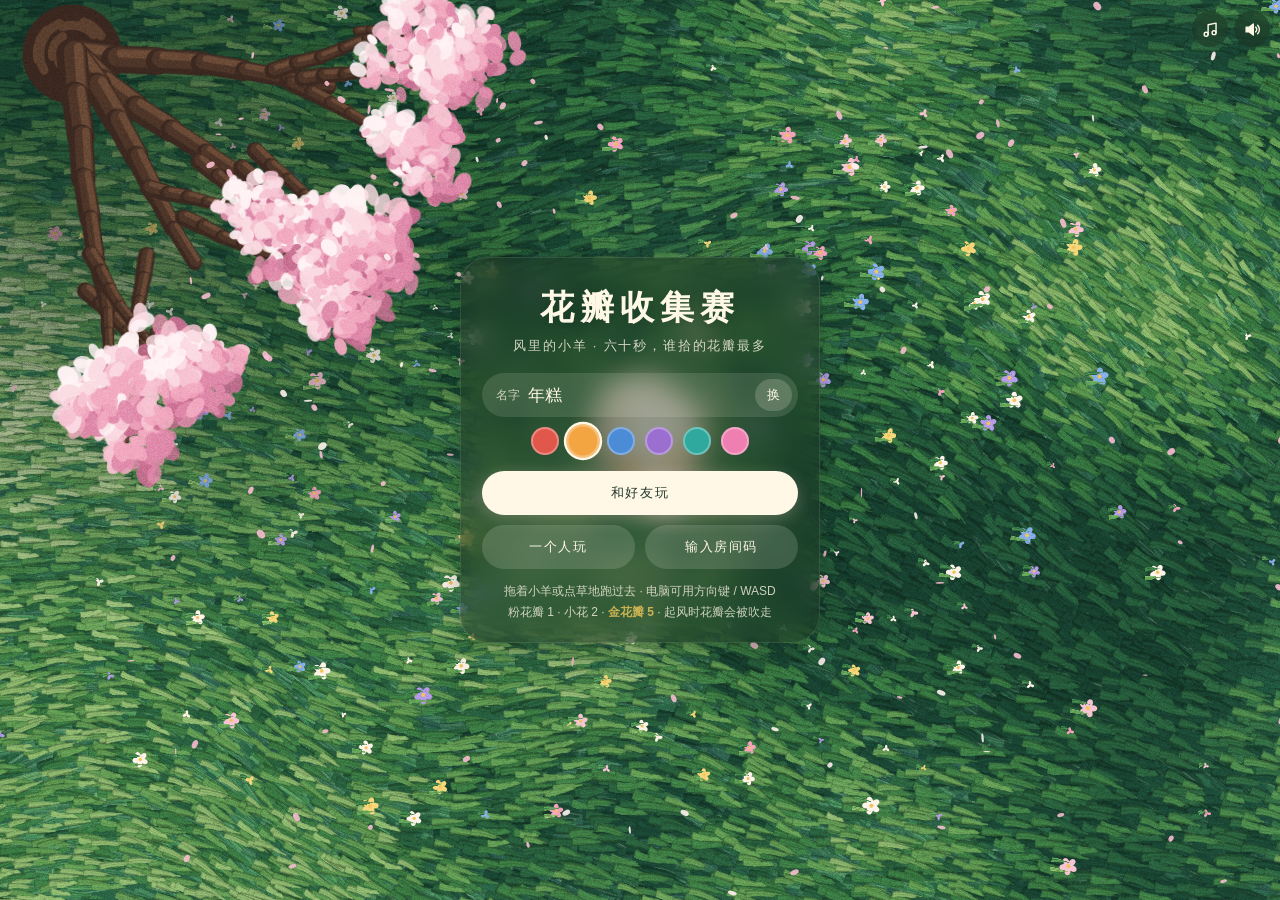
==== petal-race/index.html @ 61d02722 "Add petal-race page from uploaded index.html" ====
<!doctype html>
<html lang="zh">
<head>
<meta charset="utf-8">
<meta name="viewport" content="width=device-width,initial-scale=1,viewport-fit=cover,user-scalable=no">
<title>花瓣收集赛 · 风里的小羊</title>
<meta name="description" content="和好友一起，在风里的草地上抢花瓣。点开链接就能加入。">
<meta name="theme-color" content="#2f5a3a">
<meta name="apple-mobile-web-app-capable" content="yes">
<meta name="format-detection" content="telephone=no">
<style>
html,body{margin:0;height:100%;overflow:hidden;background:#2f5a3a;touch-action:none;-webkit-user-select:none;user-select:none;font-family:-apple-system,"PingFang SC",sans-serif}
canvas{position:fixed;inset:0;width:100%;height:100%;display:block;touch-action:none;-webkit-touch-callout:none}
#hint{position:fixed;left:50%;bottom:calc(env(safe-area-inset-bottom) + 82px);transform:translateX(-50%);color:#fffbea;font-size:13px;letter-spacing:.1em;padding:7px 14px;border-radius:20px;background:rgba(30,50,30,.28);backdrop-filter:blur(6px);-webkit-backdrop-filter:blur(6px);transition:opacity 1.2s;pointer-events:none;white-space:nowrap}
#hint.off{opacity:0}
#bar{position:fixed;left:50%;bottom:calc(env(safe-area-inset-bottom) + 22px);transform:translateX(-50%);display:flex;align-items:center;gap:12px;padding:8px 12px;border-radius:999px;background:rgba(28,44,30,.38);backdrop-filter:blur(10px);-webkit-backdrop-filter:blur(10px);box-shadow:0 4px 18px rgba(0,0,0,.18)}
#bar button{width:34px;height:34px;border:0;border-radius:50%;background:rgba(255,250,235,.14);display:grid;place-items:center;cursor:pointer;padding:0;transition:transform .15s,background .2s}
#bar button:active{transform:scale(.88)}
#bar svg{width:19px;height:19px;fill:none;stroke:#fff8e6;stroke-width:1.8;stroke-linecap:round;stroke-linejoin:round}
#sound svg path:first-child{fill:#fff8e6}
#sound .x{display:none}#sound.muted .x{display:inline}#sound.muted .w{display:none}
#gust.on{background:rgba(255,190,205,.45)}
input[type=range]{-webkit-appearance:none;appearance:none;width:min(42vw,180px);height:4px;border-radius:2px;background:linear-gradient(90deg,#f7b6c8 var(--p,45%),rgba(255,248,230,.35) var(--p,45%));outline:none}
input[type=range]::-webkit-slider-thumb{-webkit-appearance:none;width:18px;height:18px;border-radius:50%;background:#fffaf0;box-shadow:0 1px 4px rgba(0,0,0,.3)}
input[type=range]::-moz-range-thumb{width:18px;height:18px;border:0;border-radius:50%;background:#fffaf0}
#ground,#gl{pointer-events:none}

:root{--cream:#fff8e6;--ink:#20372a;--pink:#f7b6c8;--gold:#f3c95b;--glass:rgba(26,44,32,.46);--st:env(safe-area-inset-top,0px);--sb:env(safe-area-inset-bottom,0px)}
#ui{position:fixed;inset:0;pointer-events:none;color:var(--cream);font-family:-apple-system,"PingFang SC","Hiragino Sans GB","Microsoft YaHei",sans-serif}
#ui .hide{display:none!important}
.glass,.card{background:var(--glass);backdrop-filter:blur(14px) saturate(1.1);-webkit-backdrop-filter:blur(14px) saturate(1.1);box-shadow:0 10px 34px rgba(8,24,14,.28),inset 0 0 0 1px rgba(255,248,230,.10)}
#top{position:absolute;left:0;right:0;top:calc(var(--st) + 10px);height:44px}
#tools{position:absolute;right:10px;top:1px;display:flex;gap:6px;pointer-events:auto}
.ib{width:36px;height:36px;border:0;border-radius:50%;background:rgba(26,44,32,.42);backdrop-filter:blur(10px);-webkit-backdrop-filter:blur(10px);display:grid;place-items:center;padding:0;cursor:pointer;transition:transform .15s}
.ib:active{transform:scale(.88)}
.ib svg{width:19px;height:19px;fill:none;stroke:var(--cream);stroke-width:1.8;stroke-linecap:round;stroke-linejoin:round}
.ib .x{display:none}.ib.off .x{display:inline}.ib.off .w{display:none}.ib.off{opacity:.62}
#bSfx svg path:first-child{fill:var(--cream)}
#timer{position:absolute;left:50%;top:0;transform:translateX(-50%);height:38px;width:88px;border-radius:999px;overflow:hidden;display:grid;place-items:center;font:600 20px/1 ui-rounded,-apple-system,sans-serif;font-variant-numeric:tabular-nums;letter-spacing:.04em}
#tbar{position:absolute;left:0;top:0;bottom:0;width:100%;background:linear-gradient(90deg,rgba(247,182,200,.36),rgba(255,236,190,.30));transform-origin:left;transition:transform .25s linear}
#tnum{position:relative}
#timer.hurry{animation:pulse 1s ease-in-out infinite;color:#ffe3a3}
@keyframes pulse{50%{transform:translateX(-50%) scale(1.09)}}
#board{position:absolute;right:10px;top:48px;display:flex;flex-direction:column;gap:4px;min-width:118px}
#board div{display:flex;align-items:center;gap:7px;padding:4px 10px 4px 6px;border-radius:999px;background:rgba(26,44,32,.40);backdrop-filter:blur(8px);-webkit-backdrop-filter:blur(8px);font-size:13px;transition:transform .3s}
#board i{width:12px;height:12px;border-radius:50%;box-shadow:inset 0 0 0 2px rgba(255,255,255,.35);flex:none}
#board span{flex:1;white-space:nowrap;overflow:hidden;text-overflow:ellipsis;max-width:88px}
#board b{font-variant-numeric:tabular-nums}
#board .me{background:rgba(255,248,230,.24)}
#board .bump b{animation:bump .4s}
@keyframes bump{40%{transform:scale(1.5);color:#ffe3a3}}
#mine{position:absolute;left:50%;top:calc(var(--st) + 56px);transform:translateX(-50%);font:700 15px/1 -apple-system,sans-serif;text-shadow:0 1px 6px rgba(0,0,0,.35);opacity:.92}
#mine span{font-size:22px;margin-right:3px;display:inline-block}
#mine.bump span{animation:bump .4s}
#banner{position:absolute;left:50%;top:calc(var(--st) + 96px);transform:translateX(-50%);display:flex;align-items:center;gap:8px;padding:8px 16px;border-radius:999px;background:rgba(255,248,230,.86);color:var(--ink);font-weight:600;letter-spacing:.12em;animation:drop .5s cubic-bezier(.2,1.4,.4,1)}
#banner svg{width:20px;height:20px;fill:none;stroke:var(--ink);stroke-width:2.2;stroke-linecap:round;stroke-linejoin:round;transition:transform .3s}
@keyframes drop{from{transform:translate(-50%,-30px);opacity:0}}
#count{position:absolute;left:50%;top:40%;transform:translate(-50%,-50%);font:600 120px/1 "Songti SC","STSong","Noto Serif SC",serif;color:var(--cream);text-shadow:0 6px 30px rgba(10,30,20,.45)}
#count.go{animation:cnt .9s ease-out forwards}
@keyframes cnt{0%{transform:translate(-50%,-50%) scale(1.7);opacity:0}25%{transform:translate(-50%,-50%) scale(1);opacity:1}100%{transform:translate(-50%,-50%) scale(.92);opacity:0}}
.card{position:absolute;left:50%;top:50%;transform:translate(-50%,-50%);width:min(88vw,360px);max-height:calc(100% - 40px);overflow:auto;box-sizing:border-box;padding:24px 22px 20px;border-radius:28px;text-align:center;pointer-events:auto;animation:rise .5s cubic-bezier(.2,1,.3,1)}
.card.wide{width:min(92vw,440px)}
@keyframes rise{from{transform:translate(-50%,-44%);opacity:0}}
h1,h2{margin:4px 0 6px;font-family:"Songti SC","STSong","Noto Serif SC","Source Han Serif SC",serif;font-weight:700;letter-spacing:.18em;text-shadow:0 2px 14px rgba(10,30,20,.35)}
h1{font-size:34px}h2{font-size:26px}
.sub{margin:0;font-size:13px;letter-spacing:.14em;opacity:.8}
.how{font-size:12px;line-height:1.75;opacity:.78;margin:12px 0 0}
.gold{color:var(--gold)}
.nm{display:flex;align-items:center;gap:8px;margin:18px 0 10px;padding:6px 6px 6px 14px;border-radius:999px;background:rgba(255,248,230,.12)}
.nm span{font-size:12px;opacity:.75;flex:none}
.nm input,#codeIn{flex:1;min-width:0;border:0;outline:0;background:transparent;color:var(--cream);font-size:17px;font-family:inherit;padding:6px 0}
.mini{border:0;border-radius:999px;background:rgba(255,248,230,.18);color:var(--cream);font-size:13px;padding:7px 12px;cursor:pointer}
.swatches{display:flex;justify-content:center;gap:10px;margin:4px 0 16px}
.swatches button{width:28px;height:28px;border-radius:50%;border:0;cursor:pointer;box-shadow:inset 0 0 0 2px rgba(255,255,255,.3);transition:transform .15s}
.swatches button.on{transform:scale(1.2);box-shadow:0 0 0 2px var(--cream),inset 0 0 0 2px rgba(255,255,255,.3)}
.btn{display:block;width:100%;border:0;border-radius:999px;padding:13px 0;margin-top:10px;font:600 16px/1 inherit;font-family:inherit;letter-spacing:.12em;color:var(--cream);background:rgba(255,248,230,.15);cursor:pointer;transition:transform .12s,background .2s}
.btn:active{transform:scale(.96)}
.btn.pri{background:var(--cream);color:var(--ink);box-shadow:0 4px 16px rgba(255,220,200,.25)}
.btn.sm{padding:11px 0;font-size:14px}
.btn:disabled{opacity:.45}
.row{display:flex;gap:10px}.row .btn{flex:1}
#codeRow{align-items:center;margin-top:10px;padding:2px 2px 2px 16px;border-radius:999px;background:rgba(255,248,230,.12)}
#codeRow .btn{flex:none;width:84px;margin:0}
#codeIn{letter-spacing:.4em;text-transform:uppercase}
.link{border:0;background:none;color:var(--cream);opacity:.7;font-size:13px;margin-top:12px;text-decoration:underline;text-underline-offset:3px;cursor:pointer;font-family:inherit}
.codebig{font:700 46px/1.1 ui-monospace,"SF Mono",Menlo,monospace;letter-spacing:.24em;margin:2px 0 10px 0.24em;color:#fff3dc}
#plist{list-style:none;padding:0;margin:14px 0 4px;display:grid;grid-template-columns:1fr 1fr;gap:6px}
#plist li{display:flex;align-items:center;gap:7px;padding:7px 10px;border-radius:14px;background:rgba(255,248,230,.10);font-size:14px;text-align:left;animation:rise2 .35s}
#plist li i{width:14px;height:14px;border-radius:50%;flex:none}
#plist li span{flex:1;overflow:hidden;text-overflow:ellipsis;white-space:nowrap}
#plist li em{font-style:normal;font-size:11px;opacity:.6}
#plist li button{border:0;background:none;color:var(--cream);opacity:.6;font-size:15px;padding:0 2px;cursor:pointer}
#plist li.empty{opacity:.45;justify-content:center}
@keyframes rise2{from{transform:scale(.8);opacity:0}}
.net{font-size:11px;opacity:.5;margin:8px 0 0}
#podium{display:flex;justify-content:center;align-items:flex-end;gap:10px;height:190px;margin:10px 0 6px}
.pod{display:flex;flex-direction:column;align-items:center;width:31%;max-width:118px}
.pod canvas{width:66px;height:66px;margin-bottom:-6px;position:relative;z-index:1}
.pod .pn{font-size:13px;max-width:100%;overflow:hidden;text-overflow:ellipsis;white-space:nowrap;margin-bottom:4px}
.pod .blk{width:100%;border-radius:14px 14px 6px 6px;display:grid;place-items:center;font:700 22px/1 -apple-system,sans-serif;color:var(--ink);background:linear-gradient(#fff8e6,#efdcbc);transform-origin:bottom;animation:grow .7s cubic-bezier(.2,1.3,.4,1) both}
.pod .blk small{display:block;font-size:11px;font-weight:600;opacity:.6;margin-top:2px}
.pod.p1 .blk{background:linear-gradient(#ffe9a8,#f0c75e)}
@keyframes grow{from{transform:scaleY(0)}}
#rlist{list-style:none;padding:0;margin:6px 0;font-size:14px}
#rlist li{display:flex;gap:8px;align-items:center;padding:5px 12px;border-radius:12px}
#rlist li.me{background:rgba(255,248,230,.14)}
#rlist i{width:12px;height:12px;border-radius:50%}
#rlist span{flex:1;text-align:left}
#toast{position:absolute;left:50%;bottom:calc(var(--sb) + 28px);transform:translateX(-50%);padding:10px 18px;border-radius:999px;background:rgba(255,248,230,.92);color:var(--ink);font-size:14px;pointer-events:none;animation:drop .35s;max-width:86vw;text-align:center}
@media (max-height:640px){.card{padding:16px 18px}h1{font-size:28px}.codebig{font-size:38px}#podium{height:160px}}

@media (max-width:400px){#timer{left:calc(50% - 22px)}#mine{left:calc(50% - 22px)}}
/* ---- mobile: safe areas, keyboard, touch ---- */
:root{--sl:env(safe-area-inset-left,0px);--sr:env(safe-area-inset-right,0px);--vvh:100vh}
html,body{overscroll-behavior:none;-webkit-text-size-adjust:100%}
#ui input{-webkit-user-select:text;user-select:text;font-size:17px}
#ui button{touch-action:manipulation;-webkit-tap-highlight-color:transparent}
#tools{right:calc(10px + var(--sr))}
#board{right:calc(10px + var(--sr));top:48px;max-height:calc(var(--vvh) - var(--st) - 120px);overflow:hidden;pointer-events:none}
.card{top:calc(var(--vvh) / 2);max-height:calc(var(--vvh) - var(--st) - var(--sb) - 24px);overscroll-behavior:contain;-webkit-overflow-scrolling:touch}
body.kb .card{top:calc(var(--st) + 12px + (var(--vvh) - var(--st) - 24px) / 2)}
@media (max-width:500px){
  #board{min-width:0;width:112px;gap:3px;top:46px}
  #board div{font-size:12px;padding:3px 8px 3px 5px;gap:5px}
  #board span{max-width:62px}
  #board div:nth-child(n+5):not(.me){display:none}
  #board i{width:10px;height:10px}
}
@media (max-width:400px){#timer{left:calc(50% - 26px)}#mine{left:calc(50% - 26px)}}
@media (orientation:landscape) and (max-height:500px){#board div:nth-child(n+4):not(.me){display:none}.card{padding:12px 16px}#podium{height:130px}}

</style>
</head>
<body>
<canvas id="ground"></canvas>
<canvas id="gl"></canvas>
<canvas id="c"></canvas>
<div id="ui">
  <div id="top">
    <div id="timer" class="glass hide"><div id="tbar"></div><span id="tnum">1:00</span></div>
    <div id="board" class="hide"></div>
    <div id="tools">
      <button id="bMusic" class="ib" aria-label="音乐" title="背景音乐"><svg viewBox="0 0 24 24"><path d="M9 18V6l10-2v12"/><circle cx="6.5" cy="18" r="2.5"/><circle cx="16.5" cy="16" r="2.5"/><path class="x" d="M3 3l18 18"/></svg></button>
      <button id="bSfx" class="ib" aria-label="音效" title="音效"><svg viewBox="0 0 24 24"><path d="M4 9v6h4l5 4V5L8 9z"/><path class="w" d="M16 9a4 4 0 0 1 0 6M18.5 6.5a8 8 0 0 1 0 11"/><path class="x" d="M16 9l5 6M21 9l-5 6"/></svg></button>
      <button id="bExit" class="ib hide" aria-label="离开" title="离开"><svg viewBox="0 0 24 24"><path d="M6 6l12 12M18 6L6 18"/></svg></button>
    </div>
  </div>
  <div id="banner" class="hide"><svg id="garrow" viewBox="0 0 24 24"><path d="M3 12h15M13 6l6 6-6 6"/></svg><span id="btext">起风啦</span></div>
  <div id="count" class="hide"></div>
  <div id="mine" class="hide"><span id="mscore">0</span><small>片</small></div>

  <section id="menu" class="card">
    <h1>花瓣收集赛</h1>
    <p class="sub">风里的小羊 · 六十秒，谁拾的花瓣最多</p>
    <label class="nm"><span>名字</span><input id="name" maxlength="8" autocomplete="off"><button id="dice" class="mini" aria-label="换一个名字">换</button></label>
    <div class="swatches" id="sw"></div>
    <button id="bCreate" class="btn pri">和好友玩</button>
    <div class="row"><button id="bSolo" class="btn">一个人玩</button><button id="bCode" class="btn">输入房间码</button></div>
    <div id="codeRow" class="row hide"><input id="codeIn" maxlength="4" placeholder="四个字母" autocapitalize="characters" autocomplete="off"><button id="bJoinCode" class="btn pri sm">加入</button></div>
    <p class="how">拖着小羊或点草地跑过去 · 电脑可用方向键 / WASD<br>粉花瓣 1 · 小花 2 · <b class="gold">金花瓣 5</b> · 起风时花瓣会被吹走</p>
  </section>

  <section id="join" class="card hide">
    <p class="sub" id="joinFrom">好友邀请你来</p>
    <h1>花瓣收集赛</h1>
    <div class="codebig" id="joinCode">ABCD</div>
    <label class="nm"><span>名字</span><input id="jname" maxlength="8" autocomplete="off"><button id="jdice" class="mini">换</button></label>
    <button id="bJoin" class="btn pri">进入房间</button>
    <p class="how" id="joinMsg"></p>
    <button id="bJoinBack" class="link">不加入了，自己玩</button>
  </section>

  <section id="room" class="card hide">
    <p class="sub">房间码</p>
    <div class="codebig" id="roomCode">····</div>
    <div class="row"><button id="bCopy" class="btn pri sm">复制邀请链接</button><button id="bShare" class="btn sm hide">分享</button></div>
    <p class="how" id="shareTip">把链接发到微信，好友点开就进来了。发完记得回到这个页面。</p>
    <ul id="plist"></ul>
    <div class="row"><button id="bBot" class="btn sm">加一只机器人</button><button id="bStart" class="btn pri sm">开始</button></div>
    <p class="how" id="roomMsg"></p>
    <p class="net" id="netState"></p>
  </section>

  <section id="results" class="card wide hide">
    <h2 id="rTitle">本局结束</h2>
    <div id="podium"></div>
    <ol id="rlist"></ol>
    <div class="row"><button id="bAgain" class="btn pri">再来一局</button><button id="bLobby" class="btn">回到房间</button></div>
    <p class="how" id="rMsg"></p>
  </section>
  <div id="toast" class="hide"></div>
</div>

<script>
// Wind field: global strength + travelling gust bands + pointer impulses.
(function () {
  // small value-noise
  const P = new Uint8Array(512);
  for (let i = 0; i < 256; i++) P[i] = i;
  let s = 7;
  const rnd = () => ((s = (s * 16807) % 2147483647) / 2147483647);
  for (let i = 255; i > 0; i--) { const j = (rnd() * (i + 1)) | 0; [P[i], P[j]] = [P[j], P[i]]; }
  for (let i = 0; i < 256; i++) P[i + 256] = P[i];
  const fade = t => t * t * (3 - 2 * t);
  function noise2(x, y) {
    const xi = Math.floor(x), yi = Math.floor(y), xf = x - xi, yf = y - yi;
    const a = P[(P[xi & 255] + yi) & 511], b = P[(P[(xi + 1) & 255] + yi) & 511];
    const c = P[(P[xi & 255] + yi + 1) & 511], d = P[(P[(xi + 1) & 255] + yi + 1) & 511];
    const u = fade(xf), v = fade(yf);
    return ((a + (b - a) * u) * (1 - v) + (c + (d - c) * u) * v) / 255; // 0..1
  }

  const Wind = {
    noise2,
    strength: 0.45,      // slider 0..1
    gustBoost: 0, gustHold: 0,        // button-triggered global gust 0..1, decays
    angle: 0.35,         // base direction (rad), slowly wanders
    t: 0,
    impulses: [],        // {x,y,dx,dy,r,life}
    // grass parting around the moving lamb: the lamb itself + a short wake of points that spring back
    lambPart: null, parts: [], trail: [], dir: 0, dirK: 0,   // {x,y,R,k}
    part(x, y) {
      let px = 0, py = 0, pg = 0;
      const add = (cx, cy, R, k) => {
        if (k > -0.01 && k < 0.01) return;
        const dx = x - cx, dy = y - cy, lim = R * 2.3;
        if (dx > lim || dx < -lim || dy > lim || dy < -lim) return;
        const d = Math.sqrt(dx * dx + dy * dy) || 1, q = (d - R * 0.75) / (R * 0.6), f = Math.exp(-q * q) * k;
        px += dx / d * f; py += dy / d * f; pg += Math.abs(f);
      };
      for (const L of this.parts) add(L.x, L.y, L.R, L.k);
      for (const p of this.trail) add(p.x, p.y, p.R, p.k);
      return [px, py, pg];
    },
    update(dt) {
      this.t += dt;
      this.angle = 0.35 + (noise2(this.t * 0.05, 3.1) - 0.5) * 0.9;
      if (this.dirK > 0.001) { const d = Math.atan2(Math.sin(this.dir - this.angle), Math.cos(this.dir - this.angle)); this.angle += d * this.dirK; }
      // gust button: ease in over ~0.4s, hold briefly, then decay (no instant jump)
      if (this.gustHold > 0) { this.gustHold -= dt; this.gustBoost += (1 - this.gustBoost) * Math.min(1, dt * 3.5); }
      else this.gustBoost = Math.max(0, this.gustBoost - dt * 0.3);
      for (const im of this.impulses) { im.life -= dt; im.r += dt * 260; im.x += im.dx * dt * 160; im.y += im.dy * dt * 160; }
      this.impulses = this.impulses.filter(i => i.life > 0);
    },
    poke(x, y, dx, dy, power) {
      const l = Math.hypot(dx, dy) || 1;
      if (this.impulses.length > 24) this.impulses.shift();
      this.impulses.push({ x, y, dx: dx / l, dy: dy / l, r: 30, life: 1.4, p: power });
    },
    // returns [vx, vy, gustAmount]; units: 0..~1.6
    at(x, y) {
      const t = this.t, ca = Math.cos(this.angle), sa = Math.sin(this.angle);
      const along = x * ca + y * sa, across = -x * sa + y * ca;
      const S = this.strength + this.gustBoost * 0.8;
      // gust bands travel along the wind direction; speed grows with strength
      const speed = 90 + S * 260;
      const band = noise2((along - t * speed) * 0.0042, across * 0.0025 + t * 0.05);
      const band2 = noise2((along - t * speed * 1.3) * 0.011, across * 0.008);
      let g = Math.max(0, band * 1.5 - 0.45) + band2 * 0.25;
      g = g * g;
      // slow resting swell: visible light bands that travel even at low wind
      const rest = noise2((along - t * (45 + S * 60)) * 0.0024, across * 0.0016 + 7.3);
      const rb = Math.max(0, rest * 1.8 - 0.85);
      const m = S * (0.25 + 1.25 * g) + 0.03 + rb * 0.12;
      let vx = ca * m, vy = sa * m;
      for (const im of this.impulses) {
        const d = Math.hypot(x - im.x, y - im.y), w = 70;
        const k = Math.exp(-((d - im.r) * (d - im.r)) / (w * w)) * im.life * im.p;
        if (k > 0.01) { vx += im.dx * k; vy += im.dy * k; g += k * 0.6; }
      }
      return [vx, vy, Math.min(1.5, g * (0.4 + S) + rb * 0.42)];
    }
  };
  window.Wind = Wind;
})();

</script>
<script>
// Procedural audio: wind (rumble + whistle) + leaf/grass rustle + synthesized "baa".
// The same graph builder drives the live AudioContext and an OfflineAudioContext render (for video export).
(function () {
  function noiseBuf(ctx, sec, pink) {
    const len = ctx.sampleRate * sec, buf = ctx.createBuffer(2, len, ctx.sampleRate);
    for (let ch = 0; ch < 2; ch++) {
      const d = buf.getChannelData(ch); let b0 = 0, b1 = 0, b2 = 0;
      for (let i = 0; i < len; i++) {
        const w = Math.random() * 2 - 1;
        if (!pink) { d[i] = w * 0.5; continue; }
        b0 = 0.997 * b0 + w * 0.029; b1 = 0.985 * b1 + w * 0.032; b2 = 0.95 * b2 + w * 0.048;
        d[i] = (b0 + b1 + b2 + w * 0.02) * 0.9;
      }
    }
    return buf;
  }
  function buildGraph(ctx, dest) {
    const N = { ctx };
    N.master = ctx.createGain(); N.master.connect(dest);
    N.bus = ctx.createGain(); N.bus.connect(N.master);   // wind/rustle bus, ducked under the bleat
    const src = ctx.createBufferSource(); src.buffer = noiseBuf(ctx, 4, true); src.loop = true;
    N.low = ctx.createBiquadFilter(); N.low.type = 'lowpass'; N.low.frequency.value = 400;
    N.band = ctx.createBiquadFilter(); N.band.type = 'bandpass'; N.band.frequency.value = 700; N.band.Q.value = 6;
    N.lowG = ctx.createGain(); N.bandG = ctx.createGain(); N.lowG.gain.value = 0; N.bandG.gain.value = 0;
    src.connect(N.low).connect(N.lowG).connect(N.bus);
    src.connect(N.band).connect(N.bandG).connect(N.bus);
    const rs = ctx.createBufferSource(); rs.buffer = noiseBuf(ctx, 3, false); rs.loop = true;
    N.hp = ctx.createBiquadFilter(); N.hp.type = 'highpass'; N.hp.frequency.value = 2500;
    N.pk = ctx.createBiquadFilter(); N.pk.type = 'peaking'; N.pk.frequency.value = 5000; N.pk.gain.value = 6;
    N.rustG = ctx.createGain(); N.rustG.gain.value = 0;
    rs.connect(N.hp).connect(N.pk).connect(N.rustG).connect(N.bus);
    N.stepBuf = noiseBuf(ctx, 0.2, false);
    src.start(0); rs.start(0);
    return N;
  }
  function setLevel(N, level, gust, t) {
    const L = Math.min(1.4, level);
    N.lowG.gain.setTargetAtTime(0.15 + L * 0.9, t, 0.25);
    N.low.frequency.setTargetAtTime(250 + L * 900, t, 0.3);
    N.bandG.gain.setTargetAtTime(L * L * 0.3, t, 0.3);
    N.band.frequency.setTargetAtTime(450 + L * 900, t, 0.4);
    const flick = 0.5 + Math.random() * 0.5;
    N.rustG.gain.setTargetAtTime(Math.min(0.25, (gust || 0) * 0.16 * flick + L * 0.02), t, 0.05);
  }
  // soft lamb bleat: sawtooth through formants with vibrato and a falling pitch
  function bleat(N, t) {
    const ctx = N.ctx, o = ctx.createOscillator(); o.type = 'sawtooth';
    const f0 = 470 + Math.random() * 80;
    o.frequency.setValueAtTime(f0, t); o.frequency.linearRampToValueAtTime(f0 * 1.08, t + 0.12); o.frequency.exponentialRampToValueAtTime(f0 * 0.82, t + 0.75);
    const lfo = ctx.createOscillator(), lg = ctx.createGain(); lfo.frequency.value = 7.5; lg.gain.value = 14; lfo.connect(lg).connect(o.frequency);
    const env = ctx.createGain(); env.gain.setValueAtTime(0, t); env.gain.linearRampToValueAtTime(0.8, t + 0.06); env.gain.setTargetAtTime(0, t + 0.5, 0.12);
    for (const [f, q, g] of [[900, 5, 1], [1700, 7, 0.6], [2700, 8, 0.25]]) {
      const bp = ctx.createBiquadFilter(); bp.type = 'bandpass'; bp.frequency.value = f; bp.Q.value = q;
      const gg = ctx.createGain(); gg.gain.value = g; o.connect(bp).connect(gg).connect(env);
    }
    env.connect(N.master);
    N.bus.gain.cancelScheduledValues(t); N.bus.gain.setTargetAtTime(0.3, t, 0.04); N.bus.gain.setTargetAtTime(1, t + 0.75, 0.2);
    o.start(t); lfo.start(t); o.stop(t + 1.1); lfo.stop(t + 1.1);
  }

  // soft footstep rustle: a short band-passed noise tick (grass brushing the legs)
  function step(N, t, amt) {
    const ctx = N.ctx, b = ctx.createBufferSource(); b.buffer = N.stepBuf;
    const bp = ctx.createBiquadFilter(); bp.type = 'bandpass'; bp.frequency.value = 2200 + Math.random() * 1600; bp.Q.value = 0.9;
    const env = ctx.createGain(); env.gain.setValueAtTime(0, t); env.gain.linearRampToValueAtTime(0.07 + 0.09 * Math.min(1, amt), t + 0.015); env.gain.setTargetAtTime(0, t + 0.03, 0.035);
    b.connect(bp).connect(env).connect(N.master);
    b.start(t, Math.random() * 0.05, 0.15);
  }
  const A = { ctx: null, on: true, N: null, log: null };
  A.start = function () {
    if (A.ctx) { A.ctx.resume(); return; }
    const C = window.AudioContext || window.webkitAudioContext; if (!C) return;
    A.ctx = new C(); A.N = buildGraph(A.ctx, A.ctx.destination); A.N.master.gain.value = A.on ? 1 : 0;
  };
  A.setOn = function (v) { A.on = v; if (A.N) A.N.master.gain.setTargetAtTime(v ? 1 : 0, A.ctx.currentTime, 0.15); };
  // simTime: scene clock in seconds; when A.log is an array, events are recorded for offline export
  A.update = function (level, gust, simTime) {
    if (A.log) A.log.push(['l', simTime, level, gust]);
    if (A.N) setLevel(A.N, level, gust, A.ctx.currentTime);
  };
  A.baa = function (simTime) {
    if (A.log) A.log.push(['b', simTime]);
    if (A.N) bleat(A.N, A.ctx.currentTime);
  };
  A.step = function (simTime, amt) {
    if (A.log) A.log.push(['s', simTime, amt]);
    if (A.N && A.on) step(A.N, A.ctx.currentTime, amt);
  };
  // Render a recorded log offline; returns a base64 16-bit stereo WAV.
  A.renderOffline = async function (log, duration, rate = 48000) {
    const ctx = new OfflineAudioContext(2, Math.ceil(duration * rate), rate);
    const N = buildGraph(ctx, ctx.destination); N.master.gain.value = 1;
    let last = -1;
    for (const e of log) {
      if (e[0] === 'b') bleat(N, e[1]);
      else if (e[0] === 's') step(N, e[1], e[2]);
      else if (e[1] - last >= 1 / 30 - 1e-6) { setLevel(N, e[2], e[3], e[1]); last = e[1]; }
    }
    const buf = await ctx.startRendering();
    const L = buf.getChannelData(0), R = buf.getChannelData(1), n = L.length;
    let peak = 1e-6; for (let i = 0; i < n; i++) peak = Math.max(peak, Math.abs(L[i]), Math.abs(R[i]));
    const k = Math.min(1, 0.89 / peak);
    const out = new DataView(new ArrayBuffer(44 + n * 4));
    const w = (o, s) => [...s].forEach((c, i) => out.setUint8(o + i, c.charCodeAt(0)));
    w(0, 'RIFF'); out.setUint32(4, 36 + n * 4, true); w(8, 'WAVEfmt '); out.setUint32(16, 16, true); out.setUint16(20, 1, true); out.setUint16(22, 2, true);
    out.setUint32(24, rate, true); out.setUint32(28, rate * 4, true); out.setUint16(32, 4, true); out.setUint16(34, 16, true); w(36, 'data'); out.setUint32(40, n * 4, true);
    for (let i = 0; i < n; i++) { out.setInt16(44 + i * 4, Math.max(-1, Math.min(1, L[i] * k)) * 32767, true); out.setInt16(46 + i * 4, Math.max(-1, Math.min(1, R[i] * k)) * 32767, true); }
    const bytes = new Uint8Array(out.buffer); let bin = '';
    for (let i = 0; i < bytes.length; i += 0x8000) bin += String.fromCharCode.apply(null, bytes.subarray(i, i + 0x8000));
    return btoa(bin);
  };
  window.WindAudio = A;
})();

</script>
<script>
// WebGL2 instanced grass: one quad per blade, bristle sprite atlas, wind from a CPU-sampled grid texture.
(function () {
  const VS = `#version 300 es
in vec2 aCorner; in vec2 iPos; in vec4 iP; in vec3 iQ;   // iP: len,width,rest,phase  iQ: layer,variant,curl
uniform vec2 uView; uniform float uTime, uQuality, uCell; uniform vec2 uGrid; uniform sampler2D uWind;
out vec2 vUv; out float vGust; flat out int vLayer;
float hash(float n){ return fract(sin(n) * 43758.5453); }
void main(){
  if (hash(float(gl_InstanceID) * 0.7311 + 0.17) > uQuality) { gl_Position = vec4(2.0, 2.0, 2.0, 1.0); return; }
  vec3 w = texture(uWind, (iPos / uCell + 0.5) / uGrid).xyz;
  vec2 v = (w.xy * 2.0 - 1.0) * 2.0; float g = w.z * 1.5;
  float m = min(1.4, length(v)), k = min(1.0, m * 1.4);
  float fl = sin(uTime * 4.0 + iP.w) * (0.06 + m * 0.08);   // fixed frequency: no phase jumps when wind changes
  float wa = atan(v.y, v.x) + fl + iQ.z * 0.3;
  vec2 d = vec2(cos(iP.z), sin(iP.z)) * (1.0 - k) * 0.8 + vec2(cos(wa), sin(wa)) * k;
  float len = iP.x * min(1.25, 0.6 + length(d) * 0.5);   // capped stretch
  vec2 dir = normalize(d + 1e-5), nrm = vec2(-dir.y, dir.x);
  float u = aCorner.x;
  vec2 p = iPos + dir * u * len + nrm * (aCorner.y * iP.y + (iQ.z * 0.35 + 0.25 * k * sign(iQ.z + 0.001)) * len * u * (1.0 - u));
  gl_Position = vec4(p / uView * 2.0 - 1.0, 0.0, 1.0); gl_Position.y = -gl_Position.y;
  vUv = vec2(u, ((aCorner.y + 0.5) * 0.9 + 0.05 + iQ.y) / 3.0);
  vGust = g; vLayer = int(iQ.x + 0.5);
}`;
  const FS = `#version 300 es
precision mediump float;
in vec2 vUv; in float vGust; flat in int vLayer;
uniform sampler2D uAtlas; uniform vec3 uBase[5]; uniform vec3 uHi[5];
out vec4 o;
void main(){
  vec4 t = texture(uAtlas, vUv);
  vec3 c = mix(uBase[vLayer], uHi[vLayer], smoothstep(0.08, 1.1, vGust));
  c *= t.rgb / 0.84;
  o = vec4(c * t.a, t.a);
}`;
  const G = { ok: false };
  let wf = null, gl, prog, vao, inst, count = 0, windTex, atlasTex, U = {}, gw = 0, gh = 0, cell = 16, wbuf, view = [1, 1];

  function sh(type, src) { const s = gl.createShader(type); gl.shaderSource(s, src); gl.compileShader(s); if (!gl.getShaderParameter(s, gl.COMPILE_STATUS)) throw new Error(gl.getShaderInfoLog(s)); return s; }
  const hex = h => [1, 3, 5].map(i => parseInt(h.slice(i, i + 2), 16) / 255);

  G.init = function (canvas, atlasCanvas, palette) {
    try {
      gl = canvas.getContext('webgl2', { premultipliedAlpha: true, antialias: false, alpha: true });
      if (!gl) return false;
      prog = gl.createProgram();
      gl.attachShader(prog, sh(gl.VERTEX_SHADER, VS)); gl.attachShader(prog, sh(gl.FRAGMENT_SHADER, FS)); gl.linkProgram(prog);
      if (!gl.getProgramParameter(prog, gl.LINK_STATUS)) throw new Error(gl.getProgramInfoLog(prog));
      gl.useProgram(prog);
      for (const n of ['uView', 'uTime', 'uQuality', 'uCell', 'uGrid', 'uWind', 'uAtlas', 'uBase', 'uHi']) U[n] = gl.getUniformLocation(prog, n);
      gl.uniform3fv(U.uBase, palette.flatMap(l => hex(l[0])));
      gl.uniform3fv(U.uHi, palette.flatMap(l => hex(l[2])));
      vao = gl.createVertexArray(); gl.bindVertexArray(vao);
      const quad = gl.createBuffer(); gl.bindBuffer(gl.ARRAY_BUFFER, quad);
      gl.bufferData(gl.ARRAY_BUFFER, new Float32Array([0, -0.5, 1, -0.5, 0, 0.5, 1, 0.5]), gl.STATIC_DRAW);
      const aC = gl.getAttribLocation(prog, 'aCorner'); gl.enableVertexAttribArray(aC); gl.vertexAttribPointer(aC, 2, gl.FLOAT, false, 0, 0);
      inst = gl.createBuffer(); gl.bindBuffer(gl.ARRAY_BUFFER, inst);
      const st = 9 * 4;
      for (const [n, sz, off] of [['iPos', 2, 0], ['iP', 4, 2], ['iQ', 3, 6]]) {
        const l = gl.getAttribLocation(prog, n); gl.enableVertexAttribArray(l);
        gl.vertexAttribPointer(l, sz, gl.FLOAT, false, st, off * 4); gl.vertexAttribDivisor(l, 1);
      }
      atlasTex = gl.createTexture(); gl.activeTexture(gl.TEXTURE1); gl.bindTexture(gl.TEXTURE_2D, atlasTex);
      gl.pixelStorei(gl.UNPACK_PREMULTIPLY_ALPHA_WEBGL, false);
      gl.texImage2D(gl.TEXTURE_2D, 0, gl.RGBA, gl.RGBA, gl.UNSIGNED_BYTE, atlasCanvas);
      gl.generateMipmap(gl.TEXTURE_2D);
      gl.texParameteri(gl.TEXTURE_2D, gl.TEXTURE_MIN_FILTER, gl.LINEAR_MIPMAP_LINEAR);
      gl.texParameteri(gl.TEXTURE_2D, gl.TEXTURE_WRAP_S, gl.CLAMP_TO_EDGE); gl.texParameteri(gl.TEXTURE_2D, gl.TEXTURE_WRAP_T, gl.CLAMP_TO_EDGE);
      windTex = gl.createTexture(); gl.activeTexture(gl.TEXTURE0); gl.bindTexture(gl.TEXTURE_2D, windTex);
      gl.texParameteri(gl.TEXTURE_2D, gl.TEXTURE_MIN_FILTER, gl.LINEAR); gl.texParameteri(gl.TEXTURE_2D, gl.TEXTURE_MAG_FILTER, gl.LINEAR);
      gl.texParameteri(gl.TEXTURE_2D, gl.TEXTURE_WRAP_S, gl.CLAMP_TO_EDGE); gl.texParameteri(gl.TEXTURE_2D, gl.TEXTURE_WRAP_T, gl.CLAMP_TO_EDGE);
      gl.uniform1i(U.uWind, 0); gl.uniform1i(U.uAtlas, 1);
      gl.enable(gl.BLEND); gl.blendFunc(gl.ONE, gl.ONE_MINUS_SRC_ALPHA);
      G.ok = true; return true;
    } catch (e) { console.warn('WebGL grass disabled:', e.message); G.ok = false; return false; }
  };

  // blades: [{x,y,len,width,ra,ph,layer,v,curl}] already sorted back->front
  G.build = function (blades, w, h, dpr) {
    const c = gl.canvas; c.width = w * dpr; c.height = h * dpr; gl.viewport(0, 0, c.width, c.height);
    view = [w, h];
    const a = new Float32Array(blades.length * 9);
    blades.forEach((b, i) => a.set([b.x, b.y, b.len, b.width, b.ra, b.ph, b.layer, b.v, b.curl], i * 9));
    gl.bindBuffer(gl.ARRAY_BUFFER, inst); gl.bufferData(gl.ARRAY_BUFFER, a, gl.STATIC_DRAW);
    count = blades.length;
    cell = Math.max(14, Math.round(Math.max(w, h) / 70));
    gw = Math.ceil(w / cell) + 2; gh = Math.ceil(h / cell) + 2; wbuf = new Uint8Array(gw * gh * 4); wf = null;
  };

  G.draw = function (t, quality, dt = 1 / 60) {
    const W = window.Wind, a = wf ? 1 - Math.exp(-dt * 7) : 1;   // ease wind changes (no per-frame jumps)
    if (!wf) wf = new Float32Array(gw * gh * 3);
    for (let j = 0; j < gh; j++) for (let i = 0; i < gw; i++) {
      const s = W.at(i * cell, j * cell), o = (j * gw + i) * 4, q = (j * gw + i) * 3;
      wf[q] += (s[0] - wf[q]) * a; wf[q + 1] += (s[1] - wf[q + 1]) * a; wf[q + 2] += (s[2] - wf[q + 2]) * a;
      const pp = W.part(i * cell, j * cell);   // parting is added after the ease so it tracks the lamb without lag
      const vx = wf[q] + pp[0], vy = wf[q + 1] + pp[1], g = wf[q + 2] + Math.min(0.6, pp[2] * 0.45);
      wbuf[o] = Math.max(0, Math.min(255, (vx / 4 + 0.5) * 255)); wbuf[o + 1] = Math.max(0, Math.min(255, (vy / 4 + 0.5) * 255));
      wbuf[o + 2] = Math.min(255, g / 1.5 * 255); wbuf[o + 3] = 255;
    }
    gl.activeTexture(gl.TEXTURE0); gl.bindTexture(gl.TEXTURE_2D, windTex);
    gl.texImage2D(gl.TEXTURE_2D, 0, gl.RGBA, gw, gh, 0, gl.RGBA, gl.UNSIGNED_BYTE, wbuf);
    gl.clearColor(0, 0, 0, 0); gl.clear(gl.COLOR_BUFFER_BIT);
    gl.useProgram(prog); gl.bindVertexArray(vao);
    gl.uniform2f(U.uView, view[0], view[1]); gl.uniform1f(U.uTime, t); gl.uniform1f(U.uQuality, quality);
    gl.uniform1f(U.uCell, cell); gl.uniform2f(U.uGrid, gw, gh);
    gl.drawArraysInstanced(gl.TRIANGLE_STRIP, 0, 4, count);
  };
  window.GrassGL = G;
})();

</script>
<script>
// Baked painterly fleece sprite. Technique adapted from the ChatGPT rewrite (flow-repaint):
// irregular dry-brush "dabs" (tapered polygon + split bristle fibres) layered inside a lobed silhouette.
(function () {
  const TAU = Math.PI * 2, R = (a, b) => a + (b - a) * Math.random();
  const choose = a => a[(Math.random() * a.length) | 0];
  function dab(g, x, y, len, width, a, pigment, fibre, detail) {
    const dx = Math.cos(a), dy = Math.sin(a), nx = -dy, ny = dx;
    const w0 = width * R(0.62, 0.85), wm = width * R(0.77, 1.13), w1 = width * R(0.2, 0.47);
    const ex = x + dx * len, ey = y + dy * len, bow = R(-0.02, 0.075) * len;
    const mx = x + dx * len * 0.52 + nx * bow, my = y + dy * len * 0.52 + ny * bow;
    g.fillStyle = pigment; g.beginPath();
    g.moveTo(x + nx * w0 * 0.49, y + ny * w0 * 0.49);
    g.lineTo(mx + nx * wm * 0.52, my + ny * wm * 0.52); g.lineTo(ex + nx * w1 * 0.39, ey + ny * w1 * 0.39);
    g.lineTo(ex + dx * len * 0.055, ey + dy * len * 0.055); g.lineTo(ex - nx * w1 * 0.57, ey - ny * w1 * 0.57);
    g.lineTo(mx - nx * wm * 0.5, my - ny * wm * 0.5); g.lineTo(x - nx * w0 * 0.53, y - ny * w0 * 0.53);
    g.closePath(); g.fill();
    if (!fibre || !detail) return;
    g.strokeStyle = fibre; g.lineWidth = Math.max(0.45, width * 0.07); g.lineCap = 'round'; g.beginPath();
    for (let i = 0; i < detail; i++) {
      const off = ((i - (detail - 1) / 2) / Math.max(1, detail)) * width * 0.72, f = R(0.12, 0.34), t = R(0.62, 0.99);
      g.moveTo(x + dx * len * f + nx * off, y + dy * len * f + ny * off);
      g.quadraticCurveTo(x + dx * len * (f + t) * 0.5 + nx * (off + bow), y + dy * len * (f + t) * 0.5 + ny * (off + bow), x + dx * len * t + nx * off * 0.77, y + dy * len * t + ny * off * 0.77);
    }
    g.stroke();
  }
  function silhouette(g, rx, ry) {
    const n = 38, p = [];
    for (let i = 0; i < n; i++) { const a = i / n * TAU, s = 1 + Math.sin(a * 11 + 0.6) * 0.027 + Math.sin(a * 17 + 1.7) * 0.016 + Math.sin(a * 5) * 0.019; p.push([Math.cos(a) * rx * s, Math.sin(a) * ry * s]); }
    g.beginPath(); g.moveTo((p[0][0] + p[1][0]) / 2, (p[0][1] + p[1][1]) / 2);
    for (let i = 1; i <= n; i++) { const a = p[i % n], b = p[(i + 1) % n]; g.quadraticCurveTo(a[0], a[1], (a[0] + b[0]) / 2, (a[1] + b[1]) / 2); }
    g.closePath();
  }
  // Sprite space: body centred at (224,175), radius ~135 x 101 (maps to r*1.08 x r*0.8 when scaled by r/125).
  function make() {
    const c = document.createElement('canvas'); c.width = 460; c.height = 355;
    const g = c.getContext('2d'); g.translate(224, 175);
    g.save(); g.translate(5, 8); silhouette(g, 136, 102); g.fillStyle = '#bda98d'; g.fill(); g.restore();
    silhouette(g, 135, 101); g.fillStyle = '#dfd0b5'; g.fill();
    for (let i = 0; i < 132; i++) {
      const a = i * TAU / 132 + R(-0.035, 0.035), c0 = Math.sin(a - 0.65) > 0.25 ? '#d8c8ab' : '#f6ead3';
      dab(g, Math.cos(a) * R(121, 138), Math.sin(a) * R(88, 105), R(7, 20), R(5, 13), R(-0.62, 0.3), c0, c0 === '#d8c8ab' ? '#f2e4c9' : '#fff5e2', 2);
    }
    g.save(); silhouette(g, 132, 98); g.clip();
    for (let i = 0; i < 540; i++) {
      const a = R(0, TAU), q = Math.sqrt(Math.random()), x = Math.cos(a) * q * 132, y = Math.sin(a) * q * 99;
      const shade = (-x * 0.24 + y * 0.52) / 125 + q * 0.13 + R(-0.29, 0.29);
      const col = shade > 0.22 ? choose(['#c5b395', '#d2c2a7', '#dbccb2']) : shade > -0.1 ? choose(['#e6d8bf', '#eadfc9', '#f1e5d0']) : choose(['#f8efdf', '#fff4e4', '#fff9eb']);
      dab(g, x, y, R(9, 30), R(5, 16), R(-0.68, 0.16), col, shade > 0.15 ? '#f3e8d4' : '#fff9ec', 2 + (Math.random() < 0.37 ? 1 : 0));
    }
    for (let i = 0; i < 190; i++) {
      const a = R(0, TAU), q = Math.sqrt(Math.random()) * 0.92; g.globalAlpha = R(0.66, 0.95);
      dab(g, Math.cos(a) * q * 126, Math.sin(a) * q * 95, R(6, 19), R(1.2, 4.1), R(-0.75, 0.25), choose(['#fffdf0', '#f7ead6', '#eadac0']), null, 0);
    }
    g.globalAlpha = 1; g.restore();
    return c;
  }
  window.PaintWool = { make };
})();

</script>
<script>
// v2: painterly meadow with bristle-textured stroke sprites, brush-stroke lamb, blossom tree corner.
(function () {
  const W = window.Wind;
  let seed = 12345;
  const rnd = () => ((seed = (seed * 16807) % 2147483647) / 2147483647);
  const R = (a, b) => a + (b - a) * rnd();
  const hex = h => [1, 3, 5].map(i => parseInt(h.slice(i, i + 2), 16));
  const mix = (a, b, t) => a.map((v, i) => Math.round(v + (b[i] - v) * t));
  const css = (c, a = 1) => `rgba(${c[0]},${c[1]},${c[2]},${a})`;

  // Palette after young lee "Flow": teal greens -> spring greens -> pale yellow-green highlights.
  const GRASS = [
    ['#1b4b38', '#235c47', '#2f7457'],
    ['#2a6743', '#3a8150', '#529c5e'],
    ['#3f884b', '#5ba35a', '#82c06c'],
    ['#68ab5a', '#8fc76e', '#bde093'],
    ['#9ccd78', '#c5e49c', '#eaf6c6'],
  ];
  const WIDTH = [14, 12, 10.5, 9, 8];
  const FLOWER = ['#f4a3bd', '#f8c4d3', '#fff4ea', '#fff4ea', '#b49ae6', '#86aeea', '#f6d77a'];

  const S = { w: 0, h: 0, dpr: 1, blades: [], flowers: [], landed: [], puffs: [], tufts: [], petals: [], curls: [], wisps: [], sprites: [], ground: null, tree: null, quality: 1,
    lamb: null, lambs: [], vmax: 0, keyX: 0, keyY: 0 };
  function mkLamb(o) { return Object.assign({ x: 0, y: 0, u: 0.5, v: 0.5, r: 40, r0: 40, face: -2.6, faceT: -2.6, hop: 0, look: 0, blink: Math.random(), ear: Math.random() * 6, shake: 0,
      vx: 0, vy: 0, mode: 'idle', tx: 0, ty: 0, gx: 0, gy: 0, walkPh: 0, gait: 0, mv: 0, trailAcc: 0, color: '#e2574c', name: '', glow: 0 }, o || {}); }
  S.lamb = mkLamb(); S.lambs = [S.lamb];

  // ---- bristle stroke sprite: tapered bundle of streaks with dry-brush ends ----
  function strokeSprite(color, variant) {
    const SW = 96, SH = 24, c = document.createElement('canvas'); c.width = SW; c.height = SH;
    const g = c.getContext('2d'), base = hex(color), lo = mix(base, [10, 30, 20], 0.35), hi = mix(base, [255, 255, 225], 0.22);
    g.lineCap = 'round';
    const n = 16;
    for (let k = 0; k < n; k++) {
      const off = (k / (n - 1) - 0.5) * 2;           // -1..1 across bristles
      const len = SW * (0.55 + 0.42 * Math.random()) * (1 - Math.abs(off) * 0.35);
      const col = Math.random() < 0.15 ? hi : Math.random() < 0.3 ? lo : mix(base, Math.random() < 0.5 ? hi : lo, Math.random() * 0.3);
      g.strokeStyle = css(col, 0.55 + Math.random() * 0.45);
      g.lineWidth = 2.4 + Math.random() * 1.8;
      g.beginPath();
      const steps = 8; const bend = (variant - 1) * 3;
      for (let s = 0; s <= steps; s++) {
        const u = s / steps, x = 3 + u * len;
        const taper = Math.pow(1 - u * 0.55, 0.6);   // narrows toward the tip
        const y = SH / 2 + off * (SH / 2 - 3) * taper + Math.sin(u * 3.1) * bend;
        s ? g.lineTo(x, y) : g.moveTo(x, y);
      }
      g.stroke();
    }
    return c;
  }

  // neutral-grey bristle sprites stacked into a 3-row atlas for the WebGL path (tinted in the shader)
  function buildAtlas() {
    const a = document.createElement('canvas'); a.width = 128; a.height = 96;
    const g = a.getContext('2d');
    for (let v = 0; v < 3; v++) g.drawImage(strokeSprite('#c8c8c8', v), 0, v * 32, 128, 32);
    return a;
  }
  function buildSprites() {
    S.sprites = GRASS.map(layer => layer.map(col => [0, 1, 2].map(v => strokeSprite(col, v))));
  }

  function paintGround() {
    const c = document.getElementById('ground'); c.width = S.w * S.dpr; c.height = S.h * S.dpr;
    const g = c.getContext('2d'); g.scale(S.dpr, S.dpr);
    g.fillStyle = '#2a6446'; g.fillRect(0, 0, S.w, S.h);
    const cols = ['#1b4a36', '#22573f', '#2a5f50', '#2d6a49', '#357a50', '#3f8a55', '#4f9a58', '#69ad62'];
    const spr = cols.map(col => strokeSprite(col, 1));
    const n = Math.min(9000, (S.w * S.h) / 60 | 0);
    for (let i = 0; i < n; i++) {
      const x = R(-30, S.w + 30), y = R(-30, S.h + 30);
      const patch = W.noise2(x * 0.0035 + 9, y * 0.0035);
      const ci = Math.max(0, Math.min(cols.length - 1, ((rnd() * 4 + (patch - 0.4) * 7) | 0)));
      const a = 0.35 + (W.noise2(x * 0.004, y * 0.004) - 0.5) * 1.6 + R(-0.25, 0.25);
      const l = R(26, 60), wd = R(8, 16);
      g.save(); g.translate(x, y); g.rotate(a); g.globalAlpha = R(0.7, 1);
      g.drawImage(spr[ci], 0, -wd / 2, l, wd); g.restore();
    }
    S.ground = c;
  }

  // ---- blossom tree corner (top-left), pre-rendered; sways as a whole ----
  function paintTree() {
    const TR = Math.max(170, Math.min(560, Math.max(S.w * 0.34, Math.min(S.w, S.h) * 0.5)));
    const m = TR * 0.2, size = TR * 1.3 + m, c = document.createElement('canvas'); c.width = c.height = Math.ceil(size * S.dpr);
    const g = c.getContext('2d'); g.scale(S.dpr, S.dpr); g.translate(m, m); g.lineCap = 'round';
    // trunk seen from above: a dark rounded crown base with bark strokes
    g.fillStyle = '#3a271f'; g.beginPath(); g.arc(0, 0, TR * 0.11, 0, 6.283); g.fill();
    g.strokeStyle = '#5a3f2e'; g.lineWidth = TR * 0.02;
    for (let i = 0; i < 7; i++) { const a = R(0, 6.28); g.beginPath(); g.arc(0, 0, TR * R(0.03, 0.09), a, a + R(0.6, 1.4)); g.stroke(); }
    const clumps = [];
    const bark = ['#3b2820', '#4d3528', '#6a4a36'];
    function branch(x, y, a, len, wd, depth) {
      const steps = 6; let px = x, py = y, aa = a;
      for (let i = 1; i <= steps; i++) {
        aa += R(-0.12, 0.12);
        const nx = px + Math.cos(aa) * len / steps, ny = py + Math.sin(aa) * len / steps, w = wd * (1 - i / steps * 0.55);
        for (let k = 0; k < 3; k++) {         // three bristly passes: dark, mid, sunlit edge
          g.strokeStyle = bark[k]; g.lineWidth = w * [1, 0.7, 0.3][k];
          const o = [0, -0.12, -0.3][k] * w;
          g.beginPath(); g.moveTo(px - o * 0.7, py + o * 0.7); g.lineTo(nx - o * 0.7, ny + o * 0.7); g.stroke();
        }
        if (depth > 0 && i > 3 && rnd() < 0.25) clumps.push([nx, ny, TR * R(0.045, 0.065)]);
        px = nx; py = ny;
      }
      if (depth > 0) clumps.push([px, py, TR * R(0.06, 0.085)]);
      if (depth < 2) { const kids = depth === 0 ? 3 : 2; for (let k = 0; k < kids; k++) branch(px - Math.cos(aa) * len * R(0, 0.4), py - Math.sin(aa) * len * R(0, 0.4), aa + R(-0.75, 0.75), len * R(0.45, 0.6), wd * 0.55, depth + 1); }
    }
    for (let i = 0; i < 4; i++) branch(0, 0, 0.18 + i / 3 * 1.2 + R(-0.08, 0.08), TR * R(0.5, 0.6), TR * 0.075, 0);
    // blossom clumps: dark rose underside first, then light dabs toward the sun (top-left)
    const tones = ['#c96f92', '#e08aaa', '#f2a9c0', '#f7c3d2', '#fbdbe3', '#fff3f5'];
    // clumps go on two separate layers so they can sway out of phase with the branches
    const layers = [0, 1].map(() => { const lc = document.createElement('canvas'); lc.width = lc.height = c.width; const lg = lc.getContext('2d'); lg.scale(S.dpr, S.dpr); lg.translate(m, m); return [lc, lg]; });
    const branchCtx = g;
    for (const pass of [0, 1]) for (let ci = 0; ci < clumps.length; ci++) {
      const [cx, cy, cr] = clumps[ci], g = layers[ci % 2][1];
      const n = pass ? 20 : 9;
      for (let i = 0; i < n; i++) {
        const a = R(0, 6.28), rr = cr * Math.sqrt(rnd());
        const x = cx + Math.cos(a) * rr + (pass ? -cr * 0.15 : cr * 0.15), y = cy + Math.sin(a) * rr + (pass ? -cr * 0.15 : cr * 0.2);
        const lit = (-(x - cx) - (y - cy)) / cr;
        const ti = pass ? Math.max(1, Math.min(5, Math.round(2.6 + lit * 1.6 + R(-0.8, 0.8)))) : (rnd() < 0.5 ? 0 : 1);
        const l = cr * R(0.22, 0.38);
        g.fillStyle = tones[ti]; g.globalAlpha = R(0.8, 1);
        g.beginPath(); g.ellipse(x, y, l, l * R(0.55, 0.8), R(0, 6.28), 0, 6.283); g.fill();
      }
    }
    const wide = S.w > S.h; S.tree = { c, ca: layers[0][0], cb: layers[1][0], TR, size, m, ox: wide ? TR * 0.16 : TR * 0.04, oy: wide ? TR * 0.12 : TR * 0.02 };
  }

  function makeGrain() {
    const c = document.createElement('canvas'); c.width = c.height = 256;
    const g = c.getContext('2d'), im = g.createImageData(256, 256);
    for (let i = 0; i < im.data.length; i += 4) {
      const v = 128 + (Math.random() - 0.5) * 70 + Math.sin(i * 0.37) * 6;
      im.data[i] = im.data[i + 1] = im.data[i + 2] = v; im.data[i + 3] = 255;
    }
    g.putImageData(im, 0, 0);
    let o = document.getElementById('grain');
    if (!o) { o = document.createElement('div'); o.id = 'grain'; document.body.insertBefore(o, document.getElementById('ui')); }
    o.style.cssText = `position:fixed;inset:0;pointer-events:none;mix-blend-mode:overlay;opacity:.35;background:url(${c.toDataURL()}),radial-gradient(ellipse at 55% 55%,rgba(255,255,230,0) 40%,rgba(10,30,20,.5) 100%);`;
  }

  function build(w, h, dpr) {
    seed = 12345; S.w = w; S.h = h; S.dpr = dpr;
    if (!S.sprites.length) buildSprites();
    if (!S.wool) S.wool = PaintWool.make();
    paintGround(); paintTree();
    const n = Math.min(3600, (w * h) / 240 | 0);
    S.blades = [];
    for (let i = 0; i < n; i++) {
      const x = R(-40, w + 40), y = R(-40, h + 40);
      const patch = W.noise2(x * 0.0035 + 9, y * 0.0035);
      const layer = Math.max(0, Math.min(4, Math.floor(rnd() * 3.2 + (patch - 0.45) * 4)));
      S.blades.push({ x, y, layer, len: R(28, 50) * (1.1 - layer * 0.06), ra: 0.35 + (W.noise2(x * 0.004, y * 0.004) - 0.5) * 1.6 + R(-0.35, 0.35), ph: R(0, 6.28), curl: R(-0.4, 0.4), v: (rnd() * 3) | 0 });
    }
    // Shuffle so any prefix is a uniform subset (for adaptive quality), then sort-free layering by bucket.
    for (let i = n - 1; i > 0; i--) { const j = (rnd() * (i + 1)) | 0; [S.blades[i], S.blades[j]] = [S.blades[j], S.blades[i]]; }
    if (window.GrassGL && GrassGL.ok) {
      const ng = Math.min(16000, (w * h) / 75 | 0), gb = [];
      for (let i = 0; i < ng; i++) {
        const x = R(-40, w + 40), y = R(-40, h + 40);
        const patch = W.noise2(x * 0.0035 + 9, y * 0.0035);
        const layer = Math.max(0, Math.min(4, Math.floor(rnd() * 3.2 + (patch - 0.45) * 4)));
        gb.push({ x, y, layer, len: R(26, 48) * (1.1 - layer * 0.06), width: WIDTH[layer] * 0.9,
          ra: 0.35 + (W.noise2(x * 0.004, y * 0.004) - 0.5) * 1.6 + R(-0.35, 0.35), ph: R(0, 6.28), curl: R(-0.4, 0.4), v: (rnd() * 3) | 0 });
      }
      gb.sort((a, b) => a.layer - b.layer || a.y - b.y);
      GrassGL.build(gb, w, h, dpr);
    }
    S.flowers = [];
    const nf = Math.min(240, (w * h) / 2800 | 0);
    for (let i = 0; i < nf; i++) {
      const cx = W.noise2(i * 0.31, 1.7), cy = W.noise2(2.3, i * 0.29);
      const x = (rnd() < 0.6 ? cx : rnd()) * (w + 40) - 20 + R(-40, 40), y = (rnd() < 0.6 ? cy : rnd()) * (h + 40) - 20 + R(-40, 40);
      const big = rnd() < 0.45;
      S.flowers.push({ x, y, s: big ? R(4, 6.5) : R(2, 3.4), c: FLOWER[(rnd() * FLOWER.length) | 0], ph: R(0, 6.28), petals: big ? 5 : 3 });
    }
    S.petals = []; S.landed = [];
    const np = Math.min(140, (w * h) / 7500 | 0);
    for (let i = 0; i < np; i++) S.petals.push(spawnPetal({}, true));
    // game: lamb size from screen area so every device sees a similar lamb-to-field ratio; positions live in normalised u,v
    S.ow = w; S.oh = h; S.r0 = Math.max(26, Math.min(58, Math.sqrt(w * h) * 0.055));
    for (const L of S.lambs) { L.r0 = S.r0; L.vx = L.vy = 0; if (L.mode === 'drag' || L.mode === 'glide') L.mode = 'idle'; [L.x, L.y] = toPx(L.u, L.v); clampLamb(L); L.r = L.r0 * depth(L.y); }
    W.trail.length = 0;
    // wool curls in body space (u along body, v across)
    S.curls = [];
    for (let i = 0; i < 300; i++) {
      const rr = Math.sqrt(rnd()), th = R(0, 6.28), u = Math.cos(th) * rr, v = Math.sin(th) * rr * 0.8;
      const light = (-u * 0.3 - v * 0.6 + (1 - rr) * 0.9 + R(-0.4, 0.4));
      S.curls.push({ u, v, rr, cr: R(0.07, 0.13), a0: R(0, 6.28), sweep: R(2, 3.6), ph: R(0, 6.28), tone: light > 0.75 ? 3 : light > 0.3 ? 2 : light > -0.1 ? 1 : 0 });
    }
    S.tufts = [];
    for (let i = 0; i < 30; i++) { const th = i / 30 * 6.283 + R(-0.08, 0.08); S.tufts.push({ th, u: Math.cos(th) * 1.0, v: Math.sin(th) * 0.8, ph: R(0, 6.28), s: R(0.11, 0.16) }); }
    S.wisps = [];
    for (let i = 0; i < 46; i++) { const th = R(0, 6.28); S.wisps.push({ u: Math.cos(th) * 0.95, v: Math.sin(th) * 0.76, ph: R(0, 6.28), l: R(0.25, 0.5) }); }
    makeGrain();
  }

  function spawnPetal(p, anywhere) {
    const T = S.tree;
    if (anywhere || !T) { p.x = R(0, S.w); p.y = R(0, S.h); }
    else { const a = R(0, 1.57), rr = T.TR * Math.sqrt(R(0.1, 1)); p.x = T.ox + Math.cos(a) * rr; p.y = T.oy + Math.sin(a) * rr; }
    p.a = R(0, 6.28); p.s = R(2.5, 5); p.c = rnd() < 0.7 ? '#f8bdd0' : '#fff2f0'; p.ph = R(0, 6.28); p.life = R(4, 9);
    return p;
  }

  // ---------- lamb movement: drag (spring follow + glide) and walk-to (arrive steering) ----------
  const depth = y => 1 + (y / (S.h || 1) - 0.6) * 0.35;           // slight perspective: lower on screen = closer = bigger
  function bounds() {
    const r = S.r0 || 40, top = S.topPad || 0, bot = S.botPad == null ? 112 : S.botPad;
    return [r * 1.9, S.w - r * 1.9, r * 1.9 + top, S.h - Math.max(bot, r * 2.4)];   // head reaches ~1.6r from centre, +hop/depth growth
  }
  function toPx(u, v) { const [x0, x1, y0, y1] = bounds(); return [x0 + u * (x1 - x0), y0 + v * (y1 - y0)]; }
  function toUV(x, y) { const [x0, x1, y0, y1] = bounds(); return [(x - x0) / Math.max(1, x1 - x0), (y - y0) / Math.max(1, y1 - y0)]; }
  function clampLamb(L) {
    const [x0, x1, y0, y1] = bounds();
    if (L.x < x0) { L.x = x0; L.vx = Math.max(0, L.vx) * 0.3; } else if (L.x > x1) { L.x = x1; L.vx = Math.min(0, L.vx) * 0.3; }
    if (L.y < y0) { L.y = y0; L.vy = Math.max(0, L.vy) * 0.3; } else if (L.y > y1) { L.y = y1; L.vy = Math.min(0, L.vy) * 0.3; }
  }
  function clampPt(x, y) { const [x0, x1, y0, y1] = bounds(); return [Math.max(x0, Math.min(x1, x)), Math.max(y0, Math.min(y1, y))]; }
  function moveLamb(dt, t, L) {
    const r0 = L.r0, steps = Math.max(2, Math.ceil(dt / 0.011)), h = dt / steps, vcap = S.vmax ? S.vmax * Math.sqrt(Math.max(1, (bounds()[1] - bounds()[0]) * (bounds()[3] - bounds()[2]))) : 1e9;
    for (let i = 0; i < steps; i++) {
      if (L.mode === 'drag') {
        // critically-ish damped spring toward the finger: follows closely with a little lag
        const [tx, ty] = clampPt(L.tx + L.gx, L.ty + L.gy), K = 110, C = 2 * Math.sqrt(K) * 0.92;
        L.vx += ((tx - L.x) * K - L.vx * C) * h; L.vy += ((ty - L.y) * K - L.vy * C) * h;
      } else if (L.mode === 'glide') {
        const f = Math.exp(-h * 3.2); L.vx *= f; L.vy *= f;
        if (Math.hypot(L.vx, L.vy) < 6) { L.mode = 'idle'; }
      } else if (L.mode === 'net') {
        // remote lamb: firm spring toward the interpolated network position
        const K = 90, C = 2 * Math.sqrt(K) * 0.95;
        L.vx += ((L.tx - L.x) * K - L.vx * C) * h; L.vy += ((L.ty - L.y) * K - L.vy * C) * h;
      } else if (L.mode === 'key') {
        const kl = Math.hypot(S.keyX, S.keyY), e = 1 - Math.exp(-h * 9);
        const wx = kl ? S.keyX / kl * vcap : 0, wy = kl ? S.keyY / kl * vcap : 0;
        L.vx += (wx - L.vx) * e; L.vy += (wy - L.vy) * e;
        if (!kl && Math.hypot(L.vx, L.vy) < 8) L.mode = 'idle';
      } else if (L.mode === 'walk') {
        const dx = L.tx - L.x, dy = L.ty - L.y, d = Math.hypot(dx, dy), vmax = Math.min(vcap, S.vmax ? vcap : r0 * 4.2);
        const want = Math.min(vmax, d * 1.6), wx = d > 0.5 ? dx / d * want : 0, wy = d > 0.5 ? dy / d * want : 0;
        // velocity eases toward the arrive speed (critically damped: no overshoot), with capped acceleration = gentle start
        const e = 1 - Math.exp(-h * 6.5), cap = r0 * 10 * h;
        let ax = (wx - L.vx) * e, ay = (wy - L.vy) * e; const al = Math.hypot(ax, ay); if (al > cap) { ax *= cap / al; ay *= cap / al; }
        L.vx += ax; L.vy += ay;
        if (d < 1.5 && Math.hypot(L.vx, L.vy) < 10) { L.mode = 'idle'; }
      } else { const f = Math.exp(-h * 10); L.vx *= f; L.vy *= f; }
      if (L.mode !== 'net') {
        // the speed limit lives in normalized field units, so every screen shape crosses the meadow equally fast
        const sp = Math.hypot(L.vx, L.vy); if (sp > vcap) { L.vx *= vcap / sp; L.vy *= vcap / sp; }
        if (S.vmax) { const bw = Math.max(1, bounds()[1] - bounds()[0]), bh = Math.max(1, bounds()[3] - bounds()[2]), su = Math.hypot(L.vx / bw, L.vy / bh); if (su > S.vmax) { L.vx *= S.vmax / su; L.vy *= S.vmax / su; } }
      }
      if (L.frozen && L.mode !== 'net') { L.vx = 0; L.vy = 0; }
      L.x += L.vx * h; L.y += L.vy * h;
      clampLamb(L);
    }
    const sp = Math.hypot(L.vx, L.vy);
    L.r = r0 * depth(L.y);
    // gait strength + stride phase advance with distance travelled (feet don't skate)
    const gT = Math.min(1, sp / (r0 * 1.4));
    L.gait += (gT - L.gait) * Math.min(1, dt * 7);
    const prevPh = L.walkPh; L.walkPh += sp * dt / (r0 * 0.4);
    if (L === S.lamb && L.gait > 0.25 && Math.floor(L.walkPh / Math.PI) !== Math.floor(prevPh / Math.PI) && window.WindAudio) WindAudio.step(t, L.gait);
    L.mv += (Math.min(1, sp / (r0 * 2.2)) - L.mv) * Math.min(1, dt * 5);
    if (sp > r0 * 0.7) { L.faceT = Math.atan2(L.vy, L.vx); L.look = Math.max(L.look, 1.4); L.moving = true; } else L.moving = false;
    // grass parting: lamb + wake of points that bend back with a small springy overshoot
    W.parts.push({ x: L.x, y: L.y, R: L.r * 1.15, k: 0.15 + 0.95 * L.mv });
    [L.u, L.v] = toUV(L.x, L.y);
    L.trailAcc += sp * dt;
    if (L.trailAcc > L.r * 0.35 && L.mv > 0.08) { L.trailAcc = 0; W.trail.push({ x: L.x, y: L.y, R: L.r * 1.1, k: 0, k0: 0.15 + 0.95 * L.mv, age: 0 }); if (W.trail.length > 90) W.trail.shift(); }
  }
  function ageTrail(dt) {
    for (const p of W.trail) { p.age += dt; p.k = p.k0 * Math.exp(-p.age * 2.2) * Math.cos(p.age * 3.2); }
    while (W.trail.length && W.trail[0].age > 2.2) W.trail.shift();
  }

  // ---------- drawing ----------
  const buckets = [];
  function drawGrass(g, t, layerFrom, layerTo, ring, L) {
    for (let i = 0; i < 15; i++) buckets[i] = [];
    const lim = ring ? S.blades.length : Math.floor(S.blades.length * S.quality); L = L || S.lamb;
    const fx = L.x + Math.cos(L.face) * L.r * 1.25, fy = L.y + Math.sin(L.face) * L.r * 1.25;
    const hx = L.x + Math.cos(L.face) * L.r * 0.45, hy = L.y + Math.sin(L.face) * L.r * 0.45, rr2 = L.r * L.r * 1.25;
    for (let i = 0; i < lim; i++) {
      const b = S.blades[i];
      if (b.layer < layerFrom || b.layer > layerTo) continue;
      if (layerFrom >= 3) { const dx = b.x - hx, dy = b.y - hy, d2 = dx * dx + dy * dy; if (d2 < rr2 || (ring && (d2 > rr2 * 4 || b.y < L.y + L.r * 0.55 || (b.x - fx) ** 2 + (b.y - fy) ** 2 < L.r * L.r * 3.2))) continue; }
      let [vx, vy, gu] = W.at(b.x, b.y);
      { const pp = W.part(b.x, b.y), pk = ring ? 0.35 : 1; vx += pp[0] * pk; vy += pp[1] * pk; gu += Math.min(0.6, pp[2] * 0.45) * pk; }
      const m = Math.hypot(vx, vy), k = Math.min(1, m * 1.4);
      const mc = Math.min(1.3, m), flutter = Math.sin(t * 4 + b.ph) * (0.06 + mc * 0.08);
      const wa = Math.atan2(vy, vx) + flutter + b.curl * 0.3;
      const dx = Math.cos(b.ra) * (1 - k) * 0.8 + Math.cos(wa) * k, dy = Math.sin(b.ra) * (1 - k) * 0.8 + Math.sin(wa) * k;
      const sheen = gu > 0.5 ? 2 : gu > 0.18 ? 1 : 0;
      buckets[b.layer * 3 + sheen].push(b, Math.atan2(dy, dx), b.len * Math.min(1.25, 0.6 + Math.hypot(dx, dy) * 0.5));
    }
    const d = S.dpr;
    for (let Ly = layerFrom; Ly <= layerTo; Ly++) for (let sh = 0; sh < 3; sh++) {
      const a = buckets[Ly * 3 + sh], wd = WIDTH[Ly];
      for (let i = 0; i < a.length; i += 3) {
        const b = a[i], c = Math.cos(a[i + 1]), s = Math.sin(a[i + 1]);
        g.setTransform(d * c, d * s, -d * s, d * c, d * b.x, d * b.y);
        g.drawImage(S.sprites[Ly][sh][b.v], 0, -wd / 2, a[i + 2], wd);
      }
    }
    g.setTransform(d, 0, 0, d, 0, 0);
  }

  function drawFlowers(g, t) {
    for (const f of S.flowers) {
      let [vx, vy, gu] = W.at(f.x, f.y);
      { const pp = W.part(f.x, f.y); vx += pp[0]; vy += pp[1]; }
      const sw = Math.sin(t * 3 + f.ph) * (1.5 + Math.min(1, gu) * 3);
      const x = f.x + vx * 9 + sw * 0.6, y = f.y + vy * 9 + sw * 0.3;
      g.fillStyle = f.c;
      for (let p = 0; p < f.petals; p++) {
        const a = p / f.petals * 6.283 + f.ph;
        g.beginPath(); g.ellipse(x + Math.cos(a) * f.s * 0.7, y + Math.sin(a) * f.s * 0.7, f.s * 0.75, f.s * 0.48, a, 0, 6.283); g.fill();
      }
      if (f.petals === 5) { g.fillStyle = '#f2c35a'; g.beginPath(); g.arc(x, y, f.s * 0.32, 0, 6.283); g.fill(); }
      // tuck: 1-2 blades from just upwind lean over the flower's edge
      const wa = Math.atan2(vy, vx) + Math.sin(t * 3 + f.ph) * 0.15, c = Math.cos(wa), sn = Math.sin(wa), d = S.dpr;
      for (let k = 0; k < (f.petals === 5 ? 2 : 1); k++) {
        const off = (k ? 0.9 : -0.6) * f.s, bx = f.x - c * f.s * 2.2 - sn * off, by = f.y - sn * f.s * 2.2 + c * off, L = f.s * 3.2;
        g.setTransform(d * c, d * sn, -d * sn, d * c, d * bx, d * by);
        g.drawImage(S.sprites[2 + k][gu > 0.3 ? 1 : 0][k], 0, -2.6, L, 5.2);
      }
      g.setTransform(d, 0, 0, d, 0, 0);
    }
  }

  function drawLanded(g, dt) {
    for (const p of S.landed) {
      p.age += dt; const al = Math.max(0, 0.85 - p.age / 30); if (!al) continue;
      g.globalAlpha = al; g.fillStyle = p.c;
      g.beginPath(); g.ellipse(p.x, p.y, p.s, p.s * 0.55, p.a, 0, 6.283); g.fill();
    }
    g.globalAlpha = 1;
  }

  function drawTree(g, t, dt) {
    const T = S.tree; if (!T) return;
    const [wx, wy] = W.at(T.ox + T.TR * 0.4, T.oy + T.TR * 0.4);
    const e = 1 - Math.exp(-dt * 1.2); T.vx = (T.vx || 0) + (wx - (T.vx || 0)) * e; T.vy = (T.vy || 0) + (wy - (T.vy || 0)) * e;
    const vx = T.vx, vy = T.vy, m = Math.min(1.4, Math.hypot(vx, vy)); S.treeM = m;
    T.ph = (T.ph || 0) + dt * 6.283 / 2.6;
    // canopy-tip displacement in px: ~4px calm .. ~18px at max wind, then converted to a bend angle
    const amp = (4 + 14 * Math.min(1, m / 1.2)) / (T.TR * 0.8), lean = m * 6 / (T.TR * 0.8);
    const sway = Math.sin(T.ph) * amp + lean;                        // branches
    const swayA = Math.sin(T.ph - 0.35) * amp * 1.15 + lean * 1.1, swayB = Math.sin(T.ph - 0.55) * amp * 1.2 + lean * 1.15;   // clumps lag slightly, same direction
    const dx = vx * 4, dy = vy * 4;
    // soft canopy shadow on the grass
    g.save(); g.translate(T.ox + T.TR * 0.14, T.oy + T.TR * 0.18); g.rotate(sway * 0.6);
    const gr = g.createRadialGradient(0, 0, T.TR * 0.3, 0, 0, T.TR * 1.08);
    gr.addColorStop(0, 'rgba(8,30,25,.42)'); gr.addColorStop(1, 'rgba(8,30,25,0)');
    g.fillStyle = gr; g.beginPath(); g.arc(0, 0, T.TR * 1.08, 0, 6.283); g.fill(); g.restore();
    g.save(); g.translate(T.ox, T.oy); g.rotate(sway); g.drawImage(T.c, -T.m, -T.m, T.size, T.size); g.restore();
    g.save(); g.translate(T.ox + dx, T.oy + dy); g.rotate(swayA); g.drawImage(T.ca, -T.m, -T.m, T.size, T.size); g.restore();
    g.save(); g.translate(T.ox + dx * 1.3, T.oy + dy * 1.3); g.rotate(swayB); g.drawImage(T.cb, -T.m, -T.m, T.size, T.size); g.restore();
  }

  function drawPetals(g, dt, t) {
    // gusts shake extra petals loose from the canopy
    const shed = (S.treeM || 0) > 0.45 ? dt * (S.treeM - 0.45) * 26 : 0;
    for (let k = shed + Math.random(); k >= 1; k--) spawnPetal(S.petals[(Math.random() * S.petals.length) | 0], false);
    for (const p of S.puffs) {
      p.x += p.vx * dt; p.y += p.vy * dt; p.vx *= 1 - dt * 4; p.vy *= 1 - dt * 4; p.life -= dt;
      if (p.life <= 0) continue;
      g.globalAlpha = Math.min(1, p.life * 2.2); g.fillStyle = p.c;
      g.beginPath(); g.ellipse(p.x, p.y, p.s, p.s * 0.55, p.a, 0, 6.283); g.fill();
    }
    S.puffs = S.puffs.filter(p => p.life > 0); g.globalAlpha = 1;
    for (const p of S.petals) {
      const [vx, vy] = W.at(p.x, p.y);
      p.x += (vx * 230 + Math.sin(t * 2 + p.ph) * 14) * dt; p.y += (vy * 230 + Math.cos(t * 1.7 + p.ph) * 14 + 6) * dt;
      p.a += dt * (1 + Math.hypot(vx, vy) * 6); p.life -= dt;
      if (p.life < 0 && p.x > 0 && p.y > 0 && p.x < S.w && p.y < S.h) { S.landed.push({ x: p.x, y: p.y, a: p.a, s: p.s, c: p.c, age: 0 }); if (S.landed.length > 160) S.landed.shift(); }
      if (p.life < 0 || p.x > S.w + 20 || p.y > S.h + 20 || p.x < -40 || p.y < -40) spawnPetal(p, false);
      g.fillStyle = p.c; g.globalAlpha = Math.min(0.9, p.life);
      g.beginPath(); g.ellipse(p.x, p.y, p.s, p.s * Math.abs(Math.sin(p.a)) * 0.6 + 0.6, p.a * 0.5, 0, 6.283); g.fill();
    }
    g.globalAlpha = 1;
  }

  const WOOL = ['#c9bba1', '#e2d6bf', '#f2e9d8', '#fffaf1'];
  const wb = [[], [], [], []];
  function drawLamb(g, dt, t, L) {
    const r = L.r;
    const [wvx, wvy, gu] = W.at(L.x, L.y);
    // ease the local wind so wool never pops between frames
    const ease = 1 - Math.exp(-dt * 5);
    L.svx = (L.svx || 0) + (wvx - (L.svx || 0)) * ease; L.svy = (L.svy || 0) + (wvy - (L.svy || 0)) * ease;
    const vx = L.svx, vy = L.svy, mRaw = Math.hypot(vx, vy), m = Math.min(1.3, mRaw), nx = vx / (mRaw || 1), ny = vy / (mRaw || 1);
    // body pose uses a much slower low-pass of the wind (no per-frame jitter); phases are accumulated, never t*(f(m))
    const eb = 1 - Math.exp(-dt * 0.9);
    L.pvx = (L.pvx || 0) + (wvx - (L.pvx || 0)) * eb; L.pvy = (L.pvy || 0) + (wvy - (L.pvy || 0)) * eb;
    const pm = Math.min(1.3, Math.hypot(L.pvx, L.pvy)), pnx = L.pvx / (Math.hypot(L.pvx, L.pvy) || 1), pny = L.pvy / (Math.hypot(L.pvx, L.pvy) || 1);
    if (L.look <= 0) L.faceT = Math.atan2(L.pvy, L.pvx) + (pm > 0.5 ? 0 : Math.sin(t * 0.3) * 0.6) + 0.9;
    L.rockPh = (L.rockPh || 0) + dt * 6.283 / 2.4;          // 2.4s body rock
    L.fl = (L.fl || 0) + dt * 6.283 * (1.1 + 0.6 * Math.min(1, m));   // soft tuft flutter ~1.1-1.7 Hz
    L.look = Math.max(0, L.look - dt);
    
    let d = L.faceT - L.face; d = Math.atan2(Math.sin(d), Math.cos(d)); L.face += d * Math.min(1, dt * (L.moving ? 7 : 1.6));
    const prevP = 1 - L.hop; L.hop = Math.max(0, L.hop - dt * 1.3); const hp = L.hop > 0 ? 1 - L.hop : 0;
    L.shake = Math.max(0, L.shake - dt);
    L.blink -= dt; if (L.blink < -3.2 - Math.random() * 2) L.blink = 0.12;
    // hop: anticipation squash -> airborne (bigger, stretched, legs show) -> landing squash + puff
    let air = 0, su = 1, sv = 1, s = 1 + Math.sin(t * 2.2) * 0.012 + Math.abs(Math.sin(L.walkPh)) * 0.055 * L.gait;
    if (hp > 0 && hp < 0.18) { const q = hp / 0.18; s *= 1 - 0.07 * q; sv = 1 + 0.16 * q; su = 1 - 0.08 * q; }
    else if (hp >= 0.18 && hp < 0.78) { air = Math.sin((hp - 0.18) / 0.6 * Math.PI); s *= 1 + 0.28 * air; su = 1 + 0.15 * air; sv = 1 - 0.08 * air; }
    else if (hp >= 0.78) { const q = (hp - 0.78) / 0.22, b = Math.sin(q * Math.PI) * (1 - q * 0.3); sv = 1 + 0.17 * b; su = 1 - 0.1 * b; s *= 1 - 0.06 * b; }
    if (L.hop > 0 && prevP < 0.78 && hp >= 0.78) for (let i = 0; i < 16; i++) {
      const a = i / 16 * 6.283 + Math.random() * 0.3, sp = r * (1.6 + Math.random() * 1.6);
      S.puffs.push({ x: L.x + Math.cos(a) * r * 0.9, y: L.y + Math.sin(a) * r * 0.75, vx: Math.cos(a) * sp, vy: Math.sin(a) * sp, a, s: r * (0.06 + Math.random() * 0.05), life: 0.55, c: ['#8cc66e', '#5aa45a', '#f8bdd0', '#c2e39a'][i % 4] });
    }
    const hb = (hp > 0 ? -Math.sin(hp * 6.283) * 0.07 : 0) + Math.sin(L.walkPh * 2) * 0.07 * L.gait;      // head bob (hop + trot nod)
    // body sway in wind: clear downwind offset + rocking of several degrees
    const rock = Math.sin(L.rockPh) * 0.5 + 0.5;
    const wsw = Math.sin(L.walkPh) * 0.06 * r * L.gait, fcx = Math.cos(L.face), fcy = Math.sin(L.face);   // side-to-side trot sway
    const bx = L.x + pnx * pm * r * (0.14 + 0.2 * rock) - fcy * wsw, by = L.y + pny * pm * r * (0.14 + 0.2 * rock) + fcx * wsw;
    const face = L.face + Math.sin(L.shake * 30) * L.shake * 0.25 + Math.sin(L.rockPh) * pm * 0.15 + Math.sin(L.walkPh) * 0.06 * L.gait;
    const ca = Math.cos(face), sa = Math.sin(face);
    const P = (u, v, k = 1) => [bx + (u * ca - v * sa) * r * k, by + (u * sa + v * ca) * r * k];
    L.bx = bx; L.by = by; L.drawFace = face; L.drawS = s * Math.max(su, sv);

    // soft shadow (offset grows + shrinks while airborne)
    const so = r * (0.2 + air * 0.6), sr = r * 1.4 * (1 - air * 0.22);
    const sg = g.createRadialGradient(L.x + so, L.y + so, sr * 0.2, L.x + so, L.y + so, sr);
    sg.addColorStop(0, `rgba(10,35,25,${0.4 - air * 0.12})`); sg.addColorStop(1, 'rgba(10,35,25,0)');
    g.fillStyle = sg; g.beginPath(); g.arc(L.x + so, L.y + so, sr, 0, 6.283); g.fill();

    // whole-body deform: stretch downwind (fleece billows) + hop squash/stretch, around the body centre
    const wa = Math.atan2(pny, pnx), dA = pm * 0.11 * (0.8 + 0.2 * Math.sin(L.rockPh * 1.3)), dP = pm * 0.05;
    g.save(); g.translate(bx, by);
    g.rotate(wa); g.scale(1 + dA, 1 - dP); g.rotate(-wa);
    g.rotate(face); g.scale(su, sv); g.rotate(-face);
    { const sp = Math.hypot(L.vx, L.vy), st = Math.min(1, sp / (L.r0 * 9)); if (st > 0.01) { const va = Math.atan2(L.vy, L.vx); g.rotate(va); g.scale(1 + 0.09 * st, 1 - 0.05 * st); g.rotate(-va); } }
    g.translate(-bx, -by);
    // no legs/hooves: the walk reads through body bob, side sway, head nod, tuft wobble and grass parting
    // rim tufts behind the coat: downwind ones billow out and flap, with a warm-grey rim for contrast
    for (const tf of S.tufts) {
      const ox = Math.cos(tf.th + face), oy = Math.sin(tf.th + face), wgt = Math.max(0, ox * nx + oy * ny) + 0.2;
      const flap = Math.sin(L.fl + tf.ph);
      const out = r * m * wgt * (0.17 + 0.07 * flap) + r * 0.035 * L.gait * Math.sin(L.walkPh * 2 + tf.th * 2), side = r * m * 0.03 * Math.cos(L.fl * 0.8 + tf.ph);
      const [x0, y0] = P(tf.u, tf.v, s), x = x0 + nx * out - ny * side, y = y0 + ny * out + nx * side, rr = r * tf.s * (1 + wgt * m * 0.25);
      g.fillStyle = '#efe4cf'; g.strokeStyle = '#a8957a'; g.lineWidth = Math.max(1, r * 0.035);
      g.beginPath(); g.arc(x, y, rr, 0, 6.283); g.fill(); g.stroke();
      g.strokeStyle = '#fffaf0'; g.lineWidth = Math.max(1, r * 0.03);
      g.beginPath(); g.arc(x - rr * 0.15, y - rr * 0.15, rr * 0.55, tf.ph, tf.ph + 2.6); g.stroke();
    }

    // baked dry-brush fleece (see wool.js); slightly squashed downwind so the whole coat leans
    g.save(); g.translate(bx + nx * m * r * 0.05, by + ny * m * r * 0.05); g.rotate(face);
    const k = r / 125 * s * 0.95; g.scale(k, k); g.drawImage(S.wool, -224, -175); g.restore();

    // curls: short curved brush strokes, batched per tone, streaming downwind
    for (const a of wb) a.length = 0;
    for (const c of S.curls) {
      if (c.tone < 2 && c.rr < 0.8) continue;      // fewer, brighter locks over the baked fleece
      const wob = Math.sin(L.fl * 0.7 + c.ph + c.u * 2);   // ruffle travels across the coat
      const push = r * (0.03 + m * 0.16) * (0.25 + c.rr) * (0.6 + 0.4 * wob);
      const [x0, y0] = P(c.u, c.v, s);
      wb[c.tone].push(x0 + nx * push, y0 + ny * push, c.cr * r, c.a0 + face + wob * 0.2, c.sweep);
    }
    g.lineCap = 'round'; g.globalAlpha = 0.85;
    for (let k = 0; k < 4; k++) {
      const a = wb[k]; g.strokeStyle = WOOL[k]; g.lineWidth = Math.max(1.2, r * (0.075 - k * 0.008));
      g.beginPath();
      for (let i = 0; i < a.length; i += 5) {
        g.moveTo(a[i] + Math.cos(a[i + 3]) * a[i + 2], a[i + 1] + Math.sin(a[i + 3]) * a[i + 2]);
        g.arc(a[i], a[i + 1], a[i + 2], a[i + 3], a[i + 3] + a[i + 4]);
      }
      g.stroke();
    }
    g.globalAlpha = 1;
    // wisps on the outline, blown downwind
    g.strokeStyle = 'rgba(255,250,240,.8)'; g.lineWidth = Math.max(1.2, r * 0.035);
    g.beginPath();
    for (const w of S.wisps) {
      const [x, y] = P(w.u, w.v, s); const wob = Math.sin(L.fl + w.ph);
      const l = r * w.l * (0.25 + m * 0.55) * (0.6 + 0.4 * wob);
      g.moveTo(x, y); g.quadraticCurveTo(x + nx * l * 0.5 - ny * wob * 3, y + ny * l * 0.5 + nx * wob * 3, x + nx * l, y + ny * l);
    }
    g.stroke();

    // scarf: a few brushy strokes round the neck + two tails streaming downwind
    if (L.color) {
      const sc = hex(L.color), dk = css(mix(sc, [30, 20, 30], 0.35)), lt = css(mix(sc, [255, 250, 235], 0.35)), bs = css(sc);
      g.lineCap = 'round';
      for (const [k, col, wd] of [[0, dk, 0.2], [-0.02, bs, 0.15], [-0.05, lt, 0.06]]) {
        g.strokeStyle = col; g.lineWidth = r * wd; g.beginPath();
        for (let i = 0; i <= 10; i++) { const vv = -0.62 + i / 10 * 1.24, [x, y] = P(0.66 + k - vv * vv * 0.22 + hb * 0.5, vv, s); i ? g.lineTo(x, y) : g.moveTo(x, y); }
        g.stroke();
      }
      const [kx, ky] = P(0.56, 0.5, s), fl = Math.sin(L.fl * 1.3), tl = r * (0.42 + m * 0.4 + L.mv * 0.25);
      const bxv = -ca * L.mv * 0.8 + nx * (0.4 + m), byv = -sa * L.mv * 0.8 + ny * (0.4 + m), bl = Math.hypot(bxv, byv) || 1, ux = bxv / bl, uy = byv / bl;
      for (const [o, col, wd] of [[0, dk, 0.13], [0.05, bs, 0.1]]) for (const j of [0, 1]) {
        const ox = kx + (j ? 0.08 : -0.04) * r * ca, oy = ky + (j ? 0.08 : -0.04) * r * sa, ll = tl * (j ? 0.85 : 1), fw = fl * (j ? -1 : 1) * r * 0.12;
        g.strokeStyle = col; g.lineWidth = r * wd; g.beginPath(); g.moveTo(ox, oy);
        g.quadraticCurveTo(ox + ux * ll * 0.5 - uy * fw, oy + uy * ll * 0.5 + ux * fw, ox + ux * ll + uy * fw * 0.5, oy + uy * ll - ux * fw * 0.5); g.stroke();
      }
    }
    // head
    const PH = (u, v, k) => P(u + hb, v, k);
    const [hx, hy] = PH(1.02, 0, s); const hr = r * 0.44 * s;
    L.hx = hx; L.hy = hy; L.hr = hr;
    L.ear += dt * (4 + m * 4);
    g.lineCap = 'round';
    for (const side of [-1, 1]) {
      let ea = face + side * (1.75 + Math.sin(L.ear + side * 1.3) * (0.15 + m * 0.6) + air * 0.5 - (hp >= 0.78 ? 0.25 : 0));
      { const dd = Math.atan2(Math.sin(wa - ea), Math.cos(wa - ea)); ea += dd * Math.min(0.55, m * 0.45); }   // ears stream downwind
      const ex = hx + Math.cos(ea) * hr * 0.55, ey = hy + Math.sin(ea) * hr * 0.55, ux = Math.cos(ea), uy = Math.sin(ea);
      // ear: a few parallel brush strokes, tan outside, pink inner stroke
      for (let k = 0; k < 4; k++) {
        const o = (k - 1.5) * hr * 0.09;
        g.strokeStyle = ['#b89a78', '#d5bb9b', '#e8d5ba', '#c9ad8c'][k]; g.lineWidth = hr * 0.17;
        g.beginPath(); g.moveTo(ex - uy * o, ey + ux * o); g.lineTo(ex + ux * hr * (0.95 - Math.abs(o) / hr) - uy * o, ey + uy * hr * (0.95 - Math.abs(o) / hr) + ux * o); g.stroke();
      }
      g.strokeStyle = '#eeb0b2'; g.lineWidth = hr * 0.11;
      g.beginPath(); g.moveTo(ex + ux * hr * 0.2, ey + uy * hr * 0.2); g.lineTo(ex + ux * hr * 0.75, ey + uy * hr * 0.75); g.stroke();
    }
    const hg = g.createRadialGradient(hx - hr * 0.3, hy - hr * 0.3, hr * 0.1, hx, hy, hr * 1.05);
    hg.addColorStop(0, '#f8eddc'); hg.addColorStop(0.8, '#e6d4b9'); hg.addColorStop(1, 'rgba(226,207,179,0)');
    g.fillStyle = hg; g.beginPath(); g.ellipse(hx, hy, hr * 1.08, hr * 0.94, face, 0, 6.283); g.fill();
    // head fur: short strokes combed from the crown toward the snout
    for (let i = 0; i < 26; i++) {
      const a = i * 2.39996, rr = Math.sqrt((i + 0.5) / 26) * 0.75;
      const [fx, fy] = PH(1.02 + Math.cos(a) * rr * 0.42, Math.sin(a) * rr * 0.36, s);
      const len = hr * 0.28, dir = face + Math.sin(a) * 0.5;
      g.strokeStyle = ['#e9dac3', '#f5ecdd', '#fffaf1', '#dccaae'][i % 4]; g.lineWidth = hr * 0.12;
      g.beginPath(); g.moveTo(fx, fy); g.quadraticCurveTo(fx + Math.cos(dir + 0.4) * len * 0.5, fy + Math.sin(dir + 0.4) * len * 0.5, fx + Math.cos(dir) * len, fy + Math.sin(dir) * len); g.stroke();
    }
    const [sx, sy] = PH(1.38, 0, s);
    g.fillStyle = '#f4e6d4'; g.beginPath(); g.ellipse(sx, sy, hr * 0.5, hr * 0.55, face, 0, 6.283); g.fill();
    g.strokeStyle = '#fbf3e8'; g.lineWidth = hr * 0.09;
    for (let i = 0; i < 5; i++) { const [ax, ay] = PH(1.3, (i - 2) * 0.07, s); g.beginPath(); g.moveTo(ax, ay); g.lineTo(ax + ca * hr * 0.35, ay + sa * hr * 0.35); g.stroke(); }
    const [qx, qy] = PH(1.56, 0, s);
    g.fillStyle = '#e39aa2'; g.beginPath(); g.ellipse(qx, qy, hr * 0.12, hr * 0.19, face, 0, 6.283); g.fill();
    for (const side of [-1, 1]) {
      const [bx, by] = PH(1.25, side * 0.35, s); g.fillStyle = 'rgba(244,160,170,.4)'; g.beginPath(); g.arc(bx, by, hr * 0.16, 0, 6.283); g.fill();
      const [ex, ey] = PH(1.17, side * 0.21, s);
      g.fillStyle = '#3a2a22'; g.beginPath(); g.ellipse(ex, ey, hr * 0.085, L.blink > 0 ? hr * 0.02 : hr * 0.11, face, 0, 6.283); g.fill();
    }
    // curly fringe on the crown
    g.strokeStyle = WOOL[3]; g.lineWidth = Math.max(1.2, r * 0.06); g.beginPath();
    for (let i = 0; i < 12; i++) {
      const a = i * 2.4, rr = 0.1 + (i % 4) * 0.07, wob = Math.sin(L.fl + i);
      const [fx, fy] = PH(0.9 + Math.cos(a) * rr, Math.sin(a) * rr * 1.3, s);
      const cx = fx + nx * r * 0.05 * (1 + wob * 0.5), cy = fy + ny * r * 0.05 * (1 + wob * 0.5), cr = hr * 0.18, a0 = a + face;
      g.moveTo(cx + Math.cos(a0) * cr, cy + Math.sin(a0) * cr); g.arc(cx, cy, cr, a0, a0 + 3);
    }
    g.stroke();
    g.restore();
    return gu + m * 0.4;
  }

  function draw(g, dt, t) {
    g.clearRect(0, 0, S.w, S.h);
    const useGL = window.GrassGL && GrassGL.ok;
    if (useGL) GrassGL.draw(t, S.quality, dt);
    else drawGrass(g, t, 0, 2);
    drawFlowers(g, t);
    drawLanded(g, dt);
    if (S.drawItems) S.drawItems(g, dt, t, 0);
    W.parts.length = 0;
    for (const L of S.lambs) moveLamb(dt, t, L);
    ageTrail(dt);
    let lvl = 0;
    const order = S.lambs.slice().sort((a, b) => a.y - b.y);
    for (const L of order) {
      const lv = drawLamb(g, dt, t, L); if (L === S.lamb) lvl = lv;
      // Mask: front blades may only overlap a thin crescent at the lamb's lower edge, never its back/head.
      const Lm = L; g.save();
      for (const [cx, cy, rx, ry] of [[Lm.bx, Lm.by - Lm.r * 0.18, Lm.r * 1.2 * (Lm.drawS || 1), Lm.r * 0.95 * (Lm.drawS || 1)], [Lm.hx, Lm.hy - Lm.r * 0.1, Lm.hr * 1.9, Lm.hr * 1.9]]) {
        g.beginPath(); g.rect(-50, -50, S.w + 100, S.h + 100); g.ellipse(cx, cy, rx, ry, Lm.drawFace, 0, 6.283); g.clip('evenodd');
      }
      drawGrass(g, t, 3, 4, useGL, L); g.restore(); // GL path: only re-draw front blades around each lamb so it sits in the grass
    }
    if (S.drawItems) S.drawItems(g, dt, t, 1);
    drawTree(g, t, dt);
    drawPetals(g, dt, t);
    if (S.drawFx) S.drawFx(g, dt, t);
    return lvl;
  }

  const hitLamb = (x, y) => Math.hypot(x - S.lamb.x, y - S.lamb.y) < S.lamb.r * 1.5;
  function hop(L) { L = L || S.lamb; L.hop = 1; L.shake = 0.6; }
  function grab(x, y) { const L = S.lamb; L.mode = 'drag'; L.gx = L.x - x; L.gy = L.y - y; L.tx = x; L.ty = y; }
  function dragTo(x, y) { const L = S.lamb; if (L.mode === 'drag') { L.tx = x; L.ty = y; } }
  function release() {
    const L = S.lamb; if (L.mode !== 'drag') return;
    const sp = Math.hypot(L.vx, L.vy), cap = L.r0 * 14;               // small glide on release
    if (sp > cap) { L.vx *= cap / sp; L.vy *= cap / sp; }
    L.mode = 'glide';
  }
  function walkTo(x, y) {
    const L = S.lamb; if (L.mode === 'drag') return;
    [L.tx, L.ty] = clampPt(x, y); L.mode = 'walk';
  }
  function tapLamb(x, y) {
    const L = S.lamb;
    if (Math.hypot(x - L.x, y - L.y) < L.r * 1.5) { L.hop = 1; L.shake = 0.6; return true; }
    L.faceT = Math.atan2(y - L.y, x - L.x); L.look = 2.5;
    return false;
  }

  window.Scene = { buildAtlas, GRASS, build, draw, tapLamb, hitLamb, hop, grab, dragTo, release, walkTo, mkLamb, toPx, toUV, bounds, clampLamb, depth, state: S };
})();

</script>
<script>window.__BGM_B64="SUQzBAAAAAAAI1RTU0UAAAAPAAADTGF2ZjU4LjI5LjEwMAAAAAAAAAAAAAAA//tQAAAAAAAAAAAAAAAAAAAAAAAAAAAAAAAAAAAAAAAAAAAASW5mbwAAAA8AAAtmABKc5AACBQcKDQ8SFRcaHB4hIyYpKy4xMzY4Oj1AQkVHSk1PUlRXWVxeYWNmaWtucXN1eHp9gIKFh4qNj5KUlpmcnqGjpqmrrrCytbi6vcDCxcfKzM/R1NbZ3N7h4+bp6+3w8vX4+v0AAAAATGF2YzU4LjU0AAAAAAAAAAAAAAAAJATAAAAAAAASnOSt70zCAAAAAAAAAAAAAAAAAAAAAP/7kGQAD/[base64]/7kmRAj/[base64]/+5JkQI/[base64]//[base64]/7kmRAj/[base64]/+5JkQI/[base64]/CQPCuO6UR1QgGhLLaQmIRg6S1ZweJz+EzsYRHb7DkCyq+NY42/Cv//uSZECP8AAAaQAAAAgAAA0gAAABAAABpAAAACAAADSAAAAEss5t9hzHNX+wjLlhA8AgR0iNssIHiIEfBG20YPESR8M23mH2k3h3pgjIUMGCjZg/QJyY24uCncFhHpz6Sh+cVHBKHOeCdBisoMYYJcG/[base64]/dKJjQh0mH0E8YWwVRg3g3mC6AQYAQB4KACVhhqQVK9vPPPPPPvP/8MP3nUpLGG69PK6exdfdy2f/7kmT/j/VDMByD2WNCAAANIAAAASDBUG4P6Y+IAAA0gAAABNs7kenARXUHUDb9rDKAQACAxgBb9NxUCqRgYBi/QYBxECKB5gWCpYCow8A4MA4xcIoOLQAgwYhBEYik+ZjBwYWH8Z0FUYSkOYGGAYvHibPqeYWkEYuqiJcAbnviY4o4YlOScup2ZwI0Y1rmaShoaaKEailKYigbAzMGsvnSz/0nKlJSWAADDw8PAjN31CEIeCBAgzritGSOXRisn2aQbmRvhiiBAARARNwW3BAEgDSraIDpqlcDOeQEDK6xIDEwl0DOwLYDCkIsDBWFMCwIRhiwl4nTrpJJJP////////1ootSxpaXm60arRqxa64UikjvNFcBuyuobCgEYOCiQAms7BMmGkBACbhwZSrM/UjilE0UUNfrTjjY0P5OB2DBjBBMngWgxoRrwsF2AjFDInN+Ndwe05ckjjA8F3MK8hYxJ0iTSCp6NkAGYwvgTjLvTHN2tOUwyAxQEJOYDIAo6Ak6agVd2qaUw7S0tLZBQYKCgoKh//wf//j//l+OOs6D/+5Jk5wDmyEsls8DtMhuoZkEACY5ZnSyiK2/eSUYilkQgafm1TS63I6B2oaye5yX4XKntKXgBolHBC1OUBCQFbM6hCAIILkjg5SkNfvwBkxnshiaBlgaKhr4Z84aSQQeM4kBVxuD+RieBAAYY28QoDRNNroM+FMs1FoEMSbn/Xp6flent5VKSxukpLG6eX29Ukbt3JRGLFeNy+xXht/[base64]/Q8uyd6oBAAJIGNUQMWujbpGjbUQIMXRkmIxWjogFDCgoFDC4XDbyAEw20FAQEiYXBMSFwDgDn4g1hxLLgMQcSZa2u9+5IzhY8DugqRdEtZWmO0+DVM0x2Tt0QkJgQh//[base64]/////////////r/7/1j4xnGaenp763q0W00GNLGltLCh//7kmQTgAPvTDyFCeACUcinsKAkAFABPPoYh4AA+qZeQwBwAZgP4ivoo4rOtsqDayHH+g1aX5LkZIcEPQQn5GjHDgVoatOiblKTZKEmOkmpgChEcLCWwSFcgzyWAOhPAvEPOEL8SEGOJAPwfSlMot6OJ2pkrHvukB5EE/////////////////+7/r1cNvNzclkpRkqlaSaiiNhth55o8SkyEiISIqHjo2QCskFY4Pnj5olJhSREKwyWOFyhGgJ2DZ48aQolUSa1rwbEoub5mLGwo0OwW113//////////////////////5+a/////fw9gn6qUpGJjphYGE6Va4sZumke5yoAf5/E5FJMNAnwxlyDmORD1KdR1KpzORRCZBUkyIMWMcBOQ1Q9JAg5lOWR/K1TWZfycuJwrLCdpOmee3B8i6EzIcP0sQcyfUDn///////0U3/5iGsaOiSJvmueaziMJxMYD4fB8LhFOCEYd1MOtcsMlRSPD4+QLgtDIjMPO/zVdlTxsJxQUPAKpbygOGFGMZ+zf//////////////////+5JkCwAD0U9ABhXgAEMpuBDAIABPlTb0HJeAAQYlXwOAgAH////f94/1nOoPzXwXuWNX2T6PgtsRtUpcDgPF44ltZWZ6HCr7PZHDaEMMfoYhA4y9o5zOs8x3CHK9IGkJMe4uJyPYcU59ppVrDjPyEIx6cBLDENO0Rz5dSEi2nsXIkJMhxHGtf///////////z//ve88zvE0yq9O9Xym4oKUkhyo8VCXSoSv0IQXe3Lc4OloPg6UOSpfe+/8UpQaCg5Kryw9Dl5BrBX/8m5HI6zg6gUOkmf///////////////////////53/f09M3prb6BJ8RzOhXQK+PfYxUubiPNAWF+S+Kep2Kk4iUINSFRBK8xCNshpi1UFsjmYk3InJKz8MsnqHEsL2VT9DC4xx61guqSSQ/iUJlSFySJeytIypDuSyjKaN/////////////////9e9/wluW78SgboXxcoceY0wOlJhwgYQKIHFmF0RJSOQTAf0NcspDxQR3GllxLIaI4kLPRtV8Owi5R1TCKCP////////////////07jb//uSZAwAAz5MvwUVYAJXyVfQoBwATu08+hiXgAEQJh7DAKABExLH1d0bUe4K2koosflCefePZDjsGtxHKzY1NjMgzceVCSCQUihIfxoKw0eIA+WiAJQJg9E0eiBI5AqDsHJMA2cGZSNQ/FIeiDBGKSCaUDP//////9PvOmpR0eccxzjxMVFzCxMgLiIPiIPhFEURhSJhWIgXEgRxeJAThgXhKSANFwOhJCIIQsIRUI4iCQJYkB5YJiwOhJB6PCkLCsQDcRCY+MEyDole10PRETBKYKi1STz////////////////////////4/z7a//zbGorC2LyE3zYnpnBpP4cFgQ9aQlXFOqi8m+TOdJqc8juHqZzdMAeocpcTEL8d5uMq1Eix2Q0C6MJ2KwyXNdp114iLE1Lsq3mnq617PH7E9hPpHHP///////9nu38eDwWBFvKx8LIjDo2ZvKkZ5cfj88RBIYF8LAJhdheHgsk4c1NZEUoLA8Y889qYgBBmiGFgTxihujkKygAAEBAGAgNdsSwhklfGIy+P//8f///41//////7kmQNgAPLT0CmDeAAR0mH8MAgAE/lPP4Yl4AA8qLeQwBwAf/T/////WKUw8x/C+P//4jAyXOhlQ9i01HMvHM7zLl0yt8VZUc51tSgbnE6101MrGxJ48jyaaMfUyeSy1Abg6DPH+cJO1Wc6rtjpJ3BSh0p1Iss2eoUNVMU/XB8xR8f////+lfx/wlQntx/9EGOKK2zQ3/54iFh+SL9taLB3/zFpILBKC8KgLhGzVEotja5uL2gFYjigfkCJBleUPCUpw5Za/JI+sdrkPbGSVcw2KEEyc+xX/////////////////+P//6a+Hn1e0ds375zDzKoFGzmKecBUQzjO1HoyNOzrtOIxZGcZLEyGnRSnse6PUCwxNSoanCdYLghguaHsyvNMxzfUEcx3phE+P9WX6yeqLRbmjEcrG3XBuHA2gOAxFhGMjZv//2+nmNMModT5iDQgXHDlnGm/kBeoiKLyNRqan/Go4geKQoGwC246NQex0Rf+DkNAvCURAXnix8eJNBU1eFelRC5PowTDiYsgZI9/////Wj/6kUTIxPev63/+5JkDgAEQk8/BiYAADYocvfBKAAQ7Tz8GJeAAAAANIMAAABkcWh0lAzI0NRMCkWC6MqNYdKkjMcZER7SC+Q2lB0QsoL/DlhaCMoVBmBhi3DGjHCthayKCdxvi4CJCCBIiFB4FlhgUG4QC0XCGBQbtGVIcQVGLhFJDhFkiuDrHGTpElRoEHIMKTNiUK45hCLEgAQDAYFAYAA/v5QXo/p///zjq/+ahEPv//Q5x6Rf/4ghWEYfBOBCGAIQj///kI9HxQvYRQk0a8rEQrSZQEohulTwDHv////////////vX////+t6rbH9tUxn09dPX0VWq6E6ZFazNpOXuIyGrx1XYThKo6RZSiHOf6JcD1Trc8ZkunIyqhqlXJNZSg9ZWGucy7EIXISILEgQ9R2k6JMmS3HHHx2RXIShjSrlSy2vwFkFkC7CSg2ADs8gaDntAAAQxAAAAAAAAAESKlgiStQB6fcQwwzAahik1SohjwS7jrv/vuv///+d//1///P7h/6/f///hXqZZ1tcms7vc8btaYlEogOga0+saZ5A4kUGADoI//uSZCoABn5POtY/IAAAAA0gwAAAGA0+8Bj8gAAAADSDAAAAiNlS5CIEvSYSRAQiZDK6p0wERCYtEKglUERhpWgYtJ4ykAhcDMDgRnmq0LFBpIhBZmuhBV2THKMUwSOdEuYXWCgIMNNgECDITS2YKYBQ4KTFR0IiERNnzIWChSxlKBEUigW/L3pysW9Lc7DwueY4RbgHTjSZCAh7Wd//pkP6RG2JseotpTnA1nsJpl/OSpz/+Z/3//Pm/1l//vOxu3+su/jrV+Wbtw5Zypsq0qpZmknnCdOndycp12OpGq0NP9JIeaYkKnshzWWhYoXfVI11ItIBCeCh00lVUTgcMOiFxgQeqZYFui5kt0MFqopLxHBQcmqQ1wyAIBKCEAIILxqAPwJApltRQRIVgoYMSvRhubrImpKQlCJdNXzkKHVTlRAUJrrhh5log5dYR/uIdAcEIwRQZxTEJfViKOK876prPyCkuT05y9m2O8ZyoYHaIcnO3//////O6/////DuGH/zX/v8e1LF+k3zW+a5Wm7UMyy1KIpLncuV8aaPytskhv/[base64]//0AAAEBAAAAdvkPaaGMmgJ668VTH61l//nn38v/+5551qtLh//9JY+MRirKYZlVr///nI32wsdd8AvszpnVLHP/+7yfvjI2dl2EkHMQyQEpEs0clIUAFpKCklTav1Aa1ExF2I/sneZiau2LqHLOZ+vJTYs03dK1/IjHPYM3sabk8MsQCLovFrC1iajE4CbExPNgJc0yFZUroQFSmBwmbNe3BzrOirao9HXQaSrG27A8+f////////c7////////8enqkkyrwQUY4lMTAwMR/GxyRSe7//q/16+u49/77xXULGKe+/uBp9HYnKLaI8lo8iZVC7Ur5StBumS/c4LOj1Y0oec5Tlj/+5JkIgAFwV+9BjHgAgAADSDAAAAXjYT8GMeAAAAANIMAAABAxq4ojRO4mxGhbhXevtw8TQPJYARwlgHw2ADBCBDB3gx1GPSjRvsYF5QC7GUQRVC1GWahLiVpUsKpCPoePs2B6CqMA2hHDRF2G8DBH8nxJT1DBJgxp1SLZcT0Op2pIJNiVlKX2Jr/////9ErP//////PaisvS7LyIUrUZuRCEvYYLNU5NNFeXxd/j38eXLa7b673afWcOlYr25KQlMnnCicORYjMDcaR6l0ahY+xt8ONeIxw8MafOAWkQ4boEiJ0BPwH1GJQHqUaFmhqG8UjQaYgItQEkJyBONQrThJJOxFvkOgsawlRxmWzJM+W1UGgrgvSZD7bTULGK0SUYwGZDTsbELNQu5d0+5JxXk4JQTxQPppi3mOcSwaJCLKRwz////+hj1Fs9P////0iSQ6FZukAAAAACfwbEmFqUg5UTd6Xp4xr186oxu+OqEMR52GSx8l1Fet7/Nv67MY55dm3jRNFsbydkyit1NY/aSdbtyuZkxSDZcG+e7lu8N23l//uSZCaH8y5VQr8MwAAAAA0g4AABDXVVCBQUgADOGU6CgCAByWdpJJI6qrZZRRQjDHNUgMgbhHYYwpCFK5SCxoySmEP2N3d3f8Yxu/uRjH1uv+yWWlVfZV7tPP86tqqxj2bfdZFdSa75INI15GkRyieaI82kcpNG4kcpipPaiCB8wmXapBrbSs0RQ5OcyVstTlTqFhCs6JGmkgURHjxDcyw0WInfaWglf////+hGkb/ISpwM6AZ0IynOgc7kIQjSMp5AhFABCMPf/+Hlg9oAAIhg+ARAOh4/N/[base64]/7kmRjAAbEX73GMwAAJ+nHYMAUABqVgO4Y/AABWCadgwCAAKZltzv//////95////////8Uz/////////3Ypv/9pxASKL//984cD54gMCYQ/+//iRXHkExEwIN//05NPnjguTKdIhYrqVO5NpoCfcSVV/+c/H//+b5Vs///3PP61WtLv/f/T6sapKCNSV9s//C3Dqg9iHKF+1BGms5dtfMMMxdpwJhazXUfVAk72yu+3dPtNsIPJwEJtETktyoZuRcUtKnopepJASSiMYmRpoI5kAAcBPNHBYUvQnaCtwqOoaoTxQa/XLbdPoiSqYdGACrBJfpZIBVbi3RfVRAFLVjBI08kkEgzIBOAs4jCIEA0y8UTnKStTzQXTdaUyGGpF////////6w8s5////////Ak7z//////////////0c293PQ+UoVZpxR8PJH48gIyA43GkypQ9YUF6UQNICA0gaWHYRh0gwOqoOXEEFNg0lxozD+DDwFyhQ4PDQ4cXUTyTjkKEQmb/OflQAAAAwKAQIAAAAAJYarMJAaKwZqZ2IVW1f/+5JkDIAD8l/C5gkgADkpOCDAFABRjX8GOJSAAMMj4IMAIAD31FPf/Df7zf/lbWfFPtRv/yjGM4a9XbqOpUqyhqUZGSZkKohHCWSQKl0t2VIl8wqeE5YhIIC55Vul3sIiCOWhSaf+tbIRGBGhPE5wlOCI6gk25drWlkZzP//////yD//////8w7///0/+yp/9VZw8F+t39goKEwIUPCtENKVvd8LQPiwdEgGEw4ylIZ3Rns23lBhwiJCY0gfgWMFy4MQAB98etqSuoWSRzQhQTUUWNSvEa9LfKnO4cTSy2UMrpj/EmyFQmVYRmiFhGtS67a0kVOpEuxKapRLGCjCLEIpA4TdhCRFSpATkYrmqRzhhEREQanAoyQmSIhWIkaAhCwfFCCUiZ6JdscHUQpIRUTKHQygEMS55pFkllyQlWXHP/////+CJL//////19fb9U/t/79P+pUTZS//W7M6SvcqI7ERicqOylMVjjMZVZzKmZkQjCXoruJBqFu13+WUAQAAACvnGcIzAZxR1/OUytP2WYt/aPUpAze07acpdxPNZ//uSZBEABHVfwi4JgAA0CNfwwBQAEXF9BLglgADLoF5DAlAAgemWO0/q/SBY61CiS1vmN7E5AyTygOY7nzdEZWjKqFFatTlgvjuYAPTCISh0rRaJJdLNkFtjvS2azD7DBktl83kKy8Og/jg57JQUobZqsK9zk5iqYupj47eSB4bzMzMzMzMyqemZmZmZmZkyp/0R///59f7qLw+YqlKpbrZxQHEBRCaqZZtU5Fc7kcgp7sVn8y9BSRjt0sHooMIvCVtLv0ACBAAAU8KDiVCABxb0df/bF//4W/h0f7Gw+P5b/9JquXM29HWGu+3H1y0bzYljrHSOSstHsxHt5w8gO8gwTCMTR4FMlEgnj4OkvaNQhFpBEiCiZEACINhuuQypLLwRTAPY7h9HcGQJI2CFLlz6K6T4JTlAHgeCFBEBAGA63GgI5POlv///+bV////r//y/9lT9f/3u/l+Zw+7CZalMb84IzjCEoY2n91lceIELKVDJMb/oKCgEBMGAUaKnf/+W8ffJ5pjhagVRcg6///////////////8W/1jP//t4T//7kmQPgASYX7+GGeAAMAhT1sEUABG5QPgYx4AAAAA0gwAAAKK5Xvh5Abc/WMSHoK6P103kJFdjYYkZWin0r38aXb03lUN09m8fRVk1UKZc15RLk7DePWjYaA/EEXBUCuIEhY+W0AJL4FcMEcwhyOTx/J05lCSk5oMOK2JhlHQizzPpkcU5h88jlNG//////8f//////9V6EEAQgQgwQp4ML6A/KT////0//MUYZf/0M+Zf/8RIsowSUZ//+JHYqCIChES//EQWl6TyRUvWLCyRRTHidECjv///////////z9X//z//913aDrNcQYu9/7pJCfqyIzH8nVwqj+Lkn/W0RwneNB4ncfpKQ/B3l+Qo3jRTpdkUGkS9kb2ZqcDbOdYhB1g/AW4AqASQQg2xfg0AKwcxVlUly4qUnKsOVZL6oTFUh5Ld943wJUFUJyNVWJZbhyT9iQADCAAAAAKoZyx8ICQI4RYxSAPJBTJiBqCSBdA8df39/////rW//9////eZ/+////n7wr3bn5bmsu/3/vxixIZPSOlB7hIgL4GhDwH/[base64]/////////////5/f////13DnaSxrLLVblXC1DUb+MRiw7DOKbUqdrkSkC5W6MDfdoDfvw3RMCzKWHuWrdDLWmJNIfQRBWGVVZ5KHfpLMy4AVCnGmAEXTICAKbJ8LvgcQBQhY26qZTI1VlYmctibm/S5WESZpz+2/FkCEYCmW1NrRY5asu3lPelMq9GVkCloGDR6cnNUAECAAAAAAAADqfOxCbjVhLiAgYCIDhDwxjm3DsSEl/9b/f6///ndf////h3CxrfNf/9xylEspn8x5TVf/Lu92X4jy7GmNEQCQ1E4IUekigEuhZVGpYGAMDqUWWIAC+hhiAhMp3CV0//[base64]/SYZVf/lSklNbv/9jVJYlMql1D//9u5Yh+/En+txJyv//+w1+H7TO2vu9WcJYaUwZ//+twe46p19xhlLKUelbX5IQoDCAVV+5/EIi3JpL5KWLQLTpxphFmzFDQXTqRuSLYwDijJaFA2ogmRbMja4icgFVraFDD6Q+FQy6YGYT4l2v//MBEyhQYAWZMgeKb//9sz+KpiAFG5zdrkx5/9DRS3B+gZE0m/C/vn+ss9f3Xcsub1z8OXa3auF7uGGHKTCtuU/KbGfdVflmOc5Ny2Zhmkhl+ZfI71PF5inr16N1WftbgpwZAtLjlQHf/7kGQoAATfTTwGPwACAAANIMAAABkxPugY/IAAAAA0gwAAAIxlTuOpJ4AjMsYgsYAIU1XOieHDhTR3daSjzDCgrBFgmaR9dT+tJXm21xeZeU0xGliG5fOK///7/lnggUEqxQfr//0okjlMmmtgvhmB9dG9Bl4PERRzP9Qc3LRtWiDz5b/20Zau6tlv++4KlK2Eq9b+r3v+4akEk0Fi5NXUzV1//z0bgaIOjggpHgSXu5blUSu8w/XcQhgzhzNSMAsznQRUY871UcNruWam+sPXi8o05qTLUTVXCVDxDPW4+pzhMOG4KYmNwFhQaGsURpw2EShDxAkOGGCOlsWqMWEknMBVAI5w4COQHS2ArCsAOLa+l4ku1ep4IKSwMUESAMlUxwWNIhLUp/NqgCMIUlvgwJNJ1GXpz2O1AgAAAAgRUmwtDBo44BYSW387//+GGf///hhWxv//7/WHL9inrzH///hhyksXYzLpZOQ/rmXKtB8YnM3IkDsQRDcBsOiDJ4nNu4u9dSxXaja6IZWOXoYWXbbZQ5Xy0VYI0W5gAvy0pv/7kmQzgAUqTz2uHwAAAAANIMAAABYhPPCY/AAQsiWOywDQALbXJiH3Ah11p1LlAPCl7uxZSIXaCho+uW0FNJpbSmRpAv9l8zCGvrDLlZ5UgaBcfAaB0ZtCRRLJp9sDTrk+gAAAAggCAEwbxzmQcouRxUaGUW0bqa6r6o+//8P1////h+X6rf/////5U2q3///rDmqkauQ07U05X/+/xsZSixbiDXn2UqLdDgi2xIWtNRZyWKLtkDXGvMEVXZG9TS1zKdkRGYoBlDgEI5iSajrsJFl2lDi1UCK1ogIA2ThQgEAb2l7C+ayIdIRIXqPpyU4MChNRFbSv6epgG7TVy7L10bdo7zwqlCqIIbqDsHaovN/sgAAQgAPb////////6kf/8lzY1HmPMkCh//+SInwTgPAjZ84Poc////yGXKZtgAP6AAA6DeKuMJDkk8o4X6+Z+e38npnJ/O3pmZnJ+Zyfzt/Zpv5N8+nXym/T6belY4IjhSVzfHTgqLUjbBoQyeYGrZ2gkg1JaZEE5GDsyECErul0zdeqdtu1lEexM/ikxUn/+5JkMQ/zfUs/TyGAAjdJV1DgCABNgTL+FCWAANel3oKAIACp688cON3iZ4/aYlpiP/////////56EYgAIUDFoQQLQIRlOc6gYtAAQxw4hRZ8hGIACFAzoQh0ISc7oc7oQk4GIDgYtBGKhigYAHKBAIGE/////////////4545/++ut2dekw3VJRCE8eBFeCYOQ8oJkEWjvHiTg7ikgx8LwyJo7x4PmYCQiiOQhKIcreSg8E/HSkUDedOj6VDsJ5URl3kKHs0OGZumOwelEw8l4iFZnX/////////MykYcOEUUIAyBUMJFhDmK4xAaFFhDmKWR9GFqCK5DoUzsdLscgYrsdFcSyhFcZ3Ct6b50p16OEBtV7Uc908xN7lX7LYa1+GrENv9BO/59mX9fhlL6Pdr+7kcMTjqPurc666VVVm/zW84HXW9DTE6HRQyW0W+EQ7XzCH7UpLz7umxNMd+1ewpaSZpYOCATLIYaCgTFSGZYbQwTMeJ3EVy15dROoSGgGBS7RZ9GkoFFQQjEIKMUgKLikA6cTnh2KMKgbwgkFx0//uSZEuABmNPO4Y/IAAtaOgAwAgAVxE88Lj8ABDMpiCDACABKB49TRZkCQAkCBiFL0c1L2mOTJuGUuCXBWkVVDzQVUZLANHXRK/CwCGit5QCiGhPTTUvcqLaP8qt75kMvt8qMb/5zKxf/7uQjOsy6lLy26ncZHQhX0QzXS5/7lBKPM76waigASAAADm91ZyZPjkDhcFKZJqshloEukvf5n/dfvPPWO+f+tWLlmX61lv8ccsqWflkWhz98xyrY2aWfh+vCHbnmvtwravxmM2oswxckDoCEjFWsAXaW1AAWUJZOnDCgKaSq8vf2RiR1xs5CoQuFpasEQTqQeTSMYkbWWCMRf0QDRRWCUXRsa4hGiIg6gmQbRMT0hLQ2PwIhPJQsJs/AUMlU6gxlEidGooy6pxh6ZiG6dSKqdy2GLpcxX/////////dipZGOeVEO6GDqzmBhJ3I1iIVSMFKk5BxgECBgxha7ndmbcxiyS8UAhjBgMrocl0QpEmDHeV2kPz/////////////P+/f///OK298RLPNaruHiHaC2PU9R5FQ9P/7kmQXgAQmTz8GGeAATqkH4MAsAFCxNvoYl4AA/6MgQwKAAGnOo5HieP89lcW1FqovpdFAhZorlyTh5FsMg9CWMKtMlWHexHUWMx1WxnwQcepME+Uq8uh0HeQtQnWzI+PAvzQP1EqhoQgoT8XnfLaQllVy5lmEKRMT//////////r//jjZJ9pvEc8zbYa547zw+EONhMNYkkqSVPdLZqBsLR/DQewTyKCexWipqlweKYPNp7GSuDsqHw2Jmyb90tadJUhXjI7GXRd1InDaqRoUCRkj63//pT//+m/////733/////rN3jz/7pT/Hp6UYIh1qusqIL+liGjzjvU+nzTQ5UZNMg5voYjWFXHuTwXQKsnAakSw3WlIF8NhYek4Tp3kIEIIIJmfx2AnzbfgoQH4o4BeVEkH7yvevjsY09TGLfkvNNLuDbqOaG//9/n+///f/+6///0Sv///Sj3/9//nFxd0np4IW57a2ZwaCg7IMcQDRBODsskLzXqTFkg3PsXF7p7D4TMRSf/wV5yongQbMiciUt3q+Wm9O667Zfx////+5JkCgAD+V9Bhg1gADSGqDDAlAAOlX8NuGMAAS2nYQMOMAEtrn//+zVI888VfU3UH4NFCwdxJYISID0El0vhpsYm5MVN0Se4EInCiCwDQIQ3D8CUqUEwRhtH42N6LyQSCIOxoOCSHtjx4OkKfXQN5gpHcQiJUrJztUQIe1yszHYRx2FiBZ/////F////6OU8hgj/X6KX8uX/Mahv/DxWEhEO/+eIuUBRIDP0u09rRIPAYREDB1FpmUJpInA0ABZepP9IAAAAAAAgEIAAAAAAABVI4jTxjyC5l85/Le0IfH3sll/tv/jXj/Wz/O+NPVj9vrtVPNJO2U8f4pswt9aZNhZ3k9+mfRnlkknwqTTTWuDC7RTwNBcHLWlFHVdJVmUeiSPa6JlERFB5///////z//////9SAYpNcbQ2VMujlPVfzEBP5+af//Gqf+eRZClBp2mSTXfcUFBMLblY1WHYzEAx2WODISrDI1JqqodmmKULHMVTdVXImZq0Vae1RQwMxLBdJAALRiHJi2E7Tsfl9I98cyclHPzjl6k2nsnatbM7//uSZA8AA8phw44wwAI9Yqhwx4wAC5FjG12DgAEtjCNrnmAAetknsfJhs/2LpLvma0H3pZ6TaS4LLx1OneKko6veCUEszS70IcZhenHgd5lNp1kSRo02JSQPTP7JmGEAJfgmfaMxqJyRW6c40Y7VL3////RDOrxv///ki5EpJdRMpytodCth5vOwt3tjValTwyHdHsMNf++CnrqRPECPwgLkSevMrMgFhM6PUVk0mhGDIdYHkn3BlWyg2ZC8+zduNEAA1AGNKhhjaF23SYZJrMseeczyu3OADhERGkdMRhuQdzEGEMQmew+ODpcqjMfPLoebbWzqnsyW37fq//+0yjt/rZ6/VGfpmUp02mOfvu2iverTEIHiE3U/zvUsbSQCVAzgFZ+oWMgCUgag2iSxJ/vgiIpHMpn+fctkbxOU813ovTAQPn3xWJXEJQESgICdgOPLKspo6BjrBw1ZAmkMqLolPVl1VAYkDnfyseMImQkw8KsnSPZuseNhAXKAbDjCY6pWkMDducmFx3AKFaJVG/etMqHGNKfxiPqOm0QGxbHHkf/7kmQegALsK8fjbBnQSEFo2WnsEgzQlR0tvMWBCY3ltYYlHDlJYDmMnzj444WQKKaoBtePxpBYMoq2H7nJDyU2Ylk5eASgvqEA4SsFY1cMrVRmElpE34IObDEoxMTDhwItgYThABhwYIwcPAcLmHAmJQdGGXLeDItMv9G9ER7GAWZH/mLHZj++lws6TAMYFmAAMtyjbAYz1jIlceBEVxDnMbplIkAHB4jTv6pk4XA16tkTS6DaVzc+4QPcL5aaxAzAfb+x3eGfYyt8x2/lk9tEiHp48H9xRaT9xViyYw4EB6z6SZRcH7T8SOLSDTiW2wju5cGHm5POyBkAMWJRHKBekI2/j4QJOJGxmY/4J4vXFJ7zGyBjkY8ookx/+gpOfOOWGDOqR31f6OAFbP+fbIvPnfoNE1INON1yxuNklnGKIyDcGRveKJq9f5VZMJ5XpFswjRQFWHFBIvMifNQTptz1JkH1PbHxT2Vbl/X26lbKSGp0W5QAz495YuAyg8TuCBmg2FikcnuAXtuvY81bV3JalRBIxCwVfygRlcqujtLAAJz/+5JkNgADFyVQ6yka/EbjmY1laUMKDJ05rYyvIUqW5JWklbDhAoUIlqnggCAWCM4EIoXTGSxBi7YeUTULjTbAMK5wfI295QllLavsHGYHBQG0c1MmQt8wZOB8x18uVe2mQACp2TkLiRQhxJCOoJNC3W9nm6TWVia65OU+zi9XGCJBJmj1xb44BGqiyaIIKFgz9NakmK0TGg8nUXoFi/t7E3+x1QxSMzZF6nf/1kpHeb6mgQggP/mhdBmNHEAAX6LhuMgiZM+juOU9lKGBQkNtk6EiPwI1p1YfCfSkTnkbUBtpMeEnOMojDSNPar3a+3Gj5NCZ+ndAdu+t0DrQgjKUf2J9n6oAam0S1JFDnU4xJFHnVTRrb8QS2joSWkh9p1W7P366YN8RBHEwNNwfFiBbrjHQpNQs9P8O9cV1JL8jBpEG/Dty4+goiFSDDbgutLilyUOQYa5yJNyNn7v1OOCyGrdyTFBwAKIjjFAUTATNOuHXEizyxukpocmKfKZrxAPqJGIBhz9AgPoPGggw0IEUhHi5okPP1/0VmRXI1DNbabxB//uSZE6AAv0nTVVtAABFxal2rRQAE4UVTVm3gBI6Iqr3NPAClm7W//t///1oQQIQaNCJVKN2WWgkFtBABdFJoIX5aWXLeGNjqB5hgGs+GA4vaGDhpQwy2cf4D7BFmSeaFwDqfIgA0PNsQiMip0Af7IyFwS50baj8QhR7OsZ7fCs1oOavjOot3B5BUdbv7bh1ki3n1r3zj7z9/Wq/399/P3a+N6/+ab/e7+/X/0xf+ud2ziYCaYJg+UHHHdFcLICI1bQ1DJ96ggIqAwIRAIQ0a3XK3JRhtgiKEIkBaIyAkLQqzoBgAvYmKRLFIP2ChAQUS5XiCoGIOtjfKx+/SEivZiCGkoVR5NF/TkedqQqHKf7zskQ0Glke5cjEWn2aaf5j/MHGLUesKuljttHn+s5i1vv6+P/vfxSv//8CX4zT/tkDd4EfH//////fOIKWv9top6XE961t6wJBABLSbgmh1bYGvt3cYCHTLbx74JZNBcul9Z+JQNb0TYWQFcnYe33LPk7BCQty6WwqNJ6efc6+ubTay47/mG/////7P54OomiEj//7kmQlgMKrNFjXYWAMVYZq0+w0AMrlFVpsrFLROhmrDYedMnjixYMRan/XX/1AlyUAS13mcg6hcsOCTiaTDijzHFSyhvXrgN5siYZTQTIHKE9SHKmblM4U7pKJAdxiya6V6BfZSl7W66dCy2TZJmdNBJdbv71rXNXRdFAvGKf+7OxmIgKOX8ScUoVoDHke6gKWYSUENcgEIovS6BOurbaFBU3LG5PIjJTGrLQv1ldeFpr20/cCxDGDqlz97KV09PBfT2+B05zlE0//+0GZGoc9qKwM6QUem+Y3aAUm5uKdGUqCAWRBNp5TF6VwIZi0iqKsVKkXxaFy5T0WQobQvPo8HLh43nlu1lA2UJbJNLARUfun/Wl9GWl9f/9PySP+rJaxedw7VK5GStoFNy7hNMy8sLBSZGFBb5mWD3ChYShFsCEapTzQS8Q8McyjDoeJvmqBXgNLZZv3mV1Aw8XD9t1is/cm6g9oj/W/T9IVG078TvW3T6iE/ER8ff9/I5KoINX9VbrNZAB2S8COLYYUDvqKseKJ5uYlrK2CXWrT8kbWZnL/+5JkPAhC4jPVm08q9EpFOuNgypKLNRta7Kyy0ScaK92GHVp3tVZNHP8ObQrFOuOSjqd41IYGxSSSXTZERzSYY10ZcxlpKZHroecf9/bms2dSqADkm/CkAWQsOHSNxY+BolGigh53hB0TS2pMBlcKVn7MSSZYzZUozXU0OpWvTg/P9aSRkIwcNb5foTRh44Oeo/ktJTo3xtNhMNVLaf5PsyMp8l9A83EByv/KAgyW/gVVzrbDrNkauNIiDerwd5YEhhsenQfwmr0oKwjs9RxqjXSMDouRtoZGsRQSEYw6LO/lE00NR70ns7aP/TZBlB1CP0f8pyMBOW/gWMPGwuQDqQIA3wPBKgRMCmS6YlhRNnfCSuooa3j06c+U06fctrwTayxpfSsO+v34apAaJ3v721YbNTuiRZjTTtoGeoSvso+Wm3+vPTL6N0DpSYjvyqGGqekIAKsm4Hr8Q4gpBIJ+gdtqjihxpMqJjbVnSoV/SidoqGLKyUfPxKiKjdbfHw/Wur33ksN6mIQW1RyCE+jp6Wif//waLWUfIW6NzagC5dwG//uSZFYMQuhE1hsmLLRKxnrXYSWUi2kHVm0kslEfmauNgZZKfmI0iEkBgYhENQDKRCObqmQqYGiYCed25QlC/q4HgibnNgjQcRtjifdXOsqaZGmj0mjrAK5/arY1iOJzam3EetCVIO6qHY3VhZA2NZM//q6Md/i9h8NpATm3AvJjM4D2kAnkDCPRDxUDG2SLZkL1xFxHo3PTM4z6DqDIoQVxUNIAKCK3vYPsSt+/rW3ffXio+cg7rFGWuyjl5//30rfSALk3wAxIyFwoHA6csMrQUSCoKHhaWzITJhH+hUCR5r74MdZ3HY80aUBxqUBEvFrMOuW4uDEEfLWxB2/VssFJLOrbAvp0b70rQZXYNs5RasIjRosdHD//+wBSTcCMjCSARdtcREU0jepSZdRYy0RBUqciQEqYE7Lk+rFIoZNZmaruEm4XbUGFbzlYQln7aEvIOa52pfq/jj6P/96Kw5/09G8soAyW/hPg4qEEAUjBkWKiZabxRWIx3VFxG6SN5qFIJWSMtYrt7KnVEgZUHwuHahZQsgEYETj49WCnN/LdHP/7kmRvjMLCNFWbSRSUSkaaw2HnWossu1ZtZKPRJhorDZedMlxwDNl+vxj8d8ctb4a/3smxfA5mObc7KLccSMsaAlLuBDAUAaGRtDo6UBlCQwi2gKaAmgo29Hpgf6uaU9AejLWTK9ZdP8Vk8ulcUIr+rCE029f9PmqX6fHm0Jf13TPYud+WpTM9HRUBOX8AWCnGEpdjTkuCpeDoj/ky5OlSoxIlkUPuDH3IVQi7X6k63eQpfafO72a64XI4RGBickeVhIcFy3/SFuNfRW7fS+O7o/ukikIxAdDWoUJ6pFU8LqngE5dwJWhGQEkABLG85nqtzRKHU2co0IdYPcWG0zqeFRmxL024uzXcldMabOfNBkYLq/srDSDLX/VzztmV+/xNtG+WM6LWC1q660ZfagBR7cBdhqayNiRqWiXYCrofkTJP5VEypAtzSWS4DyLMUxNI6FjJZwFFjVVJ2/Pa++mVxQ01tZh7COxRzk8xdhoMiwk3b/nnuiBx+0dY6keLR6Y2n/39fPWjKTm7AV0pRRtDaJdUmHMJRVOBkYG2Ziqi37f/+5Jki4zSvDNVm0VNVEzGirNlJZKLeRNUbTzrWSWaKw2UlkooBaZMz1NVkU61K1vwe2u0lBax+Go/vYg5ap1OhZw6oKzYmRdnbQL6fmjfIjIJO/3aMmoBO3fhCsE45kaHlUBPGmCEIcv0yNXhWoaRC3TeiZtsXc+JyKZdcGgJSOHKEHxOaeDowXXmjlYLO9k9lrEoyLEjBW7KS2X2+atoxiCtGTf/+7J7H0YWPWVqu0JNyYFd2AFMjMSCTlFBK+HXvHiMkjKZxZoIzWwhq7tK3sgyFpj/k3rLhJrNGDM+P/+6b0aYJaK2isw97/[base64]/KNo33r1SMwUfTALl3AXuVxUDR//uSZKWNwuFEVZtJLJRHBprTYeVeisDNVG1gp5EjGmsNl5zq54+KrTTIBgaRJEpFHTEkGjWXGZitIlByhl0ZY4z6GACKgguswJKem85AkOn09/23Vgjgr9vZwY4zmdU//oq11AqbKVUUb78v7PzST3N6+ijF5xUFS7YCyioiGZQCEw8gKRelFgLHL0UJukOJ2vg1kiml9qVKuKw/aXtqD3O00LqIfDFs+6sVNW/dN7rFNc8t/ScHaN9fqagsNJnP+z65eBs3lkssEESwPZwaVim6PTU+lYAz6jZIVVZkoKoysdUBiCjF1po4JmAkmdH/dJeV2iYnGr8xryxC0//74Ylmh4lWekdH+n1T4n6jxoQt/CIXEjwCPaJxKZATt3Atlri8oeIjuRMmKpJESRAwUwHpWh2lIZo4LLCkbn400aSa7uXUKsbE18LLBittjbEaX++skhxBBz/lqO0b5/jRdBeAP/sXvES1AMs3wWgBaDPjOgXjnjRpoxHlkLWj+VTJ5GwPQ3V+V+s6gyMrLpRw0yBhsEWg8c4MoYj+6xKz9KMjDP/7kmTDjsLgNFSbSRSmS4aKs2HnTIsg0VBtLFMRMBoqjZeVMlHsJx05TbWaf6t81PFkB2Gz2LeGgwSQwm06+7/7VgJyTAQ2FEREQdgYj/R9On0CluG0icIYSQpNKxQ4PRWRS17jUyQL9s5rpB9kqmOd2TAs4ynn+9i8IHV1pilth4LO9EhqXvnv/6LtgBcu2CgJmMGFhMyEIW2GHGfiKJB3KCBAWBYJc5igcvJnkPHMVVgJ70dXOJHZKFBKoJKeME4dMFUCokv4hBu6C3Xc4yuuhLaZ0rP9RPzZdeNr/gEKuvo1Q6gSDziHBsARVNlu1/UNs4zsHAy7YASRShYIJmObUma1OlNEt6RcsYXGwGAnfgo+VSuaiYECzJXUhsrRBopav9ZqRcbhwm0tQt7UbavL3UVya51I/xCVXqUTiS70eToyAriITZ0KADkuoMKCDhoBl5sAkFgQiIyRAIS5QlAMjsbgBo+LML4JtioAQCkbSOlLnsARbEJZE2OfbeXsixsbmEw8SlM/Z7rpLE//54cjz03OfWA9OrdZVFVHN6t8N37/+5Jk3AzCvzTVG1go9EqDWoNnCSyNMNFObeUD0UoaKs2FlfpWYGTS7EtFy61R66Q+x4qsBy7ACgQrIRT5ATBK4TiTWg08SUTPImmNJ5EIUTGloaam9cpgRAp5md1DNvLyH08nxCoR5v/tOIDkWbxfJjdLsvokXXabudNsatOj3s7+DPj9RZQjwc6W1MiEBO7fAHGTnlDIDAVxQmKiFDI6OKwanawRqQrTmorjjJQAReZu0m67idkWHBMskOuxrxwQ7QAILM29bEGAHo2jKyw0PAjQa7twzboma2x0DhZH8ruDOUciX78alAELVHierT/UAUrQAnKEGREXOYWMpiDLR0UQyAJj4BnKEiUQcQPTBsSqdRxa66lcTEmIWaXxQQPMTzoUMqkuNL7LheGyF8y6mGEuWRtXR02f1/1qtirWbSc2hLJFHbOofQHL/+C05sNKE4DM0MmghckxooTy1W8KjKeBGcxJlsaY83LT2qPQ4ggrFM4xdecmUxUWu3pVE8sITd5xjupzyLma51JnpNnZok0zP1ImBUFeyFFEMiPJFEVD//uSZOuMw0Y00ptpPTRaBsqDZSuSjGTTUm0JdRFfGmkNrClqRdc/[base64]/V+qBJfU0FLurXENaWsaRcbqAiFgOa7ARcKkkphrlgFAiwCUkt0ugIizcSKUOg9PJNBjLMYo9FPJ19wh2sGknFEmVcnYNj5Ap9sTDCKOM/lGN5lWq2xcscpMs3KN1tf7hMcNviHrVAKctoSFNvy8yIXzAxMFQ2JDAy6WAqJwGyGAYgLH/ZpRFYIVNlgKYMEVVLJgAMWwgPGVJfE4ip36lmdUX/rZITAtpcIGiUIR3EqSVCBgGVou6nY5dBP/7kmTrjMNoOtUbTUTkWsaKQ2klsoz8zUpuYKuRRpoqDZSeSmre8px70UvNnIEMjVBQSQ+RPNVzqqlRl62272CwAeSfkLGKST4hAN+4AX2Djww0HPDBjIXEemQj0EA2NEjFcEB4CuCiB5zKG2TFIJE9RB/1gVrlguy8hC37OoOfeYZu9fbNhwBEhwZDmyGcs8rvacb5Rm68e8hbusS/KL+lywDAeOJCAIQYZ2DCxDT9M8DsLFcxSCgoCR0PmLzUFUR4AwFFHymgKWjTBhmtjHghBeJDHvW6iQMN3lyV4W3ZqDCuKTbDFI7I+fO4TmeExehvmvvNI2yhJmONrZcPu8a3p9A97hQIpNnE1d6xREhKp1/taApHQAwQ0mMnzdQQW2ngb+ku5gQmEhBVCjhCCCqWSVLrTjQWrNJdhhqn0TKw4I3MzKB/VpgKkLRd/+e9a6PU/zN9JQqV65cUSbs+rqOhWrsVACl34MfDI+jwDKS0NJJ8hB5nMSnCyQMqEyUBAMADAwKOdE8zHRIg74xmI8CTAhPgA1PE/wuIaTgfWdkisRT/+5Jk6Y7D2DpRG5o59FbFCiNvSj4OXMlCbmSr0T6Q6U2NJHoI2V50N2uwQzxNgRhtIQEMpUIljJtab/Mz2iY8O7G/UFE6ovqN1axsJGLukP9J74f78//Jcv/pM0LM+7r5UC6ubLMsam6sqAm7QA74WSpMk/[base64]/nf9vYbwhud34fx/dfsUZiH/BCuKWrHpn2WbncsseAS5YA7RgUEvRLeaCR2lHKuqqPSApweuB6AXE3Y4IFYA6JIZ1F4tOdERogR7X2i0Awe+sqgmU35l31mg0BfYmm/0MGRWPuI4M9vRN6LEcX4/7GsBjrJ9fz//uSZN4MxCUyzpuZSuBdpmpDaQW00DzTPm5oy5GMGijNnCFq3vc/EwSWJ2Fw+nWqABLloLXmNIgapYpos1GwVMcaIJqFDlqBJuCgGMBAEKoAz2TwICDFIlFBzh3NXpaQLEjwiUNBpGQ7CVRIB4S86SaumiNrBwXDqColFJxAdUp/pcBHGB0NGiDp5xshFli1jB4cmSQEBkfz8+DRMoTHX50kUvmdwrBzTqReHQ5ubbsPzJjp7lllG5mfiRl159xvM/PHNcImIIjLABKlYgoxaCTAgOGsEYYlAGAhmBGGhgoGEQwonDMigA3NVGEihpwSgh01B8nUNFUE1xAiGInEEJBYsPQp5meMlSDf9/ksVYC2a5GBqpMl/Xzbj4pEBRplgFhxQbuU0OYVIhAinbRIo1Lt3reug6aaEw6NDSFi/+NCXV896l10zEKjLgAE5KAMlGmv50BEasoGFSYvmgs5NiEDSgMIKmTnDKZ6ZKqcMFGtmLBQqGN3FktowBAAcWkwQaWLNTSLaZJi3HplOLDojDPaoRA0LUkx2mwyrFyqZhobtv/7kmS5DMTIVFCbmUNUggjqE3NHTpGpU0RtrFkZ06Fpzaeh4r7zLmv+LEYYnX/P6t587qpXN9TO/iVUDtPLocedCks/98hVdTkfZtyMkjM3xuDSya1SqsrjQEBJyaiuGBQCZDGwFpEWAwYsBZ0rRJMhaZMMHER4KW1WmYEITYRDgXa5ZwOZSlGwxGJ2d8PSWnHkuGQPEY59f+XIEJYPm6oBF8ScD+PYTDHGb3343w/HWMJ1vqo68d8Xir1b8T//5R9IkXcpMkDykolrE/3VS9UAKS3ByDMgEwQRFmALw5nQWZmHoBkaRQLLXGWn4dLRcu9AC/[base64]/+5JkaQzDzVXUG20VtGwI2sNlZYrO4RNQbbS4kc0aaY2mjuIxhwuxhdzkoWIPs8zv/y3VbwAIcAVHLQ1gwEgM7CDKwcxyHDBsDOAAEHhBAozsRjqKDhjgDLk8mbqMg4CmZOCgGHlB6aMyadgjUEQzgsrUle+edi1rv7dEvo0a2qeWVPvUSofhfPueo13rN/3Z3qhTmMogXdTHb7UQgw5zPMWFCcpBUiV3NUrZJ7iQAbckEVCqs3wI0RcC7SLAMPzfKlVTFAAwU6ZEzTpKolMQIAGkAtYBIW00Aum1dBualrzYtZqPhD2TFqyiwOUoBEKW+1Sk28PYvOF6cmmiltJ5rHk7GzNs9EnbatO7a6RKotlhoFrlviEnS8WKmUqsd/RuIgCpbcCyYUnNwYvmFjSkc1yQxBXyfTkGw2PiPTagtmzP3zLszb0qgg9hHOxXUO6giW+3HGIjcwLpurOx5x12pn7/IhKBMyc1M3I79LMjnl9jULtVtVmMe/+5dCv6X/6Pe5xPXbDm5IATktEPJmG7Ih1MET1tiBsbYPOFhZSDUhsb//uQZEAMgzFM1Rs6UtRkJ+qDawpMjilTTm0cuJFSEaudh5zq2uBDxjMPZkAoCndxez3IeUkBwuq72Mak+TyWm4CFGg3HDtWuiN4TXQQu1c2o7m/XPamjIxrI2dU2qvoj7tr57noRRqq0W0o9XotACctwAQsc7GPlmBJCCcGVjgKgMjFkQobV8GNgX5XAjOylOhVVyjBgKVLUs5aFQdPIodzYNWblLetKzfeWzrC8f/9tcxy9Wo0pUz1H3D9yF9Nu9ejr0NIkURHGJHytL07FZakcuWrL2mNdsGqR/l2oOrgCndvxYlwMA15Q1EuLh7yKBTmKS0ZyhZslEbWi/6hI6xg8fJxapR5OKhk0K/ZGof4QOgz/uVH4jjgyVmljRMyUWFST1h0/k4sIwnSpJMSrQ5PZu+0ABW/gwGHTeJ/N/qA0wGDB0mA0vNcpc0uHB5RmKjIDAKMvI0IU2sDwEWCDIQQ3ITm7hQrOWQHhDCmWOrpfsvAyNtdzuzaVMtSZSAgVJhqfO8uhiggw4cjcTaKvHfHqHnhb+fpGPK85SLztP+r+//uSZDaMQ9xUUBuZK1BPp7rnYOKYkFVTRG5oqdF3nCtphpm+r78UREf/pRxb//S/+iDoAAKXb8XZ0RNV47A8KGC/0KSNuMJdyzersAw1DGr9r3CzHT4ublnHhmOfZHVTqYDiCBJl/KEBkHh2998H3o5U57s8vRpHo+/Gru1yLtvV9IAKktBjQamZEKcMCYQZTCbGBw6MzEgMZg0GhIrk0E5VI9KFFIdBKOM/AoNpoVOWxUWVRKMAqLi79xmUKbT0YvV4lPq/W7GBkFYz//HRMxBzLiJoG2vVEUPbH9tFYWSID42dWqTGPdqlSXmaW6FIdHKMXleIGGHDu9kRSlbZMrJk3QMfAAguWSB6Cy5zU/owZZy2wwtIhwo2ztWnJUVCEuMHWksYqjF3KMkmLxOSJg3JF5vXXmnh9RUPfS9IazDskPDfit3P5eDErK1Iq2tnpP+N+0+EuWeVWVjVcooDX/Z8lQADJYDRwiMn04/CNTSpxMCm4FCM1GgTGyBCBIYgPJUAho8SArzCwvCgVlpojmKWkyFM3pECZBSusErNz3DWKv/7kmQfjAQ4VE+bmStmVIe6s2WHdo6NU0ptpLMRQhirKZSd0uZZPS6+ymHi/kYl4hDe2/39Tn2N8h///gQwXeulVanzZM1QGIzAopdiXYeyjWUr001pUKHuSyhQuqHJUw5HMa7Pr6eybazjpCFLvwJPiA4VriE6Mo7JJzC4nFWYuCif/BW6jXjpZlUsDiBt6VUpL6misXcT/JTKG+AALoQZbypyi9o4S+ky9482XT6y2Jnc1Vaj+djhc9w8R80OcbATl2wVhM1PzoEwmUhUgIhszguKw9AkMFCPbwGUgjF0ZHWQZeltCQIxfV4WLIQy1cno1bTTSkiN4uGX5/41JNGMT3cNO491W7rfRVugl8aya0Y7VY78eqlPG0NohXRhLUgcNVn7XWpWajo/mujborMrWpGgqIBICE5v+BGUXA9tczYIcS1Z1SJGuE8L2SBptCzJ77HoFyeAXoRvslxkjtT0LDP1OQcGfAUWQU0b1LlSrzkXk8ebO2ocvlmh0tFF5aoO4oeyqiG7vsAgOBnp1aoABCBMGAjOoU6EoEgmaGMDpmT/+5JkDgwTWjrTm0sstFSnSnNpapaNeOtKbSxzUTGUKimWIdJdnc6j3Drul97EYZ9Ay3+KrvNeCceJZ4Px88Lmf/Dig3Ix2ZwjhiUpuihpSrplPK+Yk0RHDL1URF2eJC6JOVWQyACqSj7c8X83U1qStzkaQI7tgG8QbOoeIgEAQks8TKXFBBhWMu83z2KrbSISzomC2obeOwyDYiuozi1soasfWSd/29Md4xHVO3BlkFb/lRWdDbakOVNpPtIC6voer+32Tj2sOgpbbUGTNGTPHU7DXQQzA4waJMnAoSIiKpggWPGaNXr/pluYx0s5cfYdAQ7Sz5FgzHcosbWocRLWA7GN8b9zDAdv+h5///k+KZcjdU0mxRgpBfCiFAYkGrZ2D38355GdxTAryrW0EaxOR/6crgAAIDnJmTYSN+lOFkTeN6HFz6FzqrdZdZZ7QPAlEXQqsjKq4TYq6pNIRYdlo48dP/q5QqHNVPmCfBT8c+MGBKQbqsnLhIf8GjNP9hYAzb7BCch6a3iKCUrxpCZlOXQXeFgiw6aTNLaJ1RCSux7E//uSZBEMA1U20xtJPJRCZPq3YMd3jFytSm3k49EBE+oNlhXSh6SLQpqKwnA+UaJVJorW2xhghN/V5LwOFkHh6uhVjB0iCoBGroPNHi3c6yTFUe972OLIWqVCoJgcsLrdkzMVci4cLvWR4s5UnDEFu2ACaX0KabYhA5jfJrVkC4Sp2/VhkHYGakeEvhhKNd8iTFb7c5WfzzArUzxGxs/6CWJyBiMym43nqGycnY/27gE5tqFgxYhMppAxzAPYCBNS5LlJoEkIkhCiaj9qNugVQ0dM0FM5ei68iDd8KiQYLyQ8IzGGKHFhw7yzD0qJeqgTVBq83nq7Bj6/LMyj7hrzp0RSLh6os0ka12uTLsJOKI7m1gp78AWVgzCrmFbkCSQssrqCNCceHbLO5t4lnNjKtR48tzC7tuFBXlAhzfeM38b9vmKGU+ocrXB8VKNou1pFHPRVAUv2ATpFiY1KTEIQMoqC5hYyg2lcDSVyGlNpF2AXC86XjrrjlsBoeu+IwLtsUYqBZx2eOyWf53Wv1xJ/+Sj/C18m61ZBnXBDbf4xTWafuf/7kmQnjFM2LtKbaXzERkR6h2Uqdoz9E0Rt4UfZAhPqXYM12kXWfabFHmJwuBVnnoOVKiy4ujGgpU9ASgAQ3vwA8TQTXkhad5ECpsnBZQ5UjaOrYahbbxjyMGbTGGAxacfGjWW1zRZ/zo/ljfM33+hACjPSznj0FRI56QzPnmXMFpABKW0Ax0BEIOd/BFC4EEIcpGEGgQNs1Oxw54KcHTctG94QqNGlUQYWDWQvCoiAByG3qkebCljUgbhyeHkRy3sogIyMMuwkF0HvvmGAwV3zrnoxbqlj0Y3mNbRk6OtPo9bIphleuT6ULwgud8C5x8a/g6WDoqxV7V9tMdGDqjOpRZc+wqz8IBfLja+58aC66/2MFGp/0kPV9Efg8z6b9ZmYMyZxtpXqY6KKALltAQhAhAe8HmZA5UDQ4vGR8KAJQCjiVDwcODxlIyzEEpgl3WbFvoyyklBFdI5aihdJtE5ORAnAeIPn/6pVBxvxeTloHd9bdrmD0Dbr5muVfhzkrxpb5pTEazvYsXFJm3/qn///1nAAFX7gBlJc0POl44K7avn/+5JkO4SDOyfRG2xclkSkmodk7IqMOI9TTJXzGQOR6imEqdqhxRkMDrXnbCwNM77X6WU40IVHQfTUkVZp5zmm/55hE7whzs38AmEuN1as0tO7vobMDjN1ScAAZN/+DLHJjx98eLUra+k4v9vEx20UdgyjZ3YYa0m+zm/OMinY388ZdGEDuLjxD7GEhJwM5FheXJTeDHIdPg33B7s23rAnMC7PJfhq/ygLfqbw1+LN3d9JW53P4UZQr/uUgAnd8AJCFAB8HbXii2pqw62jpPOrFZxWaG0z1dsCBM6VR5nj4UhzcgsPUT7SVBQONeJDW/SeUDtR+IrF5wuVT1WAICu/2BO4SAPkDrIoNebDDzeCIMNr3SYsMQSAzElwC1uQSKByjb/342xG0df/PS3iAcwioWnUIR4HoRLGBnj5JY+4hMtLlAAKucRvBI/9X//11qCUetAcMWHOGVzQA0TrNLNwRvwcMpYoCPGwkGgshZq/kOMjoYBgKLM19L1dCPpj67CJyMxsNzDyAluBxyMsX2J9qwJFUQ2NL/Z12fT7gEhO7f8D//uSZFMAQpwn1LsMUzRMw+ozZSWUjECfUuw9CtkTFCndh5TqAFMhUpdwhghCzBVz+odI2W0Cd0a6hHUajomPsZ7o0+WI1yy9EZIJMJePi5IhDf8RkxB996dXA1as8dp0T5D/9h/vJJZ9vexTmo6Zf9Nz6b1Ty7fNI+J+Vad2AWzgAU+4AacCgjCGgCMC3l0DyUECRdkOOmZY2TU1HR2Q5ldZN6GPSH6gt3Zf5ZA/4R3qb7BYgRl0dwgcxb1Xlg6lSTJY9BEFSWMA8EYmCHDdRxQ+hsospvlYmmNka/cWLVex0OJlXZQHJbJGQvb0q2aJ6nYsd5H8/I/FUNO28J3gq1aY0x4GgEWgnq2mxnb20VI25Rnp/FuquFeXWYHsZ46qqtJOy1gwA27ABxlKgVFoYjA46YSKajKQi90JDdaRpUclaUEUbvnQBqMHHNqfFOWbe4bNf8pY7wMEzCEQqat4eEmmx6EPZNk4vv0AKSyMEXWdFvjKEztHivgsSFJax0FCKPzC5pQ6rSI2wndkGB+5F99WshgUimHKZ/9xp1XXkw81nf/7kmRujEMGOlObDEQ8RKPqQ2EqhIvUj1BsJXCxHg9pXYelEq0qb1DyI+4YBsNm4w+aS5plR9ZwywCpD1KYlJKUZCJWEXMPpb1dyQgHZuAFYUXR4atzMmnMhK1jSwvZDFaj6mHAIUPBQRJjBXCPpf1Qh/HHnTew//+8uqyzlftnlhXibO399R9rInNoiogHkCjRdQC5LaBZHTyNGBjXwcwCZMNBSygoZJiz8jQMSejZ7QwPeACiWuK+FB1MlSDA0PLpjQPmp0d8kkPKwe83GJYfr/vmbZ/[base64]/+5Jkh4wDUSPQm3pZZD8DykM9J2iM4MNMbJkSEPyZalzzCXZLBBBMdgAUSDPGCezkXkWG5MedFdJhhS44ERsHeok7r1hskQy777/vv5TqAkHh4pv/[base64]/nerU//9iWe/ZAOIMwvWH3tGvtfVAkFyRuCbQ5mAHHQJCiotcYUKEA4Eaq0NtBYBGZ1VFZSlsma/nTqytDg7dqxSKkk238tZ1Gnz09BM9nBEg4sCAQg8IzgNrmO4nINRT8koTNDHe0Om8t63gJC2sa+URKfTtqoVGYnEhaDXu2hPDn+it8Nom7O/YYgQEpNsA7ShidoHus1fybj01XEdh2kSZRnKYPDPKQolq//uSZJ6AAxQ51VMMQz5DplqHPMWVjtTfVu08+nFam2qdh5V6+GYjD3erVaqT99quVA2xDGWYSkcbyhDIvgs//9wJkO6A6/++goM6+8KKgkLcBMhx2NdJ1/91qgAXLgAMpMKAPDiPXxAqY2gYwpASbNQMMYSOdsxg5CBTZIUwgFWlUA8pf2RDQkibJVyWFFMAELWIioj09E9mEwfKQm8Ecr3wWj+ms9YpIvHd6UDtGxMT2srTc0CmLWoSuydTuO/ubMzFQfZDUVSgyxwYCAgty8CBbZI+IpCEpZJpJp8p0pXCwrev2UGRlu1PloKA9gF6mKsauBJm0OaTHqGwR1kQ+kRj0J2Ktr+8yS/qT91nf/+g7/8H/D+aOy/9CyKiMxXuvWO0ER4IUu+BQOoilUIPHBzCwkeMTFi94B4AEoKtLJDiEpbjHlgW4SAeLuyQQVKxNKuzmd9AN3UG2a1A1AMmA6uJjUQRCWMZ3bE7Y5rNisdf4mdjv3qUAqxR9guajEjdSNZnzaLnsa5VjXihE2QdEpWxKK4JgAzbAWIYQsJyqOj+nf/7kmSjjMOHRVKbTzy2WQj6h2UlmI4JBU5t5OfRKhyqTawoes0XiRI13WRyUoLy2xal4IwWJTBMCuDQicrD7ctKjd5R5AS491b9/0//sg1RGN6XngXOctVFiprG9eRfr9tVAAUlAFgKOBUw1KzOC2EKbEgQbLXA8dQ5oY2eTEDXDAS2ElCrVTCoMso08FSXzUEMrSEpAMD0zLZXDoCa0lxfMvpWfqWhw0BV1AmE45gp5QoJuL9Gyrb+1Rt0xhR9kRHNF4ggvzXGyrJaRe2nR/[base64]/u2nmOfKOcc6kp7rkFYAS5YAJ50W7/+5JkoAxDwkVQm5pR9EVF+t1h6lePWRNGbmVH0SOX6x2Uqh6D6aH7TStGOU7hTtFm9uoJSYmtqpdoQdtVVj0i/V3DkIPdOho/5G84c10HuVbbvqa/[base64]/zsai730UG9yNjueGM6AoDL4CMzMUg80uC4oKgBuA+ZEJETa2KJH1Fwb0iy0ggtMW+FdnnaGYBpNlBs28mokGD49U6uarQcYeWJygJYXeUGdbnHVA1qnt+W/sie7UYiY6lliRYjCCYiMzyfoxyxYExybAIM1CzFwI7sgMDE//uSRJ4Nwwk5URtPLRRr6ZpjaOK4zBDFRE3k59GPJ6mNt5VrEhzVBUIHI2heUAiTIMItKQSwEJcgLcBmAUTbUTUceYRY/jVLphSAygCGxYVwLq+NqcRPUxpf1HfjHX/jBoixx39P9PbffR/ZcrpKqdWWEH0G/oYO3qoAAu2gzPGoxGDwxSbUxfL4wBBgwyCo5NUoFBiZGggYJFiZACGjq5mwMfEBgEPqDxMZsdiRCaxGyIABRlUccKCEQCuZPqH2QmYHjkrHKANNiXtODkGHmvJ/N9ds0loyBBGRigJm7mJaQVVO8x/On/0Kv2zjtDayYdL1LY47RrZ+RJuVPbmrnawhUABUlkA24pQXENMWwmqaQsSaOqS4Cpgt6W3yR60vOVuJxpTMoMUWejj0DL0L681or7adfpE4xb0Zncohxxb+j/ytmsAlWyA1wcMUGAFrAPFFR0yQJO0tRoqBzGYgCF6zAQADkk/KUlOn8XlSANuhtrRg7J9N3nuzc0Fy7M46cmqQaveLZ2sP1hjkuedzqwN/0F5/G8Z/F/0ZFYplCTMU4v/7kmSUDEQ2Lsybu4JwRIc62jxHlY8JHT5t5KvRJBiqKYUaavK5iqocIhFlujkYWO5k790o+n+MVeMWxqVlGrACCVv2AqsyQBCbk/a4HOpu/yBbSUglhCIsceFfn7R47RM+qS2o+N0VWRTCMwheqUC+apfbSyhif//8qS/MuuU+zy8ph+/ym2GaATttADuJmh59kYIRkBdToxt66RBjgDuAIgmRH0S58eVCmo9ohdZ1BafarXSpYR9VQzIexedN1g9EOxlxrdgAk/TJ05KWW67Ka4VrNPeoHz4300tY5t8QeYGXCyFrlbz26RNIG3MLmrGAFy2gEUAZEDhD6YuPmBBY8SnKjgGFSczJhKAdE6FKxPuoeDrQS2gel/6hedi7KJa2b6FXV+ERr8pRGqPEHXE9ihXn+Wbb4t63os42QgSGfPqPl9TEPnokGzbnZVq1V5udWT8JOXEoH3gdn/gAbtgBhpKgECY8eTyErdoyxPMkE0ARihl+DBKR1H0UaHGXUCgIiBLHqZuWEXBTJl72U2kj6QBbswmGoNZMoMXB89TfHXX/+5JEjIzDQyzQm1lZ5GuGagNvCz7MFLs+beTnkYqdKI2ljnJzxWftdl3Gv6sWpdWQ00UIOMEQ8kIKiy4LKZjQTJtQACHaGCvaeRh17lguiVQL3CNPIg48YQKrTBjcQUcjU4ilPyBO1jzVb5q6RKg0/ykQpq8sviOSOf5X+d1th5iRpuPn95r/+gu1eW72NuRYX7vomlbmzQ4T4qnj2tEZJcfVAEcbQMsgSKPR4OxL8qmOUpP1qAKJWeQlBJwRyqMAEAUEcGfMeSILUztnbxy4d4zlklK9m1ai3JJvVd/j1TE3i9lOe2snN1T1/xd7X311fBEw66oA1O+dkRmjukiF8T3+xYS9/29K////XACAptQAx5nh2APESTQacmBad/i1bsJXhUxWBjTphjmWT4BHUhS73saxO5miBxcmrZSgmXU34rhG7gv+LKmM945uLvRAms5VRD681Ju2/rqLEN54OnW5OcrkKctkgcYeGIQrIRmU+FJpqvygQmHsddqFLNMnqFwYUkC1lfXBZlN6dDecWJL5IjeshmlK3xmNXGRa4jhA//uSZH+Eg04uUhsvWr5YhdonZws6jJy7UuwtD7l1FyfNrBzyItEPEwtWQvPFx1wUOYl/ND2weJHn8/iTv9vj7/y/OHNJnZW/iDsqSYIctgCh8cOG5BT8xpAxhgy8saFThsaqJrQNIRZbKlqZEBzH7MxJFBCh8HLnhMn/bCchOQnDwMFBcmTQIC2+pfwuxyYevSHH3bdXnmHLWlnPEUOOzqzTp0UGv69XVWoAu22AwABHA1nIeUgSQWcAiJMUOwaYjRQywssOC6S+zSCSqMhVsZhhL5OBrGEV+smvbKr88cCZgwp7Ud7GK95/vjuT42z/WWoG9pKb7q84OCeO+obsvDJN1u+dxe8eowgwKWrKLgGkclLAtXY5/3AKWUAOqsY1oDaEIIQdwVIho2ARxKBQ4FOQoAlkuEmBYlbGc6VEN2oYLT5Te3tcqMF0x7UUF46OdxaSZVho/acJZ2c8/j4x+jmus4hKgQDHG2BbyVBrKa2qFOoXPZupwXlVPHVB5NH3hV4tHSwl+UszgV+9M8TRkTs2Kh4GppzA9mBYpNeuMyB8uP/7kmR8BEN1M1AbWEnkTKUqE2XndI0gw0rsNLM5MpRoXZYd0sH9C5UUE10QU/GAzIxmaehszidqTu91/2Aqf7uItw4+V8P5Wmfox5UdILKJQSDLaAEgWBkkICdED7rlFyvaiEaAxP1vCgyjY0shXLREKxEFR4uTqvwBtJW4+PBk58oXqL89vC2afJZQtHxpZborohUYDHFxjWb+xtsAHAQnd/sCJNmzBAW0rfF1AFAH9IALiE2NMPdDBoMRcCukIruTJf6AJe44zWNEczEJ+Q/NgXT0w7WJgCxE8XX3vg2ou0aTWJAuWeoIgYLFghJLWfFD+6qzJ93SKfFQQAK34APe1kyYFJiIMeDBSLJrJfV22XRhbkZuJJS2guQiUE9z3WqBajRxSxGZ3qLGk18F7GOzB6qEZY9zzt/8oxlESrnVeONST6DplQ4FORthE5SkG0nUg9rJjFFFjIZjmIW8kjEuEQzoSyHAzviE0F+fdw16lSqc0TYVZtY/dgy2ps/91D8/D579n/SC9iztW2lAYlRRxQ8mFMjMKqY8DzQ9SxdjUu//[base64]/4qORH1ia+ISGKseFNThlmmKxchGlkS7z45anotSql2qwfNHX70qb3IQsgFYAAFyIAK8gcS8XWGTKXrEaxRL2ZrgRQ2bIIID9UFoRyAo0c5E9ovljqOa8L4r1GcK0PLeJr8vlMcFLBIOIVd7STy1QRIAglyyMBCY0HFNo1Pv2JLUkJHC0ICZgPjxAZGBw4Orbsep5/2F8dqfCwuHD0xB8JsidJ24RHYnqDOhBbbYaOHURylMiY8g1VdmZ61JsXS1bUbFU0CIUYECrfutZMwBFEAEBW7gA8cBThIAvhfD9AmpayJDs0iU+nSYrFcW0fpg7UUBcZF27RAk3VSuu//uSZJqAAyYo0RtJPRRC5FpXYYdbi8j/UUwwq3ErEWm1hZXaaV6vQCVdvD45GiRmha3Fkf1VJtjWioJHkOJtVQgAtXa0CEFESbWckoVQVgeWLyIhaaTmrBJNSxg9I2V9IwyqvKUxcYue9F6QbSzCHVP6/Ogg3Se7i/b1bJnEq7lf4MZyKozA88BtaVD5x5JY8mggIuc04o8jlhqVL0SpaAoGAHNgABAEHDL/KPqORVYBoNGACjRx6B5ppipBQp6LUxpQo1CSNvegroaxROKPmAFllYWZ0QuqUbHNA5RUOOFNKL4aRSEBuVtgDHmAgqqcgAnITAChWXxb5Dq3GeJgd1s2bNtPBzeEUZHVH7JJ9c5K34hqdbVqAwXQu+zcZ/iVPD6o72kd3d+E4iSTW0xPF6JQwWtdFwbvmklnomELIPQxCxK6LrNzAfSAUAACl4AF9tVZB6uNNNKorX0DwJclUgLct7aGuv9oVd2cs262al0k6iqhrMYaZG7UahbQt4QJzuc2d//SM7pJUHWbCOAlK2wAjxoa+YZv8nyJodt+gQFv2v/7kmSxAAL8K9I7SRRERSRqWmHnVoyQx0rtMQ7xC5epaZOOakr/zhqheSzPJ7WdK3OZHKsJcLagZk0nT3KZ1M5pJFNLafq2V3bro1BOHIiVHbs5UBiYFTucvZaow61LhiUmwNFRZCmTFRdA1onQLCUBS2ABvnqYe6DG55DCLLiKDEyF7vrZpJm/F80O15zwhPLluAaoQbRfRkm3xXD2MbwYd/G6qxyDkPLY+wwkyGx1BrfSmDoLv++CtZVC/IPcKlgUnG69CxgyIYHRmIJdGJyjK57cc0C+xTp78es7KX6V0bXv8/1WNWoFL3u0SYodPiUKhhLBU+WAjluu9LCgHegkl4BFyhNxd/+h2NBAAZtQA01aZoBFHoERUuM99xYsSTxdVhfWtA0gGhV721ZYjAy+IpUwj3Rd77vsXiYmEElOMXlPg6e/5BYhJjyY1dM13ZV5KJ0QScr03AiAOWxsbbUAGgsBbLThLl/DUO5kXZaOS6kY0JZiCVazZ2yVX2ynu5HnY748gtdwt61cV3I6s6uR0QgcUrwuJREhJReZm75mIxr/+5JkygAC+i5TOwk8rEZEqophBYeLAKNQ7DEJUTWWKF2WKkolUADJYLji5Mw1Ryle+rX7VxdToFgAAABXfABHNIEeWifMMPMAl2zkcUzomcc7edKF0PyGwIe0Xo9AKTzHdTsrpxQ8o/gCDKqy9o8eMWsBgmkqDRxTptpa2iVAEm1oNsDIBBQwiljqwbMfIEebRwcvmDQSZYOVCoMEmIGE4kevDp1Rsy4cywNAYWTcl3ZCvoORrVwiVZkubMIo57wyRoYC0iYuOCq9Qebo3L/+t9V1Wa3XzDD7+PmTlox3AR+6n7VZh55Xg67pb50r6//W/tD157v/2Kqv7gCCgKt1wB5nJNBQJGQcMzZHdOvY6aeZ1Dcjgi488Dx1G+Iw6WC0/cq4BHfmly9Q3smP1P160C//DY0WahRUTvcXui5QIGDdhct9KV3RZ1b9lgcTAIApY3AEIhUciPLtmNMaAwtKk3LG4LCLCJ0L7SLXXK5S3zHuTuV5M1x4l386kVlKWeSu0MYNU/ga3TULWM6hs7HHhyv4dJKUWRJwc5CgVAA/HWhb//uSZOOAAuwx07svQdxFw5paYec6j4yjMm5pZ8lNDqkpnCx69s1GfqwXJYAx+S1R7i6opx5CEkcnIiUPRmazKs66LzvfMHGPYR9Yg+YIXFiIBApCLtgAASeHJZMj87F5PMETZPP9wqHiLkEfCwdHkyK7koRo4AGEEc71Op38Oc//MIYUEJlRsK79P2UgJKHoB4EgiB706wjAqSwAQSmANCFvgrYrhz0s40weNraWf7gaZ7FE4oKq0ZMBCg27r5ZRhKaYXtG5Z+kzjrcW7nTK2P0k/AuqtdT2TjESYO9mKs02ohpFgh/+zrf+fDKzmeZnMX1KIAFW7ACckac0PghhpwyWdz0cEZLJZChpg5N8qGBxJcCM8OxEdJl5ds69m6brl5pAPbtJ33pYemOdnRxH4xG9Gn2a/CwfUFhnC7KS21DPHIDAjhvzb3fe++k51IW3WoAAAATd3wMGDMeONiBBooKPgkAjSo1Ay/G1dco7Sdp800lx36WTVboxajSCtCQxwmzBNOAVPQP1Ca/Uu5IxGnoXch280vHP9cZ0KE6NrlCfbP/7kmTpAAQESdQ7Lyv+RoVq6jBGmYt8y1zssM/5dxoqnZYl8uVhmXUgBxHdmHFzFlAXflEXW1RHtW7bf8HAAAAAAE5fwEjQtFBxjIy6BRwgTWBFYVfvErDIXGtjpmg1IF1BocUCdFIKHuJkhIecHSz+8+p3gcYjb+YvXvnY/Y8z11beSgUjoPriWpImUuvibhmrQ3/izHywIBcu/4L3ApZKBXCzyPqWbW6B7ntKoQ30jZbPU758eDbwRbFmnBNjOLYPrgkcAgl1JGjLKMeqKPH2+4oBEx2edkdnYUazS8d0K8E7i35opWRaGsxlVUaKt51bfK9f7Olb9IOMwAV2/[base64]/+5Jk54BDUVPU00oU5FpIir1g6I7MdU9Y7BxTUTWb612HqOrQGFlYhxpNWWfoIvZ8+I/ithF6r6zWptu/ejpTpZti/jAAU9WEAyMx8hGY4ggj1DikIiDQC8WADFEkFBwhnzA8dMLnR0Q4mGA00IncEgyIjoPFq8GENXjoQhJnpW5EhwWwQhoXWFDqm9d5UFvN/WO6tH1/nZmBbWl/W7/zFv1x9L/aj1XPAldEnZKRWmlLU5DDO653mhzHVdf+wG5rsHqaCyZ2xi6NDDJgznBGOpWTBCdMsEaCg3DpVDOv6N2TPMqVITtnGmEuGmBBKIVItn+TJW1FCe73Cp0E///8wH/s2W59OuW56OpHvn4zNyYlXzVX+7I71Cf9mI3bRWvdU6WxkAATl3+COjqHuGnESvr+BxRE3VFApEMEhoHILl6wNJi9u2FBKwIzT/C/mZ41A6KFQuO1L+HntU9t2g/UFXLv9TUey3t5rRv62r1c/7F/6k5EEq28bUHh9jxg54J5Ctwr1oAAtzW0GREmkSnCxF1DJewUvA4AzRGYFj1EWVFy//uQROuMQ85V0RttLbR5h0oDbytczMVXTm0ss1GCHCqplK4aBJBcjxNIYJDCN+0PGHw4gXp4ZZxxOx2BcWU4OixzNvJPjv7o4FSoODjiaDuM2lE3XtBQL7QOV07MvHTJZDp3B8kCO3F88zF62gtVzUc/Nf/fEX+SNXLXIr03QGIAC5LGxAoyQBrnx3nCRoBlFkA4oJdj+RpSXO5NxT99x91fO5jTmyxciDPD4Z/ysbM7H64nBsysPmov/qrpp3BJbxclK2xurE7Z/TqYvx29uSTXX3W//+oAt2SAFG8xAJDVEXCBaYCPJMmjOo0FnszAAGEs+STgH1CBiVyLK60mJgRAp4sBkFWTgUA976vbgtfudjJ0pfGGo3EtrHe84x56GDXwkl0FtyAtTdpK8ePOePs5DmU0nMSdOHbGq7/pUhVvVatpZ13TVqe13Lh6r72RBAUuoAlxe8wKkYkd2oOeDjnXVWvsxeSBYvFWAN8aAskUOc8kUJyzrTi877KR1LeA6fF9PqOVtNNGu2v8regbpgAlJGDJwuMcAk/foDPIJCqL//uSZM0EA7lEUjtbQnRY5lq6Yesdjw0pQG5pSdEBmaodlQnyKE2aqFJhUJIqmNDIRFYCpIzSASIICASo7tQGmw4Onc0RqLWJRjWaCDGo21AJ+pS2Wx0M1GbohLCcuc+aQIg38HDpQ4oN1ocM2TnN5DYYq15W0o54pe6yrQ8Kg/dr5cmMkVDZVpjSej/dxjev//6gYAJDm/ADS0tjKvVuTdpU1EDGQCAO6lKVNK1iP4bZUMVUTH5ZAGW5OcRPK/ZCSYS+Ewmis/5gn1qclMf4v3Q5LutC3oK7Xw+xp1YQAKba0AI9TJOwYzGRMw6RZcFTLcrmWBGiwIHnKMLkrL5bVhgIciq+sZ5m/YE2Nxi4ygmPcFt/8jBHWiv8Ljm7Y7uMVDsDAS0BSZ42iwuoy3mOqRfpqnvFSYgKGQK4kABfX/KNIxlal8mMbAACAClsYFGWrO+hTVjMvTPVR2vCXZrFfJ4q7DlC5KrJulBmSu06g10vzKxAXih/WMsUJvwAgwgOX/EYRgsE6nFSLLUCJfPVpuru9qZo46Ze1N+6igDLrIE5B//7kmTHiAP5Ms4bmFNWSsZqimXqRI1Yy0dN5QPRT5mp6ZSeFkoGhzPFATnB0cSeC1pbw6lhMwhGTFS/7KVKysG/ojEy2SoWxdeGRQOTAnh4u2TPaIWLUhV1l1dvBLOmQpZb6kz02I4b7oPU7oDkFatCb0NBE8DUDVMqUFn0s0fR0+mneTUAAGIDn/wCkC2Rz5ghonmlGW5QVkCYsKccvlZc+aaqTBhUAGIVF9j88LPPASz5ChVIy+5VVMDVucXUa/ygHlLHFSx6UdTbRdUy23ot6bXnBUCVkyIcYSGjrv11/vwur3oAdtAAjGoingpgvQaZSecAZtCboEzEIQv5vxDsjSYhtfMk0LooIPTMBsFfphs5dfLNi/RuH0jhi0+F0QLnY69jvr/AEIaCbU9P7hcdw6jkwdef3A7ZsjOTtrPA9HJPAFIZjNejWoaASWxgF4S2p+hI8xR0Y+FQREXjaW1x9W7Q6zXORJAwFEamB5IheUZxKSxmxYi7eojD3L4qDPW5qZ0c3d6BodQMUh1eN++RHPKLIgkGagzCG+4Kzl9ev9n/+5JEwgwDOS5QG0mElF/GalptRozMpLc6bWFnmXAT6Z2mlicrw7/lACAAFbf4AaTWid40nBjwkOrxwbjKmSzqe8CNypnTwwarZwUcd9socoXGq6SSvH/v8//gatIfuWy+3KKJ4e1qUz1Si8BYqddKYK7JAlkTNPlhd/v+k/X//OgKW2QGNwiXROfg0uaOfApw3NwuInmAU0aWskxrTkqmYpLC1ruIZTsvFS4ro5Vg1ZhCpbRoQtK//qGlwM3db7o49v98GjTzvOARjiDluEo1C0JsUVpkfp7vo/7bQAgKbagIloNnJFhETCFGLyIZjwlAxKEzq8075Su2jQ50kSR03QSmq62dbOtANgwhUxiEoX9GGilTvA0vLfskQqydUbrVpW+32K7xSDbGN7xfyCYFVC5UyOCxALxV/j9tg+ASlbZAH+bCdxQLAwGcIgH8o02aKPhDoJuPmKlCleKXWTuAuV5COYP06RCKZFcN/3O7pf/nh2nfba+QotoEAyYUDWZFX3tF1C8BgRteKH1TrbmiYg0ZECCrI2wRACoGPbpMmCBp//uSRL0AgsUn01MrbFZbpKoDcyscjCC9RO2d9NFWkiopp5h2kWEGgCgYRI1yPdASIr3xCoz9PAsK8QFWAZ7T+3BFvVbRkLRxu//XXimp/+FAuxVbOONotZdSkRGuV1p1JgQMFAg6FZtYmOLB4BOEBXREL3IPVu1BsUPhlJ/TgCAABtgADvL5NKpd47MgELNK/kLIYdgNOWEQRK4LZvRsxwmJDP0HEwqcAWQxQRj9tX/gctpqeeyPRcwRSxzeN1NFd2MWleVADkjYMFD0cBZryGGUgQZTq5DXjfGWmhe8REDBEgVlDDQqNdNJcWeOeyigSMTrmDWiO8xDhgvWOCUS7hQZ2P7z/84/i//m9JuJ8RrX35a0IbNSHFlNiEs1RsPWqNpadCbDhks4svbtpuX9VluqBABQXpYAGUMSC9X6SWUJQEp9emVn4r4+dEUN8P2YEEuY8cE3VbbH0tnf66QNK6/wG62JMpLfTpkynf9egPoHoqWtzVvFSjIxFCEttrgWuRMMlTQJABwcwKAHlO8AWpMl3mHtOaRp01+DcaqIDQQ4Gf/7kmTGgANSJ9K7SWPcRgUKV2Srl42QlzpuaeORIBPqKYYs3mGM2XVbsrSVOwar9L/q3n/8lk2x3zLNxNNys8KARXam+33ZR9bVSQiPjWTh5taT7zbf/RlhzEwCL4NLKBEuApLQAvxYEx8JkgJMkX0wIkDAHlScvF5UTZEjrEhwCyZ/VMePUKNEaiSfGfp0fn/aKGNo0rgyR/gCeW626IOk8OIShneLvi1JQSMSCZbZAaoJMtOhgAuAGOsdggOmThmDaPTDJQBb5LsyQ3/SNElVYtSH6LQ5C/s248TbC72mITY4xWqmc4+sMGPb/8zY2dWzjPpmi2WSH702u8U+p5rJHrWpQGePuQs204dCS+63XdP9ydmWOsS5bABF5QCsq0juyYhEAWTFFp0bZXJvr6of2JrSkzwTyv2OIT8iSKIViOnQCuw7wrf/IMUWqiPitWoVbtKIK6Y6lQChOSxsArrPzk1/BCNzXEkUZJEUjcWhRtrjw0j6erbDS5xYllyWaf+pf1e8Q3d2LKcPews77Eau/ir5hxgM3OMHcRkmeqin1Ur/+5Jk0wADLyrSO1hY1EsEagNphYSNJKNAbeXjUQoUKh2ElaZqSfIKMDDAgWSYTCrtdJCOJKofYmdYw+m0QgS22oDjPEB1gcGOwvyX7CO9Jut+vFIHJZdgkEDOIAcLu36CHj8vG6Ia4+aj5xFv4B5KTlnOnVnscNrHTqxloD8koAMW5LO8DUPq/UAdt9QcK0mCnxuckZgGm6f4Y7i0cZ4NEwQ1qUaqgQieRAs8IpwyuOZiDD2dBYKXvZyHC+QJFYkmNQvo2fIdCR5rZHNwpPw+o3jsXhb/HsygmNcvxDkmWJl4PM7miI8woeSXODh76w7KA+97kIUg0Er0rset7vockATWAB3EJJ0iBrQgIbLtFUcDTRERQNTTVOIOnRAeMQCAoixEaV1xtJx6Sf4oWRQ7QkLTSTiv/HLfv/BNL7fsn/2HxBbDWbdaAYmgnAgkJkEk73fX2CACACd21oKC6gAMEI7BCMNAAlbOo2v2hyIidrlh5Wxva0U7YEQcMRSRGhoWQRARwAFvdjugrbCLwPYy30RaWMRXl/D4QQDJQMQ6bkHh//uSZOOIQw4tU7sMW1xMpPpHZSpkjuSfNG3pZ8FRlCeNrKxy08OXGOu1o9Sa+zQC5dqA9rChUZcxgcrIahBHAMJAGwLa5jfmCOBMD9ci1QuN5n0aRLsf9YuWQv/uR4cqe/x6gpavqkFw+Hg8Jy8jQBQUFREg6bCDDiF/f1gJy2QAUOFBIMEAYmY7UTqgdOEqyY44eIgZgkgNDy4LjGYKGF8HYXdjMFwZjMmRSpnV1WtwqaDGkTU3b/751oPIrvyrkU3qv5oscPkQJ5v4gbaO8QCuaQ7txWFSY0e7R/cekVdkyhqWhaTcqhBWTvYaUdxRIBbjAAtlHn500QOamFWq3hfEdQSXUAtdgIokIzxIcHEIuBaYRCp5Jdv+QBgURyhoSywHk3A9uo06WI4S10w2YWi08veLbKNEaollkFVp5pp97t9qaNXwbGKAwHY7UWyQ1FUBwEAXLW2BayhAKS64FA/j8s+VEumefBLOLtlsMOiOoXgoDzA30rt37cCeKw5sM9/64kmcVhXu+KyJedHyhAek43ruVwUEOHYNnTkI6U04Gf/7kmTlgMLBKFLTJTRUTYOaI2HrNo548TxtPQ8RgxZmTaypMs8omaa9aVvSLYshl1hqIADbqSBwRACcGENtMMOoL2VwEQzVGxx6Bo9KWizsdXA58g8BAaAMypWrm5ljZZgIHQ/9qNyVCe49Ksm7Dn9S6X+//[base64]/s4rLaLUdcCDO7UROaAwxnbe190QJ0knn+3FWk0KBch37FAW++4DOAxUjNQGDHhsxHhAAei8RC0DloF0mAF5/k1h7GSltSuzvl7YoVAAgbyoQ5RC/hANvUtsVpS7Q/BuO+PsAdul/+hDTZw/NfxzycECrOu8KYih+2vmZst6j/+5JE5wFC7i7TUwkb3GRGijdpb3+J+LVRTBis8X8eaM2Fnlq2786AV6pt7w3iJQ9jiNDyvVD1tN1ZhQxjFgCykC7JIA5bZoljXWWSOc0x8D9T5k5WHNxZbwhcXDuqaXRmdfkEMd/nOd4cRPd8j9XSzoLa2eUEHu63VzpOAz3Z5Oc9hAQApgu9h0SMx1QQSrjTCugoJQkMGSHUvedQRrJfRyIOSIkzuNcgGPvxXdueiMbfuvTyiWf2pSUmPduOu9/mmR2L9tyuN08bl9/O33r4rHgqTW487FmMXs6DLJ2nVlMKX56gXaI1IFBQOimFJnCMkaJWUmMfV79jX/knkWWX8mc59XJ+/+u/sRRcfICrJqBGXDL+IiqBrufcGnURLbvslQnIihHBLXlInlxa8gqioeOWEAsUY6864YGDhLEuOnfCvXv4xTrhWxGUhIPFhgkWd3FPesu9/XvHX1KfxlgyDgCgiIYWyljiiRd5USFg8Qgduy4PihzFlQKVCJdbbggtEsRrUrQyWiFYK/QVT5h1U7uuazc7QSJN1kpc2cXBSRWY//[base64]/AYT1ZbKAIwzGb/+92Df8WJ/oBdt2AyabIB0FGB0SlIprhEQcZWY37eNWfdRlwk5Fh46Wbi1JO133mcJiC8J1uxUoDuhHqjjJo2pqowxFf3qNmEi9Sd5jjpJ6k2OnvX+YW4rqTZdqyRBct3Ew1lNgYCpmHKaGI2AwweKfUJR7RQWq+a2lhKhdxrUs21GOVJyHFG71pclQSbLC5U/9XGDMYvkzGZrf2BWDdD+COjLvylQZGXe//U0f7zS68i/BJmvLdQCEAAVLd+HRBWBRkKxBhChbI4aeKQwM5zMIjSOyWAojF0vLc0rCv/7kmTTgAMuMlhTDxN8a6UKymBsoMqw91psnFRRaCTrDYMKio3FRUWHfVclgBmKf9wSB7MfqIuVmq7+6dkH7V7KPfrItCU+/94KI1oF3NmDNTGEtYClu3FZp7F09GPL8lqS6ZA9KCFdLJaw098om/j8M3u8wGy+TKjh+b3HVWhY3dTHDiRk6mS1lSf2RTsdGXN9Kr+rBhIMbWnoQU1Vd2pnWrqqIMtvAJEjIBE5TLLG0VancQwiD2NAdVZS/WOK3L2VCxJMvGYWHAfHkYahUYNSmpVa8LFDjP9qjTaa5/prrXTWhW2O2R2xdH+uh49H6srqwxv27+wCoIpdndhkuI0FQA25AKrEl6FRTPkLXhQEpPC33obI0WcPRex2swvVQk7Mqki2gIUQKnrjMaSUgQNGxv3OK/sVRy63Rm8+xsgpZn683v7jg+DwsIS79TS2xfu5NDf6Uyr5WgC7bgAYFBHeaqABWXPT3QZGISrcT4j6mUaLoDQS8oz1oJEcFGp4AvQO+cVEIAgIYFhzTZ5xoigFziEbLlziwmkNE2l8kF7MbOP/+5Jk0gTCsT3X0ygUNE/meuNhIoKLqRFYbKyxUV0iK02HnTYTI0rJBc6tSVfSXO9DTCQjLI3//ilGMdaKiXIgF2XgRkWAXUJGFrCZrxCLxCgbtTjiH3QlprLoijLyIKmj+S6EOTHJrTHWVybGu9OLQSFUv/0ipR7r5si2SjWcQSFILiIKJP05tPuosJNf/f49RnbZqkMUYu+JA2DAMCEhnBGY9BmThI8GM8SfgeA2PKUpHsQkZd4GAqA5KMSGZZBVGwdsipXZmr0e1MWy2M5OmN64f8UigPejam1GvX9PZOmV8qGVvoUaOOX97fqBEZXefJXFoLsAsIFAmMaE46CWqNBQHiAQ/bQXO9DD0zF1kom7rNQ3fbioKZnmfmWIqtcuCMESmCmH+lxByN7Z1ulWdImkPqLDR30bVWGfjCBAUIft7+opFf2pytUBNy4AlFidRMhNDDhwm3yhJT9CwQ/yhqgCjw6FzQ8FmBAIALASDP2GFbtsgRxWEsaTEJclE8a80W81G6cLEnr9Y/8NfVJvLiF4c1sFewWPII/l7ujfM+6F//uSZOONYyM9VJt4UPRayOqjYMWii0T1Uk28sNFTnqqdh5YKX9R5RURJ2/+QJoWT7M1hydbADluAaWJXHEUAcTiIDmwjMQWhUwPrl4CYGQniJqQUAroEBtNAAjpu401ajs51lOi+jlWzVnEOgfZKmy1/1SgIjJsgnYG4QJ+apTiQbbLsS5Gcv0EhhgxH//[base64]/FbBBB5W9lnuMjU/OMdRX8TlxITUcolUIAKS6gw81PBSjBBoA8BnQgwFIAZH2jryFh29DEQx9dgClNGsHMBFAMFl0FJsuwvt4mWrnXPBKn7Fe9O0kFQWqZbUQi/780Tlw2+z1vyjnLotnUxDiI6//7kmTrDMNKRNObbyxGYQeac2Uioow5EVRtMPCZTppqzZYWCmuuxA8sv6MKSw4Sqvt5/IFTJ698qLAwGntt/TrACbmAbAaQOfJeFtZ0z4c2MyPMy0MhEJ4TLz5sGIMhBe4EgaJmdIP+KmQ5PEmagtF4Q65MMQ5bixaX1KZ56ePgmC4Tkg7WkmIVQfbVOUQ67PSdjdjl//r/JD1f/6KSUWDo0Zzmd+PzRStSoCm34BIFOYAFiQ8OB0xTmH1IPu+sjcJGxvmKLiFBbV2Kta5cIZVE2MiUSSWXf25LGD1l/xKHwguM6m4UpRrmDLOOK7RYra08XGjloncWOCCSUbc7TTC0VQYT/IMAClvAbgWzOVgGCAsNf8ABXo4wb/DQVY9azSgye5ISJIltxjViDmox3cDNMa669HRTMFHAAhl9aK7fb7Xt+Fdlb/ujl+qUr//ZWIWAqezeUlZa/rUAzb8AqBGoqbQYB5JlE8loP6KjDVoKceihIgFIImPE3W14m3I9mqZoSCnn5JUKA/EKl+pjkWfa6FmyjEisqq0GzTXGP6ayrH3/+5Jk6gTDkkLSm3k6dGloajNrB0yLlOtY7Syw0U2fKk2cCLt8oQQYxZndCCzRZVVdQBl24DsoXGY2VLkL34Z6iSFRiL+dJCUOaRrtLAI3J0CqNtI0oo6VVanEEh7zyKGC5UQv62HHNTyPQ8m7j9qD7Qo5e3f1MU8cVdlRij/5Q9e7YK4uAHd/hIhNPNJOABFmNh6lz8oZwWqlKk/kOiKCt4sBDJYw0RAx3bCWpWJ9EPTLQ4/aeqeUSKQJjUnx+uprx8/UdfCzFdkftQaYOm/u/+ZWMTNe3RywpJrCFTp1LVbfmq/YgsOHiWoM4+RPztPeAHLcAqqBlAxtcGYAywKIk1FYRnggNAdLPKY0whNQ5g7AsGiE0tgmcXEaC3J/2RQFesrDJrsRgTHtSEVageAeKzQ0vWTKXToe+Y5Q9zNI2KFhcamtLzkRlJ6eUYpT+u30I2Gm2v4qYQDJtwAAdMAqMlNABs24NJle6brruOzeNRpRhv1CU6y6L4lXQxkTxSUmGgfLppsw9WXRgQPdmZIMKHE21q6EGjlEZ/Mjb+RuXGj3//uSZOMMwqsz1hsvOXRThmqjZed0jYDzUG29bpGbnqlNvJ0y3scaPOOV690/lMD3GY86Gn1EAC3tgFUhAGYCpZY5hC/KkAEmDDCkKGjDBUNU2HjVEkGVFlgV9ELpmLzBe2JKGy/SjRgqYKOKjTp0ujtX3+qz+qS29FP3YaLnd0agwcFK/0/UAHNdQZIIH8GIMxDEpY2UDDC0uoYcXM2YKzBaAhGQcGojCQ+MoJKCjwMhZg2Nt2dMoX0uzhOk6xUOHq0QHqcFvSSor/z8MNeqU/Vi83MTq6u279aNstqfckWRDpfYXin1V9OpYT57fHCIKsQCwkYLZBvu7wA3NgEDgysKDjH7TdBCZmFx4UfmBUAMHGiPijxjIXvFDgwBZ4iSMglzgaSzp4Nj6o0MHOaiL5wllQURSh4c2tzStle6jmYpYkPqRfplKfZ/ZXKunmGiBh4s7QL5JQbWNuSsw9IAzb8ARDDMlwSrCkp0BYLC1fPbDECU6E+AW8bMulia92p1Zm/Jo1MT8niWoS9GqaEwrb2VhW6aRsweRZmUqhTICg7po//7kmTkDMLiPVUbTCvEUKZak2XldI5kzUptvXKRj5ppTawdKm/HT9aDEHophN61sfDGjQQABTb8CPtIV0QWlvyhdpQWGLzEyUOoLLwd5JtgSs0SW4ymZ7cmUZscA8sREqPQYweRG/Hld0e6CuOViLN4RsHhwlalXb1dR5vOwUp68fr92m4gAptuAXfOikMs4MO+A3RPmBSqVftwYbg4VErjSgVGODG+VGuCjgG0/cAzEulE/EITOf+eFDZYpM5d//PFkQiX4v/4nnDCVuWjOQ3BnTHTZDfyIve0EbI+f0cEMc77dy/t1jA4BCbhHY+SALkuAigYtM05MNHOaTDJSlpkURhDglynzDJSqYTRCEwUEpfPyUHC20BS5myts922nKIQbLHNPUVJkYHCUCEzkf+ltoFNet/huPGtGipW4eQ4RVFbr/e6+dRg8FP6BYlNphQQMtRVBc2/AQfE4AFIVGC4LrvLkkclno24KvoqzhkTiOt23MxUgsfQjK2X7f00gupu/9gPyFMK6s+t8zOit8Sg4N2S3f5nsX1cw2ML4FkIG/f/+5Jk4QxCmzdWG0cVFFKG6sdlhYKNJPdSbRh4kZSZqU2klpJqATt2AdJNcyYjCiAWcAKMisqShRe14sGKpISWcJjMLYSog6sQwfNvqsl29zKX+s67oYUgJE0H/+zBpUwXnqdkFdF/IyQUdSrf+jp+pc54Tj9HSQAZbJAW+EI0DJQLDM4ADoa4SEM4rwE0ZAhgSpbFvD/[base64]/jmNeDk//GHWK9tCVv7OTISo2Gj0y+78ZVpBDmEa3ZY/XCXUd3brQDLNgEyzliDUrDJXzNgxZU74hIqYyR+WlFgg3xEHXwOCU5pa+VPBPHuduihUIlT4SOuVtPCxq1b8xDgm5uhaGRzDSMnFFHj0RdP/X9B//uSZOWEwnAz1psJFERRplqTZMekjgzbVu09KfG3G6jNtIsS5A/c34Wb3O9ABduwF0ecGbjDoJrCjV1gTUIihqZtDCIL7ooJwpjMoSram5Ufl79PHf3Nvu3z8Pm9FTUmh4Dyx/cY4tHq+WXxbu5r8govCtGfT+lW+joXObfdb2dQAm1wBmkZ1GhjOYKInNEhhJmxZ1KuAV/tjBowvCw4qgQYELjJQNLb963tfh3Ys28feugU+kwwOoojqDM2et+1SFfuf1COzLUNqplCD4oPZSQ6tKyyuLLW1YSg6DZBjezpEYUW6u52kAqoeFlySUQlh9AOdVpNF0wDh8Zkw1OIkSqAX7QGpbKYlC7R2yUbrsGeOvLGdEg9O0IjBwdiyCJNENn7MxpurK/3oRMerTEWNyouAgdQ7to3ZWM8ow4HjzHTDV/WfoxJCAAHZIABghxDJDcEVIDM04IQIDSDq1XIaw1Iuy/CqA6SWARYbtfksUmWwW5PWpc3us8mKO1hD6sUeqb//PKZnHU38r3vfn2rSfaekDg9uA4YF1zC+9tj0cXrif/7kmTljNKtMlSbSy0UVAZqg2UHpozcvU5tLHURfR7pjZMekiLHm8u53ZZRhNyRAQNllEAAU9/AiKGwUAHZQExTu2AD0ehouSl8U32zkw7Bnjd1LKCo1SyN8rGO3ldyXyMe+UaUGC0bqjAwxyHa6pQAxk6sUkxcdEBU4BwsSq//Vn9yI4MlUF32MGIczRQ6sFT7/gVCPEky7yp8kwPIQymuDhVAEqZ4KMpRmjtJsKwVDnptTTNHYZ3GBDd317+zGSRjpvf5hSgshNL66+HSJHDFpjABSzADDhjuPTfnrpbhq/icQB7lDD6MVeB0sGnL/1tpabYiVAL22AbCHOBg4U5Bww1O0QGTA0gieVCASmmlv0KlepLtwKCmcvi/sPOPllMucodDMHnJmnFZ04alzf+M4ozV/68oUpk1D2McHlOgVn6hpGt8gdhn1eCfX5a/6QCAKbfgI9mvMenQKmI7CiyMDipfeMr3ZyKqu9OLYKraWoNUmiHLBqI1Er7Sj4ylaRRtuCgyTd/icSmBnq2+YEX2EGqQcq0mEQqoq08/1zbeonb/+5Jk7IxDTzzUu0sWLFymaqdkp6aMyM1WbL0J0WkZqg2ViqLa/GTIdGGPp1lrSoukf3/HquaaAKtwAVSLmmlCW1F5xf+Qm+YZjQZ884xKKCGGCNCDRTyjoxQMhFCWxyl2bWZQE4AnxuyPax9VTNDdPSM7/+6nFnvo1CKNsrXPCY0wARFVT63vspY2Pc1mKE6tHfI3fMCZtxgpIfhN8UVzCEFCZWFgGHxWYh4vqlEydjKgqYYpPlFSIbpE8CxOVbEa2oTgeNLv2KqTLrzC9FWqlupGNVkBjq7t3RlJ1MsuyHxgDj6pwAOCH/+fo2MtIU2/[base64]//uSZOgMwyg0VLsvQ6ZeZnpTZeeGyxTLVmyxTpFNEysNh5zyWouw9V5iB1vvemgACcu+CwJkCDM4rkIFwhBMAMQLPFBTTS76TilDEV/v2shaj7xuDaRt63OOMsiXwcQhsa4ACZUvV0BBFxxmeItKKW20V3xrdmnQREGOqsM/DCx11qlnTV1YTjUg+QjCI5rnhCdCMqp6n8n+NpqICnbtwnKC9nGQiGRWOq39FQx9usPraQQM8onjXkyVa7xV4KGg4sSYHCCaOi0gIGzSMYGYGjnTo3TtnVEyHtK/YlaV/cWEFi/zX+jU9sn/b5GdHzv3FEEZS6AhDbkkDYUoWgFwJUEwhI3jkW7ppPEIjpRtZjIT65Z4QaHQBlIPW3BaUu+dundHmUxeNEoibbb37ejKZTAZV6fiRSuIfyAravBM4wDjC7l5jLyMV/n1ACblwHSsaXTEZMwcJA1+ZAqmjgJjAeBg8CCSF4VfBGBlxl+SEIhpThJh04ZQsMu1ZUHPqzhaErgx8oE1hPX+Q831jW8ZfwIo4smjZin061JFVxIWXEnrR//7kmTvCANST9ObTxPEbQnql2SjrIshPVzsGFBRVR5sXPMKJkan+VRYx/nI/60HOpp7r3632xdSo/YYdXlB0e/B1yC0m4IYXWreQOBYCxFXoydnCV1t9H3aPFmvyms01g2EIPE9EcLYmuor35c4yg5TjTsx5gUU+gEUE1Wy+UuZva1S2/+lyfnf9GEWTW6dvv9qfHVVdTC24QLkJybcMhNBsGvBYYMuMCYOWERm4HbxOxJYDGTouosqMMZ/VTRClSTG6UNFQ4BFR5zOKiivliglDEoXrT/9ND0pvTfp/[base64]/G5MBpSctYZjyIVkdouypRis0xX13rnqpNuURbuaOzmC/K8Uqpdtv/+5Bk6wxDsFBTG3kqdlhqGtNhgoWLbPNYbLys0SwUa+mGCZ5avU/59pwAvkazNLCtCHjN5GtVItQc0qVAAAAKl3+C9TGbTyHexpEqkDxSISqjLpxoDPy5caHk7ENIOLZHUhBpo9QhFTW6QwWhVDTtOrFS2UOz8GT0KtHowN1cjkj9a/UQWGLDTIXWouDGJl6zJxlQBcm2BigSJJRnIUZbmBlqY6pnwWKWpJjLCm4MQEMZwYOSXFTKFCI0hwjUWaeJBPG2j5P5ZXVLQkRSymiQCQnPMjeXFBYkuc9ZAaPK3KJn4uxQTo57S2bXp+Ywix51W1T1Z2VVItSffOdPXuiePPdMo8/fXSmaIUl/Ak6J4MDiKWBhYVOLUEYVNxX2SxowjZPIc9XKFhFNrArFLpU/U5wXVDSyvvWEXUy5bvhberdJtH6OqeX9+tqt1dLVdDRarv/tXG0qAEd3wYoIBwleLXneGmUutREBxV4VAy4s+MEQKbZupUjulY0xpsZVia2x2dkMgqyqMWBrJNiKGEfLSqs3TYw8pq9H320frYX0nX3/+5Jk7wxDyTLSG5lZ5FeGWsplgmaOrSlMbeTl2TWiqs2nlZrb2xdbne+QUzqu6mUkNTBx7IMSofnkXVAJpuAPHHwqABCw1euJErhQTLvhaWrdgSDIHtjEMuOhBSPlYalQW9LBXD71Z+tD+3M5SeBLrpFjldga/J0+/BOgY5mzTd5PKPVxSLhUAuW6wxMyBxKaedmH5YlsmRFYGnBqjemAOj4ZRAWJBOxQMOBiAkOCKBRodsaARjzNXKkUgiEDWOl5A91EwhHXIsETFh9iaTTmowye2et5Ulk8cGfcdIOk8XIbHW3Nuws6fXMFjTgXIgYLNvAt1/z/9/62CnJAIAAxKY4xELphDq/EPiURkTsDojGi5ksOyUuA0AOhVPTCl5eLgyI8XvvnqdC1RjQkW6UMYtiM/ZGl56MP4wiC72Yv/7RAdobfGj3WhKKa0WQEqgAnLGDL4INTqgzyuDLljEIGMTCwymCASaWahcqRgxiBzDgKMgo1bQBwZLGcR8GBBJ2FOEDkY1A1HIdQVFUjzlxtDp4rB/LsmSCdK5XvtlshIJjh//[base64]/KMRxzeq2/2sPDz06o7zV/b0331PK7PuYJBM24AdsITCLhBE3YKjp1yggOjLkBUL8ASKo6UyTp8TWKiJlV23ayVZ0rR/4sNcsyOVu1vYdOHm6o3WjsITxcpoXa0wglZDj1kXQ2+iALttgIjA7CQOE2DM3dVE29CBIMYwdLmLYhYAAJMMJBkSuqBDItOYAChxALJ8rLvKibVozdHYRMTueRpxZguoRaXgRLrKOyPucVH+zdr5234/rEzuTb4PvBq5w2u8qcIsgBWtyv/7kmTojMPFO0+bmCtUT6c6k2Uih4sIzVBssPBZMRQpzZedKtXUs5m1bPYuXM/NCMGuwbe89CIxT+W/2AVNsAFFyiUEWgEYDMMdZ4pWQOLIa0guz8RK2ljPqk9QKZypmlE9nH7ry9+Gj0Y9tXjJAECpVV0CTaWrZ38XI7/j1HiGy26h+FWk0/5w/ZxicGaCo0ZQxw0BW7YAxwIMOEzXVUdhzZNM1ge0LfKwo6O6VRVMhiREdTUgLTTXKsJVaAGw24bD0ACHYNQiD+YW9AZl01zyDxn0M94tthJrNcPxT0TX9UnTCG/Yx6A37iFd//tfINL9tnI7uWnYAGTUAIeDRk0NASBGOBFhABAqT4XaBAGUGACio0QHH0CALkNEZqXmurmjDX5jOTOsqsseqCxVY/HhuyD/w6by1Tv3KVF6Uf3GP/jQgC8UXK/1UwVdtqAcBPOCOEmBl864swAtQUGoXTkrtF3E9zJF11NssIiu/a2Yk9cLpLtNLVP0Ltz8qvZchECjz0FuEncN9e/6khjSyksxiky4uHQrbds+/SRlJxZAKDH/+5Jk8QzD4D5QG2wdRlgFekNkyKSMhK1KbeUDmUcVqI2kFpIn3PhKquJWKaMIkwVuHP/6WgB3UALwNuiN7HDALTAfWApAEGhSUEPFaB0sSjzEqVNQw8xZ+iIaDiMOl9m1VNTuzGKJYNnLqEMirqqaC7F0s1U1f9uvw87sKXE2K9zORzgLFxRBBmGO9098ehgBbjYBnTYElC5o0loptmaUuQGJEgk7X5CA4hIqDOE1EkLMLXGoNG23kbULMeLwICgjoLv6/3KA9Gi1dZ5p5xXOyzeYQQz1balpMFPle6qcQdlKaf+Oso/SbbmKt9er2X5rJPjgBuUAGGImexGcDGADGQXgMGY4KAhYgzGyGQEF9qWGfw8gTKofJwWAmPVQYkSNL2Mxjy3UqU5USKmG5z6mnVoaurevBvo7+gX31ZP1b/u9U/zIESNdk4lOfpUBXbagwEKNcHzFjsK0gCJjJA8fODeKaJc0Q0AqBVylgy5lymqvnyf3GLSXVJL3jn3V4SNNIwOZj8QUolsz6AUzOEWcgo7KhBqTmSws/sNhOpAYAQq8//uSZOsMw0crUptJNRRbBYoDaSWizHDNSG0wUvljmWeNrAk7VXMIFhEMBWgqLpUeNFLKf7dYATrABf424WAVUKQxphCccImlhJgBmQtxphijmckQNkDF1DRp9S0MFIwUFnxVWDghKdu6x4dfURBT5Qg/[base64]/Yk0pVoAOIB+yIgXA3v2f9sf/w6uQVuY5ZcMpJhqLPPDu8gFFoUEAgrv9gnyebRxtpnCeBUEQrAzMPIT6JL1ShNB/X2Wi15T7gchuWH2x4lIEcDBA3a8aMFP/UPi5m/wGQbtHwalqSqWCT7PFs+NVPL9ZLKJWeKGkLWG//7kmTpjMM1K9KbeCl0WoO5w28iToy8y0xtYKXRW46nzawZKrPdsY9EIJWt+bbQVAEloAEYszsAwMg0O01wgARAaAAJAxEY0ABegHqYQICR5yP8DFhNxrMYrKiQ1clvG0ZUgWo88oZLME/qHsjF/KXl6uf6r5iLKJojFcqBAXGU1PK1ZmJ4fBEQ7LIwYwCagQNJALLFkhjSxewlDOgvWRCoxKZz2pxlVRpUieOr2ohUieqWtgSkWtxjJum88us9cRInYX3cZtTag3C8mx7vSJ1tHSARzJv32F3H4tJ7THdOyriKIoWlsQGl/////u/2P0AFJGAo0ZqAxkRAiCVkWc3LhIAzr0KYD1G1aDfwYsB2F7rASUyIRp8mbhLByYMaSbdijQEoWrKqR9p0R+LTGVaLyi5a1rVfHPKZuQniJL0CgADgx4XpWQ2uXYjvXT/11QA5LADSAoBSJNbkQyFVzPoLNFo0/ysFWwxQMnF3CBmIyRxGARbMuCBLAwhQSCBUJPjwlrjNVZFCIGYYFwMyswHb4XKlZGQsp1GO5ji2a1r7m0r/+5Jk6YDDBjNTuykcJFcEGfNrCEqNNKdQ7SRReXsMpw3NZFJ1J4v/[base64]/sC0ZkChkRxgNgYjZYlkvxvnlkSCMdFr8eUiweqNIYh2Ueyo7LuzMbjY6d/2dRG0W6+YznP6r9LsljlaoC/bPpX1vj//h9udPT03daodqpbh//[base64]/DyIwUlmqlHnqjimiUrht4+UAvOEZpmGTH3nj8ukw0ejbGr5kM1C5kI5PEf0iVWEQnh+RYUHCQ1rsMDTXQd+VFJrf2eW3q9/kVqd+//t6Ut92t91+eZoAuRoBI4wxUaAmJjBi0Am1YRAHKhYIAWEeHrLrPOSQZBOibBw5fvxUQWJo0uGM130ekeFVRJusQZSA2u97F2+2oKYBHMkUEWAAOvbHTAJgqOFUgyV7UkO1qoAu22A0ACNfLzI0oz8RKXwzxCNEGDBRcLCEI7TzHNCzp9pLZJqwocudLVj8/EWSNxhqHYJbmiCz6jDcgkllHqpmK9bs36L1Pq+YPvl/XPuaek2tGNQOf/7kmTohMMvMtMbTzM0WgUJ028lSow8kVLspG95YZMojaeJpmx4LIHDaZFxzZ77b/6oFhLLDenjYBRd6///9/+/zuIAkiACxhrMDNF2hsEW1VcAgAa4g7KUK3AGglxt+tpMi0nNUfE4AckDQlRioRjxgPqn5+iXp5Z/0+e7kE9OS4h2EqMaTFrSpFQmeKt2fekAYlS2RgEhTOgBkaM1SJAglBxVRtN5TVNYaCOwy+NroZlALYACr3EwfQsBpApMtOXX3TJIiui+ibQINmh7xgpz+zR2ol+CKWmhtsdnSMyhzNDbN/kIqXDsyzkfdynYeuYgvjCX1wcUAFLAAwERGDKixVWB3J1PQhCGTRGEnB0lTIDZBNmZJ9BiArluC4AN1yHpf9IZiTsMKCMML9HKGsN281TLcCwnVe9tD+gefAyFQIGmGnjAGBwjS9otrH0hO22gHTwY8gYCAlSBiIYXUHjBZPZDgsxOoQOG7rfLNrzYLDzWZY/zyN7AHyxircoGlYVmHHJEg9V2mJCYDVUzfEVE//7vO0xE2faDlHWucIFtWXL/+5Jk6gTDpybPm3lZ5k4kqiNlI4WM3RlPTSRvMVcKJ02sPSJnnZmo2kIElBBpQuP0pedxjwg1hwksAyWwCGCs4mSFYoCkF6x6UKtjlAsY/AhGJAn0eBd5IOupszJ4Hj8PstiLuSifg13cDxrpbEKNWtOK0hOfBw4NMlLMgiMDRR6gi1q3xOQB8oazjD6qAQC5pYDCygYLQ5PADiUmZhgQGjmqcWsWETBM0UkkMwcMER8RRTDWuJBQtUkgRaiD/sxgOGYg3yRVWEMJx5lnan5s6R1HPOEy9ZmQz757/ceQMxrKwRkaIuK0eviqWQa1uUp7mgz5e/7CH+f+99Fzrjpt6VAggNh+ciydelYJAXb9gGyJJl6hyb9GF7D1cjJnQYakeQARFjBIuDUAJItdRwJHnICS7Bf/peBgrrorZJZqQthue+eLyCCF/cPubbMT3P2yhekz0J0XYE1QjiCRuWBgiPz5OOZHfUN+zzCzLIoq4ooAyVtgwgIHDCKsJGAriYWBQgXLsIBgIeAiMUXRKF5QAbI1hriKjUFcQAbpgEzL+a8J//uSZOkEA04p0Rt4QXRUg4oDayguj5T3QO3lJdGWHuldhhlyhcXbmlR8I1EEGFSSdvUC7S2rb0yNlInlZ9FYA6RWEg6ubkZuKIe1QYDCdlX5Lgtk5k6ICvQgFozGRp3HNO2S+IB+f6F6xHewEAhQsF6RJhTECKdQoI55jSwiJ/O0/ulz8YvEO1wWTEE8Z6WkS2yQQy5HaEnLuB7PcBjCDQA1B9CbnwnSdncJIErOEl7bJNCY3eY94qjdFAajGYKCdJyDunyW1cL7dsv8RzYFhHj0PD4IIqW8y9PgVEHGVcVZazDsL+r3hz5kiG1SedrAYTkRmopEl/w0QBDaa37tjQMYysI8ZbWgz20X713cAD4nUQf3sXeMAdvv4kyXxhjohJGBGBMNaSrWb3CIu8zcIU8rDXag123+dqgbUfBTq1Dbqw6dgphOtzVH+v/fD9lwktdGVTA+X0phbamHUNRf/3c4CAbJvJnnYRMzlmeGivlVrN2+1LRcKbTTia761iDPstmdKxrtUzVFLqHGkG2WDgDJZcHiSxBRZPwyYU6IBnYZFP/7kmTXjMTjS1MbT0R8h6j6sz0i848hMVZtPLHR1KYpjaeKOsiATQMADyBjNotdAyVkIYSjLrXTE1MgJzLK+6scmgbccomipvbZxw/KxrP8u+279vk93q8Qt0k1dVsOXV/jSMhpvE/l/jLW4uK3R9eyT+TWMfONj66K2mnN/p9fK9SbAbUr9FUABJVhKsFEAYPosBTiMCh3ONQjTZMLDiIQ+FQTBjQQBQqiN2iEgYDLGDGkiQn7JyQtxM0gViiIKRI2koZ2V8qUXh0QRGJlr0NxMFBqOIL9vdsODNMNooa2zKv6FTRKL/Hl+LMo3p1LZH9ub3lx8sdaYzmGqa0iNAIHd0AFyXBeYUBjEygdCjAh46cZDA4CF5ddlgCdFwCMudp30dm/TfGhyC0OcUdtmEoYRO35TPxqM6uUdVn1iJNB1v//K4+0vQlQjQnjF9BxAD7UdBUFgx8Pg8rfBNQTm0BWhu++Ze/9uJLKymQLVFFDMTLAmAxWbLcJgUcGVqCc3JRhEFmcQiZEDgqCg9yI0AVmBBEaPnEAF1RGyDUSaKHN5Zr/+5JEjQ3D0kXPm7o6dm9pimNs4sSORRk+Dmjp2b+e6I3MlXJGOOJalY9l6SNuQDxmouQiM1WAwNMkwmQPhK8vRBMlKh1Qw02hbIfOt/Jb43z2/x9sv9D/81xoa5qofU+5mUByivQAC3YBEBQgGmRR2ARCCTycvFBicFChECBOFRIDSK2QxdgmhAmYiNUGylMkfHhFvyEOtpCoI/FRqUOwMnH14JPtVeBWxpxb3FNfiLwJhmK4PpQv2UQ/MDVaolkf05h1AfXn7cmInzDz5YtEME3Ilv9qAAFUAMKghM1SUNeDQMWyTM9KjNKDKEY0mNCtg0TDCMODuV0wI/MHPDaCIwkIOBRxwkGao0cIMBD2kOHAaClsEBw8705ZKVFQCFAGTgkKHmSnYE7CixioTnEiICjeliUFiN2UOkCAh5NKHug9+SnH/rcq8hEig9ZVb4xiTu8u38RAAFugI0mPwkZ8LxigEmGpKaZOi/TCpUGgqFQCa/EwKARiTIt5RLM+eIQRLJBYllAFRQwwgzofRVGIwvonqvtmKj1OtrVVXEhTBUIs//uSRGYMxAMyzRu7UnB5p8oDc0Vcz3zjOG7o6cHqJCeNzJ3qXHN57QgdgCHKDkQXqIY7B/[base64]/GRA6zoYO4UBaYAe2SDIZ1pVhAoPOukQNMbUYGuYYZ8+U2j9DiSwQnNwRHcP/GVf1nvdUWLDx6AVafPHvmST5n5b//q2v6/xbYbGLP1N/9BufUAAxyAwHBowYFkBPYYJCmYghmcdC2EDQFREGAUCgNGZwXoWgUjx4IC3h9ll1xE+NALTAxqJcQIvJMQHS131fvqwRc9M65QppVF6o0iRjbo8/xCe4QHMExiA//[base64]/qXjdc3QvYPxl559/xQeFf2vVX91AggUtd+GMIPDZ7cgSIbgqrkV4cUWB1cXR1afSsMelmbq4aLJhSvKzlkU89qGa5bzElzD8zsLxdoq0GqbLRbuyA4wDiomcBDxjVLtr/xg5fvQXfOldGei5EQ7MkS5y3m1ItBz7XGN4ALkoAcDVcIkSDhWXBbJVUGcw4wlKRhSIIIQYOM1wUSgsdSEzlpaE2bZintNLIBLM4r7xvBqxSYlLtEx1MUW4CVx/ls/0K0WpD4coqdJVpzyh1SLxz/iYtQl1ShJjCF/SoPqNgSr98GmhUw3EQWCrgUSIIJaRMsGilz/+5JkCwQC+UXUmwkrxF1nyqdhaoaMeRVO7LxL0Wcd6l2ErhKqi/qZstEzNHADZ6RNaZIgFTsY5cWpNuYa95/jHleLVFMdR8fsxyOIOGr0IZjMg86mQelXfChX/iyZDxCxRp5S3nRmc8gosl0UhABbn/AlLwCE6Ui+1hoPV6j81pYOfemHJ9ftVnyWMsej2gy4ehlJZahL01tQ2gbdR/6ugXTRc83H2+S/J5rNtzEZjDz3CiM3sqnCUHJpuhiqLL0I0kbWKq4WXx7JEQJq6/BFkFQDc5kwGUMACGgJOOkoqUgzIG62y3LgXUx28nuHaoxLBVrXmBF58tHmkSBJd5aP7dyiSJKNlG5h8+KrtaWFY3zqmTPcyd8F6t1P2zLdB1MCei0VFMGBxqO6dZkx20CADd/wEmbwAIR2Z6NUiCIS+rSQUVayw+XNnyjyWMtf/aAfkUF9FX0JTKu8ocbev8/ckVuV+lcmVS7g/z3KWbXP/09zafNZWWzvax29IORUt43QaXvPPtGh6gIAx374OEy88HEGwcolumYxZ9mjLljEWeWX//uSZA0IwxQ/1DssLERaR7pDYYeEjITjSm0xDtFoF6gNp54aRmebq1eeeijhbuhvxxfZXJBRTZg1Hb82ZtWa4T3GAqsoti1Wq2zs0WM3sY7j0aiu7IVa5m0L2U3H8yKFPca0Ih5uBnG8yrqSoBKbUB8Emz3WbEkB/VipflQCxw5DfIcC6WCvIg/ZQ1qSxbbBCjHIZD4Cty6caJ6KUphgOZUXabGA8eOZai1LVO1qyi0df/GapZjanTjqisEUd3a0oNWwzReUrAT22oAQIyZY9qEGTVVDDn1ipCq6Z0PGl3v/VlE8z9roRE0S8Tk5sglFG05VJom3oU8sNfHzjbgV4EGcPWx1QHv+Swy8Q2EEdDWsVEheKlGfpu195r0jrhzXgFIZL67ayZyM/9QBMsgDNyyxGcMSnNIYBT1GIxxodIXgElRIESxOeARIWypyRpKjYQkKR+wwzAONMkyZ8CMzJGbSIfxS9Wa1Rr59hfidp+SobU2jJoaJnVrzkUPSd7lY+GvI098Aq7UAtgaIgf6qCW4O5A0gGGioUR6RDJiSvBkS3P/[base64]/2hHh6rjTvVN/[base64]/+5JkFoTS5jNSm0lUllEFOiNp5UzMJOlE7T0NES8VKM2DHlNx/mTiY/fymSPJWcvVKlqteikcECs12IDEPd71NUzWZi9sT+UVYbf0d27Gxdjdf/ACrsAHBAQoGPAQWMqhOGIcJJEssjsBqvDrTy4eJEEOhpDBdDXXixtlWdX7corh5FjsykGxB/TC9N6PVvd3uQOv7hQa7dGmFootKLIjbd475ZBACrdQAU+GRx4LhoyBmKBtEZepBllycwCZq6jKApa5DUlALyoTwqnzodHs0uKENspifoLpIsP6lP/us7zthN9cL9aRGlAPKlvgYfzcRXHdfENDiWraltJ5aqzCsmXvz2ggCZVb0EhpmFPDvy3ySIXUMgX+JbdpP8eLF3mjzMZRAcKmOP1P1DCiERMUN6N2FNaf/xzWgYotCt17okXHarEwblaN35MeYTmoBnt+pQAgp7/AM4S4T7S3EGBQaecw1R2y8Tov+0ug9AqFRM+NDtAdFCT0kWID5mEFt8TwvFMN3oP+iMYok5H3MBmUQaU5SmTlK0LOwLPHlwYNhx1t//uSRCgAgp0zUzsJKzRPJWpTZSdoiiStUOwYrxFilWkdp6mia2t8wA5dhQpYoYHfAw0Q8A6ta7qOW59tyEOimtwfGQMHjpEfaZLLSN7vV6gv1TGJWN3j9xrUjjObQ/G9bMihM7UyhmL0SPGWho6Dy3Xk67v/2axABub/gKbMaCCqGkKAcZPpW2DH/HiRB6pZjP7gEOoamyfEIpm718pfLVUU978roAmH7hzTNvuvBVb1IjCruvCUSlxPMazYswgMNBxKs8BSCBwwJLtgC+RewzikQAzApB9clmsE27D1/s7IBT1TmICOQiErdP3CGxOySNcPa3tIJvwkjlH2kmDBppxrDRrVJqkT+aoWGZeRFnKjp9Qe7ktK6G2JdQvSki1BdRgASbbYF4ElAa0LuBic+IZD0KAlkL2XOykqhBoTIWzakwqH4HLQwmKcSWNIwMDeMY4/uPZgmYYEQ7AZwGfN5E14m2S98A7ohNw7Tvur+veCe7uqMsFDyHqa7D770/LKXKwEeLKi+Hd+AAjCbBQ4h4A1V5Dh3XL6ztBTwGCoCj0qRf/[base64]/65bLKgCpIgFQqWiKAusIn0LlVUJrhKVpgKrkILaSESLHJeOTzNGVWyJg9djNNp54OGE6G+6ymImEtTq96KzlEKkDtFctVpj9vmzDjnJERweJAMDYDNN/+oIQMv/ADeyAGIFREPScbO5qIu8+r6out74UKnzQlJFSS5uzWnqK5QvujJNb/jV5OcXaIkY5nv899s4NQIDjmX8VMrygv+6VQCpK2vsbp62wSn/4D8iNYydYEs6tSGkRGHL/+5JEWoRCojVSGyw7TE6lWndhK2TKNLFO7CTsmUaTKimErZLzUtg4lHM8IYucTDULDES5ZQvl5uhoRGLf11x+gbsW28xzHc4fNMZ3Ywt0kvGJbcm+5Xzvr+kJlJ7o0xvbMzHFIArv/gH8UNVuBhAZFKplbCZTA7bZMJi9IN4xI+ImHNFVNe5YZ5RfMuGV7vUiXW7eb0gCHqpvkqndfG6IFtHYcBVTEoEA9kSnSjzZso4A2fJU1QHLtQDNkRkSPMUbQBFP4MGgI4OhxIZwIUKGRZVLVMtS58mgKVwg0JuBeeIRM89SWL2TDchTm/dx3mD8AR4AQpwu3MUbzbpeC7pY9LtshBS+Zn6/ga6UOECBEWCTlbFjKnJgVEAKXfgBUTiIeM1R6DDsvIRMMUeMwPBqflozKdUGEpdY78p6+x9zwvPOB3vtLhx1CEoowkNoL/5Yd1IQg2119w1KDT5JKVKxACl//AFxxCO18qgvIL6DxCD5QAXaR5a3LEg8AG+SFB2WVfKqMxu/nDuPgoOwb8paGUVUFXgr0DnzOr+caZbbgBQc//uSZHYAAwoy0RtMRCRGxKp6YYVKjDTrUUyxDNkIkuqo9JVm6HLIxpY88P536+tk7G1Nb/6V6sRrFtlS8vNYRUFGFoKhSWwAFiAij1m47BfMgO8DACzMdDSpPIpBeChHGYis60tsGyQvIgRCGY7AfsDNETz4tm8jvwGCGYW0CX7vvWipQIAEJzfgBAM4qsDgOkJpYioq16GnXmmEK+sjvZ1YoK2XNeZG9Sq7w7l+yyl3NMRanxvp2LJX8p/fERuDw+L7Q/RwUFBIAUfSYxqgP4Pyd3lQMNBTuwATSYaWCkrBhw7E2Qq7f12lL3bHAkVqcr0PUCMVw+oEpau5nDmFDhPtS+oYYcV2iyf/Ocnrg/9/em2KhjtlXzb4OrpiYLYO/UctIn8z7Z6BbbjAS8RIJhMzfZMgaKw9DZOpyExGGNiaa/jS75YHREDLa6zgbCAnH149M0xEbUWpBgUHQGTlmCofH9BCGC93x/+7UFQk7Gxu8oxUWv+aQDy1VZrIx9zRXVYJcsYCPAkAkWZ0BoFHTCsZ1IJqRVQyQyuPLMjUArAr3v/7kkSPBMKULdRTDEM2UcV6Q2XrZMs07VJsJU8x0p3qjZY+N0tio6JXj9YT4IT5lXS9FEBYfpO4d32b3Y3ZvGYV/6/nZsJ2uh5JRhYtfSDWP9igJqdR2l+OFVP4klHm3m4OGpkpXdX7Hv0pel9x8xM2MQdeYZtjn9UBO3bBlRjTwQDJBgk0MPRDtigGTDq12rDsoBhX2fuNxh5WaaqTS4JiTSuH/hF8Kc94fY/8vBxp+YtExdSPuv7a3WrkDqPWRAaTFiR4z/6/[base64]/sckDHvW5XEoBlUAFJqAQC3V7jAaEojEnOsM5YHsowztAL1CBrKURYkjKwZK165byib/+5BklI2C/DLVG1hBdE2nmuM8ZZuKlMtUbKUOkSceat2XlL4FQMSYSQrlbFIWXqjUtn7V/7d2ZsWlT/5v/+uDFeyIgaluhQC29gEkDLPDRhgvXEt4A/F+hCd4LBkNhCZfQ0DGTtfi6hbdkJMNNrDSccFsqRKN6m1a7UaN0P/0IsELI9NKF44/J2f+Ubq176f+aVDHNRk/2Ixa47PqY24aoBS38BboEHEUxDNmAiphKALCCwk8hOrpDQ24seXLKH74iM+7UiGB54Pkyiwyuj/f+wnPxkBx3QaSlUUd9/8YP4QNFqZP/dU6rot0S5UcWJRX50BOTYBVoNgFU+AnJGXMywIrBggDnAQm10whZuRo1kNNYm08HfIj03RxNuUyyzmSRiBjxe/oLMfeN2BQ0Yb7zTfm/wpVwiqvKrjv/HGDCquuRIEdauioAu7ABTUGmCPJoVKcuUmDIoOWSy0OELYeQVlJeqfCBULqvyGghKdDZRokAv9u7BK1KokTTxw0ecaT58Kunt0hfp6HOtlFDtQIhYNBZCg1Jj87tOPLPDgm5Y3/+5JErQzCzDxTG0k8pFHHiqNthYSKsM1MbSSykW2ZaY28HPK1NaoQACkv2Ct4hPjDiAxiqFwIx6HTfEgp0YKQgGj2wHInk1mw3OfZzTM1iCOMmaBjPRJxagZQdLshFBvZyDhAXtpbZCBNtJtOmJt5VkFioPkn/V6MOAPOQEBwfOipYI0bv9Eq5QvU7SA7d+BK1GkORhjk6BE0RKDJjeKPRlL+ACyN5Z/Z+C0vKrjJ0kFfdaG/j/f4SYbod4xLDiHuefT4InIODaDEEP/wpvHJ0az9vtzIBjuwBEABUPCRVGZMShQxoEwfOIBWtItNFDmYfOdicX9tjz9J5zCa8GIRyqA8pfXb+aCdxeSZw80RNxtFRD0e7k0Ozqozp+m1Zw/NJkE0/Vo2QLtCAaPVMWntfci8gQZJwBKkXDBjyHaHITCvy7Jpet1DuyYtI+xhNDqYETbpAAGLKGgcW7t5rWpmSXQGs4LS1rwtvVlo6jR3NJ/o3Crigz1AmAg2FhZ6i7yVAMluoiQGFjXg40usOUGBRYBS0sI3YEBYsJAIOT9M4IX5//uSZL2Ewysy07t5OXRJRiqjZYKCi8DNTG5k5dE0FCnNrBS6WrQJYNzaI7aun3XNJWTPSZBbg1NRuVi3O/6M6Ey/exw6/sIQ8gl+MSeScGqMU96NT1DO6jlRYVURaLtLcnf3aQVN/wKBmUOBSlNdIti5bmB1bLK65lADx2+WriUV+QqT5jtlB3B3evyxF/terqTtNNXumaHhQIB+MQp9VFpWZ2cZXX8Ukv+sBR3bAuaGE4tYmSzIPLAqYQAXrZSIzlNDCJSdPdKH2TRqN31utlSwoVewy0zKbru7MgSg8kXcJVhCALveVDSBTx/G2X+mlIWJVcwr3F/3D5S1zTECQXAUfret8LsKN3jTcymQBOBBS74CLikl7iAYPmle0IcE3zW4dUYiZcaH3iqxKIrojEjgTJGaaGppBer12bdIQ+i2iDqGdf9aZYmOGAyWMHfHfw/ZJRah6v/rEAC45IwoKAD5ogoU/kygt8nyl7PsTU1WCdkDKbBppWaMy4X4DPBtOcrw16B6+JMQ+nifEkJzPz0qbyUxDmVZrfayNLNGhlliTv/7kmTPjEMIM1KbaSykRsZqs2UlgoyQy0pt5KXRJxmqXYSWEuzCq1iME2hNEDLDRAqxrhzyKTKBrm7OW6KwnLMAJkdMDgQoUdZpcRKMt0qQuCzpK5sICdjQhqfcEgA6nMhV3i80vkBdN7C19rmoHbFWNoGxjV8glbUeOYv8q047/y1zsDV7PlMUUAjNsAYuRxiqxmwA0bIypvUjALDmYhIYYKQCERhITh0DIDiXhO8lpMMNrRERwWAP04wwjrEXwY4xeZHqiccZEVih4SLtPA77MplyZLR57p0wacIhLIl5yECDVq3/elHMPqVYwS3kzmfklYajr9vvVVzQD/Zrcp/u5rIQkuWACaQRCAhK4NWakLmJAtWTQh5MWCwy19WKzahCET4vJxLgqbKqoLClrzC0lPFW5WITUbvyDxs/v9UYdLKQcDSY3IYgp7l2GbMhicp7+aUBv/4AyIVjDJpNuBckLBrUpnRWeBkoEDtZZgkLGKhUYSDzWDfhTR9NoBOhLkmJO4IYRDhF0EwLdAEM/DcBGG2z6q6o7l2GXQga5LPzplj/+5Jk44RDFC9UO0wrbEwlGlNl6GaPLL0ybmTtSUIVKZ2EnhcsJAw5vF0om/a1FM////rcUqCZjyxV0FpzS3XcChq4yRGqJMVPGEMZu3MuGhABckgAmVgjQMdIuJDgzVQ9ymJyxsDogItEt29F3VS4gShgfiA4XgEaBGp1iCA5+yswRpp3ffKD5oHs3pVutRYixQMtUf2dIshQOanqEgBckjAetHU8WOJhC009NYxBLbGk1Wl2g22Ah2I4kEM4LLB/laokSiowyCLespX53FPm4s2XPVOTDrjyTIILv0nKGTmCxVkjGVD7dMzjjORjWFjbCR3BC2ilDCpvSEk2UABBC9x8UAQP0KHfhEmTubEVV75dKcaFTy0dAVLx82jgYxVZ/AHyDycsSsyxz9tAHMMBOyoObU+oxdihdGnlDzHNSgDLbYAWCFioUfjKMKSzcKw6+XuSQHkY8rGgK6wNYVhXZMuGzhDZrS91xk8T2S2AMVaiXl4sjG8xvBDi8zO3+8ouEUd1yPzw/ZrZhpV6bNAZIoxCFJehIIImD4Im9YwuSIwy//uSZOYEQ88tTRuZS1BNJRpnYQeJi5jnTUwwrbEYlanphh3XC4ondp66gC5YAAABmDnpoyKYAJmehBkUGHHYqvFvBTIqgg6RV5xNpgi2DqFVMeJCYhwd3HjFhH2Uk6DDKdX1sAxwhnsEIjj0hR0Zwm/vm+zTCxb7D1vv2ubGBXhymDoDMgGIWmW4XVitICdA4cMLHckBeiZEOfpkV2kiK9BBGYYxgiEhR1nypAK7a8ZNGWerezp7lFSQFGFvxsCTlG+cJy+8fgoaYxq0j5FWffR381F3ESJleBiae9depEOkHlxoUcKzSibyiqGBA6Bo08/7NWQBT2oAacIempwM0UnBJCNRdsoAIjl0guBVAzoqKrw2lWpwHMdSB9UMlhXubdhzEaS9TjBkshJVhGW5l7T3QW8722zk3Q18yz5DsEo5InGr3TEpAMv+oG0ow8LMsnxU/N/HD5B42MMUgjqYBBBiSYoigkw4tGJApaQpzjQYKGX01yWORSIT3fSth9gTc0RLH9+0GhMBVQwacHhz1l3VpY+FCJvrv/4/X4iqHUw6wv/7kmTwDcNCKFAbTDQkYyUZw28oPIz8u0BtZQXRRpSoTYOammTYsyL4Hu2EUe5SU//d6wA9+ADCIXBiRHASY6jhcQwwcAgjAQ+goE+ij4GOL0yZj09cYgKayCD4kCIWxME6mEwEOAclMNOQWNwBOJUdMg+QjoN+j5Sir//L/7rIUOainMizRJMSmteo9ttUAnbaAArKix7mgESG9YAjYYgMl/GxZG0AhLFUgCQLwMVlzDWhvy/7wyiZmXvk6k3hbWUBrUspO7Rqc9laz61ImpyJlLK/[base64]/MoStKwNVkZoySqp5X3S536symuxoephpVzDUNMTsy0Ov3IOdnCFc//+5Jk7IzDUCvNm3lC0FvjmaNzKTwMeM1AbSx0mWkPJw28nPp7Q+kPxImTG/9+8fzvu+jyoAevAAMBxVHNbOzM78+QbMRqQNUMnwM4UNY1F8QqZUka5G3FVYVBI/i18aUKUP/NJZzyQcqfyOsndEDpjLhdsIkg9Bfzsty1Jz1kO6f/9u5cUAFv+AMZRYMEhrNIirMURCMYQVMWY5MDA/C4iCRQwuAKFjdcDFlj0aVgGIiASYgABBKnhGEL4JtozNERYTzBQVu8Ia6zy7EsoGp0BgUrusEjJFV75ttzsPvj55n++rzk3ztOUmx8sdVtvd2yVuO/5tyz3pVZArEXRYckB2WwAvRBjAxBOgeInUMWIYjwQcQgQIjNeHhP2/kBr1JpyOC4YiJC4DEzJYyeFunjEdust34JuhDo7sz/JC/h8XSFOT77/9ie//VVAM2+gOzKDSYE2W+MbZDTwU0YMG6ccOWdGSpIKIjV0EqC4yoK6HtQhFN1AcxMcIavkey7SUT3E01jrrc0oDSx6XRDluLwZzsvl/BTK9oz5UYFva876GjX//uSZOmMwys30ZssOzZRYumjb0kuD0DjMm7pZ8EpjygNvCRykoKtSrtbXjbxuNfN/IGiP71g75fav8oCklACE0ZFBpXMmkwMxGTNiORhNrvVjDZQSC2EaImo8xlKcWSZZFH1sPzYVgvUsfkMUG4lyY8GtSvgp7XTq+ac0UGCZpu+9ZXV/Ik1mHAeMY8AOWRgHNhgTuYBBmfBQsbhb2NDDBEDCwwZCg0eRgElPpdp9NIFTLBJpuKNH1n3gtPqYlDJWDPoC1ABHBqTQjCC40WETGz/9V7ILBO/X199fMm36XQjsqku0KfZhWhe97/7+7UmL2nPsuMxl/Q3+/PzYBktADhmrwCOcLHTGAJUUECAoRAi/JlQJbB7kBTUFM4FLxJBJfoEIGlVl8J00gJzY6E9VafJzje/c6mf/a/8pSWG8qsp6yoHMuwzcrO5AVWRALlsgAVoYQXmCshk8kHNhkcsEOBiZE4giLh4UM3AwoLkyshUkPSKEOOX6ZAyKUttJVoTEOQSriWKv98MpPQW+U2qGxTcATxpj3ooREHt+xX1Lsjgxf/7kmTqjMNvHs0beBNSUSPJ428oLo4Muzht5QeZQo9njY0kegs1MJBBVtyN4r034RioRmYmpKjUyJRYNdzWmSgG6AQc1I0BbbUCCiqBDoWIF0iE8LWCiq0EBzQ4+yWWkAgB4H4fK/yrROsiqu4aVYxUUz6N285ywnB0PGBYYyRAayqD+Td4uy5BtSDi//SBf4GFFpoqKeyqmyqB4AebaanVBpg6KyAQkocJgqVGETuSfpuj/DzbIWbMNFmH5jK5FAHkZ6k0pi8YChcChoSDxadBNfkKK8qW/U7jZblD0d3U2mIDiq26sTJVvcKchGf5J56bf03v29X//JPtAACbjAJmQysHJK9jYgAR4Z4SGyzjHQWUMQHQ5joCIBQGsEXeaMRQE6ZjIrUyJ89lYh+WUM0j1vagQWA+UPxNvv9B2y4+ffVHr7mWPNQiAZRMM/9KAUllgDqhmSwO6mLgmQLinktem5UEAtKIyYJ2AEnlrr9XJInckMZsuPMRo8HQRItEvOMWddrX+IOjM5PF7lWYVAYm9R//Vhb6SRtFyIdhGdY+Azr/+5Jk6YzDuDnOm2UeJEgjykNhh2aNtIkyTeVrGUuPJs2nlhJtWl0u8oNDJcefMOXBZ7MUzDtlaFrIIMsbAoFUkdCBTNjC4iYwNrUVeGJYR+nac4ayKBl9y8NGMAC4oQ8ICpgiVvar/9rj+j2c+x0j+ASQ6J9WX05/H8rh5bygwobuDdeDdY+96hqWLC4Cn//BoVRnHBrRhviwXSH8OntHmdGtMBhJpRgCrcjIFGGp6Nwrm4F+pR1KU0F2WqGHdRcOaXpCiRlZiixe1XPTXu/9f5aZvfG/[base64]/XjDJjLkjBrDLhCi4LCA//uSZOiMAz0w0BtJHLRURZpXYKuLjmCXPHWngAE6GGqqsIAHgyAWwGfl2yEGHEC/6/ggWBAaz36C4Et0IhACWN2c12HUlamjgyliDsRNpbusrZ3Zpn4v0+WE/Tw/j1x4EeduEPSyWSqXymd/tPAduJZ27FeMyqlrxGTY3cd7qX9flZpqlS/P7x3WwsbqX//+Z6///mf9y+r/87z/ysbtIHSjNJDFb8zKBleGgJGQQADNtQzIqGjglBDFdFDOKKzSVogMyRh0AZmGJRgMWBjwi5p+bJmGMJioJZj4Ixi4BRmqcIJHsziNjDQvM/FsxEKjnrfNqicwEDiwF4GCgQMLDte4wDxJumDwDTsyW6/CYSlbO0AxcMRhMwuAiYCsbe6TSy2pxFpDKumAROWWUEVgZxUvw9TxOYkUllViclsCUjsSG09lvHVehxxk0ouu1GaSdd/GX1YXcw3jlU5nr/t5/hXyr5/Vn3g3HsJy3rWOfc96///L9f+e9f+pq9Y1hSc+92yRpQpdQ8YolZfsDpcFAty2xJgA32yzWFWM/Gs7TLjecv/7kkTogAbSTEoWd0AA4sn5Qs7wABdY+zx5zQAC9iBoTzmwAVMbxA3gbDLI9M/NwyCDj8jYMwnMxISzL4/CpxMRgsyUUjBpSPKxBTY83k/50/EIKkDVmRY6iuGHSY0IB5lBwG5A4INA24QSYEGBQD2L5S0FnrCU9C8K3aOrQ0eEHyaAHlTLac8rDnhk8es3fvZU89e3ec+xLo/[base64]/zqmilMIfXcsV7AFNb7UvV7WVaezm8JdVr4W8YnZrQzd7Kb9bKrflndSu3bymMZZa+ls8zp5Xa73DO903S6zjDV1SU3HIGoF5EgQi7YgTFZjPYjKnviDvPu1qT/+5JkDIxDQE9YH2FgDFUHaufsNACMRT9YbDxH0XSW6k2WClKudCxCKRMCo1E48aEsxXOQdGQ6xipB4vjc4E8l0Qmvc29hxItbaMu+0frc/+/60G3Wx0/s2/cexHZvu/5Wnh3f3/P1Ut+Jj64//dx/wsruwAAiJdxEFKXmiRjGt9Lh6Ui0ynPi0Ev1A8AySJk8T4B7EmCVJR6C2LETIoD4gfVaylG5ykpJ1JoOnZVX///WlV9uvvu/[base64]/7OhnfLaNZmenHUqhKJXVHh08e+5BpPeSRU9tilQAW5aEDDE1YEVQWHhZOMWbjFRUx0kBoQOgI//uSZA0MQ25FUxt5EnRT54rnYMWGjASrWGy8yZFpIqqNlhZS8gGIkoC8zpAEAhRNE3WUIRVKrzSFiuyzNJBBFCW/euo11mMXg+p2N97TSWtSBQxXyg5YpL10Sj90l7WBOzrO20lp2FuAoSCbvZBPT/f9YUY7TvhaAACeu/FMnSz3ETCkCtdeyN0PqFzUZvtzjPZNHacoC0njy9aLHHccDqf+fkOYWZ4+pEZ3DRIcKfnKSioIcyDrJWvFeW1/kS/ZN46Crc/1lxr9O6xQCet3BWSaBIrAYBz9iFQvyNMKo2RUl+HYyAvROCbJww3pFlyI424CmOFXuMaDOm/HiY8N3dEoOGnf9L0lKo8ev96+l4XqeT89l6IwocVNqEZdRRKV++xrfkaO8WN1oIesAqS7CIpxJqBcYBplipsKsA6S2MoSdm8/KslSRMnf1IYs/QMHkkQtIis2efUiCnbdz0xPVUshhFH4rZlSOFv3tqz/oY7Jbm5p6b7o7dhiWngFPR+36RveR3UJABltwIixpThjzBrCwG2CscHKAzaXQgVWlLVDtP/7kmQODFM5M9QbTC0UVEea02EihI0wr05tYQmRTR7rXZSWGjgcvJCkXa6k6zFYgqPVheBo0GKTVln5NED8QBQ8zPHcE9QsNDz/Vyx29td6KNYRnQ6OpTBj3YJGFayWctY5CqSynv2/W3XxRapry4CVu/EvYoxVI8RkQWRYU4WonqzaPXZY3GYzuN0htDasJh0tCbTDKayqr85WkCoMQYqj0dWeMrA/28YSF1bRwavS9uWkubaq7ER7IaAzKfq8to0EvWAVJLgxQ9AEGSQ7SAT5mH5hSRkQZdZh0bHSIdlPHgQphzGDLxXcEBCz2LKMQOylXT8v1VmpQzVsUskWFCB5wgEhOUQ1/WeMGCq0t/ZFp4yehJFbRjKGrOWstK0qSr37Hp99OsUoILtbilYoCcnlL6dyR8ksKtEZSvJZceZ/H4FdKt8lYxSjwD4PRl4kwfo/mnzjW/vrFq1I4tH4srKhRrBD6tpGU/xF1nlm55ZpS5u6rV+KwNEqfer9aFwN9aoAFy7AxQU3pcCVSByaVEYZMPKik2X3oHDQRqLOIbTjuCL/[base64]/aKTZgJk5MxQcnw30XLerLx41z9+kZIc/[base64]/Ahg1tHBlyi5YJCXFGuJ9tKpHfapVRnh//uSZA6EQuhF1lMJLSZPRprDZSKEizDlWGwksREnneudhIoStJl4nqfhcL7PLAj4ZPc8fL3HiUZbq/dbtvORYpr3pzHq2IS7Gfvc1/so/K614/s4RYVUX02HlZCML266X+2NxAE5dwLrIo8zITdWCR9aYrdEiIR+ILlMZpbDzrZdMSApCxKIoGyKFr8+uy33JYcK5RIoo9HV6iIo1um6Qrmt6uGnha1f04WJh9Q+o7sp8kRATm34esYUYhApwc4Yyw4Ma4NFI5M0SlTsT/WY/sNu419ZYMELRCHgRa6kkcT8buqfiakh5vN/3cyzXvjL8eJuNk+wQDS0csIPQFmtdncU+ka0QJ7Tm+/31EIAGpvwKRE1niOwG2MtiqBJWdoi3ZHBcJv26sQlL/MBvsi68Wirnqzo7ledJVGQoxXx472Sv+RKsv8VGK5nwnoXoiIAOjYLasV8ogE3dwFqiHIxhrQSAtwWiRrdCbkUDKdZpOlQLmvMGp6B4BL43IfB6NCqO1VRSej2t0UYGKCX2VjIu3nL7rJX4wJ9O/H+Fd4/0q1o1f/[base64]/UkEuNK2Rw5Hz/+5JkQwTCijTWuwkTzFRmmsNhhYeK6MNWbLznkTiaa02ElhJ6VUNGBgq7aiJNXRyzeriI8bJz/bqx4uqmtz3HP5xosAnLfgv8TCEIIKhHnBSt6RKwmEMpDdE6PMIMMkEUaRgINPXVCrUzarCpndtjjIRmks5XoGxUXLe91mIhnjyM8qwqcVMPejjpqqW5ny+hev3Ji2tzWkLP2kOTbgdXpmnqB3A2aYqaiwlCnlHINdTG5cideTFY5o2aliIu7U8YGjE/VHePgoOMDaojEOgmOEvIg7udxKvqOUHAB34h/qjEjtd+fD39jQgAJy7gQWC2SWEDCLBhwpcIt6nvAr2RJWaQJ8yFKNzWZTLeTQlJiNkShQ2oWjR17H2NvyZNINFV7I9CKSfj5nVh9xuxX0id7bc6lh9OnlxFdR4oOALd2AlBctAivwboMR8eGEpVnLTSiZW8Lu0M5MrqZ+zEv4zyA0KbpYE1/OjhuptM5nstvQHS+3VhFhv09xONv3sICQUxXxP0biUzD05MjKFf9YVNwN8shvTqA2xJQhwCJ4KMGqnx//uSZFyFwp4qVjspPDRRZqqjZYWGicDTVky8R5E1HmrNlIoSBmkJ4bAHIy7IQd5/uKUO2iPKrD25BIQULQ73cHBjhm7dHyeX7Lb+ODHw2hH990YFCvFO6eHNz53cxACTu4EjVsYyWAACWDJC5TM0JqZLzPo9bTKD7LUFO4aDhY4JCozNcgP4c1oP3l1RwQMjjiSvRlbZf9+6s1u9jXYNyffYEOWX/34XVUzyVQE3fwHFAiAtcnOAsA4QkUI07UBKtfhRrAiIOAak8Dx2W+aLLqWzTxafk26E4XiCiTF1DiowW90tHRj2wSeysaX0dB8P/La0cSHQI51RT0eyC7/01DwU7dwKRAtVFMcByArFIE00tFZWmRNscVlM11+5A6w0eTiUOoNeDkNWc4q/3NatXiOlzD/ddFVxvp6jwgCCzL6tYR7bnTj2M9CU/5UBONOM1sKGBGxjDhWtEFChu7YHlg9RKjHgyoFDUOs9txSdCQ1CNj4Fbbp54qY3ut0DCBg9+6XVLL7s/oOGx/o4x8Q/ve5RQVCDPEMymICFvZoCASm3Av/7kmR7DUKmO1YbBxUkS0Vqw2Elhooo2VhsrLCRR5pq3ZSWGliqysrEwWwI4y6qFSB6CMoRfxTtvIClEMvAqg6ailclKDUNNnjRXLg3t+NbCmUxww79e90/9xjiLp6jhMMEBYIvm3dF3Hs0av8L2fn0qgGptwFimHAWNh4cW/LKkQRFq/jRGzxlVKVhxBVCai5153oytgbnB0sPSyb0SSgPOR5INqMGjAQBn1yEjlZPX7BBiRT0HgMIBOEfbZHoh4iovj03H3J+KBwBSbcCcU1ZgX+GFhSKD6IiZLyEzIbj8miMrpIZZ9Dg0mdcOr4wB8YK60c3Lmu6HIKlR/upBBwYnV7zUHhUvqOEVCSBVLTas5OHKOU/0AONbhiLgXBHEFCCkQDMLaT47hrHUVFgY4nQzDwXS0Yw9rKlfoqzMjahEOEyimddAYwHAV/1CgKxQHPWQWbSjvP9FHDIm+vN/EhOjf2LUy7hNgLk34FlWJHSLgMYQKJ1FCKHBoyBKBIDgSGqfJ5rb+CQcuQCxLIynMbgFm+kXSlh5RpLQ/bf+wwCo3f/+5JkmA3CwDPVmywsJEzlisNhJYSKKM9YbLyl0UgeKw2TCir+21bBjgbG+NFg2A9/92OQAgbHs9v4v/VVAkm/AYGdcAlgfAKBFRIaCY2RytZ8y1S0XgiSeD/hZcmDkeFtavPisp+9VRd+8zSHp1HobqmfrGr+fgV2xZ8zNsv8NxwrhP/tEzAOnMsuUidVIJhoNSYdR9YIAZHvgIsqFEJW0B0ENi6iw6l6Ui6W+el7HJlO3ceN4VbomyTKSeDmvS9zdCtferWPSHgRVHvN/zDFCQojdFJ6y/6DxOKf/1YHiCErjc4C2p+Ar4+CwCONmE3QymXlCIocZ6q6PMYgAvO8acLWnwfh+WfnpkQKmgrW2ZqeVV2nV8MVE9IRsGTX01kkl/W/daV/Wl//nu0cUmwShMSECBerbhPQDGruBGhI6ZKQgEWAcpMkb0qRwCXctaq2ZtoNp4bbrUHuw7beSgsaWMqbF4f86p1trl5JjR9AP+aXyUcwy/lv6f3RSXbT/niL0/b4uhFiq2KVBABHN+AyYiqEMIcCmIFB0E6BnINjz6tG//uSZLKMQsc2VhsMG+RORprHYSWIipjVVmyw8NFBniqNhIpal6iis7UIRMWHxS2OLMRGW89RKPd6KyKKQguRRzHEFZIj/THjWE2EtXtKcgIlVXb50ESRNIIXCj3MpR0gNy7gV0fGEyApPKkJcNMIdAaUTFv8VayTWZVophOYDGkpHt9YSc0VrkETok1yKOlDivQdsosJjv9UxKA8c349p+f841x23lLXz9MIBAyTbgOiREIOvOmCMAVuJut1Za6kQXw/jKVE5TIoLoaz4EJJyHBEuZw5XvsbinYb0QrStaE7G6Ga61/zHTurkcJL9UchjDSi5Bs2EMvqtvWXqS0ndsMFzszbKBsF7AxY8BSuGEWnhW3MsXoIg1G45aYVGgNnYcPvbt8YSdVdyDrh9BdjHYUwwapkbzaqQ5J2+8ZZslG6SMUkZD5TnG6ymj/OfsUFt7fiCRcMQnmSKBqjBeLLLleSEKAQhQ5vC+wQa7bgRFwIS/zmz0zXk9BrtOiIpA7mw6udkSjdoMA5kMi0PfKpNYlMxvqIKEHMGHmRSDwUTtZmf//7kGTLBOKbM9a7KSu0S8VKs2XlWIp4s1zsGFFRPpprDYSWElR/oeNOOE2hIsvsaKqAbZxtb30IWBAJubfiijjwqVFmSQiZCfK6XBXFQMJjjaqvh6H45eVZhJ9rghGnCDKKn0sV0RREn2paHBG3oUGn/q7u7fqk07XeCUcY77ukvOgJsvGl87tF/ZLI0gEuXcBgAxiZKYzZ86ggCgQiQRWlApaWAqoU3iYAWkMcNSSWDliI8PhUa02CrETChODMgFChgH3T2CuYuobSe+eHu7915E/2Up5WE28kExUet2Z5jbG9IIyNShJTKQlXBvOTLCo++lspTSu6nHMff0DQKATHbuLjd3facT6RzpXHXwqjFnHgOEuWChTzXpJHGl32CadAURx2EJMvPm5SS26NP0FyhIim0inrL/t2R+gO6MI94U0rcUq9ru+YLbfaABTcoMYIMlBHPBq0xz/Zh5Z215vSSsbZDJc17hcgGJTM4jhpSZ8YUYKAAcAgYwQEIoNAdh8qENtaZEw5DiKlJqqJHfQtUiLUINEIwsGqOpCi/kqth//7kmToDAM9PdabJi0kVEcK92DCiI4ZP1JtJFLZORernYMWGolH/RYwpn0od7Spb6e3QdKHdovrRrBKiycDXUsAtRyC/F1LmZm4QWGrhNktxMy0ZDtPAupLHFourR/VjP3KizHxmsUqIEGNpHGxsWGsah47x6CxYZS59bRj/[base64]/k012/ng2a9ukaf2SQDAyqg+YnufrOYzn+1n9yS8NN+sTd52O/91QaFfgxs2Np4N9Hf1t9EAAKSg0CWDnG/OpnQzsgT8EaNJNA5OAjqCpDhGYKVBijLETyMDFU0ENjVK7O0sg0OFDSoNVqP4KDGBycgDyALcZYuDCB7gIgVEyp4jABAgUFCyJBeJBl7/+5Jk6YyDiDvSG08sNFtnuuNh5T+MnPNYbLFRcSqbLGj0ii+lJuu/bqrwUBnUy5hpc3HVP6TSxjrmFRpJBKeZRog3PGpYiYV/WUGhxztoLW5Uk95veVaplS0jWXp0taizZv8gAnbvhOqXo4JWnVFGBFFxC9AWESEaML0ibTUtAaLQqztfErTbihCjjk2cEvNLVJHjho3cQc7R0JlCwZQFfVlYOQh1OVQdQ4CgCjzdNBSIW1Hf0F/[base64]/s9TahP/BmatRZplcbXCHjo0CoAsjITeJTN/4Yiv4JpqVQ1uMRX+JOTcXtVJs//uSZOqMxLc7zRuaO9BnCMqTaeVoj9FTRG0cWNFznWoNp5U6FF/3+lUAJOWgLBpujOY6qioUEqwNI17GqgRiTa1DgrQVRC5MOcGZKn4EPgCjpfUBAczHCVns5UgyYeZKHp4y9u9E57m1If8OqJHDwMCiA4QqCQpVHDDWVnnND9DSsWI/3Gjll829R+T1t+zRAExpU0EvS6KqaJan8wos3nbgtABO3UNKRSISZiCQAkgAuCCAkbCyEQCCACv1KVOBEIafvat10nbIgkhH4tCUlH1eyqxkQwxeLU2etzXctfjQfR7M4rZFo8rhZ/qaHEqQ9pgufuolub/NghlHxZba+n9YKbu/CioZs6HDhjAC5JCVChXjSQC+y2Vppcgo7Djf5tecRRKXReDILf5sNPqUrlTjvTNsVgFyTwjwf2jfG9XkbjKO/2eIkMVlbLU1VqzfanjMcWoebdnq7K8vI92e1lTcaCoeaLRw9AFybQP0mkAlbtnbSDpIMHl6iWw4AIWpysCuELNTPtNvQPg3V8Je5VipIH3tYa2wGBN2/KUO14u9BP/7kmS8jMPPT9Ebein2XseaY2mChozpP1JsGLSZapopjawI+sI96rBKEqMQ1HnMEHN+1WMb75spmEoW2Nn4eEyqo/aj+SUFOb7BRcPUDSQNMNekAyOglaJ0PcuY6xpioAzDrWE89TqvJEYryMhoqZkdMvPFLXLhzS20+g5Q/Zi2CLfPH7eez+8a9Wsn5//77joyVVvTF997bzbb+ZDO8AZZ50tGbRuuc33zHWwMub/BwmYpzsLCdBkZG1+G/aUi277ajTHKVjXrspNqdW6kdVrBh3SO607mrk67alWttbGo8+82ta/fnZfy8qoxsFrZkBCHR3UVeDZU4IVVtCwSxrLJ76wA1baCyIm2NEeBX4BLTGiGBEIFJchEjppgQ4HT1MAYJrbQGKqpJOEQMVBq0OQxt0FipuR/F+5a1unylOoUk/OPo338a7/8gO7ErF/W+w/1MiP/0ZFPZSaUCaN9dB/fo22FGqTX3XtYqbP8ajdkggXJSPe0lgwBesdSxVrOVso5O1Oy1dKfM/ApcjDDSg3Zy6e9jS+4Z+Z9p+wMs+Rq2PX/+5JkrgxTMDjUGy8x9FbIOpNl4lyNsONGbSR2kRicqp2EieqxsFerR/1L/Wr2uWQT66N6CqQbKUoApW0AeKjEYAGxRk4OYADmHmZmgoNXw0AKJmIBJhUsFAGqyC5lqPvUBo4YAOL3lKoZf4rJZUyyq1kQSAuUJLtxCOKBqcINCJqdYet0x7ZGnF7/5fEp/9DYQfJN1EE9V98BIP/oQFdC393uXd5/ty81+AICVv4AwbMrxQM5gJAum7tZ6VApmtJmDNWaE55pASLlPWDsqDuXbX6svXvTnerzdA9g5SWZSfZn/3CCpnU7oPRq6t4c9JAJvbAJLBCYyNQywsmTEgU+vBSlnKGgLq/XrTrTEfFmrJp1OSAXRfuDIKicEM/cX8oCBqf07cmhoUH0SOxChqk6JP5+9v6Gju3//GwIR6PFLMm/cTeJD+9hCeFw2k2rKRitmMALmwAZ2UDzDFAuND6oEADlA68Ckj19BwKYaCGkUCV8vSUPmoXAkDzjtYxyvCYrExEAKCbBtZirG6GHmY2svm8Wxhuv+v9Jdz//vYTHfzrY//[base64]/xQeV9InhIc0bSAmY2AGTkqJ5gA+gYEAGCbw1ihwIAhJhk7PAgcqgJaw+78wy1ckGKFhdLgXjhG76sEl0J5fc2NMcVTXPW2VGH01nMpQeVv+/jGXdL/+MPIOt/vfJlRdRihFKolEbFfLUIgABlmwAYK08aFKgEpf6WCFjPYwAuxCIM1L0Lywcr0Z6BYIH18LakJHNLNRz5v9meqwavDFiGW/+8CtR8atD/8VHGOHT37bpTVAECY7JAmMiuMNDGIRsGLaNbgdR5RqaIA7BKE6OjQ/BSPf//[base64]/90Yc41dz6N7y1JqAAKc3wAiMGYAmWi04EICqVEMeVq3pkIjLgT+Wel83FoUF0DLUu2UvfWk0rGicI1Ng0p6/fLpU0uLBi1u/eMRRbq2kTMjituzESNEZ33E2GicRWDhMfDQ6Ot1EPSCm7gAuYAPj72pDl8DI5MeRkpiQEUUaVCZDOO/D/UrZ5YvGwCCAjBhZKykGyqgl97mqZEoLCKQ6H/7f8GMf4orIbxXaPAxViACf/AMQKzFyg/LTOBCjEnsYWTR0Uzc+ABoYKJHtZmeDjIwWdnADigsahMQc52zFEjDSFJOCMALIshGSrM3ZR1b2CrL8y3PN8qvLV2B3rMPWMyNW5SpDWvcT/+5Jk0ADCwirVOwwq3EsFekNhgoSLjMFM7SSykRwSKM2Eihosrl/z6EWHHnVAgWiJyknhetNhpRhDtiUi4AbtADdTVKRQcwCpGTQFxRbNmwhgNUwvAKDCTBo0g4pcLwJo8SUl/JsfBdjkA8v1C+a00j2FqPvZigncxjCh8enyq9/+QZPvUSY9xs63QXbDSwU5taB5wquBzIP/[base64]/ay2GPvSv4YBD+m6BdxDNCkY6bGOKBwpOTWbz/rOP/19rK77//qJ//uSZOuMw5MsTht6OnBRpJnzZeJ2jcDPRGyktJFKjCgNlg3aVqn6grtGQRFTuZdkTopBexSzv//v/caADkoATfO0AwJjQEBRIW3MEUIFEIpe85pMiCtGCGAFasbXrD8QeJWFGZwm1YbTJ5PI6mTdbS+YljP/bCUBwscNq1u6ry/Zkh4GFT+lYLZK7re4QHQaWC5dtQUKKGHi8xo5WQUWsEmGFCiAtMpUceWunGXuk78T6mLwJosfqyuZCAnDpp0o1bBFP/b4LsnRufVZUSZbD1FHait07+uIjjoLWAdGtVZnLy7zCWCBog3qkG7cRmwiRYW7+u+sAuWgBCM7CAzY0lRuMEFF7kmGIkq5qjr7kgYiQYFkXZalg5zEV5B4Lz0QzYTErwgLC6ESKOWfZRoOETlNLX/mxt9txC+n9SthptouYEjnls4tADckYDlAEAJqIwVRUzs+CmCbgGm5gwY5mAl5py0ikACBcM0ETB2LeJisqBLAmaFLiadmLhPUtEdLTJkb4xOROxGtZc/K/HpPWmA0VUpYdrEhOUGMDJGmBVow8f/7kmToDMNKO1AbWEJUVWSZ42dFTIykyUhssFMRRBVnzZYeEmGEG76WSd3UXpVV3c6eZKGNrS1kvatRd0OiqxazerxoKl+AEqTHdcSiAqBcCUsUYoVDyhj8BsQIBgDk9Y66WhCGA/qNlfbCtWIZ0ilGzKKgILhioWX3zRWn0OJUr9iFCKOoHxCEH61ea/2/oBbtsBuRpkwpAtMEEBWES0nzKhCYyKxI0+MhowKsBDQVLRWHhFjStNESXC7TsQCzqC02U9UzsqSRwy/1jHPSYe4THgzo0JMro1wxVnxazwiyonyPGbi5B3RFIoGJh/flmN5DbZvKOszCa5O/Tv5/v/7fRsE27ACCCUQpceQXNLzrEhxpSS4Qhznhh0GkRre9xZVG4OYWKRThUnB2+N0HgNqX3VbQwPD383UcjDn0+zgKKkuDI0VWlAwe2xTyD4JJAqoFS7WhegEJFiB0QvyFqiLAagIRFDBoQmYIAE82Aq6Yq7C0egDBWGxdJxdLwoNOfbVoD/kW0pGuxDsnxefb13Sz438ZOcxR4JYTFHkDLACxR47/+5Jk7IzD1UJOG3kq5EvFWjNhhWjOXKs+bWSn2TeSaM2ElhKl45DAZAQm2QIv6YupNXvqAM22AV4kKCfonFEwsNSdRQ1dp+FLY2zoEPA0MyWZBYyBUPiS8VSsaIPnOicS33ppvYdLmbTexu/TyrFxAzDpv5zhOR1046f1zg+fbD+NfPw8Tmn62LhUEwAt/8CwgAgaOmDAUhhy2YqlAUCNMAw4DApAAHUiNRi4nLEK55tkRqfCuRQsOtMolmj/MPhAk6SnODacmyrMpKBWjT9SW44awkT6zqoa4Q3kZV/ltEiUErq+RUi4ohcstxRqwQOETj8GQlHU9tlja/UCppRZgx0s4jkL4a56CvBHWhuNcIMvTno/udRIHd2OqBXUT4ggwsRIJoxAauarInsx1/YlV2JK1itYivQOFoRnpPGvq3CxvXAmrWXd5vX6AKckgNLBjEQ0wwAFU84ZICyqa8FgpzaUWTNRtOcciIrjC3MllibbpwFU5HwLLIkRFbscjaPb6Og3SQtgbzBvZ8SDi4CEwRihGblqLdL0FWbTvu7TlnfH//uSZOeM0wgk0ZssM6RYBLojYYdozgSvNm3kq4E7mSkM8Q6bPYypGYCYtIeFzbmRzCR2NQ+5JtBQyIHOFxf+IlFUPTGm9kiCo5AA8LCkyfgRyYFmOo33RawlQhawaEso2VRBokneCa79yiEqyjCFcUPsX+a+vU804ffyrf831VpU9dg+LlkWsz3927nCKNA/Noz57QTct1A09GCGRiyIcIKCoca0mm9iKES1UrgEiGZpJk44v9RcvaXnMrD3bEACZKSlnkHVnOjDaZ6jsCNf40hjksd+NQ0WAcmA2kigwBBMMKk+GaR1YyFLXo7PQijmoU6H2Ie0w5b40/hRHOj5QR4e3cN0rruMcyyzEmEkVpowjocne21bdQli8MYai9YWYeI7Uvvomfe02vPFveeVyj0VqF3vq+cs7dX2lnicLTdNWJlI5fyIcloJcsjAfI4ZYGMB0IGdhyhHyclucYSLDPOhcoqJ3qLLp/alZ2/Jia8YEtOUkS48AEL/wDIsjs61FBMMV4gbx9TfbtWMwV1LB+0fjYpKzEwPjlwUB4ZvFiubs//7kmTqjIPRMs6beUH0TQZacz0oc9aRU0JtvHsRuJ2q3PYaPmit3yEEMfXsqeeVO/sikvEAYcORugG3NqC/ACOgRDZZ+YnkKhUKAQUh5GQRMAqISrGACoWYkI6EN1MiATfIOblW9PRFEV910P+sFGbYFvC9I/[base64]/o2ModIWlH1GbOwk3WS6lKHgEJOMGoDjdYyi8Bjzorjr9jfEEZTfz1DCQ0aneADiHIZKv4mkehOv9h5O4GgDBxLAuCDU+FUnhS6qMrKVT7wLFtLqcK9DRRamiS/BXZyItarqQApMvo+a0WyyIWrMWTD1EMqV/QywOkvb//pZHacUCj+pH/3UAApuAAYZD/+5JEtIzDsEHSm0+ERHboemNpp8KOuQM8bWFSkaMeqI28HaqD4xdnM8BTICAzPkCHlBUxRcSUAIYNFZdRwTRBZGh0w8LK0XTFJQVeReuEKJs0hiKN5EGxOnWkj82pVIZVEXIt1I4aaKfoWjwn0Wn6vYt6RYDRgeRPUJNKypdF//9S+fvk/XUAgq8Aw4FzMQ6MjmoxGHiwDBnLmLh6CkuZyCACApMBjTx0CowDhwCRwYHDCXRqkUrgGEDtvJIiosKOuREGZtKSFGgJ8sFqUTbYiIKqoakxGG6iIBz4JIgxdUosvvFwEboPco/xV5b8sUq2Wf6HzgxHRNs+cWuXd1SQABTgAECZjIIGUX6YaHhk85mhZea8AbSQ5HmFwkEdgy6IwgKaHpkpyA4cBkalKfh5iIUCFvxZtYXKTPGtRhyb8uJhd+YQvs22T8vM1rPvBY+OBsc+8oWqFrV6fQgfX9QfNMNZWegr6VchHTDj//+aO2W+VbuShIAAFwAGZBoEumK2AYnJAYlTQQxOZl4yqLDL6UDDkFTCbhPY4kN4KMNLJBBI//uSRI2Mw8UyzhuZU8B2iCnjc0pOjzTLNG5pS4HmmaeNzSz4jPVqHgQ45PG6MWYARQXrQNDhMHS3YIPJWuM9DNskcNOq8iAW3pbRhBb9Q0LEBetElug/AadRFYwf5R1Q36G2tkX86wkh/pb9DFkyrfYoAJfbgmLhkkSmFnmZZHRikRGaNWDreNC8wXkaMm5Bm3EIhApAdTYACQ8DLzMLEZA9J0tcYACAhjTUOA0pZm3NKPbP3Od9u6FV4gQQkSAE1jwVU0dyzuuFoKwRDrzl6S3/u/d/+XCiHTlfEbiq4l1eR4e8h/3nP/+qRQoDgPegEB4Li4x2QDQAPDEIY+mAVJJh4BCNciwYBItBUdHgQZkMEeBgAACDiTy8acB/hRK3MIDJRjRY+tBjaiTqqJFQEAjMCPq4FSD1jW6jnUkjJha5nWnKXfttcsy+iFIyyReZN8yap/5mybZ3+foE8dVukpv/6R9w7zk5b+wABu9gCCAYExlclmay6Rcw21sje4LAwQMPLgLDkyqOzJhXUqMKBQwS5TBFCgKJMG5GDinnqGFKiP/7kkRbDMPwPM4bmmrwgSZps3NQahBxD0BtvVMSCqCnDd2pOAAcYGXpKpA1YtgIXDjQqeUVEgjP03Q4BcgVRDkNwXK3XjrICQra9RUnBYWYvaz3plF10fqUMYba6n0W33KzKPfwwdjhBGUb//SBEpbALI4AMwMFA5RKzkzWCM+JCg0M0RE7y8xspQnAAgwGAY8CqogamZQXCKgyQAMqEiyQdNpSEyEu+HsQvwDVuep4Uu3PXg4CDsLthieDVVM2VwYdrKSfEk3/PbL/[base64]/+5JkFwwDoUDSG088xFomandhbZaNtM1GbeVH0V6aammFqlaWRMRGyrER87Yz7hR/RkplnYmJbm/tmDExcOq+GLHha36xo9TPsaPhwrIVqyCTqOMomDS57//0Rj2dmMHDyDJgXEIRi/o0QABkl2AXamEouVmcsmITTgIWkvaFFkZG9oBhSxFIC9KS/2UGL9wjxWyw6kYia680IWs32kOTjolPrfqGdxSeQ7nF7Z1q0vXQH4tX/Nm2qWWoQ4H+1mWG2kh6AEpLaAwGCoiYAjmJhBjRKVKUxQCKAsBEoamIIIIFF9mSw4qmhUDp8x0BI6wya9Mq02qB5cK6zs60DeYNlIBXYwkJTRAvmyrIwcarbeh2q/KML5Vk+XfLVCoNphjEucKyQydehwNPLSzX9d5NStUABgAJxxgLVJkJ+v41oZYpzXQm08vQTblhZVWFVAU3Ym0oaCOP33MZZiekgSEez0i/yZ2cPYVu8gyosYo0fNsynsGiVSeXF1f7dpxg31KBYeMMTq0Uq/kKIVm/wQpV0CBykZNkCEgZNnSHKngRF2Cb//uSZAwAQzc81BspVCRTxlpjYWiSjPj1Uuy87fFanGndh52zamsZsq6lM4pGCyWGJAyXpug+Bi4y8koX1uLkpq6hUAXQqMMZsZ//oIQwbnte00ztcDQnKzyVDnMcoQIefoVG4CFg0CIqoAiBTww+zs2UUAJa7Abka23tHkQU6cEJuVYuIFyWhN5H3l6OUMN0WHhuqr7sdJyaI4a0Yq9cncL09SGb3viuDfb4/9mXEgTzVQiFSnX/MPzBvQgBdpReTRhjlrbMgEgGWWRgmFTYMRYbDTMEDSNXsnd6CXYic8isxoSasFdIWue41an80d3nB4583gMuIcL7XlqGTtNePNmDG7WDmvV/jSRjT7onVqVmAGhQoIWMzlUi2x6DwuUw2iWy+uqKQcOWstcYQiLhIWbegSiKJl0iD76PpOoB4dyIQR2Uh3Th2KhujCBNaTTmW1Z1ImuZyNpeL+6+J/6M+BwLWokfVmWPDLqIWj3/OBp9z6AiOmitjG9K93Gzv5rGzSReO6URBDssjDSS3QInERdeoBOF+U2IZkjgtfiLzqhJGv/7kmQOgMNNPNQ7T0N8VieaU2Hla4wcyUztYWN5ehWmjb1AuMGTBfsFHJ38LUmbZSH9I17NPznHg2qrfuDr4120F7NthrpfhQ8cNE/dR9wHAsHoSqqvyz/CrRB393V3a3tFx1iKkTuACDDFpBSZ6f9pJUjYD7O+QvTvBRiw5KCB1YXVighO+shH1OauFfhokvESVA77LCaodCYFM8nn7ZDpLNbDGaLad6iWHHp/xocvKpw+NBhFjE/o2Tsm7XQ36BqLn2WC9zggAKSxgCx8DBDGzAcICDkixoC3E/HKljRp1oSA5ldSLIDuFNJcftVRJpZRUZty2ZU8kvpzoKmX/8uAnZCHmJ3590XC8RMeQPCa6Ua9NjbTXtXMeC6FUDWl32d7zvx+ubPQAN3ABMGDIIYS0mHk5xhMYe8hsgSRmNhCoNB42FARjTDAT9Oi5QYXNWsRnWYDhK2GlLlh5bUSwbkTLmDlUC+Rj1j6GnOEiZMVWmP/Nc3bb76z2/KSnUeFm3qx8Tuk9VUAuS2Aw0MEIKYaoA8sMqDDIGcs0+JikrDFgpX/+5JkDYQDdCzPm3lZdEolmjdhhXSMKLNI7SWw2TKZaemEldIazRacnEMcl3l0s+amjcyGH4c1EFGJuGHNqWDT1Dfw5SHLyBO476//YUgPmwPfCc8ftj64b3Lk3s406URICoDGWg6KDhjlIEa2CFAFet6Cfsa7ppiACnbgA8RbmUA4QXSM7WDkRdtHu2BQtJgwDHapgRBOz4noXjOYFepy0cnFyEH4ssHVxNkCDf0H418d08j/h0QypEz6OQe4Pu4eRACpdsAWkcgtGJkR0GZhlEFxPJBD9PzNLjQrS7hbT446CkZYHZyOEaaIdo6fjOXKF9Wi1AaSki/rpIhqZMuOgs/Uh7stkXpKMi6bsb0ygtxMHymZOAZaTPd33jutvju57VMCAKAq/fANOaGmhB4QIGCSCf5pL6zjEJuIr4qUjByxsEiNUReT+mYSh1b1Lrvnb+gJgIZXHZxUXYfORmI+hmekjpf8YOSWvYH7zfp+1QHLdQAMChhKYHCiSSZiGGJtAaBh00wgtWXUXITDKWNo66hk81QoO3TVNayU/JLlnRJG//uSZBkMA0g60Jt4WXZIBmpDYeU8jRTJRm0lsNEgGWophhU+hiLNxDSz6KVXBUer9p9UXALnjhBW5D/p6VOSp0WyoOJRs9K5e2vvgo5jmN7tn+vgl2zft1xF+gVJdgJtbpCZYUTYI/BgISFCZysI8vrEFpRCGjIka0JVukb5Y0lFmsBxrtVKglCYi/+AbztGjvp/7FbzPt+MHdVzS7deQpQVkgZLtqDJilZwZpGQpmhBhYpdGHIGaIX3EYlsDngImuCG2lxOqyKuZz2JqIJ+Jm7h1WIyxuwsZIhIz3lSSjoXJ1E9lmXTU6ar7q2RJNlNUy0XfWmZIkRIgF7RkHWEIsQUFwJOizYR0ddYoJADBSlsAHI2mOnQreDQgA8ZZnMGiV0/Ac1EFLxg7J1W1HJm8oYvXq3rZXOW0r9Bj/1AbG41td2fUt2ox8t2x9pcYyQWsQQsUoBAGSNsCooDKhwzQAmfHj752GqNY4gFIXnLWPxL2tXWxJ8wzSWe0BAMzxbJ00OFjqRnC7kjWUf6yaCwPHTTONxfINsJtGeW1/2bdp2za//7kmQnAAM+MlK7DTTMRIR6mmGHS4zM10jtJPCQ9pBpDYSp0ufRSDq0LJaoFUH8+ICcmKsAghc9jjBal5WyCgBiXLZAGXMlaTLWXF1SIz5F4HgOCs74Y3iI1LbOI/QhanNbeVBFHI1LvRHXJfZsEfmtrlUJQnNpHzFch1GEfQxsMXqCAArftQGFUELDQwWbUAScC8zB5JGWlGLAwhp4GJqbPEiLXbkJE5fYd04dTeinr4U3znxek7Hvq5FAXixRcZQtqlZ17WoQB4YY9lNMKjNjDniZbUHlHCgDEqgkbQGgAhQdnhm//Q5QStwAEQexKViAlUQWRLhLEoKf5hNiJJxPXOuIuqGlow04TpvZuLJRc0YUNOrm/RjSgCbyzyt1VO4LLUiXaioIQCltsCa7TTSPOE07pjrqF4GPEShe1KoNIUmzsyiEpnQHp3Qb4RgNID2R11BBDwUjBBVxqYjKdflR9I1JLq/90pjKrHm/Wu0K6GMdEoiRi1RvhPuCljYIBgBoYZ9pwTS+evJ/45A1SQDZIAMIPZm87HiEymktUuXk67r/[base64]/SUJqJaHalt6FysgAEAuSsAGUOsIIBnOgIeIDKC7A+bywBt2JnIhsseftyq5VRtfHeT57SAnkTer2DVnVt/2/0Ym59Wea6NT/GHpqIAOu2ACVrtAlxlxMmCLXLfxVkFo8gwWnnU3IEhLizVseTeNxv2wuluVO7PeLv7+FR9kBD/hWTEtjQDviRo9nHzLPYGgajj3a2svyyvZHHQekd/3QDblADHH8EY5CcccQooNEnEVTfAwgUEE5+QKPLwXQobaehFeDZh6F76IOQDFJCiyjs5XuWjVBx/PLKgtug0a3//UmNG/n/qiT3NQIReskwhoAASAZLGwKJaogM7CNC//uSRFkAAp8k0jspFFZQZtoTaYeGyjjdT0wgUbFHG+ro8aoW6FC38f6ekCM1BVWBcWEyrJ6WwUIuLWWOmZ5OiBNdm9zVlUod2kxU/YBrxrf/tiRYSZuniydL+2lab5TOO5X7mIqXdehCRBgZLZAJTVNB+JRUEGRhOWRlNhmfmjNFR2Yqi1j9QKDkg6INu+XyZEH+uVag3ygzb2Q+ppyNXUKIQb6vVFac+r0WkiG4GCeE2CrZCVFXutQqQwA0ma1yBhSQUDNMdEYMmA1qHpiAFz3qVnV2ik2My0HAfyyjWofVqjVCCt6/K3nZVKzNvVo0wXhQdVJGfk35dIGbZG1QgKRO06M6Hf2WwIwEbtRETnArcXOT5rFzjmzJFxSgVkAC5dQBt00yFuu8MuUocUYLDpghFhWDy8yEvzgSXRdaLOLuwYh2oeh8XIifR6AXGirI/PXd/zgPRrOy1R1/pjQDL1MEAIFL/+AAsIdAh42giEBZD0GnqQa0tJHyxYTNfegrnycA24hDtxTvqTjcz2HJYTLyUvJIPd8T9BFtzfXy8MRTlv/7kGR0AFMeNtVTCxRcQua6V2GFRowU3U9MLM+ZAQ7pDPEeWmy4ZnMvz3uc6zXp7+Vj7VPhwwlHi9i6VGDFWLRLXmnBcxpmQAfg8AboR8SjcASHbgurlAHLIqy/QoQ22aO7+HgwxAShqbvCYwVz24J6BO5UxisRuJNBYrjlJHnHaGvaqpHVvTdlkgA6KwIXTZqsIgjSRhpXSmVM07JyGbC9h8fBNACXEQ7WML6LNfMAxMTsuH5eNKpnN1b/Zf9/ZusgfXtEzfvbrux0Zl/[base64]/n6jumFnSSVp3I1CivXx8K8yQgy7MVpYUdofjknywFeOEQktx6r2Gusk+M0OdQH2pWxzV9l5NIev/7kmSOgAMQMNZTLBN8QwR62j2GR5EczU7tYeUxSxgs6JeZrqFptfXtENRIgHx6igsIehXagKL7ctsAHedLAIqGJoh5G2uwMG0mEPzHiP1A50lY29MVUA0kMGIT4XlYuEXBgP8/MvSBSBI2BDmGpm0VU0Fzi3lFOM///eHxOU4h0zyaCnGXb00AZKkjgCfbXlGBwIJgyhP+darLxCl/lEo8juNMgFx82QWmMm6EbjwDGO+h2BArjBcvebaQtTwWcjbcwi+CsNjZW3KYjM0jnWyu1qhaQhKP1NpnpmjhYIZ0eY6hEFepyo9Nbz+r0E+uyFHdf9sAK4BZP1Mh9A3RJCnSqgTaNWXAxQhQYdRjSYPimJD7EG57dorgAjZCI9UcGqi4l7RputQQ9aOiLH3/6OFQobVgooFArL95MAJWWhFsaKRUPC5ocsSmFERkpUwsuqjqCEMIPxEMQtVg92PiIwCTlUFcQLCReiAI8zg35Ee5oQljNRsd34U1/qJSDK0LRIoXtGBdfITtoz2/yoMhZY1mU5Rc8u6PT/Z/l8m12yWj/qX/+5JkjQgDZDzWOwwsbkYF6rI9gneM9PVKbb1Q0Q+ca+jzihJAFAASmv4DC4jwQsa62IiykjeIeLErEYTYUVzwvbyMVqM3lTQjaSjSODFR60LX8E6i/e48X/+uvqN6LCk1oPj1wi276wAE3QEBZgyaQFBh8wfOjkSEcMew2QiDjGQJwdBDJ8UBAWRjaBtdAGRWMmDUDGdgsAqktvuNmgt+qZmzsqpupT2PEk8FT1BCJUUxwfgLYoH8p/WmOUX/hc2pvQjvTRvZqfR/VtUTMUsrzHtIABUm3AnMAIgt4EoTMN+AHBVsZYbwzx5Ql/kuLYdaTYpjqaCu3nWMq0cq0HxlfCnUCe1Xk//[base64]//uSZJ0MQ1ND0Rt4O7ZBpYrXPSV2jgEfSG088ND+mysc9JXa18Rake7YPm8PfchRSB6Y+f8YKIN9avff/jdPQn2x3jXcmginbsEzEwC8BfEPagYXXwEEVmoLEXSEBMFeRF56y+EEhhiEpdtk8wzct14mS6oOSX3iw6ro1e2RMxUe9/LSXtV41ZU2+wVFzDdOUIvN9Py1P3m93yC849K9bUV/2t2HNQKmt+DQGaFBwuCd4CukADW6IhR1SovwOgEoWRDW6RtavM4xd2RSqcfEkpC5g0GxacvGBzYN98jmeuE8SP+vCHj/7EuFBaaHE3TqFapsVLxonKg6f9H9C9/oWjp1Xb/J3pQ0fI/L39iAQlLaB7ESWMIoDQBCKEpFmMAyhdoh3SZKpA84zso2bEAhU6FcX8KJLIrKSXNmuzEvJka8I28mGoIiALPMw0M/7KGeauJNav6MGxzyRguyG9H9Vv6LjU9LfH/u/NWhOa/gCQUAwuFDobxs9Ayq6TtMQHV6tpMxBsPNLntxe+cUeeupdNMWchYlRT09tuXqtc9M7D9wpv/[base64]/RaZB/RNwPnVDd5wz1G84vP9C/31MrHwSY02moyeosBGdfBgbhg7YqztdRLtm4qXXwEUCQN378CM3gMA4BlrsuWBvuTazwIJ7HntHRIaFPKK5Y71maIDuv45VYm2Y+QN5HvnOZC/UuoYjVTWQ9GL29i8o98xvf+YWzvKtUs7/UAC3IAbyJkqMCxoSGjCmQUBiJEDAcKFY6EGMFgQlEhcTSJgBCHhCCoIBmwAUADAwdFXZYW1KOBwFgurJoDRmyQq7e+LsbQtLl+nlXYK5T7nQdH+8IkUONHoj19B6jrFWR/uWqEUrojFbOLIo5VtddaIUtSACXASQ2/tgLcy1mBEvn1X/I3cmwZQH/+5JkqQwD2DzQm0s8Zk3nmto8yoiOWPU8baS2USwX6vWEnep6HXPQEPUZtxS1zwHYWgH1MPUWs4+4fPvJn8p0+cnS293X/gtSWLQ84oLh+/RL5XItyGK/WgQ3dQAUCCABxVogChvUtWtJZyXbPCVYg6OgJsRYnJEAUGbbVht27IOvSxTsd+R3k/J7bZu2cwAmKPrQNjPuUcoZ1arRKqe1iIo89GTEXejq4kFj3Rbu7qOEGRPImBf21gFZ2AFojOBQm2YkiZIeghNGLWkggYUJLocEYg0gEVLHOBrkJhsDkItr6YIq+NZqGMpSSRA/kPDHQL81tY18P3DTZ/StdlVuR3Y4eGJDoWBpAWmg/MMQXug4JCeX/ln73YE3oo4qgBBFAB/1otAAYAFVJqZ5kQRt144bHB7XFYH0AMDNIgUByl5AQGHClcsFRD3n/l0pe+gSRoWvX3JrI6TkQhnpKaoO0iyjqSr1PLKsnveVLRrkV+YfICUp1DXQeOVU1MFyITV+zZLAF62gIzCGs6iEbTsIvqdg2RIb/GErossQtFLAI71L//uSRKSOwv86UJtYKtRr5tnzaeeIi9TRPm1g59l3GeiNnCw6T0hMdBDsJgFAkYH8QaoUsD6iQKFM5lxlo/xyS6hfurLYf/B6ClbIRaE1H2x8RPnu763Iwzj5UXXTfQZI0oNW1QgAu3bUJrA18ZFholFQAClOlpWQio0t4kni0omVK2AVFV4Ef7rDyT4DiylUOVD1W9g9zToyTcqAjUJCGYLrVpX66+D1kT/3RVMUOWJ5/uHifjiexr5I2AKMvGnXI1f+pdoJktAEEKGGqeZYJ/tFwDIDZYYoyplAwEy8TTn1CDX1WbsahBCeuz9rTxVa9V1CfJqEV/R2sJEIb1Mi+zO8edTNTtVl2FeUTZe55SYqBDFBrBOSyADyBlhaB9FhQsH6hZZNrauIQ1X7Ng6XxcEi/1J+m+T5SCZ7P8H7bJj0yX3vM4bgzhk4VljCPWs5QujC6/nWmM5mlyrEdY9SBqP7/I8tt3Negf8n4AK1pstBSyIYH4xo8ogkU/BgrOhMfZe6qi/Yk29Za6uW6Tzx/WAJRE0VsCh1MCvDygyz0W/UzP/7kmSfANMHNlK7CURETqSaE2XndosMwVLnpPE5PRMoTYylIvHNqTRhJAfQCX/y33VGI8X3n2Jfgy9q9XSqCAA25GArSnudAUJIh0QWhvMFxX0FBFJQ7db17KZ5uJwaS1rTpFgY2agXEuz+1Xcx9gpJNm817rvA/tt/7XRUYQsn6DpJbtcKxyDjh4kWpsEOMKKD1mOsO4+gApuABZ4NMmpgGXZHWDl7wUZQ3MMuXMDF5kSKIBQGvq1R9Ba4jCRDldIwz4puB0xolCYNMMtEihG+ttdn6xltZpVoTc3R0f9MXxbp/dmJH6BAC5bQApCM3Hc8hYk+g2iksMNELRENAK1Q/hxH5oL5yC6hokw9NutqOqsqOn16QVCpmH/xODDu6MqGRr7jBUOjxMQvyjQRA8IjWb41J14AEJEaqNraROnV7SzGpXYfesFybAB3nlNTEtg8a/RY08knBQyBMZjCz6ABRJcsB8kFVmDYeb8e04hM4Z/lCWGbhlYmO8Uw+VI+ktyJRZ3rnyrYkSi6lgYqCQCpdsAD3GEBfsvyux1ii8OCFDf/+5JksgTCzjbTOykT7FAEmdNp54aL8KVC7KS0URgOqM2GJYp1A0iH1ai4jF48p/JtoBfSzYvXG9rUHbDBzXG0rnVn1Fa4k5uFPGH2FeHmsEIFksqa0SNUJNckPCkgGSVJIhIBmRmVSxdt6QWpdQGmO4EAIQmECoxolMqF4QbB+2wFYYQnhHXFSiABFFw8I4Ajqq05gOdgdwzGjB0T2GAVx7Hbb/ojz4rbi/U/aioUNBS42z/IASICUo7IA0BR4JGvxUr8o/xlecNJ+vrKo08zaXanHAnN0HJEq19rCN7MJQftjEdJOn5P5fK2usW2RvfVzssI6N+zQZ5dAu6TTCSkn2ysTCMoed7igCb34DGTeIhwfHnboKyE9IiAlwLkmCcEqDJQtWOEIv2CJKKL6Ik5dxmUqaWhdRNQypVQckeBB6COutV2CLexWaMOEP07/b/9Vnf4X2tqAwAUEyWRhEhE0I/0e3PhfilcpqNxdqtDrABatZoW3EtD9EmF9UL6kOPx3FJkXD88j8Z/ZI4MLIdc+iQ2D7Qfzg00eMBZ4aDRsLCB//uSZMkAwtgrUrsILTRKJLojYYV2ioitU0wkT7EzjKcNjLC4aXVKMFS7iSKyTws4Xb0/aAVYAAwpQQzww7ETaAmSWCrQK6glFFwgUgKHkh0QPcICxsd5PDuwutFSnICjfIhcGk5f82UEPatRV2tR9D/YMOUKKUQwj5PpSAE5JAOMjA/zZjQCRNdqMejO8zTWFbIGEBAPfEQiVoMaQXSlEjlDC2BbVqq/1pwI2NAFBLZYemMKychSsPUoP1Sb1VmJ7V3XvpRaCaxnEsu4MuD33V1dWgXFPj+VTt1KXhkTF/ObaMHc/s/b2fZb/gMMvtEdgtmAB/8A10wYk07MxQk3SgycAMooAzYIgAJM5biY6qGiyHwf9Q4RHpWGFlXvl7MJY8JWrrsWFrsFGQX6757NMmlg0gmfUyO1/v+joAKWQsyK2TaG7LVvnm8Io+zSxtFdCACXbZAbBADDI/EMIcOUhMIxPKGKgrZbYKebC3aHRDYeFNyGnV8zdukieHllqFWArUkEUvdBdtNjzSVMocaq2hxc1dVZnM1uuX4NdXpQwxCI4f/7kmTkgMLVJdRTDEM8SATJ42XiaI7QqzhtZWeZdhSmjawdoO04JhG46LIEQ9LWAbc71Ku9pxr7C1YqCVbaA0OGiEkMKMJcCwg5BuRdpj5lDpRg4BLrRMrgrq3QcSdJOmwvOGVxVuhyLGY3Hlxu6FabU/7fo6AFFkcxLMjXOJ02OdDi9pMCJuelrYj0igoAFLGweIqpfD4aZGDAc/MWQDDmWOmFDqAgdaCQMVOqQIoEndRW+JhFWeCsn4UVonwW7HFNZ90wTwRizGMKls5UX5rxetn+K+bW2f9LScaGp2n76mWUfSYyLbsbtOzqPFplrxpgTkCSw/RVXrm6NXQEZtqA7jAVLUxweEBBwweEipbGkJC/mwP1FUgdskjZQ/khYaRwDp5bSgQpnqGnW0bU9f9Cbb9BWFRhnO7MqshJzxQkLmA64g5wlWac/bVftdSqBUutoO2JMWCCHAMCgkIYdMZFMzcRwYMZTE3Vk1C8QdJ4Fap1L5pKp4RHbMENvcfOxOthQ9V+mY+jXJoVUCXklU7PHuzHbf1KeYFmEq2flKo25M//+5Jk6ATDRydQO1hZdFNFegNl51qN4Mc4beFrEUQVqI2UndptOX/mebgZu1FkB9H71iSGvw9a0/qoPWt2+7U/ykhuIJAFa1sCBK8NOOvQcEnjxNpWFlDujygHnMZULSLcrQe2P1saFPk55ytmp96HNdZ9NMqnbX7aAcPpa6mLhGLtcXLgY6cA/3J61/kVgGRpIFI8VKCo8siNbBCLM4BlRCBpwSTQheNt0BCo5auyfVtc5N0/P5kGUKjkKxgGEm82jtlXsNdyqFfHutXKedGlaxQUlTK+TwhqdoxDNKIjPUq2kR6NTLmTSrJe2kgXbW6SUPNjwQrWoc0xzJ8QiU7G2Fs9zCFeFYD6LihBIj+O5gXcY/hRsye7Xd5aDrCfljqqVnO9AyW6DIlp5mV4ejdX/0Ojl8B7Hc3ZzIz7zmvL/ntRra+jvc7w/QC5ZIDZkyWcbFiIxhlC4AOmfDPmrlGUcjvnM8BhAR04Agq8I0nAUC0pWJElwu9mOd4qkIlhdUmH8PrhChHsVnjnJXqnju5Owk+CLvTQa57wykPB0Fz0qlSX//[base64]/g+PJ1vKdfipf1q/7n7x/9GB3MDtJ+YDwocWyFNZchHB5Bp4jjBAgVeVtrvVjVSm/dxiY5jXaea0zKNMNm5gN9yv23Xtl1ITuuAEBxNBSHGFGI+qgACqYEwgnyUZ0v7nl3UkULPKRBNf3l6KeSfwkpfsYEAA8A2DTsNibRyTxKxhAdmoWBO/W30SuP4/gdUxvpZcUlSMQAFGKdlkgSgYYYhJ0JIJfjR5mRrverqw6D7fgMZxNCGJxwa37PuinUZbDobUPhsar1DJ2S9eZMx0/sWNcTd5mE4X1M4HQMM8ifsUN7GeXbne14Lgf/7kmTrjMNSKs+bT0LUV+UKQ2EMio4w5URssQ8ZPJ0pjPYg6nuLm9w22jkuUAAhMblzUxjOb6bcL/mmtlRXSmZGFxzux7H3Pvt6opWCspSWSBwkMMBLAYwMYtxmkKEPosvC5ziwGGY4TgPQnbFQwiEhGVy3YsVcbu5dpErMCuAGrLbFOvA2/2piIVETqp3Gb3xZ2d87kc0ZVXdjcYTnS6ohD0Y3W+Jrz3ti2YCs/v6QY2QcCAdOHxvrHrrPnmRnZja8AKS7cPaSQpcBZQoAMDxojFXmVgaUOgMOCMFpr2edwHiYfMWImv/CcpnUfmE05rxj7Oar66ugFNovGpO+UjWCjSzul89OrqG0cqyHQewCtb/USMPH0Z6DHEgNGrq3UctECS6r3GBVQAgU7d+Pghpoie3wUWnWmjbfSq29lbkbjOMJuoibe8LCksJ7kgP3ly13Zxr7aHRp3q97mlZrUrqufvVbqMugIirHcmCoKhOhlpFb5F+9cSzG76U3qgA5d+G4gEkOQKxyKw1ZAxRd1cQhL4TdbsTRQaRNUbkf1pFydEL/+5Jk6QgD4TrW0w9LfHVnCsc9j3+M3OFY7KS00U8Vq52Enhpnb1a7PuEoPq+LK3vvnrjhB/72KATO1v9HODRyq4gKIEzMZRjf6hkIHdbvfnq+OwGYNTZNMACVYFYppqJImKRUAN27i0wBmoQKNflSgukFBGbOvOp81CZOfcqnkrxJk14Y4MoT550zDzA7YthdpYajf2YYwUdWtJ/96SgjhkIZQjfvjQ8r5u+gx/Q8g5xqRFl1uUQVNvwhNJVoOGmJxgAKYWOHIVz2xGDiaSjhDSiiQ65jsKBiLTIQ2VHLlL5Ztq2LbDjkXSNI3iMQdu9rub//SpO9IgEWQYMiUOINGg4xQVYpbq7R09UTi1KnrX3nLbnKIMl34i0qg4RTDUQqcE4Vzg4yEOQwLGQ4aMTGByZjxbbZZK5qhOAYxVGOTmjWG/te8QDVa83/foyBmD839d66/+Niip90hRqPKRntlQAU7YASARGxzCo3MTZ03qJTLTNFn2YgAyWZhoFDJchRipY+IeH1IsxQ0fZcLqvY2AMPrDpQQaptOjRSdWfqiwgf//uSZNGMwyY81ZsvK1RSpmqzZYKCi9SvVm087REtnWtNl5S61+Ytt3ube2gNiFYc1ezGSZvr/qO2oyCmcY/qd6qcOoRks9jkofdHZqTXyV1b9wuykIABcu4Eqj66B34MIC6a3UPZOwqLM50PBT7J/hMZEhKjl3CFYRcfhDOxJorXliEr/ycKftX/vedhgfqJP9PTfen/jZ9Ln7JAAKXbASEhVhHjY0AaOZCjMnQpSKqEYGml0kACLh7CNqjngym2UBSpgrpo5RpUOEIjDw+IyO5RAfnAy0CRgiurcy/FLfMsYvjoaY+hZRRHEL6VFjJRDjTHKjphurKlser+S1+wJ2PoVbTJgGS/gVIDU8AXD9SCaOZfRRIfOPqIB4ij8ulz4EjydTcr2p/7LtRduPi3SaIfvUxWCicsn/ekbi1R3/znVIwfNT/ESRE7QgAW5QBgKDCI2THkCjGiPDMkEDFlLDDAJACHoYAhggF44ARhKEJADBkGGIjAUxgoSRNOyCvLBFEssFiMIVjfl/U+iL+VlBPJqlfKuvrJT/J6qkvKQMDYSf/7kmTfjEOMP1GbmlJ0R0dax2WFgo0s/U5t5OXRFh4rDYeU8uw1QkpIvzpzXUfqwfnEBiliAWTTic75PvbLLPnPP9TqarzR4VZvbYPABSsAbiIzUBJJnO+HjhnEQcEcalIJHTKChYOYJ24wDT2jAl16GKDLHOqcV2ZIBERpdChYc27Zk0RY5OgRoWUBBhCqrC9QHXGTeeNpfuOd5//eshdWoW/+YNlVhdmshjfdRw9peoA6CjCRNCIEZNyBmgVGQ0qAlqDg6gyCBcIwRmBQqIPQyWHRvfdci2hQG0kRgmwIYvqkE1ts60UeIhBPvb9PcYLg8m6XrLL4LixV9NeKf1/HaB5xrHmufVy3yFs6JhOSHSB5tDK1LGgIPOt+OAEl+AqkANXIpza6AWC/RxDLVfThVDWhI51RKkXLDokogSDaFrm3EqyGkgnju8Ox9qQhB0/YrNEqNZRn/q6iqPAYIrf+YZQTGPCND6pXlQEAAuXAGDgAjChbyNXEQm5MMwyYzJCZOYwkZaQNLIdj9tWWDBIIRRkYk8+5ErDI9NHUuIu8z4D/+5Jk6o7D+j9Qm7lTVGPHahNvSi6NmOdGbmjp0Tkbqg2iiorSNRj+Vf62TUrb/6y442ATHIP0easz/J+JVB0Fqso+oIV+gm+UtA9GJEP1+u30yuWJxe1Ob9ioAqTgCWkA7TwtqGxmGaUEBQZT4oPNpp+JJ9Vtl6STZAuPPtDjzexxtW1bXhV2Sn+XLJLw8WwxkfjKvB1bp+lXiaOg9H/+VlCQ5oHk82CVADluwYQKLgtLgXbCIUyRKK7SUcvqLIN+YgLVD6iZ2wXFj8yj5DTM2fswgBXJKUHwiojsTIeTlCAobKVkUbRtl/31SGjfX69S65hVyI1a1fTK6tn8ES4qIqDuo4OKfVteKaWStqFH3JAhw6+1gtSQW7uBXIB1fAgomrEUL/hUBtEOEGNI0JCTy1p1br7hhUbdwpC9MDOxsuJ2GeqJUSXkgLhvo1553jdf19/FVFf/BMgmDdH9G/qCFofqABbtAFg6YebQ8hzJldM6g0xLODDAKAQBa0YRGCOIFRCgA8eMviXgZ+yJuRhAbTjHhG6BEFVAIJ3kuF1kRKsq//uSZNqIw241Ujt5KnZOR1qDZeKSzcTPTG3lZZEsmiqNlgoS2IxDsvoGV1mx4RrJQy+IA0XdWvxc6tze502gbMTsY7kuluhKyZ44UHCwuLVJevGUbzVM6Mv/3droAUlAEuKpCBh4YoAg2MmEA8sY7XaELxwt+9JwkvyUQS0DDuyC/HsWK+Kg0BpBR5aj8J4UgKig9KCrHbydAyl29D5tJCXMLf+a4vRhYkbKS1JPzaZVihrFXSAAFIAZNAxDjjGQmNPFw9iCjSK7JuqMmIwOFCVAmCgaFSmggNwMIIAZGIoAW8TvA/ykjuSBhhskr2CJptQEQLhQCUA4OtKYw1iDUJUvVWxj+KKcHAKCQeGNhZe0ww/yn+pe1KE6n/kqZpNBeXExCqlFgTeIZUyx9iwC7MALib5QWCsQIOCFwxgOA1tH2G2ONjBXJ5Gt/02k/gSWaXvH04JS6ktflsEzoWT1GWIVtEeFX+XV3xpKFun6SqnA7il11N/fzXcJ5V/yNQAo9QDBQEMCloyQHDBUuMfgYQwcwiD0TywBTBAqIRBgC184c//7kmTejMO9NNCbmlJ2WMaKQ28qLo8M0TpuZO1RPpopzawcusaAsGesvWyEMIKGIMqOgo9F1LJA58tHjspadTN/UeX2K9f3kxtnPRLIVbRpl4tDho5Pq3z2JQjYnZWnMr/ktMoco+i4UdG3nWIC7yvqcmTrgAAnZgBK0GCssuWTojTQ0gCTFcEgUhWNKQcXFVNHYRxbuBopuJEAGqQsmJuShvcVVIpP3joABvjUm0Vxj/+8a6hJRAf//6MocjX/IgEt2gGFA6LAEFOAxDagNFDSwuNGgIwADU2TF4bAIIz7F2Tqbkph6wvktw9BhA8uDnbZRKQpgpbIMG6AoffUhJG7QBC8kk9M2+V4JlXgWnLsgvUb6gq0t8zyM4CxiMOtPqWY7xfR6s7x4s9E5zNeThkDggk/xfiZ+gBSbAUZASDD4J3mQCiJymKDY6UGiwyiC74CYbZIesVju6HsSFWisVg2la6aLV38qi6niKiFZYDFCifa3GOj/+0a6iMZ6P+fz0Baj/Kb6NPqQgCnNgF6A0rKHAy0HOAGArsGAARKBUhQUJD/+5Jk0QxDoDtRG5pSdEvmiodlhYKPAO1Abmjp2UMaaY2slLpm0QrccPqigQXEC+MEjQUMpUMYCBXiVfuQQ+RFR6Q0E7Yy27GT89vbdOyAA9/FpOU6NxnbNOGsdhP0Fd+S2UxniZXGDsq6TFz9xARxQo0ktYDcv4HjhCsYUpHp0uRodPAm48I5GoICHQznMfh/Am15C29IL55QnnQNWvebe8rDYsfyM/mUL/+dXJUbzvzPMQ4lBJfP2iTWQZWAC5qARHxC6mdCpjfebcBmppg9kAoCgUw0oCgGTITDTGkiWpHQMk0zkXJEBJLxCY3XRqn3UkjEJUzeORfXKzccnW/P4EzFTH9c3jpdG5WvjswPXKvaUatc9rx4wdJQqY6sg3QTGT8UZ2aUAJyUECj/FvA8IRTNEEaUsSGhxN+IBAGLKYYaLAYCOhtxuMVlLaSQpQjrT8Z7W26GL2p38Xu0EmQN/9a4JVr/9fOQpoU6rkqqABUtADgkIVyIgmYUgpmUbmOZKYmDJgENw0IiChxMsTcMz9mRF15GXwghJdNIMLqyl7mZ//uSZMuM00k2Uht5KnRJBmqjZec8jUDdRm3g7VEcmipNlZZaqkgFdLoJmzbtRKGrkXqrW62bnONawCMga/a/EzmeU/0L27GMg3abyl8fY0tFaZE72ENRyKiqAFJeAJssCFYBFETOSCHigk6zEMXCUAngxdtWKhWNGSkr+tAjjj0DumjcRw9FXNUyfOk2GguHX5e2hhYqGv/1oTlfkP/lnUYibRoACk1AMiAyBrNbCzTgcPQzaLcBnYYKJ9mGCxIAM+adgxlBFNCRNIc6UHCnpLtPKNRG0SgdUoFsKSTwTwxe2rBG1wae/lvFnuYilxx+1rqPGiZ+Xb9ywNk0HkRUUSsxM3ykcGsLkw4bEJktQdvfPnK3oqALlwAgAhEDkAT8NYBeu6ZFrHHCdWP4KZgq2orS6RjDGoDm1/ZMX7IpLObDb3rSWArhW/35yDX//VkEKuugr+KeamMbfXUAKTYAw8LFSEaegBOGrgBm3MaWABQGsDRTADGh4AdXzVtlqc2TOIJJiFHkXXgU3jjDoWyaVP/qdrN7kDtwkY2AhwoXKf3ZSv/7kmTYjMNKM9Ebmjp0SgZ6k2sHHo4o0URt6OnRE5oqDZwUujFCfI/4mBsxlRnqQp1O3ntLsKSaFAW9/iImG2d97+8f6mgAAAABCkvADugMSMCAcnSras8gVKFzzredQX2zekafH0UvhVC6kljTIFGrUelm6RkXHJ+3WFjub/Vq0fo/6+rI8Y3oAASsAIm+YmB4c/jAOmMnE423jDageMZmcoApiQdgIFiI6WjCCUU3MKEXiZgGpcITqXgXApNi4NAGGKlpDTFPAMOPWPCpfPaUvlqnVtMfHuK/7w2Gg2FnLyXH2Qvyn+cG1dlZmy37eyj5jDpdBxUOUuQDyBAK0UM6lgAtUARQQjIcohW1MWAx0yLNGQiJEEGIAbUygLtmOCj6lyG7oCJYPQLDVBHAR9hkaDFTJ0C4BBNK3cds5kYhdwV/26uVa3/q0bRM6n/IbQAVdQBZIMqTDMwIzsKAYSan5msB40GDwmIywdBwCc6BKm2JhMmKzwaEGgMWkoulIvtgj1txqIQxFlkzAlC71QBlQWKqBKcHqlS3e3ar9/9C9tj/+5Jk4oxDRDRSG3k59kOGir1gZZKPHN88bmjtUTiUKM20nlKAjZCFlfIBi9EdVLOw6Y8gCQVHDSB416vpABUoAZ2FUESLTCqUWiwSWAoRMaVwg8w4GZgoVzzldgAQgsqLul9jjZQnIBX+In2jIOx9Ub7qFyoR4tRnBpwPWGxoOVHCX6vzHUt0/7SM5kMicadf3TPrALc1AM2GTEpAxABMVmTQB01T9NHESoTM8MHJU8Qpk6xheNSHkq4GUnxKBgIQxFB6GUJwy0mHUCWPBSoZxtePbfY9lBeeuwF0G0ThiS6mS7tCWTiOOzlGv+UFKGz8bZdvkz9TEdCImnqYXmsjITqelV1/zAASdAD9jlcOCDU0JbiNWNJDHXkAQBRqeBrn5P1nuJBQ4EiWBOfGSjw1V0yI4NHtMWeOJTbU8pPzWYiFFqVYJzCCLL+Zxkcg157f+Xq1qlv8lUoAyb/BCICqFqiKOuozDYWpI73FQL6MCBoRUjSs0kjZUwlpgOlIE4D9hCSnzQ7w39XIslKx+IHX2+JBcdL8UN/Ql1qYwnGUdu2s//uQZOgMw1g2URt4U0RXBXojbyc8jmTpRG3lSdFFFaiNrCky53diiUse4gCyjpAPuKhdIRaKIAXZe1V2oAICk2AFKOJsWILCjIUVamGHLcU0jybuZcuXt1rtMnSKGKwBUbTChzFpxSjaDySrHZCkVxuWX9ecwmDuO/6tGkq6OpQj0evUAC5aAYHERiMjGOgAY2L4GhRh3CGTAIYaDoGBZhMTIIjIAKiJggqNlIBwGexR8ritYF3XOEycNMJrRQxZY0SOtebvaiboTTw2n15KuwJbB8MD795bl6tz21x+JhfM8JTx8aI/25pNjBEXbp15Gf42j8v9pfyNgABuUAM8ERqLFwjhFKBohBxWOLbcxJUiBhIDM0owXydpHdWY+pYkgSZgsHLCKFh7G4Suo6vL1SRbEaL58HjhVV/e7GMIDePN36kUG9S6lxY/p/G/XQAlLaDDAAwkwGo0yqWNbEjbTkBgBhpcKCDsK+wWNAgj3YIho5JFBMhCCiqHZmYkY3VoDxwbNtZ2xSbc3Brt0A44HSM4LkEJq+6vxxipbmN76F79//uSZOMMgwwz1BtMO7RHZXqHZeeCjsDJQG5g7VlPFOjNvBz6DCBgtMbzm6GCO6ICB4UHKWwWSfD7QHas1gfc1RW0BogAAAAtNxBaRk2UHL7CVB2jxFlCPEJXJRwwq8lhZTSSYn0p18tV0rc1bmnCrvf2wKoCR0BmEDF+jKNc8Z4X533aJUM5Me32/V3zvv3+MIHz8w92IK6ADJt+EXQSTTBMHEVaOWUCLW3tZQytBWWJKV3jtOHgwOLt7Ud27SmgmSBNjWdGc2VSMvG2n//iAKF0NHfvXy9/[base64]///7kmTojEOUMlEbeTn0VQeKmmHlP41tQVRtIFORHx3r6PUKYv/++mBhoCFEdfN9aepXVTC061KIEElSvF2oyxg7T1797gUyAnqL//3VWoOpem0TJpdThCkl+E0tpAMIqtzQLIiDKyLjI4kmG2qgaOa/KZyo8nHC1+wFWF9/motKgxc5Xal6J1WQSE5Yx/mTwlNcoXnNk6jr7tedIDcdNMOrzPoUamz0+9jFBc54oId0v8lyidX8gAnJdgFAJhB4ABmNZl2DGQB8ugslYgy6oWU0IhBFYVrLuJLx9nKsDhKc/oK8gWVqiNbAjfhnzJPM3Pt4isU03/+sO/cpmO19fP/SwyyuZSOrD1ElfENSG2SFBlmtrppdyIHRyt1OPsQioSb9KykiUKkGS34ZKpBcwgC7ymSoWUkT59+JWUSALhD6HW9I0QzFxt3SrNXT/AQCPcxpyqGGmjt/8TAmjnvTpo/zKqTGperU6/lO+1H/ZEB6eeNTPJDMSc//6n0BuTcAuKkKYkYFHMdGawEBJfgoC0xmQXNVRgWtNuUFlsqRaqb7QGz/+5Jk6gzEQ1DRG48sxmBIqqNhh4aOAQVQbTyxUVAgas2HnSorUqS1cJyJuIAL3mqmSXRHqaIKv+KBKQQg8NLpn83Lsi2Q/nDy3qXahv3BQOs6Tp1aJzWFA2amyjymMNjEQNKwATJqAEAIgKwuCGSnYODCG4LdCgOCcNSQlASj7N6dCJ9zyvozBRW5JiYYjNtkgOX0Epwbx+dV4GxNF7niVnj5YVN5QzGF/ztqGW1oLQPIpqZoJPXGwdHSNzZtKOchJwkDupSoiAKk1YYEZc2YNAGTQGHNHzNQFVkMG+DiaegXpwQDVxfxDFgAC2tPGkQKhOGzgHIX8W9eebFSEodtJqT1W82lKrCcEo8EkuP9zjVBKs5MaYt6xdRUaEohNlVTA16xYrqS12cfg1NMXNzFi5VZ1VMZmLNxUbs//cAC3KAmsYulmHQhlpKJAJtZUJjj6ipyWqUENNdciIx1yqwQ0iJGV8GOOttng8nPtAKxYvTKMx6B4HyjrTL9DKsMXt5bpBOonbyhsoK9u/0epPqp5MKv52gy/ypb2r/8xmp4+f4y//uSRNKMwzdDU5tJPKZj51pjbwc+jrTvRG0xthGXIKiNvJ07raoBKXUAlCoAyQGVIwcuMx5Fi8BGbO3nYMlGUqChktGsM3Q1YWECwkHHHbaMEA5+mq4t0VDgBcbJMDuQA52jpiQTiqp/ldJbQAbvKb+vnaRS+WNZXxm46y2uMdC/J+v0lkkKNaS1PM3ooOutGr/M/dSAAI6ABAZMHQ1LBMGBodMDBMSnAgmdACYwyBFyTTMi8RmAZsOVIOAgoFgExIs9JIahKVgEMp0FgIKHOA3Vf2gPIA/NxiASJ8uDYSI7zZRID3MDYeHypqxuel3+rv+Xh2H25i8pyX/Z7wI3LYGUGeUWzMZgNIMZ4b6LuAMVrjITjxVaYaBagMJWWDGIk9xgEsoXmNHSNpjI0mcf+1CNrUiW79gf++8GSLqlax/5WTcPvxCt4TE/zX4AlyC2PbxggFmRrC7dupgmWuagtstRMZcrhm5q1K/R6QQm7QFVQENmHiCUpEBGmQIC5zABsx0EZhOoXroaWIeRYyIEQd4uKC0EUH9KFIAXePARWQSjGP/7kkS+DMN5QVGbS21UZ+WZ43dNLg3g7URsvLMRnCBojbyVckxr5p7+TEzTcimMv0Mj/oOjQJVnoP9lZFEvRRUBiu2R9PlERWpJYwE266jP8IPIbZABFOQABFMx6IhREgJngJSGKq8Z9FgIERh8dA0HpFgZioSANiY+hE22hxOx1KIZDDBXlIrKZhyGsSa860eflNjDrXq8bm4pWjedIzYLsWQBp+hKoXrGAgmb0d4/0c80kb6kIsD8tfSrbpUd05Qcv5UkWTV+rD996l5zgBDdgCeijTuglOAgpk+5W+GjZpWTB0nwd0qigsEQ0JSfxpDrgruNiGS+ClA1FIVYV0GGFlDUUu+w9OoF5lceOhQEBwG/Fsd9eA+bUG+MDA4Jkaq/9BEGdxE2EwbqphobO+GACZPgAMhjAxwAxkM75ldZslUGihkYTAJgBTmIiIAQQarKxgDBiQZrNoRFfQHmnUa6aM8ZUCh4Wd2SAA5OXpR3WZRiwp74RJYTXbxccipXa7TKMBcuJT6Og+c4D50wvR0j7Q+woZ351Spb/+VJqOWURSD/+5JkpoxDyztPG5lS5mInSgNp5YaPGNM2bmlLgYEdaamEqlK6iS/[base64]///w6mMEaDDhFNO1057qrYu7ZzIq5okbt8TV+2uv/9f//+sSel191hAWOQj0Q/XL7/+f8oDc2AFA4xAGFSwxchkLXIclFHveg0j6dmhgLxhu4YpK0IkEM+3ZlcThhmtC9L+ZHj+893It5rrNGzAgl/7o06gHPEpsvm5+gI/SNDBMZq1CDfHHxMXijYeARltgMrKwuaCLKNuQBb7NegT9BMgwVuJA2ZHHI/hKOazLCGUA4G2/TESYGItKeJY9CCEEN9BYE5eC3Nh//uSZIsM1A81TpuaeXZYJpozZSekjgjRQG3lZZFGmmjNgRaj9fBtvJgIRZS//m/lvzfH/zd8jua1nN6C5SWxbGU03+amXQ/Vc8eVPwqOILqY6qxD31vY2gBKKyu8Ipg0xFcK1XWmOjPAbRjbLNU5vQ3roEAW4qKFEolG0Io+0yhkelwaAw1BaAxmUAqMFYzehKjYXV/hXVA7/YTBRNvPA+rtM+En/IjnXbkAKXUAMonYEZgbxYAJyMgiAeIZGCSjgLJovLB1QDMqvBCI9FYYUsfNkmD3PlOPCx+sEZAgheNA2zEmMG5Vk/TLrZ6fUceokNXdhMhUh9FdvnLAZdgFb90IBup/Z/+9/y2EAFy/8B13YqAVUZHTriZTF29voJa8CI0z9OtagYbYkIyxCJ9o4v47Fpm1YrkONbtLh1ocev4x8G/YLsYnSHHWjVmwf7QypNLjeEXqQAXLIw1hEMLvmNogMMtwSEpWmNLtpfcZSla6E8yCTZODSysVmXFVNCQtl7RzHWU5Ao7/s0A0fb1XCDFjzHIh50SDrnTAjUhDLnD3SP/7kmR8CEMBK1EbeDl2S+Xqh2Elgorkt1DspE7xMxdpDYOOorIPPueDTBMqj2p0gF74AQ06AMUBbFDTZ4W0IhIzZS8Rmp1TkUrmZMmXjS2gU95mtx+41IJpTnNjalnZ8+cw4n/jOT7/Hi8qEhvriTZgOcJwYRAqAzZgalIAqW0AmkBCImBOYQzHMBZnPWeicLMEgIMXkAH31MMINGLK1i1dZaCwyQDsKcypkjtv/cRZqgQCg1h5IhwyMR6xOKg6Rv95QcNn9vtkQp+Tj05Thokh4o7+w8n1uLutbDpL5HW9uX+8wFAAFu7ACHUbkngaMMwOmpFNndcpopI3bSFuS+steqsJAM8wXaaw0gzx8XO9UUrmGN/2y9/+X6l1Flc5q+sAOS0ADIEWMwERJh1omThuY4g4KiYGCoWmcbTitkTA4TcctMtMtNBCIhN1TGVO1MNfYuqNsTS486sZsUEV8TPDhDZRhUEX/9ZQExbEE/zf/b7Fl7qjxHvsbc18X/3UxNVVR93bzd3ujPMfVJxfM8GPQ6gBBJrsAFqlYAVHs5LlsY3/+5JkkwwDOCvQG3lRdj4FanpgwoKOQRs+bmEH2QMVql2HnL6TBVvIFzvONSJMfTUS2M6yzZca3061LyoqpysyVlf8fBN0AkZPJf9/qTrGic/e033PsgVdt8CsoUAhAJJIo8WM9UIsy7FrDIF9YflKeRQClOK3ZVUWu2fjdCzjGAVBx+Mt0ltmSWeIY6//+BBBcTllZdXv1XLmLCd2Hye07847/6/+jeDVvKggJnRdWYk8Lu0RPIfrX8R/6m8wnpQAIadNh4E6EXMESIaYC2oagJPelW09UvsJq06TcYkvDlEI4TLFccx+Z4VqdifpMmi/+0KgANHgzGhP+sfO6iC7bqBgBQWEJEWvJlow/MOhlRuIDgOmgrPiSSLjzZMngp0lLnyq0VPG5BAsonNmC5R0RlM1Kuw0FLjv/DKVLV7Wo5hkuupYeapjeTF9rYXdXUgVERg+sIlQmLhQArbj32UI3EwAgDJGAKZ+0l0AgmIycRbUWXfBr4M4p1sujFNrfjqREZl1C+SDM4ehxPDL1JWOZ34ont/HAWtXKF/s/+bE6imp//uSZKYMQzwvUxtGRDZAhBpjYSeGjHi7Rm3g5dEJlSmpgx4ev/VVBU22oLfmCGGDOEsoaPm9lk31W+QMSgQqBJAhcHB4TxWD4ISYgV80wiZRh5Hx1je303vjWURiAxX/95gRrobco2Pk+y2kfcxvufwwyF5kYfXGo0KDhcTtDyhGONzV0sXJsCqwd/fCkEuQMCcXOw0k01oC0TMX2tVlHHhvr6fOHX/WJQMBtVNVawZqUMWePC9smKO8k9ZVL//+G7FPz1qczsv//0f7kAKSxsF3kJCgQVOBYZAFOHB8YkqlNgLhMrXqX4eGuinSvUle98tQvR1DqPI80K4tqwUSSAeNG1/UbyBnqOuddJiNr+al2Hpww17rHz/HJrEgyQKtELw0F1CosMtl2Lzy7FM7m5cAUgSTbTzMOg0i3RGdestWM1eW5ZNxhMNWm79Ytaq2xTh7LQ0hE3SM8qcar3lWT+gnAY0PqZtkxbYqADlsAMfDgCMGWCRlYCPfp2iQC9JHCOABZN44NrYKuPUkuQwkGhYzpqjQBbisy58abx41qUIbG//7kmS9iBMpMlIbSUQ0QCOqd2GIg4yYy0ztmRCw5I6qaYSeFpMKQYoQFW4Pb1iWr1f/1lAlbdVF7tVkPY76l32WWyFk3OP7T2EaMKluEj9wwu377/v1fYCAFJGAJNAM0k2TIC2VPqyRlxeXM00pGiORySgADBBYMYIafpvhMaSgvnNU6rmujfxwHJZztyUE7l6yls31ACAQAZLIwvodDF3Aq9DhA70TmjK/mB11dyZ1UiH920GnomrTpRGNjHdg7E8tdDvbnW3tIFlP2YiA+Pp1/eeyPMMPNSx6NPoUZk1X7NCInmtSB/spt+AXe8XW7O2x/ct/9pOc9UEAJmwAEbcxFwL5GmhSRWuZZqn4/kN0wWC+h8+CKwAqs4TH1k5EaSn2lxbRJh9WsYUdf9A2donQWeIbKV3BVdUAOSRgKAIw2TDJwuM5Y8BI82+JDewYIiWYeCBMRQMGzJQdYEYIR25mQAvIWrhkUKPEkOadFi0sIgH4mWFOnMKAwJaeCrXj0YyrxK7JXjHi3f9zuJYExvXcxztf/cSaMdb3rnN+ccZE6Tr/[base64]/v47/[base64]/iADWA4R5gs///uSZPOMBAUrzZuZWuRQpKoTawUujpSzPm5lJZEqjypo9imeH1PJCn9Mi8sZXRmHQfNnFHlAgPPuGNfr//+tWsQBTjkYGEbibdFPlRb9vEquy6zA+at1Dh2Hqj+xW/xvhKCkmJ18IbR/1BkKCCbIY56/ZNMdRkd8PT/8/8QGChCi6XjxAcrw7Z0++AAAN22A7wY2xABBDQ+DAMDcWCbcre/0bfwgLMfL+A0cHGb5FFeyII/TzkfQgi2C8Igwbk5i824W2lBhG0pFeTH6CBGjBNir5CbrL25pMEn/2+jDwcXbIGUrpSbHXUHM8f4KOUbSKyoAQWm2TN7RIMWiU/768EAFATcYAE4EI4qshoa0FRQGOAFeEjQdtEsdiFxL9CSkg8yj4SRe77l9EkiGF394YFAeDkBWW8ONH8JGgwdT/cUhAmqYMW8ieOB38vL3DoNe+tUBq4QgWyKDRs1guoKIlGBj0rG1NhGDsDcgkAgEChQObVixGR/hzqslDPeBonj2EpCZpyAXFFKqKuWquIBf97N0c00FvWlndBkCUz1LuvwwY//7kmTqBAOSLE4bmkH0SkU6h2DCi46Y30NNPSyRSBuqaYYg5i7OqmEjF6hqZRMRa5TtUT3zjItWpnRHEO0c48T/2Om79sSgyG7P0zafinz/+mEAAAYi7bIwJYCUC4RsHBpToOYNULwotvXfbG4z0v7XmpDBa321utLSDg59DH1TrBVFCYsBBjLYMWCflkkQ5JH8vSl9VY6j/shJgTxvW6IJAIw8n0jQxWsKLB2ZPW5beU1WdjUqhOJIpBtKpQqFkew1yvcREKA+dIHjqrImJHZCVwu1yK0J44CQZJ/LJ3WoMIAcWQQFhwxgtAfj0AEWBBbcgcBgyqQF2H0ES0kArUzWTRlhrEc5mC40cWUBgPCO+K+O0DBY1XR7Wb6QNuxuOtQ1VXByc7Dr4qFv9/0PABP/nNy3Uk+h/z3qRZH/Z+j/a2W27qW/WlqEBFKCUccglDOn+CtwYIw+QlpoVAmMCS5lT9tKmIfpVNOaVVBZJa3EhGHrd+zGNc38CaziDq3sGqsApd3moWf2rPjrt4ePcpq7F8K25vfo9Wha9Mom2y+TonX/+5JE5wAD6DxSE29r7ptHir1p6eGLiQ9ZTLzrsaeh66mcFb52qm9UJ1m6/e2LnmfCjpOtagA2pQDDwEx4eAxKaTtnmGY6JmCCBj7KUHqxEUhYTfRDFuyU6506hGDCA3rstYANIr6OOxUobmDRGdc1i5Gg82vIz4jsAbtMbEC345gOX6KPuapzphlg7Qi2rf+sg5rf01/G+b2/1KZ6smqjuj+G8jcvIhEACjlAgJghcgxjVckrKNB1zm4QwyOFuIQqo/YDWkcAxIBAOIzJNMPCdeWQsapq4WReqRGWuYjIasez0RPnVKaGdCMpRwzSVOvOZEPQHR2r9PP6mdTujnPK6n2Z/xUAUBiA5NwBIGYSYELmBbpgYGiQimFllBlb2qoWbjUMQxSPI+4D9YpUpgdPKnHOGsTzvdNpLOh8DnrenWcHPx0axu2NAi0nJ46NUbet2TD62cbs/R9v+ZoPspTuuy3qdczJRpt6/aq6uxgBOfAVKOSFuSIscDZOYlYYO0J90w6V8aIaUzh6gcXekOoGcux5F94bEtlAZoo9oRaoxxF5//uSZLaAg48+UZtvLUReJrpXZaemjQD7UU3hpdk9napdk4qar5UM6DL5j/y9fDtyevW2wIhlBvZmDE4LJ/PVAEwQAJzfBrysZUEzPpEM+xALVxAOIHrfoi/YKBQxaU4deG2AgsBls+yMM2maqaQ8RLa2+X/rKfxSlB8Ap5gB+eR4KAlVB3jvXwo+niZ+S8/+ho2epzjd7lM+6O8uNUjhdzQ6CwHeQ3jFLF4U9wATnoFMk+ShUJJEiHADHwtEDFJ3uqhRQs8gU9hjTFZ4We06ssgTjJuviRXl2cFD+aGHnC/KFdQDthNxCGcTjbu+78e6+x/H/fqWbUdyo6QITjRuR4m1/KQAAAAEnJQAi8w0kEpjhpHEQ4YLB6WAFJhODSTA1I3qJkNIhNfUqLBhgVtObRWcIsjMZUeFyZ+rul7qDVJUrJEGmVgiNJEFsTmAxuDAJ0yBwWz1FXX2HG/fmXmvq/3b0i47k89/bQ/JuC4VtsvAqGgoZIKpgjhkQQNdF2AHXDuAgOJeGvCqXJp3zjSmCLHTlMAYHgELJDxtTLhUyuAVOf/7kmSxgNNpPlPTeTn0V4d6Y2sHPI2U20VOZafRg53nyaaLCOVv2ZIl0e44qG58TWdnrbNu1gOFF1Cf8aT2Yi82Ye/B+3DPye3r1TUgg4ivwTf0KgAG5YCYgA43mMg6ZBmh+yhgJ40DNilAXkAAmeGjDTI6DQ1FlK6AUFVEc8g2q6SQAAmMxAIFKBRSeUXPVCPCcKNTiaRmPxIqqEveTR/RyI/Nunzq0bBUH1lvJ/[base64]/KvY3KR47a3Xmt00kadnetsav/qK2vyEEz1bkmyqccoF95UvxVL1j33/0LIP1ISgqE1DkOS5N6HLRz+r1VySPADn/+5JkpwzDhD7Qm5po9Fwm2hNvKj6P7Rs6bmlL2VejKM2FloptYnF9tYAJwljKX+B0CkxcluKt64nZc8q8uxWDCa79yxhKBkVtRJtZ2BI6UVpDV7RjStV4JxLiofwoXfBP6ibYUC6jfL4G/47jFOX+UFVfb/+Lu9UAGX/AzgRQEeTFQyBCpMLgUyiqACNjRVEMvhcUAoWAYgLReIEvlaxzGPWYAxAgYOZogM4Q6mfEvtHQLmyp6YCjEBObdYQsH2jwajYb2pLI7QaZDr9PFl/BILHTRzOJmpVUPAsR4vM0IjqSJ//6ohpUihY5LlpOY+afefJjdrm3IetiwApbYIffIZIUuSxQyIkDDwUkm5FAINg151TAPhxqcdT0e6F1Vc3u0jN6krjo6z0yb2sndW+8X+2hfQZ53+MNiZeFX/sa3/5RyjenyHlflgAHbADTMCDKoUTIBeDBSzBo3jAgezHgHDadPjRgDDEQCDAoEjFkyQ4gY7odkoavWsAOszGmjwuAh4DBaa57BrTEJBm0pQ8flOGVL4ZvKGlhlrOXsAbi8ENs//uSZJUM1BI1zZuZUvBOxuozZSeikZzbLG7pq8EyGyhNhZ6L+a+yirTJzZ4VFG8/0LIgHpk3Lu1BJROFM9olmcJ6LJb7daSa2VoTIxYfDSCQsuigLmtDFgBxTOGkKijCCUCPa8Iax0Klfg2tpViwozmf9XEGGYqXEtud/FkDOrsDR0aF/DnRgX2srClRjj7YKEsfG3Rv0EVsoM8UEvrsjV+3EzrKAA1tAMsymMNw/MMT0MqoIMhgyMECNMFhFJJbJQIDhXBwXmSgqEx4x98xw44ExB8xpJXYVWlwyySIRlwsDLTMEXM+TXctF6y/DF7iU6jmockqedBEpcx6SjWSwbNSiYk0iEq2f6W7JGKkAG6f0zWgo3d2Z1VtZqtd2UquZPES+t7ZZCcmDMEvYACdjDxIcJ6hssNX/AkjBxEsjnwmOG+womvUJGYiGAKh64ZXQ3U5HllS/M5Qh27aMpiOCRbKF7xwsrmlJABv+ABTqMGk0wWOzBFaOOBADD8gEhtaWGhQiFxWWlMggd+TE4N0U7ZUhDkPEB5tpAZJrrCzNCbnJ//7kmR+jEQfN0wbumrgP+VKh2HnWI88sTRuZWtBDJUqTYes9i0J4iQC78SWK/WcpHkZc8hw/GKojlxVBsCVe4Mm+RITvW/V+vhzAH36q3NZ97mqRM8YdeqRPoFBZAsxLt61NWhZScoAF+pEJE5rCH0ICJ5HQRakoqT4PK8JtWHLeFHu+BQ7cdHKzAO9macHkkVHMJlefvzAtq4X/d/U8yNtfC/71quwVgAt/qAdPjJ5rMMHUy6JgGZTEAnBR0Np14/golOBYcbRmPHzCxwuQHFzDAUGS8E0g8FqOSUQH1ZEgwHEGwqrSRYd1MXSd+rJMH1MajUnolB4PZ+YArfhUZW79vH0fVlrAQUq0f6Su9bSkzbSFCSobDqmQkOZb+Ie3paCXaAAxJu2Ayq5iaKOJnyIUpyz5lCq86kIJpcxZBbS8dvOadgKshcJ/giWqLpqDabLx8wf4s4gDidW6/qcKXcNdDigATkgAONxeUwKLzGrxEsqYhBRhwQmU5qbgisoKhjD2mbmCNEAkxxl/mHLSNSTEkcAjmAhraEjzBwtwOiI3Kn/+5JkfQwDySzNG5pZ8EKEqiNl51iOoJc4bmnnGQIS6qjzjfbK2TauKrzWsQfSNBfQ/HU2/yMKl7q1/T7+dVtjGzS3o/iAGXutlvldybqXtRDu83/frwf3ZHyOgEgEq2wAEcARFtiF7T6pD7MUukgwmI1cR6LSho+wxVgLXl2leRI3V5rj3GxmBwkg9ZG/2b2ALIVvtuX7llnPydUgGWyAwaFDDAdMXg0Cx8yUKxCGSEWey6UkwuJJQIIZxkwJldQCbTjAaJCpsFFEkB09E3XUuj0B8JBwgQPhkcqyvNWrr6o47oir+IRy/X//z9yo8HL4qf9y1s/[base64]//uSZIMMA6MzzxuaWXRAJOpaYYdYjXynQGztpdEMkunphZ2uCynngoKuDVguCxkItNIASHljjSFp/ouaiL0wCYgCdAwAGNTJaaITJwQzXLqQOum2k5EE6FNR2ZPKgVGjTGqcoGPKhNXufY458I7qS0FXGo+E8o+q59lwADrP/+jUpQArbQBeULDBmZueF4iqQuo2xh9UvAqQwX4OEZKpjNBh9jq2lcvHDD4PPQwGoILFR+HK48XccDkwl4SMg4AYyKXbEBR6iytetnrB0n/+nc/PPmiL+b0HQNbX+W7DKvmO386FAAHBQAmE3cCCGuaNsIpBQYz6g6BVc3QZfCGXrIAybEARNEaN6gFak3cdN2c5PWBeNKtPVdRKmoGWyrZxxn5ulUwC2//uUsOyxiokKa2AXFACRgphl4OZEg1bQREsiRXUCMIBoWmQ6AAAI9HacOC2hXbUDXZxMiYvRWkAOcwhCHVlHNIwJYiAA981f6xQw3+P+usDL+P3Ell2sIiUyeMIZqVFplJc9UprTBpQLteRIvTOUkBKuAA61lJQhvDDU//7kmSQDIMVJVAbJ202SWS6A2cHPIz8x0Js7QXRCRMonZwdKvlqgnlWFEN9hgUhYZfEnYNNekOA9VPxktfVdcW8PGSO+cmotoUCfROVZf+aovWeEpfzmwkfEyqISbkU7ZIAeAUwm2BepALCyEECDrszhlfEJ6ZAauZaJ6JgxaP8k62TgRYDwvIflf0gNPdS/yQ1qsAUt7ad6K87j/9/y24kBdbqFqGDmDio5Axry02153EL0GADTk0mW2tDxWo00hdCUACCFEuAAPsoGjsao3FD3VDAtOdiJpTyxc88TBvQOhAdGzi4I+LJ8Rq10C3DMTlBujGCk4+Azomrf/UklQ15Fgq9A4AQAMtsBhAoFRgUBTE500ULBwQFwAZei+gwaGBrsoUyVrHQZqggwIS8kCPSrBK4g1cixArNr43FkfEtUPF+PiIywPftlTFqX6+ysYJEYwqEgyLpXSB0qjVMcVFXQFe5gtUZUn/QQRLQAyyCyEw0vEVgI6TFgk5QNVz6iBL1sT4RPPuRKku5fCVoRc6Dhqx8IBAF8NVYv3zgjy1tf/3/+5Jko4ADOyhU0w9aXELkqkphh3WMlJVA7eDnkQsSqA2WHgorgV9jxaKfIduo/[base64]//+oULfyTzuSaoYZUJxDSoAPbWgBtixQAAHOi1RgFq6AHiEWVwBFRhZLKGuUquapfmW4ZNtjW6uKgv1hEXq//uQZLmMAyM3T5tMPRY+pKqaYeorjECVQG1g55D9kujNl6iyCOUg+0DcId+iNcWpP6H8JINYB4ywh8zuDtFtzhuR4Z6ku5X0qa/Lrn9txo/m/t5PWv3r3aSgSCJ1oAed2i5YMwkRZaxMIID+05/EgTL0pV1FrovDo9ACjDzkvOmQTx2iyXJhVTASnaxMHMrv021P/6tkXFR0IU7H9X0AAORgGjhkYmEgceBBIi5hg4eA4XmkwWZEB5ZBbRiQhwyZZISTWeGg9zdAGpCKjetPCklaISaTps2o23l39b20ZpjKppkF1phXupx6+W6n/3dCMXfUylmTlHBpJQxLSQcoEQiFAxT+uAAi9sAKNoiaZoCL7RDmVBF7vJmkLL03m4Lh+etps28ICXprn+7vv3nw43OrF9168o+VTr8/DEthunsXm13p2BEbACkkgE20FFIUBAr+GzEBj5oYsEmUXJpMkuhuMcmhh49qAGvhyH+J0OJTxNTja74gLgfjKlOncgDV/JBLHYL90Chfuv2jOKdf7a7ZNVYsPJ3dXnUy8paa/nqG//uSZNWMgxsl0RslXSZFBKoXaY14jOSrNm5hq1EFkykphKoa6KOtu5mxh/H7l3kddL+32d27rWWolsqNEWG5tgA8ubSRBYTNjAaUSDzyRZOBnLB/xaPDwXZyRrPFfuGqSvvrNN/uvPRtYmZlUnMUDaCr4kU8aCap0YpnCnIS7NQOHKYtoqT6kgAyOQGLG4WFVVTF1ITXQaegAEMawAN8GDCSJuvqQAKhelo21B4fA57MW0Z5H6OgUNWBhNqoIEuonJGhPPgyrB85xAt+2++CHc3/l33Tx7Ic+O8d5hbGwQZGeXEwEMd75ayKmv7Oe9nJxOHA/QdLmXXEUhfKCyHtAEyPoIIZJRSlsgBLBTa8Smdh/EEVk5L4n+QDtvTNgPVjmvdMRay+Djwgsh1MyitJebrY6f6QAzigmRpxdAICRx96u3xN1W+xog5epQAHJIDcwAzIYMxGzJiFA09LEA1KZmAgwTRELdGzNhHAhzMk17RgURLFgIkVH2hJRYePXluBcFk7dqtBTrovTK92vuBDkiQ/Ukx2nh8WqJT60OniW9Pxyf/7kmTsDAOQKk6beFnmS+VKV2XlTo9Eyzpt5WeRIhlrNYYUvqJxkoWHnV2NEIlngHgHhkZPabEgsqHsOigCnu1HTWJ2MlU5iPKF8qPaKWPzuLbUG64AAAQCCW4mAB9CNOIRoFQSw+wFAOhSPzscGYNQbSuN9UKM51W3v/qNFzPJCVGoVHjfI9jHOmHUEZwn10ZPR/geQteqhUBwsEuObdOr/NkUHP1VeSkADLN+E+iAEKMmNKgAArglYIw0fMokDj2oLBEQEnrjRs6nKhBSwIHCaO0cCPMQO1Vu97JFtHRpL9KBXAez2nlrmmSxecNJynsa6FWPe+hvapwcax3/Q8tYjEy5QhU2RE08q3aF9DXfpREPr5NsK0AgLqw1QRIeOjiCQr/jwsOiUIPVtdBXtbwxZW5CIzCqMSU/nwpm3GcUu4agldnUAenD9vWh4Knvo/yF9/yxU+n535Qt/IyPuU4AFOWhJ0w0dMOZQCTmehZnsyLXoBFgcLCQcw0f1WO+J3qqgVuPEFzBoI5C7DdFb+sLXJSUsu7AUf1Ba9N1aPLjJe3/+5Jk6owEPkLPm3k65FTF6q08TMWNvQtSbLFQ2SKZatmHqT7o2bFp9KNUONXVvkWhv0MGc8bPJXx3n5GH2j//LZGOZx65Q+yk9OilJRQwtYNi7IABBBclvAfF6CRye+KvSY0MjSXVkGxAYQDiIygg5oAscJ4RNIEVxyg8IDdqitCoACoTZA75V4hCBpXKFvlOZ+MgsFytkdhjn6Fv/++UL6m0j9pQstD+IAMkfwQBsCC45aImfNbsOHWAVXqRkHLU0FFpI2+4gGqs8Hh8lRk81EqybPGu0BpiHVm/Cnmt/8VQfgI2bL1W/3Ggk+gwUwM2nG76t//+parVCHYxDio0SCa9t6zPoocgAYgCdl+EgxJElYX2BFC5o0Fxne4sHnkgnZolaYz1g5AtCGgE4LG0UvSJhu+G0DtSYe+ryAumjfEh1A76IgS+bv37f/99Hahezqcw59i8goAANOXUA5m+xCOAqQHBjIxFRPoCE8IeEFtgdYFaC1GiGxtxkIlSlj5EL95zcpezQuj5KjeXyUZQ5rDvJhLksnm1dSQpPX/ya3+o//[base64]/V0XXJsnLYnOlWN2zMtNGGm6v8eai9HsFjm53X6jpdbntZM4hpczLKPhdUi1hbd21GYGt/ahbgc1CUOxGiDr0kTMUnc0OIkJ66wJfRozdQFiJ2CZ1+YT5vTYgZAq0uDrFm9YozzsCP/7kkTkDAM/MlI7WGpUZaZaV2mKlI1I0Uhsva9RbBxqaZSeHmNZOIwD61lU5CP0FAEtZtemt/6nzH/[base64]/tZlviQprd7vtef2uKgwjG/jcocIGZDdlmK1hWTR2s4/RJe+muT+42HrududACktgMQQIhRBjMHnCoEZxkRwcnEp9Vj1l7Y63EybhPWZgiDX0KGcKbG2TbwpsS6gU9w6Fvwj7ZhFXIfxrHu3SDpJdpUltcqXt/LDpY/+varC9HZqDRIFbH0JDK4d2sHFf/ZQG5daAMAGNGZycIZFEFvSb/+5JE2YjDbkXSGwxctGrKelNg5aqNANlI7LzvuYibKE2mHooc0yzMQVgYkruTOCaxZbaHwUtBDQVuW6GH+xBXsC9otJA0uiRtQ78XJJ5Dytw79RUNJ2Xon/Nidjv/Og0UIR29bs6BrlNNFwKDcBMaaevFyT0pJnXvI1i7KrglaQ5dgA68MwGqyhWAZbm58a4Qjo4BBpJBmPGeGEerywtW6oJNZWuVAtKkppbPyrKKnqKfKgScoIMqZ8fFt/5QQKc3/81PSJAyyxoCkltBWSMOMMEHPWmMyFQYCNZjIo82deDSzkMtyMeQEiMGjyBxkk065c3eXZPs2WB4lD+RWME5wg3HWolXWXkJfffqHsGyxdHlkw2y1Dhi9/o6lTrpfWDS6mv39zC4Nuea/rNu8570mFUznsNu9LmAknQBDCgJVVO4lCaDFkRIMFUWcukImpGzI0lZY6YKwizZQ5adZ+7FI2MSPIEqzEdlK+oiyT2fQybY4/hmg/q31/8i///xnYHFAKdtgBU0FA4ybAM7fgSKGFMA0bmGJRKFwC+SabYYgZUG//uSZMcMw102URsrLTRJRspTYed0jejLQG00tNkhmWgNlZ5Siw8+CbsPoJnKhi65vGtMnX/K36yQxhxSV+2hbAx91p5gEG19wmOiT30ztm+g0FDuWpMZx5I7qyniqvr8VjSLOIaXJSIOGc3u/u/9W936AKloAgZmIrCIBGTKmSAV6IAHIigXRuLbAV0feAdHZiHIBjbQ3YjmRC3BNSqhiVMxdpMHaiP19C+e9W+Nao/rDyVO2HgRYiBXAF220FlxwIBFoIG4TINloOECRjQMYA2IkIjDcTpAIjKVY1QeBZ7OkwnsKwDh6K4ygaasam2NLXJTnqyXX/9Jj5WbX9/PJ2as/L33qDSgFFHOijnaikHUmeMHZXPXj1cqfyzG4XIhV2txl3/ZxxOASCl+AERSaIAlpoHRvXohzjjv1C5nMiZMPTaD3EQiWLghykOVkB7KYPchIsqm2cyip/SRVGTyq/OOpduUBAGMhaerqcYRsHD64otHWozAqWyMEaLMNUTQLkR9CQ+zTR+AFOPOLSh+FSzE7LlBVmCwgCLiA6pki9Q8HP/7kmTPjAN4L0+bbD0WSCUqE2XndI28p0Bt5WOZMpfpHYYp2mFVgTvtTDlS+n5ugQw7x/4HEsQvG/+3qw/j+FVctg3fdaIs3cJcX7jf/+cAmSACDmvg4kBTDwh7RwozgANOvCGThVeV9TbDlj6Bts8kqy2yiwV1kwXMVKSNuOSBN4xUi6D7OWeJ22dH1zf9ZrHJ3qEpo5gPLdmy2zqLgiBVt1ATzf4YBNzsIBQNa4lYsC/sNqKPPGQw5gEyrXefZPG8dEOjgQBkrlS327bNRXXhOVRL9GuRSeFkxWQazNPa6TJ2XUpaynLucs5WAA3AKhRALpcBtHl8YB6cTWDKohZcAURhWSPBjXgQtGjKlguQaEh8DmAYPReNmFh0IJEw+YaLBV6+j2xN9mnZjoPTo9sYGEiBSt051IUE4glC7/VVQwxbeVDzjQr9ovaK0vpK1QIAAAcljYRIlbgmo6XaDQ/AEwJVjDBSQYrbKdFWUY8+WfchZ7ibY/3ialXqzSbFPyqG2NFQWKNHdTfxPdJx915TocfyNme5lGZCwKDxxQuAlkD/+5Jk1YDSwCrUOeUcTk8lOdNl54KLUKdG7KWw0VoU5smknoqHe1iUzSWPtTEHMpACkkABQtZxgGQKYqVGPkD1Awa8yR5BtTI1YykwCodnzIwQYkoYApItZQJYU0CEwu1zTYQdij8uyhLaPxUGjZtKHhlkO/VKt1fqNtnVhMW61nlvbh8QihtVDmBVNJQArb7AXCCEhMZlSo/G3gBl+GaUHjhWQjqQzBjIS1e6SpsYAmAzgxGWarJNnBk6lIKSo2vBjytcFCxPIbZt/W+ld6TcrynO02yQjL1PZT1HAl3186V3e+8gVOvmOtE0uVcE4BFU4wMlIyimYXZKhh773jrRcAObAAIGAcKI1hzAYCGituYoTmPFJoYyg0vc7N17rLAI0y0g7r4fEnYxXaI0vChUCQBWbe4Cabu5Rdyh6/Kmh5y7tAO2jpUYFvP/1+nT0eLuT03dQ1UDgRCXLZGE83DT1HRMpLgiX1msEdnjIJ6upC3E2dYS1vOULQOVzYuidpzKydbK9dlFqeCle2odLhzcfz/3zOG8P6Fu1LAjsXvekOwV//uSZOgEwuwyU9MPQdxdhanDaYeijnDLNG3k7UFTFmZNvJU4QKQgLB0BRbeScZQt7dTtzEyAILcSAXUmKF0pMt0BFQ/ZU0I8o1IJ801KRjbgfzom//WvVsQiLP1wSefJe+pJURSki5K+j5h4Hn/9Dum+htEZlGLVLcj/+rVlgApJGAIaDCIbMdDozuFgxSGXpwFhcFASqQMCK3gdfDb5HDVlrH0DvLviT84Z9/54BCaSwtRtJooBbpWg4RFoFIsTlzETZ0ZqYf6+PqVyRxHz/DrukFbY+c7FwyD9S2eHWx/[base64]/7kmTlAELlMtRTCxzMSaXaJ2HqP4+g2zZuaWfRWhWmTbwo+sWlqjkJsSxmHce3oWJrzNVallGuNUDAG9yzjVjzQODYEABCdcYARFYGk7HKgJY00WGr2Q6e2/DrcHF7N8U87nJC3SB8jwdo6JNuPGgTckxB6FZR/xIAsAdOirlH7fLihF5HYjz73AYMAE/7UGGRCIQiYSOZgmHmORmYMsYOeJaJGhQ9Ig8fAHGCyhx74WAFQGCHE6ETRdatRuaOnW5BwN833bXldqddbDo524OnONxhyLsfIg0dh2rILg7yfszjSTqyuV0EJCExe+aTM14eD7UQ21vFa3z39CGVgBOwAIiEAIizAQRfEz3zKJC/ZiiNmfsCkWGHhYMWqi6sRUATZC0rIy0XhYymfVklPHW3fyzeSPGpbP/GCoGe9Xb6ljXnseKqt3rVBTlkgNuLBQEqFDBoxcUcKiHlzDDUiFLpKQ0VqoEzGNE5V8GOGwETEzPibMoS54/8bbP3mqGa+JNT3D0bs3aGU2nNQqgbZ9V03KBsDD6b/+/nxDvTtnFENV//+5Jk5wwDfDLOm0cdpEikCkphKoeOQKcybmipwSiOpw2XleKnCuLgSNaou9q0olWKyKc68nWWcZNjTClLQgOAKf7ADINFsKCSaOFjpV6mFJm6iJJoMvqYgqzVWwsBAVMZKmrbHjY0rs4Jn8dtPqURKj2Awlkmx8dFIVFIp4of8TEQKW/5EeyZjTjS77P/2PR6gCpJGAgEPMTR7DVMhPea8YB1QYUBQbIHqML5pqzCDtIZkAO2lCXRonZvE0/NnsYdarhlDjFfm1xcRGVNPbR1RI+/p870hpuT700FBASCZlQxpJ4KBsUC5yFVy7gmhpw+gissKOFxVhe//1AVAAZHg0GAg8Y+nmRgRpAcNUxpuQZI3AoyVSCP4CCwIVlPnFDAFIPKAvDCQhuSIYRF6y/juswlXGXLX/HfbkN0ckjN6LUlD+UbGxYI8MfyDP9SAD21oMKTAUwmJhhglsYeCmlQA9hvoaEGIOvydU2JHRIEZ/UTSH5KJjdCaoT6FLI2jV1ZKXMKmGSWGuXqjYZRhDLkW/ci3Zb0sG4hV3QHcohzsiGc//uSZOuMw6MxTptJHhRR47mjaSeiDUx7OG1lZ9FID6WJvJ065HQtd5YuLrHoszwSCqjWQIpnfOSrUN25HoVeAHvKAjemgYUmAQ0MhEDBSwVEDG40wSJAwopkPCS1vyRIxmmHJbxElDCTZyClYZS+jEPeKfoQ6Cr1FJhwbOeR1L89u4tRH04gdfh9TmJNM9n0/kQVLZIFag4AAR2YQgCQKMxhFlMUkBHHDPQ134GbLt06P8DLmMI40UjrcSSafVJMHxB5iEIUErjA9pEMyTtenzcvB1eO3re6pqpiHH4pt3KMRO265aikFBRKIU1IU+ldSs2VqReLUG1fW8AS3ABlcGAEsajRFDtz4JNw/MZOMQRQnmNVqTLmip8zglYMWnPwYUMBQ9MkEjBXkk0vwKbGams915XBxqfmNsDqQ5X1BBkJdI8+pl+/5fe5xeLJAV2+wMeFgCeCFfMfNTNgo4WBAXw7S80hp0xs2GgNFc0scQcZmDQJeYcRGJjEN3ViUbtksdCWTnDMfo0gSsWI9oBXFCeHBLuYB3IGIV6Z13c3/yLW9P/7kmTpDMN3KkybeipwUuO5k28qSg0QvTxt4WVRSw9mDaeeGPSVPa805z0whHy1h1TCj1Qtl8amjZQtGlpuAAL22wDoNcGRsIhkCHVrR2EpQ9VWxELEkb6SvJ9JD2CCWEGOHpR32oVqmIHeMf+AD9/O73bGHwnLJXi+cprf2bl2H2+g//h7/OkM7vTt036PAEt+wNEDQMZGRKpgRuIycAaohAR0TAhqIqdZyEjoJdcBWpPv5prq9BpRdDd4LWJAliXTM1hAbiRSJxanwhhFLsZsWxCG7+Hie09YJhMmTJnnq0zL73/nu/2fN99oyKw+3ff7LTJny6GFAfIc0hhDOXi6frepA+/ABhr/BW0VIL2ICEg6QGAoDGNgIN9ImuxXr3J4A3H4EzeTBYt88YUwr8tBC4lXT+hMhxSgQnBs0XwxEHQQKY5ycTvwffUCY/8waZhoWmHMeGJjoBFp1kmOUagSHV2jndNBAlASUdKMwAtZ5IVDYqeBrzhlQWDFICeGLTsUZA3r1w0ydpDHW+byIwRhONnYkXdELg86Wbizc3UkK2z/+5Jk6YxDdjRNG2wcoFFECjdgrIjOmOE6beTHwRqOqE2WCdi/[base64]/4EEWMCBIMnnhikyUvYydPU92i4X7YgCMuGBOSpcWgAUG7DwIEY2lUmM/qwbAr0+OtBLotUMEsACEgmnUylrNBdPNNEBbh6/3t/3QEzlWe2Zpz7+VxUitCf3o0XAN0bvK1sL/2XgbwLg+Gi6/rrv1bPVj3SXFAAACS+bNsdVVEQB3SmQhu8ChBCeWsjVIzy7rwveyNKljAP2D4VRUncaZTnKJTKPStiZQ03J/92gN7k//uSZOqIBQM90jMvZpyXp3q6Yyl/jFjFWMw8zbGKmarlh5l+OZxc9RqzbnbOVzJK4v8xQkIt3I6asvP3z67tvbvsZzC3xWop/f/yfYoCALku3C4DEjCoBZJJ5xASGxpJlpTZiZ15IQyiXwtn8unbsWYxbV/SH36Xb1kt8kcx42ZHlYXh081ufxvMgTY99aqoj1omr10DZ2LEWU0OucVrIo+9FzNUMFiS1t1SqEWRQClu344u6IIkugkiOIlyZqCVz3KoOwEQJkLA0mgRC0qfXys+14nZLZfzmFW0gih3PujaMGY3o979INdcutjsrvgLa/960m/UE+jd/SQAFyzfhqQAjMmGp1KEETEECwGStTfcAFD2lPk7b0u4kqsKpP0F2mDxhNy5h/cOLLSRcs0s+fLia7gsFew3ti2N6MIiwdcuNGlElAAeeR6d/iltwsXKOYzDdfjRS/rrLdl7sM6WWw2nm2IBk3ICIIFrGGPEHGwMoyHI8FhkfPhNctVgtCsaTXvpKD8XOeksiv9ih4lhwlU/vT61maiqedt4CCeprdWHMf/7kmSqgBL4NNa7Kyy0TmgrGmEiXo09FVbtPK9RGZgrzPWVehLper+vLKa43QAW5aBpDONjwAOmAEgMIwUKmXsJYQIGMg0wwz54a0izAcKGpRAmRGJCsAFhEq0gAFM12Ho31yM5e9MHRjsZA8gwyhcTOMKYIBcOPtr7JSdlRxh9iTZ27b043R+VDd4/fX9pnPV6KPUdC8LMRlgyjHBABTdvAtI6MCGxxGPHAuQzwf4TaoN87BrMqfPxeaOwPQ+Y+LmIwiqSKObFjBhC13k1cdIv+nWbT7/8VGalqNQiieXQvZ1SipVJsBigBTk2CHI+Qst8D1pikaAcxDolMD0MYHPUAxL5NQZYvhn8pTYZM7jLUOMpEQ1+3koc4f5AZHFsF0zEH/s9m8ETG5V3q+szHbqOtLSslqPdsOVpUGV6en7/KbqXePWWtPmGmKpT3qAUl3wl6Kae5bYhKmcAGvgpyIhv+iMp0x5yqROFuCGfuEcxDI86K8nWqIPyTtBlbzK4Ri19H6grt+/SkWNh92o7r0FWhG6/tWjGIbj0HjEV9n0KAJb/+5JkuoxDfULSG3k59EwGSsdl5zqMnSdObSS0kUehqs2GCdqlAMSCDi/Qwg4NWOSUGDj4ytvEI0VtoFAzAAY2MlDgyJEwxXCEuxwYeNQCpzBxagKA8yfHcUQnbbHe4tjnXrpmmUjmSSjz+LfP54wDIZn8ccteNja245DIMRH09/rTjAZRS3n/9GmEHyuNfpDYLtu4HqWvuLiNQS7CokrKcBkZgXg5C1M9uT5/KtgY0cQA8n+FNcToakfQoKCq/UfOBQsPM/08XFjb6n2/idcqwNTjIJiIu78cARHaKLOlQAm5qCUjMJ9QwIHtsQFAXEDAGAVEyKqEBmQigW5KdKEDCMjS2JTG1QFR4SOJQBoIzL30ffKebbDBsuFm27YgGoWZFIGklcI5T/zJY4TX7aD7aMvQv8752b//9WWXLJMONOu7uznmj1a+zT6gEZL6HqBpRKkJmisyORjPpOlBwOCYgW/KgzUlMJWRHPs1Nu8rjBKI8jwWG1HiCQ+l2JgiJgaVf0KkgUGBPZW/17ap26x19f3rsdvI/qU4HB4hEQbYkexS//uSZMAMw3VBUZt5KvROpWrDZec6jWkdSG3k6ZFlGioNlJ5Kf6YAlu4AHBR1XkYmJmdhhgZYBhEEwZIXgKeDBARhhug+oqvRA9fJEWkowtcRA68XaKgcvowMsmBVqSOXHHMOqemRS6PuR1Xy6jNczKtw/r/9IyLsXGez529E+WtZEIG38/+/IEA6xoqV4EMhdpVAbt3AfkhHbkHnkqzaGWY2FmxCm2FYYqhS5x2yug9cKhyihD/NWbj+nNR2sli3Dsz8d//QnYohZBsrzt9xjG1Hd+0IPq/J0rXaLf8FqqGtVWAE5aABi06VLMsMQEwFQjMSETD34RpI8RmBiAoEG0jqOatJcFJReI4CDwEIQRlafCNyfIXJYDYtBEsdrC41ry+8B1oN16Kt3sZTCBm/UmjGFQFdKCD9+I1fGW8Wk6IYUl+6/S14mG0XdYCkrhYQys+iQeGmnJa82SFlHvGgI6YOrxPF8bUvqVVU35drNpLGLccy4CQRHs/mU5pq+i6OIQmy9u3SEm1frevI5Cy///YRfVvWqaoAFW0AVHzqq8DHRv/7kmS+DNNiQNGbbyy2UCaKo2Ullo0Y90ZtsLRRLZ8qjYSWSmAuFD8RCRhkiVVExwIBoyYYJiqUID10IFLuFu0ryaYgPWETFGQVwGp03F/Jqy8O7T4y+K21xStvojjTZ0XmFThUx369WE8pz09fmhjBQXb1J0qeOMUNP8DGFWHRp2pxWOFlAGT4AStQoQEhpBUXGiDrGSnTwApjuJzlgB1HKbA6bVb07QPmSAw3DvcpScKAoNsBj5g5+sytPKPoeeqtmJ7/AeR3cdmmSA6a05GKDAxXuABluoMXBDJfQQFRjZKFAsaJjKWYkJwzwgBIAB8DZfV/VB19o5Eo9RkuA8qsZKFqmNWzyoZfZblvUptQFTPIFRoIXZS9Vuy29etp8zHCfM+OEcVEuyDQwhU8oyEv15/RJp7ioDgYXAB5rAJJVUV80yAFS/8CXBQ7IAkI49vxsr6rMFRrkW4jSyfNxrL7q0VbYUG4bqxqE0ZImNDBT9ZSlvKe6yjPo//AjzC6I1T1G29peN7ku+zb9VUApyYBVxl+aCg0idi4QGHzQllLUWr/+5JkxIxDaTNRG3k65E6mWpNkx5KN8PdIbejn0R+aKx2HnSLSAGQlG4hqGbXUaFohw4MCriI9uOUB60U4zAi6Gj0l3C1Dw5Vt+V2xalVTrnBtwmxP16uJFEXTR/+/R/h9xeQyDtQLf///5oAIJjrRnuFJ1IACVuAEqIUiqgbZYIBInyNN0ChFCFV5MgNAPAZhnlkoTaSp3sQUAtTH92HULbNCi32oSgZRv3E0+/p06zdC/e/Z9HrqZI0dWlo1dIBUlwDYzuNAUfNQELBBRM4LxR4WwqZDgUxyRI1tk8kjAgaQgVYF0N3Xsvh5waVdhT8A34A6xYnB3ELDSD2xud2GXbr/yTsCl1FIb6QfR+kJJBOqsVAPnqtjkIUUPUgN2Wgkd3w2ogUKEwkhpSOJBEvJc7REWUv7JEhIFlmyagJKRETP2/cHKx5oNGkYW3kQXAYrRX/NGMzo+b+sJdH9VvR1xZQlQgXLtwFWnm0kIHWKXOKbS4wMGErxZ8BpWky9iMaQjh1oLjt1hhskYLaXRNb1/6ecxkoZSfGMvKEBCLkNt/78//uSZMmM0y8yUhtsLKZKRpqDZedai7DRSm0gVJEcGmoNl5XaYwW4/xuVFqx4iPoRpzvCezlUegtEN+9tAORIjh1iEgJywARUiIEpUwQ4ghIPGxHjgJnYOPjQEHGnYKwiVi+lVUjIhHYEagwJijScROu8tRmzxxADBQNlfshc10nf6uewm+f/aUCVFRPJoKgAySgGEFpt3aZONGQkK6jDBo5NQHW4oFQYHAIeOlCy2ZECEZJO00IAZECREBFFsiyFxiYCcNK0dUjOJdAvc0IcEdUJhUP4iWlRlmXqLmE//X/SG3utE9JymMqztofKlfNtILnbTD0lmmMbtyosDAViARXwyhMsAayYs4qQP4AWgJWDfHiqCRiBj1gZNQjBMdQidgobpVNfdaGIyjurCvKZos8ZmJ1zL1wH0Jz3//0sobn4Z/1coscZtTVfzMvv6X7qOgNAj/6qAgC7f/xQCnDdxrJW9lAOxLACNcqbKAAnqCG+kSGDQjHHR6e8UBE5ayD3xbbZBHSr7zsOPWVt/4bU3NFSymc/bxz+pvQu4t8fg50pTf/7kmTeDOLnNNSbKSy0S8UqY2knko6o0UJt6WsRRpppDaSKWvazTWUZTJOW7Gr9FSqVkqjXZbQCnLqBTlg5AYdCleLoPL32VeBCJ9Izw+lCoCvt6JVB72zUXT/lcLpcFcCdJ1PQMeFdf/ftJS52//9JtOb/Vk8709XSoTIT6vrACUtAMQEE1vTTCB3ICsYWJ4hFpoUGGCw4Z/ApgIJjIYNDEleq3zGQFAgGCIIibcekdseCLD6uj9tS8ZCwKEs5l9I+kaerbc4LYtWk1fl7b1Giln31LI6sI5Z2JN6060p7XYA6rCkuKTh0F0cQX//rsqsbGxcVZDuHAQAddAA0BGGBwGBwk3MNgTIgE0ZIe0Fhm3knCc6Q6SNSCFZL0TQXSrEyp+VYi9qLY8JYl0cooDqtpHZDKLjJQIjgqLp3SPOkzahNWKaJNahzHOPKLFA//87q6NIsMDjnrgIAu3b8MmPwZLsjlWBSXHnIDHqn8d4XHXvPpFwUv9+2zvPF7VLA6dGQe8K3CtvDgNLq/v6zGad8z/2oyPgSmbg7+pzau+3W6Bn/+5Bk5QjC+TTVuy9atEgmmoNgx5aPPNFAbmTrmX6aKI28nPpjKOtS0PI9lATyW8crVEAxO4zrakFS2gCFkwRYTQTCL0DHma+sGoMKwtqTIo6qIINvAny3emj+M4sA3z95EyrlEiVPLwJJjhza/6KYgs9d6GDu+h/+toB/+WlHSp4qkAFNwAwegDutIMkKYzUdTEQOMVjI3GMQqXzSYMHAoYGHplRCIgjwsWyAEKGjjDrQiEHNV9kQAKNE4hruiKiUrfYZXWn2NYuK/6YKjrTI7X7uPeTMcLRPe2zu00cc2nakrzE9GRpkNytEKta4gqxQaoDo/7rrACs6AGUgAuDAoboM0ROCFMlAFRrMjUFIihUEgFSxARjAgeWslTzhPEwQZMomMVaaAbMrrReC872m8JRQMPRrnFzJ3pZ/V6ujGUREgrHP/69CxUiUe1L9ZWoBSW4BhZhVuAh4enwqIAQDoQKqqRTSQYAeSryNTR+bCHGEAcaUuirNCqE7gQ7KxsWiiXKEAUUNFQQKus2Y4vPYcsq5xytUSpKTbbjnOYw59qX/+5Jk4wjC6jPVOyY8xEpGmnNlIpSOmMc8bmjrkWAbKM2sqPqUSCQgnmHiPvkAL2qXXnAG7YAG3GDRVWGYJgSgaEkYluQBUSRyFGzHgCEKxQrDp2hB5pLFX1fyWsiUi+NcUCvTy6hdpJULpHknS/7MjxAHTWEP/o99H6Crd8AflH/FIJBhhUsv0gFuWgCQuMeRYxGLTLoqCp4ChzcqxRmPPFMU7j8gWpp9lQSzAFMSAqjCAgrDlmrGKABtRERSNcb0cqJg3sDQoDiJnFn7Wphra/fd8/+QL70dlR+/9X/31PPJL/6URg6IIm4kQ9Nd3vBdu4Ac8EgRkMRgwC0VUHDywKzAgWjCLEEONMhixsSEPpB0kmnfZnCXI0YR61xyJ+eDRbYR3/sY8sLoe1+pk57++UzUMOCitS2JX4gG/F89pED51dSko2kOVQC5dgAuNP7ZNAjN8WfgCBTKGBADDpDYEEJmkjqMGAgRmBEHZyoSilEpeMiVBQctlY5jYkoWSMgq2Fxgyw3n/WJiyevRXhKl4hbZx5dXyZfy6X81afIkmJlQ//uSZOeMwv4u0xt5OPRWJepDaSWWjNTNRm5pY9FinSnNpJZiwJsR5PMte4+AUVuEG12GDgAAMkoAcUeIApp8tAFYfMAHrTSZEAdsGMEkkRdIZWS0DHSwAxVadVpyL8Ep91CU42dlNNvUYGZE6+f/3OX2Xz9Nc7PepAbPBWrjnALsBt2vmf7Nq06AiiE60W4AOYn2SoxHAQmNPgQsBTrICaKOABACNYNeVSaScOJNuUqFG2bdcgCv0XimEIqOj023EoqeTNE7VZ/tQ6DUv8/jowYxU3CpLrzIJwFGXv/+qn8tHajvPkPyeaGGAzKsl9rr20bEMlMHRLgJu7APyIwEjQOgWCQcSAWFsJYBYpoRaZn9OQgypM9uVypbA5I4+vVSbBR5+/+W2FKI+5zmRuwilAg0ghaoxybfBjugiELPdpCutGIBnD6xVp52vYTVCbm34XodfBgAaEJAP6LmIKJMvs1oa2GAlL3OiwFU0y3azOUL9Ndt1cPndUGNiKWojCnuUokVn/unFTQ306Vm1G2S+FrhxqgdKwR02vfc/HihHN7q0P/7kmTrjsNSNFKbSUSkWKZqQ2UimI05CUxtJFORUprqDZYJ2slTbIwTCmV50XY+/ozLS8bZ87MgRWn0I1Vq6kgKS3ccKoabwKpKuKeSoVeUBVcUtXAIQbSXkbHggEIHwZoyGPAVA4ou5WJO8rgJi4kNxkh2ZnHZX0ad6CZEIMWlP6w7LVqHDoFwHkB/KfCmhajTNGPWr3QhMQhmJ/9Oqd+ldGX/SUnXNaPGBAJ2FDlwU4emK+Kxig0RGWqDthBhB8F2I9fh6usxzdB3uruvmy1GOYdDW0xLLHqv+t87f/rU3L/cWgLw2LmMl7P/FtUXtVRNqOiFeSjinmt9X1U+RtPV4m0766awE7LEvC8isaHEe8EKKfT4JHFVK2LQe48pYaRZD4Bh4NISSHd3+qdVWv+V0N4a5Xr+Jljkm/4pty7k5/SZCmo+JhYSBfNT6Fw6wabUHlH0/ikrZ7EAua/hsQCQKEZol4gcdCVSftpjvFpCaHbVK1NDU+z6mdBlWCsOzkbIupPAgyqCMCZG1Gtv643qS1nFgVEytod83UtVqO6jG9j/+5Jk6YXThUbWGwsWNGqJuqNlh3yLjRtc7CxTUU0R6w2GLdrk/11+WOsePhtciwcp5J6QKg+v8KgKTXcZpdBUoloRGDLGBYNJFhAl93nh2RwJMKWjTSsH+iskHoWQss0JtHY/KmoQJwqn9Hvl7YEApYFDFCXRRHnioUfU3XJeY6tsYYXAh1FqmfH1yNlHoQLSDkNfUDgBk12D4CQwMRFrDJqGrCrUDAT7GSTpx0HH63efYNE5OrPNNUeaBEg58bG5NYQRuwOuQGKw7T/8Vno/7yu0yApU5U28xaIYRRr6meKwoZ8av3bKLblnHGjsZ8IUvYs+Rg/3WNcTWKpWO1Vm0AHLd+KrAXCL+EDHubcWhbRARw6StnfQFWIzARl0XFir+S60pXNpPlZHYuP66M6beFcaKHnUnXdbsMlB9JSrPOfX9/VdazBq7KEJA8AXrkk+5zFyaOD7lQCpdcGvBYU1SG5CMsi0ArCfKLQjBVtCzA/XFoYuv43eFKyVlFn3jKQnk5NIlpETcdHHESp4XPU1HbfzXPeimYhqQoNVYzw+3k2n//[base64]/q/qEdeq32BtRiWEWW6LTPpmVG0ovo4jBqjCuZ5Z5Kmzvo7GJudOb9lG0KsJ35Vee05/M/Yzl4NWlN2elh8LesFybbj25iXmtxtPBbxPJzhVr+ryfm1WoX8XBg2qXT3xz88tF9HQrCqKB7dS8rKDWqOASMoC91ajSjFDu3rlv26qdWho82O5djvv/67PqrVAJduwLhkiMQIxqEQ0w4G8AgFM3BAZwgaRBS6NwLGkvELaJKrFeC9HnFAlO7SkZE54XBGC+NHAlL+TeNqPF2PN/sUEc5ivznirKZztvZc9//7kmTkDMM2TlWbLSzUWaXa82GKd401C1RtKNcRORlrjYYdyhhdTvoormL2Uzp1J2fFD4FuuR9usABWWgAhph5mcy8hxkKFIKszJ0AzEJHgMyEoEgQz1DO9GawG3wJKX/ayDmVRkivHOXdlGHPzEj58xm3RyUyY/OtFt//6NVVEUweXf44IBey/7tM6PI4MILbq7Qt1lU3L9EfFaC5e9Rno1YfQr0gBObYKKmiLAKsUCBSmBmZhBJwi6/AEGlJAbAySkZxNIPMxlDCZ2aVJim3OzyifOH0k5KlAyCgNvfyUwDHQHdUrxwwIibM/nxury/vkoJgIggLKqlEyrBQ8cKDrjGtg6LhBiq6HsaYWFVgFS3YMjEqBjMSJMECScyxlBA2QRrUvTCEQyY3jZIxAS5so64p8HpIsVcluUhm8avGhIYgp1ZP//orlo9h8DVJ6DwgHB9DU2tX/ugv8gtI6I5nXu/2urWR4x+R/UHXWcMoAAuSAw0DzGKEODQsygIDAQMDpEZtWhi0riQ4MjAsBBoycWSLelYCFgvEgaEFjUFOSpDb/+5JE5ozDHETUG0oU1G0oylNvAlyNIN9ObTSykYAhKg2nlaqL6DRCyj4wpp0whVLpdKrb28SPYs6yNTVu8/N4sIGE4ljnjsV32QSen20eNemkzhutsgelQfUOUXgZT0OIvyr1jbOmzWpYByFNvwLLpjFm9QZZux1GOsnO8sKe61MZryorAOyE1wmfqiTzsjx99aW0nX/8zR3nwxfA3L7v9UyMEH5Vez5SKPEisc5azdIlYcUSyPSVfY2SABclgMZBsyEtzircMDgIQBTsljdcTUqBJiZHAzA4aY8hNcKFrrigkaBlAEMF1Gdptq0oJ5kUqeQGQRNT6RDi0eOnwSpirWfoNJ6ppSy/U2+xkm9bTTN9j7oVr1OyyezbfRqSetextCJcs9FhyVUYdU6720wATm3AkajhqQrvddAmmusJIS6sypa1O+/dVYC7MK5gksG8oxBHiZjoRYav5aYqLbAg8SX6NahT76Zx6lSPrlC1MJ15+9Wk0xUi1Q8kigAXLWEFDISKOPIUyOBwQWR4rmUy4PGwSDhhcWmEgyYeLhnerYFY//uSZNiMg8U30BuYK1RRZQrXYYt2jnTnQm5qI9EzmCqdlJ3SNYBNUrigILaz1ZY5VmYhNSLCwFTP/qAG+7ORN6X1jCPEKz//eNUpGVoDsocotdWGDGna+y0dzW1M7x1mVxXZxhmeFPUVaoiHoZw0SxIYVUAndwBEkO5x0RELbskGlwJDXlGBTbIC28tu7WSoZPtnVSy/l5cHCgtUcU/JOh0TP5qFWclTF7QmelNJQDV9s5tEX+rvtQU0OUKXOEPDjRxwCl2wCigOXw8nKw0wlQNucjKTLYyyLfLpFqogQA0qir7OqkVNwy0l51i1D4gCEFh9iwwWkwAYRL/9CSAI11gBQuQCmsQNaJmRgejmqtfavbqLm+IHTfMNZz0QByj6ExrlTSVOvISYCc2AEgLUH8JqaO0RDi/YlPcYIFwCrcs30hpUIQhMDqtxmL1mMJ96GjOENkG8ymUIJO3uhgwI0WkJrws1X1oUf//+tO/tF7VzSnTeVYAAJXbUGAAKgZ5A0DmQKVG2AddxeBJscaVuDLyYp7UQJEDB2dOyhjlEU3HvdP/7kmTSDMOrO9AbmCrkT0c6g2jimszA0Upt5QPRLxwpTaSqS60SjVhfJ9fVYoeNQrLXdyX5+yCX48icm1dcfBeQAIZZCv/vj5tsOrcq4/M/Mu446tV7iiiEogaG3htqnRcP9S09tMIKAAJSwAMGCDg+NrL+kzbBWBRtDi9aEC7ZGrbTrBM2mIlkQzgMes8uQZTT6Oca/oTONIeKHQvv6sIBsxSbP2jH3LcSUMuWAJLrQYiKjI0fCrmYBYiSjAAAzwRQuQJhAG4qV7hsdXPBAVAy00DFgCgqQEIQ7rO56DJnsrzqxb878wRz5BU1p+yp/w3yMVhfSxRdpMblRSL4WaS2f1cucflTS/3FWuWYIRkPAmAVn+x31G9CTn7zQYQFd/QKiRp6JRRkCFwyGky4QWQU2c5tp9n218KIxIeHgVluJM6ZklnrURd0/ma+AkNDhqyid5UccBN3aj4psBEsGyI4Xu//sQAXLADFw6ECJOoSwyqNTN7DsAT95DdrQwkAOoObHCUjgGBRo6sODUZYDCQsGmX6UWLnFYAww6kHcOUeYn7/[base64]/j8nzMd5Y/dkLHq8uH5Q29RKBhEsSdT9an1utmVrY5VVn1hs48ZzlEjNyWhi1gf6sVT/3b7f//b5wE/QAIqpWAJHfHSlYHemXUUXjLyQvJlEqd5oVuZp4IlE893oQolSCYScUy/xJ37U2oX9iNo5LYvnWvSNQqqAAf2gMUncChEyj4jIgmMSBE0sIjRY8EYKByRM1qQ2Rc3aI7g0HCActgs0EMxxcFBjTxy0gFBmejhcKZcY1FRyDU+i8cWbZYy/TCB19qFuu36//uSZN2Mw5g2TxuaaPRCxHpTZYp2jsi9QG3hqZj0lCnNkT5jfstsf+y8flSQV04USRbpotTRJAgLIn05xxxzKcZQhQ3e/fUdkrWbyXIC3vhAAldQA7xmCRjo8BJHDxlZA8GokTVdLCsmqJ12VLlN5cJw8DUtFmoVqK9UO+3DyN/URTFx2jStG3/EkCwiY34xaWf/kvLFPesBKbYAiLmUGnY2lFkvoNBDJA0Li3ghWrtBwhuNIq6aQ7qG4F/Ja3ddrjrcsYYWuZUOrLtY0p50HbvUjKVbStppv67BYszfXnUYWSCF1DRF5c75moSaH6vMvyBqDQAvTgIoClaAA5jDj50jhKKTKiEcUEaqIioQXiVfPslhuQr/LJHUEoTSaf9Ffb+vi84bOR8cUX6kJQuSeZn7/lQ0NVPlOVUAlySAakzBzg/fWMHHzOzkBIAc7g0EEg0WaSgrIho00Fe4FGLJxcYpVdJtnF1FxE4MMgJlENw5i4XW640SYOtq02IlOf/7jtJNKn1By83vZ79rxECC+pF7ggsFBxsCiN8aOU46kIFNdP/7kmTnjEPkNk0bmlJwSIYaN2mKdowc+UhtNHbRARQozZYp2w7BbY/[base64]/54TFVbm9Tv4jLC2jQiwcE9DXDW8M66xwhRX3uq5ETma9B7v+1s//n8AAVoAJAcYsLxw8WCRCMbL1nJVgGymm/FGSxumZ/J9zSkROiAgxrxLhPA0zU5yAkcTAoZuhRR2I1pw5lMVik2IjH8Yasyu8Nn//ffldqtT///Nuajlv/v/HdyoJW7WgmfRzOMUVUYIA7y6ZaZEoCovKaQ5dyGSEmKL1TEhAYfCIWdRWhkwX83V9W6bR+x0Qddzlj4j/Ovma0b/8b7jEVdGBlivrRF1CO4sb7vf/+5Jk8wzDlyTPG3hbVFsEaYJzRz4NlLtGbTESmWaOJk3NZIgfery72DFkrv9ySNCNvJXWvJOYUP9OW5Llm7Mmhw4BR7ACPF5zoJS0vamGDSEf0o0BCFkPYni8khDwyNDwiF9a0KDpeMOfJIYLrKZrsWOv8RKi5+Aw9QXOcO0NK/KZd9lZJQEHBgewiOAUm2oIjJgwxmjJyhBpOQOPBg0aKKxFyV1Bc6UaKRGRlyO5ex7g4BHXKUPZpB8+oUMxVUFnjJWmGTm2n5kzEpRZ/PYBToMHDH17YcUPH8f/E4qPI0ImqWqZ2omA3A+sLRq739jxfmRdN3Oj2V9m3+f/rUaJgJ6WOqoCstWdfwheqNt2bQ6gNbyc1TxpCymgadfl+rKr+j5vVaC8ODkigMcx/yaD5niAyNXnfHxGEVEB2cfz/8XzqlkrY064DUpv9QAJvqDcSXMXjU0algU8DO+wNVGIzKJDIJvDk0BDEY1B5j0+HBA6z8OT4WLmndhQaLWzkh3gFWAMegUGEG17rkVC+y8IcgJbtCzGmkgsKf+CM94c2S2R//uSZOeM03g5UZsvHGRKg+ojYedMjnTHRG0xEpkvEejNhJ5LxQqPGVF30yzghJcxF+Lpv2o3PvR1JyCpMpWH2GTqZ0cw48U6qe6c9AL13AEEL4S5Ohb0UdAIlUDtRAu66vcNSL9Y+LSkDE6qlrn+on+gsnFPrNQuNa4Hw1PBqHSo5M0oPl/8gcvZZxVJJj0BpLCYBTtsAcFMsmB6A6psS1n2DkxMojo1F/msm2gHo73gLqRY6VG9ewvlepYEiKVhMQJe0SDsW5z9WZ3BUzERYNg++lY54Zi+K3HOI3dVHzUl311X/h3L1N1kkkwgXHQPDRhC6gHOgmPkhYQAdCTTqamZYS3LQEpfgA9YqdqMVUVZ+v9I11Htj7nurYZAJByHTyzGhmegH3H+Zy8cYeCEaEmn1a85PAip4kZvoyP9PhYxVMPQwqKEyr7uJq7HKgXf9sBoQqiZcOLNhDLBwVgKFL2S2AkchI3RuFOrpZ/GF7diDDJ5neJErxBSmfa12sNeswxUdc3Kv3U2iWztioi0+JY9RYEdtWX9v5d3iU+IuaYrTv/7kmTqDIPxNsybmlNQRoU6Yz2KTI5Mtz5tYQtRIJapHYYdmu5YeWC+cODzYslMVo4xe5rNo8WDU08Yt1BYAyaUCFl6FGwUgggShhwBjokovSESJV7PpzuWvaQUbX4OcBl8vSIqObo0UErel3CQXHDfkKTH+Eg1gOwxXkNoHP/nFCujqjKMBDMgs13Z597nMpIJm4AHLdsA9gGiYEBNTBVyJMoMYUGgY2JrZgQQ06hairclF2YuokTErjIJY/GQcKefCG5aa4hfvAlLPsG4tsNMGEIIUnDeRc9D6B6If79yx/z//yNTgTbED+W1nLfwfPFU27C2//1HEutk6vbq+1/uJaoKsYp22AA/iqIFDP9NLteHSXQpTLFpipQ6zQJDumZJ7GXtV2rk0lNtnIAqbtjBxxynfuYMUaCO610B+jMuyEZm0TDNFGEGkKnUPRUAqS2AaXFpDpOjzQzCKDymw7YMog5KIghQRATU64IqlRCS6JSBrekpHAYGQgCEIS3Kl89HbcOVmmX4Eep3qtK79n4nf+SgUK38IDn/+retKXDgCD7/+5Jk6QQDbjLTG0l8tFVGKhNlJZKN8NtK7GkD2SuXayjzClYNLtqFxzhX37gJykSNf+5KSZBu1OHX2OP9hElzI4NPZMCO0kcl+oAlVyo5ZAILaVJlCeu1YiUgnz1KIkpJ0mdQ8J2oRw4UUN88zoRCEJddnFCgpiL290yMw9Fs33xEQB8tOalxUvH6Nnnaf97YrPb/oJybobwXvG5mcq/6OoIBOW/AWDlhwg2IxYZDB4iLOjw4NAIQDPklWGcNpJL4J1WUFPqxga4vVxS22wYu8N1Z5EI+W3flz2MRxRdI2/gdYvnBEj2+oP9BopkL9FGDY0PSu+GvHJAyKxSCQ0insACTdAfxQwwsAO0KBQNROAV8BQFM0CZEvF9ATEvc5xIREeGHtPM2gqLNoNWUrWVFYtXVhv0UNQJSQWt8aHBsORJE+QgAXxTrlB/mHtP//ypf/6mUO40crm/Q05/iNCpAIAACnb8AcmDkjglN9wL1EQgc2wVxCE1DdgyNhEK4MFKwt0tp/VYbLDrv3dXd1lGaOBfHFxY3xRvVh7FTrTz+W6ai//uSZOkEA9I3URtYQvRXBoraPgfBi/DDUu28q9F1maiNvCj61o770JfqWQx2/WHx0t06v2/7seK3ZzHc55VosNWXrIj94AUcwFxLcxCA0CURElXDZBDol2DNK+b4hSPJp4bJv2LYHJIX+JQK+fR4qfHcPz2rcto/aE0IVislgodKl9NRdv2//xCDf/oW+heWxFX6MegMKDcQgAqWgGHyCQBgAk09IJCAOGLAMayA4KFxCBQUGQhYNBMIoXYIQG4A0VCYtchfk8oNB0XjLbP2623dB1EqlSicvlTMU12bbXde+CZDioAqqOhjE7rN1DLxN+ULficsk8Y/icC1BjQ/kCXY+pjPNdqFHQ0+1uarkIByBAKdkAd5/y6Q2uQgiYRvUrTOCCmETYXs6lOrNLcFJ7rPVyvgL5wOHUL4mETHHldxORlTNHoQ/Tp/5UZVv80QBKyNni1ZeRe9v7IiZekAFy2gsAZgpOYloHXL4gIU1SdPABADgcGnC+AgcXwFoKDehIuy1ewMNS5cgAgBC4iKU9mrQAUHScgF7qssXHFra+f/dP/7kmTghAMjQtRTKT0kU8ZqQ2sHPo69FUJuZOnRPBlq6Zwcfl8LHOgxtMplS2f6rGPypZDFN7aCKMLW6GZhLMIHi9oxGxsCueue2SmeoCKEAyBAKkkAe1oxcktNASoAVyRQMzGOixXrk32SON64qzHAPIJUHbprLOt3IWeflS2WapbWqG9teJi2Z+FQSX/0L78kaQOQ97OvRuVJQDIgSMBAUxaLj36LJB+mwa6GhEVQcqMuzGkoIIEpEoiJCQGiUhJZMATbrtYMDcASBH+/lleFBFLpnk9bapCSE0DBNJBQqkZsoOZzuafi8tm+iqLf4xHEVejWQsFjv0o8ZHBo0J0NDDhYamMGgCE40OA0Mx8gtqXoAS8QhbSKNzgqKv2ZSeQ1oZxt4pl1FuLsyPhQJ4XIF5ueMYuFtRjMmHDPI6PlDdfx0E1/9S+ZMYWvItDMgK33lBPWr1UAAySAeVBiIMEhtOywQYHYsAjfp3MfgcDfjaawELATwzcsXKBguGC0plhb/GyUVKQijlKVRSmYrqJCA7Ytp+QicdImCkJIDe0YhrL/+5Jk4Q4TfDTRG3o6dEqmWrphJ4WNZL1CbmlH0UWZqumXnc4gkGRGNqJZiqmVbO/k35VkZejzhgDYI6MzsVzuyKym0TYl7aoTvpOO3zlpft2X7dzY+MksoIBcsgEHSgvIXxGgMLNhoJeCPElWgj97Pga7PkXrnOuZsSrVJW/yyT1lWy8e0GMd0LZ06mrY9yj7/qGlb9R0XFRxlN3Mfq2e+/Q/kVLOfeGbdQYGAcY1gKYTvqdKBOYxBsYwgqa7GQrcJTxmlIZ6FGikpreKRgAQsK4GAYw4PEiA107SfLpmH7YClW+cBTV3WVmOnSsana5ksGeNzTBG0YEBikNQzGs6BQyViyLaygUVUWkU9nfRqQ/Mdl+9Q1IjKVNNzqFJdU2QQIjC3lkHgmqLokPkQKoFAJctwE1L2Xgva0m6iz2h9VTcxdo70o8HOGEtrwGl3ZMddtEnhCpJosaug7CTUXWsuN5/0f+9v1iLCu3f//08es6d9ag6ACU+sBzCMtikxBZD4h7C5YKgAOqrM0MORIDmTy0YkAIABZptGGdokzSExMXD//uSZOSOA+tATxuaUfZSJ7q6Yec/kNDFNG7tp8EXnuodh5VaBwMEDRCZeyM5lUCEIY8Au050NMbMyI9u2k6q1VV6RobeyxOSLlqB+3lI3/gyT/qAsZzvFJHN6cWr89v14mDy/1Gx5/o1DqmHHFA+X8Bi6WpXSiok7//qwAAQJXb4BM43RdoGgf5koOI/DKTxUG+ZpWUTJEPMCGw7jBWm+VsT1ZjUYscOvEx+F9H2YxExPyK/KHL9Bm19bypruj6CL9vU4+jjwv+tAAbloAOhmIhHWUn1PAmIDgB9iQESgQAQ9jwJiXkGYQaJAqyoXFtIcAz8dbwGJFC1DFn3s3i0V94W72YhcfQLBgONKk1AoknDutCZjXEdsZT95Unm+Vbuex6Mjk1FHaOJpj/shjmbyZ+mpPwVtozqgAalgBZ4gAGYhm6KgUPHDX8QAFXQNSQhV2ZFk6W6poHA6JEUNcp95FNEL4hm/v+sB8zDNmm7HwwXl5Qm7iI/850sIeUd//72vqzKynZesSn963Zb8l+jTQDLdYBYohzPDANePL5kxgJHrf/7kmTVjAQgO80bmzrwTmd6mmHnOo3g7z5tZUfZXR3oDawc+rFimoCQZlWAOsdZ80UBELuSMmY31KQydyQTb52arBaJExPugdJGonrc3wLW3J7/BSrStFnvrPSes6+I65IHqrpZlljNVOZlL7Exp//[base64]/9UDccjuIAai5v13KCakqXRzEuqmomZJi5kV1cIZufotQXy7f93d9rmodVwAKSQAGBChQAdAm1QSGJdGD1lnmQDyEkxZyhpNloZCEDOHquEaVTSe7MpdAWMbxza1yDZbqap7g7HFnl6giEsqf4OxhyMDRujHkaKrnjqexoyv7VHH5Gn/[base64]///TUApdaA1BDED0CUgqU0Y2pUr8Eb3Ndhla3c3gHiBIHBG67BJONQmZWTCRrpbftoQ2yvKtlRaVOL+ED1iEXbeVYw38eJaoexhs00bSuu6/sJ+plaqyIClskAnxwxZ4mNpzFgsIshXIQUTo//uSZL8AAw4u1NMsPCxQ5RpaYQeEjGC7RGzhY9FGF2iNlh4SMJtNlkqnnhoms75EJ6QVCWeDdUjrGhM7tV6j1yp/Vi7OuNNOgksIMEMfZtTRQm+rnC1JiMJ3ROk7/5AtZVBpT3hlfQSuz37StJN0PyZ1wBW4ABaIoAdJqPKYQtIYNyCaH0BK/1g0b04Je2RTZQiqwuMN6/Wbo2YT3bJPnOUkg0xjx8tQHqidy+sA4WpszS7c6PC/+Tr6w1XorhoAqGQCmSBH8dn26CAQy4xpsOeKZHX+RIIZEVyFytiZQHxQNDgAuY3zWRxJ9C+bYMuZoQ2LVn4xAbk08PssKTlQCDRSYnvZRAvquTvqV7zlsGT/Z6paq7OzsbTtE6yDtOYtwpuuZZHOYLqkIATNqAEwqcU0JHSPTBLyrCSkgEjjKE3NWacBCRigKpeTqSYGCQV4BeOOVNKowjMstnOqv4Vtn9G1Njgu/MD1RCwfpW9bKACpbAAULgwfiSmOBBkCABVpiQqGLQmHFG5qUHI5h20QUKFRgEWHCJ8lUdobkKdL1Vxfqf/7kmTKAUMkMNQ7ChzeTIXaE2TjqI1IxTptZWfRFxVo3YedIvNpZ37lmkp6FT6bjC9Mt8DxZL5+9BeZ5MvT/ZtUj2UzMWHIm52u88KH/UYNhXfQEyv9Df7/8b284AUAIk34AQBLpJBtOHa2IpljnWynSTs1XzaiqTJ+nJEB/xEoYejj7V7VCFypXnOOf6+lG/QkPk5NblLBLRDAdoeCAiRJTsbC2lTmhwaKKn0vRw8aCecgCxYSoNSrFf9PqUTqtlu/RYy/5D71r00HAQrBRAOQSSo6o0txTWm2Oyed0bvcRpZucapHSzsQUAAwLHBQUgYdZUtClyyBfYqhGoYLKFUE0RAUlgAnmhMORQbHSAZrXKZPVXSgYpIqXQoNmQ4sbFesEz0CXKNMOckcpo1RUyraxaHJmXyR8ov/KE5LdIKDUWazchKgoI4BO22gwwHIAIxE/F14Ksp6GZULORcMLThSVByjmJfQymYyi+qvEYbfyck0uD2sBWxCGOwwl6v+twoFpGDfSxtU+pvi1djSbhOrjyeexsoxUz9Nte8G/msrrXv/+5Bk2IADWi5PG5lZ9kDlGoph5xyMVMtNTJR1MSAUqemGKV4j3H5ftv7l0M9eTa/pXuKAF2WACAZJ0TMN40wDQcsdpiAVyzGUIh2fImkyEpckvwldC0U4bh5O1l7Pd91tVbMPWybSiY1d3p3KiK1M2g6aYManZE2LhP/4yO8OfWVILKFywJgme32KAC2/oNZGyQKM3DTkrgUGzKwgzFTFDEtgYEooVoHB0IRDBAPtsaDr6W8IGJ7s/RfUijc6Uby4j1egiSWmSTKuRxgxlnqJTXD8+Ou5zWxPuVIZPTyYLm3kxNdwvEYdAa6lDws5j7F7mHv+nWFxWGWQZUIe8ImYY8EDrLN3XGcNMTBES0gYatI5EyqcvpWWUtBjzuX7drixcDBU6dcg2yB+G9gSr6o+1nsdhnk768xcp/6ZPf1T4uVAUyn13U0AnfYAon5eY2gXz3h3MmDYyOAjJx0Mog0ZARjIqI1GQ8cRI0yQPFQAmacdQcIHhxTUquu2wWLLi3WWLSwBR5MHaOtGHJxpV7UfteoDgqjRLKwx5ajsY9xrXc//+5Jk64zTSyjQm3lA9lelGeNlKqKNTKM2beDtAUUQZ4msLPL0DSuQ85RY5I2UNDaxdTLIFvWx2aD1KACnIAAIRJgRlpJvyQoYVuIz79p1GP7QVRg2av09XbV+RnfEEndV0BV07A24njinlRvRFJmrPwKIdwmGY3sA8ZUk1iCOQloW06Hf/RU5o7+xDGIBKQQAFZIwYQeA4VONUj5UUAugKBDX2EsshaYadDWCFgZeFmk8abqnLsoZHXpQCkx13Zsuq9YtnAUB5w5RN+PhqC85v9Kzyd+N0vPaJbxf+atL4Ueo+JGwLtvt+oeaDwNOYVHjgTHxVSmvA7EILHVzbgmz/[base64]//uSZOwMA4gtTRuZKnBVJanDawo+jlSzOG3haZE5Fmkpg6JqqAYqkGA2XDZEwAhGDB1HU9mTtLJY2tdcjGJCoACrtsBGkjCZJdlIZqyA5XLygyjBkrWWtTcNYaC+It0jGv3rPi3MLTTVdRo7LyBqDngG1NZCZ1QZdl62JkYcUgu/nWWErVt1jlLUaHgJy2wGgiY8fAIpAYCXSARaaqauKyRIlv1nBEoWpJyU5U4bDBYTISUjms2k2y3KBB54QSCjVkp195Yytq/y5P3x2R/OtclH6+x+zY45FoZ3x719VjVDunb+WsP7IUNG+yTgKDkvaf2/xu3P8e/6Pt80AICkkAC/Fjl6h5684g3Fg8hVuZI6cCtnhKJCHYDkRdA9Vaf6CCRjZxR7Aizf/3x6Tv/weu0qzbyEGCibd1mW01PdJ2u7HI7rbQMd8yLKATTkADixZsykoKHDMZTHlwAmBoRLFENDUtemQveXuogjh98QEKhm4OgE6G0vGx3EAKkPzRgwYgdiEE8uh98hK4EE+zQieua5CLs9NoRA5DSOEBNQyzekof/7kmTnjENVKM8bWCn0TgP6SmGKZI4A2z5t4MdZNxtpqYSVvsfkVaxqiDrggwY5sIAAAFuNoC2w8ZjAqBgK6TQSDW/WgGQpFRbGB4OYwXjw5UvrVri3LFPBpdsQPSER9/ZrVWf/kN27fflhAQoUHx+379vqMsIGZ/P7tdU+d/afxwBrk9U9JdVogQC5dRZJ1Ho/rAAKiJICtjYCgy7QqEFhZm4YJAIRCxSNl6zGBQoMN6UM5PObUDgoydNmNhhK2YaW/8kVI3kik/cuR6WXVju5Ke7eiQ/v/sa5zc//3fEIF0ofeDs1dtw07L3uxEWJl+xoKmsmJYn4rnQMMnZEAJh0cPDmpPts77YAZzuLgg2yKsqq3oKgQhNRNgvcW1ESwMLmbpmNJGDDgIBA7EE7yAAg3NJXN6CBg8AZBN8HqZbANxYZ58OOE8ZCLK45SUIRCXnW8/4YT4VLcs6/2fGqLitc39XN6TPF7OUb3uYbG4B7HJ5PdczM5rxp+zgeTkGtrqhOUVJoACAABO7/AvSCQiFsGiATESrTAL0ylcoFAMs4oyv/+5JE6wBDGyHOm0w0pGNnClphhkmQeNlRrRh+MbocKY2nnfZo21l9O1K2dXqjN5YyPFXQf0HIKLCg0flvY8jVf9cvnUJhLC0Kxdz/K3GRsVFUYdTrmVHQXxe6WBy+ZXeD5T4LWC1rk//3wBoAApduAlcQE6UfER8ZV2Rn1SAkMXQ7B1M00/g6m4xZM5E8WuHPQWkw5JHUgY+G1FfyzFKkvGC7CRQhceLkg4qg2LiYkiYrSIzRHMji+6L47nambd/lH+YX3cn9eakAuX/Auitka2NAIxpw3ZJNK7EsCLcHSQn6oKALUAhrmI7s7CncRPOvz9gw2NGDHlfAyFT/YwpVvKqo2ZU6IgpJLER/TH8eSc33oiGK7EqUeSalE6ElOnUOddFHHEqKPT4myCAWpIBg3ApimSvOFpLozYKkizoWdRiqSBp5ARh0d0mwpvEfGtwH1SobOSv7KtTPA00f0IfKmq2n0x/kJCxzfbXH0rRPZSR71ykBFzWBbxnDp9GwmMOZ+P6KNcMAWiIGXQiQUh3nPSI4mLFxRc5QF5Qa6XFQwsN///uSZM2EAxlA1VMqHORe6CqaZYd2zCERUGy87REnmardhKneBhfFO7W254wUxW6gZWeB3bi8LX/+AmiGC7mj/0yVrfJBeYjj5vOyTNaf0q+Qy5o3JUbcuoDpc9UNMNP0bZbb6la5f7+qSwAAAFzbcASNBogYu+aj6bLWSMBZA3NBnEP7PYELpzZ9Jl1OqdEReLpRlGUVxsgUTdBqSFMl8JbRYoTewnsOZnoPmkmRPVvQ3OyX/00DtYlSTQkF23fB9UkhENEJUL2iYeNHklcAIFW8VVZpgjHEoZGzeKcSpxTudenTmzKakeqUIWAd49EeA2IT9QtTNOy+/1KUA/dN9e86Kw41hWto8E1tlG81/Vu8ROf3gZZM/ZlOR7McyPMNOdkGGF/TbZeXVgCC7dvQqcUaWcV5NCwxwAJXEk94dcZFvPGqWBtQNhJiGPq41QwzgbdRmPNEllDeZfwtZX5fc+AaQ6gffd/wLIC7tXG4QaX/j0lxd/tkb+javb5nK+osSz/1qgCk7WBYOMBJzsVQ5ksMV0hIGGqUM6lAyReX0YgVh//7kmTWDEOeRFEbWFNUUkZqqmXqOo21G05tLPNRZiNqaYWV8uAHEhg4c7KAVFh+hDSmGdK1M2OT/iFWuobi3ZvbqnFO/Cz66Tt3//RE0+aJvPaPPfbNKkWs/j2Pt6ft3cUtPRGdoOyJw+YhRoWUwBkgMtKmnf/rgAAABObYAvUDHDGhaatQiOd8+RIWMBn+QMIqH8AkQ3XyP02mROePbnfMryUs3XaxRHq+zn1JuwZIorbfe+b9sSTf/l3tUVTnzU9p5NnRJgBv/gGPRAYhCB+4iGMh8YBbRjwGGlUGZsKixjGIlMXAEwUYDdw3KCyQh+hNYtFx2BiV2B2AQiKZAL5vkdHzpUZr8oilhUUpfNGq0oJCuf/oclAz5r8qS9ZprRV8faOaabIjGvITjdquixqXjrt0L3dpxkEAFHaAIaTRO9Bk6HAoHbmTOOilQ3yiszIZqPwSzVIY6BogQ92vIgadW1qoxE36pizWAWHKD1kI7Mjyn9NnnL4AJ/YAxzAwIMI6VY8rKQxKQwwQBYz8BozAF0YAIxMEUMC8wFL45+83wAz/+5JkzgwDiDnQG3g7VE7manpl6kyOSOU6bmTtQP6Pqd2VndqQYDFhYq/KlhCmTqCp5UStAQ1jLAlvPQWR9uzTLKQrupawNeBIBvO9z0ToB3bKPllb1xFqt7OYSLKKEUymMYxaPh7RnaiCQsgy9yWt+vRAASAQEJZ8AAasCpSmVNZDk2zHGkv0XOcpnryzlBZbirSFg2cCgks9Xh9h1S8m09vKDYdYKAVZVUJqnHNU/q16n9eXj2b1bum681yau+/5w+AXLIApMaE5vyRGIB2CUAJAAMZRhsAqZhUSLrBo4KIGJAwwKAocEQCDgfLBUE0aSyVLNGf2miyfS1sLkzyLWYbE4NQmZd3yrWVeNCVLKHq62hlYTi2YQjQPAXHBUHQC9bQEVXYoepSKI+XyqcBAUAl4qBBoY4aNMRBp/E+yYdMpH4U6Ps7T4RNPGIfqPOLyk4p1jIqzRkWo/UmjGor1wcBagMnT+zrRm5erPsGwflVR4hSha0rwEf0zdQFdtQC/Q8EBEcDGQpMHhA1AQUZcIxr9vSWjZKnLNrafmhbBalQQ//uSZNQME8E4TRu6KuBQRzqNZO16jXSvPG40dpE1mWmpppZqixg7FJx7sp5fUiRpcP/Ter4pkY2HV6/OLvYyKOzTnC4yPsS6vriFOG+7UTWp4wssgSOOF9BozpBU+1oQeEAUbPXkQ8XuToQ1J5tsQtf5uIK86rIYfWgTPm3oo6wd4W8csGHW+J66Q2KX/7/P+xbP+viZL/H/8oaeyZSWUmylQ43V1j0Xjvu3MLExIHmxRS2wn1kfcrcgmroAc31AJoK5L0XYAOBthTsRBiqtKeUGiibyUlcsAh2acveQxsdFOLpQ+bWuC3JVf+xnF/0GNy7m//YSCxbPt63CmdhF0tPQ3RsTB4GghGOOCiSAhEgX+3VWBL/8APBo4AmMQy1GhJQDwMAgCARAAO8o+8rFVUprpQHxmH+6rXpTzg7qTvQnE35BYgAJ7ED1Z1O8RhIjC25anvh7l6VZT9Hplc06NFqH1LF3RLllEqN4YmuG3BYsu2RVABA4l22RgWgh4C8qWozpMhOn6/F2WFwLi4HzqRBwVBuhxEkdRHWwOOUafSOKF//7kkTSDMLsM9EbTVxUYMXaM28JHIr0t0Zs4WORfZ3pDbOuYkimd5+Uo1CHvfAoGe65+Gby0iFrslsi6XMoEpBgQEg5AkCgZOKJuPfMEa7hqyb2os9WuqAADuuoCuQYHMvgGkQsGJgI4EAVKVo8S+wFw7Q4emUeFCUQ9OA4iFPbC9Bq4ulCMd/iMaocW4CC5h7JXjxwgFo4pBjg8fO9beGlLIvbIHDH6BuywBS60AzwILAqZ7sGKh5gSCu8zMEcaD1pqQUsJAeBkJE+h4UBVKxPDJu91q+Rt0P2jFkSTjnAK+/42V5D7/b05dvxuEwNykJfi357TGzU0KioM4f/[base64]/+5Jk1gADCidUUy9ZbFNEmidpJ3KMIK1CbZkSmS8R6imHnP6WXSMKnVlEpIYbjGt+lG1dQAlEACqRgYCd68GaF4Nq1bQ5GKypsAM+t4EFPCyLxIacNpiLLtMutptOBDtqXy+R6St80KRRWZBS6P+n8Jp6k8oKPoIoEzyVCjaDv++HGaJJIBAFLbaDIQ8FDR/L8YSRChkPDwLUC1vyHAliMiLKvgoKfWURqj7sPI+EBSJX9M9zyDq3MLpfEK//yruW/xsIbJlSPnvtayDCWyj9sfJzwlrzZNCWmc6VJdxm77uvclV/+z3v75LF0mW9T1DVcFAFEmgDA4hMGBQ8YtzFY1FYKUVIelpQER4GZaMY0EXGNlTEs5k2qU4MhFdZXDitnGDCA95Fiz0ikV8WNPm5bQa9FZ4MMol1fQDvTJd9QGAbEUqWMxP3fn11/f//1vdlZy65JT+hAWQAJuRsAW5qnPIPDpK5kgzFAVUoFBoYoCu6/6rkm6Wwt6XvHnKglAhjZKnQCsKh8gCA9eGBIzgfWGPnhfq0oCzjxj3VVlIUthwm//uSZOQAwtMjVFNLS2xRBInDbwo8jayfQO3hZZmQGiXNzTT6w+LlhSMY5cJo8Y5+jUyAYAAZPsAEHhGEOWGTCWaPzAQnCa8DUJmhcTY1C1SaUATplFJ2DHjv01U1oYiHHVNdzfqXCCVHPJt/7BcRjjK6MDnRffbrUBC6BBJAP7/4GtQIYrJB10dmBAUbCKedQZVGakCvgwsFrBhQ5vQxE6AzVSSN4RbQ3MIKg+VpmxUue7xYoLej3qjPuo6oC6+o+P9fcVhxKlt/8uaow71GTe/Gy2WXaxXdJ9MWwMQsGRaS1OBbEBdsVQOFXky0oKqFHJt+9iJ1YBlkAAFCgsFn2HwYEAl2N5DjuYN0toZJzGBVMFLj7QRWwpBgvA5AclpDsmK/bfQ61me2mHbDbJdxcHMHEnGZvmo76h08TlNAl03/cdpQUgZebJN/q/+Ph0c8zF4WHlOSqgFJbYCUUWVN5aMSDEWjuwMaIgPKWUh5nZpQ35pBQtaJh+mn165D6tnSdaJhNF+ODrq21/24qtHv8MbaX02PqI0SNDkubh5xRZUNH//7kmTkgELIJ9LTRURMS2T6KmsHHo8glzZuaePBfxPmjby0u2OMva4JtbFRURPRcaoKqXk/WRgAAABxxhANCgwaarcGJEQ2XrQolE5EtuNK1Ka066qkAhhYaRkfK+ZSzJvQ+U0vH38wHwDHEwn8eSlP7kY7d+40pSS7ylf//903xUEyDSA0wA3K03YIwXJJkzwQhmBTDKdAKHnEND4MXe+AG3jCDFOxu1bZjZQc0hXtXeHTpIIRYh1uLnajzX+Hw/lvE74p9KD7MI+v3Y4eTN7xilHnF2/ZvFnoiWnHE/1nP5BSRr+8/3e7/[base64]//+5Jk5I1C7CTQG1hY9ErEejphJ3eNKJU+bWVlmXKOZc28HaCuiLR0zLEoIrILKJYBkiLrsCSx7LEIN2NpV2dcAAFdrQHn2eurCLSf1EJwZCW6gV2Q4sDqoqV6E8znJVFzLBM9t2LqqeV3Q9Z3FoJ/9U8AqL9tBgzBRkMx2lVApZZaGy3otLGui1bdaiGEwA7tYAVcmFEZsqWAC0wetPsITLXc1xACwCY8MAY3BlgaoiXFNrRRIAgtGxuZjH0jHQiRTKUR3djzQ6RWCWVXUjxc5uCjSF9aKQvn/dy1J4RLDmeeynEh5ywIOGOMBM89dmfFbQMFTNguhM0mKsyk5ud9IBbjYBABVIAs4IOCIxGzCoBs2zowMlyS8wCCKFJPWxQaUDjyEVjBRkDRoPhyXliozOxrUIgDG5Bzu/XOxb4WLEnz8Z+zQgDoR/v9c6wkgAApbbAgESsN8oAw8wPMxwsygAAO0Mt0q4sNA+umBxj3pHqx3EEd5hDlyZMzFAjwOvx2ND6dKRk1L4+nvujX/avT4o/93ROte7TuNzDenFN3e30a//uSZOwMQ60szBttRYBOpSoHYeJojkSPMG3oq4E2DmbNp53akEB14ApA0sBQdYVaHb77RgHDJOKMUWsJdK0AAKWyAJkKyg0RYIRqWTGnBqDfgokD+BUG0V8AnwFVncyRXDXAm0ECzns4yK/wWnRg7ZjHGmm8Kvby4wo83MTLFEJyianrF3qBN4VW3WtlXvRzr1BALf/4FQiATsZSwmQD5qQ0amIAkBBWUkHLULAMRCbVAACEoPGchwpcYoaJGEgWDk152fpqFYmq9iQU16AwmNA9ZRkZyzlCXo0qxvoc58lLBweVKmWET8wdcUUQFHEUoE8vC+aMvsVOPWQ0vx6LAS5JAEk4ID2hwzRgXojEL2QcI3l1JkBxjU5S7St64YugN9Nt/59EDtGUJWwzxSUSLXGa2YV+gt1bu0re7ePucw4Tnk0jdGqwZXIuTSVKVQDd7qDUInMPgYxuUhQMmGpwRNcDA4gADBzGFhYYCbp/2wOQhy0OBrMQBvWZMa00qki0hEKHkkmjPZxj05i3Gif2ibCBCgWHYxdUH3B//JtIhI5W7v/7kmTpBENuLc+7WVlkU+RZ12XnTI20kzbt4O0BN4wnTYyssj+HZGSMi3iDCazYxgLBAa3Yor3EmjxVBlTgfHgMfe/+6oAxAgXXW2IKmJclDqKQlpfRwB/zHshK0bmohXiLnUWjfQdDtDQiRh8a1OQA41/R2e54081v5sHGnzp8Ar6WULqtdU6cu7/JtUXoAStloOHjwxqMTPwQCBMYXxhk4LGqKhYWt4RygcoMt5NowATUMBtWMEWJgTxmICM7EZACGGdGFIv9LIPlSROy4tcO/NQiwEqrQummBI44p9X8Vrf8So485QZLvNixcHpBF0aSlVN03mI5Y+iPeGLRRQQJ63rFxCBXBls7wSRVowrSxldAEdWlRUuX3sWnTXUojaPU0KC0DXI8Y8npwoEco56JRXUwu/nOIUpEYkcXE5sPTIDR1G7Wzjv/19MQsWsBXXbgwxQ318+6U15Q26gTshUSTWhoGYtGUATCmydIPFHFYMtJZ7vJBMzKoJuzQUMrTkPxPOBdXQOGlQQKm1D0srxTpQzf4HQui7zGYAwsu63jcYP/+5Jk6QwTqipMm5pB8EnECmo9JWWOqIswbmllwScR6ej2FS6Pnurr4uKl3e0hXfmeTR5jzrUwHO1IfJvsAbGrWQcrUoBNQgFI2AGZ8d6rD6F4MUlCxkBcAnlcXtlqwL21u0Rbmg+2JntCj6NwA2DG/xub24CKcQ0yMqBi47zzO0nPRETBACEUyZhAsxW3QFGSKlkbgTULQDo0ik8QUwSCGTcJddIpggliL/ISQNdIxWxHd0okpWZGQIAmZyF/ePG5lvDbhoiPL52musudivPXRJ62T5bF3EY2N/SSR0r3rfO/bobL381Kxpn8ZfgEksoRWFuTwxUDy0zYsv4/zyBDA+sYXNPj45EXHD0bV3ra8mSNIDEqhA1wQos4MFJjnKQXyG0vgwQXigEOLy+iDY0dDN1qOdg1/4GmU5hpZKMiPVbDfeHGoDceksbDsMub7IU8H4EDNoLMIwLevRu/a1e/U7E3xWDNH8WSGnFp5HeP0MRJ/MANmnHBEhN1SUPAYLrsi16wZB+hYgdQjeooALjicCHAuIAkDJjRPl6IyQqm6sUb//uSZOkAQ6I4ThtJRRBKBvp6PCOn0CjzV0w8cbHvmWnNh46md9zYZXo66U79vK07sxXsRaxajEcyoud/mHcFW0tD3H/MlycTKP1FDKjcZolnvvc9EZLuddvQ8NOyfqdn/+nQXVit5DTt4doqVCUFxtOCnU2Y44haVJtrCQ0OB5IaBJ036dEp04hFlRF2V/0UzcmNzzJEtKa3K/rZx7hA4//4pxIhqZdl/jdxmIst6Wf2sWyBE/10poYdIC/a0sWomVvr9tbtorlgTLbuCEQ3wR+4xIxK9LJVaaT3eZ530eJri9WoK5VG8oYTXmC4nijC5JNiZTvuVUgdpSt+9xk16MsBCWV/WgxSZE51EWt1h5/pxIJdirvWqBrwhA9maACAXG5BQwmB0yxEF/IBKgYFJozkMKkv55HYVS8fYm0tuoZ81RaOSlymUkKUXCyv62RnT6uONZGtoPMOEmHEFbf30/HRpCtp/qy5XFa3rcZ/XhiiBUk2oAB0z5g5xUxTQS9kQ5g5ZJI2Pr8a+/6AyTolEBpOuWhzaakjtSIYzLaFGfA9fv/7kmTKBAL1PVa7KS4cW+Y6x2Eip4qol1hsrFDRTB8rXYeVLnFJV8T55ho/4iMSEt2jvQmskFmcq696TJYoc1f6Ov2NQRxKKHfnNqllSpe2p8UANn+qQACkjkD1K5fUZOslThdxfliRNW8zaUu2zQa4w4eA6kak33aHQW3s9RnBWBq3YHOHKR/OoodKAmP7IoeBnEl/qwPp2dgZQfr17ejj/SC/9W5YLCAAKSSQLAhkw0IQcgMnV09SL6h6LeL2ozuaX7bRVZrsrUhepj5aQTTxw6lxz6dBFSG/rlEmCvs/FKUQjS2+CcUgtFWrV7gpXfRR4GORv2d0NTcUjrceX8n1VgKWXAPUHBEAQgBKyyYxtRHA3AXYnAoW3Z5iZUjQIcdxOEKNJOPTo020KUuC1rtBEEkdu6qgWUH4pRI1lRifSU5A4hf9lr9rBRlfr+v3t/Ct9FUAy27AEjhArnCFpkNURYi9UZQEKXTl4sWVjkqqmIsMEPgmMv6RPAkepioWxdReBXXgNRpuz39kSsewNtIoEPmBMUSq8ya80VLTpqo7Pn7/+5Jk14BDFj3UG088NFDoOtdhgmeLaPNbTSxRMUUhKg2XiZqOpM6spLU9mda0llwfDyqOmfWUjp8kf3of0SBl126PiWCn9tXD+TBExCN9v8QDNJgFHUNjNr1bDUgBYqJGzBlUJAHCq3EPhAwKiCEoMpoopFFF3NFcCHGUwVKYyt8VI/l/Q4eFQsJgojflrur55k4uxppkkW7IhQcDIrY5+mh6yv2VSrHf//MJIRsvchICuu/AVAg80Z8cYM+NZVQMORusyyXLlZC0+MKgEQtp6Qac07fCYYIVzaz6P76hVoxUXt//XOQF/vvP4O9tKubTyK+rkViH/sighk9XiFFhXW/Sm3MBpdfQnJ12JTBGijGAXtY9oBut9E0NENEAR4HKXOHAACU6inOY6VojDEg1lJ+P0jClbEYlc8m/WlYSOadsepxUyE+l0v5AyoeEBwuJKHehUiZHGt/e6SP0dR6kN//6iZNhFc40sirYAJkuYHDE0JEMKaQDAhiAkmOojPggAPwoagMZhIhENVxgjgyRIKaXmtCsk0iSwhu8KSJEA99V//uSZOYMw9Y80pt5aXZgJ7pTawdKjJEpVG0kUVFaHmpNh5YK+mU0B2lgHEepJlLqMjUkDijx1+norq/pav/XlNZ4yZTrWktZdUi7Ht//OjuSNEzBgOPDAvTXUApbuAFDZlkBsiYh+l4R4qJCBkepEeTOokW/qNZWKIgzJEkigWDhsMwaKg2Dx0mIAsenD0rHnx1C3D/1N0Izenv/BvBp8qwzUyOvHi43cmcSEFhXMOfslw+XGACOtJE6gCrbQDACg4QbMEIAo9jx+NDwyHAkLQADzCvMDrA0E32kGBxlogMgpuMPPypcn3B7dbpWELEfNRHv7i3ILwV2+Erx//IxwCsxlfU7Qq6ob/tP7aIiGg4KlhwYfUilSyPE29Wre+LTGzveN/UAbZcABBg4QZM9FjGIEiqygoAIpoEl+xttu4YIFBkASPocwM7EhReoOfp2lyKCnbiMvgFo9LaG84XnDQNAXBQuMcipAiizHlfOFINPFIx+bHzLflJqmK3vlRk4uj/q380Wa+4Hnnu83QVdtwCoCOifaGHMCLXG4CZRFlV2PP/7kkTaDMNlPlGbeWl0X6aKg2kiiI1dDUZt4OnRn55pTbycu74Q6RyG050H0JEwuzsdl8miM3Yj0qmaOPp8EsDwfixb9dWiH60v5LebRI91O/qdFRWmdEOzoBRoq7JHdFH6mLon9TCZh9rioEPWqNAB1ygIymMQG9eGP0nSOl3gIrBn9jYH8ueeApmwhQcTMNY8gpMNtX4s+o69Ct5eqTu46gcABQFYVxV/jjm2HhB6JYnE4kfMJlXLm6qLdBW6Mn44QB+zsr/fPtbfdTCGYjaN7+HvkWwyixABtu4BANmgnhgwuIoABGQkJroBoI9sMMQYwlIqxPNBwYLWNDwfow93JrORnqnUWfMavxEpJCJqu4lf+RKqOddEPcTuOB41u7ePv+uprrLla/5pc6Wc1kMN+lyg4YUYHGYhWYnZmAAklwDAActNBNJfpghseCARiCwKJEZVkBxoOXS+JymMAoQuWLPaZNNOcdLCK2qFYcdO8M08oNTwuTAoUcW/ZL01Q98fLiT/lGHX/0fOVl/pLZe+i/zDRpCfs+Q6/2rzAN22AUH/+5JkyYzDBT3Um0stNGlHqhNrJ0yMqPVObbzvGXueqQ2sHSvP4AMe+EeYoaExZyyUK5q8pDSK7T5YMgnQtQiRpgmael4nCEVWRmQSvFoa6DYAsQki/dXItrlXF7qJAUGS+RHuw6c3+chMVBESPrLE4VIqN62C9CE68kCrt+BLh4sGxCCUFHjxDaiMxhhFpSig5dRDk6MUPqKIlBPaNGQuSkRTI1HuuPIEQY4SQvPYog7Gbce6Cii4/X4xgp+3jCLZZPo7OGVKhldB/pdYnFxmunMGQFPtwBk4KszGSSZmTiGAVlSqu0r96hCBZzLRgAQmH+TxezJ/Z1s0ExEkBABC5j9K+cLiogP7/6g8fW+5vINNRggnMC+WLzhwoupaQacmUtJ+P24fxp9/2mR5/u1I/psi4AmtACY5hQAWujxwNNCUVW8wbcv4LnHPEChKgIELzCJA05EQi8jlAcMv29EbdCnXqSGzezxo+CQTBsXB/7Tdx3PwNbgQ8fXlDv7aTnuj/14NK17v5/V3Ey/1VQDPdgC1565UI5IGzJpQGDgwv2Ql//uSZMGMwtsrVBtMPBRY56qTZeVYjAStUG0kstlnGakNrCFiE41teVUE5Z4jAVFmcg01IBgc++sYdOIxN5Yy7UOtmz/K3Wj3rcgzPv/5ZFh5C4z3JN4YOhztJZv/yK0cChRPrX7cRcV/wMEVQaNKsSW3mVoRa7agAPSgBYYiXR1YCkoZmQA4TUWMOIxIOCK2HzXjETAKHDQhJkYlVUGhhYRgLd2vK5ijpXUo0r2gtQLRe6jEOiyNScbc1Zis6vy2Mkc/Km/UKEmMEGnzmNTdG+QkxCOX/WCp9+AKJTVKDD8wttGph4GWLvW5D69Ko6Fa0ZXwQxR5irGK82IEqBZEaS8XmQcZy6VDQCcvJv8IGDCT9O/6+taPZf+/Up5EYaLe+7n1LVb8fDFS7QqhpwYvtpPhT+X9/uOIsAKEIUQkICDxFiGcEhNTF8QQ+EgQLfqmh0GDtAEbS8Ft0JIJUfoyRVVGZollB8Tkj0JCCicTUIp/oZNQUgFwUIuIxO6IxpVTL6aCylNH/GDsL1/R3oXPb7HlRRDtHrUAzb8AuwcwaZiIYf/[base64]/PM4o0NQNLbGdVamyLj5dYw9K2tpv/AU6pJZE3Owu858b+E23zWbp/AR2jRfztaRCGB34/qJEDgxk1NcfWdpRyNQCk/wDwo+BdQG8m4ajkmCIpYeHvV/mIGIuAgAlQsxvEEBEGCxomEfsdunQ4T5DK5RJRweCuW6sXIFDj/U6hayK36Ot1f/lhANlJrMehcUiy1GyPvZ266VAV24ALtgkUZoQIcwqCFk7Nyyyaj9O5DQ4SZXL1hRUNArF34l1//7kmTEDMLYPdSbTCukUaZqg2BnoovgzVRsvG3xW5mpzZedYt1aR4NBxERiBvPV5JgLyr/9lXkNXqm++e9Eoy303df4h+NOd+XN3JDL/p1ZHEcnaIAFd+AJMqUQPkHo6Kg435gYzYnZNCFRYCwxl6vG7v4mw707K595qlbryrzpJ86h7lJVkb0qhrlXzARlCJUtHS348SCB233o2Nx4iOF1PJIBqZ5BywTZZAErhN0AlCugtIPP0goS8D3rLICNDFLYXIYZWE2b/K0MsaZwWG1unt8T7yrQ1Tnpz/5xVxtVk0jegbCoKSojlv+x85L5tzSilhle9DS+5pCvKOb19t0dJPK5Nd/oCn2AE2THAXAwHyjcolXYBbK2DfFwlSZKWaKJJJrJdsmC3sFR3J5K9Ldf9rsWk60LoUUbFEfnvLlTTDH0J8dkqq3TwVjhPcif9SLKPd7S3lPJKiFdvwAqcb64UrM0cHojx0OKErqhTnu80NLBSKlpILDQZFp+xEKInpDV84TG/UnjC1BAdd/0NPM+Z/lvQoecNM8PCo9l7gVGrw7/+5Jk0YzCrjXUG0kcxFNF6oNnBy6L1NVUbL1J+UYaac2cKLqxKbVExd7jZpSl3KybAA5aAEywAOBtMEOjgjhLKCQplZ6iBN0jZiFQ6szrDHFvFAAadSLL5ew22sPzOHlFioqgc86o4NwUHQYcQJdFWunu8MHscVM/zbf2ZJFZTrDQJl2wBiwab+UGGvxgsWYoWrIbsFSAvQgOehuojF0NFIBwUxUwsAOcSkJgKU8DkNhZYDeZSvc/4XupBb05Dn/48gsI7r1JQVEnFUDLfcOIyqldszjThMq8UEzwVS+KgHedXcliL3SwAUkACdRNImmPhB7GQuRiwOpE14pDGY4oXFic0cvMxY8VzqGNVElmKmLTwEAIxUG5KYIVDKlxBCoOHDhUYv/6KxGHcaqwOHZP//jysPc+ikwDE5Y7/CDUZjNslBqggyN18NUBTb8AxA8BlDA6QJbMqPKEEKAolHBz2mXiqLfpY6UIwYRCV5C8IgGC5EIJkI2QhJB7zp2DTV5/1FJk1eSn/pn8VJbmu7QDVAwhTI1bI2KigcF3LV9iGh+h//uSZOOMwrIhVJssQ6RQZdozawdYjMC5Sm28rxGIF6eNvJVyXoTZdVZq27QHfxYAKwAADBhooOa6MiOqNURDNQteRh1ksg3ICDjEehAAYCQsNSBqKEwRiKhK4Ye5qQ6zCKluEBz5MmFo0M08s/y1afBvWhNFjdj/+uFOgj0BahIaPuO/sDjrsX9VAwmOGRgBkkgCfhpGm5sPGBoY1BERAG7TNn/dNEFZ7V1Yk0lBFQQ7nEBKsHyDR5Nc+K/3VaoQMdv6amQkQ13xD4o7Ubaj317Sun91z31etS6gXdpexjl6LjwZJFQoJm2j1ABS0AFQyYUscQyZkSH0AHTUCN6rAzwBrHGOnAg0FWDWPMdcsDjh4u+FAhkqGXUCB4LemCEiAAUgvFnqNzTgLQBAgBPGnrYojI+h9hZYu6t/kOt6pZkUKQYj0jJCupu6XOLSBUckADG5OjN+hMJcMiIEkrvBY8z5fz3x0uARC2dI0iE2vUUJ5THo8WYiKWnS4U87Zu0WXnMTNExp/TDZCViR9My118W3hEt9Na/1eWNbJU6FA8OYUP/7kmTrDMMYN1ObSRRWX+Xp828laouAuVJspXCxiBeoDaypKiHfq4GYjal7Ds3/OxPoGkQU+e/o8BO3ACARZoZdoIbZljoOrJ6gyWBgY1lT7MIlCpACAAgWiA0VdRWXRBgOKtBZ9hK6Fu5fZlsgbLlFFgpBRiKGUZyo+Y48SfpCdC//wMIcnj8IkDh1DjGf0Ekwtf2MpCAUq6ZZwraANBkLK/VAvZ1I89kDlUSNLhZOiC081W2zdmeE1WvGl09392wryTJymcfvbxVq9N1v10mX+i3gSuxgotUyO5x4L8gMXQDFu2XNO3O0RBQQn7wAvoAjlR8lvMudBIx8wYfMiy0wcNMq9KBuWoY3BmzNonx8n5oLHw8zOHaLmVWBnI9ZzHFhrmfXWKJ/9gOAD0GDopGCjHO7jf4mP+/zPFZqACkuoMmNjWIE4FGBVebgMG8mhnQGYEbjxIYyAiwCLIJhqQVBtQkNIMDQajJgQKW4TwQ9QtzmnWTjWapu1l6P5P1bjK2aOFOX/r7cfNILZ+QNPqr/8xhCqJEY9ypo4FDRSNHc5tv/+5Jk6YVDTDhTm08T7l2F2jNo46jKjM1W7LxPcUidKh2cFLtB0Xd7uv1QypRyIbBdGnvWfDA1/5Tqn7f/24QAAqX0B4zAwIwAyDkk3s/OSYBEEMWByqXLDEjwQKKnoVIpKBFtJ8DQNGcuEONTPlRNWa7OvI1TGIyQQgqmOhVySzGurckdpVP/MkPiW5QV2IgB5OHo8OZn9So/EMT/2zKExGWzgF2/gBQYZMuYJeZWmDAZk46ajFF/Dg2LiECOxohJ2zirFizy6pVHJOx+U0k9GqGVXgRa9BwdFNJkUG173n1fejfnMKzHyrSFGLEH10bLFRpPcyzXb2KOuJnteZq1oILl5IARggT4IKJSh4UCrsFGjF/WFUUQHUfKA25NIS1uv1IJNVq/RvpZogN84Ni1eCnZqbWngmDGYa3718K6mqBOIfT9SwgwxvvhpVUAx3cAtKZWLmfshik2aSRgAdElMRjDcSSjxBRpfcEdJhl4AqEv7DymEUa81trDwUrvQmaZpCBLSzFBWHiXy7FyJ5JJ7zDSCDQXRM9Df1lfWJhrOGpY//uSZPGMU/s9UZt5O1Zkx3pnbyouy7TtVG1g5dEtmaqNkSKqvsr+dODM133X63dzldaOYjzvlaKZIAXLsAvhDuZEHGByxlQMYEgokmI6C5EiebslqZYpMTL+qHK0jan3XpFHLwc7KCmdSeyJlecpcPZc+O2pOz1R1LEVNJJ/WutC8W0nPMdG90PGrO3jShSnH8j/QQZbvw55wlZocICiBMswE4OEXvZqPDX4zIdaCHKuWWQTbCpy8N2AnmX7TPO9z5VqvAdFaKUJDQgjR2J6lu2xslnZ37YXMQea6E5px6Va/scUPMKJekmvzxZYz8lF8ur/+H8+swcjX2I96IAx3cBwwgWHCzClAkIMHVRCBJweS5incGkKmuy52LCZocx/KKUuNDeWMZYTBGJWeywDaWQ+u/KpY9tP9daUDsV55Ht7aV9x1/sgV250YfQ6kooEBCtu+DYgsXBCgZlF/DBskuAuTfkiEuGvVmIVKxZ/HcWu4C5SOkF0aYn1aAu2kHx7QoCbgqGgYNWK9xgEPRmRw7aoR4PPBUFOhLP/vi3cWToz7f/7kmTpjMNVRVObeDnmWgbac28HLo000VJtYOXZRKBqTawI8tGnPxCsUXhXEmsyj+XAUccgegZBmDTAT0GPkwBoSnS2zlytTtDuobCJdFXvWe1qu9siaHlIjTKMJ925kpC0H5/DlVpTW/d3ndATAwnZvpBoEIy45FZynOyDiX4NjU3YYnqdOLCVznMMLmVTu+HDz6WROcOMTRQQXLJA1tAeH/HTE1EF0WGItncCehqyIwajbRvbAE3B4/AzKQ0xoFRTGiwa3E4kkW6Xm5W5fQPGhGis7KOIgDuAxCn0RELgSUQPWFHVCynQKmku60rO/ZCAKlt3DExosZcSF+gOQABK3gyOlipuLIUVYMxycUcZ03zVqj7xt/rtjKfgmtYHLrWK94QGR+j2mVWdG196yymYjxls6OtRTt1b62L5rwtj7VoXbBepLWTqFjCYdrb7JQK7wgIgQU7IdXG5Ao3f8t0yRJ9qCR7WBCRhEAMGL8CETWwyLYYChauHxCInltu+dKKB/7y75wUa7v2RdZP2VoVmRNFdMoUo8MtigaKrXoLRkRH/[base64]/HpHQ9hjkMezc2ej8Nuu8MtC4+Krv7WMknrluQnGBXWZOe9ES5+naP/[base64]//uSZOgMwvEtVJNME8xhZWqSaSWVjejvTm2kcxFbompNl5UrQWdvq4WGh5wYHWIcKNUKA+XTLLrfU1FxRyQr1QBJDlkAgIDBQ3FEDRlMYFWzHV0zLIYmyGuRFiUOipIm1e3SFiAy0P+vVuG3PWn/l0c38rJrjWzrdSoSOme3oT/troP+zIEpUEuW2gwoKNtijB0AzI8AW8YWBBggYegIoEIapUTAJgoQYGhJVggAEA4pcTFCELdkJctfiMMRiCvHBlMnMeVmwHkCRViOOi0jE4dmdT4pV724JZcrwQx3Hc7wYCyGZmZ2fIa7NNsm74zR0q803DyI3el4QD4B1rAD2/AKgAMLkkeWgrNjHIyMBjsBczKBDOmyfSYsACaQ6LMC8T0MQHR2YqVkwyCzFWZOMSDL4j0GszEIBASt8bOhIaqD0HAoiaOOK2kVbfJUZR79LDXV4plGb5Fn37d2P2//Jfd9NQVLtqEMRxocseF8xaIyZBfojOpMstVgRCGQ5sE6CyqohHKeIhDE8ovRSmVNJqyVnluTi967ANNR4uwhcZWYjf/7kmTkBAMvMtW7TCu8R6eK12ElaY7A8URtrFSRk54njc0cuJqqXlHp9Rmo46CYiY7mCJYCUEJ++UkBGZCjMMkkjhUmk4lQiQwlRs/[base64]//vM3zumJHUgECaTjzKJiVawbaPW+xBsyhlNCvs0ABS0AKAm6HA0uZU8Czpy2wGSqHjiE4QVRkaAO4ZNk8gCqMEaBQgFTEd5FD7sciFIUOEn5wDT1JhtZZCsoc//qa66N6kMk1opExVoVm+wTPjqk1IARStsjA8MRHD34jtRBRtVyWAJfBVAxhO1CS2kAsBgP3NrTJLDSrh0ujbMZf/KggSG9410cHmf7//rrIwwpnOy8v8Y3xj/[base64]/cwA9IBbsAC9joxjbqzTQRhSaqCLTCwnJWoQoZYVbheg6xONNVCcW2DAKrxvJYyOMQn3XVCudlKbACPqIGBRUwvSZmOiOv0jeMH+ovTUabxIhjIr166gDBK2yALpBWBusBxpygAZFH8qizbHUPEMFkeKorROkNVSGMLbM22ZGRsbFbFv96/bBa4TjTwKlJYY/wz5iqvd3Pk/Go8xowOKb4//uSZOGIQvxB1LspFGxMhRpnYed1j1SnOG5oqdFGkieNrBUqbXyzfcsfWF18WVyd7E16U5/29/64AvbQAIgzCmEvSVpZJkEmaO2oquZwtkREInCgMWij8ssVaoNKZG/Tn5yOLy94W2agMdyjjc534XZkRkscN84SS7WPCs/5Zm4dtF/+7SAE3IAYSKRs4lmF5iZi1x0dEGEDaZvEhkgJCSnMRnQeXAtsMfjouSMUDtZi4Zmg5NGR5bilyhCk00RoTVgAJTySLhKmlfDUvvvvATA5zfJXwHqQ2uFq8S1Nmfx6yrjrpr5/QdVfec//FgLAUyEkL0d1xgxUWZZTXfmAHvwAC643i49dwqVA7aeoGadQVWAghzOialMlLU3z9xmCScoUVB/TsP46oUg5BazZcoMsAOgIitP//nJqhhiiu2Pz+lNBtzAV4dF8S06T3X3m/74ASRthIMBRxg64M1SHAw8wTgCpItwgC1yDQaQAAsCMQRYQ4o/p9ttVh8xc0nIhGS3NCrmXanRipteXfC3P++4TQVaXPbYOgO14DYuBSoAOb//7kmTkCML3JlQ7LzJ+TITKI2TmpI8cqTZuaQnZTgumza3gyHOnM+4xr+is+i36msejtwfdMuUVx1ZeVAfq0rgboAjcAAjCB24/G0zN8xhw0lwZBhUeYq+DAKzg6CDYju16F0FLEFxpiNUWFRseWzKWuwM1Fz1BGmhLfLCi4cR2x49LfqenoT6ym7+c/vALkkYMQhMyaqDTZ/Mhww2QBTWp8A6g0O8FWTNDn3OCoiRoG4GYA5uICgYGDGYZBg1UUOrcg1kEMCwx9IQlCDZ4UQYFgXiAcdiFuNFQ4TOKvkvGQcv/q/KDKNtyMh894ZCqYRoWqeWUjXNKsc4mMvD1JJn+sBa2gBPUdEBeEOazFhDLkWdCIuOvQw43ws4UWIgMlWmvMxFZqvzONt+zaakdvB0XSzAmhxji5kFeZdRcebVvQPFR/+YgW9eudqX+5ahLACcbYM0Cw44Lgy0GfWudEIpr2XmlAeZIPIJCZh8JBgs1l0y8s21oIsmsKCtIACBI0a0G4xWIVwlCyxCheJYAhUNKFW87qxbmKrvPFhe3H8UDmAz/+5Jk5wzDazNSG2wcPkwjKdNrCViOgKc6bmkF0TWT6A2sFSroIiiZks/+FyNuaA7DiO1Oriw0QMCqVYjZK70TS6Fr/qv0LakwE9tgBMg5pguMFH5ms612AEtWjNqmKiYaXPRJmGlyx6VrYUkj9zq9TzsjzkQgFUJ88dmmHmqrI3//0qKnz1YsIYUELJjaNYRAMutAMeLCJ6NTWCxlmIFJjS2YyChRMUrESXtAPBHlJeeCBr2AgHPQmTVuHHLi3JYyZTuIPKFPx7qGoResfNj/6q2GmDeBldyk9azIwWaC2gwVm2g08o5hWJlVv0ottO6zPHt3t0D/[base64]//uSZOiMw78tzZuaGnRHZOpDYedYjTS9Qm3hB5lODKbNrC2abqCfU9TS3bOY4Xt97f03fdZPod9VvwMsvTN7mABXIAAsNB2cEkzC6DKjzFqkxBCVMptHjKl4BTEBxjyhxyE5yhoUmuEA/qZw6EBNhRVvuY/67UmhA/E9GBs123xiIRh//V9xwitijKYtc296ADN/[base64]/7zBzZBCwTtWBjIJB4a3/+VzUs18Tg88QU0KnHbb1qzFQBN9wAATjWyxMVn0ytGDK4oAhsNMcM5sAV8CxS9pjz4W7ANVFzEoAosBzYHTS/bOC9jBGnwa7j/p1RdMRqYARXJZ5AITZmB1FJidvi5xxWSdv/7kmTpDMOAJtCbeVj2UEL5w2soSo48uTRuZWfBORboDZOKgn0LHFnGDcyh9w9VKWbQEgyWBF5RUghCEgGywAL+IFJk0RlKQgAG4KBx4LBCR2/bFQE8UQmKRItsiMQF7rgljktYXOzyO13eaI78DBSsdhAyEWmDQLvPq/hRW8yo4aFI5jVbtAAv/[base64]/e7w+PUFauYaRepA7T/vqVAG23AM1IwMJHBkJxqwe4WCLrNfHSUzMeGzEzxKoumIzYsBgcUmlhp6CutNH2LLHSNnRlVmkzE26ptInKTba5SQxK6WLvPEqTdik9XxIVz9ECg3mDWU7/+5Jk54zDRxzNm5pBcEtC6eNrA0qOxLc2bmkngTgL6E2spHM/3sABFrUQ5w4kSokxdlhCxZtwLNeIFOWQWht3AIIAqyxgGWSdSiMxkpCRim7y3VUWcD0EyUuI2FrVg3RnYUSqjbgIywkTNge/4LJJT/TViZobnHnl0zwXjZEuZ11c//pgw5WqCAESKm/7wVNbaCQKZpGZMqaH+d6scqoHFAqFTHqAAEGFC1gKqNVIQYqJbQMDpJ0T+FYEwDiMeEoqCwtx0gWaeAcHQcyeVz9+jZ/dXLd9hcEg0Xvnc98w6vEsnm6ySwrCo0YRKrBqYCBGdyffId3f/LKVZkIQzPKZ6ZSkL/ZlMl3xVjMXasTqsuYzHwABdutwfRIF/B1KXI6VQNa6h7+UjxqVsDk8bdiQrEdzeLLZRgkh0eZlVBGF23Qye9BURGRkOAyCBA37eH0hER4PoI77+fgOT/4vYJ2go6GAAJz8uIBOHt3/1qDGtdqJBQCAu3bAMWLdPIM1TMuidGwg0STDcQCFUWRkQqftDs4gykaY3aJfTQ5KH6ahdj+M//[base64]/nGpamSjn0AFOugDwSAQwyVMMuBTNQYb7hQECqAChVDoE+FlBWiZsNCBLCiDIcluL8/aa/FZQnDc1TzjUKyUkq+Cpy+0Lt2Kd+yNSg9hpZ2flvRpI34qFtDKCWzj2plDsqWMkvq3N+411pZlyAJu3cNcbsYpxAAKpHGHAifLNnDS2rtzRIk7jwQqk3OcXhLgY/gqc2msPqtwQ4wM38hIUdBKo+oKjjqA/3j9uMKgm99vhgFD3WCzcD9Xucwqwqp4jDLpYWFlQABnwDAIQMVCU0S4//7kkTWiIOQPdO7WFl0cGlqs2HqboyU90ht4OnRZRUq3ZMWEjDEQNMqsf9QGC5k9jmJhuYYB5uFA0sMqPLYNzM+kXeBNsNoBkMl4RNlDysjKFDdnjh1Tph9gVJNR9kcei6ClvBoPPMwDn8LwTL/9/9B6dRZrcj2wjdRTu71EtfE1IAIboAVChCBTEZHC5yMGhw4aH3CMMlwRgIYBB+BbFDFzTAB3MARB8iwoX1DIOBL0WOPGuoeq+yTAjr7v9/ZFHl3xVpzU7d3/1oyhPEckx1MrDRb7SdNBdI/Ff/7TCn/UnvnZfWv+MJAJSTAGCIIomyeGL+GO8nDDA4OZpCaQpAGQsBFSqYMUBUV8jlRobJdybT+8Z+0GXxyW6XH1ZDyfSCUwA6FD0swVOQxlFTOJb32y9kxpH/rf1It/8qXNlfz/5cxD8+70qebPltoQAE3IDABALAhqx4YacGUQ59ZsPG5jYaEChgZEauSjACIFUiCncMU9eIisEiOjqMU6EAS1fKv7DQ4BlqoLPIti5t1qqwmtyzX9lBMSz49WTHfF0Gpu1D/+5JExQzDSTTPG5oqcGdI6iNzRU7MfRdIbWDn2ZCe6I28laoaUfv/+rUP+ft+Ib/2cooAFRwAaJBisCm+SeIU4ayi5u48CQQMDNIGAcwgEgXPIB5VigqNHQOWYWIWomuLpl8ZbHvg0gEqgdhpc2o+phkKiCYBufwvr6t3HPp+Ziz2jrGgseZQ3M+a45/L3MoG7jjaVfUvPFz+ezfKHiVzmNwiRQAAW4wBk0EjZ3LyYYOGkfJjbclgDCtbphpqfdomMYRiRm1+hZBGBmEJiG9MEWbdMgxgOQN3KxMPiACsOzBVXB6LVKw6xIUT8KjZt/rgE0Ba8dtQv0h7rw1hps3/[base64]//uSRLeMw4s7zxuaOnRoB7oDb0VOjeEfQG5k59G8HigNvR1yAIEBSUdgtMki0oSnyd+EWoyWAD3OqRDqN6NaWzBzxLSu0FXn45UKtFWRobRsZ+RUsy0fxWW+n/N5btVyv0Fy9fc0+s9of3py9QAV7gDHQ85IgPLQgZ9gwfNmZy6JpGmCScaIDQk0ZDTAUNVIejPUMgEU8L5I8oVM1rO7SJbpwolgkDS8G4yxeRQzUgNt4k4VuIzn/uKM+J4BKdVV6C/xT/pR5WqOH0b5my/if+6O+J8VUkAAtxgxsHDLU38PEMuFkM/pPMoDDFTRBoQlhlMowMIKBE/L1mDLUQ6cHzDxiAm0lHcZDcTsTOVrRDflTVPjjRoTg9FfSgOpp7+/iQ6HHgLmwah6m+89ad4RDPv/zaPqXZKtoDBw3VqNkVLfqAAmvAM7OCBINCgzNsc6VdAQMHPRl0UaeLkQKDu8wYOJEIwgpgcxJiRMgcA+yuyBlQdmpcaKJCjyi1yAeBVZl/TEIJrJQyhKp93ryuRXH8iRYi8IHQY+ZUldXQV1/mzutf/7kkSajMNKP86beSrga4eJ829FTo45ATZt5O1BsRwnzbeWUh5/TlWzs/Qe/1OdMQKcY4ZcoABSQAOJjFgI1BaMaQzOQA4ofMXBy6goJBwcdCICQWYCbKslJhAXBanQZIqIF4Em4mEFsOJ7D+QwMxXFgCZiRkBCY3idEO3Kjs/[base64]/+5JkgAzDxT/OG5k6dGQHGjNl54SOXNU8beFrUaGZpo29HTqaCBDDwmq/S3bQYwurS+IFsQh5njYd2VpsYuk0bhm+i2/4vUiSi89wZ8L8H//+774owLDqax6SHa8qjk7uPOcI67IWSBCyKHBr2rCljqYooABSABtjIiw6OdMNOjOEEDxKIxkCoFxMzYHEqRlAxi5xxC+JrUCAwLzjJgg4KDVDxOij7GVH3UUEFgc7IRZDjB6JPqp080jDetLi7+RxFqO5apap1hb9jW7tE5f/2PRkFuIS4jrTFQrcALmtgEAIVlh8tCYSAGeChhqGtAcgTDMyhVacyqrYoo3qCJicmhLLL8J0CMMTxOIQgRpYLxjIrSOiA5b/Lvf6fBbcnuXcm3///H25ax4Lzr5Tc9q8ufJZIFPEU5t9iRouBLR5JTHrbYy/6AEraAEABdE6B4BBgwQZQKNBBRsHEQElFjErLhGEAScOIp2DpCRZiETZU2wqjB0DKoWE+rhxQpNYfxM1/6ltFIW1iD9ajqL/3laKg239lWgtIKulS1dYBUsgDLDc//uSZGMMQ1Ax0Bt4WVRVpmnzaSWIjWTDOm3laZk3EKidlh3ayg/IeNj1TQBwwNnlJgacnAhOIxgKiCFAztKMeLCqNiG36YM8kPrevN3XDTQDJqCDckd4FuzhOIcD9yc91XcrXP4/XmX1zX//TJuXyxeEi8/GctJsexE3juxvk/fpPW+qR91aaqgQG7rQIcEkiNZdIUEUxRnBK5dlKxQ9AtDmPM0ysT/KLHBaCgjON1o+jRs2Nvqix9jSDK36gDkVEh5m9Dcl8tID25BRsCpPWabPfKDu4VoBOa2AaUTGWI3+sNEgQcfmMLAcfgYLEkQYuAygYMIpE0UkkFBQdZ694UQivDNwFGGAwLB07DUrjWajtHm7Q/FQJF631zMkqs5Ej6953c3gsr/9/Ec2YEwqQDpsnc0u16b7t87ltIqIx5gIl0+jGqbhdpHek3/39+PmkAEA5dgApmwI2jQuiQhBIb6GEyiGxFgUAKGr/kTQYiiY5jHGqTQkQgDpYiFohHZTAElZlLfqEheJboKXKvQ9zxd8+ZquOF46L/9nfxahtLvnRP/7kGRljIPOM8+beVn2UyVqJ2THhMzEzUZtMO7ZSZVnzaYeEn80A5dsARPDQFjGeyIiZUMbJINDBgWslMAOCMDfZa04seQvsLxsFiCsFvGMuvHiNFpTR8XSZE9p3jiQPoB5FRcy3OLygP/[base64]/9MLjMeOtB8ZyLnrllbv/dBIP5AVkJytW7ydf/Fjv9Kd8G7nk7l9te3nvns1XopJTzzaY7Fi6Ttcwf1j2QHI+AAuKGOiZlsKACwZYTtwBlZM3mEFmsbF/QQBApcPDuhJWGiE8AkJf5TVi99NWlVnkSvGT6cx7/Y08uTWWHR1ii9tQJTVI6ktSTTHuI7cit/5Yk6s5P/7kmRhDANYM8+bWFnmV+Qpo29KPg1E40ZtMQ0REJUpaYYdmjQKm+tCPYVIAakVExUrGWOpzIuTKoCg8rEnszKDhzLgXFgwKsXBVAV1a0qL/Lel9B+5YmDu3M/68WTJ7APCLFjuTK/4B8SIg5YcQGKkL05QuY7dl8EV0P45er4PxELCLXYmhbziLa1Y9cVqQEkAJ2bUBWEOUJMcociyRxVttjUxHhy5yWKNdCM40GAtaa/5hVraYzlGlB6GKF9PE1GuTeu0qc/v/yUTm9Xk53cr//aqARBoFSVxidRMNx1AgpREaCXpsxiAHsl6/azI3AWBEDoEMrIZhNHzpbsBO4JuUus/zqie51QpPJMcTnN9EFrI6ZRpQX6G3zW107vb/5dDQufzJcAuPI1tsqAEEpNaAsCHAAVJJ0lRHyVvsQTTLipaIeoIh4vFmkecpNh15VZbUQ3G6t9hukwKPTsJDa2xzI/4/kp4oY87J1Ify/6ugHlkdScD7m3Niz++S331wKiEFLv/gj+k8DUlGyQAJKV8pZtdq9XOWW/l+LQC99nyH4z/+5JkZwACxDxUUwk7XFKlqhdlh4aLoM1RTKSvkS0VqemElWL0zY+YQxd6f6OpTuO/70/amxd8Cu9jza9N7+Dmn2NiAblVTaO7WiTHXJaOJocZFgjDQqlRloEp2/p0YKAKFL/[base64]/PvL3/1SoAkKguWwAT0KEQkOT6NMhtW9qqmjS5W7zD9pJ2OgKR944okLoxOk5KBkeUwFrzO+PwaoSxHaMK3qgdZbyMOIl3tfq/uH3BUFv5fywRAZN9gBp5R4QGQCZJJ+kuuorG1msSZUmix+048BUrgx+FWVKwrQwS7D+UvxZIe/X+KXBNsOuArSD+q5M3rjcPZ+L5MBSwFsKi9V+bHt//uSZHwAAvsrVFMvQXxLBTp6YSVnyzSlSuyZEJkqEqhNh51iq/q57+W8laD87X3WAbttArPuAjilC5AfhcLaIJ1SCamQGeFxGP2hsKM0nVFMwyNyukTVpiNA6NZovqnc3El4Yx3Jb0f9BmVha1xzPc89MmzLwjZUlaL1CEC5tsANMQ9A0TRAG9DZtSR8g9OV5Yu1hJqQiA44RmBpe0nvIUvkraj04vzgaxx/naZOgbaQ+tWuSZKms9CxGd+lvdtxrBs/P/6NjLhZ1eXf01JOA5bIAhQoaYYaChZkBgSFVIKIlGyAWGAGBjoUvXL3ClUXbZ7XQs22r2m6LhEQSlv0w5AiHGCJdv1AVhu4lOpCr0O/PJcpKYFb1W0/m9emvaAEAG2oIxRASLQlWwQ0mYg446M6izZ1PQcGal6+5XQGzYFD50yu0sgHmkRrORzx0BFR/Vdo5YEZxFHMqPEUVyML3jMYUKBgQwaAYJtJnWDTQEDLpWWJybGGhcXaOUvI/1gIMAC5LGAzFvFOGmIIPkhQm7CeJ9LBPHJsLC3lMhZ88hysTP/[base64]/JgaTJBsaJCshTlDizDWu513gYSBb5lXJlotAN19nZCBfvtQdNfcKADAuSOMQQo2l4KhkQISy/K+XnfxkdOmUv2jcG5Gp689e6dsUtPIX230otBn/4EtvV+RuYFEIt7pt8mcTFOR/BhdCmTVrixR7GAcWcKOWYN0h8IjyKiASyDU3Ci35iAALdtADK1iApqXyE8Xkl0YCJ1rxej9BwG8hJiMKPYJWZlaSHQLpWkfbc97XN7FoPanWC9UPFTbU0/2qph7/0MRDB1OOkvYuVVgEAQJ3bbA9CjIZLJkp4wIESvasBF0oH/+5Jkr4QC/itRu0w7pEHj2kphImiLrLNPTJhxMSEWKF2HnTJftPKgYAfAcwIC4/JFoy3q0YyO9oz9ykN3JrATW+Pe1h6hZynhzGfO/vfCRs523tqg1lEHJZYEVQixyLFC6koNlV7wKN4VUqMuH0pBACpcABLHAL7KZkqUuGUJuP6ugrBcGho0wX0FDOlKGjLGvqEe/gPG2KdxZFfIc+trxoHU6W+7psroZNXcwiLhwUvjiU3W2B4I0e0rzNZQRH+KROr2U8IxXyLOPePMtnZRMxp0kNItOSprmqGlfh85ZNO3Xcucl9paE41ztqzP8Ad1DLtpmd4KBIXXF1FfXz3kUh6rKzx2K1BRC/wSRGbSLbwJrvqUgMgMAvaOmlk0/UGEFLKW0vG0OATcQAiTclbTOALdnVkha4hdFAW9DmpoKscJ4XpcBTEiHpG0XA2Nm1MTHi8JmTc0o6+4xN2MtVKMFj1bRgVMbPWN///8NhF8fNN6oim6QBiQuJ8cXMiCc/USBk1/4V8XNYkCXS9YJ5UmyGdXpDaz3pLtYqGwaIRLKvIQ//uSZMqAQxIs09MsMrRDBapnYYVKjrDLUGyt+LFlFqoNlLI2UyfsnLC2R2toxcn4quHAp1JcqTOTXchc7z6mZzTxSctybOer/+6Cqj1Fr1uZGVtGlqeRRW/ySIBAKSSAUkTZYQMKAhYeRI1KZlShhGVlVZZWEYmH7euMxJTJFN0vJSWFbaNYw8VEu2eT1ZB6GiDoPMhFGt/7CqSRYfbTSWv/QAZbvgqwhrEyzGjPUEwDhq5vHvFRH5KwJCAnZChacTsEyqLEhD3+spuGl4Y0nmPG0tRxREDL7WZoo/Nef8dD0MzmRmIHmW/q5wuU51GqHh4QM1Ne9A0StXJ97PSQ67+BK4bYIDZBKQQRvC0F537l6f0RL80rm24XHFo13moNkJT1GTShGeha1eUkxa7ZxeXOY0IzPjr/79MkqE6f/KHqPgEgHqn001oAlu0AwGIQs6zQYJNKXI3KCzEmAMFBIrCKGwBK6JYch0tzOYuU1KEwGbwMFDoNcWmiGBhP4JVdxDanTEqMVxfGW2uL9sRf7OLjzgOwktjgtPN5/6U9Kg2Jcf/7kmTPjALAM1YbLFM0R6Za52HlH4twy1JsvOzRKhkqzZYeCsOMLUMc1L/0Kh58fMPdub48TwVki/SYJv7frAB22gPIMiZhQyZSZnABhlwiPzkPjTAMKzIqVsbPNKOl05qmbCE1NsX4bokO4TD69E+7S6gh3KqTmFZJMiWwxe2rzGuRlq8o5F9yATkeC0HDRoylzSFP82dt/b5SR1/0AAqWgGOwCQE00mSDEfoMkB4BEIigpgcBsPM8UTiCHBCHPQNstvHR4g1guqy1k0yNKGQMziUIuKhkjj14/lUyAvjRjnBtcR19K+Z//1LzKSgnuYXZb/fNUQhnRTmb88mS6Cy0PSu9QsAkZGBH1Z1ZBHPDhAbY4Rc9prPIwipD4Qriyiw7MGhhGDu1WbV3zuodU5zJBIkNvJJIKfKmSHlf/+nq1GIz7PkfWF4if/ZVADd2AMKxMABImyI2mk8+CdCGFFSmlwEhQeAwIzG8GjHACTJENCEQQiclTmUOIXHBJkA05pQvicgMFDgMPsOHrzW00y7gsvZWGDobUpe5sN5IiRsPpXj/+5Jk64zDnztQG5g7Vl9HajNvKi6M6O1EbmlH0RcVak2sqH5gYRjLwYBvlC/eJRH5F/tHS9dnEzoXQq90VntRh9PdUqzPjuom1Lbh9YCruoDLxkRMFGTHqk+QjpkCUTGlGjy4a7zPDSfPEBlxUBjSeSDRVVjibLd0LIJrTAdApMFg0mkMVTDthWYJxnlSxCPiYlcLI6zpQa/9+VPl4vFj/4uLI//IC6TI/[base64]/1Lf/FyPeSuP1gA3JAAaEzCpYNOkExRmzJoJBIVJjsQBaAEUKgaLGlh1MduBvqUAsVEAHFxJ9uolwZLo4k/HJGzB//uSZOoAw/k6zRu6O1BhB1ozbyoejEjLVO0k7vFmHWhNrKj6ImWDqSZFQ0cTUigOC4hNT33Vyl91A0/+UdlQoX55kb5mAZjIRVZogh/fOaQDJtQBCAglQMjBTCP0ImR50Fi4EBrbBxEBxCRRIHLkSSUqW7KFvt0Hl220pHFoI5Otpx5cK1/ni088c4SZn1TdTgK3f/0WsaxgCUUdh7rsfIYz6J2ZAtg+DoYBO5DdmkLPgDEhhkg9uNc7A8MMJoHoTEuy54cZMQHR2CPjJVJy5+11AYW9bLKZ+6Zj9+Fw0t7R/Rw/GOalmwBJwBURR/9yo1ymdmZwEH/09JHQVeOsrfw8Cq7iZx4ZC4YcgUQJ6F6ZRABttoBjABgpwtOM17N/jpomsWFLmSWIuqVtICCZLdmnRiL7O+xLcOwZVhCRhSmA1yR0lpS0VorlkftnaXNZnTWrWO6j0nNLIRE8yNduwmEsNJVzuz0LAMlsAHpwKxht5wOJRtrEYelGJhQhD1DjAhEwMBCgkDQI3cbaanNHVdKBohJyiRTLU8qq/3Hd+SsXf//7kkTbDMMeLE8bmzl0X4cKM28FPoxc00RNJLSxV5XozawoesDTR6gvIa9hL2aDshyI7fNqtXHPF2zizM3N8kOtIIQ9SICIRUK/gbb73YsF2zr6SprSxOHiDba8BwqLoAFusAcAdLm1EGH6AFSAtKJSsoQDCgIOBAUEpkNh3FAxB3E4E6zBiFGkg/OhPPSUVtFT4t731WmMX5VRU30sWacvmFEdV5AQecDCw4oFnY33KIyvOF81rN7tIrG9tqkgOQ0go1OIMVGVnmNHH72GmDEARwEEgGlA4OwQ8CyBQ4tCnQt4bSVRJ10qXERk0DOtQutfbSpD1qcj4tf1YDLEIaq5UBYWE9B3/3I+U+FSLYYlz9jD1NDpG52nj0lRZpqVRJWoXGUPtbGsn69yIADXWAGdMgMIyxxQE6MdJ0V1smgRZMqJqcYHfcKBk4b8kk045Phs6Nmi3O+5hRf0cB2+XN/Srf0bjRxzKCiPz+mNm6EW6/fpHZUBSSQA3kTMeNDWTYAdZsqefCHhlgZOOCQijsGSAGNUJBr5SuIjWm8FwLuOZVT/+5Jk3A1DrjnPG2xFFF6nOfNph4SNnO08bWENESWVqR2GFhdjysk04jMOtDjPWsSwPNQxMkNp3FjrYGFvvbMItVQe+4P3a0T/x0UMAYFK/+n6G3bHjlZKr6sH66ly9+Fu8/aXcJyVZWwHrJRFmk9qJSpnKMlt0Wmp6QEhdRwRXgJ+kw26tNWAuS50ZERDMTbcF9Lll3SEP736c9FP/[base64]/LEcBSbvEH/9H6bRxhN2kAYTJgiE07/Sq08U45UAuSRgmxRAIDj8Y1CHRsZy0KED4ciEwsKpobEbVZYeBnKtRpgqdjgA8aWZbAgbBL3+pk3r8s3Ih8nk//uSZNWMA2smTht4WzZJZSpnYSeFjJyxPk09DTFSkycNrJT6+VWfuFY5HgOkB81OuNenEX7/+rn4bKE6PW1XbNjmJ3i4qSfkS4GECmMMuRSwverb91yFg3wCxSCIRIGJMX4MamXhadmYkWhuXdRmV9FyVH8O4moTLCwPRQvWhqQ51XYLasXnkyNGPgYd/6r/[base64]//k1IcttADuZkThjmhg7h4GHcMa5RClDhjnDYIghTrCHeNLbi2iTMGOxDUywTVOWkINwRSL4YdpqVf2pQ6rjmlHmL7VUTn77yZuPMk1YrgwTsZUM3vJR///7kmTcDMNpLM4beUJkRUTaAmXnZ4yMqUZtJFExLwumiaywul/t6XHviOAtmecqyAE//AOFAzOQYxFMMY/jMSIyxBHlYAF4VDA5PBQGXva6aQWrxL0uKZRjx0AqsDBH4DgzKTCrFiMPaZMMn7nT1MTDxUjxIgo/p5URt2kHQYGJIABDmKFrNR69lFShtroWg+8UvId2tACAYWTGrFmHOmgDAnYRkMpV+kC2tgyxIGRuOz6SKLrdlMaatSOTybswPXt8K5/tsu++gfRSb/8OK2CrDVGvv7GlQ6G2BL5kEkd9DNOq/Cj/W73+dua/SlrPv7nYAqW2AEQ0BBQSlwTFGWCwUSCzCgiqQECUxEABfUxkEd9nXVuJBrOX0/seg/JrMJp47DNcHXrnYOavsRPj8WR/rxUjjMh0+TLyqgvahC1sYvs/jkXBxYkBrQfWEE//ccUAO/Wgy0NjHTKMvBEye9QFPCkFnMgUYNJIXDmYxLqOH9MhbP4zASIHDVCEdiUMswsuX3c8MhO8IQ66A4MwhUlVPGzKXPh/AwkCxBOwPCYRmp3/+5JE6YzDBh5QG1lY9mMDmbNvB2gL7JlCbWDF2XmZZ821jpJMK2Kk3Zm03T5TPpKLdj3yzQdcgTOPTYCOOFkWuXRXSIkzedFxqdQKogEUApSWMBMFIJUAMyPDITxVLVfaqComV2kwqBOw2LHmIdBvmIdWMBfeZUTWaQe6Vms/tv/F+XQsJtAgXARKkuk6aZDJxt9O7VsBVttgMUEAYFGdmBjBmhPMFvz4MwOe5GuVmhBIs5ikc43dIB6GzNMZdBscqtvLIo6tLYF9x4pZJhf2H2Ov/xNPEhCIqRMPfENdRNDI04lDtikXoEzQVOJKGmvYwd3AwxouTKQD+npQIEtJWuA54hKAdQYKXKAt4LcmisTqKKk4NTxyCxfDTyC4THDU9J0tqUM4KJPskE70fehDXFptcXUktcPk/3IASWxg50HzGK4M6OMzICQE8zYkbN6g0wmRjEQSMQFExcI+Zc1Es6B0VGFAAHCTSnQIGNKZMSSCGjkgZ6vEuSnKXLJlQOHU5WLjeLU3Ft08joM6eLspvg3oRWHjzOLjqq7Fdmqysj22//uSZOeME84tzBuaOfBJgvpqYYljjMCpQG3hBdD5i6po9gluKkxakTRi5FMOcfadZaA6k+lT01Bv9h3WALZAAqcUE14g2WMtKDKmwIMC1IkmZZsCgHUpLL8WI3EGpsF4091CZwSzVGh8pY3MToaMQmi0g3W5Rlkf/nCHG7f6OQmMh5lCqLG2Bs59tEUJLAUlkAFjUSHzCDwkpgwGETIEQRUPy7pLAWwB6icg/ezpDisCthkrtPOzl6qOwr2eXEsKrh/X8uzE9V8+FtTgxAgr/2PuBOokHREvpcVtHfDN3dTsipkKYPMcaHXGKPffI+/3fT1031aoeCZAOaWAJyiiaMxl6Cxh7jhipYvCwoooPjLZJGQMuQ90NNI6yDKVGqYLtffPlcpXJkDNTRpHOjpBa/HDBffQ3/WiGPIjrkDkdtSo6k4xgQSPGC2j29cBuWSA6EhMdRTAxuNjR4YG1GGDA0MtOBzhJonIvIADQIvqJl3cEKXBXtHJHHJmAncjV2cb3Gav5YEGxri+C0PieRBPbrhzv/62m39EarTcsfHOtqttnP/7kmTyjMP3MssbmipwUeT5w28KLo1UvTpt5QfZThPnjZedYoIL34rCBmYctgtJaeoctbCBOwxEgLt0oDREQTPLFQU6ApORJq0Kro5rIc6MqBQw1qAlovembEvOkyEMrBEcDFD/+XTmYVm7xQ//NjvzEgme2D3WYXYtOYW7kILiJQCCzuq3KRcesIPvi+JwU5JIBpsMFgwwK3QVNM2+GyAQaigWBp5mSBsCEYWHkzbT9vArnLGxRQkhsBlUM1x/JSR8+pX7+8Or4TP+M7q6kep+QnfpiHYujB+irHEQtX2mfKLfQyqGn3xd3cp6PUdkTiM1f+I/vQ561G/XiB2Hv8+SLZUlrgBIxzj+HwhgMwXBcXQtCEurC2yTWkE2H+86txt/nkDhdZTo8zpZoz0FZ7Ou8y/zUHHKACIV+8xzDFnnBOpNTlcq5yv/bzJjyvz6tr+w6s6VlQE45KDPAiBocEYYw+GDQrjAz0kHwOion0ChT6AgRI2DQ9DMbW/BUIZGVy02DN0mKlWpnsic4zj0RhZz8x6ziEfTZpgVBoQDwKguIp3/+5Jk6gwDUzBPG3hB9FYlmgNlIoiOSPM8bTEQ2VIeKhz2HL9/7mMvVkEibf/cVm1Up/Gu+/NX3T9roE587UnVQ5+GCKrEOxyAIMNB2USVFeBkuhSAulgQo0mYJymb/bc1ICe2o1f9f75V0G8o092VSgwKy46N3//3v6HMNGPTnPZsKIzSrAR8om6sAyXbg4scAmzAzzT6UnD+XzhiQYQFgYsSVhKplDsBWK135eJSQcsJAIMBnk8PDhWEgLhRGSmUC4glL5ZQnZdcxR7Vsxugn9dSmZdNZq1A0bZBM3QZS1IWTfRQc3ayqKWmgtzE+w396/[base64]//uSZOUMA1U80BtMPCZIJ4q6PScvjsjnOnWmgAk4HOu2nlAGQI2KuzAYfBQwfhz31a0shQMLgEwSBzFAIAwDFA4ZOCiw0ZeKKVCIEVZZQu2DAHDi4F8r8fyOwXTxqXwfD+6OX9aAvlu1ySyDeXxexev6uYRjKh/KnuTXcpNU5//l3/wyw1rPn/jRhIIDxz8tDnN1DC4JoWfMfGU+H52awEIQAIAAAMnTwMVIKMgS6NMguN66RMn6sMiQdMGwaMuC4M4iGOIlMM/jXMXQuMOwOMMApDBRMsGEM23JMZA4QBYx0JDOJ3Nfy0wLbhEEgIGC0Jh0QGMgSHA0y6nTVgFWFVHRNQjRfJVZfaEswOHzCwaMBBcYCqyENad0V2gYWNgS4aZMqKq4MBgtXSe7ozlLDcai3YflbrxuXQ1Ovvbl9LTVN1O27nOZ7kFBOW7Gf0FDU/n63vtjkQwimedJPZXZmXwRhL6tHz9//4Zd//33n8/////+YY//6y7/f/n///////U3/4sQk0nBFSh0EriMEOSIMFAWXMkW6oRegqPqxwTDbf/7kkTogAZwO8qWd4AA5isJU87wAAvwjVh9l4AxZg8rn7DwBrH4kQvifVcXV4C4r+rENKtZQ+31D1O1R5J4zV/Z7rXrber6/+rZhQdCJ4K8jedirGkZm3QtSPdKC639ygdAJli1v1QBILbTgfk/CBMVTNASOSZgNz36eaYrN606INnmlTONoKUxaRbnYpFnt7kbrKeb6BeHTefWC6pfPzvPxqurPBVx5m8cE3C5NqhUcInn9lvkC4Cf5ya9jqLJdCoAmSXCuamKMKzhnhIsaEWLQTQAllOs6aS7Zl0CyWEDw9fiHR4i/IoTaE+YS6Dyl0a4Sxz7bWlkhVk/mwjogkBy0uDtn/vzCuKpWADg5YVtawlZKwkr/GvVkb/7HmUnp00vbBHqicBAJ238V0lEay3o2QRob1RBDJ2lWQjUvmIj2ORtxUDE7G8b6JWGECzPEwZpvecbZ0nGR8HxURw0g70o6Gn9vYYy3o6daV//27QdEZFxZ9vXT7A+AnJdgIRRFMWDjlgFlSHdKoIpSNeVJpnzpRUejUUIgobUaeREdtVvufT/+5JkcIwjKE7UG08UNlLnmtdhBZaM0RdSbKS0kUkeKs2EllrQAydbfbMoXAgQNK/DtfU2kmybP+7G1EKrBxeIq/hb6+qBTiHTvNWLRNRKej+w62r/7Wuko4SRC+SFqnkDduwuKqrbEBDa8RvSAQpJTsgSBrS982QxuTuK3d8EbX6bWWdwZNVEusjGW8/YvqJvTdOD/bV5aFC4e+VtYWyfqw8cS1HLelYvy/9PLHP+2h4E/1UBO27hUgxKK8GqIHEhxhlgBDaRjMU4mlx5qwcYh2VihijdVwkOBuYFcvgyNDJGXlBiJ0xzzWdWFZipRTpy8CNuPVjM2IL8IlG/qOEhQzG7cs1ohGxn9GtyN/+m0qp/2YUrEaPWCABK27DaKQjFaEbahgToLN+FhBgJk7uQ/Oonai7NlsuuLXJvqCUZmTlXj6rYmgL/9e8RlT0B2oV7YT9IPGuN/ZuQFG0TlKIjjU0GfMoh9vtR0dR8Wp//uMcir21w8AC3LQYsDmVtRgVkAAcw4NMOjmlm3gAkPg0JfREwvsTMnWiMTO0vMdLTwK0g//uSZHcMYx9M1RssLERdyLqXZSWIjeDxSG3kS5FhHiqNlJZarEHCIip6tjGjCUKH4GtSZFtynyey7YjMxeoLsmj4EDTmBOx3PXzM2jRifgxowNiyz8e06Kwaf7Ua3CgN/7luflZ3Rd8I0r1gTikcBhHDxxEMk0g0nHImwucumIRN1JSysHCMJdaL7p0k0dJaJAc2v1LixzyTLkt9GU9ndXEPovhSkfrNVlidY3+Eaudxf56C94pHFnfgZT3db9AAFOWAwo470M+PA7zkDqgM/N01AhIGFVBSsYn21oiYmgRDLBElkRLVNIIuZ0lbkm0jFbgwKmT2N41V3WsNzfJ+/qRa5OU9I6rdRAEj8E5lYtPD10cIz/qIctzQ1NW5JomYhYkI2H1FX74hUXf/1AFSXAQ6TGkXyEUak6AYymKZ4oVHAQ0nf1bMGIAnKp27jABFIwgVkojiUJ2oAogDBCgWg8pW56+ePmD14d0eosG7K0cO3o70YU7v7a2clILrwyBHESc/urTxa3eISwALVoBj44b+aGJrZsCCa8IGFSJgQOcMGP/7kmRxjMNvNFGbWBPEXUeKc2mCho7RDUZt5OnRZJ2qzZMeWhYabCqwiAdgFGGDWKbEWg0CjqXzB0RJqyFwkETACs8lFcSPw7pK1NurAGd6W0E5ZkmU6GRqj7Ixstr5jvoSCxMTn/KsO06/fikoNY2NJFqEDjmJCUjj5srR/[base64]/qNOki6eJdkHuGhTp5WUXetKcnMg+0I/180W9G+oBOXYCLKxqHyYFjAYpT6Ghqv11kxZ42xyNi+owzVwkfS8EWNCmXdHYU8UU8KwT3cy0MxQWN4SRj1DBg8pFGDxb8UnQeFmGP9IQV5eRteHkI4rAH+vioi/pAIALl34bT/[base64]/0ylsrgoP6tRHKMfQk0dz85Oh+/ol4BJy4AiFPrIQ0iy56DAZ4DQnaIjdDUbUeXgTAgEYdNHkF4rKcwOKEYzyNChh2o6yKxLa5aHAUgs9dlwmXGJOTZfufTldHbwskeLBszj/ICFN9tTd+WHfrdd0FGxVFACTlAEpHQ2QAYs/ahHsjQUfBQoZPdxfbC2kL/iVVYQcFjwZ/AAkggSHhaQEZZKnlHkHMlDgiibYafWUemX031VzMC/2RwgzP+OjAvhP5uWFfoqITl3Ab0x0YwENgIUVrEQ6ARu8BUbZYIVYX9Kor2MuV5//[base64]/qODYEzZ+fue8jyDCtUAt3fC0FpB0oyTR8MvKjETctRiLfOA+DJUHiQnFvFlyBuK+UImvHJ4Fr8dI1x2it10fDCDif0jsb5keyuMY9/QMQdpycfLOgnKwfodEiC3k0ZlBe3/9ACbtAFCuVuC0gLcg+nOHUL+vyTQhtTt/KeO0rrN0hoOrZLAftrT5OpeT84XKX/q5zORaIczVEJWwdhn+l7o5/1HBnDsTjfGvuD/IBENy/gNDCgRjTulsBjyDSwqqT6Pe1uAF+JqqKsfjYWowiYNiOX+ItI8gqajTEotZHoKjB4Od+jqj5PW9xrjHIpPQcZtefil5Iklh2bxp0AHfTrW//[base64]//B99Igd5guLDx7H7IOOqFNyc9esTYfxor///q64wht34C6ow3RGk8CBmhCYhupujMr1t1HYCfWkoHfbs0lNJ4V4wURnp4q6iPAfdrsqMdB0UGCHx1ZkOjnb79wdf48wKJ7fNBpQOUW2gjygYLjv4CYgHK8BmATiFWoOiRmIJ3tu1OAFuL8jitT8iA0SusIEDQmbPTTtpJ8K7Gvqh9cNDVHq/UXY42w8bsrK5tPsPus3v/OVYkuQZ/bcm+XZ5FYBSkoEBkzJPICMABHDp4lJGwQWFkBBnavCwDaXLYegtPZr6TIlhVKvZ8WjXHnT+tReAlB//7kmSVhMK4NNSbKS0UTSaqo2WChIpo6VjsJO8RTpYpTaYKiqDqv2dRwViubQDug/Xj4Juive6s1vUck7Ct+dfcc/QWBbe3AggNaBJ4lKChAAqhmGMQe+9M2rZGapJsIULam2TNqcBLGyk6WA1r9dYL3Vnl+v6nVF8EF0fHWVRTP4mVuwiiV+OFQY254p8RezXv/TH0CuhxuipAALsuAFKW8XivUPWHdSwGvIdAUqSDfposKlUSts1UXgAu29VHA1qyyQSUmq5XHtRWEhKZ44b97Y+8sGfQGr/2RQvkHDET1cZCa+T5u6D55vqBcl3ATPOIILZv6HIghQvUJStZbvFGtPArwvgVAGLP4bE04LaIbnbhieoPMQKcieyjDb2IbHFlY5ScvMWAhNRl6nLdBKDAZTejI+jb/T2EMdftJKRZ7WoBbe2Ankv1bxQEBiDSg0WUOoC2lFBbstll78vxRPm0Vwy7ThRYD/YB+xYrb0mv9PpYqdMJmJkFft3txlt62stIf+KDQBwF6nt1vRCxNmmXRQZJvwFajLLCkYc2UPA2AQD/+5JkrwxCsDpVmywsNFFGiqdkxZiK4NFWbLBPUT2aqo2UiiIJhuAzF5XRgJsyKZYAjUReOigVnraxDsrEyN1NRXDE5+Nw/epQQiQyxsyfT3oGq4l4g1aQqU5fxB0YXbrv2ngHFik9ouhafprBVt2Anl4KGugBBSxUnYjipa8JEE70AwqHqeWuRSRcmQliBGU8RSPjVCv/Ij0owYYWoU6ceGpCPNxy6KsVExo5/ZasPR7r/bkp5umpIQDkV2ZGKhDXoJDKtJkpEQ9PkNMJJFaCkCmTRej9nOM+WlxiR2ZidT3FRYLrmV6DkHgxh9a8GZxvm7JGOJTavd5iipG/+SHDjQOUvPNPO9S7yl4CbcAHU3UGVXi6Q8WGCIRpPJ3qFPDBMWh38IBZ40pL+VOPqTbBzUSUpohb/t111HHBQOiQ/Xw07DfNxYaYJgwtENGVlKrL/9alaIyObrUKOb8CWDFwJoI0AkiDYhCqZsNRThssGPYjewpir5crIGDdWXuNBWptDqJmOZscl+1iET7mzryOdir8qyOTwfpOOFjflKQjK3/Z//uSZMcFwsI5VhssLERMJoqzZMeEilDTWOw8p5E2mqrNlJYe1QDhEVe/+rHAGOcATAQCawW/NQSFI68w50IRIqFrKrNFhTBonYV8nc7IKPQwXWIkLQLCUkIr0bM/+H1yzcnJI/4nEoqYNH4+zWWOx37qyurmf/[base64]/ZD8qYPkBNO7qRHHLFyf885rZBCgXJfwEVDPNypAKHpgBxCuQYCHrOk/H/ctoy9CqJbCPBXSZ5LpEsqIWjTI/jwbPwXNi5aPbLU9qQi5sWhhv48OnOIpz48rXSKSBM0hrubWb/8bMNojyxst7c9v/7kmTjjMKLNNYbDBPUUma6g2knhozQ305tJLSRiJYoTaeeGjULbsP5ICggCKcABeM00QMXMEpD9RQC+i/[base64]/S7qIJrauZacTgMBnsTFAcOlSSfOJQQqBle/AxKCP4oKaFF6gUhAah3WwRRdNosHt59t0GxxsWlQmh9STYKNSQN6lJr+fekXrtgoUnOvX5wNqvL7/499NLf4Wehy57ptkC7Axw+8MVH+mesAIAAGWb/hzwNERrEigaYjfKCJS5lrt9NRxzVbVD5i/Gy6lP1SFhYXuzeatxVm9d7tUU5VuOLDxyKOFqVod3pM19/JCMCp9jRDALW7giNQxHQjKvmopgbmLPiPR7/+5Jk7AzDDTVUm0w8NmMFWgNvKlyMhMlMbWFF0U0ZKo2EnipCpnWC5N+BWUm2NTA6BKty4iLbDF5L9fhw4egJ3I+8Mld9AziMkSvSLEAgTFkMjSD3oKcCtZkn7ciMIR9P/5lcpGV//4SGTUGetuWMHeRA0x5T/xo+2INZoEP5+b/lx9VquBSS/[base64]/9Ed2q4X/DMHofAkBhFCucmMJY+rZx6MIdUCWVm6RqQS5duEJIRIIL0rz4JLChdoSsXq7JASnGShPKjCGatvqSsPjSsixQvYGbpvySzK+OZf6HtXa0P4+K0oWEj30lkRw+PHTd5cIvQyFoHlxJyRARZvi//uSZO0Ewvk611MME+ReyFqzYSiCzgkLWmylERFjnavNhIouAx1Z2HpOgHesnQgL4sUYh6xwQTSuAAAA3JvuHwPs4VeH0EILqoBIzsJvAzMtiWjoxujEOa4Bz+s3eboOn0+dB1gIQaE4h3HcfD7ZBycvchmytP7nsbRKOxgI1Y1qqOPhiJGjH539/VOAAtyUCRCZG9jgSaqRHonZj6EasDmiCoiWHSzSaG4wJ0PKG70fjYdEXRjRfxpiTatKQz0xtJpbDvdg/B9Yao4vUMLqYaD4NFRk6pKPUZDo8Qt9ChZwEyTFmssvjpelEy1NTZrnfia1Us1PYOMUXKQHJlC7K3EwS3HINNyXS+wZFeTQlQomZKM0cNB5AdQrpj0PJ1uO72Z+LTEt3e1luGeXI471S295Gj+xbBkOlMyejCbXmZGhQj+pBLxli9QqM3l2oOqPJtLOry0IALmv/DDTE4yQUmb1LrEYhJbT2wjDppF5fqAhA9bzfzDv4qJrjSCeljPV1dF6q8qKevXUVimY4hkliSvSyDs+dmkRLFEYBWm/99TvHv/7kmTojEM+O1WbLCw0U6Z6+jzHiI6k30ht5OfRTZsrjYYVdnatBfg3Spn1zasgIYJD+yMUWg1ron0vsrBdt3Am4ov5QIfmquiI4qNTroXRmC4cUfWEnXGXFAAfYpRJiQ5fnWH5/1V+t1icdTHORZe1aaAxY54Z6dBJMCKVm+jFfK60f+aVz21cVt7Hg0/cAU5bQRCYgVTEEYwgJDYUEEoAYnLJLBqOggsLNRC0DpgYyPWEFkamDRBYYvcSCEwZYRyG7xZgcIooMNSHAmoNXQv0idciWIvYQuRNSpPWmWRd8Qe0G0TTJCGfztdcl+jOlye/[base64]/+5Jk5YTTLDrWOwkUZFJmesNhJ3yPgPNIbell0U+eas2ElhpJk04sdh5EO4f5U5Zot7qZ20WFmPr0okcBK5eO1Leadss/ePtm6sUzequ7bM95txoGWLL1qvpHSsAQnLt8MS+KYzYgwqZC5WDDgGewLDMRkz6MFjErVXAgTuRaoTl44vxhqo+oJQvswRXClgJVlZShimu3UUUSfTriTlBolRqhvem9C9TGD2pvS1WM/[base64]/8J4mdR12q1gC11cLnZWqktxi6TiFq/BbEtil1wqFfK1RCmQxMtVJp9Pxzb0K0sImH//uSZOCMA9lH0RtrPTRURfrHYSV4jhzfRm08rxEtFarNhgnmmtuRtj7Pw/auxVXW0WrKjkCjizFbbshH/+m5kXRrm0zolHVbOlEZpN9LuttDpqIjruGF9gqOQIZuo2ZdoCgVAx9frDZapCH9TsCqx3YOJB4OwucWTpSrdhkcpfRFYgosqTg0tWQ8aBY+xFxrVv8/YgpX4pKRXtfJzn//6wAnLZGjnORnT6mjfD5EELxKkRniwJCxYzJZlxKwA3BLsSqL0fd02ykRcvQxZjjUneJiTpNmn4HcDqJDOM7oP9M2dutSR1HOhVEVTyxAsDhodi3bD5EKXY3zUZZ25k93jCIsLJRUJRKbWsSezdp97NwBUzUrVwAIoiqHRm4wgvQ6E3ZVjCNBtElEgesPzxe7j/1hJDu0m+gyiGWpIutBWEp1arf/h2FDe1C5Vbl9El1SDKoAEPVg3KOjyrxNCxk5SCjTwbNCJ4GNsySdiELGCCkEX8wUBgSpDVRJMDOQwOLTEQILNjoMLAmMEBwCqoVOMM4wxFHRCsIdU94sFHa4cqj5wv/7kmTZhONHT9S7DCxWSCX6s2Fld43g60JtMLRRCZ2qDYYJoiJdrT3QY0OQLWVqdOjr749uDlVJVkeWxEkbKx0o0K0t9bTTt2zPQoiX6vurPHCFLIrTuS9P6EhOz8ARVTIqgrJA8xKgRBpBqzLKciGXrfhJFWGD4eSvAZqtM4oXG+yAooZiypTFA66NaGY1dc/Bewt6lraMn+PkSI2ZaF6O6N/[base64]/ydQEAJqyADgUPQJ4SeypX5MUODBTK0+3PYwxFRpCt3bWDgOu+I6ojOFxAPzpfZwy/taqvBYMOqYSM1Fj/+5Jk5wzENTtMG5k8QE3nanNlh3SMYO9GbSS00W+VJ028lTDRWn9mOzSfQ9BQwn34gzlaOG9VfXucO/[base64]/tYtQYLJZv//1dM7VWekyu7grroWxRMOXdr4oFaVBNhRh79Tf/u/78NwADVsAeU1gR0gOiM2A0MwcKAyQtcKjgNddaSr3mmKGcWNdoksApJLCKX1w3IJsbpjAhEFiXWv6QNyz1vamZ+gRgHyz/pMWEcUSvAGr9HrAVdkAqJLADQgEztKlf5MaStJSchx6paypo9+N5xRvaWqOPBCYThpwXrnf79voskMcpbLf8swth/t/59GMCIuVma7GRORTP1d//uSZNwIwsosVDsJLD5O48njaeKGDzy9Pm3lZ9k4DygNl52q3FRTyf7u//tqUwyvT78tHnALLoALKGi2a2AVKOIkLSG2cFSTTFQ7mK0JJNxbOYyAqRHG9lzQ1/oeDshgWPDCCj5keAmfsuTOJVdDsG7oJ+8gg/2/t/TSkVfebALctgMexM+4OPKOsKMSgMwyNeLBBgZYDWhPQmrJgeQHhCpUr2UU6QQQdWSEQQxh+CjKb7TqKhvAKsU3bpPVUyLTe6f8f9tnEs2v/PfVYjeGW3B5Y+SjlB4cAQKnSkWCa3wKMLKygRIfm+hVYAM3AACSDOF4zQyMwHjuzMyeCA3icCSBrgASTCXgEVYYaMUZ22awoW0LZs/ThKowAuBYYp03NQBYVhadbV3jZq7cN0Lu2JAgVCpEqAgXlmUNoY3a//K2FJZn/4+d/6hEFBGdIgEnbQBLmJRc39fA3qNjgFXDQAcoiAqaMmn9ChQh2UFBVQkKRHl8WYI4hcQEgsVpIivBZcCvNuqsJSXaVWvFvNCeQZoaPRLpJ3HFQo7b/FcMxFq7S//7kmTjDMLEK1SbBjxeSkPaA2WFhI10k0BtYSeRjhWmTb0c+OP62H029nKk7JiF+VlEzKwn1O2ZQyTuQ8noAM1oAVcSFBpzs8GyC9QFsQABrhGsb4gosEnWQROM8i1oNZc1FpbHaSZrL/jsOcj44OFiYabrUsYcTEkqdVtD7NO/ESSDULIJDIv/yEnbpyKesPqaRBckbQQ5Bx81M8SGm1ApXmWBDQFkq0Ag6x9MHIBYDBFEVymJsEyC5f5UsMhxMGadsgKp3aLq7hja5dLS5GoqdNqMqoZsRIIZAgibK7vhiZ4kKh/CCNkl8RUM+zybg+xIuXcGyjyQnlGPUw4lbA+qEwMyu70B3XYAM3BoC69gXSvVQUSiMthIRFdMIsQPU0jxOB+uo6RaKdvVUB/6x7SYr8vIkY2TweIlRKHaRIZVDHD9MfDEd0ejGQsR/+pdvpEZO2WG2JoEATsjYBTAUaBNg04icIXsVBz25KpEQExn0gVCKJNvHLjoBsGhu2sXmBkilr+P//mDPciZMkgYEdmAiySurVg1aP1n0h7HEkMdowP/+5Jk6QzDcC/Pm3lZ5lTFagNjKliOdK1IbT1r8UCVqQ2HnXqFlNIUOOMgQPsfGkbj45bQmWzaEopuc90XCmlFAkxeGH0wlpirnCYKBBMAOBVcRBwyVgMw2EtCLywV7AkTlBJBLbxeWUflpPaVig7LoeGS+wY8jimU3BmNo9B1T/kf//UAUpIAUJANVzrkM3sfOqXQEqm6jhwocY2GgFEN8wmCCxSgB7JHW8RDDysyXHM8oxdmsJptUUeFpQufGeyuKt0zp6aypQ6NyJgWNHTRMViLe4zHRT+ytcBTr/JLy5mzZ5rhsAZzVz7mkL7bz9fT9dOjMgC6CgGeHG/BGodG5FhUMNQzkNjQlDxjjK1jdPwVrZoDSBruKnIcU64LyInKCl2U+3XXZECIrXhoNI4FIsRtHVfb4EkIDIkhoSQ41Th+b+o6v5QnOFQa/Z////qoALckAAx0pM4YuNnFg+/MKiDAHMqjAEBQuaGnnQ8eipyFpwpGTpAREHoSpIzQCmTGtjqsgQrCgb/XlHXVdSVWG0ziucYiDBgiPyXWl1vTjrJ3//uSZOSEwyAl0zsYYGxHJGozYYVsjhilOG3k6ZlwkqZNrB2gEtaqvJq47ZU+cWePPFoCJj0yNA1gxYJ0pFcXe1qazQYACAo62A3qSI4pAuDEJ7O42MDTIZdB9Z2y5zaxlzF1x8gP7aiqE3CjADgjOPrYxXKESTTvzKjyEfRHRQjH+fCBQJuArzO/v978fVoATlsjCEwCLGijGFJmHJGNkEroW0iIQnWcFENFIWlyNEPMmOQc9KGSCcYm1tuLwzKcSNiz+yiRVKakq92CpgY4mgm7H8S/Rxn5H5//lNNo0eYagMIKixUkhgeNoQFXJ5A+zRyWevU15dFKHaf1iABc21Af9JsQiFgq2vI3qPYgAooGSgaCZCWtYDKobKiBAtIKoSj2UuvMHxS+HojXMIhSLNG/Nz5N9o8hoSHNAkUdBJKSaXpLdqKxnZp2ogVLbaBbMlML/GEYR2GG2dAoONgEqpPqS9O6J1y5S/HX4lqhcpioW+MzpbjAnYzkh4xlDfNpaVNJZztM9qR/LVSq97uLSUp4PrHWwR/xA7+ladfLS4OIa//7kmTnjAOKJM4beUrUSwSKV2End42clT5tYMtROpJo3YSp2t94P01d9/gzX/tj7M9/epzTbTygly2gIShpQxwBsBOwsIBxzrA45PINSbCn7BZonI1uu9EBIuY0Fg71Cik0f1LsLkULi5Rep0qIAomLI6Nfzby/[base64]/UcLCcSFPHsd99/72VRggTXCuPFAwXEmdekUSRim0cLp/9MAuSwAi8nNEgr8DpxxQJjkRrYpwxCTJhJn8+do6EwOTS/DWyYUvGp2rawkEhQh4YajRMESCs2pn8zU7eWu71dESmOwbGGcjsj+nSgk5j/aL0csa6f/+5Jk6ozDUyVQmzhZ5lOkqgNl5XaNTMVGbDDRkWIS582Tspro/S8tvCRx7kHSjccIPGjBAKNCNMYMokCaVAqW0ANdFWFX4cQpeIiiY1imiwWi3VlJKlrQuI6jXWkkvqQSNKuCQsL5TzYTzprU2oHGiNlDzBg9UenVZ6fyDHwFRzI8m4HHcDfe/XqKb9+owQVbtsFyoqhwgbc9mIXGthfAhA2U6ST6bg6yZaJbuxoqAfAaD6WEVUiglCBLlh1HkTjzJ83W1xqaPM+27/3j+vBTT7j2U1+TrZu/qB0H5Te1RVx7Pv33OqfQatISC6WCcI8ZqQzfB8Ta3ZvFF2XRbn7GS2JlVECSBWtcAKwvoLlRpJNMjKZQ+zUmO2ATUyEKLaFyUlEM46mTCkesq+OsR826TypRdk/v//UAwVaXuc43OZtnxK7jmLh95AJEEJmCAPvbf6ftXNHMY9iEqhgAAuQJz4rRjFsR3mFZwAux30Rp7Y2JoWWxgihZna/Jig751lIRqOfoJIU0CIkynD0xsZkwaJIz2/MgKDtNIRj5m8Yhcac1//uSZOkIA283TptZQfRQhIoDYedozpzTRvWFgBlblepqnpAGgJaDmE04KAoshaZW9GgCBqKSDiMQAKQINAFSqwIrAALR2BIMXvZSg1H5c8ELV5CXEeJlgGQILYrPOzylvQzPy3dmQv/Bcj1F+WI5Lu0/dZfcsz8vt4XLFdnbnyDOpVvc3l//+8P33Xf52Uw7KNXeeUXIIgmNMPT+1t/NrYoPsXEYgeBIAAggQJIzSWDfFbPQoQ0aZjXUuN7uk/IGTrM/M+g0yC4j/VkNQa4CnAweAzVhSNetEyQqzGEjtrjuvznLDrlwCxOozASsvYaqkNKzCozaoBaKJEER0AQKHiI4bES9BhAhcxnptDRIPCG5gwrb15FwSDwNGGvw4j9Ryy3DlrkO2bVyGKaXUNSdeR5ZmkffmPJTu7rOnp5ynvd+q6EUjG8Mce/r///t//P//5f/X/hdEdUazQi5DsmBW/zf8OkCSskEgAAGJZLm5nVmr0yHek8GNwfH9jtHipPmf8Lns5OGF7kmroYGmBxGbIGmD4emjomGFCWmi5TGeR2Gxf/[base64]////vkY5/61+fH93Bf/[base64]///X/yi///f6t18kAqgEk5YDOC5wYVsCOmgMr+EQOWBVQCRyUpgXxKCXcYMEzdg4RmFwB8wIsZFxGILFkhmhDx1isF0sCeAxSYkf/+5JEHozDojLRH2qABHMH2kPtyACLpM1ObC2xEWogaY2mHoqQxAdRMrIYIETMBmygTR9LR3WUA7JqiY9CpDWjm/1E8Zl88lnTWyGqthuDbPfi0lAIDCru//b6AC03aDFglIAFBYsoEyEZhQJIqbmMCKBqw4AFhUSBIEY6MoTZGJDRFggIAPxxEiFrBmNwLWyVPkXWOaKUYgI+DWSRkM8IefLB01SIEn6iokQ4lTVRbTmKSl9b6vqNCeNVL/J7p5zr//6z7oF9Q8k9X/2VZECNvcC8BmCAqY4tAM+HIgUcqooKjEEW6UbgrfjoRSNNxLiUgtBAOyVKuE+YAb8hcxIbUH+2liZ5T89yej8I2piQats3zPWr88h8x/5uEwF9J/7lg8JjwZFjlwkkxMADHMBsHEBSGYgSBiBo5xngSJwJTMPRDL3oeQGOHnXjavJtVUILSuAGW6iakqWvqZaFvRDH9ileSo9TZX9sX6t/iI2bSZPULkZ35bviarq//pypKcPGq5w2ITUBt24BIN+lnlrzKAzNSzAl2ggw004FDxw4m48z//uSRA4IAx0y0ptPa8Re5+qaaQeUjAzNTOyxspF3IGlNrCjy/vm4Q6LfocAQzIwDy6shrYiziue5TZanvmZNXT18KMmKTbR3UTwUpNAeZ6T2Usyz2db9ET40fUP2irp1h+IRr/ekSvAy7bdiABAAl23gCQNrJYYqZhA0wMkMCwwiHC4YZQxiJDAcOHOMgFp4mNCLMw0PUlGQKhRChsjCcovUKshLzH+yFRExw+V/HiNLtVVHwhF/j/G/dDh4xWv/[base64]/N/58JA7s5K9Tn7Thyaj/e70fUqq5uQjuq5yArk2AFBS4oIIHAwSEFPGvoAzEhRRMEYzGv/7kkQMjIMCM9KbL2vEXqgqmmUqlYw4+05sJbLZaplpjaYqiknH7fZeloo4aQl4QBQPwso1UFK8K3UpE0ljeVb+LxdKsKgdviY3LyycFtaXsxf5menF9aOProPcxb9sPyZ/sFptCA0LFEK6gACABCbkYWWyxUgQOCRDA+Hjto7TN5tG5XDGFYg7boSiXFZdqUuJjHAM9YJ6Nj1lxN1RJki9nvkP1acLbzO/em7zqHIYE4k7ET1LfQRhNVPR1S+cX00vaUeGFsLpC9INcu+Coi1QNAXYGmDrhaDNhTi01lBC2cYtdeR4i0eEkL04vHBlmugXLEqQwEfEx4Iv0X0DAGySH9S2mZkFNX77vK+f/kgkTlfv2pibCcL/f/1UVsUDxq1B7JdxSnD+/9v8UCVbsAycEhDImEwQxwY3gEMFJszfprqsi+poBQpBOvJASsqAiM1FIzkeWfyVt9paLObNJoa9sfvXxc/qtRaWmnS7HWRnWlQlh85j/HfnjYaCwYp7zXPgk+c2gSoHSbYBE2yIStNTDRGDCx4wra29gmmGoo7zBIn/+5JEDYCDDkXTGw88VFyGWiNp6oaMNRVQ7DDvWWqaqammKkqIRRh/kW+yi8WYat7EtzrpC8+vkTX/8yHjmWk1v+uIBoYYSETbOz+V3+JHeOp+UAUWLkTkVbNo6QOBEzbv76ejoMe1PUcPrAJkdAMINacKuSoOMWZNrBOQTbRRdjgMAlu25NcOYHLeTDTYIa4aIDCSfBq4hsgRmtOoY2pAUmBo4dwHP4UHi1ajepeaOZ+j6XdpANNWVDwmkaqvq38tR/SzfKslRIBZz/gK0q3pvu5JhDFVkgRxZapaDhPRIX8e2KCRYxPDRwegp5lBY022EZTN5gEOOBAl8QCWPbsy3HlkGUBzu1XoP/lvzh4JVRFy83NNRRMCN7561ud2oqHqNd7aJnDVerRAAF7bAKMLLC41i6SwigqhZI7q9HcY1NU5E6bVgqAPcMIR02K3uvieNOjZxMb4xHLk1FnWkP7ygi6kH/KLBgVeNWcsLAfjwWGejqm7NKhZuMxztPVVlkdselqKJCltoMkKZSY6KHpgMtMYfHxaZgXXMiKCphicrjAl//uQZA8Aw3FA0RtPPDRXiCozZWegjPEFUUwssVEwFOiNh54aIdRpg8Gel4UaElGoeU5ui8hPGWYmZBlRpmyuTegrpL2mb8e/zgSdR/R8Sn2ibbqTKEBUK2vqdVDdRh5rKpp9NNtKbn0KrcuemHgs0pc6nfSAnLaA56SENDTokOlKu+MpraLImoTKm0J060BCU70PUCkYAW0hHr2LfHZJUKxg5OdwLPFtBHONCF/QixQHbxq8qmNvsR+ocEZonHNko1G5RMeff//35Ty0ABgAy7f4D4UUzBQPumeItI5Xl1sibRaUvnES3nLwr4zqxmNk1CVCFfB9yJM5vohfPdpFzRvO8fFZiBismXmF+f3GCCL1AxAwQFsj5Ni1CwwyjXVR1yIdrEowycyERg4PiI/KOHrktQCTkgEdjYhyCyoUCIEZasXlZwvQ2wdBloDpCpWFgR54CKUWgg0rtqilXI1L1LzJK+8rhrEf1YDUEQ71Px7FWVf/v9QTUedVL8lZ/8vVEQC9d8AomlsKwC/aiwFNLCJrqAuBKmGwHkXQE8iCLp0a//uSZBCAgss007tMazRPhppnYedfiyTLSmwxTVEtmmmdhJ3mCbpZ2B+vo7sUEV6i/W7TE+skXpt1l4MLqNmTJxhs+hnvpmrliXMtzFPqWsoHllZ+lhiJWpaPlm1iAAibgA0+hJltWKjqENYbWxEshwMCQB3RSkC9vVDl9vSmsuG8I2rcrZNRfp1/fPY6bE2VOD8d+C+yLR3Nf/vvsPM/Qpzvx0JHiAtPVkxILgqW7UB91qnPgCoE5Awy/LXkOzGkB5CB0aUvmS6hFAZD2YKl/wjPoc1w8ivMwka+nNP8xiLN+QgXP5AbkLKa/t0E4ZzT0Y+k72VSzQ3CzBOJd9LFa7hi//srCSnJABMPuOHalAJfUiY9zrwE8SDVBCEpr3ULhk6y5YI/R0gDzZYaDovCfWT/KVNJoivHvoJbRM+M/8k3Y8BomfqrZH8fGMeLdMOiyhEkuOSAD12HrBA6gK+WEypqD7v8sdscM07LI3ivRaQGhrRfVxAoNws4iHJoJKhjOhfyFFAf2p69wsNTTJDf/9RKGh9tP3qvea03Na/9KKN6+//7kmQogEK1M1Q7CWvOTuZaB2XndIpEy1FMJPBRQhTnKbycuPX1rvvYoIAAuygBUiyhUcnSBJgpSOkr2FA0BCKwq69C/AYO+MAhFBnqVDU8fBJ/AcH1jzfsCYRzMvj6Ia8UP/RNz4oGf+c1iJ5oFi5nr/fUtNKfLpAwAAB3b4BLpxYgWhL7CBQQA0Bj8y0OjmadddW07dyqtzTlLwIyZYxRlr0I7ZzuKX/UcBaYpJqls3TXZKHDVKOlumqu0WChEJAuJIQYAW6leu5kAAAc2ACaAKgTEEAmejKAUwyMJ00wDYsWkPZGZYvJEg60k60qAvK/qWar2/h1HLebuwTAa/4yoAAlue6iRHwfnMNsb/8nm48X//6ER1z9NMlVEACXJGAJKkyQxShaEigU5IBvncaOpkpdJsy/lDbbtwoB4y5DZxDaM9R0eZm3iQ/s5p6QvGH74bY97ZNq1TFdbyaxyPaqW0kY/GlK4d2wp4wD/vs31h2uz9gHf4AIYAI0CdAqOCCZjXx+MMBKOldAq8xwVQrhG0HNbicaT9RlkSHFxVWYzLX/+5JkQwBCxTLTOylTzk4kKdNrKi4LLMtRTKTw8SUOp+msHPp4JemNR4SgOueIeg5F4wSPMe/tKhfLEFQgHe3zAYIN3awMAECckjYLepTDgLNjFBC6Jlzhy089cNMhr2lK4XQNdobrbXXm9OH7azxPOuHwNSQsSYBIbFQB22okqDg2Kjqm5bWk38m7KunO/E5ZoSEcDgGnzWhunr/ehQEABTkACcYGCGHKCxUZGGZymbRkR8yZUBFhr1aSniGjib8j6YVJKSU50vYNjVWzRfVYvWx16EajVHL5RvVsOnVP2+gPJbvuWj0qAd22wZ0WrLbLDmcwDwNrjCqLAVckhpTBwgBIp5EqhqDTJwWAXDJFogCWN64LK0TWh0n/+Ke4BW9p3a7hvzuZXNQ+kCn6hkTwttv5RWBYkFUjFSxeA4xUfGaT0TNFolocHFBVEigskq2yANIh6eCMFhJKI05Aykm08zogLj4Cf4RVl3v1RBsUlQiHm0J6HzWu3riYAffRP5ybU3Hy36Iv6+josHm7FAIAdtkYB3UhM28HckxgzYzSdZ5A//uSZF0AAxsy0psCXCRBJVqaPYdLjMDLUUy1EzD9lWidl6i6rJRCDXwR3yp16TcBOjWyiN/ZYcTNnUSaKizaozXMkFEkb+pNE6DuN3MutnC6Wh+mj1VFCKIE1fEVTnxHKKNHKSPDcsg55AaiCYqbLufubR6oAAKDUAUzOhCOjAJLDNAFJgCFrk6SNplWCzsCPHdtcDzXVYnakbOxV6jU818bVtspreueAlpo3//uI5LUr7cvgIFkK22RgxaMZS9rJki0f0WaJKpwmmKUUfG7NSqI22M4NJTypfwoceLTN3+oV/Zn1iE52OVQ7H22zf9qealH5nFKf7/foaNDNPUqGzKn8Kd/IGYWNIvjkEEe+pMOo+//coKJYVtsAGDlA2ubAEmGY8RilQlDMXXCskJbKZMkeE8ggJxFYxOFlZvVLOS1DYcTHj/0V5CEDVaja/12R2If+D9WLqHjABhbf/YJWKOMFU3VmBm2g1XpjjSE86GomS8kvYlQeqCdEGebRDFKJ1KW3l3J67iJD0QBWGI/nf3BDCgCU5d3wvOAnJ7O3mYxgf/7kmR3AAMFMlTTDxt8RKVKmj1qe4xQy07sLHFRAhBpHYes4iU98+KeaZAxLw0kKn0hEMtsovU9XqulX8aoIAM12AFO6TIWdI+gWKvH0FLTRNVHJCL7hmJtVTDaX8vuC6bWhQ5b45/fWgflv/[base64]/GA3dQLriu9Wx24kyeGsR3kiP//9OkBABgZLY2CMJZ4CigYiOncJGa9DsBMrTS+6r2drN/+aNU8KBXzrBaE6ORbVDniJfpPjhUyRG3f5zonkmaj288PnD/wy3bYgoMvPiqC6/PoV8mU8Ie/T24IlTkXx0pptTu9SgAABAAA3sAArtNZFRx2UIKLiaEUDcKMTExf/+5JkkYADMDJS0wlUNEFESoo8apSMQPFPTCRxcQsRKPWDFhNTFL+CJMjprq6pJAS1oUy9cGKbfJszs8Z8YbBcQ/Dn8HKmyb2ZJd11WAKBJBjlkgSZUIVWay7QiUyFUKwsJd9RXk6vaL3GWbxdTEISTF2nmMw88pHTk9lvA0ieC5rfeSwRGb8nQT9O61ctexAkzu17pU4Dvzl7/A6X8wmdM+xFe/eRbTXkxg5XcyAsAgCckADAqBoOKyEmSJiAapyFzHVjYmNRJJaDEhRdUU/OHEZ1Qvudq/RqB8zP+tJj2ZULTZd/xIjS3pQ7gAfYgyAXLQAcLKlSZpqLHYkZLRhFsvL2RVnRgOPQiGkCqsmApGhiSy+hVEggkSqml0JAYKE8EIlyNynHtTxVw5BAHgvF20PuKLLF7BQ73//UINPgOK+Bg2aqRcREiK6oPPG/qAPAIA5dwA4qtRmInIg2mQqFJVhfIYfR0ExWmcTcMO2RXkEMd99OV3kZdTnMdWydEIQIv/SouT6nVUYp8pCRQtvT1gAAdAUlgATyJhAhooYQxEFw//uSZKqAAwM21NMGLE5CBsqKPSVXzBzfRGylEJkDG2qc9ImLERxlU4q0Z4VH/WmHXzlukeGnL3VA+7TFpgAmxoLyYHF7Ykyrsd+zT3kiQ29I0fnq4wH4+XcsskWt3iOgTabjvTJ6emS+/pm7NqM2PA/La1Sv1eeUWljIAQnbaAOMIRrRRIx6YxA4SHrySfvgyIhjQoVY0hkSYEMSYwa6Wo0BYUr1suBRJ2ZiCRqBMjPPk8kcAp/65+sQG3v9QBclwCWQ0JIS4hFHpEEB0yZddyzC9oN6r0hK3wxkP8z1vrCG8cRlk8RwwT5uVcJNJKKKbsc5lHuRFdBWEHR6lGCxMe6IRsEKImelPCx9n3oYekzp+vJfQcsRj7vdWEAJS3ADC6VJPwapeBdoYUpSOSfhLZ+CAuKoytA0SsK2j9LNUMdD0shyg1V0Gg/uCNeV1VXOm/b8G9uyjPcAONlL1QU5dgA4GAAgWYQyOALAgoCizsFgZwwJaGTEBLfCtprAQyixNJIRYQDN81XFsAMKhNAc4pBAwjJEih4+91NcTHuAthM/FP/7kmTHiAM9MtXTCWS8QsQ61zHmGouo7U5tYKfRBperXPMJ2lO6jUy8InX6+BoNY609hacaWjQt/3kZpKeryCG2xiwYcuAAAAW1WwDEEiLGuxb0UQFuD8Y9PJJz4AtJDBDPKSzX+vCIjFqZ8OnlPupRmcR2U//KPM3nbzv/xSM36jgFWBYOfRey4Ap2WgIpGFOHATm5VH8zg3IVHKGoXGo1GqcAbGDC5M7AAsnNUvDCwHoQPsoMBBE+Ed4HUWEgOIv5L1O6zvtmrW9ooFTFbTJzBJxbqHg5V5U16npSfix/q8dopOYMfZaJJrY3ue2rd151qnrfRd0amRRoK9TTtV+ove5hy4rDAFSbcClZ6X6TnLxL3Q6XS+b9MYkT7Qh0iJ9toWKlmUTIm1WNz8Apiy8nq8fEaYbF/RhiRGrmLcfK3/fBp3tGC7qlR1Om4ipwh710jEHEKgAlJaEfASgBEOYKEn4gYCXzOEaPpKroCkgkYSkQNjMBGP0Xa6Y8JRkyhNgVPsVQnril5EmkMEyNuFO9LZsoVs40fqHMe5RipKL2KPz/+5Jk4YwDMjzTG3k5ZERF6uo9J22PlRtEbW2tETwZap2GFdpMMKSpmx3E1//CgNcfzpUbPSp9NWdFYder1Pe7WvMlHqelTpWlP3U5sxnz2nZZEbgKAhyX/gWmlkDAcYoawEmL0W1xVxtHwyEzKa7J4NZKFipCJUawjy8xxxCpJQfGIwhCaJH3Rpf3qTmN/rsHxx51BstwnWytyEPRfy/qALluoK7AgQ93AKidlQjnJB3aWksQssVsJpi3Q7kZYsPCRtOmEr9TVt5l7mys6qWaaJOBcynvg9PdZ/94q7ks0t5cOUhRpKVxLsnoyj8QC6zxO5oSNH3NeU6tdVeVdrrPOWci3FBcWUDgEJkj/1vEYKlt1EqTlTEUCOL1cjBLAxp914vc8U2SBQowd38Nj5xOgMjbVFY9Dk320rKMaZElllS0XMrZyDEMeZHQSUXN+rryU7XEvar0Lejer//vH2dTv5AAEuSA2YLNVAgWrGBAxyiOIB8GiKIxhYMGDRgcuHNKZIZRGFpR1YeNBwKD5QYUNo6FQoViuJNJtkwy0ppLytFi//uSZOUMA9lU0Jt6OtZM5eraYecqje0HSGyk9JFKoKnNhh3aReWn5h5dIgbEDpQ6s6HeFqSl2IoO09dv61eIGpjjxrc5zcoW0UrRHmnmI102szs3uY1E2SiolfQo/Ru78gAAAEpy0AusHHnwdEjNsEChltw+Zs7bBQOA4ZYfQFPLpIE9n+ZAkayRtGpAvN0daLKLqNuptd5ePEftGlUy4dEWreWk/WYSVv6VPoXrlMl/Hk8TN5vL+uetRBYAN3fAxkZMahTa3QwVUM2ARIaM1HAECmGF4BBjCJkyMZEYCLfQ6cnumgYHhYMdg0fDsBQno4F/HiawHczRWG7KrJUqmq+gkOeFLEpfnT/VxkoLVAjExtzD2cJqbVen82qRAa/OVCSPtU6YlzWVM4lRmRceNNnOciei6u+nb8obJY+wQJ67ACmVmd5kgKjEGGNs2tR1G/5I26J84zGsoSXlWzjdoJrSwO0z9xXFnRdGWpK8aknjNcsLwy2TJs3yrTqlJQ7PAXtdLVqkahAApzW0BAEy0czQ4RmTlgwAMHCaAF724EJYuv/[base64]/gQqodtKD8Dd86vAf/8L8TMN/b6NS1b900GAE++oDIsYVT4F4ySfNfViqOGwPBEQGKECA0zVcfIWFQjmMaMzqCbEiCoBMmgDItQXqfFPCNjdnsb6AxQJwl2Sz4prw6b06W3qx7W6q67rb73GlaIcP/51WucD4/vA3ndq+P4AZQTgAioSqWGzgqtUs+RckczZQx13soQMQAJXbABhctLZpAgAUwWZjZ6ssAsEuPOHFKia2EKgKxgVMjRoqJoqdSQHD0xN8yNhp9Cp+LnHHW2RD1Gz+psoSOSoit4umC30zq9b15V6oMALn/+5JkzIQDyz7Qu0lstFJnahdkwrKPSKs0beHugT8bKWmEneK+2AH/KQd1MEoiKvEZ76xmxq1DxJlIJ2hcNqVZsPU9NSKjlnOY1AwNro/64LvFzEkamKcJ9Fjpj/7EMRygA4fNPF80HIocA5UZIqs49CKjSzxVIqnUeQXFVIRybDNLFije0kC5NAA+AwSAVwMAeRq0wvFFi0TAizxExXjaL4ck6riWWWIsthMQKWIZ5gtUGUQWEdDWTTp08QZMfmSnAybXQz/ioZVPzGtfX1IQsHroLk3e0BSRsAJ+TGPg1VkP0NS9zNr8AlQbSowp8hA4c8/N9dDB4fXRi1BziOmsWEnHst3peHYjXiLcXdLFJWQqqM/+/EDz8yXQaG3fpI7U5X6JzrsPE376Wfvrnqe73194C77gBGE/woUvsUiLwiGsWEBYOQfh6Vv62NWiKTd5gzO3hNnGIi0m5nbBSXDnpvYHT/kz0TKiM6XP9A2yb/8iw1hyjbNGxpLh3pz4oJkFJKkH2RAAObYACMwx42BRjTuGQI7vY2OcR5LvnwRShD05//uSZMCEwysv0rsJRBRQJVoTZYeIi4yTSGzhIflIFCjNhK4amtQvaYXInZZUJVwWxNQcFrz/P7zzyukzbLOfxeVbzf/fSGSBCInqFAvM+maatGojzRjTN0T+RtoAqygBACYg55LkV498osaN04IJEQTJtAyLS3YVnHkXMa9UR5QTJ2Ns9U7tQ4bFpkgllpsQnuHhjHDZW0HRZ/ot/qEheIlTYlF6/rmYFjUCaYCA0gpbvqCviDROpTKPpJvgy1SiDi8ib0MOg0IpEGEgiDIOGjM5D+IduSru71kNJ4ap4PpmiuVmzwZF79VeSrKEUf/Sqc71jDLF2NkkrLGHmiJ5MfNu9fq6gCoDgxjUgLmGhbnEUDyMKOQUJMlUzTTIROkgURYen8Ii4YbWVNeIqBkiSOFIKRkkeYi3jlQRHm8ept+WFSjAamZX1Ai5rf+Qy+GGkiCWNPjW8YoTAL2/wA/liZ9E6Qd4OETOhhRgSBhkwIaRIlU4SPDYGzxo/VJ0E69p9aPi42ratdZlqfbli0mkeDjapRjWPcUM+5qd3M0XlOEgNf/7kmTNgNKoJVI7D0qmUaSJ42Xlkor0yUzsJK3RSI8mzayg+sCz1vS0GN/5H7/N2P/8mmdAFyAAFwQAYM3EBog5h0WQECZ7SISh3ME0GQ5UKqWNEDCznq8tLMQFuWgCMNg0Bi8GSULRwJ420duo8zRKaTV7ICRL4mEh0U4ih2q6oLu1AB3/[base64]/VEaT/QbFiBehy9bx4Nij8nVQQgUJy2Ng7XMCw7CdA+R0Qs1k1aDRYjlNFHpyRU3OYpWuXx20+sPsyss/X8s7KeZgV6sUw7SDwlC2jntFHP+fTqiXZZCWVCo3aT/+5Jk5ADS0ytTOw9Y1k7D+cNphYaPpMEybeTrgVuVpo2sHWpvPK45tRe8iLjlOAxkzX7rY9Fzrutj1KtBJmoATiYikcigmMVUnGCzx1q6A4AQFP1vbCCsbWxpWBEP7m7Hbhn7SLxgg5dVlGHHHhizcvO+3/[base64]/aWGOn19ugbfoMXUdVnKohGoDLdKEortsvxPujuczm4lyGMftMjhYNK9qD//7f/xfihxx54HjgkjACACCpbbAcEEZc4a5SBQZ1URgQwiTDIFyrI3IwseV00Mg6LSWZW1rL63hUxCQ4QzMG4V9fKGtrs5Yol/IOhc5yc6df5Fj22mbfm1Gtt4BlAdLIj3G1sU6LJtgs//uSZOQAwxIwU9MPSXxKpfnzYed0zIyvRu0ksNFxleWNrBWoGSKxEVHzqUHV3Udke/[base64]/2/+2/lpOpYns7Tdf3ZXHjsCgJckADLjYEAGrLDyMALB7BqHgCMLEDrqSTOZUmSLNLLLYVVliQC8JA+7nNlbSab95pJWTu5Wl/3EQMHcl4LE/KCjm69+HD+hVS0qAhtlk+lS4VgFLbID6lgcSNyuBBoKwzCJTlr4ANF6JEmhgBEpC/S1Q0SuZb0eEYT5ryirCrldIlAbJ5NNpOGA5b8MSrPs9hGx2cMQrVWeclkuex8tCtJPhKP/7kmTsCMNEJNA7WGFUWKVZ02Unoo5wlTht5WfZSJJnDZMWwqp0n9NsxL0VBkuwSjzyyq7CoSRafcm6F007xSoYzxYA3/gAaMqvMedMiwM6rMbvArJEsyyBrhv0J/[base64]/G+oJy62CRRxOBqSPyYpbOKFzm+BpGpuBAmabGL56Sw+C11hGkGNlqisLCLbTj21tec2OWTq1XXr+zgaS/qVVBxj5pd0cioC9CqKtlcoWs7P+oFSW2g/gBgkBzGM2YSxjqFhGGFoPKKnhzKdxQQ+DQZpitRRRzVKVQ8KStC0LbGaUURTF3KJq0/JnM7iu7s7yoBixhLnFlnQMV/o+VWS+yjzygrniH/+5Jk54zDgC3PG1lZ1FGkmaNrBUwNPMVAbWElkT4X6E2GHeKhBHvc2XtbYB526rnGFjRpC7N+O7V4dIqWBbkkgmi1RdAwTzMEGMAac00gTXKISleovKCo8BcqFQXJohhKHyccj4X2tRS8dPDlSaSVCL5fKgGHkakK/358fOT+iIQmExevZyP2v7o7Wu/utSApJZAGjJjgGYhoEHBZIquZxzTXoVVIOQgNR4iFC5w8Jbafip2y9JQbA+HXB3B3Q7XkAZObVn/[base64]//uSZOkMA2gt0BssHEZSZVnzZedmjPCpPm3lYdFMGymphJ2W+yEaabnz/yjmCU7FdRYdBOkTn/eo/InLf7F/qW1rHXouXqEVrUp21gCOrzSb0uoyULB1N6JRIpxDTQhSQVOhiXLGM6UVA8JMbv5GwgjmgB5dTPNUNit/71MyGr0d19Vc965xzm72bSN5ew5IVZQyQpdbQYSsuNRC5BznmuOJJuuzJBdW40Qy27OGxBxbL3TDwrpUqKT9pQdiGZmfu8Zq9YPDCmdMiQscXzRhZ1lpmCYA4vd+bUb0/ssimryJR/+5peIg/DSdIzBQ89NotyLMSO2YWKN/Z2HwiUHEBcOgmAHG6w/XHaEid8ZVAAA1tIA6j1PcDGHEHSNE7BAAw18/FYjCeE0PwvguZc39etRyaHB445ev027fzmr7uU6ebfv/h4YWKBRSONqj8lrELl6JHmEVUn29FB4AoYYZA/fd3+6p2+a9KuGJWxb4H40RxRUlHFIFNxEcBggRj20ARwebtTMMBNJWbouhg5ZJaoao1ni6MWBGXhAGWiTQJtFPOP/7kmTrDAPUOE2bSR0yTGW6qjxpiY9g4UpsZYNRiJ0qHPYiLi/VydZJENDCSo35mtkOR+SNzbdxNyVzeSIeCkc1b6+9Ouq5TiRaZXsRpMEow8JBOR8TWN+7fqv//+esakNSW4yLlGk3g01miv/LewMvS9C/YLbkgD2y0vOZhALLzF2wcDKgxAYKCmzKKIOoSnYT9YFGVDwUOglM4OxmCxQHg9EIisxVx5H5YaOKVZA5GAm56RnjEQS1VSkAqBWvtMVDf7RFfaXQPMPAXQoOBA0aDp15aeucSI0P+PpITk24Q2EQ5MwKu24BegJDFbX0Uk/isXTCBYbcSOPPEHXf6Xvs6cxOlwLKhCZZJ8bgZxTP0WHglOfn5+DDB4ea/T/GLbe8zXW38WKDKYVMToxmEmJdyVW8mr9tdn3W/f8yrET+KBAFptQfLnWC2IQXoTPUXlDM4wxukVLMw9VntpsWYohHbN3EqJ6deWxq9R3ca4UivSSegdKPlvEm+u3SgLILDyjn0KNmVvHOWpI//9XS3iF8igEABu3cITDJ4RNAGIHbMsf/+5Jk2ABEE0PW009DfmflinNpiIiMlUdWbSSy2UMVq52Elh4WyzyhGDsPIktHNJK6znFbhVZdyarqSzgfBzolFcQyxaXcXx/iGJkv32NQIWmdf8p94eYchhCjT/HImLnA9IhpCGH3pTeIg75QKYChFzXPlIIAGO38QemA1MKyA6gsUQ0yWfjEeUMh0xyn4bWtakic9A/pYlTlc5AVIv1nTubPb7UmwsSu5Cb/26SgvuY5Sc0zy/REb0+6u1TTlzWzS91LzQ8z5+aIOaoAJy3AaNDD2oWeDRqgnNxBdoJRpNIUAMJ/j0a8zujiAsLLVS1UzJY1F4UUHpYdHIxFUz5UC84djBUAhgtaAgkTFqP650VPOpb9I81KSqMOvP2uvKszKWI2N5UiE60dywF2OvEbukTFHH1ICCAHLtxInolxd8pYNKCZEWRiSayZwQHWxTwHbeFddBWS90o9wwF4qivNLLSlf/eJN1/0prRkFo0M6nFYSBtR2nJp06P5X00ddQAU5aB4NAgbGlgsYj7hiQkGXBGLRsCC8ePmVSqGlpRkKeVo//uSZMcIAwAx1Ts4OXRYCErHZSeCjUDhTG3k5dEhlatdh5S6isGI3fSjbsOg0/mZrwCFLykQyfeRwWNStp2VvtPcB0oBKaNmBUOA+hR+SKnK/p+sprTJUY8dJvLX3o9GkHq32ndXr2ZFbI07ipz0DZ5IAhAgOXb8XmNRMdxLwkq7/qr0sN13ItpjVyykrXRiTCSmPMnWKa8Fwi0VWit6VnhwGRtx8W4SanN1z0elWkkDqPpo2M3RDfo/jZ2x2/b5LYAE5NQt8BEQC/DP+Q/YIEPEYCDCIYSGDBlMYxkGGAE1Alo1jUr8PCWucMmClgg4PaMoLO0xQRylH5VkyzSmVtDsvbk9uKhqeWvCH438jhSTaEDTFGkXNFleohj/dq/0xrVOJFWJWc8WlHBQif3OTzY1cUADctggshGGjmJT4OczMBMWVzEANFotwvsHrfU8Ttl/3KupvHWcqFkwcTFmFnz0mdJEumjw6UB3EiZHIZPE1Or2I4nM5sd/Z08rMNZBf5jU5XF6Lmf+VcQs/Z6FACbuAAyACVE4AJN79z4BM2VANf/7kmTQjAOFRVGbmlH0T8da2mWFgo5FFUhtvLKRbB1pTbwc8iAjHwYRARgZQXkMQEYWbCMMXDAONK5dkIKE5S/jZQgKjRED07H32Urkji3p3c5tjmmu43LiqFoFDEbTd6Cv9n+dEBZCNe1lX/0/1KpF6hwC//wRsI6KxYZVjC94O+TQBku2EWFSDQCsgLdiWAsMVNOMutuiQMrMoo2tqWOM2UwijTvyqA7r/Z0/H+zB7uHkPPPCUXHeupMPivHzfpR77mB8W87KnEMiFxjz+j1HCN2L7Ke97v9ZMBKS6gSCJgo/mPgeDMCYGDphFdmUMipdCeIVbcAqUcYBqUvUtH7UKaMlvEBYC/pEYhmAq1HAY8KngI1FdSU4ENQLmNgLjghhQIMc0G8WORF/nfmweJThvV0JDLt8+rolBqjtQ08h/o6E09hcPjQCTLBkTuNBP/y2kAuXxwIkQIsQRSBpQolMU1cIcCl8WijJkAvqkLSIEpSTguKldTq+0qzB7o4oRiJEeQjJSNohhV18tfin3r/lHmTKjapbza2PkxYYRKFTN6f/+5BkyIzTjURRm2ceJlfnaoNrBS6PAP1IbmlF0WWgKc2snLqj0LIbsuhTbK4sACktoMPFBHwmABZrmSdKTm2OIRxGHCj/GGDiNoJF6E28EpWEv63BuY0TRot+sphMlGgyUOovFYSOw1NyjkjxDCB0wigQjcS1VtS8/mOr8X/4ZCZFiVLoA3MLrPDbqFnOQ4iHRjJt9+Ow03ew54AovqouAUu/4p2fJmDNTBB1NvUbYHVuqM5m0ks22tOPNIb4wIWECAVoOCWL3teskIL9Cxug6f/[base64]/zmcvMQ//+5JkuYxDkD3Rm2oVtEqGasNkwoKO1PdIbb1SkUEaKumGHgotejU/vRypw8QKp+8rCft9VQAWrQDCQZMQIEzeEDB+OGBcZlVxm4ICEVpkmGhSuImHSdBFLlAUDYuNOXwKndwaxAIUA4QlPTO07C47doZmXXrSnNUVdxLM1mnvZA44dL6t+1qT51KDsDiJo8rP+b53nqowcI4yW/ipeEFLHj7zYBcuwD7ozoshXMmpEEw0MX7X4jhkgXDAc9Tpn2kUYoPawI1Ksv+6/1eXx99OjDEisneEYD/U3xIyD6T/iNHrG78qCftPh7pSYAed/+gAJqWAIewMeHAhhsukeIEmn+JpAaOhiXghOFzGHAaTg+Spoq6aSpg7ZzEvIErbgGxelWKZZMzoXFG0o8WvXYeqrcvO/9vrLJ4mJKP9Xxuahbm9cyICzjpwm32neb7PLHFX/uBYgI3wIgf+jX61AKWagKYipUFARi+puIXBRUCVV+nNAqwDSgxMVQ0pyhTdDiHi7IJYNgp6leaPrNshhRiMsbzYogJF6PqQKm6msgehsc/H//uSZLaMw3M0UJuYO1RMpnqDZKOojaTPQm3g7VFQGinNrBy6HQvG00v731t5jFCzjif1KgAW7QAEiGDvRqoAY/dm9C5oF+GU4XCn6MBKWNGDhBUAAVl5DTHkUxYyNEaONKUGBy66JEodx/S1kRfTU5VllRw8n05U040sCpAo/dDuIf0/eFLnOUZHzbaV854uQqT9WR7ehQGWnmIfTSsAtzQCGyCWATMtG2wTSnCBIIUKFvygPsiVUgQTwkMEVTMMqAl0qEUCITLAyTIXgaUFVJkLeDsEBZH45XfSo/r/3tGeuO0n87GBkGDv6wE5dsAgRHEZa5DahACYo5D7QwSqqYxC9wIHGjuGuu3bY9ZaXcTobmgdKn1wkMwmbSBKODdiJoROF1wIyxMc6F0HdhaXn8f/WBxnH2KFMXoXzpDnmkFVGLid+nPDGGTAmNOSmFe0iicFqUwgJ3fgMuHI2/Ciw8kMHvmuJ8keICTMtJq5t2ybLgRGzrzsFWRfZShj9r8dbtLCVPanSr//3j4k1qhk+8nldRUqDt36/z+WATu/4lI4mf/7kmS3DENQPFEbeDtUTQaKY2Xlgo000Uxt5OXRGZpq3ZYWCm6YZePPwrKCBkIjyhUpQ+jAYXqQ5i/FC70xDtlklR89GigGcmy/TC2PWiiKDDm133PLo/b/EBs9h1lRnJe0f8oY5Zigu7k3FVqMPeyMYlQTpyabiyPEDVAuS/ATxUEpBEMZRowBBPMQF3XTPmFrYhw7i5aqPzxA4nD8AU7Qo/DRY0aRKfviPD7QEyC4VivRZN5BwWP6/6D4pO1sv5/QkVdxTDv0AKUHBjAQBpaYx8V1zTsRK6MAouBBsAg0PLAE89w77x1VaKNC9uCltl+rr9yt+ujVbNaxryTb8n0XnIr9bZWwMDZI/+Sr//xCMnmlXOk8NGfe9sBX/jjI1jE5eYAsiX1tz+HZs1eOfhFvj27VEFy+gbUVGljLiDQDFmQoChTfoKz6KtgSVpWTUSULYxCNG2KwS7lVqDglEWodzFX2RUrCcIunvfuw0nT/QegnG7b/k9xQYkTBauwh9dWAABbuwAUCC/os2Fi8YAYBqgq9zlASV4qgGIY6Rzkx1dH/+5Jkwo3C9TdVG0Y8lEyGmpNpBZaNgQVObSzVGTAbqg2UlkoXXlUTHlLoS4SPvsUqMGgFmlKAQKCJh6gEQidoSuFVVvn2ckxxfit/tKNXdXyPVI69Y65qGCp4mBlrSo5z078gVUgBwAAAAUnABFAIMk0FYRKECjkwINAb1DlUWCuCwXWK9XXKBZGkdc4CFIhsLEJfgly8iw1YjSLHCBz21zOtS3/mePVf3/X1o8dpAoBTmwBc0hhkaEy/wjcnoPDe8CB1nGDMswMaRuG0LNcU7iBemhVN0aArZSqgxer6KQoWg3BKUCczSQH0Ka3AW4CC433pezK/Z/iUYOOkj+7/foMIMYotkw8mrbBLusW31jmdQtgkAU5gAw0hMDx8LdyzZgFqwZCxpRDGWkhYKD606o4fWUyoDzqwNBS676UeUC0EDZiwnQ0Gj5UAaEhQa3r947/zeK3xb6vSHRAAJvf4I6mFiICJTBxkMRArIDjAYCsli+4cygOY7UBXGP1FYLDT+JsZPPbjNNC8gTdJBxtEriuChg6X1e3H6vyX6ynpdqhs//uSZM+EQyEz0rt5OXRJBnqqZYeDjJjbSG0ktFkYk6mNrBTyv1Xep5ap44eejINsOLNTTwosasWBta0uf9eshOTgCmETl/ACZOtFRQoMAp9WCFqGR4eVTtMnF2vWmVGYRNtOkseLThBw0oPXIWpFcIzTW+X6vLf+rK8lHH9v/24/5pDyAACdoBgYImR1CYABZgKomWAqaJBRrgBGMQEPAAxONEWTIYEXQZaGzypWxMBAYUdyrAhhkOxd1hZfJsY1dfI0ZsbpZUWFDpitRqPMqZ5KMF4tKF9WV+ZVub+ko1p2dkqV/sqHGCAtPVCGiHUHCm0jjfwd8+XOgAp0ALBBSMBhBkPwS2IKRKMMfWBwAypZMAx4uQEWWRFt4HBxJuBwA6wCm7wjxCHSYqyFcYRDYCao/o92h+5fXCgsAr//I6N//eKUa9Cv//nC3bUeACctAMaB0EHUzOHTCyRM8i8wraTDgjFBjMBcY+cx8An7a+49E6RUFaqEFM1JpG3Hs3rTYhxAcrezSBE8KSL5utcZPab/7OTvcAigm9qcR3KlmxQ/zv/7kmTihMMON1Q7eDl0Rabqk2DHko6Y60BuYO1ZTxtojaeWUomIOfSxlWtm33W/IBEUBYaBGmVKSrakfbWAG3QAvgwE0MQAhDPGBgwBAAcemKp4saONqcgpSbGyp9HSmQsa0eIrTkKl4J0t0Zm9EojUbrOvn25P7CjjSUYXMIhy/rwswmH+N/9HjcuMkf5UP3MdoBEtmvFIG8zVk4ndzcqsXUjICxLswwuGQ4zMof00I8ZmLYTLOIoMI+LKWFJAiID1LJYQJIWAXSvhpe5rbZqF4KracoNtx2IgvMbtZsWGFSyUG7/KwoLDyVaFqN+3sfMKsWsRTGD7jr8Edld64/vOAGN4AUwBEB0Ax8IFcAS3gU9DJhCBypyJ8MjcckEr+N3WySQcFpkYHhvunlGlPWYtXB8eNHJINZWeoQwfFl/d7Cs0VBuqjR/95SV9H//0QuBjZfylAUe2AMHAAMQA5mEDMFQIxKOBfkwnUIhyMEXtnE8OtliaTDvNbmk8sEWeNnrtrSNDzCTyzN6NYJ+rZRgsZQt/efvgh1mjRszVf/2cLf//+5Jk6Y7DcTPQm5k6dFQk6jNvJz6N/NlAbeDtWU4Z6Q2sHLqXl7DQ+DCQOH554lcMZR2oVoX7gC3aAH1YYJWgUcbJCzKcYrtNJ9xgvzsaXtrmibjPADoX0ZTAblPjECSVCCgpNaWMx6yBSFyL/tPOHJwz1/[base64]/lX20obyUBaQ6YwQHlU3sxzm1x/TpW6//fmigH5XGripv+7xUjy4Bv/3i0UX4bUK6ZhlZ+bQC3LqCz5BwBTsWLmuImggi+UQBgELCxZNNCgbKe2oS2BjIwFJO41FAa0SWFoHM/ZI/DFmMJQRBlNHI4g9sRs6jcdRXeqBdC0nlsf/OCQGiq//uSZOWMwwIq0xt4WXRHxXpjZQeSjz0BPm5grVljmWlNpYpiKhltPlff+3hZtcIEKSiwnjU3bfCN+yrRIf459h//0FvYRm2iyuCWA0lkJa21Rq7+tAx3YCuQEqalWcukIFpKAjUHEAzpo8v2hGXArSph7yqUNhe8tg3LyWB67OBUIhwJYdB1e8DBYbdk53/Q8nAGDByMduaQf6bc4VQKYigbCVmJ3VF+w3/kZIvkZfl9U5RgAyTcBIIEljCHQZXKBAibjwFCpMRddKmS8qAhHyJPyRFJpENojn0bJJmMttJpJGbh0xBIT8jmkucnB553/eNQO83MyWRpmzP1cvI16jxioyOVGHNvuYC3ZvqS+k2ka500fJsbUC9gAjewE4QBdBDZTc27vhawCurbBLW31QoC428pVyShIFaEmfFb1tkwodhrlAg7sR8rLCPEpHW/ZQWACi1RSXqxX0bN/QeZenLfQqGv6m/Knr1ueyyhALjtwdowpA1zMRYTdgzDB0WyoBUPS9lxKCUmUZbuUvsaw0rKg8LKIITVsRtoTm0DUrUub//7kmTnDMQEQNIbWFrkX0gag2WKhsy9A1RtJbRRUJ0qTYSeUmlm3e+Uau3Zb2/OjBhi/3iuBSVRYyr/XUXaZxqZbObJPwqB3/otlN1mpLijyE6jF0gFR3ARwqIjsxBE5xrIj0QkUDxExHghFsCgiAxY7Pl50xE8udtz1AsJFEITeHNpIKfcleyOEa5Nrt8ULoPN6tcNY5rM8fLZ7onNKtfObJ/mDP/+rY+xbTqKZYAFKUABNJk5AGTIBegWJGVRQ0FCIEAoxxTIAC+NmTgM8hEsGI/M5BVDKUWSwINHGoqzVSbZXAuqYROXSVUFoWBwVkEQXHoFwzYRn+fIQ4Z/9uQN9EbyHn/hWE7//9iGtZZ1ym0wIALl/AnlHQScIEnYBFilwweWiW/pt9qCFUFNSnLXUrWFRQ9DCsOD2E+rm6gE5U3zSPxMfGjTx/9o6NMfbneOtUw9PgaTV8T8UfHxQH//5VsVkazlsnF1ACTlAMeFVZzQkYxf2BBcbPJG7CAWFBCkmGCaCA1TisaV2VAQEAuQc4WyIwCEcIJ3wERUmHObDiv/+5Jk2QwDJTLTm1hSdFmninNl54aMhPNGbeFH0Vyeqp2UnlITMVwRB4RoVVqPznDculNaJ1HiU8Ol0f+FgATUIrR/S2Wy9rIT8aH7fgoLm1fWC6dti5OaAQAHbuAEAVNwdUM3GBx5GyWF2wIKaXNIuWmQhYWqpQIv1lXFYlSZQj4XagIlHPDVo4R7SKHkyJFRdLSt2+8eDamnv/QRlxMRVTjmIgTGDjNlqC7R1cIhw36f+gii82421s9WPuTe5sAFu0AHB4JKwMcAmEKO0yfbEo0wsWMwLgABMsMVIVxmLGSAstM2wCj39MjAh5JW8iGjpfhbxQMJ0wgq0w4tS30MaLZVVzDK4FDk/1BuS/0OaUH2kL5Q/sSXP+cBhd+jL+r8oFH/dkq0AVJaAhPBJGY4SGMxRigMAgdGgwEw498X3FRYPLzG7EymDUJTkixIGAgh3CaWKpgRWWRKJ1hOhFscKaJUMstOl2UzxQNjH9Bjo8s1P1N86vJzL2rD+aqJdTOm6i79ZgaIf/1PpH9vJOQhALctARWMIOzBCpGs4INADOGI//uSRNsMg2AzUJt6OnRnSKqHaeeEzPTxRG288pmjnqlNvLS67fiRxIT/nyUHhXZ4Gni1U1CgEeYYhjQFZEHY5CksmOy9oVclgmE+xlvPHVWWOwfSCow//nFYBCu9fSpv/PwlU3/nbahydpmZ3/vIn1Pw/ERfQxYRjqgCnbgKZD4gKgyeguZxKPIyo1N4C47KR4s8Y0nlSqrgkom4lmA+avmkiTLtIpxRww+XJ1iva1nwfCSfWKA4KsV+pkfOPURWs/1ahN7+CYc4raIrMVGNePDKdP/bKEYBrrzZf0IkGRuSBgQiJiAeIIYsJBgYWVOC11lMfQH8S0S6MtIAsW5ViWV8Ir4zem8ssnWEDaWN2ekbLjhyTZYy8E/df/rhHXTgSl52S2XnxvtyTK3QUUN7NM+eChYylzGnTepLFbgfoM/JC+AiT6D8c8BFOUB1SqYf0xS8OrGGnA48GNQSzLsv2HNsjFDDYCRY1AdiukaHhQStDAAU2shYtyeYVGfeJ/aSgk25S+co3PfbfMMhoeL+JxPYYaU3f68/9RCNPFkecd+Qkf/7kmTIAMM+MtIbeFnkYqeqU2sHPs1861btPO3xeJTozawdqlOYCCFKAgAABNuSBMIqlwuJC0ciFiFYX4RsSebtTlASPEIEoAvpfTWWSAkDYrHU4bRoIaTubEk4iPmZHa181MgVNzW/rULM2Bt++pSW/m1GD4r0WjXVT1XXHghd2OggpT8a6BxnEz+Ij67bJfXQUuOwuFtLwEDJdvhc9EaD0F8F8KQAzBHG5eFxciDg8k1AGfAHkL1lainfOY/nSov0jPg/6k62iWCk49/6J7ebuyX7F/66lOheoCOwhGCqutE0t+T9N7IlGmETxD9/WAnZbQFBRjzZkxLuh44IJkVFiSGaMb5BDaEDBQWZrHfEeI3kzAgCkhLVWTE6qG1Uv7fpq+NSHdFm97FpHwoPFv9zauiEQMdXfI9/91AXMOU2ejK9etX1b9X9rahUK9qAnjiHjFH9Y6gAABuTWguqClC5IzhJSBVA0KjrDNPhowUocQEBHDbyUtZBJdwSHY8+6l1Ox8Il+i7D0Z/c+lA5J8wXguDIQ/vHSQ/GHlH+nInS9sT/+5JkvIRDg0pVU0sr7FZIKrM9YpiM1QFKbSRWkYGgKbWWHkrbJ1qrom5H9CRjefVC7lNcq6z851UAuTWgAhIOCwCvGAxwcFEriBAl8zQcuDPgsLOBmoThgUeYnJF7FClizDuyprUAyu7I7ooAuG5EKWJxOQwyo4IzFf8iCFpAdUa/odPabTNd60mUnI8wSxYPdkIpCfs5NdHFomZ3vT5TqVLRhwkQWAgFS27DUOJEgmjFFaKZQVBmTYChbLAwNNXj4IEclV1NpFStAmbMDSZJRVj93ycrlaMcCZBjf1DgpD2JP9GoLjrTPDzEpMjSI6tq36N/2ZzNStvH/UvkTXWAnLtQCR6a5jdArYEipiEJNtOUkww5iSoqAUgdTst4nV1i61ko6rbT0ualyDNXAAIodLYqKKMWkPFxMOv/13ADrQd/Jnzf5uv90hyWYkqvCLd3GgSgj9Q1c213fM1Vf62lv9DHHhYwXcvXFRmKJAKjtAc5c4KqPqIyG0T5CEAiVSRUEUh5CYa0DI+hCUbgIeoY5ASgN1irmTF5Alg77Zr2udFw//uSZLSMg21C0ht4UXRYiHqHYSWUjbUNSG1hBdFVIGjNjJVqaoYzA4dibf0LheR9XjR2PepqOqpuN7/2/T69ta04zYgCAAAC5baAc9Ayw1Yo2EkMiA24aFFsDStWtnwWHFhCcDEXNTqEytH1tWGWWbdl77bmH7rA/DmU2wto5iDgQmHfug6BJZYyxE2peyvXuqBI5RDb9H2WzDCrmLZUQW8kanRR+0nXvu6bDAATjYDfxZcJlSniFCt4h+wuPxNHvB4xGN6K6rKNijSc/fO/7I6kBNnB2di/mxHzSSYHJv/JY49Ope3Z7tQJDypR6kC6zjaj+rVxa2JYlALu2tARUHAAA1N99W2EmG4rnMgUcNFgjlKkLzpE2ln1nbS4UJLRJKwQIahBPNjJfrNj/KbWpsXV//8wEDXS26ozQj9VHLWO5sEUEo0Ig/x/8y2mRdhzlBZ26+7u6Yzu1niRB8WDbQ0649+//+9FqAU5ZAIfghbAXS5yATJK14KCcL2cyUeeN8Fh9sWYtxNKYmmvIf5JOrY6qtct7bFRAVfrizH9G4zP7v/7kmSvBANBMtHTWDl0TaWqc2EnlY2880htYWORNpZqXYSeHvfUIRCcKhnKMXyknb7FPJqeggOVEEAY7IAtRJcUhCMQjcVnYDdRuV3FYnSV1yNtQwVYDAWK0QhkGBZqySgILrePi1P7KChOUav+iSQS6TE8sUYs9J9Wn1Vl8kSwvF4vpqao1orWeVI2ZHldfDXK6pt3v2/UrjfLAKXWgQQp0AJCUcWOFaBJAkGTSa88AJBqTgIHZ89aC1lIBOhvMHNmaSRv1E2LZios1YxFtRgiKh9vvQP4ChsYvH7/[base64]/8ZjHjG1qPJ/jRYTYj6O0F/UdSqAMu2wFD/+5JktQDDGTVUOylrzk6l2kNkpqiMpNNGbWFF2TUZaI2sFLoBIBMAbNXkWaY6oG1OSUDopAzmIjQEwY8cUUBtHQVsyglQ5NwZGPAtl3k842h2QC+R/6gIlEEhpVzLPF/NZNJFKHvR3q+hPniYvTaUdsu//7ats9X+maKe+V/ryKIp5XMCgJLMjAXRTOUAKPABLpNKeTcv1n7ttcUjqgceyvZt56yKRHBx0GbBxD+csjllE15NnKf6G4/nN9f/c0ujqrcv+VDtDmjhf/+UwKCrrtQEBTDizBCDaqgdMMDqDNEiTkX3ES58NIISAe7lVLibdp6XhWDKpBJqybXO6bXZaUwVxkXJVy5/dAJdNBI3Wxs62rND+ZnmSomR4wb37dWVkEa4sD76mKUQQgAMYIW0iJnYoETbAB+aNNFRwoIClBWGlMArkqmRkhphvtEEbytFoOo8Zk1VmTUV4q8y9FlDzEVh6n/qDXqZt8wv/4+XmaUUh51S299NAEltocowkLMTEDOTsS1TTa0BTrXlfJAQ8aEKBEohni6axZulpB+Sor6z//uSZMGMQyszUptPUXZKBtp3YSeHjKTLSm0lsNEQmWlNl5zy8nVBBQNEwwEAqOJAhYvuoNtRgy2r/+HAUPgHjkjn+G/nj/QbXdzvbj9pt6k28ROf7jCV2vRx7LXqSLOkWHFoBACCa5AA2elUVJQq8EJGgS9gNV8lwB4DTLDGAeVl8blYe3Tm3ybJpCSEc6s9v+VAINKkt2z4Z226Bl5veApAhHEIGYSMGEypKPmmf5poOgol2WWTAAyW/g6AmAE8FMJAINUZGhQww7Cq4zIsK1WhIKDNCz55XKnscBdOuTuzMzP8XApZbJ3/8UzsTnZ36lYImm41HWxxpmbPLSZFyxCBAiosaxsQAVfuAHPlys5VW3MLpHSO8omiNiEW9TtEA48DqRMa61iaRB0rbTL9xGv7RgA4r2/fTvWZ7ac36imaIdgAK7VgyFGcwSHcyBM4xOZ80PC414qI2NE4wyBodBYwdIdAEcoqqxmAJhrdQjKkgcwVjoWVQ4xpHMiA2UhAYWAUtc6a3WpqXOGx4oC81Hnlli73sbLhhDS50JggT1f+cP/7kmTUDQNDMtEbeEHUPUPqmmGKS4zoy0JtsFFQ8BlqHYeUsiZEo1e32OMMqbM2Z6HzDj5qpVGY8sg8LCoryzwg2/YNd/6gA7YACYuwdFgZBmxHmC/mjAhYoFUCQsYnVMBhEJx2kqLWTYAie2kpT4ghT730rGqW4F+BxigtyyGubMJWdf9A2ePv1PKLAs+WleSAMskAEiEYgAZm8+GYhYGSo0DqjOQYMBgd6TFEFLjfvkNRk+cB60ZQwHY3NTfIwY0PiC9Weq8TzkMZcylXq2LOSNDqlTYcT2kKL6N1r//UDECJV4JRcqqt3UVEXSZY1OpuWPdua1rtK4/pVaAu2QMyKOMckmEEp7sBAkAp2Cji8RokLaTSZMofWpLzC2kyyoxWJKOs6lJZDQ+1izdrIfbXLmJTzrogqv/BGl//iA+JVq108lo2JZz9z6RqVD4AOW2AobzNDwz8sMusE6jYYcJCVKUrUrlVTFkVhZUYPWJSl0QQFDC8TQKdx6m3xS9fxqVBN3IzILtCpzw6v6FEERDCH3//CYGJkrub3cXdcba2fDn/+5Jk7oxEDDLMG7tScErD2fNrCjyOhMs6bmln0SGTaV2Elho7aciVN+drhr5VZA8s8WZDbam9LG10GGy5tb879fr/66+uAGXCgPatUUGDrIKAjByC9AjIhQSkRL2i8RkTqoYgzePiw5PFzhUElxYSSxKxAb3D3If0KjJ/ggFECfzaaBYwQDF0l//D/uVZABGHjDpSM2gMxM9DOAdMYa8wKGS3DwiNrB5o+i6wsZPQZQmNKCxdt5GbwSRJYaX9KmYs0cqClCq7XnJlzC2UaLyXWBGaYCrsxf9//4OCE80SPtO4/y//pHCaeXbqnCM+sznNJJQD5XWxLWyV0BoKrNqF5MAS6gBd6NCyjFGitIbWKEtSRIdFl4ZY1bEaRZLwUK6nhA7F4vFMyLjmNBnZK1DBwScoPxWmXmnFaN/UPNYS2q/95YPuWNLgITuE9jg79jF1ADtkANo0MrkNXZM2pOgUO47DeSYAFDggxGAbNWDAowXPwPSA41KG6E09CKVw1bfuXub73XX0aHqWIs9pOUlypTWI0T6D/zcVzKS1afKF0qlB//uSZOkOw7EyT5t5WtZHA+ojaSKEjoTBOG5pJ9E8kugNrBy6CrasOqVCkdgqp8VvBoWlGHLGzzRzQFcgAuUQBdL2BU/CwiZsKginBfhTgKuibEy9clKulOWfvuTIaUF5lrmaymmmmvAHMLhXm0E9BrGhaou+4gnrv//7sk/Mw2rWIyTY8FRojcomr///i6AFJbQAyZMBYDBmMGxqWIisgj54zEJb9dhjWPiIhTgIa5DSEL7LZLyU0bVBVkAf7dYkBiWnSkT8vG/Q+n6urns27/7r49iAn0uxd/3fnXwDUofNeEIi8oflr+s8ptXMCRk+d/m777eAAqXWgOgnaMMhX9DQyDCkNeYIBQ8dhksXKo7JJ6s1ubEjpRNvCyScbVbKPrHf1yVH3raYnwsYZ/ICgHt3L0ov6GIxlGO7Fo8dB82qyvzcWeq6ni4AqW0ADNSouMHRMP9CJ5nXASAskhRAS+Zmy8Nl2jRiXNlTX6d8BYat19np9SICCJRCMBcGG0QSzdheTjyll8ndv8xdzY/5jTMSMWGIk2QDhFlo2EYVF3iB0//7kmTniMNGLU8bTR4UUmPZ428JLI0AiUDt5YWZSxZojZYeGnC87V18II46oiEjG3r4rSaze701YqAECAXN8AFig08AjN2/FcUj4p+L7jEsxWVG6ehhq8syDqaNRWN2GWevt//11EZ6wmpf/bNgwiH7lN3/GW3YqzkAWpKc/Gz3uZrCR6ffzp23F7WTBMIoUgRjkkCNUaMxAoIDLBq0AIQdt4vNNAjdC7ELh1hzE5I98wSNfHMT/eywvsLJC5URygnmT3pQjOyJgnduXJNdpjPXgdI4LryirMcH+FsL3Dn/e1CTiCUEOkDKRUPz6jly3rW9yq170n1gAzcANxUrbuYKpOUZZpQAWBAw5aTUEU1FhRlrCcQ0RABQCQk9RKiIo9ENXhjw0DxGxc4Ni4mz3XFz3FBNpyy1ZCTL/CS/828GcYxE/qVp78gisoC5BYIT2iqAgACS3JIGbpzJaHC3ABholqwIYVQWjQpdMDRpmYjZn2dsW15M9bk1FRCMhk8RyBVkbOYrAEnIuLuV+pCaUkhq+uOOwx4viM187lgnXKNT7AL/+5Jk64ADcjtQG0lEtlQnenpgwpyNQN9XTCRxsWOX6A2XoZhHio/pQDApXe/JGVyfKsnbv+44GzOtHotxfG/lx/j9z9BD1CvX//2rUJSkQDpxcZbCIjRTkjkFIxZ/DXlDBRspo5fxt0+adB+BXPgCQQ8po2n42nMMVAsqKBxhWhnhzGTGjGmZDGy0gF/WCDl0C/P4uZ+mu3UXAKdCW6MNlLdxakaqO3p6A4vM4h2MNsZxJEpGU5wGmNesIEFauEGFl9EbRrlv9PMIOZLmsTVuu3PfU6mAAgp2cBdjKh0geZBaxvXgIYxykIHEdE4xHNgGLp8N1EhIkjRO3T4twtFdsTCe0vtcTkcx6FRIl5cVA7ziD4WFyxW/RRcvlB/BxQVTEuoBRUeV4kO/yv/fBlowFUkKDSIAEEBSb34aShswIAPMoQt2VKIvi6UMkRJjUVBB0LG+8KXOCqJ6yq1djzSaa0rKQDB2LoJHiUo7D84JY64n6Wzb/MLyheooPb3y204fnnJtQm51gAe+CO+7PBMK0CUAJO4BS+ySixhkEFRAwCIG//uSROeEBAlGVdMvS3yA58rqZeV/i/jLV0yw8JF1FCuph51ig4w5VUmzprRqSqlEsNDKf6MwIXARrDKIjFWxT92nX+zIoffrZfHoP7+FqZUYxqehgiHsTcZF8lL8blQUfIkkAUuazdR7bRU73LF1VtP/TxfS/OZC+XVAAAEu7AKi1DRgMDLgKPGsgAEQYx+GFtcKbRR8bSCCfLnTQluLXGZKiymXYGpPqRIlqCERwWLutMnkJY8LLJTYncrfn9TUPq5//o28m/p3//O83t8j7s6FdgABSoAgDwQHgwQMBvDfBA2NmNwBDKgwSK0y1UDh/hCAQAuMZqEOn2gp2ZbSItNNCzE7BbNEgnDJw5XT9/NV++VrboEQtSBcNW113/rynDvo+R+iCP6woD0bXiSe5e+b///xJ9rp6YAASvAFAYMAl/AT8MwAN72DvAceYI/kSDDsibhNDgd4AcNUXL6QDJJU82pWm4yKGB4rJmjPI1BtPdwTMkjDqUBzxO2Vfv3t9MqU2M+n5T8aud/+r90HQt6IXRv9EmWKAIQAAFO7AeBRCP/7kkTHDEMxRFObeFLkWQdKl2sNLozM+UZt5KvReCEpzaeei3qfMtBRcVMpjw6dMLIDHChEHayKcVLyYU3FhkB0r6BE2Db76Mz7PJ+ERCgbflmx8eULuuYTiQELgnqErkHKl8iJNSeN0+S1JpUsu+MZfz/q7lvu3730jmzMXbBoXQCUOkD6O8AgAAACpQAECx9rxjB6HCgQQGCkRjqsYcNGSCCXJm2uqqQgj5mOEMRDJRCekMNGeZZAsGQTrdSvJDUJ0yuHt1FE2WYWc8E7Incfn5WCQNn6NXUf7Tb9K4v7ofXbzD63PN62/[base64]/qQABS08hc6c3/[base64]/zv8z/UaVqogsKIQrKKkbZaldR5EY0Ov5CZOXsQAAF9QYDARagqj8yYBRY5GAnYYvEJmY2g4hioZEAdM60M0wEwqgLBTsFywRMriYODk48Jrg0qJxqOKozI0AxKdoJCEzb19ho8tf6zWYDAJQ6zl2+RJIK/ypMdpfVsfLcucT+moZbVvnt40//lVJ2oe/p7/6wAEpYAqMh4bmDw+IyYJJg0bQg5YGZCKYdCrX0LzRS4VgAAQYwYhYyWbBETOoFG/NMgwA6kdZ7lSjxHW8o7if6MdW9Kn9bsTDTUb5EYHptRN0L5pf0XpHAoyDWpg4/nX8z9335VuiWmmuhhvmOebPLHihcZ5Xt9ED/+5Jkr4yDnUPSO3gq5HPm6eNzR14O1RFAbmTrkYag6V2cKWMCZNgGhtZICzH8QHqiYeMKL2TEes5JAh4UC8Q+aGTw942JM7mBwrKt3Ik/MMEZYYNqMAOo6FwNgRK2JYU2qMTV7einfPGZ5AAyiHkZbz2N8bmf/0G3kZjm9rPs8oMw7wdqAAD2oM6i4wiGjGaBOexc0QXTOvJOwBIznqjDwSBw0BA0N4vMFcDDkzMHTlinpNE5DBR6wYGPS0RhAXPSieMEA1MhEIInDyr7YvHyAyPWnDhNp80BY0+poe3zSTVr/felkl8eD8VD3oMv541aCdVcl1NQ7oe31qe+YaXOZ1qbu2Uxcsc8xsb162rgCQSXGBenUJpZ4aCqBBpIZuzruwDRNQZ1HUSJsSsxCIqqEkQIk0ZKmWDgF1XlfbIUgebbyxD3VFYO7JElmvnWa8r4x/Ud+agM9GL4FKbqAre3+d+qDDBzZUsW5J/0BxXmOwOAkKjByJTI8WwC85hKHZkuW4sKpeBFMxiBmoFFAU8VsNcTNKhpkQFb0CLJEFCw7Sio//uSZI6OBEo+TRuaOvBcB1p3YeV7jvzbNm7kq4l5lekdlorKWLEkEBaVyAwepQEq5Fk+8C3YKFCRJK7LdqHwALgCoRcQDVoX1H/GpGi1f4yVuT1VXJJVBV82/7SbftrCjLcvvgECCnLgHmdVnBxuixpC0XVgN+1o2wTSX5UxUaQPbKESO8Ch2aWWkBjsorQBKG5FDcuee1tAhAvXRKI7QamSqJAFi3dDfDJ5CsvBnIDAqS/HjZ5sa9foetZ5iUWHsNEqAKLlADgilMRHgDdiXGZ4cAEQM8PTHwVAEiuKHixX7LgoEGfBcPYCCgZWd+iwDCwjOwYyd+WvkyVbQ5loizblu9aGELGG55lPhn+cJC1YDU5ZmfxYFLZ1YjcReNBP1sqYTHkG1fFwEEmHWutKbksL6+lwIM/I5sxgApS4BCQ3gQSL4nDBGKOmzDmQcg0Gh7NmUw9BVVPgvXDJfbQwWAoYYyLRpJhwUg2FLlv5xiUJOu5hZ1Ugtf2OesBoUW9toIH3//zX/yTyuXUh5rCEgZnX/mIzWfHn1298QPpj7WTpN//7kkRvjEO+PFAbby02aIV6M2sITs+tBz5t4WuRlZop3YeNctWABLcAHkgBAph7IaUKHRgxl8cROhg2MqYKgZZkwUnJyosG0RZVuBABkYOYvaNioAdOHptccFEqQ1UgZA/NxR+NUtegm3wTNjEswtoXYzveucJR96LDBpkeJjD1cwsSqYW/++I2dkg0SZTv8hDhBnmsfd8fzUe4vdXz9+ib7kxAly7YFDVFIaCxBI5k4nEIpLAKqQSVFmoaR5IRgSVjEyZIjcVs29mM1G3hxjxTtKy8HEAqVFePYNRNlMr2ZaKeT/rkiET4CF1TBICfQXvEsyCDBxQKCyVg4deHCaOtjqEqs/[base64]/+5JkTQxFnkdRm3h7dHqnqsph6W6MbNNYbT4N0Zsjq12nnbq7IBOVtFxuDCaI3zLqPEjNbOhg0nVLMpCwcwAAABSXYBOl03KZhHCEbVVY39T4fuHXjhTAA5EW4ub5lcjvF+wQbx21jLoPz127lnL4cG9/fazTJAmo+rQKxCXl0WXdDnMBNHenqqwwy/ChMhLGJQILhOV1FGjeyVavG8RqKjaMqCYUB01jc5wnm+uk5cAbZ/IHM4MCIBTcuDyrGYGQlEYyQSDCpirZfN+mtJpqArYeYtiSMqOzK5yJ6R0eNS7WyHyeTPazr1bxUTa18yokn2af2u+AP2GJbVMQrnDTSa2sH4l42M3sr82bI59fnGSCCHEYr/Nken0OriIScf4faC9ssWQLBXOMleFoDrTrdH/d99CZlya+xXhGaHJLa7leKXQCjazWtVqZyziNb+Iwipx/nNMGKyxa+/3tztsw7QLkVMadp1IO0LPpbZlC4+n/+JYCiZb+X6TtDhcqzXCACuoAgKUk3C0Ur2eipFqJDKXkPkLX0faGHdaPeLRY7gHC//uSRA+AAw881bsPU+RhBpraaauYi/[base64]/kf/1lJAJIRXiqAyAIOObYJrojMhXm4gwVThXdALWYk28AO4/IMWNPI/cHq8I3v2i4iLghtL0aH1T4R+97/glkS998YtGhgTcCOqf6KlcmJm3uDx1e9ehPzi2vQqNioSwhUBRC7UGvT/6BgElATlm4edizVnHL0K0odDV7hIwuw7DyOEvyTBTOcW5ErMQqRvVtdptMdoESzqP5cBlQ+NAVVDUkuB7pJ/KyiujUi4nxpUemzz/UdbM2qOv7LCYlFO/pf7v7M8r6aAKacoMCIDgSHEkPpxmVUESAJEhmMuWnKpZG3jf/7kkQODJMCM9KbWFL0Xeeaqm8QPIt080xtNFURjx4qTbe18vU/knpZm4WMoUXB2rX7deCIqtqN8v/Oa4voovK7mOv5WSiv/+945hdHTdC6gpZ+YPgjDUuayov6cq2n6iqvZ5v/9ev7gAEgAKjuwVMyawgW7pKLIvme5YK7ZV8u1ub2w+Ci2pHHGFyd+oymxYzqT2F1ugKNzhtWKYH1Q9ZSEnfrpitH+bLb5kZEDHa6jWpdvNuv/OImwsgl0H86/8vJen7q9ACbcoBYCJRK4JCCNZhbKrDGvFrLMwTeki5KQMW0kfmZRA1xnokYgWvSSKCJW2QSOsjNL4A3E9BNqQg4dka0lrhWFHTqKjhdU3mATFF9aGboA8H1+1x0fo39RiepBSKHMeawiA0lQdAicISgqfAIGSAb1UjpVgUJVX8yeVsGcXWbK4iUZw+AD0/nNvLV9kUxC5N71+vhzR/m29QAFuBn0o2xI+ra6zAJii+tDS6z3Q6vnmEi7/MH/WXHeN8n9r1++gCAAATkuAECzJSqAIoJSaEqCIxm8MhEkcIwKgf/+5JkDgBDDjzUUzuBdGHHmj1zDXgL0PVXTDG2UXwZ6E28tTgy9LlMpjcTxey5jxS+/hMPJUhbCgWzavkcHOdTLuK6FrJ5SmoLKx7UipE6hN+sxJAe2UlUuYs1RW51/+dDiSFV//nE/LeuAAAAAAKa/gIByzD8GCQAzcxULDBovMVfkw4F2VI5o2wKzGXBiKXehKjjL6Su7oHjrKEP1LsVDRaE7qOQLZ0kqPMjMV3/zcztvcEufrustMDS/0T9er+bcuv/uoS49f/+meAAhUGS7cAqgaw4ySwkgscqnXYtBsThJoOw8TcEeqZ5qB9+YMLWNlUl7Qet9bYt3/7+HYy1z7TCBQMIv19yyUUyjqPqXRWl6wmRCnOjMJ/MOgf1P60g5Aylf/6Rt9vrAStnAXumoKAhILkwcYW+DAIexMAd3MBKTSZLaX2NLfE2BoYWYhtdURzZ8t+BpJRv5GJGqgGWybJslFhacAWljFnC36xrHoyq0VHA0PoOtA4a/zJ9devrPcnP/1jX/iEAl7/Ayo4SMpqsXHmByTQd1NnNDmSTLCTR//uSRAyMguo00BtYUuBjZppzbfJbi0jRRm0ttFFoGinpp63qtVdJj1DaREhhMlW8rG2AYCcBPzDTntZbG60WKw9zypNZxpeseq758MAqpcs9AMvq9WJLejtQmq35Do/+koC4O/6f/+UBLcSALnM5Q4gURHh0Cjid5o0ilWkOzNJ9C0qrw6UWOCOV/oZpNa+Gj198O8MKHdttzwSkL4EyaE4SOWxRza556gt4KyFy2kZGI9saeoi56ZITpqgT6L5WatR/X6DmgrYlrvyoBTmoCAFK1c5fkoMCPiYIOlqHB0m39NEEXurYwN0M2dTCkIYhmUF2bG6WRQDqAwa5YW8tDdQ5FbF4U31MpwGs+trmxrT9Im/2+Zcmn/6SBkC3EoBDL+Ijj1sTCgDd0oDmtdXeFEqvEPAcIMZ2Gk9lrJbBhqF1MXOjTxoWThYwpS0fZkRzbQzSGTb83wmSG1+/+cpIs+skDEgBxl/9J12tMvg7c/LTc4cuuUK7Orzs/4ihet/VAgAk5cASBwgq0ohNqxjJ9fpj4gcUa5JBZW7Lwp0qqxpwI//7kmQRAAMUNFK7S33EWMaKymXoX40E0VdMPS3xYpnrtPaWZszG72IMntfSPfBssqr9s/MWdao+Rfeo8l32nLnAArfPsm5cxjOUvi6dXH8HaflC8O//aZnIC/U7xV+xQm4WLC6JCtZIackAhx9nAIAnMVYxdMEHjrRaaFwiGDBYjOwXmyvgecS7TR7PunJNnVrf3QWKfXiL4gU+rVxqovP1/18u9oNd7S1uJRKzbjGf/8CGPMC5gx3KR/LletAiFAE23IEWWwxpMl50yUxxVIcVNKeVhZO4DrpCd7dDndHNBWrTEGbLq0OF8Zpmm/rwtE29M3/2LE/p4UTWcRqUE5xVATIjsnEEUmsycvNpWryU//9r5gKH0WaRSUe0XH+psP0uOeptMAIKBQAVbkAIoG1BMMmgD8zEPNfdztcEISK77TlivhSojEi3srqbKzZVXMxgGrfgrIyzcuD6MsjpmYwBYPUUGuo5TMYTQo6nnRbr9kYigXqlCBhQePvCb+mARQAE05AFbYbkiXqw6rnWBAnwisBttA8OUkfnZpgyEYGf4qP/+5JEEgACxzvXUwZrzE4Ditc9hjiNJP1e56Wxca6pK82GKfo56fKjsbH2PcwDUhWbpLlMmFx1LQTYzX0HSTPbeYIpaHt+55jMcRmZ9aVjN5qaGbIvGir8PxQBSbu4P1nFMAuHmqQKYU7o70H6F8zAWqe+MkGBaX1saXVbe4QBCZQAGNBguv/[base64]/6x8VTotLHZt1GC+LLbPTv6eVIqq5y1fzGMZBiT/q5haEgCwz+v/Pmu3ZKc2mdY3PKvSgAgJpy4JFtUC4MRAHjCpgtAZMiauuyRRdDpDKsLRTDSodFz2J2z//uSZBMIQ3c0VbtPU3RNh1rHZedeDHztWOw9S9FWHatdhioaNsaRhRzOrMzubRqE81DlmhR9wjbcWlXPfmopoB8oDffpvPVqRKp6y59zWGYBMt6pIwATMc9q/s5SouJug6x3K+lfLQo9RIlnlABARNwA+04rjsqGZWTjpoEJV1ADbJ0+xImBxAk2dJldbY8nI7DFtPNK1PZiyV9586ys0xFtZbz89eMG6X8TGp/Gv+YJbr/+dvV/9cdDYgSm7uGdtyQ/EIowCYstFGgvBa10iUJ0TlAkFcJnpcl6nUqgZV6b4d3coOWpY+cTdy3BQUGutfXqDxnEIeSZxUMzPo49ACF/VVYAK36/k7i51KEJpvuyOhEPH5b0L33qfJT1uogEJybi7WTcXMvddCcQUgZfKx08OyzBSm9BKaU1xknG02kAP9PtrRX4nDPfV9i+UxrUzzw2YW52po6X9j7AUvo88Gw46//lqdv9XqH69X09FPklHExeQAgAApy7hMGPvwv5+F0O0ScDrIVUzCJI6q7o36iF4whrQMeTDftRwuG3icj+3f/7kkQXAAKqS1bTDGvEYMl7CmXqbYo1FVzsJUuRd6Gq3ae14ttpxHlnoF1zk9oyRPfRm4sWf1TYHc3v/oTjZ//5wb1/1//Z//OvgNAFJgkknIGcylJV/5CWDXfRMAtDT4fcSIzqYvjh1KQnYwIdlva5ImFl42wK5yauIDTHhqGY7xr1xL/8jYAS4Int8RivyJyMUmv1ZYUz/7+ZRlQ7/KHzwUp/Rvo1v/pIn+rCQKTm/ETTDUahM6zqHC9ZmuyTB2wRFQKmCgA7oO8aAdgViZyf5mXGjf2O2z7bIShD7hGhDJ/Fyv+QhQHfVIILf/9MoZ/2QXBTL/X/vIqv+6tQAgQi78JKpu7L8wCLASsKYUQZPaXAfhbzXaEMBSekKyTGqA81P81rvyst4tUpPtvPrFp3PWtGalt/L4KpAbE/m5t/Wgr+mLz+/b0ZxVK39RssfxeQt9Wk2cair/TaikIgKN7gSBTJQxKWIqrpylj5goz98HQpi4hpIfBIVIvvtSkOsuYW2FwbIs3TDTlHe1RSyBt4vBscCIfiVzQLxa/Y8Bf/ULX/+5JEIwCCojrWOw9SZF2nStdlkIaLKP1a7DGvEXco6w2mNeP//o8nE//RpEO9ZrWMegAwSkl/EtYk4EfuEh0LMN0fkDEYGVzLsVc7hpBeKR5WO0PINLlQs/n4pmWUDKsK4E+DT6SJbviugTD54kkemM6Tr+pJMSY61WeWkN//r828pr/1OsjTHyWn1v6KZxeEg07twF0Liol6abWJFlCMazpax+M5q5hyItBU+RbCkEGySPkdYoPikvI5agfa+hfKR0xLy+gJzIzF3rGKafuXAB4NPrRKwTBd60f9W0kR5f6k7lz/PO0ECoRlt3DyM3ZG3tMXWU8NDTW4CIFIW5XaqcWNdc0TI7PcLaLxnSY2memhQzUUtK3gvCii1alkwCiphcUn8LYz+ckwDNMG9FEnheDXr/1lDzFL/WhJqv/r/3/37v/rmynAABTu2DIm6pOv9FB0BvDFgOgqBJxQWMQa5S539TWldiB86yrcqjyz2qK4BPhpxTh6i5o08oN43v4UC/o4S/8iBrM//m5ZDiSn6HSpKe5D3B/7atsAATBFqSQM//uSRC2CAp861TsjVRRfB1rqZe1dil0ZVUww7pFuHamdnSj6iWDXi1qbJQXsHSiD2IOq5cCGRMbAKlwbQ7MrzHQ2R4RGGiYd668gcbY2faesVJNbFzoj8CKiEiRfqHmbfsoOJ/6AfUP/5jUkoiHq/1IxrMzX6hx13wFR0QAAhvwDeJHpN1f8UQzV6CZoZMmiyuoVYe1qkrbTz0DyEQhL1CF8TTsBcnMDGPmXnjlAz8SmFlOgPi/9gJf40AYyf/6ixBOk/9EhcMo39v59CBegAgADloBaZrQweThK9MBVOs31zpTDJA1Kk4GDxkSLw64Qc+fxsi+7NoiD5QClj3GQTTUqPb0Obk4/IlyohEQQviOBSYe/lW/PFwBQ37TAHv/857Sck/1xAk/+mtVAIEAk5rwAICJLCix3ZVw2xg+C3Ixpjp8WarTJXHWKRDyheVwqfkt1x26O0lI1xsvjCqP6k1MnCdvW4+gyyQSNfK2b2pCC3/PBst1PUx2t7aNE1p/10+p363t+0yenAEIAUlsAC8awntMkZIGUM+N2UCU+rnwyTv/7kmQ7hALuRVXTDGvETgdaumHnXoqcu1LsvWmRTpeqHaYp6qWoXaOXI6Zl5V9vL1FxPI9/ldfUeL7eka+HH/6biHaPt4Rnfohv+XEoum98f9/OLIZ/SEJaAAp2YBWxdoigDB3oIQICKqAjph9nO9vXhc0VELeyptOxESUkWr6PJHlc5sphY9rGXHBy2j9URsK8+yKd5RX/1B1K2e/6TAdNm+ImKOCR7v90v5M/WAUFJ2YChpUj30iTJIfUuC1ZeLpNyylqXjjTKvLmxgpjBl4arHUqsrL4tThhle+78oR+4VF6+95TiihKdPTC5GrfPkE+hm5YC0ujfkB7i3T68IeIFYUkABLt3AOYHnT+m4fBx4MQyRyT6aUlYfj6AKJJgt5ZBXRt3KbdHCq7S4Rc/EWwZiuv0FkpqPKwjEGbUSxHIj4xY/Q1QuXtjQ8ts+2rlXpfpWAz9YBLlwCPztkq009xIPmAYjYkTBhpNylkrPC4rAbFRQmsGcA5N8idM9tA4L3tEtKQw8pY7mf6GuXtib+quWYtUacUAqnf9zovVmWhvt3/+5JEUAACoSpV0ww65FJnqpNlJWyKjQtW7DDrkUkhK5z0lhJJqM8qO+GQDBEu3gOlK38aa0NpMBI7llTS8HPd5ZgzVGYZ1SrIkyemO3mCubQpGuMQMsqVuFpjSyalCM/mGMi+o4EBEg1X55o8LjT69AgBxt26J/7/81qMQTRVAkglzYAtynTB0mMoWcAnBfDAHoQ1vclOyM5qMZzs7Bg/SB/XaizDRoXu7JOg5EHKLnxzvoIClfqAY8Uf0a6gcep/Y7ka75GunurdmNr/xMX+CCpQCUQAUlAIIZ64SqjOkvHcbGChEdR8T+ustXGGaB2HrLtW93VWehJKYMT80ypSU5Zq16zL6kqh+VlP5wo1Je7DmG3/RRd/84Fj/6m/6//OqoFxJ/eQABLkAeB8X2QCK7RefwKFko5k2kUxbhdTmtyjcpmYKMoVb9LlmrtiiLkMujyfUi1zhwaroq3ilmnyplygZjk3uwULN9swSDreyx9CtjKtSO/Dv0wCBCcvAWg7T/twsFzmmLyTUC+JXjEUPio9zhqFSgfU1/JSWNeUi9Ov//uSRGgAAqhCV1MMbDxSpeqzZeeEin0HWO09q5FRF60ph6l+2qvjVnrXys3metK3IiNX1IiBkEyertJEwb/JwS6kdrc4n/1Pr/RdmMhpLqnAcoptyQBkEnguzMlwqRsEYBhn7yQ6sOIiH2Bbtes2paaSJBKOt/M/1o141fJbOY1iZV8Nm02ouCzIi6a2BrBSMDqP0Ggmtb9R1C7mEa9SrOsPfFYAQAMkgBfxCcvt4GOCMtBUeDVEa4AS4j8ZyGnAvSNLwK6aM4kRFa6My5CCPC68fHW6iAzTq9OSj5Gtyo/Ot6BLgDyHPLrzj1TAYUlf+RRcdfv9j/l0AJNTTMjAXIzp8bkmUbjLDqYxyCsTZhRUOaltxqCZi72x7gZ+CcwGGF22bVFKFxpa2ukvUw0H2sFh2XDwaxm/1Bk1/8TCX/kIUisure/b6+3+pX9IgAkEhOXgFoJthKjs6MGVXgAK1oQaTBP9bbizay3kiUwLVb57F1hJKL4RUtz+2zYc9bkT/1qWnk2g/l+Iw7LN+BgdKr90Mb/mAEWpr//0Qyr/8Sx35f/7kkR/AAKkL9S7L2rEVChLGmHqT4q1CVVNPUnRQx2sKYSqHpUBhAinZAEVK91h8dT1gdJVWwG/SBru/YhmJOBNegmtZW/ln/iam8/d+RBVOWJGqtHjyhHfiNkv7gWCHEkhM9yhCR/8PAXUoUr//zHL/WG/lUACNeDVEfVrJQMuBBhIwpggAdvFe18Sy+3KpWYrWQidSrnPaoLXa6m3TauBoqtaEQvixDPdlESfQWlbjITpF/BqGoeHflI7/zgTfzWnHTv+cxH+RZQ0wEub8BYJK1dTsyoRMSqLIKTMU083wYzASj1l37eYILY2yYKS099Bhx9qm1E5bb+bcpX4/H5l/ECRMHb6hBQ9/9w4nrNWRaklS/5sBPrAXxMAIkN38AtchovuKQIFzjPEL2cGBmIYHG7sfKdjjHlHSw2Y6VXcbVQ7IjNF53Rs2BJiN1M2lNc9GRA6xz/UMTyr/oJY2/4vBcN+bNNm/8qSEz2/4ybZUWAwADJ6AWSSskDKsQapehnQHCJjkAgmUNcqy+sPyytkYSKQdePKxHJouALk5x8iLcX/+5JEloACnjtVMwxVHFJnSuphjYKKzQlU7T1JkVSkKp2NqOKW6ePdTLco/9zQJxNIy5vsQC8YN/lSTvmzTZvT49Jyzf/Z//ktAb8BYJNhhKJ0YRPRJCkoXnfgi1RQQ+KSJOKU2NCXOKeA6ou5u3Bz3tPpec/OArnPVaHxXaaNe9xvP+8Qg3Fol/j8En/2AZX///KmFv/yv5UBQBSUQBdpUMoRmgUQj1clUGFQQuCEmDGnbno9IY3CYiBB8f6aXRJWfhkmWr5RPuLmK1KfNYel5QAzJRc/Iwd8vpeyxFTEhyDfeNH/0f//+YF8ru9Rz6Qk1IwHXb1uD3vKWIuoBCEojCsOSn0pnxbVLQUmGfRiZar6X72hlBDnz16f5hhURtxYqk+HPZLXfkg4M6ahZh6Vb5wWBcJr/ojHC8Fn+kFkbnm1tV/+P543/Df0hF3egPOs1YBrTFQsJpk8VnjHsEAWD01A/r/YwfWEQiGunK9R6YBXGd5xv2uK9lFMVaM0zhDnHebC2nW9kgvoSwg6CPW50NonGlX6Q806JpW1X+rUcKbf//uSRKyMgoBCVJMvUtxWx2qnaXCJi2ztVGw9q/FknapNpLYanvoVBLk1AUxeQdCLvTgAhsONAGcQrAY1TEAgeF0I0CfaXERt/WvQTrsKtthv7vISdwtaSGUlABMxpkm+ID9HBvl6hD6bKofgQcRIlyf3UeC6/9ZA+tq6v3ZBY1nzRv/nHAECEroA3FlheZLVSEGKvAqAK5PoIPOQpdeHXmYjHEcIuCRX97NRndPjnMsGoCFjCw98ZIJS6qPafyUlaOhqYb+POPf4KADn6fUIOO1Vzcz60QbjIf+JQE5fgFis4cJgLaAw5vgqiKQggySJPSqKMld2Vs4lb1NX7V1qhpqDec9UttA262Q0R/qOidII1x9RUVs3uFakbu/6hjdT+ol6t1VSUerbnQ4Cg4dT/4wkEgSTJAFMUHGvODEkPL6jpbYQ+QAxK8LEMShafAkE3K7yBXh5N16p8cLAzC+ne8WHQqQSXq/9FIzjU/i4JR2UT1H7Ko+LTSd6G1bcw5yUnOb7eoqk6gG/BOWch5rsWBqlWhZ6PqY40FDrjg2chbHpD//7kkS9jALuQlKbS20kVodaZ2UnoorNCVJstLORUyEqnZWpdql5mIZaqY75zTdWtNW37c06moYvx90HH55yBAXZiTVR2PB6R0+pTs2NFofpubqJYK/c5iRJSkgFy5O3l2LuqIvomAyhhAkqTjbgGyAB7Q2XH7hXBFKcRCOQq7wMN48y4kxOfVOle9JgFBRcj//x4NT35a6+CuYu9Bcm+v/ga5dnC3X8J/7mgANzYMjUdbuvVMMLlXSqsZRCsQ9EAD8ZUhEM/PB9HwsHiLDgWTWHEuS6Tqn5LdEqv8lK/qE4/URz7FAFxPf/3ApvSforigY+sRvWuG7ZdQeoxrbU/REAgBBMt3C00JN6TA8W0bghQlw7E4QiZhq/PJVpuHfx4afB5D1hAcVtdCEFzu71ih39Vc/KUgDEBAQ3/z9CL3/DMn4paGPiA+X3baAH8AKOUbsngAAAXJQ1lNACnlxC+ReUwUYMOsw/YgQCaZKSyABWOCV0hE6kWvP9HZDKXcHCkFXuzeas6cWMzqBiYecuHIoWkyJ9jImAZlFb60DQ2NdVRWT/+5JkzIwCbDrVEwk7XFOoSsdhiEWKqKlUbDEJUUoWq6jymmLA2DJSet5sCPknqTQetM/y5Uo6ZL9XPukJISZizVWflJ3Kx+ZWmRgAAAkJS3h6GAQ63Znjmw6DUgDyOTxJHRZs44bbMQTOjUHVuxOYgVlKw1erVtzdG/ybdmUQeJTDw6lx1we7/eG/UntiZNCi1f+XsEzZj4bnBhSl1J6n6k1oomBTX1dZPNVAU4xjBD9T9/egl0KmekX0TB3Te8wrJ5qx+BCDG5cGEDSxF9SMy0hJcZAmOviyBciULc5dTytp5Z5QOLJbDuIDRWI1LHkxUdGtcZZec+ZIsxcQOzhMBe5Lpr2h3kE/VMV18Z8rkLLBta+s6+TA7+2IUFleG1BDr2UK4t2R3RAKdXwB6ldgrCKmX6NKKoTh540Sl1vDaeyMoTKvTznztL0lkSfW/NBt+fKzHSqFPb4jHuWJVZXxOCwwWzbkh4A8aG6o5YbAVIsunJf//mr/7KIUQgVFLuJgWHnEfZYiglcpiYHS8HiaTUmZJEaxQI2PD7wOqwR0+pxn//uSZOcEQ7Q7U7ssbRR7Slq6ZW22jFSpWG0x71FNHWtdh51wM05m9ZbPIvSHhJJBMqIoFcFcaEwt06ZYD9DNR71SHK/xT0OpPmyes2W89T/7zQxX/MfOtsx6wKwnFbGUAECUTgw3AjR1BoU1gWCpSJvUGnn4bWhusjhf4h1eIiPB59W8bzfa+0QIKuk3+3rU1Pa+NsAXOyM5ZUs4Boat9I2/zyX//a97f/F///coWgA4nbxKTMVYlArL18oKsMKUghNBUWSe+NRG26iF2mV7sSmRMCrv8FdtUWO16n/mBieN1EDGRQMgw4HkeGCbIzpLlIR8Nqa9TyZ/asdX/brbm6jb/7mXq/8ekqjXDRE+mEAUkdoFV7pSpY2V/WzvuYk9gCZgjPTXEZx2lhdcIEK7nn1TJpqgevzGyRRWMoO46aiRAHsqkSRzqahWDF/W0mTH1bpf/+3/9pRH/9cCAKRTkEbIGKPMLTfWBZklONFAhadbiZPo4MGKLAm0hM4ntMbq4Zcax586KtZfQVZP/3yVxBu31+YA6deVJKBM79TQOT+TAf/7kGTSCAMRP1cbLIu0TqdK92HqXov47VrsmjKRMZ0sXYXFci3+79US0xn/TEc67K+tuxka5VnSCGDJBNkJCNkwtrUgFhTDzBSQERd9ICUwvk0+62lRhVEsNyqhx7y2epEhDdS5CJF8YyPOo5gG6mS6CaqliYot+xp/y7//7k82TdbfqN1jmGBFOd6tS33flAU1LsC4Zk4oZCaxAWicSjg4ExoEMB4ZPV4XNdeSQMIhTjE7SyjVZYBFC6HnH6/m342XB04rDTv5akp90bY+8twpdSbiOcoAUTPzC4UOvqeAKP/zGPqdpQf/6OphJ1N62Bih2S94ECNl/4VvBJ9J9Fxx00BIy4JrMyKqIyS8Yh+UXXGXTB8T5ZaJFnQulkwXR60DWfKydS/iwu28iAq2BSh6myKSyIA1CTfuozOhe3r5xRgG9/0D2spOoxKB10evqNjosx4K4r4gXJJqXrTS+tIKN3/hkYkhQNE5lCvlgl9BQKW2LNj5iJ25aiXoTyE0mfc025LS+T6/X4s8RGx9/0WGaOlIi1HoUYdUVupsMl/OYP/7kkTiCMLXOlc7Dzr8WCda82mNd4y461JsvU9RqJ2rTaW2Ul7/QDv/9GQtGyI/XvjIe+f6zpr7NGkiBIabkDAzSCVOLOQI+A0smgU7GeYykt8X4r48FkIfOnG6dJUIXMmveN3NvaG8UTwimiz+LJ+rUP4VZhsf4X9L2UXSsFcRr66xeb/Wi1ZopqJ0p//JpR8P+7O9u9bE9wSpckDkgkTLR4iAhh6pZcXIYzOsUhmw9DfEPrR/vdnbHNDLuvg/P5RtDIdCJUWNddGrbGWre+uSksqba+m6IIWM+9J/gN/yguf/e9KNNUXv/bEwsZ/We/5bWJzimLBJ0PyuVkY8YU+aiuYYLAo8MA4LlvgxUqyvVBfGwBGFOeimOGJDDNayWTr+khC/qbMQXHExNkVZ0Kih6lEQfw2/9Ywf/MH51XWc/tXGs5/k8r1999N1BScooMYFAHMdPG+JjCwzgc1kKkAdoxtTqaShzjIVDVDsGKaQACQmO6jyrOT3ettqsidLZbrC2o4RekwLjWzx0GcvlYgRAkkxjA1St/rGqkvopFkgICv/+5JE34wSuDrXGw9S9F8nWtdl7VuLMOtcbDzt8WQdK0mmNXYVv6hPj/5jR3XyiUvf84N5n//bIi5msAJ2WgDBEwwdwqBghTptl5zKYNKgAMiQIwoMznAMN0ZEXEzpfDKyAl0F6u3WJQ2SgUWDJHcnoVutBvHrb6FIEqSnIgvre56sTQJqbjBM/iCL9bD8SoEGf+WAURf9RmbZ0Tp/Nf6+RTf/nv+3UCo7QAxYRdCMI0R0cwMwIBR1Yx61nsHKF1s0yQjIn/BzQlAr2BoD4OpSJF02Wf1x8GalE8Yi3T5skgZlBdpOFOSyPZELoVIE/zAyClb+Vhv/84XTjLPes1/1PWRlACzYAPcI5DMy3ywKwwCoF1DxnTMqkfzFhltQrbvr2ZvFVNpyDmYydUk0N3sdn09EN5AQnGzhavRZ6QQzCWDxMlqTYGYJZF9UkymCcmn6zcAQ0P6p5p0LBvL7/RVxikKZCTdwAaucaZVNDWgu6xUGiCNAZITpQjCLIBtNSqJRgqhlIa8yG0gBEuTRipN5t6IG4JVDSvQH+WBYlR6RvniG//uSROoMw2Q60ptYgXRsJ1pjcy1Mi5DtUGy9rtF+nWpNpjZLYt0MiHIjSF+dDf/KABDP8qce1fk/9CJ4jhqgASvAD/mXmqKoscCgEWSMpEVxmgUIQWIilZEWACahxpLgJwt6oDSSCQL+Vj2GpwpNsPyt7aT2M/SHl6myKJ4xdftHb/ROjy/zAEkPf6XOFZoo2UoZvWk6D0i4JWChFzYANYDxQqaDBiR0IPNgdgQv0FoltBAcpd9yWlrSLtzKjMti8NsdIhLgeVKLVHsKEgEMQUajHUUBauugfadP/ZFxkGLoPSWdiUr/ksA2yycO/po5srTFKN/RFC4IICdNgA9A8pRWX6nZD5kATVAZeJALrJjsasS6Xvk0KQs6rZvRLmKZFraVlivMIQeK6+RzPxXqAZs6O5VxgHCcHsEEzPHKqSZf/y8CX/7PqKXqLv/ypSoAJzAAoSDTXwwAMQzEAYSEJpZGqicOdhBMAAzvGX0vNnBeASNIbHHATr9smbm9gd+9AMj+oNjjo8wFIwMiScM/3mb5pSfUA3Tv3UwHjz1/a56Qgv/7kkTejMLNO1QbL1PEXMdag20tlMvI7VBstPORUh1rDaW2Ym//WUi5///3H6ypbScO/+fi9MfYAMdoA8HAVVQ7wXpKF44mRfOgGDhocMQCpOrfWCiKSAYCh5clHDhUBvfIXQY7abel26h7uDZVYt/2po96eP+mSSRiwxq73GgDiWtLqfkpMK7/2Al/53nr1K//IS0Au8BXIzypQUNoFOQZgAyOAMyYy0EcLwoWDnkjwTqDEmQ2IbLCFsxNMfd/EbY58rK3Vo1H/zvMOZFFwgyJMQTLzevnWi9mM4qWfLjQRgGSb+wBE1/7N6k8uqN/vYWDhqlIqKGBwGEhRIhsFjaOhqfxiyakQciR1T7VTYUj6LEFWc7IeIfo1ivcy1l01Ss0lD3WGFgRr7X5gLMJ/q8msnIA0zkzdoPt+dFj/H4A5v9vOV1Mkz/+VWoJtygBM82LDDIF3yGYYOE0hg8EgM7TQMMliq4y5HlEZuho4NmGKA8EGJMxk2XNWOjr8gJqocTApVW5fJAnNKUZalviTnoCjfv9f5rcbqaixJ9kzAKc3/v/+5Jk6IjTODtSm3laRFvnWnNp6piLzO1UzL1N8WAdacmnqeoOdL/X1aXPfhEANugBIIyROMDARI8GRsVDDDzVUJg2MlGVBDlZFQF6t1dl7jPGtF5WZzindERBPhAlzKYoJ+hvwRqcliz+RT9mtsIly6rOm50CnNy6Tn2SHwS5b/uPJ//70lKl3/vL6gNmTMhKcdDiowRlDNEyk6BG53pJjhYcPJEiNgsMIWiGuIMQ/BCpaSsIxpPIyBWWlZdtvFQRvK4xtfjeRB+8LfffS3Ie/H4z3C2NGvKX0jgJQrNB+1S+PwA+Kf2wrD39yZ6RxDUuvetS8WBoANfgAYEacsaYQAB0IIRmXHmInIvn5glFIwQ0x5xNweCN0WOTDRKyrUKhoEU8m6uMIIuEbTJKo2pLd2fDS/blTR3+kba15a/txp9mr+vuUMdJ4uomucKwCKf1Ckb/+Z87/5VqIgSkrBAn2dDsqLiq3rAlm00zwUWDPEzSUHyW1YNQB/dFSyaPjh1ZaMd73K9yjMR83Jdkj7xBo2TSWxdEEduto9i99jzjnf+R//uSROqNwwA00xsva+RfJ0pjby1MzVjrRE1hq9GKnWkNp6pgAUKvP6I7fWgg5vMW99tjrf/9jG2dqgCAByYAesZVUnwIylCDOhPQwMQWHO+iXMsWex4VIIwwlxK0uZ9OboQQKII6uYWEIIk1Js2UJ+/Fs/o0F5N29BuAk775H//6tHn7LrgoLAA5uADOyIz/GAQKauOgUTBAsMphKQG6bw6hCAKM7O05kaE3k5gSBmhgAYUCEUa+lEnMVghmQizgDyvTkqX4lnYkIqDI6DVn8ivvT9jg/NBqWIeg1KhiTkqcwYCoEhn/PArN7cm8VP/[base64]/7kmTjAILwO1Y7D2rsTgdal2NHOo0Mu0RtvVLBhR3pzaW2mgBVK+yhxn/lvmuqlRcjtuu1BZM94oHnOQkAAAgE3+AKy8GVBhyQ6cQGE/x4Cr1gApIGQFUwHxRznuBaiPUi9dfYIp6FE6tS31Fqb3U9Ec1vyQR/0f84Hg+k2pa5dXddPdaGr6qx+FogAEnAABkwa4kBisZmijEYYChhcChY6CxLOFT0ywzw4ZmvgyjQNKmkgYI5Dwc7IKJGXoFJhRisIDNaljA2VJpVLoCdmPReuPAM8emYgWTcr3XVw58zW1hPIlXicvHw+sT41P6NRxhjKqatTLBI02/kv6bOtSzG/SddlrKLBClu4Asu2tkSKgRFoujHhWJZd9j0QgZsF9m1h+OjpdRo4BfSvwX3oUT2uHT0zYXGbrGKyCoE4mZ2oUAmxD/Opj2f6qiGn/pfXtLv+2cIKSoGS38BHkMzAQARLV2LzBgkvMO1HUDBQCFvM9q/4EWqBQUQn9Fk/UGGtKgs0vifG5YteyS6/9EI1REfMAdoNiOSXlGhX/kagglqNkv/+5Jk5wyDSDtTG2lUpE7narphjUyPaO0+bmWr0Twdqx2WNeJQCDf5n0nkh5d//IUOeGO9ZqAAMdnAE67Ks6DgwR30SoNM9X2kruFRWHYpEh5Gtg84N4rI9rkx72onMdcmZ1Gc01vbyQAlgX8CafmHu/0oZ//1eSQ7/bcMnABuWgGNDp1nSYOcGGl4yOBgAZ2fGBDB3baZPUEoMzr5b6NAYBLvEA05QRA8wQBrzcRAGT6FF6jrIo/Ox6vTVqjgOYzZhsHG7PG1aabrZNQeT5JnkJxMzHas98uk8dhjTao4ygU9L60JLv1nHY+mh/0pmRmWUvtY5odxQByXgCsFwGEEaJYgQgJnIeMp0IFgZQUjCCLAfwNVhW2aOtkahM11VByyy2z3iVc8at/5Xb1wuywNachnTFJkO4bo6GHzJSWh10hxv//7FxSPU+7ZWQEqAMkuASGEWIGEQCv0YkyDJgtFMCWYQADSyAo1fqrRUCnAwWMVCysDLfwh1iEOb0EikbQJY9odqYFA5BANkx7f9u10z/UzSEOdCPE3e3wioU50ppnG//uSZOSMQuI61RtPU9RHp2rHYYdej1TtRG3pqZFYHaoNl7V6H0JmclHraIB/UswfVqWbJ+g/VnUOZIQrSk2SHAAAEC1JABdXOwhMeNJmIxRoV1O0zQm7e7wUFYfxdNYaPFZqEOlNMXqwRUWbFGfnTZCrN93RCWs0/0EC8wxh+Aa5pJcyPgI06afohGe/+tSIFmBgZstCIiMwUGCoekqZOIIVhXMFGtNo7U9MNL7p2srBQy1hYyA4UzpeoWNqr1uU1T4rcopLFYuO4l0+5Qfv5iuxqk+S37+R3xXyvaTRScz2Sftg3/xX2u3qfPpU06crht/X8y9BFLpl/[base64]//7kmTpDQN/PNIbbG00T8daymEnbY4VC0hN5WmRIxTq3YSN4j/tzv3P+q/T1ZUVmxBDJ5aP/+/BRhBDJrd6QAXJQJxdyZKIAzuAwc9BGHpLnpcMpWAlDInRZBgaDBQgDytIZ3eCT8nruxCUvNmcdKc3aQOMvZRMXehGG72ekUkI11whoyan/VFRji/9BcFObfiDzNWQSJIJoPQFRjF/[base64]/xrwdPD+O1WurZ3PAOlXXtJ3qcaom3ho7Q0bCwoX2OsIuh44qhKSe3nEoLxJb/05wSs92xVAIDbl4FGo6lE95YQxBnAXUHAVgTZB0KZZB8QkIiLc2cDzj4eSS4z/+5Jk64iDmj1TOzpJ1E8GqpNhhXiQ3RtYbL4vUZsea2mHnboWvOO9IW/0R8Dk2ux06HQuepyeZs1TVD6i39XP8yf+dUcFgS36f+ccixYCZuUXAEAk89xLyUau22QBExVwnZINUrtlqPbQ4U5bjum+lSXawaO7kQ3rPWogHCuz0BqKNuo4Fig7Oouw5j/SO9rHHBU1u2ULaD5VI4Zo99YHJ/[base64]/ZCj+3bj5Mjb+pdQuxQ/+TQzLJJ6dfHdqAbc24fyA25vg648lH0KLrg0ZiiunhMyEwJ4S7S3lybikNPnLRRfiM5VgqPfQKgQSe5p5cFjU7DpyfiB/87jvOb9ZIagvEh6V//uSRNKAAqg8V7sPalRWZor3YaemizzTWmw9SRFdmiypl6j+v5E92+++xBB6G31wAARlv4awt5YWBVE1ioUHeZqerhrSKq/KaPOnEYtgqkWLEYn+10hoFZ0xziUZBu/dSoF3lSkk//zUGTe/fm8X/6mKElv1/WRpK6g635r+onvcCrHfwy0HCOMPCkCosKNBGpYoWDF4W3crCoo2lq/j9R0MzIihcScb17VbY8HLDbEIZJ4V3qXVnpq1zb61y3kdM40jOcc7S8urVPoBYWP07c7q3/cRWb1P9ONOkSjCQkXDQdM0pnTvfsAKkdoRRCDkHMU2DCVvzKRk1D7NE4sEJRBi4urtlZCkXPLkW0UcFFnmRaUU5P94/r4kTz/3n3izsE6R4K52y3GqLYVesiLid/pGxmh1IObi4x560Og29cwP6tq1qI5+jxreAVs4RtrvrsbpwIA5bvwrChOXgFglhsUTAAIWmkBmbOEizeyX89DZ7cbsRhUfhv7qGGL/KnzBiPv/TiCHTqs9aQ/n6+3qJ3/LygoDEjX/PzajcH/oJQUJb//7kkTjDEKbNFcbDzpEUYeLB2EqdIz08VZsvO+RqhnpzbzE+lJ9mg16r5/T1Sv9RBSjkDypSAog1lsacRcgxmYzopHtYqMwK2zYQFEtTkrrLo74Sl1ufvj3G8xvGCyewfJ5V/l2xoBreXUFjfUdf7xSb/vuLuUTNaTqYoDyP0G3SXXxQirJw92bCSiwBSt1BkBmBONChpQE9DHg6so7AUQk2rCAAi0MQfcLDpFLSn6tBKGA0j1T7B55mJp7f/VPW8wtvQKXIhP1oSkYPP8kKl/nyP/Uhyh+pCX5/KE54Zs7+v2yI1/pNt0tXF7vLKASjmoMgJCyUyrMu0jgPKzJkT6wjUPTIBUIjMCkX4ejSHkXJgrzNx5ADG0oFdU9LP2aq2R4RZzj+MeNhSBi89DKmgfzePMPHQHz/qQl8xkICISS/m9e3XvmbQvXb5H/nf6s76r2S5L/xPUAGbgBOURKBo6wwiFEkwxl6BLckDokBSQcitOs3R/5fGKSJOxM1MZZzcxdIegpVMZ3gmx/uoX9P+SWBRf//AebjCvJFJZqb7GCw0P/+5JE5oDC0zzWuwsUZFxHCtNp512MPR9MbLFSkaOkKY2mKsrQTWk9yaTxqhoBTswAgATABAzU2g9GZWsOQDDKMyoBMaEAgCCCYeM2+R3CoTZgdRFExJ4wBCTJ0eNNucgJWbt6xlabhmf/NGUGqa1CsEAbfX3aToJD/0Gjnp5CqLdG5wZX/r9THttFUgAOagGRCmvADZQDREeQyOGWjgORUiMMHKh8ObUbWWxoUhhJ52R2I0sATG1y6lk77ozIIq4mJnnkgjL5xkrpqSNFH6/qWORv8b6LsJb/WC8lkBYRvDxjefav8ohPblfRUAApcAZEOasAf56swhEyg05s5FA0tIovl4S5wvpt2GBCGlhhJ9P/OBiwJST/PBJv3JmMMlsZ8czycGAKqYvLVFE5sWo2b++bXX/jfQvyr2VNkU0CsEI8Wf5u1woyMaTFyQOKAAjtAJwxkKYD5mWAgxOYcCbpQaVwPdzFm0oBZajc87Di+7kiwVtkEj8w49DRGTxKezyjTchSosEJLCYIL8lZl0n1CkByv//+U9kEih7VNRVS5z+g//uSROSMwp861BsiRTZfBopjbep4i/jpRm0d9VGHGikNrCkyYv+o3SMQk48QqefzI7R96gIAKSUAOQ2c/AS/o6MNBJtmMeZigyYuFHKOy59AQBPzC5cZ3RyqonS+zalXkSrd7wlq9Inh/8bu3n5WN/R5oG2tz/+56rDLbasgykTK5ndPfr7tY9zANEyL6ElL/wvcVID2IA1UWDIPp7ggLQYeZeyyfZS4kUZzRuXM2ZuQ0nAteaUydeSYC6k6TGiNpeMFcGyf/9RXHCEaT9dU/1XqY9cftTXHnJir3t20m0vCymtaGqLgqT1JD/01JogoAVLsA7wUBE3lv0GDAiAkyzAKi5LBJiJO8t9l7E6CGoalcYaAyW6ehGSl+9Qvlio44+5YMafHtzru/hCbdxG5hnOhM8Lprc3deRl/7vGJ6sAqDcfl5+g5IsS+qwnVgCCS5dgo4Xme8FCijJizAY1YESIFQkISYGiAD43TD4kuHZfMnQVOiA/ZjkPCi4UiKt6Qu/mA/NdE/iN3+4RBOOr//r/vh4q9IQOC7MBYPMuP5/jiEP/7kmTpCAMgNFGbSG1EWQaaV2Xqboww11bsIfORdprp3ZWmclDGFlAggros+QwAQAEp2bhiiPw19TZhkaQCQsgM1JwjPhwqDOMfcODA8E26X4/l9Is7GIr3cuvvuOnAeHG3F2CzzoRpG1O86EZXQjMEyYiHyLFBRnk9BAUUTOP//YQAlZKQz80Mj9OL98YCUknBOK4IgF5K2N3L7G5QDBgEM6r1v/Glgi+K3XVZWdWIkMUHk51RsO0hPRrP2yM57P0GwA7tVtawphPyffecSvlMB1BDyc5wZsjBUTdFFI3MCwDUhDaK6/ZU0qSFoLVerHNNEAb+NQqmTqaaa11uZHx5T/yfbXfzNyE2Ay6dFXIWbiBaZFR17WUF0FYHiUUeGnESR5cjkryOdTPrArzPvcl2L6xV3Msq3aswockDY7XluqZozHfy1/asEsu7Lf/dqoCqPNBMNVq7syxhTFMpUrDaiHgYOkv9xiM/IkICHvZQzmT2mWQPsAE+REDA26H9Ad4CmFjWYlxrkI1frHskgSRJFi9d0alve5dXW73eks3vmkD/+5JE6YQC9DxUuwxCRGCnusphhU6QVR1WbL5Pcj+qrOmEt48XHQAM4nACox5gUIMMYzBjv7OA1VyNj+oYo0xMDhtXkqoHSedihABDBHcdPIokY4hvGY2vmM2FJA9ieQspojVn1IMG3mZr1IpKfOIMZCtxNEv26ibdRsTY2XQUjTmEzDqlFD7/5SN26gz6ACXHeA4C+DeNKGNIiigQaFSLnTFZK90ucF/GuxyHaWW/dT+azq0izQogUsyRZsIIeLL5wxBkZ+XFBnZbdkkezOgNJAapTNJ3UPHmzZhUfvWElI6H3/0yiv+yP/v1t6jl2JeKEJF7gDxlMKCMwgKgEFUbTCwJBQLMQTkxuRzAgdLllylQqxI9H0s2qOj2I5SCKF5D4BW7FqaU3n+TJW7Ds5fp6ekRnFrp65rvGCgDqVa2Kx7gGAR36jAujw/UI9H/bWXudbX0jikx4CLe3Rb+gfBACIBmR7hbqAkUITK+0h1unZSGwIKUD6OJCjyoBLoxGHczNtyqBrzdYwxOCFAEZLfD8HGl5PApABdLh1jp0rWIhf9v//[base64]/We/yuc6neUAIjcwL3iAHCgdWHIQOvAcBYEqZs8gUVWMMAkUlpDMCaA3uE3VijcyzUX5RZYVlFxYq3hhrSI5QM8ttUyJAgc6XMC2cG2r6rd1F9AWYMNF1oE/nus07Nq+igI6BvLeS9f3aKRWMzwiOZeTiMOAwEBg4qA6X5eU33MFkC9ghKmFrNq0E4omkrKeZHKDbiwYDeffkX3lyOpI7s1910gihawjSWxwaoyRi2dHgvj5MfqUl+4ukv/zf31++XjR/W3+YGvz26sAFN0AxSJSzxiUQDwPXS8pdo6FSgdBzAgpEL6VZQVDqAU3X22SKpmFT0pQ9DzIznO1Zmof/7kkSvjcNGPFGbHJlUZsZ6c3MyPouA9UYt5gfRrJ6ozcy1OlEVSRmkr8/0dxs6R8+Y5F0KsvnTE0AYDNuo1TO9k0Eg0Ktm2Un1Ejyo9/zoVpolU+d/zEz+Gd9NAAAIhNt0A45QLMRQhBLMeKqQw3fMEJRgCTmW27TUIEMHE6NWiLst1KEGQMSO5nD1Wc3KhPiZ4hjusckKllVnjhAQ+iNeQ0sBrj5u2oiBQbvQccQ8//Wc5if0PXmCH7f6z4ALKgBheG5gcBpioF4sBKtoVBkEB8Z8wwZSEAFRgMCIO3HjnqZKaECaAkg/bPYS9KlBtDrCfc/nkA4eRLcq3N0BVVLfZ6zoOuO0FxHoImQIIveo1M0umouGQnYou9Zpt5t/+plCaGn//Oq9IAKUgAFORCAGCjACBRgjLTGBj53xAbyNCxEAD0yhoVuiw4j4bilXGl7QJKVVDuLUpjcCar0L4QLcxi85hdTIFofu2u2UkA8+mR0AmaXqXKF/hpR/+o15V39E0YTIWrMiTzfq+kAFRwAcGEAiIY2gYAhhQVBwBGDA4mf/+5JEowjDCTzS0xuJdGtHmiN3LU6MfNNCbeWp0aSaZ83dNTj+vmXhQg4VxVUCrBICXIXiMnHL8mRCx5LasxtJ47o9OuWT+deA06BtayTOJ44xwcVhER+a9i1kwxAHlDojcZhCfUmda/qEO3rzLyzov/swXs8l/QoAmJ0AaWRLRgNLyYAY8wIOMd/gxKEYK0xYiSN6HDBh2Vx7jXX7glRYBKaX2Et7qKTRrlBEyRAjA3UaM0TDsHPPtmJcJwhvqNnR8wNDUWpaz6f836f/rGlH6/+as9uK0ABbLgAIVmAQ+YWDwJBJaRTAoGZzSLj0bAiFALqRqLDNC+IimS9GQKRHmCXdIAztOZVQNfu1HsGGgy2UWLHZJgpSP0QndnvsLgI2fbUaLBWj3qMjqf0SQC+H25Sya2oz1nH11dliam/9R/3+gAAqgAClCCMWAwNBAVgLPAUZOljwe+GcDJtSyGxWnp0yjszAUCBhVS1Uzuw6ITpyWAUEuIv7cw09uDN4tUhdiORUdKIj5VZ6glpoJMBjJ8zRJYDDP/dZ/1IuP3/6zDov//uSRJUMwvc8UZsbaXRrpooTcy1ODIjROm3pqcGqnqjNzUz6/rSHKQiCZVQAaCGflyxYRigaVVEQWCu+MXAMAgW0EFmJvUkcIiMTQSylHrNuCwIlEjNO7Ve45Y6MQDv1jTfgfDUALtNHVoDLhdUfV00xGL/mL+tRPDlJdewz1c6MkmpZ53OqTdeioUgVv//JL53xtQCJVADUCAFC4WERI8BA89RgwGb35n2BmJxDg4BIAh9DwXIggKtYMFKeLcuK1png+ZQGU8OTvdCoQajwflO0VMRcJwI84tjBJheilCRTVKKSYcg/0Vv5YKxwPTKqWs1qFfWtIpjpPc4fRKake6hPRU/3f9UAAAJXABIWARArChCl2isAQs/JPO/Sh0bAppZaLQlph2OsVSZkLxS5+hg0EEMTmqetvAcHJla0t3e1YJQSJrerFzrHw9/rPt91P5kUki8a/xqN84J+1YmiuvuzhVR1Z9fiMACZgAzYASgTGLwANG0wWFQEISQLmkMqZ7QJgEXkVphTh1zeGAAaqxdg0AGuCMqDmOhdgYbKw4Sxyf/7kmSHDEOXNFCbepn0YaaaF28tTo1k0T5uZgnBfZnnzd1M+tkekHyfpzqSJ0XZGKmC3da9PXMJiOSeUikkeNAsGl9Kbep5BT/8nNlGWiQ9bVfrGfLQAJhYCRQwAi+CzaTpEAQMCQw3kQ3McRwA4jI1+xpuZ00CmyQclWTNuy6hXUQGU7nWbdRiItIuzsT3wwBrMMUF9I1ONGqPpfXUHqHtGsuzT703/jnoaZPNkHNf+ofT/5ZgO6gAxoBHg4wocCoaYMlqvlxi+QbQqGEEIOBBonZc7aKQCkV9M6l6HOJPkhkAmdasVo5VTaJQEBCExLmk26qIfw5yNGyx+F5TbMgAXD7PTdFZs1UNZQIEk6c3UjVAqM+nwImEUAAyygF1QuDGCACwYqVrVMHCDhNQ30iMJJwo0WGpGCV3ET3lf2Hll3qYcWGuYo/mu3OEIxb2dbHu2D8gVO/0iFSbWs8FnFfon9aTHjos40U+rFiatTPoG7qXV2TFRJdD//OO9mXkQAddwCIADBkAgJlYYFUc0sIMKETlesx2KKBZGwSCEsVKWKj/+5JEdozDJzPQG209oGVnijNvE0yNsM88bb1WQYWeaU28wPpmuhGXOhQjCGjKUEoWaCHNDppuvN2xQBJjCZ5E7GdUJA4TY3jXYAr42v7VuE1FMmNKu9iQuaRghE5xzUfO59YNg2/zCgBhxtHkP6yCpXgHqfVLoHGRKJjwuFAw0fiOocwhGNK5KxKGOo8RNXUKbFYoFbQcw7/N93MDgKHDLV+5bRIeC8b/OjitpJmYAetbWzA/sg+RdFJWqodJf1lbmCqdl+odSH//c0PUfCqVKgAgJyWgIPl7meqWMhDCslATCp0yttR3T3Yq1aWSs9Gay5jzLJvusuUaRqVQ/GaR4HEBxWtE0x9CqQUnnQ5MEeHGarrJpMCCFEWipSZ0rJn7opJpChzY47VPp85xSSDNV1E6aiZiimLea/1T6QBEboCFbGm7jgQMAAIWCQUBJpu1gpUiIMCrkBIsBpRCALhddvGPrbm4bEQjkdoHKl2vKyUYFohI0VFREMfDQjc50yPDwmPKdg+RD9T59E2TiujuOOyj+UFc90mXq+sV8u9/hD/p//uSRGiIg2E9Ubt4ilRk5oojcxRKjJDPUOy9VvFxGmspl6l+ginGgAEDsnQJAogLFQAw4zPCApOmda01yOvspm6Elt00/EmYK9nKTmGdd8A4VPR+7UOQvmAatvVnnXBPQFTdHf3FhAz07PfyKhrR9Z/Bzp/GC0Hk3w5sQIefldBiauh/PPANRoUIFFxxhXcHsEQoTsWJRG9WLXJVtjhpSlvQszlYpZ2CJdTEPcs3xheMADjX/FdCcnJ95j6bWc6cePmE9gANr7aZtnhgTKrXMiv5/[base64]/[base64]/4ktXVGO9ulC31eMyT+g6q0rz2NgA5aAFgAcEMkg8Z00DTHTB7JeZgrc3WeCJXEiT0eYFjCigPYTsLH+CnYz7U+qZg7s++Lz7lIjut9UFPLppnCggxfb6x9Ifzt/P9VS9+brMbuoAICcl4EEIHCgaaKAIhywElZjEKM9vJ2ph7nlGMQpq7Ixi5KwVq03q7UJC1MKuv9miLhMz2aJY45UyqQOnNoW2/UYl/oxvvylDf2iw3+/YWU/xMAGAHvAABgBQpJEMbBQBWsYoSBW6C2kAzopqtIKHw8Fgp8LCUwqSOSsUeuuK5T/30rGejQK3UZQqE+Ky5eEJSV//7kkRyBDKKNFQbL2rkUqaKp23qPopEpUtN4OeBNRoqVaedMqwMXlCzqQ+qjgu+VLNuoYw5kCAMEb4lLm4EJWpzjq41moWdJhiuponprWFzOpknGXFYwdoV7guZv0MPkeUb9rixAPvdmOLDrKQx0wBydCx5Us34qL/ljvTvQv9CaASDqgAZaAB4EEQGYQPBsyECBMJABVN5IjWgtGgLqUrUMHnxFWZalPD7XaSeTFE5ReVyLtxTNN2ks51asLWTjjzF9IjVlmzDF9R7S60qgxJe5iUTPqNegUEx1Wkip1lxYGWQTMuUIEElIpR1gACKXi7aEWbmNeIJh/xvMvO4JlJf3GzmxUKV5ZL63OuEbi/kcGCoStE5MZmAjVs2PIZpx7+c/1ce87qyFtubFAAUtwC3EHhRaM/OyAKUWMNOjAtkRDFAJdsMHAEyn2YC5jTp9wquQpRrl7N03CgDGBLB8SlRCYmFxpn0CDnt4bV9R5pr2WpIfCB6C2MOo35PNTpgpJ/TCKjezd8mlD5QWoIGAkpABqPMJRwfCWl7TMovk/6durL/+5JkjwwDCzRSm3hqZkbGew1h5z+MDNFMbeGnURGaax2HnSYWmVHR8lB+kjXfww1lgoBcefFtRjXUbKcoxlFG8/Tr/HP1cU+b9D/qMqAeHSkh0wApHgExAwRC4yd6KISkWTFFE2JUNRCkRgcVgBAwrTH06l/wLmu3GGBDYezN5bu8XjOk0YK581AjB4JLKeWoIwh3Qlz4I1TcsYULd6KLxr7FTD/8rkn9AqHf/8/Unt15DPvCeYRBAqe8AQyJDkKJCDDrrBCND81LUWmP05bTIrhn6qkSe2IlQ6n/U3Yn28cdPRf0cuS+cqp/9/qYoGSdHyXSIAqW4BE0eFAKOmJE0aS9MbTjSc5dI4GrhbckDkLowly2ym9ZwsqUtOqV+qCB5SFDSBqyTe7L10l5669ECeBE5RsxAkFzdSR3/qIP7yw0/zC48IWU/ZzABQQV/+ttibl/oziK1CEAQIRATv+AjrDVpIhrZIVJUgnosWQNOWZAWOMSW7PZMA7iyMobEaFseFYaObf9smdRtYy///K+rXJt/JGExyq9XAUE7X1stoUE//uSZKeIAxNDUpt4UmQ+hpr6YWp0jIkDSu29Upkhmis1g6pyZkCE7ZAGTw0oKlC+r5IdRmcBEQIXR3B9EXHFWtozYw6N5Qv43JMlKKJLTR2gp0NoLINDERPONheo+pYrJfqYCMu2y7/5BKF5VKHkxoGxNu+dnv0kQILdloCB73AoKdQmiKkSaZacEeLWS/A9RmDsfMwW5yOLwNRW4bIvn+M/pUUwutd+Gm5QOvnZEPPugE5ntUx/3f3yb+ouSc6/UHQl/lv//u9wIACbLQB7ooHBUTnkoqloVoPa8f/QBLJZAKiKubKhQ+y5VgCcycYQEvSdsod2QpJEPX9+lrh/paIoDrI9DyonP7JLfNOAUHWSiU/6N5bXBtf/r6gJAJ2MAEQZaxf4iLIS2gGZGGG1lYVqSvNUYScei0C9hxB/12PkUhovj4dmcCukz1XGKjqSOmYaagYPZaw6y0m3rQ+alYSUl+qigXf8yNL57dahkB6OOgkpIABYrrnMVBIaGYICKLZjQamapYZVB5gcbgoKhwaAqEDSwIPXmrdFVo00jGDE6f/7kkS/gAKjNFZTL1HcUUZ6Z2nqTIpkz0jsvU7RV5qqHafBLn2rv3nmrQ7ZSdnf1qK3FD0KpzkugKpKWAFr6aao9TcWxBsmlqqk/2OhQGlejoX0mzA9TWp+s4FEpYAQCBN+8AQKBiTUlkfgxSrI4zhvJiD+UsMT/u//esmmNF9TQYY/hQWaGllHQ2nUuokN9L/iYHbVdF1/0/9QergQJP7YAt4rOYcOWeZEoUFyRv6RtBAYJWGvpzN5XWESasMrPPgWYm73Ll7s4ywOW/jXwQEyM97CcNMQtV//ilBApvj48sv/pq8KoTQbs9r4h/amvjRqiuWNUx91wWw1CgU8q5IhRl9kUVCAAFv6AB9nGQHtOWAYoChSxqOa0CQXlwortCAvaIlaaoZl7pjYIufnUmBr6DEgTF90FD3dfr/zIVlOkipPU/P8ypL6qgAJeADNQPAoAwKPQQA+Mi0WuMMC/MufFMJAVHCYNWQNERMm+MkBLWmhdm8SGLHKDIKwMgqYdmZccEBnVW4+FVGwZxgwkzmXNhb1odphI0MlnaF+rKIxwsH/+5Jk1wADSTRQm5lq9D9GirozByyNDNFM7T1P0RIW6mmWNPrpZiZgmT1TW/qkwO7aH25f2OvpV3oKEBIyIj5JJn8IStoAdFrJcSGH2UANeKOUWDqbuIJWZGgL4/QZSbV8cE/CenIW1EJNVV6BEEHvh3tol68q/87dQo6G43bdHuQwf9f0KhOHP97KLHPfe3SR5AFa6gBECu4ONgcGInoSAEBHOCpqo+YGGgQr3LAORTBYRNV2HmU2mLAoUaQwXu97oRw4/Cza1hcjsEg2bPJEZLXqWoU0WtZPzFjMayKAuC3NUjFS0z99ZyYMXFJLanU6MY6zI3S7KWpkNdpiYdZYuEEEAVP8AHIVuU7qLxTAHghgYiPk2DFYXCM24GZR0KKJWC22yaZaMYRb9VIW71qPKJ5DfqeGyl9JNu84eBOxtS61prZSLD3vJV7fqlwAKbgAw+AkEAUY/B4ZpkyYIhCYQAyCB+MpfAO4wDJGtLAoBjFgxuRdcmYDCxlTNCIQB8CM7ToMOGU3IakMARMIDkUQkZXpK4YiD5MEPBjExj7HorSJ//uSZOsMA7I0zRu6anJPpnojaepezdT3RG3hqZEyGenppjUijDVKyjM+aCcSSZc4amKJva9E6HeNP365q1j9DrVrWJCSbldw5qgQAKXcARSnRmUtYTikGaGGjTVROa4KCjYIycfyJfGaeBjijnjcGZNXnR16DKKyS33WCtLTsuiyPbWJqU/3tQ9aTqa30BhiMgehF5rQCDEgLn/wCfUOiMOXWX2rYpaa2CEIRACAbk6XCGXAlxNmVRE6enengObbIeyiLAH1DW0XDbvniSd61KPhLLaymQTW9ZoswLQvYSps3MXtVPvlaKCeut1RLBlJGA20mI1Hf1QkAD34AeW83rX275McOHQI/E/US87hmi4S5RkNzIKobniWCo/VozHX05b+BV/ze9TwDBO+a5mbndzN/PhXJTIie3IVACX1AM9QnKoemOQbG8wqGEgQmGAcGYYcm93Jmf5mmFYBGJZmCKGbThAAypg/T0wCIZNooGQDpTsDXycE8IgS0EYNw8Ao5DeKhlsWMZZ3D+x0kPO7UxBs92PYUWQZaBAHuJyPPcyRUP/7kmTpgAPWNM0bu5HwTCa6Z2mNVow40VFNPakRCxpqHYeo4rEam24f3/l9taFaRofOP1vRQB6NEw6IxdCg6Qu2uthVJIAHPsAIKlzLhoNKw4GBjwM4FklMkDXiXCWXBXElW+5SxlM61SfyogoToz5IN43Tn1isCeVcwOrB6Nv5S7LMDEA3Djf0zQv/[base64]/AcH+a/ye/9v9Nv96B9QADNADFMLy6BmiVBuiR4UMALgGZJlAcIwMa3BSYnHYF0YKDJioyYOEGPjRxxEYKWjoAChAvKpBaJgikawihYESOGg+AXuAgSNARHDFrqV/2wRKcW2PK07pnuPz/+5Jk8oQUOzTMG7pqcFOmmkdp8VqOBONJTcX1UPmaKemEtSo6gI8+WCuo2L5UCxtmqUyzAybVqF4l+5+vMOs+tvWmTqIjFBxjweCbyiP9yoggNx4ALqSEeIIap/N2Bx8wF8oDvrCUhRD/VBXsbTpLayOWzD3XayXFABAW0KhpEguzVBRhFllZclRfSBBGn80+tAmn///X/zWNSYBLdABhCE4YE5hENpj6OhgKFQ8DBiENJhHRZiEUZUBJHRASXKVcIBxvc3RHQnVJ7ckRiHyK0uMFBV6uvIVZB/2rk3NTqggwUojVtjBB2mBagdUwAuG76mVPt6nC9Do/y1HeZ9B/0zYvHy4Q0Csa4kSrhCZBP6gBnzI3QUvd6HC3gsgenDQESwDR5g8bzhtXyaTGMbKIzBVXXSNcRD/YWjLatBwsU/7fYwApC477JlHvAGwDFhNDOkPDDUcwnKTA8nDKoYzYFKD6g2D0+HDF95zDwmTB0EA4fTAUBTAAbjRIOjEYRAMLgCAwMwBwSYYGGQ3Z27oZCDOqGKzvMaBxoSbJiiEnK7yi//uSZOyMBDgzy5u7gnBLJoo3ae1KjjDTOG7lqZj5kqndhjUiyAxqDYBkxXylb8BwjddnIkC0V+VZypvZkDvVmGcRSWU/0hFUX9aWp5k+cVb3emXkkwGIRkAAdV32PCymVtZKBAWiccTdSRwRyJvPG5zJ/+U6qDvxXXPjMBPu6DIrE0CMh6hOANRUPKD0oKTv/6OQjn/5DkQAE4ADIYGzBEGzAEPDHciTC0RTDAGTHAOTFHPDKrDUEiJ6AlYQUVGwA44sywZAY09g8jd0EOTmCEHWluNi/KdY4xBaxtZdSN7CCkEigqw1c8jWZDjdbUThcDEh9eqtjb1LRIaS/1prqZRV5w9/UyI5BogedzNv6gShK7QANrUP0nBdVKMwISpj9RHA8wgIiVh56byw9Lt+jweG/6wghr/kJ/eFIdb1oH/XWZu+Wq+tAATjAOGBMMtA8MeC5N8VkMFDNCgkGnLaHf+1nrDlmIChAQ0DFIQTCAsARcMNDIzAihoNGChWUBIxUDocTzMVFA1wZTDA6IAmYsAz/LnAoIAgTObBEmDjB3gBgP/7kmTqjAQ/NEmTu5PQQuWKZ2GqlY7o0zRu6mfY3xJqXPS1KjdNuynAlIFmT8F/zKiEgVP2J2UPU+tMB1CTnUeQKBF+tTHhuES/NutytqSLV0193jqLQTe8evOSLhh+62ilEJFwZZYADzoli8kxGcPWpSnUgTsI0AtnNaI370DswOdGdXwNtCk/rFkEM/qJowWeUZTARZJP6jA39N1GP9T9Z72/tjtLQAJtQDMwLzC0UzHIhwFOBgIS5gGHhoYeZp1wJjCNBgqV4jIg4YKGRII08yLUHWkNnORGiLASxSPmZSPZIji5Tho6hRgdYa7lM/jstndsULArLYzo89HR/C8JnEJ0+bgMhfUynRfVqGIy9amN3stRrdjGzV6VKJ+eIzACyAarTFPMAghAAQJAA+URTIU3Z6r4toVRDDQpQuGIroW5Rw1Wht1QnUa8h2+YC7Hl73Ff9bbf////q///zipAlywAxyDm7mDSYHMEu4PAMzaXjRkeM1gh0wplE4RJaYpah2LqRWCYcbjGEbwH5tp6H5ZOSIlgketBqj+KUDw1hOD/+5Jk7IwExjRJm7ya8EWGiqo9jUuQHNEwbumpwNwZ6amHtPL5KCzuiUBbSuZIIpMYipXZ660HZlHqzqDa0l0EeT7Oy0bLWtSKZ2J5JdSSb550lZtuKbroPxE5AOIUGxsAC8tp3o49D7J+umAgZkOxxUpBS/A8keeQm935lkvjDb2yONDX+x2cdWgK7/5efP/[base64]/SPur/xzY9/0/qVb6agCnNqB4KTDByCacOY5yPZwEeMp1CBD4rnEZYxoWnDAKwxd6IncLfGB6E4BEiIK6zh0BKKtNyjjjJiO3CxU+fllDa3o8k8nU7sdQ//uSZOAMA8Y6zxuYimQ244qqPYVMkDjfPm3lqZEPmeqc9h0mJ2cc/e+h7f36nmoAopnszkmOt0lGtsKLLyKn//RAABOXYB+pdqAiU7au+ELhbAZ+6yyioX9ZiTOD5hYDx/BBq52DGiZ1FAiRvabH+w6Jujes4ul3LyHuzwvw+v+4BOS6gDFx4Wa8EDABgRYu3LWlE0MdqMxFK45IdiyHJWFdbJHlTkvqyLkdsmFy6YkGblvi3734q4r1G/usHs/vvrEUROXcLya1JM5r4s8xULrwV/+VVaaJ/t8ZCyN8jV/GOjvu9BiCIZPX/+oEAuW4CfZkagiSQo+t8GCmnwu0kOgFcg0S+TvOUhxEsn3XdRN1cdmjxz03h9SONd/N9qGnDUYhOU+rRrP1tAyzdjB1J+twEUOwZvBYA1wGndY7+0ERvly/k/i2suuXACclgFhmX6NKAoy0FjECINHgAwOTAvAhIqDo5BQABI5JsGChGSCEHHctMyUgEbhEDiZpN8+EomjQJSo8JTspSj4Xzfl+iITM2IyPW/9jAU5bxc8jy34lgf/7kmTkDEM5PVMbTzvEP6Rqt2Elco1pC0xtLLiRd6BpnZaK0hVMfxfc4tcez89NtqLLF2mpl2/mFHoZ2VLZRxWTT6PnMAAAAcv3AZKpogvTsBY82EmI3kNSx6sco/YhtTmu/v0IMKhUa1Rg14dwxAR/alRSqoCsGyj2/3TNHnW+0kj0xYfvLXllo/lrZP+4AmR2ADEBjAUYOPioMYjaApiMqLTL48zIGMaCBYiHXEy8MSDCgcgAAQRINGWQoiwAzHTQNqdPRLeMZYyREY9tMSjaK3z0lsL//+ixENcn9czX5CGJzD8MDPR5VqpM6bb+cv7f9HoT0OF4kpo/+HOAAHJbgEAgIZNbgiMXIPPp3AhlfD5byMCXcz0XZMwPUEn1Vym0uifLrsUir32Ky6IJUYN6KibUStJUEbLHITLV+so6HzudsR3on0L/770/SgC59oIHXOXXQHiCgPFkBxr0ocXSqvEBUSIPmzeRqotOias9S+1Z8lFLdbv1L0Cz2VDZuRgIEt0dBTl/DV4sv0+JZAJvDNIOxqcJOc50tEVCOgjmzt//+5Jk6wxDwkRQm5hTVEqFWtpgrYiNwP1EbeFNUT+UqmmXtPqmIrmk6aP/oAKmuARKHQzvmDjypYPEAEQ8N1AwKY1wQNk6Nt+3AnwqWoUpxO4OwN0lnXW8Hs8FRPtplXZAJIHG8tFvLePsne/5Vs9v4ltNXz6up3nypKB9i6ljBjydCbsiAW9dAUI0xDNLC0QJoKQBiUzHAIDjINB1Bka8NTYisxsq94fUo5E0MIZT18Rej5EHBc449qwhAKmf7oVKuUPvDdfM7/j/Lg/rlfPvMsxXMmdSmz9cL0ZjHZA+UnjVSgD/9ADbtoAYXAgCOoAzDgYChA8ihYdGE5NIZMUFXlCLmH1kmUK84RRixWATQl5vzMNpi7kwFDC7hOdptPBGa//qlJkgvhU29oYTFjwgdUj7djcTv/vKF95hfux2UcRA6CXyW1R0Y77KATttgGA4UDjg4EiBRlUFjAxkaAosZcJA4lCBIRDQKfU4kEDF2tO9fUrlEdSEKBpIrI2ZttgghL7aYrPjFGwTiN//3AVM2Eb87yBItj7U1o1+4ufRMGUf//uSROmMwuY/UxtKFaRZJopjZepojCj9SG0sUxGRmejNt52ymrri2yX8TwvfMvbGrkqe+Oe6iqtNxahX9X/0QAgAQnLGBVXQN4b9LbUfcE/Q2wfYx4tguq45lDoatf8yzCYTZZUtDY8CJ/Yq1CXwcZB55z9eV+a/yTypZe6ZFLPbzPyNqQB6Ax+Gkw+Fkz0kIwgAww3NgziEkxuMcwelkEi2YQmIHMxjeILhRm4EZWSmGDgUDEfW2MMLFBSQRMYPzDhYxQBZImi1FwS84NHgFbyl5UvHnXQhCSjAk5L03ru0Q/Be0EiHdFEJu0p+Zt1qxm+lqdJFJNSqj6bqX5yZo/q/NGlv+vEBASHN+AEPHePq3QSOaBMM3btZyjqgHILfhsc64Y5VRD9p3IhkNWcnQxxeKfzRpKEvYMzUH/o/9X8o/RDX1KkrOmiR6g+/nfkj1QHddQDBgkxUHBNmZuADocUFpq0HUcaoohDWFGQDrIRKFhV5CIJ23uS3swC/pQzD+qKK7fx0wfSc3UOpy8Fs1+blcKc5dJxJZqiArhbLogzeTP/7kmTqjAORO1Ebb1y0RedqqmGKP5Ao7TBO7anRJ53qaYSp0pUQzhaUbCkhVGzKkyk96cq+m6qbXZZdHNKyCNVVtNllYzF2XrTysAwAhO/YAO60A3qFIvkwVOMwgl3KORtS9TSTUi51bXsoMbEVEfijOncRcOXTNpsAqRkLV5MGxjJNbMsaiEoaG5w/qKihWJIf8kvfNbPrF/[base64]/PWxsM4ePxcE3aN+uaZj/5Zm2vpATVoABhaCB0zUrNKGzCzUyYFMzHjUaciNEDUQYwSWJ4hRNkZhgAYmLhUvsGqAK+ajUmabOKKopMT+ch5WIQUIDwefy8OecfTRBXzVQ8FL9Jee0X/mST/+5Jk54wDuztQm3mRdFDFemplbXaODO86bmGn0QISaM2ntPpNzyI2pw1UeL51p20QCm1AAEKSYMMw3zSgEhMwwFAB4YkoigTCZmibq4GhFhJUQKOE1uytL8llFI1v40/7ZkVGooV+y+vaULWCkb/YHJ5IirrTWHwrWLaaL9JNI4ThmZCmj0gmplqjlLZdJl1rWtFBlXZZw/Wl38TUgAIDASX4AJjqHgBpY5UloxACYh5fNlaxX6FeF4XZVFUyWJ5fRgioXNnKV4n1aWlt5++gZr/gpHU+D+jNAGPg9c//O4yqWHugqMC4RNLOKa7cnWsQEv+ACvy/5n6zPy9rrEIMgFqnVRdWmdWMLybitBb8tcnu1D2VTl5qBIiagiNQdbDOUn9YggW9R03ddYfnlNNf1jxgaNkFAJLLVL4HstM/GvdX8ceMZKoAp2sAzqGTFIqOfQEaj5UExi8IggpGFGUYbIQUIYcO44MEGhRUkQmDLS1LySbq9XaTcoVS+vjWd5DgHm0Wb7Ul+QN1Rh7+P/nh1dKe2wHcQz7/88YSzJTLj5qT//uSROoAgxUpTpt5afZsxpnzbxA+ylSVSUy9a1FYmildpqJiK+Gmz6Rmofv2TfkQ/PcW8/LhNOfrANuwAMIBUiT77YaNDDqEODzE2syZKFkEBCT7CAFMNRCYtTSOqMFEhMqpiBOKeBDDpHfC6+dWWpwUxN1FofdnPpqEuC00/88IFaj1C4ytSZe3SMD2X3Sk11f/XbAAMPgcKjmpoMWhgRGADD8hDoGRwQDTBwuMIE9hcosQlMCgkFEu6jXLz1I8F21Ca8qq7eMqoRxmspb9WzKEYbH//1J6DXuAoqJ3pR0G+pb/vmfkxYONVGr0idQnsXZ+erOv7fbgCTkABeQeBTpiUw8BBn4HzGdjUJSncujJAwEwVmFQM4RDGHK0KiE67HGShiULsjsnBpihQXx3lxA/LQZ0HPNvjWEB0vyglQ/rnF5R2H1/ot+MATltgDkgKAZ+BeCqgAkiRIYXA1BAGTXwiaFBCXSYBbtM4ZIkFGGx2oDn0gmz2Jz9vglMnHrc/YvJioHCe9ZmRzRWkmYgC2Q1K7repjMSLqMT3rqNGaeYBP/7kmTsjsOAOE4bmVp0WqSZo28yaAyglTxuYUnZRZKnTbzAeukoupSjE3FFWMWiHALvCwYP4xtnrWAVvgAIAa2w2YzCoQEgB/0BmGJmtJdMwBEaFrTAQAicDhgFXDEiwWMmDDEaskBBUHNFYbouUwQGYCZw2YYcvlcwFwgmAC9ys3pCdnp9RBf/zIrLZncor/9awANdADLgHMYAk/yvTKxJMKBsBKIKlMy4VTKJkMUxkKERGsOXJMAANYqBzkKTjCAgsDAo5rJAbEAszQIoePKs11pKSCRUMRprmCJDyQO2pYHAkDY/+fSYSfN7ZYABHP9/6wVia4D+34cy3TTOepbt7645m6qLi5s6NEad/qAaQgARqYMfgUkwFqimMxYDVQLlJpOumjFCYFBONHlYJdm+kVlMM5FkaPqM+EmKeCsd5a77W2cDlv/+xZkMgyUkZNQzWz+///j/6QZLtQCgOFRpoJCzgScLZszMC0ozADIWj0NI35GgbFkQlJ6SOTDN8hqPlez3XSnA9OOGm+HEohnb/+Yo2SULKZOLTBlkAc4sOFv/+5Jk6wzDayvPm3hp9FjkaZNzUx4PiN8ubmlpwSoOZ42svHrOK/UHej5Qz97Pr4u2a2rarnmUt2YGbCIEYaAapocjbDh+L1ABcoAAQOIQDNRVaOXAo5XqynDUZeCdqIrRwEMbGSiNmsnB/woDhjtUwSjzmZCzFJfy4BEMpGtSQHi2p9YjVqALlrACGCsZl95kTxitRsAhmK4iYmyCmBfBhQkXiRdYUyhEFAAuEUlBSg0hjqtSY6akrfepm2EdBhw6Bdrcll8TuOUGhHut0AvItHTVNazoPEEDVJEuJpXdRdFFaQ5J6ndbJGJypn1Q/vktgDFQqNFC4IiG/jQEKMAKoJGTKZwycbCtA9RlZYagTq9JgIeHFx6wa9BV5pwmMIpY3JFKdlbEAfkLDqJdobSyyAAegbTSbtqnIwI0XIa71inCEaU/MKhS3/1LPHQf//NzVd0AFyAA4wQeOAJCAqxxxwK4iJwYdSFyhiWKzQAFF3CSIyQLWDQAeJl7FtZIhfw2FDAOt9YwCjByH1sWJ41mMHfGi//MZAfdeqiJzvR90FCx//uSZOOMQ18xUJtPG/Q/o5o3Ze1KjqjPOG1AdtFckaZNvMT45eVFRVRLM3G8VubfJgE22AE8MiO3pPg4wE2Brszd1biWWiU4DCF/mKoKjq/FgL7JZU0SDy/an46MihLARxwHkh3EsdHETQmfrcoDMtapBMWLe37iQEFa0hksm5l+Fr9+/q7b4PCKFNK5bN/hxQCd2wBMlfzLmCFRI91Q8A6XekTTp3B5bKj8vctPOlcbV2GlQ0+c3JuiPhZJNtE8Uj7/+Vhtc1/I49d6PqRWismmYiO7aqRLHINPQ1zK1VX6Kivqq1+FRMgmhAAOQAG0Qoli4UMfGM1hJw3Fk62w0JIMAN+WERxiI0bMEpM6JtANy3iJUqRmWFBWSXOSXNrGWCgpGp/WSRdmbyPWlH3//cZAre2rgQv/5qKY5VuqI6nIc7azEPnpukGSVyClsZGKAU3+AHkEAExnSgNO5keGAjQycWAiYRMgylF0jDlYwQxIhYwYmIAlp8DuKWZ7EEHSYFR0mmk0suchgBWSSy6sqB2wgQAKEkCn1uI8LYioeFRlBP/7kkTmjMLfJM2bT1PEYEZ542YImIs4xURsLFLZkhpmjaypqikJlW7VeznF5PctiOEWeaL6yfsJITjlH2j1/ey3owAAAAq2gA/y9MyYLslgQ3BdICHiQhgDnRRarFWmJ6F+yIM/L7h4S4zx0Nsb6UDGHq+X0WObEwKT9hRZZ6taIWL2fkixjbfe+1IQHe68AKWQA2RRFQ0dEwQQ8g4HNzVETl+UwygGlwDWx0wpQOQlhYAlQND5tYaURwRA1rl3Y0/dihc8kBCwG1uctdDKNIXx663NBEspeyIOl1I6C7vJGbBe71S1Cw31IlTD7IC7+MTQtOr/5bR9ILf1/YAAErqABfgEKPMUqFBIiA2IfxlzDp0QM0pHMHabIiVj8s1KMHkJeCybwxnyeVdn7Ny4eCa3qHgepNopEBc3/v+izm2NJknFpNZBOum1ZFEAqSRgFA5VATE1geFApPLCkQ2ZYRGThogDwEEjwkHZY8HhgAYQCgwQFhaUl5XWd8uSPBRaKLOVOev0dBGLw9chq9HCtEKSpLjUJmpSuwdmUq1d67LhA7r/+5Jk6AxDfjRNG20doE0Difpp7XaNqL04bTR2mTuWaCmHqTLC67mQw++s6PQTIAQIIUQLh8qWWXUVNNQ8P/9lQIAE7aAH1h4HLZEs4eyo0ugZJPFwIUCUQmYWQuMSAdvSCLOYvFGSfS8iWia8LwzQaC+v6QZlXrwuOr//Tr1IM80q4xxFae5zWMATv/wObTAcVmxAxhAKYbkGbCBccKuxjQoIBEmAAoQgZiFh5GwyiEKm4MTAqIsxsIgigLRhCjjL4eac1onvDcTmqtM+dZpvcr/PqT6rred//1iBtktYq/VmZCpxjOx5GXYVB7dHqyaKaxU8eIMVf7pMQavm7Xqc8+bNvRJZHdGtS8jVStKDVIAuWRoEvQa8mmUxA7xbwYqTWBIhbYpvkJVZozJ6y6YZH4ZcqyIFjEfOkEP7u67IoqVevU3Abc+6ofv3r+qQNqke0i8oORAUan/yI0KQcVHrPlDW7dFXf8oqQIAACS7bA+iccHnXGmGTMeos/LEd40kvXhUAAxEJewNJ+dg4RD+Nc/iKEZXvf984Wd8zKIfQUPEO//uQZOqMA5sqThttHaRJJUoXYe0+kI05Nm3hTYFpHWoo9ZY280ckJMne2kX7f1drjXRUE0VEIHT5zXX0OoaYgdd5EVJWdA6LIr2XLeZ8gyzLU+3Oyuyih2CMFn9NAEAAArvwASZApknYPgJhSFtXAmNXwxzuJwcaW8SqwwHiUUQnBGWSHcqGQUw8XO/YMZdcRxW/h7Zo7+79YSVHHIEihQ4gYmXD6hKC72AU6YHvC+jjwqbUoujsSWH1yc4qbiQPBitVV9JHrwD17LHzIsMDB152gG07iZxxJlp1e8SrmrqKEfJ0ZDsT/+ZCGHCC2BVBMvnEJistRavj6VUnHHAFMx4cAnAsXqPGABRl2ZwEAcUbZVVmQJCF8WmRpvWasXl2lIPVwIAAjSEtIhPCOYuGlxM/ao4bPMStT8A1MHd0IVPJfqyaUbc7A39BqDH9PWqLCSwNO7j53QBYABTbcgZEBjgU5kGNDaWnhTh7k4aSfKQYY5F0KcXBbHXb7fXmjx7TRS2rRmEoYnjnJShYnR65J3Qr9+quvZf9jH/aWViL1/0M//uSZNsIA5FOU1MMK3Y8Q5paPSV2C9TzWuwwrzF8HeuppIonRhsYVoijzyk/bXbYgApMxiHXURTL7ig06mspajKlNLSbyhi5lvrrVngOiTwhVTxeXpqWxKUPP5V6NkeNDwqTsgM4y5s+j2+3OvrTTbbv0Id0Zf//USINs8pok6h00Y+z6pGRAEBAAALlv/CXIGSDDByooWRrMwd3zpTptjBNlDyJIKEnLA8A4R5ZnS/Dw+X4FRz0MCEw5uTHFRcneN7o5UY676lFQ3t9GydHRvuTjMajctVm5jqSHoayihCaQrWY35h+53TaAlJdQ6itAKECz5huiRCRQy0IdkNbgqSVSHOKzUxE5Vjw2HHNj3NtYr2YcgBP+r1butE0eaCoq/+iCQqRUkvdem2pBtMapmrtr3bRDDwoMM/f9PKBSCzW1wqL3u/s1yC23IEFRrIAgwjlIsq1TCPb6vK8jdHxac1BiRADZs/CFfZKVLiQvuWTl6Ak9d5DKTAGy9B8zJQcT+ASXMr1b5VZHq3Srbps/ewNjt394laFisKQEor+H249G//7kmTkAMK0PddTD1F8Voias2GFhYxc91msvUeReB7pzZMWiqkAJuUBewsrMCFEhBoyIKihwwBLjAWBJRUOFBXAUGGGMoyRBdcMuEJfV74ILsu3Z6ulWlj1CkdKCYdDxeC0kHehZlZuL5lzjdH+arLRXKtSvN0ddHSJhYc/Zvtvktst1AFyXACJIah6eRaaGQC+IcCg8xETHaxE0J6dgGMnOAimAQZISiYDfALiQwtZ2a7Q1gH2iRzlUQVCKAobEBnuKyAvH92iXNSRMdV/qYcr2I+VZ0MRrG/HRWYPr/+q1Hi7Z61vVlE9yHZgEoaGE41rmJshmpYCnUaXzG5UhqgUoO6aGHqmNwkBkGwsYNBbkTyRAHRmlwsi2VA8SzQx4dmbtAe/rQ7dnG3aQ/D/Z//xhRcLOPJgSXKj0/q2128QeiLMxdKAhhQYv6qFACluoXYBwI0UmMZhTSAVUFkdDHUh5WoUAQRJfFAxkiEMWZEYDAcJTGYi2GOyyGI9DEakf7w3cnGK/S5f/kUpF1yX30/QcrWYTm6FsceoYo6/QXGyuv7/[base64]/7FS1LFY4DobH/56lyPX+yVt6F0TQd2+6lrK355Whpv1/4F3/R48zNlgEeAFHKAocKBzrnQTQNMIEl6hpjUhhpgOIOAb3CBKBSNoMQINsYJpk6W4t3fZcrizEvaWMLl9MIsoPlRwJhGEYwZ9TGKWtFhvMS17aE2cVsw49vtXtbqPlCzWfz3rNIFTb/AiJhIUEDAsVJoTFYFVLI6zmtqzxnOCcRKNbqpRmuttCoXm1wWq9b3/quHp3PY83/DiCwOmm0m6TWXxBy3u69xjWVRw07vwsXC2MzORbHqVLOx//uSZOoOww49Uxt5KnRg5opDawdKi/ELSG3g65lyGajNrB0qQ5H7As2hLNIATkgDkDWc/iAw4cjOFcsGgjN5QJkCEEtADsELMZB+YXmFgGliRR/CxhnrWmtO02JrSQwMM0KFiNsCTAIMBIF5JH/I64R58P9PmNu5/49PK55mhiWpr76jv4sYal/1zn0AF2bAHFTHtlm1XmUyHTER8aBAxE4Tlrva86osFXo2UxHNI1N0b5dPMEbjE5a3jJH0mW/5/54dlrNXYtWf/Zxihy120LujEVkfkP1K/u7VdWbflBw69g8xEfR0siuYOl1VndNYBdmoDAQIAHyYXkhAUINF8R5iYFwWZjAiRNdFhi6iURVkOES4L4PE8M4xR9JrqoUQoS8x1THCxMHoDypb5NB8sTbDCG56MZc7x0xihahmprP0SVo3QsIhiOIpf5UJHW+uAVu/AC4k2pYwBAR2IsiWpBOJXMbZtH0JsOO6i2Ihj9tTgq1UQBcX3z1OZpVYxkqsE4qMfkiiCSrT8by+ykBkf/P+nodLKeQKsUPP6KTcgearK//7kmTpjMLnPVUbTyvEYIZqE2sIWIxo80ptYKuRgJqpDawdYhzI/dkaLo455FMwvUAFJYAsgBJJrBmFpMx0Xb4WBhhaBjAPFLNzr0KKAI14DjUz0vBbiPbT3Zh8u3D8SjasYja7MNRf7sgsQQMCYBjwz49RtEw/f2dXt0eJ4z1YvGrZBTyFCgkIH+XYlQBu24BkgJ6gQkDMG4DLhMTV+Iicda86jdEjX+hQcECoRKBUWeFaMwI6HZDD0AxPq82syHQPoP/VsT/z4UcfyglMFKv8gJldR231sgUKUMdtp6jK4Pn/72ODSY/[base64]/HMyaxOmHmFKAo0oqZ/ukQdlvb94vxr6Cxxyj1svnmR7/+5Jk6Azy8z3Um0w8FFzGWiNvBUyMCPlQbSBU2WuaqEGsnTKRKxgWvj1qACbgATFMhCDLHE0KKJvI0wAMLHzCIExGmJkEaETRSAC0GcQP4mQuYg5wjjXIk62RYN1QyWQXGJo8kED7zjr8+X4wUHAiAAQGfKC0gUQ8rjshjCqahf9UHHcd9/5PdepYeLIWoIU3/AEgJHKAKAYsl/WrPOIQjuzjnOg4DH59MARB2DBXREhLXk7B6dkpk0L4NyYCMOrv8cWhNfFZsLweNlpvr+otso//ST+nGDA+1oZfkDhoakeKHiZtQbe0e5GrxQAqWgBxx5VMKQApUDIkYcDiEKMcLjA14mIUez1tKI2ISPBphzgFGmCRLUCdmPDw5p6qFXy3mSvKH2gWtgQDsCNCN+wxDRlHJe0T58rc//+OP+v4ZjJ5gg7nGX40fZocmkUMABl2wABZmmcCPeYDOa8OPGFPAXIcBeDDl5ConfYgXDBgi11IsWHoxf3Dsqg6PNzqvY1KCcqDoIjW55WLkyuLou3V2Kpb7rMV9KmcajxeY3oRMLHH//uSZOuMwwA0UxtMLDRjxonzbydai7DRUm0xDpGBmaiNvCEq8XcbEYTEt/f1AF37AJ3DgIGfCuxwHCz6fIJMAlSBJqgVKUbYIPLC2hnDBU4Xh7xIqKbcOzaFNY0qLKjKlQyXGp7dZxc9pRpsvkCuv+RIyKexQf6hETQy9jSpIaFmzmi5dzmVeoAzGEhBxQaZIsGEBAKjhIsLthgynG66ULqCMIXQXpEQEMjCBS3ExtzEbc9pVBJCmSQkL/P2rgzZyv0riP1PGpeMhi3UO/lUYAlZIWZEVFAgR+U/3DIFW4qZKMYIGZFYBTtADOA78EmTQsT2DgkkTLzJ5zCZg5oX4EL8qpxgqDoxpEYegBZRYEjcFojeNZnLb3rHQSMGVYPumTkCSJQRKcZfpSTGGMS9bMOuEVd/v//pS/v+YPdaCi/xFXCZuYEJtrQYtQCAAAc2+AAo41p815sUsGVDBwFQ4lIMPS3d+BklkcIEUPXurA0BmtPMHxQMkExcHA8Ov/r2iBMhz/9HaIhvWkt5bZhlBrEH0o8YyKyN7YkQh/uMAQTFDP/7kmTphcLxM1M7WDl0WyZqY2XnZovMzUxtrHKRkJmoTawtmohFERGD7dK+sAu2gBEEwQMM/EAbQgI5Hk4IATLAkwtIDBVYEwwmEFwKkWIaikGVgR76HJmDxRN+q3ZpVYRmYY3oiZIQSB6UPFDf1Gji6uxviWq7OW0Gog7/pB9yQPv+/8qGv6vtTrEXxWkBX/[base64]//qTJFO8ki4kXVWVvVhS8o6c+jxCBAEUj7MeMoOUAq2QDENgK5xU4O8Gk6hILB7FoclBIGrCx9fLEWDtBqVpiRPnBkxnSxGSW+eYqPigUL9ZUsoKsm01v1/61E4pjwyaXKDvr+YQSLHvmhk9DnydZ+yv/+5Jk6oTC/DNUU0ksRGGGaiNvCFiLuMlSbSTwUYcY6A28nTtpq/9mrd8t2fsAF7gBGY0kXNZrjLBo60lNmDl7Gfp5nUsaENFpDWgUqzGzAA6Ql0coCjgDOGigaa2BEQAixxorcR6cwjwwZV0W+CoFrPXL1WSuLSP+fUWDBIcyNJH4ndP9WGaf/Em11oP2I0AVJGAoYaFacg+YWWEWSalAAIMJfp1rtjYoVTLTCL3DgZkYqSatLUcZ0Oz8dnmpDeR6o1JNZeUxY1zB//AwkLBNJQi8PfW38qOJCiMHUnmvVHiI/qziCggqPqqGSpyGQxUUfIP1qAL+1AXWqsIGphpQYuHqCKpinpg0ShLTTaYUMiEW/GhNeBAHecika1LV1U0pmG6IeO82cZoLmFZILiBy/dSBqsztN6ipHN7XeIQCRsDECIHyGf5xb7MJiCjLlmfqAT12AGA838SMlSAZDjo6DiJYMLoHgQtazsJkoD1LUHQuIIC+S94vTOu7L6xyHn4gKSPeP0Zyg6ANVuNXIAHHzzHiK5nW9vjjlRHLGWMvfyC0//uSZOkMwug0VJstHU5iZknTbyVcTKz1TG08rzFxGikNrB0qe9GVjxYUOWLylxZZwV9Q1d5sAHaAAAgBRcg2SMf8DMGgHZJiI4ZRVGSvhkw2SCplzmVERR4FWQsukg2ACoMgStFSCEzIR+kFyyEoCQyRQQinKvuxvjZX7YtIpTh/6IpQYbcLasmGEv/1G//yKO1KcPv4BhBZtjBBXMA3NmRQoTGEaVnaomuOtDSXSECGwjFoSQ3Ao8hjuZCgrC8vr0Moixl5Rg0Q1ucMxqHxuRNIjjetbfQuw8Z5tP7LR90jMncTShZTCN/mvsp4iUZN93OkMKQBIAVZWASBDIkTArTLsjqNElwwgb94aDINQS4QXhBdAZQiHMhI+jaKihJgBAzL1kNaWXJnfhxGogIsZUKWqSEQIo1AYG01Ofo54yq4m85E3k9SJ1v+GwhrPf55Z7bVMDQ4fY32so0qISskARsNgE0sAo0GTlYjOVuKbwO4sZRehp2VijgbB1/9woR5lbCY0VOmhHi9TLJAHF8//MHSZevi+db/2+HiDACDhjldEf/7kmTnjsMWNFKbeDl0XsW5028FeAxE9UxtMU6ZkxpoDaW2mlmrOtG9xos4ihb6JV7L2FiqVvFydaCCrIAH1TmTNCqoKUIjlYypOSFMEgUVJjCgq9GKN0lSUDS4BrIw0cQ0EAQC7SfSippNYItM/85SRSlim86pZG26dA3D7kyadB+VZel0JWLqeiQ7kQyC7tgCg3A1mamqjkQQghMgpTEpIy0McsOikVcKaJnl6gAgocRHdnGAXOgd8dudAsAR+ev9maSgtGgWFZnnj5cXPj+it77fLUGulp6O7Io8VYfbfKnGse3WlqO+jkVp3rrMVABWWAScyYAM/RDBpUlESbCSoBfJu2BlrGzogFMyhwfZGlx0xUpSYgKWEVSY8q2jmXZRHFTmU6uVSaYFIN4eA9m6KzyldqNqjVJttfaHJKPrVU2svIspNb3zdJ20EutFAMkkAARYqQdihgyG8IlykiFw2UtCdp42tIkqcuKMoM8YtFqtCQ5MOPIcvSR3dHGydCzbv9jHkae2eVt/0LiVv+VIjFaWIp5Pbaqu6nhRdty8iP7/+5Jk4gTC3j1UmyksTFNGenNlKoeMXPVK7eDn0XsZaA28tLpqik53Nwv5dPxDmrkAJy6gPak6Z6CQLTPlwM2UzMC6HEQ0FdooPCAircpFbjll5SgCkjHn0e5v5ZuMQUre4sg/Y84xMIBtv/y6aJ82fnFI2BLnb9UJ+LZW1KrGiN7BAnB9ahdBEYfr17wCnG2DEggeJB24RozWECYOnkBBqaaw6zWmDIsSCypvlBy6AfLYi6fmKZktRF1K5swN0Q1gLg0+0zNy48v+cyZJ9NW5CMNcJEZJ4mXE3KRSnjlZ1oRj5FTo+YjzulV7H6Hr1/rLFHn5lnUAFZbA9ICnGbxGKOG9PmSAJ7GfPmKVEQhSg6JFFgKwk9M9PUlbbHlKpugwdUlPKbCmqGMPsc0JExANioeRL/LuuuRV8ivbUbiWXEcuDsi5/M5+jLn7zB89Bxk1Y2lzDOno+nyBd6Pp/1IgAJUjjBYEMUUxKx0WCUwGorhUOhuJrGSdXW+bZiQGbgeHbsvi0rr0vJ+SW4OZbvUSYrm5d1UjkvXZWmm+n/XWkPQ+//uSZOiMwvtEVBsrHFxcZkpDaMKkjS0zTG0wr3GiIeiNrB0qO1me2tBrghjfwRCf3jtsCTPel1MCHPhGnEq+Yvr9gSmv/CUwCXLwhelCQgCUoQaYS+crUbQ7vy8k6gRgICISVcTau8yH73vUVFwERq0GX584wdsjVd8Pu2JFMGe+d+yfgggyiY/ovyjnOw5LXJE6RSicLoy7hQUTi4JbjYCIpkgGj40l2ixMXoFgkJgMEcYtyepSQDXLwlmNORqWMZSy4ZFM8SuZPi1n5JE7LN6aYTDAZQ49csOEMhqazbzzogJc+aYahSB4sLJqmgoHGu0/qSfjt2WjVRmKPsUpFATccgUiY1G1CkS9ZPsfKlWvmRN9FSoG1Oyd3WdM0fnOVhscXdhKePuUGYYn6GGPRcIL72RXbg00PJPYswwok5F/UEqpr7cx+Gb7M6k3M9Ua/VrnwLWMEtUFOTagzBk2SYxd0UxAQCY36ZIKOlVKSIMpwBQhakDYncbAOGlayIQ5/um7Mkeq7pJEIBAcr70xYhEsmbn7oSI6+5vcpeNat/MrGf/7kkTghEMLQ1S7LRVMWseas2UldIw9D1BsvOuxYKaq3YMKDu9nRc6Mqty5hIYDRIUiBqWswmOU446Ma0cQ38TXs/qALbcAtrHHlir2jAZyNCx0ymW3WBMaaHRxmm2EgZsmrljK0RWlRf9e4Vnaug7pvhgOmjvb1MtzyV2wt6P2ynItc/[base64]/DVGyqWPDNtLhKNUdfahBCUxi5UsBYbJ5zmiSSDhWc+/869T/[base64]/JM8YzsJ7qrq5Wd1Rii7JHaOQh9N2R5cXLtt7cCSbsAE6iWXnIHQsvI1KGWZMVn6VsKJMhde3AUmXB8VxxKPA9B5X/BBIXptbMCEv01stXsurJT5eDMVyKuydKaP1VxEE8qACc9AAILGRzkGKZwGox5i7lGUgVmmQlhckxgEjAIbTDA4hjjL1Q41XHgsyUTAkEZGSgpHJn8VGxGOAINQCJSEwCXRAoWOghaha8soeQNfgqFiwFD9+E3bmRBgdg+//uSZOaMQ6c40JuaUXZMxxqqYYVnzQkPSG5kpdkYG2qdhAoeSxpee8fmVNf/uXS+l5squOntrHVZksqmEIaQUq2aAE26AB0OFjhn3xi+AcoMhQGqZIcEYYTAK8AxIGByLtoCCH3KoIOEAZe+DKY4+9SI3/XiuJWodz/qHiKXb/7ixuoz1vyU2ZTp5FfM2yM+7ftjqf+299DhrTwTugC9dQAEPDGRSJBiYUmRrUWGFh6VmjEAmLiIkX9ITYqXOUAJghdwvMYACiWgMlKbDVqWROy5im0XmHnO8/Dw5DjtXy4jnftS+WXXTqdP1Uucu0mB23L/B69C43bLiL65+4dG1ffCKzbpVWqNCxveIJ3/gBSBuAtx/AvBKIpNl0GaegRLoQLxzZjH068z5Vve4cPI39BUMF1H+o/eNw8KGMVSzfsbFZGRiR21B66cAKttAMWA0y2ajPS4Mm5owsPDApNKw4KlAOML/JRgBQRdnaqnyQmgltFEIKEQLpSV8r7or+dxOBhMMNnH/XYWA0FiOV7ZR/eMrEB7///a7VJoChPPfDv0N//7kmTtjIPaNsybuzpwWsbZ82klps2840JuaWXQ/JLqXPYVKhzPGUy1ubOfCZvCa6zt+OlvxskgpgCZIADATASky8JhQwbAREpUaQEgAvGSwDhosZGDoQqHG7gbMSTjOIHI8g8rpoB3NahE7DjrBlxhZqQQgb7swNBaQlnHfBSHh/e286+v/+uKWcn4fluI2bfSA8lL0NIoSAZbYAZGYmkrgjoTK4APBDYyUSLzI01EkkJLgF6wJGbRzYRQ4GIkQw8+Copeg9KLGEeiqm8Ihl8xAVCzJMxMmxefmCMh3vrHs47i+57trYlj4NFZld8fpBSJO5DXuGu5fIJyW7+v//5+gG9sAHTM8ji5VcM4iXDyaD9B2E4NEKYTBgJixFtWSvjnLVnl1dyPlExifpLmW6mAVMu6bp/tvU3E5GQNm52iAaRlqnGWrgBLrQDh5nOmQw/dqDILTO3L00mKDNI1NZLcymEQSIjDghKEgEAQ32izJoOAlsxmYKlCMWeQ6zsxCQeEsUcNHwICCMgFzSjpepS3CtH7UpesSGJyxeFa/zigIh7/+5Jk6wzDaCzPm5lB5l+labNvC2aNFKs+beVnmRYTaQ2HnSql0T5tT17jLqppX/EJwCfWEZsaAjR8c19HFLKHoyWSSApLAA0U3EYwX0dugqAZFyGSDEiHEAaVmoiYWPC+yIJc5iQiLF0iILW3Dr4Q4vF3oeZIhvIQi2ioqDgcRu4mAPN/IoW6HDiGrtZYncVWbc4UNnVSd5DpAICdtkALvAhJzSKXLYgQzQioyJJPT7KmMMwqryZFDkPQ/WsLSizH1NFx/7nMAOmg/mk+deNZDpQ/8/r/[base64]/tTn2N///+//uSZOyEQ9UmS5uaQ1BWZLnTawdKi5CnT0wscXkokCldhLWa7WOy/MYO/XBjTxz1cNS5Wkcu9OP+99+91/9cP+AqG9QGTWmSHhc+btgARidwiJh5SXoSQWJcVMXYmAn4HIeTmcqgCDzr8dIl3ExKxt7y/9zGcqu/+0m6CAPA3Vv//+UBtLHuVpYukeNKMdFVEba1tPiYIyVtA7lTQwOXgIAHogwQaBAiLL2uy1LRRZWxWFFIqBs6MWLpcTyUwyHIuHuVv5zrr5QHMoN/9gYgB52j/QdV1vMtoO2jogsiEDh0IgAL3BMaragqqjIUtbF1d4AQdu2ACoSygvhp4jKWkRxUXZiPdcNDJbbmQotlI5CO2IZqIUt1eOXyI3yaOwbiaR+xIAsTEQAhH4Y6KEDXjVo2q7rxLfkzz3IAb7WA3IAT2whNjbMxlyBGvjXSnBRhMbM4t+YaKgsTNnVMMVJ/JhxR5nJpkRrThOIMGRiYEBKxFC1uyqS5RgWroAAXlgrlDDHM6RXteDp//9yBcNzGT4yv8ibni5vinLSlvs2o2kWYE//7kmTvjEPeIEsbu8jSVwTp4mnlX4tstUhsvE8xIgzo6YY1mplynCsTACivTVaQqf1fpAFuAAABAcEjmNvQNWTFQ88x/BQaKE5qLyesABhoB/MfMzwyc4rcFgxY4njIiX5LuC1ImDEFK4cS4FEgaEPItP73eqspYDCqWMb/7KC1is//Td9cw7JPLbtYBksjBy4keeCmpUxhOcbobA1fCxBwqCxgjdQ7AKQZpM8AMvO8og6i4eCDhIYeJq677sQvq+YWseEAL89DWAXCdW/QYFw4jsl8IUl7xIl/3en6fXf1ZMJd6d2MDw570mBgn3ehTRYiTjSH/qxcAOSMA0oI9Ls7XkOAiy4E5w4gY5gSvReY4BqokCRjZ0HTL3jGBbyncQl6ABAejpJYLxakhg2oAnhc8C6oLTOhee3iT/+6D8sdSghFvVvicDCU2PVf/dl6BMttAOvIzb1Q08bMDDQN8GLlJjYeFjtc52XKCtZgmBFiSh+oVIX5Hkl85toznNOksakS/YcttWB56nguEU9ufOI9MuNVV6Mk5qFNTjiynt0Vh1n/+5Jk8wzDtilMG5pCcFjjiXNvJk4NhL86beUF0VsSJo2sHSpSTs3xAyEvA62/fdr53eTvw5cXxQAC0QADJYBODILAxbQMbWAaTmjgYXZjBFE7YpkpmquZSBxkiSgRxDBDUEFkSzVUZg6UuUjm6M1NEBJVEi4rqV6Fo6x2h8MGR/BYZFPv+pFOSQvfe3/+xiwBdvoDE4uOSI46kTTH+ZA01MgvgVmG+TmjElRktYBXTKDz0ixIcBvYhimMWo0gI4ourY3zVkQFdI1pBjoJqCUI4dc6YBYiwPoOnVLCmvU0wFQysNpWCqVmGlST1NtF4iGx6zdlS6uH6u5v/7gBNqAF4G8K4w0mF2hqwQZq6CIQMNMQIYm2FCmAa6YGhegJJGh1jheweIGuFD1Gk4XDa6oux2KMQRCYsFd9wTgyVE/UAyfyexMru9h5f/qqADutAM9jSCpgmYJWGClamSYrmb7TGawpkhQAINzBQO2SHZxDFwEFwkoeBEBIpn44dfAodMVh4kChau8wwUWqC5VLgaAQNb/tSrBS03inKezvajAFCluF//uSZOiMwzouT5t4OeZXgzlzbytYDYBxNG5ppcE6CuZNvJko2ZVTUhE3RkZ0REbqRUsYgi6ixRyDo7FcNbmIdRELh6BcgAAgFGlaoADSkScKApaSJaECmzaE4wDpABAKFHVMGiJoDVAEOOtcclr1R8WgyNjD4LjeTm+YdcPCrJ2QHDxH//[base64]//fLmvLfi7Rlhf/tnR4BIC4ipQWf1IvZdVAMkkAOSTzQiIyFCMQnDzREzZnMyIyBhYgFEGGAnYy9DwWCw5mICOqKBzRfOksucw+WNjdtraOjOpkA/sJShFMJqv1JYT/cXgjcYzFpMHSQemC//7kmTqjMOxLcubuipwTaU5w2sFTI4QcTZt6OXRN4qnDaw9GkOGFmb4ef942/[base64]/7j1eWGpfXc83R3M1MnZDcU2gJm1ve/AXZ7BSkkAAooaKBC0x2wQiCZsBkIiYgkKUmZsZyMVNi0zobGJl7RqJDZxViK3o/RF+W9kjwNLaGig7E9aHxjt//5bl86edL6qLcfJque1u3A6+TfGLMSaW4xAUtsAMWAjUQ0CpRjvcbMOGkGwCADCSh1AkqawIoI+i+B4wwokuntaSsgVlcWgV479ZqLVYhLwDmXcpDCo9b8zPCGKkb0ZfN5A95nSEpB8ET/+5Jk6AzDQR5OG3lB5lXjmZNrCkoNYNU6bmkF2VsOJs2sJSop7SBnEwxYY1MsIV16TxH2l19u/23v6CnbQABlxqRRVEGjcEy01EclBLUBBZ4EwWCECQd/XlflrJf+KoMuw70NpQUlSWTkvemRhg9iKSbny/xeYO47iv///nPWD87tCWGvpHN9VFSsfa2rA8EFy20ADWzJvCzJoSJ6iwNoK5MKhaCDgiuAKFBh0gFuAQA3RWGiAWHRmPwzOXrqhERm541NMl14TLTMyvaMgz3vZvoElLVz7lenJsNcu7cl/5XzyKYPdincB+2tupUO3ahyWvmAJn/oBgYeYwcCyGYnXmbFQtmGckQhLGGhnRET/swJAZ06B5QgsWZSTQJrrZ8l8vmC4CZpGVH0qawaneifRegpUf8m1x6nmFT9AERSFToW0R+61CbpZNW3rQE7rQDR8NzMYSjC4SzCuLzFQVjREcTeChsqHQlcDJMmgATaZOUD1ANgBQ8YEQwkRnLScD+pyJkOk7jaF3n8VcOGHEsxM9VQnli2vTdlKpM7zaP3vp6Q//uQZOcMwzUnTpt4QeZVY5nTaycuzHTNPm0wb1lgjiZNvC0oHYeOoQ9g0aKAmHlnhCFj6W2Wlo9hx/R8skcolNxoBlxfgu6Vdy2RhoLNSPd0HMISG6cJULJDDCMlRmFbDzUUQsgiQsBd9MoSQ0yv83f+zn/[base64]/4GK7s/nXy1XrdYQ5kyITvnR4Mgdlcw4ogZDG21lIwMrZvq10GAApy2yMBB4LBBwUYosIhp2UsqZu1FnoOLoglvi+DJ0k3xdZyoOZRORWJPWztoWF2xZfpebIS/bSxIQakeGIHEEhYABMDpoI//uSZOmMA4YfS5u6eXBSQ+oTZelHjjilNm3hJ4FdFyidhI4SV83GJLrjzOKVsKG72KzBAyHnBep25xv2+hxYSqO8izxKYyRXQCcmBN36uGALoEhAsGe2HMsG+XuFFUF2B5h49ncWjUMNWgTWQN1fciD4xwA54aIJ6fVOWofaURxQsVy1YKUmtyZ+fmTnX/HNgYTHLhsJW5LZAGkprKdqHGWYOO8ZcxHxVhbN5kMHNmmmPWoGmqsMke69rGjj8jpI3agMfm66KoO2iALeD6D0zLVlzd0Jdq4ahOwc6jVRGyiSqsUG6MfY3yxaVTkL2a8DRoDfIIBODFFvUBB4xvmAH7z7uksD+PkyjeUWLHbQnRMrQ/pHuJXkShI8WD9dEoRnJAPVl9vn1rtLM2hvfPu7AAAyMkscC2AC4VUSAgwXzxOXSxeHIyX4d+bb2RNwdSZatNymZYA/8cpXum4U9cbhLPFlo3IUJNNZbHdlbW4tes0hbQUHpqRrT+S1lF1eG/Go0YlTfOREoWrodrsgm90yhc92JwbAfrutLIepEBhem00T5f/7kmTigAW/[base64]/HoKkoAjBaPGFmLAS6sONCfqxHv2aarTNr+oEzCJUvq6pShraIphbd1kJ6OnU+TVAALcoMeAzBAozxKFj8yjZOt+x5AMxGREDN6YuMhlwYGrHYPWmSwESbkL+Kgb4kgpogQxDjQ3htu0/[base64]/[base64]/k44docEJCqI9Y6uHUzcIZ+svZHyY60lomRJq6uPocCKmoOniOGxBb7fd3rVqbO//uSRD2M5B0+TxuZbDRx58oTc0dcjrzjOm5pS4G0nigNvR06v++Ykmmsk/AwAALsBjgKmMQYRM0wkFRw5nCMUpkYMDBfpCeGQ0w0MTICBrWp4RmWRmjSA64/ocHfUviEpXFVmVbsqIQ4c/Kampe2BFif9/mPx9KOj/44BQtJY33oLOsYb1Qyh7oyPT28p+vM/[base64]/iYActEXGmZQb+Ya/5+M0a9NZ/n/mvjv792y8FW/k7dPt3vUAkuWg0k0BwmbMZgAQBKMDfMyQJCgELBz1BlucASgUuP/7kmQQDANMPlGbbxPEVie6l2Xlao0Uvz5t5KuRdBeraYeqXrxMTBQS0ZBEKmMORzTwHqApljRPlW37yNIc1mbdEPUg2tfoqYLHoHqKaJRnJ9koL2R4LAIKmI/M+Kr4Xq29AAwqzpmZ3LhntslQIABO3YWZU8cPvqArigMGEKSd0OBCTRUViUvKJdiRA6qomY9QsKxkvygETugO1NrTNrti9Fd/4Zr8+rcxR3qiwkN3TC9SCLI8B//b8/TtQUZ/d4h+vOAABOMGPwBkIcbmeCE0MTbjeOEnVgQhQEOk5oCAe3WCPoWEQqDnhCUeBQSQ0BTacQ6i3VLAMOSB7UsoS3mknBwJcUb+0+yHiref+CZx0FamBWR0cg72QtRbbvnirJh/6JSetxUQryHOeoAyCCGlXIN2muTLPUvGbq3DIiqhq5jAkAzeJQzQKWtX5U2vgSzySO9Py12huV45XcmstrYq7f1PYn9u8n6514/3se/ucdQUvedNzDhtOwJEe/RVRaw/C7/6g59EupUAAKQCpJAG6J3F3XRQKMD4mOVldyEK9N7/+5JEDAADDD/U0y0VTmAoSppl6luLYMtVTDzxMWwg6mmHibbFlcI1NPEkElwzt+5Sm0y2auWrDcVYun4higbFbLYYwp+oW7+ZVHXmJ9kO76jIvEZIQojCNTfDHLLn/B82k2+qyo9Hw39WfhjqcAhAQCi3GGeJzFDDhEgQ7Yv70V2aBhKXImZ0xh+sAXIqeibGCSTUMxdizIbMgdSFQm4jxiIAEi/hq0h18oP6PHxi9J2q1b804/xo7e/Xq60Wr7tOMOPZ8iIzL2Rd/O/TUIQlRMacgDsJMpBsGTeHXF+KyciVE8AdMWeWcltdSgoI/0J2NgGvOqUfDCFgxMqrJhIjS7ibbeKLOvYc4ryrx8Sss8bYQEpHVvj7TAZ2+avzfwjdKfOqxC5R7LIAQAAkm4gjIRBF3vczQ26RohcuepNcDOVK61cmz4LspWRcQooqNN8XfPt819qM4h7PTauTEVy/64UdO1fFNT4FmxY7+pKNU/47j+Ld/9+bE9H0Z2/QKG1UPvyyAAc3ACDWBjcGqQwyUAKDTYrPGtSYNGRch+AEgjCC//[base64]/k5e5iHhqFjXWganrXh3hAtBX+feG+c8r3V0/CgM0jZ2QAKUuARqR0PCsMAUFBIrxFAKJ7XU7UhDJEFKC2DJE8SBheKo3Xh6hdR5HcVcERDZKWiDbsxgePgk2eeNJjWdUJ1OLT3mad1oM9yGZcyf37MxgknGMk9/3eobKnA6iUVJxWAxIQY5vwFeSYLlJIQUSQJiEOBouYOUIWrYOrEKUxczLVi+69sPSyQ3GfiR19bq2pT/wz0Hzp/H8eDMdxIo0MVfPQe9n+7OV4WjTiFBFZ1s9Xs5WmCCEa01QEnbgEhCYQARp7K8GTEzlINSVoV4Y5QzWtnjJJQqP/7kkQPDAMeNVMbLzL0XEeqzWGCbYyA9VZsPU3Rgx6r2Ye1vtmStjNKSjyPDMJn05z+I7zEjRJVn/uoZY7UxrGWT036u92rP98hH0tL3/SNuW3TLY3e97B4zKpRWIQGJAiI+w+HVgcWqFkAICAQASm4wCiJIgBs03ZGlcUBtfhp+H7YRGadS8gv6XNVqpamuucvzh5Fx3nRaP/zMNkD7V+0y6Z3RiWgoi4Oh3wsnRryL+xw0cMU9OdCJoQ44hsaHwf2ggLn6wE3ZgHMaqXkcZRgUYuRr73tVhtfLYYHZ6DzG0h0CykVoygVj6k/amlSNGNe1IJ2HBWmv4Au4l95/plvXQdFNb/Z0iplb/PAnFtFb86eK55pGBRC3P+PzCIBQQhr//qKg/fqJ+qAQs9g0FqqHjRHAL+Ss07GpsnsMpbPGZUyRXsOBHZVMadIWbVgItVerDGlXRIy7HK+v/Bah9sV9b+uPhZvjNIzpX4mxdlqJMppt2q6jRN63+uy1ATQSCD9ab/rTKmRMW+lgIQ1JKA/K43DXyvALjSUPOiJk87btMD/+5JEC4QC4DzWOw9TdF0Giuph7UyL3PNWbL2yUYKaKY3MzPpf6UiuQF1DZ4Uxdire73irmuIMSvj/aYLzj6/nJ+It7as/opQ1Ljr/5rK91tFqOAFQ6OHafqdqE4m/mFSAB4kf5v+xN5aAAVAEpZOGcpjrBzLPkxmxEeCMS+RhoqVAxwvz8oxTa4yx/R/m+LJEdFM5rlQzi0MW7E8FKP1UmYMOjaak8sae0ThGHkYoLo5n5CMnmB/+pbBdhsfu87//1YjvO51BOS7h9V2NNguKiMlDM09UcZa0hW14ORgUBiur1JPdvkQ1ruflySRN63grTxYjieh6zQCdPVVJGQAOjW/YnjySerNwNhDZ9PV5Z0G/kkkfGHDhdvS/z/yv2aXp6UpVHAAFmUIdS/AGIKF5fww6VRECjGNuOxQQCF8FU2XRpnoISTxopbZpJ9eIlZy7ZyxkbIBcGBLsphGljkguwulq1IjRREaFlKE9P9zq/orI5975c6ycbSfS+yxrnv837/R//sUCJEkl+DjuyuZ23iXelGdtj03bYiz6Ho9DIB86//uSRA4Igw481bsPU3Rgpoq6afBOi+kHSm3iR9GCo6pdjbS6hOHlgHuSjOLRl3U+C1vDh03lJFfvf/qDiEnhVh+HLCAJW/5z/GO1WU/QuC0JlqnfoP9CItr5hIVAdFlzff/JCF28tux/oAACAguSbhg8ZBoJPeSgYuXPN/lDJKwgnyNTKTXgFF5D1CPJ4vCA48/hzjYAsuLfETW8ogPNJv+soCw/wzlan5gYl75elYtWPrNs2bUY9fX6lqGZK43O9R3Rb6/whStoQSAUk6Av4wEDCgKmC/5iKsIA4wOoD3KQfEt25Luxs9XaxK52vGr06R1s1rGDoyGPJ5bsU9F6JeB5G5bXrPhwT0OkHxOyCqzQokIj7RQ5rm//S1Itq9SKzU+n6/+n/53fUQBJucB+lgyolL0VCZ8EwOaxXgpnFQNlbPFH4kxYCgl2Yo84Ygx/k+6bdrHctTuBS1nTA86wPgjKR7ohXAI8pdqQTJdXNTqv1C6utBbaLcpdn/qpCBFL6lf5fLy/8y9XzJUAtp0BIceBCEI54XHnBHAbKb1+nAkgWf/7kkQLiILSNFKbT4O0ZMeqY3MwPou031LMtVaxd5pqHY3EsiEAaNv0+5oxkqeJ6ww4Yygb7FJEw5G0xjb9GOsFxfgtLNkmx/HO36j550UsiKZO21JoCbSTZytUr817//L5/W/ln+TALbloUXKwCFggwcQgsweJgAKjHmMOFB3Szr9spg+QmUPJIflcxG6jCwxrlTPlyKsiHq8pmCrujMNGBXTR8shhb3rBsGkg6KU4YlNNupNiGkuyzWa6Tayp0n/6IkZL/U/+kWv/6LJd+ECMHUbYEMAhbNgpmSiwbVWOKDv6+eI07YrQJPvvZvjR0v1zW52Osm5Zq51lBBjmWy9xCgThq5rWmVAYpQ90isyp81wkB+ytT9B16BiXu3sFIoNoK28qQu1AD1QAUklAYakWl+zIUWYfhgwcObB1oKByDTrvE1e6Cgafcakj/2nxL8Y1j6Uqingvj50yK9iHA9ul0i6HqF32OBdIqpcyJc8VmP6mcUISTLRWfXMeos9vb6hWhWbX4v6lAIQ05KAGDFFS3GYoBNwYIl4MsC1pxVLSgqr/+5JEDQyTAzzSu0yElF4Hmopt7UyLJNNKbSWyUYCaaamsNTI086fgOlp5yl2aN0NugLBLGcVhoIomoqYlNNUKFD6Gp7lMSABlQpOcMiUE/I7bFM96jzk09aGjQbk5yGG1H6k0BrG3//NzwAAQIJ2ygIWM9XA2woJgolAIWZF4hgi09LhojCjZAQXEXk6eNyCdgN2J42myYU8BuudJ5FMnVCDgYyavFgDZV7wS6O3Mn9RqfEaRreeRQHd3JZ6zF6KP1qCTFn//c+QW7aBDymqdaGZQIMFcMAISEDhziKBAI8opMw8DADjNafSUxOdVSL35VzHOEoyMQXB8dScxCxY95IGWnWtQKSbVL0DQ9bUnM2zX6OcJumUtXzJBYURdS/gGmAAE7A6sKUyR4EBmiYAIcdTUJT0twUFAc4T9ukg878GyPDO83JPqj1l2gzUNIkVbtue0oIkYRaSOiXgKx9nrXBHClUvWcLXapB1DtRUY7ooDWnnTV6y86lfQUsNsjJfwkgDAAAalgAIjyeLchkSWABmgAQoNjMOYQMAYa0ACa0lC//uSZBAAAxo0U1NPbZZapop6ae2SiujVWUwxbplVGiwph6k+IcVO0NnFSbenCsxKvJeaeh+5koC47ocM+pSJ1Nv98YISJ7uI7ePIYSx7fshsmmkdJBJFm2PFA+6DElTovRr6nWHVOkQSFgG5cALtIgovtiZlSLiGkkkTJG9W9aLV1+PFAUUa6125a1TDxK1EX87JQ/xnYzFrhh+EWpm3MgmKVBaEyC3G/1IotUgs+pqSHVL69ItoUm/l2iBdD0Bg3yYBEqEN3cAUxdtBdYdaRCdlIjOD8LEhpDlGU4XXWg6T6qGyo2ZjGt/pRUkBz1Jkzoyiv7YBmu7mcGe6+6ie3sljyqj7r/Y9enKmvWy//iY0gRAvCfv3PSoodv7KkkAGU64SxJasl+kOwP2nAykAVRWD0H+/PNxT5/s5ZjSo9vNPHLMn0V+9ne/Ja716aYjDZ9XWIEVpA0+Rn48WSuIhjFTW1aEnP/U9ZCE02jJi1QJEEluAM1QtQ3WEDDIMNOVDfT3omlrJEYIZDnDqMINu6T3rr6s8kcszUsoQ/G7s2OnBNv/7kmQZiAKUNNY7DDtMUodKt2EFlonU7VxsJK3RZ51rjYYdusYiFxdTpTs1jj939zjnQX0t+eyHIBIknjgZcL39qqqEIAJSbgWnxZCRDKzAZJEIROdxwYbSLVtLnOo+1C5k2nlyGMGg50TUYPGrNokMIYt99ISCzxlLNCh1/7ni44wxD8lK1/+liwEH0t5HURHKpvfqnSE46ALzlEwgpBUQFIyh+WTvxDDaOWuWwWA2GCYuiT2WjYFm3trE8tQTyXl968DkyTPUKI0JH5R9NpLrZ0WcJgCDs6Z6h9///qJt/3QQDjgpuX8dguIF52SDkI0IyG4BQeHIzLGG11pDADMQGLVNFTZSDzFayv9U7f9xDNMiP3G1qofZnK6w9+dtoIiWit0qkwqAYb/jd7//+e/+hZRHEs76OESlqkfbKIWAwBRbkDrp9qFKOM0TjX4QLEKFYo631RMaW0sy+kQgmatCoUNNpiVc7KAsEtVEX4NEwwgX/5C0Gqv3AAgNV/yMDzf4AA7//2iw/9iKpCFta/f/5D+fuVpACLTghTJkgh25EVT/+5JEMYgCukXXuwhUXGHHWuNljXmK+P9bTLGu0XAdq12XqX4d1iwoDKlM3dYxA7FrNeAWboyVJ5A5AKUK1VXm0dS4WYqef3tZgW0W6ieEsofFo6B0uk8162WaBym/nAsFGi3/829Bv9bqPjae+yo4nU2GJpJlpRCzCgCIKd34ZewZQNB8vSIX4ygqKTqG5ImwegF7NX2Csh9tsIskoK0pJqhmm+NJGrnr3PLchedVOv6y+l/ULX9UqBO0aK1tf/oxxM/r03UVCdLs/lx/neq3tlQYAhFIQO2l85wsEEioQNPAoppxtswxoqFHhtscwLGitmZcKOE/PDWVRLfWURbU8dPQ7cqkpu9P/18YnAlHxuRE4Mkv1QiBdO+lAVrO/+Wa0iLf+hUPjv//o8/aPQS5bwGaEgJIIVihBFEhM4QBAhYq2JFUBNIpWqeJKXwKwH9CUxFLaZt3+NdiiW38oZWmadZMC4uJt+PE1f5qoLJNvRpgTBXn5j+b6p00/7Zr/m7/UBAEqJyDKAWtDgEoknWPhVgX05UUhp4UhrR0rDLDRpao//uSZDoMAp0/VptJa8RTh1r3YW1tjJDrWG0+K5FUHWvphbWuS84Mpszzu0WntaCyLx5OOMTb+CDAiYSr+sZ0OcdMpj3CjPf7/b/bzNL/pxoG47w//9n0hKa4cF+CEoDgYMoixcEEEwioYMO8EjTqDodDQNGZ4rxHto7vnusvLbkd4aP8T9j0+h6jB3MpxyE6JHAjZ4LTzpsvUKGM1ePzCRBggl/l4sJhl96kaX9ZlTy4d9X1mZh//6utCVQAoCEXKxB7GXHKqHaReZOF5kn3kddqsRUF4TmAGniDZMjVpjJZWGX4vd0VDpeZwVhCYlDzoQjjQlfjCFHqc6bjOCMH/50hI9f+ou+dX/8fi3//w59CAGCU7fg6AwUpQFghKoLsKgEW5BOoDA4gAesOKpVKQHUoNsdB0SKiak5w1KRuJJ/cqcoyGsiFluotMKD/kz/0Aub+PQHHvbyuDXyzet3lZ3rAAgQJOSCCCE3IETBImlAIwWrAOMSmWsXEu6XPFSNyaypWGdnOm9sNZ0pX0nHcfU0OiOs2Qao4GkBLGgFEKbdY7f/7kkRIiIKCKlW7LFM0Xedq+mWNeYpc61JsvUzRYZ1rHZY14m+ksWQPBY/souh2VvXu3lFkWWQjb/Xi6PX//7/1AAq7UAEgqAL3EXSFwCLRINIoL6QPKS18VDicJngpUcZsz/Aqct5SRpH8g3qJJ0saXXGCzhv8aON3+MW/nBSt/QHT9kO/znpD0/23XF5BP5L6Fe0gRku/AVATuaYQwA55oi3AA6GqjTrzOPYeztJHkz4i2JxJsWrvI4uUpLzqRHtWco7JUDO7t0QZVhN0kVcTA1f8nBWt/jCt79PzfVNT//XJptOb/pv1J+Ai1QUpvwAaAIQmaAlZUJVNfIL1AIdWyBGKTQkFjK2j0tBvDQ0dskDMJn9Ne4f7c6dxrZPJbyoesuN8kEf1rD1/wixtp9Gr6q4Wwp/zqz6x/NaDP511LKqEgSBTkuABIgssnAFUyPSHNQgKPDe7kRmrOrG3Pp7z/pTC6lyMPb3JhwjhhaG95OHWbLTVl4X0TpT8NADbULA98YY2/WOwK4//j2f/+rzh//5179v2rQICCrIAy5KZ4lr/+5JEWoCCsT9VmylrxFSnWqdpjXSKzRdW7CVSsWUdqummNeJrgcGmAOQGRqLlLGdAaDOQJDMEZPtcoqdj/ZQaZnVi/4OI7s6fWdip+o09B2P/xWL/uYBw/+aAVJM7XXqdsoLxx/5pxNFVt+1f76EbBAEZN+A1p3mKq3NwCol2gULMRRVNByw1EzSct1S3I5C0ukJPb2AhXWjuRp7SjvIetP4PIuWsuemFkah7KKusPrfqJwlLf0QvqtX/mrbl4eSX/UTykiVpX8QKIECS64BEV2OizEvi3JV5ouCrP067MYMQu0/eUVTGl2D4ZNaHXzKpd4jDNp4ij45u4ukAat1OYg/Izv2cEMv/QDxKzFtX/Lerf0R5G/9bf2yGggJd/4CVJfmBG4KOo9qTEXzhRurfM924/aTq9iAeLAyyDFKEsU2i5r9MXj02JtfTVAo+VjASC1+SCL/LhWFN/nAXiXeerpv6jZVBY1h3ueCbmwu3kp8AIBLkACQKDjAFKIym0uoGRAkNMU1SBLoDi9NycfyqV8WNUatG9ucqRV3j5SBDoLqF//uSRGwAAoZFVbsLU8xWRnq3YS14inzrUuy9SblnHarplLXimXySJQtpdiEcYgb1ITf2GQIA2/oGhzX/93XChPf6M9xiNxyAAQAqbfgCxIki9aikvEYjHgIQcqxMlIHgruphnpZoRRA8PnAjVDzqMHWPy5r5Ytf681lRf1TALTHcWWrhXFNBbdyQDyk/rpCcGFS+r9deSif6lO9InOuW/[base64]/wRmIVPsqla/tjSQS76v6l4asqp2Q+Fo66a3Vfc1FPf/0keuDwKl34P/7kkSAjQKtOtObL1JmVKdaumWKSoo47VJsPWkRTZorHYWiYjiMQpGYNdaS9ixzEyGYeeWjZRXxeOrM15RZ01f8Jtl5l5ittQW65dtOTHqkjWqb2WLS3u0R4EQwyKi/ug08I/zUJH87+HJ7dzFsn2+a8uoAJy0BwlkISxCeKgLrKRhYFKYFJMKxPw+tJJqKHnrSLeeMJom0h/ILozGau1MgienzPNl/icX9xebIfjyz3Fxe0ST4xoeNW9/NYcAsMxhpSezJWaNMAAApLQJh+4io67cbuNKBjTggFAYa5cPUs37rPAqRmldaBG0xpASK3/QvboRnodXRhMX38lXu3EAADDlB3HGDmQPiRJPeIBwdm7e3I+mQQAJUkJNwBCpyWcNFdBxHbUoSNJljXX3dl2q7kPHZvo4Re9CgMPm8a1YkFq2CFXfC4aVm0F6HqupeY+E0NHKFzeaPQDB08uYc/QXiGft4yATZdrU27f2zd33qPjkzABLxaUrsUfizVZWw5bBx+xRWx16XcuxhiIj25DWw59af7MLr4xKVmvkQknsRjZ3/+5Jkl4BSpTBVGwlEJE5mCsdhJYSLlQlfTDFQ+RqX62WEnopBYXxsj9G/uPA+LMl/RCpb04qAHN//+ioBQAVlwCm2Km6/U1lboWlcnYY7GPG1BkJaEsXB6yn6D2ZaJBK5X4VtkEbjV5030i++k/mWs09TDeQTfs5GARBUCHGSS1cpF8rf8zFbH+aEPzPkFHkQRObbMjAV0+08om0F4JhI5SgE0tUh45VDl8iNQwOWrRXG7e4Rz2BUogN929MJX5lVQKtCpdyrFdJbQoJ9ZTlhP4khoYec/oGRif0Ekaf8hCw388t8n4Oq9Z9iCgpNwH0YczVR53lDnbKr0GTY4nWrC3OpL2v1WB0TF73cD7mHDsCioX+YmfECM1koGfndSNuogs36wS5qWu30E0G/2Dhbt1ozb/2Qq/fWZt8sCAppTbkgEccqlbrDz3ykhDDYGqkG/KRQ6zimXuQLP2rHjAyOerjOnTe+vT+zad08/osbzSAOJ5dsLDBTi8NTSpZPUCMDhyflB+Wf/QRLNv1NV+b+5ej/6kP66kAFIKDk3Aawzxhz//uSRLMIAp4vVbtPgsRaRusKZepfij0JWUwtsNFpoSwph6l+KqRPp0TABFsmDjKscoZp/rpWGCoNAvNTrkMqxgX1KOqOlt9rcvqQyaxfI07ynLy+VEYKVEX6gKk4mL+jlv+RBTv/1T/vK/T8Yn/XIBJIJc34C6GEMyglqbpO2XpfQQQFXQw/rZXirx6JWw4tW66VmksxbGUr0qjOhfhlnobtFOhe2qBmOG/OhJS6df9RLoN+vEUERrsl5Y99bflgAAIBTMiAiCPrKVTtBVlhsCpGAAAeSK1R+KgmWOvGjIDTrIZoRh60uW4IeKs38Gf1uJduz+7zluqLm49vWsEpmIngtXSd/ULjFv+PIl/9Q7wmR3v9a/9eXv1AFXbATiFLAWFNuns7pJogPAZQ9q8MmaFRQ9DcCxM4A6XGx/Z9y9wTSm3KWo/f7xmamUlJ6zAjUv1ANgKYhEv9NMcQl6vquViYF1TXT/1Az9Bv5epa7gggiIJ7FgG4oMBPiIZ4qEAFsoNlUQfpyOZvNYHtxBuTODYSWinePGAHPVR1pdyzRfBsQP/7kkTEgAKvQlXTT1LkUKXq2mjtpos871VMvavxS5gqTZY2Cp/hyrghkEFbP2U8Mr1C4QJm/Y6SIDrDIIwcfrTW4t3+vQEpb///Opmv5YCAIDloCthMMIGMCX3KFCTFzkINALviEHBoAtBgtFhBCg0AGbg0O1KF+tSWBZ6PpfSUs4y+WKiRrtSq0mJ+xQq6j3+oHEXCh/mwR3+vQHj5z8Re276kNtGNyATi4Fps4jTJoghqIXiCwqhFyNLcZGwyCTjjxO3HnhctulyGNKuIcisfbjqQGy2O+/aZxGO5qmm+wgRJspOnzoUKBPfeuiTyk/+cFu/9VWm23OnTf/vk9rf85ACXd8AsITCyaYh9ud0CEiox2QFa66WFO/avxN+K4CZx7BdeXVqk1wOal7xqjTtctlCGL+MhNn+tgawgOq7VmhRgGavplAp0b8npU8zbyJf9XyB6UAghJSSQBAavRWx9qdjeyq5OQhE3j+QwqScnuP7zgxuGon7XT0JrFVEXcJn8+xjWd41jyO8mzn212WlKHcbeN73j/whgUaoP3T51UKj/+5BE2YBC+jvTk09q/FVF6mdtbaKLxSFW7D2p8UuhKp2Xqgp7V30PBZ9/XYzbm0/SnHXkPbCAhAIKcgACOo0xhTp306Z8cHIBxDSSQiRvKjF1JDyANb7Y7hSarZH2Fupe5ynNHG2vyUzo3/A0iZ/qEprr/Q3o+bVEMJGk/UuZ2BmFoe3FiAC9/i2UVlY1b2bpqu+aqooQavsCpZwy0+vFayn5hj5gQVjGYum4FfHSvo3RvhrFRqfsUe+LdWT/aF6timzeNvqe+s//BMmTeL5m/zkgxIw5PPUuodNc3F/PzHLHvfG238V/Mqt6KB4X9/r2W0gCAGbE00gmhKbSoRDHHIi5kABy/o19VriLry+Ao27mBnBNXKRyjC5qmm1iYCef1/6YYrOW1ULLq87Yw//DhRPR/himE3SrJKb+/W8jP0PX1+NoxP0tybcYWWysounK+VAJJTTbkgZezp1XBhbMK44MdCIDqTflw2IX5/GHOu5+9Y7q8+ZcD6Ledqa7bmVY+26ebkay0doVGTGaoNqtfwDx6WPdergzk/fM/D8JqjD/+5JE5QAC80HW0w87/E/naspp51mNrQdQzL1v8X0padmklo+nuaRhdDN2foGYlasc3Kf7EzASOkU2nAmOpNwZVUXJOMBWGMT0vW8jN1kQ/ViEp0gO/9Tv14Yc1chdWWg05Zc9xARZcS5dGeo6yCiiQ9GPzygzBB6PRBQjWEDE6Pb+/xjlTKg71tHpJHtW7lQ2thIdAJiqsW8no6RABiyunERUiwAwNCaVUZPbvSqM0yp885W0VRYhCDQtPcVmZVF0CTr9CmLrac36EX1eBgno6Km9XACsodj/92IHn4LvRnJjPoBeW6MPdav6904CktpJuQOeqR4l8PomNOMwYSDIk4pqLR+1KonGtKw58i0hNMwbBqYmEomcjmmIAbMj9kzTOhyXYrzqdB6+RnCnOd7UscXe7ORtur0Vm3NY+9k1ka/NBGnP2Gsvc/L2qkQFGSSTcgUHnnEaoGELhvCQkL6GsySDd2r6l9DLXnlThTF1+eeT8Kk2oSOtBjpxjPybCfW4rkxkEP9hiTytnikrMdTTe9GKDCesktvCa8KQ5A61Zamv//uSROaAAv9CV1MKFixfBuraZWWjiwilVMwxEPF8IOvplIoevf5IFDGk/gQ/q2f8d/uCm7893dvyw29q69Z8nl4mq+PYkecIwUtqaUOie8FJSSCvRxBqjrNRjCE4ccYxrXXc023MUa7FTu6kA6cudilgBmY7FaofSxr4FECzkZr6cuLRAC4v0tkGgoMYbM/erBTQXtyVOlDwXkvmR8eFhxU6P2c1Nek5v9S8RBg5OXV9v2fXBAJ1ybgGkmqwgiSRT5LVsNeQ02ALagBoplhih8lhpCuPPbJmy0XZXJG2p+zuO9byw3lK7GV69F0grH/RXa1M4AtxT44zle5PN0WivpXV/7ImQ7AlE/WlWG3Ztm78/9/+0SW/6dV//s77idGxpKL74PARBtJwAacCRxdWqCHMQSimxhztQXFHzhh6pepVVeZpjGpuatvi8tazLN558iEh1Tv4/cumZYwJYtqLX8rt+rBZRvDs6MFXN9HhZf6CTv/9vVf9ngodBbku4XKGECUKAhMyKAYKEQ8ARQcRRzAqVCXZPoSGY/PZBmz3B7DYJf/7kmTqAAQKQdfTD0x8ZKdas2GHmI4dP1zstFxZVJ1r3Ywdeo0PzU6otVoNybJIvmZ5SRodDWBHNySZ6jZAaxm3pD5YPXNLLrNZiHsPRqf/NOiktX9S6Z9vPSn9smkjO1QAAAC05Lg+hEO6ElIkEGb7MTAoLbwdxOP2dbiDFSaVRJVKyLShWY025zPtEV8a027dPVWY8m4WYQ2QHSjP6Cov1NOECd6aAXerf5/0/+FZ0r//WCEW7dwxESLHWwAbGy6jjIbG1gDCkrk5b+CxV8ziEkVgqdGqs9YolSefZ6uGyBN9UTjIPjsmh7G4aEgXF6mjluj7IFIXAf9dZoCSeT1H/dqi7u9NH+rMzX3S3Z9jRqnsF9wIBUcGE2uR0muAItpi4lMg+MEmpcwPE6N3KKPJszC/kWoPCw1pA8DKq4glZWVChncJ8ylbOhXlwFSb+rHEbfWZHQrjNup62+3+r6Lf+NTJ//5H6gUU2oOIoJuuOXyJDNZLvI3p3PLEoKNQR3tYmULRYInfQmxzbu6xekEolnEdujXkbVat5pjcT4lNyy//+5Jk0wRDJTrXG0+CVFMHSupl6l6MKOta7LIPEUydax2Vthqp4+/qLxJBd0fspgT5E6+/W/P+owS1/PR+kfr/56q9guCEIxxyD0iEnWrtxrQCvo8wFpRR2qUTyljEWpTKV57Po+G98+ifFX0iTm/ViERGPAp7ipvj6CQLDdKSL8NgsducJg/DMe+eUiAWSatZt1vuNz+/+rIpDb+7Z8XRXlAnHL8HKRLT/RyKCqro+pMjAYbY7G6thtHq0hbMDSiV1FiN+GmWkff1ASTh47y9G+pbXc2rWh0uuArZxIeYLhucAYa/qpoFT/YF1jm9tGK+gs33wzES9n9YJsv3ENFv13p5FAdF+PiICCMYYBJ6dMgARZXgYKY4gaDoiqrwj4nrHfkWJUUyu7u1OgW7LHwHamF/NHNEEyYXh1/JpmHN+pGwWk09qq1ay41pWf/zJBZwbzNv20/qutXepQS3fwKhYEAAGMwY8sbigZQqIWq0CISmTL3lbEljx6MJZPvFUqyLyrVJXo0INEDLPkflkC27Un5wb6SNzApoDmKX0TzhI/9I//uSRNwMAtM61xsPavxdZ1sHYe1divypWmw9S9GDnauNpjU6N5M+1bUdHUde9Ivf0XROmIX5v/zlUjvBMu3AlqE4v4l0rIuBtmgGopDwBa0YgKBGDUMKgG+yZoErD08ZYFsLdK2X+ypygfusrJTausfgTaA5jFJ1OkHdD5qOQfwJJfqVLwLxuYvWerqMc4NO9b/6qhqG9f+lzr1AgEhyAQ4tMquZsk49hf5VyyUbGWOvGjDgVhjj+nPEWBE7ngP03ncGWLRuKhZttrvqNAfvkUgc+YMwK3rLwrt+cwiG/lQEWIfvvyLoWEP+rKOqJYtm+yQkFAFu7gRgKAxUgnsTQR0M8CXx1Sw8yhMLghtFCYwx572EMlfVhJ4liCxOcROpsmOlxyvb/HYkhsy6qhNwV41ID0VPGIj+bE0KVv5WF9ZT/zbjme0rKf+rFw+i/9fLjxAqACKsAQIiqYZNGMEibEgpF+zpjwMGQJsNrVlWmcqDBeojol/MmQMtZu7CnTCXaVkqr+uXpDE0nHkrdm6e9Kc3/mD2ablQ4gskucNjwaAsv//7kkTihMLyQdWbDGw0YCg602mNhIsQ7VjsPUuxeSEqzaS2GuYGaf1JnT/+3C/E7/k0SwjO/WAI7cAwsz4iVQADH6+DmyYE23TKEPIhiUCmhhhbo8D07EznyGQEnMRA6BHmanAVAs6CpZD8BZPlHZSuHUxJpA4kiLal3yNB44giZLMkjYuBb8kj8vjVDnofx8iO3OP5yvnRsN2ON/UmoVgrJP/82PUVgiCaUkgRwmJQDFAVybCEivCzKs52SzQiDOjELb1YM9ueLK89IkER5NF6GNRFxGclCpcO1Zi9j9V1o2AO+f1eJT/nkQDzt+aAgx3325nkpJ/o8Xh1f3a/+gAp60BTYBilgwwCwS4I1Vgxgg0ymEAqVglxuy3UfEpnz01MIDVhEnH7jV/GLPHZl03STP00C4TMtMmqRFVFR5SxeB+JuV27xrt9RimLgNf5gCsY+3pMsw1ED+d/+NY0d9cAMAATJd+JcDknDIgF6ImtbBxhGcTDFFLIYw8jA03LLPnjc51HiPROpEo3JVVxqBEeqfYz2sSterSD1OLSWRSFLrP/+5JE5oDDCzrSm1hS5HDISmNnkD6LBO1c57FRMYKdag2dxPp8ehTD639QXN1/bX39N/9s4bO+rPEPna1SIBs3wFdoDPWwgKIZDXS0g4BQUgrVGpuYiuUy6TwM9aNcofTSDjUEaVuTGs/tn7dt+jsHlysvIy6N6wbY8kfWXFD1b+iMIe//UUW58r/9zEWwe+rsBATUuATAK1woZBhB2RQUgmMUVNBpBQlAYmtAioEjEtleBAEoxSUSXdNLcyuVcy2lpYKw2HclcekTWMvHkSFv51RIhGNj1MhHUCoTt8iNFZP5UJDL8/fmZlTE/rydf0SICdeAEaL3qdtkDHwwITQPFhgCxgKPxoCUVYG777RWHBIBWUsENCsoZLKAsKw+qTNwXVAYcrYI8dxSaMTFGZH0RDAGtZaezMtWMKv6JLkiKhk3vmf/+7zBlEsl/M6yoW61BKV2oZIPPCIkAlAJMRtCowXHIgxiFQp8GwrMXyxpfg8vHFORINopioE6gMio+aV/0ILChnvU57CymfmcW9sqdJyZvkakK/x+A2SJ8ldSTz2H//uSZOAEwts61lMpbDRTp1rDZS2Gi/TtUu09T1F/naoNtLYa9zSv83IhOf/8q2rbqBMd/AZoEJ00Uv0ETjNRAwY02wvYnQyl4IdYG7DQV7QkeBNcdGZEtIwMVIpiHXb8LTtVMFDBMdtjAAiXH6OhmFwJ7fGZUnX72AHkp7+30ITLnnFTmpv0EcQT/rqcfJgyAkrcALGmcEYC5qig1IBNBgg22h6ACh4KN5qCqVOWmCWYpksUlnZgLK49IQFjQxOL2XAoRJtFfmYE/qp+V20IYEqNyp6gaMN8fhQh/NAOYeLeSeR0YhZSpcz/0L+XztY4ASX4BLkxhQQE1vhoEYLpkrSBa424wWCqrP4q1ZDftBS4Z4r1K1wGwixwiTnoB4wbLku/prbXGEfvmQt5eZJZaaLC1lSOpBY+sJoXG62WXwU5r+9TcpEvZaY4Gb111Hx7hr+rsQTHNwIiY0+jgNEzEBwsdSna4ZTCXBbxfbxNBUxT1TMQRwQhs2rYkQnI0BURubk2yXKN+W+CyQaXZ815CBUiFOw9E88CwCEn+IwrBLdv0P/7kkTnjMLuQlSbLFQ0Xydao2kqhov87U5ssPERkB1qDaS2Ggt//2JqugoPT+0jGy4uATjwySRXJgQCcm4AoYChpjYlgKhsNLVBXAssyR9GfyqktzDewW6KeMR8rVWijzttkAtuKzyxQkGZkbI+5MAoJ82fJ6ChCGv3Jyh4pfqNQ2mOnvbXqKZSdSR0kH/oZkCAVJ+Ap8lJCIoimJKnFg8HGDCSC3hMCUMbst1ryHdgKA6gQNhvKJMVImgFJ4JtOKlq/+7G32t9LOCYpv1n1DM6vRGMJ4Fci38dVfq39Gk6ZdOLep9TLH838qczynIBMdwAlapVhEXhxaIE5a8DGTT5TAjRpypurO0OH5TwSDsxLPAYXGVXhlhsp3sMazhtrKhxtO+WZn/OdGqR9kgzsSzqi6KCAnRt9EnsLZNvzULaYrbzmXugYvk8lUP+sikBBLd/AbsSGhSRfJaQcCVSLKmuOCVpAseUOaulJWnIkC/lcoEg6QEB8lExasFyvIuq/N3ntK3O2bM9xXZJ8xNliXuv0SsnD1/zomH9FVu7TjmiRu7/+5Jk5gSDFztUm0lUNFeHSsdlbYaLvOtU7SWw0YIdac2nthrVPZDJEK8TTu6ywABPgCJmQhAgHkvzmSIyAyMpFDUCc5YXNOQSI0MIIQ3eomysTMAJVAZdOFAdGY867IoDUsdGJt49Ly0jZSwBCcbdmLWJybkrUSxr3nCcCFn1LR1vx2HHf48n6//Mn/0xOoJRskDcwE4lUjgoKy5QAMmBNq9l7WKjesmTfg9MOOt6/M+gJTiQlEUfXaGgON5rlT66YECqjnrDOTJq2Z1kie/MUi1f84HU2f5VOGLUz2ty+s0/3j+bqVV2+6uqjVpBKV1AdsWKiggvqcAoOvBAQC4AA9Aq4TMYusmH49NShCSk4pURNHqSj5cJwXqQjVl04xR3QaTzqh0xSpQhk5rYqAI3LZUtKG/kRGLa/49FH5Si/mR+w819Hg6REv/rAMd4ALXGuBprg5gHLwCRFAJkwRjJwhNkQ9mz+M0HgLDVJocooNAnHUb8M1awIw7cr6lzCoq6mcP5QPure5qKDlE/jtPrLg9fyoyGQ39YXp1duo28/RWg//uSZOiMwuw6VRsva8Rgp1ojbydOC8TtWGwlsPF3HWmNp6oaXq/pGDrH8tFAuTcATyLbZEEhgImCKUAD2Rp6gLYaNipQuR8wVUWIzkJBhwlCyP0g9YqSyWnhHtP911M24aDEVW7+JjaKCbmIRnmo2MGAj/Y3JUT4of1lMupfW0hVUNai451qfSXiPHmGgFybAGBEG/DmBrhkEBFDBJzBjwhYHtzFnhY0XRqKEkyp4xIEDnLZENXgaS48PPjBaMaybb3ZmFzoUP3qQ6+aUB/eSsolA/D8vMNFgqU/cLo8Q4+ZuswNCVbXtt5c1JG0yitORzTCZHzcXngGtAByUKxH1TlJzio6nOl2YhoETTPhp45+PRyAHtp5pAdPmhqikIMl5QkuxQiX3bKiGGQ/X6+4igTMGC9AoGWB2S/KigfLt/Bye36y1Orybc2m+CoNQgSndwHQDKAiit8ZQGCDyGwCemaymIPNccKDFWDxBVRC4MPswTOc1/AjGDo9nR4vPGaIKGkNp/C2j6AR4W5sylhZMh1llH+igWHb97gr6ffepqvWmf/7kmTqjFL7OtSbTGwmYMdag2XtXs2M60xtJVRRUJ1qnZWeIqV10fe5/ZDR7Dmfd/Z2QAW8AJAIR4jNmGCnEXGYQGXCh10qeAokEvyLCi8WaS/0jhtKcGAw6Q4sei1BPIXMhkURvqk+AUI+xut9fDI9OfN4fSNN2iS35YXRjbtk7/9vq7CwnON7yURw6OASm3wjJpzZAdDl5QvEJIABFmmCvA1Osxu6+JAgen8rtWaopw57dCMtKmohUsPYNcSrnpoIPm59Fqx21EUejItueWl+pEqOGE06cmgTA+p1toTiaCvWkX7V/vSS3l9jgAY40bB16QGb+1P1gJO/gSxkBUCqsZiivHIIqmlJlgG+cSddp6SLZckiIyvadtUruj5yldyomGVd0tGxrPmY4J3RtMIF/OjKX7YOPv577IkbkzDPZ9DCoydccJl/WskmBUcvwSJNiIKDAMcCCEi6BhR8B8jNff9TpN5WEIALAU0GIqNyLkZ0Z2xMDi5rK3ilYE7P/Or57Sw4GtfyY1MMzeXT+6lVMrbM9n+pRwzl2mnYL/b/bWX/+5Jk6QzDEjrUG0xsNltHWkNpiqLNVPdSbTGwkU6dao2HnSoKX9fMzZE4gcK3cdVDNpjXudHDvW3QvphEQmm4A7ynbyQso0n2riBwoNF9z4jM00Zxs3qkTV9TurLs8k6mq3CmXBlrzWOUVVfJ7gWnH5QuYAoSvWrED978m/+RanZSl540GVd5jvBbl24dQq1Kng6xcURHTTGvGGpmQETr6vU3im6qWCNb0tdisrWOGLkBFx2ax8wyPvghl+UTjkTjR3teDwopmfHRzU5f/KbxnOaRvnyZFP7vOVu5fqskvTRRe++X7bafenOp3zjF/qIsfnaQQNN4/dc68uwWnNgJ5QJ2mZlvCCMbKyjEBA9voCg3tNdrfJJcnxGakt1aq4bHODvtpOaWCaeFl0EeCyp9HhPX1OctvxD/b9VcewcLI6R/JWDe2tyM7+UAFyXBlRUTEkIkEAEIYQQk+LHDEThU0wR9WvJmo2JSK9RkbK1pkawYfjopjDwxNiyVwfFhCU6jCRxkYqY1Fn1UQJ4S49EISnssXPIkPEUuYr4P56VtB3Nd//uSZOoMA2xH1BsvO+ROBTrXYYeFjkjrVGxpZxk3mmrNgxYjblsKh+QOevm/+/c/iK65SZ5dst+J6R45Vg7vz9+OAVJABUYi+DSAoNoKV8EJhq4Hwql9IWRWM4bRgqQDhpl/UO+QAEjjqghjvCOcWEJ7KLQmc5RDLQIQIIFGPud6Lt1ZuvPZlFvuogJLTbgaSjAp0wUeLgyyAzA6ot+vl1n/dehdN/Gu5yaVvo+ED41qsxatxF0orG4B5yYQ5pnRmzrkHXYIRorT2+ZyqPEBKNUUyjF+J0yqy7b+curSSlUQxri73XXNFUln6lD0Va21JGRTLwBYC2ZeY8+f60Honzh8W4Msqg26fiRSB/TEkAEAEJ//gWVvtyiQYoVYxYKKH0PYPIaS7MmSrHgNaadjDifUSgBwbFfKlzss+az9Slnu2o00C33uuxDwFkrvdzUDDUU52kiTv9ZPpNDBU4/OtvdN20B2k+jwDFU0eXWCADUb3D9M+a2kCXMfBCYORF4XAZA60GWG6KjpXWYNrn+mSbDZrd4WQ12LljOWdUmiEAN8wP/7kmTrBAOvPNQbTEQWSOaqw2GCSpB09VzsvjwxeJprKYSXEPJJFAYAtB1Otas6Tjbqn0A5Y2qatWrz3Mf9dQskv/+eTPfq1yXIloAAIty4XW0gN8Ag4n0pqIc7DlhlmQSoUsdICTFUV8IRLIE25MNvrnsPODErbeVIWmt4+LSnVDiet30YRb3bV05jow+Jf5vc/kPb3wmkx3/+aX/9Ge3UgJSagIrBhqO6AgxA15qCnXuPIoIBCRHkVIJCCKemJGSkU7ZR4PZYVtaXBDZs7m/XzU16Y+mMMqeb3y51B03R61GjamMScBSl9uezFqkiX517I9EfUjUB7AUDZT6iT5UDAXAbcvA5E2JyFNNjamwSQbIMNjhYFhcF+D4jH0uWU5dGGGqQt6sQvEfBTEmnbFweO10SaFIeKLF5ZGWJYhSdbGNfumom/fUhU6XTdT/WecNgjt6m/zoJea82ASjnAgYvkku64KqnHKJPgomMrjhLtEawFlWD/ujltcQhWSytEuIchDK3fiwHjtyKHhl0ZxMT5TXzhgj6JgoYQjt/1LQ7Pd//+5Jk2YAC4DzXuyxrtFYnqtdp6l6MAN9abL2r0WceK52XtSrWqT0W//zIuovXmuAUkNSPcO0WuSNUqByegQrNF7HlSFb9rMMx2FrBkOEFmcz6UiKLG6lna71IwMWM47p+kRQRcbxqEHeMCD8NitT0IHim+hxL1JHIgoBP8/KeK3TQ/9QoTf/+UZ3I/d+roWXARTnwLghEGvlyw8iZCtolJAI5pjG0FVR8mdohUKq0o9J0FEbA+6NypgwXy6QSlje/5Gkf8fF5W4dNHf9uzkTaPnHF/0A5P+6R3nPt/Gp7ej/41Jjr6vPMHnLDCllG/v9QACU1AAWetC0jOExGFEqS+hqSmGLweCSCFBS6QoBoGRFMqBtLGmft8mXuU3MiDUCyZzUkjEIiBEcdRED5VpkABcpaSSOVIiBW03LUjUfrS9bXH0r0tfmv/91ChDdFXmX+jPdb0HMd1Bv/46oA4Cdt/CE1E9IZpw+FuCqwS4PigMXe/ZGm8jANGiEsZlKRTl9JVEXFVw5uNxtv7ffgwQ+6h4F27zHG0RR9HyEo/KljBbBW//uSROKMwqE9VhsvaeRfJ5rDaepejA0HUmw871GqoOmNjkx6HPMzDKIJ/JKGHetgW1/f/JizP7f+7sqyEgAIgJO38SFOpmr9iS7/PCelIeWjmPtmb1hlFJocMBiX/IR8+zzgLUVchyXUmxmETpV1MHyvPYsYIn/f60/zznmpyDV/RYqFv3/2Ir97t/Rr+vSAC5KAYAIooDDC4YBIgMPhtf4IFYFh5ssCjGBA8Ykw5gikZVwQx98GsyVuMOkaXymrbpSCRJ/i3rM/qc6iGPATz6jdA3WbCTG6F1oJkXX+k3Wy0Q9kkfNctrnGMNZPNL7eikZhjUbbK6k/88vmOytLtAaU3oOCoVCIqJhwNmCxMYQ1gSmZFIsMy6MsQIUTzSVITHv4+jUllqogkaegla1qGI28A8y+j3R+QbMAjhq5FTkrWN4ipFUJES4brD5lrfmJz//Ns89TFrmzUPmRcIYHjFsJf1F5v7FTuLUIAJcm4CyUxyUzVnAU9CDvBXEvKiICSWlsDKAOS0zdHPYUCnfKowWiYXoQHuegMgNULkI2QYkFtP/7kmTiCCLzPVa7D1LUUseq2mXqSo3w80puYgfRrB5pDczA+iVQETraEQ+XqcKjGPf/SuhC2vUV3JiQI00lD3LuPqEd5BSYRQStmwWBFAYUCLpMqAYShsdA4c0CYMiPRmFsRFYYjs/TXaj7U8ueBb/aCfr2KjG0jFozEGUeomwIM2qU8cILYvMVFihoS/X6KS0B8TZ9qiRVzXX0P8VCl+r/OpfPLs8AblXdQADswBQaBQQYiCgTKhhCFmD+hcbQFEEynUZaPHgJc9hvYpKH/IlV8UxnSED0ALNJt+hkczZXGpZm0JyX/6nHmCj/6uJT5TT5jwUOf//HtOqbfL1ABIAFJfuA1OIqEI+jwRuMQMTCAANJFNKUMalDSWPV36o6lFQTeBpV+g6MRldQs8EaNqKj5Ni6AtSofl4pDvL4emjbnjp75gptvkcSLHVGj1nl1sp84kiKCJB/0FXVnZrrFwwAESzYAZMXjMcFGkokZEYJGkCRTlRjIDCoDYiBuQkAXgSBil4wwISTBSmg6vZg8aKD2bvV3mFUkah5ykQN7m5UWo3/+5JE2wQC3jdUuwZUlGKoCpNrDUyKYRNObCTykYaaKymkxdJ//RyMoC+t/zzmkvGRJ751QnjX/T0iVf+aetlCC+LwABKltAtDIMuUpqDBSfa8zOVDVnxUmEEWqL54BCgL6tDeeljaUUbpSZtrDPt+M5io14+RpDp1LNhoUiJwyd1qYT1H7KS6nMUzc96t21lFef/zKgDeZrdzvqIIKuuwRWNE4hRBRipwgJDka1IeEYYiKMnUWaYxxWGzAd0ZPAkWDVZo+Jrog0AKec6Rt0SE9txapEz30WOBquK+Zv+XkuxAEd7KYyrTYn2NdvcQLd/+yeQFTOnO/uoOrccFgxAiimNq0JV2EhkDTGUF/VkuYFWD2UIX9fFfUJykuVqAylYj94UuM6xiiTXC4aD3iYqfA89f4mhkAFQ/IWQFgbd5EUJPZJG39zGy6ny389kUQZMX/PX/wAoBS3cBxKxIOTr+YbeRuhxVBbj/JGQjDyh/ZfhDWDv/V+j9DJitxn8dB3fQaqFz2dcQmmoyGIKCwWV7HkBoxjNUxXn7ezvAYMnnXMPp//uSZOCEQws007tPUtRZJnpnae1cjQzTTuyxbtFGGepJh6l2/Pt2NQ/ZUXjhVqlA0YITlUgastJDvF2zQDFVhhU7cUIehohKoHKtSaNYsPHc2c9pcv+iOaBB63c1CxPI6jFYlKSn9FJ67rTE2HokTjBAuEgXHJ6k9x3qM67tu6CBygh//dRpbnTR1yy7+pFvpQAnJdgxVOoqFobqWMwekz40JtMwyA4KfhggJicSaCCEKisEl8aTTksb10XbjQ3H1UBkAM/9glILGdklyBovdQIIL9TToSbLFZ+5dRQd91f/6yEdVNtUftMn1dXEbRyvtyL/YlNalsx+mAICUt3CrYeTTZu0mZa8IJBRjivPRNiljYnDlktgwqpBQsDCKkQ/H6CvXEBNDcNh5f/12jFJ5VlDpvLwyJYps73/2Nykz7yzbb+M/+9lHGjfj4USbiUY/aWAMRGQ/eiAGAAUWnAAwcH8tIBISgNEw0jLA9YJZwcFh9+7GKKMHPqdrT/sKbfpuYgcBhtw98G93/DGb37y5JAkg4ZXzK9iYHd6NPX/jQiB6//7kkTlCAK2RlWbDDrEYgga6mGNTY0ZG1LspQ0ReiBrHYKZ8hHzi9RcinbVw+7Wacb0AQkAtV0AH4IWWqHKI5FaJuXoeaPqnnFct0rm8VjybaTZz/BWECJvoKR8PoiIL2yV+QLlkEGUWLn91LvaSKGf/+CMVm1ECoXE9o25/2vnPqDNb7n6QESm6CIAMEAzEw4ueFQUCgJcQKqBsc6QCgJDUBxexI8v4mmCRgwkNmPEjQkxmMYnQoiUuStnU7gwmSOQLuseWtWuAO49y3HEFahjMZpo6Ajm7AjRvt8/DHOl9TFE1WNYEFJtfrOgBAJB2UlQV/6zxzq6jxaiFePY1NTFvV/u3/8qbNM3DoAEBFOWrdNRVCUmOGAIeMMNA8XuNEwGDohoQrBtilaCQCDRmRwFLrUPRlHUSEnMo1TmMqkkTEWhppj61CYi5wb1+d6bwLfO5hi+RDnxKk6ks4rUmSIXtF6LLaZBeDiV6FSSvNDbSJYo9VzqSzUzB4H8/Z0n7X+pCl/9aPWlvrN2pFv6oYpAEIAU2neHUQsSUbmnc0puAsf/+5JE5AACuj9Y0Yss3FUGKxo9CZqQmS1Mbb2vkhIpKp2XtprGxrHIGd59IGicQlKPzko2MdsznB0Xu26ZdeiKG3V9LT1uvF6mYkH/fC7OLDfBjb71QiOTzZ+LW6dANlN//7ZcB9rf/+5/+csKpll+b/qtP/j4klUZZqa6QE5JKKKgZQzUtYzBxUrXcEJDFdA1tJW6r+QhwuGGdBLSJen/M/OUJlmrbLJBs9DdfQcRf8pMRqLDt/vQ9wgFkNc9fFsLpme061omzCwNPnrAkaCm0V0VeX/R/dbIYuH35b0fo2u3Y0AoqfABAkhTGDi/BiBaqpVImV8nl/GfOtfiq0XQXQsPJwyLEViO+2F43ClLMxs0lfy7KGo7tNiIrRlJEgtYqDObG4vvy6CYSGzZTFwOIjvq7hPU/tQCSN//f0Vf9KLoXc/8ml3rAKSEkpQj0/IQOMkRiSLFAUOTjLKhnA6BrruOS15l6i5DiQtyZPSTcCTiUiCtqv8kVpxtJ/FFYlu1lh+lspRUV9MhgDam5AC8tWoNHUlrWdSL4ka/USKJ0PkM//uSRMgAA0xL1lNPU/Rnx0sKYe1vjJjpSm1hrsGvHSodvEk6fff1l5+v/8bh976/Jqf6vyWyAIScgL9J8GEBpMMBy+toAh4KQTS+liIdF1WotSLdskZUGzg5ibSr0vGiQgUGz6OwdJ3wjP000TbhmcOmuVgvF0fRGOmHwP6ZCbdSxCofUwmoALjJHzagAU//9Z7zhd/0T0Qpka57rv+G/qAACTgQqVVSRFggWKl6kJmZg6nuyYKBxoVDgAvZL09SsBfA0AnOtYN5gYFTOB0GfdnyeguGmHcBbpHH2K6GGjjFmppWgwcIAOZqMmapdRADX63Ok0r1ZOBj5g+o//WN7/9W6hTigR/3s+wAFJ2B/xJAN69JiUSweMZojXFADNoGJGSQE1N0E/VhyoFRV/HYgp0lbaZo4sWVo3cjwo6ZeOAqRGzhXqjXDgjqA0W2MxDjUiC6TqPjKFX5gibBi8p/asL8O3/695mh/z0onbUfKbdbg18j9YIJUcDUi2gkFshGhAcDk0DCGI3yZNiFUE7mM8p17p0uEENyoOI1GxuNNiH0cf/7kkS2DMNUOtIbeGpkaYdaQ23zdI1k/0hsbkXRpx3pjbfF2s17pJbvcjQPFsPmZJIrQBJlyalrmAnsAtE4Mgb+oiz/uw2/qrYWr1P/UX0ryPK/5keMi2oRkRE4l2+7/9UFJS7B3Uji/7AgMBddIkxJ8zMAeBJWQKrGk5TUyAqzq9crtuFrZjMA4rrMXKOhbYBrS+0ffhFWPJhSCH2/kawNDRNn+ZpCbi39KaCVF77xzQQZINr/5lU6jxO/qqRok50uojP861D/5h+oAN3biUsiQJoBE0UShIAmORkYqsRiUACw0YW6Qc1GGVKz8yWwc7cBy5i1uok1JIepJIrXWzTsShrH0eoVkYjIdBIckFWFYlTKlnRX0v1JClF+o3WZB8KDf/WTW00Lf9rzIdhzu937frAIKcARTRtFipEMmZwaCorGQT5hveWgMCD0RGfKEKAF93KDh4hhbCPOQb49TGDgFlR+Y0qOrlJCih6lPvebDLQcOIKrf+SYASuTB+uJuk3rnwMG36QgR5tf/R6jj//QX282f2pggCEm6AXjR1Egdsr/+5BEoIwDTkvUG0+C9GfHWlNzE0wMeP1Gbb2vUbafqV28NXKXaUrOzBH87XVM9OC1NVaTkNHREW0BF4vNJ31d9vIkst0r0mq31Odzw4JiuUD5wPl2uShSgUxDrZweAEybjyNXvPg7CVf6ZOAEM2+lcCjHm1t/UMC2onG362W+QVfySfxcLgAgnIAcFoLMAC4GKAAUByyZiUIFLAugShYbNrFSPEAIwuSRKDwhuUZKzYuETWfGnkOMLxpbkDZxrHs7nBB0lEiXvGoHOxPPPmJYD6Jyk30Au3+iFtb/+/mX/5MNP8x+93w39RBAAlHKFruIzsgCq4CgF1TCDj+eTlIWRqvfV7WfMDhQdOQEhWmAihqwiYgcM5fHyhWIQUKP7trve8JEahkicszGwL8eFbGqXLwekW/46AyIj63lENtKraBat9Qt/rN//keSDO33/Uz6wAAlADAR0xAMAAsmAGWpagw8aNZcDk4YWzioNHO25SbhsWocBo3ggEGsrS2S9l6IY3pnMufd96OnkKhlqv1sNzCvgkquFRIis2w/gnSkfqD/+5JEjYwDGT/Rm3hqZGgnWmdp8niM5OtAbeGp0aIdanWdtPKCpfUZAUVH7VhFn9//vWW//IhQZw16g+YAAQyQSnZgBUNjA0KODwIpQu4weAtWID1LqGXP+3FuEfDAxU6sDN32a01+epCgRt7nWymmHwdVmxNVTkUGU4xBqYyEKBBFDl+sSc2b7EkDdNPWaSKAJyXKiCv8rHZtYw/+M5BZw11EHwIABFuUGBweBgChCmMIwOhwAgTMDlczjazAo0GHMOV2sRaj/K6NsWdo5sGm54idfbi7ckn83heTdIVSJN09psr8VPuWUYEiwXX5oBNSsRKV2zoxpog/2D5n+jMgtNTumpH+siOhSNf/lkbyv5xvcb9R5QI+1QyNkJglgJtuAE6Aay/C7At1pmWAIhBTXZjpOU9YWWZYvr7vhfFikcYGy3We/z6bN5PAzkWt4tyk3x0VgFkvvQb//0JVTKf/Cx3/TAAApN3AEiEQiA+JK2TmnTixoLITqBg4CoMhgsyjli3HQKgJPFSXtWHqhWDvMaSmaqHbiVB5bgQWhdnGwLhZ//uSZH8AA7A/0buYknRJp0sdPaenjGynUO09r1EumOsdhKni3ZV7/qvCl4Hud+OxvemcEx/VQD09WneQv+JZPavWkW9fJppO7IAAlPQAWYg2BkkNwMwwsEPdEgmpP/DcRcevDC6Qq8VvmL6NjlRtPbgQGe25NZmZ1/6C8DktfqFCz96Tn/iHBoG5ZkPbkmiEsgo/8KKQBBAi5d+AjAfoHw62oiBayRA30HsR10ZZuO2wv9VecHI32dHfF9uMYB0+KiFlMG7cJ870JKIIT0Nf3RBg/z1cIFb//GQokZ3+p8hJHEsM9c79uz8VAIAm5dhDjwpyp1POyEWHEQRi5LTia+X4fVZ1DHEFXLhtlspYRtyGy4OvmDPjqSyUKh8XzlYZNGhwt6Ey7fqZ/j4IHf5nZsstvVJObsv//6wC25QIFIhhUJhBE6MWUaNRoQq9UpHEH6YL2n34G6AdAfsjePzqQhsNvZlISQ4YggxH1ju5nrB90JsLO4gB6obEALTp7hGYLurzR9PopIE0//8W2P/1yrebMAW3NxKVxskSiRIBjiBxe//7kkSGgIKoOtdR6VQ0T8Za12VniIsI605svOuRO5TrHZSqCoxaUbG7ss5aEgJ+aJh5yQokSgQBk0QGJ7iRCSR8HaGZLF15J6Apcuo36gbLf5In8wVw5VXyX9vh9VX5b2Wo0wC27QFchUAwTiItk5vxApElvB4i/Fig0WzL0ry9tAHHJxBdsTVB0kn+55l1iXooeWfS1oetoXXEu/muBa8MlSm32zJwIHf7qzC8Vhr6LKhMfzP7IovCxd/3bsTajPi6IKgCnrgAmMi+g2hZKyEa/xAIKiV/MvTEcC7F0gD3iGANHBFVJVRCxeJs8eZhbE580c9RKZEF70ki/6jQAZTvmoBMt6c3to04v+2ZKmgpOTADxlfRgTzLUqwrFGggk0NqUC4FZogBdtLULg/BLwFaWJd0K/aLMeJqaEbaW2uDyvjMSzM+gqJlq8npmQ+RTr3yrP4eCyj7/NlmE4LW7IXjwDX9+Walakct/+Xor/IQtAmEkFMyABwkFk/6KEHZjNkJyj8olr0TNtiajDcIe7Yajw4+pj9USlwIP+gql8DGWVv/+5Jkn4wC8ztUGy9Tdk1HWuphh2KMGOtQbTzt0RoabLWDHh7DCKh2fHX/2/4pJvzuX/RpUe6cBsAgluXAE0g0KIgAoNHTIhKxQvIbF6UKdwQHOOsws4WU/IDkFhAlXE5mqadrrhHtNlxHvPvHidPoXXyff7UKGeG1HT/rZlqbH/EgiHhPsroQBk87WXS7hMU1r6NZUB/2LrACURJTdsAFgkIEiTfBdqH+gWRZJ/ByGYOtFBqLLAHSo/tO9RpOuWF/Ks2uVQpGtuI7HS3r/UuC8bfpUXN26eZtZf+8o8AAknMAChIBChdGBVqGV0ELGjyBNBAMXeIjGBQpBqGfg3Vo3CjdxUDtcnjek8r+JU9Dju3sj2jLk5R3R6N/r8mEAr2JIDXpASav1HQ0Y+yvKiOvzZ3RzDROQZRrT+jCQGjZQDFCSkoAPomZtP2cFWUoroMo61YXCDYZZlE8AAsO5NtrTrWj/Wn81FOI5hLUe9LYUPFr6gFWulP7GEl/wr/uZ9VQBSQi3IICtaukGWJWBHhvQcVKJm1SFJxyHpOtPBP4nOKc//uSZLUAAv47VLsvK3RFZ1tNPSd5jCztUOy87ZEFlSto9hYa3DxYkkq8+2aLEVJEXVFJXWIcY/0S9KrKxKmJUuj4vOMYIfQKxhVv1rlYOw3ZCZnTagvpLY61f70WdAnGX//8x7kAhEBTu4A68lqRS1HWjZ4ozC2YDxuZsim7KtTFQ0bIx5JYzOI0L5j9RqcpObqJNJ2v+g44IIX/UJhhzNXzu5fGP/8UD7QACcdwwHkk703GDyJJMHIFiwRis/htZMevqBIOOHRZUoyt2nckKn1l4y0ajyrGV/uosPWTdWbWdcqwPkJONxkxPhsNiJn99UcSf9hJ19SB65vs5+vb6vzhu///6Z4GoBbjgAfLD1+A5gJgow4hFTkuhM+xHV1UBUxEFxUrcjfqubk58YP4NqJ4DxhoUyvQF6jstlKXydC4+Gr+1RFb/b2o3/+JiDIAEqCBJUBBRgigJFIcCBafHQc08tA2wCg4/iNcEblvHr7BmHGbsArDKKwZBaOUpbm/9BKIzYeRm9K1pcUpuyOpdscm53R3WOwHamS5gQ20DZ0dWv/7kmTQAAMWOtbTD2p8ROdq6mFncouM7VTsvg3RIp2sKPQeXpRK/thcG9Xb2q0v3+ZHP/89yvpAwAk3RRMSxc7HkCi5zFi+5w8q1u4VFMSs/+LmpKCKeDOihdiJNDyqD7SEfEqELroRvX33Jjlg5tdA6ZwrgO4UIufPM5mqlm/zPp/rM//4gFjf/7Ov0ABpYAIDigEMDOjNAKmMCFwMXGTRZOMc4CQYgDZg2czxGDyI2SqryI1Q1BLUJ9o66KlLCsqrbWG6OdtRxkFhjR487yII2EQMwqDVxXUaEZzzZ7oIb6GVAv+v/QmJozb1TZ4rhYImAKcwAsvivwoFDwlkUDGCNm7mGfLp2ggfSu0aAi1RsJoxBgCui6G8nw0r7YOwFKwmimJXFVfKuzBp25kxtt//qYlwuz5GNEfN4+RX04L19SG/jaNiFT+hvuaNgQhVAIAU3sAFCCYMRuldzdwRgGNGFYbJ6w67GlN2nQ5F0JKjS4LzSmGNRm9dZLjM2qwfh4QBwneFCkWg01pGf5YEqeBW7ShQ/7zFIhZ+l1BAXp/8YlT/+5Jk6IyDMjpQm3hqdFWnamdhh5aMpO9GbeVH0XGdaM2nnev1eYv1wZDVPUTYJu9ICTloD+qmJBAiFk10wFsQ6ZbIixAx4CijkQ+EG1XEaSHnlxECx1fIjTaamT2hthkn09Y9+rI7/7Y16uzfP6SJnciczFaJRM31UOshmj0CoRN0N/lmISgKCB3Wd+QhjpRBSUBtyQAWpJhl7WVjCpoYFVK0NZljMZiXr2M/H88WI0cm/tos2Lfi+z8y9s/TYmHSh3zQLQQeZfVbS9U73bOpjg9nvXNki4DvUaKUt6dTUFo2P1J3Z/5FKP5NINyJXhVUT7pGJFI4DjY4DwIaJPDJF2rokda0l8ARpBKRVObHsnZNxMG51CTYinSedf/cSIVJp0zmhE4NMuIscY286iA657O50By+WtvdlMRSndf8LFST/IHB/pUAQBTmwBWIu+MrTzkCGaoRUq2mUPQz6F1levE+8MFlBZdULThdY6FOnsvaT/fszWkV8gxZjx08hxMRMcJArOk6MZIQDaM7SeKF9Cx40DQThzbQQE49PDIo7xH///uSZOiA0v07UrsoVTRe5kozbeqIi3ztWUwxrfFsnajJphXqNS/xJ6gjWZASduAsP0MhMlUpTfeEv0YuA0u1xJSpaTzeSAy2yI6DdiMtz34y9RG/kPfT3fqLdk/jeSw0P1vjrR/mOny2f3s2GA2iEw3uKYuUVMsKzNft9WqfmL//ltcnmdeymFCyqhMeCdBegECACSk4FINJLyg0TaMxh9N1icedOXUNuesUlmIO5KKSRMMH1nvfUPBiHe9hDsxAgp2Py+/tPW//920UzQ0OfZAgQjPmXlkwGP3wzJxBLf1rt12Vwiz/Wf5dK36jhegBAAWW5cHrgpL5AlFmGy9KUQrQnl42XtIchmkD31OHTS/cejgURHMxSr/5fMRK3EwNwjFgBAgFBQPaTkU/3IAAAQDOCIq6HOb/KBjzrV6b//T/VyQ4GFvED+c+TsX7P+23I5tnYTViCfUVao47TbKi4nZgEXXhSyyX1YoGu+1aN4MJuhpyFGV1t+vbWy1NUi5xtqtnXjam1BmJiZE8tLYz7tg9aoZMZ3PG9Ysd+upoUk6xt//7kmTsgAMUQ1Q7CUPEZEhqc2WLdovRB19MGFHxdSEraYQKItELdv+UJTTu5Oph4cZ/80i8woTf3QABBUmAmpEmWgNVTU2amIBgwAONDAxMsCWwvDL24NdCAbCDYKmtV8Iy7VuYlEyCidbcGV7EvNMTmmJ8XtC+SZsusT+k4ZEm2s0hC5G6tVehhCWX9RiAIQ9ET7//rv9fL/LsKBRCLgX1ACikDlykhoo1qMHMcHhuIhapJuxtHXQEpNmmPBZKrovNt09ZstuREXHM0lJaRLkZvFuwaTa5WKExb6w0m6/6hPSWU/UnRJgVMydOu/U3V/1L+2kXVt/1mP/7H6uorIFlgpYMgOXymCtySZEMDkPren5dXl0StA4PPFlIu9UDjaffHKi74+6eF4f/OHv1JLCYDyTRnfSSLf21D79H1L+T+pUAAF3AyRDImFYhB4wCBUwcAQw9HMw/AcxMH8wfCww96oZlDMQ0MXgMImMDBQVhYWBoOiYeCHll3ncd0qjMgwFdlMo2EDau/t2QzS656mpRIvk8KwbJFVqRRCAjZ0BzVpv/+5Jk6gCDV0hc0w9T/GGISpdp6qQMiT9c7L2r8QqXrBmVth5kwC8oEwsxQ1phqgQ4xMWRrzhqYfZdRTDVSaK0jq36vT/tUf+kqofjb6vbIrtgImpOSWQD9Gkp9I9CnOWHlJsvfbi+Cy5GJvUVrV7E84HJVU96laLLP6DA5ig/7D8jW3qUDiKClV/KZJJ+jamClGlk/Vyq3eG/rLwB5rCFFE4vCKJi9ALvNywHQ598md4OmFigVA02DAwtQAvCksu0exQwSltI/0mjksplZzBArEjzxmJUioeoA0DU4iRDZSVEOWzyW9xmCFmR/0TIDUbMqr1OUfq7Cs3W/qft/7/OtjGPKNgJGpRufatLmxkhVZ7PDPd4pp9qEluOvWnJreN5fBCW/xGOHtlJ9oEv/Oen5UJYWUOp9E9/Wo6Hj/79/5t+RQBXAxCAUyYCcweChS4FEUYKn4YGgAYkhEZZCcZpc2earmtgYKIlODUCChEIQY0Gt1BdcJJiRjAUsYDZeqC06BmxOyh5qCQJ/wrKwnYMDdA6vXqglE2M0wTBfPrC+H9A//uSZO8OFF9CT5u7knBK5euNYe0fjQ0JRGztp4D+na409TZu8BSAiIDSbVUCWQAMMHITCWWvuPw4hluuqzLRGYB1pN/qbq/9/r2PjY9gEAEBJqAQM4ZhHCw0uYQ/ysohDM6YeOisPzkQsv7AkTNgCN8xtcu3+0iMFkgAxY0wQEj9FVVCGb+TRxDq5s/okUE9Jda2X6ySJR/1okQJukj/r9H+ad/6ykb+eAADlAAgrMOCoxIRAYOzCgcMphYz4EQaxwCqDzXSPXkAiWoYnIymak4IBiQHDldG0NtRCHjAAktSU0kZ7WgE18Cd63Fook6qDUmcYFMTf0WVAjVzci2gGvX+vT3LqwNworoatEB9JNNX6ikAKaaLLUjqKwDadHW/qLP+r//Gss+kAACAlJbQM4eeKOVmEYuCXVNKlPd32vVj1DkEbl2epVNR+xygTrvrVzXwBtZ2rWfhNzz+0xKw4nLr/WEkIS1/1B4/50J8R9FXL/nfoQCSlwDBhEHPgGEgcYigqFkUWLCqZGjlBy/IeyASEUGqogxxg7dwYA8pzQKVPf/7kmTujAQ/Qs6Tu2p0W+g6umRto5ABCTpubavBMBerKYW2inBVPGXcn3aWWaFTsxRxeSlWnXx1GizjyZpUTpcgGCbssTKqfMhCF91K+oPxb/x/Jb/oh5Z/+3/1f/kg3ywRTmoCWokGVYlmI6lmawYADAJLMlyowoFEY3kkqlEncAiAmQYo3WtwEs1yMytRAAJiLfrBi/JUkMUO6tT9alnR3lF5Cl6fOBAC1dldp8JCIs3MfsiH0HUZ2/iQU2il5x+XvqMx4t/8WbK/80BKkdAbCkCKiUaQ4EWDJfsAiiROZPWchujGnQTLd6VQ3TGGJEGltdtTTZ+MgMh6RSa0CjogCempFZeyiYAUxcoDwdG6xDB7QTR1lBNAHOMAbEh9MohMRQb9RiMYBvmz0f6P/2/90BZFgunlQAS3QE3RoKkAfRNDgsyVs4yIjFQYNMz80sI11sryEQFay3Mtu3MzoA2GwXG4RLq0WswUHEJ+6JUVAPOHJFItAnVnSKmctl26w/EE0r1tiobJt/HoAunv6JOJf/1N1/rfS/RdMfSG3/maABL/+5JE1YzDT0JQG3lqcGupClNx7YaNWQlKbWGpUaGkKI3ENpKcAEgS6BDSiqAtAdIYY539mtJhjnORRQUDigHdkKhCW8ZSKHQUAjQGC1DquVyJQVROUAopqY2FJh7npwO4BZLWyJBoOsB/I0qHDegwnwNabP10QaS08r6pWIhv+LJ/+pH/1p2+yuJeQSRvloBAp2+0F2XcWBcVIyDWDJdlQwNY2wdNoJIfjrfNTgpH6ADGwqBJ6OnH67ZOZ4lK6p29LfCnU/z+7rrFmybwDx9vSofQ/4rf//D2aIRRuHIc02/+2OQUQBit+tI4OJ+6daliyMdRcdaswMzzft1CSIFPV+TBKbtAXyjeBFxYYaDFPlVQIuc5xnFH2ahxa3KAQDQQHRMxBzpdKfvRfHWHYLEoJZjZymcP+ZDEaLPUEPJi27FJbUY25jljiYWSjifSmwJgPZJmKm7yKHCr/UOFB/oZw/zBvWibLrt9SYUJuitwAAAkVYwE9XuRIHQToqGRpVUdKmGzCTtP924IajZ0JawC19JvW5XWbxfNfsMbzGyPjObL//uSRMAMA2hCUBs7aeRzSEpnbe2MjXkLRmy9uBGdoWppp7V+k8s4WWFLtHfIXpPUPxHrbpKhMS+n27gbCkPJq0ms5JBPWqbXyotqc3QU9lJqR/61CBDa9QCU7QDHRUtElAYWGKDGElwYUrVGV0zfqMDKA4IRThou0qduq8pWFxRWB+Y3DV/Xbs81WOKS28lGH6cE33pYWzl2D93imOXNokwSNNvqA7GztTbqKyG63/TGU/1vqSqnWPK60kVJs/6xdUQAAkraBm/b8KThhVdvFCQK2diwGzZa2tCSSqqbZQqTxbZ1jNp8SEj7useBNikJVyooqN3LgEyLKac7zp6Xzb6Agxor/DZIBot6b9MX0H9S/52td3U3/4ngvqBBVuAR/WoZIIdDhYAJGDlAhRAzdarOmqq7DGAbj+wHYXSzlh4F+Ygm+YW51tvB3keC+wnSl3kZ7xrP5w2mt9RBn9fQK4FxhQkQXurSECAaOvQt/RG9c5TDPzhwvmAEASpqBVcxZRdN8RkuGBy7xaUklKWSiOF+E3wMLZ0zwegGaHYbhg4nLf/7kmSlDANMQdEbbG0mWghKV2XtWouhC05sJVDZbyEpnaYp2p5wlGY8F8tlwsWLMWNnlLkdQZMoWmdC01vsFGz6fHg0ZTKv41M+o79HQjIl2MN/+gGjlYABFO/gTa5UjFVBIL8pDOGKqC/0/WZyiRrBP/AjeUzHsJaPEerhOSMlICYWDqRL7GzOqsHBX4Z1n5SPeUOYwXP9wkjpG/9hCFjRRInvQL8m9/fsgzExuc2f1bsC8JgAgU5vwJ1W10BwwHqyMu03SfLoBk4Zgxq6HwkGccrApNQ+AhsHhPJhw1B7l0WRmNZ3W7L9J0QUX3N6x01t56nMqJRp1fQQgGMNCyPXFAEUP9xrv3oTfqX/N9BoEyAJSuoC/VKmcIJSewMAXzTdJThboRNi6ymhrANDpml1YErqzZPRsTKqBM09wdSPxg23Xco15ZbVbb/yhs8876BIHf+TCSSkI1r0UKBDzmf6doxJetkv/yNgTJfwHkbOzZT4neKIevvTl5nDW/ATnodFfxqBbnIFkBTdNXTaMm3LY+wIWPlm/HJOfMOlAqLzBwv/+5JEpYSC70JVOwlURFxISrdhJ3yLDQlS7CVREU2hKw2EneJOMjzDhNv8qPra/oExzZ1UqnepLqcTRaf0CxwEp3cASFaMXAEC5jJEIQBEdVjhiDDpTU03HmXMPjyNXVLL4fa2OltD8uQiJC/T9/uZN2o696sxZiV1zjDqt8sEoUGJ/FkC6VLTeiEqrMT5mrzfVDpVL/xVG4Tcu4GMeZO6ClcKQhehfQoJl0PyrllKDGYsm+xQ/mOvicA8fs152Qb8OCtdQ0Jxuhb0MG5gxajbiGGqJ+6aZ/oQnf/o3+23/HpcEqTcAOGlpAcJFipxgt0xANZAqKMGSABx3CEA9xIJATLJKGJz0gTdkcFfHYEue8scgUNJsdIbbgpab/d0Z6KldVmBIMyDaVaIQYjCCTUOxdN0zrfqLb5ghVq0a715y6C29NTOJoUuFEKwSCTuvAOUvxXzBdHqJZqbS5I0rbzLgsPcVDsagddBVTDsJOuRTNZA90aORvwZUb5mH2/+VG9bUPmX///3r/8wegApdgGpl4gwMRjHmajqFQFdPWZu7IUY//[base64]/Qdrv8l8kqRv/1AhTbACwNDosGVRZizjdwsBS/QZMJJMWhYaSiG+Qmj0x2WdbUzg9W4jDYsYI6YIjZDCEDvZrWkunXuxRTHLceBEbdvGAlmO38RwEReVb6DEAyxk42U7ynZOE1oUsRjH9AEAQndgKZ64LZgSBZkp+w55B5f+37bV/ho9PqxseSm9uYS+tVo0Oe/K3790TefW9+zsf+gZGf8Ximub6E6esq1Mje+r8XoABNxgy0cQWOTBSU5OUIY+Y2LIJjAAA3K0NO7GiYigIXCpo+hFLkFMYHKwzChUmtyleyFkwedcpYFsEaWVJniaHtjwJEJRsuUdQbzBHQG0dP1QbP/7kmTKjAL1QlQbLDwkPgX7CjyqfIvw21BtLVDRFZtqnYSp4sv5MLA6Rn/woCc5Xr5ABD96d6ft/2ryqh10vI/k4AQUCCEnbxQ/IklUNcvlNF+V8QagPeJ3nqcVO1iW72mszkxyGmkuhurODdff3tLLTpUicgUy3z2v5oA8QpMd+pAQV0+d6vVvF7ZBX//9TlYMOQMe7OWXEI80IssFC64IIAIee/kb58GTjBNGzDEALD1kCw9kRmxjQVmuczvFmLKttASaiz8PQ5sTY9zzoU1X0b+c66TzjzeNtR0u6W8wRh1/8ne9PKAmd71aiUf5beeedaptnKOHHzUU/SgwFKbAC6zIUGpMnJH2FQVPBJVTRGUX1O0LKkVwL7PZSMZBc910lZphxNrypFsXpmsz2piOCHvrOOpV/Og4Se6P6x3D6xi9m6ItW/W3kV25FQCndYHEMPD07QqCCxsXeFhkiDkITD6UUFk5iwFQ6YCADy/B6vI+DAts6f03A9+DXlwoXMiJE2SB9F+kDVdye8vFVeKOLDRumjEONyBxJvUXUkn/cT3/+5Jk6I4DgkJQG3pSZE4m2s1gyoaNoQlAbTD2UUAbKh2EtiIIRjh+/j+Fkmtc68604fl4250UaitFnT/+1YiOCAp3fgagJIZM5Idxk+3fW4IKAsA27d2ZpaqIWIv7oz82gORA1cwazExr5zesqkxlIZkuxmaULtv5QFwIz7flBCUe/lD/6t4klus6yvWlM8GtBAJySMQ+IjnISApiy21BqF5AAsSG9jCrGKTWU3g6UstmRA9ztZtJkTuxjfA9/ie4zChLrEQ/yzs4TSij9OjHhREVkIB/0EAHGR/ooKURfVpTKl/vRv+zyJtzqf0+sAEyABK9XZj5EYyImXkCJYceBQAMxKikaErUHAsOKXBYOARjOsOh4MAmwKOvnJYTJW8mH5aE77upttRqPZ3QCG5gShpoHQazuM3rgXOkmL/kR3/DAXsf/IwqK/0+MXcmgACndgAaoxZEFIK2OE3qXrgKziKAOnbRGZliCN/pHWvrRabVQARpa6FbSPFecT+lgNy1yp75OiZxqieIWd5iMc1C7f4cagXDwbube7eoHog7iPji//uSZOmAA3k3UZtpbSRSZtqaZMqEi8EJVOwlUTF9myfNtCrSREHa9tf6vx7V+oXAAboASgTvMKi4IBIs3TCwHCCEukLj0xNMTXhEQytkDFgQoPg9oLlJyowsAh9Imd45tZlb3xWZSlhOEZ72gp/s0V2BWRUE3EXHS8LF3N+Y44ehWO63Mb/qA7foP6BMm9ZAAQJTm4D+qAALRTyAVYQt8/oiAJYCWiTizI2oeJnuxFFW3Lh9I8OuM3NHlCPw4TSQ7r/Yd2q3a1zhrav7bJu3/qktx/v/9Qe9/+N+b4j9/[base64]/qev/[base64]/9w5H+6tYvXMHi99e+1jJ/BW3fltbSFSJiV9J674KAY7pv8zfIVd53M2cuaCGO96TOzzTghn6+8by8IIVzInqfh/IcDMVBBBv8INq0kEVwAASTkA1inKwlpTLHyRMMR0dzspdqSb/QC5EmonMFgEEY106V7AzzH+h+2CBvO/EhofPWPSGwmWwLssgjEWSJbV4Dgf6qcN+BN8MEVD7bpXcttfAOAhaqm7KJCkljv1NZ1T0YlE/Sg0XT5NUCABUduEic5leK6Zc3BvyoGMLPZq5DGY8/VfKbjid83lbkacywMO4c+Iu6Xq1i6a9S+OwYFvpJLGQKZmT/+5Jk6QAC9TrVuekcXGBGKnlpKHONcSFYzDBR8auhKl2HlfqpgPt7lR0ll/1GYOa+6l84azr8v7VA78r6ASjJAI01N73/g6EyxyEmAOcLKorqeWEjUWk0CUIVeouS2pTVsfrIV4ostr3JNB3Ex05ngUNp3VeaIwHSVDfYhCaKafs48OrTmqKh6I7Xvvz2/T/R0qS/SBASSb2DlFx11POtdI19lA0Op2Sh9aqTNJa+cjlMqfYGhRanP5sSTufU4H//GqxcRlSF49+7f09gwHKLrVrOsMRL/6QOAlmb9RFNEf7lYEARqf9T9f9VSfzDcdpSZ4if91GsEpOOhnQOB1vLfXcXrRaX+g0YFiiSVFRIFZa58OtPh+dFEOkprPOXLtpsaDW3febQ/FH1szA6zVqDTIyOhoGBUpHrUZAdBFLZlPVODoI51UphzN/od2f6j9HlP/1KABMDsGjs1zNyDY2TpUjUGDRhTIozGIhzaa5DVUEzFAMRwBxIKTAoFgEEzbF0AgAjA86lLmYw6zWOrxUuixaExyAREWFRDGvGbJiJcBoq//uSRN0Iwqo1VztLbCRXaErDZWqlDEUJVUy9sRFynepNtp6iaLZSCLkyUgsuKRsozpJmBwIUAwJsrvPkMATATgWCg6DcsRst/WSgjsy/6n6v/b6tQ+EPpAQkwBEwoCSDHjs0A6hPCpAdi0YkWW874609pSw+zvs7UnUJmFSdSmo//mAFsbDb+if/qWHclaqvlIoqfmL1jQCVSNndPyt/mflQAC5AAGMdwW2IJDFJ0GhkEIBRhMSGrbYZkCyjwsBVYEMS9amy69g0vxmCq9PPzcCYKKGAQTQZzluhtcRQAviebT1IEPT0vWKGEyq+sohbcVFR9km5wZ8aP1IrUPsANE3/zptzNm+hs3madAY4kH+TCCCiDKaUjgHWBDJROPHBU6tsNv1TxudvT6wiE61mbbBcWeeW+Vm5pc4adwuqbf1v/MTIFdFsmY0mtTOIf9ILkmyv63/+f3/5z8tVAEAAluAOGQYIDU6YiDh5EFikwIZMpIDD0ODMuGzL4GTBsBFejgHImg4Hk8VDGnGDw7NDFAEnHvlEIdR/lZTBUGmZy2cl0f/7kGTmDAQOQk6TXZnwScYK6j8Nc43xCURtcifRKKEs9Dw0pvpOS6AyQ8i85y8NA2f9hnBDnX9Ah4WukXNyyeb3TFjf1dEMo3/WVOi31vrZfNbyHjef5KAAAScgCpVjqCKqF83KaCMCQuVPoHN2Ad2B2dQ9FGTOLsQa3Yt17UoqUtefGrcWwbdOH6okM/pM8wA1JI/uLEoVt7E4DcZIs7aVYmho321hSM9v1mnX/JTb/mf6wADPQDJ0cDGgcgwSzCwVTHoWgAFphWKhguHYKLk1W0Mmp4wwAAVDRJEEYyYQCmDggECUTTG8OC22StXpAMThmnlBtgSX4lEAT7gtRuTLGjAxHtmB90utALZFx/rTHUF3sjrqWcBKHcmY3fYuhi8G8T99IxFDBYe6O/zAgur+tL/fUNU1+sQJOW0DOX24U0hPdlCsCgJh9xcihxsxySwLaphxZlvOknedyfUFBKUwWUbMgGyhlSGozAJMeP9Aax4qPN6ZoFyBcJA5vXSCZDl/1k4EnV/1FHq/WZ/hv5QAhN4AzcuMqIDITVAIaAkhiv/7kmThiEPKQk+7fZnwXAhKR2ktopChCThu7guBXx2qHaE2giZeWmQAZl48YV+H5eC1gKjkvWxjR9EdNxphjLbvkAGoq3KFSOASUga2a0h/Y/Rz7HdYPWYkVqht1qVnPEuARQ5xdUh6JNDM5l+iCfiQMEllb9hdDw3+TwTpP/qf/6X++oYh/5cEHgOXINBGM7bDtYAKkEIwC0wlkCDealdUZ9ikBiFSuR9cEaBFDVBIWACMZEwBwJl735ksFQdLnMXaYjhc872OFCMamkDoSY2KJTIqFj5gCdh5PoL+LIGZaP6AJZJJX6y6FI3+svf/f/7N/86/1AAFOgGOxAYHCRQGgMPjSIhMTmgw4IjDgKMYm00PAAQvNUFMUFEYQVCo7JWF6HkN7mcJbionfmHQi2QXIndpIbyx6YW1WE6yhwDUZDd1qtUdPAG4aJdMkdbqH2MLf7iEI7zux/qJkYLf6Ikrf+//qNf29Q+j3xYAtX8A2iZUTfLjA/YVEYPCBgAjFUCG+6wbWBZbaKiwDlSTK1nFXiZBUbKFg4Pp7sBw5WVVEjL/+5JEx4zDqEJOm3pqcG3oScJrrT4OxQk4bmopwaokKA2ONLjDIwazxPLMnjnQSSOoqpJDoa0HqRdEcwHN1a+sQMbEHa3WIACut/rHRv/fv+t/9+XDb/1F1QAw5wAdEMqhvSCE9VBI4mgNZ0wIAAHSY6coxCIPQhCgSylua33TMmMSsGTKlEPw3H1C4cfQDYroV+vPDufWFOAuZPImiC9IlQiJVOKPzNTuGpkwtb+tQngrI6n6igMD/qGTf/36f/TfstLWK+Wm/81CQmsAEmQ6PO66NOYMmEANk1icy5YOCYy34kzwGEIEp00biAAQEA5gEA4kCTdDFo5FYR0AGLu3IvhMiFQAMNQBWNCobmaW95YMQBuInkR9JCmokwmxBsloWH8Kb+xFB2kqiTULPZIAyAshub+dC9r1/37P+lt/qGZvlgAAswDEAsAC6sQsaDVIDTEyRCRAMngDljoD64CXyUnZaAgcyIOTUGAYuQZ2fKYiMHclrrhI7iQE8hAEHGk6TTVsV/22//sdNyrPJnV3m6kdAhLdXPPBjKdDqSv+wDaE//uSRKSMw4JITxs7kfB5yEnTa60+DuELNG3htIHxIWbNrrT44MDlT9Q9hwof50aH/63Xko/Rz//1jFN2BAV2AMARNMlMG4LwK7ESs2cwydcyAEw4kWM2nBkwcAISCsmAAuOIQAEgaJgtiBjSjLqr/edqECOAlfYLuigSZRx6Ze9cmuE0aACnHU1UZh5UkskRJyCuXHapETUU/7mIDWNFIU76QdD6C/5iG4h/1vqKvTzRZg3v0RghsdUAkP8ASAJiIEgIKgwZGJAehYFwiAQ4IzGYgrRg0yAYbEjLXRZEIxbMXFZ8fUpe9xX+WLFHBQ0jY4Ca1zCbM6/UzLMKSgRBuYY36aUb+YTrllanscqqFik3fc6EGY3/UPUeVX+OVv+s/Qkk2dzA47a6TLoJBdBbskEFOMBOExxErKCMUaYAAIBgk5dwDCGYYycYoiwAQEe+OIkgYDVhGBsRMNCUUtfV6mUwS8aMUzJAEELs3aWpVk2jAlwG0JEehoZjgoH1FBG69VIKEOJ+2suiCmiX6ChiBT1v+cLrVf1n6EvtnMzXU/+sXf/[base64]/c9t/x+V/sC3g8S080og6U5URkYQBFUU+zydBEBxUcocQgZU19jZgvwdYkdNqvW4aFjOZ1Qp3/ZZFykhKQPljULbu0BP7l3jd5KRxlliw2bxr2xsIacbOr823N4LGe4gEsNV7///Qcf49T9T8v8fQW3/AEHZVAAJZlwCMAFZAweKB01jD6R0aWQFQxkv4qJKglo4IUqoN5HkuF8koG+815alSYj8Px4mHSIOTfU+IioEMy0N6QS8gWf+36bIsJ4ic/UIY8r/GKGR3Tt6x6J16y9aspb/06mdTLXTRsMsRL38QApuXAEwCBS4OESwTESIZArmKgavgIFGIUohC00oQoO0ROeDWaOyb/+5JESYTDY0JSu0ltJG7ISmNt7YiL0QlIbOFM0bShKc2mNlI0TVlwE8DlyYqwgzlEAjKiD8TdCoQjebXfUcZ6SKieDGiROSAYxKEVv64UCCkVbU3QBAzMw/jkv1l61aXMv0jTU1TW1B0L3xAAUpIAmqZ1xEmOtqynNCAtiUZdJqVCx5jFURl1OclktxbLcQsx1XypILlsLgZ+mYhGIyJ6dBZUQdXES4yLTR6+c0xzyEfsv5oAsPjCK/SQgdOc/P67o9S3//U7b/h6aCHNsA2oAQQCZeKJXAIuMmAFBrBjPHBKOJEVZF1W1VqzW4KAqPJr9Zb8agk0aC4J1ifexXJpo6T12XTnMv0EjcQUSCL/ngWoRBgYJoWykO4A0kkTzVkTO8fBjpNedPM1bVutte5jWb9m7DGPfFUgJXYBi5ilwkeBLEiJmElAoGQi3IAKgBFQSFlwMR3s4mwa4DBMYitxodWejU7BSjeAFLPpbT8zmy41hm2rs/k8h1/nQmNdX47RWQJj53sORHeojUFLahT/WasYv6L7jAi+N8WBTd3Af4AG//uSRDUMwxpCUxtJbRRbCEqTaMqkjAEJUmwxtLF3oSqNlipOmRg321UCtBYKqRrIrCdRCqCHBonTlkaiIXHU8DR9+rcKvUXtC8KfHHcL0H+czElUxGXzW5UhE1v5UHyzP+5KFO/r4tLvshtXpb+TUO5xO/CjUf1kSUlGgIoKyZETFJ/GVwRBFR0hm6YKlFOY1VXswdWXoBrVPdpMIRylm2DU5EnNj8sQARx2pL45eg9u18/lKrGcX1IN61A3Cmmik6n1DkHegZfzMno1PpzybNupD63/+oZkgCnHAIgMmMEMrcP/BJYkQkcvIxxxISI2WDQS/VqQ4lnaV1LLQJmarrYMIUXdrmkEXc6MVRGoyGolWEP/wQRONIZdHlCgzFRf9QsG0epyOYr7p90NlS12pzhAk1CnSKoAp24B3BlCDigxycODDh2JIDS26epuTwEJJJSGg6zoiJjLzx4vBKmmwUoL1teRd4BY2iJVBNNlE2U+edAtUoqZr3bDuMpav4mRCZSn6lF1BP/KhQNVHHrfrfYzX7eiitI2oVoCDFAPNL4mAP/7kmQ1iINQQlKbeWl0Rqg6t2DHgo2JCUzt5aXZKKEq3ZSqCiApbsBk8VUv+PpViW4ktCFUmLMn4pTcebPChSJpY0eIKPVB4FL/ed2lDceqn4VImp+Og0CiIvqo8ST/VPzlVv/v0/8u71oASl2ASvJBoMVBzOBRwY4Ig7IAGrpIcBEMPItaN9Ss51OuaHgw+gU5hpM+0/eNq0hXGim78lkjTk6PyFimeUmk1TqFiaIr66ZNBwm6bpG7mq3Yly4h/nAuaR7nVaz71so/6qqLJUnX47yi6fqQVJvgKZqkbHZVWkKLLVM5t/mVO5fVNk2bGzHFML0IYCNmjKM6mw3zJbuyti/b0QSRbr+aD7v/hRjRP+ND0plmr1q+jFZpt/+FVwACWITccAe9qRQgYMBRaVVm+XgTplNQ/m4G6vFLRGnudkFgXz+hvldRcjCa32aS05aT8jkexC19KmhiIX6yEoA4FpVMJzB9YwWASN/xLArG/La+zP/27p4qk4BcUgF5jD/gz611Sqcpgxl940+dZcunfud2EDym2C3CGXAxlNn1lzf/+5JkQQiC0UJWUy9R/E7oSrNgzYWMXQtQbSG0kTchKp2ENh6qYsjzB7epIfR5f2LwKSIsumK36kVp/+/spP+631LZ0klm1D9RKEchuXagv+DR5ExMnLFrBkxgYsTyEQNtxICobEAEWlDn0cjpVy3W1vNWsvZTUlVcOwQdWnPzPxSwNFx0zCot6cXR4f00ArhkKUcdkWaLgZEv1uViIZ1vTL6FfUozS//38fDb/yaCC1WwKis06p4rmMMfoqiUWWBaGxWmUC00SMyyZAwKsncIiA9ZBIE+C8p4Cm2QlZGYdPT+kNZD/4sjbX9g0hPP+Vsip0d/7/qstfb8alUFRLasgENjhJECMYsBGUYi7M6ttLlsVIjjcGEBJgBu9YbOBnIpI+yob87QaBf/NcglGEN7p5ORArhr/qFGyU+4UQEKL6KoVAJXmPPOXfy7f9/bxkwASgAqtuAV2NOIIqItKHPIsO7IWIJTTSlRanTY6OWzSZfYpZijcnSBqqv+PdRD96NxkhnM2d1upQUYXhHtrj87PfrQJpB/6Br+n/o/6ltTb8tL//uSZFMAAp9CVrspU2xTCFq6YS2HiizfVmwxTPFQIOtdhjWeFANpxgMcIKuKYEjdwAlRFuj1OjRMrmA4XD/IWwtuTpNmlbr7Ja8bn1LyEqMOMYrLOH7ESlPUMQgv+4Do3PoX6RgTv/ZAtO2hKKjJ5kqS9vwG6kCZTtkgGUGOYOqexMuEsppUMnVgGIIPUolabwgDPOsFnTbX4hZc8Yvebk8TJ8lY70aJSZamsiyw/ggTf7rUGAhM5Uf84dL//SI/1o/2Q/1+31jO2lUBNyQCIEg8MjjSmxeRbzRo8FY5hwLgQLbg6zGOME5bynMRHFBPaM6ulJVsqneSKdm1Yzhk/sZAUiS2OH9SpmOb/nRidSCJdQss39//2+47S1pEAJBbjgEOEDUIwIoH2FPO8outsqGN4muRUWNKRpYh2YQFVR1rNUi+gpyjjK57PyT6Du2ZNfaqmUW+gxkBSENaKW2o3KD/5JmSXtbvzv/W325JmuTSAld8BxDquMQqSYGXMkWmzEmqjU4dovlfI8pxOArZ34qKcpiPG+0m57M+c+/yo5+x6v/7kkRrjAKOQtWbJmwsVChap2HtTYmdCVZsMUzRPZvq3ZQ2LgBgsGHIZokVRNb/MBS25iHHqWKlEeY/2RP/[base64]/vMgQENqRgUqnchJKvOm9IF8wCVKKBKYRBnOMHYS70I+zsBqAvZo1JIrgftJH6WKmwPdDyiNlDAQ/5V7pvx8m/+g266vZSzCl3+HAEAuW/AP2jclEBfk9BB8WPTPcK7aAuqnJhXmS14rxF2U0iI6nF7dAn68nNulA5/U1O8ZLX7vYqmDEV9xMuAJBpNVK4v8cBH/qLvoayGKQz2OZ+jr/6j7BOTegU6bcILqkU0BbZhQUBI1r8afaXNQP/+5JkiQBC0EHWUwhsLEjGqsdhB4eK3QlU7CzxkSya6o2EtgqPSwdsHIpJHJHYmfcXYyvPKGF5eUZtUSD9FTycMwZWV+oditWhyKSCe/[base64]/1hyh0UyinTbMRQZ7fWOTr111GlHQCk5GBQjD04CHSMcQ+J8Oao0FRlBFHqcmHvQdrCqm/WhbRjsVF2DblML+UkbnCbuhLhsT14gRo1m6KItf6RoCdCUExJI2r40DKult1EjvQW9c4uta1JPrt/bzjYSk/AElTtXEOyMMQQNXKgrGLonzqkFyYEzFk2MJ2jauoD2lLz97XlGBQ2MJA+7fZYeCa39Ribo/xWBdQz7S4KXZ8IiGerie//uSZKWAwvRB1dMphCxKZqrDYe0ti2kHUmyxsLkal6qNl6jyCcm+Ab8Uk1AKSDbG3ZPVBEwJLd+Ub6EoZMvPdk80XApYksNaRBUQCYPebnXmsYAigj3HsxcQogfytlIbpssIVrOghwUZRpKS3xucqm/mg0+qnqPNZBmexi0dVcffqn48wDdtAEsUVJhwCQTihVBqIWGcZL5qLIaxa2UhMsCkkhSkJ7A64M5PWc0xGvVBv3YumaW8yaYBhH/QAwNKpRFOXMJL/U4J++RgATkjAc9KwSEFRwzkKT2ZsvQms0aGnJRpB5O57ydL/4wlVRo2my8NW0ncz9GbjlbMZxqgkhSbvQUPgMjMtTaj4DpG8zJpIWPH2UTDRepvTJbqZaD01nwfVa0U/D0ABDbkAEZVsV+I5oWq3t6idAgjXCMKUWKdQ3TbcOnbltblfKeYyD1Hk86QchhXPqA+Xb5sERP/oBozep3GZnb5otP8l6F09KIBNuMAv4yMa4FePIBqE4keYkQGfhK+IkQMX1sxOhQQU1PWahuesJzMxEib7yzKNztKpf/7kmS/BEMDQlQbDTxkRuXqc2WHZouU1VLtJbCxH5qqqYepJvRUiJ3ZtS5iLIPKD/nAxF7J1aWo4ebVr5Z+9aitCXuav8XDcu9ApUpFvimbtkBbwzFhoOCRKU7toU3nmoIczKJW4pQy6q9ktQIaz+t5YYCC6hPkjzYjBS9aklhRCdv/hdx4IKZcsbOlH/VIHJVHvOHvqEQApZAAVgFgVM0QlhihLwpQXkZh1k0IjIb7EYDGoqC6yqqEr80pC09wdMcslFh4d2Lp9SZGV2QVcHAJzW/sVge4oFRUNBsiQWWaEwjdXuol9fUtaJ085TVwJATdjAiYixFgoUWO4jF0uG/IMP8yDqsV9zfm7oki5dqNsWwGDSSqlMi/MuZypqh7VP6Sh+Ei/9wrS1a1H5L6yRM/1MyhziiXtUz1ov8hBbu2AMMBMSnUmO3TKBwNaKQiKSzRSCyoDEoBDEFIFpPAicgKWReNoW854wjEfo/aXvq18KuEQuJ+9yUC294OZ1Dv9Ku4aCir84mAxSVTk4prN2VJITn1WXMRwJvON001s3ezvqb/+5Jk2AACojVUmwlsnE+F+oNnDR6LFNVU7L2nsToXql2GNg5Nq1MtT5kVxhoaAU7WA9wxUdIymYJ5GGnKPGV5GKEm7EhoUyo9mJ0DwCiOp8v8VAjflfxEtwmCxImLo1e1Gl4EYfC6xTpFQTl7kq5sUaxPW/mKghn/wcBSouUlky83MvW/MRhjdKFvHuI3D3FvrJTcjADh4BDhgMQHQh+IbZb0cBs9L8lBYuLKxoPDSvqZ11oXnSUuiR6vT2FrRImNKTKlQpglWsl7xjGjIAprOk66LIh+Prf1u4gBtYdzIFlSyQWpGqvoEFvd1UZYnUagVQ6w5otRAAW40A/QjkTAKmCgSApEgCsr0EVbbJWUaEWbiXHliac1DDmbU5uVTNG0NUSm9ZQTXGVUVtkRl9Wo6FN/wuw2KUs+oxOOtI36lv4iEXW32mktkd/tAQA5d8ALLhUUMzAABRubGI2WFBILEW0NFyp8SMguPytZFxlldb9MzWvIjMZZnUWT89MZBZVcd5qmVAxKWpM0tUHKFutXzSgkIsQIBqNxhwI0ddRXBXTJ//uSZPGMQ3dB0htPa2Rj5fnzay1YjKTdTm0xrzFQmqmdlbZWvbauQFEuxZl61a5hfT66yX22GoEEOyxgWhkyrBlicIqFvUxYUiouN7+L163O47aIkyxFRo0NuCNiDSLVZq4HznVylfwzOviF1FCcGcFKLtnZs6FGQVOtKS3NyP0aTah3upT/StzX570kKQeVEwQMFATkhyMl4ByZEZ6gh+mwVR7/CxunU/piNtDeJtcrM3j8suP1dubL47DQwykoh0bONZ93CpobJqUgiYB7f/[base64]/7kmTqiYNQQdM7LUTEVWbql2Fte4z5B0ptNRTRQpepTZQWYtz8l0zHon5qDC/2LHIrqL2xt6o5xpPrGxRJbckAdxn7FSEbUEjG+WHdRnTFHGjiUGcpwszaos8oG4EG0UMHmuzN7Q6NG36zkaBZgy6uXZnYpPNoyqlAok/9TUHSTbNW3v/R6lx/WXo1hUha8oEU44xDwoYHAwAEgZIY2Oy9NB+CwAmS17yK/a3J66pJRJUxHbuQjDOxZuZbnZieoZHPOS96wJACLQo1Mka41Qptf/rYHiph/35ZyPxbCh3/01QYJ5UzehfZi+utgUCSlPRl39yCULKRjgTQBHO/yZJbZgFlo7MRCGmQnNMKg1dqLnSVaFlONx1HUb0XkJGPH0ts6gLPfE4lYmhlVSoUNS+JN+1B8okw38aMZUJRsHoLAlRb4iIgcULyPp+jf//lF3jB0fGvQbElCgDJLgFEBUYjiAIYiAmGIiUt6Fzp/RAxgOWMEL8QxWLiylkSIsc4z0hF03gIlHSJRO1qSXmg+rEjKsLlX2UYADRq7NGaShDUMXz/+5Jk7YwDp0HQG3laVFSHCqdhh4mN2QNUbSz48WUgqs2HlT6YzTQXMbyDU5vnB9/pXqmpLCsc+8AKScDJARIzqLVpG0RgNAgK0PiOZAs6p6pfELX2OSD2WsYfYw364c5gYjjWn8dVfzVC+K/YoRdOnL+jf//x/k4yf5uIQAElADDwRMLlQyIgzKzbNUiIy1oB5VGGh2BgYBguLMDmtEZDQgzGvVItSDWScJIKNSJRhWiLIqNNArBsWTSWXWZ0mDQS0oG3YjOsdqulTu0vwQsEcTas1wbXrzrg8F55USi2iR4I2d90yxP8Y/krbFKVkTzkAKW/gXWqvwFQO2Q9d1vkNhwDvO3k5aTjz0qZ+cSb6ekDciExUErSH/982nKE9aytSlr/+t6xPI6U3p5+a0lG+LZfqpOEgU1OR0oO/cQQolXyqqg+tdgqRi8AIt0BhY6LGMIZlR4buGGwzhrQcuVO4EEK1zo3khnBBVxrDxnQY/xhEmOgmOylWyIN6kk2lIiVK3aV/70Oj8fo2/yfzOAW3KOQcdfVkEIQGqNGlS/xMZVP//uSZOOMguo81JtMVDREB6rDPQWUzojLQG5o6dFlmardhKoqWPBCTZLDuoylKMod2//1La3GVYbikCAEnJgJxVEqsBLnABFxKYiOIshcjHFOLy1BEdNRpKCTFvB4jyFcRny0Ps2O7NjL23pcUN6ZTyNrVfHnzORyo211+guap7/OA0SUsSvUkb6Fv//1/nFFrAMDHgBBTMCkxXCDBszfhCH0RhkKdIt+YyhNkMqTM1YNowVnPFDh+rvPEPJjDc485sRa5i/q9r1ZcfIMzhipKdRx5LDyCjrxa03vpYF4ZSJHskwZU+p2o0I75UW1u/kuVaRqgAAABOXYB2lEgukvJAYIMlfIIBEcSPvCpKUMnLnO3aXKqNQnochAyVm/bD707E1cmzOap7ERVh7FrplRCNHr/Swrlqr+oXYau2MtBib9hN0f//Ut9aoAJqUAx4HBIeZ0FGVyw1QmdXpsYmqADAZVEFjGBMrUjKQOUxW5Vc00ISYwA6alY/yA/sPERMTlCTNRqsonILadhjGIBykd+JvenJ6zdvWTg35w01H9alCSqf/7kmTrDQNrPNEbeTp0V2gah2GKiIxIzUZN4OuRVJ5qaZYp4mouN7ypS+vov8ikZ62V//Wb4+ilNQDlu4FyGFDkEKtIFQmYqZTlCY860b7uF4YAxWdeVcnlB5QEVjIZ5iJJaQlQd7M638l5IPCIwbb4NvQHmoG6Of9QsTd1kH3rDqm6s7zZ/pHtX//RJV2qtytYAdlwAsfKpkxCgteGaDSdhKNIFol/2SCBdNAYGCjL80o8dxdcMLQHKV7V3oHEjvJ/sMIkMfJl0yhg9YgHaDnutpPDeTMDVdRvWS84DoGUtQ72vqnzUzQzDlr+xWUepf/9Z/+dXS9i5EBrbgCStkcMqJcsL/XqOhEAy80MINVHXCBTcyvTBGldEgSE6g8m1UTdAtqH6MPivOSibnBS+HVn9P8eZikGwRzpwutdZik45A4mtJBVEgt9Z6ohlACUnAAhqJBd1DFNFGcwuwDhAwoOBq4FVGOmRvLQDYYUFYck4bLr+B05GzKU01HpU38NVpQyri+G4/9LlEJC2bdXCeUmJh5YBY1oPmx0CjFCD5fGlwH/+5Jk64zDcT1RG3lq5FiHmqNhbYqM9QVMbTGykU8Zqo2FtiJNjP8oKy+7Jf9PWAA3KAAk4YM0tgbDjzqa3qBFwYyIhQPSsDhswkVfxBADppgMTItXjQEqGSCoyhkCroIrabHu3gx3OUL1+85784w5hPzBjj6IIztUkobp9Bkzqm3UHTT1/LflXL691/DdmgAkqgARlBAtMinNxfDYZoQIHGmFXGdPqpGHAHG8NyMvWHBhVVTLpbJbA3lYNRDZJTI2/eSCmw6lRQOmu0fy5v4v+XZlegrOdQyPNKvKCKwmJc7NyrV/zm8dfv8dH6ymoAF2gAQghKQmAgJhTeYyImXxYY8iAJLYggaWkYEBS5VMIcGzVwwEl6YQsQqgZg6MANjS6hERmMQoJXHCOlw8P872CMoaVUQfVsjQoZpz8jbJPPsBVDqJs9B+7eVank6KAQa4AAU4Y4Vmqupi0MNfYp2lmxCmmZIZhQ4/JwsGiSZRQBAhQDZgdAmylIU1pBZqsiH9h7G+aa8Y8mnltiQLGIz2bsx5/Kk7h6B5hMw0AoeLWL0D//uSROmMwv0p0Jt5OuRgpkojbwpqi+jLQm1g65F8GWkNtKqK5xv71EU+pZv1+Uf/ni8AFuwAWPTBg8zkbMMBzKwkyrNMxCQQPFkjDQtAwFD8HKGGghcvkQyOAi+IctYtcmnaVvVxdnWOXos89fbFt5N7GMa3z8sI2GEWOuo2kR+nMSY1PXODAm230X5Un0ZH/9YBJdAAkSiAXAqWZHmFojOgkFP4YemJqTXhoBN0Mm3MFFnZfiRgu9iAFDA2jguOUPTT22Y09I0Bt62afMyDVZqF3sX1UVgV3UCJdqF6jRUHm/ynb+pPsTblvjQSgiBVaTdCABAAFz/4MUQSphklkSjZwW1TxEcLIlm5vWCmKjlqPWKkl7QopHhUwBldyu8ztV2x87dry67z/vWQJxnq/dWbfqAuheTQSko9RKmSlovmlTNspcwf1S7AQZn0/q/VAa0/AZO1peBntBkA5QxIqBA0FQNtRbeWsAgqH46phdY04NMQJEs9XknocVrcP5ZvJ6nNhQz1V/W4f/+aXIJ52lHv3Oq4R/Cv39VApETSSHHeS//7kkTpDAMQMs+bejrgX+ZaM28KaowYy0Jt5OuRdRwqqYW2GhXhBEPsQsQpxkIAE7v+Es0ylMgqwuQG7DoGioQgCDDSonADe2UrkOkpHnNqrAQo4nSE51Gk8udzkRyVx71eg9lCLtmZGtU/GAB40Vsmaj/nky6VUyYZlGzN12aMGqnmfkdfLwANR7AB1aCYExGvaV9Ge8UUFlwzkxh1aj+Bb5BGsC8D4AgfFBKRDQidSxnKY16BaQeIdq8XHrpXuAgP0IMBd286+g3lBxvk6hCXy+qPjzdCD/7CYAdUVHY7Hz7WMLvlA6z9WUm1ZdLjIBQk4HDLDFVl3FBVBytEcaUkG3FUvY+kZ3T56XVAshUL1IJOuXx3pXnQwS5S6pGkpKe+XoT9s/V9teLgmj9WyHnne48IS6PsYS0Nac3HpJfmXdapstvKuK5Upu1qAiktARHKgIGlABhCgEw7MeEoSQCaGRi1jVoppAIxKAaUHIqBEprEbSSRtFvpeNGiuPPdnP95fFa9RwGJydDdl14O8NR2+bCGqmak4cpy1K3+YEBdH8r/[base64]/zPitBH8VxjWHfjhEymxvv6oGoeERd5XGuqAvF1ULJABNysAYIPCBkYbhaTBzXUQ7eiqIBZhFj6LXeRYcyKZU7WG70wYKAoB1mjsk23VHB5rz+VR6A3KGmqhHbrRa9nT0IuOe9AcyjtVsR8pt08TE1XP6m/Ktf2Jb6tqQHHXHkw11/rAKTlAM6GDMgExFTNYUDKQQzK2CLpnRhwIYOCg4kCxBBoEQYvxVngFK4iVIaFOB9VeVX8Hk3JlUF5yWvbqyHtR+4vlnu5DY8QKxxM2V4ROLneRtUmx+1P//uSROoIgu84UptPFERgiFqHaWWYi2DNTMw8r3GOniiNph6K5xQlKnPNetvkbq1031/Rn3JjQfxUNYbAQS5JIBptCgCQEudmQpyUGaqwoUZsCuXKkD9kJ0R7ldVeda1KzeCVura1Rp/vdHl3Caos9GxC1BaSUbH9RetF7ueP0qbpoa3xcOkZhshU951R5WylyACi5AAMHGSkYi8QBCGKlhpe8PHgJBTEVwwuVBoJirrRWHAOBEnDQXWolXJVx2UJI8aoxGy7SascbqqDfz9yUz0xW3bmYIFQ1AeLB3m0KgMYFA3inlsdf/nETr5TUw/4+L0a1dZW1d+sSW7IAAAITl2AB2URSo4RMmC77sxks2OKd4VHVl4sV9HDClEhJ41N6oz1qdhNrQeAVI+YeSmQ8IOZvx8aJtRsQ2ff6gcPRr5+Ln+JC29q8Y/pyj6uMgAk7AAjLMzQTFOk4kON2BDO8caYDCRMAooCZR53M0AiYDTUMMRS/EiMcDV3l9wgyEhZuIqEQ4LJkYjzZk8Hm0AmkjGgTlXjwopkngtUbfsADCwD3v/7kGTqjANyPtAbeFLkVcZapzzKsY1Q4Txt5OnRSRxpqYeVmq9OKC+37hU69F5U57yo+BZ3lGzkjpaceay7e0qSvQfqADUoAmGSiAwZoALAQJDSiFBBmAJfsaIGIRU8BCUuBHJKCEKCw4SKuDVWbYZKIhIYJtloy9v5W2O8Pcevd6/qdFILMoWx3Kf+SSKX05Y79/btKH6QCpcAB4WKiwKrOvRM8TMo/Dj6wQOAiCczcy4yHWaAk9D8FkSaYLqkRhtZlEwBiJxUesgV6Q7JRs0sK4UNGnBEpFvw1KI9+dQIjKKz+cJIyeymX2Fp/PKhrl2sCasKoYAJKAAzZaKpzSH0CQQQIlysQjPDENOoBfb1igZyRw0xu4KjaW8zh3pGIRO3uTJ3J7dZtr7Wxt4//bTERcc3M4SvJ633/6g0vt1/X5PMqgCrbQENAALkgUanDgpKBiAGlJpCFAHZD0hjVwWl2aEsobCDjKRD5CS6upbVeVfsumaKsqE3mA/5LLizJS5wP61p0lXxXj5pE74/fqhmWOUPHIragdJV02Z+YLX/v//7kmTojMOgQM6bbzw0U4caA2mHlIvcy0JtJPDZM5eoTawtGmr044i0rsfFIjdTMoCYAToAAsThUFMPYzREsu8VJQKkBg6YdmbiALVhsK3MeBmZOpMO6CkzWTCpCJ9SR5xqNYZgtPUUnfHSDDZdJiaCVggE90tdq/98GmVlLea9vjt+f/4DVsK3+vqj0XsATksANwZCwc1vQ1tMNTGF7ExwLgQKFGebcR1QxcEAjOpmsLwCgmjIA4QSTj1qYagMUZfWWHcle2GWQmiefyw0GVjm5fUzLfRMC0gKwcnzn2wAdT2vzB5r1rky/1JCwBCKmrqdt/rAC3AASKQSmHKpiBOEB5j5kPKoUDCEHMjhCYwD9SYMAMhZ94yPUO8cFYCYTNmKtVRZ+4elaw12WN7lvf1brQ612/ucEVG2fR6C6jQJrzUCQ7b6TMvtgos9AQX4AMUi8wYJjL9GC7kB2uMfh4HVVBsx0DTUCeARrMVndXZiMOmgi+CgzPmTwkvAGBYykGE9ICdKowDLSh2g1GhQB5OAZKe0vFKT5+vwXQQt7ZemZL//+5Jk7YzDVTNQG3lZdFyl+cNvSy6MwMs+bTDy0V2X5w28lTjw3Vw86JH70Hn/4iATGtXexubYxkkwm7TeOARtAAhS+SQ6FxQYHKtUiOlsgoAMLbBRToWVobkEWmLIQzfY5gDu16aF4NmhXLCMOJAE+TOTwFJBuuLD3EGwXX6Hc36//k1IdgjERb/0IYosX6LwfABiIcGCBgZbZBkrEGQwGBb2YcEYjExjUFGU24AhYY0HipzCQqNOjZK5vyJQJzsNO6EihbMvSaXERJOLqC5pkieMhZ6nByalS1Zts9i+QAHQjGoyZitpUcZBbpznnN/xUNC78pywwbS9Kk0PLJABNgAeBeoGEAvzFTKPLxkqYIcNiEnmewPeGAMamVv0HKfUaYNPgCOyqSOnA2D4O3NYtt3nOqJALWDGLVdFHenIVLf9f/BUkLd8S+7X2gAFqADSRMMnn40i0DRVIMtAE1U1zaYQBgOFhEYlT5tAqLf69TFxkBvJWILIM/IW6CNkJu8eQ2oNmnGUNibd2FRQQrMtO26BenOkiyMUBt7MxlN1GB7A//uSZOoNw34yzJuPPEBUZenjawhKjYy7Mk5k7wE1lSdNnB0yNL47mhkwoMP8tsW/[base64]/BvFm374qeB765//JBb2wb4bXLP38qn17FBwsNXeY21O9YALkADpiwAClgU5EoI0KIupVRGKMjOQBUDIkmSomF0njiinELAIkeEU7xQXH3AV7T9eONPkToQ8zUEi8VqULInRgm+nd1ArVVJMP/+Jm4Duyx1ZtM3YEBV+DaDggVVMyFC0MSJpG3IBEV2gsSjjdy3kokLDZlApatJo9iBdpV6abSFluPgj8GLTE5gsX60HJwiubbSPf/vsXXCnk5xCeCwMXSBMl/z/IGHIVUIFlFRv/7kmTqDMN5KcwbmzpwT0SJ02klpAzIzz5t5WVRVBYnTaYWir4g0X3kQCpJABYRAgsYCOmYEZUBjJ6wzYCa8FxUxpeDKjTolUHGcdEYdJhX+X4lapB3Jmae+RymhZvdjsqzoWncSQswrIBVExHAu73PfM1s1/DYXOVroH0xmZTH04YQWDKL6jnaoMfhDSrAApJtyBujAFHU4XJCr5hXF1o826cXrLHlzDIY0Qm00aiC32Ro+TtsLsLmyQsBsTkJrQ+BssGEEZ7FV9Rkvv/ggQGPCGDJGgtei4bRnK5FAcPn539FAMX9TinowwioMdvP8qhSLHwAqSyQSR0JSkQraaZ2lhGWLWqNmgSNv/MOxDk/Py/M/ydquBl4wKBk0yavE3jdk4oIjyBDU5pquRkb0PVbxOmWWxCGxWZwwHIdC7R6kiQsqedOD0HAXQpAqxYyrH/IciMb1HGeR8PGSHffsoER0EQJgQQCG6/xwcmrcfGx9vPsGZP3BlZcRVURR9XEd6+dgIAUBNxuAS847+mvAkkBoLtl4yLCT7ZF6zlV4JVKpDH/+5JE7ARC+jNSsykcXGTFKeNvKUyMtNtZTCSv8jihax2Hmj+oTSZKYGYxwTtHivVh3iwjuVeb2dNjTCVeIUco2FlbC4mMpJaIOeK/b4WJUKXR+5zV/AJBp89RKumLAPJzbldWASxJHnSS2E/[base64]/3+n5tOLqTun4g/Jh3vrObjrdlYKyxtKLSQdgAABO4DOmlajiSSA96iUbOlhqYN2molsy8oA8CEuleTOgbuTStdiDeM9Zp7ec6TZ5wGyb35xjY20Y/b7v42w0UU5dO6p5/RggLJpAHyyN63//uSZM8AhBA+V1MPPHxyhtqHZeiaiyjLWO08q1FHGasphJaKPpUAEt7ALDH4h0RRQUbCsEaUisJFtrMbPYvWe7rSgKGhNbJKIkUdRpc5hhQsfbCVkx734DWdZMkIIyKNM0STaEPIjqM/IDRY71IZgfJ2Ltj0iN9tORf//9DPU2Z/Ku1u3XzpYAGAACnP+GQVZSKXWODVrcb6AVDcSuMZDEWCZflHxXRVF/xmo1oxa2i78iW6R6D4LoJ8TkhN9U5PmmLj2Di+V31AqHjtMrSTzvPdmnOU6YEhJbAIKOKOBgocFoZAvSDAxYoAQeww3cJJC0rajJ4kdZwEWb1DcmsujqXgsM7hQhkrjUTLmRsZjxh9AWNNT3mlC+hccEn5UbRAO1O15y//yFuhj0HteI/U6VgAC3vwpZBrYExA68KUqTYLL2XtQpHQeGBWHytg0kR9rfRkz1Htsj/R9i1w/ssGfGo4bgX5wbkd41+O+3ziEaLTnPXpfy/kf6emMHvpfe1Xdlj6ne9SABL2AXeLEIqPDsMYiBAoYFiMEH8UZ2lqaBRxNf/[base64]/Vatd8nW3m/Bf/Pghl5POCO2Wemp6uAMRAwgVFBgEvBnAMYa+ByYZMQBgf6wBhfIwhTKiNbGqmS0rbo2kvW0Hjnq7sJcFUSx449tFt6XN/5nF6FW3ox/3U6r/7s//qPqM1QKG+GCQYFmwXlXv9sblK9u4lHMXUEBgQBCewCJaOMQEcQMEErRmxKJbkgEk6+HbXfOoEZIrtsqZGOnRInEVypiYC2F7Kpy9vPEiURJCDyAfhcmi6V+/e/5MTc9zfXy/i/6cvYE3jXSkSwAA7QCoEhAinsYqCjx6Y6qg5sEK4GDCwFMY7ZsNfWQgLL+Hx8jK2K//+5JEzQ5DMT5TG3hS5FaHSqdpIqSMYM9IbeBL0UkfKl2kCpJvMbFtW6R0U+V5FcYkddY+nVuZkoH4msOWoxDy2k2t9aPRt+us97O2s261L7Zm3P/laUprAgAU5vwxNavgWBM1EtZi6HmgyNsxa84DlqZStmEaRximbRFhaD4Nje2rbM1DfJFQwg7mApJKNHw4bWpPoDo6oa69foG/Kz/O7+rI3Qvg3S4nKariDY3TqAILmACgNPgCgzVAwgqYi2VQY0/JoDsK6NdeGl0NVxoczoMRPQLB2Ly5P1yqXJ47bMx4VL0dP4bTXNENSBH4Wt7bnLd/LWfUfj9L/URQT7Fbcvt/V///[base64]//uSRNMMUuAzUht4asRXyCq3YOKijBEZSG08VJFhG6qZh51ysCqd0MJ2peW0zevLMee0Duu1eUXgh/6o/wZ6C7LZPT6fq7/Mn/dlYnYMNDPcsXqigAUm4Av6XLZSUc+lnETXHWGqA0UU71MGTQJ2MacbvSsxp5mLQ0VLqkQjftjiDCW+WmAvudfjldvBDfG1n15W3UL4tA82WfL8nlAP6pfJLqiYuAGXiphYwCYUyeDOQCjMOIjNzligilwAHA4XNYRWHjSjAk8Rc4O5JDx0bI/CjYbmWXmwssHAgYmMIqYEFxrDtS2JT68ih0qdWaxmmt2q2pq5L+FBnl1yiH/HUj4a009X9f0f1c0t9fdL2dCrmO/mJgAgVItSABg0XaqksxxqsRYF144iIBnCMJ0Q9dFzlUThhcD9iStjMvhbRaV40Aa7DJCbAd5Ln6qgVBZO0w5MNnUow7TX7H6y26lOh5r9L9lNzhdY/qQqAAKkAQxAg8Ywamx+ZpAgZrJEo4abwAJIGSQABhmNURMQsBRjjBLYLvYwBZLz23FNXOMqeUHnCf/7kmTbjgNCQlCbeBL0UYUKp2HrV44BAzpt4OvZVZuq6Ye1dvsIct5cUnyMMSnLUHzajNu3Q45xLvOV+UmzD+/37MwbCwAZBNq9X+n4kMYLFXP5QbbHU3rUgglFNSABQPRZQb5ihCxYgm1hxciNEYF04+aOWDaGQsMafAaHAQ8VXQNwfkzUiNUcCzRaiyRCkiZtmXUVfU/zhxrThvfndTIAPeoAEKUAFNoGBAYCEtWYWEmYqpihCZzciQYXOlQBc5OTOFmgMLDQWpnwOKmNfbgGclESSwFjJOF+ZbPylrb7j0abOlpIJY/2tLGYEaQBUFzMGtggm63Fm9GoCzLRNLVb7XKVBExrKX+QWQdnFH5WZuaHyYK0IAgAkgtOAABZQR1U94bYhA7Y4tAVm5xLN1Ca4fz2YDW6LECREb5eI4NN+1SN8Y1ZORNOtzN6GqIsb5//3adlFGbrYyqACASSm3AAE0WQkQKMLMYqqB7EPRa7Owt5oGUj0PnqqnB5hV3w/mamfCsh7ycHXFdMBCtmvJn/v8KLKR2vetKIaZhdphhucnb/+5Jk2owDWjPPG3gq9ErEmto9kFmOTPk+beCrmQ+aa7WFiT53au1NQQU/OEBUJhBhU82/+gcdf/JQRABLUASJXw56m6eY5WXoWS1gmYgEpZDDnkcukWA6MDAwJLfmQHDAdC6OdoR4GPUJCIlkb5kZQ0XeE1cO79BQUR+NDK+x72f8XPGUtPKVRXt84wHA4qP///pHHwNfpA4ysXKAgpu0R0EDBxQAVhGfMeYBAYPtA0AZgun0tNTcMLrpGvoiBMmdkWS+zTxyqsjIpPCnHtJdsKaDdo5QuG+4JZw0jZ5K6S3WpWfRmtjyc/6EYE5OXf5uNS6H5bY1UAm5KHzh+hSQ6i+ngtZq6kGXczNToYgpDb6v6hzEiX0HvupjdX7TkIfahPDyUAVJYGxgQMUPf8OWhAZCEIN9QiMILmgAomrMwcVNeRE+FF98mTLWfFyWyu7Ty9pskgkLJisym7czEIR9gJ/iEIWZg2m1a5H4HKXi8kuk4AgHz8wK5RIgM4M2eWZLPUBCcni6gSS3RSJs/YmhWqap9Gu6uXjUCuBVRl1sipaH//uSROMAAus81lHpLbxjB7qnYYhrkP0fRm1hr5I/I6jNvMk6R0igZh+RTrt5iaepJ0DA2PeSABblAMCBRIAqAxkRkwXZK2GJ9LWVKu8KEE/C2TvGDQsHjVZaaXUXaCROXdj9x2pKr5YCZxqwBIMiaHKCoiLFfmKAq0mpPcL0ldNqaM4ktEvVOiFqR7NTI3rLiHomVaAzKf7HDZZDxJEEm5i38GTO8DfAIACSdBa8iCiIyOBg8JGCyMkeZNyJuoo/D04OcUHL2QQYQSdUOMpZbFYy2Aarg93XLo9M2TdFxJbxnkj4fCChSpKlp3okoI/UukpRwPjQtexwvaSLWHNJ+mbTyEudytzv+tBYm8kQ7t8Jf/1yWWYnDrACUnQDQiwMpJCQxCDBpodZc05843gIAAnIMONTqZsugAuoeS4fd9k1Iok8XPiErcx5WwtCTKXHq9Hu8so7jyKNQfvv5KE7o+rNcfxg2lXFrn4lRUfGfhUBbIuUrot8o9z/9FKH01b1v/mhHMUuw11LAALVoAQmAiVTAqDAYDGLgQYInpTwaLhcRP/7kkS2DMOTPVIbUzXUcGaKQ3MyPo4I9URtPbhRmZopDbw1OgiTCpSlQ1GQk688fqN3m7Ci4eafzjK35meSMG+2KV6GpWbJKgWHnJsbXzcHMZ612DkJo+6tH5Mfa2Um1lBnqfb7Qtp/+kGfN+j0W1+5tQCkrQAU2RCJkitYGBO78zMHBmKMA7OFnmEACg6XjDzJC9gD0y11HjvwORI1uUWW3aLG4IEzQnDVSgjRjnIkdNJkTofRWUDZZwOqeecPSTJge3S6ooYwr0Wb5X5g/60j0ZEd5ceZTF/1LLx6nhwAkpQAwqAQ4AgYGjw3Jg6IDmKAY1H6jOA8MABgyDjNFYm7SS5xsLKQog1EaMzSUocpVrOoJDQXJiRYtrQZV2LfilsRn33stybzIHkBEJqRYyJ6QHuUE0p7Kl0uqTkM1UfzFeo71d/VULAt/R/z5p93SAnJeAglepYERMrjMLYOKM4xLph7WS+T+uWxIyQJfaiIlRNx8nZnD5HN8CEffrJN9lmamc418oofut/dLeNG1vFc0fKLDjshEBOLNGqY3qQWUif/+5JEmAzDaD1RmzuJdHCnqiNzLU6McQlQbL1PkcGg6M3MtTpf0UwfHt8//GBXR6cXtc9aioATUoBgIIryUggzDxiYCBcNmyeKZCCooADDGa4tJ9WRHAbKE339JjL+K0A4mWTTCGcUreEIwtHIr0Gxb7CyyLKgv3LvrMATLPstMDoX60DVSJwynnZnOCTjlnD90DyvNuv/OGjBezZJXWg/9b7fmzqlABKkANExCC5CZRINaEGw5tAxyahrgSJjZDDL4UoA/BxibuJeUyz4RWniJzDlC1R/HZSgjoXcmiNRdMPxCoF15J1mQo59q6MKN3sYsv6BX9W+bxz/l1HQ/8bf43f1AApSAGKh+YNAK6y3gkPjB5sRHOoSE3+JzAYpEDoINZyzJsIC6bGAhmQKH1qdSoHXz0QU2JjaRPF6Cvmn4+P44EqIQN2LTca86NQTs+u7oxpVqTU6kWTXrjSf3UtbI9Z7s/8yKLgmRbo2XUc/0y46uVABTkAACDZRtMXThIjC2/DIJ9xYVY0qIwexAxO0ZEHnBhiNMmmZkumhsAYm+clw//uSRH4Mwuk80RtSPSRwZ5oTcy1OjRjTQG3pSdGrHqlNnkS6JhjyIksrTi7pjVzVfQkFu/uXfIgbjnmucRAGkmp2h7nbqaNBPobqy9RtSIssj/YTDgmBa5V2sP+z5AAp54ARJu4QhAShKgClmCAgYPqxjUIKGpWhcAOxBLzl+YJQhp22l+3TQez67cCxB7WZgXx1RmWqg/ENgpL5kLOdVClFqbWfnzIqX3Qkwb6qdieN60CVQSOD8lcxS+oZ5X6/9AirJnlBvrKKACjlADk6BxUIAWY7xnhI+DHqLutxKoEzNFS+GFlmOFKvWgzDMPvjLBiHncfJLUwYhgoK3SSxbrhVw4mpvhvTf+YWvgfUX7zE/wteabG9SiLSZwj/aBEXy3If8w+DxM9f/zS09Sz6CC1bgAcDpiEkQyB5gOlUaT4nRcgFASYQNHlewG4Lonw61s1InKsHTFfplC0w8ClBORJ6mLbzA8ab7R0F44zUZoBca5VJrkDN0kR205WV9B3kLfzCzANhZmGap/nCl6SnUjFACpvgE1ldo2LaWgI9C2Sl5f/7kkRsjMMyPNEbT1P0YkeqU2nqXIuo4UxsvasRnB/ojbw1cgCuSPGksjy/[base64]/+s23y8u3pcAAJvfgLBBA4OEQxpgMQoMMCIjX3VNY3VgyyoZGo2gBEWtNgnykOUiGUBmtQv8qPdbuWEu2zUNkAsTsl+dO+rVf0a6jDQdab2uLRMDSEZhF0oeeY0CZfsLQbM/fjNoA4wEpN8BJYcZ4VBn6RXQMCsKIsiacXStJ0NKYPXbZ0nImh7E5rmPHzaGQnqakGEUFopF3MBOaVBDEIl0s3UtXedRzXXU3J2tPVT8eJiGMgpGZhHfrAATlAAR4W6MVDDBEMHRJkLgDk0w+gIj/+5JkZQQC7TVUOwtT1lVmmppl7XSOEPE+bb2y2SAaKumGHPMYRBpfs1YBBQW0dggUG0A6O2izK/8VbQ4evYBamBoD0O6HPASRFVpMWsjhrVPISz1xCxJgTFJTX17fUaTFWqp9Rry63voGqgei1d/Za7OgofNwTniHZn96PWwEhQhyX0BMFtIAJSPaVXytPUDZ5IIiGbCeIDowSBTvNBv9+e3oVSUJ6jFr1Cwlv2MUSyP5BjDfle+1T317f3PQ4A2bp+1PHdVASGAE3JAFIxaowulC483uYpFGABhkbE4cHUBiCI7J4MO/Mk9s/Rr+nF28uwA9fq+Hwxq0oapl9jJahsl2O/7Y++P3ZK+3sXWhPUCOa0YC6XgheB7KsHkOXfgOLNCEiFYS0UZASLXFX2XmjL2r4yPnwg6GonqWk/8H69aGV7Ewnf217B2lzJdLKSVvIFkOS/zIJgwcs9Gzv0I7oJRDO81P2KI8zmv9o5KZjgDepDtCLwtHGiJBsJaG2LaRsDTD6ROPPI68FKhtlpDxla63S49m0GXsvc4qhYdKFazh//uSZG4IAqo0V1MMQkxRRnrXPWWKzEzzXuwwsXlcnmsdlhWzR3w46vPC6iP2JpWmN7j6KHCN+Jh9lGoQpWMd7OcwTDUHEb/0KQ5BceOojv6zAAhFzYDWnrLZtQCgzlBSBS1oEVdiUwM0VMSBQcNA01JRhhRazs2WPusMw2rhm30k8c1/9ffWXM66nnfFMpxRX/hAjJpyeg4LF3YhH8/ILjxc0dRfHjvaACdmAaewwkDIAS6QJueUssaMYKRIYBuOM9juSAcQkciKHHOxFcpmNW2s6rHSlEw4VgvN5taG4VHvmk1NRu0VEsPNndN2k8C7JE9+VgZQ6VmlNJK1T2nT8yX/p50p0rdRmSbJJAKbu4h9xFpoaJnATjZxpAatGJvCoJmz0KGuRACtzMxK2HDYJUSh1Xr3w3eVKt6+ddU1qqN6f//EAYm6fWveVW1ef2xeFCLWLvX+P0EAip+ns6E55j/6VDINTM5Xp2fsq//RW13U+jIRUyjACIhNS7gLeb15FV4DRvXSIwg7D+22qvjAshzqtOkMjcK0m0mUm2WQzgzzh//7kkR9AAMeP1WbL2p0aipK02Hqfou8/V9MJbERcCIr6YSegrqa9YIug7kCH+7KEs01odZNV1Oqah8MK9nSYDq7Lfq/XMSOx1D9S0ckROlsq7Z46zUtAAByCnL+G2VCo7K5IBSK8LPAKqKNA5c1LWBRO0z/OVN/3Gzt9V6tvVi8dXQYMrZ5eYbp4gAmeN5bSQa3QweBhD0egPzV/m+e6F5//SpQMI5UtbNSPfUvLf7IxqWCACal+DEkTXQS2VeYFIQWJInqQr90V4TEad6AKYrAn4QqHDFZl6PDJxpXUkH9guItHlz+v/ARWJwX99jIPa6Q8eiHR2b7i6j/SBPi1up/6qJbZP26NUhrubLbHsHetD/uv76EAANACTUga8nSWA4V0KntqKEkGyk4fXpC6ZQV2IbSKcEkTrnA5mSomnzC7Swe2FYwpy2l4JISJk383BNMMIoz0olxt+jDfSa1SsQIsrQuypS50nVOiv9XeVDoxyJJXY74t/qgQFN3fhYVnDpEoFAiYiUKIEEMCSBkcia7KZXQMn5fd+/BDOZzYSPd9OH/+5JEeAiDHD9VOyxspGLHWtpljXmLgRdbTKVSkZMdq52XtTp+HnddiSa3UWQ8Q3QqMpdAt7sTF/3YKh38lACoYhs7/JZ42i4m+mjSgWlq3Yh/+U/ZSoQaev4Dws4bivKUgwdQoWENWNmDKaz1vECXdA3Y9yt1DWt0WMYmw4Z7W67cvuDW4uI7EctMuvxdAkEie5s+sZ/48QqAWwgtRx5pKAyVKtX2bkqamRDWT1c/uo4fTTEQce+WcQ0JYAlAAlNyBHl6lFGXNMIYOkq8xMZbJHIk8TapGJlRZI+AMb4TcqemdQpLoB5e9sStlQgUUk9Q1OJZTNi9v5EAPN/kYAY3f67XsXd2/7MRF+QZ8/bTY9LEdsugAEyS/hwW7OIp+WCghfoGlCYokTUaz2PoWxqPIj8OQh2hpLQ2+B2Bj8i63a0fi3MNpIAsUxEnCA82j0b9icSz+tVhzH/9/Pup5j/+ZmvlJDaip9K4qLbwwUTAFKX/gqnUk3JFFsymy3RFUFee7Fm9aBVYZ+8yW3KW84Hw1Rcw+8SJ/y1+T8jllDTHCb5Q//uSRHOIQsk61tMLU8xaB2rXZY10iwjrWOwlUNFuHStdpkHiGthtJdI89uQAAH/Q0ASOf/0dCaIgW2+tTbkwg2VdaZGiS2+x2IRcu/A6HZcs4uzFRUVIxkCDZg8DcJP6peTzpaFjFFoVfUiahL59G1H8obkrXHYFMwDOp/KQk7DSUZ62KSTadbKFhR9eXRcH/brVUlY3/0VSVfy0hST1Puss59AApu4Al6z0RTCi3DIZh1D4IxOdAQMnqy2ZeYSDGtVELYOm1609AUAEmrtYpNyemD2RqIcCmNDxw3nDZE4V2dQ1ghR4bY8n5TZvycG+l9VQ6tr/9qj7GRl+pdcrKG71qc7m6HnlLYBSQFuX8CpaR2r4rZ0toxUa/GkfO1BvskMkxLjeGOzLk4PQWXtZpw7oiklC1CJs8XAKnkU/xkXfXkYj/7f+nv6H/0R5R3H3YBG2DhwFPOnKjLYADYZWQ8DGHuYowStO0CuiuSrwUBK9tqzEa9w0c4+U1cYgRMW93Otzy3/hSio5dyTaQmt+MAGG+08CAc0+d5eUdxmPV+eaqP/7kmR/DgMmQVObG2nkRqdK+mHqVosU6VBsvUvRS50rHYYqQqJIbXvcGuDgh3/gPhIqikWdvE20kE7jQrS36Lq/H/pRYr/xFg1+IKRsR4N3VyvGWonNLMhDTr8di80g2UF8587URIAb6vHwSRv0bUe9RRRovf+c5eLnXQrZRAxAFKb8B1F7r5WdJ2SreBqwIeX07NWlLkTKfa0y/UvZpZmlx57b+d3l5yfPGeCSJmvBBiKOZugSO5q1JaJ7+bB1b/E767/1vOH1j7r6PPrHeaT0ga1yIBIE3v+BAqwaxQdqdT9WeusLubPSO9/F0Rfa9HTfhUVaJr2/ES+2E5fpHtmiyMcTNLOkxp5MTQK1zN19RJH+pWO8J/dTTh90gUZR127NrMNqB9Xr5rMU4tuXABqASTsgAsQFMRQsRwCeIMlI9DHGRwGx1HMcU4IKRIObIZlKGu+sW3VWSlCjoTC8uFuvXIBiGrdCZijvmsIBfdlHoXQ76LOAsfOV6vQyqSmas/9ajE7qH/SCAEAIV3wEPNuQDJZyBSxf4iJFd4OirAbfrDv/+5JEkoACszrVUwZtFFqHWtphLZSLKOlZR7FLsUMdaumUneLpcZ2NDIRIgVBiME3yiddvKM7NTY7028j6C6Ud/FZ3uYxggPM6OkATojVv5Fkx4kPGt+cijNKAAKbuwEWL1FiZj7TCF6Wr9GDmN22sMb8kCXsrJrsz6KKHVJnPGpZrdqRmLvGnN7SwGEBnOQSDR1xyw4whIejZr/oeC/12zLI57OmtGbV9SdVNs1ogCCnLuBQNZUbgBprUmrL2N4V7S1BD8oZ+8VIzmWD+pqcZAmmBLxfOB4QqNQ7fSCFaDOf5QbyeZkEFBYe/9azC+r5zBLZaEI0MqVzh8nF3NKMEJ/ddCkEuXcBY6gyty7bpfNmhKhHN+kOyUugukKqDxsa+kS+0XvaWVd7EI1s5QnkY8rWf/76JMXTClt8v7GHxzXGgGTRT+kkQ2Fb7oNpP9bhy7FWhX//4EcAEBAKTkAYsz59YfkLAbLPwI9+b6nWpYtIpYF7J6+0y5EDUOTPNggRjDb9eEFsjo8NdUZVE79DDzmMJ989A4zvzzp/a+fVcxl8v//uQZKQAAqI7VLsvOuRUpTqXYSV8iqSpVuwxCZlDHasphZ2uedXWov7QegCAApOAaUSGElZQZKFhxnoBAShpuREyXVBVHMd8xWvt7rSxmKsbAY/c4pvTjhh6RgLFX7yEndH88ZD0TxuSP0Qfmi3/qFAAwNLT00dDE/yn/ZSd5osEvxPAAoIKbkkCkKkgsQwvWjuAUtiAgAzMCEetvpgIO/z+Tbb3zu6B/WuP82WWLuXXLT+ko+ttlg9jvz0dJnNQEx/N1b4Yr9ktxM/g5VquOK7Xoh6bnqd/jSUXnaegCDv/MHP0oZAKTUAwe99VhZ5DCG31YiF8lmxNu1uCblyW0itOH69X1y06HFMomrSKbsZvTm/btFbvcgWVdIvhxH/zFQYEFozGg9ExGw1tUjrGoEfMEqrfT///zqDw4e8SApNyAW1XML5J35iYiJlZzLM5Wo1Nw31kb0P9Mh1bydmgQvrS5EtjMXFnLOZEpnGoMWs02SYM19OGG7YUGWrb/3LCQZG17O7zFA63/v+TYs8o+mrV9Sv11SAEEWucI6n2gHQ4//uSRLsAAsFDVrnsUuxhCQsqMWXji0EBXuyxsTFcF6sNl64iRVW58hwyhZryT0njjYi6OUBLMQ241NoRaXW5SxWfz9edbvol+t9sfZrviwK6VsU9U+Ncdzot1JJgPgURJJziSN1IEi3+mIJJ/+//3/2fLLqgUco2pIAuSPJGupxhckCFAGwTsIXJibuYLjYUP0yyxVLNMuQ0Hi273Dae2qQC+lnsJxND6c5hZ4tYDDtLUdFstH8yDEh1fHYS7/tJpQW9EhH9+vyxt/rocf4oAIIlKUByUo0OaecpGQtHkBD4kYjFe4aCGGZctmSPqzSXEQA39xxF6zs7eo6UoDaSLX/oMe9bqgVT2uRJ/8upBOmc6HEzbDOqcq9gryMp6vUeT/6xat3T//oQn+jYUf6pkuNTTj4qXNxfudVXbVBNCB35E18RYmcbL47n3B/RtNa9vOc2PfBjxuubeK2ju2l/ZO6EcxKsha60R8jSlCrrIaGxA4FmF5ar7Fwrf9RBUOyH/R/RN6/1alH/iNUAAOcAxUYjBIqMTA8wmF+AYyhcQmIJKP/7kkTEgBLVQlbLD5L8W0hLOj2i1Yv1CU7ttFjRbyEsaYfBdnHM6kXjdIAMPE40pIeAGdZUTcxUeghPxdBxhji0lUYDf5EdqT1E4ZUaEUW+AFacJfVLMtZl1e1KN6h6yzOzm2VSzqFBQJUwplqvMwKUlS8r9Shb/6ycEjSZtX//Zl1/p6hcNkoACLktAv7eFxIwsBIkJDICSRkkosW5i1MRHISunPkcr4izSEzxeU3uKxrHjuzg2rtI9Imf5wDghh4vSxik3/QZ/18r+YAATlAHRsYXAYCDINB6zgCFkNzIyOBIxMH5o+HCr6u2yZhb6JvBETJTxiDAYS+0DUj7u1EIBAAj+yqd3JGg3McyIKbhOFaN5iw5D6ahKXXRjOenf0g2BlDHO27GAgocz/j+CnOh1N1evXrQQr/WgtIQIof/NugFNLTjcAV0cc6ytBnbN4/gT5ws8u2WEk3KoZMftuWRqnq1k62y+Uv6eTBhzG3myQVyGlQ5wo/1sG0Npkp27KdP/yW/q6b/R9AAAlwAxygB4jINrXKwCYAAgoGjUJ4BoIP/+5JkyowD1UJPG5pq8ETl6rdl6oKOkSFEbmWp0SOXrCjzNo6OrE4ICzDA2TITmMuQRtRDEtCW55HI8rpI6uqlLAFJmyzIwxNrMCS/ckVouWH1LeWaXWMEZasOco1H4Ydnn4sSAym/DaHgRFfnHHT/oict6tWb/9f/TvUUzX/55YDiAko4wLsUZjGnUXnLGfoygIprzCYMRaktPQ3OByt7rGcXUFix9qj9SxqOFrmbTqSw/mqUs+YHv9EAKsZKamS9Obf+QW7fU//oFn/5j+lygGCysYVACShgMHIZBQLIWGDVWYoDhlS3n+6TXl538Mwl0GkMbcs6dC3mLsLh4+KeM1BYOWo4TR5zUV1FQAaYjC4S2UxRCucoNTOqReKL/qJZYr/cJQKf+MgI0eyI1aE3/Vibr2ZVQr7/ycOIFkQlNxyAbsuA4a7QqF1nRawOGUy6TOiELUqaqLTN1UoWpVZvIOu8ab+f4oh9o96zzpQiYFrGBr2k4s/0gVkebmf7Me/6jfdp9f8z9FUIAAASm4wC3FoVAVuLKmye6JdAyQkjildT//uSZMsOA5xIT5uaauRPiErqYe1JjWkhRG5lSZE3l6w1h7U+VmuJZAQhVIgTMlsduf5XLPO2gnHsBw+o3sT8BGZrR8L2ctsQT5x8G2jWanTIMqieebrLwGQmRCRd2zc6EEF3VX/EGu0zUa9RltdbNGs9T/61DM/y4CACkrQAACN8WAQuMqUwsbStHh0Kmpu0wJYQCEVrUqBzI2Vuw6pkxGgB96m8/Utl8wXJpDrXKR81k5ZlJZ3xftlQho0cseMQ5T9QkkpB/NcLf/v56G899/ehxL/+JJO/ygAiS05AE+W9WlBEuHBWhAFAZVEFzAnikkvW4r3q6qYxtz3Ytr9I64JjpQLOmNwxlvDzEc/lR/6uYbj8qy1NxpUQhNKV1/qBRFBFCi/SFwYZGv9Q4W6u1VG9Bb5FPpMyv62Lx72VVomAgDEAFOSAK9hKgS6qcqiVnioQv8ZnAqRym6UaiFjsNmMAvI6z4WOjPLtqVWx0tOL6D5DaFakseMqEsnRqhZrbscIQmGLIdrQSQCxau3PHp3TXKl/dLULotP6xUE63rQSndf/7kkTLgANrQlPTL2r8YMhKR20qpIzxIVLsva3xeKEqqaepZgFbRYRojZkrABE1MumH2GTEUqIdTkYgV5+OhNUWO02JYd9Ltn2+AlnN5ftbr1cEPtC8N9RpDkTnBMb2UVNMk/SMQqY2HFLtXcKIY5mh0u4X56/UzTVJTro1rOn0G/9ZWsQBSQSlIwJlqDuK2zgME26j6s5luRBeGHY00+MW2LVVZ+8gNtq8lCvy5HP3Q+EYw70FXSMtQfZVegddfwfFjv8dB+Wf11EZ6/MYqTZOkys0//4m/QIAJy4BAe/JCKq1uAhGQpLEZisGneHGyxiTpeD5gpuGkCS+zyWZ5GgmLRHVWyM6fUv0O47Lq6ETKRq/RQknqY2nIBUf1bUc/y//6Of+x7Uj0uy3XIApNwBl8OspbSBhlDyOS1Q1LKogLCCBRKlIlwKX5OTKyzxZSPQuceqZy3h3QNW7kEgLGju5DqpTVK9mEA4SuTqt9ujLf+c7sTzp3QwqeehEuoAABOWgCw1hCqFuNURrV6pEKxCl0c3ijE61+PRGdMhAl7k2oML/+5JEwIiDGkJSmy9q5FQoSrpgx5WKaQlO7L1LEUQhKt2GFSbXpCDh7tO7ZC381Fej8u7p26umzFVNgofk3iueJFAtiffPnI1p3n/qjyf2XjHUAQYEEpuB12WPTAmS829aVIiow8A6AIgHWo64Vk/KEujB4gI/C57DIWmgtGkyfWhEqpjpvK/aRpbH/kK6Nu/X+q/+qvnaSvfB1/AAopNLErRkyAZLAIYfFYN+FxgwcHlTBVOdrFFlg7q77zE0i06DIrCtBXEiEIXEjyd3pVqBbvPNr0mf0jTf4viXfran+twH+L+JHuaRIQcohylhx4l48QRgDEjjdn/MU6nHGQdQ4r9j+remP7+UQAAOWa8t0NEoI/xYKxN/TnVfrLWkT8plVFKGtwl3ZijqWMW7DcU+YBYdGUqzFwBbkSsaeI2LMnkiQSK+colayHyOuBqG8khPWxRqONNRS1mrgRsrfEzvVNmPrYe+/juJ0E3fP/z2UAiIPtEyqN4md/ZiB8bVBSKlodUYCM4WGKoQLAi0qepiJAoKbk/8aeKH8nER9pZdWnWl//uSRNGEApJCVDsLK/RSCDraYSJPjLjtVGw9b9HQnWulh66e5sjeMtThrBvVE4o5Y/f1iy0GKEiROs0EDEc1iiFgTmm+VNB0/9A23//a6t/o6kQ2Foyel9n9iAABgI3jJUOi5Is2FvF9NwPCIaiCklWnGN9BDkcHLFFI4x1MOtLMZeIM8mJU1E8SPbXgKm3zenxBHR1PZkdB8ireqDmneo2//2Vq0/zalQRcFj0QjQgvf+RgCRSTgaSIhtglU2npAyJoq1gz1xxcOKKgPSHpXNMmbtDGNUeR/42Mnwfba7QbPufuZDMWypc/MAeOn9o+mr+skSkCumjIqqToBwf9up71KX/8yKS/i7ak9ZRbLhRQFAlDLuIijz0iO3ihyWriG1xEuPqCDZRLyAhQwzhVMJwnWFZ0tj69Ma7rcC140+T21Et2F/7nwJrDFJprHYCl19a/5gFVv9vP5Mr/75ULDP+7rYIkoUxhRQkQlIIWMKU6THRnYijQqgRZBQYeTpXFD9nOsWx7mZ29TaC2YtNN27fopBOTGa3hbyegzd5iS43luP/7kkTRBALTOtWbTDykWOda+WHnX4us7VzsPavxX51r3YepemPHfyyCQa/ykWn/qCv/v7pmzv/lBP+skbUbJlqVQ3amdCEdw4jZULPige9EXJBkBAieKBZ9OWOzU3G4eRWg6XXq7R5DA+yN3NTzXagUxU89uii3vuIuOZFLNEBKi39aiS27y8C9V18+m9Mc0+gaLRX/0SKJSz/9ItPEWqnVhxuXcOWAhyESci+tld74Cqknm+Vrboi9DLEsx5ocY7J0qwKm2IPiY7YtRT3WcY3Y9DaanyzRXVof4j1m44WQShK/LlAhf+RAMb/b6Mj3/+PEv1P2e4jX2UkCLMoAWDMWTTlIhEqT1BgsVAGyuIUERIiDNLtR6WtMRha66r+wO3GXwJJT72E2H9IEZ5YXFTvFwg7v1+BDBTDJdphFQhO/RD/9QKN/s3FrPV2/+IRoAKEkkpBHSJMBoKLZbdniqhhGISOC/jxYNNcoQDSQpHXUBhOkOUiH2mhQou8lkV6fT5NXDe8kaRuIU8l6WYAsefxkyhVNb1GJwA5vupEDX9urL0b/+5JE24yCzjrWmw9S/FxnWtNpjZSLEOtabDzr0VUdax2lnlqdJ/9+//9+5sgZa9uUeOBMd3AaWNJFKh56sOjyYsMxwDkjQvGYl8F45XpiEJdRKn1ygNxCSsfxtL1ooChAdNzLlAkupJc0C7Uy6cXOIRaDVBXUZGA5if8uCU0vbrNdyupSRsZmv/xjSbT/xEBVgElygBwE2c4xgw7hQxRIzIYw5kxLwHMS/S4Nx2SJIoElDAU0HcTqGAtQTxa2yQRFZURTuynf2+8Z8nFJCYIhk5IPHMPOFTGQsAGe/HGhA36HAN/aeCxtMoOWoYs90uEn66ZIItzfhyTGjC6i54sygCAXSMprFC72MJgmR7oH7ZBPXrMmeimZ7t1XG/3JMxLwFnV0h9epsRgG3CmNzj2JjG+P0C7b7VEhf++pyFjamf/GYhj/9SnWPZI2lndsbQVFbgC6Ix+SkJUhSQsBAwZgwTcFVYPBwVBBzOmYkwB6cQfz5chQ0NA1m8eTbpQ53+kDbUrdFgYm6urW8SSJT3EtlXf8/orYGcRfl10YBr/NB8z+//uSROiIwwxL1jsPUvxep2qzaZB2jFSnSm1g59FrnWsNpKpShpM0rTZS/+rSpv/kgIAFu7YJigw9a+JHy00GjBwwucYdHGFCZEPBgcDPFa4sZLiWnmqsJozk0Itg+tQHD3rMvRXLxL6z9u5v5afCnC6wWXQdgZFj1iqLgJE/mgKmf5CnFBQ20aaeiYxCnP/0fqAJMoAWsbiY1o448GmAIDKhcAmzduRoQHE0uH9eRJWsTEwNLfhZblL/JAbzlwWjxyO3XG3FP0qg1eBiINGK21D/tlGr6OijW6YhJUfnoAb/uApf8uQ10soxrfRMFTADJKjIOFFx0E2Eu+Zwe1E6Y8xdhjwCQEpDtYjlMgVTSoUwyvlkGawKn7R97SzL23C0TWrfC0a51mjFA8HCQmxrMBfKgdAnrdSiSGCAuV/zAOUv/Mm1F97scJHXfqzAWyYAFWAAOJHbKkDsmtGS6dHY60j6brhxbEpAlS1VCAtoMCkwgvQ2qdDasmU1QqQIO2AgKBDCqnC6nApgZhWSEqM0Hl8tfZesgv6TuXUZz0VhDP/KIP/7kkTojJL6OtQbL1N0YUdqp23qXouo60ptJPZRgJ2qTae1ct0wNm/PEVSbJ/X/8Z1gmTfgPMaMW9pEkVKMhzOgI6ZDLZLoId6FqUZnn5ZrP53Iu3OfUWkiWaCPB6gJMmco9/3D1qRWyZMCcuOZswIagWopP8xQCpI/x+BHXSb8xXnR3LoTIpH9Fd11xYCLb2aI9yoApO4ANyOUyqkpgK/CCGM6Mp1UAfDzR9SyV6JBxxMwZKeEjCqBOGkSeAcMK0lndrrhLq9+jlv/t8ImaI1pEPTq6E6jJnX0MDT/GQTjTmRvIx9zr8bo3V6vB0ugEJ3ABRQywVAoAFQchBhwIMqBXIMEvgQnpFgJCf9WqGmWMvBoHDsQp5Ena26T9QXucv40L8R0btLjZBfyWx2dqnzIM7Gy7T8XVN9A2Dd/yTBCi1JlN5svUJyg+ociuu662FwpKkCBOXcANYMmZIRj1Qt0CgkpTPHUKaSRIQ7InFnnfXM3kAQVB0EbVswzLM528hINCmqW/MnLuxOIRz8lMHnTzrUsjuPpQ+fLxWI0h+pQFBT/+5JE6IjDAzrRm1lo9GJnWqNozZSLYOtQ7D1PEZAdac22NlKoJMtq2NdRLptqLtvbeP5bgAQFRzCiwXBcQIkjhNOMHQETxMYFlpQRUmYY2jVOQnoDEWAsSiVI5ka2tji2Wjw3JqnTF4TXSDX9sWMZmw27udhMbAmWeKiLCOA5zfUwX/54z/7cw3qDy9vvCoFd//rBTl4AUdMHlfgsMz5AOCtSQM4qRYBfTI5x1mvUrbEwsHKrrseWApAhPyPpQarI8sHU1cWfdJ7ukXK0A3aeo6pQ7DOrzqxymv0JiHOdXX690iemghI6/td2Gc0NUQBHaAMiFRLY0hU0H1H1ogKZHKCMzTDSUSfRYSucIeCwUAOu+r0QOsGzR/I5F8NWLtig96pG/KiaerIMmV6EG4RMIo1FKAfEYGw+Mm5sZf4gQOmVvbk+hDO4//+VJ3oANy4BIgzI4Gg4KACWgEDwU7LnM0hggfL/ky9JmtsRZWXoDCaHIAl0nibyiIKmSo0oJLStD1gZNXRMTb6qK1fOC2xMbqSkALQXbn9TRmBc32uEBrU+//uSZOaEgv061jssbLZep0qHaedei3jvVGylspF2HamNjaj6p2xYqXnyT7fITFCVrfVpBUlwAjojAvADrxCUS6MMIiAztKjCjQdUNc1nLPVVnThdqHXvSdkDv1xnsPw1DIg5Ic2EC21sqL3psUN+xWKFEK74GSgJdZjWhgtA1t/NBXbf7cuhsvJH+TgC5NuAvwJsXYHkvorwaqpoZaoS4HE6O4s5wHgZKWojcvh6B4DtrTpA4zhFr71JpDRiGetZc6xFLqKxPwmDmr5MPLBxlSSFbzhPDd+vQBb19p/Zq70luovvX/lZ7fusOLdmgQjKAIOBxwFyEhKBVcBQgZSdgEICTgw4DUwJ3iE0eIHRloh3JxgLqsN3a8KCrrR0X20KvFaTOjj04n4oU3kFaf2e37dG/d2nrnglXRVqKTjSWVtzJAof7hcND9PzDnDjf/HxVQC3dgC45nIK+kJrAVyB0Yvcc5mLPAUWMKLoHvkUqTCQxanKYi2z4t8WgpoFlPau6tbjw5yFTvpSWiZILNAsXT5OTheRgUkK2y6Hr+slRNk/6v/7kmTpiMMgOlMbbFSkWIaag2lqmIw47VTsJbKRjJ1ojby1OkW1mTMihJLW/vl1DfTF6wCBNvYAbXM4o00R2RZCgRtDGzgSLZevQbMQlakLaFtHgtbIpEGfq7mg6p7Y0ukExqZHbnp10tQ83hqL5O4K/nc8vEhvz4z/yAAm1a+PG5DVDUJ//i4cIAEm4AFQBYiNLCFamcEEUARihSgWaT7BxqehTXbaoh48ta48MsfSjLX8KEHwbVl5aN3II93/cdrqO5wONjbqSUHYp+yY1mgwB79Z0Tln9HL3dFtGtt+vnTGyVd3dSU+7fJASpeAJKSvKpDhkR7J2mX6pDIYswo0nEBpACyBHyFFAcCQOEX7zyIvO9GJuQTeUfykFyzKlxUzjeZHDWcE7u5iT8niNW50tpG99SxpJQQb/jkXVW/Pt0nNJCMiQdpv9BAvBkMkAIq0AsCBqtySmZgYYIxUGgpooiQmhwcCCnseJTagJOlUaKzlkwYaEArOT5fpjg6FLpMgDKA1WdTnXpYgOzMFan3yFMMuPPvylBHAOYSOjoI5dzfP/+5Jk54iDADrTm0ZtFFYHWpdp6l6MOOtQ7TGyuYwdqU2NtPpcS/+M/83+o2UfQ9ES68IyAaap5JyKAlJeAOq2R4H/EPXYIJIzHYYMAkAHLFNsTc7R/EGaM6imEjEvdK02ppK+K2Fqyqd/J5/IcVf4ELf5DdkqYki0aJI1kPcscB1f6DM336/qooi1zW+4Vw4MAMl2AGRRxliOYuMlIFDmYCAIEYauaBeYUAYkqyBz1gZQpEKlV+QNNTLcnMLttwO47qbN4+8bQafQ/0852bBeZOQYeWXK5h+0WUx/M0FGxUCdL9mUiF4R9NLI/U6nl1RcdmZepVYxSy69EgdTFQnJuAI22dAtH4kHSyFBWMAXgKqwS6DMZe/MrY410lSo2Rjo4UPKaV5v5QTeMsMfPYSjmSfURoL146Tict+PKSM/oZ9/91dB1SK79+FQYhUAJSAAwQTDYaEMeEIy4HwQDAKAzLJDEgGY3tBkIgDxzM2jJC5hxIgOCGS6e7RRQtKsVjhUNbgCkVuIg3iuO98WiD9vCv5xY7hT273zTynqaDprIgVV//uSZOkMw1I60RtvPKRWx1qDYepezaDtTG0xsxE5HWqNlJ3qyXQpmZsVFFBB9GxJCenvvJQOt+7UyAeSosp5/Vbt3OwAKCCo5ABAZaVookhrCP6ZTGzC1kEiaavmLL6gBdLvOjcgPpGcjXIl2u7hIwywajnXH13p7hfmQ82TD4X3f0UC79T5Jv/Uzet5y//x/NQAm6ADCYZMlScw+MAidgkVDJCMSEAQB04GiTMqkBxlNIBxIxY4hEqphjYP2F+RADkJECGDbKRKE2ql0unHpuxipPMoak974xTnaLcGWEHubMxMCHPEsY0CtFyXK0l1JUh8Eua/Qm4Xb/n38yNDrULvd1q5FbAKCrPwBTPQ3BPEYJPKKsLAARQkMNToYu9aQblBi6WlNoGA1ua1tfmaedZVaq81xfolmdv5zoG11jv9P3lQOOfbyQ3TU0+bT/4poQXJuAEcxFAd4exjpRQBC9MtVoyZFiCAuy96gjtrKUn2Yor0te5S3od1ozvR8zQWIUluft5pufhghk5q3yV2YgdLGx+cT7ekAaWVpaLoGzr1JP/7kmTpjAOlOlAbmWrkTidaymEteY6Y6UBuaauZKR1rHYWdutQotXS3rGc8gBOXAAWGzAnQQgKHYLBpccAEYXDzEocMKS4hhi3BqK+54OIgPcx6pmRtltDxZmBLGeWeVBqPSaiWeKnyIen1si6AswqzHvWiGA3fVnSci9m0cdGX/MEfUiso1UE/65TCEBSSQChAKS+q6mvpErMbCIMEkXfYNWhbZ5a1ZPYGQnpR0CwogOudQxN5f6kNWtQal33Z+pKL4aCYeKzfpG7A4dXv89kELGvj3xBwCbjf6Zx8t/pNkpvK1++v/0UqJs+ooKjsgE+YY6RJETSLnLzQSYlCDLloLMSVXmxhHdpja3lY5NsOtZh403ZtFc7OM3/XTnePV9r+CTSEZKVoxgfBOQZ7Ka45zz/qDqOS+IqWZXNTc3DFXpqHP//9cwKvd/WqAUl3AXoVyQGVyDp6XCXaBZKKKENsqBgVYtqSRodhe4z6IUUhcV8TK4zvyROI0WO0jZiHK/Fgh7CNsQRTFh5Kf/YKR6THzZQCvcwmhLXHM42yZHjh+EP/+5JE54iCzDrUG0tsxF7HWmNvDUyMEOlXTDFu8X2dax2XrX627J8HK99HiIn//AEFObcBoADJdIvy8C+gsHKQNkjlZFnPgSvVacsyB4hQyyOZs1tIwxTJmSZiFmDoPcUPUmSD/EIAtzXwYNCWa9EpLEMP7hvvJD42iz3+fc6jFoSJRaHjlblB0gJzU/b5FwAdk4CgABQX0LsiiUWm8e83BRGUsf+o37ZEH2BJhkcxOyMeCshJSxe2+s1+8btw4LFZpWZOFE/M58IByEs/voe4DRHJ6pEcYKYYrNlp6pLfmBLt+yJsscY53//uPEhovTbrc0dpFxwALjwAAAGRXIyFD8KADDijEnDUTjwWTPKC8Biza8mAyp+VtDQI4i3lYYyNJMnl5nZnB2W0D+2actMb1aE0VOMwGmBHLZBtnckOqQcf8Q4lmBk14jPW1jcVEzPXcD+NMhIGqWs1G8qAPBWv/9ywBS9zTpk7tmTTiWoGgLcu4D+JasYTPbrJ1DQiqizgsvbZ1Yw0t7p6mpohQ15W1Kv0y4bRk+1bfQFiWye6kPgv//uSROoMwxA1VJsvQrZfJqqjZMiUjNkJVGwxr5Hdo6nNp6n63RquKQM0oF11LUkcW1usOiv8otUd1DhT/l41OhWhfq1aaP+s2WcbhrVKAJS3cN4SoxlqSxHfMoU54zmcbC1xZ1dcL9AqpMkEw1WTgfBnWaUUBrBeegyVQonl3NnIgFBMEVXF9AJKbrqdReOF17IoonxqNE0P03yV2M0tNfTpg5RSOJdZ7/QOv+ixu4h5bokgAAgASk3Am1DGlp5rSehjQI9ElDJa0x+MnUYLCGYubK4nFhRHyzy0d2ZPam6KMBrr/3A1PEMOOAsZ85zOzzwdlv9+d3f840iaAAExqNjr+JXjNr6lILLQMQS4YBHU5Ev4ZTrgBOsxvyK4GgszQoLx0NLkhBwtM9lepicndLN889y6S1YtsmD0Immf52IgPumosOC8c29juzISng3ksz8x7il8RBmie6A8c/3/yQi9roSVTQHJLwG5qncRZiia4Gwl6iIqk3YdakqOMvZpLFkA8la4LR8sunnMRfjFePMHH8zH0YRdCpNECYl08zazUf/7kkTZAALxPVc7C2y0ZWeaw2WNYorY3V1MLPERbZ6r3ZepdpPU9hiv7azTnug//ULI2t1/tl1bVbUqNev65wAgCN2/EBsXWgzkgDsBUYMNABo9LmRPm5dI/y/WZO+6tXpUEZmNOWEkDix5JicSh77yoFb0Gqj3/byYmhJL+2rZ5K+OkuvqYSghhYLp0b05hC7lnXdmyiuAgLdn/C03EkqvUG4pDQ62PJGw+zIM6gqGAdkhSW4KkIPy3Nv74Bh4rnHiEGnt1UA1LZyAuf6o3PFxMiJAz7c/n87+3ALBG/MOXlS2SL+5iPor/0BAKt34ctlLivOKjZcr44uOziAkEKmTjvRtf71PZAt4icmNSXnxMYCDL2G4lC2+uoo9CePn//Lj5RADvs1X08Xsn6mGgKj1Pp7O1CkpudR8QJ3UDAQAJy3cN1QyYkpuSTd9BCIsF/xRzvS0eliocnHE6T3t119lrOBjV5IgaviGhgqiUzbGkA0O0rH7TlxkZ6l1NDJJmdnio1SLkhKdf7MPTadHbryjfujoiNWv81z93yuFnSDgGAn/+5JE3QCCukhWmwxrtFfHmvdpinKKdPVe7DDrEU2eq92EqdK9vxHyUARB2JNZUkgBBmUHEiYG5qdJMD3KGgOBCcG/RsOMa3vcMDv6DZjpECp9ZpAFKdzx9C9Pmcp9Jsp/jJmVibmOQ29WJgHjETyNtLGqULPJiR0CJjUCVN5BIZDq2pXxGA3Jvw9I6dh5R5hZEpL5ijKEFmaIfoVbZmuhUrgW6PlNPvkyPdPiDAzXzFZdyJNq/1iCGfBvKZHaMf5ra7+VJKcL2QzXU9tue3+SPCJv10q1XNyRmg9mJVGR9bWP0P87OnPfJ1dACsAiENESGkOyG5WKbDBrwkh7BQuGv7G0LwKD0iFVmB2HVbdv8fE4f7y96GTEIX3tl/tFrXrboNjjgaxxDNWmn8k5RDk+rGgHjV28h5zpVihyyJM4iExgQDELRv7Aafh1AJbuoWsVKlLAMhDgmuLSgntYwMXdkAhoJH1Y4Dh0MXtl6ufgJkbppOSslZ0jEQFN7xZJBWAqvozEY20myg71b+rFEIc3TRu/X/0DMe/2oerbkBhUltRc//uSRPEE0xVN1bsGVJRjB+rjaSp2jJVPVmws8xmCIKsNlimioaylcaJ3s+V66wE5t8HPGBhKJbUYGF6yhSZe4YwYNEFnJFg/FldppJKqKUdGI+2eNdhnq6YhnR/EdtbxcuFf/McLxWXyeCM1Dt5U30x6yLpndCPQfsqPR5suAVC2nzn0PtGBex5CuaQFK5GjAu19X+VASm/AdgmWhWmwo4RDRKErpguBNpeosxSLOBDcS0TUQDYSG4MR1KhnlrDw96ROyyNizCz9P0diTr306Gcc7fkgKhpPZ2y5pq0LMVdSKl9lYCd14DTCJo3QoEGQpoMbBOoXEAKj0BBo0y/soZdDjMlwqPGheJpg7yZkGBr3GaLUQ5/06Rg13yhihcN+KTd+w8UmNc/PyEi0Kca6P6OgYF//7x8Tk68oOFhQkgAC5ADJQgMrNM5QXFpgE6GQR0aAMJpozm5hmndj3QzYA/yW+XvMQhUwFmiX4UIwkgDS5cxZRRZcj8Pu5JABhnK1MwM0ocI7A5pQsRDSwwqiXyoYU2ErPKfZJ0frQS+i8yLr5f/7kkTqjMMIRNMbKVSUZ0iao2nqXInk91ZsJO6RaR4qjZWp8v6X9nmAGUSggepsKkFPD2g+OtKtDAACdgDXoaONUEJYEMCIfMdLwUhGjOBkyEHyAbC106IlhBgasNRWDgYwEoCTEVJVl1JEmyqLJnyfc01aobjXBivRNpMjmTDSLcnntu6T/RYyt+mrr53/SOpjAHo+h1rbPyaj/+mRAAcuARSMXYPOjIraNwOJGpBGCPAAmYhGvMw5ZNOAoFQ7METitJLUrtKzMddGJB1aJEDo409N46mkB91iU4+Lpmoaiz/fXY4Vuib8StTrzf6GLAWCMZfy55wvWukVNrLwAIiEjfwBAbik0G+W1KnkVtiTbTj0vxcZADrgJwC22oMm4tS5ZIk9DZIFRKtPJSgSz+dX//ZzG23qvKMfGrmn2z0MQDi7b7aKBSbkAFhBy1OksnQc8tqYSpct5NOo6+DJ4sgNoVXLA4JyBMmpglplicLRNjIGGvmH4aMvlOB0UKG1cVzTIfkyXQ4+1xocY18Qdq4nrUq++sxQdItRBEcxtQcne+P/+5Jk8IwDwTRPG5pp9GTnSgNvEEyL7NFIbSTykSCZ6ymEnZpiti1UTm9SIiBKm3wQiMpz9RV6wqJ40gtAQUSWtI0NPlfqPy6fiAfXiICA7W7qSqPdxp640EtvahkhSrrlIDuv/i7rMk+uLhedsUAuO73m0Uo20kaWQQDQsyj1///+BALutL5stk8hCZyayYASAgAlqMLPRlHAoWMwrIDgiqqygz8uL2RsReJ9m9WCxlAsaJyqCUiZZhJusx8STf57S49D1lGbD/4xnNFK06fIYk77xlepziyAANN/9rRQlCZriA6LGniUKjANv69cAAly78Qt5TKvBpkWVGkUCYVCQDcjj4CYLKA3YBRypNESXuxtDmab8wRuYbtDdeNcTPFRvL3W7okO5G/USYVcJc/VxE6JiDdKMV473f/+hOCAnI13iMANEeSI3OeXT10Bp8ly2kqGaFyE0DFFjSRjBiUDWdpj010kCFkUHmEzLotbh5I0um/k3CecsQ4mO9URv0V+DRwALDIdzuTduEcEuv85noPsQPOKwrvGY8HOTLjedqAE//uQRO0AgyQ8VJsJW2xiqJqTYSh4i9ELU0wkr3F8HisphiDaZ5RWC+9ZyaMpFE3WksJoOlb9IfjsDLCdkdDXS7PrGMSKlNregPRnarskYNi/buRRBEAptSCB1hhAZkD2MwYYFsmNKTrbtwWHlq84DlsennLvS50ZVXsRvHViHAtPAZbdgLuhyptatuUQ1VU4vvAj1Azn28zAX4jkZiMngMKem6sA1ynWkJWsu1lqZ5qanVETFXmsQ773HvXVQfYXbbTed3zv3/1vLgHhivjb+CfYc6f6se952kvSlK45OOXRZM/S6AICTkvBcFx1n7Z0piYZh3plBrFYCljMnngYBjT9oSmi4P8OpV4VMPMN8a28Y3uQ9hezWznciuGdbVNeMngzp/qtsWaoUuUdcHkv6WjR6h5pKUSZZWvQmZeclAv3Xr/sxs/+tv9nzh55wntSkRaYAEABSdt4HAIyJWXXeNs6XxjpxVBRpOQieLhmIhsS+UZdIMf6pkx8ClZ9ZoI8NRi7KTUTgc6C2WYpHQmlTrqNji9nVUO196KMmppLYnmz//uSROkABCdHVBNPbiyQqYrXYeyfjcEjVuy9rdGfnqvppjUiop26TumtIBsB6OJNqRbr81R9/okDSEP2pWoAAEyGpJgEgW0Q7L3aymQ10U1hgpTlq+DcqloBcUSddQ0q8ToOhATlNHOMzjtC3eWxHxosoPzrPwe5BH+3njtDeMHPtb4nu4WsnlZNBCA1mtSRs9DZZIVoGJ5JSfWZoqDEWt62/0z63a/iUgCCTivCNK/AaSIgbIkzEaAfqDrIwQEYKgl8Cw8AQrfN/KnvrWVkKbzH83vBO4Kg4CsSq1jZhB4a/xuxhhGpdUtGVkcLpr3ZSjIqfN0RjCt75zxxGK0Dra/uoWpD//pJv///fSSNkgoKWeW/fvdwAkqUAyAHSDMIIUqxQBR7MVEDasA2UBBoCFAVnlvXDfoGzsOh6TUEDyoqgF2YXV5rdxkaeX973Cuh8LJ2td701LgLqFBZgSrBXJt1zIjN7JiGV/Xql1Tya+roqL5UEWLDy2VOv/UXGS/zGkAJtSg2hxo88P2WxcwSDBI1MUc0ZHqcis7OImzp4wAIJ//7kkSyCENUPVVTT2t0bklKp2nwss1RCUht5anRsBppTZ5MulRmQKt3GE0g4hPHYpaetmSgAFbmBLdIMWAjKaGbKPqIaG0NazKBuQSe1VIZHQnTBw/xEH1pZm/HDeaI5hXrSRHLJFevwUfynz3/eipApp0BOsBDYkPIKqYlu0MDYbQ9lwAkoY9yhN5EURoO8/kmrTkkS2Em41nN0/6UTRkr8eStURIED2K6D3PEoJ/7LKzC4TWgzSZI47oXMlCdxsv/8/1Pr84kiUXZL2u5UAgBcboC7zAYFMbhBPFG6NjAcNYRAzGOkE5iawpVj/MdGMtRl0MpBu49T6o+T3eZXajcyM1u9Yz4iE4PlUm7qWLoOVQ1yswN0zqSaJ5RWSKmfVJkuBf8UV9Als06i/rMmzv3cXKa36lf6f/m/0BOZCPRqAFAjNzawdETKd0x4ibgsZbqy3CQTGCC7oL2eWAZ6YWDLrQdel0tt9YyHhNFl+pARMFcbqSqQMx3P7S+r5scV+obrf/Wadb6vsxw8/rQ/y8gr9Uy+oBRuYAukDg8TFBASo//+5JEmQ2C9DPSm3mR9G0oSmdzEEyLNQlGLG4l0a6eaY3MRSKrEIgUa5igs6UnAYJxn7usvBsqdXctdWM1ocI2yzSLpFgE6GhGVNN1hbYFGlVNyyJEC/NmvPGYYCK5qoyPrG0cWktVJaAppv1J5v1l721PqU5gJuKiXqS/rPlxmsp8CQCUXADxYPcIMKFy0jzVAhoDoJGhmKopIFiEBIhtKwCAJoZEwYQhEPJlRGiQ7jSKyXk7Mc6+oMAqqHhbpBDIlI1MDQ6eOHiO7lAeSiJ6M961GR59lHWGZHe3/qXyx/yusT2a/Wj/l1vnfQApk8AYNgIRB+YbgeGAlLwgCjAILTHumzMAQTAoBTlEeoiPagRCmVG64qRXTSpmwoYBU1tbM5N1pUMMhBkCyqi19d+iduj5T1JOse4VZfMzdEKqeWxrlEinmoso6wcwU+cL23mvX/6xNzv8aAApeAOCJepggIqYAAUGExCTBIw3qBQJhwxIj4hAgoUnoIxB2hL+IirOarKnpXQAQqG0plnNUS8CsFuzIs854cHhyCd5bmpadNhW//uSRI+Mw0s8UBs7kXRrRnojdy1ODNDxPm5pqcGKmmiNzLU4bpFNELqlfooN10VkQpf7cltZu3+ZLElN/rV/m4AU8wBCDEIQwUCMBFQFAgAmDQyc4PpuENIhA2Ut4jU1hDYz2mRBxsDJ+7ljRyn9/rE/qpHEQSOBvcLdu7WJRxbqf5c1fWsPDdNJQ7n9Tk9Pr0xjF7+Ukc4S75V0LL8bC1v4fQAEnAACsFCBiwgtkMnGUtDGB3VRvHRgOgBMByUMkKDjosJfu+TF3WUOexjLRSPpMGzqv8jLACeMsximEzfYCUm2c6k1w0YCO/MFgVwBxZfRF5zF1JzP0vxryFv9UAMGzhZbug9f/QAS6YAOhQhBCCUOEA6GBoECo2Mb+oUCIXBQdIwdmsbRNARqLAkHaQKxn03y8jccPtdl6bgmTIcbH3bhYJbpT41c+qIgAamkWDyb8jKpzmaLyAz6CBIjziMF4mQ8Lsc3Q/0Cs7+EkADGwDIggDCBhQgHDJZYmLGnGkepnqaYmCl6SJ4OtdJ9T8OYGq2LMxh150dREFCq1bV2yv/7kkR/jMMzNE+bWVPEZOZ6M3MqToxY00Bt5anRopooTczNMHczt5byr5lRPqyBpnXcbl9ElRzWZlonQiq9XV+07/sgbsoZboJFXqWvoByihyXpAC+lAMHBJihgUPCQgRoIhAYIAJyWKgr2GJg2AZAEkLESVE4nCX8HCUwqDGo0h2DXV2ZUFbOMFVwHEy/KX51y4ECwR0Osrl4TJ2tTNxXS26Sq51PWzPKKzyG1RQbWatYp/[base64]/36xyX/q/9IQALIAEshCJDhhmwRmk5MeLBY0/gLTgqUTqQX/+5JEcwhDFjPPGzuRcGgmikdjkyyNINNA7WGvEacaJ4nNNToalGlQGwRJKl1m9T9h1qQ6QUTPe71yfjTdyb1e1PRu3IVUkg7eOG/UZkj6ZodC8t/bPqH4khYAWwTDG6U2KjV0UMuzqA+kO6774T0hWyQByAikYZFYQPCsdmGjeYbAZgUeHFv4cHJI4GBAZWsRGlAkJhi06cYKdM1C4mqm4FQpGSYVYhzCmX0VSxGbl1PGvpIZHCw1dhFetd9zEBGnnaX0UAB5f6J0/vQUTBuLGd7qRPP/QP/[base64]/HMpetc6VGzXTbNWPAmiikp//[base64]/pk4Gs+ggdKaZiGyp/pdaLKTCSEJFPWfTDmtMUi46joxkNEzdWgiFCf/ljfT1JIkAEiCTckAa44jXFSMyeqhCnEQk5nyfGjmHpO1WQjPPxscGw2tQGOHz/JmRE2/GvYgKnn7fHnXhHDn7++7agkufy+ucQGyDnoFDWMYoOj062rndx9RSapFlIDsTFYZZcS1nVZxtau36gCJJgErH5LaGWMK4LAZnB/L5yzJfdN1RVuKK7XC+S+p5mHAXdECKA5y5sd/eQHeDQYZ8tx1x1ML6nv/RCFf/7kkRSgMM8OdZTD2t8YYaKY2nteosg0VlMPPDRayRqTbeqSpn3+K8T7+rs1UNobEl8zTfXR51btOu9SbiSEcM0Hlant/XLF4AUkDLlvAReSHiSAVOxjjGDGgyHZmzhg78uHGGVTO1rAxLQ3AE4SM8K28p6ElZPm2Ih8hcOeTDadoEwucq2kESB2pY48SNl4rLL9/c/NPe7S/H4WOPf2f+QAJknwbsw8cDjPguAi2ihQxXImRZVq3lHVdW10qcWa0BW44SAhQHyiqt/tzCCUdWyumJ4JtdMF8NMtciQJKe1C23QMzV8qX+/XG9H5FFYud53/NOq//7P0MLHrgAY5wEui346oBYcQg0CRbg3es2QIKB0Fk4Rugr1qC4GnIhz+AApE4TtFrUAUkdgZLdNAak0OCIHeItUIrjtUAa2rabG2AENT1F29ulTf4Dtb/+UVr1poToa5HEmCBAEEuW8DlxuKAxDxJBJc1HTieUAdUKlbIUo47g91y6f2xybqU46q1m7lRG1puonoVt3D6yPe/q5m3Itlq1HQ1LKd/r/6wAVJgL/+5JkUwwC4EhUG08q1EYEmtphjUqLoNFMbaS0URAZ6k2knlK40MChqbuRGBipagw1HNysRKbR+L9s5YCPAz+KpLje+Kv7M3gqFkxg/0zUwzSyRcAGKzLxsGYFwMfru5QoEoO0YJo+rZe3Ejfudu/GEGijfaCDkdXeza3VkgQZIAN07Pg560d1RkkVdgJEKHPLBzGnzvMXgSrmjrV7NrOtzF3YuD4m13ga0Dlf1bamDG2sLf/Q1pg+S+Ut5vWj7c2VAJUtALULcKAMMLCADdsQDRBWCAhR0bVqb0FANJ1LWWwTCSEAl+IoGtdhHz27ykPY/H7NXeeJNZ02dosI6Sju1QA31ZJO+gz9Hv/E2QcmtLg477dACcdACcjOAu6fiUCLrMFPDNpASM03HhZc0lT8+nOx6LxlR+aoUCKwsUoZBvFxGjAg14/lOTShW71rPVG7zJQUBtzrMdbq5JGnzFJv/nvdaLDDmo4EAJ7cAvYz5khGq1hUyHE5bwVgkSJ0oCiK+KcSHq6YbN9MoibnePnZ1w1qDb4tj/Us2Kad4nHtq2/b//uSRHCEIp000xtpLZRTZoqDZ20uyjzRUuy9SZFGGmqppqpKkDfR3I+S9CxEbVdSYqD79l+bD1N8uglWEAolvAXI5wUDAtiWoLPmOMmvcBBzODIRAjF3Baw2k9Oswxup6lC6F7KOPc3BrS5CqJu3FYly+VUJ/lcqv8hJfq5MbzfYiXb1CaXX06y+c6nSdSUAF6/ALUfUvsXLRWibrGZyTLRM30oZhrxmhVqzZMIsYSBHazP8pxrLo+2TPkrTyahfaFj1bN62IQDwsn6ocNlTvys5/ntAqDp3d9v+uEQAAU3HIAcUQCjIIFC1pL3LJFiGTkqUdEbkHZDUa80f+trhDqY18wF2PLGvAkYwLx/UVw3Q0vlIFR+3P/Ur+riSZybnqLQ7v6AGE3d9tPoer1afQAEAU44Ay9vGQltn+agnSaHQcezNFFJMgRjVLmhjuOT+LGDaQHg7/Xa+wNVM3dGFSTmtCaBAxw74d8qakx99gRr590f+sXHHp7mAaJP9y3/LgGZhoQpLeA5bcHXA5zWpwKIhog2G7Y7xxGcPKpBmuRzFsf/7kkSKBAJsNFW7L1JUVCaK2mnqP4pU01VMvUtxTJ7qnZepMrbkaG1WTP8EzU5JNWRZoS98WRUa+Y4dObRVRX+p7+9xc/blTCyaeYC8Of/9qEDp3cXAM0oIIAAHL/wEo4aaHDywLIEORx0BmOYXGYi0Zs9pYgIT4kP+qFt9bJI6RlNW+e+4dAkLLLa1REpNnWTU7fYkS31KcrRbX7G7Veywu42hEt87M7udqTBRUFS28AeNuMquW4AQhfxgSRi8QlCUJg8SfLViWmNZzHrrkSIw7a3rCmKEiNa98uQCa9Tni0JrK+ecAyc3tJ/4wfqiFyv+pM7f1A2Smf//dv/yF1aQIoBOf7gKjrpqxlAC6qM47WvVJ4JA5BQowiMdlWoH6yIVN7ZNYjLbdIqIzVJMYkcPZstLsHPP86eMUDX51IBsB6vUalRSW/Q6nJH1aCYmoe/oV6pbbAACIKcu4Ace1pAaWZbC4JjHmzaEWL6ehwz4voVsBtch+XYWMVUfO69WoYCBRbPyIUNbOiYkvb1jKf6rfzT7XQ/zjo/00wqI82q//vP/+5JEpQACljRV0wxrJFUomqpp6j6KuM9XTLGo0UKfKmmXtWKtJ+9yKhm6AOLA4pASWCQYLj6OBiIMa5kmgmICDy0KyAQRZ0PBlFQs3lkMULsCAKc1nt7tR1kCAPzEd3qCWSEsEX5OXbUxhqQibpHNTncYrdCUNutlKNdexmIEaa0FqUUm78nIKqq0GMgkgtgoS/tYz6UThIKS27AA6jiPO7L2qaK9JGQmjYq7cGPfmJxc3Zj8qjdW50hsCJanvU/phei1JTJjKMv5j/yL/Hr/1dP6sFCGld4Ll3HEOGjQQyFKDmHACZQihhMJBQSgwA1AEAHAZmWvaOxSQwNSW0bB4I3O02XH5KoIDDf31ZomGUi5sPbT3E/CCRZYvo7gDz1/8zYtj/MK8kot547znre6J2f/Dz/6dfH9t4xag+ngPb2yhooklJAADpP4kiPjGOI0GmMQzSFIUzJZ60RNTKOLEYy1n//w6DDNJ0/r7P2s5BYEu28I/oj/1HeTN5+T/vj6ARt3AMUAQYARg8slgPmBhkBjUMkw4DMDUhcMPDAx8C6Y//uSZLyNA2s0UZN4avxBhnraYSpnjTDRRExx5fD8miso9JZWAWLbpWiA4fmAQ7FWuvy/IXmMIUmBksLmaVH8QsAPuftzdmezepdeWq9PsxGiAwsdPKOpIi4F+x10PdOJGb9ZxcpeX+Zt/pRumqv93v1TDKyE3tgAzV8lh5hry7EgRiZ8lsF8QxiQbcXMmsSZUXsiTSe8lQuKQx+JxIepxapWOvnRs/1/4rdKpOylTvVAQFuzgAzgCWHJQ5ghKHKLEoaYDykJKKgCuloMYc+JCMDdCCITBNPK25otwurze34hsoKu939/uStdrl3vdLISbtTdrWdXIJGl1sy1tmzorEQKa+XTqRn1mHR/oMc4OF6p+t7I7MYZE8h1iC4rAAQ6IMohTmXArwTCWYgcJzmcR65JgW1i0dc0IgyXyBA4Z2VhR0qLyKVeVlACJ3ezN/X/F3q2e19fkCqEAAAAnMADVlxUbERpqpsX6Fhh2NBoRgJOl7XgZEzp/12LVdhVr0FqCgryhldUodZViBR8YtEMKJlTHnGV7KAEf8oe3asDCX9upP/7kmTPgANzNM6bmYJwPsSaumHnOoz450jttXqY/5nraPEqDm1v9ypgCn7C+8GSgCBTkwAfVlKAJEVWSQBAs7R0m1CECvlxHjnImp0qHuVNjgQBVDncmO61YSnQit4aywgP4Grh98F46rme5aEY3ftW/bWIRD63MPPdX9a1yeQlX6KgAHKABGEkCRgcwGdR2YJC8dMPjA2rIjkDDMFC6yPYhCQl1XHQ/aoxdnsjbMiCPBH6jytHLaiRYEvJM2qfOBB6PwSY0hGjnCoELLyaPW6z38+UIgDhx+89U0N2LmTEdb0h6OykXqnarIStwAMAACAjBwAMihEMCRbEKAgwLajNkaAxRONfLZoYJgFIr2p68WwaCPQQPcsWPYMQLmEA/s1QSeHVB/Ml15sXAchqdSojqeAxz7dBaz/L7ExIB1hSu2bsQxPzz1Nsmgh1qTOoLEwFd6DEB8wkOgGpcAE63SCpiZeJII0XDFAE2vHNEFQoPF5mcutQsTQHIE5553+ppSqg6cCdkGWnVVRIhycywtzs6ZKTXzrvVMNOldZX21wDg2r/+5JE5ASCqTPRU087tlNmmldpbbKM6NE6bmlH2bwaaE3MtPvZFaHamYBhX7XZl1PWxN0V9FklAoC8tCpOZNC1UQAoAt34AMHcRqLxs3YnCTpkmu2cSzlMg4BEYLYy/d1hM/iOXycK71tciEv0MvC3eggo3hZ/o/apMdzfsUr/9tavMagAE4ADHkKTDcQDAILDWAJjAIYwSIBkqE5v9MJo6JRieOZAF4cGgEFs2MMHBZ0w4ImHolpcv3H0wgluhe0xGidgIeVlwA3yqGBn8nEor7ASh5B268Vs/KFXW8O8whzw3vrqoT/mZfBqNdf8ZtXNxdZTexm/bowAkFodZBLnzgDe2AD2RVNZCuadYmJimxEZ8Xddd9It192ORXCtuFYbONXzTgrgRR/vODzfQdYm5JLOLczPHgMw902rR1Hk6wUYtH9c1WyrMz6m7pamKTJqAKV4AM+QOCwGgJCTSYfQUIBgOEJjEJBiF6Qc+5hUIppC4Q+AVUwAQGijchwjiEBW5KMKMoJh0eFWCwK2Eubr4hgARVjjC3Aeay0qvbFAA85h//uSZOOMAys30ZtvbZRDZnqKYY1Iz6zTNG7pa9k8mmlNpjXSG7zyzpkHLE2LXOKMxgy8MkyU6NGTzH7RNEvqmKL2r3P0fdJRiFeNpUlBRkkEDPLLckAE0R6chPAayGBvlJAVUyGI/KYizSSwVO5p15if9+eoQ6UTkBw471xbPoOouigynqNEAvbr/Q1Wy6b/1f6//UYOAVJQAayDGGCpl5EcKUhYgRDMtHD9Sw7YNMgNByRiSBKGUlwNApWnq3BRaG3WUwH3JdAUP0NpkJDADl3Ss/A0m2gUrDrHGzpZiGRltZSgA1EqmiiuuPJ9nLiQTYVvnGR6TI6ZugkpHrMYmIHUdL3z58AQEDrwAUVW+cSRgiXKViLbE3wMixRrBl+U04hx1NVvmQzhKWOoLnRbfYXA5qlstZmZheP9v5x//19f/aTqAAVoAMyo8y0BzUiDNqwIxWbDRhMMGAUcwsFrTM8YI6zEQc0IsGgoWHy1BjpiYiHQcjiYqMoNpwiBYMWRRIUl48nzanLiAVECYNlyzXuTje2ZLBYiu/XafHG7JFA8tf/7kmTnjAPpNEybumpwRcaKyj8NoY4Ezzxt5anY9hnqZYS1Fodl9FmFgee5v98+5Pc/WH6uNzkP///rmv5/0+/1Uv1b/e75rLu6bTU2qdxArEEm7AAW1xPQsYE8P0dgdAPdHgFHYJn4w+OjGI0TtE182sPUdoMrVpOoCHC/m7L5uOr9STg22t9f9J//[base64]/0f1DtNxBy8s/oXUAbAPEgjMFSNMwQxOGx/HCnMSjXMWoHEyfX5DHwENMOIBw0JQODKzMywzAOFlUwCBMgADBQFOsWtgwPCwAYR8iN6LrjImDhJ6E7RYPMR5TwSoAi6vGxqJjQPoGi4+holv/+5Jk7gwERTRLG57ZAkcmWpo9jUeOaLcwTm4L0OGSamj0tS5wZbS9kSAcMIIOkkbsz8Mv4FyOlrfrHlexEsP/v7xdCD/1z/1zX/vVP+t3AV5UkZ1MeKGnSDssAEdjKQhApr0/ChW1IPUbqkaIaOxaRFp5wMJ7/X2WRkC0yb01qmYja3yOd9VQTdJfUiif/o/+uoS1v6GM4McAB3AAymBkBFOYDimSE0YTDGYDgQZRk0aryOaoGMYCBCbt0YgSZEGAkJQONSKC4MHTmXA6AgAXMHIQPlSIRBcSOPSn8KWzPDM6inb9UlIKnzJhHHuSvfoDEBMoG5Sc1MkgCQZOnZkF/piyVV1MndSzKuo91KX5keUirPoJqipIwArk/GwOgmOZ6hj0PpbPCJAMbZG1bSTP+s3GoDPSpFZ+TAldfIhv+ET35y110cn+d/kVAALgAMLcEYwdwkjAmDHMWoBcwBwjTAdAaMRIUMyRkgTInBlMH8EE1VJBBqYEomCigCETiCkYERCCJHGjlaEJfYAxBqaCmKhpefd2hgPMEVROkIhFWshB//[base64]/9gKSRkglGLiEagKBmwYGHTOanFxnLaGUyqlouwwAEDJDzCj0DzVgAEAToctMxXDktzCQSCZhiYjjrveZWYnGtYgRN9w3QawX9DJDLOya9v27sGjdu3+e8wEHrf17U797GPr//[base64]/7kmTqjQR+NEob25JyQeOJ4mMtPg7Y4TYOaWvY5QzqHPYg4u5iPRXc+XrUp99205B4XcKGN3nD/4MgmAbmuAU3SDEZbRjB7W4u0HvAohCaDklDhLR/0tEwF9A5g4S1ggsBknkEDLc576nPY+nDbbOnEZBNVx3n+iZIYeWXDyUkOdzgvq5jX+dSMVJD9mX3ucgKK3uYUZR8h0Eydt9SOf8mAW5+AvZOlCYjGMYpAsyMyWZR7cVRQoYm2vszgCPazk1AwdJItyx+8kZqdBwYbCYQk59GQtV/EKqQavqxUitfplE9f/VyrOY/mk2rplGwoD0OWqJgFObgJ9IokhEihBVLNSZz+w9yLgoQW77xu+ssiKrka8Gw/MQ7O3xMIhMObrqbakBEcAJe/QzamEGRq3oxV8//55jfp20NOFv78zxxG81RzXWQABLkACw+JiqZoGY8MjEkPASDBofM5BoxCGzCQ6AgJCqUOatLo0AwMYOksPeUIDhwsODoSdJlMwUm/euF52jBkytMqCCaVBpsabSZD9VaCzcY4B7qQlHl2ht0LeP/+5JE6IgDSzRUuw9iRGaGindl53yKcPNSbLztEUagak2Hndrlh0JHs/m4raw7X5R6aXHVv7aG739bKRMXAAFSbcB5aEWVKxV7BUOxFKUIMw/VVbenZ+gRjXkGIa/[base64]/EKRj0v0wwJyZbo6CdkEXZBcZG1f4UI46X8xWIapT9qmZ8qG9NG32ttAKl1AGipaYvmHJTAKB80CEZtE4kRQ5vkmULn2PjgFijMSYvH1M/ao3GNDRHjDfaTlPZxyUmoziuxP7//FRoyC/Nj2V39C4HAVeKjt0Lo4lFp8XCp//uSZO0MA6dBUBuZOuRTh4qnYYp0jbULSG0oWNFAGet1lJ3av/ixjjS7+OjgD/huwBGzYAaEh42IAU6M6EQQMLPfFeoiXXFAYuTgdgLdowiTQKbWEPn9cpQH5md4ylsLrSbF3bkNBnNgs26p0oNPaaBhn9/plwIVJRu1WZpO2pkf76srm56mYvmY4np6nsX0gFy7UFk2eGYELKEFAerCiI4jlJNNRm4jCg7Et5kAlzBCaekEjHoSVuB1WbHfUkNcRegqRGEcCgO+xo1qngGjYjC+bTo4yFx01aZDlWpW/proV0dnpEB29r3fsk58vp//LABtygGFBioo0U8GBiGxAJgwRoCphQIAWPuSLwNyZup0o3HkRZtQXpKAZC5iFU9qKZKDKJwiK6aVp2QQQm4LM35zKFTeDmLERkHjpMqPbjATET+T60Vv/pLqvEP+vZ01AJctYAUOzs9sBQTg2mEgocCzQ4ww8UMXDBYMC66eHER36LONKl8tTWvKrF8FBShFDKqPjEYZKxTmbOb0Tb5R1WbD//48A+hHoImO5anVjC0w6v/7kkTpDMMEN9IbTzykX6b6Y2dNTIwZE0ptPU0RehwozaaW0umuphE1/Rr/CiY7dBcWaHgtFQElsVJoWI1r/+2IADd2wE+yo3FfQkEqJ3gyTto8yKPLWvzcCvjI5B3JNDYpwdicoN1o8EpQxvZRhYaUnAHY0y9fkDVauZm5x5RH00TzVMt/Z5CoAfwMmQVMFgbOTD+MYQvFU8FQKMPRqNCSSHjEFSxIgZMICZDpsCArEIHglUREFxC/hyGumpQAFBOMHFvs+7Q6QxQCoMUstmhYhAcEYHVwKFmYW6trn6YngcnOEOhiX5e1/3RlX09TZedTzCuzN82Wt/LrJZYRhxXxNFoAAAG//gEnTWkP09yLz9NhhxCVrwqlYPwXqoqqWEhaOrKLnrHlKDv3QM0H+cBFp//VhbVka43aYmRJlC55TftpHOh+/UoBNygAHBwCIBxnAwuYeiBw4IjcziDEYChSgetUWXHeaoB8HeoGA0pz1FhM44nLSWa2M9E1GfrmrY0HwHl3n/sMR9jZVqBgUmhcFpf+VLzi1MhzzfOe7J9uVRf/+5Bk6AxDcDhQm3g65EjFipdhCnaPQOE0TuWtURKZ6rWGHKJR64QAES2ADQeMPAA4mowUcxCIl5BQfmBkeBCokcEgwgAHMDvE0BSodHJsQYgC1wvOHEnWpuc07JAAVDO25bM1xvCugrU/QI0cyonFLzTXv+ylORx7rRoszokygzaut3Z6yNLg9MliCn71yoABfABvRMBgMz2wAJEFYY0oVMhgjCIo0sQMXBgsaKvGNEmcBYwSWgaHePoAAX2HSR5gIgLgQA/LUplyU/BoeUZtYcqQDMhDALhgilqPmuaXVJjM9/6DzP6sx/5RyskpqwArqADGghbJ3logkMHCggRMCECtOMdEhYXZGFwpF1i6p1eiMKUi8LhyyA1pl6HRtYd1GkXl7wrOVcgETkkADEQ+5BqNfC/oyrS/E50ArJudo4ke0QuPHy1RH1/qdvJW1QAJcADbgHjFcYDQefTOYeDDsyB5VTD0wTNlpkDTDoLEOwjXH3hDSo1wA0okwUYOQw6ICV8AAQoWA4VYZtn4XE76goXKC9pX0Xa2/q0mmkhYQi3/+5JE64zC6zRQG29TVGfGifNzUT6L/KU0beYJgXyaKA22otImLX95YBNBgIt+LLoSVS3VzicwJonXu1Ti7zzqV197qUVhLSe+2xAxRIjtgAnI6bUjiNIo3MciBI2rx93YvafxRNqChHeiwjlPr58xAwdyGtJdMZ//AvAeSYkKdNEjYOtIP9WG1SR+aXiY1/wEgAufgA1UWwqADGXeM9BMxKXwhwmLDoZLo5jomiFBAgAFAZsWBegzooQGBREoA3ARCY1BgjJAae90ah5qUyw4VEnDBQ/K4LiujMLbAcyONn1HRG1IYp9abGB9Y32X1q5fRYuEv77GzRGGGWuZP8l2/YV3sgN3AAA4JAoIDNMHCJCVCSAZiAmhP6qRoOk2nobpFEYYSXBPwOF7EuKsRQ9XkgG1CJ7beR0eZINuLf2JEGMFKN/moC4eWNpsi0Ly8xb/p5zRIAE3KACJHEY0ZV1mNiZYbRUbFUEz5BMtCjFTEF1QDrSUsTpFAhWRQXJypVEFVw4TNNUNau/pClH7uVmpNz8qTWnuf/wN4k0SVqrwRklR//uSZOgMA8A0S5u6UnJHhQqaZWp7jkypMm5qSYlEEmcNvDT4ANl6F9xaY1zkFH+/k0m4hf//+amACsyklWSGvABEQJGAAGCIBQLBJ8iIVPR8Gbt2uQgmDG5OK4YHgl6kiGC20fSfFwTlpeVPi6PjesIAHGpbqSScJ8eSON/rLYe2AAvQAHEIbmQJdniv+GkYkmLBPmtIfmD5gGD0iGLIRGBabmBAImDgVmfgRpw0LCZl4UCaAx4jRgW8jSIwAADZmA0YeMpHI7yh9guADCubIIJzWi4zjF/XiFQk0kQjfP/9ylmvONB1ydtADGWrExd7UmC8TLQeWv4rsM305MvA6XCSxCXNr0gBuAAGSi4iGjvtcQFJj9SAskw89NZlBhIEwjUi1j7uKMUjDiJAEIt61gADVFtGIQJGrycNk8h40FJxZ7yVYZqT49BnILyXXRfcRuf+sZ9FFFv9Z/OvylUBGWAA3eB0oTzVxJB8YUOACZwVHZIUT4GTfNDTiB1+j6TJC+oCCghwnE4jBZ5oyGgGQpkRCGL22ssJJtst68MdechQaf/7kmTljANEK88beFp2QaRqamWNS5Cwryhu7WvBWhKmTbzI+EUb7Jk8dI4XCkWXJsSFOUm9dIoCJidETQUOSCGsm7C5B3KMTRB1MerVWm2kssuMmu7dIfAuEIDziABE58TeJtyoeWNyQXZa/Ljx0VBw+LgeDBYZYERAJ7uH+nAbdd2yaIiI+oZwmH8DgL5qbP0360tR/RNf9QALkABm0CJ7HZTkkOYvKBkMDAESAFViMNA1ALKRdI9TMAEJgYcQSM4lZdqJMrQ4CS6d7+QLyAG5IMBoML4xiOOjKk/RITH+/8wamRu55dwJC8h/aaQhCxwxVLyjxFbKirN0vtsQvrZnb9XUAAFJgAC7TvHwe3oWZHhxQExExShoIo3SvJqSksA0xevlH143S9RJSHNcLZZCBXJSANW+YAi1qMoLWZ9PLZR/fIW8zQoAGf0AysaDJAjPmFIAhw0Hk1ZUSrngtHZBnN9moNmAYHYLiwAxq8OYkLBIWBDLB4mVCLDQUCEISKDcjWD/hGgaOH2LIX5Icai2CtQXKW2NK5YPLOnKKlE202//+5Jk4QwDuzRNG5qJ9kHEunphLVuNUM82bmVLmQ8U6J2XqOq7rqGI4N4cQWFBRZxqQxOhlqlmb5339CQEn+AAgdCoMeuNluEUDYQBIIzwsMvBUChIjAQOopSBfGV6g4aCFqzUr7AQ4Shy6oXuMxyjBfqnZ5t1ZwpAsd//5SSvjUp8XyqQC/0T+0o//px03YAVLAAJ6IGRDuW0OeRxJGhsRpxk7UJFJliiTjEADWNhpoYUqC9oP0AtO+QnWBGkF7YjDUjkL7FgQZds9lnW6NTzoERbfM/u0RB7NjEynbh4mzv17GvPgoDJxcenRtyuopzNBWIbL04dnDbJidFuedfUgILu+ABWcIhzwaaCOCItMRT6vOO1ZrK35CwuGNuq5FrLBKR6T2gdPNMNhcL7/MwfjZSOlBtm1XrQyCAqZBVvCDxL3rUxDMqm8a/UmgBP/QDmCMRGJ2EYZEAmrSyS4WOzDSkyQkC0MPGQCFjgQFPkysrNIJYgk3AgOtfggFUKTJGQo+5UvtNHhobXe6mEQMwyCAUnFLZFjr+NsZNat/gTromn//uSZOwMQ44jTJuamPBTo4mjbw9IDgjDNm3hadkvmekplpXyc8UvTQqBDY4lq13nenv2bq6p0x/fxNNn+tOnp0Wgx2wAJiqkFaSaIK7FB5dcBLOoQD1klxo58ktFlrscHj4WsHAGi2q3J2/8nmXF32X2+WWFLetf//WQ9RAwcp1tVa80B6N/XhmDwWKBPhzH8JjEaQATaADGZZM0hAxCLShPmT48cwHRhdKGvlSZXD5m8GsOBCBOeoHQoDQmzetcBz5Ms16Z4IoQhAOLFB6cqWiUb8ugISIRqe/gNLL4aWLDxGMSGd6bkHKxCI4IDINa4BREGdi9DmMlBaf/2NU1DFUgpTPZH1LdBnuW/EAq/ABJuXHfoFRgSgmGYyoTIQnLUIDhk6liBJQMqsKokmrzx0S01pmsCfzxS+j01yMIDcM14S+4akcCkf+gKpn1YoNz98t/3t+RAKcgAWqHNRhDMiOWmOKGiI1MbWFUzFBNkQgKQikTrBw8BHQesZiJkLg0RCQqskJIXkadjBZCOVYevmkmVam7K6wyvftqgRa6vvATZf/7kmTqDMObN8ybeVtQUqSp82Wj0I8I0SpuaUuJJw4mzZxA+CW+OHV3RDuD9zVBkQD3ULhRxLH51ByAAAAHLoAFDlpjxUsGyNOdcMRWcCc+VSbT0uqmK+VHZX1GEwfNmn9+vMvy/zZzMX/rGoLf6K0QGwnRe9R96z6flV4qoR6gBd9gDRy0iijc48MSzYfkzhHMtDDMYIzoOGTYGCRgAgdAGo3mJFoXIQqBBg3GDiB7iwRVQr0BpvQ6LnU7EEOI1F7b7PIQo7D0oJlazl/ccaz/6///XU1JH9itdosdc57WLhT6dhQGTqTcU2dQ+3KsNfuUAXLAAJDq6S3EghQoeHMaI7Sy0QJDiCKcGpYx0sk1ciWlLQZyC22BUpUAiLzkiAGgB3dAQvVFoYxbI/TCWeqpbAA3NJutaFSt1IXJF/SOJMeICQxsUCdFACWrAFvMBiMa0YwOopnZkm3TuRIE1ZkTFwvMRhIWCpiRMGzC+nEYLExiMTAwnByCayZUMUFFDUfJTTsWZ0CQVJN0Q3pA+VZsFFQFaqHFAxVMOfltK/X3OQH/+5Jk5QxDECNNm3hbVEWEGiph7UyOTKcybeBvgVsSZw2WNkqk1Xxo+a/ANElEo2bUx+jIU/uQdnuyK1XY0mpq40uiEHqR6KUAgQBkv4APNVEmJOIowGmUy7SKnJHHdQzpiSXZ96fHGiclmj7jLz8uISH1C4iGxfZYABa3/To/+tnD/jFcErVUIDfatBGoAK34AHA5lDEYshi1iZJSHYmRgw8ZkMBCuMEaDIqsHbWGPGkKdQoAKrRMwQHzXMYxYeECS5OoHIKrXVFCi1oEPxDr9sVbG3K9T191kEEAk9z1A6pSfR3+lL0PjG3XHHzfzPdvc7uJ7kO3aRLCfYNJtpYy9LaMbRZJdlgAB/[base64]//uSZOuMA+YzypuZO9BGBnpqPOOajpjRMm3lC4E2Dmpo9DZOsLpBdRyCrSJGloUrVT2lsmQVnz18N8fU/vUEFIPo29dtxgAcccASpyPUNiTxCAilGOXQ+Ui0ogYrqKLIIZw6xpo1OVIq3tl5Yz/eHwg4Jb0G+AYcrOKtcg1/xBhp1tolOljiJ3JnMCxjL8uf+85zmvD5lcddJvUCEFS20B3gKCcRAhQT4SyBSDT1LX4cguCOIWNmQsGWVw/SAK6zchqEQXI5VyhTlPa280Yyb9qe6/PpSnv1nBchsesVWdtaDy02ZN7zMf/9lVF/f2QYwN0XrxAKEZdRkAuSQB5S+xgCkKBgAAgJBOBAzTcGw4oprFS4xZt6WQQ8hcox8QdBSE9Xf191lvdnCcqgvDlONz92WqUk3/B2yjdmfnhwplUcmj+11kvqYVHHHU3dBQlKUAC5HIGXiUzGIAlaCLIlTwMQTzspzN2eeLPQvCFmCytGkYmQuAoBBfWtrNtGBgkUv/iCkFxjm+xlEhFh9qKaNcnqyDtOdzcwpQ7mFCl/6t4wHP/7kmToAEOZQ1IbL0suVghqlz1lb4vMx1LsvMuRXZjpjZMWkkgB8pYiLgIqOYX9gQ1eaBYC7r/w441NeQjiomptAJYHKSsEnYW68VVphLLUN3sLWu9SpkB5uverF9qOCB8z9BrnWrtAa9FE2RB3EjowgkQQN/7o3RMzBMco/qZt0mZqC6G1jW4i8vKAZGlT+kQEvXfBvSQAwHxjtSsmQZYjUVAh45q4wDBjb0TPyETXq17zn6aI909jMpNmXo9gfBCSLEuqkTkt6Uc0dtziZ5o2PI9Cu/6WtVkkojCK369W38G07fz3tjKfXgyocE3/6xQEKW7cNZTsISRSEwRVeJjQNAxMK48QTtbot13hwJw7IOCtynQJDJekStzJveSSQakT36lXO3XKpR5FrFu5xqHrIoX/6I2i20Khgj9e/U/5I6FRs6Qr/dUAKy2gzQwn4mwtGSGnVBkTF0TBDFSPothfSEkOFU6EgAgggDCh5rJoits6cY1k/0+frW6vJpwk4omF/P8aQRYdbxC6R419r7INYQcSCQsqf2jl6kchRAMI/bX/+5JE54QC/kHVmwkrzF2IWtdgxYKL+RVS7JzVkV2Zqt2UnhIddFZ9EUsPW5wAK/8BLsarE0sQZTDCQdGCFY5bWAF90uMYyCuhAcJQBRDHSVgtQ1mQakj0lYoZepwS9YXitWie6XXXzpqs/AzJ5ZI//6FY4x3aHd0nvv8Ss9lb/kd1ZkSKIwQUH+S6KqbrAS7dgCAkaEqZ12YDUAryIsJQ5p0MUaCou0BOJV6Q4XEqApxF05+PoU1EyippXIlT5m1e09laLAjGdw/0IqPF1LTC6YpH0b6KxkDplWT8xQxbcw8XEgwJM6GRfMs1IM4+dD+wogAKSUBL9BUgJGAhmJNj1oiMGiTGJEBMdUplx7uCQgamgoChqg8LJZbDcoqr3vXMFgETWv0Iu0risR8Ugmm1/6ucarrhCiRxXq9+GiKlSJslSyvnO638wYMHhv16jg+JbEVLALu3AXiaKEAw8MDgjDBJr7vCFLhLkZ2thShb6fTLAoVUaB6U0zE4ec1nuM6+UQic4GEdmOEgBoQRirEkJlF+KkbPQvt2ZbGopIzoiGnm//uSZOwMwxgzUptPLDRhRnoTawJcDID1Tm08sNGHGaiNpJaKqpqT9VjxQYNLHp7f5oSdSqoOLlhpmOAKclAasGODdPQupNqRDKQQvAKgLAAk0uoTgCRgZBaEzgJMMSG6AwKssqgJOh6px31Skircpo8ashoMALBCKgdneKSCKTMMeEctvev5BaZX8on/6mlBn1T/6EWvo6lkBOSAJynUEISy7wl4iX6mFuH2ZXkab1glYPguRaiE4hsyP1Hmc26sRW/LBaFMUyWcJvnTI47rjfRHPbrpZHf/RCjXRLzMQMEAwawVKobdg5z0c1qEICgG44BIlYzS4uoCpxBrAjP4+JdBhDvYBaywmEaJEDGo+fLltpMXopka4sl6MqlbhYHARxRupWSVMBHf3Of86z419MzdFSr2dQ0zk9P/oJn2ZZbtCgC7fgDEijiMQFQMjvBfolMxJaTQGcpqLVFQFet4DAgbEBAHaCEoedF2XCbBaCA2BmTBIvedmB2gSCnB/8+o4f45q+rv8w+K6/1N0Q9G7vuO7M+4ZHw0+VlQxJLtr6fB7//7kmTmDIMkQNObeDl0XeeqI2sHTIqs0VRsvKnxTp5qXYeVNpfDImzZ84118lcAVJsA4I0KNRFIZhgQpQpEQUiQF/gzOwUEFQuDUDFjwsCFRqTq6R4S2KVQOkFEqDJihIFoYOFsqKxx7AMQQ//4fbLRfPOJ36a09BsReIqlte2lNXKMIGh5rpYz1nZUUokCZ5s8VupEAUu/AHix1wo1DHMYJArmSRCpuG00HZlzV1OIyoeXvSIbxNSlj8heWN4YKWaCBv/w6AKsvf/3LWUrOpvBKcKJJL9PVzRSgwqKHGH2dkI40xwUK07dtJYYKuYl5zWEDNEiAXLsAxEMUMnwh4DoBJlFIZWJAClOYJSmYopsSQhLyhUFk6Tbt4w+rBZqQ+1thkKhLoaPzLYyLMX/8yHFXPjCp0qW3Vlo9DPPjX1mslTshUDQvdN9VRdZ4sMZPxAcMroQABWloAVagDEcJuaiae0qqwBazMBC18YS7Q4jo0mANeGAwgbl0gPAMdwKMOgyxyuQ8SHD2PgxVFBw5W1URMzJ43/j2ZFT/7a4HbmalJT/+5Jk7wTDUTzSm1lY9GYnmkNpJaSMFQtQ7SSy0XqhaU2Uloo7mLHYAD3Kd9sTdbedlGCfqirznEaxAAGe7ALkRNJI0rgOQoQTGmuykINnRcRmrCKbkwiMaSjL0z2mPrAblOjrkueJLaMURpTsggY8Sjj//HKNqqvB2Df4qJQozyWug/vUzgnfo69NWGAwnc0rNaSSOnSAX9gAmIB2ohJGCXAqGTAWgCEdCWQvBXSNh9oS20fFRLNdmVTY4cBQsLCQ2IGc9t5qoYOR//ZWHXXCX6syMrKXxLCRbEZiStcWjlfLqeMFagVPvwPRiEQgvUORcRDMS2HC66iJg0DuGaJQXZZHkq2qWc8rybRp/slNWcTERAVPJeULF1d0xtL9Gaym6LhCcRVfncmjq++p7lzpPYx9ZxLmonaFVQC7bABQlGkz+Y/IIJiBVBQKNqozCoxTVLeEQVI8EATDgVJBdAI7DSyJoyBrTRW9fdIpNB8Wxqzsyp6/KGVW5LDCpXpis5/+udIQQjuld5HFrLidi9R2P6rNbqJiUJpz/vK84QYp/j/+//uSZOYEwxwz0btPE9RcpnpnZQWoifzNUG0kUNFMmapNh51i1By504mpzqwApKAEA4MEDLUMEb4YZgpTAhIY0kAUWDyJ5QfeCJgZAKkho5hpluCc4sk2JssBjwDKqFrYkmDDV3QpRJYDBYNg4AAB0m7+kj6iF31k1p7/au45K/89ESLllt+797ohC//RXYQ6C4174duoBlg5/[base64]/lK4MayZjN1MUzL1dCq2lidlR0BDKZLzAowoiav/7kmTzDsN+M9Cbmkp0aMaJ828rSorUz0ptPK8RYRnpDZMegpURUJjln+9QA+AYuHGXk5vdkapaHjurfGVigNqQaLAerDERt8gVDmiPnTAHDQhAw2raVGnErhFQr/pSOdIkAYiEmJHIWEQ+WSlsTn4vG5jC13yiW//iEEBx4oUc6irci2/vrr/qlBxhzfdB5gCAHfvwCzxoBpqBJgZKcI0DaYg8LECyEORhGR4ndUxS9WOO4O0gNBLHpI++/yC9CqpgKEk8PDAmAjIPVqmB8hHOZvIVCCkNUzEZtd47bsjiDLFQ4oxLWETW5T2qtUAC1AAhYZqFGVSYi/jDQsicTLBc0wcMrLAOLpAiBfAvJkSgAY2nBiAwXhqw0CkJif6qyKLZrdgISIYXpKAorq430SeNvEvXNrZ9/zEKHBqOMak9BVX/yYCYX/+yt9jw1QApKADVQ49EFObcDJMkDaYYxKVmFo6BFfCPpf4gsNAAirMtgQWApcMLLPUjGExWJJ3tIeZpzsu2s7LdaRZXpei22epf/9jhBw7uNxBjUpIn0PYYxGH/+5Jk7gTDLTPRm28spGRmecJvRU6LrM1TTTCukX6Z5428lXJKtlrqya6lIFa2NxBsgAo7AAcGg5cHWgxeWNgEBZgCoUYWvISAyqRgMr4R3ioI24Y6KDwoMJSCpKr2QwATPutAPpcJQrXY9zle1Vksma+1zCR//lUeNV3M1GEKCyuQn56BJo1v/sX8IGQH13WJj/QSW5IBZAAxubrhDV2lOyq1f7R23h0ygnRRBygjShIpAVbllKtsZymXDXGf09e+P8WBD/P/kmOOGuOPCNEySTzm9imfVG6uaYdVatSk0YFVE5iR6FiKps25jn2qQUABcgAVsAhsG6zMsz/PjWBSYKammBig/WSTOW8sImacbwJmMCr7RSNBBEoq0dupZyUzbrphjrDAW+ovmYcsPWIkGAhEKJ3kJMTFJhXIWbZKp+mR6v0Mu2VJH9pFMHfDdQAXbACK9OgJzS+gwzWNxITGghE4wpeYWkywplRj0nEiDggOMYaoOADumTxRhiwjOy+jwKfWO0NSmMYZV7esXCRVuV73/4KMYCIkzQ5bZGb+u00t//uSZOmMwxI4UJt5KuZh5voDbyVOi4zhUGy867F7mafNrKkyImi2dxo8QMstkFRCj3CauVfl8YAKXQCGwc2MwSAvkyQ4tGqiY5GYUMEc1/gukAGkBb8CjHEoCxrqoXQjb2JExDNxGxJjrpii1Fp4KuCABIpf0YwoY15xhtKXT8rjTmcot9yotMdvSXJNCtZVvSAnd8AwY55cETyD0nyRPYbMOLAgFCQuhZYiMqUqwDwUYIvsQ86srzinEu8RykNk7Vi/8SeR8V8Lzf9NYwFdrvOA8v9eqtt+/bJbBWQ//3qjftH2dCml9F2Y0ICeD5U6aUwXdUV7SQBVlAC8zJDjdlTIeQ6EPcmDBagWqDRyQIZCAhIOLFE4LCi/gVEqwo1sayfhV0N51E+RQS6bHGZQTzgij8MhtTJn80VMKOj1IL49NH4WcAqAEBChNm0f3VUf8cFlcwoAkEAU9vwASebKBkQGKoLeFBMYJAU50fWysERtZsrCqNri6q7QIhAWlQV0XFLC4kY/zpKgQDMM/5hFQZcbiknVqbzmAquJtG/pbuNZ2f/7kmTojMMyMtAbeSrmWiZ6I2sHSoy40UptPM8RdRmoTaWWiwyDR4VPFORessVvGj+LqsACloATkMgcO5AxpPsT1LpDngwAFtMNMx8ZaJQQ4YZFIQiQFt1NGv0q3VIWZFCFay+kDLcj1m3nScDgsiZ/+48bTh9SYIl0fq4rUaWN9H91cZJ6qJuAVJaAlSU2JtpmY3Pm7FgYWgALMeYFCgICs3LhAodMXBk+QEkCJQFRgCIBHPgqA/y5BsKciwyxZkJBeJ/yX22KgOUxZ//hfa2c4PesSfgeK0YRsbpMGoYRRRMc7pRNCyDZL6hoUdfm7eY0c5rBirMy8AFyABigs1Gmnxk1MbePiTcAksxKjBpQCt8IIjG2Qd2NJMi4JJi45lPkZwcmAB55KAdBkkWgQuIAUkBhEROf7jTkGzyoVLpRS//7Agi44Tx1qC6So/uG4ocw1vayaC4xjN1caMoQAJl3wBVBEIU3AUZuvclEW6ARItqnI/j8AMgaRbwI4aoD4DUgTohNmoxMKWVD94sxv5/hkGsfn3j4RRYb0ww61A95j93/+5Jk5YDC5DLUUyksNFSmaiNlJaKODPNAbbyvUZAZZ028lXNBNJv7FqHjioROfyuEg+OPXFBrTpy6vbXkAAACcsYCHEDAKhRnAgSHIhxLxWIaHgkvDy4FutJeOCWLw5Hpc6ZNZUuithE1TZpISwLmF/RlHHNHXk/Y5qP0UWtGzEf1silTiRRlf5V0RS+6sBO3YArPnTCHfZGedk4YajJtlVqOgWmU6MxVOSFGIHBBCjqlYaCpTWdZw3pfF14Jjs1CS/mLUJIsNqj8tg8DTtd/iDPk3R/QbU5WQ3r45WIPJ6XBhAm5aHJakRN0sZAr1gBS0AVhaSbTcY18DwJGULvmllGcUC5lcGpQBUwVQHEiEBVVnwuUX3Z03ZLgrEmZh7EBy1VTPaE7ILSJgvEYDR8SukmXKXR5a9CztR7TkVoVY7odR6KFEJIxi/KnlZYhTb4BAiEdDZTwQ8DM40/DBGYRQppqv4bCphYsSLbhQIYdPl4cqZ7oasPXPRqYgKWj1Ulh2GDgntr95QfDRksKfK6Q6UQ/v5pRz4RfsiGXE6FQap1G//uSZOGEQuky0ztPKuRSZmqaYYeDjAzPSG0stJF4megNrJzy7nYy88UMEoCCw8DEXu2WtcPvmwCtsAEFgUGcP4XfCSCvhMAC1mAQ/pzjiEYunojGsVKhHRGJIZpbYIYV3c3ML8RcdCnd4EUoSMBENH/7zZl0ke8/nT/7SdF0olDc8lvPVXoC0QD3kR/mb5YQXkNYQAAWuoBhwYaYPmDzRYrjDCs0cAe0AqSFLaFnHlBoaNGpMAAAIABwWnRJjEt6t5irPm6xJtZqPSOdvZyD8bDN4bzvby4IBID2Z6fJ3//SdTQUA3q2eGf20ep98PMZeUru2lIzTWxRQOPmnv8ghOki6gNdAwI0wwLzwIoATVO0zNAIA//hzUEKfZE9L580tIUiK/LhVWHSqioWvuO8jzj2GHyUcC8Gjjp6IUwaNx0+RVXjp/9dr7kFAjtllT3ZBmz+N554+fH89HVdXt/0VQCAJySAN8cq5pvlwm1MIUrJS3cVkDqNZQTsFlsLRCZy+7SoZmzYns6jKmxQiZjd9MbRH9z1gJ04NX5Kf6UVrq1nrf/7kmTphGNANFKbWFl0W6Z6M2cIPI3M3UVNiThReJupHawguv//0sIze+hnaMoQZh/6jnIrnJeYs75BDWAHX1P+o57deyAAqb/[base64]/sXLAshGqkREN0bNp/qyuN2X6W+qSqsu815maXs2hC+uKEluOa4gE25AI4KjWK/koKiWhppF9EB+CwboLGkDvUMAOKrqvDhwd65oOMPhFtxg4yarXEK3HEbtuJR0or/94TzDRqBnt/9xiNbFROt3ucpxatUBNySBoAYycIIgCdgQkDwC0L7eydurMVt0bprJgFzo32XvHCBCxLT72tzcuKNf71ONK6rD7PzVUJr/63HtSCO6owN/W6r/+5Jk4ABDGDrVOykUbl2m2qdkaqaNhR1O7WFF0TYZqx2ECiZOCLfq1H3OBBknyOTU+TSUasFqjXQqIACdkkFda7dk926jonPaO6CkoxBDYJ6yrNLo0pKzdypP525x2WrRHOe9KqcqMzTKojGp/0NknpC5YrPmF1qC5lzoBuWVOnOS13Se2WzIALs1BAFjIJ9MChww3bibyGYaaZoCZhctBhAAJWIgoYTGRggCGjTMpSFGDSMF6imsGgQ+HCppIksCLrqCO82JER1lISmhwnpKp9rzgV8vcqTAOBR4GEqnd2a9W1/pGj6bGFqHvp7k7Mn3+/[base64]//[base64]/[base64]/[base64]/EP00jiDaPRB2Q2E0+0oxtedJCKV+11zGyc+JpuvqT67UeylNqKdm2spSK1ET32R5TFQfapKjsQlIMt2Acg2t4O0GC7BPckAoWAR+sOIgCV6m4qXNsDbrKRwVDSWC1ZhpcJljwxLGCYlK4cidWXdwoBYDqd4DRowMP0eQHPwEHrwYmYL5kD/+5BE74zDREFRG2wspGanWjNvCDyMLQVEbST0UYUhKQ2jCppUEWe3Gqi6vzbcTPfySWyQ4VIs33tLoiiM1hogtyMCMDfCrPwXomyHDCFMCKVon+RbcIW7bFUOnzvBg6YkogExlAVqMKAB1RmSEQtNcAf30f/SuuSpWxxz6nmansS5Z1T/LgB7eAGYxAmICfGdI8GJ8QGl4BmNw1mGQHmPyBBxNmGYGCwVGAwSiIjTP0OCYNwYYcJhNIfhhslp5iayag8ql4AlCYEFFFQlSpCxEqPy18pDAUbUqbBZlmlHbKA8C0ZegTdjTb+CD5muaurrupDncdnVxzAlybxrWvDKS+t/5ABO3QChBKATh6kRRDAMKSlFFF13qUAWQBxOYsI8LMGnKjwbUrEE4PT4ikoHCyaw9NcFTPPWAzC6Izs8XZ9X7/5mlcaLuT0jXEpahKK0qcpn6QCpaABYrM2EDjGURXichlCXMHjcVlAYEBAIeGEefQKszKxl18QwUstE0cXyX+/zmyxbklfZvREMjbhCXJSyDx5G41N1aMn+6dM26sz/[base64]/RTVfq/+izu9k210xVLd9Tado5oe5jXpfqmKOs7FABLqAFUjLeGsQSSJsmxiEELIC9gcM6Jc0LoGios4qCOktpMwaNjDE4bTA7KbrfwIpdIw8o7QgDufeVWr/fVOzytRcw3vQCUIG+gsxbQdSrM5JyUEyRgACgzXjAZvMKUN4EMOEFnRkACJTSFJM4FAhQVUQb8gEMzsDQPrb0EW8D49KzhQb/Mc0ZBkQ1b+km/IjTG+K3pLQzEBN01+i49d//uSZOUMQuAtz5t5UXRJBbpaYYdn0Mi3Km7hcMFKFSfNkqKaOIeUQ7wAmXjSWlugX21jX/IEgAkgAD/GXQapwwClQEQly26CBaq6yS0PgpmIJK1mYNcT7m2U9YLSzcsgZsjWnnMRv+mx5a3fOEMVFf0yMpen+CaaJRHD18mGAApIwDQxJOZHg0NUDJL/NTAgzOtjBoGMbrIwIAhYbAYuGHQCYHKQsTwMFwJQ9sPWRY5dRbKCzBIehlkS9wwLkg6Trux27Y/N9WOuI/[base64]/7WNcw93s+JPRaj39VaHP/7kmTlDMLzJ9EbTDQ+R+UKE2Uio86U3TRuYK1RcAzlzby9YKzxapgsJw49FwACc0JtifLv/f0f9AAUoABeAs4Y6AYGKpoZskBgpbkwUIGE1VDUARnC03mAzVlKblDRqOEGuTDGDJ5M4qwLOVnBdM1xsCUlJKS+rsZqt/nVJg2BijAOeNAB/YAGpxAf3NBroSmHDuaZDJjNPGXCSY8WpMMzHhgJp4diMyrAm8mrGgKGUgmbFlcEBLmfT7NA4+kkkQ15QBFIeAKFr9n6+7fHZTWj7mya9LMQHMYIE3NRAgyt8x/[base64]/sQcK8uMmX/SiorhT/+5Jk6IzDQSpPG3lZ5EuDKdNrCEqN6KMwbmkJwWmOJg28pTC2Ryx5HFjqrIhEIaI1pcrlTmSxZovuYkAGSAAGgTLGDnMDXFDwsxHfDIIjSCLcBBjYTUlYwJS7oc1RcGZS5ZJPMPhCiU3DjUHiUyW31oPcMp2voctdF/[base64]//QGyHlXduVwB58y+7u0V1ADkgAMLTj6wsxrkNnQj6gI4z6OHLjMacxQcQOgwsY5+ZYoceARRQKnQJmkRKwApQqkuGNDxObJgKxg4Kh2W2s4aTxoYJmKQGiOfuCClib0ur//uSZOiMw1IxTht5KnRSIymzawlMjvjNMG5pCcktFahNp4k2Pdj6rnfO1p191Dp1O+qjOpwTQKc2X3K1T++1/aEArdQA/hmwpQZCtA2ABGkrCEYicZgQtVVD5Jhv2uumzNUbJL0pdhm9uFiYgGoFggG6zRjtZHX4xbbb/D6v0Ve06YJlXEnf31gB20AGSQDGo6NGCCMmHcvm5wxGSMNHZIp+0mceUGxp5hQqYvCGQWxiBKYMImILRgtGWkNWEjAhtphiIIjWGA0aLap1lsxo/TBCBoGO3qYpRboZ0m4OpLMENF1Z2tkQmD7/0xIHoTA7xBEIUB4iEjMOkGOyIGHELONAC/wAMYPbYBRjjjgnAYdaa4SXpCuQSQJ0JlGPIzcSiRWqJHk0QXBrNsv1HqSryh10WMM7RJFlrRFW7ppWl5/4RIAJlf/5ynKCv6EAOWRgygPwNxTLwEMW39AIY7CpjQJAFeDKQLI31UrCk4wpgWLkqkwhMBQhY6HCn3EQCFqsgBTd51DgYBUxiwTHA9S+DUAEswHELNCP3rfyeN+e5vGRfv/7kmTnjMNxKc0belnmR4OaA2sIHo8Ucypu7eXBKgumjayxKFVGlX6spJX2MJYSuGOERa8/NSTlg4+J8e2Lums22jWAJKAAkKakNoXg2dBVgxztPMQJDFzDAC7LS0jjOEV7IavQj0RE1Aom/quUwZttDURB1nsFiWlqrcar57NicokuWuKf81Wk0kWFTERuAB2oAMrQ6MQzJMnxhMtoLNtwmMZU/OcPzu1c3ISMQbjGxgEsQ60HbBRnYMY+uGAJBg4GZkJq/S8L4proA3WT6TCCCwgEhUHc0PRBx4rOHxO2EGGQbxlEjLFH0UnPd9e73/+e+6Vko83JAAASccQWSIaqKbhADbaAAMkHFlpzA7GmzDyUm3gMeQseZeiNqAxzT0MIKwiza1MmnCSjQmj9UBqB8elPyRH76zGD6Sw5/odMvRcmLIwuGpTQRKoAOSMAy2ajgYfBSgNLP4NZZitZmmReZUXJskDz7lklJqymtCAhDsbAOwWFBxLOFgkFl/oGKOtdZ6WnQaazIEgYIzKFAnA+g/cBUeU2IscN2IofmCXS3uL/[base64]/bMIzRL6cahCSrmHjFtLC4ocj1eHx0jcjdqLHlHHUALT8yQsq31VQAZaADEIAOFG8Ei81HoDcBpNR+o0MHzT4+MWFwx8JknhwciBMmbSiCiycxKYp6ZcyYMCb0SMgSsMLGgMmSeyXYLHUEpecaEl7JXP2qekrsEeTLk//uSZOqMw505zJuZQeROosnDZ0wejehxMG7pZ8E+k2cNrBUqfZ/mCsXFQwTurzXvxV3+iJXe7UkEDkfhnSEbWYn3+//YkAIAAE5WADoWRhjvMkKgbZ+A4jdYBYE4Gjux7x6RDl6WHXNfbXP6EIjmHp4mJKYK9RFr7ta575GOhCXMYczOd3OceKKJLfeqTkEBAJ3W0JBHaUs4z5QjgORLKhVdHikRvTmDlUECWaPzJFfxmMTEpTMm5OLLQ0GwULV8HGBnjCznMpZbbx9/[base64]/mmjrEAKIbv/7kmTohEOkKUqbmkNSSeXKSj2FWY/Y90DssLHZmZ2pHYYtY00KZDJjwaj2EwRJqgKQOguZkgS48Fu8BXGrPDefDJeicirygiZgaPhQmXSPvLeq1sn56JjSLIATk1ZZMwy/OEfCk1VnrnHVBMHVHFlGx8rUR09B7X9PTnovsUdkYAkh22gISwYUl+ZwYxMAgUVTSmAVANPCwhkGGcoYACwAoCCSDiYSSSjT5ddeYGHmHgjLjQkGholjMYg4FKZhBhDUyVQpol3W9RYbn83/+95rDj4pey5J2r8fwmwTCE5HSGG/bk6wA6hvJIWLJBLXUHQ35urHx6bPVuc8pWoj9ebZ/2bAASnIBYIMQPjh4YzYnMMxjXAU79gMfDDABwLgxj4yayfmQnoCBmLmSAJMNaIvvuVTs5XKCxxVO6EQL61XIm4dUcQYedDaCWwSufTy/ecOhblGND9ALIJCkqKNEvUYSuNHjRTw6X4784Zl01RK2+N1a+JNAr/YAUpJBCiIVHxiAGmTzWOaNK8ECBqAGB6LHBlOaJyxzXGhlsCizjLxBzD/+5Jk1YgESktUO088fINHujdl66iOrPdAbeCtUZ8daQ2XnorksgpsneKI5EVvM54gy+6YyWnyhTv8iEIDKid0HaNUcaXQ8waeiHmjpKiyyu0KmPMOjLU4XI5uutaEX0O//JIABP8AyQKm7mAGeABiYVXx9eOA4cABAg0CAEImSQ0ZakgEE4YEyygWDoWEZiNBF7Fupizr7HEHLSqdefUGilLy0nLtJbIUIE1iw1XSSQ5xJ7+7PJQ0byjyaeRtqfGrdKOo0qRkpbynT/YJpK0mfyrJ/U2v7FgAlywGOAy0TBhNRYw2ENptDFgoeRh4JBAWIIDkFjAZ3LBINygpK0t+FYH7FQQ7bqi72ZF7ChV3ZqlpmjUTAZfTs1jzZ73+qhM8fy3qTa9y7fQ+h6qposXy6VeLvx5svo/SpaiC9n937OsAA28A1QSzBoQMdQAwGKDB5ZP8o00IEDJBoMciIEh0BLE0nVVig4ULGTHlE1DvJhJQu9LR0xgANA7RKCZpAQwlDlTJyYVGEQCIYhdIrlVaiDJMIrX8DRwKv4+8YqOv5xP///[base64]/7kmSBDMRCPM0buTtQbEdKM2nnlI9xEThuZO1BtR5oTaydcvzEFjOTIYa0YOKw0MDAoJNdkQ4+oTDR4EigHB8w5gumUCNOLghgKCNI4aIZoQnjxKrWWtKceCpa9A8aPJNZcZ6I23QoRx/8CVQhoJdRGWEW6mD5nzDkYu6uj1x9/[base64]/+5JEUQ3DpThNk5pS5G6EOeNzKlwPkMssDmVSgb2iJ82nllKZTQRoPGQmHmLA6Wqcb9qXhzzhuJZmHkJh41ajrGoilC/H/cC54kPJFkOY3NHxueGGHD3klc94lktSVuKOXyf6SxoNRGqXAbOQJhdFGYm+Edc8wGjIsMMYmwxeUjSwdP90QxcFTHAtMBg4yuQ0QQNGx5SI9EocLfLaM7CRvkklaUtTVkM4kVIGo48IkxchLEhAUhLLQjIFz1Cp/1EYACQT5UKIwjG7xiWjV5ERehUtQTdrdRj9Cn4uSEbP1O9AALTrBiURgyRknBghAFRjW0PcGMHg4uWDxKpOSTAC2nctL5LwwR0SvMTC4GEucPO2zwyR5XgOp1Ng2okU5Qeb2jwbrYG6jf40FaJ73FqCOyKKO+rRMfdSv1z/iLf/320I9WWYMQgk52dFhmhIl7vpAALlcMlABMhByMuy7DhzMBy1MrqrM5ARMLSsLASGCoWC0XmcBZm25gsOYQSawgWIRhnIHdqoGMDuoX3BTBZiShfpgQhDKZs+L9xJBsxBUoRt//uSZCiMBFZDzBu6KvBdp1ojZaKyjuT3PG3lC5FOm6so9hZmAa5mhsQgGTPRz+TFLZ+lv4xXhRScXdBHK/QgmrjKHdRS+KP8KHX6ko+prNofrIIly31dBc0rbp//qIKctAb1FQGVAkUxiQg5TzG0jGpBgph0sRZddVQeg1ASgiKvPmlImjhNwLTvwPB23wzbuuxoMudY9TEPaXTEjpNXpgP2E90DsUx10euG/DvurKDPF3YtzahHVD8tfQAEpYADuU0gIN0kjGE0u+dBsmlhpg4yuQRiIAGAamGIUrFDLMxCEPEi4Sv1Epe/iCXGgh6Qv+NF25dWUfQmttF5NCoFkjV7v/yI94z25fJIHtasPv+C5J2D8aIEqFP8Xj45PHc3jhBDsPeNCgDI3dNFvF2MVKkZPARFSpXYwBSBXRPztPUpVlcHI0s5fCRnjZrhHW6jveuiHbz2XCKUDi+VH4kcIlCsyRdPjSPX+l6T6bOSxqOtso5/VBMWzIccYf4d74o+2pPqCvt11QCjNwDLQJBx6NYzUyQbzJpQNVOY12EBosGBwf/7kmQNjAO7RE2bmCriSGZ6hj2Ce42cz0BtpFbROporKPSKXgkUZKBpi83nQxCJIUEmEaSbIappA6GIjIAfp7kPJHIV9i4nffysm2IExJ+XVeRl2lxRb9GFQYXHB9VFTnHnOOdkSP9KC7RZRzx3iDV5S9WULRtkK1K/ciN/dKjtISAt8CGeQB4fIpZNAwEUHQhSeK83TXhkifN17Fah2GW16Iu2pdxkqK2vu6UzR2Z6EbIvpM1xGoGFPOQvqXq/v5vo5vZgxmQtpAKjlAVcDSA6ByJTYwMeMtkjGBIw8OLWINJmmOAC9oTfTxTJVifZ3IzIZNIp18JBbW3DGFPUbip28kNGVzJ0OwzCjDKNdj3K7TfsdgxramRfvUbeuD4MKKZivz5xC/yIEUFHM8QEzgY1hxCUnEaEJUC25IAF+K4Adn4cRQmiUJbEPmVqdhUlypYCNN+IWZ/UYVZlQY3buj6uRaTCG/qnCVSC/8lGvS5SLoRc1F9X6CNWX+hDoGMDD/Lzi+QVBTluAa8rxOYROigBSpoxyLsokzU4XK3DUHXW98T/+5JEDoQDBz1Umww75F/ISsc9J4yMNQlY7D2r0Xeaao2ntTJm04tIkS/qIZq2/e9/u5Qz9RuS2E4G4+yaMrD0S/2f1edmf9S5QHYvms/V6FBaiDoBBA7MMqODBgQCw087/6DQg19f1wEAbuvASQmgRRPDNBjhgBICtOSY5lQeDzNFQq2AnioXAs3KGwQCgkz267Rtzf/wwYEjGI4ZMQAgY/u1GIJz8SfekbfamUp8V6KNmxozrzNSgLBIb/+hAH4lsf2x17nw/EQ3beAyCBVoqrYLAl9gdlv2Eu/AhmoJEl6TzHvyPkkSeFv+kWDaJp+8zVcqC2N/pESUQLO84vk/gMk27LMjUoJ02TmQyQpqDadB8yetYl7drTc3jyFr//qMC+33ol4+PToAJltAiDQAABUySPEBF3jQywgKpspBbRNXJgTSmUVF3DYsHZFex6SPiqNOmfNRxZhLG6vUFM5sunSEn+zGJ7OnnY2HAOpKl1pvpI6RYyMta6kKloWFMH0pDJbwUNv1KhCEQYTl2AkStyGD/qsSsSOIeCaC+LQYxSMu//uSRA0AAvU9VVMvafRfZnrdZe1Ki+TRV0w1lzF3Gitppr5mQPDM17VjltIjilxrfmX2UvLYxnDBk0VkH6Q7Qch59BzwBLGifUiP6aWhmIaE//rKTWHi6mr0SVJInglxaIL1W/zI2/9RAAAEBAjun4bZZSdj+aSgUHNjMWjWmpUkoTxbTGWtKAG1GPGhE59fmIugh9TXGchLbk4GECCFhLGBePGB0GBK+qVl3WhrCidPWeXNW3GXpF2pvqaIU7/WBenZu07kb+lQBMiEonAFzO87qhrDBFJUgHWiRQVWIuVKrSNc9Mv8zeLWZlbn5wdhEKdhL2a1lOYRiAcWdthoB2odNNwirW6J00axlOFMEiE4Pon5gij8903/2OKEJXgyVU7lH+I3dagKUAFWuAKDL/L3voyAtYsoGYkkn9ZS3N2XWxW5nuo/EWlaqC2aC3XcfwIE8nNUH0ci6+wZW7qhRtU9c6l7bvCdibn1P70Rj2Cz/7lNDXrE1m+7f7s5wiwG2Z0ezzkBNy0BOZrqTCXqJgXJQwZMghwctzhpaaTM4dpDkP/7kkQOiIL4N9KbeGnkZcaaV28NTouA80jtLFiRgiPqKbY10i42V5/nKdR5ADJq9nGPSODRQa5Y6IMAc2ffYWQCTLVI0FOA2jY1Uz41hwnvqDqjvtR3l/ZA/v0UmMjBNSndjnwr6wCAIyygI3YkwgucACxEBgY4AaMbEAAQMIWL1bC61w5hduHLVNGMYkNSo//GtFiqNo13cqk/cmEkTLOOu+iEQDrNqM8cMxc/Zbey0AcJvTNFH2RID3UOFlKNjy2682OBNjZ9HiX/qCAVY6A1NGlY0wSAjKfacy2gMJRZUAjCw616iMeTgi/fvQNtlQ0fkVXb/R5WqnW7jrOxv1Em/+/h/wbgavj6aWnL49zC32bFSSAKBqpiWPYTdQ24R6t/d//+GFepIAEtLwH9VamFDxcwLkalZknGYmCsTYfLoEZvtAZGHfEU6A80NIorn5c+C0EAeOOWsouAWmby8Awn6r4xW+1H1ImI8BKkR9HqcHkmg7c/zrV+11i635z/WSiX+Y63r6j61QAgKN6ABBpEoiIykRGAR4IuH6wixxBIgwD/+5JEDIgC1zdSOy9T5GCHqopt8FqLzNFITT2vcZCaKl2nwX6GsOuvkQGL3mmmMoXyZDOy23jVMcqit03ebOTCFbnX/2WZYM7v92wI6z63G1iK5NO774MF//y3KN/yMBQUpvIVuxoAARAOy7AIWqEJCrAp7MbBQcalDEUelWh6uwyI0QDPGVyyiT5Q7QIn+FOdr9eB0zQrxtIi8FwqfpC/EYJn0/ANieZ1ZsSo2kjf1D99su9Zo2d/0qg2QielzFtTtrNdez0DVwAYhMgLcdgIjEGtlBhUzVtrjtKnCBZAAYFKzED0xmRrSaXW2oMFYhxpzNWl4vO526LJInwMzW93/cuoJVx3W+rXBXjbRbJo2VLqSccRY/a9VI4S6eZnrqdXeIIfrQISpY2AqEuKtqQIIjCjlVDe8DDAGqMyX+QCNogkNNR2Bgjnsv4zuI37SADj1cuVqM9CXA13ebf3bClm3red5AWxz962OlxlazBIT8J9dNjhdSSJp5+dapB679VAUETj8/ZW/yQBN2gAEExQqYIG6CAc47kMwpowhiTpCRwh//[base64]/7QJ0CbtWNuC9ZC6OX//+oetf/GE7r71jOMaveNDhv6x2Pbx5a1MfO5SBxdavJgFSUAGnKmPHsGBBBDmYeyYkCZo3GxkO3ppwTgDQR/EuFJL5Z1gmdC/hArqSe5goBIPfejRRzEbVs2w+EJq6rArTb1zdXXTRPV066b7KMWzBmeruisP6BSlgerATtoAMyLMaFEJEuYVRJyz48FBbw3Ylr5e0odPyrS4REJVGyx3JW2WxKlnZ6yl0re2JEwrKUU8JuQ/hvJshrOAUJ2qUokwA0pb8y0d3PsToUCPMzM9vj0XcyQFVfH8wmCaIPTVAICpdwAPTWspbbCy0EKeQj4taQSosqueE//[base64]///yCAACUtACxmlpgMPlBpAiymOVjemTPU4cCTSpuNWXSYYIBPM5jseWW89ydpBKDsh5DIWuv7xICG8iFI1UFjlTkfi4qLLdzq/6LoM/SmAoKcv+BYENYxkjDBSHAGQO4AfkLMNEv+9LuTtYn7rjwcLTPTbe0CEGmw8REIOTCM5a3Txvne3ZiEshmYxAQv/+5JEH4QDFjlVueZsVmcnerdhJYyM9OtXTDGvMc6dqc2ntpoTtKroEUL2S7t9f1OpBhxliB5CtSKReRiUtf18jx2x3HLb/84Cgpyb4RiEshTTd4wUaYWzZOseostw37rwfT2H9huIOIuZQEAYegVTN9cVt+Sg5FGkFAwLkA/PLsRiuz021Odemghny3IyNg5nh7+xMXn/+7SIwpr9BQQAAaKMH2kTCc0aA84zOe8pIAASlGwoofFoHKLrWKwFBDOQi2Y0MGXo9CSHYB4j8TR+K5HscLVhMk8ZOOxcFwYJmLoOQPEoxKhjErrNCseU9bSMh+JZ+ycaAAiGJ9NtlsFQRf/+kcZh0KKJlpviHScLYMsH9fro+cBBUkoaMJFTAiDKEmQGfHgaQDDIV0JuIDgEEGky24aTRWFC5VmAsEk07AUCvsn8RBoJdCLSqtGE9Uv1JEeVwwqQg8uY2/4CTHFSJul/K9YW6X91rUdBbTu1apIAsDdZcVqp/LPU3+plCTjYzP6EOvbjV+HkKgAVJqGAGFIF6y1iqgNlrxMadNpTRte0//uSRAuIAvk7U5tMbRRhp5rTZfBdi0DpVOytsRGDnWtdhjXWoFvOZUO2aXRAoQTK6IpFJRHcppekMRGapH5ZC4IcXw3g/8VKlN+s0Un+RT3qe4XsvJp/WAbZdTU3Z/6lzZP/XjMUqtTG5O71FBmKQQwXOoxEQkgO3vMSjAnNbT6sCVRTdClGLNIc+Gexj0dnlEw5bWvyjniH68baT1yE0p0eoxEMSHSTy10VjRIKd+tY7lfSlIC+pi67FTS9yffrb/Z5KmrMZv+ufTrh76CAKS3AN0VSJg38a0AAxYMuaYvSC8LLi8BxEg07SKbtLloIBgQTxsGJkbfHIhHd0x3mC5WUjqv5YGtlSn50FYHatvdgTgnmZtqUsvgXBvr6X/NpNV/raVR2v64AglJuQMAHTQtPsoI+qUZcs+AQCvstGJQnjq5IUlsGUK5tCuX1zqUwxCsXS5NkjBR+ZB6N0T2kmLgTFxhmfqGMfX91Buu/W6JmFwbdTVfWc1USh/n8XSAYDO3zze+zRl99AAAMFS3/BwC8jfiM6viGDbDBDe1DLJMbIP/7kEQMiILxOtZTCVUUYCda2mXtXYvlF1TsPavxg51q3aepfsH81Qul1zrc9Xy1MKOx2J2XCb9h53iq7NzTYxPEz0CnUbEvUwJQhh8+jycAmJT+ckB+//7SpphgvTd+g9gPDYY9M98n9oAEAFBpuQOQggaeDdVchehwy2JwsIbV2NKsf90E/DfiF4mcJjaqpXW9OOFX4Y00phAwGWaaYu4zl/phDMMGaq6Ig5Tb8rHcr1rSOCfq6nf+XWrnCj/W2NKZgO+x+c+z5QYLZbgEECJRb4GPIpmFiWANcbkpey5BKuwAw/N+KKTKSz4gl4gKIa8afENBXlKpootQcZ3dWkWyl+B069eZ4E86Dd9ZiFvY1SbqWMj/hWW//T0Kbvq9HOK2e+3715g9EASk5AICGAlCBJoKTgoEPECBIQ51cP6tlDRuJ8xD1EwkL/IwrpfgIasWkVdzXvUz5qP4TvE3M1VPd0/roqQjlAINNyx7fjMMW+WeAcSrp/yd9R+ND1ntddAxIg8TxdOpxBUEtTahs4UqGAwtIVvkkIYyAZR35Wx6Bf/7kkQLjILNRVObL1O0Ymdqx2WNaopdF05tZUXReR2pzae14khmRpj2mZMwQPQggL2OpDxodYzpsoQuXmcorWjGXQSg2i4f/BSeCoi+B0lf+FP/woW/1+6NNJN0TVLDMbN//75Fu1AQDMu/4focCeVBwXPIF0aSgo7MA4FdzgP8w98BzQgVH8G2lGAjWO2ek+Q3plDRSTMqhO4NKQ4r3QBYwt7ovU4uJt+TQVpvVeE9PIKS236zj2l1NrrV+aCduhf5IH3Xaz/26gCXLgE5xQgOBCSsmEABcFm5CYN6ai5SoS/xgEUa6WFQO/KvonSR5+9QXGL1iK2QUzSY692Nq5VRO8oP3JPxWf+YBx/6iKt/M/TKGf/VP/6LqdKsEVJcAucQAAMEMJ+DsYMXo7mWkn3KGRARVTPbILLPn/CCxTE1ufDWcWUmLVXKaRJwazDPrDbRnbIdhplKcn+sZgUuOykjUscbdTZPCK/qxlf/6Pj4ytf9I+tXxWTDVSoAFSABaYXGBQIhcDnF5M4EXAVsQxo0PnKBotOQphOZCSkiweV1qEf/+5JEE4ACmzrUGy9rXlVnardl6nyKMNFU7CVPMVQdqt2Utdp4y3hU+7XbV+/8TVXKdNPSIUv98kzb2XMwnb/zomNL6ai/7Mp6QyVe+66z4aAENWXYB01KkSAvhByGrrBZAxNWQwDDmbw9jMyhal38FK1niL7uMyVqs/eWjcsCDCjaKFKQ4NP/hjHVo/4tbbxKOlx/91mgqf+oo/6+X3kx//zC/r+ucIALsYDomNjQEVyJrL16FE0fUQmeMruITMGg3HtUFaTRdBMRA7Euipj0NiSoLi/j5OsNPUyQfkKdKR4Eh/tNEUdPTRziUu27WkJrzKbi4f/6oKBKbfgOSJBLpWGIhEBE8BQjIqYeyaJcYR2Hs0+0SIUAXokpMW6WpM+SR73I95PICLEDpEUKRxsf1CCJvo1KGYEYUrrP4wf/9aDWmJefe/pIG1mr5SoJzXgAWNjpMYlqHIJgN1KmYJJL5NBZjSpO2i7CTrqlx9QWyZL+X/BszQoZQT1UUelUivDQALk99AAWh8OdzhFHqnoDUBONfV3iEb/TzWvIHb33RCJs//uSZCqEQqY6VJssU2ZQ5Tq6YZJdikDRTuwxTNFJHWodl6lyBIAA65IAJ58HvWBcNVWuzUoggrIktGgnwN2ANqC1C7DmwGz+dsU2IdJNRpAxR65ACIU8gJOm6BWKBEwPYFylFfqGULv85oazhrci/99TPhtcAJd2AAl0tKhAICAwCYbLVNEJLX2yrwj5ALooQiJY0Q0AvB/MZWfg9CbIA1RwqpLxcSzgteg+kbHvqJd/ZCwgDt5pijwAmS3qcYa+jp9yexeo0iGndwBNL6SxXKt9kDTiQ4L9KiYkkXQNRKOhWnYjUo8hwXC1HJ92fuv0y4YVD17I01PgsbOnsEMhfsYC8Xdu04gRzMieVC4O20f2Vvn/Sy0GRdUAgKk2ACdcWgUdEHEGtxwkQZYQG8zA35S1uAZkDpYbcnYNaKRJK20m904HPofPXt1BKzV+GQDlmtUMQiuSMwn4pjELr+udAGT7b4t6EPuNRxBZ7ZpgIC5NwBOIfOw2Bp6jTtFywTSuay5kacPB58GCsCs+R37E6RFKrDeAyFLqvuIDcDDedAwGZP/7kmREiAKiMNQ7CVt0Umaah2WIdIocqVBsMM0RShgq6PYZil5LcYlB2I6V/blh5olPfag1eEr99z4ku0e+SqooWAU3aANHddaojCX5MamwpxAQ9upFILZFWG6gdikYGYzbPLeWco9AgzdCNf2Rj96x7CM9uwXift4QgC3OzQjpMg0PVf3id8YA2VOFWUUK+Sv+vAABAC5tgBgjsLCpsqx0HCCsE1QswmRGXMFx3CM3FBhhNaiboRncsM0d9/68i7ts68zO23YHO9nTYIUi6ezO/bJQV3/ZNkaGqLhE+Vy+X3p1O+mBIJZggDFpW+iibiwPDrls/GEkT43M4yw8MbYASv+7n1bfJ7cf9iL7IaK/zqve3TB/tXTSPvDoW/dXM2a5Np2W3qKoxm265wrhYYGv/+QUVf5SAAJUo+DFm6P4ttUsDRlYNaYkNCe+7zYRjKVy20FxyO0LXjnUsFCy3A/KkO1raJvsQ6jf78JhN3d/B4KQ+Q1JlnqYBaHh3X8zqJmR6///8WqyVJCwGW/+gn+JIERABLl3AZBK0qU/XDGAV9v/+5JEXoACji9XuwyDfFqJCudhBY6KRMFbTJ2xUVwha+mHqX7E3xgcGSFL2i37M/arwEtOY2OMhhN4GKX0I3YSOr7yTYxI6hQm5pjVZRmIKNxjQUrqH4dH9Pk4HSaXcj8v4ehX4qggxiSZTcEw6DdWeshbHQq2sKJqrOwGurXV0iscAkfbXTlDYv4Bw1eLLhK5fKlOh59YrJe2SkvnTJzCaoMB8cL2tvBk/b6FD3/5f/78781v9Wqxf8h9cqoAQIcdwDBVaBwBmLNy3qI5AEFgTD+FoEy3EjHaWchNGnZnbLSXqKZoAKasjUORKhJbXN/5T8K81yKgk5Ka/SBHCEeMVpM2ZOv/xlP/1P/9X+tszRICxKaakkC6UKI8rLTtNkaikEkMRMmtnTWdNzhgL/W7u8LiasIp9qjzNtMeQT2SftU96BMYpQdq1QMNjjN6iSGz1/OEokS/1HneRrdUJ/bDfy/5OADSS0m5AC6qCkBsoacjZGx0OUGPWJCuaJmBTXdpSunH3qz8xrQFmr8N5naM4SSzZiuGqcvyrgNnAgnWZBcm//uSRHKAAptB1TsrbFRTJesaZedPi9EJWUy9q7FhoOodl7YSfURBfqS+eACeIBPU5i3KjYtf/MQuDdJ/V/7yj/+x/5cARISutDDU0Gyo8jwwAOedAWIDjptK8oOj7b1p1eNaiNZj7jeoJmStlOJhlogzNrhhBMLl1G20kXqLb6hcPsXn+oPxSR/qNj/9ToB5U//9BvdRe//MH/Z9dQAIEGr8GBu+pBczsDoSlhdhI42pRKNq5imKTraySx+Hxeja0S3reo6NRf2yv3QrKf1mpVpyOeazXvRbQfBtPf0IwfGoqHU+PzP+IwOmPm///l//yJ/qAAkUpOSMBrc85sqZcmU0BG1TMLbrvvslbSei0FRWwWT52Fb7yvcDVog6yDRJoLDqddFQfFIHScyuMYhrLp/3RAgQcInhOTU/TKxae6+cGDvb/Vr+yiz9n1iASKWnJIA7c3K26zqt7UBkDtjnlYnJDQG8ColF3Q57Zi+6u6YBdkcq3H4D3LzH1krWgkRnnSgroyHr9SQyQ4xjmO27GJBRXt6Qbz+i7xB9b/lxAEIKTf/7kkSCgAKwQlVLL1L8WKdq2mWNg4o8vV1MMasxViQraYe1LskAa3eaYp1Lke2aEgGsG6wOtGnso4k1GeoBh6xFFuWf3QrCegWJJHRlvqfeJOexIOWaI+C/+tRmECS5Lpa91oCsar29Mcz2/bR/1U3/+c//NFAMFbkkkAIOhSJHvOOWoY4toGYvB/LgYjrXS2FxrdnP9y1KTrcLeoETVl2MLf7XPeAjaCFS1eON0XzMb3Tb0lAxGRcQ1dYwDjbvbUOOe6wi/yv1nflFEJJKLlkAaPDUAtin1E5W27wGHA3kugJ2JBbmpRtQfHphMpY5mCFhPyAti8RTo0vvMeh9dCgp/Y5Q+DcXEve5U+B+yUvu2cX9U0MnERGa9Se2e+XlAglJSRtobjOK3zwvMsKmUVWu7BrcnLq2txRxrVJ5LJnSmmwPqiUYwW2wSqDeIe0W3x934rGWrUe2IHWi+P/hohE+u/Ur4K/iUl5i2PXbttv1DKXsTwz8uoAhAK3g/rA5E2saVsVeIgaV5iaKENPLGt2cJTQzZdCfwu53JTn9Z1+kqIX/+5JEloECrC9X0e1WnFPF6vplT42LDO1dTDVvMUaequWjjq6yv3N53F1Ohf/QQOf/sG0dpjeuqBaCBilNAB3TeZZjFBBk54ea+pUCCs1wpY9TpqoRZDxowxZEodyqNQxnLg6e0N/ZKmOLlwxM+vCHW+a8NjfFpri/tTy6oTcFgy54J34VIR0zTiEv/0RvQg+Nj58cShoLxuXbG5ydKRuSEgdJjR9Bwouv/UoBJpLUTcDaSuNtg0vqUQQ6AASoXUvxizauy7T588LPJnAY4pRy6qmrojK+NuvOP/VyDwIHjLR9Fd2P/tQgOoQRSLJBAsCSzrbt/7KDZmUcZ/DnUG3ZAQBWSi2k4CSJ4qCZUD+OghwD5COEPXaIUuo9CZagW9hLRCPYTgQjNBSfsARZR8tXJajSyGSpZx6/SDwNmL/R/0M2W1GO1vzWTpZCY0JHiXHO/6wIZ+pUBWSlG04FqQqJKNNqxJ8qZpZUwHph6p1NlAXGL+NqRl0STm971mh9c2WkV63yIlmRyClmvv7vEFH//0hoa6rn5NY4UDgCe0aSspUH//uSRKuAAvtCVLMPOuxWJ4sKYKaPirD3W0ew6vFRGCvph6Eej1Ty2rjfSZrVQ8DXeKbpfKjpWuirVNSVLsGfTQLUMs67K4AguwnNnmRGPE/ANYp6GtxAa3e0tHet2D3PjyzHDuITc9AnHGVrsiio+2TMyjouLVtQbdcpiiwF6NGvX/rsQ1lJNyQBKroQ0/GZFZH2bg9C1FQSHTOsoCqln+JVe+RPSiEYaIB8hup2jibbo5XUs1+jhRHT+yK7vRl3XiIbgvgjRBL/JDVDf/sBAQrLsEclNoFUwToARVN0lwcYAvSq6Rh+7mZ4T0P1C55IkzHclD0p+ktCHTlzL//k+o/lERkrMPLAHPMJGKR8zI0/ylQwavrLp605JyLmfV+nAIABLkE3QUy2m3cPjqw4YREkD473kzEsB6gGiz9fosWc2Wm+19ffkYUqne53oiEIf852+wcIBi6fV//+LBvfedFSYqOBMMn04bzYNtD784tqppTVAoCUWxAxGgtGwgVwZYpgQYDTR9TfH04WLqfyB6aGMVxSezXd2KA5PZz213HA3P/7kmS6gAKyL1UzCFRcSqY7CjzFico8qVbsPQkRTxkrHYYJNpr+4aqp8jnu4AIs1f5CeCn/YBQx/83+ev+pZ4zJ0f/pKxWVsf1IkQRQktJuBUiCjvSJ1FkQGlSIFJ6OfGJ1uk7dm2Z2CAq1A3YmIJvGffIYj4e8n1CS4dRq4Z5qAJB2F9WkCklH44typSL6+vrQh//uzo5X7dWUDCpujrbaVfujdfWLqCUXOMlrTlzsnQUICGmPcY1pflWNrF12Z+WgdjmOYiDrntCPQrI8Zn81XhUNO55c7rAZFFLSm6+0A1e5Ra+0JTF7j13jkCicn8wAGr/52z/mdudiSn/+mgES7gBvU+gSFgUHQmKLF2BEGGeyYJKlmsoZapbWZg7AADIhDrsJeLUhfY+Hx2eOVt7InhC9zh5s4D71ml+4xASFMtNXmJdRGljDrZjEKkg3tSFun/36Dre/9bTREflDVQAAWBKDYghxZiE0KguuW2QhQBhShbTJuW41Du5Q1903IStiI/H5fHgDJiJYTWt7YoN9ec+bwKUZVFtlBF96vC5M/Ob/+5JE1ggCoDrXOelT7F3HWwphZ3+K8OtZLL1N8Xwdac22NlElX+YAU/9di35Na095aFcfn//1hpMwTKxVBISScEQU0Q9SHT4UHW7fK6DwUMX184ki1nAMFpYDWGV6Za01jx7xEW1qM1cMT3VjOXLbZkHtikiqo1j4v7nFiWmP0ah4N//ba3XevNZORd7ew7jK2OMSipkAkNuBxE55OgHgAdalqwwHjEhKMY24y40eir/TMiZPWM8qdC+DTXc9OJhR37RTXF92R/URX1xg36y/+QBLb/++pzHt3q6lovHxz692qhLmgko6RJAmO3YO4Mg6QvCCxEG7bKDVwQqK1WP3pfmxKhpJNfRBhNDnLK9bPAypI08O5ypE40/QLgKYOfU2BYbPXQuaNk/lAH/8w28u86/U3tygYo/q//61CUlvwSVHDlFEAxUBEQ6dZMwZFIAXWbC52CFGIBECMxnpIn0BNMDWPKSAx5t4KSWvHcWh4zRiDs1Ydsy4/QG3XxdfnojmbPrnEogwITPzR4AoWf6ZqKd7Ke/72mub669yF1ZSdCd9//uSROCIwuM61tMsVDxYp1rjYe1NinTrWmwxUPFHnStNl50qSV+ylOkEAIan/CdoqMJRSowSAIAEPLoBPuHadkz0yJYsld1GBu84yVw3loN0Msv2bvDxwo45i9DVUYiZ/YIXKnZo2UVSzU0VSf/JRKZ/6vZTJkWJMaibd9Z0sXBa351cTftmtJjMJtduaYnDkiSCSUcgU5biKIXMUCEAmRFyRFRvGT41adv5XBy/5RbY7MzdMU1kPLpmOgqGWvmSlSVSuJdH9acn/QiXL9TIjt+RKB4/9DQRkq/I1R3VuhyoS16bbH/zf+ZKP8Z6LrAC3dgBoUYIWQME/gxaKkkUEjzrTDLLyZ2vSO8R+fd5U631YsjWkrH4RSTDUXxzpq1ybj1iTZULUx7X4MAHxaNeeToFwv5WJTf2AVHFv9EIVMJYV1ufSY/q2AsgzrdTSnSqBMd34Q2BoIkMGEEMtFQBbBA44pwKoBYk85uo4REcpojkNhWFebp9v47gnW1+0NnjNyQm+6O5sStrL9ev+n4vtCMqRSQgKf9DwGt/OAOHU+lC3f/7kkTyDENYR9UbL1N0aUhKt2lIqouRFVpsMVExgZ2qTaUi4urmmqchrv0uJyOPiQEws+iR24xsIIHKo2NAwAWY4ByBZVEQUYQDN0d8xrXdVDyGGkMyhOFFxEAmmNV0JyLIe6UaAkPhvWabzGsxpooNy4DlTJXqQYTA1f6bDwb+54/7UKj5257S00nv/KkmMPyf0ggutvBoytcOCI5kh1rIceMBRXsryMOnFlY1lyxYqSNtUFAtWXez7Xoz+1XDa4j/cLes5cFmJEi4k1CGSAgXOG0Xba903ws2yuhgKjvXYC1/Pde+mSEB6Mh3+VJM65zWb/LVIhAC5LuBQJrvKzJAC3z5K1kHzNGoTEQn4jjSSF07S9puzRY9GitJOkbnED+buzrLp+ePVusZ4NvYnra0BNxW+shrjlv91GM/vPWbXQh0V0+mFCqSyC36FU0EAKzl4CegYiFBIIBlyAIBLZt3M1AIVIkLaU0uiToT9ftFpcD9MUgSoWYrG3NkWFfEsqQn+8rVaYiMnt/X5gA/Yw62p/3qaYy+tGa05wlBoQ/zB1//+5Jk6AUDWjxVG0869FWnWsdljWuMXRFW7T1PkV+fKx2YFmra35uTIh5n/q2S2JXDWfiUUoAKbtAeAtA0sZAhKMVaohpjm/VmToEx1qrWHiVNSwOX7Q6p6ixhpOEZQQBEFJE0lyZoUH77F5GiG1s3UZgjRqe9o1pfUpIai6/u7pfb/SqM1IFhz/yooMiH97AVXNwE6BKgKRp6goUwJlaijw81AwJEpyXreZL9O1ty9BvnwP8/zVZ0x0Ak4us3WmtJO87b277koyRraxbGV0D/qgpreRYmREG1deeCaf3Fjrzr1bvcWjQ8oet+iY6WqlRn6fUbPHd+pAgBBdu/Ak4XGxFP8u42Z53VAG35FotIWKyb8I4Mh8QYNexCdar7djqn0VMpSa0elUTQPBx4m3NFhdSCk26zI+MU4/1mhDNV82vtzzZdTWbt/z5GZ/uQBAFLb+A4IOPR1doaGCoCDjqgzkQDQtR4u8EniROIsz1X24q4NnzY9l3uB4mm6f7euGtWVz19PGrm+CjAfUUORomFiAvM+pc8BhP9DA05n+3ZjhOh//uSZOkEAyw+VTtPU+RaR1pjaS2GjPDtUmy875lanWtphjViQUqlkQPJKJMdZPbqQE5MAIeSofQZAjFBshKHgDAwwqEFDseL4Gch/mnTFGj6o1DY0NSLKMhrhVqelYLyCxrrX8mdS7j2vV5TWMnoJrOXbRoZG25UmEcfH/[base64]/sNbmUy4rOgMIau3k1MwSyIDxq69iouAWQ1dqYuR1HpruVFh5z9vE41qBTbkATzFVoAC4xNUKDQ3LlHOgctpjiNjrtGaI55QHBLMxQfM1/EjlYbKikQDffZPJ2Een0U9NkiIDvQLyOYFNAcBrvqUZgsDnqd2KakaH98+hQZTmv/7kmTpBMMCNNY7Lzr0Xedqc23qiIv461ZsJbDReZ1qjZeeKhyg1VBK5KmTCd32Ap27AYF1lUmqmiIDC2HwEvNpXCiB+l1TrfT9BmmJaYIlTEDYdUEYWIHtHHMKAtPzS1z1VTJjMrmwzAmYt2Gk4b75wgBkFAIBPlR/ISFTP1TLMhLUejxO/yr93fx4CUu4Dpgk0QmC05aMQKldpMljGNDHFX+tmmT1KoZkwKFr4Xk+zWjgyMDYmjrWMzFZzyQQ398SobPutuxMCJjPoPQBh/zh5ADL6SDgppj/[base64]/oNE/QsFzKAbQZi9L/+5Jk6YzDATrVmwxrzFyHSnNpKoaMJNFQbSyxEW4aaQ23qhoO+4A3ANmxGLgFFwAMOMXAEAxacJHxVwUpM2DjdUEwIlHhk7ElBJZSt2mvjbQwGDATSMSMpFI08EKwxeGHlmaeRQ0qox6vlTfelVyHX4O4+aHgE8uOn2JYq/qbHyfqcMDiluv6ehpn/lFgFN2gL5NSYEZYIym4FkrUxhBKE4roy5ctaASDiYICAjthIh8S/4GI77TaZesTli/nskT8yTl2C6zf4zzi8gHBFs5sZuowAJs6doNqvuWiyTg3l26vYW3//12LHED6sQm7v4uAzDhYhBQAYcQmRKBko0ZUFGSB5vkiZsaCbGMouQ+uxu7gn4hfVL47HW0yxp711nuYTaceo+dJBq+Fv3cpbvkf1eih3K6gXMyaEkYP+SHiqXb6kwzY9vT83fkX/i5eBAC5d+AhAElUXL8Czxx77CVxB0GDV2oqZqnKZcFKB6TLGqobM5y4uvd3bUbVo3/tPaSHeLbfVm6JkcWiQlyNkDI7vQKgrg3Er3qzMF4XT7bPWbKo//uSZOuM0w0q0ZtYUmRgx0ojbypOjFjTSG1hSZF2nSiJvCk7RsVAYijlnDU/73OeAUXQA/YkThAOYUHGuGZga2XAKBYdpgMpiy6yxDkhtDjxMiFA2KpnCSm25DVE9Q5yViPMpqVzKiTOIqLZ++wwWZkadyB5oHFLFtBqhxM/0Uub/cfSP//mqdKsZ/iUWGgFu7AFBoP7GcwcSBSA5ABBgp4yrhYQmHYwlK1pAlSiQoGcX2xRtGsg2KkCIViYlUTXYKHDd9PX3zem8vicGONHyLlR9/zhSDlLfSXT6a81jxtHpyoxlKLQsyGn/oASdoAvGMBFQSjIdsKY5eJLw5ccsmYkeHGWYulNvW5MAg5MQAmRhQEk6jSkbE8zmZkxIUR/Kii1zvUmr5ZmUWD8bpEYF13Pyh8Zt9TUBQU/x6WFR9ub7NOs5FW35QtVATu/ASPKGSrOs8ScKkTKQMgaJRmhRdn68aFNlRtZiDd1oT+vp2ERyhe6DbF7hsicQKWtnUs+bLTVNcwEpc++ZVmi/uMUYUJEX2NvnRLkP1siq9VUoFVKuf/7kmTpBML/NNW7D1L0XsdaM23qhsuc605spPDRdp1pDaeqGnmhUEJphRmKLSyggpTABsAVCp7lgqBFgEqFs3iNJ7NVGdpYZRZX7PJuTkylG5kgGYvqm4K9KQ9XLC+3oFmeDmDtbdw4V6ysUQsfmZwfQllGkW/Q5Vt+TYeb1/vIoearFFWrXQVByACO7AGThpoqSYMZkVUY2KhzMAmAyAVMClRGjo5gwRVHEhOg5FHE+oSMlikiEDOH5h5aL6O7FpHHJdI7dFPZ8r2b+5uzLidmvoFuPxMqMjyoUZdvnkAhSS3yAEEszUbspz61UdSxH7H3a/lOl+4unx2Ck9wBxWRD+GgFdApQWAgowYqAYENLGFtwi7w232RPp38DicjF22xkNA/FpO2ChYO29wo6y4gUIk83Uer0xM/8cYy/4Ap46MaGNV9XQ46j4+px2u4MlQEncABI2YIsCBglvDvZiepiAgjHikwwCsmpM6sqjIhw6FiIYEgdbKSlx+JG3V4VOHQkWph2F4B2/JfVYjjbUHdD+ml6Op5J/2SNi836QendGpb/+5Jk6wzDFjrUmy0dVFsnakNp54aOCNFIbeFJ2Vadac2knhvamX9lkqbp9mdb1MaKAMUkATXGGEBi6ZaQkC5SJZ6oAotsyt6Z1daj9lCFn0edHIcN9AZGqfJlgZqM8zNqlZnH5uVFyi8+eeyhgW/RBQLjp/zgdMYy9vehpZ1Ik89PsOGEt9zz/BZul+ATc34CWAgLGaEKyzBjFjRQQuYopCoRHQHXn1QL5eZ44JliNMfNc6wtHrKtc6z6OZRLI4CkOrZpVoysaH0xs54xb6qeVGP3sED1eK8+g3tZ57kRAQu6J3nnjWqmenp2PIzxU4Dd2+CnAAJJSpoDCpaOGpkYsgGGFoWEXBIQVKFC/RTKWrG4xstSjzaG0q3U+v43oUfa7Ggsx1/+JL/6IgQAjqk1/Jiy5e7mWm4vRWHcEVNx838/u8HkicRIzGE13v40emztINUFJy4BQgUQBekEDDJEzEXAUXAUYUiiBItRwrDLgwGp2oUmE6rWg4um/V4aBMLZ2eY3dGyvVbV4xeuVo2Sxh9MTBLQZ2eJv1UQgkOOehBXo//uSROgMwvg7UptJbSRb51qjYSeHzEkVUmyxUNmNomrNl6EiCXmEXMqT97DhYTMYTPMWmVG5Cpl0VzdG7qYDwAxxHL6EkCpLJJRKrLKhwiO/z8tdEOXSVpnnppGHx2flFe9GLpEWGOXK6u6HEdFtKsxvzAyhc2lJMl/y0SeUIicKLn3bYLDoJtY+7YbvLqSBCLAubCl0YnJtN6n7c/aMTuiTpK70l9z//23eJ+sf/+JyaulSOOAKoeklQ8BrCfGSZAQgTtAaZTgcoRyJxdHKI2XlZh5P9tu9i9XM8j/sNquWvOfRCF/nFt3i7r9RoI9p7VHLv3aT+6KVH/qrbV//6CQ8I/VAy4DJZEUBTkZC6iMJuEXlU4nQvOQkQxkTRXUSUuVg1cz/UvZCymzVnl0oahZF05PCcS/e3OFsqecaUuWUnSrNo/3FgC0cwBJau1rFSPiVAScloU5O0ox0RMkBAGH6POB8JqlDCJERAEBxZFdui1mXxR9iZFpGAQIyRxILsqW44rK/v2dmqzFM95Ym95+pOit5nJlOOA+z46b5hSfyOf/7kkTmiIN6RlKbTDw2bSiq92Dpi4oNF2FHsKv5RBjrGYYVfkrp9G5GxDU73yTk/IgKS3cQeEZJ1iwAOFa66TaGfMptF4abHGGqxh5oeFp4JoLlzzhkYXxrOYt3D+eTlsvqqxzJtVVTMkTU5M8COd2tp7WYrp1I6VZvo6fsRzSn0ZXL1tQ38lL3rSnaCAJbkwasXpFYwMQEWgi8wxEBIpGzhIDklhS0GNN/D0OS9WOgVIrBCchcMDy2TEA3cQw7eqWGcGgQL+6C7CnxekClcRjCAWJ8J9W/OICn6koAAYF9FUQHPu/2oqDEhQgBNx7CEokDocgIi3fVShgR3iI6ekrdZM2J8JHUuuW7EQMYXfNrEiAknOs9EAoYh/jfYkxDF0kwTN74EipuEGMQhKFOhO9tUJf/9AAQ3/+wcPFqDkSKgB2W+lUAFRyhUgcnipyCiIxUWBBMCl4zOtMuJgUAuYygyLJhCIZnkDQKOqoQK8ybqNy83Cfdi0Ny2AXAIkU0BzlTtZRJMeE/S3pD14k+ccdfhO0oRjRA1UgXiLjqJtF0WQP/+5JE5ozC3TzTGykUVFwqerNlYnyLyNVQbKCzUWUeaw2UiipkA9swSvVpll1pDLtRGSJY+vWkydQlIPqXvp+lrNC86SbKUySbpaqT6n+6NJbo81ggtu/uQQBACpbuHjVsWXCi6aAhEI2MCZoHEuLAUPQt/lRwqvnYYl1WRJGWXO0Fa3Prft6x7+IoSX2tfBsNR7/dIbtbfNNRj5fZZRSa1dS31j+9Ew7kh1uWTTY3JnA5DQ1dPb64isUtKH5crEm0cAnyO2MUECQlK9w6ooQIDUxhmEuGrwBWCTzX2kSUqySF3AbpmlJPW1OLk4qUZIPukDRYH8ku+3G3/qBmi8KOf7pdnqDdbtcnGXsXzES0tboZiYvWTmqJE1Un26xrNf8NVNNtoJK8iszSseZeXtCBQUhNRyDdWhdsYoIARQ3uDEpaLokjxL+ZgrBFbVW69lSAk++/3u70Epndv17G8Vm3PNqoiMvXyhIBB5Hl7JTa2fi5Ti//0o5cZXcGtSz/9fYU5utPUd6nnVuJM6/8igG5LsJAXzWQEHIQwG3pixkTDRnj//uSZO2EBIZPUpt4gvZvJ6rKZWe4jPTRWUy9q9F8mqwphb7mXAnfaW2IOrRSFOOYy1ozyfXbIK7hbbzygQ9x/zPUWdY87ojZIlLE88WLgIFGviuM7bHWtoUy6wFIMr/U60i62Z7epmhMVKX1I61egxv/5ip7V+TQAUnLhEAaGUBQJAxlMINzDgEQxIRMgIkMXhAoKvQCKm9A+sjlWTLJ+TFCLySqV42+p/JX09mtl6ItQLtBTHCueI8OOetNEwQC2yfZRdLBrfsmR309V8qttuj6jaJ1G0jvZP/MQ4LLfZoo4TnVklOvSC7J/xKAYBBpskrR1aYdOpdIFhUM0z/r/F1LEduwXGoJqrcs+PiVGjhVffFpFEbW6idDgC6VJ2i4C2aIlg8mphuC4zjrzIvjqQ/9c26L/nSqmkRAdyDqegXcso681PVWfS5fW4XtLiATcmwmgIQChBPQ4QR4TGCjszxrSYIQmuwFMttWbA5LCJiPvbGYixpgbQMSFQZxagrk2aHOQ8LzTU6lIi0hyiLzVyZYL8ntaKjIpI0NJ4rN5Nq9Sv/7kETJDIM/PdSbL2t0b8eKc3MxPozI81hsGhJRqZ9qXagqYgt9GVH9VQDRNP7t+8qbUlgtfqtd/XoqATsuwWIDgqgAgDGECr8MOBM9ZA1JbZCDSDKgV+UFBIq5sDMZdp2xTD1uL9mXq0N8a0CTW/gqWrWN73mQMmJXE9vsn1tfXw5Qmbd0tMugmjRfWXNWtM5rd9Hrn2GXM6PY5bg/2G23Mr9G7LAFRygYJBmHhgiDwYVL9BBQar0GRE5hxEJGZPOsWL7g3b/o1NkhxQiAWlDRcNWpimtQwjC8WNDOa29A8Wxvm7E4FRxu5KgTTds1iamswuW6H66yX3nH9VZA8dn5xuvyh/[base64]//7kmSzDINVN9SbT4PkYueaY28KToyo81ZtPUtRYRpq3aYd2qSRqGHMA7XumvuVb30eqH6iI+nU8WqAWQYBQBQt9RyJ50Yyz+sBO3fhOcEDSvdEe23Nlpq+DhBUqCKqlO/b8I+qWNLtSiBqakaxYrS2S58oRCkQ4w5jIVd9CoISE9EKoAjleaZVnQ9CMMBP/7Ko2VIir71W5TWHw3dl9Bv5mbjGFLiati4scOLkGUmLSErrsFKwgSWbIAIOqJ+UhyYx6JmAASGUqjclZAEZQ7ORCJRl9doQyyrjN79mI0RDl/Kexj6DK3TnQqyebJHXJyvqt01psPg8v55lVF9JNh6d3d91BNiA/2/R1n71A6Qv7rEt1caAE5dABhzLAMV9DichBUPSnVAaZ7gqAkwBAar5BYWyb1Fa9anKrPlVZzy0Yo30MinSmbzKQXbv1dqWncvAuPrziY7o5QiHx39DJkcuhC35h5zAaJKv3b+VCoosElECbP/QATNNQXLJh4x8TfsgGV3oSTHtEywqHQB0mOlUrhCMIGvg7ucNudKFlSndLF7/+5JErIzDOjzUmwptVGTnupNrLT6MGPFKbLFSkZ+gaY28KXKWXdnCZM1fuyf9xxUOG98tsMQga5WTuK/9W5pqoPiOnxBI6nkCmkY/k05Z26hRjiff/IS5MltSZbn/T6oEly2Ba5iKgGECnG5KLCKIhEAEKcg3D2njqaky8LyyFA2fkMlWXFiJqvKVIZ0RGc1Fajc78B8V39GWjEosHmWI0YCq/1+iOxGbr/IjCfQg771KsAetaH/+pa9bn/9XJEpKqINfLcyZSRhgJtq3GtAT1F+y8MoVRvv6tSERrUUllM+1rOxauWPeoWReKfqxrPFF5h+XK1LXsyRYuEa+UTN++AEuv9FHf9pkp//0LcmD6ZSrqjkWdFCSXb//KnG1Z55Zfa5f6hEBJXcUMzL9oYiwwW4RkcJdEqSrGizKdsDOOyyHHf4iNh8Ng4mkJVstJCVZuHqIAI1Ws4cHOYzpDnArJ/5uTlTDqHs3sQkhBOis1upOVJCoBUNkPeIooJ0o///rAAetgLACAQsaNBYPFlVpqdZqsMZIegowjT9lgHa8VAcF//uSRKEAwvc9UZsvVKRmKBqDZQrVi4DbUOwlT1GTG6jNs68SBr5Mci9dirG4k16bdrONTO2xKx3KbKX923ZRnLWt2rgm5tZGMn/T+UNHnb/o4igtxc1ZzqkeTrgKDVdVnVr+bZ+j/kIAl24B7yKp2UArlBC/wtQz1DWDSU1mxDg4dQkE3LMKOXAyQBeBihWNynRUVg+X4381G1J5yjMCxDphwvUTX/X6nlU7epzWWjlmrS6ujAPI6WIWSy5KkR+1rJtUGQE3IAISrbG4DB0HDZCkkBVrlLRRNrOPSE8sHJhvmXEIxcYj2mna0a31o6+YBW6z8aULABoKZ44NWBeNU8eHH+Iziz/9Deb9LqY4PCbDAk7YBTtoCANrpqdFs3dApaH4SaIXiWBUTMUP4w7YKLsNpRiIIUSiTrVsxlLdw0C8xC68u7j4dQn7+Qiwebiq1J/mZmUr7/6IRIv5Pq6i7eu6BuOGBcNuaZ+kEAJctAFCw+DEvjRFBDGDFwCCCgmuMxoXzXurxtYJwuroo/C5xpXLx9Qd13JF+SoLDT3hXkYde//7kmSdDALVN1KbDFO0UQaKp2HnT8rk00hsvQ6RMBopnYep4tMFL12KkF6aUMW3z6nF+j+3x8fcRgFAp2/gNMbIVSPLBbIXoUEZCtKC7EEzsGPpCqdj0SuDXMNTwk//3wr+33udufuhpuINkfc8dTrthD7rcvcKFnS3X+TqpABBBwEj7iYWIEBc3fyXSAnLqBLWaqwRoSqnVbzH4EBBfJwIY56/BxNT6jbx2tDJ6FzZveKts/pQkc9OTAQS9WlM28hVp/f3Mip3YT2QuFxlLN7u5vMS+jGagaTV3ZnVXJyBZ/AS5d8FQNEbs4LQ0iG/LrI0jRCamHV8ljccwrOyFYc4zSpwTF3U1IuE3GF2hcB5cDn9JLUSUr44XuCJx5pYwVAEJGPM3zIdlGvfxUf67xsAsKJ/6YpoIAeD7ehoxRdriP/e4sbelkuwDCxKabkGDpuAp3STU6I1l51cRFkbFpQ0JwjBMIFycZI0QoVBc8XE6ISQWZRxRlmvIgME4kscd/GAoeKV1oaQAgCA+gR2r1EcAQWTLGJU8///8p/mKij4lkH/+5JktIgCnTRVuwZT9FUnKnNlh27MzRdWbDEJUYEd6+mEnb4d+qr4pR01xBBAEt3bhClB5e6iCxkZmRiFYp1DVU7dpc8sNQ44K92C6YUah9cLXrfjmfSnzv/9ai1aT9aAeI1n3ZRsZm49knX3RCyU7Ke8mBcT6KTf/3mJr/UpGMMVm3HfazCNfbntzsQAwCKKcgjaASipkHUw3bHkACiGr/wbE5yiRdBICWw0aamVh9HJtjecZ2+MJR92wKqSujfJ03MUGvriUUeIWdfUaEbzuFbpWUViZ29nTKD//+y0/X1FZYiExE6NZ52Wjbf9lMmrunfM9YtlQLBFFKQFYFo4KHslqQcqmYgQIaCO7SnihtrcpgeNhARD1BFO5pQeXseDj4Ss2lJXbEu1fLMzA9COhzuefjJUCv1E2T8rEZLDX3mQSq/qwbTU2/936m/7rUaZicd67/1WM0UxYa9jWFPMQAABLloUm7KPafA8qX+iECeAfnMmMd5WNAiowpvKJMFiZ0nNASSHN+hshFbWa1VTVBIEK17Pie/2mYsgFL1iOAUI//uSZLuAAwg7VtMMa8RrSXraYe1vjR0VVu09r3GGnWldp6nigoXbmhmY3opoeGt+gX//+Wblv9FLIE0LRL+ux7Odq6UAgJTewAc2KHwVJs+aujm7hDKNezBKBdjNIelkcdhQwcGl3PMrl6ChWl5RQbbXluFlJRN5lmz8lUoZ0iS9AmwR4uDjT9YunV5i5ZDji59eJxPf/0OdJ41roK1k8TyiBENUFXRb54xUQUEpq2B7nCf+hLxMUaqZc+dz+aY2o1k8FxdjLX3M2COQ/XA9JzyjCDhERGjbbiTRmCrhxsPrfR+oCkFLb/upAGmGOJD4yCD84eH8P5Sf+r//T3OFSH6SkS6mMUMxm7+0r9QAKUAAgOEYZ8CnagBhAs+BQcyvvPuyzVgsxoCQhSvWER9QGqLmokSyHQchsc4LAkmdDJ6rXxIHsnjw1hcKDrISpMOoV5Pi2NWcEVAOCAfQ2+TZWbqQLZYGZ/Us0EDP/+pFrrI1/Za1nkqZOOQgARCQi5PsGmMlylRb1zoDLIitJh7lWIIjrhyPpWERXa3ElbojObcFGP/7kmSvCAM3O1O7T4vEYgdqZ2nteo1w7UJs7iXRi53qtaW2gmpZzurRkQLy8yRuO8PCSyU6yIEvJdH1CBH310zxNEsNH/u3/9J1soexRqoKQWgU2UXQfzNv+z4c+lUAFO1gzghBKZgQLFgKDZJEgGUPTyFnZyOsLEWgiMwYVSg6Bg+LvY9bsIizL0I0x6zLq7rV7ijS3qV1FHcWSLnBytbDhcpv1Rrf2zgrt9a1Cia//+0cBp+p1Oo4Rz7sPff9oBAQm4ADBACBwJGg6lWgFLgEIBMbE8xVLgqQUU3VoXfWtGETTHgAH+iCSqhDjtqxAc8UcW8Z0lG0RGF4EXecG8NeuM/0uegMWUAvfSFwbeko4UAIgpfQ0qoNBv/8dfi4b//GY9ACUsAPGj44wCMZwagcYr4ymsMGtxJBAxC0py2XvGDg+GSslvsggeGGxBAHWSch2J15M2UwScIgF4xdRo9xNiPJxD3cyGDhdH6cZBRQapJ1KBkV6ko/A50Pf/R6hjF/79alFz1fWDQIyb4AEAFMGIs3cZPx2yBkeVWY0MvuJL7/+5JEogwDCzrRm1hqZGQnWkdx6nqMpO1EbG2l0aKdqh2mQdpc5KhiLcBkCWiEEY0eLsLpOrFGU1VNgDazlBndx9B9kTIr+Q4Fdg/A3L1IzKAviTTep3SLwZB+qiRwW/l6vf+WRmEaKIs4mv1OpShFSKXa1QA3bQDNhAQARapxxppAIGDjU0MzPeazNi4us5aitxQZ/R0JxdBDc30h5eKY0XjVBEa/WivxWuqNQJl2ORXu85I0O42t0Bnw1cxClZF6JgNMt/plAC8n9kiGg24XVLNFo/zAmd1lM/9vj+TvCC6NQBAUnNgGByeaTESRT8UrckyW0AQ2ovZ3CH0RwgoIFXbafKtsgrroS8GFHhM8PxzWrSXx8Fqect2OiOAlKjP8XHf8kwWtD/JVv/5lspRe/0sZjTzZeUWAGpaAcAFnAEYIQfwgjJiMPmNEyZNhxkUEKVL+ZA5jiII2YixxYm+ikWGu6RAy5JYBhh3oGbCHAsXQ6gyLm4+h7dbnRNUSyRjWchoMjYVEhV1qTEjY0/LAXF/1Ce0NH/qLz9Et/+sarHR6//uSZJcMA3M7UZt4guRVx1pnbe12jWzpRGxyBdFYnamptp7a3oEACAEp3ABs7BEe1aE2XeaUhqY/Xg0kZC90pvNJdOCh4PYZEajSs576FJrHeVeFXe14VtFy3j4PFBN950CKNSS/GOl/NRBm/oDo39vxJaeoLyf6NwsHIgA3aAAEbxIChrBUXHtIhkcODVqUKkZKRiTYJAFwBYQiETebdYezJHIVhjasqP0BSGdjtFXtKPUePazzYc5QQpmGi2iscNImqFSYXxIqbdbmA54WfRf2oC0E6/r/UvaSJL/18jSEUAMANSgADnbgPvHhiVwYZDAD8PhwyIjTUYQ3d0GYo5vmYuKlYI1t142pQrbSt2L3tIf2UN0Y7ylTsq5m5kLZTMRRfWaDJayYsAg1BvGT6agSw3P+Twv3+oQb9Vb9Zo15a3618fVIiAnNqACjqZM3WDIisCaeKsBOpHtCp3WYMdZw3Nwq1exNR+IOPk9K/J6zlsUXDwkfHe5hYRhVMZHGAnxXNPP0CoTGfcVQmHJ9RqBkt6nv5lJ4/QdJvTZ8Xib0kP/7kkSTCIMtO1CbeIJ0ZWdaJ2NtPotE7UzsaUeRkJno3bep6hCctgMXC25gUOcN4E9G/BJ0cwommBqdTuuSky7DNGpkhMbRoIcrmoJvb8DlLGYT2Vtoophjv40xNvDnGygtSP//7CNaI16ngPj5fRheHxb+gCpjb6oQdCVuJL+bhoVoqV//5WoDAJdu4DL0zWIJjtusA1ZCswsX9G3yafFHij1AglYDbAoTFUFSS4SSyuHtneml0dK5QZ9RImGEH3KkH2ox4BY83sx4BVl/X3mpHH4irF4kBcH4kka06otCEo7IA0xh70+2OaqpUjNb4ttLoAkFxyowhkVitGU/+bDb7V1Tk1KGXbudFxwTjWnwzadTAb5Vz7+dwHkG8yfsh6l/x+CCcedPfNSjyyzK/sq8qMr4HCQEEFN1yCXs/R3iSMgD/LolVUUDj8lW3B8sgjbxr6vRFq+1mRAWsreUJcIE5pBNaIoVE86m+Ti/+QNPKC36skS7h/upRQ/9/CIAJ8zi+a0XVftUKN/Vv+tJpl5RqKf9f64AAlO7APIqszBebLH/[base64]/f8dAU53HdBbz6iAt/XX+qscerHSTSFEAACnHgGzMoFDlMo0Wgam3xiyIRYpzXLxZ6agJt6SSLMmy+EWl9611jCGWtQlP2iebD6Nhw2V9SzHFD82Qm8v6Ib+ShPfyHUm/R///0P5a45J0ABUagJMSxUDQqN1x8xjwouKgUABo3ZhKYUQpx40ojyJN7T3oBdiSty2fSJxz6rkUHCuf8WO5UVVx858s2eEAydmmtPEQWm81qCW9TmcFC1f9f5XnUx1YES7QAoBO7cDGXJbSC8QidhbYNO97TXh3gpbQvuy7mmv/HWaYVc+DSj0OVn6//uSZJcFAsVBVTspPDRSR+qXZYqGizkFUmww8JE5nqtdgypSeyG7Js5A/QWWWJ2n6dCqE3qo/AGh13xdqNGz2i5//T+hejDn6AAXJQDEA8EADjA4WMGAgtOJEGLsZmBSDhUvIeoMhV4Dyq4lIO5MQUDtyL2T0zhv12DIW9cbYpxuS38aDHPOR7vwAdJPKCW5ZQ1aZKmPm80mKlvyIDY99eMNSU5xkOE/T2++5GQCSZQCU+/AeNMxPYWTebeDowEFSJZqolNVRZTJ4yPM3Nu92SNN5cG2uNRs0EHkNm+OxCgG9D8a+SOX9ZwTBt5za98oPf/[base64]/EzEPSYBIhosuVd9X+mAP/7kmSsjwMZMtIbeFJ0SCZLHWBKmIxM0UYNPVDRKJUrqYed3hkuABy8MLDA4ACwMfMT9NMBMPSM+waZQcHwEI1NQFRv2wg8UJeEXJFds03KWg45yyIuRS3Jia8XkzRpGweZH5UQmeIZ+cc2RcwFgnFv6FgwJlJ89sm5LQoKE//oX5vs0qblMVBBJAJvXcC0Eqz6UQmhrk/UZ/NQ9FtC1rTmAxaMImclj35r2fuT9Sn5o2dZ9CJUFXoNaS+k3x7qo0I+isEZHytEj/ZJdQACloBiYyGBQFJ1LQsDGXQ4ZBmLt59KhZJIsTSSVX6aZpfpuIaRBaqhKPajSsOEAZVrc7EIwv+XNgbNxhENKHxYAtVMfmAichos//nC9X/KADDCjOPn4xpoPhyJ9O9Cmb4vIVyBMaE5vwApm1DVHEFOkN03YpPRG9ZCsNCoHD5PKx+ksinyaERBYtQfQGdTvANVB26PqJY3vt50F/qmDdI987zeyRoCQLcvwCdbboeytM0gcs9GkGqbiysuyvOUq3wHABcPCbbF10Ga4UA5sRbDqKZY32j/+5Jkv4wDJENSm1hR9ESlWuo9J4aMcOlGbeTn0QeXbCjytmpx/fsgGbiJM/5YE+LkAFIhXxfoHFN+gwffJ+j5R138da7TDv/KAIBTu3AWHeNkL2rNADibQICNZqdGCk4gBAmI5z6Ygm9Tm3t8q84W7bc7yV5FZRPkXFpl0EOx6D/I1U9vyg8Yc6HIKoNYJHps9D/eQubu8u/ijxDVoBRk1Ah0oBTsLTIlhcpGwR9AEBcb9GWY2WWrsiThmGVlDgsLYJQf+023AeyYiylh+llbbZrUHzzBr54B1kGdL+Oc4VmkPfLfHm/[base64]//uSRNcIAqk7VLsJLLRUpkqnYeo+ikjLTGyw8NFQlOoplJ5K2zfypFDShZP0x/mMzPmsY7UL5n80AEFubYCQxaH4q4y8YHYeVazrwJywXaFT1aQeLL6ZFu3bXFnQG6o3Cdxwmym3yetKmYkqlBB1T7cObY8nermKF+b1H0LfjoBQIuNniHv+c05S+/WMv7ZKsBiE7vwEgUxipweKgNLC58cuO5sXRGkLZAp065Ee3K4xmPSh1lAwow8ILxU4o47lqK5qqooqswMuqDvumpOdPFcXP6HA9coSzT8l+IRY6nKl605Uxr1sqrKO0Em2uSABd+ANDUKAAJLjs5C5h1grNPYMNcTEIYAuIfZGYuZADCDZi3/HAJIQboslLSU+i3YiJQDfBryz+vXRauulRcfn47BJKFOQ6mk3KWM78wVFDf1AiwepuxH7y9f7aADEJu7ACWkr0iifq5zAdKIOQEbWOrlmc/XQ5RSFMsLC1GASDcjrPUMxUCVy+EkVoc5Uzpo8/VGA7+ManvWYlfsZ8SaTcf1phkci4h111+xlFJY10881VP/7kmTtiIOPQ9A7Tzw2V6aqh2FnmIu9BVNMPOfRcpUnzaGfAIHIemXHtG4sU9WAAAAJu7AJ8FuYdXFDzZXnLwmbEkNHSAOrWAgrBZKiFT10zcKJtb11SjqJd4908/PT76taqEifwFdYH+E6CR/[base64]/LV/2H9fbfF03fSaBfbcblKwnxARCEmVEN2LrNgtxQ0drN+hRX7rL8Z+aIz93OJozbv+QQABajtDhOYKxgFTBaTAC7SobKM5xyCvw+38DvRHKlRxInPMMgSJibUDdW9iJO6aUZ1c9YmjR7erv4jCaEEyIlFYUSJFy8vtQJ33LJ/8qG0iEDZw8TkCy75whA6Bz/+5Jk6onDBzpTOwlbpFwHSmplKJSLiPdQTB0xkXugak2CmgcI39bOINT0i/QOBwtUFP0+1YACewC/37S2V0kWIBkrQiM+iACKYcoHHUBxyIOiY6Bl8G7hx/KJhUcSSEkCmbtCwwXoAkGigcwAy2XBEbVHjmF+6cEwrfnpoxP7el39v1N+/836+NytoY3JcTqxwA5Exze52TMzvuVjynT+d9QFh+FXWui4WUkAFuQB4n7EAbxy1Kt20l2jvyCAj4oImlO3lnZA7osJC6HjCDjVzWvjIQxro5C72Q8bo6Zs9LAWqcdfVHOGQ8JVOTVZrD4Wx8d/1ESHzf/IiO/0hEKugSWVozQUwMCxggGFRWkw4I+4D5Kr4u30EqGTEfgSo+iv7D/SfKkt3Z29NoetphOz1fVm1coXBkRTj3RHsbRW3+pghnatVkxxouAHlGJqsxq6sd/+QkrfpQAgIIpwM4XWylOOPLFYkg4oo8ysQumVdFYaFaIu0ff2wL8BLv844wcHJSuW5kdTAhxlJqN6Do9Yvv/VRTGSp/7KSMGb/x/Egr/5//uSZO2Ew3FDVTsJLOR15ypDZ2xICkTlWGyZTpFqnOoNjSlwEHX/9ZqdTp7SVlwuAgW7AAAhCjjnAxfWVsdvMxe9pDE3vQ/MbjRJUYfR0YIKpyZEJRD8Z0/c9bj03+WaVo4MLqRbhUoToFOg7ouExIexsX1GC0yMEASLG70nonbiQCtG60UUa5mIBFtrf6j3/6Zq39T6yNKx91ZgqgFJObBKhAEIgIiC29IRyAC4RMDtCGRM7B5FjKRLVPFUnMzSFgaj/DKpRLblge9e2GrJt+5Y34bhBFNT1819txr4wdoNyu2+n/9ST/2KASmN/4lgdf6fKCd/+xE+V74b1J8+ESlcA8tZROIzoiAmNwpjEnTqN8gCY/eV55x9lJBmASgA4AtVF5W/7BHECGQ3i6NhaZ00JZQ1xNLtvqTSGk/+uRwmDf+YiYN/8lR2v8wrzrFNX/46CtWbZINlVQQOdwDAIGjDoHBEJhhKDAQH4CK8xOC4cGUw0I8ODEaF83DjA7boQhTdjmtKlBSF0VoA0O0oUJmuDJ03W/n4m0CIu9D+aehMVv/7kmTkDILKQFa7SWtcaggaum3zXIw1CVBtvU3RaaEpzbTB0gK3EYpH4tcnLhwFCF9fzVbsblwCamk0V+gBvHC60+puZh6R/+ChCMl2rboDUIv/Q/TSoAkQRUmwDowIk2x+YVuWEV6oU+EOnxDipSJIE+3jgOMmi2nnovIreuvFniV1wcI1aJWyUrExSZIkQpPvZGsgNX9SZoJOBioJN9ali4B3S/+IcRCu9bdZJA1//ySOCXsAJ/AASRhwN5CGzEGcGByDrLMMg4MAzkMKwxMCxfNeu1KLsSUTKh0dBgoAgpKL+NQM1BkZwsFE4KiystlkJiCkZe/sDUIyADwjWyhlbkpgTtVTU6DfASBT6jZA1UeNgBWN6VvrFUDzPrV6fFiF4Nf/gQ4X36f0i8EN//JktzN911NTCBVCO6/gU77s7a1LW7u6nssmTXhcUP2YTI4E1c6RTgqAqmQx8tMwTMieUMGOM7XII1JAuv7TZRobCaozU1f1sBDgMtJH6GzgeT//F0ZLer8axS//nU/WAJcDNeDoEjFKjPBBAPHyp4U5oUD/+5Jk4wwDzzlPm7pq4F9oCopp7VyQLQE6Tu2rkV0ga6mWNXJ35ItPMBQgMT+oIQiRAMSwWJgiJgVMLgIXgFADMHgIe0hCYKBalQp3G5Vugm3Mb26X0IgAYJK4kq2gk0gpGnFAQhBkrqNGekRommil/HND3nt6XRFKs//j+//8t//zZ7dVEABAjPwBGA6qmgYDxoNhYShAaAQbMHHgcDIUIhwevH9MTDF5OxVHJ/HgVva05YZ8/ssSt7U5Bk5C+kDo+5BjFXqY7nzKGn+MRqA4pehafKx7NOL/oikr/ZRWD4e/+PqP0fxZkl//RP+sAJ2wAvYPBAoBBAwX7C7IEAQAGzHldCkxIHMf6z4RuiWLTn0RP+LLZiDAjfB7EYx2tP1IOwxaolDOHScUZm6RBUVhcT3UauXZfYYNL/qFmOdf/UIYL2NzeYeoFZJ5t7K+Poc5H9n6QwXJAH9XqMDMRR4MCIxQwsCfcYhOFgDMNo5MXAhY0oKzyTJQSSWp9z44AaMkKoG/xlUmj0bk9kUAEeDmGmCuNGM5RU+Kw+CUt1Iy8jRJ//uSZMkMQ6tAzpNdgnRoaBoHcy1cDNDnRG3lq1GkIGhNnrU6p7/mYFIEiHq39BY7ALu//j+Y//ixHRv/0T/6KgAFvgD5JHEBKI3hhRwxYCLkLBGNTAEJysBOy+jCw1YUzsFT6ayYGDXWtgpGqvaUQb92Fu52J6CpS/c3MJcVB+JAtujkIfoHoQ+UG7HUPR//KmP/0KBAT05vx+Ig//4zHjfoDAV+AUDWkt0EA1tmVXFAgwQg420MkmBRAakhho8Io8pdJltiRPgNW1Shw0iRI2Kww2NALeqes2+ERbuRFF6o206TapewPRGIfsNP1H1mKKLGzf9hfDQb/dzIWYePf+Royb/+5RPf0gAByAGewePKwFP8lFwYSTBBnGlCACsVvMy+FhZOnz2yekGZsId48IAIIEnMHpliAKdYkwkGtTxnmdp2LpooPk8BOC80Np6MBafL34RiuQzWrMdzSdX5j+/j8DYEMlIAUHae2a7/+UEMfXv9A0V//YLLfkgxH8AHGZemmRDkbMBDS6I4NABkAoazc5UgCdCS0RFVsFhqWKp8NP/7kmSxDMMQOc+bO1HwZuc542uQTg5c5zRuaUvBc5loDbw1cNHQIAXWet7+YYXZdRda4NZgiJztfVHuUyVEiA/O/SnGTH8FWgrb2UXgfTX/UgZA9ljf9aBt+L0ABdQAx6GMxYGIwuJEeEQwFBowbNEwfEMRAcZVL6YeBAEBEcZHodaCiREZapmIhS6QU3tNBgcZEOtOIUs5IqXimUgPjz7P6qgmGzysQhAKa3Dhp61vR63GH1amYBo4VRGmkah9KSk3D5zZa/V0B3f9i+ViqSRPl5NCVCPTmdY8//nF/lQcFTDUtYA+eld7NASgeu1h9PSAqKzorLxJ0p7YvpIw3nR8rAihycKQYQK3S3J5xyPB8lRJm/OopENC3wtSm3SmxcBPAaTT0NN3F6Gri0tNLUh5QAS/WAAdaAChQTSkxWSTPIFMICsxkezRoaDBMZeSxhAcmAhwfLbBszhjx47QA21QUtRIC7xwRDJ02j0EYI6gCp90cbVGrS7E+JWn1jrpy661eXyh+DIU8FHMTM4QFNKkSojpbqdqvMDf/nFkDCmcLdb/+5Jko4wEHjlMm7uS4FXmOrphkGuPiOU2bmoLgXEcqI23tbKlJOzISVGIr1atRkVm/9YSTkAEBywEBcqWsCBAiBhGFmCDaHAcBjR5ASCIcYYdTGOJ+uzKXhkjSZc1+b+A7wKcD2kaVe/wr6PU7KMsi4c3iYl7WUCOtOIfxNQv9lfpJkqDtNbmutXUTur/zyoAB/cAxwBB0ZgATgohioAMPHAyGBwgemO0ADiEYNG5uqng7M0lgvaHNFuhUPTBQhR4iqAbJ6NTIY/INv1JWDUlGxImCfWzQQi7O012fLw7RarqWmJGuxcBytW7bcqJBt26jBRNDcMSnWg52cY65FFC/+p5KHHelDRL4AkYaTjACpECKDpdOiapi1hWafkAii1aXU7vqV687Z0oT5/VtcTHP8ThjYtGZ5GSImQ8h9Q9n9xzPM/6zAOL/qZQyqvp9Rmh+HwADdgASVTHhOMmD4LjAyEYjIy+ARIAgDMQuMw8CjBJJMy3wMRi7BCOC2okhHKTFzDYFsabp5MruSsVa+/zhLCTqczaMCRqlbWKF8qktp52//uQZIkMA8c5TpuZauBJ5kq6YY1rj2jlOm5hrYDymSro8x3aBaucCymfuUleHOspkw33dC22tyg2pvTUTBxmadNqjRRopBx4/+t0DUcX+qoAAAgUJcANKhXF7kFnLmfwt6hcwoDXRggoej8QCGsLrCQ+CQYsxA5+XQt+ISCf+3/xMZ/+JDfVEbKkfkydACctgVGZIiYAUFjx9A6F5gxwYCMsIIhI6WgGNAgMgcGAok6QM0agKoCwJDpGQUCTlRQiU3tMrnYKlsoee2Xj5jUWpa11TNR51JqOhsJsVfd5gYoL/pqMxxJp0GqRUepFZQf/sfJxDgx8dRZotEEgEFuXYCeETAmYiR2qxJiGlbCIeWESgQgS8dw9vGF230folgWVRO9fM2mOIQwOFpT+T0/agx/9B39SdsqR/HntH9AAKVoAkFDFwJAGTFn9dmQYmSZohmVpGPFgRcWMhkyTCwq4BaVXAkZko6GbUHA1qJ0sUY0tWVuvt+WGxBzYKZvmBnJ6FjmnixzK4Ix2nNPBfz3bs6kQnnd/4WG/fxcFj/xhKBFq//uSZIoMA2Y5UhtbamRDJlraPSd2jTjvRG0ZVlEaGOpNhgnaNZB+9nywIclwFM0RXi/UADNBpUJEAmvP6pW5s4+5ELkM+xGfHIGFeG2R83QpIEoEnMYhHRajI1fR0FXd/jIcBb/4r9Utg3/W69fty6oApzUAwwU1jKOHMRmZfB0gNZBKb3CmxGcVBocEDQOLfBScylu76aMnS7e2SNDuzVmGiQWHFh+MoS6vreIzcJ9ei28hCdlbzqHTRa5j9MjCX+hniQEH/iMyic0ZmqYAaEJW3cDN0EmiqJnrPmOTCtcPVUbX3pFG1BIbUkobsPwCD7P0xcNXPU7xq/r+pQgj0rtPD1IG8ypaJyf/5bXy3lf5hW//fcE1LuAPDpaDxoQKL4l9BIWCEiX4QFHIWiEvxYxGHD7ILF0YiQJ8j4sMj6zVba2dWWuyyrVF3Sjlk9SwMyq6gsrOlyARLPbaUWIwo/6wqhKNV30I/DwLNP85kOaVfLvwL7D7mCACLcwAjEaTOfETE7y16hkSv1s6FUF4x0oBjAnUPKgss0mxRHKWnR2m/P/7kmSYjALkO1MbKVUkR+Y62mEneIxQ81BsvU9REZyqXYSV47ze2fSFMYOvPz5GnXn2lH//U9Pt4WX/9R7pKgAhFK7AIXMwQFjAxuswovVMoIGwiI8yZgcINCocQ8bBZt5W95WZAqTIhNBJiA2WRxKG1U2fGcJXdputmvfL3Nee0XDtEbPpuW/5sqBCWu2eXfjJq/+ivKk92hyyyCUgoEuXACw8LO2IgaibrLcxS12FhZMbqvAkDKJTrygSg2iiNpc4vOvX9EKuh0TKr25mPF1M9KNKEv+8dCRx9m0IXwqM//qSoEASHb8AHDS8jSxEDNKSbKaAWoqw+ZEBUyWFMpEQlGmwoxVuh8HmUaGjadL5EWWbYhF/WINcsZpuiULVtajSorZM9NVbqYyPRASah/qWZhZpP3OodZPJRjjep8wOEdKibN5fl2KBLewA0tt02UAwbqqFrZAJ3epAqSHIysoE8QdiRpmxGvAGY1ZWA1zTLTmPoRlC6tO5zZGb/aZ/+VC7p0KD79Q1Pf/qTgAXNQBpYDAwWgzBgkOfULyqCNaVYtH/+5JksYDC/DtTuyxUREVHKpNhZ3aMkO1O7T2tEQ4cqk2GHZIwAIMZ+hCcTWAxkPwnAcBVSLcBTVgQcDSPQmbTQXYoYy2GE28PnVOxKqU7sx5RemlO5gUKf0FtOkL/rj6I0k3yj1hQjzUX2Wt6mzoQkG9blKuMgHBLu4AzFHC9AtGEYscTVG4I2lZoRTbjYjY0hEGFhPTU4sJ3ltbWQ6j2rzdHnf2jz//E4TOd55J+Okij/EjlAVUMlLwdPl5EhVIgIXFAQwsAGQQwwiOP91YAxNYUAqFsxUBci/K3U3hGBNTurYCdkCR6iMxB5ObzTVHPPQaeLqNF7nTbD4EM9zUfNtDN23b9RZMf5fxHHVZ6/0JNs1KsEhsBMk1IIGCTsgAnXQwT/LxY3BIB3awVpCwI6DLkz1eNeuLqV+Bij7WdbDtUDULSs3N/q0QAnOT9QT9U9B5n6AAXJAAowe9oNFCugHbMyoxAQuOudvQcXH1axmIoZYCggWCA2mDgqMIRI1uMnYmE6tYaBqWQbaNEWmz0zL9k0WUUuheMhPMLxhIp9yoT//uSZMoOA0E4URt5atQ9xkrHPSd0jLznQG2xUpDtGSvo9hUuFoh/mRifzSy7EheBcWOrlTF5o6zTl/Uob9Ev9ECQUruAH5fFOZQ73I31CKbSID9Se0iXCA18mmB0DsWZ0/ZlHp2zbyBqPW/2/+MFererjAD/ERXxhHc+gGQAFNQDAIBDAogzNgLjE0XDF0JjGcbDA0LgEAJg8RBgiEo4E5wGLAGJwSLAxJFAyVAlFUoEiBjijC4gMHV+ZJwkQn6sBOT7YGNqmUJl8030ZidS9KoBi2qWUw0nlG5FnK7z8dq8zwWF5ruGX/ownDb1PVqjQkOHkzV27NhQC52q55bQoM/uzOjAQAQi5YABvDdLccYSpmLYwhWMEETdB4fmLRy1SSWj8rPTQXnWNW36nPkBu20R7zL/H231LnkYQPc7U8cHpjhkf9DvFxZP5M8m6gSFLQB1Yj6BNLWlg48+RHQAv7OllnHWY0TFBIPAo0ZRNa8FKpKRdKDSgDf3YEqYRWWYKS6AeoNDQkpE97x3STBrWYsxAyr+B3Pqf/hbovX5uI5MVf/7kmTljANJOU+bO1H0PKZKpzzFdJDo5TJu5O+BJRuqqPSp515PJsQY08cR68dgIVdsZGcfexx7f/18d2tVg0X+6aJBBFCKUcAyI2DaJmC8TpzqgNI+ypAeFxPQ1MwOuOrEJy8M7HVOcaTa9mldRIrlOje3yLN+yqLev1HFsAsRczDJWCG+z3qhxYf9SUgIuTYMvUgBginCkFGE5nxEQWVocjDxiCHgT8bzCSg/xvq5WOCgiLhQPFtvbqWmp84eUp//MwGO/V9vI8u/kGi59/8jBQgYL27kGIg0GgLOzKmXFA4AUNHp3Xbu9xX///6u7xCFlni4vFzP1/aCkUJ1vsVDADVUMASfwPEmwhhyrsxSdk/DVtytTVJGE0EjAUDe/qvNxZ9BQPkigb17me8Qv4m9kL/8OLjm7m/0OBj8+ER8PAgCAIdP4YKHH+0gABTloD9pkFYCdjUX7ZAy0wAjeYbCF94lADUJBI5bDoiIeirCQmkO79SHQ+xq0OtIUOHLnOq4s5tsDet339QoA2Tc1/nWbx0OEIcHT+aSNn4X8mG8o/3/+5Jk6QgDlkDQGxtaRkpGSqo9InmOsSNO7T0L0SIVK6RnjD5v51GJkHSxP4ljw9n0Lq09vqu31OxQNzPhWQAAQSkm4Iq0twG4tPwh55FZjhpW6AHVr0m85muBT3958ln0MzxnvorduDa00EyI0eNaE9tSQjD3PprG65STZG9/vwnqhJUpIcTUJx/9HjhH9P/jPRRiWp63e6KqbZb4TH+YagMa3+UI/9lYv5XE1/ZgNkogpwQ6tRnbVpI0i4zhV4VqGMAAQYims2KxF5VLkBLevJ2neY11wW+eC70pYWJW0YlLfGdrlLQVcqa1pulxJDjU+YDw4nboSjb/nBudzkfy7tN/6fn6kQN/FV639r0QBAJhEq6wR5xvawFcdBnNYXbipxaS5P10frJBEk+mI1mIeGdt5sTj6lqu61ohb3/1Hv5s4QZRWgyXUkr/zhDf6fpv9H11AAF2wYCdYOfVuLDjQDTKhzmFDQmjBoZOO4c7AlTZajMTAEtoyYv8IAej4Ogk0gXhoRryZSvp7GMuRADTzIIWb+pNTkByrAxIIEbKjPQQ//uSZOqAA4RCVTsvPHRxCRrqYeKPy/0HWu09TbEUF6zw8LYGGqZFwMIq0aNFMboUBqbK0TwZfFQSV+WB5N5gYJa5kM6DaB2uZda1lbUc/m9T/R1jVf6j/1wAAQAQo0A+r/wDRObYl0TlhifK4ZgC1nYmt4AUNXI1mkvSAjh0cl7qjb7UIcw+39Tf1ohsjqYt/Igyj6z3UpAd4N43Uta2+bdv1GH5r5R3gEJJ2Cif5nymy+IfzEUB05hcThldUJgyIJmkGAqBJgIAYAAlEwCgc77ymO4lqxPG1EoAx3YBV46SYIsRDJX8nazc4c0YEPA+C/oGih0lYoChjf+eLgaS39YXpLp87+ooqqT/LAZZQ9/nu/6lVH/q5FSX+kVAiRW6DcEcegNl4WFCPgwzfu7KtWn1WFy6YgZcqy699vkyntbU86bVIM/2ZQc40/zL/pBWDqij/ZWv9AN1vus5360AAm8Aw2M1a8yygwZUxCYRHwcSMA/HgWcA+BtEVG7SqtUtmYLDQCAEyvJbBp4cIQQEOABQ1+n+RpjSIRhMPw3GYXtbLv/7kmTmDgQVQc+bXJHwTmdq6mFthY6JCT5s9ifBChfrZMw09u25cBGkqJnjhq5HlyGXyt9pkRwhqHVy8I4JdMuv84UiQar9IVJ/f1P2/Ujv/xqD18mApGmw5dh+RUD/w+vJ6THoJgGL6v9ZtD12gM0+xu7Am69rGYStwcDs25nDH+eWCmp/zo7Cn/phFiYYP1Vbf9RT///+f1/8wABoDCcvzCcZyYoVxGPQkmIAVAIsjCIPACZpnP1BrULBrYa5p4gUFhiwQZSHhcQHgRCQfqypfpzqzjx1GF4MriwFAzNTJb8417FVNUUuqtUASHTTN65RrNS4XQpRvfqRnAUQHFurWgCfDIQQ+5sJcJe9vsRQWxlZx/U/S///yI//zQ1BSCiU3AM66kEJTyP7nCoACsMUTRh6xGJ6Iy/oAC3ymh2pHaKgZz6LOo+uThZm+tCtGH7/qP/6wmZ1SX6yaRv+sTz7ejcv8bT/jjf/FgAS5QDFI7MGBgzEJBYFmkQWQmwxUJSwBgKVDFPjNPAA2jQhZRUFDBMMMlxo9SUw9ZSvdstuRC3/+5Jk4QwDqUJPG1yZ8EaoOqZkzaGQMSE2Tu2rkTakKymWinYMvrhRoKnBDC3Ks1OQSx6J4OmFwyznOV7ajpGHaCRomjd5mKg5Vf0QSpitP1vYV06f5gC0oXq+cf/6//yf+gAAqIA1MEKKjTAi8guCUyDGoBYCEuHT++bMH5iVUA4mJzpxA4bAQBw3B5rhBJ3PonbK4HbshfNpjEohf5c8isN3gS2aDWHKNU6RHpDaoIIpN71kgLX/YYMPCCXrymApL/0DGzypXpJdH84Xv2fLgA6TgGgPmXRGEFGMUmWjGVRmcLDp8RA8z0nTR4DMsWtNR3EZGtRlfqnYgLCTDvl90wL7tL9uouGHRy3R045RUFPiYlAApLRgVFHrkimG+j0j6qxIiJ/u5bCwgaRMk6knnTVAojJav3DtO3+p//pf/kNPt/58Ap2QAvq1SBAoFeAhOm8CUiAMNW3zWQUsK6nedRj7YK9U0Md+jh2cyuwNp/QUDU58xQOkGtMotq6Mzu3VhbhR/oGYCpJM0O03rYxAfwRwkThpa9y8Gauym9b/+o9///uSRNqMw6pCThubauBt52nja40+jpUhOm1yB8GHJCkNjbTy+Zt/8woAJOcAAAcQB4DFchARloZgQzmAxOYOFhjgGmgOQYdDxoyRGzGmIBrrJl6cbL5cYTOngm4n6XphCij0xpMc4MBfbzSK5cnLGMcIlU/hjlnmJQAjGSLWRW5mKYHjP/zAMHDeOafsPsrVNXbOjgX1N636/1Npbtp4+D6ACm6gAjIiUY8rsAwS0IMCABmDzKbU9RpMLGXCQECNkCSrRlFYOTRNBDpl7x0j0ZwbObiwkOW9hcM7jjy6WXS6tmd581UNB9tkVpGYEoEpV+5UEUIZiXXUf5iMUCdauq3Ljc4UfKzbs35Lv/87+sAE24A1IYwQQz5MkCHjOmYNHHWC0gw+LDdJ2OIFc4a4TKApJg8NA0OD6Yi0EiDCJaUEVWdhmjE27K1WmmGfg600hRuFeaMkiArC+bF9NKZnlBas7ZTUTZh0CTf6IZfHakpf2EtHMQcn6uswFdbq/fov+aVe1tQ6jRYgipLQGLLEC51hnJECAU4EGTKN5pCi0Jocvf/7kkS8jIPEQk4bmoLgbchKA2ONPo8VCzZtcieBjaQpHY208i/8Dua9TsxgzcXjEw4WVab3VgBHO4q5ELLnRlFKtE5QPHDJ/ZFUXCn/mIO4cqTOTD+ovmJBy5+oe/q/fnG+o2dzf7qqHoW7f5eqABLlAAVIWXGvLEw48bYzfIzCEAywKEIUmEyiF00sKsw5E8oCMmA8oGdEpYVNQhIsOCkv61pcil0rV1G0ljHsHUo3lXlUgBvLhdE+Ad5kUUUFsZjoTgCUUytJSJkLgZv7OBBSGZnavsSrLOfuOZ//85+tP/qx3ngATLQBJMGIzVlDSjBI2ZNMcRCHNzC0bjI+4TLIOTLYXQABqUzwLzGABDgSIQCMqBgT5cKjdOmfF2ppjZKCEThyFX03JD5cjEg1FQhi4lIjzl+hEBoOv/UF30800TWRf1Mf//VvoSKp3/Csd9ABQ8oAVIhYmeUwYCEl1EcxxEKC0xgiO8oTP52Nay4wsFQwjg0GkwuT4AQGaEF0ApmrCgGXzTUo8ENDIJMMDZTWXQFIJU8ti1FS8VHlfoOmELD/+5JEmgzDtkJNG11p8GwoSdNrqj4PQQk2bfGpwcohKI2NxOpYM4yHQ2PWC3DBNqbnASjKRf8lARsvF0lWoIVk8gLo/1v0/5t+r1jSbglW2gJvLPRkLdJZDNxGQLxMIITlCE1MKMtkAwsFg+Hk8mdPBEjRSeT6icqzj40JHAMEeXMo6nmxsT6KTzZRYUssfZsZwYX9Ec4MgDjMi4XC+7rJ8gQocEbMECeeghROjw/Urzr8xbp5dSWa7L65eLRt/[base64]/yO6OT/jvMDjAz/xe3TQtqWABHs1tPf+rfeKw493yA5zCklRQJS2sNX2OkjFw2v5mOAYP8zKoI2CwIsRyZ9qbk+DgFpyk8//uSZHEMBHtCTRu7guBiiEqKZirFj4UHOG3pq8FRISpxh7V2922FjVv1fr+jUbpvhQDv0gAGVgGygAIFjoCQxAWLtmeEhqokYiTCTMfKFn4BB0GQmsCqYFWuKRH1xLePWJMMCf58hYXD6dkWZVHxrULA6rXZA3ZZkfd+IQLD8bp55m7uOh2S5z2r/eOswKjIeTfRRMwH8urTpo+IUqPU6i4zZMSZCpu627+Zrc12/5yAAAgIIVUCwCgNh+Gz5pqVWmgpCJSm5urb1WKhNHIABI8cZZLlNFjeORdHsZkO1CXl7KOmsQKoMyjJD7oT5G/1hQpu/W+cPvQoM2pfq/Q/1a9/[base64]//7kmROhAMZQlQzTztcXEhKumWHlcx1CUxtYUeRLyErXYecsriO9x1ELTGMlBQZ/uBAub+kfB/UHdx3xn/6//eeS3/EcWrABJ20CxUxhEaiGEmBhA0Q4FcgsLUCNzRs4eVYQ/veRyXidGdazpzmxMZzhyPNMcJQ2dEE7EZkSTRc7xClxJJ7vV5khIREjIk/msGRfvzJuhlk2nebzWkzZ3pKnX/6i839XUnqAQCpbuBt6oyI4viMRTo+9ga5SDCaxxtZbni3GEKss1TWqs4yP2ap8vHaxpFB6O9M9SY4cQGW6vsAogYnyjGo5VLP5nf0b7fp/9IVPZAAp278CAAGkjRAjQDNBWhXKtjxjixXgq0QAUQyTdRNiMpSOa1mW6poY3GDdoPpVjYRMAgkc6urV0OCwv9aOwD0MOE4zdh5JlM5jalSbvWhnm9f7V3MppHS/9XI0TrwCndwKVqktEVxrb2IXsFkSVL6kIc0xKotYcQznx/aZ9XnFVCzqSSak0zNbftGoP/43/sYdZv0Ly7UZX7/x6J/4CAwCCDLf+HSEJo8yZv/+5JkVgDC9EJWOy86VEIoSsNhhWaLjQdY7LGtEQ+hKw2BHrMItSTHCxjbQclk8AUCbQtHKRgsDbwz2rJxKtt/R0oZ65d/D1VUrk5lVbaVE6OwNfpdMXnWsrKc0bUX60rbUEL9JOutXf+a1NUuj5Ef/hrVypcAuT8DOSQwmILeFJOUo9bYU3iVEPI/8i9fOYUI3W7Cq9NveMC4eNWNwsGre9eFQd+nUK/fq3t/f8t4f/0Bmmv/[base64]/H2trX4rLIATcjAhRKy1sCXjW4CFIhmGLTEAi3homNFu8VcTcEXHB+pIG0xyGJPsSU+8sg8vXJsBWRzF8pu52i8ah3zuoSxxEIS85rAjOqbSjRWDY//uSZHSIAqNCVZtMOzRGyErDZYeCi0TtWOylUTEvISsdl6j27KHGupHUtuv6Ei/koEgFNuAWJcyQRwJqCqbas5P5PKASq6Ez5P1gyV8BghOdEDRlhWby/epzjySzLyNhg7Sj2tWUIn/4Tm1O9yMny/Rs1NN67/+yzv/ElwCZfgJeOORI+Z6YJqgZIJjsilIFE185ohwwSiq7aR5adgVAzWOvtqWplAky2SrKpyRZGuPrkgfWyFb36kz/+mFaQk6y32FiWMr1MoxMumiggYPSSqQ/nE6tf8xUAgFW78CpNtBbYmqoCfYYk40WAnUQejJ6ToW3FXhpkf9ntTSN0X0Nl0NtNciZpWjc6YUDd/88k1P5jkonVT+/frz9f5En+nIHAKk2AIgkwIpAzES4BpmGa0GgEhKTipWTmNW+wJZbE/kkb+SrrmHXqIErLnHsPShEN0NMJohlIpkKBxkWI2epluVKjvr4Bg3PVRur8hJaP+45zTziyH6v/ykkT6hwwCo5ALD7vySvX6h4uENEKRLBU8BNgu1guHzZ5CGTbXukAtyl0f/7kmSTDILfQdQbWGlkSChK12HqLouU605t5UPRCKErnYYUvu03GRNlko9+jj/+UVxqIKxJk7f/9SOhtP9v/wkSAbl2A0YAGLPjHxii4DYKPqhjEyQEzggOOMFCUOQDjUrIiU7rQA+8ljX36FoF1FuzdzHZyfJ+CY4vpLPBLzWpw9E/ynQB4aGVHZbcXjfL/Uwj5z9XkHyG7sR6wC3PQJlKdtRzdV4FKDwAun8A8F3MCECYglioZJ6iGRIq+hGjUq5rpHbIs6EKzbR+a+Xa9tDBJDX/9d9k7f/OLJUcdCvxP+SAEl4AGkgsgPbmPyC4TChKG3iRtjzBDPNeURtyRr1SI1AweVtmmUmptzYaNCGxyNRZon5rw5LpCq0/mj0KMFTcZtmgHjVJUmn7iqPqmfj8Tn1eSSrz9818ZGAZN+BYVTiZakmeITtBHBT5KIpB66DDjHi3mM1By2W5Ea2MrC5yCl0zZ0+9pRXm/0FQGhrz/NfV5nQZZF/OR8qyJRqf+r/+sKtVALm9AZMKKBZGILNOFGhMpDusAh1gYWxMiCU0/s7/+5JksIzC0jVUm0lVJEcGqpNl5y6LJM9QbKVSmSMhKs2HnSLF6FNCxdiLkYTuVFMtSuEMlmSBRxnjJiCZP/0Jxs3blQDSdcvTnhf45+SBSPkDmD1b2MG2llfWApd+BXR1amKWKHgw6/1xQKARpMQx1Ey60PTqVyK1PLKzr1oXBhAIKddbdac7Zxt5X102VCWNl5j84d1Sf5Pl/1vpQ2jf/2v10nIYT4oITu/AUsJHN8FJkzhG5WCGJG2KMiwodKo7DzU8o00fGHqjm0lvUaKYJsfKsu/5eIVNmfe/UZpN/SDobLWt6PKx5VN+ZlFhdr0kPiBV07IkJzfARpRVKIhidARAMWGA4eBjMLXw6iVdCyzjxxESMnIFLgVM5ZksVs9HIMa9eVhUrlXtXmis/08eftO6hup37BIZnqx20z/59f82PAAXbQAUgmAogsgGOOQtxmYwIlJAo4sqWrCoM1ksuuMxJExC22rYhAGj6hDCAgfE41M238FgtUPio/Jl9hd4OLuRoPJoxR774/URM/99/QHjKIVX/8eRhRgf3fqk4QZt//uSZM2Iwp8y1JtYUXRMyEqjYQqWydi9WOwhstEyIOqNlJ4SvVB9JER/WtqNoc9oBTugDpJThz4zL4I+GZkKsAihb5lqA1YRxXABKOQFSveWuVmCsWtItvWLMhxQmddf2PZ0+FFQVdixFqsQE0nKGi56zn1ChLf8jbXPmSobPLfUfCOcs0fkbspYQ/EX7QCXLQA4bApMHPhLrCoUZNJmVgKDZZQYDxoXMPZGzgg3gNf8FNPrAoLZQqVlYYJW0mKWjaUjXKhioQCm9oMKCv+kcuQ7UiJv9TN1R9KXoPrCTnlTp+3TIM4l9Y9TLoOka1OpL/76/6p0AJSgBsSHAWZGTph4ExaVAkaICOBzzEyCuJMDVWVkoUAExrcxMZncGNIUpZ44NZvl9uxmJxxrjaRxoxRhbYXOzG1e3cDYhf+Qtrv1JKG/mk3TLSTPogAnNgBpOoiEeDN8huIaCkHegsHHhaJosqCqFS0CsJC3kGrSfQOOVE+nrDhEAS2US6OLq0CfCaa0DfAq7kW7LlhV//xYil9/pV8gdL5lFffxYieh/xYMvf/7kmTujMNVMVGbell0XmaKM2sKTIz5B0ZtsbSRVBmozayous6CbDH87+mKUb9lYRpL3KABToAYwOnQsnBTBEIKAGkFA5AojQsDZdQ0FFu2a1DYAQe5AKXSpOhpaosbGRq9nRMfKJM3UrClsObv1Kbcuyh/tDuGelHdjK/nikO/[base64]/NC2JiIVRRbSXIiGg//MFXlnQ+V9CQjqPfVUhTXgBMcGLVkiO2hAdTk9ExlhDW1FFOvoXZdmrMLsloKVvdLfzlSo+lBCSIBxomhBbQ6vz9EukbNPv+JNRDJN/svs4DQcNEiKQyWxAzTfydr/3rx98ttT/+5Jk6ozDNEJSG0stRFtGehNvJ06LsNtObSWykXibaQ2WKkrcz1YuIruT0gFN0AQcSNokZy8CxwVrAoYZNksQ2dwBLC/yTJiEkcDhqgCRLMzlimnphR4iIxQrAP6/cTX9KhXNpY1A/xT38L4ZJriNz+VDnFg0E3+4VT3qymTHnb/ybvR6/[base64]/qAwNnqpqDsTMg65X+eJG6tUAEugAMbJhNOgo/GPDIGecazpFqjGwCBgjMqTA0JIYJr/NrwdEZAMgIBqlYiHLPMSAZYRTBEAS9boW2kyLcuQjpoHrtTvLo2hXlSYKzdAgafBj//uSZOqMwvc71BtYWPRcx2ojaSqkjay/QG5pSdFlF+jNvJ0qyy2oNBOBVuNehj970YITMv12HemtGs9KN55NAC28AI2MgD2ph7EdBJa9pWgWvNg8ePTRgMEJNLUsp0NGiAEOAnDoV7U6bJwQNGGhE+J5GRnwiQbDmS96SQWAof/gc2pkkp1HK42TZdxAAAVAAYeAxjcfmkQsQWoxacBD+jDY2MKiwYAhpEoGhBUYWGwYHTIB/Xeegyo3oaSNDhYTQUQAWpKDz2xB5E20TFkr6ibWG7vFEF8zKYGc/mrfJnSvWK0DflvfdDhWGS3Hugq6v7KQv0nvOMKl8oFYAE3cAFep6j3QL0b6xRPoRyeQgk4ywUpHR0hluBzrsC0tnk/JouV1d0wKPAxmHSUvxPBU0xTfMqonBYYX/x/2tVlMov7jNa6d/WoABOAAymEDBaMM4goxrCgdyTaauOBA4xecQUFzBtBOc5OKNDBp1fg6GBxZs41NWkTfEsBEPVOEflfoLLzBQlzBaC7hEghDFYFRZm0No8sDfgC+1G+FeSJVElTZ6f/7kmToDENqO88bmjp0TaTqQ2THko3UpzpuYO2RJ5ep3Yedmi9AxIx7+sK9PltdbMY1GkVlaJwwC5Bh3YAC5gBKBUqHGSD67o4qYaY8qvDBkHiBG/CwoxF05H9Z88IKwfVWB6GsyxRClp5ckFWB2VLoqi1QkY6JEg6U9ezoX/whL9ozE+Qy/Wykkp8gAt5EAJygAaQYgPxi8BGKwaZQApiWWmQgGYSBxeE6sTbBD8ZScXNQSJZEGHw0Hls3GplUy1EZWY9KQdCgu6TWaCrTP34ZYWpzrCXGhIpHGGreihl8pEAs0kX3IBSTWs2qraXnOGv7Ic/QPU1df5m+WACDRleNCTDUw7GYskHETHDw4OY+SEDQAmdYLmYIUVl7JV9EJl0lex5IN0nDtN9kvSlBo61Jim+F6Z5MyFkSe3focSL/0FBftGjGl3FLCcl+YRf/6AAFMADOwUwBWJQMw+pMgATUKEOswKMJfCNWZCdKCZpr1JLBibtpGPWJMQGHAQIHKtYfmomsyNFK4pzappXDGT95zvMNwbeChc8sK279mZunipP/+5Jk7QzjoytOG5pqdFJlejNrJy6NjMtAbmWn2VOXqI2knopXtyrShP9Dex5yGsYgyiG5qOVYwiwACuABdswF5DAUxocDPMwFfKFQKSQoIGRPYKhmpKr0CjwvqCRjKFC0XzuoLQcjRnQQO2PMq0qXwsm6rBS2KlPuLYtE5R7bj1wx4E6DupDj/Pa1PPkv+n6QCnvgBIWYYsEDQtZKz5nuwY2GB7cValmgQrWAg9/V5TTOaarKFYXoV3TPPMN5KWo4xjc58VzF3ePIrFirEm0znOd5XqM2734egoxWzLUFs7RDMQ40FG7091zMV7FHFiz9IAT3ACm4WZxoaClIBnIwZfHicy0tFh0xBoGjMyotBwMIi1bAAB2RlmEqRK4dmJSwoHGQsAwMAkAsdCDR2izVCYCvTgKWC5ZJJufzHPT/XrnSkwvK9P0/RQAU6ADMAuMVm4IbBlwZAbnGccgaYFBgIEFuhU2goFCqYMAg5fqAyQ23J806wFe04FjsPNMRgafTDwwlhpb9nxQRRR2UOfMMFksLv8xgbACZYTuE/qtSKFPK//uQZOgMwzc70Jt5OnRXo+njb0VODBztSm0odxFdFSfNth5QeEoytXnUYTkM/P7kk1K2Z5JKIrgQJgA5QAH0ECkijBfgClhkFw9LNJNCBZlTDdjBwFtFUlNhhpoSdqThoyMOkw1gBa+MERV6qT+GLIU9rtTLlpsPLeMqvQk2Av/MGCt18r6tEwTAneUAALsANQCYxaYTOwMMJWYyqLDQ8HKI6YbEghARhYNg4xGKz6pYd3LWRGUnKdCSw44En+OiN3CPGUtMaKNBtuLBQUjni82TNKi3rq4OW9vr0BIvNLjHvz1R/[base64]/69Uo7v9X9EHY0OhI//uSZOsMw3g0zpuZOuZSRSoDaeKUDhDPPG5k65E+l6jNrBzyvko0zVE1dRGb1XaaexkUOwsttGspxlzCaNQBblAEVBgAcMIZR400TQw0iyTxMOVLsFES8KgPA1vBSD9iSEVYNGU+K6462WKuMTzGa1ReRuSBgPceGHYT93GuWNBKMdtTe0kbEhgojGn/Lg7ioAJTgAsSzIbBMwCg3OhTdQCN0aY3iOgcfAMITH6DB2ERnmfmygg1WGDnJNAyL9nNRG/FmNDtTNWBpmdy8iANiWoyFOBAk6r1Pzk71huGIKNLmi8MCUQEDhXqOzwWD4+e+5nhVdXtqPjiOjyjZQlRcVBh///ud24+qZanFgS5dwIsm8roANYSIFuCKNQPLQKfSOh1hqdT8SqfjzA3jeS4p6rKIZxnyJcrbWcoHhKmmoI1t7VNx1K+X2rZwABw6UPPJxqUbT///FLRfQnUel0lACaNASbEZZAAqMJtkxIAzCtIMfCAoB5Z4wwGy24EaqsdUG0SwLODQmAxKpGpTJ90Kom7yZ69Y5Kcnth2TySL3Y1ORv/7kmTpDMNvM1EbeVpkUoVKQ2Ulos91DTpuaOnRS6HqTYSWUmUwLO2bYl2QYe7mAWkhUx+f0GA2NVS98hd989s1qP2///[base64]/AeZLEUvpU0TTqFxBqnUe6KNfMel33LP//1GSWbAUBPGb0WABtzARZVIsImQYTHAgIiGCqABMMGGcQ8sImhiyyoLoMRKFQV77ShVNXnZ6PsUxgEv4SNn2l0us4ZWX7hINCFxB8s65ygo9y6OQ/4Fla6wAm3QE+zBA3Mlhgy4PDUofMVXsxeFSEJO6hwQJHWey03Thb+IvSAzLqNaXrdYIUBiixWgJxWoaoZc1Kdg1/sIeo3t1N7p4mCwn/+5Jk4IxDXT1RG5hSdEJjqrdh5UqPfPs6bmmp0TiOaY2UlooepDqfHwLFB0aNK/gPZEuj8mWrxzlmk4l/[base64]/PXrVACjlAFgcHBQyaDTBbWMqBgLU4LQM/R/HCXbOMxnYC6M09CBkZolMAER6wCdFuBpt9GVsVn190AHggSEABLikgDg1GEYX//uSZOOME0Eu0JuZOnREBZqqYeVIkHTJMG7tScFGFSiNp5YYidncT/lBOQEcJWq/oJi+pdHoid9ei1awn/rlBLUxtSQFJaAK0FtALhp4kk23EaATQGMpS/[base64]/tnXAD2wAjoiFoTiCqvkzCQeJglaatmTqAMRDgUuyd3qvjcCRIQpBx4IoVRPVAbmS6SrOqxyby3IfBTCCAeAogJUi/tvMbVvj20aZ2cyOjYzN60ABSgAwYAUw1N4wTCgxvbUyyFcxLn0xuF1kxl4Rj4xVBHF/Cwk46gzL0dCUJzx7DQFVB18efTSx26GCAsCJgydokocVHiOzrP1TUhKj3CpOP/7kmThjMMmMlEbmTl0QwXqk2HlOo9oyzBO7ifBPxaozawU+ONg2BMw6GxofH/[base64]/GjlSCRxu2zmicC2SsDmZyHWZAAFOMARZsLDkyFfl/1aSEjEkqoqyPGBU71V4mu7BIlflvnrUF7SDPRten2MOP5xAROWHvSRpB/r4CN9/Fx0WhiQ70ABSAADFuYCkEYqFIAnQNhRMMsKKM0w8FAxCBFMDAdAIACEqEGTprBBLARZLY4S0lCjB8BdRajKR4pUScVYREJaBh0BFs13MchhJmtMOIy6nhvNcrltlu3dyr/+5Jk5wyD9jpOm7pp9kvmWoNhh4KM0MtCbbzw2QqVqqmElhbv/cvzB9vM5vv3ss4iWoFRwOC4k0YL40f9rdugtegAu2gCNKPlogpc/[base64]/+bUDuYNiMYfkOYRlOYQgWY5KcYLgiZWhkZTEiacYDSJ4oQBIHC5hps2aYKhwN6EYRC0HUwc3XkCjceDEAs//uSZOwMA8Ayzhu6KvZPpZpTZMeijojNOm5o65kvGGpph5x6gYPDw8LnVdotJ5zD/z0Mq3pKWu9bBK7GH14xDRmFjOY7xX6l761dX0/[base64]/2Yb/vbzf10B9URxyAz/jdPxtv3KwJB+HBwDCyrF9WLpMpxoOqZvKrHekBfltZE1W0oe0GmXedICGZ0KbQTjSGWtz7XwsK1SNF+hsTk+/oIG7W6OWk8q0WoABOAAaQcw5IcLDuZGu2ZuBGZyQAaGgUYXAaaGwe/sb4Uf7spedsAdAaBAY6HNusco3Rk0AYKB1OhqjPK7CBg8ITQVDECYMhfYrI0dL4ZBwv/7kmTnDBP6MswTulNkTkWaqmEqiY2UqzxuaSfZDZaqWYSeHoCXGAkgmYYTxgkXFXUemZtv6+oqS1b+XA45cq3Jl8VL0AF2gAMlHAC9ogfEixBiz8LdLDARVe4SCmdYXMq6hV9HRC4vW/ERpOPlC7+m1wUJnNCe5c6Rjw6NHWS2vPaJzO69AHjCJRS78bllGeFSoGhIbpguMJhfGoGX4zVuQzoFwwHA4sDWYUn+YRAuZLjmJBT2AQO6BoJTAF7UIzKlDKjRaGWqMGDdN2DCAUMVtA4uytl6NT9sIFgMvfZ45FTQDYZWziTW7vxe99/[base64]/+5Jk5w/ThynOG7pp9EylalNnBy6OkMs2DuhL0TaWaQ2Unho0NR4OH4RFWqW0jzbdxebGsrOcJ5r/nMqnPqMnq317Lvp/4Mdg6sAq0ABlynREqCdnWEeyBRjoBCJMMUAgZ2eURBUau4wseXgo4aIb6ah+u0IyWOlW0YrIjjM2/GoiZ05xu9bUzX/hsEdNEwZS/OZ7Mmg4ACpQAZ4AYsCTL5yMRSY0GETJ29MziUmChhkJGAT0vozCDmcHsIeaarllmVBLCFQFWF0V4mMA0RiaazBs1W00XVbU607Gffir97OGo4JBhoU1o5kHuJpqy+I+/[base64]/rVmxxKCWABwGAKBl9Klqo6//uSZOYMQ6IyzRu6E2BMpapDZW2UjRS/Pm5kq5D/F6qpgR5mgRm6f2M2dWeUs8oaCo31kPKJ9ue2W21OJ7H2zXYAXaAA7YyCMHGKOLQknL7iyhlomI4jWYS88q4CovrJisKHEqBY5xXBbSw3kmkUFrO6QBI/T6OoPzfVOsiSR70oIeQlvM8B8apKEquds9CfNfPJnAA24ANHwjFDQMcSgMDTgNchWMw+CMuBEMIwvMWA0MPDtMGQDMaTQLiHwIH5piRuGD/pmCHxfANGSgCQUbMitdkAc1ZTAJEMZ6poHA3nguQ4xVOOBbluUL6eAEA8YOAzniRiyFb9/BcCDQoc4roeVLKhagmiUIj3pY1G5UaCpuABJmxvAONhlTFq4qohofx+AMzxGAyF7BY2ASMYjG8K2R/PElRmipLeNiJ8aRweFTHsS89FOqLPfqC0nlGUc48SqNsKcoYqABUsANehoweqBgWjkLNfBk2WryjeiACmCw4YKEA83HcatxpzZplCGjSTgCmDgLKZYgRGWlg5U866FbWLxtl+matSucgTKJxqR//7kmTwDMP5L0ubujvQUqX6M2Uqoo+MszRu6OuBIBeqDYec8p3MYDgEMDnivuq0eI4083xmbppyEs6H55mXbspQsYI7h0sdZi/G64AAFIUlAAF6DJS4ZpXAbFoT8gA53Qd+XMoVbpdVHcdMhYC0x4/[base64]/+ZhbB/dd1CoBjsYDo7ULIQM4OI8RCQbYppjgVIyoCqaeXnAmpXusOlZZ6hdyRl85erl680be8pvjRAp0DYvsYQme6//2xf/MWphkYogJD5twYIf6UQQpdqAUsHFBknJkn5GSB4EHq4mDEA2b2GWsRBTxxEAVwaCma6HPadccW9I3Ws0MVxD4GD4H0UKiC7OIQqTptz6Dmob/+5Jk44wDgDLPG5pSdEWF6ro9JYWQLPU8bmVrUTQWakz1mhaNM/c/F6EQBKKGjDbfkssQRSUtYuhonGCt8UQKP04ftLGwZEEIQ7wqGNExX8G/wn7WZ6onolNEAgE3QAH6RP8gCqHeyEaZTQaTr0/Li49bscS6u1snWVjgDhkBtSQKUnLPgCzLQfo4vRNz6Z/9CgYxjPBR6i4L0cAppyBIFbRdklAEkhBtHnba84MXZpbYI3XllvZG8USkygb07C0xPRiMrllvr351cs11757BOsNsMeG1TLbIUiQMPpAubUcl/Kn6AFf+sZ9hVwZZZJPwBUbTw7/n6d7sl/dWv1n4C8ZbQDiSi3AI10PJk0E9V62fhnRycRNF6Vcjx0cptNm1mBbIvWUTmh82gq9x9RyMrpznmb3TnRk/wMCOtE7BV/yH84GGgQ53BpUEtRtgMVX+GSnuqcZhlhAbQzii+5vynOOpeuIt2sM5blNDmzDJVC73GGVZZKViRRpEy/8Lxp4bxay4UMPDGIbfCU0ESYWsqPxl4m0uyh0X/yXWZgRmlxpw//uSZOCIA81I0htYQeRABerXPCOVzRkDWOykcbkXlKuc8wpWX4w5clkhYkgkQsjk7zclkr/dbvGANANBui0p+Yq162277DIB8LRtgDIXnM17UUNBoSxPDwTWG2G3H3Eqt9mM4bP7rIG/HsnKZ6nfM9+xyu4g0HHk9p8QAECcu+4tVJcMDIsNkf+IjIYFvAxz9qhkS/V1v/JUnjqgLptJgNg8qxmHfg1x5flY//sTULemHolZcPFkOlx06MpMZ0WnzEPyh14EcB93bs0lO3C9SwwzNJAOmnO15oMWlkAWvnIAdhYKQwPAsGUksvSB8SEx+ozVr71Q6WkFQd6SDoDhg+R0Najpb1Ctca3+W86WHdmBunfPUnqdjk4Uv/u3QGBSgNHgQVUlOWS4fZ/lwHyF2IqUoz0oNQdV2eRDYjDA0IZKqmxOq+O1o146tGzpQLVIkAxNfTREjQUlCiwTti6gPHLGFwWtPRvQ9zcYRNQU4CodSKzLusfOBACTa3Bu0t0WG4IcCrzR3FcuVV2C5JQnbvvcqMohOoZhbtoIgJ3odbCLF//7kmTrAAV5SNUbOWR8pykax2cMjtGFCWtHvNHxwCVsHYeKOzNsGXoUusVRHiju3WCIAqW3jkxATPmGrqkFAtQLYYk4MYlL7M4kVyYDrxbE9VJLBbnJrcMV8jJNW+XLfzG3nETa9SB85XU+/LC3/d/O/UCbLia08LUfWvbzHjA3Cncs0mc0QLPjGMHq+l1UqWpUhznRvZ4V6V/u9whfYKrKgAQAXJgDg7/jAAqoACtGSbQgYXL/iGAaSHsRKw1y4vlDwJSJJ0aQTUeV8P/LrC6DPhadRHNRB18TsL0SqFn1J5Q0Uvx0+b/JHGpt54AR+/XR7eiavVvrxM7+f1P/IAAQAAAbbg1+C1sCiwhRBzKvl+NVGPkrphnTO2hM6jVqYAw89emln7tiGJ4C7z3AanvgQbJg+nlhTkei+P6DL4WP3/EBaYxpjFRRJXK3XR7U7LlcYV/ThIEX+jyYAALtBbMlHgwYI3BvjhzVxEGMIKEi4HPg6ihQhioYBCwYGeZXz4mnCxjGDG/LTvzSt9BqTk1zmSR3KsUIo7MH7aXHLyz15sn/+5JEgISC70HWu086ZFvISwplZZSNjQ9QbTFWUWIhKw2XnXIJC+Mx9kRil2xgPpA+z5p/v8Tf/R7ffpUaZdpTiHCFynz3qf+SAASjwXeSip2BegytxVJSSmUtDrx8GOv0gEmEZeoI7wFBqlO8vyy9lBrMZcINPYZ8S2bnB8ZfRDXLqSML5gl88l3u6wyeVYvQs1E/+b/6PavfvR//Lfy3YRoAALfgcCQaguAIjk4TCOHcjJAYylAMKHjSNEzJUOTrsMOJN2nGojgjQRR85D621KoiUOCLboM2eAFNYhIrcoAxV5MJfKlo/nddyoYwAFwpiYtcRh0dxJXEGLJG/FpZNo3YtfbygU7//T8l/LfP1BkagP0fZ+sAAOOBbI6LxIEiJpyOaqMBgo0dHQwCdLntKcB1yx8eNImOTqKK/YvLRrkZhlNxh1I12rO3plHBzcqWlYPnexg6XDyhiLVGtITvlX0Vn0FQ2naeODRuvxk7f9HT8d+hL7cqQX9SwAC3QEIQSPAwMx0ExGQkMgIqYFGzsxSYMtBhFnamhPUSG6TS3ACt//uSRIAMw6hCUht6UnBkSEqTbwdcjPUHUG1hS5F5ISpNp5Xo4YprssSJkEGdhoSfJ4XR4kwrf6zXFf7qM5mqDU4ko9DhbfKnZV1fiONmManjIWFbJvKhOdkb//nfOLfM4gQ8T9wACmvCXIJDgYWYCWDohz2YsBYWFA5vHRNWSFl7sBZcUBbsGm8LCeagNgOEhDGKYExMOp8sRYBB1T40ElHzIxpH9V6ZoknpDB31BN0GPw+CyaC2gxm/5P//6fv9ON/1VQACZAAMeGJh5kZ2YokmMoBtj2ZKJmLDJh4uZPEA0Y22HJTLPmQyglOwUMyIdyU87ssdEvVOtiRobiOEPDD0n4GOb+zAKTGeFZm1hjAITgHBbHtzw6XyETcsTmjvFQuo/ajvQo7dviz//15DyzSX78MDAASpMEIC/ZhYSDUMkYCUTL1rlUBMnlBIhMqkbuZNYsHpwqMWajkhhooacOtKx4G8qCUVfuraefbKGNCoWgoCOIhQoVPaVcvlRF5U8o/El5zZfoLbdf///5/OqX315CO+Rh6u4AAKUAv4gDMylP/7kkRvDOOKQlIbeVJ0Y0g6k28qTI0xCUptMPZRhKEqDa2c+r0G5pnmYA50YjgMijBqyJSYwy4iVhimoqNZEUDWxmPTrf1uWlAW7E1QvsAAdLCZySFl4V6NGFf7CefOBHY+Wf9GyRftiZFfYVJN/lAdtzvQN/f+3ztT6PfQUnqYDoEfljHQrxgxixpiFpn9RooA0fMEKBIkZnMhCSofJmxGLDRciUtBekrDGOP0stW6JTCh7O4koHQUd+ooDA2B5wULyoSBOdEd7sxpUES+Jws1UKJsQWa1UfUn////p20ar/TlP8qqAAC/AMDBDARIx8VMlJjFccw5wMUADTQcHAhiSuXSApoouDg5UfGDKKCg4fQmkjM6e+8/gsTi6sq75WGToU1aigMkBVOTssdzLO402th1em4zSzH8rkRfQPsiRierEY1u/8fv29ST0/39F51PymoZkv0AAAyAA0ECpgLGZKpGwmBtDoYUBJJAIxNm4wFniAIlThjdZIm2yI7Yk813w0ykpdh1prGyt9gZihTL59lZMfGPwxdO/nUa6zkWHBH/+5JEXg7Di0JRm3pS8GyoSkNvKlyMvQlKbSz2UZohKY28nTpQurMMRQX1IWyYo1WIi92qz5Uz//p/R57V8hi8778KITPpUoAOJCAwHBjJhDLWzoqQEhMFxFUogoIljCV0EvDClzFA3pT+YQYtvbilBCUwMZlFqPhiSOWLscQCt5gvI/thwSNnOB3ucnWSxx+fqaheqid5r/j48/[base64]/o0Il4CkPVNkIvFh9BY1QgJpsVFo/5ou833H3/oR8Yb/p/0AwTAAJxgK6JSxiAhmURkvoilhhcHEBo0dFkTWYRH3vFFgIDIFbXhPRFuRu//uSREeMwy9CUhtGVYRhaEpzawVqjO0LSm1lR9GmoWlNt6qSGit9mVMYQsmAx9PILM0uuBfv5Sn8c5Q9aqA0zBPQMfQR5BJpVFAeL6CJNRrdW5xJ//fm/Rtv+EXAALlAUeGDximQMImKlA0EPLjO2AwgwUCtIzX5eQBAFYowf8mLfQyOX+c/5tFKXraa5KyzV6FyOuNEZbUYgUmoFKRTAo2Hg6QVjR+V55TKMIozf8oeW53mjVv/L92/0L/Q6gBwWC6cuAAHKAhkWBox4UCqeZs3milxioEFy5XBgWmkqJATFIoY+ggYCYul0p0MkrWXKW2hOam5EKHhGCwQAXlDdjA7K/vYCc3vl5QyLtCdQYjB9yN3H3WWpOMm+2glvzvYk/9X5X/xRf9ABgWm5RUAEqQAIBjAxYxI4MEoTEIw02eKCwzGbNYcH+Ee50DNwLjncKBRa5ch4zp6UvcR/SKwaJji0ygSADQDkDb5RBWdqWI2ESA6qFAPjY48BpBWJB+zjAlL7EGiEBacwPkMo9LZQL9/+R/+VL81/9P/HRwAAuwCmf/7kmQ6DON4QlIbeVH0W0hKY2XqlI7ZB0Rt5anZkyEpTbeeIqwBTgZ0GbHoODhyGlIs48ycksKW3jNfEofd9ymwKaL8kb7Dy7s7NgdEwKhSrWshbuF8WF5NnNk6bERIpZ5pI+pF3KPyEtt30BtN7fT/1L8Zsn9X/1BlgAErAC4ChxjQcbosmh7gYvAJ5NeNwFRGYuRlgi5zTQoofcQJOh4LBpSnJ7Ar6pKFzULm+IQVK7YvG/800HgKCaFuWVnev3o+4z0ong3Sowk1OTCTfY71Wj+aAtoWRmRUqikjxgj/S9y9/5NNuRHW/5x63+sR49t2gQhJwQgBAPAB5M+EhICIgVIwwyXAweYSNumz4zQsAQhIWWwOBhtfbuEjEmIXSYN1IAh5ZliCEoUO68Ofz9ZXqwlP4EV9T1Fj6leqPxwndqGvlAel+/oW/9SXIujfj5ejfUAUPQATNQB4A/Rlh5lhABRmaiyYh3IHnjhFYPZDS+zL8RHvIjRgKYi0/akagmEGotwanZKYEk1AmjW9yMGjMCkSeF8ZJDaGEL6jLVSjVMD/+5JEJgzDGUNTG1hR9GeoSmNvKk7LeQlObJ23WYYhKY2sHTLwyZ/QJxNyHqxq/8qSaI+Z+/7zgkClioAKloA8CDICYcDmPLRpsAZ0pq/GExa5jaqLOiMdhLKwlUeIlbEmFLqaa/b/ET8AW5xGOhFmJuT4e1GQax7H/t7dSIFVEPLIQPQQ79ankJVppgSBPkT1OfUiN7eVFC1/r4x3/KH/8JtkABS0BjoXLMKdgI72IS0ozXZIoTHqLsDVVKxoFMAoqLq0w8SM0tLdoF55TDJpQgNsSzO6urHNlADegP6QlmmlND31I/ayg/HHPbflAfNzvNGy/+3fr+/1VqDsggAATtAGghKlMEPLFQDWyniNMgErMoANQrJpCFkPpoHmiG8qaDXCPpNu4ouidHZhukGVAwc/Wq6XXCPPYIKFAehPPBZHmXUm+pfzXlGBcDxG1IPlQev/v7fr51H/KF/7IDwZAAM2AUuHVYAPmBIEm8qUnrMNNKzkRmVmRsRVvCpx5ECLDuyMYuxWUpYPhnATQbCV1qxPTLOKX5gY3DQ1MQJz5itk//uSZCEOQuhCU5tYOfZcKEp9Z0c+jBUJSm0k9JlVISndrCi63ypnn+KTbNt4ivzeqk3b/n/060L1rWcgDg4LgAAAAAAKdoBiomgsIiQs6SeHCDDaKqHQC5S9I8Ip42YscXhpHdjYOTTM4+yv2ZT8cgamL501rumI2vcTgCPUMEnUH19qX0Icxmo5B3He7aDVv91/+/M/6t/qBMi9QDBjgSjEJkz4Q02kD3h6wZ60iWDZJbMCpmuJuDywHG1jqLPgZByrRG2FNJTVvxZqMQKAmLkUUjVSeX/VAgHtwGLVtT9Mk/Duh77ihI+1G548X7/Tv+VF3/56P3tqB5HGAAEy0CV0iPoyIM/0MYAU+VELePmBoYdaWVip1HKfg+MjUHmxeliTAakMRSAWMbJnPAiRZQKHQqPWiJkrmtQnfQ3RzfIj538wFn/oO9/1fv/7f6hNJwAHNQAaGBYRAIsaOAmoGhvcKDhk0FMCWA3QyRiprCE7zjYNwBmg0K7Z43MPiHCIJGupK4diCl818olbQ4Xo1xAGSgXIrq4NbEjl8qPH0FH3Z//7kmQojINyQlIbeVH0TWhKymGKcs4VC0RtvbERI6ErDYYdnh6BeB0welqD3QZgVh5/ioGrb/lTun9EPTf6hck6QACAAKe/AsQXAgyoCqAzL7rsxFcUCPO54uYgSdtdB0Gq68IwMnGLQaWJ0igtoRcuiRtIvQnfnam/PMr/CiFQbf5KZzP1bm//9ucA4JzAACcoBh4UZUEmXsBipSZV9EhaaGLmEZ6sBp58XQMSRoHQRGbKJgouzcmD1lmdBqk3MKs3hwPE6M9tRzatvVYFwzUc06WOv6CiasXStrNv1keiqyodNa750HCPZzPUtCorHUo/5OHP/9un/2Q324ghSYAISMDOPugjcStJixRSmGkJ72l5sZwvWP/r9Bsp+AfR9y624RNoagFzZkV6jQ92GJVk4vfU/U525Vafx0KDH9JHm//T+b/+BIsqABSuAFABoE1fHQHVDy2FijiiCGYJsqzglnDKyzJMBEIqsAkpfp+YvGJlM+F22+zQMlMCWco3ntxOFGWJC0B3Mm3QcLUEwdqcr6jQ5x3u2o3/8l//3/8/6Lb/+5BELIzC50JSmzo59lqISmNvKj6MBQdGbT1UUXQhag2VqlsPBFoaACZaAXMLYGIiyPJjtIYsxIjGJAIQOaNqboKauu2ctSW1prjMniZZK5StyM0sMRqXrPppHeyYHe26hZaVEUNkj2sgecNC1BcV5S/MWnthiNv+o+7f/f+3/4VC4ABloCOAIDGhcG2OkNcEHBZIavsClhsDwsSNZEUCTQNjBMUV2l7RGiCyh74st9JCQSRto8jvNHC75fJvWQfuvIuW49QmMXQ6tGxcbovxkbO/sFCN/8egIN//p/fT8+aCMEpT8BqwiCAwRNKbrx0JERgpcQAGNWPBlkYVFjIrR9mIbjZeOHYPtRWitnnGICDUtUHls6kX/QcNXZtaFm/KRI2UFbQ9OgjEV+jYkt/5Zv+ltMxdSNES/VkYA4kfGgAXdgEwQuOBBOZIKGMz5izaChUylLJhERqgcNCSFDK7zHEIFCT6KXMNMJHo3OVV/KDzhKDCIn2ZjgAByY7E6bQP2eJOjaS2MhrlEIqmGA1gpQTOQH1ECC8d98PAGS2/TQz/+5JkMIwDXULSm2xUpFIIWsph50uNmQtKbeVH0VUhKqmXnZru1k6IQt/SBkT3SgAJIBKcgEtZ6/y8S/gOtbQ4uEWzToDPVvAOS6QkFIFe4Xb0IJWgYkSCJtIWRA10JWUeH0YI41ck1fKJvvqBEVKN+bygkP/oNf/U5/v5v/[base64]/Gg/IZi+Qb/ku1UMkyo8Y1al/Hv/xAdQAAJBSd/AfxMgYKwElUXuZcVfQAIDTSJUyJBMjWhSwgsqWhoSDlVUqzIS/tWIt/gld5ukA7U1Ldk14xvSI6dBAKd6+/xgN6+Ka6hUtJxO7tsOEStOS7b/mF/960DoQE//uSRC+IAvFB1lMPQsZTiErDYSKGi1UJWOw9CtFxG+yo8I8PS5uA/i8EMV9gSZvUy4KQT2CtaFNy7VToa/Uk/S10trWYgzA1YcyPsc37Vy9gweTpBrMfxP88SeNInxb3avc1sdyuc8aRzwerqmivRVdTBBQrn1iAJTvAnnIHCpfEOhwTFAMdYQmUygvSp08CNDoit1ykVebMxlRFnCQxJsP7qKMcs8fMI27wKIy/xFKn78R9u8fzT3oYZ/HXCYuYkXBhn98J//t8cD8s8B45quQwAJQIlNwBkHQbqbCoBVIwmzeUqPJWzyHUJorC8SlhVigiPZ96+Y+IkTv5/a1WND0e9kfMCGxP2eBchCGmEABCOdo7mEAACn3rmhUASgZz3w5q9D3YZh7xGQ//zaUAEkuCRs0WFSKTsHAW1IAVB18g9MvNANkb6FqJJxVcKRFf6ZZn7PRlPYpGadgcHB5Wrbm08blFrKeO+dsvPw9rRvjq5kr95qSq6+mexg6a+Lv6h4GDlPR6MkFQM5lsqzbFPqIglFy4S5sygqujAmAJKVo4e//7kkQ6DGMbMtcbL1rsYWZK42WIiopYyV5sPOtRRBksXZSeGgIqIAxdo8tbCOAxRpEb0wpOaHWj9TZvqpEhmzMFPetDCA1FHfdhvn3MEd7zNIu54OGa9wQZV6v/7F1JQsIdf18rVAEOW405OXMdEVFKryHVoIJTm4lzyKWNPSlDOq+ERFHBg4ppKtEQBwCMbcpCJAS6wmidjd2xOexStFXr1jvigtZ0Lu6oIpe6zDuOn8w9dUNf3ObQZ/88At3/Vrsap6fyS/lYFdhWZK012xgYNJbOziPpxGeIy+SUydjFvjWDYVDbWj71jFdVNA/xcw0xJqOwpnKte53NPMYyNhhNDjff9fO/9wFjNTluWToFibWH0IRD//6FgAiC7fwtBwVgHfSNiHGPR9JY8FYZSyl5mT8k2bUnVkcF6O0xWgcCYMLhoXASMvBJ27t5T2Ovo+tR450k0vmkjEHT1N/5gCHd/75Z4carf6EAAAu2tkZCziBguMDykDofNIChNZKatFESEWmBOyGhXlWe6vcx3CLH2sZDq3lbnsMeciWGPXYyLhX/+5JERITCgzJYuwk8NHMIevNoRsjKoRNgbJm2UT0ZbMzxMqr7FTg1+32+3//YMi2cipZyKl0IopFMIPAnRWQLKlNC4wsjBGu/////ZGCsWgpCwtAWBkZEWjpGJ6VkgKLm4DuNJYw1ksFhzUgQ71mEBKamcYjTOWmbl/r8Q8pM5Fdoc7P7lTHt8s9p2h+A1Og+j6ryD53zHznuYuihTSZm5j2KCvbzcNk1/Tfv0fQ7+dbnMeAUpsOrESekqqHwjC7uIPgGgqoHHYYO5+aJdtdw7Ws/zYF7OA3eg2WWmC9w11hR/k+3wXUnt+wEYg4GZ0i4TGNDwp7N3//agVZ7JlrnEhdaABUm4lqlJf5SJYKnBBq9eRpyAImHLhZWUk4QbsUIMoCbSuosI+Zd/aLF8/s/okmpEssj6V1e6vvi5vUh0UxfQnbcjXl380C7/eotOLFdW6RFdv83AAAAt7B7XoXbDrNQN4ycQDIyAhcz6FDLklJCCwHbpuRkA7gplPOzsPuraySkOR+d6UIEHFOMOMPiWJiPgq4dvn9vxJ8gvRTZ/yQh//uSZE+Iwp8yVxtPUtRSZZrHZeJ2ixjNWuy9S5FMIytNphXbTFBWok0tWsRBTc3DI0eU1y/BULOltxxwahEK4YQrE0IKUBhmOmUhokprKBvOESE82fMAoSCIXHZGgq66r2HNXWsyoweskMcuiE5r1nli+x5M/k/kxn/QOFv/XZZ3f1/rIIbnAjdR2WUDIo4ARpiRahoiID4RMmtWWWk5cnYDgdI3QxcEzX7uiePxObZwCRx4JGXFKA89AGJ5243nYocM6jBtugQfUy9fo3//9Cmxvt8bxg4FJy8BHtTUQtEAFUDMZAmkOoQAgoS0KbUgWgX6yhdh2hl05K5NK5Mb6cVyKm+5eiIUrlika7minuN6BZGH0U5VoBrraaPHUhtq6izlTT2zW8VgFt/6f9no2s/yrLWABAABTs4FevOuQFyFOXtQLgYtcDVqYHWY4nwnNI/Q8hEzVLQ9nU9pl8OLVQHswnLtJ45aonNnYtK1iIXWbPTxlLaCULOFRV3b0P///o5XV+3yq3JBTcBnbQR0FYYcIORqKJaxYsEF4mVTl9Qdbv/7kmRlioLpRNabDzw0VGiK6mHnWMohEV7ssVCRTxZqjaeeGt2MZOCmXCbqGiou7kFILXJXRncuNJOzlmkkknMs+632OSk8sbkZy+hr8TDf+Shl/to3+U0TV/[base64]/kui/+4BLf20b/tlpFlcmgAApy8DsTfeeZCGXsmfZhqAA4BkaaahR7WBwpfa25WSaLC+MceoIX84zra/8tbSJV3amFlHbk1xVc447k4FeSOeTf/1PI2sqw2Am5uBIG4KNFl2VGRPJkqmGEJKkkpviw0GjRdgb16ioVTK+NS3vWpgyfk/odzB6KS9mkXNaXZjFIk1Oz01nFD9zSBp2rm1HiZ3/KgWf/7f7/+5JkeQxCyT9VG087tEmFSudlJYaKWP9cbLDwkUyjat2kllKtlqlQAkpXAM5TtuqXiIGdERaC5GNCF4apKWulsaAAQutlA3uguydp2OZtlDB5VAcTF9RNgd2hFpaMxJYOsSwq1sQthYrrRvK8+iP2/+LP/9/9NOv6eMqAAAAClNwC+JfYVKRnCqJPOnGylIpRsnyISYxIUQU08pBWb8qhwlMzRs9+qPw3QZOKLZYWUl4/STXu2Wnkc3IRvmTH+1tk2h0r/4fP/63Jpa5WgFJvcClZkSgPSieCCyYYRjuqYwRHBJaCHQgxNm/jk2z5wLdi2nwbfQmLkTdqGRBRudYfflUU6lxZ8HxByYIb3HTKRmbgPUV/8EN+75O30mYAEndwGWsiIQFqjoZxmS5LxJ13QAIMBVIeUWaJjDcQwGQnzUxuJ/kh26o71pTP9LbhHuue5JmmU4tOyhJJs4q/Gj+cK2uFxsPPovxeS+U8+tyl6KwSlLgIyypDovUYInNULWCwFK8w8IyJ9rkzBQkXIgFfdV2S2NtkYXLTjVokoeK9ZfEP//uSRJOEwpQyVlMsVCRPRmrTZSKWioDLWuyk71FMmWrNphYaXl2EBXb8JzyBJGNQDS4mqct+OHvzBo+40Evk/DrfR9f01QEU7wFkqrPAABwwBOOISwFQiAgClxYWg+yK0OEW/S4oxAyn2HGx7qi2GOAUsTsTt4zCkSMUXIoecOVGipEste28hOgqb1D3UEb39QZ/o9y3K5BRUAlTcDVZkT0LqFwLbhUPJgYaOIPEQGesIA0LZuJVlM3anToW6odbOCVUTEvWZC9G2q+6jMQflKJQ1Y9bRvu/Q++UAi+VOL876BIX9//+39j/KtUACXOAXnSqeEANAowG3oJS68ZMJNhgKM05SgiclI4suXypvAtj9aFo+HmmQ0E004s0M+RP1rHG5jXqhb5KaV/0KN8Q2gC/f87+/7f4LZ0YPIIWZxkAEkrwK0FOkwCDAHEkaAFA4AnDllR0JMQsuwTBrLy205C2s9toGppoV7Jt6oJfU4AdDPuwCbjaXzheFZ5FznY965sU+ipbu/L/8Df///BcoV2yygCirwEi3fCw11QoUOsNFv/7kmSuDIKcMtYbTyrUUqias2knhop5BVRssFDRSh7qnaMKmh5c1DmKHi/JQHeq0LMJfQ+8k2Buzw2ZyUqPZelV5BfucRgk0hR5MyJds82SnD8zHjDe5/cv+vl/gk+jnembuIV0h96EgU3NwLkSadGGcFvWWEBliiuTrBFeKShoCUHYH00trVoYBHAOPxTD1mD/abR0ZbtKUQXyodTLQdK7mKGj/pWVdqv1OWdxR0JP/0CIv5buhyns+QYAClMAslEELGxUuMBj4PEBwwOSkEh5ELQ1ljzGMAgTWSaNYzBkMz1QOEUm7PCY35DmnqzSjrGrg9pokTEMmzU2rqVbzlM9QJPj1u9Rn/637eqAAAH+AqJbUTf2DgWPtd69AoGH4IGZdW+pPco7JGXTuT38jhf4SURS+MEMmQ5BkgSeP95hPs6sPlL7UY+q/Ly3Nb//cEi/t8xub69vp/kdgAAAApTfgFtLooYhUqY52YNEbPwUmypMbU6WSVtrPvWgdm0m6q6gub1Y7LenMxrG9Zj2zh+N1bxKbK69SdSF9Q50DF9vUVP/+5JkxowijyxVm0861FRGqsdhJ4qKHKdUbTxNUTqja2mTKlrkPodJwz2NtDFCpBNcgAAAEqfgKSTQTJhuTBq8jS1ZuSNFg9V0CziWCdGpnbY1S4156/JKK39q5ETsBzLM0+0uFe9i+n1f5L6Abcif9MZF3L3/1vPVScoE81pzGAVkRqjbWEFwaeYNqMKHFgKKirFi41wIKyrUS1E2szJizijDuiWRZ0qDs8d1azFiOZ2Nx1uKfQy+Yaa1Cwz8amaD/svqE42Rbrrv9b2KNk4DFUQXeSS3PW89jXvzAKb/4kabylMPS0FZQoRBen0C7mWyHMiGQB5wN68J2euwixWva7IPFiYISARjUaTebBb6KX9jh3Jxi26ev/qAoP5dP31G1vmze+8U2RJZ8VMNBnLWNs3Ps/mv+lXNedWAABae3ChqJ5UYS6MpTrtZ6giRREIt+ptLpYBVMl2/OLuKwQNKTJwxeic6fdhmiWPWIitcOz645RgwWPgMEUdMP9Dk+P6D/v5RguuONlebI7Ho6oln/SMHa7I/Pp1ANcfNKX/QAKVu//uSZOKFwp0yVtMJLDROxxraZEuqi5TJWsyY8Rl5JCsNkSKrDk0icqK0sMaa4RBoSAZmDGC2VtnJqAmYdityOl7wEdIKjWcpGcJJAWNggv1ZkdJmeddBPSuNq7P8pNlCIdV6oLfb0/[base64]/doCO6izKmWmTZp58hVvKGdR/0fxvuvxgs5ld2xG5T+6oW436SRhUAtS/AFFL2CpAWQAiAJikgJJQAlkDMFbVm0gISGv5xjsBrnb2tI6kfkU5i8sErc7qxYqlHFi4ocbUOxLZ46LFnQgCuqpRP/h3qRP+UDD2v1aiN+//7kmTyhEMdRFW7CSwmXqZac2UllI85FURtvLERVRlqKZeV2mEqqK3ir/d8qL1pODXT5a1awClNgIEj4WCU2GLb6fBUQSkKhAOHVWh3aZg6VbZdg64kDfTjsuiN1+j6DgGV2or6xsOs41oGnqLNHWIc+Z9YwnGpfqTqHl/6CI86n8nuvXCWxyd/6+ZrIkAU5dgBUlYRGmZlaOICKHmQsWXCCChQBh0DSdZaXF+AeRcxiYvtuYUjY8Ww84AtLu0NxgWrbpN1O1Ys42VHkYc9sQrGLA4pyq/UHNqq9OSQCPU6rI5GqejZ6NEBQccNEChMwsp8QKEDCinJAKcuAf95yBpywAmZo7eJByVJQfGZXEYk1sLCxF5faQj9PTMInY5RyPK29QKtrzZiLE7DMVZqCOW4uUmrWWMD7Xhn4L1Yv/mfrpyI1eRuNf4aXvUARCbt/AWIUIJXwoqDYzUZfkUKh4dVQxbr9t0Vf5z0y9Sh0WlMhi0EhyfigkCWhUFTvj/Etaximnk3aDp+6h0jeaEd5yB1/404ZR5QBFtRQwuKhESHcgj/+5Jk6IzDIkdUmyU11FgmWnNlhYTNVP1ObLyw0Uofac2WloKrc56Sq7i8xi9BBBZh9IVhkTgGncOmlD7m/Vf4xf5Rq23IAyb4eAGAApy38ApyAjKLaHALmzkBYTrUkif5ciFY11e+m9dtVv4l0Fn/13ubjjy0yDWg4GPJEEXo7yMJ9GWQ7q6Mp5GJ379QggT1OXCwDgE0nZuwfEA0P4VPcnLLbs1ZW2Card2at+5zyqkFnSTnxxQTs58Vea80qBDVs7JI+UvtVUj8Keg/q/j6+04+7cxriNski/11lhYne4JSxUg8PVFw8FwkEM0gRxGNQ4lOB90cfSRK68/9Kt3zTW3X99/HE1BQxrU0qyQRcTWR/vzw9wEAUk5AKezIk6SqJJotiAPQCTApOMh6A3fkikmc+qa3QNoYJ7TVaV3ZnJLh/mto//v+u/5rGOwp0OM13ElDJ1+0eoBSEBSSUgZwgLIRtPTtMRJcmTQLWSGSHoMFOy18P38uAl9ZaE6UUmNgmdsefRynlJH8L0ApdhFu7hABMFDwiEeEEEEV3s0R3NkT//uSZOqAA+NT1TsoNPZUh7raPCK2jwlVbUwZEPEGG2sdhgi6L0LQQlNCp6P8QvvkgMDbMwyBsuHy5Iw5EmnF44VfcsIAAKCgHLzprNSUNYIo4zAYwyhXA+RA08O5srEOI3J0aSAvv4umEcS80IDalYDIV5wTvz44ADR4fOf+7y5ro/UABgBKSbkC0oaGCwuGpQMAL1UekyHqWJsII1mQGaeC3Iep6k60Z2piAa1tx3uBCVLgpR+CxtL+JDa11Gfshsl2Q0/Fc8gwFHGXMCGwgIcJxlYn8RibZlKxsRavcuLXp/ja8gk6UJzTo7CtjKaGzTNcJsB8ipbo9mNhaW68J+zNR1FZq+K4IiU9efZnQcFMD/Vs9WJNFMMc9tN56mx4jkGJmAucDQIEaCU2m5BS0LxxVGRw7zR0xFqpAGNgp4QwY6EFC89L+2cIzblPYHmZmpXqzk1yniQqAw1HGm3GxS+xTQXMsJXABiN7Yem5RIJBObcDLcWWMzwl0xutzYnjNY9eZtbwxV681o1IAHbhDcGKJBfQdWeyMbnpvUMnie2Znv/7kmTkAANKQNdTDBvMP+Jal2HpVJSRM1tMvZP6cSZrqbenX8cV0BqVObxuTy05GvRUel25Yz2k/meD9qrxeTvxirFs3TUATAAEm5uHXX2k+zsRoG3OztYZtmAioJ1wFmS+Bj3tbYg79HwbWDcknETK0CMkfnQXqeZXmOSIG9zc6p+ajBw6Od1Q18JGkUtf5yY7DhSxtLNoeGT3pr8cI3T0+Ptt/9x2wM+Cx+Td2hjHf5SAQwAQmnduEcQCGJzDtMVi8bZfAcDiH4i2hYofiwMWNGCRCDWKo3MAnDfQ3G8pQPrNp6iLEN461nf5u/7PoELq9JBh/Ao1F7bvzA8dej/QPiUr83O/[base64]/+5JkrgADW0DXUys79lnHGy1hLWqMXQlfTLDu0XsgrF2HtXZ9BzENw1ZNNmM6OMxQ0SNWaVtRFGpvQ82IBw/b9FNEofW6HXWfln6vvr5lACDu4L/oS7YYKV4YtcYAKaAUhNdQSIG76O1FS2SHJ8LUuWEhRn0FZVhR0q7cocbtxQuquyKJilni8d+21gQtmqTfb/XKAXnW8zxJCAXOvX1EY/gifPzaBSeIxPawJtNrDJJAvUsADAAU1buGlrzjKokchDJxRZJUPBzyATDX2KtHdUo4FIUMCWTvhVShOTaK5A+/burvk1smp25t1N+RgUnnX/Uv39FQSwnGWXkGVGqZ3nLwja0+lhDxPvQ4XxShg8EpS7hD1JYkDGDCEhMwYUHGB86QBkOjgmS0tflAWBsInC+MFxlfrcWwQTS8sTEByOvY/2qwiY1nyYhFiQbiWFt8xX80LBaj1LeVGuhN/GYSlQm/4VwU2T/YXCf/Wnv77GdWRerYt8+U3tErPJrAJJX8KKpvJOLfbQukEIKwBQ6Ga5mwt/SP63KQQi7HGpx66syr//uSRKmMgyg41htPU0RcRfsKYYpsjaVHWG0oeVl+IeuNlApidgSBgsagvIHHCW25K8scGCfgsUF6v1CGuf/0fk39Rm/+hUov+CGt4o1JCCHVQsMoIkgKgHYlpxVq5hAAAqSgxEJxCRRGhlvmBjaZKVJiAjGfSiBj2BgENKszJSgSMmAaejthwBE2iDTpHipaMyab/M8lbdnRcJ0W1f6DX1ajZk9ihjkphyldCDIX3QsFreQCL6lpvq7qrUPzWMAqtX28EYsnx4/nZ4eDRG/NkiQopopLLJlEiingIUtoAKKbgqP1qXJ9M6TSUrUFbCywy6WFUum6UhzYc0GA3lNPAi2XJ4ej24yStUwxYTKjCtAVCTscLa8qWqmb4pJ6kv5od/+FRYbNb+g+DfwL3fX5L3ABJ3YLFMmWJFRjAJAZOQLM+BF7wEaggaXuNXgS+MfHBEdAE+UVJS/awCUq9iYKjEEPdBcmXDRbkO43LZI7oJhSYcRcVt0UhU6olNlDUL+r1Rpz6sUGXt53gRVIv+bwsTv/1cd3U1lKzouWfI6sKLlqIP/7kmShjAP4OdKbmVLkUqcq82HnW44VE1JtbOmReCBrXZedaoABO78OkvVuUOhhgoJTAqoRkNyUpIdSGqvsjKPBMLIq0ke4/IDdqFQhvpPDPU+uWVh4ZSkqMe7/t9+ig146Q+mE7K1NntFIIpeZ/C4TW/s6Spcux4CNKrr8JouEB2oAJu7AkCBhUu0BnoKPGOjCFGb5UYR8tUeKn+hEQZrooETJTUTRgxnURa6j+jVC5QiBUiAOcHyeBGSEWRTSb7aJCreca57Yam5z38oJ56kDUfVkJkv5viWdUz/nF/56eDs+5Y/u7aQABCAKkuAnnvsOg5IXIUBSxGT0PkLjGwpLb0vS8CN8elK3I9EB4Gr2Y9NybjLYREcLIt7eR8+2ZJv8td21NV/TGgUk54jNb1mDf2qnW2/5ic9knmBG0BxEJBBcIy0mQDCjIykeMuFDhhEykRBJUouJuQcEyRHuLpQiwEwCGET07C0afDXaAbHAZAk9QyLhBQF7q7rEbdJsLn9UGaNhO+v8CAkorC/7VJra3MvEUWmx2Z/MHv7fKtr5jOT/+5JkkA2DLjnUm0lUpFXHGsplbaSNvRlOTbDykVSgas2WHlMYkF036ZtbXjmApOXgdYo3NOUW2CpKag86LIOY0A4Z16vmth/I6ldBcCP7pjDp8r4lIWQbFQhhtS9YB7F1fJ0gY9GFgxMXIN/1EwkZi/0Bzt0Zejr2/yP9vjhP6AGZqgCnLsICKBQRl4WEi8BiKeYcCGomJjxCskMCziEESB3VTBFA9eq6FpR1P4ZCpEUDrgyM/C5QLS+WCKmWqW+ciug1w/LBUXvqRF1nQdAg11e3khaSqS+zlSh031dsKkFlHX+IAY7LZV+g+VU+hYuuOVMWLACCm1uBNQ22FpKBiIsDL/BpHeoROBXMxA2PQ1DDjjP66Fb7w5juMtuxeSVZtu2l3WtHFx4SPm70JNNT/DOhf/f/8aKtzH/z/53yj2xVVAASd1CAsM9mAjmbMGrMCvM16M9MQwOghNmBBx0OAqq6gjEASHvckq786moVA4QARZ1bENuNfaYrHTwiNxt+WzTOVfKbi+NmKHhnKD6SJApOmoFtPW/ysop0TSp8ynUT//uSZI+Mg445VBtsPKROaBrXYedcjvkTSm1tqdGDICpNl6lyN036vDuRjFzVSWrqGYZPbr+YK/OKOPI00AFu3gQ6qoo+mUKPiB6SrHJL0OwOjPV5DDWBYKxIBI0SboHxeSIXTdW69GB7xrxpKpVcTZs3ozNY5YSBN5yim6oPwLmnHE/4zEKeaeO/4+Pj8u2V859D/6y/9fgwcVKKPVUAFO2gtqZMOBQfCDciJAYXGZg5twwY6cgkcMGGTUM9CWrgRZMx01yISbr0CpZGzAXO+juvYzGDWdTU680GyiDpU6zpPOywvLMR0rqUjfREi//omyVz1T31lAxc4/r1iqeMHPnj2puPx7/+c8t/6wVJfwNPXxzyaa7lEHILaKqpnGZM3ImdzMrXVEHed3EBQxGMNGQavc8T03SqQRrsRDxPv9vW7HHMAa2qflQTOqZm97NKO/8L3UmSM/OHw/9XigATmwDlmDTmIHGlCmWMmX6AQ0Zp2bRGEETMwQcwEmmWCgoCQMmE0wFFW5qVUDCQgCZ3GH53G1uQYYmhqCxGKHupE0Salf/7kmSCDENwQFMbeGrUUScq02EniI5tA0xtbWlRJByr3YWeGqJ39i99woYgGT/xVfoDuPUo/h0UhWikxWH38fhSMD7zRr2cf2LjSo///7s5KrkMgTHvwL7WowycWAODfl7wKRp7LAqSxRvxTdbWgnGbys4EW5kmY1PMo1O2UjKL5wz1ttOCdP/QXct5Mx46iGzf4nYxWMP/[base64]/sPb9sL1/vBNBKlTD/UUdG/EyLQj1Ls9jmJTvrFJZVhLrf+SAKd3wVoMEdETgKA16gjSMnzKKjMqQSAMkBPBEDFvYDHK+SDTCbh1w8khBJMYh9+o5JoY+3agxo0DPTL5gtozN1kBp5+m8dYDXX/+5JkgwwDj0DSm1tSdErmWwphh1yPNQNObWFrUQucrAz0nVrNwfb9GBcy+72se8+RDc1mM1l19S0rIUxs/Jut/2wQi968/thC/yLXcGT0KsRsF/LAxTfAZWj2jgggoksSgQw3WATxpoUmlxFMwBMT4Tq3RRZ4+1zY8L3c04Qjbs5L5n/x4MJMf6OiDrGV28Tlknz/8uj61QEWrgAMMNaSAqAWkBh0BkDWlgPdNAZAwFCoJ3FkWogUSCCSYQsJVkaU46H6wgQfX1HVWMjsQLKb+pUvhz5s/Daim2gVA4U920wbn1DNt5x06KhcXUdRlX4vf/54YSZN+bEwffSHNZPAixCAEBbdgA7OtEYiqRI53HVM8l3MVRDsuLyKSynaD/BLKzVZyiBO9BCig+02F16XJR+P/ISSa9B9/8jDh6Hjb5RyhCQVnfyMsoAKdYJTmwAhCDBAlRMxQIMhGjGIYhIDSy8cRlkkweakcl02ChYGLnOgsdkTar8TtZSHB0lnFCdqeW4V5pT0FGvpb2UjM/UEhNBmdQ0WO2gO3oUMQttQoZcs//uSZIUMA0g50xtJPZRLJlsKYYpdjcjlTm288pEZmqtNhh1yerOyHCEBhJG/pLAGmsT/c9hULg7vdGM9wLcnAGLrxpahalCe3gYMhKzxxUcBcfBbHIvSlUHE1ghd3m0imvTZlAg6spzb4qGiSDX5otemf128QmtPL/TL//josPZ4/60ApPYAy5IW/hdyLIBAyNOCNwPPOcNOtMGSKxRx/S1VhS1YoSaAtJuaejwsJVTL0OHWaG8UPSL7EvkulXShpxlgNMDqI1J/jldekLSMi55qN8lSzV50wFLe35IePyI4JoW050LkNnLgCCab4AqwI9b2DRyFa81LlyUMhaub+JyJtJxaCE4HgSYYfqmfltRiMOeB4mMIMgXHr8ntt/9Sev/b/8fYAAUoAAIKCFIOIkiF4KUBlOCmIhuakHhjoQqCmPRGYWk4jJFiEQkOQZIiao2l6JJpGr+DSVwOs7ytz6uPN0r9RG2pzb7vOUvfGJC+qRquhn0quatra/oFFc2evWgw1BI0X0V0uphvSSQ0ElNWgYFgQU3OAMXDTLZSmIqRY//7kmSPjIMzMtMbSVWUPKY652GHWM3U5UZuZauRAJkrXYYVcoZRU1MydzCerK+yJKRMA99gX5qoqF4M03V2iK/UjQ1FK5EQWu/79G/QN47/P/+Fu9zuRSCm+AGsAouIlplwKIIXQAUsaxCSCKhjxAE2ObWThqMUUk8EHpvVn+noCjkg7SqM25QUkWR3ckaUme0avqfy9Dm+nlKUNr9R9/+A+ETRX/yoVCoJUmAC6DIjVSmXAj0IqOyZepeMrBU6FQRhtyhGYZBPiOaCzLcGpNwgw/YT54d8FYYcNDZctZIkKFUh3jx2OGZ/7qg+W226BcAHKkq32nfzfJho+n+qDACbXAErQCL8AysaTGTTAwIbcCXLhaSJm4a5bSdUGwhqESflNhmEDSwgMg6NllX3B7/vuBijfciFt/5h3U6eaWzHm+kvOP/2//B8OopF7+JBNJBOWIiIIYEQfGhB3ArDIkiy9geNNWsWFKo9vTUGIjiuO5FFPCtHexmjFKyPVq7RXmal6Q6Cyw2PKbNnSpANc4+b4MiHHVH5JRHqyl/6eMy7V/7/+5BEpYzSjzlUG0ZVFFZHKoNp51yKMOVUbSVREUqcqs2XqXKFlQCW4ABISM2RTBIwy8ONAPzKWQ05BMlVjLkEwgHEQSfBBAKcrKAaIXXDkFlqLLBBhYjKW4PJPDKFvs4ctWGYikifZjLUqvLVyZhNDFsjSUKSdKXySgSfMu/Kj4jI0/PY8v/PviOJ5kkVV/KFgmlIALcWlD3swHCw2pc+zG4tFERoHU5IzpwB3wMxrpp3b8hUK2aYHK29IgADtlfb//QQu/0cEBpp29XsJ+kFuW/CWjBQhYCgYxJEROQxCRdCBUtNZx2RSbDTBYUnbIWzlweRIVB6uZbYGqhpjNF5dQfl2jhqzE1YvO9WcN45pXrhFSdrXZm/GgqIla/5eTwgXjvINLcs8s7ktx7vvL8P/H7jUzr8hgYJxACDkIAEAE7N+BMhJsIopTUJuTQuulES98pDhgqZSiU2R9yH9E2IoI6o9zeugnX/8SlfyOgZfnNQjM9R4Q5ECmalKgU5J8CoAMkVKhIaUQUZyiHEhUOYEesElCb6SzNcCNJKFjcMQnD/+5JkvYwDWjlRm3lS5D3GiwNhIl2NvPdSbTEPkPkabGj2COIUieOI+FheifPCLe7qGU0eVegYJtUBS8eQTad/59+zoQuz3W2fIHhGi/aUFSnWql9WMLA0DMd4TDJQjsRsHuEoKmcNBKBcTQAxizdo8rUQoKgERJKRYFj6Mh95jsYwZsrtvEjsd2lzT4wLuOikD3X7rh+R1Wp0UZZ4zqri6zDQ6AUW4AKBjRgiyYlBDDBolQQ2CFRgB6EhNQ0eJlsVSjaq1NporBqgnJUDYrJcE0pbWM/SktBvFE0kxp28CQKfyRVSdigjGds1Vz4wkd//wPUYfqT/dfqDo+6frk1FVhg1eGfLavhrrVglKQAXFCGNITU7AdYm4PWSkJToWqXtUYOBIXRysRQbbW2MlTNG0Qxl3oXI4f7oTezgTRovA2P1mrsYA/qf9FUAAp0AUERowKmL3SZEHpi0tGacsZGEBMUBVcGAQkY5D5hDkgH1dJ1BDEoaeRDjo6l6vo0qgZo6l6HrQ1WpHItwA1emfhQN0mv0VPEHobPJIfojQMDCLjVi//[base64]/kHxQ0ORFU0CR7IIED7aou5r7H9yKjAv0jLNKOmANgfHXfvbmqs82lHzVLj9W6+FHrP362JbbH/Qqaf+RBTl3A2/EFtwFhy1KQSZrc1AEBojuZrL6KaoWtwRGWaYytvYnXyyzFeEBlpJ+zI19XpMqirZ0pL6w3WrfXFUQKE3DdVmWccAO0QdxUTEd28I/1zXlBzRGGmnDYcOdgBKIEpy7BuKUAoNGpL43Cd0WsgNYIiiI+ExXued3lG5QmMhNGsVgwwybOmscc2AT8xRbC6fPq7Q+PamlD4v7o3rsjSH9QGMRp/nhCdBo+lqx48inIjIyNgDGFkA9HIf/7kmTrDIPiMlAbmTrkR4Sat2TFhorRA1psIO/RfZzrDZSiWm1UqYnk4AEndgmSBoAsCBlgKSBbS0plPDGYWFWCHwRLNAkphASfYiLXBtk6HaT0nc6mJrHVrk/ZFuqgqiwYyDA1jkFX2ScWvxcXmR3J8DM17IzZAVyonTsIPVCd9BR+3Gn6ybewqLZH9IAKV2DS0yVhQwODhELiAOAjRAoClS/kmjCIVQObXQplECIJnsVrMYXU3s1qjt0kq3e72Db1RmhbKyxpPb8O6XqisYaUpmU1nRZhW6ozqjlyQqgNCko8dLIzQpOPFJZGZJlmwJBYViUEg+SAyIi46FjpITEJcyKjqAmIVD6IqwTEKj0K0GkKj2VpsswbjKbioKbm/EBiIbACITQnBCJAfJu48KHgDU6bFHid7iEohKw9BxeDJpItXpzdlm+9EXVczdXtSQSYPnSYbDHwhGZU49D2qxy1YxrMh8eEtrefrEz6D/8NX6ZMv1s/+Pxqqj7tNFWhBJabcsrYA6DrK/aOsAl6o/AD3FSkiwno9UXvekgHJPncrpn/+5JE7QzDDTRWGwwrxmOHmpNl5XaR6VNWbZU3GYMiqw2GHeL3ioy5ZqGh1kqQ9u9FzeX1qfqX9dBeu5aYHCIHBF+31f7v7Bzu0Zu6PZ2LALcvAdsUASkZMoapgCSFyw75dqHS9LiuazNH6GC9MulEnVkgFtr8wfhODSM3KpBG924FZx+DFCdqEFwimj7b6jU7ocV/banp/E3/IPwgyPMgluXbcgFbFeJNFh4fPFIy44NvX0/[base64]//uSRNEAwngrWbsJO7xQZ/rDYQKUjRDbZmwUcRk9FasJlZYmWITQVoF5f//IAJKTkgElVMtBmj2MPYaiYIqP+3rNH1irNxEPQkQ3DRcPg2r6uhgWdqjxdEKqfe7k8LdZUzaeH0pUmauW1lfQQaj5MXUKafytWCJYI/6iCf1rgCbd3wgEvS+xQAZOIQTLCkqIh72OQdNu5MiUViN5FuIahyZc1q1a5TiSFmO0nreygoXUPm9G5p9QR0bUWVA/r38SHEmL6AMxBM1mQroi4k6ECaOdNzVFSzIqwMlhrDryYsp/kwAk5gFliSqXZIj0MLDGEseBjsgM1MfMZLh4IM3TUq0wAcgjxYHBAACVZWtQt0QMENxij7mMZpsEMX6si8yIx+6pLbWuedId//JFVOwaliWTWe/O1H+2Np59IIbDv/Pf9jKihBqbqQS3NwFhQwiFQsmBUAwJAQQLBcjAw4x1ZBwgsknICqCNJYKXw7cVy0dfjULFBGJ9SveYbXQILN6VhfdXjEDOos9RZyh36v2UFNb9mMM199YziTZsW2K8JdLdtf/7kkTkBIKWGFQTW0pSUUcK92GCbYyA5VjtLLLRmB+pTbeKWl4Kz89YBScoCCpzxQiXhyEz4wzSY17o5tU4WkxgBJY/OHUjwD/QuqJBJ9OrCiYbdxoBON1m5wBMrycOv2Zvvo3kFqRx8JuAw4qitoRCGG89MSaPdRt6l1mp82hLr5BkIE5RPrTfAFu3cBposQEaF1CIKSC0B51QgQCV2nwec0RAXWZWwOMJU2pQv9VN3JvdyxKbcAUO6DhGdr8h1OzrWBrb8k0X0059r7v69RYVhFHN17/YG8B/[base64]/+5JE7AjC9TRUm2wspmBF6lNrCkyMGPlU7SxVEZAcqs2VnlI+1KWb6MOFiAyXx8zpa80AGmZBKC04XCv5bqFywp6AAjsCbCDCs7kzElj5QCYKGJWCCBhrpc8ujZIsNTBeZUT9LYZf9s6fMomcU24OpnVUWJvqQjWPasaotE8+Qjpzv6qHV636v9vUAEDKs47Ky/XREJNOQBpIOIaSiWnMqaWA70uA4F80+ES5non2MfmWRAl1VbNSyChLgucKkSVsaN0tYo3dVl0PNKGxQw2eD/W5e8YffaoFnqB3wuu9sr3+/1Vh5IWAVBYGx3Q4VgWN3/XgPyUH9lggCo5JApRMMF6RZM0MA0QbKoQQUI+qmCzx1rGnJvQEaa+b+qEKxkcwP4FZGG38mG/coOO46Ye9awnXe37O4rLwdaHHUsCxGu7l7FQmEx0VIrcr2utsqZa7+uARKYUgAJSScDcxwSBAg8Hd17DAgANXBp5Nd1gvJCQukSdJjDFb1epypQpSt1Y0GVRZpPgss4cYNmt9qq1gUr+ohcFrfR+NlfdjIw7YhC5v//uSROkAAxlA1JtPO8RgCYrTYWJ9jKz7Wuy9C7l0Hayc9CY+cvG6CylEyHB40JgJSDPIh1oZ9uo3K1SF3TJAgAtcAwivSn+YkEWkWAFGiLgaquZy/9YL9oTh4jQfw1Rqsqy4tZvzTFvjNSe7c9f263ag2PtQOOD7/n/0m8EsccCBDj0l7yoYnKYpxis+OAGdk4NFHF6N+nnKbr+R95lY61FRWJTOVbFHQPFF5ll+LnpzHPONeoW3PWOm9NtNOWev9pHXymPPV1IiglatJebm/U7kjEiBffCq9OqYwY97vetLyJR9z/xB8qUvA7nPhGQJwuU0wACACUUnA2rAXmh5qTZY2y8mYlYkOZ4FxHbWgWNaFuUkyuPhPmIsP3CVuvdvjdsIZCD4mUdNFnL3SWrWRL/TO5XIo6/TPtTb5PXhe5rbNwU6ztgaOvNwUzcnra9MEMdf3f+80DsoxSfAugizuf/4dzzgEOf9J4jxx+kAkp3Bv0/RxwCCu4ziAAD8lHyUJ5HcBMXadMCNeVxd1KFlr2rw3Hg2OGdrtWCtFym8EMdchf/7kmTlBQMrK1Y7TzLsPyTrCT0ia87VQVgspHdx5pzraYexp2pj92c1lXUmgFD7UFHJ8BGryi9IyQWbkPowkOQr/4cOcQ2FqH1RU6sAhR+RKCSoAEEuDVuRRB4mUxAsouOlUfKtYSvALRnhikZIqaEqJXC3idBraytAGzY3nTlB92PsJm7MFFkulnZ2UphS+gNjGcyNIogCldep/Rzfo0w0pW91bUlf/bbo4gJjMT0hdAKSU3DK0rrS3IfFNtIB12Av6rOaHwG9rCmqOcwN0yD4blR2KdG7mlGpnOXrw8ampqPlzCaSIr8nkfdzmvuRrnaFC09CGv0N6DlKT/Acj0Vc7I/yV22GpSwAQAEyoOJIl6mQgGtN47yD7qxZxjMhzqRxPjDy48p84wx2xVF6Lor/2B7H/p16Zjglr9J6Pyj+qeta5pJ+i6P/Ueb6G9Kyf4De/////4kP9pcKKgCApFTcKHoBEJ6LK6AMIY4Z4iCERhbaGO1CskdS5PTeSDnGPUZ6NxAcs0eZ+8tnX750148FGbirGLWhJQRHd/8vWncHF9r/+5Jk2YgDHjhXGwwstF3JWxNlhV+K+ONi7CyvkUulbKmElmLX0b6PJUctuj7UHFgD/hwz7cY3//un9R239ItkoAAFFTcR5c7+VHbQBNZEvJjtNtBOzwoKpZXRT3hqaGTxEvF2+hKUeGuOEQUJYnFlA+4vfQPDTXxWQlTVQZ9L1Ja72Rbd19GVB/74it3/9W///lxWzjQgAJCdwR1Gixhz6IjDwrGCws9BQwZNuRfkcOsvdkZFI9RVGlfyZsIXYByQ2bMZ+xI280DKQjqV3nwVjyoXi8X/yPiX6P0CEP5JTPq21es0mYh/rnNbDT9LOQ9P+4115fGYeWGXWICrLCODQYD2Px1cU1xxdi7VgSlmEL9R2QV6i/ealHC3UOyDlR7lSYSSpxpS1CfbUn9Cpf/oyQL/DXo//+X//qOvUtqqAABUwZKX9GTULg4qDDgsAEA4pxMABluGBiBqLQW8mRISehzAMHwK4S00OACDwUfOHKQnWEKAW29dYGUNtuWq1ahWUa2a0EpNfw4y114mLRi4r6poGMqaTDzzdOuORQ551/d///uSZOIIcxJR17svK3RViVr3YedYi/DRV0088RElJWvBg4qS+TA7kIYWdbJgAgucK9LSjCEODlCc0IAygo0h01jESWA0IcoMkmtUKKU9H5BQq5KWyKyAYUn/CpIKNkRJTRPRqM52yNNat8/bR6NyoPfzIZY/tM+LwbKqkz5ugzVM6OJv/Wrzyn9Chzf2/5v/+4maGQfn9ULYvoQBJV2CfBa8RA0DmSmBHioA+IkODUKVpgoLUdiIHx1U9M464y2lpl+OTAlMBdC3ECEM/vIAfdU7JgBmvRWISGbbPshP1P0PquuY0j6aVLIUA1v48Pi6cktb1f7+qAEtu/hPgwx1mqcvYIx16FbozJG32DHpbxmE4/MC18LD0PmojfxGq0XM+Ci0neizxR1VP5NxxmrvODnc07Df5ma1R+a3q0y7eO0ruBf9Rh/1b5mwr2f3dVUAAA6gFChlpIZ4WGkgwWDTEnc2OfNTqjb6MAixhweb0kHCC0EKlGwCngFhWZr+ZwIrkB4DApGFNQg1pCdcFfduIuFYsvk2GKnW8I+nVYlEp/9ULf/7kkTwhENbM9Obbyy0bclag2nnlsuM5VbtLPLRXqEr3ZWWamFYb52gjl7S0m9SZqmVVryt7+fn/O/9/xHN+aWqA+dy4dxkNctq2QAAAQUXPw/xZV16BSTOFvhjxnHK2t4YdT8RpDBLxhivrHBUfASmIkpZEUXvHkzGfPXxUG3imJgTfKDUSmMfYYleZ6F+X/iA/fx3uV41zfm5zp6jivE6QAQnsEpjFSExo6BRUUCxiC4tIj6QVODwwFyz7OfhyRCKi+2pEdRS+MlVhQwWxkEEYwy+6rrWGG2FKFN3PHo1EvOhSzJb6iUCzpax3ltU+s98r7faankVpeaaGhWm//ffov9TZKH/fuFOGUPY8eAQCbGo1DUhgNQMMZNEhB5aopChLcHPEjDzYICRYzMHXpqS8PI1raxatJH3BrxGQ8l0PGN8fLRzm+jav7bo/5T1+tzfk57kVQAADYDFRIyN4FHwuCY4aGe+RlEsYzrmZ2BhIGLH5qUWXmBhRueGC+luDpIAQyZ0M+GhEYo/tIHg3qGQUvILn56w2Ii/Kobn99sStWf/+5Jk6IwTz0JSG3lS9FZl+spl52iNpQ1ObeWpkRuX61mXnWovU/hdhz/+YdNVbBnwGh9kLoMewvL0GKntynbzvtkP9/9H+rUBdxMzUrAQUACiTAI8CCX8qPy9DVF6gStLyYDY7uSVwhi4ZiH2u9EVnuWW9m7IhEOCzYrDWLZUJPGwpvx8tOdkf0LPKiz+VAHb0ft+m0u0CMEGOgOYvIAkWDCAJMUmkHJA5+FDH6fnBQKGOUUwhCky5zHJXshJWCcGACFIasI53/livqBuqTMpkdBx2x65pIZsvBrWmFwPoig2kPcLi6OoayP9P1F0/OLo2bd1z/o66zyaBW/9lf/62yvij+N2bICEoh0AV2bMsmpGh9DSEZipIWLFu5ZgXWJi4eU5DCgQSGmpCqoJ/T2YUgxXIpoNbG4g8hB70zp8GVPtX/t2/sc9//dUA/97waoAkJ0BOcy44OlEYRexpOpkapyNxUKF/jHlDhJ2fCwTxVwU8gcp/VZkJLjGgoKQ/L0yx9kyRoEZkUslltNmZwx4z11OajNdnyx8v1JZU0z25QaF//uSZOUOA6pCURt5OvRIBVsKZedLjjkJSG5lq1EgnStdhgmyimG+cSeMP7rEhYccU7m02ZQM/se3skfsABLuwnh5IOjElAMWY3IJZOiQF+g5lnhi533NIUC3oI1ZFh2rhQg/qWs2nY/w4VgFGImdjl+1GvujfQEfONvy4z9/Qo9SVVUueopPdzPOemMD7E3/kzHjyfp1bHPX/3+sAEOUBbQOIQaTmIAq9jEAgZHDlC0lDWxjzzCqB2aGtjXGhJcw6u9SRfdOApLGIZajTxkeZSdzqS9QuS872DWKYbgaVA8+osEurxfmFqmfO0J/MSrkxhLub+OFINH9+uoAoubBhQcdFRZdVMYxxACjjOFwbgRHbkao0+bkhc2Qw4xLq1cpQ9xSXma0qrjXtW+BlirM5YzqUr/SSHhD1LhFq8JIprqZ8gepJVVdI8Lm/Xn7XKeMp7aJp36P+XoAAKWgv4YyCkKrbZcZSkBQMOPMwgALcltzI2RL8NiUhHufqaaynEghVInXL5tq0RbIPFsan6ShW9Hd4apGgS27ZhYc4wEW6NCeM//7kkToDMNQM9IbWCr0X8hak2Xnaovo0Uxt4UnRchnqTaepqregtqP/spb+XXBBAQAfxT+y3/7AAgFFuQOgXbFEZQnQDTHMGuzBlwU1A0cDTgWCJony4MNT7KtKwM5VFLmNeBNxTSbSn1vCTQpzgMp4yDfoRg0OarHBLD+upL6i5KCa1VYXoTHPfoT5ajEVf8mKa//8hu9P19Y1KhpSZR+LW1KQaXNo7PLaLlEiytTpkykeBDIUI6ScsFN1GkNxVXI7TdDjdQaf/Kifqy3Vj1CfWcFQ+nCtmwY/w0Z11yPL+38X/wTW6rOZubyhB3H/HxcFjWD9fFRHf9yEAJObgQ0iIDNhw0nT70DNBrAVkmA6o20XzIAzksdkxlLuqiN1i6aotpZ8yWlHvAO9x30y61h3iEhX/vOpd2NYHcY/9QOWFB3cxRKA44RX2FNIxXEE/oUYL1H/+JvUyxVdAIBdoBAYJgWGIkz6AQUHgvGTD4nFzqCVMYJBhgYMGNU0ArBYUx2ACNDYaM0BpAOFTtCoKqkZdCdlMUKArsMz0fLBLUFgZ7D/+5JE5A2C7DPTG3gqdGJoWtdl6muMKNFKLWFn0X4gKs2HlXrcUeWi20yfpXXw/6zjtyyq6ARGa8v6Py2ObUFhtvP1pNOMb9DkL2/bClXYzxdMbvXClbxUZkAGYLdQ8RvLAtBUvTVAHqPlKs1IRu3oq4RdURRjpQiLy2swGsqo/iMR+T8KKu9AxAYf6jQpf9tW/imB26LpkxjGhQwFUMeajXwowoINubDi5Yz2fM/pRGLGDBxheGjCCiAkQ2TkVTeAgB3xodfBCKEyPg2V7oBiacTcIfa5KiQ9jrSIer/EO49aP22+e/+vaaDbOYiAGPYpSRD0Dj70dovGDUv0+g5kDvrDMIkwktkwAUbWR0aYWtCDhBMK3k6R9069oqoa5IM1UZRrQoQ/J2kAk5aJSGfJovJd/BDDbelBoQu3q3G/r//QRQG/LF0AAKgAaBhi8TgU/AEAg4bGFnYYTAJ0kjDgGL8mDAIaEFgOnHjDlOUqQCGkG7atBFQQjGMMHgvqnbQPSz8e7d6GGS0CO5QHK21/GGyIrsZdvCllGv+hgJ++YqoA//[base64]/0D03YAKdAENBcgx6BaFEgDXHAmeUiCZCUghCT3xkJiHzb5FBbivF1ZxJEPhrk8KkbUUrY/yZ6CSZZ4XDVAKULdSwuqzx82ujv1P0L0MZDZQgZT19SLGhK38qlYBJNAEuBoQw7heq/zOiQiYdQEF3DFzCgzM0YNaAZosWAmo4oUEOQgRPHu201WJ0Qxtw6o1mKkizKCiugDTyr8oXBJqsghenf0LNUto3X/+6zRI/x8oAAC4AMHhY0YUQwDmkBIY+Jpg75mFBEcsSpjtdigyMekU30WgMHhoojT/BxJBw5MlARW8eKXVC8TMIjHTIeBNVAkZROvHGR/xGBpwPC3tFjHVC/zQvP/7kkTsjMN4NFEbmSrwaCcaY23lisr44VBsvO7RVBwqDaedo3hGKnFwTwpGNYxgljtuTW1FV6k2eWj5tXK9V0iOSqQDP/GA3oCASk4AI44zUltq/EcTSQHwCBGIRcYrh2RGM4Uy0EgYH4XR8sBr706eGG+zly6ZPuK7nfFmVmpC4yhvYOI5qTGjrZ98cLvV/rPIvPxbQ4BgocgOMiZQFIGAh4ZmHXpR/ZyZgLmCCIVGDuXYacSgEBUoFHomA3L8rjQiWBUsItRJF5r8N8JiRx45FQsJeWO9mfm2z9xXQeOjRs8NAzqgiv8h6rrzWkZhxlPO8qasSpQCEGmwIK5Ic6NIV8fg9J/LhLCcZjBA0cfwdMmViWG2YgTWguvmm1922eJptKzWH0BQ/BWfphOnomv6QY/tVqoCDJ0YjUQSTBx3zDYRTFsvDBziAKdpi+xxlGxRkOJJgEOxrVkJh2K5jIChmCHhgeL5CGplCNgOIISTCEMGcqUj7yehCkJvAAcLoEfKTzD0WEbSAtyn0WepKXFUFo30YFL1MsFvb09LPHp6ZS//[base64]/cyTClMBkklryTKglKbc6nZNvx1uqWF5raE7cSl//rBjjfeioofF3kZA31AZ8XxpZKi//nhbIwv9i/tpAaToAxZKxRkSEuMpviimkva8xklJWhmELELjiV8lRTIJB67YboZADHoFHlNQ+OF4kCig6QCuBc+MQVfjAsovbf5ZqFv5EStbXtnugACAMZAzC5RGGYGmf4TjonmY95mmw7GmaXmUxFmOgbmEZEm39bmJwZmIgVBURT/DI6jzvLcFzV/iCM6ySPRQFPomESGGGBtNc7Mn+d0ZDDoCqAuB/L//uSZPUOxBozzYu5a9BPJNpTaeVqDuTRPG7oq8EuFapNhioS0sKEbLY0Pa76sG5/t0WFrc/PnqGz2H1r27XRRQ1UwiutRWn9oNYm8c+QCpipHIAJJUZdmkchQoi7Mj0ogzkgxEXK2vKsyr91rS9FzTeWt0u3tufD/yKg8qBRsTu9rRsMRob/OJaCPrnU7Gt1Jp8b0pUACHwAYIDpjksmCzMHIYymAzRVFNokM1qcjFaYEIXMUDs5w2hsMJVCNkvhbMEnPVBDJ0QQMkRKsoicAu/dHjqj/ZUz0lBkTkMT43RvfmWHFDBxsSgpyTdXCWOtRpb7t87OzDbe+RRmzKS+UIgIAbUwAkamxIjoSA5AkZxqdbElVqhELhyE0tGrBPF1oUQYL4+NDBrtQfQ7iQF6kHfQdEn9t+wNt/Fn9aVVAAgBIZzIwrjEZOjDsBDCgaDUisjK8EjeYiDHsuTDENjKoQTqkCRYqTDwEDI4aziMDKgTRIUqywFLaJmBno2Ylew4JCEzwhcKLb3CjQ8LlKTpeFYFyF/WyEI6srd1BWLvA0Hnef/7kmTpjAPwMc4TuRN0SCaLOjziw41w0UJuZUuA8xArnPYVWk6ol+7W5smCekKdPVHfjtPVHsz19VP21ytlH/IgBtwARxrTzSgtmJBjop5kBQdMlFgCwN1bcBRpdwA4w1cawUAYYpEqlPqeAfcGHJiGWikWs/KC8CNQn5Y+dOQiMRW7/ml3QqE2vjlmU891AAh0AAkEGVESZebxiwCGNAma54RoY7GLmCZSP5joLGKwcd8aJmwZRhPPGNQSQniRprIABIDSwQFmYOJNLL6jwRsRKFBw6OPq8Tlq2utOO2/G1Omp6zZcRCQAm+Lwuh3tEcmozqNvlXpzNqEyy3vlJCfOeRCEeUKbbgDNncEC0FBWRaB2MbKZsRVBoFygAMbZO0ntELSuJfVt8/UVu8tLs82O/5SJLG2aBp6Ob78wXPFISd+PHL+v+W9aABgDFAGDBYmDBcZAhpDBsXzOmXzVQGRLzjCkyh0AgAOhsm/hgcB5hoAxlIIIMmTxOIBr6F4GzArhqmiSC74iEkqJFhMWYeOBUoGwqKrMgKXN7YZ8RH346nz/+5Jk8QwEAzJOE7prZE7FanNl52qObMk+bmlLgRiaLKjzHmLH5lSV/9x1qEbxjHgyQRajehXx9/MIN+XPUXi/SmBADbuAF5lLWpanQgyu4v6pvHnMUaqz4ZdyYiopBUWYKBFYx/rq/6swICYtlXy7C8QjYuFcNPjDIjcz0TjX5qiWZK1HkLiPxUAAmgAxKCEOTkxFJsmWUwgBozEok0dQEzgQww/AUw5DYwSEkz4lMwTB0aKQyZIA9VjOGFHRGEMBCpw54gPDnGcIFLtU+gJFhWArEHhZevtGBNyUO/qXlZOcQYtt6X0x/cw01iWBipDFpRWQl9B/lSmQ3O1W/vtKjepZuhIBScAF9gqJqQhCDTsLVBNcviuAIGDJWLqMgrI3WkSFl0AUsSTQEkcust9HJts9eAn4ecA47Hh8x6QHsBXxcD2/RqG6+hHKH/eOjU7a5aoAAKgAQDMz+BjJbvMyCswERjdGWNCpI9MgzICDAwoMpk0yD2jHERrCerKa0MDjoG1IeI5ESAcnFtCIa8yhxEWXa84QYvPEvetMkwBjT5Q1//uSZOuMA7I0TpO5E2RIBVq3YYp2j3TROm7lTYE1lWlNpJ6K1jaZ2cXYpnEWK3v+Comt3O5sJ58+yE/yfUt7Fsun251S72+mAAAAW5KAJIkSpbLkmioogSMGGVLqbMIhUz3Dz3l60K7cg+G4ZSa7V3Q+p7a9MB/X9MWuZOxkMGlnSEFM3n22/uXXuUrEFAtz1dEoAMHQLMfg1MMz7MWQZMQRqMpY0MUiINUSZMMiKEQYmJoemM73hYqa4Ic1gY0IJHTbCHvLMAJmYUkCniqsCNsJEnYEAAeksofdWKalaENZ8moYKyxibiE2pQx+kG8U3elGKqdZln/pvU2vLaCjdD0ksxz9/WlAQgAFFIAKkkd2NqwOsmAPlBrVEoHRDvyNijGZtgmsxFMUkiuqIaopUtjBpN8tU5hCGn1OHJbUHIxKkM/1d6vvnx4wvP8rvKsw/5MABKgASLoyjDUwoLUzHAIBAIaDseavDeaylwNI+AhDMBhMM4pYTBMOAKMUgbN481BgrO7g8kbZi7Q1QijZWIw3PWwWGkM2ZOm7j+MwGgJmGP/7kGTmjgOWMk8bmlLwSiTaqmEtlI6kyTxu6auBLBkraYYd1oN08JQJOxB8uRNf3f1BsNMH5bEL2Y+Q6lBEGZRsdeQoRM/bSoyfd6QEAGO8AXohD7jIqiFaxACcOKvxtwAxmSxXwrnbmMlD3YQsHtgKtDCS2RFBctQtYrKizqxvoFD7M6Cz5+r7aQuLDV+NtZpEflPWAIHwAYrCBjwHGJCcadGRjIrmTPuZNQJ1QoGPEyX4IA4czuJuSjXB04mY+XFM0qbEgR7C6LKk0bXmBu5BhCATPNj6/FK8BQLNzzndlCUEsjFkwMyDmg0gvGDTUJ5dijkxQWfQgffTWpOere/qOjDvXARQoKjkAFeml1O57SYWhcFeKb213wfC4s6/H6hS50aDMFo0kzUM9YcMWUWpzGBnxo99AUSUuh/oZyE8tB9GdqoqABAdAAogGUoRmRS+GS5DGQokmiiNGsZ8GVx4mPSHGAQ0mHYPHVx0GQoXmLQFmJxkGGwnoAzBwAyqGabAJRCup1FmoRHoEGsEQ0QA8eZf57WAkoCPsshbobKgCf/7kmTmjAO+Mk6buTtgSSZ6p2HnVo34yT5uZUuBApNsaYSd3nMwzq1DzdVCOf8cThIiemGTwmtPmIN/cQBlU1zqHJb21oXRP/5IApuAB+mUoAlZQIAYkghjOoo09XmXEciEBNsHCuFkxyCqNazwqDCyeVADaQwTl1IcPCzRlrpXViyiQf6CYN8KHV1N8mMAuXaMNdVpv9ABLlABjwGmBjgCHYZCBINGhg/[base64]/0H+eHd3b0UABrAAFPQzUNTRrmNpBM1EDzcaMOgE0zcxDBj1MZDoyIcz4HNMwlsBGExQtD1XEuykgZCLxnooFG0hgMa2rKAxtDAVRC403FkW6Ju0YZ84D91k2kg6aGnP5cr/+5Jk7IwEBjLNm7lT0E0lamNlJZSNyMs+bmlLiQoVbGmVifb1N/NKjWtVVEKgTSUTLNPQViOGUjjGI+6E69GNysoMoP8gxWAggAOS4AJLrhZpACUaIa3AhsQzF17oOFi0+NAvpfZhJwdKgZgiIyemS6H8qLGN1wvy2CSBht5WkHn1OUpR6vL6qrqG5rYROyjt6gI9PoTEgJuX8BiqlBZcoOr/EMtKkOYmKTM+UoMq8lMCjoVez5xekRNWn0dW12JVMzb2KepPswIptq38iZu2R4LzVtg5ZmXupvpkokcxqOpgzENIoyGlKFDgYP//[base64]/+7Xp3UjvO37hZzVcCA8gR//uSZOwAA+kyThuZO2BPBZq6ZWV6jFzhVu0wb5EGmSzpko3u2JrbVuIeD5/3NtzGeH5ECMHBArvX/xS8isUKP96b8CdR3h7vPEj/eItq6xV+fF4Ekydcs6aNAlu/8ZQRAMeS5dZqo8loEiL6pTEZFxpg36664djd+PHSVGzGxCvmZYPH3wrfgKY/5ihtMomfoz80hf9CV45S6ys1nNhy9HO/plWeiUVTeh3SVjDCzl7Rd0Gb3YrGHDlBYjd2UgXAQABdJoVq3Iqd1BtlABJc3DfEw8ULpDF9jDrkJAHKCFGlijUZ7YsPGFnrUe5hM29L1K+RphNmIOzl1q35jRGyjhGUzU4ARZwk+rLnGMWUoUBy27I+hfTFkLdrkRVHTAOwxUr/nOb6EDVSrmyC9+5uziwzWIK9COsxhMnFIACCU7uKjsQ/L42zp6gsRAQxCECh1QzSRWFOzCYOgaLUZy9LYR/BdqB45DWVJYvlB9uLVp11/5PT/OJ6ders7z/8oZ1DGn/irNvksIUAICKn3Ci6qBiElvh4AwYRC8A7TeogcdAnPv/7kmTyjETpRdIbeHq0ckeq02GNjo3dRVZtJLSRMZxsKYYd2rvGy1eblVCYDK26PyQh0LFefNP3qmdvJi8mK4vb5W7wR4FQ+3OUh4HXVfmhH6/uq/Ka5/O0cOwRDVvUy1GPDyfGwdgezoYf/7SAJLNYkfBQZ979vqR3NuYfZFEkiyVYAAAAUXcAvhY0Lhu6woAENRU83eeIcfXiylJFKYEXml64q5RlzAvEbtyUhuVBc0TkMJFQNcoJI03VitDO/p7++VHNv5Sk23+VPQ9ISiwAApKBUMhg6MBAwyeKDI4pMBCccGxzErmhQEEGowuADfxEOGLGiAooNIAVuNeF4iPGyR+ZAQm/DjpoRU0NQ4+MzW5HXzSVfuerR17NTaVCY7C++kPEKZktyOR6X+mpL6M882TztKtHEmURCVLrF9vzjlbTho1RUfoyH9P7jtcBgCnMAKk9YurMGS0wd8LHYJPJSOSoMA48oVRtUTewkMcYLR0iVmvbTU7Xqf5dfD/FcEOJu+FzffRFqK3tsAt9OdgX6jM0AAB0AMLA8wkRAK5hJzD/+5JkzAgDw0JVuzpaVE1nCuphh2iPxPVIbmmrkRgZK92HiXJckGMC0bRPZ4NwGHKCZGHJiwVHo1IYdKCoBpX4DcGOEmeVKGgZAwIVzpqC79PJD1MBfKehdFkjKZcyyGkm2WEwOizbikBILhAHtxKRd/4Aa6kheZ46FgS+3lRJL01ZXMjr538LsByOcLf8sP5QxI+2AAEADG9uIQzqERhw1KXRL/DCo2fL21ABhvUID49IjrA+zinISzP5VCQWi3HMgs3cdG9WnBm8ZyW3oS6t/KF/1fmqd2z2//WtwAgHDDkATBRAgQDBQ9JgqVxlcJ5w0PxkQmhgODoGEM14TcxpsFODzajHCwsCCimsDi5MFKnMyp01opQt/SI5L3XIlbX703GWwJnIdHWz7EE4M5KWqrQBb5/xKGl24PoBUZn85Ooo59Wkny2W96FnExDB9/qblCPqvUUgKbn4D8bj5tGsHcLGAigJaKfpyHkP0Xx5Cvu1EcrSDwbopfoxXjiQumz+cM5xnKN/9No520V6f9ON/OT9ekE+Bf8w2KyXf1UAFJ4A//uSZMYOg+46UBuaOvBHZXr6YYpMj0jtQm7o68EhHawo9IoiAhgGDoRmgIWgJE5hkimFUUaiWo8/jFYMJQebFjggEIKGoKTRwpsbNsCGENFFwpqc6JyAQC6DBZ6VrAPDTwzLZMs75yj9sjeztcvyTlBP7BfAmSnai2is1WKPjMYtUfVLFEOo9CPq2PnONxZb/[base64]//Vfb7Xi2oDgmnJqXR80Gpqm7WbbO/lZR6Dvrq9qEvo/pXAEAsJQDTgP++ipVpo9rWEeHfbhMT9qEtPrI8LwIDw5zyh3R1SiIX9qemUFSf5kPv9WqFjPDBGbUAw019fv3+8gt7v/7kmTBDAPeRVGbmVNWRqTK6j2Hko+o7T5u6UvBIpXrnYeVPl/ylPsZ5JUBIq0BCYk4YWdmZA4jEDFBIyU9MuWDHw4GgJhQUYZhEJ2aGfj6rmEJbimK/CRA1IrNDENw9hTiXoti4eW1xVb+OdZcf7msHpsY6+DGsupg+oqLsJ9PQbqb+MFcv8QcYGmKOXo2geF1eVALbvAaQSACFEORDTBEkZspk1GSoNbXYYZ88byBcTCo27E27sapUilL8JoNqFwRPRzShED1aUDODD0BPrBGuUCgtlOLEfidqFtlvUvm/1lDnmp01y23K+PfEC2mQkFp3AN0LMmDo6XJMkg1KAwQdQHiAZUwRoMfjxAl+QpNHBa4GtACt02SkTqbvlKYrQLAtIeGPvXL7THpzK38253fpZgt5waLMefoSHTR0+b8o9RZ955ehP3yUoXdBr/yQzI5+elDVaQC1NwIAYaYMy2QLBR0AZ4cGzSaWAgUHmTWqldV2VQQQ7teLs0iCZ48ey4512HWoXXMjzx9I7rJxrUU0nHl5gZs68JsWTNa1Gt9R9H/+5JEu4jDRDlSm3gq9FvH6qNnRzqM8OdM7eDrkYOaKo2mipp8XhCMj+fRwQzxj1OKgivBSVy+t59aAKLgAQeBwMYwgKGacKGNx1Ib2SYQIr2bPRsAo1S0uYog08mgV0ELjEghZxWFk9KeJwfE1ZdSgoYZe5eo1n34wYKBL6g+ln1EAvOEx6S/yOhH+KR46Z1Ox2UeW9ryIBJlwCDyEsGrTFgwGKMapLmGfeme8kS0HCjaOmNp4NoHJYUs/uBfwegBGGw9X0tSQOxEXrNi5dAaYogDeZHRY2ewBzeEBGve/fl/Hi0bDVL3oJGUlGoYX8ip/Vo1gBK8APsYABmTDprI2YuDAw3Fh06MgAzEDQgBBp0JKBLu8WeUQbAd1zg4BSBY0pish98qW6mS5UfrRWFxNj0Tk2PGqvly5KWFwbqw9pZAoNIMf+ptD/3KW3UukY8r4lATTuAcIwAcWImRFmaFARaKkj2pDFckjWTG7DpgrUhpOFx2cU0uV0WAFGUNJNH1Y3GYnYWm2LtbHtStIR9/EsVjY/8xXSxvVdYKJ1tqr/Pf//uSRLQMwusx0ptMPKRcxopzaed2i8zHRm3gq4GAmSoNp4piQ2DN4y1HW3R88FUM8nyVf1UApugBeLBzTLgVuHrBjhxh0p8mxiiqjSoDzJQSfAwBVMvEQilqd8bHRIsETZ2XfUesmJO1olJ3xaFH7e86FzOapyxUCmhgkjZmx4FwePj7/[base64]/yMJ83s7hY0CvKD40rqJhlB3T6BrV/tUcyHvtKPf6QCk/QOmADGKXJXAMMOvAtENsnNNhDkLTjYmmesUMODEizvJ9ceqAVDl0CzORzC3bG9JZkaWBWUP4vn3ZA4KjbjQ0lfgIGZ712//7kkS2jML9MlKbWDrkYYcqc2lipoxkyURt5OuBcR1qDaYeUlbkfObLbfzo4xppA7+PBGLphd61gAAS1gAUCKdggXCIYCCIMGwqAnSioKG2phAEZFAjgZEKbZU7AcewsdtWluoRPl1WXbfSGqfOJYPTYmKHCAYZaioS+4lAi/oXYo/3oZlUq+9C3/pEzrFn+ceTpALl9AasncSFi9JlgxgwYCIho8GUkOr/GOVoT4FBwRPqOPxnNufYVVL9W6BeVQbVspxFIQWz6JzhHMTL4Klzm2+x6DuSa5iz1LvKavLE8j/MqIYUGFf/mCOQwn9BKU4AEgJgghgRQ9AHjIWZkhEkTIeuLAwMhNjl6HSWQCzK+1iUvq8a1ru8saFsTUQnTxxjOHm7smdBbqMB/QOAxzP/px3ihIwP49/zsFOhhP/UReg8IBTv4DJRAIHVGkEahYI1HnzFUOcMSGaiO6LbkJihtYvPvN2Xcp1MR4SQ1l2jmB5z3rFMWVR9OqP0+Rhb3Fx/xAHyna2olPR9VIDkcAvOn6H0ERxAzTf9Twzkoq7jmWX/+5JEtQyC1jnTO3g61FuHOqNpZ5jKkOtSbSSykYEdap2WHlJpgAAAEpzYBTksBzMkQ6glWCjgKTie0KAHrEYEy8kZarA7rLgHLCJuhbMYY/It0pIdhJ7ZcHUsWzRvrx92q4nIY2holMdqxdyr7/M0I0eRNnhrTo2bFDopfwicEVdU+AU58B6qZpw40YGs4CKBUqHcTNRSYKsUArVowWJDECUVZdjAzLW5soDjNjVjKS3q28LUy1GCBdoHPDL16uLmRsaB9H6dBGbGaPUtALb2x2DMENbV94YtBTl9/[base64]//uSRL6EIu0z1FNPOuRbJ1qTaOK2ipzHVuysUxFaHGrdl5VqtG1pOwQiJ2BAFl/BmyM1fb9wjn6ZrbQZg+79IwGc3c8CVsi327/v47UC1+lA9Gu7/s6rPPUcUZ5gXo6SjijY9hZ1QASC3N+I8VAmBcaCQjSzokDCEvpXNNOrVo1IhEalLqblUonkYrXL+5tqOOtcmHttNo+HJSdAwVvwAVXvd6CdW+2v9M2rTUuRcivVeHCAmV175MbnfXELcGX8vCK0CAACUk34gFrRgCnUrCFloFgLieMQdwDlee3JQbV3TMxpIfnB/Oy/v26szh+U6M5m0cffQQBx4nqfWhdTe3Fv7ejE//03UyCQiZVUKirvRcJH1VuYsgtS3CMryA2qPwkeOUqnDQDIdTAmg1FTOKQwmvUl/ui0pBaSr5FlHbYdXIA21tB8PDDcE499Iumv4nzKz3Ol3BtDmPjmsWn937RQSbnVJbUbgYalQagQ0cVglkElDuVEDzWGBHf002bTKX/TPxnDVDNuC/Fm5P668n8gmnboqGJMmw/uzjlFwWgoo//7kkTLAMLTPNY7KRN0XClKx2Cisoqg+1tMJK1RM5JqzZYJ2jhkFceq9ZAhiqMtalb9QTaJiEIAoqcSfNdaIREHpNV+urIZV5ajBVoeQroi6wRBIMkZlyyYBAW5dgPp5t5lL1Vp6QEo8kIAyUjqCaVwfZXEDBX/vUurjaNqGYmYLDjbhi/I1e3oTUd5x2eZYUhpHyo4AEpxgiH5kxEGHV8IwWYkKhjWMGTxceBBppEmmPwkYBGplDSjgrU2MNnOXFqjCojfYwLRKGSgJI/1vH6RKrpuCcYpTSmnLAmSuk+VrJ6W8s3F6k4XZfi8KYaR6ZPAoBvP5Krau+S+TEsoVmvzW2RyTX1fbq3Wh59pUYQd/+1AQISTgE03FXCSasjc2CIingSjDqmMpkPzGbupbPDJRB2lyrrWa0/rOuYtmj+hS6wwY3lf0HwXb0I2J879QqmrwzWPFK0Ag9UAEuQAxUAjHhYNGpwefJpYamEScZ4LJULBkw9hAYBoSMyUpRmNmlUAlWVkKUDhcJPgRzosBBMZgeApkgIgv7triHZfls1PIsH/[base64]/BYGHJtTSy6qMPP3LCIFzL1/muvguKxU/euU6cS0UV1FUrqyaMJgqnF5Q2kB3kTLSXbaCjJ1bA7ZdwY9gCwyawqtTp6BUF6suatDjy5dpGEsoQhsZfrH/hbToQOnwpqCSjwbqYv21/1bcNpg2hOm65o1vf1gAACCUl3AakIAzRdCKSIYGOotBrY0O2dpx6FL/hCWkNw0x/r7S50YvF88HVvLyJi6kO4Wm35EfOW7jv6h8h6ce2HAkfuquyEJR0//uSZOMM03YyT5uZatQ/BWqjYeUskZTPMG7ksUEGGSnNhJZK153YhFnPPnPGuNBFMKORjvRpzv4hIQUNsHjz9L33yAAAQW5eAELMAaCtRQSw6U0ODgaTDE1fg/UoqlAbrupSL4zPp3gxHZj+jtt/X/ko3X11gzEjuvgZj/[base64]/VaJghApqSAakLakQQLAMXj0IC8I1F4Im13DoG3JKRiSFd2ojUeJJ6VrIV0+9x92Mvx33k0iBqYJmnp/G925NMCVZCaQGCDQGIDBZkbGfsGe/hdyZ9wAABMJR2SCFsvjTxZEBmWJ0s4lERFZoRyl2z4zYjP6Ft0mbwjEpOJKf/uSP/[base64]/[base64]/D9v+khdzzh1rWAsbtlt0GOybjyb/hRdbXKjcTtMbes7lrGitRB3GJWBSusb/4ULs3/Qbo//5BT/+5Jk1IjE8URY0wzDbKRoqsNp+W7OHQNhTLzx0Zoc6o2XrbBvEOUp0oEouuDVABctwFMu9FAdDaKCJy5zHC86Z6Ak5+j6EFhUa2sqiRsoGurpQ2md6ZA/0saa1aEXY1CjW2Fo6cw7tiy5P9dbrnchyXNal4kLGt5+3OQNwMqD0W/DYckiYAhn6Zmn//C9f//+oeX/MQUm5+E4EbxkBMAAGIlwTFg0HASiqWaDpncmOBOaM4mCgVaHeU6gi18/gRaNYc57Vs2X2WViTj2TdexDRWGR/ujUZ9b2yDSrHM74Y94hhd6pdF/2auTB1UHu//8Ri9t1++v8pLP/p8VCHYXEh1A9E9sUXP1KVu/j4X0NAu/23ABABJzcM0UzfEGBOqWdAAKz2VNYS9OtJoyzmavU0SYuoC725mHYjAcU1l2+xIEIqLKzhKUKnjyLfm3mYgSbv9tBTFau+YqQCKoqP0f4wiP9/CIZ/9XOPZSr1Iva6b5tVbYfVpABTkwAwKmuYwQBcuYEVRo20QImFB1f7EDhmQFuJmrAKAsPVprCzYnNLnDj//uSRIaMg/BM1htvWvZjihr3ZaWqjj0DUm3hqxFjIGuNlioSRiHydT7qoXbVzwH8omaAyRN0T1E6wckgLd1JiVN1Csht3ZSzUU1HXbzIqdEAMTe6kf4YC4mj575WLX/+Ymq/yjyq3KxW/WAQVNwoC0MtgOkLcYqBpiYSHHNbqcFrWl1PxL3CcCQFrKbDX0iGNnIY/8vcUlEoWFubrAgG1bxp8Wf/y1W/Sg3Hb/8ib/8037n9riAJ3AyXpxz0XlEiqHq1qgC5JuFZxIIWvZ8JFAuaFsAiAtzUm7p4RZnCMGCihou3IVUSxviUYDDCahMUHcxh9KDqJcfnPcyEDF51XTGQ6LyoG2fX8xqMwoA3mIp72RKzEnA5xbGKU9/H4oI/f7Eb7PerKzSoBhkzStDC4ehhj3UDACU7uGjiwCG6y0BhAQJCUxAZZnDVoUeY8vd+HDikCF48a50eRMhHcbn5sjRmpcLgx+RBXHazShD6Ddf055LKlvqrEYGi//zxqY/rRcQZ19+/UmrCSLN7xdYMpmhLoWET2/DAKFAhIgoyLDw6WP/7kkRvCcOKQNYbT2rEXiga42UqhI3dBVbNPauZlSArTY006pQiEGzaJnoPgNQNAwi/p1zqQxg7EIzBEFFiHCD5U/9tFCs4eqZMyQfqKtIbUFajG9Q7xAj//YRwXw8ssf49DAngF42Wel5/eRBkr+31Hv3/Watem3/ZqRniCL9awLmZvEApPbhpwYUeIQ5GiFqhb4mde0MSEGR1bEs3CcdeMKdVARXm5StSZwF4ySqWM6YzFAyWZDWgf50PRs3SJbzMkH/86fdZ78wmJEPL/8mjAObIPqbqDqXE1e35I1D1cUNoHnhsfeim2gCS5sFXhkuZqLmCMZhYOWD0ixDJghFFihdA12+IA5wy7aqwoDLfDdAF7E9GQBFVpAwtk2wscW6lS7abS6qeJAqtPzVvB0kTDx5ctX5gFUkT/oWyzfEOaSgugk9SX6xGCld053yocZuYSekKwmOEpWxpcwxutGvFkgBDTUvAuyZOxwGzIolrl3QWzaQgsIWESl1puZFozIeI5FXLN4gkYhePHofM3ZnEv6mxafdlo2sy6pg29JdSx6b/+5JkXAyDv0DUG29T1FsoCudl516O1TNSbb1NmWMc652HqWKN+Gf+UWAAXvGr/iYWK3p8TE09U/HDoUDrKJcAlq7gYFTDRYHBKDosrpMmtgYObRUQXkXfC1OOBD3qsMMB6FJNoSBzyNAJWYTCFsmIDnNgwHKCeMKIlxlw7f9cEjSka+tRWX9AtE/vObPFlhgFk7VpDiOW6fxOC9d15tvBSzaGL6yo16baHbz6ECXcvr2jbauuyQFSTYCVOikuzNOBDBNFNsqldaWnyZGw7CLTSLXlUIKx2XbZQ2UYyL1vEmFckSRiQxP1AeEKcVyoXEsfIzyB2qWm6BmFyWv+eyghEnGX8iBpVk7+gyCmO/IVCCatwxJjUqgiHivhACGMEA0LioKr9AUQSTMCBaT2EjQl8vKB+kTWZ1CE7Kf6UcO2c9zwkP0nygUdn/2smIt6PQKy4iv+8aQsz5w07aqy63R/oGjt6P0jX9L843/YgygAAAgC29+JaUVaGSKU+sIDkCU3fhGR0ADiHU2pxVn7td1b9B2x1wOtkPRROMkQEDrKCA5u//uSREmMkvhA1RtvauRbx5rqYedYjY0FTG1tqdFooasJl52ieCRBvJc5gDDKOj148QoW/[base64]/UjRvx+4EiX/xQNbq+3xWCTv1TXQcL8q7NswwZ9gxUAKXcBNEFyBhi1T0CM50wZApGtPbkdKEgDJgDsRpZEKo4lI68UeWYbExyHIAmp3PfJTCbiBLj2Y9u5bSU21rpj2df1WWFARDUnG/1lcewXoOK8cv6gvI8fzq+oxHjSW2balMwxyi+FUqAC1tgmSEvBUIBBE0kNns0B0BlxWh1TyTIXIQms9DUVdp5iw8slDP/7kkRHjMNDQNUbGmn2YQgak2Xqko1RAUxs7amRkCApzaw1ooRoiIZDOsf8Sa6xczkvKeJ4BxI+5wkijzl7nhaO/OfF7uIzftYXN/[base64]/TCiRZqn2NjElzEwwjmUBLkDu/BK1oFosOTD7cWwp/ZucBuoFvUMENqCtZS+PBH/5+c/UOaZgUcSCCaiK/4/I//nSA39NlZkFYy9gAtzcBbAQ0mwVAtFWQa7AUAqNm7wgcSMgU8Ieak7bq1rk5Q0UXibRIfoIDmK55pdARQwWnHd2Ikjyua+ilBSOf9AuAbKE/81DFyLfhYJDT/OP9Bu7a9rVA0ZDZTvQQAAJrcBRQFUqwEt7L0xTGAEj2cLhfIxL/+5JEOo5C6UDVmxo6VFsIGrdlZ5KMEQVSbOjpUWagKk2WHlIxkJ1WWNyXcrhxhIfOgdBK+bjpeZmEVprCwanoREZztTRELepnigIy/5vHB5ih/61HfT+BxJT/Ofx0Cvr28TTJ9rakvcBMIXXNs4vCLBjNBqTkxoIBaGigc+EFBasMbeVJ2RS+SxarGZHVZ8lG/Mti1HFBwjAxEB2Qd+cPDI8acZTOUdAKEdNvqB4Fzjhn+yDvl/4KAGq378DxEr33rmA0ySUgyCEpcAX+Ad4kGYDpG2AVDjfGkAqs0GBTB0SMWqpFsYyKxq0HKX8XRQqo6E+Qr5XS7QHhuhqiMTW8/5HhIVF5H1AKIfpzg6hf8VSgBoJGrK/6M3/lW/38oGfkaggAlubgLzUOMMTdxtnHAKBAt20IrxloJKDWbDj3QJIs4It8jMYiGatVtslaj62FnaVWGotV8kxxKY+bdyaGorGPbtkInZf92KD0vy38KIKQ4z/zQ02/8Rh94AUu4Cb4VGL0jiRE8iMZTiTDDmaN3ENKtSBomEOU3kaBTbIClB+M//uSREAF0stAVbtJVRRdaBqzZe1aipUBVmxpSVFnnOrNlLZSDbR6pbb8XCmaZTc4SVuoeR/734nK/17lYUqJOI/0VyoBVDyLrorf9RPQQ+t+dIG3/mRZTW4wSATjyFIB1RABsYo00TB0guFfzShmASA3Ne1vFsWsnrotVHluwWxazawk8ZkouIViaR/OFkiPIpzvc1lBWt/PXMIpGJ/bqRConO/hgPzn/+IX/9Bk/UCFHlGuQaQQZLTTvBppQ0ig2Z2jWYYM/S93ZZhFm9SAno4+CkatCeF0ENpKAiH7NDoZhH1iyo/63+PMvfoPibkqk466tjBZOCCDgN6ZqbfzZb/+dI36gL41xKoAtTYBHgz5MlYgFkRETGBzIoEoHohxnJv5Zd1k7QnSQRMwY4pKnjiqSdea2zIwE9k20p3Ewbsrh3ft05KQDNspNarJRRYxC0HX/503rLf2m4MwtOYL/Kjh0/9TZ0vkb+BX9EIAoBFy8APWosu9MkSM/So1VEGZFOBZqHGBIS2NTuKucppcslSTjYdXGZ747F3YKoLz34yW+//7kGRMDAMROdQbTGy0Sqcq6mEnhowk5U5s6OfRDZyr3PSV4vzCX5vCwFFPb+sIA0uRb8oac3/lEACSuAMUM9Six0EBieBqWAhc5g2ts0co9h5YiPbrKWo7pqrcQGy6gfomLvsqi5tC8k3J78Yo5Q0LY3AUNSWk4A8gRTQrdomCE59PzQ9x8Z/yo6W6/x4WK+nXjpYnvOUEdlwSAjHOAMqFAnYXoyjIKlGGPELIKdqhnouXwuG2+4OQGUSyCe+tm7sohuDHvFDg6ur20A4Izf7hjW/4Sbv/GBxCf+MFagCAAASU3AW+PgENx36XAywy2I3QDLmLnBDCQiPvo26jrS3lTqsQQ3dp1qAXkrTVXuE1lhJ83E0mvxZEYlE9WNNEN5w2f3+hNKv9jHYASezunq0SwpV6P9Co5+Yjt5M+u+sgABUuAF+H1jFUTjqSa/AKc7bcVRQ9e57hlQaaEkJkB2g+YZLRyk45WYn0HDvin2X9XwsVjB37uggGbjv6Apj7AC3LwCUAFiZpAhDBBRIAiTSGQ488jyJbncrgYyOGYfiMFv/7kmRhhEMIQNVTGlH0QEZK52ElZozxA1BtPOvQ9pysaPSdnvUoCyzp4oQVh23FSst6hiXhzvj7q+QuLXf+4RYZoH9pXXWgpB4WTPJXXChCJzO85jxAEYvMev8Kgwz/6h35s/yglJlWRy0gAS2oAIa0dJIhNTqMgqDBZ4ySIyj3aySmG3fA7qZ7U45Q09lj5pz7QmNZNFvzx79uIRmhv6Yjt/9xhP/y1QiAmXfgRIiGQWTllSU5QkjS0x84AMWZGVt4oSxOPHBIDOiUfHIAhxbqjVS6ni0Pm0oPnNTl/YekfV/co8RxQ3sIowmDwT0RTP0EkIDG/8oNe/vxoQi3wDKiapa6AESKL3goIaNizmxgA6NKV5MwpsD1wpk3a8FMtlFYbj5IjmF3GUUVCEm2cgl29qso0BaSR/XoWq3zAfj41AZQ8HUfMv1KEQv/6zT9QCbe4EmWEBBNaDRWgAooDAIqBrNbBM8UDjwJpocGYxWH3wLgYtEAWuhdARZgulR5FA9ZuoDA3HT2MUVLahTHdf05b9cg//CuBVN6f0/pvxgToQD/+5JEfQCCmzlWuyxTNFQHKsNk7ZqKLQNUbTFNEUgc612Vtlq5N+BMq2I8igyLbTkKV8KdPZmF43bbR15C/zivc3t7ONNDt8LkFZ9K5XijUgOvoQwWMj0RNjXvVC/IM/q7lGdLPs8zBzCJetf9IjI9X8rNf6EAK6wBegcSDWCQJvxxYIvBSypbq+jc8TLHjrzYVZ43lKaKaj12bgiltS6gopxhCO0H+3R3ZdCX1EIS/2PoNJQOWosBDLVDSSke94v+r0z1+J+IP1ApOfgMsDlS5RViiIJIDKiidyFPM+NJwMMmovlsd6UIoY0bKfLE/gtLLEn95NVc7RJ2Ob/6kIbF+K5vJ+oYN/P6tlv8dGpHv/HwQKmZxn4rFj9p+LkwgC7dwH0RTCq4ecxTYJQyhsTrxU8nYiRGkYIBkNrtSSaP4D2sB9Z0qyl6klt4jHG9CfaJfr9ziMoCNbzBvUWkXe7z14Kms3/oLf1+g8z4wJbu4DcA44iOWqCEtOE2pEw01CiG1n6i6JowVcaw4d9TozF9O26umVmdCVC7aKgns3Ul7ILY//uSRJaEwp0yVRsqfURU5yqzZedeid0DWOwk7NlBoCsNh6li+O+byp9C3zD6ASu7yTTyo0Vu/5Ut+t/[base64]/dBQBXzUIIR6XZdWTL6giDnSNPU0nktJGf/BM5Ja5wg42ghk7+cYHBTr0FFdEGNJnFCEIj3VUDgACmoWOPqt9OK5HXr2IyiYfP9zmEkPUp1GsC4SbJcCgci9nccou4QwKwvEpN0KXNj3GCRph2hUYR4mc+jK9FLfo+c+3z9k6hwM4k+9qR0/qDH1qgSpLwG7MbY5BUqc4WW3RsolYiaFpyxS+QkY2f/7kmSxhFNCQdUbSTwkPMTa5zxLlo0xC1TspLEQ4pJriPYJmoIQDLsclnM0gTHnz6uYotD5SfqeTGiref7FBN36EROC4OkxdCvoxcxCC7zEGQBduVN/TX+1f0KqgzBr7AIAluSgNyWWm4omt5uo8qdgsAEW6IKnYf8eqTbk4JKl4MJarRwfYRl8kGnGxQk+73rualxnPrqAs/++KTJJDSrDK/amSuDA5cHxMVr0f36Ia+VggCG5PwlUk2LNMgvLNVQDjYuSb1Cq87DBKSgbDz1LcLa7VjYZ6vGCrkN2vyTDQvZVyF3IO3nCQFn/hMObZ+hCNsidTJPPAHO2v7f/av9pw0Z/i/WWABScwWGFggy9NgMyEJUVGkF5GzmX8JJCoBPN9K2i1HkMdLd6L0iwMjg0I2nC4M5PvFp9Zo0dxi9F88wa/2gYJiXLehpuRHclt/6/mPp9tlUEJu/h4BIEUBFHkijDINI1lbsGxqCqzLzdRJt+83Qdd+UOtWrWNGvQdYDJU+HOsx6o0Qb9LHoM3Q7v1Kh436ogA4FJI6DT0UkyNrf/+5JEzICCuEHXmwlTNFJFiwdh61iKmQlc7LFQkT+Vqw2UqhKFK3Pds1Sxu/25rfUY0EEH3xJ0ES5BpH2mIE6sOr12OcK0dJNYh2hnGQrLoz4xWIS4Ab/t8squYT/E1XyqK1N8f0NvnHF/0wVfnf8p7Yt//f9QAAJgBggJRkETpouixho5gcphj2VJhWhRQb5g8HJkhJxlmIxpkjQAHHUJEx8SCDtKVizgyXpVYs+scvQX1AA+OsqbKsRk7EnEQiT1c6DXLTCQRSKi+RRh41/N8/Lo47sw1xqzwdC7+gpEIkcpk5xBuonmrLDq/QmQX93zGv6v/epvzF0R3i98EYAAAACtuAY3UWgOw1i6g8E4EDDQTHEyHhgyXwNTxCToCaWUfI9PjIruUBfQY6JduuJaIfH9UH/U/YhbC9QYK/Wn+vEYdZU0T13G+DTCj+n5RT/Dn0IAFuUBEIaWzB2MyEyBWqFy8AHJiQAgHNVFgdEnCpYKQeSp8P61MWC8oF/dcdlCMMQWBWpPxFuPaJslqO9q2LD/1N/S7FUNZcebFukQQ7+T//uSZOSMAxtCVhssVDQ5Rfs2PYdLkQ0JPm7pq9FSl6tpkT6aEhcAiDeJ5CJQ10coeM6AVROZ6IVCp4vG5/W7U7JTQ39Xh6EvvhAQQX/wagYqDC0gvlYOl8uQhcxb0YG+m4vkoYWKt7lg7/aqE6ULsuRLF3alB9olNUpbQar+avCuJRTIu3WcbIp76yS/f9v1gAkqgGFgqYIRRgNWGMaCa0GJigwGmx0YyAQyHDBvDMDCk4wCgbCNcoQhdgQNRwiimBKzuoaoCAEHUqTnEnrMlZ2HXZ5SpxHDvyWEw6W0luWoKvvsyvkon7OsceJUUhUI/5jcKI1PoGBrqamMqoajb6A8fn9W39vqNv2PqElLQXfrEwALQoEaUza4CEBMILjt+oipqBDpIHSu83lM3/WyQggJnpHbZpceN5LL6IH4UBF1uOt0zmiK1CPz3/HmUCYYRP0Rsdf8j//+UgAorwGcGcDBk5qBI9Y4INjGA1BdYhnAYHHxqZ4YERF73kZW0la7TwaJ2Giq0JpPrxquDidMSdjaIcTLtmJn/89BOY0s1S/qK//7kmTmjAOeQdMbeFLkR2X7GTztp5BBCUJuaavRHpfqjZGeggW/yhcegtgpHxEHj6KaVXGTfQv4zFLXyX9F+pvfQuRAsEyq/+SkABMj3A3PrqIFK+YOW56pwylkX2TriLECzogWfCZawWjcjBqUrs/rlmpoffsnm1wNPN/79/38d67f/b/8o31AAEPgGIyIITwaYJBnJ9m/wCYQKJmMfK/GSSYt7gKGBt7hiiINDF4wmBwqWADglBhiM4GJ1jIhQINBAJkogCBBVQpHoxYFqMNjgllrgsdichgQZLV6mpBqA2gvLB7l3rU3KPbNHwRf0UDJlSD6qNMq31T0L/b///o6ETfTYQpC4BkxVsJCIiqjcnOyiGSwuLqWnZMNT+0ZoALztjedKFPHWLT5E2oqzL0oF+SmhfzzRFM2gYr4+celi4DgHxqaQm+yvlP6ec/////4zb5WADauATZMdg1xBBYPBjh5FLAEEGqeLDDF6iQQg3IoSsEzWmDCcurzjiR5uzQcW7rWnbERtUNF5uSomLaVlnmLr56vWMU2/Vh0Pp0n+tD/+5Jk4wxDa0hUG29UND8ISwdh5y6PcQk+bmlNgUOhK92GKW7Tb9HzMjv7f/f/8Z0/lgCkXAF/mGUmeBHgGUCHQAClgvI1Ux7EGODIiFMWL+TJgNsHC9VjIXmkRbhdZ08OyM2apHgFD8+TwC+zRIeswr/wyG/zWOFqMan6G4nf/5wuO9v79tvry5D/5F3AKLgg0bxaZE4WkDggCrlkVNwLJLhmT/pqmWHJhumhzgl0wAMfmKxR9Y+m9F4GsI0Qk+SDxFHG4fwNNrRfDTKSCilH76CWLbs9+gIQoIkV/i8WWjP2ybx4N1TVX/bRNvXxoKTPlQAS7QE7zIgwBXgXvDBR5FQ0sSGAYhHDJrszyT9lKihzAOSggQTgwRHIGMOQ/LDGdu8+6WbTYbiNS7IpyDO0EuusiztfnyHWXa/xbE79MiYt/kRbEQO6tp5hdjNV/pqu3+oVzTPpBLd2AgRCgUeC4okQQAMQchYFoA8UbU0DkIMDUjda0+k/dmWmyIqDpYPRD7EuVoROhrDco9p1crry78ZkG6N4O/+UIZ44XVmIppIZ//uSROWOwthCVBs6amRaSQqzZedtjLkJTG0tVJGUISlNvKk6yMfEioZanp5ZP+sPEBTSkAlDAUPhliBgJEnwveKmJirhYknT5ij6tloLildqj42udo19c6Mp3geyKwAtvmKVJYZXRV/Yp0OIv57tGlL/qmFf28Suyns+vHcfUd/w6LgBNzAI4AJGAJ4y7a6k2ZAHKl6gl8zg5KMtaYog/EZT0aG5yhz/WIw9kAMgTjiLhq3d3sXCkCwentef7GmJ3mZZHMGgq6Vk8oAoIYTWKN2kZNQidaG6+hd8wwxOjfPrv3zAvgs2pBTd3Ac01hAFQakTaRbWsg60ox4RoMrk5Q4jqvFFWdPKIgbiC0+uXbJCofu8sjg+Y4gSnOtPCKtpHvV2f6vHKPc3ek15p5P/jEYzAuhRRSJpGZ0H59DGQ+6K6L2Q5jP6BMJluw/VAICo7fwnKyMUgIqrbFSqWyFvgu9XollRtnNPEV9QA2YsBldgUC3VP3FBPUt+eDxLe+PmbQOvx2faEiiQDpCvS7amEIYD1OyVHCYgh5oIYiu+5g0Wr//7kkTkjMK+QlUbK1REUehK42GFiYylC0xtIVSRkaEqzYYqKtGYwOz0MM/v/5mxc7d//[base64]/eGuXsrj36/uSyuf6W1DAUnLgLrtPUSia5CkuZG/MPNmRTKRCEkfD9wtCTrjAiTGg8wWnh8yeiy4pQZmuSmSjBdbZ6PQflqJUxEmOinx0kb1zNSioyDzXe6IUJSQFWo9G+vEdPDbrkJUiABSlvD3pUoDCqJVRSpwhE1+VA5cCixVh8XZK8cvWAD3MD3ZSR6aguWoNfXmId/n/+5Jk6YiDbkLWuwlEVFxoSwphh4aP7PNabD8R0WQerA2GHXrp44Wj5mgIWx1e5rf5jIhsr9usl7KRPatkpqYCaBZHrf3+z/x29AAJjvDUhwCWAyPg0aMEAByQL0gEQCwheBZguzDfJAkbWcJPYqeNkfzmr6uDxyKsQJSqOPPuI4h/UTR4Mv4h2um2d/XKnU3x8TxPCapczTr31soHgpItbV/qLqv8x+hDuvXA6FgqASk/gpemORbFUYSJACQzQaz4CPgVd5j4LwBgkoIlpDBidGxpgbRAnYYpLIBumS/SqQiXdehVodX5p4Z3Me8VxBkwAd3fYv8ocF0OO365ATcj/ueaRAaKf/8ep/oF8W9Z+rDwAKTeCx22CH4UeCMAoIY8Qan6GLJ1+AIIKg1EpxBDSpKNhOVmMhFgiGVSQm9eXQfI4C6IVmfLDqBTdu44h2t56NRJVSNlvq5ueNDj778fjZT0H29bqGaHgKfz3s//0zwABKQBR8OIbriPo1AtWbp6YG0y4xZBTUQRXNHBNKNGVUpuMF2Z6idlAyhZmUEcaJzr//uSRNcAwrE1VzsLa+RkyDrDae1MjFkLUmy9T1F9GiqNp8GiQkB7lCUVLEeB4d8kCObeWSR99b/NzgulFTb9WVFnMX/PFbojKIDKl/Z6wAW3sIJBwgWABdMW0C4EzBM1EESVhwF4S742SxmKJYzidqslzFCXRbW5OZop6HyCOU0Tu86U46t/f5oiBDundhJbYv3z2nEYG2KPvkpTJhMQ5SJt/VFB0s7f/1HHdLvcd7v9cBCNt/EHL0QnIdZSk6YSMehKt8QGFTjgWGh02qAy+8A608NnmnGDVbXYpsIXrIhXMLLoN6Pq/6yMLkfgBRDkC1bdmQmIVNYoO2XnXhNbX/8kf5n1p5X0AFObASxZAKBOORDB0SEGgpsQ6I2McQkQChFLVQQFGYXAupdPtS+tR2ZnCOL9jtn7Xw9C2vlBJEMy9IjPke6vm5Y0hLoX+RKygbGKPQtNN/q9hC4M8HWc5V3kvXUApTYB1USxl1CaRJBYQzmzCJRndWOmTK7qN8IBAF1WKg/KtzcNecugeWqdfXSzrdHXy1FZb7pu7M6v/bNtv//7kkTXhMLaNNQbGml0Yyeas2nqXIrY8V7sMU7RbRqrTaU+4r0W3mKPC6P8wmwzFhNXvbJR6a4TGFymci+mTGf8oACXMAsKZUcYRGI45EdMGSM4FPC1DwDFSUEGEwcYL8rgMZ1ltECU2lAaaHZOpBLaIUIOIyS63lW80F1DA1/+4dFg/zY93Y/87QwXOj/NMwXRSmrS/yHBMx1//jYk/5C/1AAqWgJPhcQI8MKRyAOj+AqOsmGTmnAo24jAiyK76u3MJd1IxJW5TahjJbEFwe9BLu5w9cWRX06JRNUvaSvMT9lv91klv9O0Ypjy5pM2YGJ86CfixmR8MeWcQU5MAn6MBioIFDam5gSBEeMlzVjQ4QalynuTBnzJweqeS5c7MtzUvI0vIzOUQP9qdyu82ax46//NBoFk59y6DJqkKfn5HIGQv84loIAdbP/2qBknb//Zf+UVBKN2AYSRGmKiQuTqJRSSIVl0gI9komOWwBvYwZCwjrCYtMrYCOdC7KeG3KlODLVmsuh0EVprsQi+etUnEqXl9VlqV6dP/OjxZQngZ+X/+5JE3gzC3UHVGy9TZGBISoNp6lyLIM9SbGWpUWWg6w2nqaomlFfJ5iaHQcolabEnqN/6jdv+dYAFNUB2RodBBCBAcxsFL/hDSZ1AGXhigwSE1qQ4h65cl+/rdHnQCTDfv803Tgqff164w/xNd4sbtHvB0ESOd/voPRbY3ZIl6ubp2yqjHL/UgoD3m5n9AoH////yjAAluAUhkx55Hhi3RpiYXun3Ggq+DCJERYuexuASGORfoGZIWA4MBnGj3MqHSDA2xDrCb7bKVNleQitLtXG8wyf4aff5rXK0ke63X/udq4DZKVh2p819Zgkerf7Hqg7EhaaspaXROrUH48Yp8l5V4AbkwEwAi8ywgMIMDIQEww5KFo2GYOhQQRoDDExTLG6lCUMiEBgUBBcGhvNaVfEltvM57+tlUPGonLwr0fnQIQDJNvSFuPJNXaFwJaxIktnGy9jtJc3N1lL5IkizDcIh2WcdSaunUYAFYOA3u3/1of8kz3oVAKTdAZuBisy8TFR4WBQUwmhBYWrzBgMgDEjDEUgkEdxoirALuchriBtl//uSROWMwwpCVJsvasRcqEqDbwpOjdDPRG1hq9HPoSmNvLT6s0XKyy+hX9YtM2JAgUYaS+nmwW4ChP6AcBALxmt1JogN4smQnq9m11EyTq3+mjjOa98299YdzX/d4b9WAAACT2DhCNJCUOor1Y+3EESJNhAS4FXzCOM8Lc3qdnG68fSHHdOGvDXbxcKtdTSOPiiCnTWnv6ZTs+0eSWirW2rRY0/0Ck0VPSZaXug6gerK////OAAJygJjmwFnqLmDNmwIG4xEfo8AoHcjIj1NRziSmDTmGKpvkCVwNNH9R6SpVp1RGCVnv7ALJBEUiQ4FrdJ5RgCucacSckTMsRenheXy/1NoPPlAk0Tv5NMsaXvM1rQvl1bG4K6N6Jv1v/qf/nOPioaq+k0xR7K33gAwyShC6dNdO8Jx0LjFckEXKOyN5es2NukWzcK1RzNk3nSI6M69OovKXf25rfrqprf3PoNhjievzUdgB2XVABLeAcARlpmZIOnqHAQkRrAcZHDGCAzTWlGEJxVkley8uAka/buh5Ja2eGygkeaK29JDkNs5Jv/7kmTUDFMtNFMbeGrEVUg6yWXta43pCUhtYa0RGJorBYedd6U2POdtPCpt/P16CGFo8ppMABHVIejaZCxC6/odOIPIS9vO4VnT+p/msnUmAgASbgFKmg6D8q/fxxxk66Wks2dqC2azgVMRD+c16EfMfI1UKmhsQzi1HA63qSDlukVee37Z7H/5+olkvvbznuCyXTv6/t0AJyXgP6ETIIiiS/RheFwmOq1WHvoZVmwSo4ipJgtOhjzK3CtomYkeE+RAPpds9RPJF9dEuHy8tqCLATHk1qnoTOouJmiR1tetHInmD/[base64]/+5Jk2owDFjRTG3hS5EemivdhimeLEM9WbD2rEUoaKk2UnpIMhbUmm3rJ5uiBNRlHDt9FPwzbck2AC3MBEgUGGnBK4SETdMWSMpmEj5FGDIlExAsSKxcrW3dmEKQfvP47wsunT1npAvGmX3FJqxQY/D4M6D0LkIX7fEt8o6utlqYwSQ/TOvMDblW/u9EYc86pbw96nqPMgAApO7BbiGpk2I6uUFNWCMejMhEL1CopcY0qa6jlZUPbm8MrbeMRuhs2Im2aQVZe3Ji+rmOddBUI7/3jrYfezmsAFt6tbFT8aWmxXTb6myea9Hb17BoIdvfz/[base64]//uSZO6M06E0UZt4auRfJppjaw1MjEDxUm0ttpEeGeqJhh5KbFybe/V+OGf9W10exQYAC5wA3RFEHRRGRCErAhrGYbmQkQAYAbgSwYObCsqO42tCHCMA4V/mzwaVixTnVa8TMpVMEwYZh6UUsrux5ce8cN+RDUIWW/ChL6FrpOvkFUO+rnZzd2T9HjJv38tJQAENjJIaqikoSZoogY/MkSTDZOGRG0dOG2JJAL0ChQ6lDtu+PCbGxGHHDjuLQYGrQ6oemtKZVe5KywVg47NmBZGhKRc1SEzdv2zHGBijnx8SZg7yahc/0VhiJv5H109IKKcAEUL/hhw7agJMIYvgAuDFDN1Aa0EBKT6LDalkI4KDBEA2j0fJ5KwT5Eo4FmrT4H62MTz4uXcJVXU0nqQo3Yk1rUhaAUmPL5lc5lp+ae0Ttyu/3xHdpqoFN3ABwzCEE7RXcRznQ6j0YUyTYVbDl0IE/lLbYWRGh3CoBoxFPCNvxCldtqXXcRdSOta29l8TW9P1UKWm4etatxuw/4jJ5s2j9NaGlC3zz2lReubmG6KaK//[base64]/G3ZtP/GrcvXNyxQ7/0+s6KiqfqHI+76nG9n8Hbst1uYBEIRgQ87lg3cU2AcGCEw6iQyEMQTQBZiRhw1JAA1hy6SJ9A9xoMgQeEqvA90veF2I+UMvhYlu5Uak5e2Zj2L7nHqPMP6VaZ7VavsvavoHrpGnW3/WH8Hv7VPuLUKgAFcAAoGGkiR2kSDh0zdmOiiDPTI3GtHnwDL5pwWZMjmOIfzbsHSQIk34QrFlE/UmVAC1sFkASTbyp7LxUUFqWkyhmssmY87TkWMssP9pr+WafH+38AkI7/+5JE64zi+TVUGy87dGCGimNrJz6MGM9QbWVlUXmZ6Y28tPpYt20zZU0o03kyNh0j7X/uAKHtpgAACpcAz5BkIDEES9kVRGKZXIVJMepUhhALTU8ydLWdfEeBXfUoyGICcOnVonFkqh9j1PgjEFDTkkQ6NG9Jq5xf/lKtf5hiOJD897/ooLZY7T/yv0gNYBh4NmJSMZbagWXxktdAJfmxj6Z0j4OZ5hFcmlQ+YTRxgVpiBAOOHKHo8hgqoks3ZTNqw9jiwqGEk7DXbDA5ASFhsOS5ZsCyjBlCjvP/PUkcdVkvpLn87sC9NCXl3npIpKTlGp2axV+v/oDAAJcAC4kVjBBBGoDjA6QBo4xFoSjOdcHuj4YoWnAmsFwncQzHgQsBJXsjg0bOrah95lh7rMQkEBUWK7wVqQWooV3XLPOyz9G96717rc4h2f/aAkv01QAj+ADMhMAEpqk2Yi5ARaOnozj2Q0zsDHoy4cNFCjEWULdmoCJGj8RAEp900dXeTCS9JAJpkSLbH4i3o4YJBt0mXys5TdRVbn/j4zAeEsoTLQkU//uSZOsMQ1400Rt5OvBU5pqHZYqEjaDPQE5pS8FSGmlNrJzyPjGUiJrVO9ZRyn4ih6YSD0bNkLuv0dgag0RW+iABATlADLklActxyYrEmInGRdEqTIjmIIylYWJKYxJgMCs/qyWPLXrQAM4jFUchgrMUWJChgu25IXRusXLuX975WY6v8zcjJen+lAwL630ADQBg4OYenmSaQ0dmuAZ9KGdMgnO5BRgGV3hwBYaE7GCSm5HNmOEGGTTlNlAIAdDoAE4R7ZDNZOJnEWSFJQRNfZs3F1YpFIfdJc8g7qm+lb1f1LKefWluxDLkjWy1PIjSJ6vkNGFxfv/[base64]/6vRcC2KgtjI6peJiak//7kmTojEN6NFEbeVLgTyaKl2GKko140UBN6UvROhpq6ZYp2vf6T2R/lCVFGTcz+cjwGQ3dIAKaoDsFvjQjgo3JiRhBJUCkaw1ZsyLAmyKfC20oygoCLJRkau1esjkDSR4kAqZJZQpd+DMk8YxnYvUsqBMyDps8XDk83LRk1CX3+RM7Lr1JzUYvyf/5V3/6wAFWADDYcMLCsx4aDDCZMlpkxcrDhgXM9FcIW5jYRhlLDnABjj1ALNnMsKPiMNs4tXJAwJng2c7Ct9PBUNoKCJctc/Kh8JimVxeKeFP/an3LjHJRQ0vd4eE5apc5ftj7GtL0544jmFn3/9BAcAF/[base64]/+5Jk6wzDSzTQm3lS4FnmekNrCkyNjNFAbmTrwUGVqY2nleAOySH+s3r43e3/X/[base64]/cz4C+Zkb3ubXKbqX+aNVJiEn90b840GWRAACock3ACmH2bpGLkvToPku6ufMkjuMtfTSsN+GtBXvKCk0Zq//0ZEIZW5XzFUuh+pqaAtsXUv0rt8z2BjVeoAwACqACYYGEw0a1PgXShjZvGmioBu+YBnpisFiIxmeRSZBTBkshYcHKAn0s0ljBRftPtKJD4IBsIcRIxKxpa9EdB/mdT3ZtJnZxggszhrOYxqvdTWKW792XaEAvT//uQZOoMA4800BuZWuBVJXozawdMDgTRPm5lS8EDFewo9Ipa3toSFDCpf6OsoTdHv5OwuJQpAPGK90ba0nABTgAYui0BEghKGMBhcyYcAZa4CVmWAe0HPVnR3bQS6+rkkQnffh1HdSQsOXCJTG3kYXJKSvUvR5WA86sisIUtQ6hLFo+imdfnMr2+z1F7//7DBgAE6ACIgMGFjGm8xsfM8fjk144IiNmVhZ/Ag4ESQUVSCM8Qi7YJYKpq6GHohKAtycoiHf5wUSZDLWdkphemGH/c74KkEkZZ3l/[base64]/WbSaJwKzJwalXLfiA0VBx//uSZOyMw6w7T5uZUvRThopDawo+jbDRRG3k65lAGipNhZ6So9xh0ARcXTSSuWER4j/ZymHJ6F/VhBwCnMAI4oaGBR0uyEwxBMIKzRENQ7pxK6KolxmgjwSMOwuNSEf7ACv5fFWo0jIJPBokKukxWkYmzyzpomnqV7riWfofremac5H+h2OOZ/5uRA0jqfpXABlcPmTSQYzf5iRemi1ydJaJsIFGj7eY8CJgMpmNCuYVQYsBBqrA4LG7bCIwGFkEgQjW+w9Y4coayrI5jIHlUJLdE4ZYeQJZ8bHYHAA8Ov4yDLUralLpyUUvcpPgF+dUwlulfKMUcqZ+2Vb/+QsCIz9YBjvAFxm5cpHVZySKNI2EDDTmYquVDmkFAyScqlDbNPltgxAOh4WNyeOMLHbctyaj9iw1uvPQ3ClQRMFOdWYecUY1P9I3qJx5et/86iYp/qUAEugA0cRChscBNGIBxp9qDGI99dOgZTaw1dBzISYsqADoJzFlDqXIRC3iEAOEfdPpmxNI+AwEnmw1rzXy64uFOwE0OclEhjSSdvUmq/Sw5P/7kmToDsNGNFATmSrkVIaKc2knpI5M0TxuaU2BP5oqTYW2Eu2aem+7SeJhLQVSW6Gne7ETFS1OeS1GJd9f9jyUUgkHU51CgC1cAKWWEAbSC8wMLWkFdCzDKH6FUOUEeWoNxtM4xkYpsMKA2+QMJDUPRBqtmrTeJxz5Q9GNWh8AfUbE7rX3t/mEknq+j/+KHACP4ACwcHlgY1JphZWGI1ObkhxqpYBTCDAQLTGECMY7IYWQQsvh4SneghLYiJMAkdZCtKEoEgu2i4TJuOkewAqrpVKPMaXH8F0rhqxT9Szh2gd3k9OzPMIdzIR/THhZTLr0VGbLPfNULrI7Z1/6qYfzUz+yAgoyABMEQBWB3CvO0SAGwIJxhvDnLoCLUQt8p+KjJeqiKDayJFZUQAbvHh0itNxj2T0tlq8aa069wGakDvTzab/d7BUlyjv/WNmC43yKACTwAM2LjBSUPKDIXoIdQPgEEKcqvhrEw7MN6G8JCHcW4EhI9BAgtiRMBXwrFIVESJe3NYYSHwOX0SFHAZEIn2UMmt1eT0sXw7fahH3PEjT/+5Jk5wxDmjRQG3lS9EiGioNl5z6OgNE+bmWtgTeaKpz2He6Z3G4mu9SuU1K2mx7fTZZO3y0ar/lgp8QLf+m///4seBxSTHiXAzPeYFAFXcATT3L7T2bgWifMCVR3f96lbEnHXkC5Pfag6nNUIs6cXXwKWAzbrMWWHb8dIdcdAft/EWMosHioG00Ex9hov3/6RopyAALoAMcgOMhyxMYSGMJwFMvDQNmGdMvi6Mno9MaRJMVA4MoRlMTwHFSyMUQIMFQFO6bDhoNDlZJCSDAoKZGNDmKRKKDoIirMWCAwkzYiTnFgSqAeZ568aQZLkQdnIoB3Bq6IpEXRl9nGm0EWR1IXQbXl5kDaWetA9mTPq/q4uKiACnABVbAoZDTNRYysAEImuzpeq9ywxXyoWjx56jQIy9AhAzQsI9lb5yO2vQVtMAx6f2Z6hCawWhx/0wSH39HfCPy/y8KM9QAC6ABY6GDS+ZgUIXX5kRmGXjiaJS5pqQCTuMQkw+4w2CMwMw1wQehmqKEhAZBuSoUi4pgtoIuyhsKazTC/qNAWDB0FyE/L//uSZOcMg8000Bt6efZGZpqjYYV2z/DRNm7prYEbmmqdhgnmOUflymakbPL1zMoDyTScYIzZY8Em/UW//rmZKqYt/7FpOGNVWzr49sOxqGAopy8ngAgAJTjAEkB7J98XBXPFy9z0wfbe1nzXJM8XxAWBidLg1uj8TqSrlMrOoHBOy0qSdz+Xjuv++6GVL/VJ4maq7rcgBgIEGDDGZFXwiUJmVVG2WICHgajkBmQRGJ06aMGBikfAy4z0WBGbKXCMYVK5UpcsGChcYzxVppTwlcJIAQAijSxWRJSO7jEZPFShiknKLPhsAUOsyNzB6CeKVVqVPP7uW56kGy+5s3WPGpi9Nz4Zabnz3ath9NbW+7/+T9f37NN4CP964AAkrvwF0UxcSpL+eLAQNInulksc6qS5u5hIBRyyQTgg5D3HJrZ3CAX7LljGNWrTur/37L0eJvUBDGLJ+Tnv5DBBrH+Q6ylifUoEpy4Bb4XJmHQqsDiR2yQ4xMPVL0ltUEogDg4A8IYJ4Z5uoUtujzcxLSP0om5VUZhTv2rWcWNw8aYzrZ4eD//7kmTijkO3NE8bmlp0QKV62mEnd5C4/zxuZWuRJJlraPOOYn3TH0Bs1xT3/zXDSv31wKGjEU/srm6lHRLe7mzPRf+OK3078/gmRhypkqAm5aBdDjmO1LgCA8xwkrMyKaI93NBD1VwVqGQNSF5pVNzPn1yy00UN/hxKmNliWERQ1VYwn2GFMPvvB4gx1X/rAAJcoSyAgcGugRCALM87sxUI4VEDYxHGGs4wgESSC0mEGVkpjw05jJ2nwGihUkCtEspIrNIlTMFXrdJMOlI69u3a7yJA4zO8aV9EDD03j/8pAzM0yHvdYeYZ2h7+QCK2PhQhRZ4hmnP/a1Q4cwhQ9QRCi+bFtRKXYiGEC0AAQScgC5KQgqILcWA8SAFCfxDFs7xjxjRklUKrXERuVe29puv04xPXAcElEAIAowufl4PlBrXB8EB2go60gHzgEWLVg/d/oUJ31QnJLuJO1BzkllooJU9xRjIjOofQz9nl3rvSinxXZLa9rwX8R+wuVvjevRtOk1mTEfeWZ7BbAZodVLzzOemBIBjgFml2vrcSN3iqMc3/[base64]/OZXycWs5FVKA4HzLT9Tr/QfkOLxcLD4cQdFv/9KACSM2C32QJ2pLNQCBUHCSNQsGGCzYKqAiDqFkQlOmNPW6QWDLKexLux+d3CFaZTc0QPqWSpJOp9AvFcngSkG3OJHUjoXFZbupHMQ/5OIG1q1omJ1X19IYb+fuzkYVdzi29ZvldIymZ4xdmFuJE7Uv9Rt1mZIARBKTmCtYWEIEEQzHDziJDJiDEjBICc+CDoMJaC+DJ4tt8F3Fhxad9sSI8ulV6FRYWHwG/Eao52NSo1YHMbtRRYyW4FKbqTdzJk4//[base64]/lalXtWQwkv/0swApppNt2QCZobjwNrA0/Zus+d600qvi06GXjuCgqaloSoLLaQE7i6eL3QJVk6bresHWa+rmC/9goEe3sO0ofW61EUCYLRU/qsb9W3oZ7r3xdXVhigAxikmBksYJhI2Zl+UBg8M5hCXRmUVhjCLJpRlRvWMBjEJZggIbsjIMA4cMCKQUWCEDN6vB0DKBBbYCSBkFBAAoklaYEDiUDHgg5brDbmd0s2QBze+z+0T4fTtfhDORQP/7kmSpDgTpQk6bu6LwUkhLfWFth5LxCTpO7kvBQqEr2PaKrjimGEt9S2RCIAuKHSuovAGAFGLJicU1c6SggT1mKakR0ALCUEUFV2rLB/mK3/rf6uLQf//[base64]/19w3nvv/1f//1C44BJlkCNJgiIYkPGSCRs5QSwoGOSosImmi4xpwYEATO0aVeqEvEkMiIZmt8aK/CdNhnDN5h+wuBQ0aum+s1JjdFwcZPvtsjRYOmDSzlzHOC4HD/UcAwiWb94moIWbrfZdA2AklGqaay+8yMRHDqlUXiSf5fWTW77WEmG1/kf2p4ArABicqH/+5JEfA7DmUJQE3lrYH3ISlNt7aSO1QtCbmWrghWhKQm9QTaCBKBFcJFYxKhQdKzDatMHBMxfYTPgnMGCslvODKNG8Ypkg4lkZmK2ndqNDaopUwVt1vneUrp+5+rYk81SLyJlbFi/Y6cUxkAqzSm8outQfD7fk0xA+jem7J15yMr62zEHIjXZL1N1N+v/[base64]/zFwJoIoxWs1rzgdxwMy62NFGIsAGO62TUe1sVI86h+l1UMzRSJ4xRIDW8RAAmXAAASgY1G//uSRESNxAFCURtZatR5yEoTc01eD1kLPC5pqcHeoOhNzTUwdiQYdiwQ2DU7gMyA4xESwKBDbz/DLsOBIRhhaCgPVsBoAeChzE4ftOlP5gKh1A0NVzrodjWkUekz5G8dul+HWxLms3+0Ha0vkV1ns7luz56sxEM/9ZmChW9m8yE9AcCDL2Znn/trrKXWr9OrW3bGONoTCpHAyNGjoYtLJpQlmaYMYVChg+FCIbmFKcdsQIq4ghmEzNmMYoFCJd5PoDtVYGaLlAxRYVPSJWGJG5Qt+s6HH/iFPm7S9BEOsynCA/OEmPQwAcY6H65KstAkgf3/oAojQqRTNPMCsKVvspRmBQlt/qKfR/nqv25IGjgBN+AGCR2YgGpkQImPROa2L5mkFGGweYWJxCDTHnAMSyCw1exjhQcqLmoyojhhg9ViDxoqswmOwLVfpiCe5KYj5WJoYDr0lcvBdAZUS/M5WfMJBKXku6kQriG35ofCcBfy+arPPucJwWL/Xun966jps2zt9W//H+oAACkm5JAEse4dIOMvoyRQi5oSM8hi6bT9nf/7kkQNCEMcQlhR7VasXwhK6mHtXcwFC11MPauxaSErnZepZk/ksl4WWAxWB806axzMKbYq4tAeIcH/[base64]/sMONrggJNxgRYZHlYoqrsaZDC1g27EvpCHA5G5FkmpBR3xQBjvlydTVDmt1VkkmOyqMhl8gE8W1Cj1a+5QO/qVIQB6zmNM2NEgOn9X8ftezVnycxDxm31Lyp1P4OE0IwKajQEHIdWfp6JhFrHiCwofV4UGiUlVt+Ab/+5JEDYADPEJWuw88fFWoSxc9J42MkQtcTDFtsXChLFmDIja0olNLQ8bzyY6u4cc++0S739NyhFDFxt7mmZIZK5t+bvv8Hq5bibnlx9SDAaa5pn7/yiDLhSx26I3Q5qYKDbz4IqedQ3xTmN22/1A89BAKcbYCyVZpjwDqAbCcHLGB+BFMJ8q2rtTM+hD8zRMfWM7ou/3LkwK6zb+6b1BDK9u87mHdhOs6bSEMBZHNQlWUTemPF+UZX1MRno10v3b+lWp/CIsEv4QKm63JD5hQhFAakmOCKhoA8b6rykwlN05AMOZWQwx2dMDu7mT81ugzT8k9VOtkjnwJtUZ/dWw3vv4HctqFZ+/9O7VHgKwaHEzcAm08tMALiBuY2H+9C83rivh/3/9jaR6pUCAGvgnWksmQIMCbZ8VDJSMon3Ua/BGr1SltssgqQnIwyv7diEXnYsK2E82kWfewAV9/e9ewAEf+LK8ljxJJ415HHLIbCAPLvx0aYHmjmF1bNaCqI/sUP+u/+/LpBJKdwcEAgiTYjEKCRaceoHWS7ZhtCHUmPD7L//uSRA2AA0lDVJsvavRUyDsqYWeKjIEJW0ylUrFWmWxo9SKaa4BolxSFSmDTbYiEyKeE9PwvpPUFCzjeY/IYwt2L6xjczFqOhs+V+jUJqbesf+x76zTQMx0R976Ye1e/S36fP1aTLpB0IRhuTr4jNeGFQAKIA25dg7qfbzp/NcQTs4hbxLXB6Xaf+L34vub64bP/NiO5BnKkkZtf+3Uv5tapmBBIf+ik7FIsv4++VJP6EN0CX59aikC6P7Z9H0Pfa1PjoW7f3oAAYASUXAk6jU8TR16ipqR6KkbC4J1qPc0tXVt89bqvkiDIpQwd413w6YaLirf5fEBDxt32rnFTUA1ZOpiqPBs1riFHVaK7ews5xERpueYjMpgEC//bpzp3nWCUSCn1cUR1FdoAAkEJ2S8JMgxfjqIkTcQsqWIR0BiRUZLTpSG5xjkPp23oVGatej2APXMpsTSJuinEWKpO/q1AlibsPUKgzLCGQz+5Bv6Q38kX/QgL9Mt7qn/t1ejBRQBABFO4EAoMODLyxSW9QwApiASdKrIv4TEsDVtnGuvFR//7kmQQjAKuQlU7KTwkWIhKk2mqoIuRB1ZsrVExcSFraYM2Cpp1EjkwjohHxZ4iFGw2HuE8WOBpqbPXd6bzMdduggfVPo/k/m+eBNP/+b/Vuw3LdX4rbWikAFN3CaQIt8lQX6RNTlQeZSSPwfwSRY29M2yy1TUiWqfMK099uGe2Iip56QfDX5ECqQF9XZCjsINp3Q9FB5Htis2o++eSclT5z+Nn/+3dv7+FU3/4G6HMBoAkEuCdQ8lxBG18ClBUNOacAhwIPexnaNUshWrN1mYFBgUljEqVWYnahlJytzjBWlS/+2ySHwLz89ShacMPsKxmVJP37jD5N5IBM3v9PO/qavChC2tH1AHnHFwOSRUoAFtzfjSN9VWRYbBrCIb+mJQhi9TKy1U8oe/8Q4wJlVyzqL7sPgUW+ooMOx9EwL82ND4cwhpo9ItOKGWNj9abaBQ+5r0S59vJgwiXUf6890X/WfbkQj2/9qvoAAYwBIpQBYJMpK5zVL11NcbnwZsNKn3xgF7YS6Mi2/CmMniT2ythuxIoLG+w3hQk0qh6lzjgcDL/+5JkHAACqULXUwdU7FGoOoNpjYKLAQlbLD1LsUIha2mEtg6s+PBOkSi3ypDKjvzSHOEX1+gCLe/Tft/Kv5IO9YBKboF1LVrSCJYi15triywKYPyIRapVb+NwnZVKVojgefPAhx9Rah4GgSqH5DQLxo9SzaizCTGivvUI9H1jtP6jX5wt5kSP0/o//+/9B+oZmagBDEZTvEyGBMBJRMPS1VvnXHLjn4DaxhnXIGfip6jBlP3Nzgwb4s6hIXbeP51eW6xBikh+adK0EE1+onYvb6tqX+hCbkAX3YweTsqEZzd/q/f+Vfxk/b+hEBhEEihANtq57Y7y95dyAUQzMaZehc1xo8MTXKZgFQkX1V2dcaBOyYUWqrNJPR0nPSZhjNVJ+62JUht5MfSN/nUOZF71v9////yp+gSxBsqVAAJVAAB0GCwUCgCOBAqZgGg0SMFIgSDGBtZjt6EAxACOtIFgmQLrbsLBhjJu2oe1UzLZ5q3RXl2IcopK/x2JdylGy26ORCOpx1NFBscf2GviIe/84f9F+HP///UVEWlQ/niVkgmE//uSZDMMAxU/UZtvLDRDqDrHYYpYjZEJQm1w6dDzkimNlLYI7gNw5FmwuO1xyIfgFN0NAzgSgnqVvyM8DIi4u6J2daTB1W8whQepzCWPmhJHT/9PyJtS/zW83/0JP/3//+Hp2gAAJwAyJYz4cYLkMEDDDcaCwxID48pOdgN0wAwWExgOERzcRDiyp5FMgcRzGAdJhPC2OUElau/cOtMfNSURnLP/Uon020mR5eVMNQbOgkNWkTk6jxL6PqW+OHcUgMe1A12UI62U7u33711XitwACxwNMgRHzTOdK8mkpSXrM2FntOsa0w3sGVlrBQOMsMKLM8sDLYPyW+s4kZerRal+rpN860Saj9P///DaABD2AL5BhAzA8wmc1qAxYoyTAEo1yhVMHUB2YyBwyNIm86MwyA10qTJgiYJMyejtL5feWufKl5qUtHCkFUVy/GwEpAIQUm5h7CrME4shTUK4tY/f6Hf9BR41a+Z7A3MvfkP6f1L+xeBAAAETNwIJFENgUahbA5SyeGVbxrUPYcyTrxcJIqPurZ7i2Lxt/a/y8/IW/f/7kmRKDAM6QlAbXFHgPwhKumGKVow5CUJtLLUBBqEq3PMeDvVvm+3yqNU1//QSv/r//zsMB0AGFcASOIFGjFmQFBGI0OMxz8wTIKljT8RmqCRIiNEwOXKqrlSuf8yJQSLCQ17lvWIpAzyrwd6Ays2y782A04Ul2Q615ZGTX76miBqdB37qEQ67N7v+0L0L8vxX///bl+FGgUAgmYBOIshZZSp05z9KkSQQBPtzBOXmiHUVwi89D5M3ecWCCW7n28dQqUqNjf31/Ll8wM/FY3ait/83////8IiFgAQk3MBE1LFICqFvhcIGE05TzwojrIYU78oYNhGJCXBXrJyxRAQtwMJRJ1PzXwZh2ftoxzawHS5qQm+FG7R5SYg1NRatBb4/49/9P+ujjB1dwx4FAAlxgRNS1102lPpvsuo4QBKiyqj0SjUMWKe26KR9UNmxuzj5kJkNL9izH9HdXzvoaWzvsXtUgvlDT0YcEZtXOfl8K82QUgt6EwY6bqM3f+r5xworcDNlbGvKLOKhydNqsGgka2njIR+oLKFZEA4cqca9j3v/+5JEZAiClkLTuwYsRFNISrdg7Y+KTQdUzDCrMUCcqumHoVIqHROxWLHgGoTsroKuOWRq2YRpOxW1EXYowVa+QU6L6k5BUABd6K5qPh8RUhH/vTGqYSkbsA37mOsoteWQ26j9sCWRgcVFG68O9gbLqYrZzTcQzIh1COXZO7Plb/1uVYm59eDY5//n/r/2myUGKNS7z5/gBa1LarfiuR5SgzieuRUkEuQBgDMHsIACxRHBrEEtTKiAC8KlRbo3/dKDv6qVaTuJzofJpzDqUjLYwQChd1l3rF9skIptNCVD6ed2fdqW+HBMYCGGHJP9BBkk9+qCn5Q4mAAAS2AE1fU1euy1mHkXVzgCtAMb2R1HKpvtXi9a9LVbaF8H4lcuuT4c+6ATAPKUVRM+QKU9xz0jE1dVZ7zoop32iYgKAOGs5A/JXqd6H/4mAbwAJBLgdKRM8YYqCUrhZA+TK0PDVxNZmMOyCVxd/HKhvMmqIypsvIc68ZBTmf64g0om2lz2aoRI8w79X3/ahn/4jV+n5b0jy9mu+kc8UB2tR2tJAILcoGnY//uSZH6IQpQ5VRsMLDRSJzqXZQWWCkDlXuwY8TE7mSsdlioaR8as5bUZe0uJiJ4vKCYxqWmjL0Q48mqBoldI6w+fkyuXjnoQybM4G5ya5Qbuv86Rto/OQ4ZkJxrNbmswKG06dh86NuAvrSeYlQSVLsGdM1MAswyViF/UvG60bNVDTxjZtXkzV5xm7S3dk0nFAhhzR+w0zgtj2PLTpuJi8zbrQJfb+jKd9TTCoTnt+a9AOIN/zoqN6B8wblHvMI7LNYIEAglpuQfXft0pYzt+5I5jXouIur/cmAMSSSVr/OR/icW/rZ+Qh+eAoc8iXuKS5m+QKqjIpuh3kJUP9v3jIGTU+aalChCvxYAO0lXoegc14gM6wSpdgFDCZFdgMpS/LUsMlLdyQJS47gFfTkEOjSRpzo8xiKWW3zmctmhUsBskXZDC97R4Zc/fOSgNTK+k1D3NIbbkEHwGWb1Z3gcLUf6NNPCg3l9WdT5uwC1NgLrts8YG0hOuRxhf5CSr4q5AwUKEogFLaIzTA5lHRwrV8qFpRf39R1D9t3wuSXavtL/6nf/7kmSajAKhOVabKDw0UyZLGmGKZ4rg41xsmPKZKJxrjZSpYkAuO/+Hg2OO/OnEA+avaeChE91KAVsoAYA5TDQI4qJAQXWUdX44C/TpRODEVkE+H4cA5HdYaqphh7VFFm5SXPUl/f9WNSxrxXJNUNBDFAjVJQerzdhwWHGtIWovjnoStv/4/yIcO+siAUpcAXkc5+gZsFQTAWQDA44oPLxIBzjqEOfHWuDnUxDGUfacO0X2an8fbAecKavlSj5G0lpq/nNHozz83Kg4fb9l7/aeJgjIf65Rr/8wwhXQdscwz0gFu3gZETamQkuy0LnP6ThJ1onI4nsEwaRPxGJdLl6wEvGeAljqnekJUslp0TYV53cqLo99h1oFS2UbtQ4O/7sIAA3M9CNMLDH/6F+96hj2eoJJXcCmIqhIgMTY6FYmQ30fCA0rFMSkwGBAHghkcPXAVRhKBi9Dr2y013zhEjTvdZNBcsIMB+Y9SD6EPRvpf/RGIAVKU02q0iExv+h4uE1vt+UZ0T6qCTcvAaW2QSFBRtMrEtFE5TAVJHnz3MkDuSL/+5JEtQzCnzJXGyxaxFXHOrNl51yKFOVabKTwkVUgK02WKXJskqeNm7sqGXx9MvMV2Upd5SPzCADJUx1umkCP1q1DLi57Gtb3rfoVQVFf/OBnb4+mFAuv/j/6PvjwIFABJckAZmvIuWRBdBLphMHMPSsYkKsWlCoy/F9oj5zcjuBHTbbtv94pv2QErNebxpu/UTEyxubvy79tXxQEzFTvzUPNLGt0eqzgG9P5gHHftasFKOcCGR6AiLMOBVghFbuJmp7oGJhHles5waVqkUfpym7NndUcd5KtFjFPnzpMwqu+4/7of19en+n4cHa/GCARD5oJt9RVP29G////sQQHznEwEQSpdwHRH6BZxp4XUHRrOdRUhDYISF4m2qFTdDWBTNRfk6SA5bZKpocWSS/+Fij2beY+vJEg1k2z5Rza+WowUWXbER0TMJN+nMR//OMDX+44rrRVAgCW5eASgA5iZYCYG23AOAAKEsdzi9QQBEL5SUvVuW27MoSgZ6VQL0vok3+cmaQ2fj4wMDyb7i3TJRrz04skSCYZUj+gyPov1bVR//uSRMwMApxA1psrLFRThxr6YeddijUFWGyksRFOHOsdh5Vy/13jAzb/3/86xb4LgAqXATLrikhbaGHZLYJFmAEIqjQCPOxGjqmhE4bVOi2jSJB0YhF1Qa8q86pz3PtlEgsVYEqkaCt/ShP+ilDX/1QYAZyfV7zCt3WY/bNdgAKUoBgkuGgSaHTo1EXAcmzIjCCG0BrMjoAVCCoeY1gKFBuBAxcqqg0sLCg0csBBBAySWCT1Cft+XaluKcbxv9j2DFYGSNAlF34cntS4mEsUuPMvskqBMOPf2jEgH0XfdC1iVm9TvIxycX/2KEn/eYpCAU7aA2FKwyjcEEVtIeLpJpxkTZjQBjgZqs7xoAOKZuQgT7FHKrMwHguMfL6K2o27rGdFWg2FUxHOldZeqUDIw1R7zDCDMph3ZzRMBZU/KEB4F4RHu3PJKqVJf/nF/7FqABLtAgAFjyCQb+MjeATAqVNQQBBIxzswECMeoEdhwDSESFLxtaGiJS954LbnMY2Ztez7uVN2O8gmlg5/4ajFzPn4INdny5VMUODtPewkKZ/3mP/7kmTkiMK5QNW7SSykTkZKk2XlWo4xAURuZUuRfhzpzaeeUhS/t0hjDrfTEDf/eMrACU2Alg2iF6oZqIUoQCBytjo6PMcSAQQWosua4spWZHsiCLKZyIwMBIRgajszEeUJhiBK8Wy0p01CxVoZ/dJ+rKjMbo+drUwIBx0Kv80jPp+lShdij/3kgNLlHb1s4lApFW8sLv5EFR38BTtmQiOFIsDEcXYK8Jliim3ONWKSR+2qTbuAYEiGmzGU0fVdbc7TZwouzDf46mi1XazfOWrCfP9z+0ZDM31eh4r9vDgJMvt6A7f7yxhMYAhhyALZZUG3AhU9xDFxkoVDCEyYJE5/nNcdqlKyR3M4LjtZM2xlxQyLXvqJilafVWc50oLkLllz8uP1QBMlePH+l//Z1ZfpV4LgsISr6OtxIb751dUAEqUBgZRcTQSYMXYYw8CjBTTNUhozOF0AxkkRmdwYaQB5EUDtRIQhAEqDUDOo1rhAk4BhpAEuRPtK4dfpd8Frfh+up0mq6sA0tHSQbb3KB4HosHlHQx1UgQXgDid7t3uaWo3/+5JE6AyC+kDSm1sqdGaHKmNrClyKMQNYbCSvmVOca12GKlb742R/vXEAOMTX1ZuMjtPZSFrmGyB5GxoBUuoFxfx+ilvXHRsL6F9woYOmKUGdEvdT0oWAo1CqKo1psjcVicoCUEhFp590i1FItKUsu4uKnL8l1odaO+e5QQiS4+HbfHj0Jt51KGhhSP52gnG/ocoBlyMc0TmNzJ6cqb8qGAHBooYB1J2TLHE3wKOReBZ0xQhpsxRyhAO1B+7AC15ZRLMXybZqrIW9sPRH5dKK6jyYMQWc2SdpM57ddhiGhMiMRZIprAdOeL17SFWof8gSTEkd6oXriQyqnrzRcSztQGCpdzk6IAEACTluAUDDlm5SZSnaZUy1MdO14eKgu+Km77SR/Xet4x+5GFW1cgeCRcctr8PsvbCkUx7KYNHBLMNyuX4jNq/aeaCc7k6mbGJb+78kATdvAMAGMmHEZI1EkKiguMTBIkjtlQcFxpjGKg7LGIoyxIvwwJ109WlM/bBM1Stixk1aswHSbFjn6XLlEBjbqt9Qa/ANmnsv6EGCJ6Cy//uQZPCOA9dB0JuZUuRV5xqDZWeUjpDlQm3lS5E2kmrphJ5S7YJKL0vZiYrEAxn/7jP+ruZxF4eRXAAEpzgBjaNgFujOvl/m7piEoImlegoyd/nxNgqJtLK0BwLlrA5tQWuvzrkaAaeneVaHFy3Tbmf+sXUf99E/N8aBJ/8cNABTcAEQpNrgwEHMyfZjEoSMVxk2YPjQANcYwCEjPpGAr6MmCRvMmWIBJiTRMYJ3o8EACQKmmGh6xXD+LZnU1ky5oeCNBxQKQ1QOXW6cSl8H6+HVXDphu85UQ6Fg0IXpSr/pxSX2qt/6TbMR2Uy2cUs129hvFX9f/Ki/rF1Hm6gA5aAKQaFEOyELW2fqBB0oIhEYIsGdpfFcp2IFpTpJKwPK8MWqFZ8bhlR7sUm8nS0HzBcjLiSbvUqDY1fj+VJB8+U/UDAqEsbfGJ0qiDffG575Eb9JOgSzdgAKZC4IyYYz/MCmzBbU8BK21UQjUEhk1LrLqWKXkRCZyttz11LkT0R9paYhN0CSwc3lCUGw9A23O++H7q93nlGSg2Y+Ph/1vt9H//[base64]/skUn29brJwWaSVPoMcefKa+moABOgBqgQmPuiArMKrDMLELwIAAkszc4wJETxJmGEADQhKgLhUkXyc1j1VuJRImWqDgQoGqLJ1wUIbwFwCAIbCgLQBjEx6i5o1L5LPrML6/mD8NWjRPk1CH+3i4aP/bOPJwADbgDGocNiA0FOc3rGjOALMn2w3YHjXwDC4HMDiww4CzW4ROQAMKTKpcvIZo4AkRiBy9qqRYWEnFELHFAbC1a27psuume42lZFkKFq1T0sp4xbuf/7kmTljAMQOdObSVTERGXbGjwqo43sy0BtpbZRhRyoTaSqkik4wwmIWIiV7IijRs1/lCB9/lXqCrtsbR5Uz8h9cAASpaAGcpBD6gESVWaQyYIoMVQGmp7GcOfRARShoL50KhQDZflUMV4+RBEOBrT5r4NIDxTLLZnUtFHTexvVTGL/6CAQiSYODreVPxKIIjVSgADnwAILRlACmRDMZI9ZlYoG50QL1wyeDTCgCe80WVToTdEjJnUSKJkcJgmgKrHcGoABEEAoEsLTCBnMiiu1Cn1RUR3SbfLElECAApkyx0XtyimGUuUeDZAwtAc9dCT6PrnCgJKln3rlQ5S3uX3hGBU36/KL+sCALevAC+yACMN5CRdy/BXgOpBS8AApxFqElsYjZy5IeOhffeKC97Va6J466k68rIJQpzJvUkf1/US4W0JdIwPt9qigMzeVf8vVAAN4AGCUTSIweOzX1uMHpAxJZTYA3MnkQqiUwCCxUhG/dYcREcIQAixgIJi2hp0pw1bFx0ACA5c8fgseGCStyJbcS4rG5cyWnJRCbTSGVyj/+5Jk6QwDizJPm5pS4FEFandl51yOvOU6bmjrgSOVqxz2NZqSxqE91OEmMk5VGnG1GyaflUFtP30CU7Osa28TiR9c7Qo8AAAAJKRgPO0kKAEAWyqdpjkzy3yBBC8uqbjALBzPQ9cWLkh+EXdCUG7wknqwknlTTifNE40FrIo335Ev/xSwfQv9FlAnMHf/kf9fL3+ucAGTBqa5DRisTnH32YLQRvxMGXQucCCjcTEKfN2CcwNsy1ZkMEkAlDoDzyB/x+vIiiEdTEKtHQmwQGgKYEQU8hpDDetpZVQLtKhXko9efaAOajZEejUdLqRZbHsBQhRP55Db7ZQcOf/xWBXbXN5QwApxgBVmgFBAfm8W40wNAAUi3EiEyL0h5hnbtA2jqVeXbBdsfpp7TJh7RJggtx9nKIOjRL+h30+gqCIZyX0OqCTEtOLfpQAXdADCgxMiDYHB41krTOIPMmVIw2LgsH29AgHMMiUyE9g6oCADqBLwXiAXQ1oqcgFdoucDq1/Kzoo1zKDlPaIj9DQFKKQ4YytambWY2M6mk/ga819dC//D//uSZOcOw405TpuaOuBOJyq6YYdZjfjlOm5k7UEVFirM8R6e3/[base64]/0kFDRTI7KJmjlEi+CvsAuIqP+xhJ72XbsUkAtxtrbOS7PDPKzrkbTgFO0ATLbIUpAsqJSt0BWwU1pLX3BgRQht2kOFAo+Pj4wNAZfMHzMjMCRFsevZnnF0++Uz/4Xm8chj1/934LsUzmCGjiyfZcKKAMlv4XU6cNGVIgOZ1oC3lh9vhIgLo1yJTrly1z3zt24XMEECB8Kn5+ikzEKy579nP74Qj+JwTNggSl0SBpRAUMXqkEZPLP/7kmTrjMQEOVCbmXq0SOZKszxqoo/g80ht4YtZIBeqTYSN0ka9XyBBELitIMJo7lFG3lFAIHzr/qdH3uqo27IiDlRB50fUc+F4AAABLl/AUJuM6KeGi/Q48j0HGBnFjPNwEGI4rDDE3sGtk+c97Uac9/nu8jZGTnOIU8inyBABgjIQkhGPxYdiaZpRwuggrggHwSW7+GXJRKUgaBPMADgrc5Dm/WykWfoo0jeVVXisK8z+RiVJePmxycrXJyfg3tUaWaeATNRTkiDQ6VbsDH2tagsfni/+uacfdLjL+LGy1L8rHnYfiNlJX8/jBURL/3EYP0niAlD0VWHuokSPGSKIknFO+zfFRGH9IJSmw95FiKZywUErahmDwobluRPob5njM3g5FDDOqFeGF2ro6Zwf6FM1qxCBFzUJawswd+zXVvjX1uAq8ae9hhWr9FL91Xs0Zf0P9jyN/+wqAs/ow0pqKo/nb1sYR9MBJubiC1lRQwQC3AVoHjh9lxGSl+z2VaBHWeNzn5HAuE2nYFhD+tkhVHL1M2Du3Wy2iVs7Kl4FF47/+5Jk4gxDXEJWmwksdEjGWxo8wmSO+SFYbJkU2XugKs2HnbIzswOQav0bRuv1zP1NrqXz/9ZbiQL7GWoTdevVtcb1wQBcltApspLFJLJ2aB1DnRW4MVSG6Xltakfmt3qnPK/hufLxTf8k64VX994yotJmJLSVvK7ffRx4J4M1xyWQ/0C7iOO83baofLuoqUTsgTv6RN0agEG7+FKQMFcYdZlgIGIyFEMH2gDAIEBjk0BYanUu9lCt8Wf+UPqOhnsUKp5WsfZJs1r1SONKPe28yPyRDfj/kId2u6BMf+MFf8yIhFjBP/xCcGqJf5iAq/CgdvAZy3Z6JVjWovKlTMfXcAJuW4DNqT1KNQzHwIQCRSRmIHMMTpOG5EqKodTzEQF6q48AZ/zBcRjJrDFlYDKJSQl+Iph7NlhM9Gl8XGaEmrE1lBBb5zrI1vR7nd2QAITdoBQgRRDMzLkgMMzPKU1UEAeWYyAmHgQCITSN85CFWK4CpjT0+UrmfJ3DLwGhVSyazda5Xd+f1q3Nr3ehTmp9WdxwTMp4Z7zf31vd/nAMN/Ge//uSZNuMAsE51xspPERUJesHZetejRUBVm0wstE4mGwdhal6OXO6TlaDgN+c2H2KPxX/KZvsMH8MSWiV69NnrgAAWnOAqqwtdIjAuwOC1ExseGH16oITSEEH38IALwsTmjUSoD3UgHFWxnqXKIRt3neTOaU8msZy6/QUCqV1+2nhr0zvTsrdfPhZV9C2i+01A/+2bUvr/uhb8eb5IYo5kmIQgNN3gLIW8DkxkRRCXNVZNelCzpwxGPFQgX+MmVvadBiIs+zSOOUo8UDCYROyR8rTtPSHbNmtHm9C+/N8GWkFWgIsG4p51Oe6+0QT1y///R9Sy1RUVSeKSH9stQNM4y/+hb5pR/uWksgVY7IBqXcDB/WvL0nkNmGlsEBr4srCLwiVuAQRKC5qVPIEgh1umjMqJXxkRcrWj68sTgaWzZQBlbfsN91JqJ4/s+E/K+7RWb/YEL/mFQErNwFA040WUVS+plmCIQLqr7hEsAmFWOAlD4LXbLKedgN4VYFn9uIS8uAZ755MRjN365F+vVUqcz0g+/N0cKMs3yq4YiHOcXjREP/7kmTpCEN+PdKbeSr0Ycgqp2nnbo1ZA1LtPPMRKBzr3YWJstQmypK35udPG7qz/ypwpf6P+Wr1KoARTuAQDhy9Hk0hkGnTSthbMB8BmghgCKRhwb5IbXILFRUKqdZj8uU1/IDIAMpciCm0xEWExa95hsrA+nHHg6+RNF2uSkrmQe4xIvMoeGYp/KF+WMoS0oc+RP9XxWuTuaZ/0BL/+QtPOxdIBTloBhxpc4xIEKoBZKc0KbJwb+iHDAMKW0YdMMeSxFghBuSsFUKf7ojB0rVJZVn8daFiw3TZ5cmF/PuTi8dEY7E1YsTojO/lQqhZejZVqlQ3PdDdkKO7EH8myEwqNmU7/IiU5enuUAUnsADQ7jO8DXhEMMAMAAwCGVdGOCFBM5A5sSa6CzR6xWGzgmUsrLaA4fybZKBcAzSKZFJFEMiQc2omAHzSM22B3TUGRS9GRkL6sm9MzKEpn7ZudPO/yglA0jtuuV9iAAKdAMMlkHM0BHAyWyTHgsNtxkzcHT0ooMPgUDC4wOCDgppPjYPPALJMKWTKFRwJL8vEIezYZA//[base64]/bzplUe/5qUDeAOB8zAOTHJZCKSZPZRuTrmIJWb0kgWCJhULgKCH5IebEWEdDKBgDUM+SIsIECioEhACDWBHJqDS0V6UKHSCAFxdV3oNqOWWUZSTFq8Nx5j/bgKMj3GkXmNmTBNvTzgTMjet19TPmtVafNv/djpSy/5Fn5GvmeBBBBcbgAhBzhUiB1LunzUDkNI7gUFNCFCI2XePFSH9LFRLefrC6R7fZ/2FoHB+pUH2J2zYUDvsjaFn3/nH//qbk/+cMVAAMnAMPgcMIQ9MGTKMbzAMJx+MdDgMAhwOSh7MIgGHg0MGAtND1+NFZMSLDGxAqN//uSZNsOA7Ez0JuZUuRT5yrXYe1YjtDPPG5pq4ETnKyo9J1+4SNwZKD4jHpADGMMHlOFGAhCRhgqHIFX22rZdXyDhAUKKXOjGMGPfwSRUk3B3KuD1u9vyRpCBkc9a+S87x9q7T/N1ZhvU7/mjn7Xo0IABcl/Aq0LEgsXIsEgdkLN2DNYTDwhLRKCfi6skowD0Fz0mCz62/kdMyThV3jpamHduiJK+ouO9FTqC9/fCw4X/4W5FDnv2GCv9AAAKgBkIHhB6MwIEAvcyCTzTnkOCOw3S/TC4GMIGA1iXTPGdMiAoDL5IE4Q0tF9ORDxhJgD091DWN2whgjwsRAITx39VmUixhJIpGZhO4G1sWITYosgoaQvh6vUExIG1bM2tu3ns6bv++lMi2s1/8o8Mbn5JlABklAGbTXJGEPghzcNH4tQrfKhNrJ3bVXeBlMEPPuu2SLr+/RUcsGGV6Y1Cu0q2LmKkuhHJPKgKIrqhefjpetzcFWacy91WRUAFJ0Aw8AzAIdMzkYyIWjB5vMrmE1YLTe5SMFgMuUNBgxZCDL8DIQMOP/7kmTXDEPlOU8bulLwSoc652Fleo645TxuZa1RHpKqzYWeSjJSokJEOfSpAsVDwiKt0KGKMmoSYSI0n5zSvJOuCmyid/8mtwwt42Dp9z94CZb1P1bacrNTDeOZ+SZVv/ls6NZHo3WhgWdgISODIuUevYY0EAEFx68BJAsHIJHMcSvci5oxvQapYMaXdUcOJqekjJABNdS46X1LZZR0heU78sz+/3/6xUHnz4IOim/0/rASTmADgIEBmaCmXBGIVktU0R87yRkimYGAm/jo78lDM2VO7POk7iZCBOei8F6q0zX9zmH8kDMSz8w7moV4CK1WIUL133FlhCIsJ/dx8D/x9b9xebHFXzdujyJ5tntY0exkVzfkzAjkkIMCbD6MgoBOS4C5AUmYLPjRW+VyrY1xu5ekTjkXlUs2KE0aUjHpoigN/4McIPaNnIbWYfVWI9vrab2LRyEST7dUUW4RKahYnoRbWgDJLgKFmaEajr1L+IhiM8Rd1Ituiw6m5bN811yqxV4sA1yd5zoYDHx7ywAQ+9+/jGMgyDLdMLCIVIB/COv/+5Jk04wDwjLRG5la5D5Faxo9J1iN2P9ObTEWURGZK42GCWKIwxm9XxmX+R/aJLPSJ5XmqnO7h4zqJHLoSR3EP9bYIz+ism9YFGqLDMt/d+9ISEqYYDjsuoAxzbi6wlGscS3BMFc4zN2mXoeALkJciHpU/T58mMWeWcM8Nxnqjgay/Z6mat6xXGZFAqpsfNmtRz9GRk42EZBTp4/3CHJBtNTV5KavAzD3u7+OXxQVlj4nitKGMEU51oyE2pTqVskOh1oRKrDAIKQ4yHmVXDwU4HIKCRY0PixGQi1opNleexCMmjai+6lAgEIpzhUanaWjsZFRUSFQ98mrDKb4CNl+omLDS/U62xZTApDH8ao2FJTOPRoSDjqtn/8T+f/+b+JWuC6kXGzm2+h+OZvzYiHGfZQkArMjjBegBv0ZIo4eN/X1LX+X8XRGWf37R9trcowEFcBstOAN5MpwkC6CqUIxibtzkAZlZGVimVCcx7rpCYOpJ0cWY+rf7exmFp9//s/4isNrL2IW8nT7JVQSMiGhVG63WilPVU2V+modiCg8ab4w//uSRN2EA5I51xsGfLSNyjrzYeWejREnXU08rdmoIC1o+KNOHTBYVcQomCbr/ZgVGhCv/zXr5J3rd/6KAAALtpm5J7ypOwlPFFTqcaLSrhNaxQRrIXAmHhbSnvbbu2jUrudjCsve454QFRIUIrTs5FMymIvvEwb///6L/6b6f/+yo3ajf/5k8SwnrCKwgOxAFMQDHQOYtKLSmnRc2Igfggdxwg+PwAqCKTvEWVucNAewJmLJUvGGMOjZ6ZrGnUk0ytj7P9gbS/jVNSaysckiJWLEY3TaXsIAgvWn9S6L7A/1BskxmenYWwi/KEroYTPb0LYjjb85VjJiJ6j5/XIW4ldvGHPlQydNZsaEQ8oZNgBEoSWXKaRJnzZSmUdAqrjJkRnSoaKFg9U6ehYZn2xsoSU1Ja+6KuuICJMtq2WNub31Y5wNGzTTqX1ej9fQ5f+soPK36v//BY0DbiIsVunaV7/+0AQEgU25eJlz10IUtfRVg8INUPYywg27HdkiapnvCdKPcASMajLGa1I0ulzF/+XMzEd/jGZA79tlrfSkHjq0bP/7kkSzDANMW9ebJR12aWca52XqbIp0x15tPOsRoJyrqZeduuXgLERqPR4/1YTBO6FBYa/1L5EJGf1MwPayRbT6CYudzGty/5YO9RZVUIUEFJqfiDnfUpgKG1cF1j1JMMGOR4oQXbIC0UcoPKb2MFtZM4vmIP2nExonLKytjOL31Ge1AVFjfV+Mvmf5b/2pWM/6HfzZzvUbEDG5/QqKzy9K+AO8af+7aAabl4dVpbMQuMTLAiJAOAkaymuuGZCSqGViMEymX6Ns4UpDFq8VuvUvET/cq2VU3+P8kiyxFZVulDWCNs8We1cB/s2vj104rpopFEw0H2SqFgSJ/51PKLuavJf+ozPGn6H6mr/0vZT0vV0ZizAIAAJUb3E0NCqbUyaIFKEKJ6xIXsWawbIxPGYQJCUcPBz+SAxxtYxn7GvtsVESp7OxHCSJxdyqdJ4Rgz9xZhQbXMH/fin+7x6ULYs/6fsa1Wxw0l7uRS5VrEVBAJZdwlAcUDOBPTBMXEKDpn4kudKiNjkYMAlMBRt1GbDQXB2UhKgOv16L8ejmlOlS0Cb/+5JEqoCC1kZY0y86xmyqCsNp7W7LYQNdTLzrEaagql2NtLrYkRLhOHZ0qgHKZkwzrQNwJ51oqdYdTT8ZxKk2K3SZTPVbSd/oc5nsmVfoMWfUgl9M1q5Xz3UUAAQUoXUn8GB1DNEEwmHzBQpOABQxgFYy7TqdRYs1wAIWFMgRvgaA3ZQ/QWXj3GZtNjS0u2P69VFXJIqDEwRzBOQ0Khj7BCDP5HHgw2n+X/9ZQtQb+rsdkP/uCAAlJcA1pfSIqIihqOTMwF4FAgjAJCmHnxppgMAL6Zy2CVymUpTxRPDlNUpZhxtH6KyEMcg97hIkCSEilUIcYTa7Awh4X8EYaVUC8hoX6k7wfQz0dC8JY4MApaCWYreY4rCz9HL/GLl8UCaTvAAwMq4xcALcFsAqmmItRl1OBRCBgwaMXpFnrpJS5Bp9zmBKB9H8WiLGIpQunjtG/ACbhZ17CNxqL0OEcnPrsKwdFtef1uiobGLuxwfwhPVU3KP+jrLn9WaOVHpN/R2OyABDdoCYxfIHLGCgDChjkySjEVZaCA02T0oUDiYQXJHL//uSRKOMQtAz1BuaOfRpyAq3aaqmjGzLTG3hrYGCHKpNlLZCZnbgKHSEdjTKbldgcUCLj+mRw7kvraiCpJ8pbmIZWvyKRvyaKGTCSSqb0smkM1+749Y1EpTI5sbfeMxT5vXV01oAgKKAgC8oHTgZ+QAwAECYeA5kmO09J8wM9fll4yB2OgN0t5+qxEEPJtClzvIzp/9EaZkVZcx25z9RuwkXXN4ZZDHjZd2sKP3Ml2GOXUqzX31o/0dKcPZc/6vzibes0p4tHAIlSgK3J5FDALMRGUBoQSlD+svUWlTvAccmC94CqoGnSgdMQluBAlS4e/L6vITLkz7j41kIdpCvbBeHYS6dzoVgc1S3dnGKGRvqNdR7/5gXP/MqRvRHY38rWbfu/zvygIJLoDJF+GHHqQMCMADoxFs4HRAgX+Cg87FwZMjwaDJ7sFA31C49StwRXfiM0VHJ5kIRLcv69T3U0HUEspqPPjOlHeyYv+6JMFH731lP/Q/9Ss7KjXHe39Zx+R6PtAJKVAewOAmNLmOUGBGG4AGHOmacDIsQAFonmgg2TP/7kkSeiMMPQFW7b2tsX4gKg2sNWIus40xtYauRfBnpzaw1YhDbZnoyErRCaaRjAwiYtKesUMmgFY37CHE6CgZBSkKwcg9yaUq47gl33lwawffUxxPnv/uQX+tDM/nfY7E78X++mABEptqQASAuSjsm0FQ5EPCBhyg6eHFHRZmUqhJMcq2T5UP0mmGdA+1o52CE6vjJ3Gsi40LGlXJYkt2tASfA9x6o8M1RUZCTAyfUs/ckBSa79Mu5Ugn+g8kD5SLhqVjiJdl/lRn+f5KrtiAAk5eAv1E1Q5INjY8+HAnKgEBTp35OcTRlr9P/ZwoaVXbTLtSaMR7bF5cQRJpxDmDMLdJUFT13FcIfxgbnL/rhZyfVcg9h2JP/EzBn1V/qP+uuABUAcxhqyYfHAxSskEPtVFKKs7MwdabF0baksXrO1KselUtwyw+sx7uFTGPM2hm1E8Y3GqKnVqpKB5dZVIZGiIrgpSjEOgMv50/i4PyOry7ziP/nYsoBRP6oT+pf8VuGM0UAIqTASBpgUFMY0hRBGb0n2em6vNixoegVUgGMPYj/+5JEnoJDTjzW009q/FMIKtdhRZiMVQFY7LT6cV8gao2XqWIq6fbnHsHoDy8hQXSnTffBkiJw+eh1gKA6GIhlxLEB9SQOfx3Kk/+THxECeZ8wfJFZyjf/MKEv1b+TVYglFkGAMaUUTOkiCFE8wY84Z5kL8OQZFQ3aAEjkktEPjWaUk3LUNtfTxhbItm3J2DbVCpRe3gXhisYoK0Z/8wi8077dJmgZn//6toGP6Gak/7a0IvEv/q/1fTiFEVpSAiXcBBiiwcaCpZW0EnzCiTDjlvRYvIF4gnEMjJ+HGKxbepcPoWJFzywYjWqPamEjoz628B5nafou0B/mpaa/RQZ/fv/tlCX6LoxQ11K9vPHn/LcH90BAKkk4AXBJXLoam9RKaWFAZBZSpFMCA+u6UqZyS9FLWLbRxYq5NrKBazL/LqbdyZQu6kzO/Ue/yodpsCEJea/tKD4ZrfaLcKiUrLzCWfkXjn/t9X/HS7RBQVASkvAdJ7iggxw2cCJSFCZCGrKoYC97Sph/qGHKexK3zVknmhfJT9SHKhsEWhFL/gnusw6R//uSRKGEwvdAVbtPO3xVR5qzaedei00FW00s8VFmIGtNlYpy4zAmz/ebDH/9V+8oSt2/6zqNm4+VX++PT3EuqP+qIT/ryC3K6IAABNzALDKLhARe0UMAyxqRGdyhS9qE4xKEv2HF2I2y2bwn4TWkEI1qa1QqS6FAqiiDEoAtepOg+pxOBgs/Rbicux6G9Sb0GGmeurxJeKfLOyXEaAAjAJ2bgUzd2Pr9VSRuR8SfXNF3aADAPmlx5E0ROQ2guPUn1OWDgh9LxOWYvyWO1GOUF/ewsBn2KmXFAFCB/7mOOjv5i6uaWLqR/0OLdHI1AFJzgTzWYwFgAVACE7kwLFhYSeN6jDQcI7wLZQo8ppoifXasRs3kisY6NStH0z1dcX0MmNzw9sq8VAz/qaX7+iyg337u8cdSJeS/6P8qW/QlFPeA3LuBTLlCwgqZqih6QIaposNzpzG1mFsNlbvP6vARD8NAxpQtPwbe7ROkAeZytVuWgmfDxNXVovBnpUtnhyp9EFSBACS70NR4UOU0vP/zh4j+v5xJkAAQFKS4BPxyC57xwv/7kkSsjIKbM9U7Ij0kUMc7CmGHWIphA1RtvOtRUqBrjYWd6sOKDSnLSlNSBAzigEvUYsyV8nrglMRAHkrDHEPge/bVU91MxuyF+JxKfUtCwd/LVKEu/[base64]/VCAOfq1RiFtKL6lVLk/5hNUlkbPP/zk//yj6FQEWpQMFqCIDBoQMB5k5EZARHHlasyxwKDmQC6IbkmFCokyURjXkfqYO8WKrXnTYBwmjLe2t7d3r+3z/+5JExYASiTnW0wk7tFWmOuphKnqKyM9U7TzvUU0gK12HqaKue/YL6ukAnaWzlCcS/o08iHKp6HaE7/tlIvLPGHnTn6YAANuXgYJyFmRIMpiMGE4CcGq6WtxMkPTnpx0JFnIidiUt5HQRJum031vUenARmd9b7howPb7A4MpVpLEmCl/65Hff6Lk1J/0c4x28w/1q//zj1IgEFotopwBz2SStd8MiM4wE8oLbqbtdC6n6XEWfHSdK1hBxy6k0ccainoOeA3pva5cWJmV8HKayuAk2Yipxh+YQ9dtOeWgY7/+3fy2eZ/fWISzx1v5w8d/IglSHlAUDxhWEiW5hFiBRtWGs5MvbGVJ2wbMy6ngxwWfjaHNU4XIj/xeqWis/G49oGNF5wvttCAGfy0wQA+Nr80oSYY/Qex+qPHf9Ef6/yh0WBBSlAhtfxeBJgqBgwIJzBYjOJCgSMDDhECSodwqCKMLjMvK6yQxcEyDcUCUBAvmJWtDYBGcmNQTtatVyNg4gybyN2j9wTe5TAw7/Q3XZTupHPIRq07zc2JJjxDv/YgJ///uSRNwA0tYz1BtvU2RTyArXaS2IixTjX0w86/FDoGsNlZ4ar/KOAk3KA/qHcyIQBCgSCxjx+AA48wLBoEpAcAySVC4ZpPZaaDzyMWrJslULZgeEI7B4JZFjivlLbazxP01nH+Pu6mbEQ2emkmHVbuYLUIMEIr5w9MhZDIdre5kgTijq8kc8+8+/[base64]/XGiSRZ+YXUJQWfyj1GQctf2IzRmf+cRPIowIpoqeVIKAAAXAUDAQJMVjgQEcKgYwYghUTC8iMeDQlmEDH9vmARgo2HfgwYLBlHU8kZgcPYwuBFuNOC6dV8QxHVSCJ0YY8C7rL/dFb51DnEXH7aLzX18dP/7kkTvDMMXQNKbj1PEZiZ6Y23tiIwk0UZt5UuBhRopjaYqyoLf77+iR+0nb/[base64]/+5BE6AzC5R9RG5p54F3GemNt6mqMLMtEbeVLiXiZ6g23qdrQUmxZBTvTc3WBuHm/zp6lT1N1JKzX+vSnXz3i3RyUBAAQABjbYAiVE4qqEakMdFiNYwrLRu4ovPA+ilpqBUaJh3vcm6twwgDplOJpUJohHwwAnPuhqBXD/9S1iIUNt7lZC+vnZSpe70C0AwJBMChYZPBqZZCOYeiiZSAma3lMc+nGYNiSMgECQqNDEzNrNMYCOdcMChEIo0YQIAl3AMIFSiFl191Mh4o04sADLh36dlXXF5JMJOuvD73xiQUcpTWuQZJv/VOoznik5gkE38cqpbn+W1/ztYvLsg//ziJ2jAAAAW5KAGalQCI4VHBwXAXkNA052c1RCJ+nPGbuOCDVNgTwXEA9mZutfaZcZEOlvC9wXxK1cOBqH7oIQ/+Wzwz39mjhP9D9cvzVACwDF8ISgNjIkuzL1FjE4xDJGnDGsyzSVgDB8IAEH5iQEBiq4Rs84UFm7gmaXhFEFARZGpkW/VGHHVTsufZ03kR7BBSHGbpmUT7MAa4xZlVLMSr/+5Jk6Y4DpTPPG7pq4EoGSw1hCneO3OM8bulLwScZaumFnbOzLhYDBeLaAyLlNY0TUAOHW+hbV/6j8+pjTuy5BNL5F6sQCWJkkgAR5QIwxU+EBUAItDGiGiY1B2K9OEIacqo+arfv2mZkzAbCgxII3vXfJgXvYWFUtjTlAyEX6FsPSHndGIqJ+6ayg63/qcXAAKlABQTGE4ImGgtGOqMmBhuGbISgZ/TxwJgMTIMAgwVEkAPCbHEHahrAoScUOEiy9TZRZ+CTYcRQpeNJcMNKwkoIyQ1aEBEQXBgadCIG2aztS7hpCIwKgub1E0VjqFEpGIQBH/[base64]//uSZOiME54zzpO6UuBLhysaPMqljuzROm7pq4EbGSw09ij2cLSv6jlI0W+Lfo/1HGK0t5lqg4B5P851V5/qNOff6ujlI9L/iKAASl3AHvC6AyPJKynJyhjCWWxJIxY+MXFlg7qvNNznrPTL7jEWxpU6pWqdBqlz2QMRa18/YNifX1VR6It/lDM/J2k/yTQGBoNgUJTKE9DP8aDAAaTa5cTYkiz0s8AMMxgKA5iERJsazpkLpilZo3pn2hlCpKxHAIyMBz0hDojMlcdaAsEfhDqYIpKXzKBVoqBAwqsCnwx69BbWo26LHql1e3c85I/dP9VQKJ+/P9DW/l1BlmX7L7ykeWc+z9eABBkkACKKBWhwKYJMOwQ9RolXqpkZTOgSND+6WgJBs9XCHPJaXCI2NzMpU3oT7vcHxv+g2dw8Hz0G3nrQQ3Dk4KjTnUYqAAAlAMhwIBgNGaAJGTS4mK5zmPVAGIJ3nMy3AYDoZMEBjNyjCOE3NmFN9QAJUWHHdIEQIRHDbglMRYksd/iQALKV+KTMgRjjS2nWCEAlajaxt4JDEf/7kmTojkPCM82TumtkROaK12GKPI8Y0ThO6avRFZWrqPMqFms341KGJonbstMPSb1MiEAm9XWf1t28/zXX1/mzTX5H/[base64]/Yvq7VuC41frfBdBntC6AaD+p86rO9TdRMRZA3oodl5lUbNLfLJ/1aCCqE47ABgjAqAJFvD/RIpAUqHOkOgyE8i2LlEkUKQwq/qS/VXae0ihlZyWsFVIX65tfzFQMwsaPr0HO3nlJUV3BGOnxC5/pqAATgAMMA5MGwfMqA0MVSBKCUNA57M8hCO2yrMWwyGgAMEwUNKj3OWMHoAH6I6m5EmIQpmEgg2B9go8iQhh1ASRE1YBwGaYVIWxIW2GEQDLH/[base64]/wKGUwKATRosAjwIOB9TOyUY82xCcJBAauXSkmCxYAbhLyNEa/1WZmbxR1p12ahMngNwIYiHfEYWVfdQMW+aNWPKhE+9p5dJhLrzj9IuJmx5AAACAAW3GAAcsw3YgoHSJ/NOGruG7804Uuk6CShh5l7dlhoyHPUMTf7f6SD+R9H+oPHKUbQ1G0QiGW/I5UZ/2PYwtXQYUolABtuAFAEMKBNMSwTMV1QMCDuM7myMWw9G2pMTAOMAAWHA0MD4bNQfLLHyPhVQYZecwgpcVQ5nVwVMKDhy6Gm6FA1QlSwSbVYkuLrGHbccNR0QVHzw+C14hpW//uSZOcMA50yTpu6UuBExkr6PSp3jojLOm5lTUkdFet1hJ3m+yof7qObB5ev/hl4fB1S5jP2O2KI8qvqGOvPrGEeuv/5FgAgG7uALdlMst64wJYmSXChySSpeMjjBbNh4nI5DEuCAEOUeiusnXpgolc2mxxMa2gv0HRcv5maQGP+5MJCs9H/[base64]/50sg/P7ynqB9vc9n4URNP6ORTGJO9XTRSN1SvsHlChzIAmlUApuXBWNXQOZAYwIB5KdN8HP2YdVg8rOa3BQNUgYIagRBE0JI0hmaRheBWm7TleElALyqjmPPBIp1IHGER+24w53UvRZiwTxeP7FH6SvX2cdxzm/WOMf/7kmTsDAPhM86bulrQR+Zat2GFaI6Ix0RubWXRJBlrqYSJskxhYsUExi935b9jY4DgAIH72Ln+n72KCn/2geOGpC5N6PcB3qVKLLu1wAAScoA68TkM9nGGaQ7yFPWNDgwGBRMnc4r9VPyQ3dosX9Tdnn/3+7skUWLnpGiIn/8d7mJzeiVyWLi5/CX73y7q6E/4mB3gUCk3dwuJPAuwJBgoFMHbHTJFWYSqsXLNYfBSeHwKDXS2AFBaS2/QqOIhr8PtI3d8Eu/i1Uz1yUOJsreoxO1AolnVXz5XstN42uTwIfqFTWdSPWLEaFakYOzlWrWjq/sG8MH9hcEqLE7Ed/CmCxPF/iR0L/MOxp3GktXPzf0yFs85dzaSZH/tIBKUuGNAv4tgpWRABoEYMKFwLEWdAGgUDWkAIXpmG4ialaXVfZGWM4Oj8KVZ19vEuiSHRtyueYiGO7mvvVVLCfa1YXDGW1LGiIfdyj5aqUoqHNO01pw4gqT+giEQ4P/DFPW7SvspTElKepWAIBKdvDKG4P4gLbqYDRnhguJL7quTZUF4T4P/+5Jk6gBD+T1Tm0xE5EcnOvc9BY6RBUVY7T0TGaeeqs2nlbIBnP403tXEmRHLOMVgqQYcK31CS0EeyK+5BEN1ESfIIhv2+L/34wan0TJEwcxRW/0DxfkNNn7F9GVARKt4aQ6CpwsJvhigrFpeqPtXY4OQgKVyZWRB7PHp+ECCIDtx5O1kkzjWesHes48mvk/KNiv1nT4p27PQVg37X5v++VJf2zXNFzj5K7eeOlBcp8imqz/WZY4kWEMAg4ApIqQIYUiij2qdAGoKDm4QkKv52TO1Zk4Kt4e4mykSxegFMpIur/cMZ28T/BatiWrtJuFcLA6I4aa46CKcoeAGGn6C88zKE3c0OnId3G3/nMoyahb/NOL/lHVuKZbz3SMCintw0ihCwALBkdjExnfR6ZFFXKMelU1xHYK5TqrakC/BEoVXMRzYCS61bytBGX/8jnuQmMsJy19J88n+25MNfZX1He9EfmCz+mFHHRdHRhlboqBQSnKeh/x6z+t1dC8cACASVbQCAAkJaAwcOMIIiI2Eug7wbDhwaBEljEpQyMRa67zO//uSRMyAQqI4VzsvKtRcpyrTaedejFEDX0y867GGICtdp516hUCSBpph/SURKDm3yqchyHqEkpDxOmSLWSvhztcSWCLkyPWnfw2nhTdkjoKaLbvSW2ulp7KQzpB/8k2JMdVGQc9/5iOwl2U3OHtq39XQkAFNO4DOOJkDyaYkeSgOQUOyFDSzi5iT8Lp1L2S3ZOGRcP/s3kghRXYoDQiDs0ETEAFPE4J6iMNT86xwIepydCDUb3x0g377b1L/5dC/I6wAA7ACgCDQYMfgIyUKQgHGFsiYVIhvk+o1KVUZqNjhxwDJjKDI2PJFfrhXMUCSrDIpqLW6GNQ9FkVZZjSTynaeSHSBu36rVsaiEJfMw49RoGVaD1w7kLWpdZ71/yVrYf6PrPqcWhuSo8lk0OjfrHcPw68Na4ACVLgLsQdmHrYXEn0T2nF6tjC0WD1XW1A3M8fUgTCZ2x0Idmh4+WshbEpCpLoMp9S32R+R0f2yhv9sey+Q9Ab6agJEBJ3gNhdwsqlYXXJ2JrWZ4WgCHqgLYGg1FUT6pjuSw9PSpBkJKi15o//7kmTRCEOPPNO7b2y0T+cq52GHdI6I5UhuaauRBRor3YWdioXpR92PoXdrTt10VCo2PSSLhrQXxeQdC+9SAHxYTN/U1Mv5+g+28ix8xGdKCBv+UNL/QVXReVg10PACAkXeBJVmBCEqgiUWzE3oU+IJ4yIU3I2wcAhG1QrqqiV26sFMdJR4eSbb0ZSpMIJHauokqwYThF8v+yHKReGtPrZ3EleURzUB0P9WU6W0Tt5fl9/NxWlGx7b8lGQ3+gvHEXlOU40IgFNzgI/l4RURJQlMsw1kXmcMDByKUJIEfe7oNmZrQtETpkEkyIBVPtR5/JVGRYCzUxyoZPM6iYnjYuJwy1Dxl76gRGF+j6jeikGrL55/83HatQ7/v+g6OOSS/YAEnuAEC4cUmSlZh7OKDJylsZ+Lm7GQiGi35IUAUBbNXphEQ4go7Cl62lNyTFTF9MXoiVSCxY6/fuTsGvI/7VreV2BOcSYUqFNqIIKc/e4TRt2V0JcoSpT/Qm/vm7af7mF+SgAC8ABIcBAJgCIXHAwScOseK4dLiXsQsMWyP9CAM2n/+5JE1AiDHEBUu1hS1GeoSpdp6oiLaPNUbeTn0YmcqU28qTjIbOo+pONqzZHpETR8Ti9hrCIpOGQcOZz2b4tnj9Hr6zU+3Gu1N0E40b0FYx/fQk9C3kMdDW/nUCA4FQRNKg/r9BqSIMAknsAX6YaUFTEDGnH5mGkMHqSpeQQ5YgWggjBgJAwQudiLzUaJRVKk3FDmysinqjPC8dfaCNvdbgJrXJeyHu579ZyPhdswB9O6sU6Eq0P2RsjGn9tHQWVUe0/HhENvzSX0dcAASVwCEMvXyRHZfgyfHMIGA16C4ygTEAQamCC0VLmCukrpIB54gmfQiToH7T/g3Yotnj34691QvlQSoBapPqMdEKBGCPoWZMoOaE/N5D/3icYxp6HZJ+aV64AG3PwGStLSPBTZXgAplpDuhRkAwxCWIDBbCjL+TzMlnQilukANKKZv3ojzzuef4umgpN6TBWdHiEHT620GlCM5NbAlJfjhxP71HdJuQj3++LovJ3UWv6E4nDRtYay7i1UAAKgAxCCELAkYTjkKkCYUj0YVQiajpiaOpUHC//uSRM6EQxs50ptYOuRix6qDaeqIizzPTu3g61GAnKqdpipa+HAWYVAKaGHuZPMNMTXy5ebIGKB4DL3hDMGBBfURQmLtxV2yZQUxwyUv/LHcTbSwBgpA51cs2hZzBamH2xud3/rLgpNHZwSRxrqUW+cPEqTay+QGq7deVlT3kv+hE0ACAAJKYASV3oymlwCSZwJUZ+3ztC5YzGVULF4qm1x+GpRvbWzVO6fxBfDMbxA8CcYdfV2+9u3f33Ef/LEx2f/Vh7gBcLzAkGTF4gDAY1DEckDZSegNCZ3sGTTELzBAUTDtPDewwcoMxgQ9A2cbFwtP8DWgtmJ+SwTT2kLWSZbsOkZDSQLDbIR5wQuFYI3SQGp+/YAwp/mNv5n3cFPrd93wA2a5iC5S+5jVbamdS/m5SPl8v6oEhfCN8zh9ogesGwEHNQbbSHMYSqXOlaHMqMuDU0X/ruQY9vGQPLjR2NcQBWzA3yB1vXbl4/+os32Bqe5Q2gAQZwAEJYMCIxbL4wlFMHAgZywQZsI4Yuo+HA4GASYRj6BEzMNNR7AMsGEzHP/7kmTNDhPROU+bulLwQgcq2mGFaI5UzzxO6OvA95WrmPOWgji7DLCRGKDBz0Csws9cZgUIWAdcMlSeUVZ56B6AAQQ8FgbFu7/fQoGm5FF7UZBTnOoxHgm161W9tvbUf0PVpzp+c8O8zlH0eACSUAsYLIeKPEmVo1ixjPNkGKXs4EOXKqNpCcM5vgyaVHJiG3sJw0BEX6h2UoT6v+f+yUqflU9uW67d3+QABJdAQbKgOMgBwDSkEJU0bJzYhHP/jAwyAEjx0YmLF0YKwk2Z4wvAVIoCYNSXIkI5eSWAxN9n1h12W6lvKsuznHoKDoqHXDY5EYpyYc8sFRq6ROCR8gyIAkX0vGGbjds2q35f+uWiEvQd/5x/0NO+PPajKYAIQAYpgBDi+XGblmDEw+qR5G3M0KolL08Msifj3aTPKUsDjS0jWeGrxo8gboOy3Df/Uwp8d33UxX7A3P+GqgAAnAAsAZKC5h+NJg8JgEJUxKrMxHNk1ESAYB8wPA4w+B0yHKkw6YiYmVGgQEZkADp0qVVLMgG8NTSinZZxAbILQQdiliL/+5Jk1YwDmzJPm7pq4D7lavc9Z4OOdQFCbmjrkPmRK+mHlSpSlYAiKEg1e+9Tby/QwA5UWbBcCifAPBOmi257UfzrFSRqnelxKNEIzR/9ihfU3VamAATAm3eAG4/KJGUDWMoSpdmY9yYmDSORGBo1bAHhobdKr6vvem841WHMypRot6/lHff09vJqDb/3ZR9vmFeAAA9MIihMEyRMNitAoPGkT0GrZmHdCbmMAMI4GNgppwIZDHmbD5nQe1o1QtATo6qMphwEYuPGuEIIDGUu0vdmaSw0P8hllTNhwIJj1HweFq0vepgmdpYpuSCWkeBAD1ZWdC6ivr0tWbLz/ntEoLt7Vj7JpHrV9etA/yLsQ4RBbdwAiDYFgy1mBmAnoDrv5HILGROg6qJkRuVDhp6UKbR+/RwybmdipILB2PE9HEUt2O/UO+d8hof5HUs1vbHaF1+k3YAAJN7AIzmABIjI4MEQwY/OGGDRxYmCQGopSCbaVq/0F6zrtLfmVOqh1eNvM6uqkoRIvS0cBgWDLygby7kwdvioJR7TAmdXsramtUlp//uSZOIOA7Y5UBu6OuQ9RlsaPSVcj7znOm7tqcETGStdh52aP0ItX3xyIQbNDv+gbssfoASUtAbGXZMHHQgEFSAzS0Nb4/55Ui2mMZMSFq9xgh90moFf6OKsgMeQTYk1ejnY+rF1SzYRwyQ6C+1AbWTISBJJcqHipuwziKr7KfUf1nvblilP/MECt5ijKdYBaToERAgMBSkiOhARG0o5wCmYK3KyCwQYUTJQmiy+jQZjKjikm3eB2RhZMIoZcgKDqFJ5N+5lljBUHOGJqMPw2qJBcSQpnx8IcjnkyMGJOyGygsr1I9e87Qn09t5Uv/fsfoAJc0AbsYceBhEaigAg8P/FAl4OlUDHSkFGQwAAhVBuy9DLlUVDKHIVpT0HARl8FWJb0U48q1lstret4WU7nXKoRtWQAgeQJC9YfK9wnP/8CGMvr5MD3iE69Am1R7HzolF55vXsrkPZ0FR+hJP4T/hwJRmnagACoAEwzBcWhYiTFMUwqHJl9X4cWpuwAQKFwwQAgAjMYYFALFj7qdiAwwYRphTZyg6sLUgI4MvfpnyzYf/7kkTlhMLmOdQ7eTnkWyY6c28tLoxUy0ht4UtR0JyojbytatgcFTRvmeknkY19tQp/qud80o24gynEcDxy+FULfz7aMu9ElsqNn+vFlxiH6njznesmkAAAFx3gChSpZOltHkb1xi2WRr8aMF01Jxl6EwSGqHQOBoI3uwOCb/em4qTyvaIQedCfqoQBl+n76t5Dch/5sfF3/4+Ain8ACgExELCpUYOOAEpNUJTk140drAIS8TJQOesY1XuXje8s9HdSZpTcUfxobOJ1ZVmzXW79uAnmek6qmR6xhkRpMWxHhzE7aY1jc3Wk7c8+2r1vv1tUPzDDBTE0qEtaxdapBEqIbVsSmYtUhEgnBAqOQAabhOtfwFATTT4Q1GClhGVLHGkV3/hSDaBEr/qTk8vlhwZx0hrh3v6jwPhhuj30JdvN1I39hOoAAqWAEAmYGhCYlFMYUgSKCmY0XMGEEb1joYVgqFQNTGATMBZgeuNKxDQ6kxoRXlxW2IGWCX4kLsKMvGxsajszd2ERLKHXu5qAYt3FXpfJ/ng1HvYR5b6zzdaHfdn/+5Jk3QwDcDlQG7lS5EQnGtphJ2iNwOVKbeWn0PCVrKmDHdb6Cv08f2H4hrUQl/pqOHyZYYZE6w8Ol2h4Dj30L/sKQIBTk/AsJ0fyEt4DuHKArCHoaZgGuhKkLdpFKtUxXIqnBP1qxP2mERAdeHVOuLfb5oWLP++g41G99Sf/vYvFagO8m2LUkL9dABLduACF2HGIkBjQyjicOpHKEJzSYNCD2EAeFUIEmTQDCQ28NByzZXDatSjloiBb0BJEoXgUlizTBMWS1xic8OsRNPkQh2xF/AKl1f/H0q9vMVMVX5Grn+G+tZAHpat1/LFnxzXT9ftMpcjt0IvQvlUqo5GFSJH/yppKQkBNSgDCNIJEjm4hcqXodxG2nrCXGuy1fMsd2bn7UgVmHVVvLZKYVbR30J1MW0I7KUPft1oBIj/f+/pxs1stCNjXT1UAJOWhhIQFEzjEgcUyM0zcz0MjfBPMFBAYAQFHZg5MmtodQ2ISVNhLbvJ6rIR6QckupK/D9zIkXDCWS+AIHtFjpHSNWORSijscG/PpUwMsZTVMtKb2WmhW//uSZO2MA+E5UBu5auRIRkrHPWeCj31XSm2sc9EHlaqNhh4Sg1rajNL9LMpU1k2brU61Jraq5mrK4VRf4i9kJ0GwQE90tP/G/JwAgAAom5BMO9uUqyABTKJiZ7tpNEVGhjUWG/MHgRDqHsVGLzBNPNynL0JdH63EBM769PfzeWPa7JJn8yMuOFWVOXpLpapfVFwCnLaAwCqAGCB6DBUIQ8Zuh5okPGwRWDia/yolFLxgl7rhBOWl55VLeEwVZaZiWdqMyPhWTHJSeFQ1CtrGMIXgisgmu2FYbL3PvA6c+Knk9xvhkrN/u8rHVddftijGipSXvd/zshQ8xyiwPuQXbWRhZ6c0EEeOgICnJuBZibpL1iQXkZQpWinMMtGZkTfZEu1Q0czGIs0sc5Bt4KDSUEfGoN7/oP0RWjz/pUYH+VfY9EyU3sjVqgW5dwGnK5IR9xRQxkgJOVIM/bcQHIpI4QO0yNuM7FFhCGNsde7m8rVxzP7wmHiCfWUd4sgYSR4wDwCL1NoB98f+tRjmpFpvSmJIe+U+X6yJHUd/X9+dT33yb//7kmTrDAPtPVGbmGrWSCVq6j0nVY7I50huaWdQ/I9rHYeIstTrNMZadaQIJElv/EPNdUfZurIYKC+y2zkqau6DSsMkVMwRjezApMTc01LPLrbtsnWX+t8QdJE9j2TJ66Pg+Wf7WKBr2OMcEtDvym/vl+GzpNuU//YcJsnYg7mToaNlREH1tW9xISfMBBBUjMFZ0QxGDREshbwS1QEMoLMek9lIq2o8Vbq1SpQlVV1qU9Dlt+MHkHVUD/HTFVzhVIeoMCVD0i5PPREdJdHSmk27jpOuqq9qECVlIG2OPIpBt1N/l3fOuUGXJKmUpwarxPQsCXhXu+hVxMwKJr1L9h4wQ5Cc8julwcSo00WkN4W9fIliL9/4XILTGGxl0QGp+RzQ6WriZa/p0RW7uO+db+u7beYq5xl7pwlpv3GstdWREgSmDZp5wWG/t6YEpyXAvIrtS4BDhARN/ZBVw15tU8IbOZ8QQg1kquKcKoxaE8Q0n5wkzTagl0uj7kruKSssbVCls8WmS1mRqgqPeZIkTacizizgJ7t/AxLDsWHjwzK46H//+5JE7AGDCD1Um1hBdmEnysdhY26MHPNW7L0JWXceqommIabPrDuW15bDgmlEAQgkoxOlRy+y9tIwQF+zf+mt4Y3UI9LdF7EE6vSN3X+04Vy2xSFX1bOUmm5sTHLeETCAf3HJcAuS7i0AcrpnCTpdBqNSiPjeBsISf7Au1pugNCcYZCQgnStgcDwZNy/7qDcI7Sub5cs4RD3dJfxEfwG0hCy5QYz184eHHTiTJe7y2OM1q0/zA94c8TGrSxtaxKkhDFnF877yHjyfLHPEWUSTOVBc04veIBr66wCAEBJTlwctAMzBPouqIMU9y0SdLvsiKtCRLL3RiAIgLzKEcWiw6s1nM+exDy7tKpL/PmEhnacf6g4d929SpMvR3dXNx0gabNof7BUNKbo9TqTw18/vxUNnDS93mU1u7q8tgoppwcrwy28qXZKsXSkjPRnavas/Ne4jrpUbyFjbBiQ++XlAxhkycJaFbgLk621D4uO5Xn+PqLYVjtO74atsOrkUKw9pMtFkUUVLNTBWplJWaseqD9D9ZdaxlXp7OmoElKXhlYNQ//uSZOqABLxJ1BtPY3R1iCrjPQ98jBkFXUyw7VF+IGydhbX+ESTKpUAH0SgdwzV5CAER9sKdhOYC4fO0JRaBcOB+By1MTTus/qnUTjSEbzk6Qy0nvnx9OpQBZ3VS70PMHnzMTP4+9v+JwaPfbtCpL/+OpVxueWZRWNXWtbWAEBKJewijKXJaaDFQJEFUO0FEkCB0OAS9AS+MtFcBegQBjTYoy3F6iZQ9FRwwRmPK+hzF0EQb2RZrHFW5YxFHaKB5jd9x/pJAkBLPU6ZH86N+x7dHqGS3/zqaTf+k/1OtFlPDudaT2U96RidJPv3n7qgDAQBSUv4ckhDQ8UmvAwPk+mEixoogsoxqldPzBJ6ZATUKR2HsQlYTy6nimi0Rj2SJztcMSIfFyFUdtjwFl9TPQzrp6g3Hof5/UehvNrv6COb/+hQfH26SawDJfItCAESS+BMOso4NFEtkBRhhTFlqLJQTHBfP4yecjjfFBOI2R2onQEVSuEeQqSwZiamMwPMJCla9JmDWjatptIa91i+NfnD87WaZrQd0N/oJ//8uv/1f/v/7kmTCgAMDQFYbLDtkcWjKl2ntlouxA11MsUyRjiQqnaep6qbIgBonFou550mYu5U+AABVAMGCDBmAwckAJCYiAGVg5wweb6XDACKhi0DL60CJKBiMTfu2N0X6779oTB84OuYEbi0FpLj8KtXGuVWFGakPVdMbfrt+8cE1DzP1kFH1hwHvUSvlRo1Rb950ShX/46/t8rV/+qSed1aj6VooRLd+CxBhEku10ZBGVoGiHBC5uBKBYIHmgobIrLCsDVxYz9TnMSwyFxmBYbf/jL5rO1lAWOw86ucSdNi4fatvWMC2p7akh/LVVlCs0e0wEZrS9H0Tam/Q+mU6v+yw7nnmnq0XYxOPFftJgkgygBcKMvCQIDmEiQJNTBKUGFJnR0oOSAq0jHnxozjI3wCrMSRbV7J4QAELRrSEvDkzABSCxP/fKpEmWlNOd/JKVemM5bTIoMrqoMv1Beyz1Ef1Fms//UPX/8fApkUael8aR0//nzYochORUAAC6AKjhr6qYgbmqFQiBjU+M2SZMkREQgMgsHOiXymYIALRtEQbDhHsKgP/+5JEuAzDdUZRm3hq5mmJGqNp7VyNkQNKbeGrkcYgKI28qXMbX4hEHmpryq/HnrDkq8I656yx4qQvxGaWsq/OxbHBLPDw47J+pgRv3Qn7lRTy1TH5EFtbdzvIDz29/i8Lf/riEGZfzjrz1QCgZgBGccB5nthGJg6nVGbMAL5KF4kFRTj7MYiGl+MwFiTRCKQiyFDSBYjkPpndWLI/dO/cEMaqcutdtI6s9qPQRGvnDuuj6jMQQ56lPUl1JP8bP/8XBbbN/yEOf/ypZFJudclgBKS3YIvBC0WDmOCqrmkugEwBjLdxwIh8BaSXkJfmXT6WqUjUVJByFp29mpfi4m8ZIpZdqB6pV2Ta9a7NlBPtS5vTw8d6IZJ/fFEO/90QXrN7MPzNhPJoKwcQO9EkWpScZMv/yKQn//Nj9sW4Hp6bwSSrsCEEDUQAAjVFCSYf8DmRywJE3R0lZGci8tVE8Ra8sxFX9eBgyRjTVjci1MKmomMhSaV6fR1FIKmLSL0wPGmvmf68WW+3lSfQl/qSf/hUCIZ5E/88FP+urCBYsdQHrgii//[base64]/7hFIHvQjNOlRg/W3wmbT60FxjIHv2oWLlKrorahYmad/ao6MUf7EJ8bT+vYFNZNqidn7dh7voAIGm7txZVWmlQiIIRklyZE6y0oqeqKuIU4lSvCbVSnTtjcKbds0bjWxXdTYiwj3MR8DIOeLjJCBoGsiLVR+o8HOjsd5CEbshfztAnrRE02isLiT/fIic9f+jFeqgmxa0xhBZlmLKCAAEW3BOmklFhYpLQ1XTcRBZqtSRkNHFfKuKLcXqzqFS27GltR1g1y649vWNjAnpNiknVrEqOJWz6HQFBrpKPq8mupNr0LEhP/7kmSIgIMWQNY7LzrGZggat2XqaoxY5VbspVKxZyAqjZY1kux3ampYnOb6PdRmIsdysa3XjtzxjgFIJdA5wEqPbClWDg0MrHRAISHHYrqR3aSD2V1T7bknQcfNV5iPJIiwzUsPajewuTWRljUJ3tQFsm2zdki1X+o8NAWSbqIVSXzL/84Jyz/6FjRMxf/VK31ocaFPHx6aVQggJJSQP6kGwlS5kRgNsOLn0ymD0GrgqhIF83JCyWFU1JM0MblP0eoJcbdrXWqT8PJGbWDvqeDKijG0ZU/uW1dPhUDinFST+xL/+IAnJiT6uiyo+Jj9Ha9VKh6OtLqPFh1wp0p3pEZgIIBcX/EMhA7wJAu6IexCMhLUQolSQZ+4E/kQZPoy4itxMg9obi9l5hhatuV3AW1RZrqLFVeuxME9V6T63IowbUT1aP3//KgzrX9brOKFmHEkk1T711rNTkuGcGgpZiygVD2hZEAEq6hKUyQhJRYHPAFETTDw2EHNBAUSF3NHMGyZoOYKWYU0c1hizwp4r5Kqx56Sl2LXWYtWxln+k8xeBYj/+5BEhIADPkFWOylVnGSISsdl7T6N8QtIbeFLkXigaY2XqapV1K2pdxuTw+ls8/oVE5e5/3Cl5b+hZP/g8KVJfrvIxxvfqquSAqJELlViph1ti66aHEgCSrqGZnciDVB0EVMOaM27yNZ9ywqOgiz5UNroqK9eCZNeG9FkVYfwX0CPDPhmnu3TnuQ9dvXUJIJXHxQNDmeeX6EYIXW31J9Df8af/kwWr/XVAZHm3/qSkA7YY2/WBJU1wYmAVgYHHoUPMCvDExgHJJMWLMTSNGcBgBYcWXdFKIt/NLIn3gW2LAAiB5fqja3S+S6LETT7BWA2JfEJhvIyy1r55u85Qg6beRmvRdbIwuC7RvprIgiIW25dUhVA7Vvn9CJ6z1vkAoIkh4U2kwAlIX7gbZCtgOCSBWOPVjUYXnEBDg5lKesAx1RF3pd6K6TUVrXzwkiy0M6ZrZlXgo1VHxiQiek6j/f/uYE8SXlA0a+hYlEEMfx71EohMb/yn/9BgNmoAJTlAQ/MJn1CwMBGCBZr7EcsUgQXJmwLjhYAjr31MRuQmxeYSAD/+5JkdgyDgEDTG29UtFYIKsdh6lyOFQNGbeDrkVUgKx2HnX7Ff1hdAg8lQvML6lDTI/PMdz+SdWyUOeWYn8NvPz7QuCwlgfKCsiLnaqALJUe89sqUecGmmubYmC47z/qaLl9X+ISf7zuhQjYffIEATMcAyaIk8muoqDakx6Z1WW6EBRSGRENa8pUassbOkpG/1+2jEeXlk4Ptu8L6x860Xcpral1NN9zQCHudOTyoN0LeyMIAqd/6jwyjW/3//ws6SvsTABLtAAIKNCFwwKFQUdAYCTKtJSmMrgQWLJgMEpoGli4LaVoMaC5BgKMNSYUwaOpcmQPzCnXidW9B9T4pHOJ2lEpfYheoZpt2p2NRDRdaKC9pWEWfadNqs6fedVqVQlZRNDCqq/YcRkOxTutbr0TAQ5erPV2/PmjwatcRBdmuA0vvAVxsF1YEgjRdD+II3LCfmNQ6prTRDuQEnzIg3XIjHk0lLF5uH0lE6DnlUuBgFUopo+R8UAllCfkEuExJvmehf+78gEU7uAokaMMkqRGIaMpnMqbMYQRxT1TeAIYu//[base64]/TJEwZ9wHuf539kc0EQHEuGyordVL/9BV/+qCf6FAATbm4EOGIYg0KAhabxkLBtxxWCiqqDvg1StOmRkV66DQRqEbQBggrBhx3KBJbGbaNmNBUKoX46a/mgpMZ0DcLUdZzn6hCt+/TMKvVSd8kp7mAWO/WviWNyqT6G73EsQrVoxjJ1IRAqA7kGgAkqKMAUVSGhMCCEYCUOUpGYIHxHsjlhHZ3uNAY3ON9WXlH3UscjB9uDGQAwK/bqFUHrA+OkiNz/ExfygILU7/Of9fQv+oApOUAdBhgxcF9SZXjgcMNyQHQgFJ4iEY8DyAAmPk4mQrGAQajyX0DglF1JyFyf/7kmRwBINeQFS7T1N0RgZa5z0Hs45U50ZuPPMQ9xkrDPWeGnBCCKYECUpZGJWhv6tJMFBGYz1SkGzR6Q7Ime3l+retqLseGd/OrR9zRQDp6EaPzRAF7z5yr3E5JzptfqOkO4drc+1FARcFAExg7HOh4D5FfUirL4qgFs20qrW1mVV4rUxC0unqVBzz2RCOqbFsgoIOOqMnf6Gv/0HwRSpbb//+X/QqAgCYlIBAoJG10aEWAgnpMhRxV8NZjJZpoLWHBYMCHpY+OxMXytKJc93lZ9BQtkRhn9PcZIVU7e9OQXI/uyl3YfJ6Ft/h/6fEQcU/e3oKxr1JdAfQBAFSXcBxQCquEvwnoAmy3qPTzJU2zFpPpLi9tczo7LO2n8dZI9TXiozPxlfPqYwsigjsePlzbIzXnwK/U6tgUERsk9+5wFqfV+YQJKe7bxU1SdKiAykiopABQlYD5l8CUUQRsjT5K9JwwHQaKEixLg3xuoJ/DdnYfa9hUtZ7pbTg18mJFJ0gegdd3OEANUupidSEWkyBiAa+QkzU7+I4FQ35KZ4YMYv/+5JEfYCCnznWOws7fFOGSrdl51qK4OVbTL1H8U8cax2XqXb98XmRBLUkAmx5hE4mFfYRepMKtd9WyjMgY7UePp+ebQ7cuzsYzjMpF0ukJ1vem1As2JrNh4+1zhmXe6fVQ/fRkJfKAoZNvxHJTV9iB+LjUPT/lT3To/TVATm/AMJhkz6qgahDEgrMAiM1IejhIgMJkUIQRb4ODBsMsDSVGg2CA6q8JsbwpDApKGrWV5Acxh69DhwNAb+XfidJBKvIajE/UgiD+2cEIg6MCw9OJV5xgLBbdnPvMgES0xs9nxHAtMzOXbgwh3vbqVJf6AW3IAMXVpBqK7TGwtBBq8XFzCtNNAakKdXuMKNEKhXrrzRHS142LyeJYndAeIxhKGmr5Qj/b0Gz7/0IfyH6AAFcABEJ5iYlohE4OWshEgxFsgx+HIy1EMFCUCQjFRINTmHYs10AXQgJ5NyNPgxxgcqCiUczwEO5Ra6UUIWWNSXobdOIioZWMu3Tn6wSy7bqoMjsoRCeQdXAlfXOS7RVOobsxrKPAgdr5hKnDIaW/8q8AAgg//uSZJMMA5g50BuYU1A+RWqjYeo6jizlOm7lS4DpGSvo9CnmsswAQBIjARpQDzL62xTY2WJXzWb0c4VKS4WG+xYU7qxrVLYZM/hkH5S7Gfv/8o+pN/v//JE/IACVvwEeTEuAGj5kIYYcTHDqhxxWCnkoTSIBHSI3H8BclDTetgiCopVVqKL9ICVBw9ob+AYs+zxKw/P3bq8Wgtnm5FjEWz95qUGZIpGecb6gXP9v3p86ojBes9bnv4lGz//Kv+tAhAAm5vgJ5ubYiYaTxUG3Z52mNTnVMRSejzUdIata+J54x7VLU1dSrwuGM2PA1Ov5rf+UM1M/joLCP7fFv4h/uAAKlAEQLNUpsyIUw5qCgEMk6c0AQjNQ9MdAELgoLhcwqyzGdQOAVipk6yIsmUAoDjIumCWkuEsSJ/ONgcjHB4cKVjjBIzWuvTLu/tRUG0mOWT4Mf7fKaNmeUBM5vRfBQWKZ6/EIst5lN1E4T5AAAEgUjJALNCvNInwoBvwiwCqEDiWh1AenWJ1atKPt+iTMBhWLP2mS1QZvQXaf6//t29eKTv/7kmSjjAMgOVCbeFLgQMZK2mGHVo2pAUBuZOuQ9pzrqPYc/vmHepD/9CH8lQCk7QCY2OMTTCRMIyQqDm6aZ1J2GX4OOVJL6Osbn4csWFmgjwuFAJUKcsASdDuNBxMJvsRFA4Au3FDQVhsZrUDS6WJfm5cG7lXqO/7qouA8TN5VX4+b7tsRit9GM8Mg0Yj6M+kXiaRz74hfrl6wBg64FlrT7jxG7gxClUtflckbAIRWvKcA/lT4Il48APMM2hANcrkp3FMiiB22hlftiM3T9S3b/O//MLfkAA3LgGXGTsRYCAMLpdmeWRnpIFRYMDYsFgU4E9LkN8XBbyeJBrJEh4s0cZxOWar98cVqv5WVUvjRqp4os56Dda6bKTAoE9ehxHshIW01kZxYZlm6SZuwkChTulH6jT6kXc2Z8kAJSH/wJTvkFhIyX4ksKZJRAchdWIyH6OfvOqoUhfabkMEam1abmkxw1sdcNjQ+Xu16lm/XYVlcxfR8t+Q/IASpLwGQiMmlDG0/zNgIiX8R4NVdCsOhiPw0OQYiEZgXNzgpJFmRwoX/+5JkuowDbDlRG2xUtDzGSrZhh1uMePNKbb1NGPuVq+T0nd7/noMGjg+gmI6OaMoIjW01KCR+zjwRjPPfmR/X9QfvyhZP/o37v5mhAI+oFKXcBwQue+KOajwJyBxKsDFEEiCMBcRaHHgpJTHNtIc2GkAsig/lyPYz6Tad+9M/wsifofNO3MV6lCH8WAvPFxEhmH7DAvGio3dSx7tnDCt/6t9R8yj9guNi3/lReAHJcA/5AI4I8cgNOnki40NzzlcouGKeSyyOw6L+P2xrCpgzSQc7Z64+yDSBF3caGX6vP+c1RAJLX+cRCcf1JZiD/RX8qA5+hb/2p/f/Q9v/kkAE3LcHfGBMsThTkNeRYCu4Wafq+CPK4glrczL4vTio6KUEB0M/0VBCpZvabfaLWf/VPsMbLd5uVKBlr+5oEReLfTRyyq38j8t+x1yvJfW76gC47gKocnhIkYEb4xSUChwcKGg4XzDyowQU2msNBPB1l9aQHWiKSKtHm9gTHyVEbH2/ewDZzxke8npSVXfO1RNCX2ZaKKZuA1B7G5q6ihWsyM22//uSRNMMQpZB1ZssOsRd6QrDZSeIii0hVmzg5dFEGWsdhJ4iS+sbW6yxPn005S1wyri4Dk2+FKRDVuTla8DKoTVNL4C4JSMQ16ZSGq8DFq6NmUcUMhM+NAPLYbZ62sznf8LkOkG7ZfWYTDDAhf6l9Fw2CGao5/WkXiVmRum9TThdTqz1//tUvWg9Do1lA3q4B/QAHZsAu0CA0eAwaI4AiUDwJbCFxiUhMQDgg4Ig1qnG6YBZp08YJezorEgQRaaPrYPzNXckzjedaZfQ4hBu+7SkG8JAvk5EmEjmheSPIqKa/nB7+sjKf/PVpfra/tMri/LAJyW4KlM1S0CX8BGYB9gJVbcA2FLDLyA4RLWdWFsLPowaBjUFZMXc26ccZg11IuWHieRnJdF/J4ykx4u/M9MQ31pKTI4DuHiPNCs22Sdqyl/N+6zy/FP+UZ90l7uqABc2AcgQiEOQcLMKuMk6MAHGgpZoL2xQCZ1NPyJE2UtQDiMmLc++ylLHmB6pJWCpF9BOTTdhREb/9WlfncXF/6wksQk9C9EcmI5pcg+oN3w4Rv/7kkTojMMNMlQbT2rUX4hK02FtiowJCVJtPatRdZlqTY006t/[base64]//KtIG8rsQE3ofKoEgmvUvPaRjtTH/E1ueKDv+bltR/8eHusApy4DRtyG3LoIcQvgDSYuz4RbwwuYmoTQ5andGl7CQN+QKFpWFQDEJNhWlc2mffqVL8g3TgVKDrFtaljRDzo9mjZ/9QWjIaerdR0SnYsn0NZ8qRZ7/rtzPr0oYRe+9VQCU5QBkUMiPgNMhEwYLLmA3ZlBWIxtU5r3YGNxr4cEXUyOjM0EbHANNOxLaigIcPNMYZ+Txd4q2EGRy4/VK3aQyBPurLv/TCDFgqPj2rMzihf71IAeFxE//+5JE6AzC9EJTm0lUpFtoOnNoypKLzO1KbKVUUXyhac2NHPpjNDRJHjIPW+g38RxqeZX8gqW/wlRXJgNSfAXl1Cy7KCVEyBR6cenk4CfRQKtCELatXjLEA4i9EiiFtvxjR7FXime21XZMwvcd5wjgWMC2ONeY9Sf/VhbGqJKmaIcO1JP0P8oJraf6H5hA74r9AADV4ANAhpUuGcTaDA6YoUpgUWm4SYYlBo8JTXLyNDD441aTTImU1HAYXDMYGFijmnNAtZLiDCJHkzBpu73P8qkJD6scfSlUejbGKRxUgHDkf8oITRNQhJ/XMIy/0x6LYhBUaRLzTRxp39PF5Z3n0f5n5QSAJaagGbdUKEsUdUETFVfQ4Fju2kOIuA4+JRQ8OPOY2o79yEO0wfLUTZQ4IAjJa2DpY/xU08iX+bsFR0f1LeeXov9/t////2yn6QAo7gG/CwsAiiyYEIGvgGAFiykiOCNjbMLeL0Zqvf1ISCIGQ1qZNjh5kdkw8KC8At5aYkyGNj/3HJEd5WhpUv9pQwJInn21qyltP5vi8sD7uzbz//uSZOsMA3c5URt4U1RWh2qTZepajlzJPG5pTUErIStdhh1u6ocTRoARU2AaGCJzMyGlhkwKcKWi0SSxjs2EApqJ0GEDeNabgtlWKyAgy+2CHEo2H5SmerwF8eILYJiUKWKERPy4MhcHK29M8mf7cXli3fxguWb8p4jlzr/9GuhJT7OpZCA18+AE5aA6ZAIGEBZpIoQMxkIEYAUFQNDhgxYKMPBTDbEbBGi1sSQAEyGhjznvnyQMONymNYRsW/qOXPaJTT8stvPVe3n/jEfb2dDip3poYBg2PMuquQwzkf5J+IWHGb9D9rq//4/36QC27sJKYBAYZ+IABVIEEooDoWlBE4ycarmymhk1VrhxBDdK5dgA/BfhulqYXgwop46tA+SPjBalDBTvIRZo/kzR4AiNm6PoWPIa/lHz/6+Ly6q/5/V/mdGYjaREhKxdW7CGJNISgCA5r/g7qDag6swhSBCooChU00ZSjRwaDMmFeXSiP3mLHgJ2ZZpfBMyZc5qPseclZ70Q4EDQozfKs8tDVm7nzYHcNpcUzkMvm5TUdRab///7kkTojMK8MlMbRlSkX+g6Y2dqPIy1CUht4OuRlCEpjaep2kPH9NNH30k70z62/9azF324t8HzYCQW5fuLKpwCUzSdWDGiFWv6WKnGECSLONRaD47eBzXj1Y7KHGwaTSJgxQZxNR/dBS4+do3cHT7yRJTkIzTvGD3iH8nU49x4/tRtW53+t7udT/rn+njBAOCA7a+0TgJy64Nef1/CKRBOBqQ55HiibZgp3pqMRNVFeAEP7oZROCQrP9eI4Uspi4nONOIijegmMcd5HRSNvpQ8GXGuqeQk7qPPWi+QuCtLJ7/s2/5kOgJptwP0oCGZa6mWMHRjWdoIWnybystzm9w7R2mH3a4YBA+swn2EIvG4yXKCd+yGIFS7yPYRf2o5gTukkS2TE/z9RLoCfU+6zqDoFb7dewEw7E2kUQAC7sAuDDGZUOBmwweWTAjnNAKYwgJTGIqGAYY2rZkMenunMaXF4kIDCwciJmgZKBYycR07pcUzDBfqq0OM/mnBCBlxokCXREFXcsxocxB8O3bF6m+CGO1pTZ/DHNFeAL5zsOuPDgv/+5JE5oCDG0JVOy9qxF2J+tdlhWaKIMlUbLFMkU+Z6w2Dih4MWnaoEIQ/IeumNdB1cq27TfJ3saMT+rkTSYAAJybgUyU5FhNVF9Gx/[base64]/6eU1sW9ExLvEQnKQAEAFEBJy4AYIGGpEwpWMqAVak0Ez1JAEW4pd4fiwh9x6FdOTB4xJwDgYaFxYUxYGMzKGHIKOVB+LAgARvUiHeyEIc/ukXV29XT9O1CQM5wgAEEcQUAh4e3qgBANqXYMFUWCoJhlBApzygahQVFJ1lLzMnLvL8TFQHMWeKVM4p7KDSmLy63VnnZxi1XU3I9S+GWbxuF957ZQqQTAUsonbm7zcTHBcyj3ErGEplr//[base64]/1WcnD6eSfeWWdilT4INm0gcApS7iVM/fVRgcQLACJDMnlchqgMA4nHSZxGnkvv/V1K1EbWTVxWtqss1ci4SOtfPYhv+JwikzVOtFZc+bHnt0vXZFFb79ZsWJh/JdN9Xnbsse/kopR1yMAAEnJ+GVNfQSQy/SfK1wAsWWieW0LJALUNVq3cBD/tSiAWj+jc7SAid2lhGG5B5ojBN9SNwQXuvKktPU4tk0yc3UupldT/mxQJ7f/6S69QNPtltXnX1rF6oCAJAkd3AC+N16YoUAFESQBLHoJ9YAzNXS+f7cq+wZyC5GErv/7kkToiAQHQdS7Km8Ue2eq12Xwjor001psJbKRYZ6r3YepKq5rkpK2184z2vcs3/eH+bzjWf4+Cumxtz3jUtYDH0iFqG0SvixCasX288cGwAgJo//9xVmr2gAGGgIJhACyEZiQKecVGQCBghjRUBGMIvEchiLPGuqPmOEFzS7kgBAadZmggCJLsV7MsfYoJjIAFWZMdPsTooYHsmhv9i8HjP6rRxK3eitrV2nW3qU6Xc0VqaZK/kc/+mABAAE3LwCgbbMqT7WkW5pyCrF3pgMFlfKdUAZhIGXdhuzjeY5Ge3BgTVS6tWpYQI+NI39moWZf/IatpqNxMrY/dZK9C9J3x+5kZd/VEA0RP//kD7sHfQAWrwAqIqgDNmB40lOYl6ZYOdFSRZR0kksa9UNQW6KAAkLB4El5bu48JVQCnvzjPZOmk1Fia0b5N26DKVkwrb3d57gyFZep6gCWqWee7T+tO0i11Y98rq/qWYGsLB2QhBAG3twIDBxGWoxqHoBZGQEBwk76QxwV5XXWet2+7B5RTh+nVegoID5JssxZQwODHYT/+5JE0QDCzzzYUecfJGBmemNzUTwK5PFbTC1TEXYaac2sKahgjTpQbOrjrz2LKW88UavTtj4LDiLntVvNONB+GX+3+xf4S6oAAFOXgV1DAhKtRwQQLLrGY6iRcvfHQMBQpjUNrKi8ao12aoYGIhz3cmxeJhHA1eY2yxHDZVf+iJButCOZ7r1L/W5U2azBU50VK0Xqb13CK1f/808v9UAAAEJ27gMFYJD7UCqOyxqSy3kklowo3HtRV4nnZvAi6I3BMfYZlSZiotyWuNMCUoR8wNb88mXm3u7TWWIHAKBBzRxihn0NMejTn9XYEBhfQ3/Ls8iASnMAyUSBQMvCwCuwhGBYOMowAxSFANOkCBwH9+gABaYgTibAb46LCFimGThukICKQHySyvY7Qow2TIXMT+0RgoTupHGrfZXtyC5bPpY9uyPvP+rIBot//ziXyqUAkuwBcoQQgIEBxaYUSmZmBhAUYAmt3vM4MPrCnT2g0ACC2Nl04QCtu2hmmMkFJIdylRQZsbUJzcxRRCUtgdVn0D5/q6TLdWkORV22WeU/SUT2//uSRNiAQrY9V1MPOyRWZ5q3aW2UiqDxW0ys7tFynmnNt6ly0f+bshM2o/OuYh6Fq+IH8x6gAi1QHlMaBDUCqJCgcYySBcUO37jbhIrBEbDVxInqfpMIy0FIMLoDGOfynZ+P8MCrySVNxFhS+o1xuu9LmTLzL5KzrLFN58WTgzH2qqlNB1GKKlpmRxPuxFbeqxge0l3mWXH/WJOn//1m/yPFQCVLgGuplLSLrhYIZEOtEBAkIk9U6QLlVfNpTpdMtgvFWWxbYWuFoNZ/i+HycMHdi5M+QEE6Df5m5K0zPJRF89tW+qEPJv9SAwe1evmKYoDqjd3Lu81ABN2YBhrNgMFqvYUDQEwINEEmHDqZbLjGgMmG3XZyr3TmyA24b83icoTds0pBtJwHtE3BcbRoArGxo1/Q9zqzve8w9AJJ6nXVVJcqpVWWqGSZvOkY7l/vcA0Pb+Jv+tUAlO0BppCJeMyoQkeAU+oIYJA8jP2BG4yOxVHASECcqSUUQ8jtVFmmTbuUx6sy4I51ZiovOTYY7eV2/vG9zamKBQfIW0a3Q416/v/7kkToDIMcNNKbeGrkbMeaM28tXIq80VBtMVKRfJpqXbed6vyGT+/i4jNhIG1H7vWAU88A5KPKiSxGQAQ2ZEEUiQyfAiiAagWivXQozGIS4gmI0pvAiyxbXqkYLCQApaZa0pWpgISvOP/c8IGN5AYFAm2iOpnNcfrtQyh3FkoJ6jx1Hp7fQHjv/+aW0/0OABhYCAGFMmALGBmALiPIwQtFlKIIQBHM0JWSQyAgMrBQKIwxZEITAMgZEnmnhXptKyr8Y0y2DrcRn68DRNcTd2+3+KEIU0e6EKAC2xqW0dC3KOaX/qdoK0gn1T0Jz0CUSOgAkx0BnYFDBUFJEJIIGiYLC4zDJDBQSHQkpwYVK40ca0wJUdh/lwGksvgV8w7yOM9JI+VSPOQqQr5nirTXoiqBf7YG3y/E8MAzQi0KqA3oY+joS8o5V9qVIiTRJMpeqJ9lBrFD//5EdlX1+lUBt38CXqrRoWVWOaRjLhGG26CB2j0SU4vN4JR73gUqBGJhfDMxBggiPWYLyumVFLP8EMNKJ9clCITh8v2qPqbujP7et9D/+5JE5A7CuTTTG09UNF1HqoNp6k6MVNNGbW1J0a0eKM3MKao6ouzB6LVyYouLCTjomvnDTrHvrxFxdYAL2ACmaAsyJYKBxkGYD8LHjo1Sciv9EA2VAoyt/5atFkSQ/JiJPSF04AXdWjkjYUk2xopHY+ClPVYOZkUDlS4+8+MwtOzVSBU5P7/eYX22UhLaEctXN/MUJLtQAZcAELLcqCmJBjD9JsWCGAVDwYucukptDR2MIbJ1rdd6OiELI5UQYmqIlpdqEZjEeybfTwcLtxYT6xn4ZHvg7//HXNjVKTfDnlb6xj7ev4tRkf0Y8IryABKcADfiwIYELmcgYoGmOgAkcmYRYOByAVbYRzCGpnTKfjhckyObeP3UJiQDcpLVZQt/yZVP8khNJIZtPOVudlzyg0BsW+fAvba1HV+sgffaY2eRXm6eiswVCdUAAuABgZjwcLDwcDAHBNFqzAxkzeSBxAvoIBT3Gc8SRYswJTOKMqNnzQza6Z+2cEks/Z7aaFZQ8WQ3EeKaRGaeB2t8nVLdowyWWfpV0iv17/f74EQsQZqJ//uSROGMwuE4VRsra2RbhnpDawpqCvjPTG08sVFtmmmNvCk6ToYWe3/pFLtffkhDqgAAAngAxGSmQhp0D0FDE1PxMOLDJsAIujAFIAjZkNAfqrcn7GW46OENPNAC2lWDWQlUUEkCtLUkOYQ0OIgo6NYr6U1TXiibYQEquvabnPoFpqR5Q2u7veEo6c6m1Wh0HPv60a+gj3eb+tzspFBIASdADHTFiRo6WwAwEaBmTCmDjhgFRNWw4/4DI1vEAZeyA9uM+YELT3CQGs53q8LuM8ZzBMQ5es030UkdSORXdF6iBHlS+sJZescLWPQt0Q/mafj1COV/4xDqPtYkfIAFPYAOIDSpnjh3AoAIGARmdOnJ6BlAa4ojKhNbtyNGZnDFIWwfO6QFYO9dXO+3eWKPq8s8gDGLKDIkB6NGLTh4LdS1EgXvkNtJvSR963b0ql1O/RRi0gAnKAH3QtIiNkwIQjCUoECRgxOPGZYAX9MYgwgfi4qAxVYN/+gAAuPosJUfmbn/gxKK63kl5apr0hjkPx63ui+EAVlJkgAJZAUdVXF+Nf/7kkTrDEMmNFAbeSrwbeaKB28tXgvg00ptKfjRWBnpjawo+QABfFcZM+geUDVezfHMuEr+HpAABXABc5gg4aKUHGoJhqwZpZGBnAJ6QUUhdXEARrej97JYNBxrQAcnCkBFGxBkA/uptVg2mIAX0aKPeP7xpTWm6Ua2WKR1cFj/QWgtUJZqqBYnfr+xAXq/c5u6vKVb+4sDqaAAXuAGhCEcGFCgUI7hh2BkBYErJFCAOooAfTB4GLeLzTBTxjBhweNIVCTI41HWqqRIe8F6oZ5rtji2N6uR+GjwoXjR2NQQ6laqX+Id/86x1M/+EH6ICAJK3AMeRSWKD+lAhmgxizqdEp0AKxwdOm+uhjHkrNCT7SR3CNV1m7CeC4GrN6O3CeCfWGin9Um81WuPLQNzNepl+sp29G3MkkiZRr9zEHx3/9P01QAXMABYGmIBmI1maUQRgkCjEdMaHYynQjFgWMHHwmBhixbiyUWcChWRgMUN4tZhsHKfawBVAIBLHUZruZjI4Yoa5Fuad+G7TZIAbJF4hLfiYBuKBlw4oCi2MDrEUpT/+5JE5gwDCDTTG2VmNGLGiiNvKk4KmM9KbTyygVKaKl2XqXo42HDqK1FKmZOlBfoRfuofHJoACUoAmy4YhRG1CgFEGNRATLG8SMgQihWbmeoO/SkkiizqmFZNS1QvULG7tl+OOmi02M8/3oi862DJOMsimkQlz2uEukqbLPVJrbqR6z/[base64]/SaaHeVmBx97OuI64mxsanaXLjJmUdX8IugAAowBYBmXzWZYMBgkvmA2SZSsBu1PHFqaNNIwq7yqKTaY8PczDkxg0RokAyFBTRAkbItBaCIkciAqCBj0LHjDZC6L9iWKRPLKncW/A70N7bSigq38e//uSZO4Mw4I00BuZK1BZBppTaY2ijBi1Qk3kq5FumikNpZbSIMiJMe5djPpmRiyK0lH/nXqR1b7sso159/OIoDeKC3B72LABUoAbiIQgJLmAFECUhQESExfxfBhSBEEDPbP2+Q6J1q+luKrKWeS1DCDu0EB2VcsEZtKrqdkLicJQuHFOotnd4Tev/NrxZ2Tn47XNr58BA0AO/ACsBhk0EMPLFwAInA4xxAaZZ4JFGXDwKKx8FGpyKMZVMMlpxcCnCF7q2lei87c8WnTjIkKEXyI6C5byUPJPSpq8leatI/yodulfUYqbTWGtco8f1R0z1C+9Sv9l79G2urj90is6EAAUnAG2qtBJ0igwauwVlJgFgckAxWdbP9WngcCuCLgvFYIju321oxqDLRwmrqQUYTo/8d7r1+k15QjqW/v/5hFAHCwAEOgBm5j58YkRmTiRix0bPfmbBRrbyEOJiTAARw3OKH1hacyEAAYHMk0rXgiR/VSDCxRcrJuBriwAGRX3Im64wFG4ZtUjqS18q0K9Y/iLdA/rkVdI8ttp75zn/9FBZv/7kGTqDIPENM8bmmrkUMZ6U2nnksz00URt5WuBEJoq6YedYhVt60FJhFRlpqaEAA+4AFgHmZSUZUTJiFKGIDAaDQ5AYjg8WM8BIwuxDFgQDkMAnEl0FAAYxgtucJFKGAQ6MDChJj2PdBdRmqUw9OOvl/IzqYY61ZqEebMvtV0bl3xmB8uxPlYZ7HN2sx9zx0lODEBRSgybyc5DjTHQl+xJAMHQC1sAIHEQs+pYOTBasxRzGrLfoVL9EWo0c1Jqb4yKE5M3+goiBP5IPCouOJ7B6+JL0e7/MTKkf8atReTSppKR66mrf+tIvoD1Wm60PZk0gUAVyBApbqAJ4v64YuIoYKUmUeI9V+hcVmqdaF3aF8YEqSON8j0wRGXtxNZRzWalfDi91AUR7vK6+U+P6dud+PHoUG8ZbL2/mhRayiFcwNWQ7ypAWnxlKEn58KIkAAWoAMLEg0AlhAqjUBdMTqY4oEj2IeOQHg2CHTHTJMybPVcNPADo5ngIzICoYUBq7BU2HHkVCfhGFAmlSyxpyZKRA+JYhJ3Aja/xVF4FXMQYBP/[base64]/4mAKdYADAgykFBIUbqUmGhJqmsZ4PGP1DWDBEwBAxkLCcCCtQjCChKFTA5cPByJ212g69ucxuy9ZQmn8LEwxq/TSgyVHcRBKS1+UB5Y13Dnjx+rNMk0mJ+GJ1qP+N/ycJWGvvsun/+RFgIAYqwBL1ZMSZDwOm08Rzc1WeMpLuabTDCdB4xFVWMyioi/9qdy0xTE9S0sgyz5r3+E+hEdL1Nv0Y3UY+fmsplLC1P5ctABcoAEQqZERmOkJvpsKQZt74ZkPnBtJEymIjRihAwKN4Ol6CEILM+T/WIGDLENo0g8MoNKH+4n+ioSCFK79LDlyHLMlW+3SKx/n5gM7f+3JN+ev5qlo9Njn/[base64]/oE4wAKagB/GrGBCBEcRiyyI9WCsBykZowZ827zUmuMog9Pi1B9+Is+GhdFXLd4NKhGeXnqUNJPPvy38Z/1vzZPFQT+O+Zd5YEyydqgAVaAAcoTJMdMSGY8gwTJw6NGZ8/ygTclcNNgQmbJisChUIhcgHgAQi5nYksKJHAYImIAilgWEyqPBqyg91kC7ElzEhJm5Nhsri7CEfWtOe9JZBRwmE3xU9vGaW5jaimvq2AFSa//[base64]/jAUHAGK0inR5H4Ll93qwLB0ZBTqYvl7N4K2oQWqTG+QGC6gjit/y0n9Pz0JSagARaAAgOMzIgEYhFEIHIzlgN4CwrDy8Cl4UAzQC0y8AWIl8cxmJCvJEvzNDMQBd1oU1T9oAcRO1nUBRZ4J+rC5qKyWRbk30JpE3jnKM2qt9e3p0H//7kmTxjsPLNE2bm1LwVyWqI2nqlI1A0T5uYU1RUBopDaYqSpGBY55aa9zs+RF6+gBF0ABACElOVDGbfHxgsaGGY8Ij+ZpgY0iDFopL4GHOh48mCIMpRAZuCk0pFgkTZWWCYuuXdK5yfTcIhRIRL0UuUYrQNyojTJX6uTvxwS5j7QInXMMan+r0J/97dC/7qFS6wAlsAEyQsdgUxMiGA4iMC3xIlMeRoWWhWcd2HGCzUdTIoHEh+20ObaKKKJpt5p5+NEUNYy1aYwiVuUmxwXyKUECzUab+z59mrQr7Oz1I/6ySUH82MS2iqpakygmP5TuyAGZgAzkw4vGSM4g0GSExV7OMTjdF06wTSjCDzkhGtiIhYAgBiCDj/sHg1/xQUwxGs16CXNgkSepQ5O4Vo1CDUWBMJrEw9ulSP6UEspeQGrLaf1Pn//2W639SaKh9G9clAAG4AIgTMC0wMfi2N6BxMF0XNNLBNJztMH5yMTgYITmCgEma45ngTBFUQkjHpSggRAmPmeGKzrbBs44QRAfDa6mXCEIaUA2UTUv7RUUTm3n/+5JE6QzC/zRQm3hTVmJmigNzR06L9NFEbeGn2X8aaI28tPsQKBwtuqWL0RX5CPYsCdirFV80cbWd0RNX/2ZxFTENRbLPc4JBc5aRAJNuAKZyV3hooPBgE0hl6JKh74C6iNsCfL0+qr37iriKc/utFZKJy7nsVOt4yBDisfueC9yrtX8XEYqF1BgL/Rv5M6Mj/uovPqACdwALfmKnY6UGvnINUTOp41tUNHbys4MJB1UDUBMDNBQCrTTae93Z5L+o5KYwsUyyhlE9i4aiiJOe60P1yQZBugWCnR5z50SOQq1Ht0KK7lW/3ZRy6SVM3d4NCBLGwz9QRDklS8kqRIDZSDRCEFJRrjE8WeZl9srAWPYVmxAuH2TPIRihqqzA9hYqZbxOBaOvrAJbHS7So1+ij24z/7GT879o1LoAAOgAw0wRDICAmMIUA8zvQzjCKBPMoFeIxkBwzGGOXMSkFcwZBcR4TcxKw+jF+APMLYBYwHgSDFls0MKNPQ1pGTKAkBAw3MnnRUVTSS5FgASAiAjAacAWYxEZWdEkOBELEQWnirea//uSZOcMU7c0zZu6UuBKpoq3YepKjCTTRm2p9xEQGiqdhh2iGGINBgatpof/WV9daK39ipFZtL//+IZ0XblBh/[base64]/Y3Wxuse10WVZN0LIBQm9pQMfz9CZeYLgOTcASh5FoJhvGK5JBollI/UhkEGaE8TI8EO7j+8KWmaaxFqJiZ5jRojdXFmOtogIPLeWVOm9S2EKRMn+Y9LagAgOTf8UpYHuePSSoKEFcKDzIiE2FNncQ6KXyGWPy8tmy7medI/VJqv2bidOLZ9Jp1SnvrPTNqkUg32rdfU791myG7LXq1NRrvVXf/7kmTyjMSqNEsb2ztwUoaKU2XqeM5M00Jt4amQ/JNqjYeo8jHCGCgTvdVEbUf8p/6LfTln8c0QnFDpvzIgfA04P3py2njgwtkgFu3YYQM25E6Ak+AEIQLa1KthpnYlV2jTGdx2m9iNKOLzMGlBbz0dCKfvb4Ouf1/zNC3ox/Vv6N6/b+n9G3p/[base64]/hkNbE1RNmUa+2j0Ux9u+lTDLsdzOhb+cY5l2UAec+hq9W6L5+v0XdjkkVTLY5xByIrXeX38YUj6CYge0+qPKgsU4quQ1+kstQu/xaoOBviTVkhzEVi6I+AeWlYztykR5DZhEXoHgiP/+5Jk5IjDg1PVO01FVEppiqNh5zqS+VNGbamWmVum6w2HlLNaGQQib0A1IEQEvVPr1Illd/sMTlmy0QtASfsNSt29GJr6ok8SxiSvcXZoX/1VVPxqqPVplnAp6MEaZZch/mv7sjkd4VybFZMtr//oCaFoFM2SNlZmAcQPQXzIuoA/lAlbF5Lgtda8BJsUWhHUcEK93Qe/WM7N4pKy8/9//yY692n+RqvEAhQgtJyBpqOKHEcASFATkMBnCEAukJGiK6cCeZ4UdjH/3A7zJjw86gYlI67PR1aRgiS/8GLfG9uBHp3ebo8e2RVaD5u5Fz0t4hO6//+rh8gEAdKLTywPnhkYtz1GAO9Wlvrm1obcgG35ADNbxsiaruinhrlgPqq0ss9reLQ0uEQONF6VxaXywZhhxA25RMIh/WoECixMCcyQSkJsDY4fY7UcRzOhASblwrmbTL8PMZNAxEekJunv+gEmCYaQhnDhMxfBD1a5cEvttKxgSp0fSIBDEDvJADKGcvXDsUtsiaDlVl7W6raWsbkEJ7DRFf0OW7DsM8a2Cg6o//uSZM6AI1U11RNYWU44o4qzYeIejJTPW0w9B/EDiiwc9YnO7NakkD/6fiIu1CKCepbU3XXpcfiG47BoWEO7Eftjk8Qkt0Ha7nwelf6+u1OALwLcsLf1rWt/++oQYAAoDgIRe4qIFybq4h5bam1BRh1V3EziBCHIKAJpqQWSjGWrmOUTYCAWA5H4dxhm0c94Y69puDPmrjiuFy0th0bjKimrrhDIyMtvtRGwf6ofwvDb5iUC4rpWgmaLjBecZXyT3MgQKEqBuk2SwC6b1feRz/2PmOIgsJG6b/zQXk2Ed2I65lOrwxupAKbu4e8ZOVUKCrqJci0i9K31KWLFszFRq7WnqastyR3IeeP8NzlKyejZqiQ/kFiz3FP1rhVD7XbKiEmQ1dESceLKQMyaHKLjvqMqVT028nFwzCKhLGze/33d0jP1VO367e6/6ziYLKCq40gEARKm4uPs3dfyylzF3QeUPIORDBgNi/MS7cd5PGUrbP15J3i52Z5wLhhx5HPNFwlJHH/yIskkWBq1WrIld9DWUv8pyzTfzum3zBxg2LG7W//7kmTpDAU8U9KbTy+Wb4fK9z0n1Y1VPVpsPatZjCVrHZedevzzKmdN1f6jjnexR5as6yMOsIoAAICG1NeJehgvNb8SAQiXZd9wUO2RBUvWzQEJXBQvW66YbB5RvveUC1azl8tzdsWWqv/wiQuKvt6hNlif31mX+skCVOfK6H1mu+orsSymx/OICIegIAmSmVPRvvr/9f6f5fUSVzQKRj3D9hYIt8aP+BCahQV5IDBQI/4QBQhi0yPZFnQ8Rnboy05QvpTDbglp8tzR4xQl4euH18HeHVHxvwl1gPV/qSofMeqilUf1GzGrPl1/1C4l//1Otkf0yb/W79p006vPr5IAoqWhKlNZZKbhasqvpYZ4KhGkGoKY+6JCZQ76IzXQ5NIO4x54hIZIKvcqiZkkX9w1uaFRSIw1x9qAZibtvA6F61bh7noCB+i9Rtur5peca/5meD8bM3V/1/+5zyHJwAEqXcKGpFq3l7lNwpkRZHbSRajoDcEOTay/iRM8v2/C90ENT1FzHGbVroAjEoHZtEI0tX6IGKv5Txz//yB6kk8uYY//+5JEtYhDL0rW0y9TdGMp+sNp7WyLxQtQbS200X8n6x2VqpLNY+VdCL8kYCIQiG+TenmtT9Bh/Z/epL/MJlbTAATUBOXfiC18t6rxAisG0BRyFsJ6YuFv6tPFhPAw3GEoHwP1W5mukBaWwnypNi4djvlA3+qD4lzHujoT6HmjI6pOxp5qeOqZKlpCvqJJ4nDRvT/oX0/NPb8jbt6yCVJsFlgQFAxKDkQYCTCSoMXTMo8SMyERSdTeZ280NCQVLXXqNpyILRkP9fRUliPhftU3tv9tg1IGv+okAMmLykbf0/eMkyU+Xn+6MxAXnN8xQkkrfX/KHtX9Rs30IrfQtctHSmIDak2EPhUJnQcCOIg2FnY0mv5LxvjjfLdtPbAx6Ro/vq38iZxH0u6bKzmspScSX4aXduBtMav8D4AzbrfuBDj0vWSUpLvPoSjt6sqS5H+zgIn6f+TX+v8L5IC2vmFjxMTmRBIiBzA1cEgRnHIcwK2pkgQAuNTl/RrqZgYjFe+bwBXi1MNQUItRcBfXE0LS+eDAJSYItycLd/MZAfW9Zkec//uSRLEI0uRG11MPUsRkKVqTbeqGi1UbVUysVNGwpWnJvDTi/0FCTmtR6xfZBukpOTnr+tFhADT9v8wQ1e2MV/0m/Obqx9oug0oAIp2CBDNlx0YHT2gEhUBUzBJk+hGCcg9RwPu27oiyFHTKiVvxK3oRlExWa13F4lnTDz/qbnrNqA22bvNb/5qQWttCKI6bKmBnf5Wf33/PW9X5hLxp9X/dHX/MPT0AFGO0JimRnoEUgddiAEACyYQIHasgt4CIsHUA08TSKC4dGrrBdmZEhJhqjsuROc+sskaIhsoin7kNNShyQp/KXyqH9c+JYAo/xKOGa60cXV+wVS9D7rY3mmCKY6g1O9lUCmb//zj//EAd+v9C/NpIAk08BSpcFoTFgCwcJZAOBDQxOMhBvkNoofVe7iEuCRYC78xNtydwIIVcre66NfTPz+q4Q0iKNH+Nw6YUrdbwX/V+0jOYpVABASalkEn5P9f1idv/+Pc39C/UkAFOWBVUwkFDDw/MphYGhYxYiDNotMBVMgKBry01ZB2hoULCGBijCCoHDuN2Wwvmk//7kkSsCMLrQtKbWGrkbulaQ28qTotpCU7tLPTRuyFpDcxI+nr5QTlSXQio9Wlxyklh1A8iuMVR7KIqDWzrFx9BtJOaalsQQhWUV5kbrbqPKMfLzfSMwv6MM9//qb/yeb36agAAgAJKlAZSZkgZEeZQIIoRiWgKEAweNMi3pec+lVyEIo0SBGYhzdozaQasASEAVVhy6tWGWBiY0tn0054SJ4sJaU/kIW3RrC40Azr1HZb3DxPOQz5I5J7fdXGg7Up/1cr6AAQ1YGomVhxtoGZ8RDhcYTgGiGR0TULXwUKyA9KEzFE84qYIpKILitnDhJczxaRRn3/6lIkyVA1iUOq6hcSnWjkyUfc7ufqKgXrWykVmyJtTkIfi56k3u3JmKeKrfoBgm//5Ut/4gfu0AlwCapkB2ZIQGaB6zzIpUt4aihDw+OlSGBv9QClgHDagoUeVXjCM3yi0ACGB7exZ2a1KVBj1YDuz/XStUsmsok1GO2f9CMZULXITQN9H1ST9IrDlSeyr8unzv0lAABLgEEpioemogsaCDrqmJSiZSCZmudH/+5JEn4jDEjRSU09UpGjoWjNvKk6LjM9CTeFNQZyaKI3MtPjwMaSiE4ydz+GVrlyOhhGFl3CDG6RWYdDS2aHb7dHAFmpukTlj2ypZP0fAIYkQ7l5I2sUgl3tprHe2pta5/5k1aGm625jNepX1MoTIoP//VQAAgITTuAi4iESTR7EZpoMhEaPMpXupqFPVaGpRJuTloDWURmIQ6xkaev46yvmJlZ3uDGi6gODVX/36A1aamm6GD4nptSWxqV1KxfBjVN6Nwsemv4YScbU7/+WAJLloc8REwldmLjIjEwBGgYYNRjQ2UZAW0BHAyiXPGji4ihkGJmT70L5ErG87YwVmV/kTG4e2WHqx8MINgaSgt6BNEdUqo0UJ4ytadZ5NL89litNTajBzf0m+ywoTX9n6XffcogCSTwCsQOFugLIiUWCHRd4HHZocJ2zDUmlQfQrxg1zoYlVqGktVAKHXO0S3cDOt03kCxOcbr8hODewerpGhA2zznMWYw16MQq6jRr18pM9P1Yr//lcVLQATc3AZMXLMgIieZmUEmeKY15MGvsum//uSRJcIgto0VFMvFMRkRopTby0+iuzRTu0lVJFyoSrdljUqAqBn4EgSAz4z5cSAMq/cpARikNtArVcxFqiWJ5lEpbdzNwm7PJ/Y0WeWpmczPVLZkj6LINTq9fW9FIRgt/3atzf/byuipUAEiIUSv4izAWVsAhkLsbQFCLkI5VQClY0elsBRRzJK/t13phjtS8H+A8GCEl+Fo0p1n/+7FGLvTP9C9g4P9qU4dJ6wlsL/QA02+Tr//WKH/0aQU/47Zku2D/vgAAm5vxAyxQaapREiVRPYwJGQO5YYc16gon5gpm0uorNaOL3vQYMTryOUL7iBquCNB1qTUzhfz0IYB7AJOtHNiEWTt7Yt5QZreZzF5hlv/02MFL/fUngbAjP81k1zOikVR0jgGgFEuQWFpK2McYAYwhgUBZZNLaQmQzTqXEETMvnCbnyAS4V6qSEh2V/jwYPe2quq+C8rlHb0wxY3kzXWiS1bntVIAbD6G6Yr8y//1i2d9uxwrBAd35Rcwfe9HnbkaukAJOjiQo9CCRFh9ACQSqd9AWjJmw/wwkLZUP/7kkScAELaP9bTDCzEY0da12Vqmovw/1rsMU3xc51qzYedMrJgW2Oj7yPQ0leezndjnkQf8tLsJhaUogyp5L1AMhG+rnFHJX6oBXUlRMX///WBr/5zxqEx//+wsBDiAAFQTKuPsEAAgACMuC9U7U/S9ZIES9u+bB4G1GS1GDjBJklrmM/GAyKV/HXwil0kUI7UWt42/ANWSdrhS2tCnZB/egxT8p+s8I2xfo0c///jUn/7wyzhTF327kES7lG3B7c8TgABAAUldw2qioEFZnEAbTLQDyFM2OSERAo5THwiWqMtAXRXpoBZJY0MsxpMZeqtNGB9S/XbLf5KADXgs/G77+ou1TTIf//uIhP/V6i9erWlKjD3UjwuwVUJ4MqSqAAEFyBR+GH6XsksiSqMgYIZNbjaDrAt33547p5IpxFHQrA4iS5WveMfVOvW1F54u9Bvtpj5zW+U1O1oK/6a/oYFh7/1KgxP5FeaqkY57ENAteinQgAmBATm/DcXIBRkamxBQaKYlgLOZijQgsJJm3cBgagDEcpLAhrqqWaIYlYrFtj/+5JEnYQC3zrUOy865FynasplZ5aKhQ1Y7CzvMVYda6mGHSqgzepfbzg3B/+O9uyEE+tBv0T/s3BcZ+tWRBKbwnSEzl7DY/tXz3bVAACAAoFyBhan4dW6z4KSXUx8YSzy4mkAycGScnHURylOSzjCmW44TTqcMbayomKcfrWk7WdMuAebpiKa9/j+rbYm//9TmJC3/vFIt8tkSyFJpkVv/oAADAAty8Bua4w41RBbAEOL5COgeWR+ZD5Lwy1fMQmayOVStbY3yQSVRgUhI0qfaMqXq+f4nCKAQ7eKEOR9WRW22SKOv/r1FZb/5Qn6q2oRxYAFK/B31L5tOluoVwUAGNhyZngxVjkJpXsnSIhLeZB9DCNehK/KayodmByZNGxnGPUtKdcp/xI5bVo7//6owpX/vHXXStpF6S9RXX/ogADk3ARTLvhiddLcBGgSZMarNFNRFRXGq4yI1wEeJ8ORWk/gk2veF8zQClm8sfso+PSRvp5ochuW+OkWTasoIOUMc89jhE/+nJnmHiyW/TLQrD7fube1JZRVYAnAApzcAvGH//uSRKsMQqw7VlMMOvxQx2raZedIiZjpUmww7pFnHaqdp6kyJA0ZoqBYVvZGWYMc5fdKIjmvMEpIAbgo237AH1WWlChyAZzpQYI6ByZ6NUupQr5QaxT1z+/VwHvRajs4H3T9e3jQzvqbO0JqlSoAESEJN3gM7T6LMNuiGIzVPGM+CPmGvOqovx5HTe6kUtXW9dLBZJDyWEX4pKRj0kN/O3N6YfZiytTjUFebF38xbb1kt+dzb//bVMj3/zif+cx0uhAACQAAx/ALwDC3pRqZyYjodECZgI6jxJTFFTDaZajcLXVGmX1XToE4cacc0wF4mFPkZVZ9Ws2yl6i2XvzrddaJoEkN5wb506kxd//9H4OCsGGu9YJ/9aYAFyXANwFgYyNTGJR4WZkwMwDQDhzDgnlTrZXg3Bmk8RG1rioBpruwAlxZDsmQ8Mt5FayzWelaFBfUZgmmDnI/GhejrQKwhXqN9kGHj29/p6bEmUf/lRzq+pUAAdAE5NgAYEikoMky/gW6Ilgx87jW3ggSMVG+Urg1ywMIDrEhP5RmEA1yrlywvP/7kkTDgIKXNFVTLDwUVAfqumWNhorI0VFMtZORaJ0qaaS2Cssgdyo5qXTKjRBeLS1QGQGIBV/jJmt4rgHnXJrE5iCGff/3RTTQkj3/2Iiv/[base64]/xd/x8+f8ZtLV2JHSTc/YRvWIKmgSkCXqgCU5QAoLKrjAcucHAxhMiY0KmGRiyUvWkmfHqCFijtBsFIfiEnpNkb4CAhp8HDHO4j0WU0+kmgKREieOXLOIuVwW2l7YoreIrTuJzj7+g11flzgmX+ec6+s0RgxX2ViAYb/+5Jk1oAC5DtU0y9TpE0miqph6kiLOOtXTLFL0R8U6p2WKVp0A+XLzyAACOQJUkkgQENfXU5bCnCZqxQyjZli7q/XYi0fjqdSfSNrJiwKIKepapzhdU2vYRmVK2v5Zwa83qA7oLxslYcCJf9zFXc5tWwpYfre386p6PFIa44IE3jnraxjMBoDDhQf6Qx+gBN27BEJjCjqn0XwRiXqLnCAZB6DACI8st04tNC8af867FeVj+uQ5i5+qQjvMp+LhIJ229Q5naqO3Vy+OI9TiY4g41pVX0/vWMT1V4cUUP/925IvA/Rc7CA4t9R0sZAATQFJNyBuT4LFdaVki4FJYFoXygR4nluxGIXW9oYrLJVEc4oLalyoxlBbuGFehaeHu1CoRMR+gmXedRjufarCQP+t56UNU9yBpXpTxGf/+LnTJshf/086UkBc+20zH3vrWCG1K/2VwYC5Ltw6zxqVcYWFhIjkhRkMRvF5XJsVoed6aMDhbUF/ncsNM+TK0Ey/A+RKHzLMlA3UPhLRBduPYv6mXRraDamVgzN6HsPZV0Iq1tV///uSRO+MAzEz0JtvO2RlZortYWiXi8EXUGysU5Gbpmtpg5o+U3nlJJ6UTNv7DKiB5ZkAEmIAtuOQAxgqyLeHuHCa5BwZCTTAuItUIT2grIb46xHIuZg+bkNXsO7QRZqYHbnRcWwQydExXJd+3F9Gv/UDOrXjk9L92p6NkPd/sc/Qbr98IHSYVa97qYegSptuJYxF/V8ygq+V5HXbX5bSUbC0+N2WQN5UsXaeJuNUsyKLxOijSGv0x/GoGLOjkX0DFwk8tvSAwUYuf+XZcVhOdzKMQHpTKAEKynlZ06EcxeJCLtJCXfZ1qTeqioAgKUluFh5Yoo6oGOSb8UuBRxBgb3O/W0tBmjrMMSIe13zBgDTQ3CEBOvWd9ggrTFEMtMECJ6/X6YXNoFYX8pBGiSCN+Ug9prk7d+qY/gxbZQIC4uLAgRILPgSnPnybv9OvrQCopgGqkQpyBJYX0DBYGOjoZBgwNHjI4yzum9tXPsCJoboyJV00cOwQRGjhyzuZBmsTv2YZ1R+a5lqzcuk55FDefOIGgUZAUxxE+Sh9ErZXq+Ov7f/7kkTmCALaStW7CCv2WqWa/T2IScvs0VrsDTMRihfrHYMmIl6G6v9/qujUbnnYng8gEJqS3iDU4ncJqrsVSTYQQHiHoQRmY0PQ5iO1kawkTg5wmGdmRaoFI8KH+Z0igQ3shCmtamDs6k1ZkXGUlziymexceg2CzFopY7tTULfbP/6ANWpJlTCfF9mGvlV6DstvYwFJy7hhbZUrEF25A3qhylcmIiFF0LJfE4YeyB45NMvlVE91m9eNaAlKpB+a6C98o/[base64]/5Rv1uncL/+5JE6QwDCUJVm0xr5GIl6vdh6zqK/NVcbCFS0XKhK02WKiLsotUBAEqS7hn6VAkVSh3lhm6A4DYwJpAG7z6LniNWHJV4XBTs8kUOyCwdfIcIJUruK81EA2ZYu1ReDb5fSTuFYedb/toCUBpFFM7x+Q3/Y7/[base64]/zAeEUqrtyBfTPlRWdE7TzZk53NTVp72077jlnEX6q1QCXN+FFAUgEg4UCqqmJcDw1kiYgVniISiUhC+ysLkKx0UlSUjiymgOJymqtaIx2M07kTs4uYq9M/UtOqpaUP1LTK9mEWQFJIffQYjb/mhSeprxi0+js//uSROwAgulCVpspVCRhKDrnYWKajHUJWuwxsNF9oSqNlipScrbXN7tpU0JomyVsfRDrlllKWASpsBt32aEzqmYiIStGJk/i9KK6lkvkkPiwa9WsXQILR4rxeP6J80sAPEpRhleszo/5+d05YDu97m6K/2cROX/d/74J6shQlUXKV3L7qLvel/hfulACFLsCwkHqoDLCWoCAzNV1IGDAvMCrIKlFVCXRTSjAu4Gw3TcA6l2nCUKhXpy63AVhmptUmpPE+l2cM7ff88oRj7McNapqWt/AiNz5RnO0BUCjftKAa3VXjjKZndvp1bXiLWy6xjBH7lhJS/8SuUpoMbbUdu+gKGsCKkQI0NPTOGsh/4zkhO5UeG0RK5+AG1NNKWeDILR4vJzNkjidmN0q3o6gYHxlzW8gG/8hoLz+slYjdTs4q3zB8nub6Cw/S61rBTWqASd34EYyGKC4Y8rs0QkFzCPWWIYHhaVE4CaGu2EMmsWT0pkRWme0mNB7D56We+YxE+U1JpsRRqMs8toNUam7IJTtm/GIa+ujngJE/V2rm7Hfof/7kGTqDMNFQlWbTFSkVShKs2WFho0dB1BtPO1RaiDrTYSqEiqrbd6CM39uQZ7gTXrSBAAqXcARoHBjyxokDG9pdwhtDpU8IRGg2mZOOikijIa5CBG3xgSGJPJtVsWzx8xRYzbB6sl3l6tQuxpBqixDPocEoCzTXLO2hICrdfOJt6pdmNq+urXzqtpx0n/8dAJk3AFSkVX9BwAjGK8AgIR5BUYxQQMKGFuHJ0omvSuMVGB1WfztexFrkTpVPx8gQwff8DltZeM2fsZ94/Dn0aZ41JxkJCLjccO7lAw36VDvVDLvzH/etv+xcs/ypVjJBEEuYiy5ASBB81rL0g6ZZVFVl6tyu4NKDQviStljcuEatWeUMmkETfTpACJWsSNxdS0tbu2441syW+agWPLT6PwJCW3+pIt1pNnJbr2uit+2FDt/8lUAAu4AAHRAAnDAxkguYELHJkRgwMYstl4jGMkxFPVOTJJdlIUUAVkYW+KSLkKgal7HW+k9K4UPxSMrMlT5QLOdgcA1hFMPJ6SDseQYavlGlk6JFZjOareFA3/3H//7kkTnjNL/SNWbLFO0XekKx2MnPIuVCVRspPSRYCQrCYYeIvnKcEB9qR/+Y7FtdXdQfjA4i7EgADmwDxsoKAxdEOMOFRB051jGHIciDAuUSUqUgf4NNM1E1a3yNFaYpwMqcYR8P1cpTwa438Axcw8+lTo5ZTtO/8yBEfSw860YqCP/HhunzDQhRy+aj/UkqP/RQIl/lgSpfwFkJVBgpMG8xwFOmOFIFmUwXbIhjGJWNZkNHqwHG3MKWQM1OyvYrVFYs2/6LVk9MZdbXahGXIaLb58MguH3HibFs8on/UcfucXHRcYZ5r/udZz+vA0vogEQAFKX8Cuw1QZ/YyWVeokuoKmGWCPw2r6v6v59pFgmhpkGvF66whZU0zm+cPqTQitNMra6P/wgJozo+kTHf+LP6FEiOvr/vf/hweoABO0COGOiQkDjVuCmM3eBAwACBMykoMTVAamGCBKaRV/KDUBHV9lLjU5a7erWa5KHfjCc0AojOU4K8ovEZH3bgsdllaxlgayioupmKk7LzjqNPoIBXMZMpd90U/+tH6j6JmgVHm3/+5Jk7QwDfUJSm3k61F5oSoNl51yLOQtYbLzrkS6hK6mEldpfUxojdWtfiENlgACSgOwZedGDjYGQAcIGPzZiwsaOmg6NNFpDJDIWxxJYKmmiALrhMRWOysG4K3paF2izLFEsKNm74K0JyLXdiFQ5X7XbGyWcnu3Z4gjzGMQvYtpQWKv0Of/HhZ/xMIpn6ilin/0erJm71AiX+UAKm3AYCmyAo1hEApqQEQ45Ux8Cgl7GYQAwlmj1ttKbzJ6WaJVz9U+SaCwpQlxy+TKR/69nJqXMqqU+bdJTfWsJOXTVSlooaiYG5/XWfat6Duupv/ppVLuv0BPiBQCm7+AvkvUNPpMrlHRkXwoKjcDYwY0XSS5VqMxkMYJAUKlM5POkZLZw3GsDWPL9hwuestYtVzpKJRO49Exp1/PH979hUGP/D/sewodGXX9Bg2/+gECVFQAFLQBxmb92cFsLaAKXNVtMUwHzY8pN9TNvyCNjchEPB0VdRNIVlb8qJlbiEc+000F5mzKukjdXqSicBSb6z3fW08kopLWNMcTKaa0FooTVDU6l//uSRPIMw4FC0Zt4auRtaEozbydci50LVGyxsNFYIWrNl51i/SNwmombJrWmvcYgIy363J4mF1VTD0ZMjpSmU9dj7JgGGLKAU5sA9UODUgmoEImCEBnTBNEuFYjAnCgbWHtXYyVJJb14LDwC0fSa7UnyRA8DwjRhkFBTOG00GpRqpoheRtpQczyE89b6RZIlprw9X+uv+35Gq+hNpb+DIMCm9+AgnEYKSCq73G/EzEuiiCQCJRhAEOSlQlXEGyedVliT0GQonCzKhpM0hF2r/bu1v4xyUdj6j2jGRSkl/D+qBQE5udThOIX/uUC9fZVOmzHQyelrM5x6+a/PCqqwUntgJI2BpCXqYZZ9cwpemcSlogpxTTXJwODUYnNpLTDx217zUpySwHFIDQGaXkMgikRR8x4x5ldXtIHrvtEyd78CIPF/Z3CJv537foW//Il1BTk3AFQ3VGqCJ9DQ7KUAAscICGHDiKTDVnoJhGepNUkHpLQ3AEIdTKzIeLDh1ZHJ1fQdfBW462uZh5/X/zh4O0tlZ0llwIsPQoOpJyj0P/Ul9//7kmTojMOxQtEbTS42WUg6c2UqlMvFCVZspVFRRCEqTZQeWltSVqnXX9kE3brrx2FqwClLQGFMKMcQP7eRiJiDnRgap4QYWAjHBdZMBN8RnJku/UHQ4dYyxdg9hf8/DUsU9AqZQESNRMnJbx/Nt8CiUb07tzpd25Teu18z43vupDqEqfvkW6q/+PU9z3/9BA4ABdoAIWTMjgyg9JCQVDDmy4LlZpCKD7zHPMT0SMJoAswEQBA51ERlapjRjgL7gYhaqvnzkyzIiiO6KXDS4m4VNmcBgwjHDywssYekohUkeflCRbt6i8gaiS/Q7/c/9W6aZdu019v6BkYACXYA0ZPsyK805oMGHCBmfQGr+G+VAFwOeZIXSTgS1AfQXcIdTqZUMITiZekDSNWfVqiI8LeZy2p6w7qIOR/e77IHsIRR3ClZwSEQz8kp9Mvj/9AP1OKk/CzfAvw4ABU2AERc0AYopD2AwZAPslgsYXEYYiX5AVB56kBxDkoVEi2dNeBsIYRDVA67QoHft15lr1I0GhrXrfevFfrXP1m0yHap4iK4wFH/+5Jk6AzDAkJUmylsxF6oSlNlh6aNKQlEbeVH0XcdqI2sCTqtW8rBxDbU8v+qgnyDtRiUkdfUee191XAccmjQEk98BlG3vHmNXB6lBR2rrpppVwWIxFMgwMHNItkiCNzVAra9KvNo/+cOiTrU6wxgayqQWUSLovX4hWm/Ehb+MiYGX1ab9P0b/8JgAK7AI3nKLmVJBcmRKAfzIEoFymJMsCMyGEes8LDGSGXiB7S3V8gR1QwhTYi3kDzreQRXUFcCSzjaP9W7IKwgNDuormZk+JO4TxjTUx8cCdX+4EX8OGv/8iMAfq/KNq1KemkDJ/Lrpf6V7ubkDXM2lpcAlXQCOpfmSBGgAl9AOxFhwACiEuHDACpV0icnCoctsvTN2FBp1VCDy9UsgmLS2rEW57euHqXv+0nfvNAddCoMQQHp+UaqdMZInmcKMa/zmIQIG9sr+R/oT/huASm/AbKmq4RTdJ9TBkAUYj0mkqVQt1oOc6hZpXaPzMUyWPjdb1HG+y7V6VFJ/1YMXMmETXOykr7DqqIR15lD9x9/epjSdX0oYiOm//uSZOQMwy9CUptYKnRKiDqzYYVcjjUJRm1lB9FrHalNoyrKjfR0XTboFC8AAUpfQHdKFZUxpL86lBUQGEg0NarcwgWH6ZzhoFAyb0rdTqKy5lsgkDlgYug5R+fuaPK39eFU5iXLjR1848qx3oeIp/U0XcQEP6VCZ/XkEpjZsXP/WAS5sAgFDqDwXNMoySwVUDBQ4okHBpoGACD2pF8XmpE/9TKYjZZW+zwyOUT0FdWJGR8dHGhX+KAlFL1b0hL8VikvzDsoxVW2OdBqPm0zuUFn1nZ3o7nDrX57flpj99qBEQVDiAAC7QEgQxBGogzYJSUOZqTNBkMCBGKlryrBhYpQloZgry/gbNiT6gzas44Ui0oCXof2PM+m27PsiVBTnu9F+xoKh0lUsXKF55aY0o/lWn9UFDtqpDioa/WtQx6HzRW07nt9Xf/45yBCBJc/wQmFtCyo/BSJyEaTDFiyhBlFEmnDaqroR8MNAs+kU7DpNCl0hy7N3HyjoJdmtwDyu9ZyIL7og+cujjSvyUCRG2iqYUf+tBXwoSjwQDodUcBX0v/7kkTkjEKXQlUbDDu0Vcb6p2THloxtCUpspPSRnyEojbwdaqcggWTZ0YjCwoKChXGDSaRdDzAnev3UQABJd3waytwLgiXj0GPOJKiuqW5dgGzCAJ/GSPy3rOY3gmXYm2uNPhUmYbiTkRKhDi/8VCIpmkw+53c59Kf5V/omVCW7erHmaJQyr7aemXRp9UrPJhGReDSgiERJcHwQ/esPuNsNKKSS7bBVJ0kJSZcSRnYSDU0LOEJ8niCMUFA3Sa0hDImIv/J/Tqqs+emQ7g2uTUqiq9GBXgnBp7ucOI1SO9wRz/5h7lAdQQQBOv9AIJKWA++JwfD9bfJqkwCUHHBgzlnyXLqpVJJARDXl9NiWZDkCUj5PPKMBjiUwI2n9kvCq+hyou9x6ts5V0fdP//YxP86+iC1DufnT0pT3+qnPkRa/Oc5CBBBB5/4IBGqAAJKjcCRyzlnDW1bgcRZRdxk6p1GkiEpYDYwVosD5KhWrz+QzFDTHGX50cTSjn7LlUpVS1X0LlV81lCqPU6yHljCR6R/opoROjUHZg2RLTl9D/eR/RK3/+5Jk6YADYUhUGwgtFGMISodlJ5KLPL9zrDBJ8Ukma52ECd7HjyKN7Dk0qUExKiah2uP+E4oopTjsksSZMAts40iE04tqxNRpjEqi915QAWcwqwKhjzL40jC0s36art+9Ypi1M0929MM1c/XYlb5jrixYPYFmKsd7FzrRD8NdfXa/p8TPxvP8C2w01sr4lY4k1TowGSX7CBYqdPf0CAAApuOBLBDyTh1KYGOwhHkADNMs1KoYgBvogkdUJlhEYqFSdBUSFfCCsmzKO0RX+gsNb0tcQlbtursi1K07tIOhALimg9+2nMrkB7BpF6NIScu2EbU3Szc1xDU9EkQ8fasOIZw1vSnnVhVLi+tV6kOHfKKmxpe1/yof+FbUPdFdU0YQmTM50LF1ZHmplE1X8293VEV78oFLVEZE9mYSf2CjC2aqAKc2wU7IgwESDsEdTMOYASXqLDjBglpqRpLRkuUfcSNLqmJECBqA6aQwRLIVnxhVjTGL/5HI7J0/uetlp9Vj5tDlOEmO73JysNPqmdAz+7GKBqI6cf8ibe/6ipukyb5///uSROqIAz1MVjsMOu5oiUs6YMhtihCfXaeU0XFOm6tNgx4ayRm/Xz9glubcKPoPp/VHHB6QcUIwS/BCOwYMMU3cJOAhl4MkICUIjEXyi846vVJD1Ow7k60pf3c/3d4ru6HIg4sB4mtNK0GdJUsyfBjmd/r/3AST3t99t4R5yzz6vmSv9+S941RPG0lj32wcgDYVa1cKhYSBZl/4s44WAMwMNAUfFhoZVPMnBAGEcs2RIohWYpnzXDcITp0ijpzjXxd7FYdNJsShtCOcBpMIGgIby/epo51c7zkenAv/+uyRLkYodfr9TPf/ycdtPa9/91ie8EugAFOW4EAQMMSgKoLSgB5ZVMcaikKDXs1pyQCnDO27s4wEQY1A8ONRj1/hMQg0VQNjrTfiCgRa27lBISGmPL5xA7bGWpmFoRxOQ8GBGED4fl9d7Dwm0yjXnuPEOcQExMAw4YmWnV3d5B6UalR/tOPz4hWdYu5vrhAGABbl34bC4qVj5xAGCiysr7kDG8deKvg77V6eLoBkqLyENTr853Cy1f4qI9xO1pgP7Lvimv/7kkTvDsMrOlQbKSxWZeU6o2WIaszdCVxsMSh51qLqjYSWajbXqxL4n4Wyokmh01Pd/z207ZMvU5zQdIW7zf/mvfyj99UkAU3Nxp136STTQhoWEC2irEshAYrnCyhSTY5JgqYR2H8NXU9HdFfgNnDGdFIapnI5zljvEijuahtOa4ihYurGX5J39vJf5Rvb/z8qWX0djdqFtUyk7v9lgqASpdwqiFQH+LLPoYqpQyZlyDxEcaQSYDTWZK1wcoVNWVDZSh6RDwWYc3Z44wUJrsXGz8li4eYxUeNutTPvFbEY4/yHsnyHozuLBlqPqG8o/Va8C9SvoBKcuA1E2nuUvhH8OGEXEgFwRkTaz8RnnosYeodWki4rRS5nlptKHr90Mwjd4rllcj55mrIX+c44Nhma3z7bLn1LfZmC5mn3tHu0cjY6AALewHUZiloszAAEKiDKsgdGOGkBAAh/jD41QNxZWPL2WgpguSkFRzwDg0AflIN1kcUhAXJ3EPP4rtelRsmO7r9yyosQwqnHW1ZSNuQjUeIyn7Fu5/oe/RsVP//2NY3/+5Jk2gjCx0HZUwtT9FiJOtNl51iKzNNabKTwUTQZ642Enhp9NQXdTJVQuDCxvfrdE1/ACnN+NNTX6JGLIMYwoIAHJZ8vsjmNOJtO1JGY9KhCdMSJGuz6yhUiEvXERUuhUEOiZuT8w3VJnx2PD4y9rdq5/Mea3q54CS/p+iFql46bfz/PjxJ2hUOmEW0goqb8KzmQkpJa6YhmLhzoi/[base64]/OqV1/b/O3/uUf//lUPKf5gYow0NEsTXpqQACm7vxNgkVgLLmVg0oijBBQ1OQWCipFTtorJl/oDnWlyqUvfBoUdePtk8iQbDq49d7JADGTh02YNp2z78GW86bKdQjvkiwQDzCO2hBdtu1g//uSZO6Mw3RFU5tPPDZZ6MrDZedYjLjzVmy865F0nmnNp54axfFXkHfN/VHH1dWzTP91XYdY1t7WIAgClNuBQvAzgWPCwEguIbzF0FHUn3Wo5e1lqLOcbg66XQ4PYr6bVNGImn53bphb2z9nU5HGu7ztd/lo6EZZin1EcsWzeOlio0Tq5sb6UeCi1XF/el4BSm4CpjqVZSX4aKPWhogXsLNG62an44DAybcprExj8OuKCuySBLqXspZcwDjS8Vk5KqmCknQYd081OF84+thYflSEicyZ8fKk2V/jUSn365/z1YXhk7ypv85i9lXY1RzJ3uEYAKcoC20DgCNmXhhVJzPy0ykzC/uWLnrxeMzmoWvJWKSF9M/tFQUQL6lgy55ZncRJnGetgpZEpzV5HDodhh3LiT31ppeamrVqoW5lUoss1uR7b9ev1vj07O5finTuAKUvAVmEDiYJWwXNMmJUxoOjSQgtFJSKqHmws0Vy9zM44rJQJoQM3Rx52yyend6J6MtSUiqfdsq6ZYTpczWGhq9WQ+z5m7Sm/NLnbdMber4Rv//7kmTnhIM2SNY7KSzEVSZ612GHeIx5CVJssPKRdZnpTbw0+tG/2SimaZzPZZUkbuXIKV3AJAhV4WkBQ7CjvZM8c86Ro4YiWYUqw5ezAV+twLpxuNDoSWJSQ41BWOl5FcJM3VXk65mWV+P4iW62OoKWlXczQ1mt1+qYk/U/y8eSpv17et6YKEb/Uxs32dTWQspmROLjM8VdQAW5+A5AhewhAasIDLrNYVAQMA09MZRMpixkIh6KOEYT0ajzcQ5Mpp7MpfLWMo1J1zstdfDA2epOm2fKWu1uz/029TjlFguvuPN1ImXy7Q5FwUoygQi39RGpQEwDBBiIJdswiACOCtRyhMgahKluOIOvMBoIShl5mnx5Q0MHNlYKUx1kToOI5LV0Hntb1KoUEccY6hJzxqWq/6fUncJgnK29brGFyACdwPUApTWhKYxo2ccSE0xhabNFCxBAFpTHYwBJBkYCqZcCAxZaElOl3BwWn3+QgXKyd+rTWcZmsqCAXMsYUqxBB1RRTYrdZitndWHGbbzh5A/0KRgjXr6B5q3qra+8nygYAMb/+5JE6AzS+khUGyk9FGdoSpNnTT7KFN9WbDzrUWCaKw2nqSociLqYrL5T98whFTfP7XNC//sL0QIAE9EQCAKV3+GK+WYCw1sEMkhADkaCXtfZ+2KPdXAQXlEH4ES6sPobpGu0rCsylRNtVncoIg1KaE1dfnPEw+G0ZaucOuJ5OaQiSTsLnArtI8YO/nOcyCjGY2u4XhEH5dCALcu/EvJvPGlnIjMoSQAnhjATlB0vU+zEKrjQNK5atuhh9xXzitRxKoJhaVGEZ4HC90njxY4kepTZgQNzaPTnx0orlXc5GkZmfsaayP+RC5taKz/ulzlRvnWmXBkhrO+TH+MVbrIomohjVxGQUJNhppipUDlKjElGcKNl4gUFCUbAq36hc4/Uki4bCn39FHpNQhFvS9JsfUdEPk//KnUdHV/w5x07YlSHhoGhEgU5tuIskqquHIfUfGnGUEhpKUJCsIkC80QCo6VIkqAHw3ZjKtHYEcKzpAT/MqNoaI82fPUBt/GxA94naKELZB1TPEizi9zEbkCosiRKd+NA7U+nciBsZWosuLB2//uSZO8Ag8ZN0xttHdRbh8rXYSVqjZ0zWuwc09ECCmtNh6UiXp6kMIKW/cS9BlH62/oocLjEEVmgIpbuBLLTHThuHclgKQLw+jQTjmTJ1AT3mU2d4X/5bmXDYjw6dilNRr1/YgfVPPZVyhG13/LypxZTuIHsQiChkrBhrHBJWjoSs4ETKez2App78Wi+zTigrui6EgBnyElBIKCdcAjpGBudvUU6JsBEIl+XQehP+ipO46YOU6jAGHau7Xow/kTgYgnevE4AACf+7n/P+IX1DiNiCJS//yghwkD25NKBqM+ETjgg57ifvLkAUiko5JBKT5CwGI7CiJRm4IaUi0ioUeUA80cpyVxzPf1i5253xAJunznd3ti02/pzjxzp/NvMj6uWHiyCA/WdmUo3bhwA4DQdDxyk7IOF66es/5kfH3sgePJ7bIE07es+HwueaIx4frqiAoGJPU5FIAkEptR21hJG1lijgs0LL3cf45FdqibQgLZ9JAxKWn7fU81+zBwbvfjJKCFGxjRNYqJjtHo/XIScX9jClMVDiuZKDUBDJmCARv/7kkTtDAL0M9YbDEJUYKb652FifowxB1psMGuRwBvs6PYa3m/wdIxOp8kiGIQ4EeOW9txQEiFtey//iG8qNRtFpxKXlxc3/jmXIra5z5nd+4tINTxv+0FJS7iEui5GmWYliBIkVIKNChQvY6lNcYzlUE3FlFAZU1htJiJOsvDNksT3WU1EsEXriSvmDQtqy30jiHiio1IfDkP43aZQH5vsdHxk2cx7fWdQfdTnRlZgQt8yiyR0/[base64]/9Ggugfxa/Gt10/6t6/N/hP7krdiPowmRPLsvWqAACUwbuBSQKCpGI6GRqoBwSbBosLLDLkAyaj0tGcBYivFvU5z4E6AdxJGCLAM7oDTSLqqs2zc3T/+5Jk44AD4k9a0exb7GTJ+xM9J4iMUNNe7KTyUSqZ7B2FilJt/X71h4EzkErxqumSRuUrWP/i5/XVoS/4rb/++dK+74mY/zPqAIDb4eMQhGCNhd8yyUcAgCM146EOPHRrtxmrQkCzfNCI8k4rpS2NXvk1yC2qVZSx3mfFBwKfxJjIrNI/ISXTT71NaVb5KUL7/mv+oTT9HUc+V/AK2EZ0a2oi2oAgJShlYAAvOTHB0AK0i3gKMCyYyJgqHRKItJtVGGLkwFyb7eURYAPmRBXJt0zAbjt2yOBUSIbIOAa4qEqKR1S0ha9weFvjvjdCxF/pfZM9Af/G//+jVp8//1Hfl8AAGbcV0hVPqvh8BHKpBCyfJDIkcpA9y4nKX8WVhsAd2DuYkLe17/sSYDpEFnVgYD/ymX09H+b82s2V/ZW2TRpc37EQFAOmPd5vlIvp/1v/3QvjOLfsABKm4sGQcRHLPdg6rxgEV3HkwDSKMh1srhLVmUOVHbBdjZYCOAX5cncRRVkuQ5qK3/aCov4nqQ18dGmjlBlPOoUZxx/m/+pn+ICX//uSRNsMgug+VJtPO1RbRnrDawo+i5kjUm0stJFYJCvdl6li//QvV0bqx//SZVkV/x0tinYEAAkufirF2GNHVWFTUegb1Dg8iOgts2S91yWc1bhcu5HQyD+u1o3Y6lQ4UvnrMQhX7Jg7i3Zi/L8mrxL8c7/lxn+HV/+stBsbSjTAdvRusWOPHcj+0AIKShF0qmryA4ELVnAwABMjOkgOTjJnUydfKgCoyNEFoigS5bwuIfz2Rkw2FNJOWOWU8ZQ6KS6TS2l+4/ryEcJt978EEbBZuPn4igBJaRDcRh9L8e3KFJF+omN11yVv3B4gOc6f+rNQk3VvPf/7//qWAABcgS3CgMJhcDmek0ZcQRiIhmZY2JF0VPhkWg5oRGJ0NFNsQwwlLrB6YKxQgzxCmJQrkrCgL+D0q0FItVVxZzn7rwCztFT/qncXDY5Q0M1MFOhkmR+P2GIvc0VfypP6fJf3NJhsnb9Dx3G1euoxf9+go/VVISVu4fYFcrcRJjZ9Gl3TLWSYAkgVHZNTOQ9kuYxZsKQtPusxVkcvZv3bjTYxsFkPNf/7kmTkjELhT1YbLzwkVWkK12Vlho4xPUxt4UuR0KRozcypOlodSg1UzWZGbsSp7TNiP3OJ35eopuxUz+XhKT9SJq9VY6v+gNRAv//Rd1leoj/8RR/+o2hEakABgAU1PuKr/O24TCRGVkxoKk0XvYa0J4KkuUgzl/PWvVmDZF/ZNITrE2DvAwivahfG77i8hoWV09qLnfjKN0+X+o0F4igmgvq/5QcKVM/7//QvY3qAAMtwHQQVNBhhHmWi8YwYQsNUITLQGHdXqyIbxCEvpYKBVkP2CNhdPcdh0jCxBqLgrr1EoLVnXJlEj1H/ZXdT/MWYzRRJ7fOEubZ9F+tBvqWCfkFM7xEt/n/l31ckAEFKBDKbuZFEJQoWbDQkR9E4wAZXUJQlBIs+660snuthBilT+qCIaI2TFlLKMKtJGL/fkaR/p7bodUp4skujKWOf6Ga/mFu/5n5qAYOV/+qEtCX6cafr8kUAIQ8AECgo3LOBcWDih+EIEDgVmJPACrDg5NyjiRDzIIgxy8pezGEkIV4h41MJfbUDn12wauBmCjNL3Kn/+5Jk14yDOk/WGy0VZFUJGvphJ4KLtNFUbWGnUWKkKg2nqhoGRW//6WVwmp5lPyMy35OQvry0wvjWKZnev/+W/eBAAky7hgA6OwlCKbPR4HCjSCl4VlHD083LbswNkw8XTRQLEEbJ/jyRU/VuFc2ETMgv9QqBz1QjILneRltXR/ndpv5MTG9Hr/8AaKW6f0arbp6kj//JLZRI6cX6wAAlwBAKECUGHYGwjASo9EAApIY4bowAoICDsOmlSKWEakeQ8NApJ13ZFDktwHZROgiiVEuRKgAmawBRGVa3Vb7duvhlDlg5kG9Z4IC9829+bKnNbqNVafDP/930QAAEEnA3QdEQHtcho17S0RCwxQIBCqqSQ+xOBLKEbjVYK+Ce5fzgTOMqq0U9Ca1QV/vlEfWt58THM3wKhG9ZQnV+VyBnO/afyi12T9AMDv6Lut31zpWCx5cs6RUBEy4CCjTgQqBROHAh2CigoBQL5FSRCUGj48GgsYzhA2d31aYLeDQpiGd+TEUizYi4erZMFL7p+/QJxNeTqnRIZt0FOv3spOZfqNjP//uSRN0Mgssg0ptYWuBb6RrHZep2i5yRRm3g64Ftmitpl6l2UcQdPMFfWsOzqf/6G//N+K5ckgOXCSgLejkLIQAFMd4MsLNCTEkg66JS5WRlt9cdKXBlknARitJSKAsnY0SF5qqw1hAzfXt1kgkaUuq5jM9AducXpNF5L0f6ZR6N8xjuebvZP2B0W/Tf1s7qvWZJRTXAElTYBtxGG64dotI710bnehxMYUuJmzxISIUYJMki7gNzeGMEptai6yr1dOpy1tqa6tOL715ikHvFdlFRT0f5IyLGE/xEEFvFZXRfzCIuGKPrDmJVHvO91QLabwCCcLmy6zbLzAHEiPAB+XHMKLLiB5ew3eTw2BhT/wMAjeToCZD1vYLKRelcYQNd+lK1rDsGniBi1Hp8h1O6xry0WQmU5NqVlXTff66j9BMGpct9yws5XTPf+KXfyPknYZiyABKlAXOa0UKijKFRC5O4uDAoibDRMSMiL1OyhMUt3aB9WexBcjMH8EahK8HvtYemAl9RxQsZC5UQs9rN0lm+a1Lrh9yXi4dnnHI9uOzx0v/7kkTlCMLuQlQbT2rkX2aKg2nnhosg1VLsvKuRkhnqDaeeKkg+9NTiLWq1P/UKuTrdk1H/J7nSoCRbwCHMy5ROkWhmJBnb8GCBmOhBBowgkLUDfiEzG0YQ/IkpeGIGYBP+mQs8aBM0nuMclUVf8oLR6DpRcytBCy3fHZ1tIksrHbfZ/keSh14LhIzW1/FKi4bC/w8QT4ia2JW/EP9nICXQWijAoAtKbgPSgW+gs9AGDZv0IRrxW2VVEwSeBlANgjNYgff8rh9HZGmiUoZ8NcWO9is0mnTDyU6hYUObjphffOtylSuOv8kio1dN/6AQdTN9vvl8zvUp+IIApEuAKoocy3rGQEUdk6GxkkRhVYlwbMyROFToCmgn8wCPMbyfHgq26Vbu5GaR6KODblrB2i/cl55WDhgGbBxGTkHeSlS+/t1h9a/8bSoPk6kY7fmHl+nzf6BdFr7zfo9D/zGQavtGoJ0AAKWgUOwQLBYVAggBpg3WQMMAxhZCCokQzD4QygBTREghO8FOaRjMWOGJB0vaQwkeKXbigqxiu0eI6OiIKl3/+5JE5oCDGzRSG1g65GsmemNp5bSKyQlY7DDr0aOhKt2Xqb5Dzx7x6yRMr2bOOZsv9bmDzKIyHW5uFSzih/mKda3/1eAsWW0m/QypKhu5k2suJDco/JICQIE0peBJGnyZXz/lBZpnCvm4ovyEA51IGXtUDcxkFzjC9Tk3TZffv+ksL/WkqDGQnX3iW7r+fT/oz/9v8Nd+27F/z6moJCJdYFFzIEAaHPVTMOAMIMBzpCwFPjkAEc1eCmS3yf6xmCGNMTCymgKzu06MKg/UPQGRAiDy1s8hIRBLqQ7qPQqNsBR3dDW5rqKRJvqjc3/9A6zdV/tpR/KQaMqRHB59gBSjwHwWnSrxgA2v0KjO08RACydOrDgPbGVgMVQy2LUCUVJYaBoikIzQcF/qo4RQ2fqJWivb5mjov5EmecxajvX//F0AAF0AwKATJRHMJh56DQocOAlISMhjwsBQCmBDUFD2aeDoyNRUIDILEBBgCAG4mKYPKFyA0wEpyZyma5JBAi3WiCQ1ejf0NLQ1WxNWvRKf+86AiHgZHFAGG0d5U8O2EByh//uQZN6OA409UhtvPLREhnsKYSJejEkHTG1gq1ENlOsNlh1i8d80+yt/1bCnv/9rAtHSiWFfaJEAFJXASQdIXqPcAZA+jpKYMJgB+Oii1SHs4iwDGhhaKoGOby4IMb54ViMb5hb0FKWkGNq5mJbdteFGQno6kmcAyTZVmMPXUf8vI39Xt/3/x66akbPrIoq0mUAFBxlwEEBBjYyZ0XH0DIKUjMTkMcDJS8yaLC4CVQVkC3yKBTlol5mIkuANGyglUOZfIkWXCn2bkgI871J935DLoRHD23n84saX2elbmxCOJVOX+JTIICsQt+p25X/yt0HnT6hOl1m5++sAEqYCAVvIpF2zTIPG9wTSNLnF9JAXaf9t1gwwJVrv20UJ96mvIE4FoOc0dgvWBIPtXJ4co71ya1DZ5uBhTW6/bGms/9///3//+n+oh2alAABdAJQYYYEpkYBmExgY2G4SDjFAEMWKmGzCR9ESPMBggVRSJMVo5iz7GJjkvzW6gEh1ZgNWKUMARFhLWI0pkUNuuk1cs0lK0l3LtLR9iqD5RSbhapYa//uSZO8Ow6tCURuaKuRXxoqDZepcjVzRRm2w9lE6ISnNlhZSAhm45biSx48TcUv9mLdn/68KBH94LqMANClunNgBJcoD4tRFoyk9D47Po4OXOulGIkiLJ8nWXawZMeJNYFtEjmVaKZ4xxsLCsLlKkAVEBotDRblel/iFgRSHEXw6K6tf64m0Z+c4s1zpLw3//aACXuADAwKUBCUHCDWgTxCkRjCRkKREgKkZUsllYNAW/CSN4/wjbthbzReSzUPvNG4rH1RSKLW+7cICdznOdiy67D4rqtTfkmUqdb8xV5T7+VewAwMNLen0MnnHIx9na+RhMFKwAC5gJK8wBDQwMosh7WFBS4GtMI0AsCyzCa5AxeCFEtXYHBWlE8DdW3rEupFuCYgpihkh6cJr73oS0lOcTa7fMoxLT8almWejf/yBLf/1/tkPYtUAAKcAyEWjD5gCoiMcDkycjDm7ZMjCgziLyiWGTS4Y6PZssUjKEwRkxoU+qoxs8wAWFmorNCQ4mTFgJshktcoVBx1xkWiQCPJlb5a7NHEIoSAHQm4BlFqO2f/7kmTqjMOfM9EbmTrkUIVKc2XleIyFDVBtYOmRSyEpzZepaqaM4wizKP+8PAN52XMyGh4yUUB3lSY0fqPn15k3/6xrf+5CusEtzYCCUZV6FIRCcE+gck24AoAQqaxAr92U4U4JHpf8okh4J58tcZrBYsg8rsj/FhviXZdVCciefwhGjcVFfjdjgeEX/UuWrOX//BcWIaPd6QAC9gBgMWbInxEXNkROBiAoJgZtcEOJjXniIjaz1I0rJNEJb8oBoum4rvXZEYnAzN52MMLAqDEGgfVY4TZpJSYJ6GnPsRjSq1M+TMhCzERb72WxVvb1zwOAeOHW/6Fp/2adcCgU3PgLLBFBGY1BAucQCMTRmRkh2cn3ochc8oxeS1k6qfcX6OxUYcKDTmaAwzWLGUWQyEfQCt2FvlqEDX/e///4V5iRyX/YACwDIxoDKYdRAaSOFAjEeUacDDDIHF5jBSYMFBmmDAdEMwwdMMCANCiQB5oY7bEAyREB4HhQgEgOdTpClHIQVgf29a96V12uzt7NFC+QuYWdSw8GNT2Kiz8etJCVirf/+5Jk64wD6jPPm5pq8FDGiqNhh4aMTO1ObWVF0R4aK12CtmrYw29V8/3SgMHAAHcAUg4CBBKa+AGaABw7YBQwyWeIpQwNFMEQBIoSITPaUg+ZbJQ5hp000qxIrJo0+DQGwwZDb9Ilvc/0pgSexhuQcjeGb+1FI8OhrIzg77OO+9RIXZX+RiK8YO8f/UBQdL4AMBHDU08wADMWAwaUGi7xkoGY8zMbACgYRbAs3QEv+DkUeoRo6eV2zSNmRYoYVBh2dvIjCW/YrAyTxSiWJQz1Tecw0Lvy2zMOocUdKkVSzhTWWRjvybFxsXv8xn6v1O/xDDT9YAJcADoAgAIRZhTACXHMNgIKae+YAUDEJhwQG4vsy50BJegW41cMGSxW8dAbqNTijt1g9y1P1nwlP0jGrWnfUNy5uxo9sRHj/rQ96P8tNvRvT9YQEgAAhQBQINbTRJkFpg4IDOCxTNhIFUyAgoSzEPQRlQUDV0aRQeKagS6tAhKaCqDEkDmeKPPKBBHzlqDA0LUb2GO37yji/8o5nqbYYAKihhGo5gSmIgT5cSeU//uSZO6Ow0M0URN4U8RhxoojbwVcDKjTRG3hTwFSmilNp54af9WRNfjm/r//91++HbqAAC6AEniEwaseLjDJmD7riZOcqSfL5hPHDSew6WzTkM1rEozPpICp4gm6qo5MVlKzmuy+LM/iiibnRz8jgWBhihsM0F88gPdxbyzHfTE+j21NR0ezeYv1QA4Wl9ulwCqDTPYiAWQMDhQ1uYTj7KMxkEyMwQMrzBiNMuxY3UGSUEChGlIMlnjSZRDbmPqo2hsh1B3ilrCBYMEmpULxKqyfcNVZE/drbN2DUz1UeTwY5sfzoqKg/5wgJLssTg9f3o4uQQF/vNTR+ip+41GVAAraAGNCEuZ0gZoKJRT2FQ4YKcEOQXFEj1S1+n6HAxASy0GBxaEXTJf5b0DQ3bcKUVploC8ZjO32IBbQtGakrKvYS9Gcj8rULiyU31Jts/XVADwCANmXzQZYC5lUZmSzgcCLJiodGMkoUGsxIVDH4DNHA8HHwCCBo46JUx7JTtpxkECVYCAMNDCqCjhpJEAZRVW4VFDUtrSNbgyflCWAupDTyP/7kmTrjsM8QlEbeSrkXUaKM2snPo3w0T5OZOvZP5TpTawdaLkTOCoPpEmP1LCUCToOsKxtb6icvFX6OXTRq5L/KOABHgAspBkRhBqGBTYPBlA4OZgQAVAYw7gluUDKdBAwaDsnqExOCWYtbdKL43qW7N8X49cVpb/xMc6YJUUSZO5tKP+O60TQY2VLS74PfS2smHvxKAAXAAYQQgkcMjE54HYBOlgofAIgmaYCeGEMYOiJej8BTg9xwHAVYEjiBARUCB8Ox+LKKvtJoBKTxdV09nv2svndrUepRUORzuYOjmzDox/UTrdvkT0Rp7dSH+Ki1BJEtAEGK/FgRJYOHA4isIpiXvZ6OmizZpWoS0g09w8t0FRqxLxGh9nK8eN/9fvG+mN4f0IoTLH9m/+IrigICETtLaBgvRpvzFf8r/SqAALtABhKZoWG6hZkhAZOcnuHhkwAYa+kQAY2ymXPZpAe4w0UFVVRlN60WxA5BsSpihQWeSsoWoKPSaTkoosdG1vQzJq00vh5OZ0eUvYcDKHjDshYbBK1jCpX5KykTyu3LoP/+5Jk6AzDgzRQE5o64FNFKmNoq7SLsNFIbeDrmTAaKk2XnXKqWjr9Df8mGSL/Uu9tR+TQAAFQAz8Kg5rxqbECGlDx3ayNN5ph8ZKMAgwAQycSGAUZqQwgr4reGmV2geZbBKIhKhY0NUiqpZBREIDluNfsuZrJWRj+dDB+oxQHcJB8Q4MJ1Izr81Bj2/EX2p9r+7BgMMe/+goQAnAAwcyQ81pAdGm7OHjomLBmORl0jJsK1IzP2LDR3BeAXxpdtK+Viq1cN0ZXSNQbq8caSnXRALFqlS+gigUuVyCh+T8spP2PM+S0KElX+7OrU+X/xmxCLvAFsVI9hNlyDNoeADbKdJhiAwco/ITSRQx03UXsNMIpVvnc7ue68Q8bFIDhuNi+8/HldDqqxf0f41qUJ3f43MJqWq1aJf8DGI/RABFQAEh50N5q3B33Jxqx7hxlCBjFxtkJnLBs6GvEvgiXTFE5AMeXkU8HRIdyREKjJYJyKrQa1hhDmlUFMxMRt5Q29quSit9Nb5unZXkCDVlRENoXIgj8vUeen44ahUtr1GjdYAAd//uSZPAMw480URt5OuRlR2oDbyVcitjRSm1hR9EwGipNh51qABgECGdDaYaAwcBDTA/NPQIyMODKUQMAggRJQwXc4w4RBQcPEQgPMmjVgkDYFoEPBdSyIOEozUi9Uen2d0RBx6IjLEozOfrNimWF67K6i5zhMc0sNA1yw6Lf2QolN+Qt09TF/jrgElUARkbSjSU8Zg0yszoUEhzS0yboBXSfKu0BBdsUIFlTOgEraUiOyxYRcT7uW9jQnTcl+nBRIZw7k9A/LA6Do0TrMm68Ghq+1VkxLXD02/8dzsMb4ow5W/QvpLBA1bZLWAAbQAVAgzoAOMBjIB4Ko5ofCZiHnDnpoQOYuCmFRpkg694sWCHBAiZdzJ3tHopcOBiQyYYYWq6LMxi7Fk/B6V8XFpv78APLTU2N2cqkoqK4oExTjhrfZlGHb+3a5PKv8QcAMAAo6MdCg3cRTMQcNshwzjJDIwgNJREAgYwOzwbDwNl3YMVgEwUHAMdzPARnUgQMKGoFOcyaYwCAlCxCB64ZJFC8VbVmL5e7HIYcND+rhhPoOFpIXP/7kkTyDMMbL8+bWTpwaAaKA3NHTgwo0UJtLLaRhZooTbyVcDlQ4BgP3scKxIty/G9fxsh65pnl/UAEPwAqqtcMHmQDAhKd7eY0OF7jEwcqMNMEhCQj2oNoUmNhWHITE2Rqi3bjmwDGHVgaRsbcibYpnW4hhE20Znl7TdxOGuXMf/X/iww1dD/LkOZ7QAC7QAIMjHQsbEZOE5pIsGgFeYxD5gqDISjAAKMFFs0aGFBCacAgoLNHBFozTZABecvgAgaFqk12r2S1cSBBwgpu/yMENTn2Etn+vyS9qHZZ5NER/HBGH37khX/zKlWYQR//wedN+3+Yl++QoLgrLTS+Pk0nLpMIUBCASLv4EykqnANKlmzhQSERTT5TfLBTJWuW3EfIeFfjqubUfQCcaPIl1YIR8bdmKcsEH6i1ZCmowKjI33+lVZP5zjr18QrdHOg6vF18MODHrk0Al34AkEICizQsWBgR0xlplliQBIAVNGhsgcqAY4n0/NpCVdoCtAa6iXI0pCMyuRKuzorNfnpjRSTC5eKju/8P1ExAxB/SJHAkxE//+5Jk6gyDWy/PE5g7wFLl6jNrB1oPONNAbmkLkUMaap2WChogd0mmIHWUYhHjTinCv0lwU3f8FFC5Qk+XyUfPVRHgssjiKhAgYabThYi6msIYoNkNgEYYi4oY2zM17Nxariav8Vw3dKEGkgYk4mElUcqb85p5FV/jVlSeYc+zJ8owZlupGR/yRc0v2+cRu2Ef7t2ICAEXdQAQEBR8DLwWCEnxikL3ih0MHjoAVrJwpLJrJtjVIYKtyALUIEGDuMZLsERUxFExFOpz6kj/JQuXx+6VVUfFByDrCUN+6/jSPDiMc/qQGgOWrc7iUdtfFORo0q5QwDflTYScu3CwhbseXpSZcPtLzip8OMDFHBp6iiMMMgnOuSahhKRV6ctRdTMaCk//5mkO3B3SPlnM9GBw73ExT5WQRMxHvx4qL83sqfxF/m/urb9/lJWY/3R0DxnGsgAC7QAAIGnkIs7hC6acaH4gBhCEPPBqYaNHhkeAcMPEgkYyCLmNSClO1gHKBwAvoGgQABi4SvWFPyr6BntRdS6fJ27EnxpncgC9Kp/j9NeQ//uSROSMwtQ305ssLDRhiHqjZepazGTfSm087VFmJmrNl5VyVag4CgaquUF+7K5WRvh44N5O5DdLRwwM4Xbhi8P+bktzc4w1/76JAFN3gCcagX3QRIAj0YCnIlwKi4STLsncmkKQRyo3IaqjcxQVqXcWWI1P1+/n/Oxn1TXnMpKFdlMNDzIrIb4nVNv1IL9rccX1GIJhmS67wa+aUiZ4ETOTGJTtAC2ZJeWwMigqBBYVJZLMv8JEWkLCw+78NrJb1XE+/EvfmmtPWzSGWL0c/jpkTe7yt51XZ7umweFKLqnYHYgWKuA4or6CDAllXsQqasprogCI8rJ6A/UX8B9/vPT/89YApzgCULwTjJoouGM6hiCVhyN4pWblViPwuAPxVLjm0G3m6aRJyF0J+97BYv7bVdehbt/RI896o1KPpt6vqo8QEUcictHPAJLuAT7ApUxhoYGmnGgcG0gz4NKgzLsVul9U5ofS2ZsjqlG7gyAkzIWltAcSli2D82njlkAtSnbHBDAObdXDOLtQueUkak3CGuM4rhXu7QRDN/gR3M//av/7kmTnDgOxNVAbZV42TmaKl2HlXI1w0UxNFTj5GBnqjYSeEg4AUDzfLlxdR0kVMRzXy9bCBhOdJXji9SSxu5o2AAJRTcCQ7lEyKa4lueL4gKMUmGGnuqjQ3aFsCVjb5rcyzGH4/egTu6aeuxOuv2bh+vl2/JVWUlLjYoJEBIRivWYVYfyChIgLzd/6UQMTJHAubXb2rYFDFY5h39ZUMT0RGUeI4LA8/0RbnzPgiX905gGhn1+RXy6nxpg1rp4kx04JSd+C51rN0FnkVDoATeCMXfNTwgDQHuvDy6nZdqOXEOcokHqXw3VcUSP7Fisc9bTQGLntGER/PkE58aJDnLiRjV1dcK5S9E2Kq/4LKr/9XSBP+vLrkPg+XVd//tudEmyB4vcShvVQsOxzx6gkTPtsBKcu4aWnM3VtlyHZSc4AKVpQmlz0AEER72ht7H7xVBYnGSYmN36DCQQjnuuVx/js6SFaZfP/y0f0w5qSv/osiBMv0Qwiq9qQ6Psm7dSlWtMYCAcqZpi+ZTJTK0ahhGvOP9EHXl1WkVWAAJCl3Ct6Vib/+5JE6wxDpkVSm0g11oApOqdlKMfOBRdWbK0z0Z6kq42EnjKbOl8n0K4XSYgbdHQBeqLTrpsHhFi8qtKpdADQnVttF4Ax8TF7jOgo538qYqPDg31zW0a3znNOMQcf1Gn+POPgOXaLTjB4sh+36UnNKkkc5MUr8wjVyVCgIEgmacOmpoim/CZhkoigxgeOwOSJ8qld2EwG/zV8JSOh3Ly5Av3YkVGgy4Iwg9ygCGzpkyEHxi3JZv1kJG0o3xSXJU1bq04x1YoNwC4fESspxGcigL/t78C1rzg2qpJl20KCz5qHNeRDaGY+JkFCwTxQLDi7Gnu11R27J2yMUera1QK0PdoYpArC32K5aW+TE+UZD782UohzfCnJ9G0MsB0yrGl0NFdjv/z8tKl9eUfiHfgAkzbihYeTHS4KwijgscbkNQRHUgjEmWYoSAi4JDgbH0c7G9POsQrI5qIaBqqyzAZP1LKE6j5l1Hr/aYJtSb5smr/ZHVRSc0BKn0lts/VWhvtr1HH+yX89OfV1qgIAombcPqiKoMla1AVbQ6CCFK8ASseC//uSRMONgwRF1rsJPKRcZurnZSqEitEHWCyhUlFvJOudh7ViCIdf2H2gObHHxDbPg0PQa91brMG+Ip/cOiO/s7AwmB6TIJ47yjTFfvOZpVfjY7R++L35YXkmCUNI/8kvin8Vs1AEF24YpzPuyyWg6EFAJVxJvAYgFRS4ngfKRF12VVeigzHjxqEUt/18hFc13rYpQZBL7qLkErb+9/pHVOr+JT/0oT+exIIy32N82m1f45yPfaAQFLQwkWAGaEFnzaGzE2hk+bbQPbjOdBJMZYWyibR8IhLObI6gEhFrCjQYE8pLp7oSd4tSYSrf4236OjU9JcrpBKWDfWvgSHYxkL9o0YriI/4IO/rp4wWPAYff/+2r6aB533J0gCkW4BNxZfzQWxNRVWO7YSls2JrkchFV9oTVyYXYsHSdv5CAtBnMvt6A5FmfE5WSUIc+/sXvJ8HQPp9Dq+/Wob0ZmEi9WpCmt5rvpgCErQIyaSbqhmRjgBWstgjwTXm2sUUJ5pIbQZw9wV442IHcfxJQxQPQr88d/CFrX8NRtU0ySt7/794Dmv/7kmTKiAK9NNc7LDvEUMg6s2mHkox9B05tPK9RMhosXYSKJkyoWZO5PTP+NnFDqSCAZpoLG/8j4mQwwbOvq3qj+r/ikgpO8CwAAIkJGhRb8yhkElDNyBYIFVyLAsi2lyyIpCmdyAe8oabI1C62no9Vh2vmq+qy4Xjb3/9vBhoiV+KtjGQW+eIgMdwgP9RZV//0u5TJ/5LRMu30HtizUpBSW2AewwBl4qFioRUUUzUrS6ILXdL8RR7HjVc3RwdM9mKekmFidjQqiAyiSDGCrexJu3vXsk0aP9/5Yl6i+6bvzulxmFf8gmE6L5n09wnvVXULJaaHvizqn6H6ACQZQC+BjyIBA1TQKghyKIZgjmc+ICITIXMzjDkGkyZyKRbdWhfbrGU9IlcpbpYhDEsp4XSMtaKmZKoVW5IrjhKxYc7/i5RoIiD3nPlMWP5kocXib85//+jMgGFv/nddW/P/QnqqAAClAARQJC5EHhFQcEEHuMpjKgcY7gbSNmXTUy40IhVM0ODSPSHEcS/p/u0ooUMqJlH97cXedF/GHzJSBmE3Ebv/+5JE3QzC5EHUGy865FsISsNp5VyLeM9WbLFykZQjKY28nToQrs/UQnal3kmlARFAtPXiOWyhcoVXy9yrsSLfFxJtv29DTi4BYt/+38/8aHV8vg9gAAUbeBBbLW16j+NnByQNJqJCZGVpj0rDAHS2zxQkmXZQI1xtu9EbhNyRb6jRACjq21m84l1eZ9Ko038Ny5fbpVH/QYP/9Lec/4gnYh2J0AKiIxULTJ4YDgSZXFZucGGLhyYLeTBjCEcNtwO5VzZwq9N5DJRNjh+1GAc4LuKJAxCm7NJdK3uT8IovFbfB74Zso6uznlarzzFBuIwmNN0B4vLoLm8tHROaoXLfHUbb9fnLAif//10/jYtrPE1A1NvAiS4hfU5hhJIRYxMLhlnU5UyUrmTdDkVQMdhqkpVHE9LGO3jZFaOIJBC/V5JJvmE+uavrMGWj/AFDdKN+SvT4yb/+//4jlk9C+ioAEzUARhGSU8QKLMME5FzEEEEYOkNmE1vxogwUCPSC8DJLAskOVqpG+6x0ou4JOEgqYS2+6rKEBErYgyOo+/iWS85E//uSZN+OU4pGUZt4OuZOKDrHYepajeEJRm5g6dEzoyrJl6libl44rKKX9AKHaPz8l6EWNGCZq1qZ5yHH9P1E5KJu4CiQcOa0GDzAgjqFDNhDJmyJCZMEYQCJPDQGuZopL+CsAC/Jfj4Rg9b5ZpI3mck1253tA5okTn6+Vi0VJCYxMn6Ohb72KtIX+TDhf9KnfSPAJBTX/paaud9gohy9KltYAAMoCXxh5uRBiPwQ6nCjhipOYMOmWCBik6InEx8dKg21CqIyD7pXZlpZlM0dmGcDotgeV/nnWFU6ZfL045LLGuTTSnD/DtmfsYaMTuCDtaFfx1yYgP+O//9S4Ulv/svGL+HR9tQBBNwC3jBzcrFhYMImA29NNCETFpFuwiiQIXhcdReRjSEFhzNrjimBCkdSMNgSpqGg4n+/Q4zhnne8h9lwfhNZ//YyFghNnqkaP3Q/5kohaPC/3//+1wXs7/1ejOqJ8Cca2xDVAACmABwGYGiCyyZUIGLlpwTIamdGTLBiQaaEgGKmJvIwicgutgwJRAIQQeZ0x5wFVS3I3bSnL//7kkTgjMLzQdObLzrUYkjKo2nqXIypC0Zt4KuRjSFpjbeqGmZutEitKstaWzsP5MCiV/v5UTlC09tIeby6Evl5UpiD8kze/r67Hlv/+UQ87VXwgJdvkBSW/AmINW/IhwQVmUVWORBd5lDplGjT1RC9CjiQQH8KeLuzb1rzbaf67V5a6+PQxSAqTn+Yfq09f1PereoXo1JP0uTa1NMJAohujdP1LZ1H/Ccc0AwOBoOiiYEGBczMmNldTPhMxdkFoExOMNSgHOITGbltBboOFSMeYxDH0XExFCsesa+xaF4ua0VJpR2Do9VqROPcrYfIUPIDCY7gkJzoVJiItftMIs4t9y79H8712Id//6Frd2oE4sqrAJIz8CsyFq7OGAFhgcMqnsLuZwejDcWpWqGsYmfdncm91YopAxpKpygTB4qvPaMGnsvc7Tf/X/i63/b58mPkb9f1L1f/nluhABClAEROkwNIYc3hl4Z1WArSMxkyI8MlNTHFYy0nFSIfVOHJERT3JnGbLfFg2aKVEybT4EWJcZeOgvso61F0+zM3QtXyww7/+5Jk2o1DTkLSG3g65lQoOsNh6lyM/QlKTeVJkSAha52HnOrZZS5QqSsmG6UITxgLav3jK8ZlvoTf9W9UuQVfv/ejbdqjMtIIIACK34C+lV1uQK0IAJQGIJFJrVAkTAviK4SFol+BRtorGUVaopRldZZTSPz0WPfZvt/r/wdDBfrn0f84xjL9v52//FIAAMgAMMRVoNBFTHyYxsnKviHoJ1Asb+QmHWYQfG8qRgIkXuMKIQ5CQrAoKx8yRGQ6hwEDHEVTg1ZhFhHNdLtFUouRHdPGEQM/0Gsgcadv3tSKJ0FRg864BpbQ4oEy+08UvA0/+36f1JEzDxI+v6aNVvqKXASM2AkTWxozEdBNmg1SwTY1AqtCoQkKhxla5GcvbLaJG+hZxDS/HPtMA9gJKCtk/G24iRCXzjiMEziE10SKSNsdZf62p9A0Pfp9PRDDSZbc7+Wr/0IC6gCS9gAQHMEXWMVggFOMvKEqRk/CaRkAA4oXYUojXkzDWlFZoCktjf2OS1SqHIddjjqVE4ZmTaxvFCBm5ZSnZeQDLodB31iI1rD///uSZOKMA1NCUZt5UuRFiDrqYYdIjn0JQG3g8NFaoSoNlKpKs3/n+VyuhXWZHXRELY3+gQfosFQABtSQChQ+DMtxSNNgUHBGGAGns4bOsuTvM9z92dvphGJBrF5NDsLKZHGgI/6sBYPDThtXDBoKeNjzvQ9UFxphF9QpUM/Tb0RiYr//v/+LgAApAC0pqgEGFhsZqE5qIJG4IiGZw0ymSgRmEVQYHRBjMqjqZZ6Ek0A0bCjpsSAmyjTRli4JOlUEZpGhKFg4XCu0Bh5IGCBLMIOn4OfuIKJ1qur1aVOeKh0RTE3FYvzwaKhuc/RkHSCAonqccX/NunqQlxoVWrV9D67f8RmAAd/AZqYCQCxch2MNPzzyo0FRMkWThHClYInOYwhfYsYA7MR0RoTWR1d2GwIJQEe0h7JfLohPuGzbiBK7xwSgEgGmWkpoMKsYjYyZ3t6EJQQOcc3qBdiP+SDP/81VgAAQXaAglYCAkgQiCzE8NQ2ZM0382ocAjxGo0ydpyhggKQEDjy4DOtuCqoqN3ANaFNSdyOsoaM78crxnta48Nf/7kmTkDALgQdObWSn0UUg66mEKiY+hCT5uaOuRc5Uojbyc+GxrnN1EnIBLwhNTRX1hwjQw3zU/2b1U7A3f//6fwbQAAAAg7qAn+j+nlK1gCdAMYWKMxuk9DpLNyRSqHi2bKiM/Ok22XLjquJzEDFSRxyesoNR129v/z6IXYr+A73m+AQ59H9oAAfwAOCRpIvoOgqPA6zHEF6bILBqCIGhSwFTuYvCBx4NFxEJxrnH3+esxjDFxTmuYuHDGCCDRTudVVCBkd1TIOptDVbCFnqyQOum5PPPFbl+XypnDZE0dHOB4t1GYx86aKsTjHydf9yfq6KIhJ/v/KgACSAKHpKkxXVMoQDjycwFFKH4HgBGCzpPohGhcOvLiBD24Q+DWzLll3IFdKG5h/nWrUrmzSnFSzDihkH5mhFOG6m/Ji/ed/VaK/wbGM/zW+kmK//5FAALuAAIkIFgwUTLkGZEBzY0ZmNmqngG8M5I4zQtOwJvVQg6omQR2ogua8KaSykYi6zXW8dKWNfl6LUGOe++p44FxFkdDWKkqofyj6l0P+bKDzyv/+5Jk3wRC9UJSu1gSdEVFKrph5zqOINM8bmTrgVeaKM28KPr5oy/+xL2dyQRN56nun5ipSl540Jcm41HVgAAipuAyFMlljxFqjmKERQizFNDSE9IQdpTEgOEly27HxZhIAynDaGSOMFA5UJzhc3VyoqKiZK5qd7feaVoU/Dm//9HLI7dEr/SiN+ERmCSeOAQndQvgxdHMlBQxsMQAwkQMsFgtrmOMhRwY3CZcgrplitafaK6dzTwYSjKVCZTTAuHp2KwDXbAz9k0qbPOWpwkA83E90IIpA9lbotPe9v/bZToNH8/mj///8d/3FDgfV/4n30d95SZhJHXKCE1DbY0PkgTOX8+uoXCvbkqcR9TYEjQ/LaO8kuw19S6NzY9Il7B3JdE56eih2jBFaiz/MwlVVU7avX5aA2p+7v//zyhr9UWyMmdlOjHOfUWzDHX7AJUtwVuAYBhhIQGnMf45mvnwEYYQcEa1pOI1h+CoPEkQKRtmHt4wxuSBowA71K/1aUvSBAsWZTxoShB9W6kAjTzC+OFsrlv4nE5yFNORc2lHnUW///uSZOiMU2BCUht5OfZRqDqXZec6zx0TSG3pB9EaISsJhglbZWCqX/7LMh1j3v8sp+Q33ZrHce85ieFd03QEndsLaaDEZCXFOEhGoG0bRUrc0oimG6AfCeY+OB8Q16Ql1u5S9qwK7TWa/2KGqtH0P1enzry1G+GmT99foyuW05IqULNeyCexg+r7v1gJKbUDgoIjGAFKbiEidAIYQ8ZWwTFBk6iCZkjEnEeAaKIcX/URRrbGZsoXqkdoTpmlGZhkvEgSDQK/zB4kBuShQ1pUWG8lmof/8ZJdRdf/cD+Li+vH/3iZT4PUu0j+67a3GS/rG8zuTHHSBKALjm+FSDFh34QTmHY4cRxTpKjCSMNH4hB+Km4i1hmXzUlbZ6HPGXGbOjEK2MUeF6kDGTNGzxCzDD+swoyGtfn//T88gNXWpQx95l4fSefane/t/rUAEu4AwSDi9ZYHRmOaY/AQuIHy2qcTXAdsxPIv+sVC63GkULblptpZtS82iTiUCMolZktA4p6hto4NQqcpsRZf9EaJ/pTppihfZSu9v1u3ZsxpFc5hZP/7kmTpDENuM9MbKD0mTeaao2GHWo1w8UxtPQ7ZUZnqnYYdKl3WUapIBJ3YBFYwISswoDacBbyoqLTFHgQiDlzXGkTQHKWBUClcPMgo3Ddl+nCk19+qt+SNBmJNZz3Ez00eCY+iGcaktKp8dnGjClWn8M6fG/cGk+aiwzC6I4v8PuV1/[base64]/0gCI4d5eKCtv4NF2VTHwzZglgjk+r7/+5JE6gDC1kdSGykspmIoOnNk47aMFQlM7KSwkYGZqU2nlWqJ5i4zNzGs/HzXsfTdbmHzJ/nVPh+TifUARakkDMkwFB53y8ah4gGn2FEK2RKUOpymbe5NLEhFqBmrGxXX2eahp12gQZP+XpERgyvYhP87aOOL3w4ChfB+zOyIatjGDDr0mWA/AoYHohluepYwTtUxvDkOhTiw0B3Qg+movF0G9nksAYPP08TF9dHqlwiSnAKRyoy01tU30F1Lm6Az6OTXROyTE/LtBZWUtkaFmi0vjrY2RC6rbVnWM3ch4RFd30540MiLao65AWzBq1n2VhGMKMcSeqErSM5GmxiAgvQeE6ivQ8g/zq093R6sTfNwAFOW8O4xJ/0xWWFBFgwZR0DXFI5ubZIrKYFcin2Fx3a3omkhiqZChc4lVfn5WZz3e4OIWaXwcx2bmyQszS/zZ0Di96Rk2vubciO0a4vU4NdtVLqod5YWo3sT9nxr7KkZPZUABubhlr3oJC16NaZ5qBAU0mNNwAfPjlds0NvU/Mpipci1eNR7PSuXixpicRpE//uQROoMQ2pC1TsMWsR0yQrnYYWPjC0JXmw9S7GIGeudhi4Sf9LRiLGbz8xubKvlpH0b8w8gAOFA/ZBxOVIh3Hhe86UGf+JL3f/+f8plSIt6rede4iyPk2Egx28Y1oNh+PpoKgMlwx46yGbCeqzn4hMNXL6W/8sSMA+PQOh5Mmk6O3RRDKf90yV9LdD/zzCoOkZZyr+iNlV/HvzjGKEht/R/Z+zu6NYALd/DdAUMEYpHAuO6ZhwpgHK5wvme8SCu62rnuYg07uCEdikpYGoYLDiZwJnBrHpfmHD2Utr6eSrpl9vypsyR/SrB7IJ10F+taeNXrrHl7rqLh9dH/+cf086P54y6FFSVF7jfxjIgoyQDcuTWVna8xl3xRAjgZJpmQR+UjuPMDgACvs3UObunMKiFyehgcOI+k3Hu3/8aogFQTAieJzH8pxSS1TBvmGkWE5FB3oRZ576VABbv4bInuOoktTERYgzigBMisAyw51x2Ysdkj3KovK5QkTT3CTUwQxgZJjhDIz39OEYggaJbsJt+p0ryj/q6gslzDyAu/Vjs//uSZNWMIxVCVhssVDRORorzYSqGjKkNWG0tstExmi0phhz+iLdaiY3NdUFZ1ZP/7fNeeDMbU2116CynvpcrAAAAS3NuFH3QiLus+YQl4GeCAiJKHKCCGUo0IbY0QXOXdn3X1h8uFVccNu6xGA+a7TY60hZ0J6e9ltSgyd6/q+QPz6kmWOAGrdnxD5f/x4AIVoANHwxeMWPACSDzimSYGPmcphnAIAKUCgosLFQXDg1LhPgAhNKnWJMVLRvpiRKAHs0MRwl3VxG3dncmQ5BbX03xd8ZbqSBvWpuIPjAe2/jHSj/jsLHfQb9lYkQcT/q3j+ehtvpADauApViruLAJ9gqDUNCn0defBBzl10pWlVy52uSdihgFHqarJ7ElXBAsvVoqDUKhtiqGh0hMfUgoLmqZK8SxShqFy12j8kcy3/IvbN9Ws/XVW+koX+mhI0oAlqbALjzYEAChMGhDDjGgAaEPEHKTTLgymTHRkSlgyVt1uyJa49ErWDeWSYrgpVeYZelO0FCtfUkiOINJn/TaxMriza8K+l5QvZb0w0LKCp26o//7kmTjDEMWQdYbLFQkT2X6+mHqSozk9U5tvLERZKDqjawo82V/kv8TMlf/1IW/UTPUM57iUAFucCPStMwCik+zAlAUqN5eMuVEaRfqZuIsjZsm8sFTsUMiNkkklMAUcwRAXnYSpXNRAYzFJNEXAG27/wJfhHmYzzrSv82oMjpCWSX9e5bu8m9Xyr//8oTP+qATEnmV8akABt3gMiDJS+AjnUoYeITShlDcwcGgKbsbdjjuNUgKLDR9qkNBOQiPLITCY4rv2igMNI/iruXvSeMHnK11VoWU+b6C+z/jv7B9mM+tvoZDuSAJr3Auusw1YBTVO0rANXgWRCw6yaS6C7PAlM6GsoAkXLcyI1rai0UjIc1iYRsYtx8KO3ODbnjruhObff8o5QEA0KTRHFvnzMr7bfdECA6xRv73/+ojm/p5egAEZaAYHGXjphJSY4bgaDDhYQMBiuAYIDGtzJoAOYmABQOYUHCDwEMWQfQ8AnxbIhLZEm8m1m6q2nRcpVsck169WkCcKTVLIt6pCgBYeNBU8qQl10Lr+6iQcXqT9L5T+vv/+5Jk6ITDJEHUm088RGEpCoNpKqSKHNFa7KSwkWQkKw2XnSqpxoES7P//or07x8vr2uPzH7AC3N8KdyC808GBQuCTPBM0wgMWKKXKqy5GJTzlNxgueAoeW3Iw0+o+EJqvE0HocjUt1kRrX/3Iditpm5LW4sp3zcx6Cpj5tuoqPxST5LP9DEHAFDE+36p/7qYoQnv1Q3sQ/1AJy78N4gidILBDR8HhQ0yS0zDMnQuch07EidRR2MRRLvDqsMEqRW+/GuNccnoDcSz/iUJiiRv09gtfixOva/c4PGRyev+Sd5VdTPt/kz4DDpxe3ceWoiGyNr3jFF97OyAAqS8CMSFhKir+qRdUSKiuMAgHwvEOcU1FY3MRyTdWLriWMxudxwRqo8JfoA+1rdW/bcj6fBPkH/N7cO3//tT6wj16EwAW5KDAAoOlAKYEhkRCQcJGonBhhcYiMmMRhk4kIxWRDdiIRzCtFA96QtGSPgxIui0VBoofAiHFxH+he4pPcmIiuaU085nl5OM1lo7EGU8TJVS3W7NnUjoFOXS650t+gXsyQ75q//uSZO+MQ5ZB0pt5OuRi6RqzaMemi/TRWmyxEFESoOvdh4kq3NuVOurv/q0f5U6v7rVK5sAJKXAuQHRAoJgxiIANE0xkwMctRoTMSiDIwBiib4PbLH5HMp9FADtKGbTJldwG6diFS6AWyOXDtSTV6GWxdl09O//IIGuzomAMxk4PPqrzcmabUu/qfif018eV2B8x9P7b9Hr3jpdJ1/mGsrG6nIhdl19YsCVLuAvov+vMEieVEgO6OibmQkaQ0hrFGzEIGBuKYWZHyDYGotXqIUu3eK7/ingyYm1jqNjSB7PxJvV/zcOcser/ctj5b8n5inqSa66eufR6OvyZZwpyoKlu/DclM2yFzk+adCaBEJXAZTNGbNjahIKrWJHAqx61xIkY6hhdMOKj92ByDg75MmYYcztASk00XLZXoyiKOnTy/1IPHS/Onv7ZopZX7/20R7fKBWznv/1KACcmAZGHnGEMnkkArWD1gCWoqBIWSwDJhZOPF31YnNfxFXGeuu1LJSoVFmdOvVHkl277BOKmIy/kk0htxa6vfrdAyHES3yAWWv/7kkTxjMOqQdIbeGrkdGm6Y28HXIrZCVhsPOuRZCDrzYMeEkL87M9+Vp//lE6eoejrV7AQAFSb4Q2HTUoNDHjXNC4xhzAgILypoIalUNZktgxZUMvaXEv1JM7ElRuMxF1vvTh8YR+4eJRKvAbx/70ARsLf6D8IPy5PJdiUft/WhftWAxn5/9YALcwAUBmyNGTdhZKUFEaB+IYZqZUyaAMW7RtX8RR0zQoAQrdx1DKR2GjxNoDPVFxoShJUGkypbCohPyzHohQvgRioT3sw6J05mPkqG0MR9zHsAuJpESDMt8oTZA605DfMpHlH/9GkQ7572caCljqQAGrgAYFNEiIUJDlDlryGoUmV2hzwwRAzoZBMVF6JAkDUNKAxZ2KGdCw7AaIdAVaDYchQFYchE2hquKdysAKtVWm5oSC11urxT1f83DRZUE5n0L4mb83x0irnGK6/+8ob0P1ULmnhtkjVACc2AVIBsTuMACbBxYsTeEEwKHdxc4hGXgPRO6mWFAWrw6hJpmwz0xDDI6EdEIYMVCZjvuiFp/Gjyd+/Up98tLr/+5JE44xCxkHUGylVFFQoOsdlJYSN9QlIbWFNEaKhKY2mHhoXqqaudwMsVYYlvlHxcz0P3vlzykQ5Z3PT+XU3f00hkdGENS7gOQEVLSATI8plgOUanqSAMoLd0qlj7nOsgheuD0INTeniA4YMo6KjkbQUX7BLP/8NAiqoZ6gxGAqpVP0wq7SrfQbY3GOpsZ897Cev/+n/joFR75cAk0C9wW8ghBRTXhsAyTAgUxBV8EhqRgtUz8DsDiIqUDMfpmqrR2CyngdgkBOi4oCXG/LAV6ovGv8YwaPaY/L1LojK7PiIGxoaxb48LsuQ00fWRORhrKzf/TWv8kWQADJsAXaA18xoVCw0opQ8SUmEyCMUZFKXJUsEQ9K+SKRqpjqvByOmg1+V85+MabSMFhIiBO45ayYWiAnLdBPL3qc0Y+v5GrDQfjBhHLfOZoPt1qZ6lyEsLBfMX6Pm1f/i5wCVLQDDpTVojVCTE2hJmPFw7kcFuNSTMDUkw4+SABZGyRuIiOQ+nkDmEOvTBHkPs6SsWFcMQ0AnYc9dQWclQuU02vVXnBO0//uSRN+OwxNCU5ssVLRVqDrDYSeIi90JTGy87VGEoSoNp6oS3+ocPYlHpUnsdelB8cXaW+j1B0nZkZyAk9XZi9bIj+9P/1I2JIQkrIBUflR0lCvVC2OgwaYcw/CNjGp6D35r2WzIL4deb9Ki1eaVGTLarac+7vzM2fb+GLrMSMfX99GSn5IQOwig0egtGIJ1HSazkG9Hb+b7fxiAxIBhKQZGQGPyAAB2yhDIYlQmLhIJQFSpZFXxdoaaWkRaGgIbH0NO0WBFQSGaabNtlc5mDs0tHI+5z6tFWQc/uhQA00YMqVSPoZKjKmb0ZTXPoMfHCWOgmx8oVKA/9iyERXWchrf+1/3GqhAklKSAWm/UcJCoAkRYIEVmVpWxVe7CJW8zfQbMt4XgmLb70sjZ4qvwwITcEDY1FkKQqSc8WhSx+hsVrXL7c3dc9/sOYZijQkNUk841C526Kr//nfyB1QAS5AAIYDJ+DEUcEDYiNOszcVMmoAcdGTl49gzIgkLhKeAqYhVV4lkcwzrNZX0ylVKIRWBp1DspkuKXYy+WZw8sOsfWH//7kmTijUNYQlKbT1REUyg652GKiY1ZCUhN4OuRWaEraYYqFq3DYbDMnMmGxo58qcq1fxcmhb5A2JA7dTWUm85LDytdP//8gABbtAXiu4ZakyB/FZFVT+Y+FOGkCZb0ZQudzCIDyK3tqZzw3hDzNJZ64YEZAw59wgvR6aeELmHf+ItVq7tv47epn6PCpd44X+U4nP6rb1OQuJ3uv//b+UYAFKUB8SMnMIShVBM8CxYQNEMjOVQBJhiSagEGrhdici9iARgShKe4SvO8i6cTvuRC5Cp0vxoSUcFwmk/KNutDlNb1zag4USmoccwu3U9XRXm43ZJQt++Pf29FYwbFmp///8eZXpBJd2AokzViFU4ICUHdIqboNvzEFBklIuqwdZvGHHAwS2YlHhePFbP5oWw4wgbVQdALHjecPjBwmdFMp5//HO7/OGrxoGtayfzyhcwvdP///j7KACcuAIC5kDRhU4JlvKjCZVKK40gSgKj83Zl7uqFpzpbKrQIX4ziwkkwL1Q3J5+TwZhFC445lw2//rMyJAsm+GOVJXNV6PBU9I9//+5Jk4YzDRkHRm3lSdFhISmNhJ6SMsQlIbeDp0UehKk2XnZqaL3nlvob5tCIjkTKN/99/pKtSAE3KBDSma9hyhcA8MghNYwyQQUTgX1JDmtL9Qoep2VPlv6SP0blStsE7ML7i79BCMMdhqg0Ia39RsrPobNbkl1fwsyR8/6Nib+n90////464ACMgDvHdB5xSwFps3U+NKEDMHI2wHJqIeLzJcckQNqZg4YROEEhjABCB9uzb3BwDARAM4ZQM3BP2ACy/rohh2YPeh0kh3SsU2WU8fBtGpJp0TGottOt/eOw2SWYH3rRrfO/38+kcYcKbyRT7nbTuh9Qw0ECRUgAlI0rMSGMPoBgU0BaYKpAlYIcFN0U00WckwYBEI5Oy5XstYU1NxXdiLOictJ7jrWsSF5dnAg03UPp/g/OV3V/AxCOJFfCPhhu2X9HDt9//2+kI6gAFJQIuZyNgruM2MDOyAwMVAKGO4AKQEIAUAYOxEFDp8ARUx008Bow6mJFUZoyZoa8VRMbZw0lQdUDCpRR2pgSwBQEpO1SEeggDcWkvLy3K//uSZOQM8udCU5tMPDRQyEpzZQeijfzRQG3lqdFqISkBpIqS/9A8Y6UL/VGgSjfnVOfkzOwVH13/9/ap8pqeeRl9EAAAAFS3ALxDGIZICy2LNi2Jn6XVfSBU7yxJoCiJuJlXEUFe1wWJVwmo+02RpEsy3vO/LO5rqtv+MC0hNqiFONH3r6hZc7fMOxMdqffzbiL/b//6EiSKUCGkEu78CG0vAwpBhM5vhEhAeLAX3ahDcHXdR0mEx95U18JgNYkDTOoLoPnc6jBoMDm5cZnFm0aRcq6a+VArjQmMOHW8gYxxIHc5lknlmxFDR5A1Q7nKjyCp1T1kAqXbgfK1GxGNUqODLgoNMcUC8bLE7mawoe4Csgh5N6QbiCoXtyM1bPLBCaW5UJiLDU/Ix3iEREevqWJYnXflnULtock7qmcOf/lS7hFVBKcuABog3Qky6AwroeIky4QtRBNeVQQwINMEsDl3TheFEVHN2QUYm5oWJkgrVDqUyyHAMS6W49gKgCxg47M7DxYI557Pc3id0ue9agJVlYZ+IlUECbLRs+7uopixPv/7kmTnDENzRVEbeVH0WWhKimHlaos00VZsGVBRNxnrHYYdmtxgneLmg8t4EBAAJy4CqzYQEhgis8mOqWgSMXvOwFBxKwygPCvRZDIFsQYjnHpuWynUTb+JrAxF+QmEzi1HJDoTuMdRhnHnZCclypHrfjxuzXfQyeJydDKLrQtKkh4td2Td/662NWeOn5VtIBSbkCThdMQLYmEZUuFZAQizoaZHUJBP5D6lyHKnuo/4ZmAgcLuaZKiBtkfd5KBIS1140NCosnbvtcVL3VPcU8A5E3Y8YZEYdcmFCbiZ3Pd4pnx5FzDtnxP/8nWpTzAqfAIWQ5mHFZ31J0yCBUl3Aialilb8I5NRDBA7SuSqSGHFhpRB7Y/L4AkDyW90si1H6SBEwlTV/1hSFT/vLs6P7Kw3S7FhH/s7cvNChKvdFhgDcIoIsp0X0cWVVC34f/43CsxHhG9PDyAAApyQVHUMA7Yh6iy2aEyhCfAWw1a0hFJuiIt6TXqzGTmhukpBqZQTd33d21M1b9qnaYBODV3bXUy1Ig0R/oyT+bGNQKwjBofJ0Jv/+5Jk7gwDQDRTG0w8NGFoOmNrBzyNSP9WbCUQsXGf6x2DDmNMiJGNAHCP7/vgv1dRc/nvYH/WQAKbsohkMWReJVS7r5oCxDQmgwBkasxtaHUozWSqUM1b4uhjG5935e0hakalMD3AbSyfmwqI9yf9O2FQyZ+dR1AuiXk9BHSM0SSQSde+mIziG2srP6n537egHHqLtR4U/y9TBNbN/5H+qAAA38ukAAS2pA/q/WVwC/brrmjr/wzRKNiAacbk2B7niVdT9zGkwcPn78QQcu+tUtxsQwet9tS4/BukkmTThhMaTol5MS4wSrrSRdFbImR03QUj+pHUMRX5/SeiigPB7zveWIr9AAgBIqNxsUrUWEpG1FLGkKBrCMGkL4BSAtWijUE14HbfuF43NgeLoujJEDKjMU8LMCQml4mN52lp90k56EPqtzN76RmY8fMAaBJ7ZbfFi5zaM+xsq1VG81/82tbPsYaBHQcMCcqtBDLTyqcARBJav8xf/yqKht/4KECioCbtcYXhHRwQHxPCCn4PWH8ToonQYbwyEJNNaOqkBElJ//uSROUEAv5CWDntRNxtaDqzZSKsjCkFY0whrbHiIOxph64+Sd23S7avzwJwU1dJQ4sk2UNlVxoZFfK3LfFwCZpRFLRFowaiodDcqBJN0qjNEusXVoseMh+NWU1dWtKuLjPft+oyHn/QESIaSjscFAyFYD3eUwaynqkUhzuLvGNLNpJl3aOfdzmW4nPhD21BFKYZtyqhyjw9nMBzfTelfApvGsnca2Y6zbeY095rbI0K2L4e5f66tCrQJAZWGVdWevfXcK2rienieSMtKplup0AkyF/f9iIQn//1muQBVt+EmA05NPQLHIgx0pGZrrA2zJ/EDA3uzBda+Hvj7U7d6AsmUE04VB+MUpW/[base64]/7kkTQgAM/QdlR64RsdAk7KmHtj81xB1RsrbERzCTqzafBvrSrdayYWprdHe6YrKP7/ykPT//[base64]/IE5fy1hEGm9G5uwsVXGA016fhKLav+yqSa//QfJb/8VgOjRQOp3HUjnXeBkQFhgS2O3AAm8SDmFGIyrwAMQAoBS7AQPGQSiI0Qw2AYebEu9IJmChhMD36l0Yg9OGxOUWO60DpRyr/psalarNW+WcI1mONNlEuMlM1lZKmAtno+2vBIRF5ie+YkqTDERJqis12/ohFyz/+snCAVJvgKrfIIEvnNMIHdYRHEty2DzJjCA+Rr3/+5Jksg3DZUFTmztp5GgIKkNral7OtQNITXGr2Xycqo2ntbKooTznLEOHCq1GalIRKwfK0zqqlPjGE8F7jX37TRaSTVPSPyYi6jgc3NsaiBs+c9UEnHqlMn+o1OKG9FZFKLf+JEWr/qJqABcsgBoIytMRTzHZCtKYvEcxiZxUHNgSxXylmDJYZVByXYGAA6F1BigAAYUUrfMPRQZlDiTTTYi8ThOa9FjdrOq/q7Me/Q7SHixYjUYJuqus01WJ4LzLTP6iNosmJoUszb83TQFktRmkoqR1L2Mw8lNX87/SAXtsBSq5RnT/XgNBKMMHFtSQg1gcGhViT5qsKuSle6EWbiWb9ZfUmi9FFo3xFzFIAHX9ap62p1JU7J6twsjfXmAAvApFkZPO8rG7AsSvJjfn1LEBd1n//RC6gJXx7AAFJABYLhhuMdo4UWAkRDL4hMSj4wyaAELAgaqcmIAkYMwQsJWUnE5oUNCIsgN8rZMxIM6qqvcWGrG8D/pVPrD1qF0u3ujKwt3vxDR4cbkufXMikefqb5WK7MSCHLOch2HTMX/a//uSZJwMg6c50htcauReJxqTaW2ojmUFRG5hrVFtHKrdpbYioQMoKZ7tq7wkyCX/9ZaQgr70CyvNaiaLRCUM744XXmOg4OUWIBJOSaFLLktTjHhERhEmaYuegIyxuZK0+OqECz45rttyk/UvofUMY+YlMWiCiMQ+PrAoidpHv0MqN0WN6vpLpDBGxAz9FQAHd4ASLHMARxt2GPRzQ+ZA4m+MJkMiBhkKKAkHBw+YPxYYjiCg+DAkIQwcEaC0iCB1iIBS4QQD7SFUSID2jLANTROSDp7UH/yYa+6FHU+L3K9NbjktzpK871HqPalID6IpkCXXqLPUH81ep/9ZNT1Oj/xDr//zMt/0QABLt9AgNH9gzgu0vdXBbBIcLAXDVvRlDyVOZOkIPh3oWrHjhUI5ZXnL55l88SwWb65xFmSdpatOlMjvoHDfIqdRM9aQk6Otv+qXUTlX+ocJ8S/VJAAoHC1xhw2GF12YkBICUpqERGNiWGFcweJi/qVpLxjJxOT1C1Ti4uiTNCNMOSpS/DJLYLcsqht4UaW+KJ2n/tX6B93QaP/7kmSKDgPRQdAbfWrwU8cat2mNZo8tBUJuYa2RJZisqYMpnjUs/GbcxFaaE0GVXdLoy6l9TD+FM5sO0pLWVEHrgOkSppl6/QKJSRmrpv+tILobbf/KzYAUWA3HZAM5bGZqna3TtyaSkZAzXK5WO85oAsdQEcJFWtbpsWR2yw0CYeUmTycsaZYRxs4wdpQm8wXF8x8/8Bg7N/8oYeczzf9KAAisAMDBThZw+VBMosTGwozq+OCHzLLxLYyFPCgSFRYU7hh8Cq4KoYISOAAnBwGFLahwHUzFhZ4oCSIKMuliirP0KmxQfIcJiGm0XHYndQFqWlIZZfZ0TdjH/VGcEaQMAYDeYj2IPQLofHb/6jKlN00LmPNk4Lw2mykX/8xKEACC3YAJpOVcz4QDP3yEFnq0n4baYGx3svQnIg8lZ5tqo2wuRsLSk9v3UYmf1oLdTOZ6LqoHvpELMnzH8CSES9L9Ro8e57elb9ZOXAJutAHBpvMB9h4gDBFIt2bkYcMsPPDFA22UXBsMAxsIhEIAGShECgNWMSD0AMBWMj7pMdIGMSb/+5JkgIxD80FQG3xq5EtnGtdljWnPXQVGbXGr0UCcak2WKiJM9sryfMWcbl6RSPefx/l19puPcvaj9bAqu16+LMIQrhezRTiWEM8gtIbgAPgUEpM/nHx+NRzEvW7oJtX04Wl2e//yCCUb6BpUYqLtOUqjMrKwkqyU1XKuVDBvpoMzHF9MEVn3ImR0ZfDdaHQtOEf9/b5PBt0Uwzlf5vs28ndH+r//wHRp/71EeYQl3IXdTfUMUU+qAAbtAAJA7hI3cQwVYwpIxMc7g0c3qnGGiPSUwV5AqEkQkWSCgorGnGXprLAtOURhh9CgBllG7jqvbBtDbtXLcqn7V/719ixg1K4vLV/8XgcdTeRF11QMyb/80q7GjjlNznzzgoh/f/dcgJQC3fgH1bsmk3V42kLCCqC7UfY2uZDgP/9oulCeIV3fQlbhOrV0m3xCYr1miaZpcu82yu5bp+pfN/8JivX09VcspIyv/h5/kQSSOKXPpfMLKMkAJD4//NseIoxoR4QNVjMN7jMhxdyOIqGJ8EwMn09y73fjFtExJlm9dcr2tQpb//uSZHUPw1ZBUhtbUuRHRyqjZepmjUUFRg1tq5ECHKsNgJ6aVvVach19r36psTYtNCmguYmtX+qVhYoMYKex+1SIcgpr//UtaBrL7VqrorHOyXt/mRoAU9wBivRib1v8glYCjetFuEPszJTDannjMRl72qt5OZSLcTwwltNZZc4Q/MFk4V+/mL9P/Dxh6/0x26GzN/x0tQE9vqHHQeCyyViwAwqABKAqkdQUJ1F6EtKUPITgCxgJiaSWNHCwZBwkQIM0LWXHFKn6rnpJpId6h+zeviuXMyKdbyKnlJaje7xNKmH4R6JH1//i2dX1ZcxY8e1Xvkt/v+poz1R9R7+ghSXgCVP86Eoa0pa05L1Q9kEgXwSDE58iKJyYlgP4/fYhHNQrHhx0kPFs1zhZetStjJyms3KF+kKgX06N8U//5TpONt+I4IBbcQFKAmoWciptH0wIQxYEw6NK0KGEck8wbMAQx/YSIgLLi2IxgNiYepgLEUqo1xw2XDVRtUZ+JTszSV5J8femjBtxob1myFFjBIP4VRimMVHIp9S1vAV/9l0nk//7kmSFhEM+OdSbS3t0Racas2WHZo1451DtMa9xMJxqXYYp0swUfRKBw/R0ajILsW/1QAGS+gPOBZKSQQKBI2RUYY3VE97FAx3BHuHGgNgZ+VR+bNkbsBJDZM+YMyrNxgRrpQmyLK5vR+dEkIs/lF+JRn/nZ573URzv8Qhr+5UAt3gAEAEj5qSEkohHEc4DgNBdAeBkl6pIjHyssFzzSmvW0waCvLGh31HpDHKedjAizKylniwKVHexJpENJmUfW3SdPMXKxspKTzttaIE0KTVv0lszSTJWL3oUn9TPPUrELIAacQFKmggqhyZYhVUU5UBLMtnTEIXC/4Oc+USuLskwnb+HX9hMVgmpsNMzTWCBTx76GPPZiuQdy/x4G2r9/oW/9sYnUPMv/iKM/3AlOeAZmrPnXRjQkBOzbLzllwtOSCCydnBcIc6GQOEQ+0IBz7L8Ryj7rGKiE6iFCcMN9BIdjeMyzt4gcu+9vSd7Ag0zZa5M+7ro5gmpF1pUt0gFl1/0hXQQZpGJxQmkxazlBFEIiv5MAmWACYpFkPMpahLZqWD/+5JkkYzDETlTmy1NVEuHGqNgyqOM5OVKbT1RETWcqs2GNaZpKiA2a6iFA96EDofiKNwfxLHurx9KKxHZFTNnJ8edrZilMXdb1/+oKZpcP40Gi1NSGsg/+qcEANWUs9/1kimqACc0AUbKDANiS0FmjguMZwrNJlF2MfLOgHUYIPjCW/UEVYqGUu69raxzt1zoIgiSopNLqgigLLSmWkrXIC1ufvSg3eRpqW0VAMnaf9i0hIFe01q6CUn8nAAEJ2ACVlA4iBJRVMVjp5oqLnTHUtZSOOEacPu/Sv20NYaln0bVIhYgERR85+eV0IJVnRYt2qfeZe/1FubNkkjR1lEj6/5fnAriNqa/9Q7HADlwAmgUBOCcHEAAFBWIYlCKO4JGRi12FCGsERJyFKHwK1FWqpAIQJxEGihwiNAuzb7h1SADde59XcdTKFpP19ZQTnNHpfKjTOUwEAbtF3XmTAnDjkCxg36R+S4AAFNwAPClYiYQLYeoY+heZmIITQp7FTguZ73YoYKe5Om9ZXBjSA8VC6E1L21P0qvU+n8he/XFT9jv//uSZJ8MQr05Uxs6UlRQZyqnZS2Hi3TlTG0lUNE2HGqphJ4nl/xmopbHS/wJPr/M7PSVL/1FylUgGSADBNMEKylnhZ8CAQlQ9KSG0O5V2LpwIJo+oOPPL6XQzD4h5Vq3OVrIr2Tga+09KIeYUSjzvf5QXTgcDc+Jgyzqg8LhI098+oRjDMdT+igJQBSX0CbFlAoKXwcQ13NSgQ5IYteulw26D/Hlml4uO7qvbsaJRpNofDKwgZITtXMKWrURjUNxAHIJO0jfdD9H1LfA4WZzf8ojMkTG/og8n9YBVtAAwFHBwXeO8hkWFYXKjiBO9I9aowAFaiHjUF3Maf6MsnmbJ0nMPidMPhaZmSlsfsTDRb3dIMNbbbna7W9x409AfHZQY3oB57Lf9cIT0//jwBdICmbxnwM5KAmeJliCVF/Bw8fYeXsE4R0TykDtwSYEhEELJJI5uJpFwMp1Qbg1tJhBiKZQWoLqsY3ugfZOxb4CyuV/7DxpRTp2v3EUogC7+AK4GkLFZIa4aLxhoBVF/UvHWd8lQLqu+/CikFzy/eS29L60Rv/7kkS1DNKUOVSbLDtcT2cak2EngopQ40xtLPERORxqDYYdm09NQRumDlLaHsK21udGVsOFp300LlEwv0NezKJUvUt19ztSuqWmzhsbI287z/J+fCLglvcARFh6iJDRhCTq8x0SWqRsMsTHcE0nNcmA30KAAjucPmGXIJke66v0KCF8debm5UvO6l/mNp1/CItMOaecdmXEQZDQscXwUrIUu/AeJLowOXaj+K4GBoSVrpjTU6SYLoSLj/zsWZt8udJz4dtOCz0PLUaH//8nSQnycj9iIjP2Kooz9a5ffxNSB5hunaFKHe9rOVXw1eX2gst/KKdveILVqCV0uSJrwBBJynS/DwemkSskJoraUFmSXYoc6wd+JkGyKIgZLVJi4mrCavj/q8pzqdPiDo7h0CEFEZn+3Ru2aKB08Ef/n6oApy7BXpWXM+fAAwtWvgEICRpLhCPZopIctGIHxN6EOLqtnHgjxsqiHgkYbQhiRUMYxtbvvMz8pNZ+92aYKw7vKb9QW6nsUYHYf4gZm9xVsoCohzBBQ49fseshIHovh4KJLZn/+5Bk0ozCwzXUmyd9RkomKpNhh3SLhOdWbBlxUQuY60z0FhtPy4OGCunaTllLbRQf1N8zcxalj6Z3fJ+4whaTOSAAAAE23AGwaJpGejS5LlWpNOOamainhFYSMhbbIVoSpkWXc4A/nwCOlDCinMJm6JU8FQRUw7oVaIVRN/+/xCccfP0f/yBzvp7br+gmSa4MxaCLQHBREUaX9Yu7ruQEjKZaBjHdcZrsitNfswZcoajcGoY1e7fCH+zXF7jV1WxlV0Nv5Kws0So8EzIBmQ0Fw7jSPc6p/SWdthqCNeNW2qU+d+iKRqucrtuv3+rXznJxJ2uN+L//j/2lj9v4mMbIyAgxpti+zZgad8TZ1KGNM9m34UaIYx95drwNirEBH5ZcsSxeuL0MTsxnr0NIxLVT2/WW//pDh10sTipWRPKyGjI6t4hYwDLQ1D2JURn+aXblKwH+tV1q29QN//4P9qV9YcK7/ut7j/GRzsUL/z/fzb/FVI9jXrXL0N+iaQGUppNyBdm6EaLscAGqeRdZDr5/WECeUVjuZg21Y5e9jy0z1pr/+5Jk8AxEAkfTG09ENktmOwo9I2POfQdabCX00ekhK52WPbbe+4pBhFsK9+jmuZVgaBKv+YZZzQ1XMEX/jV0T3+hUscSX6acRJdFf/6jr/0AEp60StNtx0jk1EzUckXVJtgdFsYM4FqXcYLwiC8YtqsV4Jgi2tPvmNkAe7FSanGvVghBwXboYp7aDBtjzG/ioxt9H+KmOFZhJdX8kAWOD44NCa/8Ugwl/cAgW9g3NB8QErLeNGSbjACKYPaUfEDwu2rBONZdxGQsvpYhFA7w+wz/JQfTtIN/0VacmsnkHAsT3/PTQ21Awv8Igcv7/17/14qx//8UiV/kPqABBIhNu7iPsvYKvNdDRoyvAYGT3yaWVaFPaWPCtATEZFOqEQAkBEmdha/MKNHfMZkWjGhmqmVe5S7FGojiJN+8hI3//Rlft/lniUXf/rE3/NSWvLQAAkqEX11A0YCoWhONXChGJFYOYo2okFBMneQtgLPkwShAZwdCFB5erpxZCqFOQmVkVaGslXjMRTfGbyTfxW2KlSZ3dQ3Nt6krZR+4/T+oFb//L//uSRNIAApVB2lHsU2xZCCrjZYdmiiUHVmyk71FQoOxplKmi+v/I2i930f1NI/SAEEIO/hjLDULx0umkJTlFi6RhT7dFBpWOeCZhIyXlvEwjl1TCsyyQC7KuKn2WkXO4CzPGuMx7nUp9d+VAikhL7DA82j+d/kIlf/z3Ppv/iKOUGLv/RQRAUx8ucbV+2REcXIyUeSOSNUADUk/DsrR13RnDm1NY0KCS6o9Y5ERlWZVgxI4J+qComwqSMIjjOoxSrDjKLDToRgO/xVxUCTspAAgj6nmDUHLdP9Dv/8dyvX+6Eevep9u+uAAAAQS7cGDGGJpjjAMDCzTjy3IqNATFAAr1lIM+DySqWx+DtVI3mrNlS9XCbhyy016tjqlXhN75rFTSbVkIFjmv8jfQv5L/oIkz/8qZ9mt8e4eLf/uJz//7l/2pAACToC4IxYEAihRQYOyY1SAqTJzejU+kOJZwEcB7ourUwtgAMFFGC4kThUnnG5uMVgsNsjg6Co7NOFKlEZX3rB8dW5LCLmD6OwhDn/jd8TDPk/8UAHf/ynX/4meO/v/7kkTohALxOlMbb1NUaAlqt2nqaooNBVzn5ONRciTq6aepqp/pi36NMAADHNuGVAc4FQFDG1I18a0DCGReDyNHNugi+BjGQO/MLfurpgOelz99iEKxkl/Brk4sSTSHznCyp9BYzAZrjehUaoGQXVEzNjgruYolZxvdS2EqV/+SKaFPRROH/NiI8ah4KpN/Gslv/+ZmBU1etMK7YAClNwEyCiTlkIBA8HYcWuKXf1Zz9FSkGbq0ahqQNQgvn36fl15s7N+0OxdFJqqQbyz53Ki3/kKYuHfGn0xbA67/z+UvKkqE6/c0G8spKfX/lT3ZJQAAKQZJ/g0gvkwsqhEpy9kVYEITcThqAx2ENGJ1JYDqsPnOOzKx0jff6mhEOZ5H0bvdSIFcWiWo3oFYuphoRc8Xl/VlccT/8gLrWUYbI/dgo3UnJUT/hVCk/RQqYAAAAgLYBVxkCifyAgxAM4zYu0osYo4BAaRjQBBqBn2zWLtHEgIoBGNdlj/yqAk/VrRWUPxPxb4lYalicwgZpkamOSijYSRIZfynKF/J/80d//q2LyT/+5JE7gQDGzpSG1s65HHpOrdjTTyKlQNW7GlJUW0g6+mmKZo8RRF3UlIwLC5hENNP8jH89QAWnaA4RiAABRAZMDFBc0QmROMDDzWg4iMBoYL8jmoEYFRl9CIQMiB0IW7P7HDsel+IdBQ15AVfeLpledSmFvEeSlN1cPBkRIm0ypj6lXHqh7NNFkFetFiSb15NIan/+PyG1zU99lD0PrIpQ/+Yi1gCCWX+AXuRUbAlumAJESsFHyy6wDks+KlQmfRVMNaIbNy/6LS+ZtpG0fTBQ3vMGmWUh1Xh1WyryZ1wo/kP9DP/68qpU9fzAiGJhtW/1I+hARju4CaTMkQVNxIYAoIkNeUybAMBNhh4hqDyV3zML+tEUeTe/fP+8TbLCtly/k9+2DhiWjNkXGvn4xkiNvZMyJW+jlWMRo4J1niF/wKAyl//j8a6WLG/xu0Xm6N/KAdjEKoElS8Blhb4dBx0LGQ4RDKF0RCwS7qcdKQwA8ZxaMwQ3VqL8Sy+sjVXF1wXaP3zjAd2aIrtRUMpUkugZSuryvKBruD//cUp//L/If3G//uSROoAgztA01NbUmRvKCpzbe2KiekHWO0w7RGHIKsdp6m6+hChVg0gnRuBTd3AeQwIB5RCnAg4yBMWPFQIIZam5MGgEL4hKK3x3yGSE+cNaOZrYym2ejY30zaS+rsxDt77VH8932t5IAVNmmvw542e02JmsUnzEWyXXwnw9Z/b1JMsWJvqc4gf/WUKhHmjt1fKiVSsopABKdAQShVYQNLNNOQ0Q20DgCo4hig8ykE5xpoUPAUbWGCBd8g4DlM5L3+poYZtQtdh23IviDuLfumOGlcu7sehBNGuZ0jTlA/sNP8Rxz9XO8pR9YHBMbwoTGQDBUCkFLlmN+ZwUhJVklRUnFBh/k8uC5DbQqR7KyUZ4UlomXXtAn3mpSU+mqe/3TVfsitNVsSwnUFNtOGREiKqdMoI9WoPo7Dx/X6q3MUvUbv/Vj6X//nDc+2/LQSnN8JlXiCccAJfGfFDwt0hCNMgkGmlKVaQYzgf7S9b61LdOeehQ1Ji4ro5pGg1Q4sTfubfGqgtuWa67Ec7lA7muM9fUTRbbv4uC8acW0ZDk/jbUf/7kkTlDNKiOtSbaTw0a0g6o2ntboqYp0ps7OmRhqDqzae1ukN/nuVHhIz00gEq74ZqwoNvIZUEcUURFwsBNS2BxoMGBQCQ8hqCyX4eRsXugj2/bo6ttmkQmk95blpeheqP+z2Wa2i9DVYnHDm5I8hTKimaTnk51PUEATyVM6VLM5GP3k+7Rgn8mxiNl/1JxWBDEUSaM/qMhx/WoyqAEBAk3vwGjPwpooswkvkrTYcEtuCiZEOQJ592hWuE3Pt+SnU8/10cX3mxHPNqGWW5n6r6ZbWvSNswWh/h2HA37Ij8Je0zNe1lP+jk8oP/rzX8rgAIBJCcgCylfsQSca2TLXBAAytMpwbBDBLGxNTcBZPllrpvCLYM6b7dGcoARustLONFmBL+/1JGODwlX+IB41v6nZjvXW/66F//qTb/6F0AAuYByQicW7TCNqsVlMMlXIXEDLJ8mR1MR2qMVCWKzib48FuOkRORW3Dkcd6HJS7KTMMZ7p34Y/tnHxmPJnneeKDzp76z9T6ny9R/qD+PVX1VLGCd0W09N3/OZieV6m2MVMb/+5JE6QAC50HVG0tURHApGpNpioiKVQVfTK2tUTykLGmDHh7flgAC7qGslpwEeF/DGrM88zxSFA0Y0MHj1KC64y+FEDNvKo+KgTmgIWpnlhll1qGHlonCbHPCwqsXJmKBn47qWH6TgV/cvTroMjHb9BmPbf7LIiRZuccd+LseGl/Rs00rHj//LUS4BRdB00A8KozFEzgD0TGIDiU1Q4IXPIVfhd6F3UbBYaL8XOp+4lVboaiuSAsbgt9rZCvuzBc8xueTcWH9Xr0J8XyjfwEApkZvNlQSMNGFnLPKM357SpKvp9Cd/qKgEmWgN1AAMSghgIziUNKAwMKkTO1gYHDBylgN0EXlA9fzXFVFCDEB4LldKqzB/oFn3rcqmLWpmu3VD0vV5crHmlsIoOpq/WX0r6V5GWMf9CQIrffNRTyVnfZm/F+C3xKc+XUAAKQAwGCCQImLygKLsw8CjkiaMijsxIGTCb7MEzoiQIXB5jFuGdgKJDsvgSFFDQYICYmAJ9taVteNnhE4th2FAJM81do7UWhQRMU77U3Oz04iHj5yssBa//uSRPCOwyhCUps7afRjqRpzZ2o8i7kFTG09TtGInKnNpaqa7JjMvEutTsenD//BaZTP6D/IGcmKOiu/0MPoW//QlAFSAShJAK7LHQfxqSz5dGhABu7HYFpiZUJZpTtQRS+renobwtipRpoMnuPgWpExbxq8oN29WmNlOn/ioEzP9CtDi2lGX+Vx1yX/y5zlAKpQxoscfmA4md0HqJHCXBVQcTYbOaDitIYr8NWQ486wKBgAELACQnImKUyLVeVEQV7IUymQy+gbLGXzl5hBih3z1ebKQ4B6tpvMG1tnEDn+FeZqWr86SS5OQTc5U6v1GBxH4xeAACAlK/gBcQtOLjBlbwMaXp+hk0pWsw9LR612doXmU5RK3f9cNieMi6wswtmcj1cj79qVyBJY0Y3laJPjCZ2f/Glt/UPPCZcZGKM/MOSEA+3/qPf9CgElNwGrMvBoRQAzLQyK8qEYHMiSGMaBzpCjwHGY160VAYORejs6WSRkQtNzkdlttKeo6y7Wb9sr4rH7Z/Q7ApSltmr1GvntFucxEz+LQeXZPqLc8YNcVP/7kmTrDgO0O1CbmVNUTGg6+mHnZYzA40ZtIbZRViCq6YWWUlnr9ICyxrmt88yegmHV9lMTdy0AICABLfgVURnISWUxZVWlAgiCAOW0dgJMeRu4KgNspbYhIfZuialS9ic9hl6Eun15b5zV3trb/IA1S39RjFIzjw0HDz/xxzTxMKqcuxvbpAJMmoDAA8pMqLMA4MiyPW5MGcMEHMFhNlKTwSJEVYthOvikOJL2oDo2MQuQLVieJZQkgsWuaJp+UfoynfnvibhX2l2VgUxKYtTIvn2LZUwd/wYBZMaM39D8qbzXf9CAWLN+rsYYYUPMmVY9zFKh/tICCUm3Aq2UZ1dLpZLArMk0GVyRSqHyY+lOGAmDNqWBIaHFZAgbfQ+YsGiIOGWQiQny9wX8Kxo0vl0kcA3/i4Iun0PiA/scen1caDgq9smCa/QqhCAkm5AzhwWsMid0MUnXC0MFbG9cYhEiPKcntWttuFvFzlJq0GgRizi+n7prKhGkciHTyLJFhPs6f5IefI1nzpscMgHIXkNXJMKgz7fSzB6slQv5qr6Qsx7/+5Jk6oxDT0hUG0w8VE/nStph52aN+RtMbTFS0Ukca+mEFbpFwzN261nEp9a31VMiSxqpJT98rKYBRduDEKiDxA6T6OyeVXHDgAJgSIpBMoYcDUV7o9DKQKYKlVC9sOOPMx0KCUlJqbs6/VWYHN1qbZ561SlweB9V/j5dMGCqKC5uqiadt5EMCLZ/9dFJAtgEDD+iDoXQJDcCQQJZ9JQ9TGR9N1LPUx9DUiAJX/rl2gACW5Zg7rJlallo8g0jRJeZRBcrJ30JBCwsLMva5It2MXcqfpEfnHdF99i+6HUOPXjvelQuTnu1kPCev9Qo+v7afcz+ppLF5N/p/9f/mjv1SIkKkcomxDrdosqs0lNZsDWiRSAeIwarIxy3L55GvAV8klqs05XooWTJIzsfOXCdOG0qTkSiBGIsAPDEG0ag3t1C0/9QP//7+pv+z0Lu4Y+HPs+uAsn/4XOFAgcdGUJVNpgAwC+xhs5mBJeJXRAiHm1iL1YLdQkAU1sxOjsaRnDwsaX+2rvboR8nf/2+uXi468hghanzavYQLWmFsjMBhP4q//uSROuAA29L1rsJbFx26kqDaSqYig0vWuwtTtFOnWzpgynmBg/+UN7eo//rMi8t4f+Z+RBCCm7bxF09FcKVgBV7EJJICaMogPXk1gVWJrZHYqokwOw6pRxHcGA24Lt0ySPkJatTZqGE5hwjgFHGj/Fdcr5QDhn8gA4v+Rl8gL+VIn+iisXkBhv87/tKt/1OJ/66jBwVHJKF/ltDFKFAy451QplNfNbgBQK0JEkqAPCjd6OobNogjm7a1ARFVCeHglxn1tVuXhPgB3n6VR3+TVfBxwFPrj+Llx34AZId5lGo8UgcK/48xZn/VrM31tpVkgv+7Sb/0f/nPw6AHJJQ56Sizh1WBDJ0A5ap9TiJTIQnMU7CiQmos4ibWRGDIoJDOwQG/BnDPZ4L6Q9HH7rUjd6t/GANJ5OZ2UG1DXF9qiuADGzXqccIICmd1P2HhlSh3sKP6q8iL/5X8N/I/TWEQKaZjDzMGSFZw7xMlrdEJCRWa2wpRJl9exwHiAKOpSqZ0UXHzlsuWqSBKy15ji2x7C4GuhbQoaOJq1BcQh5/QVQkOf/7kkTmDAL0OtObTFRQYEpKx2UqgozNF05ssbFRiR/qDaep0vXmW6/m/7atmfOecVPOtziV9mT+qAEAAlJLuHXUWXCoa/Q1JEVtDOBMfJpMVAigCdSTHozHUicceyoj25mv9+9w9fcrf9t0gbo2W2HKgVH/kXsUJba2AX/v/4v/bRn6Woeft4L6bPBAU32HYAUk04J5TlNxNxVJKhpUYJHsph6bWQPCikhUNngPrKN6cPTOs+d9s94MEsaiu/xjL1q4Wg76Yof89QjfcxDI4D0x6ubejmZ6Ip8kinGJzsr2T+i1RT1qrt2+XFmdeAgi0k5J5r8PPwicvxxoLMNU95REiAC4KXOYjI8IUubyAsr7t4/yDAUjoajY/m8aCrq6Z6w7Oi5H+UPMjVlPUp5p5X/y0s46OXc1NDimoYZlHao5ZPmh9hGSHZQhoGhYw8Kp/CNvqbeqFME7LdxUYistTpJ5OdNVu5NBPlpjoovOPjEuooB3P313mrY3iP9fF9eO/Tfxf2pXxafEUVFlLatH0LZmrE1MPUaoAItdncPb6fT6NHP/+5JE4QQCxEXWuwxTLFbJavplYm6LpS9c7CTtsZ8lrB2EDfadpc4qdlNYir4Uoeo8iQI0Cu6DJtGHsuXbEs4CBIHWYgoY2MaXYXm/tsdBJUzj7WM+p0/[base64]/Eo0lxY6KppMXSgsX85InD2lOj5ba1fdw9UjOuHytUy7SNJtSGDZ/nmZsJTO0HfAwFvP/4wV7ghfatpi1VZocKpHzcdzlpaquk3gZFW7oBKTuwVRCpsyYERGAADNqWMEAAywyOEkADQdp4UlBCdiy6Iuqd6OI/G8nhpwGqV7RUr6X22dwk2eoMdVQfnypNpibxiEbfPRUfecS2gq+3PtUoaDSjq0D//uSZOWAAtQ0WDsPK3RFBTsJYSp5jhUvUm0wsZGPnSupliG2aymbMG9TVXF0DPOoJIJdbVnrFo/oc7r1J7zBgJnF77+gEAabu2G56mJTtYJgyJyDEJChwkVVFxbeRiuSncJbzryasrHd4eVwjP865uAszQbXB2rY8RgQLm5gYcF49ZVKDhjSjH6CVXrofRTz2QaNbPnDg+jgUJ/++bGj+//WQBBKkvCt6803iEoEFg4ot0IVBrRGFXCyhjYv1NFtOZFVMl8zNJNm9xcZ+tsKkleYWLOTxlP3l0RCL5mSCAnv6ajbfuPprb89ebqeke/rUoOg8krl+KO6/8LkSlG1eIBCJRkFGlC7pAGYJAkhJArGBlmryJ9o6PFSI64TupeocRsJP2pazJpcEh8O59aMBUEK0nGCEg2FAHlRILc2PWo2qEG/09Wu39cLkv4VPZMo2s7DXb8VAacvAkrikySlaXriq0hYMITWyrlZZVsFt5cpVbTVXgwdsQw6xWq9CWIUW55rPF0idPXniAFZtsUsHsAjTtTZZir7URhz6/6fQ9v60v/7kmTqiEO+RVSbT2vkXSeq52Hnaouw01lMva0RWpnrqZedpmD8XuvZldswQRW8yP7NdqYAAAAJcu4T9ZAhWrGYw5QarCbK4U8QOhFOQuLhmE+nnU5FMb7BW6Tp9PG182kRXGP5GB/pQoLPVApXGT/ZO+UZ39+To07r/[base64]/xlOgZYiaRAlYu9WtcaI4r43bazgnb6zg85W3zJT/XLj+2suKeatlx9Vb1pHQSp5tTqmFw6xefoLn9tCw5HrQC1WAQDdu4DvqrI/Oy4SrJSqJaDYn+aWVJIb4AawojDU+BwO6O65NpJ8wcyIUdJhGPCGbkjjIn1achzo+x4ExZWy2Y9pNyV//+5JE5QxS3kBVmyxr1Fbmmtpl6miNUPNObTX1UZ8aKpmnteL94eknLTiWGs1UQUZvhD6qRQDEBsv8RPAsAMVQATVAx9o0VTiZtGBFkkUWtJXgyfeNZsnIBVXWifxAVFjd1HxKWsqJUVP93evWd/qejz+PfTRIDCByFsxDO7pQhiL9vqABLmAowpYaZ5jCAloZcInzcjNVcZ1JkTGKEcAZGSLgBQSyAtKvYOMazhxYaGrD6yKzFJhuzv9vzDHLkpVQgHW+yucoCC3QbOnHKNYWVH6CLW31bimox/8yKGK1jX9WxNX/XdO4+ovwAky6i0KzL5EjDfyYCmma6WGNVhEjAosbuOpAGFIGRGrOXCHxl7zunHq7sRWirts1QPeSpSnhpByHrrPoFYnHUdFCUfztq21KOt/kylQVmLVPOVoswJ2PVNaVKprTiWYlr9fc5Z1vON9WhQCnbwGQIdEdEblFBodAwkKCxYQZSueSWBDc8s6GlOYeTzrVC4gKE82kWUEt6g5UcDXY3Imc8XMLfaYa+m7COf/3yvHma9vgLH3+ShRk//uSROGAwncz1zsJUzRVpprDaYdojOjzSGzsq5mnIqnNnbS6xXzppAAEgZJtwHAIAHwJBkbi/cYGNzDZVO9ccKoy9bhQsTjUJmVFiJSjb6dYmG/W+XA8s9buSIc1BKiVBdXNkdbTRE8eW2ZMin/Yrt9P6XuICQ3bety7rdYACdoDtGPgFkwCBBQU4aMyocw5AzEAwp50xYgQ0Rlo84YcMEgGYACJroYRV/XwIhnj9wNUeGVUbHte+CnEqljrL//ViawqI69ay4fKT9plfN9cOYbL/Ui+Xu/1czTB9C5GNu7M6J1SlMX3XO5wAB5cBN4xdCMoGTI5IyYWAc2ZSPncUxrSWaYGAKbUDFaYBXgKFBcZYMXsL8HkOjIXJSkJQ3iT6Ig3YbgyxDuRjT8GvS1O9gQgJ84W8JuTlTg31UjCmYjfXGW8n3YaE1NWlBG6p/kPoFAz+Y2VdqoQAAKlwEDgGBOEsLEDU4lbC4oBCS7a4mMIrhkxLsJ9vGxGeYLOy9uSx5m9R3sb0Ni/WPxBcxcOLYzas/8oyCrtWvn+5Tr/TQ5r1v/7kkTljAKENNUbKTwkVWaK+mWNZo2c80ZtbauZtZnoTbypqP7d1BRHld63FnxejigBTkwEHhA4xQRCWZA2asUIwxnexDwMSIBgB3SFYJMWSqgh9CW2hEHjcXnD1DQ4r1KuphpnVqVvjfJhKv51Lth8Ju5USIYTV4rtUljqCV/j4k/1/7oAUHf/9yeXo6gEZdwHbUsauIgIVBlwEVwYBGCpQZjrdR2QCQz2MMqoVSRr9BhPp5STGTMScbauxg9ChClktUnZWbEJxQE/E5ftbOxGKAsGqzeWM0XVnX2qSGgLj2i9JupZqOY2SFjkfq6SfQAAIqAVQECBpgBSSPJiy6CCYw4nM72zBacSex5RUWC6caICP8guk+YVF6QdCBXabGlpJUhEooejK9ioEaxOx99aOvUdgmN2ryO7ICooZ1ZhCni0vzTaL0Ql/xYCm53nJr9Qxd/AWGhTbZUAp24Bqyj5nALhJ1hxAtQgIEA4KBFdigAQxhwLIFduAiRGV1U94LwUOkZqrgaK5Q2onIGcS4tn/+ZoIpaZawWKGrrb6UZ3/kv/+5JE5ATCtzRTuxpqVFznqoNp54aMVRVQbSVS0aQZ6M28KaoZ9Dmz0FKOo9YddHuvi1nWAU7uA2ooKRGFVsQllFClRnRmEGADUB8CDohFK+bwP4kisqlSMuilo0I5xhQKjVrLneWH4dp0MPm6k8QvtR9e6l3/j4j7etq/OAgD9nt/U/MLOWyroABd2AVwETFLDNGFG4am4hcJDGBNeSvIYQUHPeio3Zh7ejw1+KeqRAXhgKExaVv7wLbhGIV59AaOdF3suvzkD8/4vnr79GgW5//LRsZ6fw1djY0ZOWfXBEC5u7lnPxvOxGanGNpAAVuARQMJIS3w0CiSsa8CqCgh8MpgDAwgOswIZQR8UkpSsECryZCuH33iDL9SeB6eabVoioe7m61dMY4ylsxWhlJ1PWpiWb/+tEwb+XSS5nqOpNVV0VBNjbCRTLUGr7ZZ4uoAKS4BkoiHMJMkKQCFyU/jFxMKNGlYgsAI5DKHcYRcqwMxkAU0Oufxv0ZLOmE61IMYSIJbodg4qaj1E2R8HZHSbepGyq9fhAnBi1Nlf6RP+Xfx//uSROMMwr80U5tMbDRU55qjZep2jJDrTGxpaVGImemNvDUyev/f1I9MI/dZL+tRAElwDeiMmFgYghGLTB0Uw4ozpoZtmBVCShu5KICJtAuZsbAHdRAfV5oJTim3Wi09uJraEHNB81rUCpEm3MuqRMPWWJkr/81yeXw7rWkyaecQ1pf/UpI6O8tlvIO76rFAAR8ALUMopMAoKoExRYyLQClzUJTQ1ihQWhAQoAqDGHmvFUUsKTJUvQYGXnOy8MJNKkqPIYJAuhXDjhYIFFszp4k9HkVjn1IeV2/zQlvl20yj96HKPOv6mdum3pRQV5O9AADmwDsGKBmTCEFIQKAEWCDJg9ZvgogOqyrADLA6jNExWxmQcKL+yRzXdUspX5uPJMzzRmL185XjqCoBjY+yIHV0PcSv/9DRwuqWbV+W77eUVFAIcibVUNZBnCA/eJ0VORUAKTABTYAiTAgSQvGxpuIAAIgGLAl0obWiOigAPaYvl0Fh34V69tIYj4nEc/Oz89YGdsE6Z8vGVP+uSpB/LsIpNqPFZjoj2HzQy6tNN3Evv//7kkToDMLtNFMbL1s0X8Z6Y2mNoowgz0JtPPLBhBzpjawdMjtvNQioPCb88qdVKlqAAE6AC3QVAzAxMwcWM0CjcwUHFRoAYaLNGHmIOT3nJCIOiU+S/UvCTrfDPOu/roIixhhq3JXBLmRYmvcwz78XmlEL2X3ZxBAOzcGgD0/tpEq8vJ343+yi5QCE3QswsC6rjLBXyjOYZINPEAIaUdkprSo5FUIhYC4UOLyfph0EKBu1Pyhmstic/IpbWmQ2coHhzmDUCujvLMwHSU/Ukcod9TL+RqEokVvqPOSdf7gng7HqwoK/l0YAFygBJIx0GMVDDCzkxoTNDDyIRMLiDG2sRHiezOBCHAochYeGQNQQ8JxWkUdg610W8ZqqkYRpgrnJ43xPU5Dxxe1HSqJ83ZoFL9EfNaRxGY9vlB7y3V/1mKE0T/JVABToAcIWLQFBAgeMVCUBA8JBefChgZcsMqHBMcSAALsFWzIgg1eEEgi54bpE+2kI8kgrKkY4iRpcBQ/uuEsA07ZuJB5jzdCKhMveFDa+jgRIq3zSvX/9DnA0eMT/+5JE5w3C7DrTG0w8Nl4mikNvBWqLDOtKTKh1UXYaaU23qatDvOSVLLAAUoAgIwomMlFyF/AqGYaCBiuaK1nJAo4OAJET7JRgWlU4hoDVuAwikEmCspkiJCaXJFjxgG+gwcJCKLqHEs/RTBimrOlk8yqzhYskW/U+b9If62+NBzUjzj/5qkFYPKRY2eJrAAUoAEQouSOkwQ+VtNImITZ1hx0yptTBjAoiICsAwppYZRJfIOFvwCjq6Ydf1SUKWS0EccjMnS0qvHY05xOatMxIkxyBTnHbjeNX+799DBDH/1KPk3Xs/qYEx9EWnsWQAFW0BP4wwpCQYgmaNSaRsYgGbTScX0at2WflJKAbq2yYk2TGV8UGgNtXdYJjAshmpDI3BJkSmaob3UAkAfWhYxBb6HsFn/Rsvog4/8BY/xdyl/XeAELFsRt/9KoAB78AWDxkMhGMyAYAMxiUHGsAWARgY2thgtkmJGCY5AAKFYENRoQZ5CFNP0EQJ9o3KODwaYBE5DqZdClbbpkMA7WdgCVVLkJY40PlNeiU4fMSWY1ucJZh//uSRO0Mwww60RtsPKRkhpozbe2Gi/jtRG09UpFtmmlNrB0yzt8nnGWtLWojJL0GyUPtlDr/8xCZmtV+j6pAAAAbu4AeEvKgmLNosIjMsQPNCBwLmv/BCo4vIMofsNDlVk8keOdO2PIWcP3W3XMSKO5adMrPOST63nUalI51hyn1vTfLxjqR//[base64]/1PNALjHJZlQEpfgHkDDCQQqjsoKpIkEb1prrg1h+VLlZi0thYtGt6YZrS7wea/IUSQwiLX+ob8SytS1LKGgJlWRtHyXQ15U/T7Dgaym5015y1X9ljwP/7kmTrDEOONM+bmWtQUcZ6umDNgo5U0Txt5U2BR5npjaSqUsAIIJ0t0UkE0T6bzIozj9W2kAJ2YBCgOQBwMAJgYkWGCEJm4iORpgr0ZmFFCsMCNon4hlNuXGmBKmdP2yR4U6pfB9qNTFOo80PLDVFWNHxJR3PNPGk1KFoF5leLlnX2QVWXSsKMlfLzGI2/2QHjP8MrQMY4Tg0kXiUFvb8CmZsu9eMuXdZC3I4sDDrswU5WD9XYEtQPQWUYV7p+kf5i95wv57qCIG9bXvPNJDfkac7VAWyymznyhNz8//RyUwB4kdmqfVsqMTvTovICnN8BHkx0vVzl2ANZUgsw33BoXDnyQCcEWgjFgiJwxR1HyFz1MvNDP+6KTRIebuhQdz1OWMG/d6q2iD/rxZn+5vttPNAeGbNMLlAXA5F/6KYApyWBFEDLkRCoJLJAhcNDjoigYSImkeFRwyUIArpkwVlqGKHgJCvZ3ozU4YyXc5U0fYevVsS+5E+a2ba17QyTM+da1XZcx5XFpjm2qbB6fzWx8JX3W6/e7C40Iyy2/e1ekqf/+5BE5gyC/[base64]/NulfHOdkoY8h5Td7keEDXrQp+iS7/xHCK2dZ93Z6qRNBaHiXo2kkJvgFAIkxyQB80sYJIC06I6oCyYUUpVAbESUS/aaBonRR3UQXgTKrX4pgOofNMZLY3/+pGtE29WDZOJIalrXW3W79bZshU/r6n9lCeH7CYVGNBhnsbiW0jVBAAS7bABkZkHJEFLMAIedEOYMGb6CTTyI+i2MAhS8ChsBlYOHmwrA4oRyq4H+f5UIUgVKjwpQVkCDGm3y2wN2941YJDNffxeg3d/PR96Oo0drJyQZqVq88pREZWVyFgNDy3/+5JE8ABDYURRG0871GhommNp6miKeM9ZTDDtsVOaaymGNa5nVdlaWDlgRpDNh1D9avqAKd1ArAUILAqWBowgIRyCgYY3MHArGoMoqJ6JLmrBwMplMMtl6BOjynXM6y1s0Wt0LMmLyrVWFfWO0uqY4S11BJFgKx0vlnT/q6Tdf8zVJF3pT8y98nr4BRGlU6iKtrH5Q1VtBHFN2KwWnJAHGVa1sqiU7ae8g5hlbXWOuOSqv3iGm+p4k3hXU2lxEjwoi5IbTOP2Auc4ttpCEBU+fegx1U19/Ms/p3SMM4rdUHjZkU9762fX7drxTT+teIqt9qsNqU2lKSSKMQVLuALsqSodtqy9paCSsCcZ84lSJndh3CRnhhWqcSI1YoLtX3I19CVtTYPNC3sTUbvxSCwx/hbkUORItE+Z/7bhBCP9kzMPd1UEpzYBy1UmvEIJgGoePwm2YyI6BTLBkMQs/LGFPzGYo48SlkYajm+1LcsUsYAjEOh5jA0rUs5yhS4mEo8J3iYqqIV34UXcOQbx9U+DeKm5Sq9I5vtjSUAxadwy3P3k//uSZPAAQ4o7UTtPU9RnJ2ojb0g+i/ztVuw9bTEkGirdg6HrPoPTcfvYxiZl6CFXX0wAAATuAZ2KmKZFUQcNIgGpn2SNKGQMjwigKVApOYdOHGuPxXrxp4FW0UTFwB9kLgzihBNi0bFdGkgRBS+97uOfSv/in6FCRd7/2REct3h7/42eRgCCPUjB6cCivBl3blvMGfuAKrjI8oIKUu4DkJkKtFTrpHBypIViARsmwt0lJJHYka51cGBqAGO76GcCOYWdRuV0zLkXq1qB2HY8KTEybmmwJxfB0H0m/EssN1llEoTRAwCVC1IoJvQYR4FcRlHQdOl7oa1BdhaK1OzR9IZML4lhMNk7U0hwG1atnTPTdtEAABaltACMGBTBAQuuxEBFHFEDE1UIBJ0+FTAw0jlOR1URKDU4ZjACIDTFrzajpEPgbKS7YJV4/7xPLqsV0nkXV4hPxfBmgK8CC1qxEPlUUIkh+NcdafxaRJxc6Uzj5x2IniG6q6naoWX2v/hQR/mOYEHfiS2k0/aliESQNXqPqw//oEnCynbN+INaACAAAv/7kkTuBENdP1KbKF1WaIf6V2UolM8ZFVTsMa+SKyJqKaeKspOXC0YY+Y5cjyXQNoOMqIMwkOnVCwkCgQYEFEBRXDBbwwOEIGfRtQQqgoqjU/zwmgTGZbpMrl0kte+Ne2qE2ZYrlv3mM0DBhZ3d9iHBJwtvr5Zj1EFOf0WdIA3V+v/L78rVU6Oz1nBhi8drY/rOtFvFEC6jQoeogAAAEpOAB0Ac+VpvgdaaqOQjWHwbs5rhNzajEY9ZR1cuDWDKznx5caCLeF6BVpyNRb95cl5jTA9Nk0NSycEjptWtByVNUWS2UdFsij71jkdu/9aHmK9v3WI8XpAVE7cCz4qGIVA0hBIwVVBQAbc0cYGAmCF7DiwgL9IAEd1dA0LmyxsyymWoUYW3Zop/DluiiD1WOX41IdYVH1XFnV7Y+taZgAnsjc6275RRgGMuVX22oUgqJZ6zzF8A1ep/6zI/QmpRTr1tQPpFQ4zm5vW9LfSiTNsFHopVSE5LeB8O32vJeJGKmh0ywX+vxuL4xWXNZfUu1V2zSUhOPKAWX2Fyfywvb3P6+Bj/+5JkwQQD2DrT009sxFvHWqphjYbPcOtObT26EW8da12EwholNHJapaQtYB8Wki6eSWarEqPv6akBgIeo/Mhz0etn/o+q39bxejyjPN88IAASnYBUjNUKyQqNSHBAVGfkYMEzaYUzXgNHEAUBM/LDIHUZiIeQvDNm1ydtgFLEKRIhqHddEoUWBSCHoQv6H48yiKTV9/HHwyrNVV8mxLGr4zwDZsUlpI1LFdNPXdEUEf+aoqC+rdX/JbXOH2/qdZYJps/OdTCJL269lMAlNL8NsGmGRAwVjEMI3DMLxKtYFGW9gWH8VQtnRDSG17tDNn6XdyBMgzn/1WiQyySdWXQJxxtPqtWHLKT84VkgPcJ0TX6hv0EvV/vrqS/1oRYlFn9cEqegEAtO0AsDoKixkjAyavQx0nBICZwNmj0o4KluR0CJD4BFwMAHbL9BxKju7LkDAHXIguJrLST5QPMJc+0WnHCSzGzfNjvR08zjneZCZgHU0zljHxOQBU2/1OZCToepS0wIE9d3r+op6Si8cUtLrRm50XCRJ3TvuBACnJNRxcCM//uSZKkEA9M60Rt4k1RZZ1rXZY14jsDrSu29sxGaHSndp7YizFgyUKm0tTBjDiUC7C/BwHHm1aksJUBQuAouHCneiO29OhvN0lY59NC6Pga8sB7WZigFyacuT61dZGQCM2FukrWwc079Nh/BCSr5bWVes0/yh6Rp/raLri6PkSa7+uoApOUAueFkQTqAAQOgreTNG1AZkxcRFtdg7YNLoMtlULCDngZOJEOI6bcnZWWsHsxN1xoiOwUG98eXzWSWbG59BuiFgmXKuoYxu31MG0tveZij7N/pegYr9wAsPXce5qQRHLQAqFg4NMFLy7piImYaLIeBRYOCDTNiNVBBskmFwzBDScTCLLpGuUpOOqTeiP0yxWjx+dt1oEgG+oTcn4xfpq2TGXFSOH20yiFQbDpJoxVSIOJeQiOnLEsCUEX6kZmG+JsudP/1kcu0zNlfWgstxahzDgV0dCNwBKloBQMDPRArLLlhOFqQqQEDUzZsRkCIU9xCySqBQYZDK+IiKymIEINYKcIhDMGNj6QU8CpAXhaKhlPGJ05Bq9fDRf02kv/7kkSPjML+NNKbLGykeOdqU28xTozQ60htMbLRxx+pTZ20+uCTYz/JN/rZwiv+TARuvVmD+ox6i8XlfZ0mk47bh3r0gFqXACwoPrAkYJPE1yg8IINMEx/aMrEgwMUwFSoIAkCoFWuXeZautK5bTzLdnJ9Z8Jkdt4YElMsgpTitMx7TOM5RNDUtskTw6AStMcxBNmfC4l9292C7m/3mAT9151/6hytedN1/0UmHwL6aTKvmz+3TACdmAEjDOELAYGXD6kJhdg13Qzkxi11tEHXHfQ1TEkS63SgkOOdcEAVHo1VpDoWx7Yuk5dTl8qbsiT7M7c4Q1kl2pjxPV11pmgANkvrogrhmXuaLU1fL3sb//MEnpOuqV+JlbgAnLQCIUMEJDAQ8DBZREmYBa6xVdNJ6xoOA2qFRLMJPlzRGVDYlSnopImIcqYZ3HmepnPRqpHYTCpIyJRjJ2MmNI3RbEETDeTYKxoSaKucFDFahSqYUwLoP+s0E2G6WyvUhSIV9SKX9SloFsWwvKR6lnW/z9tIBTlwBKCLdlUUDjRngwUVp6mT/[base64]/LwVFv1j3B1pmOpNb6ilOjs9M09f4/jxQoOtA3clD1mIQK8+QQAgACUn3waUOgFTISggyfDZUCBj8WuaFWLBIHbVo0OP42gC4yXICpxkvGRzxoY9S4hRMiVDgNlJ9MkAMVMSptGsmmq/XWDuN/1k0AJglTN6BxbzFzVBhk9aJjVq/WQXFBZh4o29Yo0Ef1QAoCEpNvxDaSPrYAAq8WXjgYI5RJVE3pQqBqQnkSmYxcZcxtLy2xYhLm08kP/7gzN0CiWv8V/wxj+oIh6mzALhsQ/Yfhfn37IPhXLn//uSZFsAA0061dMJa7Rlh7q6ZepejGT1W6yxrTGYoqrplLYe/0RMbepJ5/0BEqOriuTJlcaHM4RIMdCxJAAAgABKUUkAlzAVsL4S0XNSBYUdrYUgAT4QIUjrPCIXy+6qr5qwdKy7fmlSDCClLpE8wWiTjQJCpMhXuMYDzYYU1SnFRPDN/0htQ/sGE0Q1HvWpc3UtPITqv6nrJV89KYVoQqwFAAAo3IG4gEBWREErNQQRNKwxNCEN0oU2N55bB8qb+WRZTmhR0kRBNeLOOQFrQX4b06bF9vRFo6PVWNLNrdRNEtDARFn3qNU00nV3/zRXWtv68WRpefMWd+n73nV4wBqfWh6WYsrABCbkkE8lsrMpEvwpyzhXgVEvt5bynV6DocgV2uU7kRw9KUD9TpziyYqOzbnca7zrYr6QZZfvYoyazh8ThMO2/Bcr1q/RtCcxSpQ7b+Kg5Hgbi/Y3rXyXqANtuAhRa5WRHRo5hjxRhJ6JFrXPcosEPIzWRPI+7P4hH5hITrLGRh+Lm5Fyx+/We+kehOH9wXANgFJZvmwPgUg/l//7kkRNhMLGO1a7CzxMXMdKk2Uqiov861JsMO85eZ1rDZS1qjzQnhcHGM2YhoAI3ofb6kXqOf/KuuEbjfPgAApNxB2EVVzoOlnQS9rRxUVYt601+lDoEgdI9pqeNC8ACKlhundcQv/ZqUwsvkbr0/qOMsotbYeG9m1wjMXqhJQDRid6GA5Y31butiE+g1N/zGHhi3OTlsH2EN6d2//fQK2v/EQRpl60SIJb6nIXCNGwvm38dT+ag+YhDOjYnAptk14Ytnt+Ws+8jm5yzFz3oBlcL6bXROmodz5dQz63Gsepio62mpAOah5//NWmLsi393WkQ/HAozNMpplNf74AtJwC0NKyUSIhMZUWZWDi45DLqN9dSWV60xqsheckGSsc1qxDs3G7+qn4hUjr9r/kJSekRvc4BOLmNQmYjC5EIrUscwXxJR90htT/6OfScRJ/6f0krucPsQnfwGACbbgGLSH9kYtGiC19OMQaRhszOVtxd3ncrOfOWFn1pI7chVOs6gqYVFqxtkpc07f3iGGVDy9sHuREf/1HA9prT+kQVIff9k7/+5JkUoQC3D9VG0xTzlMmmrdlbYuL0P9U7D1N+USdac2UqhLZ9XoB3zimrilIICaagEPhlCqt4S0JAxkZiWcsQKu7idy4HHEHudCQZVQpbrMzGjkXnGVidcJJN59YW/l4zOTw8v/pJj6iKqPb59B2Vv/RkgMi+rbzQICQ5u+3Vvkv/yj/4ynb1pUrvQBbtwFZR2GUpyBYKHK7L0BuYQUv1sC2VnTi55KsE5LsqySpM4osSzyCR+MRFddjoqmOpbzAhckLnVxBDv9AvCH+TgXMdpZOs1Wvzf/IVZ3/emoAIAACzHAH8LJocUwkc2sLUNAjuxCtnttOxirsM9i0MjSRdNqZxWnbnCKAaEBqO7u+j0zZN/QDy5Yc6mI43Iv9Y3K+82DloHTywL3JUpXFhV+wP8zCdQASAAtuyAfQUMkQhUOhDEAJFfjBW7i8DbyAwZG3AzOZREJ/BnahUv6ppSsB9MjY0P9EagbajNvj+/8zGOp/zQMpqmmg11r9y8q2ir/0Sldo+sEJO7cBmqCBlAYUu4UPepC4GYrUbeLIdlGGRui1//uSZGIEErEq1dMJa8xRJ2raYW1di3DrVOylTxF8nardl8F+N3nikG7PtSYJRh8/l6UP20haNSDzxOh53NFwF8bEvRQmsmec9ACglkTNuh4AYkVSvOf5f9Z19ucTDJVrvipKAQLl0yGdXUJJly2SQWIIJY1OIJlBxkjYk6EqoY97P7sDqu93j2al53nwlRqBCX0JgK1n1/EXYN7JHGvVHkaLILJzTIoBGGuSZe6jMxDakiykZtUhSryRXStM//KA9mcJW3cB6hwIohSQlAOSuMxnNDlqv9USWTxVUibF2KAuIRQMfE0h9Ey1DXrnBf62hbQpA3BBRY3J4nTFEz6o7DVT1JOXBPwm5Y5/1IjAto67f912ddX5wJoUQFfSqAABbkAF1dWLts+HAwp3yI66lvxs6EjwHKjAoIwDTe1aU1NpOnLEB/+EPvbZMV+6h9Gr+gjGvTyYBEseW1PUuNXMdf+j6z3Z0zfiMJ0pCsvACyh0QxyBYfC0lB0wDTZDdfvp3KcKNt0ZuwcUtxKQN2Rg0MwclNQqRD3mM9SRx55rcUgMcP/7kmRwDJLcOlUbCWvETSdax2EqXcpI7VRsJO7ROR2q3YMqHpAb1OCITjnyI1AGOt9ALnfT+2qCiTVvVMKDyiAUV9AazCSCWRABm6YQMusKy5/M3ukUdwaTBkoW7eDqR0OchJcJ2CB39Z5dYwwgEzyIR4bDrsTsgDQ2Mf7D471zB13//OXmOXd0/hUGxqoEx3gAt0ZEg1wHCAlGsxMQAKFYdExWlQ6IwpvKJMvbFHJO38/FaapJYcgGe+YNLGDYE6uRdRO4ucwn6AGuIpKfMUVEy7dGKDVb/UAClHt/ehhheWRkRTT1ZAUL5AJIACnbwBbY+1SGAg5VIXRaIDLKYjCE/XZxLCu5XtzAQuSxQqSE8lWVR9jpRThYdN9Q0xF9aitvrONK31ao0r/+2kfYh/4KF0gBKYAJdGvFAkabQaNIDLzyzgCMnGVGOAKaRsqBh5iCBZAUyBRUmDCaA5zxMVJOJ0kgf2u0raYbjyz2yDPuVZfuaTeUE+5Iyo8oTG+jFCJJn4Iy+v/tRWL3TSiTYgpAQIOTcAaQCkLqCaChlKC1CyP/+5JkigwC3zrUGxo55kjHWrph50aLvOlIbT1PGR4datz2HTJsPw8bQUbq0YFc5Akvy+JYmdtAWHS60M60SqmFiUN9AuDicZ0cBhv1nIZ9sR2Mf1/fzV/+ChcEQKjkAEZFqjL1IF41lq6FQmOiOTFajRlGFMllRhoYegZEKxtGQGy0MTH1hqD78g2/qASToGZAbQMw4jwwxK0GnCKbGXqUNQla5v2U4J8k80S1P963c61SGpBDW5RZgACk5ABgzuVwgiiX1fZlo4d1XUk93Usl/x+Jy1jl5x7rREVm2lj/Qu0gFAis538oAWyP4jP9UHx+p3awEGSZ/7e5nTdtChwLkuAEycJJDq95MsSLJsgZ4yfWxuLNPAliXxCmHgWyE6R6k2tLmcxlfFvK+cNvXedwlveWpc6cFIw6/we4uFkJZ7X/ymaX19EOIBZkmmcA6yydW6++kyk9HRm1UkAEFXYgxmPF609FrILCITWUmIdZfXxaZJzIE01Txm78HTN7Qaj2ft98g5i408YCfH3aolnfWpxtvsGbJf6evkip6u2hMbUE//uSZKQAEvA61TsJa85G51rHYQeJi5TrTmy9TdETnWrZhil2xzgB9wgQLHiRaLwVkLWgIowDGAsRfSVrgU2vsUXq/8BqDS48NFj64VuZW0MNTbZOX/o0fOMz/GshFp0PZw0Fn+osnMf8wRu3/3eYTExCx3UteRmrgpzcANLMSBx4QI9HdVTFQAf4TBHtNZicURagJfkufF+FmvASnL1AVXhbCNPw+TNuS4PoEUd7mAQug+9BKdf4izprbSYqYn1s/NocxISrM0Pq6i8HASUwAROQPY4NthLpBiYQp1JgEIZYKx0qV5q9QtayrQi1nKChhmchibxRgSgiE77B8FTo9/s/Kx6Dhc//7OBuCt8KIv/UmI5n3Az//zF3NIjFeEngJy8ALmL7sFEpw6sIdBwZckC3DQ5Oj0YxWBWEkHjGKlJE3NN6gFYvKlenv3u221c2VlisghqdRAE88a14Rp/KgQNp2Zhcu30/rGxJqLS+ohGCigEnsAGahQQsQEVReMxM6AfNKpaCJXcMKzr8S6SVaa+FBPL7bqKxUT4HQUznCRyEuf/7kkS/jMKpOtObLFQ2U+dKc2Eqhsps00hspVLRSB2pzZedMr/VZ8U1ussV1HSE1vk9L+YDYYOv6IbRLm7unoOhXr+kZ/UaAMm4AZyKoKjDCE5KUsFAIMgn6ia53xY3FF7lvWgx+AYbjjPQoHgCHgUbo1CqZ9d8jug7FvhqEA2qdhKWb6KATdfmgjv+P/UxLI+zSj8fJguXfAPkIBiH0rLfF2DKBA4UFJVls7YzLWWMJorsxUXtACxgktIGj7hcHr/ojynILQ8l80GhSAjz6hQjVvUmJgK42Um+gBUmdf3913Q0g3/lCe+ICjtACWJqKhbKQmoWX8DIwNEbhI0inqy5Dir0CHCIlmksijvIWsoam1ercHA6KiAQwpg3dDSx+HDZx/oIQWMFSLKlAHG7eUJPO+gywsspM16KrKzNALlwAJjBtVhg5BrBZywxp5BNBCQwXeI5oMI5iqduA0bMyjZstdNxgbaDIh7XVh3qoG73bbwRuLwVZt/rHVm2WE1zDP/YJbVM+EPBIO8vvVWKgcGryF+WaYTo+tFJqCa77qdWY1r/+5JE1wzCmDVTGylsNE7nSoNgx4bKWOtSbBlQ2VAVKU2THkrpO+rJi2gCncALRkAKPSiA3cEVoBBzUpRnSJJAVfLmSCXwEEELabiy14g5Q0cUE9M2GKM1jC1UPLoajPKnE/Hh6WlmR7smL9Et0MmI1m71onR7I2+mEiKS2NXXzrdFb5W69buj5UQx6ChwD4c+CNpASM6LESMBJTFoX7ABCCCU+zULADMgU42WQU0iA2Zubi8EebWIyK48QdJVmT/6KOSpASwTr/9IG+079v8LP/hnswRkZbmru77BqZc1az/nq6zZlq/rk4+mUAP8BmZMlCwY38USLmkFDUc3kQOOAMUGA4YEpgYImRkSYJAFNAANXLER4T/RBtV9unLKW5D9I0dzt0VBbtY1pl5lLE/QYggGKdk+JT1IHlSU8elETrhqYs7Nf9+pz/7XIh0BJTABT4R3BMk1QNoZY8hYKcpMYNoCS5aAmGjKNH4AjejQKjfFQceTIdV44FskD+HAvNavGLYKtQ8wf9dCfXum9Jt+SzpGNM3IXr1YYkB9voEbfmfo//[base64]/H/ayYwCrF/KRWy9THiQB2IvJXkd901HbHGFwTqNTgLlyJY6tUG7jhudn/qzD5rn/UJCxn/9uPMWT7ViYXAGu4ADQkNTJgqKhkbmFhUKRvMDBhSOMBBgUDpwlQZhCgwsKJNqxqLtITHbqW0Ez6NUTIR5Nz85GhBp9o1NMOmNzv9UGLBBPNYfXkhL1K/yl8b//aULJoo1h2oX1wTDjkBJXAAukasSInYKdBy8V0AwcadmJCFQmCAsPKgcWDF5wQEZs5dRlxdlWRMdrRCuI4+GyWKica0U9VVTG0a5SpbsRicYeKfs23ZB4Up9AB7DJnv/v/7kkTpjMLzOtEbTFRGYCVKA28Haow860Bt5OfRfZVozbYuGo1WIXJmVKKa2MDiQJjuAAGHHDdmYamhLgxUIgYJMGdCnJqmPMGCEojDg+mMAFA1BGtoidqmZb6HHzh2X+37VZmtp+p4F35Za8oX6HSou/woAS4vacKqhc10v4c7Dn0HDVded+WWFbQ1avv0AARlABmAJyEQkhPKSNEAK1ZnC52wpp3gKBg8IBQBUbK1SGAwCqNFJQxkoeWqNxU8nQZcUDko8F0UtkzqQYzOzhx078hj8lpeOUb2DooEqrZ7ftG5Wv4kE1Nb//UbKKdxKoESbAAoEmqYDzw0ZI9h8SUmAYwScaWZwStdlJDGQG/BkEyZNWC36ImM8lzt8f9KKrA1XCWQzEHogft+H56Q2bsGQe/7hbikfyFmiwLDpeqlAjsL/jI9yhcRrV14/1B0YT4jBkm4ATUBhZgQG6MZ4oglfkwFhW5PYChQASgtTUJLzSh9xoNjwVoZwVgvBkYfZCijOpenD2kWOni90dUczOLwSRDos+KC/5YaAoUc77hckPX/+5JE6IzC8zrRm0xUNmAGKiNph6LMHNU+bWTrkYcY6I2sKXJbb9D7R08eDf+q5weAk7gBaV+XODA43EBtcyBkEngrvY0LYU0U3B4EW7Zo5pQEUZdQDwkLOwSHpHP3ayvNMjYUZ461WD66ewIz3X/hnoTGcZkvyH9CxCIYif9AmjuRf+sxlITyJ45/ueQALcwASpMTWND4AwM0ZoOYCEUXZNG0CvGqQhSSqweaIhxkEwCwTCndmWUt8s2H14qgX1WzyDIWcYfEsSCxUwWkyxd/i2OD/mEjG6IWG4hJxr+LP/80w6YPHgt7OSjdgBJ0AJjmSMmOHCAIZeya4qDxZqDR2sgk4LqhYQVDQsfBQwDLXEAwMcBqcAKK3A8ilbT4NsjBlMZmJs5jsGmVkDW69qo9PA5388IpAJnoIAu69CxUUF/7jJ///oUKmWs1qgCUqAGKm1IZsdMasFm9EgIaDG0wcVzTC0wIbNWNNQUpFlzqZOs4nBBSsPoIEK2MLuTrbu0gaVZOzTJo8veR4bMD/2WSC9Ymr1siMN4UB3KDPxO3fLDo//uSZOcMwuE00xssO9ZdJpojaep6y7zRRG1k5dmAGefNp6oajEXJfk//++g6hBJHWPATUoAX+JDjSFjAIz2ohB2AxQ2A03cwxsQaZhcOVCSvkE6PLhoeJ6ppCTduSIONQuaqM48FU7j0XBdRqY1CiYh4ysszRb/eiNiuRRwUqX4FxdVNGQka5nzQeuUd91aN2XAKToACEZ65QDrHuFGZVg68awCb8cZXIITZh1ZassKR4sacSvwoglBZjamroMygdOq00qNptszxiguTgrCu35mjUBuWih/4kBkAUPRSkULjtGIHRjjvsAFv84eayzNApy4ASUSEEQQs6bIQIxAVCI9heKKAEg1tFgBbQ8dl/kNYyoerJEjA+QTkC6HgfDbGQjWXeKUiBlRfbuaA5XTJdN9Y7T1Z7UeUanEkfxzTNv/93Mq+/8+uASUwAKyJ5kZk35xA54TRk6YQrNOwMGVYciALDhQ2UHyJqaAiTHC1jP2fM0Z9XdR0KjF4y1q7WjFxy8R/1CpveW1w3Qm/MDjiQYRdBGd5bRihRZf5wBZjf/8+O//7kmTqDMMcNE+beTp0YAVaA2nniIu8qUBtMLRRXZ2pDaS2Ghwyrz0dEHpACmYAGumdFGJMmEjGKog3ycQaeFEdj4Y5WT5ltxmJa5YPA66a42eFCBUADyjoZBSwnwhqAEju9TrKxmCNEiIGoMWaNlPKHTZX/5XQx4rarr7/wel/5vmBWEjk/Z+j/KFVfSASnQAXeOVRTHrczYVOUHjBhkKMTdGzZKS9ppogyBHB4s/JoRjlpWGR7VnUHa206dShbO/jsIdvi8eLRiNhmMkasd1oG5ePxmSbX/UT1Tv/p9R/HCqFnP/kkLb3fKMBPKj4cACSgAcEADxmIuXuOxCjJE82UtMFAjXV4eXj/CQUETkNAIou8XrNAAgIhw4R0GVfurGYFVpYBIpO0SrBsMszXBcaonmpuKhAVN/6YJ2UFjV/yHLuG8qdmgZ5d38vL/VVABLoAAR6dgwHRbJpIMYE7hR4PKoPwTMryMCtNYUEqgyHJlRqmA5FRPEgSuGtp1OG3RQtAtuC6YKg2khsSB/AowOt2B6svTKy+0m3/JHpQv/9tff/+5Jk7IzDFDpQm0w9FmHkueNrL0aMTKs+bell0XmSZ428rTLxepHP/wLRe/4jAKmn5ieALmoAmhGaZ4YoGe0wi4EhDmJMFtMEBLbL/JRTbggCzB3knZdGS5T6Os7MFzEJZ9T4R4sOoD2NMS5uVPMFrXn+KCzjpCsd8hTXDr0jyonKji/82qNJaD/+1wAV3ABiBSbC0m7Mp25KdKQGRox7pBoVBw74KABSeAhpCBGkwClm/jhi8WMJLInoEmsv2sZlsKKAY6DhyWt1FYTsjjtDMjH8dxuWGwjLMaHX50eDHSloZz93JMSUrWXO1AYY+TR/YAUpQBGy3RekeGjYj0xtcViHnk2SCMiNTQKInAbU9oKOMw6SCUSdqRI/Kk9InRijSq8jaZFYnuJxJqq3Lhw11hHcCQeXOHV+bIIUXkovfp1JIW5u59xYnVf1yQK8r/6CwZrnpBUBSXACBDARiBA9QzqABkZMuRvhjpdQQE0qbaoy6gYOTDu7JG0j8kKSYCQSx3IveaNYYox8M7hGYPnr6Tkbc1KPXvPLw//s1D0aMMf///uSZOiMwxIpzxt6WXRY5UojZ0s8jLCpOm3ppcGOleeNvK0yoNZ/v2FdjFAlzYAUQWJJjR4MPnM+Mzhgwc35ggsSFh4sCPwpBoEwq1u71IL64/OrIwt98px48cj7NG44lmFzXP8xASiOX2aU1d6noLxz+o8Sl/7A1s7ABwBgZh55mreUaFQBqJEmZEKZwLo0fzIMcM2gcaRBWWxCVwUmguoTDoGFmkBg8t8K7MImeM0TwX1Ao2UUAXSgYLoj6XqUqy2t/[base64]/7kGTlDMKdKdIbWVh0TuVqQ2WHhozMpzJOYa8BqBUmTc0pcBc2b+UV/4zGhZ+seAEnQAgkMtRjY8IMDT9zYIMjTzU14DNpsQg3PnpnZJiT5maIc1BF1VJQRoAirpJYUJTbsLFeN+Ifg1oblzFpj2MKxg6PnFcFBMw5rGYFzCwMzHEO8xtvYpYl+o0X8/+WMkBjAtGAt50BQLk3wEbMwyWg9gDCCtB6AlBDkjsl9CLL3sbWAkcO6DQLr3sVx5+M+6pd3uq9JvRJpJv/tZXnC+qPTRecULHSXzBMrVepZjF7KeOlyYPCZQ4NhsaKm0eeXygpUCpd/g958uCICYTwxI80Oj50KPBBSmsLJKBpmhgHupnRp4czTLK8XGYys/dd/y+9Oa7D4T3+EQY+Cam3b7/+/tVE1wP/zEHTUnf8fdiG+5V0Fk0zs6hhMWKvXEC4aHAYEC6wQZBd9NnNWKhXKCARK7icUgVFHGIDUm6ZElLEQlUcUPRfaIveTShz2jBQsQ0HQNR2oqoYxquNFCtb4NrpFpOXWu/8h9Mu+t7rlJfxov/7kkTqDMMVKk4beVH0aMZ5028qTMtI7U5sJO9RyKGpjYSaKuNt8GCJgPU7oRAT2nHi6BMPuAqv/RkZCURgIcVIm7t7PygAQXZPsJWNHRxCEGYNQIOoWO2Z267XZKuNdzRK1LGfiv0JqGiyXVWtqP6jtOVOsRvpxAARxcwODhbea3//aoq9JeUpN4///ocnwzHgfCaA0IEQhDHSXjYO1Z7iIbmr/KFVPRXlh7PV1/s//g656jVuHxU3vekce8YE4o5A1lLERNVY2EYLkiOwyUqnqg4aBEBjzltBhLKlh7F6uvCzHyjTSU2Ubuz1lRVHQk9Ue4v+Wp6FRFB2EguZS9xiRT44KRuLgRFQ+LRsjf2scddlUwkj531saIXsUHpIQihIBBXCnbXIHpYB8sgo5B6FGPtjTsmD7OBDoj+IzOdoineYqP2U/PdNdd+d9n+4O0bLFWr6HP/NK3SButnh9HUGAhmzh2kAXj79y02MTQ3ZEpFMLsbDXW3+O/TqJYUgUxv/+pHQL0+pAylAkNUgxLjbjFsomKXWDHDCJBZNRx7GQtj/+5JE3QwC70FUmwsrfHhKepdhC47MdQVUbCTrsamqLCj1in9fu49zZ1nPbgQCgthUroUKrVOwiGTLKn++OPbLaupK/aZhChwMN5Ah3J4zr/fyl1M1sncAx+O/94/aPM1nTNIoiIqEnu4BiV4ZCStVnFHqfw6N3eakL0xAMOnIpks4OMyZUcYkk44Du2sZuURHCFFsozchfISptes3ytoS//YF9Bvd/z4ff4htP2uwcQfTtX69M7ZiTW0LNT+QWWt/lQDJNzrkACJUTNwQQQtIhiTVFi9CoHoqrCP1y4BouGDsC5Glu4y0un+Qo+IlL50bt6VGh3df2UBrpl6tGbKssTTr5hqzeef0u+1UNsaoswNHXoV7DxIbr//RopRxxjUdabE0HkESyboiPArr07ZGoPu/tHKqG291eOiqKTixKNUTQp5E040upq/5BLsaceaktnja/bAKx8L4VJT5TlqdKikH4MbdfRZZP/++9QAS7AFbjJgxGIAV4OkG7uqFmmGmOaGJKhYsIAS9G4KSFAq9EHFb2SCwh+G7sfiDkM3ZjDcj//uSZMmBgzE01TsMM9xSBoqSYMOLinivVOwxavFGmSrdhA4uoTkC8TZY/bsGZUhfOA0Yj9HmEg55LL6Rc39AIsg+jVfXh8c6hBoCkzquQAAAgFRNxiJJVoNPsUWC5wgaS5lukQuhfDmv2l+OoiGmngNy9QiiS8svN9glz7wpm9TAYP1ihErzpnmifayqeOWiKdlm1t7IEbo/QQc6bUAG5J0h9GxbLE+YqDH2fFgC3bqFWEBAqgDgjBBMJURiNaMGwtOhYMBtxQogVMVpKpZpmS15II0UkwaZLviRt4vfmxirHRE541TXISoiAV5UIxcymd4SbfcB5ScSiuYVd6tidlFQ3/x3Q/tmGHzm/yT/+iAYBjbcDUUdiwKA1yNJLhS4zEZC/N6W5NAXrZcpGQD1kAloPjpRZElpo5ye7naysaPz2f/6Qc68kdB4sTAMmvv8mELR9+jCs48zXQf5h8rmnf1Mepaj/MO9vbRHKgAm5gAwiAIYgmIUHCBnKzHZwmnDG7ggUAOEwsMrEQsSZAA20QtLKx0KjM46kfXBWSB4SxYvFP/7kkTZjAL+NNEbTC0UXgaKqmGCb4xRF0xspPDRb51rHYSd9iAQR2r1kCz2ry0Oir4mB+xcwGuPyDlUtxqNwLIxJ/YKLWg01Tskqe1+/Vu+JlVkYdbe6tyiG4gBATkvA6/TlMHQiTLRuUvNFVAVqRh31PM0gCNr2IAgjaQhC6YKI6hElqz33i3YxU80JJo4swxyzG246eVzfue3+bztWVTP9dH1p7/TyjywBcaaatMYJQNNSiGZyAf5YXHNUzGipbkumndEjFCAKFW+NBlNQD40KqPDcSJZ4jRl4WHSlRnpEV+b5qq+s4//hl6mkSakmhXqu633PyIkARONMffIT39km/lbmmr//lCMysYH0X5xKCAJ2bgYuKiEw8SYEr0NZ4g2gdTzc1trga/Ia6jHXWdCnUJYyDhynJKMy7qkqE6GoTXygS7kph6Cp9+x4WPMVvNHTvOpftjqA9JE2v+zIc1Rx6yb/BK6ALktAVkN4NMEPEsoNWGF0mpblaQwfBCpWQuY1pmhgxob4lwGg6i5Az1IzI+pVHCi7v5VQvt8FA4zO2b/+5Jk2g2DZUXRm0w8Nk8IuqdhJ3aM7P1IbT1PkVcfql2UnhLpnKu2z3//Xy8ck8CK64NCfb9iQDMI9tcVDg2T+Bve39+SHwtYtT/tH9QdSi0vv1gFyXAQAvclc0Ykyb0BI2mHX6qSRKpCwNtVoNwwYPdcV+5ytC9UCntXuVjBc6lqkN5hinfKB84mQbiO7P48grXb4QfsDmt+qu53b/+0vC/9IMAJOwAwAHNxRjPX01IRFrky+VMYgAMWm7yZkZQebB/03kmRHgNuPWQ/Z8XZGrOdG3AggqkT7jMPP1XjTjv/TwLiqYAfacYGIe5KpuYlAPOS1B/mog2TW6/TYdSk5/7Q8t+KZSHH/TTEQbaWgmL7w9AR6+j1gAnAGrdwB8hciTF63+Shb1A18oQnW3WcgMeqnyi8w1voTTTaooLT+/v9upAQsaxygft84eh1A6MfAodJ+wCI/8WJyiErjveotdtaADU+AGlMPRTSZUHKBw7ea3nHh3ZFJnXQpogqbCKD0SXaJhEqqpxfFZpqiPsqM3FLMEIWzRUAKQn0hcsbgxZh//uSZNyMA1U7UhtPQ2RQqKpzYOKojnzZQG3haZEqmWsphJYb09A7r1NTL7fT6m4C29tjv/80q/hhQDHYThZS37IG6/QPG95rfnHogvEn97+oAA0gnVIAOdhmw1FWFrV0ZI81SKQXVgpIZ/VMTrAIQtjnARx4/O/OJ7yNkdz6hQ8bn/8pAxtLD7rTgggV1l/upSR5MbJekQDkuwAYCMyLAqMDCx5GY+EYxoPFgDSEYNRdQKxOQHoNBVj8bzFIDFN5Pr6QL1iJWE/YpIcnzSD9+WV4ca3/nnuN6IYFACPQpYcm//BA0PF0/+zUS+Sdbv/uIE8MKUQQGaHw3rU3LIKCkt4AxdBO1YRXJRSou8A9YxaYMxu06IdllqIyCefLKUTCPl7bdFsxZDZZLvoRdOT48+Z0uBLJhUVyRv8c4SV/41/LZW9iXIouRUsn3H0AFKQAqBUy0TDGQ7M7io2kWzEyLNHRUw0BjM8LIg0caqZpmpMSSG0VnAnIBAQHZ6BlQOXoZUwsXe131WM/ndxOEskfx8SgRTTjovBZs7jbwJl5b7og1P/7kmTeiANeNU8beStgRcP66mEreYzM1UztPQvROx1qnYYVssiSxK2Tk7+bmJLmVbfL6vVX/[base64]/rbHv/8KgQ9/yJqwel6cBCC1DIMN7wXG2AMr7E3jEQl7wc2YKobdoTAmyzzXQzEnSWAxGz9LjyeOtRvJ50k0vCy1tic7f/GwUwRBh3x37sLHk/GHpdfKsFz49ACkoAMjAsldRpxYGjxabHbBypIBeHiAFmXdIZlHJgxEAxChUuBgB7lJx3Qs4DNj6GFKGmPiIa8IkscQdDiQ9uEcb2lVscaJxKU1pWyxkU5Q08reqtG7/+5Jk6gzDwDVOm5pqdFYmWlNl52iNZNM+bbxRURIU6s2Elba//vl9Nmy5omeJoit9B4oFWV3zrCP5g66/nuUOqALcoAa8hNUDYkHPTYkSYMAlIN6l2WAhQmVR5WDGizb9SQtMcQQ0pBCiRrPiCuTrYQNsVLGaZQ5O2Mjx5DOwIuVMJ5SU/lXejN928hZ/zijyg7d6QCm6AAwpMkJTB54sA5vDQZPXGY0Blo+ZvXqoH8kCOiQlmITkZYZECNJ3kcUV5HEnhfVD1yoagS/KPVdfr4fhIJTvK3VoaNrEIDC5AgHNH4m1fQeEQbOqN5w0+U/6jxSKvjbz3bBMkwAqO2HGKFnqSLZJVXDoiAAatYjIKgqUQ8oiLLlKYDeIoGf/BqMzBsyAsHV01oQCPKoKpvwL2Z3/9InxodhvXyD53vQ46u34X5mI/5wTAkYI+lUAEqAAxCDzQ54NPtw0INgoUTiJTOSQky2JgVeTLAEBpTEB1BIFQgM4AcP8LpEJFSG0R30hMpic8MlRothlbSYswJPeVPL7NLlA47Otzmc5EGFQm1kI//[base64]/ULT8OjQbL8oEI6pEbRb60JGgKS4AX2BJUMINEbDghfdiYUpsVFkAAEJvkwdCh0pGlBSvUg7Uze6tJVjqEwWoUunm9HL34qoUpf/piTIjzef2FTOfOe9H/I/jSlEfBoCBH80gCncAB4FNZDxlNM+GwdKmMDBjxyZkLmZy6IQdSccJYDgI5CgAS4yV76gkhEV44mnhYuIQoKiUhDBkoBwEtYLEV7LCJ74f19bbuB7f+yz//7kmTpjMN3NM4bmFNWUkW6M2UqhI5Y0TRuaKuBQxkpTaSKYv/+tTN9j//wGdqN0gjPK97+UUROSWT8jJZPwBOOADTYmbq2AcYLSxFihmMpBNUve9KTaRbnxJkdJK1Y6dUg1MIJ4xpRHKzGYizy6ZNRKjz/wBl14ad64x8z8FGj2Qf+/zXr8KEBg4wzvoUSAAb4AAImOAEAxhJzBwyMzMczJ0jpLQBAZNoAYIbJjzxxoBhR7STprTaPwcXVUTRCycPBOqmUn65zRm5J/OU0O61xwY2z5WuGXijsC1c+s7YaNEBduUePsZ6Qr23HGZBX8W+Zl/jRIditqgC3MAKyK4OOBg47oV3CwQY4bfRlhJugJRrZQkFgE3G5lrjccgJpQuRSQ20UDxVRWudp8iUgGDMUjRWcjeGsgFDrcXFvzIL7/kb1YlPi4kGPFdeiAAc4AS3N2oczhOwddzjYjU2PrEc0yTDRd6MshQ2uQDL4DAJHSuMpJY46MetGcIvAY0skhOrDCS5Jdug8YedbjTmwSpe9aVOxcm3mtTMpoaR3hwHInfP/+5Jk5gzDRDTQm3lKRlCGmnNhJYuNQNE2bmipwUsaaM2XldrQRCRkl4+/OyogAoyFvqLH8qhOXBBQ630BN68Abdli7mAbBE5sSxySVrEsKwYBTZTbkPpwxaQpI0iIlTkETlN3NbpGbtk90diNFAXln8y8cSviluZcTigChdS/4r/5v2UsDk1deJwAXKADAQbMMGAwMNzPYBM3EAyhXTUYTMdgswq01TDRTASBBITQPMJkExiH7IltYIDg+sujqpHALABorC5ucmHTaFN0MgwRMCEkwfI+tL0v14O2w+z/mv59i4E8pNv3aBux1Pecm80v9j3K6kvDDPtGkASUwAZOjKYQ6pAfWe5YCYIszYSDGGvB0sPlDwXIVkZAXzvp/Ft4asMXoI8DJMhF1lRIgD05Sb20rVErJ4vn+KmfHi9sjfrP/wE+Tv+orY1ey5oTHtUApygAwkLMpKQKqGdiwCbTiCUBJAGYTVAUxwfPXTORJcOeQWN5EzkuZggUJPd6BWavQm0Vh4Exa8lj41QLVQ0VK0k1J5oj8tglcmxyIqFK//Sk//uSZOoMw3MszRuaO1BNZlpzZSeIjiDPPG5hbRlSnaiNlJZamSkvH90rcVEJVbaVAabrZNUAAABJ7YAJ8JgFvWwlrgGcs+rIY8I/FAkA04RCTFabSsqqs9QWrnQ0sUwu30oC2VDpioxBDypRDRn95t9tP4y/11NCcDFlX/0EvpUFDCnJT/qDYALuoBiCDpiiRhg2phh+BxpaSBjrDxoyHZkEHhia0xjGCIXUxxPMCITNwoxybNUWEjjGQVJQhQTAwpO1oCGd5DsTCajTXKVsrvDQrLFtPLlBi461bVWmg1glGheswgSZCrK6I/5o+JdCX4tNTlWDzGQUi4QBDtX+oBO2gCMt2Theg/EyEhZRFYFe6cajMBFhREuYYCUT2pMSuPEzsOyVoFuSNYhHFxg3ig74wt7Bk4Nkmm43qYHPyafQfJgCzG9Zx6NidXNvEch9agW5dqG+AAoXgZors3XD8USJHKU9UnDBKhgmCUoW7IXOm24JE0kaJUE1HNlQvYhO4uLut55A2UX3bShjDD7Qre0oMAZH21HADlZwAyV/NnDgYf/7kmToDEMXLVAbeFpEUoWaamEoho8EtTRu7OnBQ5aozZSeSsPbn7XBj0qv+p2U5MFy7/CLAwoqpIUCOI9HojHzTdgTEIDemEpDAcUiQ+YDg7pt6cLOrRA6JHxJT740+guLVy5A5JlR1e1/2Z5Y5WaS4jcI4mjBceZIsIt6VjTJJMHnnuYdyeMRBUSXlh2XGnIjjuEoa9RLzVd/93T29xPOXSbcQwUC2nJA+4cIusiw6IrVBdHMu41kOgZLUV6LKpUpzuyKnYuh4aUcsaJUos9NZcSSwkod0IIijndPtRFRtDDDCY0IDhZGT/o7EygcPhGIe1H6J84YkfOW9VhAVFBqC4FkBWsqWSW2OP5QFgLiLeW+OdLQdDAuXR4qCjLDflxzmJprhQc02QXrsyWx4iMXo4uymEZWUR8nZ9CRMPgcCBxs50ZyfqaEAIKHD4fddtGPYXOT6Byd2bnsOHbZ/BhB0xms3djEKMISTJrZAPH0VVABlKcdUgLAC1J+DUN8BdMA4hNkcjSQNR9pIvrhBfGSeyR/KPSLddAqDlLd1fds4Kb/+5JE54AC6jVSmysURHSKGoNhiGSL0P9U7Dzo8bOq7Kjymr8XnecxkuMI3fz6GFDzdHUeEYB4ijcWzDzDjnWn42G07//8q3fEP+2o2Skw9okzSU0kko6AOJuoQS9vKBgKKEpTlX5jKH2AlawvtR6Zivk5jq1K1qaM3ZQkGcDMrKJ1o+jVd/Ahfq3/Z4Y7ChSpZ7WG0dAlV00wVazpFyz3hsqdSAEFRNthXAkNJVbrzGLxpSqQZnLGZioXgbaGW3vS6xgt3DUaNyAtK5GyzcYN6MLICjikREUMH9DBO9Ritc1/LFqtfyrAuH/X3P9RWw6uxWQxrt/Vq0dbuItSyFHbsFLCg4ytSmADJozpW6ZapzIrvAo7OoWNtIZQoC4PLOJ+waUv06l8zFpetxZ/jQb7Yb/vvtSIRTs/7XleDMFTh06i6rPmzJw73qkK7tAGA7RiACTcAAgEaEACCnMLDjrA00r4PG8jPDMPLAxpMFAQQLRkoAjWwM75HkAprfGAwGbIKVlz72WwzTswJdhb+T0qjOpW/0pwuZztG+qUj2F9AqKw//uSRNeAAuU/VlHmPDxUBqs6PSJnizTTUOwZELFNmeoNhYnaOViLry76YOIoz+LkbU9lpFx9cc33AsBiZ6e9/epBJhWVAhiVJIAIMh1kjEQVoIUqVbiwVNAjDHqn38aBC4xjtvu4jwMIBFBixRqZgbsTZk/GixaJySFDxuIeINKcDMNL0dRXOQj/6GYxHFoKhGiRLABtugFAcY2RlQzJicMpzMGsAw4YBGYvAFCkfAwPLdvsLKK+2BkwUi4lYLBdRnaoDIJdwiONFMHADcYVvTHM8iMdKxTMDAZfnNpbYOK7Gr5KP15Teo43z5pM8PavagDgEyah1f/1f2z0Hd+lQ3rAeUALbuAjLsBYLJSfg3sKMChzDlBMgaEHLmCw0A5jq9wUZfB+TPDrkUAXCem1LIN844Wrz13NalLossbVS/3Dl0IQJoxjcY1IdsJ9MlQHA8fD7+QEJIo7mYo1aPe2AwDG5YEsxEYDiBkQxiAxke5nWok+HFpUFFoh6IpQWsRbVhcduTsN4NEf+TzU1MDbLmNu4ww5AYtlAxHnQZ0iaFrqNv/7kmTnjAOINE6beENUT+aaymDFh43010JtvXERchbpTYeVsqjELCswL7LJFx3n23XoF5JaHevURCgdzR/y+j7y+30fk/9IAyFFLqGroYGAot4d4My8zxxpMCyvmgCVGF4R5QwS1ZaRpEeEZTEq0mitthJfqU2+y/3nW7uUff3Gua33BoiMsq7+9QQ13jlSymAsVTt5kqOfkpcYATAdOLRsWfV4G7aCQdd/+FRRPp34CPCSlSavV6NILslwEUKg6tiDws2DFDrSRyMRJLsIGRGHCFXq0GSrly2g/lp1HcGIUwETZyngwXOssfVo5iav27RMw/o+P5TAIDUPYZLKJThhdi1ZhtS1aN2EsOUtHv4sI2mVLP3/e4YPfyYEEFpy0PsSHzDFiwMHqIhCGLLKWBGUwgUVBDw0RQRISXcSAac9crFUYsVokQlwniCBPeW7zYE23qFQ51HMWn9Jn4K7OvnMJBzHWcoIORlud5s0t+UdANjQ4lkLfligAYBR71AFEUxS6+ynxdW+/fUAAAiA0nQFWmDrAoaCMGGroA0xoRuNIpr/+5JE4AyDJTZRm1hqVHIH6mdlQ9SMSNdMbLztkboY6SmnqiKKMYmDoLESSFKShYxUSlhOte0Emg8hnEpfSP+VDEeWHPnUR2XzDrN47akd2mTzpO56p6VEic3/8uxaiJJlBKlS3P6LMHLeQnQMk9f+7Kl8XforJp0coyGcO0gBJOwRtR9JslGkXgeBHEeuiYfOBhCKw8lKl5rQBDCwbG/cCiVGp2KzwwykoPGY4/eFAeHgSI0esznZKV2Cff74GvNC4DFPmDcMjX/4oZW/7oiQvktJuuzrdfrAETlADhgc9GEhhgJyEQFqmGJF6TGewQDMqd/CGMOvGKBKRmzaRw0VYsvPKNQMShIXx2jszcHuJI8tVGLoIwamkqkwLel3WPBiimSbSKeK200es/Ua/k53HoNzJWofZM9VyvUO2vY+z6QAyXGF1y0yoYxYgUsle07JYygQ8FoKCxbOZ0gYBHMEMQIxo/a45MYApwCmWtOMPrkokhrJIGpZXWJQOlynYBt2nXv18ZZLguAE3YTiM4tcFBkoPHhC2Or1Lb/pUVm26/Y0//uSZMsIw40/0NN5UvRapoojaWKkjRDXRG1lqZGxGufNrZ1yupo9ldV9232Nk+0ASSwBn4OLP8LFCBKYPudYQyAYqAkGYyhR4N8vZJNYzzQXiVsQyoZXLKchIRXktNUpRuKTOC5zpH+IYwvkgv/gt9U6vF2PE+x1NhM3ijkuj5KZcBQaud1X/stC+k2WTLv9x/NCv/ZSAIFYACAMy9YMtVTZi4/5HMU4zH7c0cSO6DANemyB5mpYIYGGIsxoAzDITSSUpEQKMSGgSHlM3y2H2HQmmFIZTQcYkOg5SF+HGy0jrAoH1ovlMcj4QIpfz/pKj53iYhFllWm073y36noDxJ0r9F2LzmieQAK5uACh8OZDBxMicDWS01IcPtSSZfM7RwuNmYkeewi+S4BiQec6g0VLzZENcFaENKWMqKgg/ksC70VeqHFMqSbeaZWQhKHUq5cDdU/UN7GyN6aipLXatZtUe+xm6hZMjmP8pG7i09p/+WqAEbcAHgcadTP0sABR7pKVTo39KLfGt0xmIEW8Cw6YNbhkGZuYGxjirwcBLSOH0f/7kkS5jMM3OdEbWFpUcsaJw2+KXg1UyTxt5amB65Xnjby96mRWRNMMlhKqJEPVRSmmnC8a3aCDo5jKggTGmu8u0IkJSWv/681x1fOaEkm/wr2Nt1r51tcG1T1pu6sjdHlaAAaBJ0tD7AG7c+S2fdYqANb2ADHozkCIDcviPKplXEdwbGRghqSSYgFmjIBhxSM7B3go2BRodIhFlmc2UatOXJae7Q388L7Ou+7atbh2S3KnJZC+5T1+/cW/f3vXbsBWWdqiSBPy6I9G/EMSHc38VLtxvp/8qAM1LAZfAw06jBqZMFoUwSpjKr8MWF8wYOzGN5MDDQxSSgKThV5iUGMyF85ZxgJMMtG25HLEorqQWCYoOISKpF2Wy9WVtQQVkDcJ108LgCN0L5Yy7ooYCFQ6Kx2zXlgWuYG6z5KIIpusuSwS1PsggsU9Hnd/OqTu//RT+gANGgAOUzQiQwhlAUka0YmPJ5h8SY4YBXeCoILoTXYgrIJ4hkxiTQGCA0Cx4zLgEjmsspSjeMlShK6dZI0NyFYRgGt+MvzVpIyphyUU1NL/+5JEmIzDNTZPG3kq8HumSbNzUWoNQNk2belJwcAZ6A23niKjQJFXqOVn5LItPkBJIF/Pxe3X+RFGU93Qt4bADalYDAYDHoiMyhaO4MRGAmFHjNDWlImHUAQIFxVjGnYy0NLAwsRpcBmJlbGGe1QpUkBB0v1RdSLC8/YI7yz0MCM/8Ce4ZW//jGdHK7oIzoksaSQ6wP4UDK9ZXCEZMeZ/HFGpcmPBAjrtM1kKuTt7KgAkpIDCgoxsZFhYOXxKKNQyTgEwaQDG0cQBwBzHKxUonwMJEOkT5VNBooqYYqwL7uxQFhUeOp3VnYei6wjZ9fvV9le7v5xscAaYv9h9evvU91lHS/Z4pfnfxqrGlB92JCBE05LM39NS8Ljn0Nc4QABFqMMMLNpgBBxvsmFGZQ9MbKBcYqhqGEjJFGNGkzDqu9MlkFmSy7MWcZb9361d/quFqvJYL2tKpZdC4eul0tCZ+j5tMO9Z1lmATARSZafMrIqZdnjESp2S1dnuJi4woHGi4DnBxjHRLMpmff3NjB/muEEcNhkENuWgeSl/ASATfIEQ//uSRHkMw3c1z5t5OnR2KbpjZaW5zGEFSG0w8pHoKelJl6InY9OKlLxhAlaiTpKAUeKyiVSXr5ObfZ4lxD1PIZhAsDnUiqfFTLx7d4cPX33mD/+ejf5tKnTi+TtOHDDHmP6+uo4Ihp7nt/z12Q08mPvm/dWbtrC7ChkGVmGlS7AgWCoJvwD4p6hJVkn7eg6cODJXSjcrFSBbxzYDAxag8uqsulw4QH3hzjlzuaBK8IJNN97ahca//5gax+P3ya+W/j2PSEyx13AHJ1p//w1cmGLZZCVz8RMVF5uKC4vbUKJ38Zf/CfVvvWlcVxaCgoYjD1AD54ABSSXYFBUBKpKJDAK+AnEgyVDlShFePIEnMjuT9/E5rX769LHNXv0kZ1N8HRHzt1AYgGGB5d88Nm0Y/n/jiHnjVczumGx9dInokjZKv/18KZWSBqVHaW2i///5SRkYYrCQ/Xrf4v5WAw5cbE7oHqDQiqQAAABIzt/d16v6gkfIHwCzAAd2DBJR8vdgVRlB0EjSaKH8FNIer/nyOLdlUZ5wehgDWQj6NAF6P+lY1//7kkRXCAOTU9Q7Cy1memqKnWFirUrM1VDslFSRbZXrKPWizv97e6Zf8fw//RWQHUf4HSwEE67PmTyaijqrdyyTaSSO6nmpNmTtf8KpGxvpQ3b2/qWpWVC3+4YCDKJAUNvuSECo5bRAq+mYS5iwO2EFK1guS3JHpeEaRhZMzu3HNwAzu7T0dDEWO3L/dlHsrajKsyQKS9e5EENRSf1tHs0ocTUMM3/oVRiEIKIB1yZlvUnku7rpTJDlCAAOko0oxFKAT4SQQMIoTZQB6Sw4LEZFWdY8/JgnaozZnqmB4So7cNqH1az2l0BR8VMmIDxsfWXcYxuN3f14haWBHfRi7isM0jyIgYDVifuMLDo9FgSI/kexAdpgATSVU5IEGfToxG0E2C4TR4ujqY7JV0TnjHTswlpAPFY2+lNWzadv/w3/ts/7Fb/v5BG6gk1ih459dvXRqnfyWYK1p3X6CDK5lQchuSyaccm2v61fQgACCBCUynIC1itKhDmBthYq0FCynGYh2kPbCTxkbIiQ83NIE5m2JYA8BxC1emrzvK9t7DqYObf/+5JERoACrTZXUewTfFeFiu09hXuNbMlWzD1r8d6W6g2Vv0r9z3IIX6v0Ih2sd/8LFhRvklgIshlqaXsker+tHcxxNMAFurxC5FaC3lVlJgDIyYo4YSHDKsJKCWkPJ+/Vhyk+LojfuIc6feX03s50jWZWZQOamRrA5x3UdEi3OnFwnpHBzxaaZGyxsa13xKkUhObml9VvHY2xTI5iuiOi//835h1DY1TC4dM8m70iMBNOWhUSgxbsuqbwhwACZ4kAa3Unaml8FdxboVDRsgJAHeUSXW/tFfrP5DcHS/KWOerfDFPMUcpsQRhlu9eLAIOKictrzmU9DmsgiSUoJuqUG3VtOonHGwGL4/rhZZiAhFtdNP3GWFwgVRdcPA8LEfFajkTci33UVVAASALKcgcZXCV9Gn6WwQ5waF30i6VdIdm0nGkYUsZiqW+Ov7BbAqSctPig90uTZBN636gatpvyCFRbnyuTOk6d/pqMfj7KNQ2NTI2/wGu06pVU85S3GmcZWHsdoHXIAAECYnPw6yoV3wEzBHACLiwleH0SYmMdKDQE//uSRD0AAvM6VtMLPTxfRcraYY14jRTJTG09rRGbGSsphjaKq3BqByHY2217CcITjzSGjHnv2trBzTZu6dDwjWzqHjTuTDETLt/aog6uSbKGIMpZ6Y+W/5UoVF6taYTbSwmnIA+KpGABpzUM1Z8PC1fpJmJLGvtCw80gwGBXVT1FEiWK9wJljDLfBsg6UHmLUEiEwxKmOrRmWmrVOIuF6e6aCQX9/YRLnaLF8eMlTU9q89OEH6JIMoG4NxfPKLu/rGonU7WRrAgx4cuDakVdJeAAAwTIruEuU0nDZ2b1A5QFgsOZKpcL9niCpPN3WhyJifW1sWe28WqTl+PxtYFQsjpy6/glXbfQyEbV6Qy5sigTz4Tlt9Nk1GZTiEE5ZRw9tUMy7Vf5mG9vEjygnt/8uMKXTQmag+tAABZKjDDVhUqllIygxU2rWyGKclGm4rEVTm9aIHxFOBqEeCFMm4uTNBeRr5bB0v5sbQ/Ohw/z1gLkzH2PqqKFzoUkZUkfUSR7v1rlRr+fRUHYof/Yk1req3+vubB48hy58VfIdf2LBAAAAv/7kEQ1gAM4PNS7L2tsX6V6zWVtoowI91dMPO1xgKHqqZaK4gKjd3D6sRU0ZOCgDVBLKxwqTP+iNXHByL9wkRNwFiuqJ65vbGIFbnD8ZQwLCA4yl8gI3C9UTQKMbvqOjNPVGB8Uv23m0iL7ZtYliAHPhmHk+6E0s/+21doTtXACgAEIiFOAMPQzZA0p0zgMB2hkli5CVi6SQ05HRpyH67J6J/A05mwuA82idqEn0j29+OD0HFe098IAa3qD5iBxoESpmYYta1eUJ/hC8FwIPlGT5Iie7Krc/uj9lHZL3sfSACAQAjd4Dlr/WERmCiYGDAXTumrGypJxdBIeU5L0DB82u6TFbBX5O9VmjcpkW2fZyqQZdj1YlT32F76ijTpJHQpG3XVuo0kQp6l5dQWGM8ZVf6CkKxW/6U2S6P98XSZpBMSmAddsSXD2pPGkEcACUBkBNMUpWgSnKgZUXKolXWVTKQe/fetgJga1PysNylTY1fVA78EeUMhST9ha0VHx8cozrJs+veo/+cx/Pc74mX/73eoAoBiSjDlr4RUuAbMACP/7kkQwhIKYLlQbLG0UaoZKp2Xti4sEuVNMLVMRhB0qnaaWam8S1s2DULUkX1HCyfpjyyJp5rIBCXTDO3+0Ua+o3fF7EnStox640KT8W3Y+Akdtf+EL+ZVQXjjHCvp/LbK6ncosNQ69LHsxuDdGDQdRxv1mIKf6c8+4RqET7+j+uAABRuehR0oGrBFRghA4Iu5YCMtYtezMlQTAaStGZbT2ApbS3vK7PAZs9pj8UnW0twbcfKIEldeYB7o81xexuzl33Qygp/I2UMS/IPFf/LJPhUuHhSZxF0CBUj3AkrF1oMxCABihACZMOCsBZxZN2mulbdoKFfL1dQGI508jrvuOtU6Uw5KdyZWCRTjskTwDUvyeJMx50R3HRiNo6Gx01j8OvbC6AIBrxP+xEK04uda+oaeGU4IAQ4pSUAAIFx2/hvV5M/pHoMJxbC6yAssom5MYTwhTLpiHdNgZ/ZvkHgdm5+hWxN/r4sztCAAab5GBSZvLyjyX9sv88tiJC2jxm3CV2j5QicDOMGfdLsKxPdqUABcAtFyB/WyL3X4hSXxIw3D/+5JENAACsi5WUwtUJGOJitpiArmKHLda7CjwUV6WLHT2ls7DeLL2hUMFMmdrsvY5ohPFcz51o6a0ZotNFqUlH+U3cWFlazUQ0062GjfM2I3u9LzeUCtr6DyOa9v53VjnmJ/WyzVdWUS/Xsvr1paKUY5EQGp+AAKtu3C6YlB8YlAKWNDki0JuYf/SnEOstwe7jhyaevEoI1epZOa8Zp4af1FttYxPOUku1STj4f+dgYGrmD3LR4IGJIqyQABTaj+x1kFKdSh6IAAKNJcTcgFhJ2dZyGMPsRqYRFWnRIew6mQ5YrnOIOmoX/SJcELKWxuzHt72bMSrZ3GYFfN/KhK0jZIBSW196P+LUDwoef6EIIF3XXELmULep28P2V3aKgA3dwEMBGeCUHFNX0fKNB4SxBzalxmlBQAlKAboYM/b9l1JaHNFRRLG9q4L2jN7dVzFHpzuVZnBLY0oVBQb5g7fyZiFv89yr/thk5Yr514Tfx1RZfLAAAGDI0Pw3FVJSMNsHDmVqGbE38C3VlCy8Dl00eOiqia8faZITFOxHqrbkyS2//uSREGIgqsr0Rs4U0BSZWqZZeVtihC3WUew9HFHmWoNlYmyY8Sj9/pXTaP59/8ZXv3MAt9bPetB/64W79Iav/uliO4X7N7vpAZFNRwAY0E0ENhDcBys45VaeUq80ODuAy4jKelq9dhvUi7wOoLht9WXaEbe69REAie+0eZn1MVDV/RzCv6nuwWCQnce6kMBp6aOC5GAQ79qAC07qEKmlwylCglEsB6agFc4hGn5dgozYYAG1cuAqOWLS9EybT05JPOy8dUSztMcN/4JuuqgQGe2ZtdR/wWFHt/yA4wZQ08zJkqSJ4cSYz+79VUAKt/gypmLkM4LMr0MolawsQMGWRYnUIJiJiBFBWN379Hh7LCgHcDsj1ghcpKJf5MRbXKDn5GcKhf+UAcE0S2b5Ico/LOi/6EY0pbeNYE06vrAECmpfgwJurgrUvJwhAUjj0qBX8p2qJBWXSwvjMp9SUDpWFDEw5uvsT9NJNcsy0kP5mbyQA8u/i0iJf+pCr/U9ECi8z+rP/6TFPP1btSlN0sUtY/ar1gptuAOwyyTLkk67TANvv/7kkRbDIKKMlWzDFJ8Vmi6t2GHbIpc7VpsJU2xRZ1rKYYdmgK2na7QNlpZaDUxPqAKQl8LwVb+zXaGWqpTH1kxwoZzzryDcXoxpE4tF/M3AAupK1XqOpHhJzn/rSmTv7GqpbJRa3qeoCAA3LgHQZIy1YR4oKU2ds9gYm5MTWAh6wDM+AawIqihwS1zI2+dueEAkDmijZmyI5f0EudRnLsK25myjezfjingcLO7fst0L7+t1kushx7GWADJLgGON4wNigqQaRJj5PuLQMbI4k4bNRbzfmMyK1CEHDWdyPwY7/G4LmqK5Z3aeilnB83YqBZmyJo6oEf9gAiSs+9RbYmRfM/q2jmRy/6lsuMVydYAaewDaLsUTgpFIidABzBQJyiIqydZVCHDSsiyeVOsZy3QDCO6UqxzVKbHRFYtQ2ELPRkD/lR62VlnGhvTqdT+bULi2//dWnMYeOK3TJPtq7HFgZuBHWPCMcrRVC4hDlX5bpqZ0PizoXBeuXlcKMfbBakF+KqDveXkmm/Fri1btDPdQSKvFnNAR+3QAWs1WxZ4W97/+5JEdAbCpztVGy86VFJnSrNlh4SJ1PVY7DypkTmWK02XqSL/yc7nizfoNbxELL4g3gGOb8RlZ4jFdskMLsAIOcBEUMNji3jNVihR5kQRgqNqSseqnE5nyAZsUlXQfdGNC8+aFibrLx8/X1o/5fDEvd0VEj5+Riz+t3ja5vF6+moBWy8CZWIIRvchuYTCsFJECYyxCSLLwcd9Z51w8ICc/2XDYNZmYZ8F8jka0Y4R39BFl2iKTIoC4NcvmCcHQ2IkWqrWoVPXT/98d/ereY6U/kYwBNygCMggAEitCCgA+eXcQXOVcLhLHfZHdOFk6CzlN1jhcpgjSw4xZKOKfeZRtFNUrSHp+qKgdJda8qGtE+0wmsx9qmqs/qWUVOUS1H/+v0errMACAMk3Agtb6j6m6KLUQA9MBvHsaBDqZctZgzKfjlZ8VDONbQfQIiQ8DlnajssvVUaNvuLqUHC+F/N6jUqzfnbF+v923d4oO0iF0t8hSIEyS4B8Uh2xpRIbkfxwMydOpYqFOyh+li4ieEjZM9SPspbCvGQoi1GFMiR6jRHs//uSRJCIgo5DVhsJO7RTB0qjZS2GiZzZWUwk8JE/FerdhKoagtsdS6geO9w2obH5iRAeRMilRjU5+jl8Kxf+IXKqwh21ACAAA238CC02kyCY8qChYU1zCIUQ1MOXmyIkDUJZ+wa+0GXLKWHlo+0ksOLwfrznjJjy2+2UiMK/0SZj7dOSJmQU+cmotEUKY3/h7Kw/RcV//7Zexc7GXrSUyCtaxz9G7QIAwXLuAJIpjDMSrlxWnvyQnlBSvLoNlOGkNrRp+6/6+eb547kcqcrLmdo8AW/[base64]//Y1VD8dlp4jPvo3QM/rXGP+//liqn76+E1QC04AG5KLEJGCmggow9yP/7kmSugAMENlXTKVwkRQV6+mHnSorg11jsMPCRQxWqnYWWYolti240QeOsuVoL8u5deUcBMWN1Wyqew3y6iXFK7Sv4tttLTicv/+n5r/LSlnd8JNSUBUQ3+QCRlV3f+SkR85i0YP1dMtlAAA2TcBhRhMtp/i74SwKkTzNgUxV1QASjaBBaopM60TZFOyrIoROCFJH2QI3JEMa9HUEn8oN4uY81hxAGG2c7lBGWX9Djmikvd4WPnrORcmRTs+uEBOXcBaylL4K4WeJLnMOnUSpXGUca5Wy5D1LCJbjWE5VtY0iTNWTF+LAvPdMvR3mA9V+h+9a1/zyJR3+aI7QvVLfx60296V7TNkTlmh+qaRCCo7uA/TJXEUNLzBlJlCt2FZFN1oNLSlajHlcSGEC8CEZlefhIQJg7ujp6bX8nXNw5USf/I/U0oYhYE+Vehd/uDaw9/+TsRff+3wb6gX+hBMcuAc9FJWNEUvUaLY3MNAI607BnscBs6vUkXlXsQFghjvC5AJ4YtOvQFl22x1wkY48bYf+SyA2KRtHv7lSaq/5jxS//+5JExoQCqTrVGwlVPlPlirdhh4KJ+P1W7LznkUAfKx2Viepp7gvfDTHO3F7Gnlw0MpwCQ7L/w0MaEs9kpbRW0MM3oJnFmgxRR97IyI6htaFTm/aW425lvTLOspzfcoKU9QKSJx4/GVFfmeSq/q94m//JmTY4MF3l51KmB1udz1m1ypqgAIFSXbiSI0iMdRAOZkg3IRGh+LtRmifyCFKLGeJ4KqCCQZXJljuggS5hQ+UKPX+TfqYp4+M/85sOoWwtpGuuq7ziysVz9qJI3iOfvKIOyt9SaXR5l2AbX/O+brtav8nZ3wKu1vFgKy78TCMDA2mFoh9QTmIguI0FkMLIXsVd5tIrChQFEaUnnLKQ6Uvcq+WzR717j7SBOv/x29mqJMyZRrXFgQyTjQZPjkHYDGqT35FQ3dRbxG5SjQ5BG+s0sadAUGUyCiSVaQE3LqGUERIdQo/GFQkCYb3pfs7htE/OjaGogmi/Dx13IBgtTSRX5Koov27PWdhE04lf2gCUUUhIAwTagLMPcri8Q8y3MUykf70EB+5m/G0TgcmGgeLs//uSROEEQpQrVJssO7RSRjrnYYdojLSnU0y9Z1mGmyqNhYnySw4Xio8KpUmvf3JALbuAT0BRcRgWDmHDCZY5owrEmR6JNPVBpKvJgLNQuJaCzRP4Lgla5VhlbV8p6biZjKGVt0qZQTqLsML8NvCwYcJ22VVyrGs9dzvCz/27xlbO4qOLTtDWshXSsF0A+4AYOCgaJFY8XGFCRyxQHJ6c7Gdu3UTOS7CoHdU2ksvSrWNFZ6lJQIB6EbPoZaM3TlXSgfIIYMYT6ZxSsUAu/ag5BiqJ/AIV1yg0/BAlKrlMLKDoXj7zqTFoaACcuAaYYoQuWaMsdFt51iatZpdoNHC0xOoYcq0sXRi6RI+gAKaDW4Ju0ozkxisFQRocOKrsb0jroGU/qyjsyUfmPMQxypvzggQwKg3NTTOVI35xhIP5ZNY8WDhpGNE7WACk7QGkmDhogCCZPEoU0I1OjXzIQQIYFBQwRpUfKx0LC6rnFYDZUHwTJQyGEQUSgFBcFVp6SuZEZuO9xZA5GCHArv4vUUSYbC2/cwalm9Xxo/on7DjCg+LH0f/7kkTqDcMKMlMbTC0EXSbKY2nlhItsx0pNsFJRgJrpTaedohcMMQnRIrASc2AXSKjV4FmgDBR+Dw0oNsDDDEFstKidmrHRUXJ1vPunswWCTulmj6NQ+2MV3o4jGo82VxWATHpnUmeWRJs9+dRihIyt6oLbRUHW1v50qMH8jJN9VuuiKSUUHyagE3LQC/oWKAhkYUINGzVOz0CgVQDiS0kAFJCyIcpukut5c8IaSBBKmsxM1p5V0dnbHGoyiXx+/2s/0E9ww++8aAakNcSljLRf8OyACkL9BKhIrqjfMwNqJBI8HgF15XtLRcAJPYBG0GoAsMTXNSVDWB6AZQgNH8BRoizswIXLN1/[base64]/+5JE7AzDBDJRm3kp9F4HymNpioSMOOFIbSBWkYqiaQ2mHhsVG95dS/z2pbkABN0AOgcJiKBWg1QmDzgFeST5hcyBQYSEiABCiHgkQFBFJpSKHEwMESOeUDRLJwUAmkGuTBUMyQNz7HTBqH63UmdkGK/4IW5MyhpvEKf6F8pkeNb/VpKqctQvhh2fbHlgbACTgAZ8YyQGCngZIGzEho7EdEvGLhJmbISEnWCFggaXCB0+ULi0L0IcTPsae67aPCOmjUz8Wo3JG3bk5DZZyIMgvJlx0kN1G6eYMTxco+mPv9ZpQeRv1mhZv/jcjoADSsAUwNuKEgxmBBhBQC+niOERsHdAEZQSpeCr+BlgyporOkG4hAkHVY050WfeOM0ZhcpXiak5ViryBkcAE8TrLDwCzPhthHFAgEYsbd+/UzM9WXK//oPtntv3+WdUAASgAJBI14vM7ITchQ5MyO1iT9XkO2jS7YafjYzcOIyCUTvM6gAJCR4YMOOAGQDCigTvJYOAVUUrFFmoSp/l/MzZqzGXODY0sNR1ZTORQnhIn7JFtbUU//uSROmMwvMy0htPOmRhZXojY2sci7jHQm3k59F5naiNrB2itHzGZsVjlM1GqvZVRW16/5omq2o4t1Qwgx7UCXqb0BbQyIwaGuUefIS3qdWOEpGdKjtcanAapVQwLHVoLR+Y7IEd4m7qsa1VidhN+hHLoMxSS7elaMqv88fxKAmD52UibXkg/[base64]/H09FAAd4AMPgQOpIIoZlcPmzDmatbh3eSlFYNqEAxwQzKgyDgUWBSP5mpAzsASgwJcKjQSaCpJQNoA0CRPR4QhKoW3bfV3WZRtrc7APOl+sLMQkz4f/7kmTqjAN2Nc8beWrkUCZKc2WKhI602ThuaanBOJrq3YSeHnEw7XP1+rO0PU/oe+SlThMRJFDHzJpIiwgZTX/WlUXVHP/LsgABAJjcAE4mm0dwS/gHAyNfjAn2deoolcnWJbpasNqbVDkB9Q1NfZrk4/whYbAqyiX1BHGKMD/FzCuR0HJMr9sfhb//QYupTsMAAF4AAYZmpUCZSYouFjR8fMavg6Z0jMwGNI34HNowmPTFgHCwgDhsYLN4BkO4kx3hSkyqQkEYXStUsHB27Bi7oJxYzjBSUhgC+77MtwaGI0kvoH6atJUtrP/jytLMo9GfxTLpBolfao6wSKt6/0KOIYCqLOAkFNyACOYQyVcCAC8JkSUw08KJzGhlyJbqM2PkpF2qWVcBBG9WEk5zvQ/XUJroCWv9QkvOPdOIs+ZtWVbbYC4iG/i7nqW7JAAU4ADICM4xaMcTCMnMDCToi8z3JNlEzTecmLgPeAsgRlbC9w5cRwApEcBC7AVDEQrQmzNRTHHjkPLmCjjftJcS7SQzhYVixmbbfQaTAnJ71Ha0lkz/+5Jk6AyDrTrOG5o68EnGWrphBYeOhM00bmStgR2V6yj1ll5/Tup7GaRkZJ9s25p1f9Orl8BUrMLACboAeBNsCBR5MeUceWecQUYMKEKiAkO+RQFalaS9ADOlyWJKA+ZmJwXPv3XdJQmDJ76Gik8ti96LXAtOSLZMUEX9Q7VL8XWsbRCNiAqd+c6FDv0BN4uTAATwAMxCAwmuTHWOM/jA3cCjuz5MqTgi5Q15DRB/AfQyhML2hbQaCSYS6PuGNlQEFUZjwxfZaSoiAESBQwIs9LB+YUNAlD4Gcl7WYUc6JCcok+6w0GkwDtLzok+aMX299W5ZNDpkV3+Y508+v/oupq10feeUAYpABVcp4F3pOGEq408l9M/n5exh7IfW7qX1ocUutXTQNK/hzavEcDVU9QG+NDjAUEKIth4WFEbRiHVW+wi8JDovtlmOJFd9ABLwAFg6bNcxiPpGZDkaXIw1gTS/nNTKoz/xDM5AN2CkMAQVFwZGTNZmBxMpYEWMKODCxBqgQBkcUtkbkHQwCKjYEbcZEvMsEoOxVxFg3njQcOik//uSZOmMw1I1zxt5anRXxXoTayo+jpzpNG5qCcEfFeqNgxYW88LIHKdFISQ6/WElerpAKcUFC1QMtqxRUQhrN1vC1/+s0Sd1EnVG6QAghuQAYNRZ9GAE1NJL+GnTbG/M43Zs0YU/alCcTUVdi2BT/Wg/mr9Zyo+/SFbWK/QFoWIPiaC+tHGCBFFPteJt0/6xuoklanoACUsARHNUMQavBFaY+wGvmBDDAK9MbfRUwARfLHqElADFpIXtJeBDxG9utGxWKtVnR3HUtPAu4TCqy4VlVB9iYdWGzg5bqwtuXV0ahxdG7FC5dRn5hV3IEme1lQw97nyLDQ0UKGeUgCm5GB154KjwCGIzN1Zo/L6u5WrPI/7ebpY+7DBc3TwXq7vUd0dO2Qz3vOrEgrj41BPIsPyvFFTR5kV1Hd6phbc9Fsx/GVoidnLqABU/gBBJNmi4ziRTZRNGpocpFZlKFm+4OCrwZkCxoENAECmnRkeQ+uE588zZIDGWfGOGCwY1aMFWCIG2Z2kZGFIpJuvus120t4Uw6OsOiq95BPVH9UkCME16uf/7kmTpDIPgNcybmitgSUa6p2GFeYzY0UJtsPKRKZoq3YWWJiSIMvz/5InUt/czNKHEVV7/1lPIjP73nLTHY45TbPfB2u5Hf4I13M//1oAJLUjA28jdl0vQrCCiAaibj/K8h9UkcW8x25VQUeTZsjRs5WqyxrpSrauUqdQlGZU71iIlQ6Bl4mKAaONYBxkWjroYla2bxc7qFj1yTMLCSFfn5eoCMlIEAKctAFQMDVJUWQ4tNtUzUR80dmP/CDKWAaHwyQicRfCTTkKA1IsnFmeytIQgTSYfugeiDYarQFOXs5VNxlWRtEJRq6QZNydPWYkcn81pBQM7vruZjcfgrP1/M0tCS0e7lq1xM35yeHV7zTwp/6QEAl3YAe5b9xAaMM49iZwgr3dx5eR9cDWAkpe1khScYoyqxaPkOO3nBPLOPfbNJ0d8MDMuFv+YzRsQRl6DBREAQetXoJkMqPy9/E2qABcwATTAxuQJ7AxIyMcBDDJczVWMGcZKHFUKUQyMQW6L+pxyOdkoQaMltBnLsfU/E3YUFhjvIVuQPGLXKnSQyKb/+5Jk7IwEJzhOG5pa4FknCqdh5V2NuOFGbeVpkS4cat2WFapvqMH5aiC79eqHqY/lBuWQg3LfNluZ7ZUPycAKbtAQHmjAjLdBsDJUBxjt5nCxnT6LRhQq4WVvqITY1YZe8id7XCYESj3NvdpdbbV9PPmqRUQlWLMlOjqbiXGuPBYXiONhhNSoMB+620NWezDMz1dXUVWX5uQu/Iua2hGvkv+0Ap3ABaIOMAsNiwMBkAwoyMNDAW6E5VmHE95N8rYRBQofpvKCJKuKhXn1Mzcaju0o563MS7VmAXj2pymHsheOETqPKGB/+7KyKyeXUsXGrFGPeqZQ9kZRf1myAASegCAU2BYwaMyKo9VkPQmhiH4DmMUmCGmyO3VjKYpodHESnE+6yUF0YRg9fy7YPaq61WXMlks/E9ZSqLLhygXe93VeSvikJAy8dRQoGqfNZlyrfOKPNf98VOiGmitlDnFNklUEEU0k3dLpamO7CZwRcmKRJIAoeQ27DFlyfRzGscS22deM1p1uVoYEWZz1XHs71Qd7jtR5vLy/lhct5QYV3eeJ//uSRN+Mwtw40ht5OfZkRwpDaeqGi1TPTG3g59GQGijNrJ06g/+7si1LfLj7CksXNzLm1FbmHOeGS/vHCUgqv//V936ASxOALLCnxxHwFZ0GBAdicFBG+KRYDhJPC/YUlpI/SKCYWyZD6T81CVaind4mR2+Diko/Cyf//76r/7fDH4sHQACsADBrBXMA4UAwxhqDEDB3MSscYwvhVTJJHkNN0CwxJw1TCNABPGqB4+MPXwXkg6oPblAE/mFjBAcVDHCELD4SVquL5VAhtIRgvIagGo7KwA0Ym2UruDBVIN5DCgCUTDdUVRwaG0FsOFaoshSAgSSaE6OIH79TpOZJsssfrPIqRMLb75cdBTIkc/lC1AmgEAklORgBDA1MJPAmwCMzxLCusB5WSaNRY6OnzZwMYGTkwTP0aJt7DU61RNTkezVgcxIP+JgEBaksFjf4wfM6uPbo6yjXpuTpAKcwAGkhEOS/N3NwweFNzk2PghVNsyQFQlgsaNdRFqymw+L/qibollDNBU3TShOO+ZmZtgRZzv3HEksy2Odaa8jQqGv6PP/[base64]//+PHeapqLX+0zS5Xp3x7fV+Jg3drkQAE6ADBoNMilowUKjHhCNagU02KzYZuFxyYmQyWLXC9I4Bg4YlQpmtkLCP6wdEFGgCNE4zEG2IBJhus3Grd9ub9OnVHBtZro+pyhQBUDV88P+u05/c/GBv9qnD6jBzePGShNk/qIpocUzf1nktAAVKADDg02QPMTGzYB87U6AYufArHszJo5CCRg0RRVOQ5hohzQgewotWkMhsOQVIOBIqG11kAUOMNWMJIxx53r/+5JE4gzCmjRSmyk9JFVmGlNp53SNvM8+bmlnkbWYZ43MlbOiE3Ps6fK67fb+EbVCVBwqHyosBOcXU0oGv7zxSilG73FZBQjU2p8oabHHzlFRu0+pbCWhyEY5ABs62BSFvPA7D7P1SmTGGyymyS7sUXkSvTOuM8tybxW6pvQ86nWCq/ow67yhbSWZc/3enXYAAHQAYuAGa3hcZ9rGZwEiEeiYIjWcgkmddnEYuFWKAkYQCeYjhQYY5gq9N9VDrgoozBYRLAywxtTAXRfhVAFwhcsCAtVZhRmIClWTA1Ip6ZZoVRNWnMtBdhieZOhG7CRPOxbOcVhdDRr0EYN/[base64]/7i//uSZN8MA5o4z5t5OuY448r3PYVrj2zRMm7s68EeDypNh6y6V9I8V2VhwC4lnlVn9ySWrN9SMoga/o5fVH/WiP+Zmehf+VWAAAA1JuAHGDDqYvybhIJS2wsFFeIJ0RoKO4Fc+oSPbDrL2/cYcDUWFK8z1+2NpBSQzovFfvhRniRV8PF1i0eJvOf0Oe67/VpV/3q/y/8qfxoAFOgAMFDgYcxCPNXFTuTAyQaPpUjbpMGl5YIBhcEFBxWEEDWpDgnR4C6jRFPJwDpIiOPVLlG01FO2KkQV9ntbDFIBfiEtS5FPie5h4TQkNUzEoH6nJQ0Z/VHOKWQu3pdB5pWdVPJOSKAqAIEpSACUdhUmEf4BcLgaIkp4DElGyzD4eQ2zKVMRdznkXob1J6YsCOL9vIoYbVqjwT43X9H/+NcRPtRbFe5VAALoAMkQYNEECM6gGNaQxONEuM2A+O/DKP7yJMSATAQgmeZXg4zBG3muCZ4ECfzUopkwcMixkZk8JIrCXoEASY4wJgJRZSNCRk4akulCvRhaZKPooYJdOQkXF14vk6o6AP/7kmTmjAOQOE0Tmjr0UQcKmmHnXM08rz5t6OnQ+xUq3PQWHu47sm3Au4DdZOrKPs5QGxo/Y49znPi5tsUuUludTlfQs66nUHyC5MAOR9MNWMTsfTIEx/QzpgTWW0Kp2nF1yIFM00Vi4niarqnYLaH5HaRIn0I8FYrJV2D8Ge1SCuL0ER1m7oYeiY6mf0ZC94AGHyIYnhZtqKHB0cZ6aZiovnydiIK8Y9VBkUXmcUu0klErrGgQGb9yVpxQE9BrlJgTJk3YelVIkSoqXTLcUY6CkC41b2DTb2CMMvygZZ195Y/iJE+5/639l3F+dER+QNp5qjxr1Hv+6H9vkfxfW8RUglyUASVlws5K8b6Y/gOIEIbbipBGGIlSaTYKAy+0uJsMhSvesM73Lwbu3JlN99pwL18p5hsydQx6mjM8XZ7RVhIMklmeoh3dOxTVAJUoAHiyY7TRlBdA4JG4w0YnFpsxNHhBWIC6ukHSjU6gJMOenISSHRJ8uGDREhB3tLlRKIN3IjnizSBrt9HH6xg6NvbacevEdVnXNCA93uAYBGebQUD/+5Jk747ELjhLm7s68EbEenNhhXaONNE0bmitgSmP6U2GHhrN/[base64]//uQZOoM02o0T5uZOnRVRnpDaYWUjdDROm5o6dE8FulNlhYi7z0xN0lVcX77dv/[base64]/MKD0MjkFNwM+OZF3M/ggMbA8M6kHMHgdMHhhCBmF7x5OIYCEGMiZCTGTqgKCQ4MEhpsAEAAQPL8TaUwFk5jjT3Ul2nlGAKXTRg4DcaU47oBwJIm//uSZOiMA7k0TRu6KvBOBWp3ZSqGjMzDPm3g65EHlaro8J5KI4fRclL8M3wvYVB8qqdc8vVv9SreU1+flAAlAAHrMAKC4+Bx8uZuaYNCB/IjuAkWmCj6X1GsxnAgkEZZESrFOJrEI6yYM1KIYuiKf3YXGRoKtx8TS4rXsLbVckpJAsVrTo2/b1d1Em71gAq8AGMRObMEpoaVmPQgdEKZo4kG6ZGe/LZlthGJSIBEiEKcEGQxYAiRAn1lDR0EgC9xjk4JBkiBvuQ4SBFOI0vUFDF8KIo6PZEmSO9JsFNMaS/SPeSDT9QARAYxBChgzXvV5rVY7znZR9/[base64]/[base64]/f95x4aM1x7GjpegATeADCQBDCQWzGFUDLcGAdipjQTpkbNhmWaZscwYacG+ixwg4MPQK8DOYI1YZB0ip0QCJhqE5ZCTjxpA7TBGBtKIAItuNDi81Ilrb8w2lMKRj/+5Jk6YxDGzRQG3k6VFtledNvB2oOEN80bmlLgUUYaN2XndoB7sOAcg6gTxIEN9RJkuHpkVUiQE7ndbVOxx9f1OjMmP6NZt666C7VUDB0oXAECW9gBk2yKjjgkAyGYFEQ4XpQ4PJH7pEGKAqFSOtAESV2tshChgHooDbswhfDljHzbzVZPuNVKhRp/o2//vCDiPg5ZxtXL8oAlLqAlCYGSGVrgWADKxMAiBiEOYyPAUjfEycRYKQggsYrkIRVqNLSKHwUxsy2oXZeQEbOHGqcW3lN3OeVIr39MUiT0nMBtJr/ZoeJiLnvYMzlqnEc1ETPb/V1UX39fNE2VEkz8AKjES7/gRh+nRMIATQfwJYeh4zsjeQ5SBF5KkdIBk34JG0ilzx0u38QFL4IDqSQ4gDKvUE1Uqr/RoZD+xsU/1dYrQApLQCJkM2PTKVgzoLMnNDGRYxOcOMDDmMABYy+5JCYUsFojzReOLtUFQF0sxlsZwlMXdOPuM9A8Rx7BQ6oCeBpmF4N/5MN4NpIBnivqjx7CpbMH4xRASaa4FeeWqniplnF//uSZOgMA/Q3zJu7afBIpfpnZSKGjIjvRm2lEREJFeto9ImaJeOb6tP8happedNN5H4T8YAgFOXYDNL6AlbA6YN0ZvmihrwWiQ3jcyNDXWvR3oVacBqz+hJ7ChTOum5M0KIM7LdM5CypDV8KY/cHb6LeJr9jJqdQp18HUFk3+Z5zoM6EK/wSLvTn+gfLM9OmY/BAQU3JIGaol3URUVU1wQVI1l0bb1qdpcEsafL6wwH3GzM5yniZJGuMWZsSPM0g8+q8ihPs97BviObuwMk/[base64]/FtqILPddPwvxAsLheHADhijXsFg/XvaqaYpbajmP8U1JgJlGLm433/memlpm2wGFZtV8w9tpb0Iln//7kmTwCAOTQlCbeUHkXkhqV2Fjisu89VbsIG+xfaDqnYSV5quNyY6Khuhuc9+PjwYbf/m/HpjI2PTLSgsl9HqBLbtoYuNeBpphCn+Eblxk6GaMYMLZRQAGkpnC0IhNjrwKoto/zR7K1SzbrytFBcBA+sp0of5Y98zPA7QlC9GEAd9y1VHBofXFg+53xL2fh+8sGQJ0l/vP8Cn/2kka75OHqNp/UZqUbqij6dABSVoAceGh5nBKHIxsc6sg7EEwapApHUVGHLLluxYaparYXeQSkMIoCwcgao/2I/oykZwRdqorSTIhuw8siSsk1eCvoKPau3OT0SK6blBcF7fUZMsKdzBcXzXms3/kAIxZer6Vf/6sjapfpkQPCwSZ5pBCwoZwYtR5SgNhDisIlAYBSsZMCkAtyaBSUFPuxB31gU/JHfeWgkKLMgPoriOXytdoAbjl5kBlv5mRtyEh8BtTOKe4QeUFUwoLRpNGI/H/YJFDzpR+LSFvOcNVfTxaAQLwAMIgcDJUxsJQQCTGYWMtZExeNjTQbGCyYAEZjoOHAEYY0mD/+5JE6AzTckRSmyw79GumekNliJSNgRlGbT1PUY+Z6UmVlpLlolLAgd+CMG+SCILERQgpkNV4syBV8aIRItLf9/UXHUfUeCwVlVoXZGks5qMWAqBRiOYiAJtVB3Kb9i2Nd/ufVFYgrUS3OdcHoP///5gPK7lgAhOwF7wMGGFHjXjDSUxX9MJIDFiswwkUSWaSCw+HMlHwKNbqLqxNDAOUpmuicE67cutqoFaU7VhWCicqq2M6s2nFPfqFgd9TCejTeha/00LUR5i9H7jvIL/RBEcGEDY+1DOkAApwAxkRDrMRlocRGpFpugubCEgJbMeKGgGaAYHvzEBsiGAUkBcjEjoC8xkW8QyERwcqy+jZ7JL0bFbnVWwloirK8Gxa0zwoBhlD81FZtRik1TzE/nKZx9SjrSaMhjiGvmMw9H5wwf/5GNx+4AEmQAwkTIm8yM0GlhQ49LpPFHQ8qNudMCMLqmJANFIkJ2hQ0iTCMuLg1MowJWcGSxuB8WYy7EpJDhbWNvDFpch1QgvMWEoHQwPQezQPP1YtQb75QlYm71LSg/lD//[base64]/Qge3/6fsr8pVZQoBEugCymoRDhoIMZGOmVzJlAAZGGmSkgOCjJFT5ORCXcEOQAwKooYNDIXgIqKfwAGnIELVZQlnXGD4QoeuCrvr6QJwXdoLadkVxzqGgiBGnQeF8nlH+S/vQLP0736EWoOAAB4AGMi8aNTJjkKGaiIYqDhvO7HUBEb+HJlAdmGgMYTDBvd2AkLixAB0EAQygZiCtqiqehUMCIsJah9yB52squTExtjHy8qjF0XQl16GywI7OU04JE4LvoPFjaiyPFu6DvaZoL6MzlnzzD20HH88h0axAAAVAA8ZeoUUBZrDAk1KjMnFTSRQwc/EYIZEAm1wAEDweZU6//7kmS3DMO2QM4bujrgYGXp829KTg5oyzZuZO1Bkpfnjb01cs8rMyWiigBjyKuzDFjrEWCOUi1SCgUo2wI/zr1nqKATw335lKqSOdT4+yYLz+n2nPa/[base64]/BB0BmrA4IyQb0aNhYpP4J+U7Ev/UTGln1gLCq8CeFuzZ48DFedkcZB+d3FOhHGJtSFCID7+jVJVRUd3zPsV+ynU8t0zi0N2vk9Kd8AY+UGcKZjCQa0TAYPN+zTZUU1ksNTATAQg10iNP2DlFEjDIVAwBKaYYiZA0SFBBQdNUrpvu2GBTI4crSyh8Wh3Yxt6r2XVljx2fJacMAU885uTRe315kjaLxpor/+5JEno7DfzPNG5lTUG/nWdNzKk6NsMs2beVLgc+dZ423imKpsY6tqe3NKqdo9g19/7mEAC0rADDxYwQFIkk0QBMiEzbN0y0zNjQAwvMDBU0TKVgRgA8AGICSeywgkcwSyIaWkBSIoGTYEjYFKCH2JgmG5z4UAZsH/RVMe/Ftki7/5mZNVwpu2uf0u4q+hV6urOh2gjOnP+C8qKao1wa73Iogu6S290hVAJN+ABBcY6pGCA5lwqYIOGrRx85Ga8KGIL5gAaJV4gNzBg+bFQQiGF+D0K04OWZCiA4q8FCibc1eRElMB5w/[base64]//uSRHyMw3MyTZt4O8B25omjcydqDbzxQG1hZdHBHygNvLS7wYCwy3YeFh8Mp1uBDigb+OImeo2sGq2lvscsQ2RSuoDSZiMNBqueTD6QlbaSCUf1/t1Hz/00/ZTlJ+hCKUDRkMZe2v3dT9PogWt6cu/Rv/qJhpxZopASVRbKAFJWgGEARQMmAL6aIqKGERh8RA3cAdCINkIrIq5aoGCZmj6kY8DQAUC+rMBpanep1ZVDDu2SetMGITtEtczMgh9KmLRuglUo3reynnvdFAuFwoIIGiD//+blZTuP6exqm97ma0DU0rPn+ejT8mm7MwoAE2eAwSJTCYIMDwsiJRUB5mcEGIBabnBQ/MbIZtHn74IQ5QJ0qqpwlAjwLvBQziq3z0VQ6K9hpgZENGb8CQ8VQEW6hHOFgrE1aD0i45XEk67o9TOX/z/CRrPBeoTq1LvmK+md/L3y1uxizgZ5YqVECWlgBRLcqAkXKBD6ZxeRbjcgF8WeA2oAFUQxYgI9UQap45C7WT5CGE8hWUUqAkKF5SRm3BNX33mQtNfVUSpr7zuNmv/7kmRZjAO1NU4bmVnwVKaqI2HiXo6w9Tht4Q1BOxrqGYehPxI6hJNPqVDZpSz//9TwThAkf0rfks/lYwAArcAzsIGoUdvzoQsyIGMPzzkBk6BUMSWyoBmEDBAmpFtQNHFAK2EoLtHDqCQE/l4rUlqLzO5aiDAUG0jlQ4tAie/kcis+9Msvf2BUQquUcKurJN1XrTPdfvY1ol5n/v9P/l0F6EIxlKMM2vb/S3s1a7xk8FkGK1QGNE3JTzYX0bYeO4zpyljZXM4T+fEFhKg/Zlcy006tK4+NPHUgzGd/SREGLrPHuFZuO22kd3DaDYRabhD9j74vv//T/4oh7z1ka78KAIBrAL6BBMEkDXkBgiY46bUKLbS2oOSHKXGOKLnUkYImVZlKR2e1FORiAAAgcCK4iDjy1n7FWHrrkcmjkjlbhpDqXxCM2M7z7wunqbw3MbmQWwaz2WcYRj8mN6nkA8b/16D9/qTBfjpIEsKceH7V/cfh4ATboD0YkABRMn+AWTRIAeBZwtAkQKEKkTUGlZTOsEcufaw2juwy/cjoLebsIJH/+5JEUIzDkzvPm1hS8neHqlNli7aRCPM6bemtwiSjqQ20Q4ofLO6j3VInhwNYb/LRIBAmORTk6CYfwQ+SwTPgPlur6ZOg04kHhXEe8r7UY/k+fr7/b0c1DhiA7AnPsZX//c088PA+eGIjAiwOAAEqAWkMuBTGYoBRxkoMZNVGVVB5yWIQQwwNMoEQcJAQlDIIwUCAeY1JZpLSxoSKji/wJpGjXopNnTPlrpF+UJpQuf5wphf0Eu6IGYKhQ1A0rwxjKhwGT0fO7pb7pgIwrFK8+c+mi7OrUuQvOg0DJqeyvrLlFQXQp/sYKNQqIUyK//7FzxC/yQBJbljPEhR02MPAgwSJQohGDo8kwILEhZoIoHgIRcIuMmbPLXsuTLJl5kcrTo4zeM4SBQYI2aN6YVhfaUTC9XmW/g1fSAuWV6lezTUyJNrlrdHXmIi62VwoofEAcEMNzNKAkZzgdXFH+J4FdlIFMMsgpEVmD5k3rdjImzX/T6q16JagTY/0a2fFqogpXNCeyAtjEYYqqi4gzkXpUWfWISaHnhLoYz8FVS6hger5//uSRBGAAx481TMvO/xhx6qHY00sjIzPQm3lqcF7miodvDT6VVoDozyHPJpXJ5YaZkZd4+4BVhDpdfELK8C/hRt/WZpfqrD3q4OYS4iMelsV1v0K7hYvQ3ziJwCAb+/+aR8t/6ADAENK4LBMDIEOYzgBOEZc4FMHY0EaH7VH1YqlSlk58HRafuyVkIYwhmAVotBRAS9mK1WMwEKSCCrFYHknSUkyQlX7L+kYGQxyMkpKUnSO+a9Xa/qD4bK+v/RMv/XRn/YiogJR4ACDQXFgIEAIAXWYPFmTABubiHOAUEHRTnZ4zsySjrrTjYdeZql06CS5iBP7D87KnwoFE37whL42saZJUe4u0/OXFF0EAa9czBAuXn5dcW9n3RCJRfn/1lLlRpvf1CyN/z8BQEm3QBEFI9JuRRh5AHiIGMaygMqw6LvPLMR4OhP3c5RP2WfIU0mcUwj0rh4rTcxoZz1BRgclGlSjgVoEga2mNEB5+mZoFrebqEFN+tLZ9RS99/WggFqIz33dJ33+WkHNPgBAEQVUASRRGAA0140z3EIRtsrK1v/7kkQMDILdNNKbUR3AYWaKM28NTgvs9UZt4aeRe6DqHbaq0pw8l2mAHQ0yW+878Sp3B5DDk3e3JK70tc7O0N+yshgPJjd7DUFIq6pQE/TvpFkkl9SZiMiKunWi7fPc62jyWUWMPt9wAFj4AIEEqUgAgRRrBAy0c88/A3oBBAG4EY3LZ6o8eXs2h6pG8qFQ4TXJ4jRXdQMOhF5SmdtvL9YqLZhUs972OwHKe6nQDnP66n7LTMRyC2qZZZp9Zc519H6KxYmv9D/d6ACknQASCK2F90zTAAgYiDDiQwh2EtPQRGLfxFZ6lxl60p3rjyyV91lAZduZoqs0x9noQhIpnUawNgGKYtSZhxAgz+umwzo6VbFZgk/WsNBt/+b+2l25dZ/Wn/l8w+T9JkE3LgE0mgJ3scQoGA5s5i2OAjtOdcTuUFBAIiAJqDsdyaOqHhgtR3c9/PKNoqUtiAG1vOH0CcQtoh2CRvrWikA80r1miJok+tQyStF26D3kD53eYgBRTacq36nm/8iqAIAlHaAW6FvFM3MLqnKIIAMzKQBy8VQGfVj/+5JkDQDDATzTOzuJdF5mmfNzKk4MRPFZTC22MXseaI28wPoima5US2L7zXvA1LH1kWcO1puD2igvCq6rLHwHuoNrPJg3iT6CRSHc/zyl2umaGQlIYDqzKgry902/WyJgKMNB9c6h/WcPgAM7APG0gYCCZCfJjsIhwdOF60HeQwQJjvuRhfueABor8AhxKBwl3vAzEZGF7nvjk/brWR0APDj1M9eHbJfYrjtwjn9iBClbqkNG+pU30Joyz9dfbr/Njrg0DfkuoVYFSYpt1wB1BYKVVIx8q9UoMphYkFe8zgSNc8C7wp3ZbyCIKWbe1RTT00cYFo9z5rSIKE9LUlBR0LFF6lmKiw/6kzIpUdBI4Icg1p0caXNqQyWyaQXY41DQWGklfr/513kfSCUrIBBK3lKm1L6mIHIXFzhvU9wTHNcNY0ncpYcASrEVnydWQxG+0K1v+0ELbmJFU/I7OaQDCYB8tk7OXCX9SLBx7N6z709TUnq0sazVoE6y2LB/Q+aqEJic/b+tjb11ASn+AERkHQVKwUlBTU5A48bMI7gHI4UR//uSRAwMguo0UBtYWfBi5onzcw1Oi7zRPm3lScGCmimdlq6aRM3VBkgwjhBRCNQaItDZXUTILp3oYkOTRYC2v213Gl+wVKmQzPJIhD/c5ICA5//N7vh8Hb+v6ZL/If4TqrffHZx4on/6gATFABEHxowkIZLakxlBwtMZkUyvnwxqqqIrmhaQySbHAaseEwGkyeuJIdFrzzRJmXvjSklFbY9lhI/9RYe3P0me+0BIK6lOCvIfSKkL9qP9hiJr0+kizu6kNahJDbu5Y//0AMybACo2DQExIxQyfMsXhgw4bECGJDhKJlDoV0QSJRAp8SMY8tWhZKsZ63hDqo26FmvAK4GwQ7Mdrz28LKnqlFZ+lQJQNJIzKRRWABt+qehMeUen/mcj/oRtC4Jv6yAN3zAKp1UnXabCjsNBHUQUdsDQ1L3Po8zcx4Ceh6GJTQTcqiXzVrG7eaMFO6lPphTJtoOI4DzQ1uanQkq29Rkb/wZyXWpazLlgbmp/QJdue97TiykRs4DIyf+s0Qr+aIIFJzAAt6iEFg0s05jBMBRIDZRidsSEBv/7kkQLgILaOlGbK2y0XmeqemXqXotc508sLbNxjSMp2Yehv67KGnlqIrHmh5ypqFmJpWV6zJsfSod9asTiwDKjeXNBRsK8tNFwnDvXzNna95ffqZq31Hean/[base64]/vnuH9SxTv4fK70H5t0j/9NRiGNHqOFxtM3LMdolBBTWCxaJqFOsgRkAhlRiwG4MuTshqFwaWGVv3q7U2iXj3mxRZqtUpDm9D1WJ9/4kXAL3VtbzZsJnPb/f8jrH/QUKI2ScZrZkvERt//q2Lg6ZP6cfKVxQf2HFHkSHg6f//hBwuAQCm7qA9bPmXNswEZ6I1oCC8VLE063cksCOsrQz/+5JEDoAC2TvTPWFgBFdEmnasPAGNRL1NuZeAAaITaEM3gAA1Q2BOKCIIO54iU31Sa2wiCDh9xpj2B5CnzwoPNz9vn++2cXN8tqYek31oq44/nfUQDJDvd7ibM7USfKafyKIwpWB8XibE8CaJj+XBEzqWP8zeXO4/ddX2MxDxJOdp3UgxaJKDCW9/LjjKTOCuf9THYOtyzJ6akL5bX+95hOvn4rnUJZYCoXIJZ0wUPuQ+JbWA2BW/bcAAAAAAUIymbTarIAAAIAE50ViYUVCLRHCsAqzR1QsEGRxjqnhDF3EZc+ShP5mOoZ6AvVKMj8nbajGB6YBDoTxaGu4WYFXyzvqB1hHR39EVSlvLWJAi+sbEX2pjXn+8b//zT/f+o+rHU9bBwEMdeS1RkCmDQwyVJMkITCCs48wLtBQ3NKHgaChA7VDCkBHDAlWlzXBYUZHABFDJHSdZ/2Gq4BW1vW7qnqkTqRW4rhy19sHklr5/7XMbGkKKsCKxzX75+POa3lnqczt3pQS9uaD37+kABBBb/8ABY5gLOOSlIIAsUFUVKDA8//uSRAsAAwQv1TZl4ABbZNqQzTwAC8DrX12GgDGHnWoPtNACXwY0BQ0xJY1YVHbaQCxPSSMCAS5qyyjGYmzM6whivts/4EZJK1Wx3/meRux7zbEm5ZvSH5Inw7+Gj2cvDZf4O//6xv//Z79H7eIJKDkDjKXiIYokaEKaQoCg4SEMJMYO7q2k+VUguCTuOc/XA9wabAH0NtqBdpxViSk1gGXRhRrVeZISOUJucdrhp07ud8ay1kjJidr1m82oO/LX/WmudLcZ2/8j1qARKAC45A4TaOA9rQ2bvYqmPWh5/4feGGHJpqd1i6JSS5IGTKSHgypkicSOC+jW96zW5/1pMl9RmrssxLowoAZG6CmosxfADcaqPr1f+lKjb/SPJCDD1Dp7b8n879IISbFCPSZr0Q2Aj4hMPyZsiAYwGdIVqXv7ArSBIGzcBExZLLxeHYSbMAyh6m2QDWkJyZGZsSs9GgJVJzDZEYogBqO0eJrzpIkqn68QYnJddRiIIkk9X+tD1P/3WPps7///ogAU5QEBSWKIb6EoAGN1FTEQDLNVaVgklv/7kkQMCALpOtKbSG2UYYda2mWReYvY60jtPUtRhB1q6ZgqImvNCV+kFRkRm66VG61lv9RBUOV3lSNzGFZOKlibWrGgghbX/IMOP7dGUEH1VuVBOTV0205mA6b3V/9eTv37LEcUA72fDIgARAlJsQOE/MoaQ3ZP93BgExa5p3HSp5PDakn3YQiTHJnx95TCpxY0XIW6oRQtuIv6SkGKTmvWTAIyXyAt6x9O+qsyNxel1n1n1FgPRU91P/UVd6Rv9taCxWSeD3//arywQAErAJaXIBoEYFA5qEHAcOMLQMx2ZqITw8S2bYisqGADcBMuY9z9OR+Ngz46bpCLVudMYicHNNLSAPkNEJ5AL3GH0GT/SeCoptWsBqv/+rkILpc5DjLUdzQcBSDX/YgAEAabm2GlbHFUMCDS+q7QswdBzcWYP3KaNns1UL4zcF0ys5mUpKlStpLrcsEIo+Rw8yqsL8DRpJPdEXQDOiAsanULsffSVFpPXgNP5f/HXV4skz04+ZSVQdC/D3+79v0VABb2AHAqggqBZc2xKkbiZWCKjRoMicP/+5JEC4yC1jrTG09S1GHnWqpl7XiLWOtGbSD2UZSdaU23qepCTCc0+JpDBVJSFAYZC0erga8XukWzSRcnlXzYuD6UGvqFqM/xXO+7lQAp9NT5gCNNf+1GhWC8S+h7HuorCEDqbTn2tAACAIt3cBZKyGBwENHvIikX/N3YSaa02kSg+AU8Kg8cqD+JYaGXlVy0fHb1q215NeeR9iXBMr0vUO8DONAup/49Xf7rHun69gJaz1rS+nWSmyiSQVfmbSismjBB5NieueDAAJUoAVUpfCRdIIiPgZMlAcA2YxeBSojIjIRHqNstDhL0g5CxF+eUzWnLtNLQipbl6AXk+cmHm2rVC4YCsFATb2UCEiZ/UHpb+oDv+Ad//m+eNfqtdSr9hvz1wITctA6LsyJiNlIqEAwKL3mNK4rqpoLArYepm78EwzLTEgQS6tZUUpoz0wx3uMCIkWZssVBq4jUY7u9Lor673/7LkJjYPF28SiD6xcDj61LJDY7fr9CHeIMv9HpcgH/m+uab/XklAActAHSKBrF05woCHDbAzBWghcxotike//uSRAwOgrI6UptJVKRgp/q6Ze1fiyztSG01NxF2HahNp8HgtBz32Zc7rSLFNA3KdRG/AIkaUtcSpuD0M9RrcKQnjZ6UFmb+Lv84AT11kIHTfNa/zmVnGItL0XUkYYnrq/qAADYJNNRhWdmrF4+xR4nYChxkVIoyl40gtHsw0C1i3BmGmSvVpjZDSivIi5SnwYEGjuRSVd89BnQYabt8ZMADK5h9U/WMOd/qE//RnRhEfZv5e6RdQ/71G3b0z/vMt/8tNQAsBTDLrBwYzAlWxW41IU5SlpiZDMl9PNGFW2IHjMpqVmxrE3QKhv1Ozc7XvQZZ6tQ80nmCM6XPOFObfpv/QBIj/9xlpe1n/XjNYBEd/zv1toWTpe762+VACm3AAAtLUwYZPYoCAIWGEDVqD8qDdiljDAIRhIWoERP2vgUwiH6mP1DxWRRTUVZ5pcglacF0NfMbDfiN2op0Tph1kOBfjqX6yKnn/KA5X71DXS9v6zTzi/+84b+tAASEAh7AC4wtQ5viZtYwNFCkoiEUCGktjcjoga/FkNaMoUzAF7MmEv/7kkQUAAKeO1NTL1JkUuda2mGNSIp87VVHrPLxSBopnaYd2nDfKuDNfSQm9xOl5xeeGvx8av5X/IgpTP41BAHtXOnI93umpgrDZ830ew3WQGNAnN+AKRO94Ys/bM4iKnED3kNw/[base64]/DxEhgJys/UFbtk776TSDx4uhMjoI42T2/+Qtg5oMqx8ZPaeXof5oFYQmxwxUBMNIdnGGGgDaTJd4hf9Py+ig9aR0DFgQiIJKX8AUkUtDDaKUTwmR+BCSkONgfMJ3o4iZgm4o4d2IWgnQgM3Yen2iEmjCCZigMlqmf2mGO+QhBqgKv9hQ7/mlnexSEIurelApdz71iytABACpdgIcf/+5JELIACkTpVUekrVE/GepdhJ1yKkL9IbL0LUUmZKyj2IVpdispqp/O4IEFaXKftYwxNkCVwJ0r+mJp2SVc0jc/Mfnacqz29YuWlBL828Ktzx9EMHTfZo6A5nVz9FV2zGnuOLB/xOinOHPrYAAVIBGHxIR2CiS4QWqwIjFJhwE1Uw4M85j0TiyLQfJK7KRfx1elIzUpERM33I0g9QSzx453KosXugp/y9p3/u57ilf/o5df/1AcGi5qLxjX9ieMy+AAAEAuagLBcF2xyn+hgdQAFJwPhABIeJDudKgHHKOKHKDml7EbxobqlRK5v4RE+P9z3v/6IDgyD0uIStBcO30qb7iETpy5D4eMh/rBx3UoEPk0ABTcCWrIQQtdU6LUuuCA4oDAmkfFunDbpu7I4VE4AMMCh+hnXtnY0/Moo1B4eL5cKiP5ArG7a6hy1jaeuEY9Ejtf6Q7NH+mTH/yIKId7Sn/siH6wAZRgKjOHpWy4oiG7YjmBDH25GJdjmszpGbOE4dcx4XriuD81s62pWoBZD4bMh924n7Z26rKN9eK5o//uQREcAAp4vU5tLbSBVJeqTYyhYCnUJWUyxsFFBF6yk9atGE4GcfBwnCEI6a9+uCBQ7uevlQ7Ewa//0Q58s2BJAJTU4DbKaSNa7ImS2lwM7MTQaGaQrcyRrkOSzcSZHZ6bu/SPLBJUtzh+0lGRqPL1DQhkf5FIVb9VAVCj1t1ue/6iG//W3/303XWzmDsPdmeIuQFN/38BNhACbGu1m47QJlCVH+9PGlnFlfUEk32ye7X8thk5ckleDFnqpRGHB3hriQaZyK67m6by+rUsL772/DB/9RWHud+pM+/Y5fRf5v60EpuUBf0rlbJ6jAm4J7LpMLOBQSRPVQxo2Gj2oRSLqRano7y2D5lG1kG2gXbksXPQ5QJ1cqMLahmRKMW+aAuFkgKMq8qw1/4vCg2r9G9/0/649L/LzA0bdX4LeYDBEnbBWmGFNxHYCiVbRFYVYeTfYHPTrpp0wfNiPhrGdQmjGV0FW4z7hrClH4dkp0yoaieQlmLfQC7Dagl+dSNv+iUNFiKuJ1+sM/VeBrziScgE2ijG04lXUlhmcuBqWm8EV//uSRF8AAqNCVJtPUsRTBesJZe1PiqUJYUw9S7FLoSuphZ4eVN65YJyVz2XKixJatwumM4NYiGvD2ZoS6G9sdzNTCkegKXN4klpjfUDJ9f7H/2oAiZ2a70L9H9TCX/8SCb6nQOFKKEkAtLpfJqkPP3xIuCEFyItbT+x+OODCvLid1C+YHdEAxUjcUZeQIAxf7TLwjagc4/oFxmY34hIp/jwr/qpQFrNmEbnVas/6IPVb/iAl8qoAlKUAQCY8ICocw1johFy7IKQWPmfaoDLFTmTvK3Br7AlkyM4wZZKabHcFWassEiZa9vOxyR7/FoOP43Mb0CYZEoBNEeaDI5GRN8iDUbjceonqKo2/5wRPf5j3/7s1W/0DIkf5QQCgASS5gDpODAuAiCMINO+AMJd4StuLvq8TFbvdMRJnep3d2x/FLOPqX0LGaF94e2df2/49/6f+gv/+//W9P/Hm+LwBKUmAColkigCRC7SAOmMWGyjpxPgOxI6pjurK4tL1JXgcklu32rNTPeQD3GINicUqbgjbspRuyeONpmMpjZPFUbXOn//7kmR2CAMkQlIbeVJ0QyhKqicHLovpIUztPbBRFCEs9MWp5voCDIGrfrEtEwb/H0FoW6/9v/bW3+stI3/eblkgtCJNuVwDoAovCnYF4kiMPpuPK+Bt4tYI/lg8ruOyYAvd/K/pCOxfhdlOgKn5tujfzISxwkf9Cg7/1Cg/+//2//I/0WQIJLTTcAKmOcJSE2emGELE0AHQ/FYsHgrYlEBVObs+j0w5bhj682bWd52kQcERnzAZozKAUvVUtN1WVhDV/9QzNJv8wFDf6AVW/6t/9//xVPAkor4MxsNVij9ovR8v+DCJm+BdCtAkheSblUHYGLAwJzsubLeoglYhxyWRTlVwqBBiLsQ3UHuo0kbIBpb/QFwcSO+9gZ/5v9WeR/6EDP/zyP/x4gBBAW5IwFCzGk4IQRiIJqMZPg8Vo/Xtcwm9g8siXPk90GtVHF+wB7/D3qE1obkLaIgbJHycCMtj/p4Io/GrWXPrwFYFlt/U4BLp+rf1qT//yB1CjSk1JAGIy551gpavKEIgtUC85MDImA00NtIiNXq/LeFDRy6ntY3/+5JEjwACjEJW0etWHFMJCoZp54WKOQdbR61P8VGhK2mUNpbG/yCzqh/rKXwby2edoC2zmkMUgLq/FmaN+6hwAUdLf1GxT7e9SH/Ua//x/PogBAEkyogJBJ3bf58Xeh0RKTdHGsqEpl4/pFMqAoo+NTfx/gr7S4u3fWX4SqPvUjM6F1ANeg0cfthRB8xGv4jX/yIg/6lm/QpZ0XpzC6t+HMIgglOAKlYlLEY5Sh3fUYDF1jNQyJGzRy6SGIjJP0RCsv6nQv10JGVVPSI762T4I+gptHmg7K+JjI/49l2o3mA3f6sd/Qhy306U5lNkHHFAbO8RiV8C1ZG78eZsSpZgJCOhgVAS5QI+VYe6KW6y7YcRdYZtrkXCK023Cp+2lbBt7X6DDj+7VFxaVb5CGwKCxjX8KAM0/4XbeerrSiT+0XF//4vYCACSuwCubz337ooDYkusEETJTASy5OdibFBDNuCB5y32WcZm3Vd1JGlH1G76NMNUJb1HZFpE2d/KM3+MxJb/iLZbM7yuSKnvlG/7ISoGBMS7CNUmfgcF7V/xeLMV//[base64]/NGj59TmKUNm0ZXqn/0oKjP30AaykW43AQdwLkZ7IVVxcR7k3JLx9rNVTBYMn7XzR8Tu97PLIsOqzYlKlQ+1Cx9RiRdUsw/9jgTQ2RRrvqMByq7up8oude1FOocsL+R/u/fvVASuwdt2X6eNpAqJDCyHKKmZmntMu1YuKnTciIkl33y+t1nEW/8bO9mTbfkvV0e9s6hQGMJ2bcwwUuRb7KNARId3U+YGdk3U5lb2szW9GzH4KhKx0RpUlNRuBVFIdvXZeV+2oBZD+IojiSxpm4tMqfLHc0vVWqMSZFEK197bZDyH/lenvcp6BbqXbyQSWImsff/7kkTEAIKcQlOTK2r8Uqg6Y2WHhoowvVtHnbTxTKDqGZedPjsFiy/nvvIjTav9Nm4Qd9Iz4cRn4obqrzlX3m2ewz4AgCzdBDBcBly35dUhpVBZQ6VitY0lSpCFwgT75vURJDSqMqkGgRqqGw5DQC5ZsV0Mx+ab59QXESyMjbROYnu70Zd/d/165n/48AQgpuWhJdYYvg6gGeFaq3D3xgRcoskomgnduPSZ5F6S1BVXbOy+Zqx7KsVhLluiE4eR07b30ro6Upv7Zh88Zzrse2hN2p/rHQLk0DmTv/NOUDh9G/p71n29t0Y5CW8QfiSVBbtp8CmYkpNyBeN89i9KyZPn3EMEkypeNz97DJOSxmVESlKMBYI8c69mGSDcP6IpuBQUFD3txvvb3NzokJVe7hO8i/x94MOP9uvtnIT9NFMIoNXxG5f6QgpAABSkoBdsCmKhVOXTSggcwkwusc80lQAPk3dw40iCLCXo5LajpqfXRB4642DZerxOPIzcsz2WuVVWH3Ux2jRpNq9uY+WSIfQTrHaO8MbX+TgGQXlN+mvOPVP/+5Jk3YAC2zFWUw9aPEpIOrlhB1+MrQdM7DCxkVWda+j0CqbJP/mGOwsST/M/Oo2gVAgAs1P+O2y52FcsFU3QDs/MTnwm3shErjVqRsrkj/Wq0bfyJs9RugWzyzIZRHnaey1lZi8vuv67LWpLO/DlL3TGiYs2u50dpEMob19UrInb98P1x5e6vi+JbPnDbSJpt+s+dcwCvGMjkUc83/6wmkpgJ5MVpi/UGXfZakwYuL9IsTdI60YrTq6TQd2OMC0Wlh/9TTpz5KO4P6+OjQ0oER7SBQ1UgAPWr0LMERJPjihF/xf///t/3hY17/I4bjWAEBDTlAiwQCtBYN2Evi2CZh0vjITFFkw5Hsb9MmZALsWIQFaJcH0Yv5prLSJp7VNrbqiX/Z6QN0XVe9J49od/MOGhnzpgPp3/6vm1/+FfK35CAABuAMgJjCboy4uMTCgsYhYJM/ORJPPaIDLM1KAIumxp0pfgQBAoAamNk1EeWvVy+g1s5PeB14/TIB5XabFYdJqUxWd9hmdrTR0mK3Lc3Zu4L7NYqQoPnB0WLE8z9ReU//uSROwEAz9CU7ssbMZtp1rpYW3Vihz9Vmyw71FFnSrdlZ4qLH9dg8t/rfpJrZNZt/rtLzueqxaCATadwFdQ2VFDrDUohEMxMw8gqHK16phqSqxpYdJ7ZbLzjKiN85FVxD8TOkylp2F863Dwp1qPTtjO8yFIAHX7vV+1RdDnVUW37oDxb+xx/+3Wvzdv6qYqEEj/vNbqAlJXYQ2YdujODoS6y4ZjBQhKm37GNQoPg5AshgyxbL2CIdFJ220JhVMuaKX+V4K3y5vCL4278Jy3qy1DLfaH+dpSIhPEUxMRhAWd+rmgS+qKYCb/8ztNIon/CsoMB/qXw2e7dxhCz6FUAPukao2Bw1gG2UXf0ViOCuEScouQmwexmffHFjZtvOZXZQ0fGJwc/kjyf2TMlOgkFXPP1NLrfllZk/+j//7//3lg9QCBPgA4TGeD0DRaZfDhgQ1GCw+TJYxMPzHknMJCIwCgQ+koRXgkx2DkAEBYKeDEFg3+CpIs6MpkgqtlmQggOWY0FhP0oWZ3BLiT2H6gtUJgZnyeZNGYJibm3nlCyf6zBP/7kmTvCBOgOs+beGvQXYdal2XtfI0dB07tHFqRDR1rWYZJOoY/+bApD+/Y11ss30jev1zE+5JFC/[base64]/6Rvr0tZ9/Fp/9uoER2gBUo9WEQIWgvKjsBEk4V6krVwhBKSqsh6YXsBi0WfSH6aApYkI+AFrabmOnMGrVmRB9n8HNvpZmBFGgkxPSWO4hF8ujJS9YxTISj62UPwKek9akuVEd6xhvOnv/jMboqASUgAWFMztewbaq8FEA4scHAIwjCjBaBaDNmsQ8mePIsfSNmnNayuJHuKhYsUqorn7T/+5JE7wzDwDtPG5lqcHIHagNzLU4L8NFIbOmnkYedqY2ktlKJrqWjxV7+dOGO6hKf2TItGC3F1xAjFvUjhJb+SBcN680p2tqZ/q1SYAJy0BG0yxDDgYFC8NIJhGVo+Gd3hl6uXjBx4ulTicXO+yOC10h5tzHThwuPTqM8vWuspOIBc3Nw//zjPUY1EUFsQHi7TB4jk/2JYFW32ngtyvXzqGsgspcxNX/6hoJK/7aAB8BTQxnglTGLDmDdhYiVmERTvWSBKngQRL6MnaGpWDQGX7zBVTuNLQEERkQGZM5gKs7Na/vGZVqe6pTxr9bxhNSc5HmAW/KYkK/1LALN/UQf/ca8/1//UuCJNsBFSRhPA5U2JU44UWmCf4scRyLnt1bNWqMcgujU0mJa2GlXZBIm7jGesWF3aZTn+MX1cwCxclUk4uG6ITMeXqZhPgVw9/H0Iqeeql3JXMhzvqQJT/daQjjG/5EEtOUB3TO20CAYYXAANFQ8wU5CpAcEiGMCAuM+qZ2ma6Lpo4kRogARxiD2QPcXjzh7soc65f1emVGZbNRe//uSRNgMwtQ60psvVLRiB2pTbS2iixzrQk1hSdF2naoNpLZSV39bbJA9MyM1OsUMA21iDjVSIpw21jlm1/JhIQFQf84Opv9SfSqaou//LBt5H3sAyU5LABZcMQlzPuX47BDgN6PZT4WotUq+ga7Cowon3p03q7Uw7J/AxtZscPvE1AMRhku0qdQcopP1saFwUW/pmH/UnmBR9Zp/8mlNNCASikgElDmC548YxBWRDkIADJuAxVkeITKMNxTKcUmo4Iu16EgMur6iefzSoKPzLN6f6SCqW5OlNnMB9gHyI2F1C6EyWKAKLGDcvHhQSX8sBjVr+qdJ7SJBmscPpdXUekYT6b3k695AFNOAD2ttFDglyrWLiy4QamUknEvcjEaFtAk0mPKrIzLGYC1nxa494Lm/hubnr9cx6V+LeGmAHHjqYyLqBsi9aFQV/5Vf+p2hdOUHqf/CJQTHdgFjmlQOYLAUyBGCGCLAjJ9WPKaAkHQwh04DWcXzc1FeN2K0hTjwIU7TXf3RDrlZju/rC+7GWYhCOWKXJIdVCTEdi+2srOCU///7kmTdgINiOtGbeIp0TEdq9zzNeY0I61TsvguxPR2qjZepfqYSJ6P50oc6YU6jBL+pCVFJ/+4PAcKVdgA5IImrxukHrWzEDEJzyRRTrKOzUHvPAGacXd++/vFu9QXgdiw78bMWellQP6I8kUo0DeoTEgrPvzNf/MCM/q6y7rJS2sp//MD6wCW6AEwzFJdaZhYqBQoUCwSgF3jViQ1IFDhMyUctjTH3WM5JDBJg3GkSrVttqNshpqUMz1PG5/s7E2hQ3Q1p7//XZfvUclf7ghmel6YlpNzTCEnBe/WgCK0/kupEUHGoPW9aKxxcGs0AuWgBtAKCFAQKyjiqWmqDgAQe0obemEIXfQIQ8wBu6vi+2KvohMocXbf6uuZqlYIvKkwZnOqTmZlk1ttIUv4KwFai/pXG9iW7Lv8LwnC0f9Lge0suehAkwVX6kn/xcNoAJOgAwISMkdErxpOLbmFA5ih2YQFG62xnJgPAARArxRof5QEWEBIxYCCit2GSp+yImH+LOpa7gTeWpbBLQrCJMUp/JnHTkPTB1SC+xA+8dpb33MH/+5Jk5IyC+TrTm0lspE4naudhLXmM+O1EbeFL0X8daQ2mKmKCEv10CI6n9+WKEtEG/+Y80QwATtADxlUTIQ4xkBBoYTDAYvIXGTTJnxaNPGnkppCpm3VKwaQ/6XMob+CSYTVqsg5lOVo3WtTa45EooO9cbFbHM1FZ0VcdYmie/HcSpV/sHh6DvetIm7kt82/+TjcEJy0Bpxo5SXJGgBsLEDFyYs+aHHmCgJEw2lRnY6mKsqOgL2YYiCo3Ow+jS6cLw1Be5Nds1YVMmCEC/Z3YzofmhpNacROgTCY7moLQsgvEnruBAz/2fR9JhZ9qfQb21/SGnLgBEkhFjhzZBsmEkSBYcw0oCKFrJWBTJVWMA2iTpssWVUeh5HnRxxZV+2Nt5rTG4oHBz+BdAnfjfjzZRRm7JNlQ9gXB/1FZAEm/oAW7/2L6mbHyP+mOFASjKACKOcBeYMMPSBYqjUaI2Krz0GDRQRCDMyIR3XAth8RoUZQQiWGJ4ks4QRrAGjBdvNJiiVa4O46bTCyxTW9Xv9rqn5XBI6kzVMJlBuG1OozIxZ/y//uSZOkMwy860RtrVaRdJ1ozbw1MjATtSG3hSZFjnWmNp516wSzv+Sd+TlBu9vbxswRSmAEDDwIRFTAChWCzUBbwIDDYRGOIkCCqLyiDfrDFnxoUfgdKnOoEIPBoMyC1aS2LyRkmM9PnstEucvYPgXuI+/WuIYltJyMdUJ5RvmoJjf4Xj/8zQl3JEMf75qDcwYACHQANExlMsYAPGRjYcRmFhJnpIOFpudMIEgKAACvQoKpwVQWvkAgFlGgwWI9a9kOzEDWFqtToZxhsqm5Ti0d85iSU8r5nrPf/+6DX11fYJ0OUGUX7Hjq/1Bu2/Q3mNUici36N0E6pAAAg1FIAL6HHEaqIBtDCCP6ZPgiMbY+pkAoYZTDF6qgzKZK4aoc8GmJ8dMoLEAZ5Ot/gTQqbXmvC/XI4LDlNmj+L7iiPH6jix//4mb/5xHUf1IqT/fQWJuWVAKcwAQDhbWlGNZhwMn2ZwKBgZlPIqqCBhnQKX86yhcqXIcea0JE4DfJ+3EBRrAGkdBaj6c0ITL0Tk3+Wy1BZWtRWCYkj5aocBGS0KiI4wP/7kmTqDAMZO1EbT1REYEdaI2nqeszs60Bt5UvZZp1qaYe1fjP/C+qUvvsf62MFli02q9Bs2Y+4BLlADch0AMjgSXYgLQjWiUyjTdDTQB85iMwpCEVEquX8Ma1+piwmTMzhmCYMX/Q4/Xk9z2qrjcU0uNtQqLdFJWjABU4i4vLxBJ9ComAwv+Fx/zR3YzQuc3+uFUW1CAhKTcAPUbPJpqAQI08mFCjwIcu0lFJ27EviElEg12oaswbIWW1QJrKjbnGnRIRrXnncVIzkJAC2I3oWDMA8yeflzwb3/nAXkzHd8nJKSI1lI2NmGf6EwSauAF5W+NDfhmScQGpHjCg92XAumINQbnOqRZEgEqsIaozLxdDNNcyS6bI23Rh0yGkex7iWZuEVSrYpOyX6oR/0Kp/c8hSboLDk/+FSTAS5cACKYekOGMRcQhyU0CIJfgRajBpyI+NbYzHWg4kwIzItLAeDTErT/fouFAYgNsKZiu+K1aVDO1eUkulhIwPrL+Tgc910iKMqO1ztMyqJ6gbxPPe1EQA9/UXCi61mp2YuikpSSVH/+5Jk5oDDFTvRm0lspF2nWhNrCkzK5OtS7CFTETodqY2GHepBdmkuOAQDgAa2NGoJRwqYA2USZNDUQCFmYf4hvR4ZJmpI8OIDCgwQgiU4kwr7CwLEWbBDQ3wRAUE9FzVP1IhdQAQ5FEkYXAy905mGs1nOzMZ+bwepQWM6mRC35k7/UVVZvmEfSjIy/rwuMqAU5QACm00Z9MLMDCBlfRjQIHO6MhiP6YdLGJghoI62zqoClh1Ax3BEgDRgdWpggccUm0soBhPMGuTvJOyGRSO7SxTWe9vazn5x0B/CLIDgssf1JHD3XSJCJrb03QCaqZD83LUtlvPKTrUilt1FNYKSkAFM9UCj3GlKgLyQ4AAAAKZ66KF7IXSLOalYrQyXHj9DNP+mVg4eUFfEtL03kThmy25VuZdCHz+oxEQ38ogt/4Lz0+tBllRpqEkPO9a8TgmtABcoAHgA0niKoYEc4VAQwJM0CjBUQ4JCBi4TQG60FQXBGBWegKgTlfIDHPq14qFLOKrXGoyqLOLq3hLo7TRREgDlmyaigzt5iLWdqlbOTv3L//uSZPKMw1460ZtMbKZmp2nTbeeIjdjtQG3hq5FKHaoNhh3u6Qnzt+bgUZSS6+6BpUuugmpPRpqoqyYbLAadgAyUfUcSFQntmQnraBKhCx/mGh8wBkLqAtMQqsA92cFq29blhWSXxX76F0PMwIZcHgN4rrRUPx/8zOnv8nhNi7W3pHS4lvdTX/+YjcsAuXABZJiLyMjpkoQMg66TFQ8VEjOZI0FBEiEiVWcydKhwmSAoelKesrhhP5mgiC6AKykRafSaB/SOjDW71D0a6t+zg71s2ZVnRG/fnrJEQG55U7yemYEik+i6bOX9bTzrRUpT2+zkwpLgp24ASpQBHYfLHHY+OHOkZP5hjAiAyhdy0DOWASpiKJew0KY2lEwI2Ftu51g9U0gKiGV54dIUWRPUQzL2qA+PqNmj4K4h3Pd9UPAos/Wk6v0of+nmF60FO3gBiRnhSHMuoial0nCxkx8sxAt91N2N3Ut4k47Mos6Wp0bxiH4qEGptpkZFg8pJCVHnuPv7EGxb4VOYeTr4YQijqJwCBLPSrT2Q0Arff2+mKL/L0f/7kmTnjMNOO1AbeWpkT0dqk2EtX40s60ZtpbNZWZ1pTZepK4YVRGFQ3tTnUHb9Gg6CpbwAsY1ARaxQ9Q8XYDCDdzYzRgARBjBgXqkcNTDFk9J9uW8KaiWlXF718/T0tY1hqF8oOuvtKtIN8v7kikxAqL12IIRwSATD93vTP8E6+GVf8R8wqUpDyP7yTvi0E+2u0UQCKcoDvB3S4SNgwCgUkrpiBlSCSjN2dNFcYtokIvpgrnvTMX2QskitIMvpBA2/iGpU611ZmYyuuA4o+ZZLRgJh9+gw5zot4uHRN7+wr+Q5/4kJHAdxRf+mgcFPVEhS28CJBhmkQ6uxxEO7pB1VyOOsM+lM9MNw5JpCkUMJxD6fuUUcIPS81GLn/WUIAwxX9j0AImkxAUBQqAjkbdY2G4BdGkSILnD+YxTfR/mlQHhON36N/MLD5OxsXQsKQfC6ASd2AW8AH2JEoZbhRsCBG7UMcGeUzUONVhQXZlDrQX/vvtHHeVxN1JDW6Tzux1yba6RrGwTXNfjvxOgUuWGtV9sVwR1Cv8PrN+T6+N2j4gH/[base64]/PV6/wQq/9e5UktAbBySa/mp5/4MB5R/qutd2egEiIBTSgCcxUOjKQahZaRHc09wS+r9dC130ZM8MidWvEUu521RP+tZ2wF3DKxJNWJFLI8cfyfLUFlG/8Bo4B05f13iWC46xG3ZdUCtOum9Wtv18t8vdXWZIFIJRJLV6v8wKrstC7bYrUgAEICTkwD+IPs8STGRnaQHHh8iMzBorkSR1oJRqcSIsVeaH5JBRMXQZwoPXzsDd1uWaRZkEO+ugSJIL8by6JOk/l04Xvu5i3+j1cvPr84fhQp//9I2Fako++oAIDScwCSwNHLWlBZZEiOS0CnhkHJg0K0nti6jREBaVoNQ//uSZOcAA/BCVBsvnHRryDrKZetNjPT1Vuy+D/Fnnmppl7ZKkz3AQENGTT/zMskX7mZpdEyBNv6gYwbCL5iOc6Fpdr5kamnutip/9+adBv9JhNlfU3+aJt9Z/6UIJO3ALKLNoKvaPABokzY3FERgS3LK0ZkII7JEzlzvHaiG4nDTJe91h/GesyntQVF2wEoMBq2jsJYIS8oIs0CX0sV+5polJ5nbUeXivyP/M1SbmLd1fkwVqo6QEkXAG4MQUuJgukjUjOcwrMadPqCDVVQ+xayVMrxF4gpgOwvlHG25qGL8oYyPnSTIuPrOdbeho//2gXBaRW3KRR5crEok9+3P7tp6sQgXiacd419eOj1tZwlUAC7OBACuQ4E0kdCN+paZjYIUjF39QAGrdFhbDBEbZWOqlNJLqDUXWXaJIjdJo8KOfDPv7xuox8vG3/9z57eueZx3jUvmelQEmv//isgydeS00EYElOUBgjpDwgOFGHh55UhyPmsuNAsvEIh3mMFYEQB0FweE8jK0vxMTPiQZLMbAhOaqOJEcBORHt/ednjxzpv/7kkTQCMLTQVQ7LGu0Wiaao2lPuItM9VRsPUvxS6Eqzaedcqs1qdVLdXeF29difO5rf5sFpDs3qP9zKwAgJK3gOQnYWsRTKp1wlCE+zCNbASIK4bd2QX5PVxFcLsKFnko9PZsrLAQ3W3KNIOiUEb2uowC9blRYcRP3PVv5X/Y/l9Rc+/pMDB+3zQ25QTgWDSQCm7gFhS8LPghML2QKjubGhiMN2hsRgEVcHp9AQwWBwOZC5IZMwORvYV9qvkQZN6n44PqHaqJv/3IDuj5EDM/e3E4xQBH+TMM47n/yIQAhWnQb90iIsggRTl4KTua4pFAACJBcjkCRJALU7gZTJiiRoWqigdlifLsCKrYting1c9rlXsjzw5sPyoCJhVRq1HWoY8v/55QW35g1cWnkynshU/nkw1IQQQtNlUaPyCp5A2RdPQsaAur/V/5pISmaQiLvXSwrZ7XddQEnJgH/TIa2EOFRLMJHCa01Wydf0atC05VsNKjzYGIyB0AABaf+4Di+4RmFEKgQ/MOEVdJQlUQ539uVZTRk/8qVbJ+a+vo0S/7/+5JE3gwCsDRTGy865FTGirdl6kyL9PlMbLytWaAea2mnqT6f8sh7f6navQokgAQ7NvxF0rFfRh02aq6OHDTBY7usRUlulAcVibmKt4lV+58DwFyxt9tHWv/9nMRff0hPh2dIbfFE1XutVGT/yx9VKt319HUBUb/RP9xvKVDxqrbHPZ1fcsBOX7Bt0b4EQgbmVoITjTxbr2TA6FAdC2FJUpjPm8UfgIQJnVnxkVA/xQxppQMPzY6LVlqPAMNU1c9G6qVPHjPVpg2Z1Gi44+OdBUJTgAg1j2XH2oLASHPBdxIAlTtuz9CQApXgE+0LyiEQCjo6TBoccmjwhgI2jql8YaQgOxWncHAO0nirIdAVwmw/jqu7iwjfMIF+zZetLe+LMZmv/PqCNV8lYYru71Y/7GjZc9tZhVkOmuLVeDLfIv+KgDDr////9RnjUqOLWtf3kmHlAJUtoLdhAggLFxQSyEgCpgnCZKwGKqlUUBKSNE8KgL6vxtXOL6LuDkp2wYDvWHBUF+TxYUPJRHOfrQ4ypJvN466Xb/cvt/mfMWub/7oo//uSROOMQphG1BsJU7ZYR5rnYSpujCjhUGww7lGwIylNt6FyB0P1Tt5AvdubbT3UBZ/yABLtwCJ7HTgo13DqVRQDFjB7TVMzMElCl9iSxs1Ao0iLQeZCYTUN4+mGHRw6IU4HqernGYaNorNf32aUFeTPcWVGOmv+bI29MYmUddyZTUfyhOYAGGh32/0GvOONbP/SmaWAKm+AXCBSGWRdclakyulpCE+A5xYpQ209oOhQdyCXFR4MDGhK8dUdazG1H/tktUqZCl26fxkhK39xx8XMfJZqumquYAkHzs573ziQiF3J0KAKiCphSRkoyt5IJipjhIRNMawLjQkMMlZptI7DLW2ik4BVlANgzKzN66dhaVqSSfQ1KYfemdpKhs5DsOxENVTnQxfk8VD/K5QY9uQzpnoTQfHP/+UG+v5wrKoAByAAxIlMFfTWpkzEYMMKwYAmbphmqsaKPAU9bkbyAetQtMgOTnUejQMbHl9JziwGXyZ9ZHm3RVVbsto/kcaJo7BtM/YW6Yac/jogv/n4j/qjRQ2t1T36Y/P8mpy8lR9z+//7kkTmDNLrNFGbK2y0YekKU2nqaooI505sMUyRaJ6pTaYp4vUBVEDgTjENAActAL3AQFMurBZuEa6AgwWUAqonMHhmRcViY80hAxQcBljiNSOGp3ZUbo2TCAQ0Ay7zlROB83jTuHjpfSt0pWyOUlKW8u6+DKPcSYPf33+Y3AO6buZ62NU99diPYxqN/uo+/0awE5dgEzUFDrQR6WFWoABUEYgBFBqqRxHsq5J6rySzmxtmRKnrIH+xqiarrnQOv40FQ7hDcYEsjYTU+VHsR0ctY0ZdfHJjzyEZcSZWn90QPB4IDA/PhL48ZRGAD+m6HXOUkDMRKckgF6RCAdMMlU845CVE5nUUbDIWpKdteh5myICxNUQPFuP+4ySfe5aFykY1dMXyKBre7gsYFqj16BT8yE1WjlQgv+N9x464/yf8/8HhqDaMVe9n/3Pvx04/1LoCABUt4EwXeOy12pjqAI5mdZfOCJauFQZiEaau791oa16YDggZj0z52Z0n+mW17/zM/Qwc6Z15gJCZ0518XmavV9spcGhYbXz9KcNjKj7nsWP/+5Bk8AwDUDRPm3haZGWGecNvJ14MDOdMbL0K0XqequmFme6d/nOMjgRgFl//6A4C4uK7raOervOGhAqZACAAJTjYDtNqBjQ67LW2YArCi6Q7+uMvpdPj7d2jzKh5hghVj/Mh+D8cMKz7W1wNRgmf2ciAwDBG3/k8ZlC7aChJjc7RMPUgSGUBBfXnzO17b7Sf3f9nsEeTIB0jv/P/4e/XUFEU/1h8gpyUBxyQ2Z8IEAUbVKTDJzYSjOoBgegyl2kK0pfYR0wR4SCyKc5RzGCht9/Lwowf2oMSNWhAxjO8/eqF2A+zTbx1hiAG8ZEwNVH3JobpHPdpkiNsSU2etJqzzVnNYnlSKmquXKYTswNmVrQb7KWjX/Nm/596CAnLsHnhoSZlT8Fu1pn3gGsF6CUEwR5YyZjcHiU/fU2egNXU/1nBMAIrjePDyxIgyIULuZGzv6QnpRZKtA3LyK3Uk+ZGqLbPS6ijx2vZ6qzVFIEoOQoJP2f+O4b0W/UbvijyoR/9KV0glOUBKK6JBjE0B5gYoWfMvnRujXi80G1516jM9U7/+5Jk5whDT0hUuww79Gjnqqph6V2OmR9MbT5NkaCg6h2XtTL0zCR8Owyn4HrZ1OW8dQ6yp+ZFT5SLhkL0EYinssWcD8rIqydLIcgZpPdMunTd+7qEjPN/T1GNZiXi3+svoHxNo7yo6nzv/La/8zavWAFdOAEBJGYSbiG6jYKJgBGhifgAJcmBg6nwNDQNHg04rBeCuXla28j8uCMAi78ye/qNEqQ6F3tbDk0VTjWp7C19lx8B/N20SiwAoIJPSWaEUuo62cwBRlh5Ktl2fkZtGtTr+42jqG9vKFf+kgFK0AwuCjEISEm+GD4UAjDjDhDNzTU1OcSqCQuLQGFAppo0aOSmWO1BjqJktuAkCaUMo7Dlazg4SfjNq1WzZ3TKoD1yWWsOcYP4DeTUuZF8pgOcuPWtaBNHk/1iYkNu3fn9bP/SRYaCG2rxgAOywBZoFEo0aBw4XLoIQMAjSbRv4Kshg4THC0EWsNVgeI4tVPKwPY3sNw27I+7AustWaRwSdiMW7PKuBURZldtcw9AY4LI21GR8xBI/3K0us1QWEoPNl1EB//uSRM4Mw1VCUZt4gfRr5oojcw1ODXzTPG5pqcGkGihNzLU4KklqHv1c1f2ULI2/qOf9CgQIJJygF5hIBKxhYJOxs4VDDDK41mABWi17T5M5A5X9hyif/Ooo2JUmM8u6lkeePOnrZSqEACxV5kH0AUDVJ5mQjwKjr1FaDd2WLht/V5pyd/rWoklfv/mzfT6QCE5QC8wcITMAeL6EADQUMQhc2RSQdQzDYkBoHhtsMCpWHapeKCYcf6pANtYFiGFqvcrrQEraSj7+9EgpEpV7jhy08KSFn/1Xt4ggN6vf3MPBEnRc3qPufo/nsQgXhYIkTj//Jh78Pw+k4tUMHoGl9IeREOOmMEqFAQhBRNyHcbgRMnTaZxdlSVNwCCMRlbQzgcAQ48NBohYH4lz+vJQF1DrPKBVlTKRZbjOWGj03UZCXC8/fS6jHoc79nQPK1+A/UAF5uAFwGQkGIoZhAMoI0XTAYMjHiwCITxkHToFCLiIRhih58Gs7GjJpmtd6FVSc9lczf+mlZIcmrTdvaqZOSUoTnctcTHYCMt3ZACTNGVrNCv/7kkS3BcLcPFI7eGn0Z2eqI3MqXos400ZNIbJRoppoDdy1ONHrcwTDeFB2mRLPS816/+0cp5WVfwB6KiDHNwCUAdECkAsFjAsYQEJDmAeZw/myM1BApjbaF5z0GU7pIupfILSZQO/UOjtJvdpsTb2Pi89WMQ1IFc/maCxfB86utM6OMyUp01lo6Yr+oa57/8vdL/qmR7s6wE3vAAaCB0RkBUEhOIwk18CAg7CFTiA+DCCZdBaRADGl2j8zTmG2U6odbsjqiFBG4xn8ZJDhZ+pu3luuQBDWMgzpa2ZiJMDvNmzFzcEINVJIrmiJLfqFm38xfUX9Zp/2UF2G3fUZegATTgAWQN0AA8OJBUoW5bQ62AHZyWOh6xEaBxVghqU7I1hIGSQtQNBoGRJa0Pz2L2PAybP6KWdztkxq3rdW9MwcyfWcWAINTkshZTjdSCoBUX//luV/rLGhcsAXI6AEABCYYWE6JSD0UHAyZS157pp5iybexymVWGrXtbFLmm2bjACZx/aefy3deIme1Vsd6dAsC66BscPojHBmNm1IwBfLEl3/+5JEswzC4jRQG3mB8GcG+gNzLU4LRNFAbTT4AZieaM3MtPoJJkQ+jnTRahajez1I1nOsyemfspr+sO9vr/1G/[base64]/87yAVJ2VTrDA32qIyfwbyyuwaFFYerPNY1NnClD+/[base64]//uSRLAEAs400rtIbKRfJppXbepei6jRRG0lslFqGikNt8Ey75OOqcXzB61s7dQrH/M/[base64]//1qLJ/+aa5abO1KUvRpOGXBtTVYBMsAA0LgwBFAUePjCgYSDk6zjDk0cRHBMdOaTGgcsS9HDrQYbBytMdzIRqUM3mrc1hI4wTVsYSntc0FURDXvNwpj5jWeJWA+NfrQNNbzsQQpMpu5ATWfUS+w9EFrM1o0dEFCSoptAbtkAkbxJyxaXLUsGozh0g5Swi74Fls0AIyqB/jU9i3cOVDmaFZHGMAp0ye7phgEpUupnGMDZLhipjg9FABvKTIM7upVuT//7kmS2jMNiNc8bmWpkU6aaI28wOozM0UJt4amRappozbw06kSVI7fQKbbl9qjRNFlXS8T406vQATtwAFip2CgKLXBcmWghyMZ0AcCMQhxAQoC+bwjABBzdLK/r1BZQhcz+51K6yEman5W+XplT3P/nfbC6XdZcrSvACisZtb33K5fne/JlEGwHiF1Kve9ev145KjkTTX8HWYRNEFucQzOsAgKctAGL/u+/Cj8BMRMZpTHh9NVkUlhuWwCYCFPdMUXbi3lSD8f9Y/VLGHq/pvPCXCN21tqm9hL7xf6tQBIcK4pvy0pv+aRV/LHUVOIzWoyZyg6NbaREJ3bASpWJAaRAFUImEbucapsBRdnkmY/TxhgNVxK7u9lCfxfuhtrWphTg5dUxPoTg2UPkNEkQbYvLCwCbaz6jND+F3CmXwyqpCDs9U9svL1TeD9RFayoAw+Xq7Z3arZWHEAEI2UAU7qqyQehzYomGdDuaswhzRDdV1OuwYwDFIBqQRu9JB4jCJ579qogYP6WOvq5y0khV3x8exnl2tPNq23wC7fmdqGkAXwv/+5JktQgDRjVRm2t/FFYGmkdt6nyMMNNM7MFzEViaKN2nqlsK17Fjv88kRvzEC811ALuwAXQpYkoPhfcOKoYNJAf2MRFoTfRaHw4zL4GpWD2rEkVfKsc1omF0XV/f5jhHannSXF5l9lh3TZ6eb9q3QMT61NSLxAWdZ1p1mIkpSXUylOtFYSclb64TEt2uANopwo4RAHLa6vMghqPuy88PP3autCjvOdjeuC7odExr4u3BPxtbqqLrgrZv8/rgWu7bPieraBP//53mWb/+rKgANXWeRZ/q8ntxtUbIqzP/1rBVv/6fk2wiREt4AQtX2hwDKyQmaZmObF2X8LynEmcatDzEeQyaPqHoTxhpv9Vr6mXDlDgssjDbKnspAfv4ChO1VJzyEW3X0DD6IJvzNSJ/zFKQUDY1yhInTAQEqXUBEhTELEDsmxwCmWDhB1JwCtK7FdTQuZHMJcx/Tw0EmDmL4MxrjrFpVe/Cytryqk+GgLSyq3j8Mqt61pAkj9emn60Fiyb5x3WuoocymPXQmKhPBlMQv//xdYTAl78AJCu6nKRC//uSRLiAAsY00xsMbJRc5orHaelvimDTUOy9SZFzmimdp7UyQ5vm1kIuaES1eTcWyw9KmTzsZtKTmoaTuTx3nf/cQmQQneEQ3GtYPBtX8CM+rki30FgDBUV6uCjFeQayTvRMdZA4HaaWKdMBAE7fgFis7IBJrQjc2/Lxmf7BgiEOAyswyaukbModiMyPgSClhamvlkPcSq06buRPXjHEQy1UlnATs0fXWYlL6kxrJVJTZVX2N+r+qkYDKIxpQgM/+m3RAAEO7gBQ+IEQMOSQWkmhYIL5jQa737fpn73wypo7ch0uHK1Aza8unLCvDiFqKhUVMqWPi8m/gLnmZC5/6MaMSdPYkMTvua6KtbpTBGFEsoakYQAgubABmMwDQ00YMVIDg4xIKMnjzDAlaBBoBAUDBO1Qo2g/t1JUWrjAvnLeeo6K6phBRkFN7SUlZW8CAn5r5f80Yl/lH0mjzQ8eK77saihVJW1KACdoAR3dEzwwS6gQwk0HGjiYAKXUgpmsIhxKwMkR/d5csCIjWJ8qh3vl1W3rbpSRqMforurDGihpUf/7kkTEgAKPNFS7BW1UWAaKh2ntWIo4007tKRORSxpp3bepMseYJjKW8Bw0a6uV/qYw/7V1L50RqtjmGZAKloAZC4ZkFR7i4WCNTM67PVlJvRKFBdniLqwSCLG6iYgaNpgUZdELbGnV08iQeNfdq0xwH3SzOKw3pocaBcz6Pk/zzhGHfi4y+gs6FSSY2fsgTGgQAUrAAtN9S2xmQ46IjwUCGvxGUQMYYQ4LSVP1lKKSlii1d4KKxqizjVBUamd1nWcWHf8PbKQGaky7uRROfzaDXf+pBBf/9SevVQvaO8++nfL6YgBYOPGvALsiASpQAQgUuCYNJxs8wgEBF5TByiMV7YyeGalAKVYEHd+LF8U42Ku6CiphpYUXHsU6JqL/xnLCB52kvXqZoDCOBSfNY08RUiypOwIL+7mE30QRm30q/Hebdju89AIgSLhGS64AA5gAxLA8xUBswRAA3BPIw1BAaEQwDS02Fn80gIUgGAw7QxIgQMQeHTCMCFBAQRBnsMCBbk4piExpyaGsoij+S8FIh1Ewt+KOnYSy2q+LsWLVmZ3/+5JE3ADClDPRm0oVplQGikNp6kyLbNNM7SVysYeaaA3MqPowPAXtzAssRoSY877qcx+kpA99VN3sUNZdMzOtdXWLNFMEBACrsAGIM7SYAzIAQSjEYBpShzaX6e87L3OoG1eWpkhKxqRhwoImy1DBCBa9DpQn1dUGds+O/p/uAIXqblWPbj/[base64]/PdgJyVDVAQngAWQYjgMYbCMZdAqQBWIwGMAxpMiqGP76EDsKCwELLTlaOHSAKqs4zfq+YsycEgAoEi0FQmtJEYmvE2ZlWMihEkNxZhLp3RnA//uSZOkMA6I0TRu6anBK5opqZOucj6DTMm7qScEoGippl6j/EyCOMMxLzEeSQjnf63+6x3tVoKYyT5LMqcN0K626hZIQgAoAIJy/[base64]/nmJpDbzjpjkqdFi4mZHbGSKl2PIhdxeRzRBkIFLfACYUNZmwVynWEBYitA7mfYu47wXyVCNoY0cnuI1zil8HcImJhBrm9S3VlKCaYj6SD9L/G5UPTflcf6HHedtXHqAwTOqoBGVgAwGAcHAQYYCYYXgGqUIFIdGcwThkwqF8wCBhDAwaA9QQI2m4OzQBFgLnLAwzCS6JVatKvPz3W+KuUA2OE/LZdaTbdTv/Wov/7kmTkjANbNE4bumnwPMaazT0HZpGc0yhu7avJJZppqZeo86pKQgDGKKRbqU8yHKX86mW+ovmRYMEvucdjZBlzJaZM2TZXdYdU4AAJSMASCDGyT0NT4hAAKBU6h+YveDQfayHTNC+eNTyQgCVKtcxm1qKic59UEd/n3+yiAl9dv5T/l0GxZAAL1ABjYCGFTkaGUJgAFGBoAZjIholPH7jqfJWRnVhmEC6YvCpEymcghgoSZiGGREgsNpqJpMFFgAwhGJzMs66bQs2oluBEgm3BSpa0s1NvOQA4smSnupqW3X2KCefrd3Xt1QGSUEu6I+pb1qcR3/pNWfdZWy12rTTQTDYKRarCxBclbRBhMF/DhgGb/IaLYZ1IFytPsM7gakroIfooJKCx2ny/7D1JBzWdeduCwwHWqJHl54K4r3MUTz+YLJht//VZzzfrQibmr1UAP/gAxVB0EBCZgkAYCBoYBj4YNAuYPAMYR24e88YRaBkJa4Smi1dUJrAoZgAS1M1Q9v4BJCBiRSKV1SGb6NFdQToNR1bj8JHsgALgMDc6kgr/+5Jk5AwTgjROG7hq9DzmindhhzuP3NEsbm2rwSqaaR2BNs8bovk+xg4Fh003WowOm7LWkouGA0hUHoKROdnr0CVSUtOj0URPR79FF1IAAZBdnwARzQCtaf+68aA4E7FxTzY/RabodiOi2IFiZGp8jErh8TroRVrT6hv6zypAq6EEbNU09JBBH9Zh//7D+21WtrH3IABnwANXhQDDY18WTIAtMPAMOcpi4Jn696doXZm5nGHqgRGmbCZjYYVCIyNCJloeRlGDAghylMxGKBpADhWkFgGVNdMPAAomHKAaWETdlqT0veSCwYUxT9yycOkeDKJFJlGJLQwokmg62Wt2Wiz1CMyd13OVKY0TdqRFDdBbUna6I1yI+/2KJXCVEF313SQpUskwlJK0tas9gawLOmlwqXKKwRLfB1pc6RoZUfsBTBV2uRid1LZX5aCAWmveUd9kMcCYPvq3/GK5zDoALAEHLYAFhH+RWGiYjBskf8x30SPM3EQVjDDIaYG1l3nwvS/eUuazTax3qEqyFQHEI3UZfANTYUf+8ayfAmsDbvEj//uSZOeME9Y0zJu6mfJHBopqYe08kODTLG5uSckMlynphinSK+Ac1TD+Ie4NN/T3Wc7ENGfTFoWrTReW6H8g0P/Ls3xwVC8POYHiwaMKqUpaAAMX3daqyh+nCHDQFkI2g7G/ASAYsfGqJWalZZjeZIMEieCxOBWJr+DsFZOvfqNgFzjY6bw//4ggzoAjuABjkFJggA5jkU5guNhYF8wABcQgUayV0Z+goOjmZCCBTxaVFBCA0ZEywwWIMsMAKeVfAyTPaHZPBC14JbsYcCI3gDPv03kDNuy+TKrBzuX8p5i3hTUElLNjEJINx9EwSNjAwLKa/E0S9v/nVq/[base64]/7kmTggBNaNNLTTzW+PuSqumGLO47UzzBu6anJI5KnDaw1ML1xAMuNhaiEjroibtR/vrQgBom/05/XDOHtmne6b7+SBL3vt1ohU2RLawBSwtU6n3wlzXyHlNORQDCIbXHIIebs59qJf8QfuIV2r72smShWnk1tlEhPadSAaLzVcw3CQAQ7i5rnGG11n/2+B6Fv0X0pUjNAAqQAGFgUGEoRGNhCCovq2AUBzFIgTGnUw6CalYa0AsCJU0WQSHMGbSrTgVEYYFFoZUYAZBwX3anZrrZEZ8JRW5JWy0YBD4F6WgYlQklolGpqRqsSiboPW6yw/fULt/VszaGkSinbZ2d0hCAvJxHMSYMAG74AQ+ykt4XkYwhQRGDkHiKUWBqRsVT5rMTALEj36/p0iCbQ5ZM6ZjABUoL9EVucNcTvepoVZ/VM21dZOd/V9aoAB6gAyAGUwiBU0ZF4HZ+IiEMAAOMfzmOWFCNzTDMMyhNJ7MOPMCBSsHShJKNKSHFq9h42oQmMKwgJVCAiHcMBRdhYODAXiY8w7MEs7hdI6Q41BQyHaXH/+5Jk6owD3TRLG7tacE7EqnpmL6OOQNMybupH2QMSaA2ntWClwygG7QfaBfAPKXfN0pH3TVWGpHrY18/NxT5m4O8TLe+2DcZS3a7YdZWXLWAFbElmyoGsIfxoQX0nIuwQYkeVvmjCV62uITPGQjWXXw4noAnl6fYvqPgiWzmJOEiTXUqwZUXr1k1P6zUcZBf/[base64]/xmJXqeO0IzLap4X9vrW/86//+qoAaAMDcBgwZASjA9D5MsQGswLgQTBgAMMFwIQyu00TISDaMAcJQymMM6GTcBXRgxQae3KxGHAYkSDwWhmBBxJ0LsQCD2zERo3zZhkZMWIz/A+GmEI6hgZTOGv0//uSZOqMA/A0Spu6WnBK5cqKYe1NjojTLm7tScDwkmu09LWee9VQ0+7M0sjQJAaMgmhPgIg2pKWk5srVqPi+R+tbbINWdVZWzPU5FT6uUsczaAMBAt6wAOjHFgRYZhbQAUeZlqA5GdkrZELEY4iKhGuGl7cOU+6YR7yyKP8H4/UynD8MtVWiFECkqXpy8GRNvrfQeccLQNzv5H7AEpYAAIDUNQKUDHI3JBOBAEYBJpsSimmzyPAcKBtDkrK2zviwVVrlEIXw+LWHnJjK2sqah9ygGAILDmHtwTDuDB/ARk0fk2NwV0wMGSMkzML/lS266LS/goBcCFz+NqqukPaGPZoe347gq8oEGtSTc7W28giLF3IRcK5EmWarFPynb4+mOWrwxo9XfzlFjGd7u8tGMBPsy9jIPb9VITpX/vqUSX7fTQAFGAD1YMMFG02obzhLQM5McyinwQOEYrCzxidhKGCgGicYNmZmxp4kBAYyYCA5uKCpmgozsw0vUvKBVBszRdFRxnzmw6wJW0GwwgIVho+QgbysWf0qIxgAXKKu8tWZtP/7kmTsjBRDNEkT25J2SiSqKmXtZo100ThuRRaQ6hJqaYe0/rKnpObq2qUu5jzXN5dz7/Mt73pou/3/N3f5zf/a/W6vqva8Wy/[base64]/NFLRJUdUV1plZ5met2XTUzL/mDqC0qFZAS6HSqIaGo4y5UKZrhInGo4HctqYC/SJAZYE0MiYXi/DepQcGlI2ZQl4j5P0yGjRPT2pRWb7qbRQ1kb////8zcAE2AAwvAPjA4AOMAAVwxMAMTBQDQMFUGwwgwjjA7VzMCwbEwAgWjOzI1IVNjCDVhIwIXOTYzDjAEABeYEj7TzCQIwYtMdOhUQchG+y9bDgSL/+5Jk7wwEMS5JG57ZEERkujph7UyQFM8obu2rwQeaKEmHwS6C6s27+w2LDiEHEig7vgqpas/IwN5zWamJYAsE4izJrPmJ9/QYlH+tBloLZG6LpI07qstRHF1qnrP8YAe44Ah6CEkQuIkAo4YQpjj0gTEJxToidnASB8s6sUTxRos00NxP7qJgFDXUmZoqjwb3Y1bqaZnXQk56TCf/8yAA9gAZ+OZjoMGGh8bVPZh9AAoUCqROrE01mozCACMIXFgo6FLQloDcRgUKJhAYCLkKnXIkiCxq5XdRimYBd0kJm/ARKHGmqldmLDI0mpwHzWvoBXLkCIYN2CPZmPW/I0OciY/pNJleP312PXdGqFGx+kqseXlQABpBLEv9ADxDUvFaqrqjOpVt8UCGocGZSlcd2HYu/OmA2xDTVOoZ+iNfPHHk773OIOUaPRnnOU6lAAe+AMQgwxEGDPq7COObjVpmhCAIbGRekYCWCaBg4PmFEIf4oFkBshhp45gGxkgYJFpRT4BGlrhwiZMKWna888lg4Rl1UlPShR9dbRHcJBK9qTs3//uSZOeMBF43yRvbgnI/o4nzYe1MDrzdLG5pScjlEuq09ZWi/[base64]/+yBA81M7wjAbzsmnSgwhzNf+55I4/[base64]/68S8194MvzViqT02XFGBbW+ua49kf/7kmTpAAP2O0ybmjrgRyaKZ2EndotE0VVMLPLxN5oqqYM2FqLZZPPEr/XqOPdfXCdqlHkR6FNahfVAABR2gCXCAKJIk1xheqVIoNHq/ESO66BMdhDxp1DocaFJ0FHCN0fhilt7B6vLoNpwYlEmLURxEV9ZerVVgISwzMKi7MEnO/U3q08yNrfmuuovz1FmoBN/4AWA5dw1yMBCEDHyDAV/MRj8w1HDFY2MLkIHDEBDI3mEW+IQ8QxGGCTOtEBztUkOJoiKwxlKqxWbRlNRHQMA3mFwqNylXs8CAJZn/aiiAgcpaqTibksjK7xM2P/XnRwkv56fWJ3aLLf/ogAAMm4Ah9hZXJtBh6JbdzfB6F4tiKDFdK44QUIl2EhHTKsS6HYgez9dvo2Gn1FAjArb6m7eCksg9yahfdT89vPyEvPJZ3/aQiAV/TH+QMM1ALdsAM8AgQQmZIxsosQpRXWmMHBi6AGLIBP0AAFTwODS8LiYImkkjRBgCVaHGEwh5o4m40fml5ptP1R4qY5ToawiAT0s6nUFm9PaJMcWzHDSib1sZFP/+5Jk8QxD0ThOG5hbxFVmaidp7XaNiM84bmTtQT6cqWmHqPtpdP+rHxnNqCSn17KQqL1k63bOS7jfb/hQBOfACbYkaIqdKAkrPRxI/WgCEiTJOM7+A2hEIqkrKt/HpACKgRSKSsQA6Ynxaeh8gIb9Mo0+rwXyeLVX36nZvyHCgJlHpjlfv3qR9M4kwAAf4ABmEMNQ8Mrj1MYgeMHkwNDwiMORrMZIHMJAJMcAIMOQECh3hd4YDM4g8ZhgUxh2dnhTMAnQIyNks0YlfLlW5DypBCMB0oXAAjAtpbuMOqFy3Ox/nXFcJyqTeLLJp387Kf5c1c5uesxpjx6zmOyJushCRr/9cgASd3ADSkO5U+Z3VTZEYSHrhMPir7KvylrqMZnK78amXdhMWyVkmYjZvMBkiDghRS6VSdlL7QMJJf+rM5RvKbt6f/cidvMZS7HlWpbVAJkiAAQ/IAyAzsLDkxGmgxrGJCMZJPxl8LGLSMPDEGGE1MFWxpHGZKmq1po4ojY6ZdYm4HJo0ZpbacdwyeUjqN3ij6uon8D1Vuf/zEUGWQKn//uSZOoMQ3Y4Txt4a0RO5mozZSqEjvjlMG7lS4EznOlplqpTjqykmb8uKPKMBLyDtHCmgyNkVruhup55kD4uyzRDX+3AAAAY7cAGSGMB42oWshQtwDyI6Q+YrGHa+R5C22aqjrdOIS6wk8oHBo7Th4U8ix70BnSksxGhSNDER2i5t/1Xpnv62//+e/[base64]/6NQMVB3ax4AA+S+v+VdKTvX5Bf8+gEpYAAcMjwkZOslQGICAoSjJiIxGBOYECEquRcBApQG7haVHlVrvBwVMsr04U0r7wd27zdRyFszj4Rg0iJN23WTglz7MtSZOEryW9b75jLpCf/7kmTnjAOIMs2bmGtUTAdqOmHwOo/Izyhu6a2BCZJqaYWp7pbSSYk4QiICxIsRUBxf0ACISkYAL4qjOLLwUNI2LiWEBo+TFCQFMgUh7UZa01hDN6GGuZQ0LArEJLE9V2RkEAwxG3DU6KMJufX9+pw3p4Lz/WRAdX/c5TzgEB+0+hjX79Sg6bdVFrEnQ4Ya5CQHd6ADV0cLChiFgYsAmTIwk5manpjD6P/CEASDGCAwsnGUZLVN8JKu8BrXajyBq7y/ssgy1XT1ZCA2hPovFqLQoUA/Cumm7mhmIROpKitxHFZEV61oa946EGrmIy/4prAbkgAMQhstQcMYwKFIgHRgIEhhTMpKc4TilaVjggaPAQJCGgzGQHkoBHAZW8bTg6trcdjNqlZEmSRU3dy7lwvALYKcmzU0gC6ADw6scqKKjcPrTiGdtr6Qud+r/WrV7qNllfJbagQAGWMAH/QmsBm0YaaCEZhQ/AISGKh8YQehvpgiNE1VwFAIkxEuTECN4irvGWRAT0ptjXygURtbjrP00Bd2j7Fb1aLrAkzMm7+fLHH/+5BE54yC/yhOG3lp5F3mehdt55eL+J8wbeZHgZMZ5s3MtPp63tYf/+w6pvDm9/S0uuY3sbd5XdLa3OCrzgZcAzq2JXU/owCAAFzYAABUAoc3plGRkJKNrwGIaQw5qbOFLGzyh948oxQno2YMD0T43HwlXHDioPFD0TMKet+whel3PfzI995IwD5qaFhkGBZydmhiMSZj+UBjsERm6OJpmOxooARjIdxgXjCjgNC14U/FkRyUeEo4ZjoL1P23Q2hoywVnsItXBQYIMxxBawU4yqBePonodAnS2sr+NRoT5AP845C/u1nb4wb/f+f3A1jbeVogS/w7qABAgBxhACVLKMH8MCJUlPBAANbYy1VtoKaQ1eOwEIDJbBeZwuBF4EHecq09xLZ2eu5EeUQtda/+QjImGesa1agsyXzuuPe7hX56HG//w1vfABcYAMRwWM1x8NueZNeRIMEVJMegXMfgTMRKNOGiP/8NsOOQCCGANGmVRmBGBXEckGzEx6hVYdAGXOAfyZIFAamkjdAgHhXEbsHRxGM0cAiPQaaAvwgy1Vn/[base64]/NsKOFPhV/VPYVvn/x3++6yw//sc+PP6lnTTDTO9pSrWsCSOBBByZusMwjWqAwLOFzr77x0BmNZvWyTgjoAzKnwoR/Q/nbanDtKSbMHOarsa2//2UQQE3EzC3/ZDYqskeVnpf4uyxFbAFJ8ADB4HMOBE9h+x7gGBzIBosZKMRjVyHYKGwqhlYyIUMCBC0Llw40FkwdLcUstbCwAdDg6kmrJnDr7YqhLDy0nlsbrTJOhi4FRkK3lAPMiblR//uSZOuM05glSRu6mfBJRKnjae1akBiTHk93YoEcD+eNl5l6M6xwG8BbTdaCkK1KdRLMoyb/[base64]/rMAr0BUHWCuiSbxnhANEvEycOF8zFvf+vnDVUpo7fXqRniHqaAAAiJJQAH5bgch0RI1XdYcCcMVblU3X06oDV6sqvKYxa9WX6mKoGqs5RG/EeXPqChAuC6s/TqC6nMgeiH+DesOHloACMAA5oFoYFI/2OgysEcyZbMw/EYyOLg0EW01RPszlIg5gaNOdjIEM0QvNjUziRE0daMtBpIBCcQg4hCzTgY3QXAAcjqIg5eiYpAKmAPZpwEqKaBIqx59WgCMvNRAov/7kmTojQOPKssbmpnyVGP5g28wPo0glSxuammJCY4o6Ye0/nh+HcFWPVBgqLEtZwyJtfU+///[base64]/RGsJTS66xwmn+H6AL1YAM7bTN0Q6IaNDZjquo1sfM2ZDczQyBYM8REFjbWTiknQOKkNezCCRgxTC0PZeKJQ4SZsgFwjkKaRx9y2IgEHkA2YqIQcYay1dD0mWyzv93DHsO15aJ//[base64]/GsUU4294iT4WI4eqldQfQiiPWs2AlvoWbnuuLFrH2QFkAyGGAcyzMATBQEADaOTAUGn43KshwHGZkKYhEINGR2YCmJAUYnYAr1MkJCokCgAAlZCtAERDAiZCKBgKEmYWrsZuHMaPDRQS8oKVUpBELj4KWZ4XvyUTVQ32k1Xr//uSZOuMQ5InyZt6enBbxKljbzI+DJyTLm3iLQEUDiddh7Wi4CwaPdrHXd/fs/+dL/33S7g8XQKodMXXoACmoAV0YsEdweYxGDBBa8BZDiIRk4RxEwI4qNQQ48ILLMgUnvd1f0jIRRGUA2wcusljs5i3w6W8DULaXT35E+EMAV59H2Dst1Khe49/Kje1TdLmNJ/tWADLAAYKCJj8QG6xuJMAz6xTPRJMlBsy5KjWDgxhYCgKZhLHGJpcgw1xMJRgQMix+1wqBTqDgIDRQeJwMbNcTWlcaWYFxYadqKMMEb1RsPoCCDcltanPAsJ5S1GFQgkaLQa7epbUjP50WICj9AxRxIzePQSUMAT1AAcWQJpr+KpHvQvBakh2LS2otTr/oKI8p5S1tM4BgNgz6WSyiaCxDhNZBNncnCu/x8E/S61moBipuh/hHIQgsSpkH30r91+KAJloAMDGTKw495YNmKznssFfxk6sbK7nEDpgCECAQx1+NLLzAwIwomOQsGLg5Zn5jjw8KMCEEyCjYHdF4pdkpckeV/2ocZdFH1SwIQE48f/7kmTujMO+JMgTmsM0VuOZU2sxPg6knyZubkfBJ5PnTYaOY+f3WbRnDmMMuXbfQiq9r36qLyfaio0s6utqzABimUDKTw8PndUAQAAp3UAK+QkpnKOIcHtTVKDPkwuHVysssPoq9ucQoYH+ZbGpB98DudJgiT02z5Jhndus3Fd+qwS1//DnQtd27aZA5AH2e6wh3n4a/[base64]/0upGTeb0pTkVPP4qb/+5Jk5oxTny3KG3lrYE3Eqfpho5jOlPEwbbR2gSaXaKj2jmJF167+TxEz+4PIVDnd4bkFxLokWUVNyWQAlQMsX7kYDTAJAjj/TiJL1Eb0MrGjwIlKxXmb6vZtPDLYoIryquJOh6rprcYRVLxJZgDR1JL//3+Ret4hjYRK5H3FOJB2bNxEi/Qxwb9CBSNP9fcK2C3CcAAFiVLXIFOmBmpSKYoJJ9izHkiVYL5e9fLZ1/w29jbum4TWcaJZzpw9BwQcKnXtL4E1LKWpHokrRJpVA97LBeuEUmIVEXzo+SgPVbX8cTFeBLRg8iLidMyHC28YHzBp2YjKWDhdXrO+hrPB16fr5QFXnc/ZkAISsxVH3mXuf61GnOnqERw/h426ancvSwAIJBJKNsJtJGlRiDJeYmKNPQpCHEy7LcXqlKGjJ0317MsBX68IikQgOu0xxVBItDbyVK253NcgQh9WjuNXnKenlc5uZyn47rAJcqIzeyUyTnM5Z3ESNHA4IACxWFQWSImrfUM8EYTJFxtFvOdBsbPm/llSoUAkqCzEgc7KkyHW//uSROWAAvozUtMPG3xeSKqqPQLHkbUZUUww2Pn/IanpgptOAQAIJNtOCoBng54MeNGcN+WjNbh+dWNWjUOQYCOShBHHxatlkYiHFLoJ1nX3tsBVoiGzYttA7CU0eBsipltxCwAPUTbeNNZm3T8GUNmgiFrda2wZwsd0PU2AJCdloEbRwTPWDStX0xsqpWkRZkSgEEqxpnO86TyOsjfGPZJiXD4GgDSierto7CmNwZn/w1ZHOczzj/PrMx9Vg4YRvcmmrDBMOu8jhQNq0BEGBBcckDSS9RWQUMNPn466DYb8MOG9LoRV/0yqkCLB4VJWKQxERdJ7hXLEQCQpOquPfTFI+jCeuUmarSjHp/a2byihgdS00deZl4pc32Hjzrebu0gqbbgR6iYoSBcsiBDS6FVihPK9eH/IhpRrBtkofUooYGJ2szPVqTJEg4Lv2sLibOufy3RHm0FTGRxaGOkxkNM6mcrtMjigm9k//zNHim+o2Cv6ATluAb4PIGJIEGJmcyho7SU9KGIHebhXiOE7HCagE1HYGVwO9gipZmYZC+yFS//7kmS/AALIHFZTDxJ8UQUKl2GDhIp1B1jsGLCxSZ7qjYeVKwQuWLdBiVFghzmnzNyr1b/3Ob6PRVLTl7KfHf/79CNF6BrFgFSXAR4aGLDBhQ4YnFZoN8OCBJlktahyZeRINeVRUqV80uJ3rDV6apfd5t4TpkMPGiTBwBD+kVIIuKclt+j/Fs1lb0/rL7uFtb//3OIJtqKSgskFy3cARlBY81DTB0FxXtehcrvw257TlswOx5VcqjszlqVuE0oqWGyAgBHVzP+VWATkVh39tlwio3ldYZLkKd1b49HqRG+j3HqyOmjuYgOIUp//D0RG2T9ZC1UABdkwCMq10WiwATDJcruMFEEEFc0iBIxYAWAIiWSsMTupmtunTWHUg3suX6m7T1KRSGECgISN9ikNGYanHXOj+gqo4ImOJu23r6Wt/ywl5+xmmgCm5QCYBO1BjV1ozlvOEBRYkdsAjQjA3+YcGCpegoNQYZOKxDTNBx5GtF2eW11LSgC8wNyX/cmNfq3UjsbUyguei/P8kNCYByOebiVeh6Ocrfo9WsZ761dH90L/+5Jk1gxCiT1Tm09RdFLoOlNjJTyLPPVQbKyxEUqTqV2RFooy53//yKNSbSwmRygALcoCDodQO0KMZYMioR1CGJpnJi0gDmvCKOSyRhBzPwKCHUQwYDjhhBiTj3JwJHtpNtPL1gwIs+1eVrpkEJScHshDL/efXMLXusRfdHS/6sjmB19fuv2QwWFdmnyQZ1sFiNpdZBd24AIEmcLAA+S2wwCRAYcht+bTQGHNgbdzGMjgxwxLgUIy8/PBXvILEkqstde/bdoFknn/[base64]/7o3yotFSYw9//[base64]/[base64]/LyIcp83S/VnPMcY1UecRC6Gv/pHHdvdDROSYuf/[base64]/1apVZr7duJePR64ts/v5izA5M/zcQjcamjoACqggY/OPcMdvDyYdEFjhi5RimRXkZKZBG4ppUCui5AEIxRTiUIi7IHFHi1Y/Mqro/K4j/PoYtLXrMC4BpoFPcxRM7Lj6v7GLNXx9wNzyyetFYow6/Q0ccfFpVR2imSPPTJKAKsoANPCMPxNtDEp5+iaFQKAqfZ1QID0ihATTJg0GiACyMEKDBDXJXLWpzDuNac9i6824PcObg3mAQwAgeJT/0SlEdzOUqplM5XVp6qacIbHH7ftRDX/+5Jk6g7S+zjSG087xFvmmhNrB0qL+NNEbeVl0Ymd582sHWo9csVaRalzv+wC7aAIBDAxiKoCeAtERWA4mYOODCgu8cYZZDkDKQMWJTEfSA5RpDdqsERBe8Gwa6iYxYfTRshIaaQKy8nB9OFtf002KjjavjOfztndf+Rc0Px1Pxbd9nYahz/oKIrKvsvxoBl2wAQbnIgxgqUBXMyIFIgBRllDCbj9PIIAVUbBEjRGFoQCwQ/GNd+oZbFjCqaKwE85CrPpHIeS8aH+cWmWKvaQ5rOMTTd0UetAdKnmyDImpCBpU8cGLcZAFFXtbLXFKVgBSQANdHpAqLhh10ZqYGDDoMCDHB0w8aJvB9zC0UdiZWV8hBhhQloyMcUAXS3KKLwfSH7g0CXQVic6K8ybNOvTC3I3PW//6xw1nGYmhet1/hFgkQ7suo/3QhvWgKNZWiAAq//gDhJuKCO8Rdhh5MZGW71H3fiVQyvZzHKIBYbbV18ap8JEeC6EPLD7/ddIoAMqy//zKRN85f4Q4fsFuHyY//5yUC2w52VRkzn+2r5v3vBQ//uSZOoMwvYy0JtLPSZhpnoDawtYjCjTSG20VNF7maeNvJVzkOWt7iRBiI3UYX2zYAUlACIQ6Gkx0YDSGSAgGgyUBAjIQkwZmstMaJga4yFDtBFxRRbIXEIDppOhAS85ZacFFsQygRmwxEAFRQFQLAcDocBP1nlZxzTozmK81v0laj9M9N7KR/0QgPLrfa0sAptsADgB4CJveABkPqKCU80ELNqR6aywCOUrYi1BMNkqbFyIlwIgeUyONR9obs5qDBo6imY/NkFzZVlMvVevylrp0t9+lOVXZ7VdUP+uEzqb4j725mqlKdQvp47YrcAVp4WhGkLmFGA8SLVgqGATMxA4PAPkBzxcHRHuFoB0wiIq4s07diNsuzqQ41hG9xXmP6henJmCcQ6Jd/qvPTayNa038zb+v+GH2CgZvnKjLbX/zU//p01ZR2s6AMtwALBg7ak5p8xWA45xTF+xGSZSvaB1zDhJH5JtFYkMLzWAr1Mbq6H6USZVTQZ6ZPuJr1w1TEMVk+v+aQgV7sZ4opHKCAPIkROL+qUZVVkX78SlSaTfx//7kmTohNL7M9Q7KTQ0X4Z5828HWIvQz0ptZWHRbJnoTawtK8iPQ9btbY1aU1gF64AJOg4IZtABaZpiYkaLygByIQRNZVGDjohFlAQmSIrpVlsIcTpdG/A63Ma8VYajK5c8Z+Xy9cyJacfqVmSDub3yzleYZNf+u86GS2201rd1qJB/g1QShfEawCqYQFmbnxsgQYLaCGozwYUXOLMIC1KHXFai/JM0WxR6BwrB3Sf9u+ksou4IdKQJAXx9mDNhQPAE5AQc/LiCODrj7rlrf1Pmt1/FbjKUO73cfMGLodUdsYeg3h27RPR55YagAMkADBjDgkzRzMGxwCdgYIGg8x5SMJKjVgV/zjuHcRQgMFAgRLGIBhIgaGWxC0ckq7tDFBoYLGLvl0LryWRT9aBmeySfkP/56S5QxxzZDchc239Qq1XbderGmFQNYTGNufUIAKm2wEwUynK0FfCbgSfio4qoEteMu4h8X5ehpw6OwFm8C1XrbMB5Q1SMlDyeOTZ78MQAhzYrMy5Zam+eh6QzisoYZFG/dwoxhYxUtdpTRaa7IMr/+5Jk6w3DDTbRm09DxFum6iNpYqiMTNtCbeVj2YcXJ428nTopKUhPZlXrjueSAFZABHyaUZ/gaJ6dcOLmC2Bp5RmjA/BTNCksYlMUYXXMccvqCQB71eqnUOqxl2s5VJEDC2yarm0dWPztmCBuEYViAc9FMPZjml3JqFUerLqjKeJryB/pR6nmP9XluVAL21AMiENyrNtDMiZOITEmTOEdF7MGXXI0nRYShAL0BlFjB5lviGe8VpoKd8YiTN04IeJb/MUrYtv/yy6EVeq82v4mqgdDpwnlGUt+l1e+g0LWOPCigudUPSbbPto9HqABkoAQ4mDBhVfzLGA1cSIpEVFTE48wAUB2IyYGJCCU3ySfIwDAooscfRUFWnMoVlAt2mZSXPHWWIpmzmWMJvsYzYpJYYpf/6MRE81WmePJa1MxsImZ/9c8uUc3zXQMT8s/g+oEAAckgCYZuQwFYEMcwwl9mVhcE1RoTYmUkAd+F6tCFAEBLfrYVaK5GojJLRVEAhDTkSgB8nRf7FaP/ceStZsym24W3bchik/T8o4cYmkwpSyq//uSZOkEwu8zUrssFERepnnjaypajAC7Rm09DVGLmedNvJ1yvjiWJ6nMtxOajWLmtgBWsAKWGiAmIeAX0DVSVpgQgCumNFFcAuOZNSIkGs6twXSOkBASlKSVVp6lya+d+WMOXAxZVpblR1UVFCwCriP/[base64]/qw8OOXKb1yfthc5kQwbAD6qfq7lme7sJU5vJX1GCg7Z7jlAKcsAQwN8ZOpicUedO4IwZg2aSAsoZmJIxgRhEiaYRgHJMVXQFE77PYgyuKP201w2BqYLNmt3K+VeWpwVafX/9Tc88tBjY3z3i1RRtG5R5UHjNX01v/7kmToAML3MtM7SxTOXKXp82sLWIxczU7svWnxcRmojZOmmtcvLbKGRVVVM7vrAD1sAEBI5Skz2AzQo8oMjYlqQdIIi4tXR7B4SG5OcneCjFkzFRIxLBvLivU2cInFEzFKIHsy7HC9SR++8rP94//mIXIrVcXGm0EtXVvqjng5JnDiKd9lMKlhOM6ZsUmmd3Z/9QDFkA7XOjGTFlwIDlSggQAImG8LUjUZqEisyNyP5gCAjkt+iONAshW2uFK5Waq2jchwdZUCmrKIdY+BEiylmtc2Hmmebrto9TdTpa/6vW1k3Mm52dJtZVcKgF7bAJiB3s1a0LYjEiA6Ck8CfL4KTWCyyqgOWsMkKVIsKRYXHBUofJgkcuxWB3CvUQrQ4iIiwuGD36oLC6PvGqma/0ZLIEEvuqV2dRwQDVZdUGjyNmx0vzmhupIAqSwAyxDMmSD3jAzPwNaSIDBASYuGoihhWhAvYQtjWUaA0MHiHSECuVaYKjI0YgqoG8KeCpHdXlJY982/VNdftM5lFJn/8CYLHBAJ5cUY0kc5HoR484kvC9H/+5JE6Y3DADPPm1gq9GQmagNrB06LIMk8TeWl0W8ZqQ2sFLpYs/rUvcecqnU5mQuyVDIWODdMd+HQAXKABAFGAj5iE2Qxplq6AQoiMzKmgxUSEolHQwFOHUQdoGxhREKrJiibwOnhCT7XwEBE4y1tdoWMUyb+7y7qh7CGPOXFJ3/[base64]/9DMU7964II6fj8K/ldToqMRR7Lxg4YeMoYxAReGNP9NAKktgMdLDaTE0aHMjmQUogKCU0CzgJCcJe6YSAcFsOCZYppgDTo8pI+vUrQ0xukSYo+0Pv41IR2JHJh0SA2jvsI2oE2iia1LP9YrifRsx7PluDK7Xjmo//uSZOwEw3w0zpt5O1RkBlnTbyVci1jNTOylEFFJmWmNhJYeu0fv1yY/6qsfGNvo9LRofWiX9feADL+Ai+agGGW24MrhLKDQUUGTCbMwwACQgmCzPEIK+gV8uAai44iIEAOMIEUj0dVmFbajkFQMUWgmdio8Py9nKa8Ew4y2MPM/f2eyCwOIOONqLmxq6fjsX8+JurOpbXaySKICzdu2MI8XTmKfpSAZG4wsKHrmHcQwo3g6orCUqaAyeaZqpWqVqauB0N6QID5YUGE2tZQmLR1rEZSDYFP3P+6cVM/v+GqJyqbqr+5ftboHo1M5PmRWER51D5khqVp1/s/P5ge3VCIiZfC73vbe/EOAKcsjESiqQgiI4wGJElNJcsWOPO01B9oAuoYVKkp4jzXLtpbxtuyw8aOSmuYjGFDCvji6Xpro9hq6vNeRLuA1zC6mo0xTmaY/M9t2oiDS4TdUn+8HvsWFDGJh3oXTmRDksNpZANa6xmylUOiSQEwZTNSlc8bYNPQxxs8dlFl7rMin5Lp+xIIIduIw4FIEd9V3BqsPcuH3///7kmTqjANZO1AbeUF0bkdps28lXAxc/1BspG/5Ux4q3YYdnvMi71rIT+bnbOB1Ays00IxBCJ5EFXPK9X3X+1K4UEpuOQVF/wMSMWESSY44Vhil9eJUAUeh4QBOPBbRBcW1rLRU36w1+sIkkrw1SHK7O2oNv+v6X0xdBTnqxCovz+tf/ijbyqcDzNl13SSAKkuoMeMMFDEVIRLTmjTTGR50TDEuyEU2MwAUUHgU3XHAQoKLtrXZRQR4QlAUIBQUJggbYt85JMoTdR88BhXHXMyGMnX5X2NOO+rqIdQuyOpvudX7tczNznuVnCjkS3OcywTxlvilzgE5dsH9dUSdMOofZNWlrJIbeRImywEh4g37hxpuS/BIeRvIoDJ43w9EYv0yo9yqX4NBweWpjGuqaa/ns0FmZRZUaMechwOUICJJogEQOrcongFVHVqbJKUAKS0A1EkNthTnws2zIG3YyreMhBAKvJTAYzHgIxEMQNM3RrQxEV8XYD3FyWil7mTIsNKUuzJgvspjIm3xx+luQpqdbWXJbsVLHpPzX0qzU3XfY/7/+5Jk4QwDBDhTk0YdLE3HisdhgluM+RNIbSRQ0V4VqY2WCgrmHEbmCrlGIW27fX/gbIVbjnYUVZ7yRGux8dWn1Frjov9gcCU2/Af1gKHYKnBeUOKebKIUkDdSreBDpZqV5M01aFmQmZW/[base64]/zPPGsiu736sZtncI4nak01wkoAFPQAzcFI1QE01HOgzboo38HwwNaM2CEMxkKkaD8wdIAxwA0wLIAKlwZAn0YeASYh2ZDWdtgPawYgC5oeMjw81YYQEwEMQ5AkoQCVKUYQhTj2k08D9oeqAT8qmVU7//uSZOkMQ7ZCz5t4Q1ZTZ1qDYSWGjAzdRG3k5dEjmWodl5S/MqeiLwNW/VJa4Rp3zUHo+uDFVo3tSjV8sMPSZaDM9rUK/[base64]/GD5uHwlPbyzdok/[base64]/sEW9a3CpumcVXDq9kOD/YGnKLf/f0y//7kGTuDIQKN0ubuhNiVsZaA20CpIyYzURtYQXRE5WqnYSNrtinpbMH/2/[base64]/rNp/LKpG20sylJVmWklSZBcgADcwMOYoApMEJGSClYzlPcHIyARBuCjLFTqSayR4YTMcSdT0qVgPFYfjpmOwwRAgiPK/MxUXtKLS0O1BzPPjVEg7eHiIDOU3R4olUAO/AAxWBzYCyNsRYxuUjbxLMYmIxWAzAAjEhEYDBaHEwUBSqgzR5QLjGCGmKomNEE2EcJrCBcWmyRBZpZo0HBgkKE4cSgu/MyiiobaEUSf7O/BHUFhwI2KvA4v1Kxlyp8ROZUp//7kmTrjMO2Mc0bmjNWVGV582sFLosYvUBt5OPRNZdojZeVno4+an+npRakAJQABAWbUWmQw5kMNGDFTsxgBMDLjASsBbBMPCAwGRo0NQZsYwb8xsePJxGyiMJIEo1d1/WaiQK3wcBIoH7y/Z5fbahqzm9aC1DWU7u0PCvQfkL/r41lHMtNLCbvxACtAANvcDZQE/spMr9zgik1CEBxhpaLDqRFix1wxpTk/DoEVjCMFix7FkGDFlROXKHJb4aCIAHQbUj8lrnDvAgHpAj0b6ip9X+PJnP8//uYtBq2CHXXRhyl70j08IIL9ABpVMDEUxnYKwDCFzKiCuWDQYr5CXiNxmwIWPGuhojgUAyAVUW6Lnv+YlIADCWJNDYiHHJQgoyBMHH7lB3gPB5sYrXnDcuPtecR+a///4mDQ6bUoIIvasUkzWXxsCn4qgA5YAC9xsMbGhiuKb8xmETJg8HwhlRimqVBlgAXTixA+c5H2VhV46pQsGQsdVA86knfbqxISKMyYA8ITmDrUioCVcjHnHbVJLi6fisd5x3sRt7q+HVuOIL/+5Jk8YzTZiZMG5orUF4F6ZNvJWrMAK02beVl2X2UJg2sLZv1Lu2N5ttrRnJF2nKhZ6xkjJAB2gAKNGdixwZKFgEQGJl6cvQtCI00z4BWHMgswUgDYTLsNj4UAcsmPjT3OiCgpqAowpcuQuEi0ErcoSB6cSU5aPQo9NHYff/Q80uxQcGSbNZ8wckozm0AJ/gAZEYpxpcHH4QbIwofCjPBnM4AkwSkRwiIDwGKmKeDkg1wcyJNAgc/n64nwCMXoIB08IaCtlDMw3GTl+kx2Sfch+tTx5Ltd92cxtfdqTsI//of/GyfWZKOU5N6jTL6EqITO3sQgB8AMaLTWpQHWjBTB0M2xIMYBTAzQwSPNSBCtAx+kZz27IgjFKQYHHC/pqBL0EJwsGUWwC1xRpJAusUADUTJ+7/8kgDxrcHWxaRw4dKmcfPSt+wUhRTldQrRAEtAAMNUCOBlTMVIRMnHoOWy6MZFjMpCTeHwzkINDX06zVWcKtxpYuNWRkIGOVZAnmAeYhxoBAKt30B64kE7rHHUpaKpCxbJeafqL3Gfu0oa8z5S//uSZOsMw00uzRuaWXRXhMmjbydKzOxzLm5rBoFljyWJvK0yiU4w7HpPE9d5V7/Nd/+3LdcFUmCwWLC4l4rAdqAApAADBCAzwON1VjGoJzjild1R0pBMCHCJQAgE1GTl4IiqqncAhA7ASmXr4XUXTZ+tCBGsjI0bUSgdFUaOEx4OHwaOamS8s/OVlfb6mmqqlXNYmEZtcO8/AASWgALkAz6DwKiARCjJJAMWj1AcMiSWkVGZAaCgQuBoSxEzTONSaZcMyKXOJUisPIQwY0CByGjDhwFQcF35yOd/TxNdHpzdX2WeXlXaW3hPxbdJGyeVaYAOCwY4Zg4Wcd4GoOGAio3jicL5zOEVOTtwhmMzT4TcdZJ4W6J/ljDkD24MsWtUxbUu3Ax6FLjB4VEg0h/L7gbp+sT/jtlZZgZVpF1QLYkAS2gA0KFsznRg3RIUw9oI0IIAy3Gs9MVHcUx4ZMrcisUA1+YSWisaZMEGPgogkDDRs1MPEQwAAMwgFZ8FQuChwDZiZiDgoDrjxGacJk1eElyblBd3VdxnunSopi8DXxEtv//7kmTpDNOGIEobu8lAWMTJg28HWMr4qzpuYOeZOxAmTawhKuSntvX+87xuRaq12i/RA7fP+1n94/zmQBf6AASMjrcBXwysOOeCCInM9BBGrGDx5ihAHFHa6CXTZeKESz6ySqGPkHUUwBfA0UmTKlpVogo0oHggkWTo4FxMQRHXNBMwGzcO5LS8JiZ0DJU/DZ1VnqALtgANQVTzhY35bN1NzoB8EyxuOFuQUOOVr3NhEKziJQalLsAlgSVFskJrGFK46ms8a/[base64]/+5Jk8AzTyiXKm7t5clhCuXNvKUoMZME2beUF0VIM5c3MJWB+vze7ph98T198XTnPpnTXx/[base64]/t6/WVUEF//uSZOoM05oryxu6WfBOpWnDbyUujoS9MG5pB9EqCibNrA0qhQg4Y42qepU9ov5JRcAGUAArBBugVmFwWZUlQ+AjQSKFi+Y5Uhh5umOBi7grAMP8FTRiCRsB4IDBQSNWz5mC2TESIUJPnOS0IgxMGEYgQAiJaEbxjRaUh9gB79/[base64]/7kmTojcMCIU0beDNEXsMpM3NMSg04rzBuaQXZVIylzbylKJr6bj8vuT89VVRbbfF3XDd08QcrqY//+T89AKVsADKx58EDgDMM0GMc1AQcEFQShDBE8hoyMmIL9U4IAcEoE0K6Z9VQ7uoIzhRFYxLE7G9k4DarBwwsJcboiZ3RG0xh9yOxNqLlQhp1uy/0QbHAN8BmwjmeSUZTRJlFJnXCgZ3Wh6CJm5JiFZmBLQRAZBRoWeCSEMhGHhhzkaIAZcgyogXhL6O+3aH+JviQlVqQjkVNFyDScdMSIsVgiTzNvcSQmq6p9Gup/t77/r3n/+1KFFMhHk/rbuG55TqAfIqaJ17/0Apy0ALBpYIDipIcwhqDCwQWYEbaAF5VnoewLfdd/WkK7Vip4zGYED1dBqCZBEWHs3libH/SscsXxwSBwi+IINggIX44/52b+bmby+2xSVqIn1reBIK+EkwAp2MAzwLNqFTGQMC7oO3TdUMFuGA6YIalokG04RuncIrSHCogoA3ZTxfSNy1SLo3Zu8xllchDTghjqtF4ivfSPKRkZx//+5Jk6IzDazbLm5pZcFMG2cNpgoSOcNssTmkl0WAbZ02WIgsXSKXMdnbO1C3XZotVKV+lEp5DlVLNXMDSJPv+a79Mw4y4Jf/aLAltxgBWCkl9WwLACUshDhPSlVYspM1SltLiaptZrTsrbspIyJdK3atbJ5Q4Iuv7iw2NJ2QUUEZ2gCfEmXwsWFfwfUAnnPfLb/4AA3oAYpKhlExmUygZQz5o9fmsXSYrABkhPAwImBgUFUzZFNbk8TwhoDVJDDz5ommKYDAjAILJhC7LG9cOiSqHg16qMypVR/I3OPU3j1tCWg8kusEwCMdg0MthyjldbjldsOQd5TN2UxBpxqZ9OGVbWR3//nMrmvlvwgaMq5ew5/0gFuWAK4HkzJCAMIdQZoqywuWDBwwxRYKBIwJnOu+6CJMQbghaPQScVRC3TMtnWTRNqrN1Hv0eRFe+ZPtLJP6d9y7q3W5kXJOMqCKIWxglLhMyj+TY+atKl6lwfm9KSKxcXF7LGHt+zQAU7GDF0MwEBxm6X4ywpkifpjtSBnsYBgiFZg4IokOphoCpguUg//uSZOGMA081zZt5WXRKRYpHPMOJ0CjvLm5lacGdHKeNl6HjTVKp0WDAw+Cpp+Q4CtmbFCMWVAJsAZpUBkAipowWzEQQywZlaFUnGRRIVSEUXQRKEsEtgIuoRPSlCS2CrROtubHBy2x9xEPuy6jn2co/4lnsNiHsXh2lFHV6aJF9u22vD4dMerQZ0mosanY3IdDM6UzDI4HWqVc4+Cm28jaYXGqw9bhvprS4raH7btv2tnEDX/t6f/6/[base64]/7kmTSDoYQUcybunrkmCi6Z2Hpx480zT5t5WuSAZ0nTb0tcL0jl2rwe4Lfm/VONJFs4p5NqDGzwuKlY9gJLS79URKqG+RKjrlystBBrJT1ZVXooABb3ARlMeADEwoYDTJXI45BMFCzQ4FBOY4AmCj58AIFipvxiaRiQBhR572BGcFggULy0umPu0LmVKnbQLjxMmsl9H6bkliRCGLS6opsQA0Kpb+KIqDcj0YU877reTV7m2G5Y3rggYkWCBak9WP4R/+DH/uCCOXS8/fz+elXL5f1qgAAYwDCEAiIfDL0GzEA0jE0rDjgwyZAjAgRTBcIQIDIQLBqeeBlDom6VghixGYQMnNLQCyUDUJUYEQCOhClZahd78jhKELT+lARSL6DAUeEW5w5JV+kAS5Dv018+BEXbnPfEYmtNLCFTyrSILbq104+/+xoXwQqouRlehRqkakzYGt9aAAAdwCgLmHgYPJYwYqjD4ZPFUMzuPzHoUGgKFwEaABpi4ZGBQ8ZAATGyqGyU6QwGGuxA9KEkwNYGzK0aIcJYAVbkj/clRKO/y//+5JEZo7kIDtNm7tS5HWHSdNzImwR0NMqTvGrgfUdJk3dKXD3FdlSSnSF8g/+1GK/[base64]/oMoAoI5jGABhuSZg+ahiUixzBDgKjIwULlEgwVDAyXGUwhCswbU5RFRcYaAY4ax8C/RKDAjF4jExD8k2diosmGtLEUwBR0w06rUjJB4scZCyVN4oGy8adOrrag8F2dEMrm6UUshs0UkfypDQTZViuj83xU/KaFfzdCY9nX4BqAACdAM+HsmTZkubGcxWaA6RwPdGTCMYJAgODhgIMmuRcap2hgpAmVgMnOf1aiRhkFBQsUBHBUJEcN6TybmlCpUxN3IeV//uSZCKMA6wzTRuZO1Byx1nTb01cjPDTPG5grUFrmerph7ZegqMmTwGnUOUQhbQ00R5Tv/HSDRFyjIVdQ2WQ6ecLvoSqQZWPaj0cvTG/4609qq/hIAEqMBqpgYEaCECgsChQ2FpEY6ZuAgotMMGDGAs1/[base64]/HNGJPi1hvuUU9LUHVqGY9VExlWVv14r8hq5MQSDSm3JAORllDcXxXE5yhrtwYqMgmthkksieCPre54bJaHFcabJEngCIvVd4JyGtSzcaZUDxSn9UkftKtefn9RPa88fNfpvRFGpzLnlGqk68vt9z8V2n5O6nRQASrADGxMoDiWuMZQTHwI1HvMvH0fRYmP/[base64]/3qBr4+QQvf6qrPEPKfSACCgAMOGAKfBQ4MIYB6LN1/ho2EQOAhErFD/[base64]/FRcBb6Da64yadMn/IuOV383/9ig1Y6/eAkXYA5qQRnIYBFBYeaNcRcASBVia+GMUO7HVWVlxv8GDGmNLcG0LOJNXtMMdx6ryfpDCWN64jUVQ9lXn7wd52X67/hdz4Fduo73Q2Scv/8rdKmF2kw6SjjR9Ik9xV/VACEm5AAsMxcCuQ8QGlhbDYKh1akZFKl8//uSRAwAAww20rsPWu5cBSoDaet4jEzPUUw9Y/F8nqqph5V+TTm7RZiI5WzVTBi4xpxGWnJddcpx13JR0Gmhl83kqDd1M6JsU8+03Zb9M+9c0qE2LSIgazPZ/[base64]/bpMMgqNNiPePa1TkdMr/EFCNUjs9WJ7jcqYI97bbk8Nae3UC9mjnXXkkZAxACKH3KLDnm4wyiYNZ4/3sup+hVEgAVT1Re1+w04g1yK6lCcC4Ba04EypoSGCq3zMCkvzCkIGySGFK//7kmQLgANQR1S7CzzEUoaKcz0llowI02dMJizxep6qaaep2nUdeLOAuyKymLyyDUA6x8vceTCA6K01zPab3V89lAIhz/0x/ibe80TA4CIWM9Dyafk3OHGB+LiBAKCxjSZNFnUBYEjP/+ePDoPzz7WmGPTtMUVoARUkAq4ickDM09hiiKBgMS+IWMc4CeCEIGdsQ069osdareGGMEIBxPtIB3kYrJ1j3riBwPhvwr+ACARONc6EqmR6v3puqcQb6uMFFAcHOfoDHo1Oq4lyWQBwmSvM5M8sM+Kwo+5RN/VbJczToMAshYVOIgyHk4+5RKDJszn6iyML54UkI5NHegiTIFcTi61zw/EBUpSSzE4J5IMXrzrb6yatGuilWn0agwMJxLgdl+Vc/loABAIKcuwgpOeJO/MCgmMgCwLNEuGgRl26GIBwV/4g5vtxizHVFmrjD0wQWkGrxx2wGQpE84fAqdW8C9tEc4evmm3QZmqr0ed0LcR3/iuaeFCJ4xRf/ocF6Sv4F2StqgCEFOTANKKykh3QQuMr4JRrF8qALMR/T9f/+5JEDIiC9z1TOwtslF+mildjcy6LqNFO7T2vkXMg6umXnfp2yUfk1aeiVPJI+PIraWsoxWBi2nyG4aROGN0ewOY+2nMQCqklrQkkzVs61ByBuppVaL5wo0UZ/[base64]/mfNlyKCm8fwC7iGRa1zrDcECWq0+e7gI3OqDoQH4wSWesup9Q8+t/3MWTEFIKRed5SMCI9ZwKRYyHSAmQozsYOvAWsbo1R64812lTyu8O6U3bXGtvXz9meLVeRT4zpMnlfX/Ugs4CdPbOIs1hIo/x/7eb+LNNSGFU8zSrWflcFeg3451/gCk//+z0O/IaKAKbkAMAYWYYMOFQAqHNBsDGR3OguXKgN7BYs4DOn//uSRA8NgxQ4UJtSVTRi55oTcy1OirTPRE09TxGWHmjdvDU6RNuHjLFrcrgyNOEJQ2h2IpOQQv+hC8mZZWxyAXli2jUiTAKK3dE4F0WfZM4PyNpR0IgFwOuxLKOnqKnIn7/NGp7p5J6wAGlABEEJWYJEfBQVmUBIYdFpi3+lQEoDxIoOMROVWXOeQEmZHDMjhE0gWpRKa2qSUvMOJg4Skgx22oarFVFyJuxjz5IgyN6MWLfa31KEnINTrHi7IdZl36v1DUbN//mLenLg0OEkvSJgjODBJgaBlhByaiHZAAHCCyMGZQMZwdK4GWFBLYTsC88gOMFXF6YBK03JHxkO4Mm9t75oZCOd5zkztPdVIBs6/DE9v9KEN48/oqOTvyluIyAFRSgFUIQVMiARCAkoCZQhMDPagCj7EYmKvh5mihLLgGuNKvh1pD/01Qe5JpXY5HYsykrpRWrUHf1MkehjvX+saA3UO1MJMf9S3LX6qIFKS7VSWdk/Pdf+crDll9XzL/TNvRUiugKAKW/AF7C8Bap9GBmCQosGn4A4gxB/kESxqf/7kmQNgAMvPNO7TIM0XYcamm3wTIws01NMvavxbppo3be16t4lpIG1kqE/QAXoejhVjQHAmiST5GCNVexDA4N/nSqWuixufLVLpmIoAYTHFruePOqoiVpNHl9rGxcK4PQvNaGxiNVTu76Jdb1+KKAhMQ7b8A9NhVWG4JRtQzMWjQ4Lfsn4kSubmIFOpGdKoNmbjNBAMtvlhQZsh6j+Vy1KQq39ZRMvQU4NrDhQWllUgTIHvky1TqvPtrOai9/YxUweuRFtdZkem31f8uoQkKTTjgAiAVACB0eGVAJ1MMw9xMFeDvJ2kDfwjKZWNLml21rIrddyr84pgG15CfR5HoIYvcai18TD7H0z0/zfRKN/PW9MK4pMo+ps2fWSjXJpQXf7HASxCdzL+IffMDIwAwDckgD4vkOgzwSoKAQKHjVrQMvyAFIAFbblSKLjog0llUQ8EC2IkCqwS4jP3xRm5Hq1ws6RYtXmz/CPYy5vj3fWADaZP1MTKDfKnu6z7KPeatYkW/2WJKf93RUCALlkAAYDQGqwkIQLnDERA4kBkwYqasv/[base64]/V/VHAFN0AGrDhxdyxwYIlxsUgLAgJ2PD1MVem1gq5YmvFGpJEuG2zvRSkayRQZ3GLz8YW69Dfd3Vnq+qVq1LOYf2miVs1p20AFJDoLe5w2c/qx293ar1GXKmr9jMwQCLjxuEiAkttADg7hkwZPQZHAwUXOEPRlUoiQXCwmGn3WGcRxUHEESQby5ILPNAmnOSk1w9P5cC3AG2kZmEzMzoKwS6Ndlk0ZDPqzV61NaZfXkzX9RumFab9v/5GxgCQCMuACD4ULDjUMwIQfoAC1HlhbBgijRrEJhYLNQG//uSZA+IEtk0UTsrbLZchon3aaqmjEDrQO1hp5k1Gioo9pbOyB+ovWkUhUMYHWoDZbGIfwTqYU3ESR85X2gVJ9yzeMo//fqU0ubtQVRRWigVryXLv2eZGw5BSmBjZ5NtgQASkgAV41wxIB7ECJqtoNLm0MG3EqGltQ4qiczBkJhREcQkR5xWUTisymtzKelk3bZ4MHIpPL7LD4C7PdhYAI08mpaDlQbSV/[base64]/G2wfhh1Gt1sVBLpL9EB206FxRASQPNUikrK84/xy6dZwQXT8M4DEJS4AMdU1bMsCVBg3YldIyCqrlhQaeWWITFebUs7RCqTpyTJKHpufyhaXJNqc2NfQRAXssf/7kmQbAAKiM9K7D0LEUyWKKmmLdIsY6VBMGPGxZp1q6PSfRgkDxak9OKv9yBrCpi/3EjFalMry7/+b8VADjGstiTAABACpYAGGDgwRDGtMaMO0LcGIvIWUkBsVeKFQOoFTq+VojFUhhMlFFnt9CGliKfNCEF3N97SDCT+KfJwQL6jmt1/cJut6FRPfMKuemaZ4NIozYL/A+4XCs+CE3wJZBMACCyFAFSBYy7GcRRa1HHHXuSikc1xBABpbgbqQ+Y9xua1uQr2ecEBaef+sz3+FuiTHEgerX8T0TCQZPNvv9nYtBA49/Wp5M8z59vQgAJJLacYCskbjgRoT7KANkJDUGg3rbVRDUmc6ETY11GX8Q861iXNok0NPz2tZBWgscehKxJyEV938pvnAGo5Xua5ivjTkHAXk/6DRqN/75kRX/2kAjJjPX6UAgCSkgEgXCle8zqiCCVhIckiGNh1OdvBTxXqJKSRMqZjtCi4xGd3sz96ervN6u6X3Cc2FdFbTwYWWnJ4ledRJEg+9zAIRtvNwc57e60H/qJeFuUvUzoSZRGf/+5JELQgDB0FVuw9q/GanWpZlkJWLfO1IbWFJkWudakmXqe4jo2+glOfXAQGvwU4DLAgMYUTOFOAUIBkjZpS+ZSkOjjKIFfmNuO09GqUOxQPl1ngzeOjd55oyBa9Vdofo1YXFNiSfUR4I8+OhjblIgUsbs50jxHK3QapKmTSpUetd/mtTyaNDf7TNahrEj6vh0AFO0B0GGAkUKhAgaYU6TUDNEAL4EIRtjRJ6jtaC3GeBRfZMKPwNYdnCfZY/EUw3PftTuLbE09ZdRiKZQW/Kk0h9TBkcn54IZNb8Pm/T/Iy6jEl66srKJI6f0/Lir/j1KGJHAzIugCZRJkLRnMYGAvwmaw1jlS1ICYlHisoywC9yKopmiG+3v9JLVZMHhmuCZrWswvivM0YEAQLt7nN9VEMno9AGT0JW6P8u/ISyf1Q0XEh7v+z6VYAA0DUt+AGRFKBpsRoCWAU7Y8SSBEyLcpJg5pB+nm6icaiyxWUuG+FS9vq6gaU9N4/k0YNFBgmovnDEtfTLgDhcNg+a+H01KPd0SaBwL509zNA0FJPT/9TJ//uSZCyAgyU7VVMsbBReB2qDY00vjND9RG2xUpEhHarph6kumDF00b7Tp55i3R9IATkQD/tlg8KZDzkikuEijEQxYLDjc5chn8mgtOSZXRg8k1FbzsObUrT/T+H0ZD1m0/H43W5CfUZhZMPtLyO7901kgGIuGLc48YpqtH/XUYzE45NHVL+o3jtDeL//UAC3KAocMHQQhml4I2GGLFRqYIbWOm6YJFKo3A5tZOZETJbQEwEGBzjK1zMWlJfiUtqB19IQxrCK9YRvc6gNJ7ivAo9IOoVgBagJsjcgLN9hLASJCpbjFWBR3/83JVHy//Xp5hEa9wBAlKMATUM06Xg8tVFoIwEAWjb4/GIQyznsuMAyZHsjPI2IbRRpzmYejVBrNUvjchIyLoJIEEYfUYmfygz/Sh6//ybaj/98bOoACS0BCeCEAtuMF/DlYF2IDzBaTT2DBhmGhxaYMergdrsFI9wIPCq8asWNeVxTvoKMX1RmCWcTRdQtixKR1Y6N5Cnvzn+YgS1NatVkgv//+vNpFKf9m6/o5340IuW4Bqo4FBwGIP/7kEQyiILWP1GbT2wkWgZ6c23teIsM5VDsnbTRWRoq3ZTB4pNpJgaI9wqfmaKilsuUqfBo8tnoYDAlXh4bCkqXHRosm3x5LvGaNzn1TAc3jhoqTUM1N2J4KUwTw3+bua/kUTdX1u4w7f/z/k1/xK7n/kZ8QKc/wDCwsJDZZ0o3QFO4AKjVLRPgFS2DQINapnbYNdbTHOPtCrRdzrNJO4h1BOWnTJapkUCL5UJHCc6upN/6w4v8kQdiNRumpRxtVSDtjgHk39I9II0O9cAnd9wHDRAioMlHpy3SeAEGOcRFp0Xxssot1smLhQV0mkapOLGQVPfEj/bqVb2B2bPsoaoFw+HxnEUdYzpm31kyGXl/ZyiMwjUn1dVZh1Fx/WPZyny1FQAptgFMQIYXKC3hWunqt022juanlgkA0dEJtSJx+bmnptRbFen1RGGEwIb/M+Wf5z5oO/JY8/FVuj5gHWTTlAWzFpaaje9zYrek/pvPJ8iAYN27gB2S2DXDAEiiWWbQJGJBGihowRpfEw2P4LaHInS/Lgh0jy65PKLhxgJr7//7kkQ/DYJ5M9MbJlSkXIdKl2nqbomAz0xtMU6RUx1pjaS14rTmNPLZH5OYmp6Oaj3n3RAN1yEwVPrv4J47v/8JP5R0C56Wt1qS3eLR3+g4XKgJRcBAMkwjhO9BS5RV6YMCWuliNsGkgqdfq6yVWFTagTgpo6GDnGzTZxfMJ0zWiOB4/jIWziP8XN/UD/+pQ5J/x/T0SL3V2MJULnSgJd+ADQBwQjgI6gkvIUbKR1OKXlDGfLDxBfVLYjzWzAlsgODeCEmPoGw8h/mHY4lPX+JhzpS9QpsMo1+U36l1lwDyS/uDarmutNk6CS32k3/RUm51agAQCKbtgAVokxwiZCVYnIHgLOvltKhrD/2w0QuZKarIg9yFxhx6N2P4SDzZ2VzdvDdNg7Q0P/iEorJH+jJI2Q1HFk8uBCEf0NQGrD0ncldfB9SzAsBwFO/gB/UUhIERkOyjiuMDAnCO1M6TRZxluD6okSbdt5eYZa+DE0+naj+VlLUW3mR46Vjw1ysT6Xe+PqHUpUqEg39YWI9FIOpUzWvai91Fw33woDDwCVKABo//[base64]/n8GAqXfAEU1jKCpEsqUYsI3Cqr7aLxbg15VS1rdEdd8iFqcp9FBfGYmfmJ6b47Ki/74P6LDd8wwgHLfEIIl5hX3zsPmjPf+zXORUSzjJK/FBrHx/0qpKoC5LABYwk0Gy0E/fMUGIX3HNKorC07spmHFJw1hhNrwf++mfzgvdZOT+maRsQmwd42KNQ6wsjKWArGf9ZiCApm/5/tn07+SyfXI1FPwpf6QBBJO7ANDSoZwMGTmQ9jBVOVVvs4jPpUwKnBZdFAIFYgIBMCsH3mi/w6ftcDyBn0035iZXf+xy//uSZG6AAp801DsPWqRR5gq6Pwkpify9UOwkTZFNFKjdlhmqNUcjHf1Duwvr4AcX3bDi49h9wdFP5P3/TAAEJu0CSlhKonb7CobWgHgNJR8CpLzoeR45LQA4jkEHDROvfQytFFWA/j5MG+055WbcU8z3SGb0eH3TFXxGb+7NIPv/Mfux5/7ZhIsXV+GEK0fRgAAEFyXcCXKngWAHgZlKnJFQCCxNCKl6JLU7xMBi97ZmnKxgGCg/rP5ua36ZRNDEYIZLnDrEuzmYzDvsgr0SwpIvW3YuED/kUHe7K+rv/6/6bnlmH+IYBABJuARxaeMedBeTtLxQdKEICLbmupS/TSC+AR2rRWJ52pg5OFb66tmVE0/69mRo7EJhNtH7SoTCOQz+QheALg1z+mVEGLI+b1MJTCjOmQfmbf9hYMVLq08Thy2/43BCkuAYpFXmaev0LhFgB0JSGhqgY6i8WS4VSeZl4zgENsjztN5K32Ttjtm2XfxVkz8S/yavPzTxudXrUoBqH0UZj5OJAxfX6iaHI9dr//6v6011l+zyMgBCgttyAP/7kkSJAAK0QFZTDGrEXwkKt2GKh4q9CVBtPauRVher6PQ2Hh4MRHE+OAep4GwUQDkPF6jFuzxrT+gjE+2FlVqCcDHS7x3aggl8WpyxAIsaJS/RXUNRHmCKukZA6BlGKLaWgXC1f/NXQemk0s8FaCSzPyoABSAS5NgFhS8jJVg5ShErwwoFiBip4DWn0NLbDUjpCHwjkthyiYMpbI9pSeQShrP6x786e3jEesw91hrdT/YFuHgXFOt+VGxs+r6AXk5FTEj9HUdp+gBQq/gxFHhurxq0qXIsiRfEL6y2sDuw+mTImxVI4Bl873LKhjVZ4DxYdKzBF5wIuUNIputJIK1bLOfKhvqf5gEyNDS/zg1CY7X5w3Xpuay+36PWnVdRo4gAm7QF4hwjGEbUA5UvyM41VQ41wBZiwEfZztQ61pp+YCFztV0lI3n2tSCYSJ4MnH986SHttJdqijbYmidVpfOgLJGMH/Mk13/pC3f3tr//Nvr/Mv0yAMcm05IAyMHEeBN9rqj9UcG0xLEoVUbE/BWlCe+gQH9VY1qRwopgdcY4fqT/+5JEl4gCsi9UU09qVFboSpZpp5uKqQlI7OmnkVkhK2mHqX5z9jvFug7+HKuayCcRvQ1d+UE6e/4AcOER35Qeu3+VEM//Tzv5b/6lP10AF34AwwJwIKwIPTARFMBg0ykIQxNGOmwYbCZpXrHGMGrVoPmIKI0sEXMXkbQXXRV1pUn3lFGSv7DJkQjcFPd20Wm3uZT51n3OwiGwuT1FwU6HaEYHlHrfIwCoiyM39BuIi/8qBQTNz3/6w4EWuAA7qq7qjDDnO1A4YcZhhv8lYyx4EZvFXmZ6/kycxUY7UefLOpjXIh7fFJawmGpBstRYSP4fcGNN/Bf+V//DAAFQAGKC6YxBhjImP4YjBxjx7Cw2AU3M2DY3DRSLcmFBgyMw5dE1eiBEKA2BlNRlDBoJVilsecdtnoGmrwSvXs9ked6nJhd+xnd5WQlDEUtYimT5PHWr9QqKQ/qJIXm/1DC30XVOqd6WhCCm7IB5bopoY9lSnxNX7gkiEQ1lcMmh//osYz966kwCYZq2hP2y8NM9rcqW/5cYM/qaXd3/QJTK3aPr/b8s//uSZKoMg1svTxuaUnBAxepTZOKkDQzPOm5pq5D9l6v09J5GQmzXgFn0zlTp22QaYvUyoR0s3sS6aF2T2SqR0KkrygG5zjaZSqR148KhzEP93Jbe70dLUTtm9JO6aEi9+m7RVjOW7/WIGUT6X8iErUr9MV3+uqo1+WQULXwAEo0pVd+QwxhoJCIIMTCQgxKpDBtqUTa5NtYeKVvcDkOK7mq1iNSfHNJKnFd2WlPDWHMNCCznUFIqDnJTElHISqJWIqr9QFMRqX5kLIKugr/ISS/1VJ1P/o//2/+bQSKckiAQ3QrirA4qp2p4LMGQEDiIbWT1alCySqDBM4ErYqdUd4hkuxA/1P+1CQxfq7hBioHAfjl6qnI7kFxVDmMt+s4TQEydME0FvXPjULa7W8ijkR1KVZ2nfqAEkU3GAxNoburShQqFVpSEIRJlIAsGh2VxPGbmaGVok5YwTFYupHCoByuQa/rB5WWpN11edrYdkj0IR3+hoE4fDI5vaeB7/zP0n6f9Zf9vyVUQBSEW3IAGSvu19MGeER1S8LkmgmRwA4IsMP/7kkS/AAKsNVMzK24MYakKVmNtL4tsv1LsPavxQp2qXaWqJmAPpURDcMHQCcwRj+U8PTvLCXnTLFskWaPq4zt6xWLBiVbBYkpdIK+ggFaaKxw3v+XQJJJarms+WEUT3/Nz+QP/XFtJ7IZLuOJv0EJBJKNAZS5ryesmkbyN3XmaplE4lGtPDuRS2A1H/oN7H6IrKIa6n1hUjM/UWHFIoDiKDrIEn9ij/qFz/uMQb1P/RJ/k//7SQVKADQRQLAYKHwIKGKiRkwEBq8xKdMfFTW8M4QrLBGOgL0tlZsy5NqKH7b6yymRan3YfqH4kl3NUuUolFavaaOzjt/c3IN5KbiHjfiOJtH6zANEhAlW7BQghL3a9QbrZ56I9C83Nve4hAEPJvSRAY3Iq/WbdaVmKxSoIQjlpF9NNnQLXmFZJIXehAPfG55U90ATLPUjc/FmjUYwqBvWJsQUjh/7DmKB59flRt9/KnHf/WgAJVKLUjAeJsTGrUDEDG2QZHTFTsVeqC27Qp/banlhKz23+OIcuKIs2hS+ZYJNke8oukYJUfSz1PLX/+5JkzAADKDtT009a/EaF6odhjVeNJNc8beFLmSQU62mGNS5frUJ5Yu/8VCVum2Jvs949S5voQM/h4CCCkSm4wHqlUOM+jwrJnjyJEmh6vpiIxiHpBafvjAruyWJnOPyiaiIG6rmHfREBO+WJJE86W4mO/Y4sYipfrYCE3VunhUc14q6TDo35L6yQpbQBaBrS8yQkeHNNoMIMq4THNYMijkWadMSZNHmJzbGaaneWQTxzRUBLRGYgUHu0x+u8iFtsbL+ZW4fcmNaF17WMBka1DZb7l9gMML0ddgO5mZWuZGxJ1U5zdt0jZi1vQoDJSaUkgCQD/vXKrKv2OsyfQqUdh7xzDASC28HHEmX4REfVxrFjTS66m08vTAdXvP2Hz3M6K1+dWXytR7xcBUD5QgJqcHqc5h4r4nyh/iQx3UjLxh0HniIwesQfo6XURTVVkAVIgpNxhurHrAMBHSR9ckMmKQkXBDbN36vR1rbO5BHo3WsTli67biXlPzZ90Lhuvv5F3Wxet5EIIDy5uSx1KPTqXwGIcs2/PwnL/5qdGex69bop//[base64]/D5EpLFZJt2fruakXKllhySiWvuN/fUYD/etd+qpqqGx3+zMbIBzktVegEUNN19akX0W1oN1cwLTyJPJRN6XWiXdfXoukv7LOoqNTJdWd9sr1ggqSgWWlMPYYlGSg12mOOmA2Fg0kQXMFkKFiZ1MAAlcTiK+a1ChQ7idqOjgrN7fQh4QqQ276Q1kX2RZ2wDE1XuTmCQaZuXqQghkKVpjMKI16meVTndT2/z0HogDT3SfyBm+ucOG4KAMSmW3ArMFBkUVBkRHWVGX5MPwsu0OPwEKLuropsHOMBGHOfz1gQ16/tLvLA9YWXV4bvO//7kmTpAAMZOtVTCD1MXYgKqmElXc7ZL0pMva+5mCLpDaepc+pZszY768IXcDNMNStVjwA5+fmidAKr9JIAcijVf73fuextPORUQdM/p/Tpf6WlLolsYSSCiYS5HJILQGM3jdKk3i0AN+VqHKg/mRhnOHv0MOhDWA/Cqab4395h2PrGqMGoeS+NMzPaj3UMoAqY7TvavSF63b0Gqg8Or6xr9unt3ad97GwUHk8j8872d4gVFHIH2Z2FhMPY40Bgz/AWMpCc7Xj6KKGgHUNUTxNJsa5p6L49nzh1tE/VHqaqW1HJEBglheeP5u5QLNHs4yv2l4QCmtlo10ET1kNqFVP8+WK9btdj/S51MIClE5IJSzqNyVSSncNOMLUSZp4pav0zYxGO8akNNjv7Su84+IETSeKWTN2XvMIw6t/Xtn7FFqaDbEkS5AWXG66Dx43/e5J+jf2mmpKub6nXqBkM8j2sO/oZfAsFy3cCLmNRVkQHZ0hOdcOWLxMRFfRSPYMjfZvVv0VLIm6it6bBgap32CSZj9djzSTPTI2apMPwPaZCbNX/+5Jk2QgDNUtVuy86/[base64]/gz8pcwt/cDzFJ6nihRmd9CQiAa/ZEB4sYX7vqbMJ0cyUdKfd6FHMP1I5pNAG/xbR+hxNIAhxGIWau4Lay2Iv1bHLGONqRAdKOKERwzzVRtUWlGytoL9VHwehEQqvpdPZE+xt9bBYudUs1NCCgLcvH/nTo8/86Sr3q37LQYyY0KmE6z4FY7IJ/IdigXJdwE1QESaGTJHmQFviDkBkYpZcSIxC3CEeT3GYO07FYzjSYHrx2zHrmSSjm3wZv7PNW7k4Ldd7tWAQEG4+ClOIXIRyLLfQiOBBb+wLLET//uSZN0MwuA01ZsJbDRPB0qTZedejBTrTm0lUpF3GWoJp7U+9zc567nys3R/PceHvPkryXgsxSQWpdgKdiChjhmPAA0KmCpQa6YJARYNKn6uLhEXBTsZ4ASpIXz9shlbCiOGLskJgSuO8h6asrfSsWN80hlUEjYS/TGLfkJcED/OGbkHzdXsrT3y/zZUmFnH2/n2S4IBbloDOh7qYOGZ4shLcQRgjEJw14awir9+raQJZYRg1ejxI7DqJcQoWgpzOSJWVckDI4tSRSZ4Y7ZB1mV/NGzj/XXAjMcS6oeRQQf1KgFH/0GS6/SrNsdSUnsdUHEpgATm2AnEm4iyAjECir3JAnugLXLPdGSv+xP5t/mqtaJh4bH4jHTAQt8fwPLU7jk0l01pqRZCzx/BNFw03U0kEfx2GwjZv/RFg5JttMtZopklWfRf3rRY6HaJb74Ap3UAZADrjGrMMo0xwo4BRDPHFZVHEL3haO00eRQ7tdFgFOyAFCQorNx593AXrJJdCqe8eYBmOS+mKli0HTlR6F/dC0mL/yACAt/clGxZz3WQ5v/7kmTnBEMePdSbT1NkXGcag2nqXovc0UrtPO9Rbx0qHZY2Erz49nOrH6L7NJ9P5QAJ3UAucdpZkdwSYqQGSigXGNT0DH2hHAKBMBEwCWlSdf1LRwkIC/o6AsVeaJRWKtgjj63a7aySC52pNiWTSmRIt+VBf6HVkU9+zhu/6AX0tS1pr7PUX0JIqdltr+xUbKFapaApoCnAYaa7IFSMNIEBnqonSHEx5yHjmyssqHs6Q9ckvMGOsBb9mrdXiV+3Cq/Ep0/QdCEO0ic+B5COHNWqF7dCyin+ROAHEb9olHD1nWUyZ1GeQlJPkI+V/[base64]/x4BBX9jSD/+5JE6I7C+jtSmytVJGIHSkNnbT6LZNFIbKT0UXwdqc2jNlJhzEqR+phb0Wsp/RqFwS7fgJcYcWtEmHmdHs5TraSHkDML2Xq2zC/VespaGy5O9w2uOAER7Vs4E+riE+fPHqL+Xqva1CWfzEPCi6rUyh+P+6ZdHYBwn/WmkJYbPf92oGpgkWGp2pHV6THDyBQr1AJyWgOWDHCRZCI61QATD4eyFSwq+JMu6+LKQgNZK3h4leT1pvLYn4k0aJrAdwjQc4QloxybtdkEbWPTN74hvYLN4jHx/+MBaGITxYr6MexW3TZ+ap06f/TQuv/UCpdwA7Yz4qgLXmeBBZ0g7BndgBAER9wIAZqrWxlf7HHRyT5UaKhBqKjTRmsu0hFW10xC36DrdXFSRAFc+drUtopnv5XeVIDey6/5LhyWPmnxM/Rdny7cOs68u7zOJEIBN20CMGMTmEUEAwsgIzQUEDgsL5UJCRcDxxWkIALYIhQQHTIQ3Vy0oITwtKB9DhUfFPE6dADDp6Lq4j1/qbD7ugakBiZg1Q6O+g0IjBZvaLgAKo/j//uSROmMwxI60JtPPRBgp2pzaY2Gi4DtSmyxUtF8GanNjSzjaHFJZoryf00H/[base64]/Pb0dNKTnihhYBTcADJyY5UWBxIcMOAhUEIoYSFHMiZiL86pKFD+TtBWQ4zHiVaMxxfTQck2+MubWAJE3n3oRbhloFyDcso48+TXV6DniwPuk+8kcDcebfuMFWDtKdv/FpKclVSCoEgn1SNACAAJ278CGgd13E+Em0/WVoPAnhe9KOQZs1Zwn9FnBLHSAUvNptiZGxFTHRe76hpvptTMyl0/qg3poe/EWUFgln94pa4CFNf//YiBo1ltXkkY//7kmTpjMMAO1KbTCxEXOdqQ22KhoxIy0Zs4WlRhhToTbwtMjiEEQRTnmiL2akbkgApwATBMTJjmGHAEUQcJlY4RX5n26F1wTSlsQBDLDyoGVVLoDpRU5/UiGuVhVaJQOtigicTk8XZ/OqtuSQsXitAeKCDV1Hw9Mk+ZPIu/OGhgkYVeqjM2XXX9VKdUCnoQAXJgALDBasQmTKDTPCGKlkyJCFboEEL2fyULoR7KgSfJhRsgeCSjQczqTh/qAqb2XUSKuHyz9LXdJYlMM0PeILpn5xoLsQ++jAbAJ06ZX1NFte7+P/nV0amFXHd483EAtugBToHEAoHFRYLpElsZKgkAZpRCEjRHZuk+3dqMPWFb3AUkJKCwM+jDAFaUS+TN9Zi9qI0bQLk93GqhwSkDjHFGKQDIkkOcgZGCnnFx4SRew/3Rx6bTp9uPWn2UpSHFQFLOAESCNEQPlyTGBJBkcgyE1Di+jJoNmFeqyEITJU+GZutC55Eal5aduo9tKOBiLJrb745BHnTevVBh9ECZSQxkV23TS3lscASPehmZrCw98v/+5Jk6ATC7zNVUwkr9F/GWgNvDUyL5NNKbT1u2YIZqI2tnPr/SWHji6BiSntkkZkAEqABepiIqIQsKEpyR8UNAGdzZgYPUzGxYedk4CQIa6lYDOpXCAReYQ7ZGyp/YGZxGUn33lDYIfvPQ56WNy7qNWKCYlj+M6XZjAQXlsgPQSn/UqNjaftO//5tJJ8uBQknMACIcbkyORQUvJtwVPCIQrGZt0Boa9WsQEXwEAVuRWCHQJGSEk8Qx6/T6tGuMjdGtnaozIqMUTauVcEqi2sa1v7YY0dMFtubneEvV3AWERKnqKhBxF/76zNYUi+tpLoPTgBKQASYACQWExGHGSHoMhhwaMaBTQMMyg+Hj5K5Slv3vWtHHMIAy+ZmCRBqZEFvXPgczVSzHHZJT0P4jpOrX0zGuIzI/Nd0BNx4/NF8uXXpZwwlfQuGyI43TZtP+Lm1AKcwAMqHMwmMMNCKYEBBdPJwFrMjtMIXa6uZ5BoSg01oaIgYs0hBZQhsh4JAuRgIGggnh8SjaAGa1V76kbXZT5zygezE8wuePvoe9FBIfr8g//uSZOgMwvA005ssLGZfBqnzbwpcjFzpSG08r1l6lagNt55SWMv/bypqGjzEZTt/yyBck4AdwsAvCoUC4g6oIIFlzU+HW2LSGNtnhhrtiQv800SIaRK5VyPy58P3QmdOKBH1KosUTc/P8ttFwS5O3tFB6w/kd6CsSCYiNdPQ7FX/+UrqJRVztfsodDVwASoAINM9yTIIg5toOYRzPr01FZMpID+DQ662BQA0BEucDsBqpIhci6Q+QIgKFnAcXBpFUKxGcLjKIgVMstRGgh4oUslrTVoAnn/emF53Uk4mMLrNFYOpMexu6jrM+2oMGj9asJTe3v48YbGslNP0KcEABAqNwAUDOpYu8HQKt3jJhhlhkLUneoZ6Nz2pe9b6MxkjJ6lzCztimxMUC1+J6mohpNPsaDEB6Do84Sy8WGo1Hj5EoIlfR1Rn/v51Y1UlZv1kmQAm6ADHhszl+MG3DHRI3ULMsWjKSM2YuNz4DYXA0oCQnMaIvDpcHMwU4ccKUzdlNhRFPJcKLj7I4rpW/SOlLXuljjOpNYyy3P4QXI5gixb1Dv/7kmTnjEL0NVIbSTw2WwdaY2Ulps481Tht6OnZSZ2qaYSeHo1DDSxOU801DyxglMW9CBZsz9z+NT3UXKRvtY3rcggXHYAKZK2kdJCSv0HHWqOTWEMSDK0xJrPEm/FFYsN1KIxu2ouTFBbtxfaKqSplN/FpFMGZCTtXgXGf8X0kmv3/5vS6S78efopEqe5IBTlgAYYm+KJgs4aECmLHBibsY0NCVqZT3gVJBYJYDZWRSHI2MYkgpnuMLCAUgFbSsVe7jOQ1MqhQNIZudZo2CGodyszcVn/jsImCQaEvlBCuw9zx2L/mJEYPhJk/dEAvmOeYnUx2zpIpIxT5rl8FuAp28ASIeCHBpcTtkNEWAzBhRKqkSEomZdF5dm5L6w2hpVRJE8GhNIgW6BtH0jGmHhDCr/QNjB1neA5v0cDB07ciqH3S35PM4vjlzdX6hbUAEugAmbzgzo0FOPABzpj0zNhNMRjbw864eOCsQi+Ag0g+UKhp4UFUsWLzZAsL3EZguERUDPsuHRxB+0ESll2Uy56VGnglWsXgazJ6WwrC/hxLSaX/+5Jk54wDczVPm3k65k1Ferdh60eOCNVAbeVJ2TqZac2TFhsCdnF+r1b6R4uUt3oEn7pRfVxuonOWOpgvma6oCb3AETTYVmSJOTAKIDQUIN4gaMey4cEs3dyIdZszByi5MORD4tgZFDz9upRM7N5yyBzkG8fMofNV4Qlv1Vyn2ng8PPd39F9ZBRsXqut/d6AKUoAM7JDvkUx2VN0HzgxUQO5iYWAwY0XwMNWA6uTdWQUaieoIlIwzpTQEg08MGHVnzai5MNxJLdpsivS9oVqWUvNV6OtLph+ZCRDj7RBgXReNuTTnutquSu5P9hbc9jFsuXRGtMkCEEiFWOsWAnLgA/CQaK5dA5FxjVIg0wQRWj4NCvQ2NoTd566xRRyIFaMDAA0gcSBlBwN8AgL7snazILUu3qHZN0l3Civ0bMKs+meN7OZ9H/PtHDZlAJTgAFgac9I5i+EmPiiYVKBigbGPyaCQsaFmZlk2TRdB6gdEO6BC5E4IklaMVSuFiiGUEN1HAUHqjEAlcUMLad1pi25Y89T3gidFQwE8z8y5d71XCGGm//uSZOkMw301zpt4O8ZP5npjYYeEzazXPm3lS5E2mqlNkx4ba1E8Qnvv6thBiCLHx/8GlKzDK4r55vZKEGCXHPeA5LgBLS0iOrtka5hEhw40kOPKLKbxFsbZ2iOBDjtwE7KJkF9fOtc0H2aV2SRS/s2fta9fUe+rKEtJy/Xfg81e+inBhWkV/AGBdf/7w7gFKWgGIAJqQcBJkMTjOAERKQCDQ6IN0BTND+dafRiRKCjAu4JGRkQixovm3MqAMBudNPCx5lEPUtcsCCGqtqnHZ3yx8flsTyykXzQWwtKHbXzmdh/f3GhBG//yDdEQ2bqJvjx8l4YBqggCaTDWCB4ESgocdEPeVXAAU7qA4gBHR1Q/CywEsUvLOC04XiJg3igloTRYG4zp92IBAMUFYoLwPiGbKjTGqb6q246bPqU22Ds5GrUL39Bgw39wHbF2JRf+xHYfDdg7T99VALdeAS4NEkUBDrkz36LkAKAqbRuRWIfbRS9QxoSTY8EglA0EgDC1bQhLGHDx/Y6N7rf7drtbM37/2R3PjhascbfTL0jmqqqdiP/7kmTqjEOhM06bmlp0TYaqY2UimI742UJtsRTRR5qpXZSWG1T7JRiGBmHOiUQ3nP//xRG5e/6ZATklAsPhQvsXpROZIqEgKmQopIjkfCgeNC7jkPfIIlvsLTJhevDMYQjt2o4ABERneNBBnbGIYhkUUIROGtVKPggo5/IABKS4NcNNGCoQ36cwJAxjsw4Y9aQ0VUVEJMpTrCAYiIAxliwgCmADQ8o6sRYyqwkBcF6GoSuHZIyBtaCpK6TPNP1rXcMalW4+LPLdrL9WqpZ5/b1XOr8qjzb8qrNaBUJsOj/ombEQ6PdaKxC1rSdTyXWoBMgcjRlKzeqrZxoqn2dXv5xCM+vjZ932YwyDGmxWCdcbLI2AAnLRIhAElsB0SNRCzF1kxIMMFszSUoQp48ziEMmicaKhomXoSPUfdokMgugwPwZK+Mdgh64yVUhDnHyn2n3K7AialLdt17eFxks7V3ny9VBDaxGo3yzpxtc5BSWt+v0/1NsiLcM++SGIE0DISsa/+6lj+Jg2BNq2wcqvt6b1DUAghLZNZ/Y0dKoCABdv/EP/+5Jk44zC6DxUGywr5kRkGrNh5kaSuStIbTTcmiYhaI28LXpKdkiFrhEGGsnLXK1vqpnQmbQlC8wHlK6Po0pB3g9XDPaUiRrQrYdG2VSJW3RcFiiySdcyUtnO0jILeQDZB/qzVB7F57eoeA9hjDgFcoM+u+hucMmYw8kLnRu863hlK7dZBT03D1ITUClfjTFHh+TQ1wcFYw01/aVqEOjSB+GkvlkjvlUjcdNw/g1AbKz1XeUGR9sj2DVM5WcA0t6sUJvzhmz9s09jxZEonoYeaKjr0ZAcG36SgaBp5Op9t8gBZUgGjpESuIvREABOXfhQNYwhG4VB2uCQYVoYgn8l625UpQYARhKmVBUx5sEMm1utS5uvnCO7EuMAstMrFwK41n5MASaj5qH/IzQqr/rkhCbRnk/qecgGi5qer7eUlB72iUAjX3j6Eqk7t9YQEk1IGtpfJkOiCj42AQTyDN0QZBLyudSMVJAoy/DTqGXSyYoXNsdl1Se3KiIaArO7/IRUlJnWsWudxg5xdO6ZXYk1fjfteTXs49H1FK9Hz3ZWIm51//uQRMIAgzU91jsMasRmRoqzaYp2jED5Vuy9SxGyHmrdl57WDfo5oARb9fpllJB1YcUHd5FwnTqd0kEVAKcuwdMBHUDgMFOWEC5JFEZSmOAuGY4I0NJ15XzARNzVusxVncbxgkkeysjA5YUtFO0vL/mdB16ZtKhMcvZwGm0fdBd1mqKCX+cyliSY9p61YbM3OxookZ4uDYGrc7RPJsSAAJOAhWJHwYUgOYRBGZYioMA+YkDUYKTIShIYMBoZUBSOzEM9IIjlqIrQwUYBdFMtX6YBsLsEf2Za058OKVj7zvL1gtpmGlDRticj0soH3RNgfH2UQ6XnFA6n3U/VXOP75Q02N1aer6j6xqmrfV9XP8tbsSkCmkmaQZZZeE8lGviwx6ZpyAgkxHHoGR7rCjFCWo1uYUeQhm34EhaXyKPRQbL42Ko/8Ud4Hgz/KXWxopfpGHmazKLfiYSb/sFgo7cY0v3PK30/RlGW2+MsPi1RBLlwEAmLgQkdtwMeAkORKAm+yJmxCABIGkUPMrXCgmBTezSYVg+imN1VBI9wWnFoAnZv//uSRLKNwxE0U5tPO8R056nzdzBOC1UJSkywspGeI2mNt53iIagcmrjK4Bq0t/CMA0Hy4/HC4Pn/v0eVEZpleV1YpsVy358AQxt85vQtKjbVqHZCyTLytCoAEuwALAzQKRhKQDDTRwAjFDhrdxKRMEsb0XSWKv6VTmf7tl0n8W2mHG1Zg48zHq8/G6N6VwTjUoLb7eLxEwu3O36CwIqX80XaNU037IOK39MqWP5Jv0cRI2DKId1DCfrABUuAGAMyQLAwmKhxjg/DUMGwf5pYEAQkO2PMRnSxKvznBtazdGxqcJGNbKBU8dhyVw5fT9FgNzlv3v2n44v/azxqH3INxZ/NT0ehVvbQ+VYenzEeP/xsgHwso7HNK/ks0THY0qokl4buAAD+AHBMxsVMAUQh7PxIgqREwWbyqgLNMEDgDnFhAqvhhNM4YJdwYgjIACJHKLJkDIqGL79FQDJH8cBUKqykmFxjd54S+WNyX5wLKEypLVIM0adQv7LHf+0qz8d/oOFVA8Mt/I/+kAAucARAeYKiaBQPBQ/hDRCEMTDcHTJCVv/7kkSkjMMCNNEbWDp0aceaQ28KTozQ0zxt6OnBvRnnjdydeDNcgDDUNTBcURkAAaqEWEPp7OhyKQSfgMKUPBsCDpWs+8eJpUy3urOYV7LA5SqDrVKMkEU8usW+w9jlG/psZ+9Kr4ladUro+O/663bSpL61Aj/eIdcWvgATfgBgacAQZYYb9Wd6MWFgEWnkZnKjBQmY+6YkWFnYQBMI7O8tT1SHVKYzlclMxgB8WtzT8txl1lwkuRwzbQaxW3cdNs0tqPfVnlGQnlRMzBYcN3nZZL+1DH/nNKqzbPX6GHgyPbnfO/WABYuAOg4kcGkHBipaZkKRIw42PFbjTHkw4OBRWDQkQCYYQmIAZR0q2pYTLI0eguFXg2GXPU12MwBdKhBJKmcPSir3kjHtWvxxpLBtIUFmOOI/1RDF0sPCR5rWaZ7HZtST/Mf//y/kgAE6AAuvPyJOdKM+wOY5C70EtjgKzFMxAoOOgJWKtYcEBZAFizcAhMpMoJhKgCbgOjhUlddRSGqV3G9EQUhlT/9zfVoF7UnltEcopcUURYaP62Xq04f/+5JEk4zDUTTOm1hTwGcnmfNvCngNNNM6bWVJ2bagp43MnXLN/QvGJ69Gl/c44ZggD5rsRNyMTgAFuADIvBSHM2DhQ4wEFTBAoDAOZgq4KVhgANpSNeECasAJcPrWqjmwNggsQWVTqUsqPARDsgfulIQkI5bF5Zh+k/06scMZ2aLhcAyPQfIPFwp8xJvTOP6bR/NW7qNmQat+YBJv/0aqPb5WPyqaAAbsAEQEGQjMTjJxETjENTLljLi01DPUOf5iw5PCAg0u5G2WviAQV7CMxQUMKicRizSpC8zPqiczeS9T+MgC/ZTiQjiWPkNMxaiGf9n6sgzH6zOt3lXJOVr9XMgaE0SjBRJGRU1CfqaAS5rAo6AXBjDgAPExl4BgKFoB1WxhRpfhthwCqUEEhgW2zpRNwm4pSFiep1fH8+gKpEAemO8CvwVKxX+DLaihpnTDrcMWz/qnlGUfjMnmFjHe52pnIabbqNiEDYJMd0mMesShUJbSjos9C8x/IcNgAuWgTwWBMHwCFM2GJCoIbowGWNXlL5CwqgsuMcws3Grkw8Fw//uSRH4Mw0E0TxtZUfRvR4oTaeqIjLEXQGy9TxmYp+kNlioKCzExBWK2OjDDZ3zfHN5oU6O+pCmj5ifTjEaSfjSOfY6+fqXGuuYl1mky7K+jaOYoSyVUa6zkZ9Zhf2a5rW6nE7QATm1EXSYEki4CSYqGxA16DDngseBkD/6V0Pdw85PGNts/xQA2ougF89eOhDDpdOQhqswqWqKei3BsO9zSFulR+SOrmKPx+XVf5397OElpA11mur0JEGhaimMQFntY7S///kBhLxQARzahmxJAuUCyoBEdhCNu5mCYFrxsxF/WosGbaR4MqbM0U5KaSBaVXlqc3W7NMnHPn73pMW/O5FIVosOVrr+F9Ts8JRKWLuSosPtK5tv5uv+GZhgITig6P+nZKyAeebCDepfq4N9MCAC3LoG7hZAKDQa4IjIFADN7NltN1DderK5QwVqcUVzKV5y9kIIQlUl6pxZAsojFZzorGq5pz7Ig+zfEdA4jj5VSt/kU6haBgyqyIl3RmN/ylK13+yPooATwhTaM7vBFr/29EOgC04wB6iNhAwaIxf/7kmRrgMM1O9IbDERUY8iaN2ViiosY71TnvMGxXhwqTYYtWlUeBNRZieHSxsaHFzIUxrEibzrSQHx7o49Vw313/trgnPtutM1HbKR7QUjuPvVPjH+XzkPEv5TrX7fueUpJMAdkaJ905uwurQfhTqWCpLsBdiEAQ7ADM2imJUExlmM0zwhDSeo6lR8uPI/62v3HU6la2GLp/e0wGuffHQyJjVOqtCk4aomnUIMtnD/axZcmPcyK/v2XFKK3H/BoAAQCJIwTUY9FgSCnJ+A15K8tewGfR3fcdYDFAMamjj2aRmizSAwG5bo6CGIvJn/hhZpCv4N4inVeLxfmRkP9Rn0abuN8sdlI+mY90jMinWlwrVr6xG2xhtiqSjx0/xEopwkbNfNd/Ovr/FO/YIjGMwuq3LHs/s8wPtHK9EMZbFfQApeLf8nx4CWkAGBgE3G4LC50w2ZxZt3xLKA5iNTL1LAMOxGpDxpcHPpI7MPOLKFzoEFjROAI7McjbcITZ7rv3pdDLryJvJq7DFiJw+XkXdMxjC00h/W7NWdx9LNiROy97A3/+5JEbQAEBkVVOw8c9JqKOsph5fPP4TFGbeGr0gUo6ymHi19UDWlpU5i/EuilFpSCbnQZZ/qxHEZSD1VML6HSU53zPh6b6P+viHPEVi80QTjNxDnAUY//6kU6T/rSkiMh2RmACoEkFugUBQEFmHh4qCmJiJggIIg8xlhNn0zDx4OKFg1MgxRfto8OiFbhw2umJuY9quWAyqdnZbEMYzFlEytefIi/lV9rbCy5VeibyvhQW5QkzfMU2WoyMgcJeV1mrGIT5NbWrnQWx6X/26KjJ9b3mKKg2BvRf//3q/7UDaCPhuSQACAEtJKBMlH+AXZaYtmEgkwLlH2QwY87OsaZ9kzGSqxtWr2rV961W6x1uiwmYYb2zauaxq4QGzjGkz/HO6wgIzPl7MnbCrXtByKparr5ewU4BqKeHS9ITnqgzYVr4vf///OolbfGt1/zmvrC1cNkXsbX//K9f+iXq7IFY64qW7qFAAJNwChOLSxnB2YGCmLDxAIA0RM0mTxloygxAQUEFAYETCJyI+veeNjuUjK09akMr6YOGdtHl1qPQe9e//uSRB4AA5U6z5t5avBwaYpDY3IujADtUsy9qfGFHWt1l7U2BCaNdO7Jpmc/76SsM2rDq1M9cbsyvZxBkcqCgL9/QOAG6XEutJJAHevUo///r/11D8Uv+8PfYACUnQIzhywfUiUhChEXXBrCaNhmSBJepgDBkwS8Tkyw0EPa60jOh688vXIGDM3lOxAslhIOIHlBM4f3G6HhSNC2pklivAN+aDLJpdYzRPfSZIV8uN7ufDajupZ7+o79/9WP5VSb//3/9HY3WEbc4qmChMzQsDGUoG/Xy2j7mFAcsws8StYN1Ul7kUIL1peo5Ou03APcm0Gnwa9rjRNaqpY2jV28NkyGJhmkk83BVR73SqNA54nTtQ1ogrSLei5QAKBCp3/1n/Wl/2ULI/f/r+tEAAhmkhJKQJTyNQhezfzkkKwgBY1kl8xzKpKwj9E8N4kaFPb25RBxiuhPnWJsa9sA7ljB9R/UahCq+oawnzE0/1LEFb51AuByjdvN0zMLB91t/m3Upv+8Qo2od/OP6Zb61SKtV+DqLWWAd4v1ahgZCBl6pHftUf/7kkQKgALxOtWzL2r8XkdaumYtoIuQ6VMsPavxhB1rJZfFPkA3JaD/iaWVZfG1yZDZFxKY2JA+SKguojrGNDZHhAoWs+/hWhWbHp6kwrWZKvPk4HCrR0kCQAGma61P/WaM2gXfV1GsPxSM/86iAkSQjt2CSCAZmTV1An/oywkc7YhIpJO4D9uFg7hcGC9vI3LWHY4vaanqSAxbsIYnPrLePwIH+YhGccheRSqSEAIyvWiTiTb1vOAOs2XWos/xaN1I/7n1iPSR/nfyIACQJU2DCEESw0YSYhmlIfnpinCzp8x6l/QpSlEhzpOlu6azFG0+1iVWRLAP5a1p9/GUibUBSn597kSAQ2OOdupILYauuktSh6AKox1aKkRhP/9e9Mt/1ZOby7vUACkjXf4+ixmJXmKvi/gNPOLEaFLJ8poR4v6AUjIUylZnkWsi3imZY1bhTI+rlI5/5KARFI3RU6iyGfAV58Tmav1ECPp+pRQEeP62nRNj9kf6iL7zMufqnXWLSdD3b1//1AEWAQjhYmRHmQF41sqSCFB7VRoQr/OdSPL/+5JEDIwC6jrSE09rzGBHaodt7XiLtOtIbT2r0Y6d6qmXwb4sAvmMloYjAgmtMHbYgQIFnvHXzxfOg+TbbYjuXWLJkJlSAvM+mByNR2I+gI0Wpbq0gmKX3rC3/Rb+rzFL/U+bO5z3hwApQbtoCey301nCTXjKsYGBRikMBDXeb2Ar75tu1kWEIahLEVNnPwy9QWeM2tG4InRXQXO8+/YNYvGaemBPMOw3V1hRmn2mQSNvW0xAlKbblP+sTJO0xKP+dQWTRbJ9XpASUtAEIKWjRN3QxM9QMAGJsG47mSEoIn8USMFzA9HMKU8lVEsEVrs2Ba2Fy79w8y7VWfdb/3KYjckjp9N0HuSKKPX50FGXEd+YATb/UA+Jfb+3mZL+ruqdNzvPdUkoAkQJibYCE6A0hm1c6SNiKph68lwoTRRKs9sqQEhuozUaH7vS+ZEFOWnQFLlQV9Y+XLFNkCTW4T34rCIyAmbHihT21fDATC27/qXIAFhhv9riESSGs/6+QiHOHv+isuixmPh2AoAGpaAIQpTVuaGoQSIhITwcnlIyClkR//uSZAwEAzY/0jtva9RZ52qqafJdjCDtVO0mTtlhnWhNzDUwhC4XikFG0WFgoacDIEljG+Sy8uGxtrQ8cVchEpe229dlUy+y3uuLsAFGMQzRfhdBtN7bz4DlQ+nQAlJqk1af9Rup9x4evtSMAWS/5N+4XGRSQJQtsCrVVVafFHXn3gMbEIg65rT3ZKHHhE5QDihuZ4z4rs2+Z86TpWW03xPe5GyISND9SahIwFWLRMItoF8LqQ8KFH1DYb+cHey9SH+aNzFD/4+yql1fVQE69uAoIrlqDdkHXbe0EATFwh4s/shfDkTf/qtJGKjSCg55wWrpO8IhO5Hmru4lRJSJkGqnQ6wCtxOxETZF0WFvIoXjNvMRKX+VgsSNrTr1fWXtWY+/1JDjRRT4WV+99YghS4AMHLZJllpi3rrNbIQUZZmIgEAsF2n9e8LhHvOAdywK+b20k/LOrbGpVZDuPzkG4yhZtM51qMIkTlVtlDtARiiz6AMC0dDYkwd7f0zVupv6kfmv/xrTAQBIEpy0BcCuVNF5DxOKMvWmaLWNFC3OnQtRif/7kkQOAALhOtLTT2vEZmdqvWXwXYtI7UbtpbZRjyLpnae14nOGTCmg+WAolwx3Ksa8M1VWbjRnUiCz19k3na85sss8yFsyP2HGfXrVWZAuo/dSgqPvd/3WnpmTdfVjFGUSX/eggCg1ClE5AB4xjryOI+bOYHRVOXtK5I1oRgNSvhvhvmQvkIIAvK+ZTFGi8MIfS3CeJ8RKLprPDH2IMJczNx404jMAOYljdtRmHKC2rRfsbCCrfqSE4+tv8tNWtM839VhfECe2W9KqAAkuSAKVo9J+LHTqkaiCewIkGLpWriaNMKJs2XygMxfizH7C/tMZcihs8mqKvhGGPzaMDwjO8RCZ1HvXgu+KX5dvpoLRH8Ocr6lJg2ktez/r06i7/7rI6/+vghISnwCObWFNVNYDVlUMGSR8koCUs6Z3NQiKOU8aYyfVrLLMhUfZlZzey1OyDvEtSbLRJmAugn1qR8mhlov8Q2rVlZJP/g5m7f6i/JhsmJqONZrUfZ1OksvDDmyV9fXX63WcakYAQCSl3Ah8qDIJFql4UwkrofMetYZaDZD/+5JEDIEC6EXU0yxq5GMIupdpinqLcP9U7CVQ0Vsh612EqaJ4Qzuh8I6NevU0WeyMMyc+KYCjtoUR+rKS2Cgb2qKyHRWn6Tr0nc65NPfqLgWJw0WnUv/WXChSMn1fpLIWpStjD9r5x6CEKWbgUYXBIJCIAykvWgHQ2MvKXcxqtKoo8kCdLsrVQqHR3vTnvQdKvmB5J1nKdKxyUbcFqbSSkBegKyQUNuFoFdqlXUPQvRynWwKSP/P849GlCLpaZtTQypMytU9qk6VITYIgt1vm0TjgRHEGJglkKYKOK6lNntZC/mEpVJdsKcVES+0CKiQ/po31he5suKmVXEpiIqWEkAQcYosaqMyRno5xgigVErI+iDAC8fmzaf+Mg+qW7/0ftqxVKeGMBkJ6/gUauC7zDXFIBv2X1KmX7jDcu0rQ0EwksoEYnUrPLwrbInUdhE3QWal3k7dQLmMQl6iWQdHdFA+1H0PYQ7IzfM9nIxyePG3VaNUYDXlqnaUdsvpqACbuALRRsFhkyoSmJMka5qIGpEEApnGAXAzJQ4h5HCRtirgg//uSZBIMAvxBUxsvO7RJp1rnPQeXi1TLTG1hpZEwHWsphKoaLthbNvjW3tyXb5LblKeprShsfIZvmAhJlBPnKLAy+h7YVX7KOgsZG06+kfBlibavnGMcpDVfZpTNxHk1dgJOwAZqElK9XE+HQXoSIlx5GK1RA052AY96pffPPdb5Pz24Dc9IoiYwyGa/lgn3kdLv+kW2+gZA0XDcvnNUe0PNlBig6/98o4ALlwAWDNfKoFC0KghWYXUMbA/44RlZAJrbQEa4HoAx1NcHjW+WNPWQp40H0gmzD+GZFBNpTc6UdL1DnZUt05Ef3Z0BzGSfXWbCCzjamzLuggdLFhXvgxJ9P61AaUBUuwAo5iAVRw6nuzlWcdS80ncp0KU0CkMNrAWJWuyyNhqcK9tXN3o/63KV6Rm6/E7KCHz2IS7/KmiejflAMMV57ZDq73bOf/5aBKUoAFoHbAj6HhNKPRDToF/NzMIJS1HT8GCpyN9eKyn7bCmJikPfE0wrqn1JF4gj9XYooTqNhNkw1mcL4ATkUJhO5Il2mZ50F1f8SOLobKry9//7kmQpCBLeO1KbLCxUSCZac2EnlIwg61DsvOvZGxUq6ZSeWjlCwypTJ+2HAVgAZaALT/BYyLTYwRtEpOFkJdVXaXtBIC89qJKhmoKU1qTLFN3E/[base64]/UEbxxgx4qd/ocRNf+Bq7NbLv11QRTw23IAHghgQwlxFgmQmgF4iTqUAk6GvBxYSIsVJDz7Cb1igON48PN9JfEFN5Tirb5lW5pImzWPZl/FAGWR8cFPYensWbzTiAEI70zApDdXbVOYa4klqFeJf/yJaAksC44gAKwuQ+le4BCjoP8x0cjQq5YBQp0zwDJ4epRQzAG7TMIH/+5JkQgAC6zNWUexWDkuFSso9ZYmLKOtS7K2vETodaV2XlhIQ1awjyqXbFY7yofslEu5hjhk4AQoblxIf8xQcjfzBrnNthn/WBIFSbgBQtWkqDMBWEEEDVwqqOFwQzBFBsbkFzXVlKMK4iileQjF44dvLoVI8v/tzi1qfWkKbOPo5mSOG47DVm9ZUPFe/mIL5jN6SD53sUlD+mmiaU9FteYsAIApy0CWvROKwtbBKqOJUFAloQSnQIAuR8CjRyWjTMbihErITfGM/QwhloB5yJ1VYz9w1pECA0rgaz4EdIPmqRv4r/xAfJ+n6tn/+Fv9SUAgAKOXgBCN6UcwUSWrYkjERREXsLXVtnYBlsSR/ZXDjTUCkrZhtZnMhjnXHZX0LwRLDtrrNOFMlPGGjRqzzOZXJ/3sCg63/RbFSZ0p6pZoxE5VASVBc2+AVHGWduhDoyxZi8YPfNnLCrOKgynrDyWIinBMgw/gZzQNL1blr83SxZkHk1GEcKxg8YQrX37MsoBce66OcaARPU7r+ua9B8yenlDvycAAAAFJwACANrRIS//uSRFiAApY7VNMMU9RSp0q6YMqEipjrT0ytsPlFoKlNhKoa/D/L3UtEMQCOSCayRE42XCkEfRC1Sqi2YD6kU221mG4MMitRat2k1a0fWSt1Feg5g3L+tRcTb1Yelqav+pbMT0Dy0bejSpLI6wBclwCgrNx0qdQYYAtE6iGS8V4q2uHDsUA2WsxKDdQ0pTOE4d0ZCNjU7itOP/m6mc7CIT/DWK6C3mxme2f0A6rfoIYvLf/bL5v/0bQtse7qaXoAICkvwCPr1EGVRLcIKw4uoGBhh50wq+asVyDGc6NhYtR+jokpR8mDPlvnN0tPfUYCbFyhfPLnnObU6iGDYz/A6XKG2/5dhHqxEumee7moNnp4AAEIUl4AVmZS778MHbtBS8iSdsz1smlPR4WJ0gkTnNp4UoiA2aKwtwtREr7h0d5bGaFPUHEMuLj5NgXHHac4s32xJZTtu3sXOGGvta40dsNnwBEoSm5IAstk8sTZoXdctP1dEOOMlTjk+TvycWdCJCp0aUitzehEonqlDz2oy9C/zAZ2dImr8muKVRsKEN8/1v/7kmRxgAKMOtQ7CVO2UadqemUnhIpQp1lMLQ9xSB1q6POOlqAYDsa9ogcCgfCAaOZOR4gSP2wgqqQm5IBNlTxU4RtrG+AUHSZYhKZoCKZmIEHEYDtk2+jvVjyQZRKCdWLZ2tXWP2xwFrMpKa0OcLRCUjnT3/FOl0QpPiezl7vIX5/46cXW5iCFADe4AkJfEUiGn5MS1BwxnCnvUUVJ1AUCSxZ1ISyMtwuPgZF/ESxCEGNYrfYNtq5/M5lsgI8fH7glxD8dkV5/da/bxMRjRUU7oXP7SbhRtkRPnEdS7VgEtyAbToSwpkUQYuTYQF7CdanPuSEctctEEWQpxUKN0XQr8jaOiupu+0F8YnQPh9MWVJ/hDx4z7/2zth5AHMJ348NlRv/7d+8OvGade9Le1lAglnCIv+sh+mONydhEALrS5HhsFj1ipnk7tepFLz6tnkbL5GYm3fWMXeQ7/Xs5JWAkiCi1xG2A+m+MphCPi/9Pq6GbkrWP96w/onJf8Qd/yFGMeBfO66V//28hznMsDOeTBRckAgNc6LzxJArKdhooqYD/+5JEjIgCojJRmyxDwFKoatc8RouMJQlYzDxR8YChKs2EijzTYgwZWl/mCQzPN87SFDU35RI1bJ7BcAZtGfgnVmlQUVjJJhU0qgNgw+633JMPDkN+/20ZBtdNaMMf+2jJG5XWb92BR1zqi+e//7/5g7/KKhIEltqgQS+yd0Cu2xl9nGWaMWFUGGS5ura2cW+iCONDUi2zDi4CNEmwdq+rXj+/eoKtu3NZqQKAmsK3rdqWVBEDIZBzHesuF1X+TQlAh6f+xSzv0BJy7gNJdYqhK9aqyecbAgLOaIZAYSoIzmPyLjmWDRGuyqyceROLjyFS9t7rVMCDW6UP1cQKKtbfrJg6Mt21sZBMDZFGp+s0KSVW2tAxAXtq61/JEADT2kAVKz5BEiQ/y7Vvl5S/49DA5VNljtZvaafU0hoSDQNbzorn2dx1LTsoRnfKQBin1Srh2AOtev10hDDLmLepgjh4JAynFtx8I/WirWPgV6Qt7/u+pbBSCi02oHJmICbxfynS2WGOCCcA0ZzUYFQys7+EAk/bBEvmb6PHWa6831KOJxp5//uSRJcAAp8vVjtLbFRTReqzZW2ICuy/UO0ttIFRF6wph7U+H18XEt9dQgg8Zia/QA7CcGCVT+kPJf+XhvIODmGZflrvDn1/pgAS3QC1KdIVpNokSUBiRCEF4DAZGMa0My0BVhmsUgOAbnQ49cGGGRkzSOxihygyK5tkLd4PZTMkwXaY6ifqZYyutVdI4IkLe5Qb1GIZ2NlJ6vUO0aT6LaMjwbxF+mym926P/nlvdR1a1kTGI7VfqNlYEIWKoHzcVDHCFcMYwSeq045HKMrrkzCwlVFUq+CnPe+Yf1bdwAA2o/7/7iaH560+if9wpn/6t1/l7/Z9AADb4AQOZ7oriAkCEEevHBDPRMXLTsG0MxyQCXbDIMCqKLsgcYxRHR/3EXWswVR5QyYaATZcN2TNLHAM8tZkxzIz0Zj+jVUmNQtqT+ozAgo5zMmqV5gXD3/RDK3/+r/2v2esZzVXpyiQQpFQoBXEB0FSmSGb0cKsgcsOSGwObq1EFUAFV0plHXw9uxo5zmwtiinMSx0VLBzIMm/1n6v4QReQ1fK1fU1IfQHAa//7kmSsjAN+SFIbPIHkPadq+T4KY4zNCURs7aeBJJfraYe1Hvd93y8EAp0ALgQxOFDBwbGQeJGYCGNEYwYNTFBtMufIGqDAFwuCbiY0S09+FH0fzP0FDqN72WXet5ZrD013OczzkP4tjFAkbdS1BcvzZELW3647BFui/0gYCdNfzIyDwr+siAr59m0vUb92/fZSW5k60wYSGgl/[base64]/96iWEQUi9vP+rswLoKDev//9EmACluj6k70GebX/LebmngMBJv94tJgAgVeg7OMNhcbirJl/KAmKL92LWNJelEryLPWvUt6h3QAVZd6i3JuW1XBypNQdkql/O7frFmm/+TR6N6+Zhz/+5JkvQwDpkhQG5pqdEqF6slh6kuPaSFCbbz1USchKyWFth7nv/U/X/S//OfllQAXNgDCoMAxmGRWUBMwOCxU7AwAmBwSYnKwEkZi05jT6JA8GAJlqaAkiQRkHhS+cE4w/Otgn76aZtUzp003jBjQcq9ITIrXOboUpSRBCy60k6dFQswzJ/uZgkpfOrZj+uLIU1/5NA4oJ9/TI/V+o1//Lx75UAQUtAo0lmzhSad4NBE6E8zBRML8ohNT6byNJVyp2CIGwaejL90NPnXs5UpERODwHjJpQqOC2fOpsYJl4DsN1ATlzU2WoTYEEmzV7nQGeMk2Mmt1EuGZP/ll+9TU36f6z+3/HY//zYAEuMAwcEpAUGGigYOPg5OByCSIohnToro7Iw1AJKRW0ULUi8EdYSEsjAAITHXmjsEL2l7ulMVtJPVpWETuslOwcEs1ucgR1s4EiPI8ZidUUE0gewsnW3uoHAaV1PriTARTf1kQChmyzFlvXkUmdf6Rs3/rGs1T5YFFSwARgjEjBhZZ5Qnjoq9ohHTPDU9AeBZcHFBdKBRg//uSRLmMg6RCTxuaanBmyQpWby1LjwEJOm3pqdG6pChNt8IiCWi1cFDbsGRMaq1i6q3KjeiAAtPNEssrR4j5Hds6RTm9eKNmeBhX4e8+Km/7nQ+VJFGptFEEOKcapfy8Q82Wqt7tLJ/mH7M6v+odRa/+aAAW5AAYFBYWcM8oriIdwM6cxRjhoab+GrFBEJuO/IEC4EchFZpocsCRTAFuESqTzsTWwZWHwMiTzcaihTNweXQZyT0TgbSCzElHWg8R5eo+x4ugByByD4VLU51aMzB+X/nRJn/XmJ5s5+p+vr3THCU0PWASpYAkc2g6CkhgMOFYoJMHBAUKxkn2FgRFr1V5ajyntDgWBkuMYm4OCDudk3yWM7eELgSmeToS4crKEreYmQ7b5oD/VJsoOsihZOtvY4H5SWnXogKkDNNf+HIQ/OtKzbmbfRapuv4n5Rf/qN1Akh2AG8ANKmJsyAyRxBumeYlR/0HbOGxhhAHKXlBIQoGrY6dADjMOD6lylh13Ivk2MkFJ+lp78Ffh1fJbqT28+T6NBEEOWlmAsKepQ/npkf/7kkSXiNOTQs+bO2nkbGkKA3EtpI29CT7s7gnRkqDoSbS2i7/WLtH/mpg/q6xWutNFq2Qa2my6s56G2yJkKYbfSBZgAQWhLYIGDgPALYVUjKys7+tB6hWe1z0em604UB1FQQfoOxCEYYx2RW4iJANQ2G3F4wyAZNbsWK3USD5ZWmggM4ilM3QdgO4yVG0xsuVhJSYrVV0B3t09bIM7aHVrff/WIUMqEEC9gIcFpkgY/iPSVgkJFAUBCkyalMUBRGDMxpVAV7QCupPgNg6nrKtuTe06YCE1V7rGEZbqUiNv93vqDmAwby1HPe/1k9Y/l3/38OcDyEUf52vs4ruHFBwOU+Of5C1/U3Vjme65Gt8psZ+yiAGCUnHAIDa2Qia5SNiUvQDJzgazUbKjlVBUkF5qM2U9hVYldUeewEJZaCcqK4fOxxf6FpH6KgAQKY8hf7hdDpq/1Fbm//N/Rs3S1lhfB99cgKcvwBahHh3krVLAY5i6/zQwHdLxqzwTXT6iNO/MddeBKpuhCZfuDqcHGZlpmxZTdV3NJEBWiJtZy6Yhxsr/+5JkfYQDXjtSM29D/FDoWrphCleMjQtO7C2xUXUhKJ23tTr9GYAF4bEEHqbciAs0mz79QwClvnFqRrWghLlSdR5JGvV6lKJx58AAlN2AMeFQJwggRjRCLJsDIWEBpikWT9mOs8FEQ9SEuOhGHi4bcL0W8yDGhRYU0KPmLMGm5U3ZzWrDnIJ0J5aCY/EvNT3RWcALIgIJPV1uav/2T/p0PS/t/9YszWqAAJduwACgBMa5CAEWWX+AlI2FQgudAy5lzxRYgXuhkyNjYezfp0wXyTFjC6LaSgThx1aOyjdCiUKqkyeWMZJ+idAdYMpIEkupB2W4jT0btqSHeaOtdSkPVd29BX627sT3dGCAEBhOOADGMA+S4EsRwQ0ewEwEpPJWtTOVKHM6AzPRtVR/2+80m0wLiL1XpBxwZD6RKNZXeF7XsDDDwX5oA8LBRO/Q45G6vNOLF/q/2///dIUI3oAEEXIfXk3UQBOgEOqq7WBCMhgBFTCjsmYkPThp8ptiVp/B4QYUEvoZRsInf5BOpU9OWqjOqZ1rmJNaZ98zAMpLp/1k//uQZH0BAxFB1Dssa0RUaFq6PErDisjRUuwlsNFHoSndlLYagNtSCvycbPrZSj0mXHrvI09gbBACVJaBJq7dUjA4NPUcAZgreQ6M+blD8DLZHhL8O0jeU8RaI3pD0mWxgscMW16xn9ybVapMpX9FMp0/dBYHUe5utS/p9vzhRMn7Tv1f62//Jj0EqXYAenGSFqqAJuOLABl3JQCMaKhMlKeWJui/pPN1U9ZYqsaHHIRnZUETmNdLk9ev/HsXUaTk21Vl8pzFu6ySFARRitW9Sx+SdR5XscJFbspaap6dSUd5/ucb69tZMl4rCUSgAilHZACWhyElTZdmwM9T7E3QLS/dnQCNH7NHN4WZhOW4dBqR2+LYyhpdlmsbfuoXCaKTPuBhf/jQzLflALnWrr9P9X//HhfV8gRU4ZEf4BUCMMNxxUosUg1dZhUDrCo6w16ALyArrI6KPTld7sdupNAwAaDe2QceDcjdfBG3EsIo8b6BRCtWqeMBDupbrcoMkerF8yqzlqTuu5J6p9SYtrQlFALl2wFUUZpCgaqILs5rAOUx//uSZIwNAwdCU5sMbDRJKDsNPQdri3kLTkyNVJEEF6sc8Z3qUI1OilDDeGDRyEj1NUIw42XMLzraHAsBX9ohIMY3nMAoWIn8bB2W/PG16V/0/kkEtSQBfz2ESVYwUxDsrY/rpo8A0cNqOuevkWJhLdMhon1TpR46YBz9NUyfdEcxtMh/jn+GR3mAfypyc6bVUDxi7/48lrRW7UmUO/qOG1mrehqetU6jrrb8rOu6gW5/QJV4uRxBB1WQVcOQI0TRbatrgx7KncRlpXw33KkZZOxBuprcfsRqW9CrOd9DwfN/4iAssVJfyooabQ6rVb0fyh/6wAhIwFUGFJqMwMouuSgpCMBFNi+yVyH63qASpsPfHknqVuh9EwHxJjIWVakLc/mqiTEeVH7nybzgmhoYe7ehT/xFCHKC89CE+acVDI9s5kIy0xJzz0ZVkLK+G4UQCAkAm5GAgCM4VNobMNCwNhkARMvuMVm8vDKxvQ4vP2QUkPlxjWAiRvzd1MRajaW/ONUgf8cFwBIaNX+Iwlyvi+QuQt3I/WkQAJTmoAmAKiAAJP/7kmSnjALaQdUbBmxMRQdaszzKdItY7U5spVDxJBWrNYYdLnIXOIRQx1ppVAPekRJMHKgpMOFBEWafUwKquM7SmJAORshUBisiL6LbScRl/urdypxwqlpTug+MKVZPitTH/SQZaX7AVTq0q12q61ZWnH7f5w5JhQgCakAFHCU9o+hTDhjS1tvU8XG668nR1WhAbdoBeUWxrUt+y7huaddVStS02VIZNJ26sXmfnAiM/4vIpX/HjoYXqdW4oAIEuW0A3BMJhfTklJxxKQhc9AsEbwiUyUhAotiEAHE4i8kaChJkjoyByYrTwdc41+nNRz93NRhFnTRAsrSk9ZeljqrQHaFIsuIp/KJgvqqWowBSzYxVqrk50msvrrfdfW2r/s6zjAlyUASCGUAEAET3wp4LS/ENHUik/LomuHFzb7WJ2k0hlh3epgSstXiZ/zBnVnW1tCpJB539gdBgePevqO/kFQEAGKTcjASRZALGiiBjeLLTFWIYME04qz1vo4k1NQL6u4jegP46lHl4hLVpVXwHf4NAppZamNclzip62h/JzUT/+5JkxIAC6UHSOyw8NEaF6rphKneMyQlG7Gml0PmSac2DHhrwysZP9ZuXl+rWZhcl0Vor01idM2ilW87B54FbCafFXAwIIE296BYqQRCUTGvoJIStQE1cGXTMPOw5uT9sA3arwDS8oxy1/P7ncUUNZl9DUiiP8+f+Iiv/hzL+gO/LL1PGFxLegAluwAzkxSMJmMRY3lyWozADAEJkszuwDmRKkuqViYVFQwGohITh0DFhEFsIsPFaltbGlZrBl2/auudtAzCmdCqyRukPNMnTjP2G2d/OjgSRXvuieKFWz9ZQa9FNU2FS4b3ll/LgBScANbEQyOZ4BHlqJIm5GVAjM0Y5yhN7JwUcN0f0AigBA1Ax0OfgwQaIgdpc41+wqixWo5UDz7+NdXHHI/7ngDQiIhQMMeYUIRSgy5nHxiNTb+IxV/6sGU/5D6/SUZ0qIkTG7GANiZmnrGVzJss9qoeoIxZEaYav9zXswfzFm+s+QbJ2JGpzEki4dvrgYg+EqMHBcnD4JgrWBMgttZUPwR21/7AWLP4qWOgVB/WvWOV8kQAW//[base64]/HxXEtqEiiSWl0Tu4D4q5R0v71DhG3e/mHEESKZx/7g6ffHdqQQcERAMPXVIApW4AW2amNoiGX0T1Bo2GGQ8erQbxHmpvC3Vi9hRGnJQGI1ja+igc6FAtzh8u1UaTyTaS2JX0TK9HvHYcqLeW/8zZGE06ShPzqFFiTw/l/VFwGz3QHeSycOP5RwQUpN2QAiMsOTBp3Lf1D9CNg6ODT3ckjzsaieT31GTXOzuS7XObCpqtbWgjLLOVNuWULfy6o5sxo/U6//q0bGLQnWP9DQB2iBCjVNEkSdVRoUIXoECPYf/7kmTpAIMJMtO7CVw8YYX503MNSouEy0zsvWv5bJfonYyk45bdCjtT8LGIhUkSABUtoEuYWYVvONhZyITP8Y6MGE0IkOOU7qqypWsRFVaqi6374WZHyAMteU8qPFJZ+v2u4/w7KX8Pr4uxxq8doUfAcl7afERVQ0hVTdRjGTXQIp9j3zyfMlAwYlL+8ne0BFySASFIKA5KjYjQn0/oFBg0qZCMBmCfMXddabDmmO4udlKAyC4k/Eoon7jD8TMQoqPCnrVpyNyilv87YqSuaaxDsKlk3blfc6llStS+//cP5bjqQ7T4ffeaj8veCBZdFHDVpAoUu45DkOOHKrMvcgRjBw3+ciMwEDJmtEBiSDILo9/vcXjKM9TepGOxeKCSAwhl/1HL9AALdtE5EZSUA4VEVruiDXp5JgsgAIlJRbkGOrJ2KUilaB8GL7k9W1IvGeJnAmXDyJXMBtNN3WfT9vnq+G4jN/ed6zHUji50zH3hTpcDUCCN6nYmhR3xDsnELVkF/HeTUebgjfCRnnSV+vMDk2dLwGB7J6t9ZuOQdhgurAb/+5Jk6wADEDXU0wtMTGDGaidjaziS7QtMbWEx0man6Y2nsjsdBEvYQjRo5AOudj7ZpNJnm6/M507efo2/MAAdf6kgAIKdoEcXc8bQmkvKyV4kaADkdBKtzxKloqTCMysqAxbmreWt0005lljJJa1HDMLmZI3dWo4p6PaNYX4/SfueA6JO6TdSCyQTQdS2W7mIHBEuorZDzWpKRANcwkn4vjbEJw7c50tbIpJ8c9/8nQQHdgPf1MzFJouA2gJCDgo94QFJAaHV23CHGvPlHlZzAwnU+Ezr7Q9TxpYEwIChRNUHOzp4Ew9y1sy6gGqvvj5s5/7kzU8Jg5LeblvBNE6VRZajyaxNQAaOZOpmU+Zmld2266H/l1vlgACICSCKgSAae+d95GH9YcuMyt8TQwKFRaDn/cxWKhEQv7T01XKxqSMT7jzH8t3XBGDPbW7jg0yHGBdsTqSNSUBbGGNq1sy6gKYZBxS/nB2hYtdGp0kxqBJzY8pJN/lFSU5/0T3/HeWv/+yxmSIAoB2YD6ByGvt66sZft2zO3TXlkTgXGWN/CYZC//uSZLAAg3BIVbstXVRoSEpzaW2oDakJWU1hqfD+l6rpmCoIj+/OpLvgiTS69FGpOtPUFl/+W/rBk3/NKnG/aeUChWno//QqABcAlaYEWZ1UKlwKBMYzMgJCqsxEKzfXbHrEYaChgkEKWI1sHcxSxWcwScSIEt3dZr1WIUUy3MwyIobJYzPHWmo3AMckE6zyqRNh9CuiyXSPg0IeBH6J0zC3YmKBk/1JDy33uUwxUbqvb2bp/9ZVt0KkCGjfs6mUwGhC1f4CZZFrjiIFnYTAcqIp9E7q+Cq/nYLP3oCt7/S/9Aer+hxb845AkieVN/U8t/1BqfbRs51PlTNgLKAEQHXmQeEhJWl0VD0WDP2oM3jAoFpELkO6GbBleLDuEYgJ1PIJ+gt5xZ/9AoouYmVGXysBMi223MROyD9S0DooUPM/6BmGESym/6jcx+p9hMW7N6l9FX+r97RnB6/9lDKEEopJGAOwhMY2KtSFEhC5fmcst4ufwloNWxRoGYZERPsfv0D3fUdC6ZVS6tywWv6ywIwIkvV9l/9EbH/3/++l0b6Jof/7kmStDgO2QtATXInkO0X7XCXqLYxlCUJs8kXBIaQr6MxA1v/9RdoAGwN3QELkwS8S6m4YGChGfdmSmGVQadH1QPOgFCpQBmygECluETlFiqAzOabaWw6GmUyqY46LhmUwmt6H3Cs95iZkyAFAHCpbntRZBABLaus4mwkYUEq6ssE0HIDfTMa/czFTS1eiRwYndqKP1N1f/+vjWSUMAZDKbkrgEQpVFBYktnGfvBGwusrbJ0fE0zqBgKFv7xHY5uuChwXWTd8rODx1vrWAYhDTfTzQPnXd501A9g8FRxZs3WPxkp/1iyAK7p/8/2v9D/6iczvIuYA61OMUWTcB0oBASHmQhRnBwwowQAMzl7U0UGEwYEIBBGgDMBAJSgFADVK4piQVA0BDdLEum2AOhZFADMBhMhtoVLhdv6JUMkCPjqJkuW7gkg4m67F4UiC0HeqpZgDeYZAyevsiJeLUvTrrQIGDfj7tW/yp1Kb1PpfSrYUEPBf0AKCCNsAZqpFuHWHcaBhlBU5gceTSeXSaRNLc984BII9SnrZ1p2Q5RMBLr57/+5JkvQ4DpEJOE1yh8FioSw1h7UuQIQk2bfZHwWahKVz9QPJT9jULnStmfqFlN+pEUw2Z7s2sX6P/FDB6Z/9aAocDYyNv8zMuki/rM3t/yn+mAQ5eQCKjdTwTTO60NjFM2SFa5g80GxJgTY4iBCJowCxGDQoAmIKDpeGP1Mgln3Xetr6TzaVVGDYwZSRlzSIvS0eaiVAz4xaJOl161EBCFCOeUvpRLguKe7vnQ4ku06L9EsjA/6Ic08//Pf/V/+UXAJSlAM3IQhMUBRQ0uKqgYcSPMMHjzOE2kfS1fts6d6cCt0AuyY3GtQgG9uo+z9UMOGQhrrnyKtnnSWBGqLHD3UBlOYoNZNx/EZBkOdVEfyaE7BMkxJjLUszPARJp/yCrrfXKkOki3qRnTT63UYiBic/A4AMcwBgLIVFY0iBYJhIkQoKkC4/MR0AycBAgNkAGShUfTVl6JFIYsKa13jfuCZpqkTlpKBjKYbcYiI+kDJ8wBeS1RU3LwWIESNP3D8BbW1dikFrheOmKRYP5cWiMFf9ZwR+l/1Hv/o6/vqHIJK7q//uSRKgMw3hCTQtcofRyaEoDZ208jdULPGzyR4GzoSeNnrTwBYNsABECA8HYEqZegaUMJJLgLA+ZQTYYGiAhzMAQGpy2y1UFV2sQMNCsdt2575ZZg+szsVCCUmx1JTysazQ1NjUqLLpFwHSYpMxUtU6SIZG1dEvgZJpdrbrA6AnZZfTpS4Zq/qnG6/6W3+sipwAAqwA4yBAqdwgRG2XmEkHBPGnYGJhgcR55wQBAYtAEGIil50LUxDCIHcYyqeAUPkKG2aSx26PBqaGAqYEOCjtNKu7y0YiKAeiUjh5091gpw7DrGlSdYa4p/5kH5EIgzmSr4/CLVfymK8nXp1NLBr2f61f/jPIAot2gKEuonstwaiSIITiDRioyeqvBKwXSaTDtIs9ly/pIYmzv/LJ/+zeGU4BiGkdn5ieDlmymSqVL4OAhrWmgmqwxAcrfUVJAtBIrPTNGisqD8Aylq39IdjdSdTR8Fry4+uswZRwgavROh4FM0+JXKAGAqzIIEswZCIiE4VDoIAAw3B8wAF4xskcO5oaGBKDQgxgEWcsJC4ZTM//7kkSIjsOzQk0bXJHwbyhqE2NtPI5hCTZu6gnBvSEoDce2kjEdm6wVF2fUfcKC0JB2pKdFdmEj3YzywLUW9ZfrWdBtiT6SCOniJFaj+sOTJFSVJukRYc16V/QEotXfVqepRl+t6ur7DLjwgJlyIBJFQIaG6aSlpesDCAiBxhIWEH9AgRVYiLKGsroSZbl0wMcpmNUf3KGlwjRQI4sySf08Y/DkRzJZucbw9l9AfUB5Z5bRiwFCv6ZkEMJQXDBiRqZZgCUBeN1JLf2CZo6LvUuVI1KNm+6FTf8aHQAXcgDoEAyI+egyUDJRq1gi8gXzdEQNbx4dMNACYNS6Fg1uwQAqdmNmD8s9kMgpImt2o64Onmby2LT9y38fgJiyTrT01AJowel6woim/5gP4AujeX2NDHucE9Hk6rPpzITo2rnGbnEFKmbb8+v/5FBAKnAFuAE6coLNQVmOYgVEVhV6cUUAOyZioJgYJkQFVGNBVZ7gwOYTS6sTz1uXYzSwQ9JgwBSsdLk6HzAuhEkxI5EXa6j3kr+DAm/6iOb/oUG3/nP0+nr/+5JEY4yDfEHOmztp8GIISeNnijxNUQtKbT1VcaihKZm3qj/+psoT9XtNAOExsEsRIAoSJCqTiYYAcGlXwzQh2MSay7zeQY8tp17gUA0+GHLNilvyUMCUU/vlyrEZhnRt+vvjGRZ3HN8+tYco5ma+s+m8fAfET63//8h/g1HbcjH8/8FneDgXCxAgWTMKEr5K+nMr+24hQ3ZQX9APCipVA6ywkMs6YgWA0wuoHhR64LgSPNWag89UREGHxFPHxrCcL7ArHzAd56keb/xTfpZCliPaf5o5pMJcTmf5+/H2thcPu/xau4ltKQJRu6rvv+t2wsGJsYMpmFD3zO3L537VA2SrKgBN90DBSolTJHRUAwcockYzom2JNZZDCAyNT8VnlcSJgY2JcSrWLQiZ7VkCkuqH40EkpdqYXMzokVdC0RoWpvmWe6HIfvNvnWbxBahqMED3z/6iAggXUTTPquOOeddR6pM4jzL+j/9QfDYRQCbjgD+jgKYywKkzIEDB1tLAGnSGSypy4c2iXYZpBINHvUjU0L0WtGM8rwKwK27zDn95//uSRE8IA1BCVDMPa/xtaEqnZfGNjC0LVOwxrbGOISrdlDYjtumtUPe9Z//LPUojbn+PjdMyBVICBXHh6ktHF8CtPmZMIpalkcIDmdzu1Jzl9Jt2qVm7a01WcTaSaiUw1GHWchqTcHeBGIaVuggc2wVddOi1FReZvPAmjVQF2qF6g/A1GaUrVFh/JftuELC72eZ/k3m1MQYwdbr+IVv+XROXl46/UaEhZad1qsp//vWgg6CCNSRoCTC1Nnf/o6wMBN3XgPMvBzkyBooEvIQJ7zxicq/bs0t1pA/ktlcyFgpdREAv3oyAISOr31kfxkQfWLAssae81skTiG6/RmIBJi0SrPospM+KgckpLLs/1F0Hcdc6n+r/9qy1TsgtlTggBClqAVJQlNRuA+y2kOXCsBhESJ+YoGEVQvKjNhrLgmuTKO8oLSZLqCFHy++RYgfl620jv35FQKg0/4oD89v5YFKLVkepEK5zUQxEen/7bf6h634/UghIJKakgCn1OGPClokgLQNkLogyBNm1OlhTJ7uTZIO3bu77NocNsUtB/qdJnP/7kkQ/gkKNQldR6FRMV8g66mHqS8qhCVjsMU15SiEr6YYpZpL3jG7ETqivqaYNn/qCyXX9JIEZe9lbNCkNeiFsw1Fpv9SeqWZVvQLojkAtyANDiqWUBIsBdK3YEnySDpOvNqFVCx5PYAy5rMsMxGyQE/azvtjLRJmZcuMHdRXdqZViAHgsf1IgHjnZfow3b/MGD8XCqWueUMr/3oW51twWRDqgQEuOxgPnDDbCriJBAlvkOENA0DJJozDMxKjC3wPbaVEubHpt5MflpKhHzYsF1NKupZG7nAob9SIHhOVt+gvGRjbs0wPBJLLozWOR+Vf9Kt/yrQEgFyOAKjJTKImHIvkuCTKfaNiE6fLXYmkBwDLAlaDd9EwesNwLC+BaSgrzaS3Mpk1E1ezVux0KALi/0yYO8EbDnsQjzLLpieQKyC6tExZSJOC5pNSUzaKX/6Oa0GZm1CeEd0VEluSAfEWTpmIxkg7LRLCGQpBZcIuE2aJAasvTQyGq1C77dC2zXue6X0P8yH4//xB0e/ycUlP/YgI+iiy0VN02/Npx/9QqJAD/+5JkVgATGELVuwxrPEfoStdhbU+LwQdTTT2s2SkhayWDKdYkAgVdsA85AUEhZV3rzEDhlyfsCBwlI9i0EhweCg5mEOzYVjNBhIPbTNFhDxoTTzzdaDmvO02zL/jUf/Y2NAkhMSOk036p0uGiqJ8xoHBrECn7Ujdqlf/vv6XibAYALAjfbksKGJK1I2sXcO0OlWa30uSjzXBQM7Awc8zjXKvBQnXVkWyjx0kMheot5i9SowT/hNG67/DMa/8oP/yHz+PXn+W//Gw0dKoBBKbkgECFQps4InIogqItSkjSH0uguZS442uM8Ce5tC1rFdorsR7d9sT0VTOLJZ7fT99v5qo0EL9JEyCpEFBR1TdY7BtRVUtetEKVk6lJG684f63/+rX0STLKIASKTkdkAizYYGITPwqhFnBssReNku0pybqct1CaYmgK/DRaJYrrzZriN3bcXW3wem1xG8pNPCdRrclKDn/Cod/x6L//EF+d78p/X/8GUpKOyAMFIVNMBCij5LFesNPiiE0BsWKl9MGTpW0NNpU06K8b4jQl5cRaO6JW//uSZGsIAtpC1jssa2xOCDrqYepfjEEJWOwyLXEsF6qNh7SyDGvSbUMEqRg96alopCQC3t/OiMyomkyaCPDRgXB51KSrpj6HLTOajVVdRt2d/dFVq++sarpElu0A5ae9MImgiEVgbCKHc1oVDIflkhITCBPyM/jYfutQlH2jAE8AVlpMF7YkjSiIpjm2bQ+Dp/TMQ7FFT/UmLocxf/IJ/2y/T+ZqASDG5IA4qDDTBWECDjW+YfeSrsPXHVLKr/242iOOnNzOy9AHNNi+87vvyTjuLVDdVsruOVqYZhf/0xYmaaa3+SAbreu9Yru3RPOrb/7f7cWB9gMpOyyAS1mDNCSjNmItCssBYWX4gaVKlyhYNbO4/lc5Ks0YWj3JI0V0lSuVKyWzSybrOjQDmT7KqMwwhfzNNbq8Owne6fzMZSLdker0v7//j6mohp1wBAmYDwIoeAkg1y+swHwlyQ4H/YTeVMHxyliOnXZ10H9KqfTS5VOoXHw9U7dZEHX+k4Nw3omb6qhZDLLdZ5B0VCxCKHX6afU3//fUj4xiyFDXwKz9LP/7kkR+iBKQQtY7C2vcUihK92GNP4pNCVbnsazxRqFrGYaePkQ6S4JHO81SSI9tdbWo7dR24w//q3ao5CcttNVHUT81kM6CwRXLlNGmVvR71nC332cJoOqzFb/DsQs+h8mi1NdlmdH4p/t36+EAy1UAE1QVHYwHyYejCKlJiCExSJhfCgGqZVhcKpJDzeghVstm9WSxFtJRM+trTBjXm8xSeXG9VShYBH9b1sBTDIUgt29ZO62Vx2AsTz3Zz/OLqecl/zQu03bZAOdlxglqSgeQLBmAUhQJGKPyY5ZFLZLW9HPsvdQWSrjnWZuy1EMi/THznEnRZHUgsui4BzN6dddEGE3aRVfKgl7J0Aa72TfRuf/T/6gqaAghNRoCUjJaRJDeraFSUaWJsoBOXlcqQDPKp5ituGZVQ4VNGXmcci0VOoxRL3Ls4brjnPJv84RBb161bA4yCpJdfmInP+sfhO0roLTQvUf7/qUv/51AIVDHVF0CD8J6K+SmkDbeDbpiuBCDNsEtBkXydEWk66yta5Ozemt4t46AhtBFQuA2dGsiBuz/+5JkmQASnzVW0w9pbFLISuc9p8WKrQdU7L2ncUqhKymGSV7ajqKiGA81Wdfodf5Hk5/5Cmz06N9T9n/X/+XS2gADAAbdjAe4sJY+FHjUwptX7ytEQ1izjVkiKVR6JI55If38xYCbPnUDbN3hM7J/KyIp4RUpnWfrMyoZT/zIElIZfWard+ZgqCw6/5mCqOoq00W3HXmOwQ/huEAACnJYwHCEcG8KlmUAIbHCQMtNRUS5XQtcwfnbyZKgs2LHLNTfftqkCdcnEw1cnk8gRqDy2bKXvUdJsFtOqugswKbuqv5Gs3+dL7vV/P8y/pP/8sOSmpGAHDHVprARhSMxSJlw419GOHm70CGduM2ZP0kFah65k2q/8GHD/rUFZIDDiU8f5mqcDspjzP2H4bv9IOhSRY6/yYLXf86LRVtrrlY6856//+ToJ/iK8koRCUhaSE10hNheqTyHJXfXzlT/1gwOmlrC3CG5o7hBgKJjU2CxbH2alrKHq6imttJQswh3+ktQhigk38rLv9rD9620EFn+d///zJoAp2MBexIHGgw5ADAQ//uSZLCIUsw3VVMIbDxVqEqqYTCFio0HUmwxsLFBISpZkzYWyyDAWxCQOIlhyNQBJhmnVEAELFZMnhBiUmal3stdOnJdRqyE0c6njX6C9IiCLf9agSYVi4mTy30xPBxqU/XUMQQU+1rInkJmUqFfQ6Lr/8zYwAAAFJWIBHVc6XIhKViWI1NQK4CQrhca4wTkOUsNR1IzGjeNTh9hZVTqHy/iAnb8ox8bJd7zfdY1jd/xrLP+iFh+vUFxZT1sibrZZtZWtf5IEt70BMd9CsyCWwRABRcaYtzdgGUHRQIvEFRN2W4Q/UJRVqGUIk0IsRo2FV1GxzmpMP/mT7jBVQ4Fda1VmQZn/rDvqW/uJ4Lb+6j4SzoKWszPrSkUlFPTNk6a06kf/nQCVIAJ1TtapD+EDLHNISygRTNclMYk+lPHMmQOGsCCySM6qpt6Klokc+7ZB+nicv/oD2/+UB6n+oF3TRmjppUtL1V1EAS3LGAzQlORLAoIdCVM0h0vG2Gj04XArJabl1+VZpl6g/xvm6/cbUZ57HcHqw5uO1MYY1UwDLGSg//7kmTFjELwQdQbT2l+UMaqmmFth4vhB0xtMbDRCpqqTYedJpmgydJAIZ/2TABSCDGkkU+p0QkhC/[base64]/rKQNcNJOib6lGxAic/rrEWRQat9dvW/6W//KStOsAuRgClLA3+Cyh5Qo2LipHJMPigDI8Er8RmwMDImwfkP2JJVkuY7V71KOc5R5fX70VCHKH5k5iDrFEyOLPXswmpeXV91kHIaKugG/wAwoYUQOiDEsHGwgjACAKhqJHEIGbDTLhAhB4Hbg9l0wIV5etWouGUxiVUk6/02XDI/KCiUh7qkuyLrMgiyK1bs7CzB+X/MQ9lFIvGZH1KQJgcDfqdITN76M9YqaqYaupdb17dE7Ev/+5Jk3ADC+jVUuyxsLEzF6qNhjWWLMQlU7KYw8SYXqg2Etab7B2gAlIAExgoXzEIACj+R+FhoAhuYTMZhYGGaZKEbRk9TGwQO0CQEBiAWyAbYLbTqbuXaeJA14laI9E4YltXC7Lvmdunln2A7xglUOU+re9QMYLiP+FCnrayTRHlj/vUOd3t9zh7nVqqFgC3IgC/hAOCCAEBDyoyooeaJoOOS0muI1VhkXLYROvb5YCQ844iAegJwdLnsDmtVGS9iiO9nSZxY7VVsTAgxOv6oTEON1lZHrz4fguLH0EEFrysQJNukgx1icJ3XN64oK/XICgBKcsYCmY4saMBfIGJSR5QVzzQci2zOmQD2IT13qyB+cg3B2pfZWQ1oomi0pMtNHSbGM6mo+RRR/9IAA2TlGpGptYUiAOf/EMIobPbuuJuLi/g5Iypn1AU5NACIMLBmOAlcLDDD3Q5aI1QUBmVqDSEtbfMEWbsyfNarZRYbSPNaY9bhV117kZvm88y5gVBspVDGk89QFxCn61hWiQb+ZAojLOn5YitipFk/7Da3ba5Y//uSZPOMA15B0hN5aX5nhvnTc01OjDzfTG0lsPFjG+pphq5mYG/iXqPoYZ+wAqS0AiCg4mIkgLOgs3g2BLqiMJQwMjgzoFQ96DQohH4eVHBBhwylhUrVFEnV3jQwNWFdBwodHyi3NmRGagYP25wjha/mEwFE0hU0ug6aqlHH5cz9CPzbm3jvJfu8N8TuUATdsAZaLmWkqNI8PGlC5lVKZqEmSm5gQYbLphD6Y2RIwGKnbSU7psoByyOAUgkg9yDJExEICVZNud3S1mTDDwg0+OmciF6hG1zF8Th3/ALLHIzofygvGCfvlB/9F5f/9YKcBQsw6UoghXMJCDMGxZuvRhBiN4OVo7TaIL0rilLgU5VHUynFKrzTU3GaIkaHYWg5kYpLt27Ja3IDtb+GoG4hyE37qDESzb0GrMCYdLzf0vzFBWl0v//84rQJqgAkqwDGhzBkSgEY3aDmpsPQ2mNM1Hh41TTNXCwIa0phhxaLhzgkCRsycFYMrDAI8EP4nS4C9Kd0qsU5jMQLsbSAOGy47H8mH7PZxqi2/6xel9PersbM///7kkTrjNMOO1GbTUVUYObqI28qSowQ1zxtvO8BcKEozaW2WtSX7J5HlYopE+If2gKWWgAoWQsyIqYMUPTDAYAcSQFMxM8+EpxYA5JLSp+JQw2PpkwQy+OL1maY6igksARbXzdZp1xpXTE4dXLqBkfB7JNH60DAFfGxAyMSnNWrKjRE5/neRcSr4p+f0tgAJklgAYmsx/yBFth2hSwqBNdCzg0Etjie9ePYUMywzCjY0pPhrfu2GL5oTgd+svMMxMWiF2IJ9F37LB8f7TIFMEidWmU0jHURRKi8bPahmI82s9T2QJpo7h93bAlvwAjYwfbCBVI8NMOwIlpe9rpgZgGAL4om47fuVs2lS/JS31Mv/beMaGYZ5R71TPtC0C2k0AHw6GxotJSNMGETx/7hNSXTmRTSfcQxrNy9Rs6ieJUlTQ1KxFZsJr4mATeoAUJCiZEuYGpGedMpPwaIqHA0YEAAVRe0RLR1LmVrWbAIg39pI6pzaeaSw3YlGZa84fnViw1lcl2ZQwpYzfk8Uf9QgSGt1eNqBzl/LeGg4VZSX3/KyH//[base64]/hpnmSHQ5UUhEBGhXJqigb1updlmLIYysDJj8EfBeMUKJXgIg6VtllDAe4GtRetR7ISg5c5MXL7VDV7NoOf/6fWfqtCiKJ6z76BQQ71WrNWdy61EYwAOXQALARYIgU/GCWBmIYaImAqKTKTBMIQAjQ1JgpC5vmScKBTCmbuJZQQxHCmiFJNI1XxsWYSnIywuSaNOi+d+lpHSlbXoKBbGdFRskiukFAXUypE2Vb/+5JE6wzC0TVQmy1dRGDHaiNp6oiMLNU6bmWp0Ysbp428tTJlGQXOhakaHmdIeNTnJFBZ31gGOIAPkosUGJjDSIgxZeYTSeRizjRKO9Kh0mWW4NJhkFGVmmx13KR+bksmWS4D+wthtm7gNuQ06IkXjZ97K/uJ8ERNGxff38LEPMT5pC3apM1RHfx8U+v8vmN5Cu0AES6MoAsjmiyxqyYYh7AaAYLbkZfBESUmLdFF4BRvbgAnHCLqgIN8JQiXxs3WOvqkhMFg8TU4ORJNgyj4ZlqM4+Ve/ZZLK0GqUoDKDUcQUtZuu4CwHGQyo8b1p1HRcBdVt+Z6cFRxdn6LIjLSQXqlGBRC8AMnTyUMPAMdLE6shS8OfBjrgxaHnZ7tLXYnGJmfKKqLZSZ09vOy32gtbtSLqccQtKaLIO9Q4DNBl2R2CjNTV1GqvWeX6iFbfQHHIXgScHlkfp6xBti/lfAmVepphOSX2bpDTGC98MoXuU2qlUWFOzw7ITzGSl8Ne7Uc7LXx4U1qq/W/T09oRVl71TWN4+4Is6Bk3/S33s9o24Sx//uSZOqO00U30Jt4alRcpeozZW+ljKi9QG3lpdlSF+lNl7V+fdf+8Ruv8mAPO+RY65hXeuKM+v3wAoIU7LAA/YhLIAsGLqHSMgCiaCHLeTTkK2FbUCTGx9AuKxbTkrvk8mkOw5J6YAqVAh8TuKTdF4IL50++JFgaLsjuPkB+gx8rVFvwfJ7UB11/yfRv1fLgK3cAKFCEoIRAVihw0w88aKqbKlLWp5AgHXZSqWVwCilYRZX5C0whiPi/PzOXvf44lde+Xy1SXf82ShhIPo2PfuK5mFaQ1rZ9WcMnOEq6lXchDB9SI+nu6b3s66lHcgDJKAIKJQg3JmKB9ijWTAMBp2H6oTIIWWSEkBHKxw2taKkIi0WK9Sij66FWYC7MamSdzc+IJxD6coHoxCj7qFDqAjDoX+bb6YfWybsW4uqRXlQu//LD30/PVQC3qADRgwugAg01nMXBnI2jYMQjhgqID7SDMoqcwZRSlHiQFDx/lsoHtTbCBwxtAXQW0mm19ekoUErUtbQvkl1c32oT39RX/9gKJf//klyYjG1wxu4gQSp+Nf/7kmTqDANTOtKbL0R0VwX6qmGLa4vU605tJbFZZJeojYys6lZwq/jwC5bADIQMwFCMONjGpsxMVMyWQExmAC4iHBWGQYJXn+Q2Bz0DQwJA0xxhISYIepmc3DzQJVKYrsSH2Kns80rhX9FfaFEVEOn5KwNrV/v3EAp0ie7/EJtIHL/1TYldhJzH8eWpAclwAUZJBSAEyxYBajEeh50FzKjAISSIwCl3xALgZYV4gwXNoxMSjkK5nBkiAywe2XK3sEHK2bWQTIkQJn3xcAnWeY6e/RmASYbDBB1MvomrnGVOIaQ6VNlaK0c1Uq9YCduoCcYwcMESNojFvxoLQkyCw4iHGnAjT0KlajTSsQsynTZnR5KRA2gQhfXKRoSssazG56lm1Ejwvb/pzeqj71v0mVD1EsN2/oRDhlB2buIzShIltBCij5GTqdKwBrtVyaoFNOgAwYFJBIBJIXzjARIzuyNSCCgQMXIjMwUOERGuQcYtUAlulUSFaSk2JFI02rJ4nCqeWzZQPN4NWsfhyPw2qTkb23GiJNkkQixdZtaTMtqXbib/+5JE7AzC9DLQm0xcJGOF+hNvK0qL9NVGbS2xUYYZqM2nqiLll2/X+Zt0/Y6/vuUNATm1Aaqo8AlpmoxnQRkcQ00IhRiAYWrtsYJSpXRN+NzCuLg1tPZg8vjFBZGWPFMgSXL2Sk6VF3qc2POoNxJ6011qFiR6u3H9nz/xqHnMi+6CGoV1rU2VnpOAzBxztuTAsSKUsDMhU0mwB2waXfic0w8IkZmYisxMntgIyS8iHltVgDTEelA8uepO3RPC8uDfPCW0sgMAdMMJLDAKrHIPBuzuok/nTELdbagDRDnkNrrt+SPqO10KvRsve6uhALl3AA8BQZMQJEMwvwYtqUJRGNWgY4ATBy9/WuhgDG03PSXKeMDdeXbzwu3hRYnjSpGfJQpuhxpdJAG0UXe1lnBVL39ayUda5935wLN5supGkaNOH7Ab+4fxDmH4jrLBagCm5AAxQCAtgJIGbwAaYDJhCsmRwiW1VsBKCTMMkF5MY24jXLKCmRC7UROUAanSslzX4+2GCGXYFw5h/KWW3JH96MuFux9NOHj9MTlBt3VTH00a//uSROkNwwgyT5t5auRfRkozaw1Ii8TLPE3pRdl/nSlNppqrt/UGJ1LpV84SyHmTMqUKunavdPN40mPHqOJTy4CkloFokAWMM5trlBxiqgYwyoVXiIrAZwBQhTMBHkENFeK/axAaINaGjqEt/zePqf1+6PqZwO6J9ftweH71PZ9AMHLUt8jIfo3Mq3+u6khO7E4Kuu1EtITaUwFwjxEzB4mxKwLOMOHRFMiFhJdVTCpEUDLosJfCM47syHBoiCVlxmvMb1x07dWSrmyVXxdxZaK21mN/OcEwaUgo9v9kBX/Kdekn/qHH/bsj6UkOjGCGMrDUytKdRwrs3s/[base64]///7kmTojAN5OE8bmWrkUcb6M2XqXo1BF0ptLHHRTB7q6PUWNmUtvrTW5qtlHE7JNPVCycrxW6PIyIAiW3GwLF0XB+AixO2YHcNkA2GoF5OhxIFXsvuRwq+bKQrrW5Tx6WHcVT6u9ayhYn/7gCR9Ov+Jhdr3xSa/9gNGG9tBclOVLoHLkXmVHASDoNaXxcluAS11ASziRlrnEEU3HLwJuRdLRJ5yjNAcAuSX0ejiXUMtIZe6k1A/ZVnPUCk8yVKDKNaJ4pu3K2TYcCHM/Kzf+ywdoX8rWTETM6cQNgOjHcFNfLG9+qwtzX8SbDyslhY0x22Y3gF12AOgh0GBBilAQ+Cg0WDucQiAbhLWgq7HEVSrVaksBRpg0oDjN/yzQtrce3BTfqggYe+SPnT2RzI2TVOwgBPNbPcbBIN3iM+crFTf//Z6VNm0ORKsgwdSAacrAMrEgUEAGjMHtgEDGP+IKkTAwAwsOJTWATIBlXAJwFLllXrQsh1ChOYeTHpqbnYVOXC4HKr80s1r7cZgDe/51ouT+5IXNB1jyaS8GQtaP6AwdlD/+5Jk6IyDQUJRG3hpdFXmWoc9h4mMfO1EbLUVEWQd6A2sHSrTPEogs5+2o3tWeaZOdkeyLV8k/+VIJkoARaQDChYwWRbQggTwELME06DAi81BdFsgCwmO+JMpDRwWhxku+R0DTZXZetOboEwEqFQ/mFh4uSORTmEl+von6uwSiSYj/NGfa/nf70ZaOhjLdScBOWAAaIQdQmlMZxK8acGm9VprYWv8qoJjRcChGNTIDFkE6DFOUhxjCdbjEz0KQaTOBkcQ+ACWITqJGbr5fOR01e73O4OVowtrve/rGpdCnu/vFv/4IcaU1bHrbOcHYbW4V57x718yGU8hDQdF5Mq4hu6gB13uGRBThHg1rTNIYBiDLhjZtBAiVpkW/kSQHv4e8JEtpVjGm/sSeOpM2RCExxO4qjud3WbmjTooF1fHj4QWr9JEG+XXSQfudH0WzscagvlHtI6EEAVLaADQBIyIgMgEDf10IMDGqw0oAmCAwUYS0DhJhE7ZBUADAqA2Lp1TLtuZBW5zjQYrKH+Jg19DGeJiN1C+IfJJGg7btZ2pp9f///uSZOoMw1o7Tpt4UvRWx2njayoujfjDNm3h6NFhF+fNhbaS+kAHCXjW/n/[base64]/[base64]//7kmTkDAN8L86benl2RQX6dz0th498vSpu7eVBShfoTZS2Hl2jbb1HpTUE9Sa6vT/O4egVQjEkl9Qa1zc+Dz+r/WPXx1ZMBhio4n1pIwABTcAAhmmEBpc1FsEhKwraYgQ0JwodaSG2Tur1p8yjy9sCufAucbh/ob4jZ5wDYrSiIlWVnv8ajWr1siG2WKSdtdQ+kH6S0ax4pJUUAANiAFAZVjGehDZYzXsBU0FXpMIGHhxdBvkhi3zXFI0+E6UiC6iniWs2rcNLXiwmGSVREOjavWfU9pTZzre9T5vEpF1q3tiqH9G/8kDUyZXXUaE88sqBCyretoADTREmYY4I2MECsrgHcIgdkY9DIVzKYTiItuHe0rTvdXLqGemkMvO7DmxfcaYlSA03C9Ycu3kTeChlEdq2MwILTWn0Mz/2ym4B2SAAVAjEQMRFho34YmQHQahuoMCBcxix6xRAbfagYR5jKsVf4AEwEZ26CFckUUlOoQoIjoeh0mpq+fOXEakTGM+HBVLsbzlM+peAvvEPB3DfWG233FxmxKEfHzXfz/nW/r//+5Jk4YwDdy/Nm3h6pErl6idlDYeLDMFAbT2t+TcX6ejzt0b//[base64]/Zfc521VW8wH+yjtXWKbrDrn5+nOEpw+gV//97f6JFIUAQyaJTK4kuV0rGWAGNoAAY6OlUjQQsBSQ1vIO6K+WOaNyJCVFZiH1XPZTqbShNRb7//SUEj33anvsz0beckfIfnWJ1tAiW/2y1EF2VsqL0gbgcRmihq0hcVU/1ImSSDcaY9qgEZGABkQEcSLChg5iLoB1OqdoDmGkAYAmNrpNicuCwhgVnsepBiZF5Sn5iXcUvl7J7SlT9wp6yz1sZSZ9ZRmxPDYRNGy4kiowNkU0PUVCLf84eCvHRaSCM1//uSRPCIw2kvTRt5ecRtpiljcy1cCqyRRu1h5PFfl+fNpbaeUpJA+pTNSfNUVoUAZLAAECQ4xjgqMBgOtTTfcBtRkaIApzI4ZrITUZXSPGVPxIWI0ICZlxlvK9/OY07vh10c2euWf72z/GLRm/f5u1+/j5tONFkmza16fNhsKjXt/8ZsYUsK26Uq//gxQkGFGq1ag34AFDZgQ6ARsGQJiguYl3nGmQGrUMSlLsxl8QCQJRSduidbMjRGTld67Kpt/nv7mtWdHIkaKNbE4E5QP8cxYbmQF0aObLNNlqEV+7nBsRMjFJTu1lJKML8wjD5Pp6a0nlsv+gA96ABIXGFCiIyOMpsxwETOFlNLhMwwDhoFBZsG6AF/WOJBjVyASATPJY4cUxsCpqTOd1klNYoUfq4MIMJwoYRihLng9LF6CZv2YUjDKvzQBwyQJImyxALgJC0nKM/21QWXEAAwQjqYMuYCSTFjVEhL0XRVvbEn2kpXSJIhEmzkVOgylHIOUt2wUimsb5RRzCiwKo32cfyigmCsqPstXxb/3CAAhSFe56qJgf/7kkTrjMMhL0ybeWpUZCXps29PKox4qzpN5aX5fJTmDcydKMlU7nzRBGxiekAACg3ZYAFNFgVAyAb6Aiw86UOkr9qL6Y0ryJph8UBUnnWNMB9Qk4VupbzLx8AZdGUuImzAu3rh6Enmk24mYmo6FGbpqZ+zj8WA07ZXm50/M1lzK2qPyBjloAAyBMCB8xWOQ4Ag5JASLAFw6ZnhgYWXIdspAzg0cmirWaQQWLqO3CZsHC8TlyeUZ4+vfeWU1K79truRzgAkF2rnsN/8vLQxSs/N/reZR7rc+96zvOdTV99+3pfcus+Cn/u146Cw0AXYAA0cIzEh1NFjERAMIFxgnxGWhQKjUSHZgBtlVU6YQwFlYDLQCLoN61kxq3GOMHNJguBRBxqw4CiAToQiahWF4692bxfbvte3GrvCan/9/3mWMeEGlryZ72w6HKHLr5984ah6+Rums6kJuWgABASz48mMa+MaGOCUH4IXDp0gg4xcoCyJB0uI6tpAdEB0SNBbl1LRb4fUgUnp9HWUfe2X4zyEziOYRzRgTVtOn/Y53aO/fN//+5JE5IyCoi7QG01EzFaFOlphbW/[base64]/zAkXb09LZ0JSES4TU8Nx8TsRSdiYLiY9zAiYlRzjL2zs7alMOlDUVJO6zd9Z+ZkMzOzLEW9fa/zUWfvYy/9i8e/44ACANvALIMbVSBXzqiE6bDMVEyqds1WsoNAb9DDDbQLyrYqwcb3PLAj5rh+yQKUJYl4GsWaoe2diV6vexNJWBnDCWrzcKA0QmwlOLvvnK1z5FdFExb8w8/k1YBglKSAIHsATKQlqGE6EM0s2QCEMwtSAaeDOww4jvzMMSt4GCSW+vUtnDN6riQTLY6wJYVlw0YfJZPgTOXvXoSd7e8USu94GB4Q//uSZOSMAysvzxtMbFRCpJoXYMqCj5zhLm7phcllmeilh5W+KJwKCj35QAQdykjw4r90ErBCclxwHbLFNyi+hBBtXZlrHrziE0pGBCYzsH0cou9lwaBicugGARKKCMCzwZn0w2/6jIwu/9ucJzkAdEwgZTZPy5cjhOOkG9s8/xBFFi9TNehPhw7sot4c6M+f2awCnLgAMdtCCoAZ7ep8GjmRSQb1kWSfiZmhvCw9lax3REgV5oCo7HXMS9sydjJMBKHKlLpHaUVwYEwR0FB9lcgQFNFwUjUlkE30I+HQX3zVj0ZtdnHFFOj8fqOfUk6v7yk86qm5TQf/[base64]//7kmTkCANkP1Q7DES8S0Zqxz0iX44s+Upt5WXZfR3p3YWKonRxQmFiOPNz1O/LYxm0fjv/tiZ9N/Zn6tOmASAAA3N8Eii8DjARol8hipimjEgUQaktpoMBvr5/OAqIWGYD3bRnofHPvl+LNCRV4zzeOcdD8oLet/ouTSzX7fm9835prq3/1O/m/1Le5QAAWoBhgQFggwcENIvDfwgwwuAzWZRLqrMuTDMt1VqoxxMwDVNz7ESMC4sxTpaKa0kNwCnGnYTWwZrWdBd3hUzbgxXOBuzEKBOok2XSPdu09+lUjtr6m9vorGCICSWXdFOn2SP9Zo+IKz1QALewBaBLQKgjOeDdgjWEBLMECGIjqkjAc6stF6UOz/F+YkAzyi8MpAdpmiaqTrZmTGoZZv5QuHKo8CokDoq0BJ8S2fD9F5n+OHFQ0c5Z5XpP7ir3S9866r6tbqWzyXxItyqABAKdoAQGJeJMhfAMwDBAYIyGJCgsLJftWNKjpUmoy4DOloP4/4Rqnqu0HLy1SLOICK506/dzTQ6u7mb1U+Mg5MAKuqlujZX/+5JE3owCxjLSG1g65E9o6sph5y6NUPlCbeWrkYifKU2sHPpuiH/kMiC3drK+af0b9Ria/2+jJbqoAAAABU1AMaAC5yYAhgjBgIGq0PDW3sEY4Ski5jcskJOA8NupcKOyocCE4e3jdEDlZYCxHpkKgHUcqYaH0LLVHmo9fQd5f7frVrszED+Z2GOp/zq3awAU7AHhbmZEAmWoQugGDiRCKGXpyAB1lIHNxpREMPSBNVFDDOTBMJZTr5DxRvKOQMSqRHl43pTIUkWPjzEcEOcIuZApSlz7Zzom/WtJ+pROYzGV8w6m6nbvoopffUc/21agACcACUFLfAZVNDXjzhA0EaKMkGAaMAMJVXmdKN6KAW4mjNJvmUKTpXiYo5QAQH0LuI9JAWAyBMkoEQ5OzuiwIhmU0dWWR5KGJNPyj4jsfCyFHKDOp3Nv+lSzXK07Kf1VABCkAWUgBAA6Z/nnaD5jNmY6SmPuJUC4ito+ZCDJ0UHiF1gMGdbSEwlTdSJFUUBITDvKKMURCJtn/5ewoVvXf3GJUUH07rdQZgdHGPXjA+hQ//uSROMEQuwzUbt4UuRVhepqbwoujDDlQm3hqxF/k2fNvR04n6K361JPkTlvz3JevrnvSAAVYA6SmphAGYbHnMBpgbuEEoNJF0gwObEBksrWCbgZgDKB0aksZsu3yPIXNHBMq+wT2HnkElA2pe56iyLf2tZtEitC43Y4AYzKK2VygzyPdf5+atv9O4//dFtspsABLlAFhAoBhgDJN0woHDlwFM5jxaCi9FeJHKgSmjE4dFnGMk4D1miQ/daGR62dyi6LLYRI6Xtpe5Aca7jhOvW07cCegpBI0eQe4gO0Tr/UyhHzyraFnob+/42cKP24uAEpqAvxj5IBmC3pjQSBjUmJwKL3kencIo3xTloStl6QCE1szwoHiSZZ4jOfSK3p0xRetSR63QK1VahbDIT2CBkOBvnW4YDbIDedJPzKHWMsMeYpupYQHr/Uu2HD7GxB9qoABOsARgYgFWHGIGIOohxaHjoxCCCCYkAwuEmwKq5UNIIOMXLA03kKKQNfTQHkyiy1V9U7WxVJDvcdlt9io2D6UDAcuoHxloo8557/503qKf/7kkTnjMMFKc+beVLkXeXqE29HTovks0Jt5OuRghsozbyo+uXrfW2m+sK1BWAttYAJVgANCRwZTnNSkQxyCkMpuYIPjSMCSVhZXtGC+1EdAiVIO96U8xWJlRUFYOzPJkkV7Mn3lcDS/VdEq7UksciSz5I6eo+Ao8aqZwtzhf2Q39fZdHz79T/bfyo8MvmuOv1H6wAS7AAxWv0KEjBrDhhCXYFhhucACkhYMXOEdZFZEdmYIGKVlsEyE0UkH1LAASJ2rEApZtlIiEoEG48PHdvI4PhBIQXmAB9++/BdC839TY/[base64]/+5JE5wzC4SbQG3hq1GLnOgNvJ06LmNk+bSxUkXcbaE2nnlKlXH8Suj9Vf5heVSvIvQepNAsFRYlU8kNiQ2AU5gA+LciACR7AEMmpmCMsGX2Ro1E8kcGTyRTF4ke6vHjRGr18HOgpUNQhvEIhbtWygSwe5wM4o4cclPLy29Ubqi9/+X0RX6wjvrdXboAZFDhcExOZhCCDJYhMxTMwGOzSDxMyggyqKwQDzRBKI7jIFDsTxnY+eycZOTMVAf5cxyjSpm0JCxIoQES3mH2NjKoZ1GYEhlayhqjEMODIdVHbu0vJZTyrxRzjtatTjyYZn9W0Z1zR1nnUfsqDjXrvfGYAA0kWnAAHgNo/BJVeAoD+PxRIFHjdc3eR3SFybwHJN0BwnZ452JQKQnNWaBBB6Mrx3BSoUxcWtz8GEnjssSHcH3VH+h6jpCd/+n1vfYSMJvuqAAO4AMEAQwQNzK4SBS4KoOMnEY0eBDF1mKoLMIEkwUAzRo6MgIRHE1x8JMGB9aig9E8sUTLUnKXKcQamGREx5SvacawOHsgrzsrpGNlAsxD1//uSZOkOA3MpzJt6UuBM5tozYWWizmzZMG5k68FGmyno8RcGHhSRqtKsIb7M+FaO9Ur+rsMdTmv7kdTEZezGGuc4uQIsbKQAKsUWrAAaRyyC2HESJWJCGQLBGG5AQCUqQmq5KRYwkz6zdMCoPYa9/jRsM+Z2pUkYIflw9AzNm+ISENUlX/bGgAp6E9jGrAAF2AM3EQwSDQQBTHQATSGaEYVHxrFQmWgOYEEhi0EGbDyLLjwJoEHnGASwagocYwDUnXdNCBhr4MISQUaQPa2+joRklFKAYlFaSK3lYe44XIKx4h8sUKBIiRnwRY5q7nq14H/7e/RlyOnT7SpHC5aIOLwGloVg/T2JzABAIAFu6gQDXqhSECFwyIAn0IHUjSD5cnRlMSvUhUqGFFLzfcrD1qHaKg/R4f1QXx6d5hZh4xT3LFU9lejUPrzGepBbbWUYHmG4Fz17oK9TeIoAFNUAyoFYQyMwhKLqA0EMUAypIjyOsqHgaIIAkvH3cB5oQ4xe+Vop0wQAQJI5G7sqVG5bv81AL20gkeCELMbPI4kM713HMv/7kmTnjAOdNMybmSrwRyTqmjziwY9s1TJuZQuBRZqpaYecu66o4shd5c9xLizup3iGtCNxZlWTVZFf//Y5pn1RTj9bYcWQgACC44AVgtBcCwcoS0xyYqc2kaqFO8irtakYymYoAotHOIujPkDEqsXkKHI2zXiAItyGGDcXg4KMKOPwvW/hhpD+sAG8MdifMDyoMHA0M92ENBhXMhrZMjwVPtOYN4TFM/wXMwhbMCgAMcy7MXR/[base64]/3+GVsYhU9fy9uLkLjNC8K2ZSZKGBN25XQViNbonfMUzhuZL9t336petr/+5Jk4owDUEdQG2YVpkKCuocx6RyXeQcsTu4twdUg6mmHrwqjSerbXuM0YA4XJy++e//2Kh8v//zQn1GKAJZUAW2xUsmOC4wEDBY04wmVIhx7yoGI2LRMJAm1MAE1V1VHSgN+byaQCW1/PZlFX3hhbChNFZgmcuywgCWATd/W/bVYAYrEHEsL0BtxImr+/U72nx7XmAkUvX4+J6+qajJ/5hMoOiJb53/Grf0L+o0ADGoAvtHxhRgICF2TEQZKoIMA2QycKAECTIBc0bU0g4QQc5nTiKktxwkGDASqCY7ConSFhqZVWtLr2qGJD57VjP/OHA5p7WgpgfmqKW54jxw3MqR0lBHosZIpFVMiRWUd8hT9y4f0X6kEw6pur7/6Jsj4p5IAJOUCAQhBXUMgcQJIAIEDUp89xx00vqXLS+bmuE35FxJiz79PfG0OZsiO/IZtw428q2mK2b12W4sFqQVwunZtMzIRu9JqLBZAX3YxSUN4fyqj8zD8CXdJP/RGyzuUDT+TzQ9Eg7u+s1/ycNYdyAc5MVAAlVAWiDjiDQcYHAoK//uSRLKMw4lB0JtvViR056ozcxBOjjD1Qm3mR9HGmifNzTU4JgyTBIQHTfuGa0EBYxIwWBQEYYCIxBpJJEDS8dBYtmurgXSs1kt4oPyVvBERFwjy1qjZ+1hkKLZoGpLF/1h+BW0kVMYsaggDFbeT2/TCILVrnUHlzrGAdBZLJWNvUioYQjnfytUABOAAMGYCBAWKBiwYGIAgaZJpmgIGYPEa88Yk2EJTIRFJBUQmiey+19qassTwiIoTPQQTFaGxgoHMlUgIBAdm0bDJCwg8YVGIqXEGEjAaDG9TFxNIWWp+pZRHZ9SQrxOPf/[base64]/7kkSMjMNyNM4bmqHgdUaJ83NRTg0k3zxN6meRtZvnzd01OObIjSQgg3tz0bzGIQEAZ6XETY1x0hsB5111jmr3pJIERp+oZ81f9HrKWo1at+pnmzKqzrAEMbgDoKiQDK9RhQxCg+mA4jGXV6GAYgK8NMPHlQKIwGgGPAnZCLNm6ggBahlYYa3r+ljchoa/ypRQsDmsYlNZ1qWYHC4cgitqzZyOBAgTAka1HZ0OBP7LNf1DWj1L29//zh5Yf0WRVqO+B/TsAE8DHQnMAh1pZj4PhBxM1NQ2GATZlNMGkFxTGxE3gqFj8EBhhAYeQOmDiIhB3CMHA2LTIjHibvTBfx4h4IUURxEIINEde1PwigpyEkBgDLqTKR2oWwATUaKbooDAIdtJF1daAnpbt/zXp/9JZKP9Z70AAtOgG4pCMQPLui5DltCsBp44IIgoDguKi0LR2xuQCkk76Xj7IoyaGCqBTA4IiMw2NisMQWQhYAo2RIuHySPGoaiDERLLQPso6HN2TSxpm3ZZ5M2+thnT+yieWs26zTq/upohIn9SH+ThL1//+5BEbozDizhNE5tqcHIIOgNjlC6NqNM4beFPAcYcJ83cqXi9M1Hk6rWgBR6AGaHpho4WrMVHwUwGR6QKJDBcYzcOFBlbJsZAj4Cg0LlBppuQhwcBOGW+dB9FFCrSIyBn49FkTmjoiKU92C5NlSpzCSpVRS/DkQQuOyA01AAb7PqltD1DAQzIupyc4vyF/1jUwBwmrYI/SAxf+AYOBWMAYKgOYCg2CgdFBYMJQ1MoqjMKBJQ7GB4DhwPUqbDIwHS4iAuHiKOrDCi4mDIb6jrjsKsI3Ce0PVbutV3QElaS7hh9LTrOrduVLtjQXBn2Nf9BACfTNU4QJ9Sipq56t8bMAGFh9KE/r+z0qgAE4ADinwxsSizPGSZoCqZTIAsomxCAAJEzsX0S3oZuGTAcLKDrcS5C7XwTuMQHfyjSlaXASA9kRELywiMI7Vaq/812zO4S4DbSzdnUPj6n1l303SJx7fXdXqoVyUL7mx7UrKgIjK0cmAAVywBlshlpy35gxggIBmJmAYXIB3L3HRxMpqcn58AoKz7CAWsNXGWIomWokUn/+5JES4zDSTTOG01eJnNGibNzLU4NGM82beWridQeZ83MQTpYYBrZRAzISbNYZREKwneBjGK+FaUkoBlg2s7FLWSH0FL1n1JsCrIL1JGR86S7a7GQ4irS1xYG2pLcmal29Yz/6X7Wn/IgAP8ABFEY6AoLiEZGQsxOPGDsxu2JhIMA1sGZ1DDxUdpAsUPVApt6DIHYtbR6PUeX31ZSJ+TojMHIisNxx5c+QC/Ekh+pdxUSYgzrWddjAHWW/0PW0ntr9mUx0fXrTPInWV9YTOJOargQXLIANDswWBS1QoPRolGOQmZEBRq+IGRgQOCAAIPflWvPmQbW8LRkyFMP1E0GSS23Bg0LJOIsLQcdnPDmtUBF6e72f6kZhkRFa1rY6Ayr0zq2I0ZpFbqdzAZ01ZaLbEPQVm1bk+eWU0EOm0ZAbTXR/+cS1KRVAB+/AMEDIVGoOEBISTEoPMOM8wmCTA8xM1AkQBsv2Kn1BlpS8yVyR4cp6iZTV4rHVoYSVRRpTR2nDgR7k7YgzWfJt5rkDX6DqZWLM00NQfi161fZB0yRYehW//uSZC0Mg4o0zpuYauBg5nnzbedukAD/PG0x9tFCmikVl5V+54uUEjyTIVmSdjFr+7IqDoSyI2i7BCSASccAdV9HFBJWEBgATh4GKuMAmZRJsgqEsEZpDYAPU4Nw9wORxvgoYA+Z9L5ryoSrgPV+1OFMmAEzEj4g40XclW6fUfdCWO6fEH2tfdJhp6ik/JPzUYxRGdK6K/4CR38LgAp2AE5EWTAUYaKedkmdDkckAfI+PM0UUizRIFruq5Q6RUVdSELofTcNsBh2CWBDQRsLJ80LZvKmpsLUSXfYdzB7J0DmwOywDrWy/Xdg2c7TPLL7HDlb/Tm5k8rnFeaxv5//6ftEgC3H1SaWNArFZ7q/rlR95fTHPjdZlC1bT8vEfHsjDsisrjAlQmJQRExqyqy2D/SMMgDIW2UrHFuXIFCLeViZGKiippsaNZKhI2f1tf1PClNb3nQeIOJMzqStBpxB3IxP8jXv/I9wp+QVMEEAAuQBlSmgEXCzkBEic+h0MCsLXolK2BY4hq+7Ci0CYiQ7W0dzGhZ8W8p1ciSFjxXagsys2P/7kmQagANLP1IbT0Q2XqZ7DT2Fe469R1jssbTRb53qTYep6m1bfOM72om683qM1Dbc+xhhDZf2/xUGJxIoIkV/6ki7wdLl1Cf/eZQTu/1yt93E1zrfjLrYkAtkppIxyAlBHG+SM/yXoScxCEfK7PATwTsUQ/QshIUVjws0SAcJ8dWjYECSRxWUEg8IKQKEImHi99D+f1t+6z7EZlznapP8QDA+LRcxCHU/ozVF2ePPn2ZO/k//l4GkJu3cNOQ+jSQiYZCSycv6aEhdp20l29htx3rXmxJrURX9R1qTTxskltWE2Fp48Zrr5et3tSoXQNxZvBcADqM5PI5guP5ELUz5uDvLqTdOPgFKQjB0pg6lL6j1Z5TIf6OUx4KdSkXzj36trfq9I1brd95mEtIBKUEErrkoUCg4REBtR159yLejT/u88i8n0ZiCiIbCNCIkICmJ8TOO+kdsTprN0x9Ys5NUG2b4fLX9aJk0oQ8N6Hiqxj+aQgya38kT1/3uykD/6F4sBTl3//7PoQAUnaANYGERDEDImNlF/naptMmYKGBAaDD/[base64]/sGtZnkDdqKPQJjv8W1//mbTk/0eIwpb//w58t2iAJCCmkpBHFhUOaYDuFhDVEvAiKsNpab1lExlbAW6sFyE5kp+1NcaAtw3KP2q+5c1s0YnJI+24fEsAaIOx8OMxIa6zoOsrU/s4J2j63UeC0nv/6p1pNS/rtWXKMgrW8h1StPl4YAFFpwbkT+K6kyp4dITDPE8oqv+N3EfnJiqqCV416YmqGzBDwC4gmtOrtLNU9yPn8iMBHIPjBvqwlPfo6A9X+VAqT8c6etNW/pdAUD//+vt/8r+V5JYAAAuXAMoVlnUDkDUZ0sQzZhMYQPQPcY3IhJgKU//uSRA6AAvU7U7sPauRlB2q6ae1PixTpVUylUJGDHWtpl7U6A4sqTCet7FREk2WKH3LDS2z5QeaS7xB8FDVHCV9ZGnXP6ljtPfeahWHPoSQANSelZ1/2IpAmiqHqdTxcJdE1p5FGAAAghIuMAYYpSSh30aak2vQRlirWTPlJZGsF0vPwxsPBn4anHS4UdsPG1ic9DSVfjvoMJyyiCapLfrMAEifGwvnusdhdS62PD4WJ+tDIS/f/RYxXOLv6nMDVMMI9TYxovoIlf3AAQAAVJfQy1TBuRUBf0qguKO3iBuBaQvkuylLbReSKln7Le8VEki6CMTViV3GXxnUfFhjhu/QXqUPJN4kG+iGkQDat6qgEJnr/5UluT/65Q8tjU1RRonv6oAAADUt34S5AATc18wyQEuyW7NHFSpGJveSOvADRnX0OzuP4UL+bM0/ap+xLFNs9yiRqnS6xjAZ6ILI1KPksi3UiajQI0r1mq0QlT/q6HUW09ZpV+rH0892HuMdonSt/7gCnNsEJLetkay5ymKXYcAcVSvuIhy+ne1yIuTGwzP/7kkQPDAKUOtSbD1O0YYf6x2GNhorI7UhtJbRRax1qqaY2EmXiAeOrEQ7h6oqXXbXLKmNdUFmeJz+FMw9chzYtE36QFG/uBE3/+xVlF4y/yuXL73V+c+FMRBqXbgIBVqqUIDXmVKy8GLPSw5MTgWvkuO5krVfp2o8uLtOOzLypyUKPU1lKGMoQsS0zvQGOAKyIO03LfGKX366iSBSTH6nLwNY3LdS9SRd50djLega9Xqy6S/utphvzqAAFJQB0W8qwxcQaJEBBPswfI14cMUOAVEzMnkaGgughhyLxRNao2Jy83QXTRx+igxkd5gevIsd/ooo6SnrHg5lS8m/7iXmn8xClq9W/53mv+vWabO7lgAAgAMlvAWm/C92mM2Ueb8LMjN3ljz71dsJqSvEuAuNrBd+SaeSXgYOWQYFPTAb86WhOH808mhSOFqNkXpqCsJc/+YCdJepdYWz/n/LrXnEPf9MvVPKNvrhqJAAEiCTm/AYm7zY1OpU6UVAITA2DJUyOHbLJ5JUayPkoLLdvpAmwjaB7f1j/8stuCSs4cbjAEFz/+5JkG4ACnjrW0wlTxFInaqNl6kaLPOtO7Tzr0T4dK7T0qlZEmtvIjv5QFBv3lAW25+apnvV2JxyldPIRua9XsAcm+AmtvFFJY/myAUxtkArEVd8jEUEMehl0Usx4RuonUNnPYa7rSaSoYCC+gTwCUGxiVp7ggAp/mgTN9rgHF0zPLtmjVmLOKoqTZxtqtPFj/y8EgSndgCge3QVOmBBMlWUCAZhJYUBO3Iy2j9QgEBZxAXzyEoeXc3HFzKZwysNib36H3XbUzy67Equ3S//txH6Ac77Vb+NwP/4Ha/lfZjT1CEimyr3dSY3y37IiAkkkWXJIAWIWgsitTxP2NSBbp5KjAa2oE+X9xBd4RBl4O8+Ovio9A/Qs+yjOrmXzDeNhiieofSNjdkA0e/zCgFE3+o9b/N99slb/ypn7VYQYnKSlkADCBPj5J2bRRsoEgIW6RpN0qq4SmgndKznFGoUul8sQnBEgfp4nDK+IgibaletQ4O/OUe33j/8w4LkJxe/zBHehiVNcg1pPShOn/lS+AEAEgCcu3AcZQdCan3CHXcQC//uSRDKBAqA61tHsVKxUBnq6YYdsiYC3W4ektHFPnqrphil2GOOFa7sLrxBL/2QRPz4QfginXr47qq8wxz0oOIpaNrxjL5nC6C1QWknn4sEk70NHxU/9ANtZdlSfRt5R5zVJuBNNC0AASI0NatNaAJPHGjHEOBSMbxGM0BYYcISONSJVcjKHrdmCeLvuvuc4P3S5/sYnBBEZ40D0dvEWb42JvX8CD10WJEQuD50ypnzOI+zAELASnHAGVk02GI5zKH8QCqhS8ARVq0MIWM+Oy8kF9aAodXXK3tML2SU1e8+g51MQakHuClChNmMgVi6/GBwv8xtglGboz9GaTz36L1yJ6vUsX9aUFJgC3JABJDcEtlZ1Ps4edZKxos4ObWC4nNDNMLW76LsoPvQbpnWkOZ5X28ll0ZfOqe1+ZXYzfVRauio63HK/RkD5x3xX+aAQ8HT4cPXSyX56QLr+mAAVAU7dwB6EhTegOTrVe8uuDoNQlVbKw9b9fOnC4blA3lHWmN6xo/oaPt4e+A9nbgL1b/E249vsagus3skJEQKvr6nO6f/7kkRNgAKsL1ZTDFpcU0gqumEFfoqQwVDsMKmRQSEsJYGWLidBz8m715XV+sggNu5SAAASdoAuVZbCGjLfQ+a0jgYMgqgcwLCoEAih2YFIeHLrziiQ2RLMZe+mFHVEzmLUh3ZFO8EszoUAx7FTkEAEFB7/soxvfQAAQTF4Ecg0ntI+cWD79AVRAr8BbqqbPIYpm6Zs5Z099+O59j03L6SG4flGLu+Orso3QraEifR0RNE+eiJTgXvxMAw/FEJOehBMXRGqmhA41GmyZCNf8h831PQQJ8H6VDEEEuS4CEvbBkAOg5LoPA2EzZSgUwDyuhJzdhHYANybOzU+bMAYF3efok2+o9dJQ+3UjP6hijCHzivPmocsosyzE/ytZu3+NQbodO9n2daEIf5cAQALcgEIcVrzw4Pe6BUIMhQTIuJuRaAnBorPeiKT8S6vKrNWz2ZWvwYTXKDA1d1SxjBi/tEkgs3lhCgvAoGDGyXlThcX6tqaPwkSXfQjnrttHxIA14KLMQQYXlACgTMEV1ZDdUTahUgVzv47Etdl6nhIQzzRmMX/+5JEZYDCni9XUyxqxFNl6sdgSqSKAL9QTSm00TkVKs2mNhpeR+9nVQPyEI6kI6tRUMyhs1kCgfFKJoQglT5gsINM61SXRJqv+ZCm/q/d9YRSUgDxPzStKayzGiU2LaENsHI2lOG6tSXxaQwGDTsjwuELrNXCGCkTn/V34E4KOxvQtpo4uuyjfoqGKNkqW/U4dyj1eiie+35eW6Vf/XUAQqrhAUqpGYwhrcYQbGQpgKAOXMSLFAV7POpYYfMDURyywup20cEBK78Fpz4RBYn7VEzm8o/6Twz8yhacFFk/0hKBbprqbqNT3/Ojg/9T9f962+p6RQNvrpAo1tJRuB4KdQFhtlDrmiHD5kAHqRBo1fXbKt8CpbxFnbXvOhwwENV3RDDGuugG1YWLNqzWyg6JzMnVc6L1P6lgno3pr/kYz/6ItNP+r1/VPVP/zL/8tIJNqUBe8hWDXa64qbFgoMsOb+hQAwcn5wB/amSVQpHtZ1q7c57kJi1QbeV3+/FKct5anOmYWRix9VMnZNtFkFLMWUrWcAaxspB7dTN/1D1/+//1//uSRIGIAsZC1TNPavxW6DsKYe1PitUJUuy9q9FWIWpZpqrGf/kRmJIB2Co4cTDbjC2BsXJgEhBO5yGnpzytxpyHoY6YU++v2ovUme0fVJSqV2dTUX3WHp0WslGEOSUCzXxNmt84HBSrfzBU/1FwUdtb9PM+irv7JoJRb6lAYJLc4BNGgkYeYwKky2iaxp2DoMZXRhiCwis75cFy5ArDKDChRLr5TCrV9yoxAaCJ6CE9ZCW5NAZDFJBz2dQGIeYiFtLTMBtUpvngdwwhfNq25w1GD/6gpns1D1e//MVeoybC1Bqf5DgCCAe/BuqrIdSwzZDPo3pqGBqrnYoL0ZxppzoqvXIqzAo5TXIdtbzvmvU9RowWo8y0rciC3dH9wkp1FX9A0/6Qi3/60O31zX819oIKcoBgo6wFtwQAI5AE2Y4ZO6iyAaRwiXEXacOcLvWnvJtPQf/yiMZw5yC2SQ63QM7ONnt9tvnnnJEE9q3P6kWaSXZUda7rGYWqlfQOgR7E4630BChvJq32k8JAtSqtWpv+lVX+vWP5R/+fCSdbAi0ST//7kmSSgANCQlM7O2nkSudqyWHtg41dIUZt4auRTxepjazBKtlcvEQhfxa0BJhHmgNncN0svhqBWX3zCshmz+90NH2IhiE7NK2okcHyrzhtOHTEEGYsxOp+kSX7XFaEKiv7rFoIin/lEMuNI9H0/t+hBTktAT9WFGAKZUFIjoDQEwMCrC/ASBI0zlAtU3SZjcP4EOv1xeMkzhdncAG4zlryuX1KGFum8OF7IW+C88RjV3xqLkqHHEHdt9bFgEoW4lSq/XMBnyQdLfrKAgqhv3zhrzkh+Zd6VAJICDTiAaq02H2VYrLglAKo0ZXReqCYesODCpTAmQMCx0kS6hZyYJTd3UdyoF0mOQQmsYtUy1oeBCizfPAlGxCv6COChk3+SuoOQjpOKE/7fogECm3GALQX7CVfPKKBh0R8LsI/FBVTUGT3K6IS1jE+Mfdmnb11ZtH1mNXwf/ECxi/WHdobNsVsSuVi8SmLjQMey4v/62D5ioUlOvW6yGiwNa6+cEmN2XdA3XkYRNNBLQSQsZIq/+PyHylIHElppxgDxF0pMqbQIoL/+5JEmIADMjVSm0+DdFJF6splKoONLQlS7D4N8Wmaq2mHqXbIxwDbmXRMymUD8fx4sSdlAvz9jVUeBrfHjpx14LTnT2LWeskNEZyLQQs+x4VhrKt9AmFyn9xgGv/jtqljChpqEhc+CJcORM34b+XVQAAglJNwBEmJwVC4SyCXoT0EAjtddntWle2W5N9YVtfj6tTcrs9wV7jJ7+qlnqjgb76qzpQJoJybrMCAkpqQ7h1dT/OhjPoq+zJCUqt+dGARQR50kcXMZBSzro6x6nPO0hRcM/+H0QQCRCSWm4AUCW7sAYvZYRDifalhgaIgKfcZzFPJoYIIDZjguUYhS1nMIk9ll15bbqN+g06kejx6dcGCFzW/GyEKbeDAh56N9yTMclLVOLHJuhzL0zXI0a59UDBP/kHQCEppyRgBgixECE7SCFYBGQ4x+Bbqi9Tzd5WOnnH+ai738DPuyR6PpvI0heZg+EtfGeksfDP7a3luWsXpj/1fDFMeHH1j/OcIBNXa+gjJvRFucCweOkqpPSK4Tpluv/xLwAx7SUckCxWPwplO//uSRJkAAzJIVVMtLcxeqQrNaepNjCEHXUeVHjGToSvphSamn7nFG5cBkotxS3ZkcZh6C8GB4/Orc1HYxPSlTrIT1i8leTi0q0WiKvLzuLnp+4DpOKzsvaki2LWf//Hu81AHwLkDSZIBbChSJBN2//fLYbrD//yzvr9KVbVIFRSyk24G3xgqBWTwXcWg7ZVgpdC4NTgdUV+ETP8a1K83KWzMS28V/P4I68WHO5xrxmbUmtyheSfmA8UT/Kj9vP6Ez3dENzTFrzjPLWQ57fNL//OuQgEAExwBPuCWZww3ELCbbDAAIBkZ4DHCR7jtd1JPArApoyIH6lcYm/zs25pYvAc+WgiKbmIinOiymtwoXiD/MJOv1xgmRF1k61mWhnrT7fR6fxrTAU8km45ANc5o6BTY+ORosjGRrbK2oezxVFHJ9byR4a4cZ2AttFyIiXoNj78evWl3JnwmMKmIvqegA9h0gNs/QddvO1ZarVE79Kv2N/1zBGfT/UAP4IXts7TLWcCAQUAkehEMO6nHxqDcrcdn8RepYtsx6V/InL2zx+Gqsv/[base64]/54BRm//9FP/yhag8Ok3/j4tIvtYOMqOtJrsfLlIAEJJ8AKjdpSyPCMHEIUDAIvGZckGRxIJBURx4CZCpu+i71pSkKCkddRqlN8B+H6hNWSLPMrxbNuf2zzSTp010xFmkk08I2U7dNm3qrobY+eZ6KxorAoX+fix26+/PdUUoQs/QwiSikB5FUIBJFyYO+MitouxdShpfJN80LUUFamsrgBgmSE0ARAIGSDpaBQ/PmpBg1fnhNgcOERm98l8cl6nV7u5YmSO2sOuAgap8ccQmf1ADVv69W9G/5aNwwz6/5V/QHV7awAiZPkPovxBA9R1kyjqyQTWBmFY1+OPFL8zGTp4SOSLHdREn/+5JEq4ADYEJW0w9S/GqHendt54oLoOtW7LDr0Xoea5mXnb4NuDZ7NTNUgo6v9Rq6q2nB9bl3vdBQeAqvirlKww4Ov2Hw/98EjWXTmpqnX/7xMLljpU5Dss6+TXT/7Am3LuH1LmSBqayWaywlEVMMgcpkoLKoSIJgZPDNNuNgmVCCShH9vBl1kCFbxwFULoJGJsyI+BOVu2cTWUyWf2JIuCES/mYVRba1e/b6X/aNJBt+puYv/RBxWlRbYoCAIYJUDoiBC5UUo8iajdAR6kQEWkzln7Lcp6siyehJzYX3M2xdXL843xSKL10S/meLoQnXZ2h4GagXEtJilRAF/QpGj+vE3//N51v/i4d3e38tKS1u5xNMA0VbuEvQSFPUemh7Pr/EYBHFayEitUTiSxhRwYUU3obkdkZCJC0tlHZ+evzWThzoTH1AN8xGZ1I6g4/qdZN/nVD638oATNTa26aXKamrWe/+M5QV/X5Mfu87H7AkVIACGlNwX9BJqVKcDdIYJSVsHDQDh1io1NLqWLL+K1igB1z4Ci4YOtXBj2nhYfik//uSRKGIAupB1psJauRYZ2rXYYp5i8UHWOw9qdFdnasdlLXiqT/+AcVqfTD0xxHUejsZ/UmtNf+U//9+3/ryIS38N/wyeD5JbS805FUCATRSkBdQlJVlgLqmycRwGEYK7OBFOlXdwHockN8RdRHNsYb9Geb82Uo4RTHRXv0SaklXNqgayxiyQjePC+EDfkFBYd/QARf+/o3f/vFJH/ZuIzrWfZfZ1hAIEUa45A9KhL7JYuOhMRuU7HORYWKrUZjNW9sJMLKTO5HOO2vWHEfW4O141rsT2WPA7cRNP5LfnqJhwlKOeztjC/DTTkbf1GA7TQ/XzzDtA9C7/ufesuK1q/52oXF//zn//QEk5eBKzfJSgmgpoj8tMYIF5LcbZYr9OA6MYlhmrZBllNK+qEqY15Xxp4r+fLqdEqI8a66nNXGabZddsHTt+QDsfP9BkwA877zAW0/2b5mpZ/949Mf/6hRksjcwEBEyhHJALoGCY067gr4SFaoZFTLUwKitUd4qJqsCa08KXrWyRfDPOTyhBvhlC7GzJALLd8wC+uS6C6iOT//7kkSqjALHQda57zr8Y4g6+mXtb4ttCVRsPU2ReaEr6ZY1PgtpBb1D3KIZuupqIVpl/sUHqLpw0mCT/51omw5FP/841KoAgJTt4EtAsZVEQRkBD9omO0Z58HrA84yUM5gL2FkjyAqphLPZOpAfluM11xpLDAunC7axBVbzhDvzI2WNKH5fYLY/9EVC779SL7+gj/319TVU63WO0+3IIJkl4DwiNS9wkSZe4ZZ5Mg5ooWRK5L9NVhepW8yukEGnqBORAKqoybZ0P+g1yNr/lNRHo4/Aq2EqLqTWWFsL6XxiuKPf1juX/qXz760H/7VFHqaqmpeSZrjSaCTd3Aa0FIJfFJhGBG1Q8qDGQKHrIckjQb7aY41XM4Hy2ZuS4qdDq4Za7/TLqDBNB5r+GeCHHqS4zAus2aJ8WCRfUelwfX+QAFS3Xyg7yRbyhJ9krlDvsu9okP3JBVd2AjQoUZWvJxVgy0LRzDWUNFIokSWD78yUQDs/5Kx3RbZFnfm/zuV3vO5t/tUW2/l96GGDGmPCfX+6DiJtAzvQgOCN/5AAj/0G2pL/+5JErgjCw0LVOy9qRlpoWrNpjXjLiQlUbD1J0WCg6w2nqbp2Iif/R7iET+vkNVUEhS0BUxPklqZIRcMmlGTisQ3UgaAmglrK2gLYdNIgqmtCHFYjlQY49S7LSFY18vPxoqlRPEAp74y3KnJlfIQ0/LyL+LkAm/yglP/qdlTVbMJ/r8SCX/N8iYEBAglbtwOhzbmokv604ICbEBPCoKCACw1CODyyNbw4LEZD4EoCz7z9o9+H+RMhu5Edb0DuPoCcSGBSWpalgfSURW+cECE8BOF/rH4dyvbuhoEqyOs29fVk8eKv6vMHCaduAdI4PTDCeCrxwy00CINqkcvUv1BMId9/GcoVPJEaGkWxPPHwWpMOJ6ZE2ikROEaDdceibco/H5WCm3njZR+d+hQBlv4+AKp/nDSyus3L//EYt/p4vYAIKk1wD/GoGkUyNQBEIDQrAhuxgjtFEikPI+RQHGtTDnvObuyQtSWj3nljZna93rNTX69PrfhST7MAOGGHSztoBUEKzbnFxoAX/wugKrWoZTGrmoH/yT/4jkn+nQXMEAgA//uSRLkMAspCUxsvU8ReyEraZY1MiwkJUGwxUtF6oSqdl6l6jbgaIBalhEZ2spJhUARmm92NGxMWQTFGioZgd7hIVGjstETFB2NTvGFTm245h6ckQhpb3WuXYj9f4xv2K6gtGnKLw/iUTN2UK5oN3/DZ/+uqGvot9mV+UJT31gQCLm+AyZTkPGodXnIhLQzYBTaVv6VjkhWNgYqI73HShmhpbIcvPN1uUFIiGqL/Rtg1dnypdQuST8qRl/9hU0083UnKl5rDT0ndAeNP+TDkd/ApBC2raUDOwvMuzBIEgrQ0stDy9FUsswo2Q39RW6hn238O/r7a9UYD/OLX8Bpe767VtoBsgOjMa+MR2RlXP8kOHv+VDX/ybmqdeLZOe9KtyIPjOrMgptaATqdyqSC7aoRhxscAmLgpipXtYelqMNSJ1oNzZxMW2fvlSXDrqHdulpFXUouf+icdVqO8UAHaJ78inswW5+MOv/f//qaZCM/8qBIE/VVCAJRcgDgGYCG7PGfQcJOhlQcvkhoH5tMonbGjQhlyMQo7fBKq5KwxZnBUYP/7kmTAjILvOtVLL1PcTqdKx2WKaIr87VpsvUvRQB1qTaWWYvMCcHPNJ+OY4AS7+eorMdvFSDifx8Gv/qZyTqhZhEdPVrRQNf/5TMAlvbARNI9uY9kQELfBRDKAm0yol7Llbi0GGY7GkwsmD4z7GbFPcbjafYvA+0hxotnqxbz2bhZMpeRT8kDOg/OIv/uJg3mS9ZLtQNeio+39JVygr8hTESnyCGlBCJGCmFCRuzOlBAcHlYjQeYsB+MhfWcPtiaV+Uqang/k3AiU2vrMkVmVc+PeM+p+gfzmypeNCBPiDJQoS/5pCAwvv45vJLGmkd2bWrLFijy7lhoEqXgC00xbb4EgjKC06LgJ6IomzKcvXBz0UrUFeTzLLt8ZNlLF76lT+DONKwM5/R5uZicJLcq8ef6jcqLX/qN//IaHoznFBqxv5VwKqAiEm9+AvYAOppNLbvHihJRYzsAoQ0pHuakT50zTwgKHlUJTB5SbAKKCWLIdTi1TrWrGh7zEtPb4KHWiA8o7+mfYLj7J+TWHz/FkElZ1rQQ1m5fa5qepmTNPM6mv/+5Jk1QnCnUHWOw86TFVHapNlLZSLDOtWzL1LsS+cao2UnhuuiNCKnv6W6zF7KgATKAINMNCnkFowQjQsWGHEw4GmiyoURUJpeAUOrQXnX0y00rgcMfEZYlot5cr4utKa2NWL17yfr2PIPRME9sXBYSdHuQAQu9ovyNK+yjv+oDD/1cj1JtSVRat+rRLABDtAMugMboQ2CO4VCipENCgBEeN6b1QRODPkGxRhXMIFhRFcSjGTcAxJgEKMCHZ9LYpfcCoHJSJGhywg/fxNVRC7SABE9+VLxFu3zHJf+Cp/9ju7nTTCyG/rQXV/mtaQGvtBADoAccYOkJwwCEAnRqIZVmv8+UU8BgFeORywlZqIkbB6wCSLBlHDcwqqZM1p66KeuSChppviib5RceAnBRXhoDypNpzSCzbzrUW/VQ/1E//sbc9tWU2btWm0rFunABUkAQAHXygQGqkIxalYLHigw0Wcy0sWIj4RcCn1pKrhxBg1wYIFpOxRDo6pjHQU/FaszHGR1veuKSxA0Ey51dmMi7RcM9LnTePU9+Pyxv/0RWX7//uSZO0IwzhB1TsrbFReR0ozbwpMjGEHRm0ZVFF2naiNrDUyc6WNUpb01J//SNvZUAAXQA0gwYMQBCWUFWFIkwI4EBcav5GipwOYL/GYp4JxLzSKPyXbA45W5jIlCGbvSx2CqmczCJnBKVRiCpRWjff96py7GCtpUCStzS0Ufx9xu/9RUn+PluvONKTfO8KA1YDR4C9DUEnXBziAWJFvE/jAzCACkkYEOnDnDjOwYIFpCAJur1iSgccWbG2K88LRVpV+pFlNTfyyxcehdt4IGT7RF8Qi5wJG/nxI/xMAeXv+UNapqup1vWj6CgsEkpgB6iIoFMKGECEMDjJ1pZt5ppXZZFTAEK5i2l1BqBln0BoadkzIhGUKyFSakWXZnmq9YEKOKPjAnEXcaOvRcbUgP3D9QxFRL804Vf6j//m9NhqaSYzp5wHA0WoENzQAwgY3MIyhg0AFPwCjjNgS/p+TZi6F00pRf8XR4xU+CrrsiIlDz5p7vkXMiTHeZQ78mGE8YTAzi/m+G9m3lc0IHLHYUZYqFG7eeIkQYE6/egFR/+N+XP/7kGTpCMMFOtGbWWrUYGdqE28HTotk61DNPOvxcR1pTaede6l1HJE85LqecYYIJ/1gtK4AaSpZSB3BYAemIXhGedW57KkTYKBD5cw2iBEtDgSgJ++RpppC0ghO8qrHl52mqzVfwZ/z2j7nWlMRhw2T4NN0X6ihBXdvlDiH/URm/qcJ/JbSeQ3/4YCcLASVwAXIbz6iETcxUA65lhRCTMd/RwJkhFQZLC1h5suMZcCrwZF24WqjNopx4p5cOd64iQ01FwzvNfUrhGiYkTlKmcRnlJsrPTBH84xl+8+BIpfrc+SlqF1L+rWhQl484CLdAEyFw4sBxkwOYEmGGjBgRS6QJpCR0LTDxOvNM8VBYdEguGIoCpHdE9HWOwugZa/V1JGb7GaRKGVcmzf6QW5XNYgGe6wpQ6tG8oNY9N+0WRFE39T/+xJ3spT/+CIZATlwAAoQZZCJ1gpSXcIgUAh7MzBJQEq68DSuLPmt1/1LQLxoBIihljut8PEtNCm9yrM0sNZGNnNya2dKKSkUiXZzYBJHrY+kogPxLemsnGgzpfVGcP/7kmTrDMMzOtIbT1SkW2daU2XqXsv07UptPbLRfh0ojbep650k91K2NEbIpvpVpqR61bmSKBALTsADyl55gOeVTP6giihpOPGSZhxIpY0DrGMW6OhdIjYtSwktL94pnbWmn+YzL/2ppbY8GRwvuMKDaPlCyCQf+Fcoz/[base64]/+GlDX3OcUpcKU7BJYx15RoyNujQyC4JFV+uAb0Vewz9bqZr+8LDigCVMABJcbYeDgYu0FUZihwcvAJs5DU1EoHeEsr6W8FitKa6JbZsKifqZJRNBRJfFkl2moLsnzxjjVpSssFqhpHzyqL3NBsteo9H1NH2KnL/+oKZvQv/+5Jk6YwDNDpSm3hqVldnWqdh6l+MtOtKbSWykWedaU2XnXrQV23MTi6bvtXk4bYQATtoBQ0fkJmgBiI4MYYxpQiMUwyrABUHBA0mKKPK69oeAhoetlmI5CGyVx4IuOZO4tv5tjCZNSYwmgFU3JNNBCa7R80wTLWs0auJf+KCfRa5FcxswueTc39WlUpHgxO/AQQaaiVAKBIDVa0rHyMiAEmNoteZHDQfC/Xlo7Wp+7NRVR0Da18xPrbQ+24Kv5+J4L+8J7nI7j5c7GbIKjPd9zCI//DVvR7ualzCM8SXFsfioabs0wuWQcKNk9WmISc24EcMtaoiOspgZe7E1qEPYcQBpggDZPQFEED7FUjhGxbeEqZ6O440UPecJAYTWRL4kBq3V81sPTtKxJBj3x84kBTeWN0aN5jYPPIE3BAs6tBhwwTk7KJOTIPqAScvAc0KRTcCLplqBu8YAQWo+sVaV5m/qop9Iozk1efxDmrucqiy2lF1/ijjzQBAMZ/3rFwLQN/KFy4XBP+spJYKKt3ueC+F/X8d/IAK5P+54+IQB4IY//uSROmMgw060ZtYamZdh1pDZ2c8y/TvUGy9S9FyGmqdliFitz+38jCsF4YeivWeIsmRl9TjCdCJSSjgEOkB24p9s6XKtFI8XMst31/[base64]//Paz7VFAtr+SBqsrCWS+n/mju5JllZEApRSCokQuuQLSQGIAjEoIC14TCdL/wh/1QnzL0l80gKl99fN14eN63n3HbS01jWNexa5zTyuXDg+vnW7YWfehyoFwLRy/MH+aLZOWReRKj84AoCo75/+xICPXo2//VWCIMct4DJUA7FGSLSIgMjFWu8qhZaW31WGWAQxIWlVUwLGkNPrMMS680bDhSCVfNlARkDMNf/7kkTqiANSR9SbCVTEe+g612Et48tU817sPavxep5rzZepvik7m45YTVOroUEHrPpJCSIL/Mjd1TTdI21+k0SQpN//v/XrP/QBBBN6biWsXToYak61BfppUdCQciAk5lIagDLGG6wlNNUI83X1+6TAl3ezlckSXQNG0sMxFW1GiADyVvMVK7vIm/kRJVSJWlEuf+gGjn8l6t/9P94Ddd2C0VusmHhUJY0o/wUiImkv3FYG8GocVvXNF2g796LJPpGM7h+Rrdz9zlxtuL3//8QQaLxh3VskwLtHmz/h5pU6zttyzxiKQNv/ffmdeU/1mAPEpqf9OUToot/o/UBwAFJgFyoSWis7EYesIRA4giQgKGgsxyXisRiuEIM0mLKY7o7IY6kLw/xtVrweo+nLa7ODwDraPUTL8lkH+3u09vbMM5bkbZn2NBfHH+f/sUVQxZULaoAAtt3cYppMiXWO9RxVKSWliQsDKlQMisTGAMIhWlxqiKG2aWXd/K14n6kpi7GK2f/56IPKNSJnFagySsuhc4l6sxwjt/n87u3+ihRkusP/[base64]/Fe/Jj6Q+HmF/UZDCRfp043Zv5ywET9Sf2NeNzl6175U778l6mEd/d3cfwhOXfiwnOUBGeS9NdFIzdAyAYv4YRrAvU0xEyPU6NHFEU0RGqnD/5ukV1ezP18cGQfvo8oGznPUii5ZtI996OpAX98hM1TVH/nlCIA5KdCL93JyKdWkuebctin1vShCQgBSO78SRJRGeWJ6olIOgGkUCFh5WjMQl5eO9fXi1bnsqFXr+6bTw3ub4RsMiou65niJEuWWu3gqGCyIT5yFfVsgf+g968/25CSkoTyQVz96Srm//uSROaAwvk0VbsPU2Rch5rDZepoi+z7WOwsUzl8HmtNp6kyWEQHWMstRF70YCIACU2pAu4QgkHIoWAL1r2FYRlSKkEqbIxIMQWZDEFo5tta5WW7eLeDIQ/5XUe5emUFa4Yt3rqtHx8oTmrsqdlNLmKX9NX0L8q036HHC4jopvROyx5hiXe4Wa+5iXo9QBAU7v+F3IXmUyLDdBZRRY4DCqV9vSWwCLvy+qZGMyKmak6WqzVwxtbiGrjca1ZmFhj/51QF5m3WiMhK3RWjzpdJ7jKNfbOm5+tLWi04n6MzA9RKyCq9R59FTNYzfVqvUYOOACRDWiwXrWMhAElN+BXaSSlvYkaqNQg2ZjMcoGYJNmrdiEhUSW0bunrC0Nvt8WYzGz4Eeh5EAFxx/l0gYlK5+ssjTpepvWX7H/fJxeRrQrWatWq2dMTwIWJAhVIqktzVSkFmJIs/fqAlKgUnOAC+QUyAyLbKgA2we0b42FVCRueUbyhxIpnScasclNwOlQmQHjWnlVMcsI5VHQ1fMwxfAOvc5OIrgvNN/9Wch/5/Jee38//7kmTogALhNFa7L1L0YEZ6ymnqT41c81TsPauRhJ4qXZe1cswnBBBvLvKLy0AIhApuKMMGRBNwWgf5th4QR7I+JeS5JMEfdcD1qlujInVnq0/gOO99cFtgZUs0kMkIKyN/mPPgv9ldXEjJYAWJsfHtNF53Yw6Da3vkBAmi15Qv+gPFf+a39occf7v1gACUAGRohjugbSklHcYGrE2MZ+6GdjRqimYaAPqguPhjxCGxrEgqU5WFawQO4aHExDgeiCo2eMhX87zCWyMUklxRpzqsKeMeHvf3UHRKNQ4004CugCuTcxfym/+ZoX5Vv30BgToAC/AAwqQDEq0OijQwmAQuSTDIZM+g4x+gzSTcEYGCB8AhsN1LFRyOYgRigPgOCGUGutIQEIOPoi5AMzJ3sGTB5qLYvOoxHoXDpExFM8Juj1Tq+twDf/UA5C0nq1Cvu55UAr1NxsBUzmru5ya2U0CwYe1VAAsoAMIOMOdPgYCAycocbM0FEaMIBgkUrSGKS9NpH0WBtlHgLNmtxaLMIcmGniXFe7FppofN3auy7gAtq0z/+5JE4wzCnzbTGwxT1lxGeqNl6l+MnM84beVLiciaJ03MnXkSJj1Ephd+n0NDwkFY0NHEI0U0bT5Djr/st0QoyM9hoAkAAFy4ARFpBPG1p0mdqXjCxmPAgd+kNi6UhVras7skbDRlaVCuFEPbMbamueq1xLHX0aUCnntXDJlZHjAiM+TFhk/84nPyTkN3v6EgExIABwAMtwAGIAaJ81hiIgABxwGuQ4GM+rOzRK9InBlSNEglsPOxnNyu7Fc41rkJ0rKJ3Uwef6CbHaoIoFf579ZMqyMwhDP/ygZy0b69pSy7n/85GMgyBHfC4HN3+XMrQCgECvwlr1h2GzT8dWgFCJ3KdQ+haEyQDIVHYM+KrLuDInw2msCH//z13EI4+meLvPybW59an5q2/qlo+9f9VG5cUjcmJ3e5v+gCACTt+CfBUEcJJAkoku0SIcHBJ+uu70lXw0dSdI8h8LyEgKhtpUxKtXD/pP0OhPxxIsw57ID2Cnv6eVtOJuKTf5/Km8aLDuRFF/aa7uSRIDQ095/r/+AFA8Qj95l4Mn/mJcUYQ/+2//uSZN4MAus00ZtHbcZRxopqZYp2y3zPSmyVNNEoGmqlhh1uCABUkwDltRNM924KTQYCdqYo+lGkI8liH2BMBXewKswrdU7JA4IbnVO2ET+xvpX2xZX5ajyIWN/k7W61fPavYRX1xzbVYPGkSymJO7Rrkq7pFFWnUThwouMFE9/4TA5huoNDbf/TqekIBTakDIVFwUOmWQAOIimcaZYCWgpe3rF4Hqq8dZqOpRQTy+Xeo+Xq1enZix+XTuWedBJEwO87jzbM25VbFbWUi8AktO5rG7Oy94YemcdRW3EtqxJARV2p7cQ1mdhHJk7ppgKE88/doKLqYDoHAFN1dm25kXSBkROqbUmYk+a1aLNKBPhIjSafLY9ocEDKSAAU5LuF9AM4MU/hVEyx+zQ1B5NNk7jo0teZmtSB4jTRGW+9bfzdmzjSzT7LM3vlr5aooy2z9rDtx3k4blqzzHtQDAFO6qImHCBa9w1i1ljzSHNT3lK5JqQl3+YMC5UA8GofN6d9Z4NhNHYne0tHhhYI1oZyrB4FA6oEIBKkwAkJhwqhMHgNOP/7kmTygEM2R1S7CUOkZ4e6Z2WFjNHJHVbspj4x5p7q9YSrSsDCMCGEQhjCWKLlnEArcGUAwbdXDlrOpJRuSHIbSjpbXWCrIVbYtbnrCIHwFjTRemOwEJZFdZmmCWWe9ys1Qt0Axmv/XYbaJiEmIWvqKzA4JMLRVT53/SJVw49CPcDYbgCBQhN2bgDIxqYOBIWqq20fGepgRMwUx8pY8XEmTS0LpTvLjKHrZJ73F2ILGiPcoioeyiZDgEWeiksAyM7WNzw/kii/UobpdvvljSWRDmj5z1uw0xsGWjx3rdXB095TZWlcJt0BPsaHBEQl6RkJTkIis2+KNqAy3BfxBZO6JMpP8k60zH8RNiEfTQAVX7prdzCRqKKt+1q7bhAg9+kp54coHsrKs5ESPDHSgzctFErPrUmgJtIVu27ah7ekXG1+daM+SLf/5MJf7lCgAHpoCrh4KmCCmLAUGg0uoUF43BaDP5QC4HMI8wxFnSlHQ1H05lab71RqRraHzobhmve+RjBYuBB1Nr+dawVtSi3vt5YzBVUFXSPOCP/1+S50TEn/+5JExgIDbjzTO3hp9GMmmspp8EiM+PNGbeIpkaUZ6M3MtTiAUUSsomyRPHnptqMec6/1ixb/F//dBAwUnKAh3VXLTFYcOgamIUDzBf0yoUJAl226N9BUDHo8PvK8iQ0q0zIafMVcdcnVEi8LoSp/WxW+s+Ir9qW+dSIoKo31sbl4KAoMrOFwazRHqwmBb1JbWrJnJx7OeddIQUuq9av8+aXdnrAAJcAEYHAgfMilAOGJfwaFxhwGHA+IHShOoyhZOFZ7dy25yUSaTI5xRuWTyaYUFPfhhaos2sCY2U0sg/8xwkGJdcraonHUC+W+jLwZcdFu5if9ScbiutDbzbp9XnTyQnQYS2rzv9RfPeH/WBAARq8Ax7wwIM5EQ5hokgA8lHTJYPFjBwdDqnY9MgVMHOyKaOj5FkaCNKOgIWfXG1nWgtJYKLZkjBygK+CORbUoxNlDdD6fPoi3jZSexwnh/G8vWpJxlio/b+a9bf7zhmrT4YAKbdACoVMAgYyEB2tjQTLNEItMm907OR08DZI8tPpGuAcWRsg+BO08Mk1tJcvY//uSRLQAw1Q9Ujt4auRrJ4oTc1BOjHzTQuzuZcGcnqkNzMT69ujAgcLUq61kdCHBlsrUTA8gL8UEfbUbGoWFmq0bzidetiaSGaG8+xVa76y02g+v9hZyX6H/O/DKAMTnAIIonApxXsqXOKTBQEMOxgw8KSUHLoSvL4NhYUDjgxEaAkDFpoJh9BkWCjyx6gwm2bUwV5geKrLOBo4bVnTpoxDA2FB9y4iGWS4yNpTMR2s2y4/lX/6j/Tb/aZv/hv1gFOPAEISleNLyOTWm4GCgR9hsdOQA0NAOWpLfhllxHJiyeNtm/ewAoreoLWpVslMBIy9LSsPaCtl5kzmUQ3g1fWYGIZYNtbqLS021nk2EhJ19SenzhZbKB/1esbpv+r/MyLfXVNn3oAgCTdgBggCX4LUohKomBgL9GkyJ+KLtL/MoJgZSsQ5UZY9zzoYu9EYwqqs6ak2pK7EdSCvXqbDZkGvIAtkpaLoe0BPLxjoEyQcMTE/VacQJ9fRLRqH4m//1mnI316kis4yA9Lug6zUzzYCTToBgIBJEDgODRB6OJphYIv/7kkSijMMTM9CbHIlwaIhKQ28SSo0I30Rt5gfRnZ6ozdy1OjHOCk0RAFRMRJGmyJB0StcAiDp205Oy4fTbaYn8q15LYpLnr1vD8HTKLu2MrnSRDsB1OFFKkO1AJ+k/Uig6PY6sT0l+s20G5t0v/SDYSd/T/3PN53kKACv/AMCAdeyjRiIREhAMBhov0Zeo5nMKosJKhgCk32hRwfSpKFzy3S/Fczo9soxMVbWK0U73nu7dn5TISQEeknK9n6JUGY/zMvF0EhS6lVoPqlA8JIbt/XyahYdh/dDvh2KC06u381SATblAQVQTFQY0QUIloKAJyOqb8Ar4FQpNF/qVE4WC2cyq9TXogxtI6GbiVRgIzBfk2MazQN2GFk1LzVMHmVilWdNiaEGD22kksoFZ/MHIxN9bZm2s90f/YUsNl+zoO+zkoACEpLAGNI3PKhQWBEUIRxqLAkfRHVhQqGh8bXyFzLSlgaCezvFyNAscKBiGojDJZTBft1cXoJXV9+axhko1m9IqgggNo1fqN0TR9RwmnBMi5/paylzfq6aiMdEzFrb/+5JElATDQjzPm5lqcGEGilNjciyMKNFHTT2vUYgZ6I3MqXjDXuAa3fAh5LdawsDAqBgMADAojNjVc0eBDEI7CoVLdEQ78I8oUQcgFhL65SqSEaLiU1J3t4ZPDgqfCVaxsEA6NGf6/76jqyMa/MMLFAEr8iKelyghh51bHj8h1QvT91Bk7/I+ugAHKACoXIJjSxIMcyzw4KmDCh+e0ZVIA07DkDXA7PKiAIYPcW6e5WAKnKBkTFBMg1SjiFiSrhQZFjlW23WxKJSIgw8psY145ZdABkntbkifAHk2t1T3VKSRWa/6tZQ5n/qTWICb6gAX4AADJEIBaO7TGYxFAoUGRETGSIamAwEAADUrCIA5UhgIwBTZLfQlgVyoEQwDxIj9NSi6RYEjoBRw3Njq1KC/IIoDOdqUeDeT27JpCJn/rSbqpzq/5XPai2pTkpqR9dQ7CXAJbgACBEWAho1DCoQo5g4CQAJDolh1MWDkJRmGsGaYrsyOWIJWqeERb7SNDwBCwddx3175QD1POZoGSIZ0Os2ucNER1DlmyqmJ4i4N+Tpt//uSRIyMwzA0zht6anJjhooDY7QqDNTTPm3mSVmTmefNzLU4oOe6azFMnCXb+vUdaiTCH7qSSEcEksqARMuAJBkeGYsRQEVxETxGAxoAHJYwb0DBhIkCCIYtTQxWGBJTtBjkdVXsyR4yPJLaM7jUmlgwWN2O5bps7kiT0G4aLOm7giLACZpI0TxsmFEv61N12cdh/+SLp6XMj3/UMb/IawAFIADFhzDiBCVKCA4ZDLaIwPIgCYeIXWHDokLhYAZdjNE6mOgUaEOlIyc517Nr+y5HQiZpOwTWqJCRAzTrSRTOEWdszNExQPS7t2miY/Ib/RXl5aCysSzKXXTpmAm5k6tZ/rABkUAQDiICAkChggAAzFhkIw2YZ1plPGWmnkhmUGU8OgZlQlrs6m5XoiQtBpO3GzRzEXXwUkUl+l/RuE4EaaLZdiyI2dtNjELUmzOlUxga9E4TxfGWMHp+OpdV3dBM1qX/Iee/3agU9eADEQdpgjBDGAUIKAcpFwBnyC8UBmISCEGCgFdlpxlhm2FLamCwftmQ4BlkpnnLtSwSgwpL6P/7kkSBDMMcN8+bWYH0ZkaaE3MwPozEzz5tvbTBnppoDby1OvlNPorsZ16ytk9ahF3m/p4gapzpWuc30y/VjhEODDlF2Q/7cf2rVrSusO6ESdIBDkAACJx0EBgcLIpjAEDjoUBzzkc8VRMLPQayLSBFC5FFitNx0hppHerBDBR+BYCXQdrs0MJBnNa/nV7mWDGX0m79e+gIKIwYpLmhRLoPT/u3qYwFma6vHbtvla1M1Sm0gW0ly4aiCoAEACdloAWsvJQh9xhJLqHQM2YmrsQ5DrsQfEQMlPN7pjUs7JlwTnavN23qX/l3k5+1tybKrjNd04arpfhZ1nWloAFavH8f3E4Dk1+5leXMCp1V765z2ByMpZDe3OsCRHraACbHQH6YGCgYFwCKDJ9xCDjAN0OJQzHmHTTeSVpYYZfY5Gk1JdQiIJDi6MxJv1NjJSFdu/YxsMJECuX0zpmfcuBzWRdR90AyVXs5ihzcyL54iAt1M6utNzJCsva1sWGqQ9QvktP3wYff1iwdQAj4JySABtFXKDo5ouNoz8sXYI0WLTTLG8j/+5JEdACDEjTTUydnFGvGiiNzMD6MvNNZTD1aMY8j6h2XtloNoNJtuhfGUsfGGJEt1ZfTcj7t0an5R/8w5BKnubjkCZwUlwDkVY5LP7JNhapHmNYoysLzXQoxpEHiNeb6b6iscYtew8JAGhMVksoxEFGzehki6jBJN00tMgMUBP/MHkITmqSdy38hKg79UtR37U5FiYeXaZ/HoXYHvb/G9OQonmIl/QnjLu0f+ScXG9Va+90gmT1aLNO816qn93OLC7iIOpblxtD/zyb2upu66U8hXQKApWzgNNbCOCTMoplQkaNG4hh04Qj1Y2SJhosN8qw3VmomyGmcJwSb0ja0Ww+RLWm/WIrazxMNTrthC0J7Yq/8Rwmlm1LHKTcf0FwIQ4jEmLi1Oe+qkR9Rp3Ue///fvQq0msq9RIgoBUtAGGKMgcBTeamHCATUHCC+IRPRNj9Ezee/Eu9DEqjtLWmZRUsxygCyrY3lBMzmeC8GrIW7BgZ+nn9d9WJJjchgojbh4dwAnJgF3qMhQpIwhO1fRjBcZVqA3ZqY0N+ywFEiRq8b//uSZGcIAzJA1LtPU2RIhoqnaUKmi4zPTG3g59EZGmw1hikWVdttrsdhoRoFuRebnN1mqoFwBBdns3XQTm2HiKoRzi+ViAmXtFqKV5mgiqhzaFvnPrYZeb8UAb26KOJN9+LAQICATkkAMKwdlxh7aYSZrXy8a7XSAg4lQdMBdeFzi8dqKJpoZDU3R5Q3mZovoukHSQ/pRtTPTfKlvr0y35FIS67pP/1KBAAE7AA1pMIqmDCDUMV+gYWaOmERFHgKhlg7XS4H+nmOgC9bYi4NVkioG0pboJaKWfWI0oOYmLPFQNy/gSYzUsfHHzeRf8s/mapWfJ82PP6oAAFWTgJ1IpCpo0hVXrKwU3OGsBzwkGEgR65KWpKkfFoXXMxlg/Xmf5UOKEpNb+VtyoPNHacMVe5kL+rN99QkL7VExb7dZ537x///3/Vl683x44gAFSgAlBM6ipN/VnVjCEhvN5wxhiSqi7mCJcVglgkIaZGQoftCQNWvbmG9z2prKGmzkn7UpJQC7QpeFxypfQwHrNqxt++qf2T/1bSqF4pJ+sApyYBJx//7kkR9BEKENFO7TzpkUsj6l2nnTIog0UrtYOmRRhppzbgKUvxEHAbjEgJ9TLBgLW6aYBA8mOsbajWcFf2dxfWpSSgqk5fs/jIkyDkwSdAdznSItZ2hVg2ohgAq6sWP+oYlOjJ4/K4MR+0Yf/r7vkIABtwAwQKERTDJpN2mQKhBLw0eRTVE4NCiUwIIREKhmFL46sIWfXwzqWoBpC+4AXB9UBQ1E7OIksSDCyrCMqskaZhXgXupVJ8pIGjEZlB+g2d9Wze1DQbiX6DU9unnFxz90Bw9//6qIgWVABUYAtsJUcQGswVKkYATLpZ5BFJGZPg6jgzXEdr3RCKUVFvUKxMpeq/F+UPewxvpSv/+j/VjPXtktO0Kv/SAC5aAXCMMEjBl07oKBAAqsaQ0HE5hqgQYYaCMTjCmXze9LyQJzQ+sLJ3iC1msNNjUis5IslUUbiVFcm3lLFQXqi4T6j4TZCWzYhT0yrZ3ehSOfzfJeLkJiN32uaAmHwdd/I8d3kwGElplK2ADCzMKuZkEMg1KcyE+QJWwXfcmm3PfXLIh6qha/y3/+5JkmQwDOjPQm5lSdEDmetphZ4WMmNFGbeFJkP2aLLWHlP5qRWUtFNar6O8JLXnp//4DNXYaOf35sn5YQeqkAAc+wCdTSiUABgMoEQIAkxXWzdNONsMSdalGHhmJTbUUv1kPoEpKhfBomDZ5ar1GOXewv28C5nKllU/m6Ck3bWOeX3LliDHuzrpLD+m6lf/8mOQAAu2ABhzKREIGWBJahZJiZeZPDhyYIwYeyBIC9gELcLXHO0yAbi+szXj4OMogm39e1w6CFbRogCOc2kMm6sWV3q14NI36Fyk7y/KGEA+dC9dQmlwRAp3+gQCylOB12xwKX8CYHEbOTBUgyy9OaKUDPx36il+Jq/kjkmPGtHhl6g+/L7tcPU5b57JLb9Golvw6Iki37+OrW/r40LqO3btcIjJpdnppoCAHLaA3hbERADShVtoQmUDHC7gucKiqU5wC30+gIVrp8lMMc5ETD9qvZaoWGPuUFUOu9npUPF6lNPm33h9Zno6Z7qonXf1KmPt3MFtr7JBsEIz/nwCpXAAABULwEYjGYOKoJBgDHimY//uSRLGAAps+VDtHbORUZopnbepMikjTUOw9aRFUGildrLT6KjQFgyh1QaAKhS7jIVPK4zKmVSecJZsGilI2a17d0Xx50fv6mJZEMMA9bIKE9CkRKn0UQv2taN1ks/[base64]/ZFb9S2SDobdVbGab38rZN93qcrB1jJYnl9cIASM2ADWE6mgP8yKGSVIMuHDQRnpsVaOFcGRjIJ0qhjOOeWChPRpktlR0xSJWUf0//6o/8z/Pb00oFnRgACnfgAiTdMBCwMBvAXiAJCBMsLkLG6SRMfc+0ny2sSioq7mDgP1ZbnP1WR2gcJt5vPMkkFr+3q+FrtS3pd8RU//81INP+pY4P/7kmTJBEMQM9EbmGn0QwaaVz8KLMz000Ls7aXQ8RoqKYYdIsBxfzfmSS8mM3qj4T33dq23hEAUf5q7Tpn+AAy0AbZWWvlqlCxAueMRMEg6RIc5WjJS7swh9EOuEMwxlGolb9/EpnFfbeNUKrairUHzfE/9v1CRPbM3zxF3UXdSAApAAZdD4QPDHwgMEAww4SDCYwAp0OmPo12FjAg5ADEeHGFKjWZpht1QSbQAp0rBxhaYNZD1NJuGk1s5omHIoE/1WmRZuNHpBTJd85hDkgUJqA9G5kWTpSWDsb1qWn0+IUou3zdNTpJPWMYwQtOMbKMlA3Bue1nCYiLAQEndQA/kQLkMEjacAAFM2RHwYOWCe9mNXiPK6JRTrn+uSAlClNRx/3z8be/iLlkhi0avVxaEIFI1I5dQXL8ocW5kw5CN98g1W91fY1fHWQAJ+ADCYJEBxi2L4kQRiGAg4CJIIBmLahjkShhKBwCBQAgCJDQxkMAjKKzJnCQE10UARlmIFOjIhaj+Kx0MQRFBjo6wWBNQHUbx7IiiXfrVoOs1qq9N40X/+5Jk44SDGTTSO29b5kHFujNp5UyPUNE0bmmp2T2aKSmXnlKs7N4Am/sfM5yHqD479IqGmvLcflj3T9wuiI6f1N16hI4Ak7AApch0VRXirPIEBwXpelzyIT47XS4PJY2zGBnZIgPpopm39V2Q7eZK2rIs6+M6QeNhWrMAP5zfvG/rAdHrZq2ciG6sEm7KPUCKcoAL3GHwQZEAwOBQWBpUCAEGpv3mmqDSHBgwuIEEaPEAo3lZ4/Ahwi4oDViQ4uB5H1zavKY0XfFcAqDldmbdI69KwB17DcFqQP8eS5sVu7xqVgHBbwar0iWHf21NAsOa/1M83vf+Yzv9jfNZHYdRgDa+beSIKtoAkcBgUgOCIA3AHXwkEi7LBqh7gFWQ/ksL2Max/6PFJFjhNsT6XA2T8a8LzLZxAR0UhNGadlAs/1Y76lQhL/E81//094rbKAAXIADEwEvcIC04gkEAuyUEnB9BwbORAAoHWrIMwXKWYtBWGSNCSEYcwUuuw3T1u5SVW0SWKN1vuTMXyhpimerl6iuJzGF6nxNZ6FWILd5p4Gk///[base64]/pC5mAJduACHZQklJBGCtbQHsLMhtFIIrAeDGMOpeg5xrIetP2LSGBd2ylNd/CIq3/c1MEl5RGsRjz1PYX2ZROw8VPbMd4RC3fVk6tzHUz1ooR2XBk0TUFO/[base64]/7kEToiAMJM84beFJ0aab543MwTMpUz0TtvOmRP5pp3ae1KsE+bJOwTEjoUq9UxWt2UtZmme1aSChhSmy/YnEAFACdqAAqCR8X4TDS36g4cCNN5KA6AcnqcLPTeW0+kE8LzGRQLoYqfXoebpUZAld+TGZQE3zmkRO96kjCI/r8oPA8CIIUVGU9zn/UXl5bbLAAP0AGJoUmC4QmOotmDRGGBACBQCDB9DTSbqzIkfgoGhzSoKOj4YBOTFjDGSQFsEia/BQ7IlAC/h0gTEXcZbDzdR4QFrpkiVI7lZnC9NodCgg+XZUzuUMJQ0vaciTY8Ce6L+rUZ8/4oL1f83Tm1Nwu423LR3/MERfUoYCQSKLlsAAGoQWdCwUBvq0BkMdIjIbI0Sx+O4Jn2jP5J/psHgUsyY4kaUxf6tEbnUfzVMNs+3zqe2tQVpq6v5H5KgABUADIIGDDEHTOILgOSBhSUBjYFBhglRx95BvuIpl+XxxDqYePmGh6agqimZphlwul4NAJioY2JTIwhsNkOwwdLgQq+wZqQAXzvBBekCKPkwIyWv/7kmTwDAPyNMwbumpwUWX6KmnqTI8s0zBu6WnJChKrNPS1LnLA0DA2TU7Wlh6FIaQX00k1InisDQUEazFlGRj+ofm/evZqmOmqAty0ICAgpewAOKEKtlLTICqFMYzYgcYzw0mcdq2+OBv8yMxkq4DNdy+UYQICuX2d2iHBmexkqZIe7uHIV+vtQMyRHYGtEJyXq+sACWAA0KJ1GYxrJIz9R8qAcYzDCBS1OS/sN0C3MWCDNmPDJQkEBrIRETGFFIk3mFBAMBQAFLBJCmHmxwJCHGynQYd0GEAmBBB6ASXhiaZAsIqxXSoNEwlGoi8DW5onDoshI+fuXDEI98zPIHDTbUbEkN59dM/XpOpOSp5B3pfKPf10lATloAVy3ZkYk4hNcEHGgXErGZESYyEyg5xS1ewLgi4K4UrQ6rEvAb0WCNGdS3i6gndWiezfQcCbnn9BH/Jz/7fkagAW6ADDMUxoozBIJDTE8DDUZwURhjwGxmz+JrgbhjgHpy3hgBpERTFMmNEkRCgLyQ2KAYom6YG+Y9gVhFtlUBL24KDjmA9A29D/+5Jk6QwD5S7Km7tqcEdkukpl7UqQLM8qbu4JwQuSqN2XtSrajS3KeLIhBm+blEhzsnGEGqRP2TYIwuKmyZoWDZtT8S02+m7fqnd9vTMz6qYAACCSk4IwAI2EfMBJLrgjAZMWFuUN1h5enntuHxb+cIoTqkZLSh1CcIWfOG7rNrGjhdHQ85//[base64]/KbkGQcugAdWPsS5PR6wYpOgGI6m6Q3eAu7Z8EsTCUGaKvTlRPBhW0CqOaCn8Zi05VqHw9YNy4cqQQfT8SfVUABbUAGiJAJhKTBjKVpg2FphCEZiQphg5oxiSScDG6DjIgxhacFhRow4AFLnRkAy9rsFGKLAxSCgDtN7eYA5IBcBv8//uSZOOMA640Sxu6inA5I/[base64]/IOkubsmXFK3QVZSRcMhZhXMS2pN83Ru9pk4mlSkS8jgAgoElHABxMZGS+mYZgThPQaulFOdhWZB2uoYIVOHuvr2/lSkBBnQzE0/2cg44wrYQjM+z//aAKVuADBYKNGTXlsjX0jsCUJJjtokGa3CRQeRY4wTFkpS+aQD7LPjbqMrfYtfKoMv0MmZ60OFYr6xktalWLj3/2OYFNVXC4NGYH+z9hpqeKGMtf/4cf/[base64]/gQHTvJDPiwuGXWDXYKrQCBAa8AoBR7edHh+SAMwdKEBEOJBaqYI0WVL0EVY1KYjYEpcs78NuvUe/yXypzH8QxAGW/XPv8+3cy3zm6+75PTJPaKyZb2N9xzhfj77pi9MlRuxes9fzzoQAAAAFNsBD79KruWQmRImClVtKa82J18sX1ITOeeh9GGpg2XvpFpSQh/DFA2PA+9N9vETJ/1LFB1TTfrk+ew/mNTmrIRM/LXq++9TtVwCAnd+AAgMyioQwK7E2poGXSYiM8wQNQ0nVHHrlN/r/22qSqKtb00zwSiBEtwPUpkYwHiP9Z5O4vb5y9Vsrf8GREBl+n83CHgLweVoX/+5Jk6YwDaUhSG0gWNFVGiophhYaO0SFGbT1ykTMbKmmGHdJ66syjQEDzC6g3o7WqtLS2wTyktLQAAUm/AVhshqmFHh4D/AaoaDSsxH4kVQpyWqpar8kIscaKUF+L3h6hpva1F8GkFCTfSVZH0+2V4LLp/cgsuTVXZ5WLIJXToAM18Bg0KCwnNSkAyuDzHGTAAVMHlURQ0iGJjQCgIjGBiWElgmHphUXjrRete77mkY2wrcKiAZcCbQ5K3vuAYFHg3gVvTYMLiSZBESrMCk1Pd/5ocF4caKc+RIotGmGt1JQcV5C93k7KMHpbq1Uy2sor/IP/IX//6oAAEpbgAYGIjAeSvUGxkzqTIv7TDhsdYWNHWYDZqMGKFN4aqo2XshLsNU3Mp+Te3QEVJmsvn/X/4ZR/BKayhCrjep3qsJqp2j2OY+WSqyOQV/8s8S2wregAOW6heBWGNMEMOPLFEa/gQ0bpeYcCVTjDwYQPEDXCl4jqyqL4rrslQFSw8OBah1xqF6KguLlgkT5PKmcfcf/4a21XhVJ1C9Njd6KVJQYAveRF//uSZOWAQw1CVTsLFNRGxlq3POKKjxTfOm5lTUFgFWlpl53i65uN+eR9WqbR6HR+Y9Gx+1G/+bVlKnSsYgxV/[base64]/9MGD673eKqb1ghT00+DfUR/71HiTN8B+3/pyUU27tEgAtygKjWicJsHIxxOmGDAR9zCYYVHNWLcjR2G4mkgIxAsqiiFXPcyW0Y1j8aIQzjBRkXKMekDRjaLZr/4emS+EppWhvpKmPYVnF7/TO/V6+WlpePQAHvwDAIzMECM5atjHgjMGEATC5joTGhQsEJkILCGQNThqsdl+AsKTaHLWM4YYLTw0F1hZUINOYl0UEjVqEHFJbE2dWmSkhb/g9gmQFUPD6jxRFGdZXqv/7kmToDEN7QlIbT1SkTmYqqmEqdozlH0Jt5EuRT5Gojaep4uX6zSs9tXUZJzujrycfU//vSKrmR09PQaU35aoBObACH2ZFXbdlDUmmZlAHYaW6tVS2nljv1mrpoeqGR8z5Q4kKjteeKliA8W9VGo/4dWl51JerQSralpY9Es6h/fSrL0i7IAAZMAy/DsySB48gPkxNCAwULYHXcZDnSahQmODeYFj44BgaLxtCE6JphEKhwXBQDMAMGgBFYYCg8agkGaw7Uzowx5ZjshDEtWNjn6jCHNvYAB0IgQmcLu3Wq8yKC8BQ0ZjDwWEUW8e0Oq8iaR/TGwBWy4scEt4v/pjAUvwAwWmedLMbgrG8ScrvIOxdsDFaOmdCTKvLBtThAR7LgvUONRio1FwhfvNybuDg3YFl0f0aRHMV+rQ/L1yv1JjG1FU8fErJAATgAAIkZcAHOxYIGwClCWuY0yAyGPMYMOQGp1n2WW3Ay5mMws1wGCrrk70hwjX47MNcpqqWzVaavk7EmdFQkABeDJProEiyy16SEy/8zRmh/zDKL//9c47/+5Jk6oxDmDVOG5mLQEaGanNhLXbPIKUubulNQSYaaZ2EKdJMpjVsUugBKbAAtMGBp6oUPIaqCTQUEDMi4AhwjHYZHQsMHmcredWACgZQwl2mJFgUmCBbyIeNkdVMLjKLcjNF5v//FDFmke/7wBqonenHiRTgAqTTCDebNIZTmzgxIQEKOiG84ugAoyAAADpjoeaFHRkGBQRTDpyZLOBiYYgAKHAVYAqUaGsnlBniVhctWmbZmGFL8Mlkj4YV3BWzB1315UspkyUjlSDP/9BgDe8dZDTQCYswuS16tM1yj+diMTVa1UZ7X5ChR1ppILdoABILCAmcQDwCGoNFE8g+Y5LTDTEidodNFlVaEgFXJiD2FA3WloHDQCNlpp/9wUQAoUQdNQ3U2aDtAGoe+cGW6RDfhzMeTnS2ZH1K1LnEv4+tW1q3avuu0qLw1VNjlQEp+ADFgfBRuO1nVJUwQfjIoAMkA4w7CTFhFMKjgBCFCJyOixxizBCLEyLVaSIUOvCHKArEvtEmsZR1paCEnUYp23p8RUQzgAyyWfy+IDGxGmya//uSROuMwvg0TZt5kfRgB0oTbeJ6jIDRNm3hSdGBGifNzLT6nkNslWfub7OVlTY95jnKS0G369vY+GkaEgNrYATi1T6CGUMJJiwNBAQyxZYjB3eVEozpTFJ1Eqzdt1Z1Qpr9RVY4hqE7LZKzdkgf3+PgmB4iDlrXDdebVNt7/67r6sisuZDUwEFnymbo4bmAANQAY6AKNBGckQMZkhcYPqkYyAQEGuaMESZGjQDSZNQfKgYyA8DYjQT1uCAsG1B0AYoXJxkEMtDUkUb2FOpGoBQGEBw7wEeAPM9j7RxspKSVErXe7z1EJEsoYdi6BBQdqYt59Xyv03ZHZ1ebZXR/jtu1EUgbTYmy2AB50wjOGXMYlzFDGBIdI6fYDOWs74/Y6NLBdELtikxT9U8p58K75iLspt//5M4FnMezlvGXwDVS1O2cLxOSVelBk/8x1VkvWgA9sAE7TAcLDZGHzLUFjDURTCwIzGASjEFaBUCBGJ4luDSllC1xDEboTkgMVEIxwpySIrDZwcZAUPY0r0kNBoBpoVW7TEahSygdFA3P/9IhKv/7kmTojANfM80bmZJgUkaaE2mlmM6M0Sxu6OnBNJPqaYepfgt/ozWeG3Mt+nnhDJEUUu55GH0xqe1u8n+X+LwAAgF5AKXkq5ycJ0FTImADixGUBwXj6JCJgHtUkQBNqJQnflSGSVjfb/LtJjqdulPNREGkKse+4bx8mH+sL6yy/UlUvjOp0J/P/9eoAAOAADG2QlubBfoZwC4YXu2YGgSZGgoZbp2aOECZFFIbOcGXNhEEAaDMHIwE2mQggDTH9BRDHwIODhaZoHGQicPuVA7ggkKBq0bKLr2ZKYACrJUUVqSrHppe+FTnymDnQLibKZEK0+iPFuns6yNkz/Z+eI6aHkAGEuOHAmRbkaEVDM9TAhzEwBrYagCIFL+EgOYlxegoJLDJxhUPDzeWzC8IQJVwc4NIKGEb2edZ5aRhsi8g//oDIbMRDvQnmmUbflSTINEAFbAAxzD8GgkY9RaAoYMBDDMbQhMEg4MXEtApY4/RLgwjw0bQaHGYMEUMeCC8FVJCFhwyMDAprApnBzeQ5lBaqKTweyiDyFUA/E+N8EMgN0P/[base64]/1u/EcE9KQ9zVNixMNs1nmUbrorORmGSmZEut1NfQVzdKl/[base64]//uSZOeNw44rS5u6kfBMZJnDbxE+DvTHLm5pqcEmlCgNl7T7EUGXNieICkpFmLr0rOtBbI6ak2e9kFaVTsZqVEcAAAAJ3YAFy0Zz7ShsgzWymuCpiYRyqZ4i+D3rHXkwmIRkBawCoGIMv+rUgYZdTNTwYCFvY4uTqXpgXNb/lCc8Gd/vahzqss8vfDZ/9J1q9SAJOQACMWKmOAj4MD5g/ZskYFUm1xmiJFhYAADCTYDBYacMEBlilAtJ6JKoAKgtjJbgdEqOJnxzxRgSiAHghDIQjLZERoEgFMs5q6i2L8WJFITuZObmwZDaeZbLSdazUjhJk0zI+juceiyrpqpUl1pU0kM62AJy2kZPBAQEJN8AAUNiI+1k5YOk09CAl7bd2AFYLTeOC/bXZDPUQhxnp7bRwVn5iqdOIx/5CC4TEIsajwDhZE/pOFICMYiUNPOrepL/dRUAuWgAEAY0BnAEK3jNCMIEjHBgywdGryE1iKlAnSniZh4NFU4bjDhEBFGQv+PEtEgpNaxSs4eEichGlkUj4CJEEBMpVut0AsGkLZEB8f/7kmTmjANfN88beID0UMR6CmWKds8k0TJuamPZJpGpKYSp2pZLrSKDpqUuZimtSRs9mNkOlY47nla9jucl3G7minxQE3QAEwVsHa2XGKwAWcjybhcmfeNIuNBd5JJWJjDENKZWK0gYvC/MtJhEsGZ1DYrFkEu/[base64]/Nh1GRDT0i5399eUeqJrGbRg0HN8Tf9g69CoAJwAAy4AMZAzNCISFjArJDx5DJRIwgIEYMNAqgw93uuCSswRFAJWPsTVh9sSjoeJesrdypMxgsITVe71yRNuzrqpMeot77vHWt/D/+5Jk5YzDZC3OG3lp9kRjieNlLZCO3KUsbmpHwV2OJY2svTgoiM+5dNtap8xMDVSLNsrOk4SATdAAi7HgwhNgVBXEmCc4JbIRES5fCP0KbANFiABTe4mVTPUwHwQtuzjCoSI/vhCcxC0R4fZvph95wvqSuBbKkGGdH+xhKONgBzZgGNgplIsdyEmIAJ0c4Y8eGGgZtGqAnMQDI8CmOsp3o8ysxY+NBJhQsAACqsb4EbERQOENQIFjOKpYxSo45CYURoXUyrnnjRMutIaPvXqnLtihfrPeHPz9JPvJzd2x+WGOnKUE4f6rkO7yUVZ/V8IYeuBiJVtICTjABbZYYIPFliQMIKOVMW/ARzbAeaosKMmm9DMIYD1o6qxvYiWaCcmAFAZbe+JGUJOGTj/TRzNA0zjcfn/CRFcm0xbfuPDIi+Uj1DP3MF+N1wA3IwDFwYMGTbCQyotMGwQMJmGnQqEByMDB9rBAhgly9Q7xsCCQBFHwLWuuSkTkIqhmcnyo4ippJB7zQs2kXJWRTmFlDcJvLNKeGvN8/YVs/j1jV8LFpP4p//uSZOSMwuokTRt4a1RII6nTZfB2jwjPLG3kT4FJDuaNnDzq8F9qlCdaQsKqTEAcFzwcFirThD2NpWAlLQBAjjJPPGjQPXDkgMDHRAF3U0CDJtaApiqFE7NOrweQuYKd6g1e/Ym8pGSqNzAyfM18U/8hNa7dZkzQEN7/87bei1f2RZlXpa1nKMC/[base64]/hypYyf5KhvPUtT9oBn17J4Z++UwQKNbWHwRC41NjxOfJxPyiyfoOEUIgDksjC1C9g6EaEXYT8S4BpXLZXONgR9h+B20UrdZTJULXpAOgWQMMxLCxGaX2eToB7Wjv5KMBsSJIaFe2FdpD7LzlHN81tlTi3LqBmNk7cA+Bf/7kmTrjEN7I00beHrUUOZ542HqXo7UzTJt5W1BM5IpXPYssu7+7MTwsqd+fS/Ib1H7Y0fvL/8vqL1gLaLOoARYQZN/wJU2UMG3R1F3uuIgAQoYj24Ifl9lit+0xc6PIOu8cxT1KuETh9lEUuNrO+suWPOX+iEx8XWJ5IZgHRqkd09WGGFbTgGVrOVA+cBCglloQgmUPiasx0iEwvatCuS9a3GILsfFQE5bwCAADCGggZNIJGggEsHCGG8gpEpC6sBBx8nEwgx0G8VEA96TKqPM/BHs84BER+YYLKdpXjKGqN/13S9Vb+ZB+vdKi3//uxzi6XZ5XFRp5NMgCHLrwI6yZbk8jSRPghM5GQaZWUXZmxJi8mZ5MwpQCb1SZLNAQ4N04q5Nzl+f+zHSJdqzgDoap0a/mMZ1sQdHq6dVLde5qlRv/94so5fow4JpNQS5bgASGNiPO2TNArNqaZMkUKkBGBUWYuolG2CkwAuoIiilykTFBLcEIYhLIrnA8DDYXFZ/kxu4iCoo07/ZGFl0xG6MPGue3xYg95D90paCDHEVXzz/+5Jk6IADbENUuwk0XGjISpphZaSKVQ1SbLyl0Uqhqp2DCiKi5Xv/nNsokoJo13EkAUMzSgS5bgIZWqEFjqKhIKGSNMB8QLB4lMW4hBQUUPJ1LGV6qMSHdiHoAfiAeRZmqUtvJ9SaUXHCAMCq/+VBz3ZczHMwuWdH+QKO1RiIatG3WMdUawpCyCbf8rlq+oYdvUYz4ZAZQAFORwBPcukPYEDhZUukdEmjDscd9fbOHVdNYKKDoAu0FHkmSviu4i/P/DIE1y2OZk8cCK9MSpZr7eoqczVG9r9DpX5GqPT/1l3QVT2tWgnY16AE7bQIMTVRoHOrmImLGRQAMhsr8oA1SJhsGa6sHYRjW5BlJFID1Q23nci1VT7rktRIql//RScGbb/r2Jd720QQFxJSBU+rG+yaczDR31iK4p7TtmkAqS0AwYjOeHAkGGe4MBWbrSBBejeoKgNLaA3bckwwYoQrA2SYoJdH3ifF1EU3giS5ltVnEpe/boZiH11PTS4f/mD5YqZntE9jWdj9u09Hy6Ol9dSSFjDvZCZouWne2pqHmnIH//uSZOmAwzBCUxtPLDRgiEpTZSWiiokNWUwwrzFRGamNgxaSnt7epJtcAO78BzhJeC4IYAHmogxNigYNMRYDGF4TIZgF4jMwqaC0A4oGLgUoHXMgVRZYu0HPL6sTQwEIWGmR11OzMViElh16l7XpF//QNOFKZMIIK73o69DR7sKoOEXqw37vf2BQsd9Z21P/[base64]/y3Lc7I/v7jf1KNHJ9v/QgdDK3X33SoFXX8B0yO8HFCtIZ6xSPpKRO690txceB1tLsWO36Z/JrUREsjJy8HG/66RYVkEmf/BPWPmVvAeM/SFLYQz0pSOqo9/6y121qopDQ66mv/7kmTxDMNOQ1EbeDrmZ4Zp428lTgyU80ptPPDRfB6oTZ0U+rO/84ijR4Dcr4oAJJcBoWIMQgAZBUBQVXijAJKK1rYMLokJDKV7IhKGMcQcgCmZY6cCSvrrLxl1gWYxUXD5NTPVq64ECZ+JI45l/nSbBsnp+t/UcGMb//zB3fdDABUmoBgiuZ0uGTIYB6xgHKxYLAAXDy/DMEADPgIHAIDGgQQCIwlJUiwuDiiLtiTWY440sb98HIiTktO/li9JI6qZ2qSf7/uERYJieMwEpmGaM1qDxObVvq9RgmOo+rI5Kj6T6+uvzuFVmeXNiiNhdvQAAp6AQDgXLzsykxnsM8XiaKMVJRmoAEEEripCo8GEDJiw8JXY/oaOJnMBNhh6lwlbB4Q0RFY2lxoHMGFUisyS/e478retONIt64s8vP+omcLHiw14T8ye3kX7fGNsr7eYWGjiuTs5b64AhDu34DSg1FogiZJm4EcFsMul0Oy1VStLW7Nec1PplfZIbXK0fQrLKoM7G1gtPN/7kOBlfaB2LlM1GNoo4VnfN9GxyskviI//[base64]/ATdMiIDq1YxW/NmRQhGMaDzAFsx1IOQByITNGLAD+ZMpiBBmhsHHGSEimAanC15bokW0tc6uC5wzazh1oXegtzoHfBxpxllJJ//6wwIIOEmjb/aysmVHCB/8a2a6fosdl+rCLPSmgBvXYAURnJcAaqCOwqMctMFJJYjcXSf5ItPBcaPwIBobL3eGHJdImgvVSioCARFQSHPbe64Cqn/+Gg8IgBw+uf6pwbGRme7UAg4Cj76rxyurb7q59iTf60//uSZOMIwpkzVTspLDRPpmqDYSWFjDkLSm0stFGmGecNvJVwUiD3Xw9VUsApywBgxlQCa4qksuQjIKAkSzAEoQHwtOQWDjpZYkJlCAPBRIQDAW01AEzyCGrJgNUgGEJmpYtXi4/1QwhIHgkSoX//315QmnnEGV/6hKsh/Bp/g2yqOpds4xxpcsuTsapIQEO//gJfgMgcZABwIoF/POSHyN4nkdhW+KuexEYGVuexYF84yGgLD6E2mMSHk+mtcnDinz/4gZC0vpb9mDv+dk6Dt3/PdLPhX9+/GXnlj0Y3ebSRou8+NYt5fjDcwu1OGlABQLgjSgzk5jHZwOrM4AMgCMKAAFIJkIBDehBIAGWD1RJwSCMBNXyAxRx1FcJ6xOBYJRjKh19x630ECzTwKDgKlTPRyRW64XZuphBGt+Y1Peu50vbPx08Tlij0Ml4AKyUAz14MuizpIc1k/OyIy+Q0OmVCwQZr2EYpdo1cQSCXuMs4zfjWWGqBwDrZWhI3Qa78+l07TOVJSP5nCpK4wsO/0glv/4uYcClzNDxPV1/8BiiV0f/7kmTrCNL6PlKbSRS0YWZ6A20ipoxAzVFNZSHRdJnnzaydMpdFykO/TEARR7/D9qTjNoOlTzygBWtAAjBgIUaiea5gdkkGfDAhwvHCqwbKu4YdcFkAqKLxhkyH4UKUeLjqOuQ/5NKJz0MK4WHZK0MYiY0VgYQHSUj6HFh1zLuUfmLW1vwXDBR2Z6Kq5qC5mWRaVJDpYpUrIALf/gO2CxRizxK3LMv414hFH0uWahMzbPAuIkaANRx8OMqWC88y/LOX2VTRKHW8w2f1wWkBfmKSKOW/[base64]/0HYhjQ691vBRV/MXUV/N/jbuW/GXyzIQxw6869B7Dz/+5Jk6gzDTTPPm3kqdGFGegNrB2aKeM9SbTznkUaZqY2XnZoMuZStigA9+AAoTAhFMPCDEfo2I2Fn8w4TC9QYk8HFACZBkzEOoHAaD3jdLFOjTIK9TCNRmchkwEBZg6K4QgYGIInx5vOVmhytmU4/DzyS3//QSCBTnaCK+KR1I39AFFQbqR/DGdst49sX6QS7dQG8OYHzFGoDIpW2jRhKjAiUMD1xJCumQIAxoSiqBBCz0RUSZh05HxnLp3HebI9cVrflPfSyRc70S6//6QkThWOBl4PzXtF8V+ka4NHqWnmB9zwjINqZmLKBpkRUsIki4kVvbt+oAqWgBQcDXjWLSZmeICNZwwUZ1aY5UGeENDj0uubDg4AGIDaJaETgUaA3Ic9Vz8w1goQgKa7AlD83NaoKSAce0f/9XEmKgDhW1GTRrfgUUCbdRvoCDjHTUEGDWPdKUwCAq/fADoxzgmiqDNDZAhOIgOl0TaHTEgjYlrv8VBoDas5z0PGXE8kEvLSWUkLXPTzcA4nVf6ywu/V+DjG2grM8L1t5pARyZQ+HqL/7//uQZPCMw0AzUBt5QuRmBlnDbyJcDPjLRG3hC5F4mOgNrAk6Qd8c+4iqCg29FxpYCkuAEpLeGRMCGSZImNEmkgiohQLlXeVqHSuKTNVva+qpGlLXxppHSamJl91D4jAhCaWPQsE40Uv5U4mKzWR5ckRcxrUb/Xt/pRlp5QYz81SgAuSwAyUHTHpGMqBww7ADARSEjmYJAQsGjBAKL/ICkcSTwmUFqwgkMKMotnSJ0KTtfVYylTCc2drJnkSW8+7ymgmNoWRfHD/8PhQsJpmRq5kD/HpKlDrr+1km5IHz39fHExr/JYjqow22XtQADpQAg+YyAZop7mLqOYzOJhoWFujCDaMBoIopA0SPaoMtZFRgltMsyBi8xLAeoFCpNCHgceCBbht2dwZAGCEiQYrCK7/BcEgeFeq9GsQDc//YGUMFcYEkAcXjrma/5TKDG+QadqUAy7AAmIBOU37gxOA5AQMtw8SsU+yIWjAsRS4DHUFkmhCVSNCeFIgmy9ERJibLAkERCIhZ/rqVTHfbc3/IgTBOb53h7IfM3pFf+N+ZAItR//uSZOUIwsUyU7srRDRRJlpDawcujWzLPm5lC5GVk+aNzQk4V+9n98iYWIO2/5LguM7GSYBd2AEZElZnYRihIKzkTWEgZUYIwDpi/DBMqhBRhIYqGBUHiZrLHekDUngqTE+xVKSDJCJW8fFgQmqW9ZEoXntJRzGGuZ67IUOJCc1NTt2ni0UIc9WQghw4/[base64]/2rDxnZP3r7x1H1xrWH+aSZFbL+QOJHFVrzubFjFQbU2aFgCpaACtJPLRjX9YxPpMIRzERoGho6fDQgPBQOGW2Yc7YwhAISMLws8NZIzPsqmvRK5DKWqtU+3NpD2W+XH3uyh+1GLljP/9igtFCmIc0PpQkuj36P/7kmTmjNL5MdEbTzPEXOZ6I2sHSovk50htJRDZd5noTawhYupunVEo8+SY11eTUmiOSjPWWAL2wAZYNJSqkIKhIIDCKDR2QZcBOYmCcigiza9ioFgSmJWROyAYLi6QcsopQzRD2Gq9Tj0GkgoVv/[base64]/dt6grNEZlmff/RBNgfdXi7EuqPR/T/+5Jk6Q/DLjTPm3k6dFmmWiNrCC6L3Ls+DeWnmX4ZJ42sKZoSxJv50KsVExwm5T5TtohmHo+yhLMAF2AAZAmVKHCTmjfniJAeWRCzW7TOFjpFkcBrWF0QQwEqJieFJlj6lYGUnknKlUEBfmVRsuUFWKAEw7F/CQ3oNp2Lt9IKP//KPEXdWquosrUf5sf+iNNUEKGD2Lvf90+wVLsAB5ad8Gb1iYLoYEQGTSUAOuGMIVKuZkDEiu0CaNAMQpfFKo6QTaRiYSR4KKdWLbvecZkVIxEImcf/BYWNgpvUn7Deb6s1YvJP6PXVvlS9RLIJUWlU0oYpmNsAT+AAg4WMMVYRWoSSjZQUzBS6xES4YKJedDRpojxmCRi/GqpT5ZjWhbnNoo3FBGZsqTjhGb9TER2K+2WXR/VcEE9CyEpin9TzSrCPpQCo2wDDDzCJDtAjP1jUDEBpfEHGwgims3CLCJAhSvQeBggMgOVhiMumIEduNxyQRWA7b5qXxK2sGCE2ed/9iJhLDuSygjrujUeph91ZlPVbh0auMEH+4gjhxY5e8ARP//uSZOkMw0g2Txt5KnZghdnTawVqy5i7Rm08T5EyFykNl6mabW9aGE0NWAlbQArYYEqIr4izmtRmJECQIAVAqWFprSjn4QxAxA0Zc1DskKNmQPbsxuJu5OUMXU3WFcdpwvyH1DQ+AVB0aZ+o4cokYRVtkj8ufi///AcvcWtXGiTAguJYifuX8hNXUAE5YASHx6Q2d+jGVl5whAELQJATCIUt+CQcFHTGAASaGuAQ0NIOBvIYAC1BnkOuUr1pS2VlLdWvKIUt6lu2uSjOQK+ZXqi/fRqCQOjudoDrbsePq/SECN7lCh5UGh84YJJ1YlIWPi0GlvNE1n6v9AAVdAD8mjBBb4HHDkqQioAjgRfMQKB3ywCHYjUtLJm5jwSq6fJMmVI0ppLyNzoZTRsAHAjS3eLtxu9hcMh0PO/uzujUwDM51Cr3H/owiAimcOD85CVPdX/RYwdnn8iqITt2ABJQ2sczy0yuN4DexR6yIBQZbrbkwhQpbBQkGhULJgokp9zEEN45j+U0ZkzvSGVOVKnHnmCQKuriIJio46IR2l0117n43f/7kmTujMMtM9GbSRUsYAaKA2sISo3w1zxt6KnReBpnzaWWikKCdGmvqJxtKiVPVj7bHEGHa9zqfkDPsz592qlNs0iJUkkAtJmDoQZSTABSPpCOAkCTprYdOR4wmhydZmnyvAEWVwlMvt+keZyCDYxuxms87vwy4vkStad/3sK8woo8VEgHlFkciE+xIxvr6DiI/ygAKcsBgIGbqjHd/ApznPj5ngaDt8wJkRfMHUE3jIJxFDNk3T6SKHZZVNhwkGhG7IuRgDL1bklGUl73URnjDb1Jun/JXruxftH7gbCQAIKrI0jjGW/v+rhRn02UoqqMV8nU5lRm0svqPeod3RmIxXeiLEjBbY7+59QCbuwEaFAplDRDgNAUAkd5CgqgsuGlmYDHBqZk/XUyYkWTkrnP4pHJ1fft4Z2iV/qRSaOZvO4tG5NuV+3Q6XeW/60+0AMoRxRTnz9ddfOnoOKCWafOi0WDlVUAuXYBJ02xM1O0zgobLADcDjBVa/QSlMABCJLmuTNmipipJwCtWikkOtyfVxKRoUGv3ZII6WROI4tfn0H/+5Jk44wDNzxSm1g5dlIHWrdgxYuPARM+beip0WUdKU2jCpLaUI/xfO7LrP9/x0mE1dd8C9lHISOGj5t/6sYDd4rue+9Ikc9FRM+bQme/S4CbjgEvTrYegODWIcSvA7IgUNF2fASJKSKQ7Hot1k1pC9v3IQBGarMgIcrZ5XEDkcrOjHY0hJv0Yjp4dYmGENGV0L/Np/+tzN3JirahKQ7dvgmEIiJg1AEvPeIwRQMR1eZrtlrrYUGZc8S2IBH9d5KgLMtImKLHCT33K239uNpuWIRuXpztjrla6z357xM22oadTmJsVdG/PJu3av9mPsr7587yqf7vUCrduBFX9VhENosqITl/onmgOjBnFUK630svJQVMB7BR2WncNdOc210Kgu+0YZmSrVU5RUgCkZmBm1nel8rxaQrLV1f+n9P0dqntvjtnZC0AJb8ADBUZ5hQankaZXzIa3AmYMrCHIKYZFEGAOYeiMNAGYbh8YJAkZfjYg+FBzV4FDycYmGhkDMBcIwSxgA0xkuzAFKoAUBVYjFflF/V1h6wrYtWcFHsIIp6S//uSZN0Mw0E8UptYQXZNiCqjYeIti0ERVG0s75E8oKqNl5TzW3MO1/007TI9H+mCf4MAZMKwNzPXMRmcEy4GG0hwi14hsatekWgAC5NsAwAwwlE4LU0BZhQxqgmTKF6qx9m8CyhLmOriSEHjoJlJpnE1lOxTE1dDNfEmEhgM9kVBajC8PFZ6/[base64]/19yl1O37JnTVu6YLYtUAGX8BPkzwIQzlJ4wpuUzMFMHDSY0geATBAwBmHQIAoBhCNQo4HBqBhwAFgMwhBhsrIS1LfBysHB61AoApYrmLoDoGgonSoTYfufn4LmWGRDCjzeW/H47qWY83U12d2f/7kmTsjEQENE4buRNgUoZKh2nlLovM6URt4OXRH6BqjYYJnt/0LIOcZHdd4qR9/8jBlhWje3/GU5ztW2MuuAXdqAtFuI4YMEaG0ZoBqWAKHFoAwo1gMJJkgERC2Ot0UzgUvzNOpLFRfXsdeCHJ1k1RyEtJmHEXd7AOzuLa8vTkgGmGha57BiiPACX+/Lqm7oEHCrhQasuWEV1W1YCcuoBgZEFzg09FM0yyNECEQOPGcIDxIxoBTEqFRwQcgWjTB4WBAYE5yUTYWIGwqgAsfACeHRQEblvTNGVfvIsIYGEP3F6hSlEWu///r+oK4pr5Wk/Ga2OZuZb//1dmxs63dv7m/LjN+qoxelLRQ2SnLGBUTFLplSglJhvE9biua67XrU1yIzS1eM4Jdc63R2e93zIYpEaZggJKW9FyWdv7o44OsRx+JsgGj2zVtpDtH+e+pQC5LADNAE2OqFHo0qOOrNDJSAEhRhbUYIADhSGBQoMA0dNBMGSrEBpYVBJcDJJ0SCV/sebEzeRJJLyV9GAZpzGJ2pwESN+2ib2HT72T0P8UBxz/+5Jk7ozDzTJNm7sS8l2GKjNopqaN6O9CbekjkRCY6k2GFZ5iLKiJRHjzIMkmCTEM5fX7RAwBALgsLPecAKg613supAMtwAVWCptFAZ3CEAKjVRI+JdhExdRgRijoGVWE4H3YCrGuidZtFc9xikybCwaDwRWlnBhZtZkHm/[base64]/NL5DKr3+NlB39/5ChlHVPCiov+eIilbrKlAAt8ADD48NmFA7NCDSKfNiFc0CUjLQZMhGMxuBTCYgMACkxAHTCZpAXGLZv0YqeasEUWTSiVL0no8l+qULAw4OYESDRaKjHk8LFNEcI9ACZsqpJ//uSZOgMQ44xzptsLSRVhjoTaKimzgjHNm5gzVkVlGndhI22BjJ7w8YNBvJSDyr1VtL0VEqcIOuzTGuhV4VaJXR1XVcAFKAAr04h4z68zpwH2DSuh5aj4FA5yB7IQIoOAHe42gWCcVxBY4WTjigDKF98cKnWqjslalE0Pu+/sCAo854kzOGL3xfROnprjWf7ryn1soU6UAO2gAhIiIbOrUzE/8dLzGEcWGQQwIbK/GkzJOUHA8okQ1wQEDQwsKKBU6cMNpBe4LXlOmUtIdYPfDtzgbLzk5ry067+PIL1Y97e/[base64]/Vtwv/7kmTojNOZLUwbmjtQUmTJw2slTMwcpTpt5WeZNZMnTZOWitCmZFowpkr7CXrK38/893VwmtTLfFu9ssdXfUv5qOk69opn1MQXtQA85xxHGeY0IjFAIrejIJCCEUuwXdQyC4CroWxNnkDJA14KiaalmkoHebiy+fdXn8/AZCRMlSjsu2LwTf++BiWWDCpTynU4mSv1b7of7Nv57YBcrABtaecQkHKvxrhofWSHAAoQhiJvf4yomQ4mHGhCiGJFzNkABhmWhIyDQrZdufZyvVOfEePB6EbHx2cMTmA1KU2PKc4fMzd7XmN5RFnbqK/913DOabxD5lrT1Sc19cAr9ALjAAU1ClQHQC8BfUpEC4pkCAlc5g4LKoglwBljFoToJJ0Xt4fB/CGqo6HkQdhbWZ1/9yJVxcMR8W4mEQYaFv4VoX/aimhYYKoqPiWv/6oATfAAxCAo02BALoCYdQAaCj4YYA8fkOei8LUjdqBGFNXHC8QCNQzeY0ySXzDny/IGWSUtKy9MZz1oqkAwwUBlplvgy1I1LykHAOwBCWWPY8gpPGz/+5Jk7YzECzRKG7taclPE2fNkSLTMVLc2beFs2TsTJ42XlXf/i817fEx83/fFt6qYj681PKAlT7W203GgAvgABUAdAsdlcYRoEST6HjUsAumC385DwoMgmiCVYVGMqOI0bAVwm6XMjbIkmynbstThcISuLMskJ/ziizAzPWFcnXIeuBx8r/0lUXpAClgANGCEOXQjMiImJPeNCkiMj0yMRBoMVUiMbgXMCDnQFGTwsGHQnIhHHLAlUDrBzao8GM+3lZgiacSMEPGQIlzQoLJCBiD6B0N/qNvpGYLa0olAlLdgO/PzsBwjn8rZeDO3Sk7bY1ZXXYhcWRZEzHMR3RcAGQABMQ644+2M2dc2wg10ovyZNCBKpriLyGhISxgx1PgQBNKTZHrUFYORMSvLsShHKNsBTRUzTMJN6S6th6FtaVxSUcS0/7iLyrDmB1vAaQBN8ADBhLNqxg6myTQMAO+HQ3+bDLQHMoukMUpiAaEwYnbkkU0HEoGg0OINAjEg5uZZI+xESb4tuz4vGTBDViEEyacanu59jNBCV+SyQa5JrQRY//[base64]/+xMAuUAAZAPYk3MzKXKdzXvYIqoF9wcY2gtwmIkTDJKJ3S85EVctmmYu06Zaa/0MOk/Dmg1sqZXBwSKSGRG6W86qW+VAY1dqBUAbegAy4rDKpROCtgxx8zCypNMRsz6RTHkAAgkCTX+Oi4BMMwsUFfTCHzF2wcFGqxqUDKxoCpYJDVg1cNZCwNDuXjU4SDu9h2XVysHQJZu6yB5zv/7kmTojMN3KcubmipwUYOJk28HWI7Mpypu6OuJHQmnDZwtKpGjtz8uRNl7es67PfHul1He/4MiKWlQCXaHkfYog2WAABLGzSIJgT4JviE4SOQaEEZsGw0ZWCBRGZmydrqI5q9VitwU15qG7ULbVsLGIZKmFYJRs6J/5fzCzLDfGB5Ur82bEjiRg5T7r7mABuwAGLgVnHJ9GaUCmoEempJhmPCkGkY9GaYqhiCmPhKGDhRwGiZszHrrgWEzOzoyCVCpALO5oACkgAg8DABi4OOiw0SqwAJGKhEW2QxLjZzcKXpBbJmOPc5c57gac4Kgv1HCExw5CSraef/rQZ9fHkSs8KLNnxDEKL+08SANcAACwUWnFQMSRg4sYs4qwVFkDcDVHWECxHYWKRLL9LmTHetKCkXi4wlN4WvMHd9sLWr4wrLl1bJLkL52ws9Waf0ULWKmN/o1VQDLYABxhOMDDAXoGxRv4WZA5GgHgjuASruqNlQoVJAkEGka9QQMByKBVYZUj8/DXoGm6RyJItRsywQaL4nJBtdZ9EWH5z8+oXDl0zL/+5Jk6IzDfinLm5pZ8E2jKcNnBkqPpKcmbu0JwSaOZs2sLSo2iJgYqi5xsm6OjUP5G8jpjDn45fx1D4umJAC7QAE/x8kCpiNhE0AWy5IURxhhGiAYvMokvY0RZAxSxEv5pq8gUiaQTcdhnOwtSiAbCys++LePl6vGoSG5GKjlLZkgA7qADFKGOFO0yYtzNXiMclgzIWDHgeM2JwzaLTFBZAIfMKGUwYrDGoBEikYvDQJQxgEgHoiKz6CRBKoOKlSi3BiDojyx4e6LElEfryi470LXNeq+/[base64]//uSZOUM0zAtTZt6QXZDgwnTZeJmjnSZKm5g7wFHmCbNo46byObcXnaI5lwwOmHgAHyU60XPubfp1AEyAAMRNLFDDQwQzBuwIYMuJIJbBY7BT6jkcEF+wFyHVSjky4JNIWxXeGVI5yV54vVU7glRkUVQbDpEMBLNpYmMK7en3/emc7urVazpRb448mAL/+AbiSmLkwZ1mdj52xkYRXnvCCYTKTMBwHWIdxAiQNi0I0kK0vkJIiEJpL/NQFiGus4kDyKHF8HJCQiJuBGJAVPiQ7y2GnN/0KbrEJd+i7zF2WlrUrt8XfzUh2vf3ap23Y/Uvow67EvFSV+Z7AW34AEYiZ8XBi0ZaGnhEBj52LIhYBREmmhDiKgYhGS4stk6NQgKLmSCSrYiqqzNZUy5bF4y4gldPIMssgeSG48nigbDVx34rOZJo2d2/Xav+j+pwifDBM2g8PUqAM3+ANEiA0UFTDgJMv20xoKTD5+MXggCB0LhRQ6gBJiJj25xEzeiz0t6BQb+mECzSTjgJevG1y9HkM5qOL9+3Nz2IkLjh8wocUM4ov/7kmTsjMOHH8obmRPAUYXpk28HSs3MvTJt5QXJbZfmDbwdYKnM0bZ5KVOdOxz2J4cW5TndrwR5xgBGBm8+8eto1K1+hwJlwADdCYBTEK9h1g6enW3hKKly/rXV8wl7ySJg0GYRxF+6AsOY0aaNU9/zVtD3OMi//8ZUy0x7u9pENuL6TpmGTu9pwmEbkoATjYBiIlGBQOaJI4My5oMeGHUkb/eI0AgGlvQdjCjgy0s278obgoUIhRmQJkQJlwgIAPuw5MJ4GYULWWcqbMKlbWjhYNSeJjjesbPnDs/mU+PL6uWkszpCvP3qr1/pjgkLkPqcUzRxtGkWL7QqG4FU2xzMpN5bUIzWUD6QeRw/HtmQQXL9QGtKFhAQparsQhNXfNmaGrlPE7bbZyeBoYlTyRekmPwIZk/Ere/L23seULhCSEaHNeQZJvL20iQUIJRRyyiBiArNhQgV9o0wXacaMiAST9qDYI0y2zZSrT4O3uJ9a3cnH/gx3L6qKckjYHjAODI+GGFHDdHYOgUAXGbiukv4Di4WFpzN9JVF1dMgpmVyltn/[base64]/tMeaC8XqHhRHe/jDt+IeeVobFSWqp3amhIilA9Z5qb3RwKTlwCfIUKG1BGCdFWwYDQY0YWve1TQLDzPEkJIsLiaIS5XBceL0tBFSgHNRlS/CRWb2TrCglPCnCgBDlpqhHzss/qzvfnF1M/e9des9ZNWuLL2L6VdvZ5xsWV3DLNzyuDKqCVpzcd9rgB3Ni/CowAouWh+B4ancCCgNLhp4GAQ//uSZNOMBQ0+UxtPTjyFh8qqZeiNjeT5TG0wU5HVGeiNphcKDDfcwAUSYGWyAwmUHIdJh5UCmDNDVJl1PEZATUXhlirKRMoaTyt5sWqww/L1amGvNGlMU72S4Ev61Po5drvXd3rPHLHSfYMZcqPgIZ11AFalqUWlSOenL1bw0lcmBAeMIRUp/qoAAx0AMAhIMMieTFZAkkj94MFIhjQ+Y2CstMhBzf8FgJQGfQDGWWj4AaxuBBUuUWQNmWiqIQw8Y0/oVIYpStEb2HpPHF0rKb+Tf8ZCe/U/TKt7jVvI8oNaXHpqkBgC+xMrptyN6f37d7E5z+nRdSxWHkAE5bAqMvYYQSIzAWsBMsiQBBNNQQgTmg4sHWDQoZZ7LCJxEyNKJSgqnCFRuUvfSvoURpoVfp8WrQZU3FqV8sv+oY1Jj6VFWkjkFGakxqjxAKcRFFO0TIz8Ae7RMUMoanod40PNVsZ9bf/FtOu+gGQotmEYJGDTAGI5fBDEnIr0mJ4WgBWhIHzBYDzCAfDaxqDOW4z0AGlkipxGbCbsDuJFgdAlSiEKM//[base64]/[base64]/LirXk4gDMxMpWHm02v5oIhFm9AQeka3tohOsGl4l7myXsX/+5JkXY7D5jvOG5k7UHJnigNp6qSO/NM0bujrgZiUZ828qXBqjnaySFWE0l/7IkUhx8bXk/kr6mkhN9zJ4bOVZyaUJ6sN0bEE+p8eCnL6vUmc5jz0KNZ1KUAwjCYxaEA0GQAAJGYFsKZG08YNgkYYDaPAMBALB0HGuAJjxY9gQaTlHYZAgaCHHWeEhhepCkOqNRbSpQqUtbmgDtw/iVBoFCU6CZ0Weva0saRQfl2aGSMLMoLFjFAIWRS5Mp6HJKjSc53aWa3M/YvUvTddq6ORAAzvAjYIFDFQgwQjQdFvkzgXMeXR4PR8M8Dw8sEbwYMrolXZQCyFjL8Kg7ZxRU8DFepOs0cIKEh1DY13ZvqrtPJlM3UXeonC57/i4EFpDr8i9DWb1HqB6FYXi8lIafbqo7r7rtPJqgAApQDVRYA2DORmkzkpTO9nAhyGw4OnAFAow0UTPiWPJoIz/E7ikzJAa4ltTrxSKKoKUD0sTBlzrpnmRML9tfGB5fSHYG2QAzDkk+miymJK7LAUrAt/lyBgZWEbQjOQX0OLWUsNCP3Nxaye//uSZDWMw8QzzJuaOuByZmmjbw2iD/jpMm7k7wGVnWeNrB3i7SX5/1QvR6j96qI9WSAALuALBMDB4VOTEgMYLhBIgb0M0vBraCEw4MdP7yhgsaODQIEliojnaYOPJWYIJJJBQQOSNVCRwVVAp5DMozEZScFFDQQNfzWpbEy7hKEm4xzXrHcEu8iPMPWZHuol3/esostl9/vmX5k0+p6YkeQs9tAACloBjsHJnGHBj0CJiobBi6Z5mJKJjECJiWHQEAEwqCgzWHs1mNcwVJd4QQAAKDpiwkRQ86u0Ydf4qMj9NKOBNXZWWFg4lbrye3EyWC/crgZ+1ZkX+Ucr+SBJHGjqLHtQXlkPoMMbZ1V5QqiMOoxrRr2qZ+ULszWSldyrSX+veAAnIAu8xIoyAkChjAlDblTLBzPwEHAUpCBxvv5chTl3AEViptEA+GEJXWRxitUcIRt5BJcASbKnB5tPd+G62cHTlpQiBf+VAtn5u2a3V/dDbIs2UemU5rqK/xxu/v5SWVfrlskSAAQofvwiiJgOMKwUVJGky00ZYwRXQFs3d//7kkQMiAL8M1NLDz0sXEe6U2HlXow8zTht5UuBhp6ppYepdv4Ff6gWHaDhS5r6TXrQG2aHh0S75p3voVPlz1EkERpr2RJcIG8Vyj9nE6ik2+O/Y0uiB9J5nl+j2t48SqFuwi5uyRc5YrFQW27oGCMQMLRCpHk+LRadlv0vhLw+IkpTqkhswDCWsI2G5ckkwxPsmaYszR+ukHneVafLv/5aib27vGX+64caagaL93K5ldXIrenXP6tfk/WjarECuD8qPN6pz6wCzPQDGAABbBnwAQCJnx+ck2GciAgCGhF+SZHM9W0IAN09IYytdQYINZanNG5kbChuDaRpkvJy4fhXbRfKRuhb5dbAqHm9MUCFvJFushHfN+6PU6UYzTLdTJ3rQuIPdFf/cAQAgNdw4hMwEYetiBscTaaw05g6fSEkmSgqea2LKR87+qIFhgrj2kRsBr/UwomHeWJMpSb+oF2Q5m6oa1qudWKhY0QZw0FcbjwV1LECdvQl93+r36MvNJpMYa9rGnv+s/rqEEE5LsAlck0bv4q6zUxIkwAaA+TWVmD/+5JkC4ADIj1Suy9DVFhF+oo8ouGMCM9GbT0LkXYZ6qj2Fw4IRMaFdfFWkzGeK3a2K1cK/Wamt426LSCkzpZcRK1/qgRM2uhe4SVD5+UxUd/YhGC1Dg8s4fdH6Y+u9Yb5+NtDG7r62r2gfJMwy1a7psCBGQZU2AOeQLh8foPkNMEKwqBBjpRKrfJepimon0LiCCmU3qms7eTbuGu+SsP5sYRD599rNgNNblX4kasm3L4KQ+96pOqo/YaoqZQVirdn/csLpnj4wv6wVJLQB4UBRRspAofCCwXEoWls2mtAaCAixdC4McVUjxOOOwPD3K5+mXrSuU9mB15+Y0sS7mkjx1mloXdzcrThwTmJZ7KLv2g1hiyMCGWEJfWZf0hK/+G5LLqPMoPoJv+uAVlmXXHADlHwF+iWsG6ry+qM8VQN4oCHxjwXZlLLcwu1yjMQMqwq2COwxGYGUHKfm865a4p8oLt5NSa0K6Ze8HS6ld6OzIRKkjAxyszkap3pT2S84ms18wI3vpr66gClJAEUAQADi14iU5UNGTThpA1apISii/Lw//uQZA0NAzs2U5ssRMRXJprKPSO0i+jVVkwybRFzHqwlh6m+uGztn1LcmZOuRTR3K93mDFOJathJV51+EloLm3l8uAQLF7zOHYH3oqavSOkgmOUQiXg/hPm+O0Mos92r0QynTEMBdkGDj2p4WOL4IeKQAAAwW7aA6K0vkzEjE8CYEwUcNSrbmn0LwqLKxk2wGQ4Z+eyJwAwVLApGdRpCgURb+eZGK9hn9aAQSXOSBMnRyyBH3AzrtwvYnc/9OnvpC0ggPggU45ywfk0EgqLPIHXqOpNyAzyWrP0ql4vBBJFJJM5iro5E+0znOFMPMsl+USPGg9VFMjhOaSTJZdBpAoGJkaJl0qEYI9PKZT4swhTVrq0nXY1TUYjqat6lOdThhAb5rIz/JEVBYom7sM68DPtBEDVS2RGRUjWIKb9YdmJwOOZnJTSh3Cyq6N/9LoBzZmZPLcGKQIbUXda+Tauy9+f4Iz4VIO97fQXe4qmoqyY475WjHEzYrba2d1CeRvX/+PW9vpoBFNUBkAsiMCQGQi6iGYFB5ifo1NRxLcDAOJtN//uSRA4Mwxo8UhtYa9RfpppTczA+DDDTRG3mSYF3GmkNvDU4ggYSuVm2aYsyGyN+ldLftx57V8OPa/dr9KyESZ3HL/uNxT2n8M7k/EZkDJn27Jmm/cHowqf0qVZLLqMSg/6NY1Jft/nHdQdAAlfAXIHAYEiYu8DACZEGgqFgRWDeQQcTAVXeVG2GiyDquVCIHrU6ho1hDtD21fooQUgztNKZzzIM9BGE0X0kLFMTkZIPdFxQ6LdTq2TpIqHUzUFc7oyvuptv4yxU/yQBVXoCCYwMAUDkyJgFETAAM3KfCIsviAiRAYmumK45l5NNgNjruwdMIumIBFLcx18IdW0oXXrTMmyYJwLWYFQwXUdDMGnakHFE9rzdhvVvdRkJTHl//num39JFiLjYP4h9gANx4DAg4eBIWmQBggwweGkg6XBEw0RgAJAjAoe2RuhJ9vaaUwRjSqGBHbGesJqUkCA0tizec3vvqPsxp8efH8Nw1Vs7hMH6qllmrqGs1poz+XHZ1lyuYvm38inv9NUAoCSaoAFBF9DQS2dW4wpJHhsEVgu5QP/7kkQLgIMFPNI7eIHkX+eaY28RTIsU80zstVSRhh5q6bieoldZbtHuNNAN32suWu1/pHOQANphFvKzBEHvUGVdRiaUQ7wPy8aLefEYB0Jg2qwnknbrpl5IkduwoV//qL75d3X951b//5dPeUyxBTboANAHOKAFXxcwwIdBIybF7gZ7LRpfv9D7FmmmF0tlcth2pQt2Gh2q+WEcjZCJAHFsJRZ2sUID6eN1aRGBjE93XD2zz+eMSrr6Izp/rfP9Rr0H0fpORFP//mLevvkUIgFSWgCEZaqHzOS/xnADUQPTXo8hc5MBuE/FTLEjsZvUWsW7Jh95T0jYm3pxXet8kgF8+yuXg9pfUP3pqWMPzdSEBgN2v69RWfJ3az6qTMxe16Dz/Lr6dCSgu63gLBN68DMVglKVNjIo4OBrbEarAHGtJi1Zp1H6huy8aXVvG/25I2fB53qemHeFyofFDBv5si67LCWIOhecIKX02RMrrKIY0GG1M6VKi3ht8eeiP1JsA4/flP8uM/xyAACUhyXcBBELCImxBKYArUge8HkLAHoHWTz/+5JkDQCDFjzU0y+SVFuGmldvMEqMHNNZTLV2cW+aKGnNSPh+3HhOylhsmpFOH5Fru8FbJmCrOo0QVH4QO/nB9gMMYqQzc4VE9KYHzcqKercPyMv6XWSD5RTv61JHQgMl2Z0qjNH+SKjO1fQsAoBcloD05KpOEoah4juclEgbnFQctTDMRikAHAO76436hUivR4mfn6naeZbPVCqy1nsO6LkqXyGl1/rDLxa0KJqUi4p/kobehmr6jHs66uksnVCJEjALRB/0eoARNWXJJAG4MdirGHSL5rVC3KZdPG2rLI0/zP7k/Q1oadpuifPNfjVnmjmKRO0j5OPpR8DGP2aZEUDFRSfY4Bg05Xjgijji7lxsNYxvW1/bdcK/KF1/+5x4SBdsmh3u6PWBDCWu4Cy21RDdJlIXJYEDRi3pHdLF6QUdVWeVs5eYI3OoriH4djM0xMQAPhreUkh9OwGD5bDbtrcpnFAgzjU3VqJsgx/rm4jlOvzBH7JFhvRzLz/Mn/0ljHnv6wCIJKaAExARBRIQIwCTBVog4uYM0LImcCwYBHl2//uSRA6Igu04UbtPU9RmZ4p3Zgq1i3zRPG09ssGHmilpp8VqLUiKKLL39jOJ31IADfcmD3L+qkSLdKwnbNExDK2m8/5TgqI3riBC0AWP36behVv/OkG5pOj+Y5rgMBTCqnkS6lAWBbkLAXo0lGwhIfwxS5afWBRsrelarFTs0kDDn6iUjopL1ZSo61TPu7bPSIyzljR6KQTwDozWnw8gLKCzGXi8sOjHa830B/JOzlWGhQA0qcjKYzCVnEQnPjpMiat0CcW/O/yn3+sCFz4AEJQKdRLL6FBUGwCbUGUxIcmqvY1kdJMoAv8X7UuavEGzvDWa+Z8BC2eMi4JzAM8xNQqrEKCzG7Af2v4JMg6Y9GyzGuYAKy/5l+fWi//1I+f/dS1B2PK/KhKA5baAn6vsVDsGQxNSRWsbPoCkimDEC6JhxFoBTbi4rhlJDKxCZQYG4B3wDdBExK1xlQvRNGfx9AXZ9Zkmal00DGBF3e6zw6SIaSCnWRhb3stymjzfSMTej7y2sT2NnneiJAhTTRLlsgC24ZYIsGwFgTvodw1rDsPICv/7kmQMgAL7M9brSWyMXQeKzWntTcvQ9VNMKROxTportPCfhk74FjyASPsGkNiAMG6iwSltZiYRGAsa0SysxLFG/mA7nrZReTAkiGpm1HUaVyebS+pZuYMtNaDvl7RLiVLdKtBgwnScn72EAQsuJGSyQCm28dNADDocJRA/OMIvRpMDZCsTpL5Eaj9L84+wkDic9IkKyTIVpqcsSzINabq1B8Av0nZNSR0JNats0Q01l9JAmJGB466Gn5tzD/U7DmNHV1v1+fRoCHwAk5IAgq0GFp/pPgyTyIKuY8L8pKtHkWZpnDquJt90110xhEmWXWxqLiSscRUHq/EYEEy7qVUC3+pP5pjDE13Viuo/o41apzenodQAQLVVrpeQitF/jDI9NTOQHlAJF2Nl2WQDbEHIeVx63AjRkF0VZB1y6oCYL8PWXBHnNc+wSr2Ln+x6qmI1PtW7eeWd6/9xrW1T4rku7hjWc4qpEZqkBIQzGidbct31+lQqsxNeugCVIAC0oMCFjjp0yQU0WSQshhujFRARr8WhxDSCn7LB+cxPAzYS/pf/[base64]/88PBB9CnlBUSdYQrL1iMUiDQaaQbCMpQeOh4WzjCgcNPPXUDa02Z+Yo9VeWyrbIwBg+YZQV81e3s7NprpPu2GOSwsB8djJPPTrD7pgzkokkfJp8C7LyCk6jRSI5y6fNEmTUi30/K3/9ZfPgFASilokNIw1aYhAighiQBmmVIpHwCkspTI6scamBhC7lzLNdiRvRIygLJOVaqnsK7UjUvHnbXDOWy7gW1DiOm8dhNhCVann03+1lC/D14CtgroZIjJjNt5NwXfUm9X//vFb/45QFgYb+3/ePp8MfLUCAASSkDHwsE7hCIl4DS3vEI5wwxt0VPUVxoLaW1GFIye6E0cHki8ppDaZ//uSZBWIAx46Vjssa8xRZ1rHYepKjHTrU0ylspFrnWqdl7U6XP+r369U7JzMbvqQDUmPRBtJQ8Skl1l5zQGIl13pIuoL6qdZHX+raXP+qs82as1PJybSB7FIiI54AgITsGHJuAhQLLiSjOF+mCKkm1RE9IVAT8QMNaDRbFbPHsiEtWTeSTQOqhUkm3J3Q31D9DW84Y/rIQIpn5oChPKIhbr0JfZ/9KCUWd//z1fKhACU5dghqIjkAxgjD2giNKzTCQBaJkEu4ms+iCWiaO6wkmuViqmrLKBqOpACInfap7841bHMZF4KvdEpeLggcS/6hPj/rZIvBJTz+qgBLtVf/LKmjuNKn67oLMz7/95ytt13rggCXJdRMKorPRBKDhGKUGBXYl4R/UJJSkADqGryRDYahLx03Zmu7GvFb97g/wzWvqG69Nr0c1SG/ysRhyUPeoTQv/oLBUu36h3odX/P1NSf/U6Q1DIDP+4nV2oAGQA05P+FBU5Gng1lZoVIaEITCGZlTLmAumZ4EMrQhtNBIdUtInlrTWvoszmO9iepFhAxOP/7kmQagAL0O9bTKWukWKdaymXnbYwY7V1Mpg6xPh2r6YaeIlnW8vgJ5hwP8Z7fngdRy3WtEXm1L/6aSBuokytlddNjzHSVP+76PStxKABAASlHAHuTfuChieQo3DYNBEMqpttabgWWkzDACtb0hWBfOWNBZgzYx9Lstb6gtFJtWS1LuX+uwCA2An+Mkvoo6Acyt8cCJWxMn9RpTEI0t/eFgRI8M/YAECISbccEAiMBfxUvT7GQm9BK4VpW1PJ7Xl0y6S1mctit49Mmm0icdWOEjnKiLOQZ1w6o0DCODWoWkLKEhm3bzA8h+Q4SMurR6pkLGlrW3frNqklkULzr1rW6C7Ff1f/UgAAQTd3+HbMiLCJpjrH0BIYRpNt2azk8l1toWD84Tq6zE2clC7fOltp5TZHmI8PGMCbYVfUUt9DlAa/+cvQ/70I2Oica217F1HgYnV+67VUAIACbgDhirGep8E4hQzmA5g5JBDMsyfAFCtMsibBtPN9qy1CrLWaW6SzJC/dQylsujgpWmBK+gPFz35h/lwK7+pELg3of/ZjclPX/[base64]/yIT5P+Tv/Igkt/IAb+65q/6yEj83e1i/kEg2CU2o4jagTuBZYonQE1hQ4zdoGgCIIYY0MWQBB2X2HWh/jBhk7AjnYNl6Fcz0wB6lP+NQM7BmNa3uO231jiC9m3rSUYDFff1+ZF/zF/w7//6PamWAIAQ7IBcTKe0V4tRJdzDC0Pg9kibpNJdYghhYSB3ArsGf2X1lzROoMm1PV5C0jC15UTlM/IW/VgAz/3CQWrNVSJPc+heIw+eTFyR0G57/CoAQAAp27gUiZScAjhKSatPBwMgkoNMdZvYant16RWcjl0D+8aoxL69//uSRDwIAn801bsMUzxVh1qqaW16ioDpTmy9TVFXHStphLXijm4Ihn3J+a1CxjzO/gRwCqEQb/GJ/WOwCgfW2OZ/1fWktWVH/7UpOP3aiPk94KU2oCQwUIUEAIRNAm6xUxKTZAcF+1b4DDqYcJns38kuf0M1JV0WseRKwXfquJvtfYoOvJFhVEAbuQhYkf4qEvvWABf+eJJaj3Uo300i6/9bFn/9aAKwBHb/gLDKUNmLnMcdTpVGgora/UAxtoFI7G1NiA8QAaiSXKPnibXxI/9TlecPOrQ+NkFaHw0VqDfFsghvYviqh9anDdNut6DfNfN2/1rWTj3Sp/UqBSu4AXg2JiJIsWQutlQxgwleyTOQ3ciNkyKPryzbNSzm2o3oNmspjPaWPi7kUgrPTrrh5boGNb/J3symH0D2Nm+oOCRaOtRjb7VVgHI67zVVxhgCrKAC+i8xIA6YYgQNbYxxI3MQePQIxCPq1zS+5QGCaXcbex9F60tAOvYZCGPk6QSnVOfpVcD7U1JEEPM/rH1ux7HaCtGrepSBH//38x97kUmASf/7kkRTAIKWOtQbDS1EUCZ6Y2ltlook61TnrLLxRhnpqaY10tgAA0DeRpPVyDtL0AOgB4fKHoUvhO4OXR0tUNuerytwvrHLXVX8WR2qZStyuqIRLjqjAkYx/hM7b0VBzfxgCiyo56na60OnCJb9DRrxBggACmwAQcIQLR1+ISEEqwwVSDFdOZ3WpP6vSMPpTKIgfaHUHxyJ8nDT59ClEhnR1TrKHOI1H/jynF/JA936Rdv+XA3SxSk16aFb1o+VHUyNweoAgKd3ACo1dr0IEJUEspgs+YLQcPI8YoT7SY1Ec1HnAVU5a2bLzpcqZeYEebgY7ZSXpwTvjUI03/w4gnrfFsthBHIuv4XASrhj/lnd9x3WmvlIjC8gaCCATd/AFVqgXEWpV+GEf5XoaNK5qrL83K41qtA72RqVybM6Zm4sJmvxrO+5W6gPaiQP/2w8BvT3zJ4k285Sc879iECx0mIySAs1rtxgXt+VyIsrH4Dt/4AK4kw3QzjEAQiGAdRD0WdBzQRQQ4VEI0YbEioBgvNqS2UL8t1cqVC184A9wgIWPLv/+5JkbwACpzTUOw9aRFPnWpphKoiKJM9Y55jukUkdqqmECf4AtBbqaahhrfmFghFjzj90VjdaY69lmc6sk1HXsCggIbkYCyUqk2JCsZQyULyMTW0pl+v+pjch2niwqRVsI5aUd0NHMoFPsswOcJyI7+vH599j1sGiv+MUsWC/X9YuGCufdMxzj9XRQJ/7qaw39dXDQSuv4A/EmYRfzhAn1gRwtQDAWhncjXW3KHDIAwYxky/dj2O79J/1eP3p9PXQFDumRcPz8QwgobJP/ClydAIHdTMvrxb+0JgGfj3Ju6vhBY/4swAABARrgCxIOcpgjFUT5M6AhHDi86OBIb1DNTd5lbr2KuKTBkgXNS7I84exhGTteTFpAIg2MW+PGZ/7g3gLAVGuca7EAhyIeN+hmuv//c9KE5/ykBAAU5gGrPOjigygyFhsCMoAoCNHvFhrgLTZRIqkzEWyGHItjleViUzNNVrNrEhbYoM8ij1LIyySYtdOcM/8Qqunqwx/yoFH9n/w4sU+qIgEsRNFSSAEIEKTQi5JR8xi7EkNYeJ5JQ5H//uSRIeAApUvVrnpK/RTyEraYGqHicS9UOxo55FUoSy09KqOZOkahmR2fun9m+a8o14QjAnYGPiYNS+6/o3Lb3KF6eqhfALhZKtl88ZjwVbf0IWb9FOZ2p//6Nkz/KqCQAUuwCtS51DFH2wqlW+DU0lTgvI007h4lXGY8IuwZ24x8IXCYZrSjybhb0L5QadS3kOh922E+j9DjgHQvyYnq26EhrTfSIwTSM5KjQj0kfXP/KrAMcm2nIBPRaMLLd1R6TpHtaHOr+snCcty+oU2XCT/v1JBTr+yZFwoa9sSTe6tFwZYtm9y9bYKauMLvLm4yFMif6g66f1ICZf9C/iIwVXqR7Vn/pABTtAiiqQ4rBMKNapFY3iBGDmhVwkxK5a8zzBuEaZFCiAPmKkFuNvVL2ZGgzwidCgnrGQX96ltYVs8Q0l5UU1+qA4XLt/Kun+4Kn0tkT3kPYsn8sEXN6BKF5QSVC3uSEd4t6vQ1qBqOU+8WENyjCsBDucw9yFVXglqO6c8PUWpN1FXUTpZ6i4N4z+xEAwCsVzat1JBuc36C8QR7P/7kkShgAKdL1S7L1LEU+XrCmHqX4p8vUhs7UeRQ50qjZYqCrubKUV0/lA3+2oElu0AKFBQA4CF2goIEyGSABhLoYGEGy6gQkIMOqtGUt8pkJAsRMPGaWW1YF5anpPHhoDhsTqoiDqs/EmctsQc3RHkuRRkTRWsjrRV84APREIKD+ggxLf9YtPRdXV/6Pf/zN/V9RqABIAJUoAFV47SmSWKh0HCEEaAMGVdtC8LQn6eGdbWThZDH7ovgV80CudS+cQLy2XiP1n8q1fyEHR6b/qT/6FRYYAF3UAGCQiA00I8hEYKaix6ZStmHBRluecwKAZrCGUbvMxIg3cNBCIy/K1ySxiklKyIyXGkkNy3MBKVO6DbrMeRqPWW1fVCZoD2Q+yhMQhDv6SyIFvOOcnlN//RSUi//3f/58QDjQkpQwMw1OSs8YLKW0fwhpjPFEYjOfxzDH2JHTtRw2kjabyTbd98gQpIQtUQFj706t/j4YEsZ/xuDr/mgtcz///0VQAXIAFUHkW6sloQIevYaSBamwJFp1euz2Ux1pEaXlasdkf0Nj7/+5JkugwDMUhRmztpdEEl+pplioKMYSFIbeWpUQ+Xq6jxHo7CcNl1yBGmmAm9fXI6Dvh9PnX2+oLQPIcJqytR6UBEHnX3zMJ0mApoq/U5YmUggEKX0BDg6gCKYrKiFEueAGgkoZTaHO3lrtBxfyD3ypDAmaLCvLdSmTYwUxPRG0DbcdVvW29B83mXWW/6YbJuO2/skYBfG+2slmzLg5yCBI76/ygAOCEgmRgM6hLLm4uslowYgaVIQzECJoDYVbQpqEJuPn9rV1kjNbAx7xN6bFr1AKGNlqNKvvJuVTb6DJDv8JwCJ1WzcqELiSHAbuSUBn9vVUBC6gIJoFTmLbRolBk1gQUGAgZj1oC1PK3Z3piDZNFpk2ekV6hl+56dyoWRVg+sQDe4jjIhypbe+pNGew/L6fKBeBaGxrq27hWA2lW9Im5Bwn7qr//l1QQE7AB42LFE0wQUAQozb4xwA4p8csD7MfpR/dRQSwxx2A0qbMeCONvdUhefdTzTFUyBB9ZznYIx5m2BE2MTt2mnKFzgMdh8ZY3mlqemEbC3Z/EwTf9B//uSRNGAIpEv1BsIbSxTxep3Y008ihC9U0y9SbFXl6ldvCkqv8zlzH9vHA5+G+usAQACdoCNYKNk5AM9oXiVgN9IikTeZgJAF/qnXrEUJ0QSxnTKz2U23pYZSt1kG9oDY47/dxyF7UXhYIalWqWQkWVJZI+a/9kEEcS/6Aef/Rfp6f71VlfrrQ8bm/75FAEJSMBorcF1KpRtS9boEYmFPiCeHOho+T/0+hikNwVqBhQJssd3UwcsyxvMbFNMAtWNbgTUeTtUWJM5iSzFzrzFUKEddp/PjAEEmvciMnkYNz3cjRVKkaPoe1jjSL/r5Q1JzynAFO/[base64]/A4H1kqfRjBq7qkspYv/7kkTqCMMOOk+bWTp0XekKF2dqPoyZB0ztPUnxgaQpTbeVamX/sp544NCZRrxc0ws7ORgiCEIlKOMNZa4y9nTQVE4wnQhNB7Rs84jDExrQSgCTXWGUiVz02k0R+KMXZ1ad3tO6tUqYd9z4W+K50hzLmOP/HBbmOBvaUXfu9cRX+iTwiuWkL7vSfjaNSYhjH/KLgIAASWpA6CqiuC1AB+lxoqWEAl1EVrMbZXIqdaCxEhlG9RGsCBlfRzJQTAcfp051BcVk5Jf6ybcDd0x/8mjYUztRMisFcLv3kkBQCimzVvv/0/[base64]/TjFqhRRUpMtyB1Fboup1KlUGRtzA30QjeUSpNVqsinrip6WfwJX/[base64]/TH2C+RukmylEVNUvUmZj7f7Zf//7alP9s6yhniEZIX9N3/1QQCcktwfZbwqArAtxWZQgUNOCkBAutMQKudoZdVUFmpENVRnrrw2xXy1jX3DtEcs4a8XzDJ+XlPS4fQ2KGFCAA8FHrNsbw+L0usR90ZqkCMJ+o3dwfdHV9VRqt8voK/Wuo4Zt1+xm6NUV2oYxSgpJcAMl9vAXuT1CoZHmBBmMhU+MulL2PW3J+C8ErfVAGhwe2vlK1RWrNbXa0obDA3eZTtnK7RyOzha3SVazdQwJotdctlQVH5/uOiA37Yof3/0//1aUGDAAkoMI+Dyh4oIdRYAO4kAaSg5uC//uSZNCAg2g9V9MPknxap1qnZXGijbTtWOy9rdFfHapNpZ9A4dTdgjhpqCwFrbloGQG5qoEn5XbltOvaAezmduar1JPtpZpmJBu1WZgsmV9Ymp5uqYGY82++N/2/3fsyP9dSzD/+oDH0lBVYRaJ7QmoAgQTkd3EoSsb1k40Jx4FSQNcy4YzeOGgU0qAqejmPQXHiri+Lmx9ImU2AuvzPv0Todx2TUyBuyIzgDJL5XPa2WI7Ikt26SQxpz7aP/+3oq/0WmRIvK1/FuJEwJCphTj0kNALs1wQkFHAjbNpNUSSqRSwhx7kgkOM6mo6lEoa/SjbGZ+OzpHgQloGDx+vWUpdLW2PVLNSCyCK7R9A8D4mKTV4khr6JmXhyA2B19N0jEHY/rr+subI0S8/QRUkzmRn6fLK9aha0wUvoQhhAAKl2/HWbvVVQsXyu5WgoSulj1K7SvnJp8G2pMmo3xZijrF5f79Kv+JT8LQvfo5UHs8UmfuJieS9Tnguhdb10TQ/6Vdnas36qf+o9MyMxRGaxacbI7Xj6nEffBAAiW3A0ZQosRv/7kmTJDAMDOtSbOmn0Ymdq2mGRTo0c7VRssbCRcR1r6YS2GsqZjAlBkU0zEMDeiODosCfUZvYXh1009aohSt33jM6ZM9Ly63f3ooXEWEdEnjAAS7/jJ/qrhTnf0AJv7Up3NM7HfR9jyMkbp0/upm//diJMtenjwDLt8GNBwZKitNVBBqTCEU3OQ5xcMVrvwv2JyNX0EzMALYHnasRh76lRuBFP0kK6jS+vGgFtchtrrCvPIeYxPAmxG86emAEHN/MnO0ZqkocLXWcb/qWMxJVsU6tijmj0oxJUUkgkFsBckmHEEKMkQoG0QctHqN4CdTYGKQ7KySz90I5ein/olFYR92TSJCZUM7ttEVSZNcoQ2ySRf6hMDv9QWx+tq+1FzPUdbvYSC+4tfJtCG/f66ATbv+JpExZKsSlrjuS1QQUkflPZ0MVbPjF2gXYecV6ghnXDs3Ztokkn3sVNl0lH+xkGdhhjqSK2MgvKKDdkB+CKv6z1IKIt/zij6lEd9aBp+lom4gxi3LdCBCp1H2l5hSE1HIJ5a7konFCRCNQVhAWGpTH/+5JExADC6kvWOw9SfF/nWsNlLYSK/NFe57GrsX4dq02kthpJiblroVnmdeahhfs3E0lxVD06sqVAfCJnrq+tZ9YXZzWxHEEXJazy0F0cT3OKgC0+8oGM9tbPQtedPkTuqZwnOq485R/unUAqS34Rotmu0DDAp8qlvCrg+/QxNgsAtlgRVk09zP6B5lntfajfrvWUGbNrvFjhA3etN++Uw+pFaCZwKMDswcJ9n1BEDzRbpkiVApT/1jCsvr51bUy5p0F/+xMNP8xdyxpQ1Hf9AJTu+DRwoIQKDFA0IU6wca6OIW7EINjcsWWvhs7SpuTqbvXY7hMkV1iLnnA+fvMaw7oaQz2bmjVvVokN+VYCT/QJTlek6yk2w5MqW/uuULwmKq9iD8u/T30UAiS78M/GDiAgoGLRKWNyCwJ6Vg80eKehSkcLGZi0PUMhjP4U17SCuStiXkgs0PNE3mz1mvJ15d/0RWUpTdEOWbI+ofB3A1N/ifUOrnLVF09MHm7/3dY/DxYNYc+BbElBsUf4s5t6ACAAJ6bcBU5akqIQGGIBYhKp//uSRMiMwtUz1psMVDxkx+qjZS2UizjrVGwlUNGWHWqNl7VyXAB8MUxoiLrxt6ootiPIQsRLVwoUdFbm56uMRfmNdhR2cKfPklV0FZs9mg6yNAGfUh6Nn0iGjBAUrrOu50NtL+cCelA50ZjoqXI5vRmSX/yo0ZP8RGH0yABmm4A2uqs8I8aWL2VKM1gESkibLthaRSsNj2+MzbdzVRL+u6iZz6JYaqdQfwKQ2GQbMkXES4CvC+z+i5K/9N0Pt+i9VRn/oXOEdwVbv+FNwSEhwUtUpEYjSB4szcRYNXrpPS2jG1ZKiF8lgx5WeDwuiiExUgPpMmE1T/8UvdlGkX9jcBxMOAxVJI0SBPCXfRWtETwDAdvQpgkRYnzalWtdY9DSuXTRb+tzM+iRC/f+o4RlPPc4M2FwEgEALdgA20LJ+gMAgh3CHACgTQ9CV5cW0wvohwgislaJmh+5+dPTVz3LZb8wDrq+c0PTPzCMGpP7DQbF20vNo6E7O1SJf6WEgbNVACAAFy3cCJCUWYJIlBy+7ASIQfECHSjRvgt5W5LygVYj1//7kmTIBANJO1XTL2vkS+dq92FtTo2w61ZspbDRKp2r6PWpdhmFs+dA6qRHYpTxdNcf/mYyuoiN/WmJqB4JkifeyMdxS6lIoE4LaX/rU4c1Ffa2rop2pJq/84etdoxkIAXbsAIooXE18Eo3GcVNY0qMbFCXE1lf/ONQZBTZcJDGgbHKVG08r+Y2T0VHldUQYEjYex8/NCiZmhBV61oma2+s1HkkT389q1pPfRQ/8iJDeyASyLvhACcgUDQfLoGLtTMmZY2NtFougnAqqMhoVAHDglIScIlXsq4aojauMGb1Iwff1kASS78iaFH9Kmjz/OBMmv5Nry5A51iJf9zkJwQVJMAKdajSXfDPhU9ZKwYz+SgqWqXNaDcGJSGqYRzgrnLTPqGgH83heZrhrf1b6kw9ZKf/5s3j+mK8Riyhch9DSoyO39mGjM/vr2IGkOtf3iplALk2AhYtABiEqChY6IjSpjPBTK3RkE6isbCWSl7mXokhBZdi72oqGmBbLkYlhwgq81wTk6vuu1aYNP/6YUyiYe1PJE1trMmHGHc2QZCutxL/+5Bk0AVC5TrWUwlsNFDHWsdgzYaJ9OtUTKVPEUodap2XnXqKVu31oHUjXRJntz6iSKQsepb1vpQAQXLwA9yma0a4HUDBUIyIw1rjOXJp2CunDUDvzYX/NMdGhKGIzLpqUK7veWJplU5XVmIxGhw0empgxAgmEjWoCwTv2RlIyKb2QsDWWGT+bpnE4romgw29SZhUJnAKMYAT0DFlgq404wqZLx+xsrJYOhEfagpqzFqyjAmA8W2F6pqpaKVLQI3S8lPuZEeg/UspNqxoIDj33QKB0b0IRUP/iKAHkRVjmzttzTpfc//0LgqXFkDdVVi4IgU3ZNQAwEciI0uWi8uPVFA9sAin1R9DdZHSGX4E6PZep1JPnTvqUAJc8jiosYA4Xeeo4OAHCuUbowkMt+d9TiSIyi8/+rR/BQC3KACY0NEMDCCMyUlMmCjCSsoEBZ+NBjjER0OQLWfVcIc4R7UgaTovFQrLkdLbBJeylej9vLCLkWk+clyzvUN+/uvIpo1o0mUPwT1Y3e5gJUL6ekazMkQ+nquzJhUnXVzvdaj5qs3/+5Jk5oxTJDrTm0xsNF0Haodl6oSKbOtWbDFO8UKdKs2GHXNrSQ/racRXABcoAbiSgU/DBgT9iDTgjNCDPqwDXmNhCCzzs9EgJW1tLgYQlUFZoNLSc8ieOA4+r5jXITLc5Y9TRVxVbHzyZ0dw9ULeoV6T5ysiq8/L4+B5QSM/qCpsZ/R70Cgel+svILb68ijAU9uAJwCl0GCIOYYGQFS3Y0HBsEKCEzVivGqBbqHGNpVUypHlxUGJdQyyNPr237J0N+/YxHRts6N66alOHaZS7cWk0bRKRkMaMqAeQzyBM9M4mJKpNNXU92mJQJOfUgib7a1rdRMGwwFS/gCqwKIINgKghZeEmLNAYAQtX5mzekzjyn4Ja+mBKZ97pmu2jZmkxGgVNel1sVTOOYnPz9nQU5qbZUfTIxB61SgO4H8kmNvk8eh8TA/5k+Y1l95OUyy+igyldcZyktUFy7gBK8qKFGNsNbV4wdGgFQbRLCGoDeVm6qbvDQW5wXN0kB4PTILovFGnrfHbXcaw2HEmMUCuAxHqVKFoVCX6D0YAWqx3Q9AI//uSZPKMw3A60ht4anZlh0oza20+zPjrUm0yUNmAHapNlLZazlT/dU1OMoWi1aJgFObACKJ0syYwACwQKWjL6A2xs+Ummn+psJluT6R5MGABWUSIz4z5a7pgqf3MrEokCkukzJALUfphWJvqRGA2LN+PypcVm836Pmsjt/5UnUAxzUBrJmxOMKAQAjosFixNAOTAbAGQhqoUGVgyYEBQgjaTBwKOwZpLEchaUnPSGeApzp1FeQ2xD711Hmn+GWHjP1H1uAQ3eljVp4crM91//h8/Ie2a1/9SlAjLX9Opz2BiuldtYkBn/0AFt4ALDBhUQhCSRu4AFFxQoFKpkdKYCYBCQ/zI17rxc6GgwJIQRe5QrlzoETxbI3GgkMHy2vOVHrW3A12LcMLqAg1sHYv+WBuBEx+NtxCYmj/qSi8KowT6OUda//3OLoX2ojJUkBM1BTUwAKDwFIwBLjMAYDJKA4xQCMRDTOYOCkmx0EbilAAhOMg4bBAc1wuezRDrlkVzYE4m0pMuHFmUyZcs6ZVTGgJA3Va0W3NF9T2G/xGG+RGSpf/7kmTjjMKmNVWbBlQ0T4dqk2Uqho0s60ptvK/RnJ2ozbSq0k788dIHs/qYFXZ0/bsh5zBgvq6+dFU4KTmAFsoIIQi9puIGK8AjAYaLsmAuRMLAvuv5xn00rGvpgqAicJhPOyyGAWZZbHpyPcc1OJ9YmXGbnnmrlQdMnHHUQt9GNEz/o5qO6f/2PHX370xQDVACUtAnDxLTFzxMwb0CYXOQgwOXPkPNQkHjQjBo6iwUyg4vYCiRqDaLiUjM0nSLYx3mAQkF2/js2VQii+4zpme7u2I+Ysb6Hg1MTk1Dnjx/qxUuS29SUBZztrc/qhxsnTKf5QgxTVVApz8AU614aToARo6q+Q8GDZIbeV9J6Fu7T08BQ3AiVuDKI6oOtM2lrVEe+Npa+jTbF9uNJhfOxUNf3YoPR6/0JwHmIHNa1DB/zM6UMyr/xGE4PQC3dgAUNGni4NZTABEKiwCETExMkFjI5IykCvMoaKUABhICQCSWZWWkAIGRSIEuzIlmF+bqXwv2e3Za28R7ul03AZ9HJo2R6koxizySTq60zAsOJH9eaAr/+5Jk6AzDRTpSm288RlXnamNlh4aM3OlGbT1Q0Umdao2Uqhvrna99Zt1XL0uTrpoa6qjk0siGl9Nbwm5uAIJTAW2rgTLBg6SYsEZt4yswV/6FzotQUirWF3BoO2ygcWXD91XxI7nMpZNCuBQ+Su/W9nCXSSd0AkX+zOaUnfQCJhxjr0POvexGVY04z94KC5gApS4BFwzoYJYExcTAUyVWadNEADRZUwtRT7RrUpTNACxLIvk2klPpcJCEpjUmoNIYekEmRI9zN983riM9/bVH3OP25xzRr5gKCpRqvJ5/9yo3XQ/CrTCq1lL/mqJtSb69zD2qFy/bv8/aBGCW7gBtJcQioymY8YVhd9GQ7iRoB02uRFtoq2GQI/qOqrofVFhJKTQ3MVRo30pirFsVVUbSGuJx5/5ehbl1AfG30ZCcnt9RONK3T7fc5R9Ikdv4uLqVBcl3AUNPOMUNBZYK7FmgEgYAZ+Jm8KPPNMtpQDIY6M5AWBceLRVbRxCPRJNCso6m0StqM+Kv9CWFKYs9LMuhcNdClpxc/AUPbrh0CYCApD1///uSZOsMw3I6Uptva8RVx1qTZSeIzWzrRm3lq5lTnWmNlioaeAXbPmY+b/5tsyC6j/j7hVxIv8j6GPfTbEYkCtu3AxehmLWgzIqZViMIh409PKX6e6D8qsAVKZOGrgvsWilRTz2qx8WQPXVYHhPx3N1DvCHYqM8vpQvJGd+pZPLhg38YWzm7aOdc1vVKfqWCnJcAAQ5lmgMMArGAQRVUp/CQsA4AKYYk/7K01R0UOAkLQxMUKwY6fWFpF6YTfdTt1GWIzxceO15hUQEX2//1IR8Vid/Wp8Ip366RFYWwQyZkXTENW31T1QxScCPRYSFRwalnF6DpqpUgQY7dwJ1JVozThsYVaBiAwYF23AiNLIK2fSTodKYUQgcPLyXO11NauVKjmprmSUdGJVDOI4BCpf0Dw+3IDBBiyUJX/G6kfliCrdFx3NusOgnQQQm5t+KUGBHdIAkuUTVnhkjO8u0oTSyVszAZczVMwbRqDN4quaGZy/epv+O8EzhRUkjKG/jYqymub8Q/rheZDgne//AjL3cwhbxNfuLlVStWn/1xx3/91v/7kmTnjANgP9ObLERGUCWKs2Etho0Yz0xtPU+RS5TqnYepYv2lXWMo6k7m6GtRE8IAG3HIJ5H6DGwqoDhWTKjGiN6PKk9hI+/iYaVAMxRnJ0rXENafMv3XcIrklJJGvJAOblSpXiye6T/caqY6imb+PyzTTEYOhzAZsVQc8WB9EFTSEP1h8qo7pBKdtwQEglAE2IYEQQWKARatxpIgAsmNzfFvEvmRqgZmFGhKAg0LICMSEBrFZpLUz4tpuiiJsp4ifkTWZV3XipvXaxUh6ljK/4C7bi8k8uOXj6tjxceQbbyzpEJlDFKvK2r1SXRlligpy3YbYi2BYAI6IgCUwNIw2c4uhu9ySiZc26ArQ8wGTMLwDuaUmx4xlYhssDpWxA9u7B2l4zNPNfc3N+GIlbd//9PyUrKrV63HvB75FgPH1pEAjREjxpJSvfoVAJTbga+hJXUW8ZUwBHdFcYMyBZk6+TJHFASYCcXmiuQjMwXULKFlkM+cq7/MgoBh+t11zEyBOETRSCB0fwWs2bVYnmSNjKpiSHgcOtvmnLiDrHg6bOv/+5Jk6oxDGUpVmwlD1FmlWsdhK1eMxNdQbKUPEW2Xap2HmRraShOBbQC3Huu1i++0+X0T6Z5/PoukH/FEjHNahUAKbkkHyOAphINRZfaUojGytmrsLWVceDSyyxEfVtZr61i0rYlcfc2I6wS+sa8fDeVRuwI9b7tcHwKYY1eBscaT8iH+RMYThvWz936yr8sSN5sdresViBYEGoJ/63/9p/mkLPZaiSmZNvzwBLbuCewsvauXFDC65bQAslYVFZfDVloNZVOXXeFTVsMNjH2oUbRsxvVGEWiHmm/sqmXG72tKwDh1mvgxuG4m3sTyijU7JHAoRyslq78z1kk3/UHwlj2zlirP9GyoUeTbWeXARAqSbja7Je5piAhcdWAx1IwQBupJW5RowjA3WLKlQ8kS/FDx9Q/bJ6AR1lSRjUx9lP/vPmB7vyMHTNto+rPUSzD0ea+/JcbNd/U5QPdft/jhcK9St895MOCFzwIEOW38QwzRPdzWGogx0CmcCGmA7jjaM9BzRc2PBoSTov7Z/YuTPnK1qs3F/7lME05Q3SUCtkrM//uSZOoMA5Q9VhsMa1xrJ6r3YelfjFDRUm09r1Fvnmsdp506uiM5an6ZwQEZaLJfQrcw1GprTV6ToDG/U3+YP6xKcqpZb3EAUtb+IcWI3NfJZ5idKfsG89Ch/XXSsJCQXckaAtVT5ct4aL78UiKX8/yVCN1n2cmFwEb5sscHTvqr7HKTiUFgW0OPUTDvxs+e0cL9UNYEINHd+PXqVr39q49/oAkk2AaynkhxV0pzDDbmPiFiSABaLbvg8rrAoXN/JVOtlBOK3d3cPd2x+uc73+voL51++FlF0Qg1dZevdkkvuSn8dIsn34lhgTf61kvdpMvOILC2Ne0oY5GDQCcjwCpR4XAwWCQgMdUlQENGZ3BlhkDBFa6cSwDUE9wcWVpWuS2lwLob4MRwST17u4ggoYE2d+pAix4zSmqn+DSv8qaCx7AYGbrYxe/QOiwX1Gutesoc66rfxNTX/NbVA36FAUk2AVRBQkQAAKOAy9EIwhEA+xkAs4VCLOVmWqXwDDMulOjQ8CQtAYpjDNxrAWD9uu5KjMPG7V1D5DwGi51RSQB8XP/7kkTbCMLcPFa7DGtEW0aa02HqXIs031ZsvU+RiJpqDbe16kzA9WThGjwg/MDooItdT6taRf1o7JdzJzIcD/UYttXmq/[base64]/c8J41/lTFUnHz0PebbOIiaALLf+1Xi2m7KafkP6gAVLQGWl9kRxkAYJKkeLED4/jhOksAKAib03HrBTlvFapJFmOsJfUoMVvRrdWh8jVb021NH2wglXXrjVBm9UeL/1t10N/ymp4xx+zr0PLQCHolaFQGgCnNgGnlQICBQ8yAhFVoMH0wCRUYrRRYaUTCLkGvn3fjTJLMAiEDdUejp6Z9aMuVpEUyaKLWdpUQp/lNhwa2pLRfrompNT/+5Jk4IzDKTzUm0yDtF8IOnNt6nqMLQlUbL1L0VSZ6Y2nnlL/03uXeaPfzIoFFYVpvfIIicq/vYzuAKkmASTBICMJAQWCIQ+YNMKA4wbJjGw1TWI1lbCFpKQHjZtB8MUjqSCJl0r0Mw52Q6rgrhmyqdQpCQiznUius4O/pqN3L6vUfZ+cQOlEhpX/nFp0T3TrN39TrFdN6//7FW9DVZrUAlJ+AoEu8cIpAmIrhmSCFDJXZCONxJEhl7Poeh3kGMTD8UQrBaQ4moXkSOC8zhrtambrVdMkpP17KV61JF4kEv/Ukf6v7okssMI62bm7dS3nX1qSfPLqStAp2UBE64ZoEABBvWJALLXn7PnOcLSRXRgT+JhJYBmzGO8zhsV5cSiHuNVlbREEnduEHAfQpKpJihMvPUUEXHvI5UfLkiiscLJPtUuSHdLmCoTep8lHz0Mq5sqLkddHOCYO//+X+z01AAc1ATcEMhCoDoOYSxxhJnCDRjswodY74DWUmRp2Kvmoel4MolgL1YSRL3sd6k50Uj7rXjIu6KiORvbUkipr9vYu//uSROIMwuA0U5ssbCRl55pjcxE8iwzxUmwxrtGcnqlNp6niotG/zylCcecjp+UQ8AoLTL4q5q3/7AAXbQEABgJADhsxIJMNMGrCAfNarzETNAMBAelUcHgQdAw5GAw5GQpmIkI4ZnhYcsNhBQah2v4M3rQIma170c0aM95JFZPsj9HUnLt6lrj1UInmsP5gNLW2sAOExIC+L/OgAKUAD0B8praC2nniG4CqqcLrFkHChFZ9hdgBakRXabSLGnM06Er4hQjSnQlVaC4cU6tZ1PjijgsIDhBIvYJxXb62+SMRt/OeccRpj0vf5rQJhz8isoBQICCBoxosEN8JCwIcDGk4AU2ioPEG/UcIjAWEmgJRZdWopwMyEoC6YQaQZrqkJmDltcfk9lTTG4MXK81MUt9F+cUMHW/y7ohJLkHKC929DQjLf/ySAAM3AMuCTUwM8HdES+RohkrWBiIyHCNa/jCQs0xMBQKQiRsQqYIWGwB5aUiBVhQE0dGOZFsjzk5kdTGBZTmyZN4siW0l8ZczUrcJ17ty1AspUMdjIvTKD8aiEf/7kkTgDOLAN9IbD1O0YWaKQ23qaoqU30RsDVZRWpppDaed4tS+owb1Uzj/7VzZWZb/rRD6nQ36HtqZS69zuVWAAlQA0QlDkdAMenOBAEGSzhoSOYi+hwqeAjTVtumBjQac3ZM54Iy2yE9mI81NLAssyjPUnZUviKRqc+ESDsXSKj8nCQQL8xVTRf5x3+iiY//0v2+5wzHuadGmAABCU3JAEigDMgCyuPvXAq+1nuO7tJMNQnAo5rnDQfiQNxPL/8UNMUZ301K/FlmIR79iuQYEnU8yTjI3nuxCUVzPqe+WR5ahbojIeIA54CFsQOdpr1AFOWARZnINJFBAa+KEI5khoN4Eb40ItRJocATkBgEssqlCXU3xaHr0xY9qRFW3MElbbbSJ1v7cpQB86dMOAx7Jkz2+XP19vy30XXZ1Ek6+eVAn1QGvBuSAMlmDptDR0HpCRjI9cCabdX/UijMXHldeEayYs9lPrJdpyY5PqLLtY0Pk4eTHC8q7SFbY+XgvUjrSh4wcHhLJym+KJG9QOj3+PdiwVB2Od0vhGxCFJA5J7u3/+5Jk7IDDuUHNm3hrwFqmmfNvLUyKvNFXTCVNsU0aKM2XnXJe4QvPgAAABctwCPpp1Rb9KszoRaAWCGOnEz5Yhd15JbI1LBaGY/bIbo/IxJbwIOcxduTdM2b+8JXPz5+/Nu9oldZ0O+PuBmHDTLrV7nnjgINB3oc8JkEyGHDyjxehqnMy0CTPf1xpxNvXfp8kYdKnMAuOOGQCfT/kICA4WUIHClmnvM0tSDOV5LocSILQeV0Im9+duNTU/VmwsTOVNsZq5QicpXGkmHjDEpEpet+9VD8+bvTQRA71F0r/JcoCr/53RGq9ZKeUqCDzAXgAKTmAcFeqvllkzDGy9xykG1aDAhGC0OrJmtjYqDMdEEdxUwrEBQH6J9fvMrHF8+ui7mG18JfMrzlG7LzDGOshmaZWvtMJ8UBnIhc4r8gi5F/+/wBj//wATOImUu0w1uL0T/GgABSaUAcOt8zCF/xNiqlbCzx1CHUfqrLGCQ83dlykaaH5FALKrISGGnPjMF222nW7xYUs2NGEfsFdI2taNo0gsFKqJ3tU8joLWeqOpmK+//uSZO4OQw860xMMQ75rqLpaaeVui4ETTGwgtRGNGimdlg27QtdCRgDJctZm+ItHwPkvUN5qymbsxN6/zHZGUQBLX1QxVAMC9a3//bT/ypejutLUF3b6YQBaJSTcgpwKN2qJpqhjMRU5kcTRnm5SK88EDLPA4HRZzNSd+EomJAw4UE/smeLOWwK7RAVPOHWhSYjPkygS+E9ZB4fE9CQg62KG5V3BSKwZSCbHPLnWAuYQCIxR4HrmP0wKRe29RV+Du+f/iJasNsP9Wf//eukK6AZxSnLqXq231PGCJtPwH1kWq8B3mI9u4MyMQALkI8IYjglMUxCk9FQwA8WNp0t430rbM4gQRqyCENxn4RRLyUl9XtLLK9WZe/akDa0sCNjUvJ7mo6gLjLQspkjjT4gqgbrqWhKIYKJ9VdTS6DeY0Tbb+s00mN/Y2gr//6lnb/wo8WTzq3DxQE5CKTUg7GXsdcHGo4+gAN4HzlT7SpxYnTcV+LYRp6aKnaFae4qbV/1epmoVpZSVMxpUwXm0kHev3oTE7qnx9WM+NunriPZrIW9r9//7kmTmhgQSUlU7L1R+jso6ymHlu43xMU5tTFcRqaWrqYe1/mzjsDnPO6pulq6im9amX/dJ4YTZ2//6kq/[base64]/rNR+58mj2d3dVsS4dZPPlZreo8VAcjJtF3W18j8ZbOPxZhjqQIY4a+4rXWCdIHUt/61dH/1YqkNNv/+pqf/qONajLABBb8GSA+FAELJ4MPAiCwyCjAICNNm4zxzTQwiLlqxp6KYCRQvAXXOAcp2IqFJSOIJE6ZuqrXj+up0jTBUbpEc6X99/DBmZQCpZl/s8+XZAUVIWIFRSY4Yhtkdb+x0SpNuqxmBRj/p/5ttP/7rdSiWZ/yPxf6ySAUGYEWk5B8NQbSP/+5JksAgDdDtUO0yLtG9peodp7dKOvOtAbmmrwWYd67WXqb4ReGSp7mJAxtxoq/zpwbFiEhuXJEqbC1zYHyk03NNPnlXqjqR3nXPRx3mN/8QwmojLe33LQnzlbf7nCWb6srr//m+Z/5dQMhTlW/7vhyoAAmNgdJzCQMx0pbERMRc4aDTBLk0G0MDHy+6uFNoBQyW204HrmFL5U6a8VMoJXgLDeiFaeKjmr5Il3qWz3L92XjUZ3Mt5j3mckZz0e/UMTPXNBT9FqBan/9vF48ZtNio6cLIfkv+z7QQy7wB0KhgDKAFLASBwKFhgGmQTqcEkg8XQqY1BeympdUHKiMA7M4HkbgK3wzB0FIMq0vBvrCKetiOiKuuz1Wi/eCU6/kUWugdDuAJToucxSRZTjKfraTbep5iLa3/8qtzp//tMiR/6AAjMMBF059EQSz58sWrBQCbc1HFpaVxlAeiUnQ+ygocCJVhUMxR0dlmNCNEDkNfHi+gymZsYY/JBLjuTLSLtYXofZZMDhRuyg0o0IF9xZiL+qoT8/9IOmduj/U3ol36O//uSRJgMw0A60Jt4UvRoR2ojczBODMjrQGxuJcGrHaiNrkz6uyRPP//5MAFOAAlPiEuhih6iYkWYYie4QcXgBo8CBANaQ2ZvE9nDL1mSQE0RsTAU0Ztks9EU2H+sXmjKvv4p3J5Vz5mWthT1uePLUmgMeA24kBXk/UXit9BjARkh82pBpZWaqv+cL/kyW/6jJFEjScSqABCuAAI+mGZQFIHmZB4qajBgbHgHJAIEGTMAhFqPRUz0AX34Pi2psfdeaUWHCxhJ0FaaXCItMMWeiVDBY/P2a9JjqyyNvqWOPP/N/HXIpByv6hPilvtUKL/2Gxv/7+cV/r1mv/rABW/AAqVdwYoSAJjI4fAJ40/AwcikIIEHAQ4rWXlZqW4bmYdAUpzNqjmF7LvtsYb12563LgYZmVg/IFvKJsYkQqNRLzzGCem4loCqJjhP+sZ89+5wXf15qHKM7Ld1/pk89qRvV+rJUdpD+sAAXgAVBxIjMcHi9QGy7owDmtwZoKEXrC0GQvKvQrADEQEmHL4Ea+uZlQ+ukWWLceuM0lMrXKry2YGs2f/7kkSGDMMqO0+beGrwawdaE2uyPAxA6z5t4anB0Z0nzczNOJQs39Ztxl1EV31oAJ0yL33EOr+sKd/6gWadSl7/9lmRfq9VbKUUAA3pgDAYVYWNBUv6YRBKTyHUzibTvHcM4Ak76kQbQ0IKoCyZIoZm6z5FHioErsiDniqAXrZTLZhMtJK6/yixNnBdvTm811P1cBxEbVaBuIQAB1J4QsZJ9YfIYnPyGBZEb+tSzgY3N3SUqt/okJ61f95Ks/ydADF4ABy8MjACAQsJmXCw4HFpjKIMyetMseBCBIElgmUmDiiDbulgCaRKUzXpSlSGlMMEy69TN71CuJ929KgGpOV1OyJTxx7ozCRPzMX7PY38ofF3m/glIYrNr+cCU/yXCQf9N/9YyvfsuSQvKBCUtgJg9C4EAacKLYwADQMY8inkyxrpMpm8rYmSPCFwCRGWgxvLZip47XloYPN0j3o92RsfK8F9fRuPcdzHaDUUiXLWHKAnnSJk6kvSFbFZD8hwcqr+Wwxol/+cL+lLJIN6F3eJaUyX/Eb+kAJ/6Ay6IaXNDQb/+5JEcYyDZjtOm29toGvHWjNt8HiNAO0+bWGpgb2d6R3GsuKOsJFVBlhZjaRkrhNiCp0RIU1pVhlAgjNB4dXbPPzGx4PSoZACwrC48b3xGWvCRCm0RoR1lEOB0ROWp0g9TLReZB+T9SkDMJ2afzoFHQevdOXKH7HU/q6pWLyv+j6wgBO60A0AIHFzUdSgGLQFgaW0MZRsIEoGAK7n2stOhuHAcPEWn8kcpvMluSst9AHIGbK2bK02VRm6xMT6IrJKJXqGcE6WOV/RDur2XOgZyTe9ICDtray/pDyvueyPtfrNq9m18FSdrv2cCv8npyncACCpdsAoskNALkJrv2/jTTZ1UURPt4z8DEkJUKCGA4aMfEwjP2kh0nqm+8hXyklJfrTM/mJ3+OTu2Z3ADoPzKjNFZKA5Cyt+gXQSAsTraijHE6/UqSDorbauqNY8Vf9JEQBJQi3IwHqRyUPgKy+LPCEcZDYABrJ7LxRWK3Nll1a2lzUO00zWmVmU0tsYwmlrtVaFnRNGeetO5PAq02LBv0iiC6mxgyuLJGia9NFy4I1s//uSRFiAAwQ7U7ssa3Rpx1qaagbHi2jrTuyxa5GBIGppl6k/t9mLod4uvW1Wh1lqcljz6/7u07kiwC3/hsggSduADJGxpftzTSQ7rRQTkZJc1m737cPBkejn5ZcKnm0phezssnm/oZ6+QB2Tq7ri0tBdt7IpcynqVvyaff+55xMEYhDkxy62hnE3/ft//SZBue5bxFV1iKTJgYlCKTcAElGvF83/WsvVrIqCRrgYKMbYyCcDSbYIph1DUQKo2qo8IWmG/ivHGtyNufWT2L1DWZFMYphcm3hUAnkP0BEr9EdCY771ANT66eeqlzzSD6fMKZ5+tcnv23AmouEnLuA7q9QaCi2XNOVtJJDuIg4HVWRMY5E33c+q3V0WfIoS0nrIROHdK/FAoi8um97sKw4EkP2n2NalFBcxzjfxGLv2edI/yoRF766GdsIw2o0V/RVfUjq72VmlSWldCwCSgluOAXZpVRHAlNUCYZARq4IjvNqni7pPJE1Vl/Tsoimo7FVdT3ITxm49EZhaq1gSErYvaZTIQOuLxJAp5iD1nefPIxmFc//7kmRUgAMDQVW7LDw0YQgqumWKh4v461jsLbHRRRkqTZYd4gt+JIXg0V/qe/PlSdHT609sgbZrziV/fQhIBO78C4qit0WND4WKXrCgGsLRbsutvYuuSR0jLsoAfnRQOGGoyh5xSnwYmerW4nSyW6H+gJX7R0fGQbL/l2qQbb/h+SwM089dtvhP+ZYQorzlvUld7F9cueIAEMbyVACclwFuWIcGCtgAgTyFzxTFKKTKHx2MI2z2K6VaUNVJ6FHPB5TomHSPfDbrtfAPtm7kWEfxUVc4UirPgoRfa41cSkJ/[base64]/vo//GQCgWiMwxR81BVbZJX//+TJ/KhLsAKcuAXqg0FhENnDNPhEkwLQMT/+5JkWgwClTLVmwg8FE7oGro9aoaKwM1ObLDw0TSZbDWDKlYuZLVDZnlou8xFuDE/zWllgz7B8jobtD+m9DrfJ+55tOWNX4rACQicCeYgGDhfMtKlDG6tHQIms7fLd2NNBv1b11W+koEEwJApyQAVZS3MeJQplx1ShNKZkLl/VU1QlsxLN77B3JIyfCaL5xHZDYel6vXO5ZGxRuo0Zjh/kFW5BuwqmmfQwHiS2V5fushLs/DKQAIAIy7cBNh0BCJorZxDVFALYRja+sVWGAqJfrL3nISXMVOKiJM1BxWu9xGoxGuSuHGBJovBr1P+RjZoggYOz8IwifxqragBzjdua2FAsOZYGxWF65YvGAzUQ6qH/JyCXk0AHQITn4A3HI20PxipY7kA/iqjdxLGEfoimm4neJVr4Dd4gGIFj6vlrxP0VjKLZ9eut7fsA2Grkpkw6YKNUSVf/15QAgUpLgEHiYOnUXsJihipZZM1ZYMYsFgAx4RmD6DRtm8DBwVTnsHHJEQOZBDWtRnJDXlnBsjyy6tWznd6miNQK7cHAFycbsHz//uSZHaIAw4zVVMLRERDB0r6PKqYjOUFTU09TxEOGWvo8ypWWUSTuOnKcRgMFD+rUHz/1b8oNjnNp/yL02rlHkL0VYAsoCm5AAq20zYbADickmmUg1mVEsFibq4Dls3kmy2qDUqXdfJWxtdFCfvcMs5/HzGKNMguz75jmMv6hN/0P7LKv/IVBKm4AWU2MhLLV8igmnEv3bapKBAOXTTjw1XHjuFMOFrQMehVYhqKnRu0Xf8UJmTw0cqe4bnlB/dVM5mh4B5hf2xoM7xwsbfslg3NNZPvaJiwABAhJCLlkAPbJB4rCGgHsQckx/PkjCmF4ghtuMGECXj2CL7C+bV1Q7sMErS1TbaZI6EvxPYxBD6VFzbspKaFsx/MmAPBA6Y9ZmNXtKF5zf15pf6kAIEBam+AQRLWXizZIJMqCy5Ce0vhoZEwp/1yyGDUiLd5ksoHoDblXSdLZVM7RrTdcN0RA0iWt/KxG2g2XTt2FFT+FhrcWb+sYLzJ/Ox6DpLq94ARMAva/gPU8zOZawYh5Imaohw5G1AJq8gunNVuUI4KWRSrEP/7kkSNgAKFOtSbDDu0U+da3T2Kh4pU61VMLLERUR2rKYWp8sfqYvDH8rcnFs00bqB3R+Yh8hdoCx/SVIIeiF96SARBj9NQR0b9/WRPKt/rqX3yEkogp30BOakCgBaMuAspYQw6GDu80IZRlGMBzTdgoLD9MnHKuqiz2fmGoiiomPKu2Lj5PoLb1lHjwalM25vXpz36Yfj3WY/+5sZqdBOg+itKP5RIfcgAaISl3wArymHY1k4ALgiAgQ9BgrlNwJgkB4FULXaICteTMYNiSjo8k83Vz6TF0R5OOP/Aq4PYt1lLbTWHgnv7TQWFxw3M4x49Qupqf0L5Ul7KIAEEBct+AnV7IeRxfrI3TLzmIb8wtCZHKjsO50v1qJu1Twy1jHQn2PzQYqb4N2vkKKNO+JEIKWeMLqS5IT8rnRomvgfwm76f+LzFUyqX/Ecx9HXgEIgTl34CiiNCqjJGulUrBWqpFO+xFSn8Ee4hKGSZVnX6gBnqi22Y7cv3+jRu0XVlmsfLmcR8GcHxkPmb1jAEn6LcOjxjacviNB/98YPkurOqdyf/+5BEpoACmzrTGytspFLnaro9J4aKXOlTTCFTUU8caumEliIAICkuwC0R4oN4CmJJkBY0KLQSrlgda9iWpyCe6BkvFMwStKegJuYaQoNZ5fJzulGIGrcFbHkIhmloinTakoM5e/qBp7n/+6qWZ0c629Mhbr/fSBABK3ACLQGoY2+KmUOiNUKcJSsvHQYcmAq7aoQ4h+wAUWVvInWWamUFsICbqGUOOj9xBQjVGEABV58kYj4qwyUPHA+yrRXZ0Z318cyjnsn6rcLVwBUElN2QB5QQODR4Mufxz26MOqbmL9VhYxhr93k36N0kziy+K500EL/sx6V/vSomixbObky+f+y48dG72AlNuRi0aWGrm9azXaf+YbYj//VgCqITm/ABXBqy6M2VLDOED+zGGOB89BlPVwKfVFEnbIjUfCxIY4PRuLTp0CFZF91IJVSV2253HfNQXixxPPjQ/FpsoGtiOclp8PjFTmqv+D7zvpWAGZiW3ZABMBXBFSwqgwpApAoMQ4B1oWyGLHlHFpSk6VVGz3qTKzi4uX2xrVy+DUoUpm//+5JkvoAClTrUOwxTNFNnSmdl5XTKBOlbTCVN8UycaujyohPIokoAR3lgAk+zIV2/zgRCRQcI4VEwgeHQHh3QTbR/fAAAAKTlwCZiqwxlBViDoS5hgQJy3Uk126qtCY4wUswIRsmaGYwN6bjX4NE0zcrNDKSl5H0yBCeUalCy7A6MJqmwipTxI4umCB+m98zOHE7AANvwGWRYGxbpTsGhxSs7GJAgEsz4TdPY8/TuPwTC4yWM08AJ0RSuLI2/nP8QBjV339goYIwuJ5z39Dlz2oQ9VCGMKCg8uGC5tBiOcGAoCBInIgFDHuoZv9CgTvi2IAQDLKwIU8MEhJyALEegVHe6LtOiEeEA61AYUcExvFKWK2tflzFoKADE6IEAQJCWCZuUDSwkYnpwYvYd4iMbP872cCDD1mJ/mQ+wQJptN/3sSTAYDogem7Y9Z4ILeis/+/weTTYPfYjoBAm+AjTIUQy+Sn1G4AZSIxI0rGfso1TQJmmIMRFKCpcVWlPMVc/aW+pTD2M8WHxyg2DxOVd/O17Ayvf+z02ERU/w15TEniyw//uSRNiAwpUs1tHrFExP4/qaYQN4jLzPTGxlKQGCnKqNlJnautbVlC4bv6vj/yREf9YQAABozfgX60Dtq/Cd+0iVZ3eERYGpD8nySt+SKx1ZilrWmbx6ns491lv+tGgfxGGSOMYmBoGg9cc5y8xr1UT8paDQjXvla1siZAs3XQZJ/UfNEql6+0nDKPfLEQAAktzcAkAWdZ6rVBQMBr/WATzWMKAzwG1IPDEWvyukZJWU0w3dNfW7xBhdvpsP8vSTh6LS3zPUFBtfokXFiNP7TBCUf/kYbPX/uKP83RiAvlcduKyIPIYfOCKsdmgoIjsu/EDsFgPUBjTCIO1djq8DFSEem4xeHJlmW1Ryfi79pnR5M+UjaR3K6qxY/ni6IiIsZ9Z+XFE8M2CPFFJ0rGpeXruQwT99S7soVkMkTMHTUkk/keb9JdulMCJJs/pK1LKCU6HUMF9itX9KAAFYNty/hhS6kOCl0NNybAoOIgsYWAOfCBEqJFIayK2Or38hgkmtg849L0+tNbl6QUF4V3iloJy+npv4e9FTjMBN3mH31Eqtv//7kmTjBAKvOVUbLENAW0cqumUNtguxA1etJU8RuCBrqaZB4rpGQjbLt19ZmKXt/UUf1t8Qo71TzZ33AECKSeAlzZCABhPjIcth6QCBIlQ4c20jSQ2yuIMgCqoj1NhCjBOy9k1XHjxvoHoFnKgm2LWBaI7SFmDKbq1qtRJEGRUxb0aIsiUR/7sCxY/S/2Lf/qof/ojuJXMnysiCi3dQAQBK0QjiKaLJhpSnGWVMIQmdFqzhPsOPXSWF5DDIo9bZNcZSNBEVmo0XTh3KtSrS8sy5jSU9GJmA7lhfxf8OXUtjMFqek/6h/GSs1vWfsqZhPn/+UAKyFaLfnDAPF0v/Hoc63N8f1LBQVYVpz4DF/KWTxsQg0rUNBCFZY/4aRFLdEjbYwWcSOfU7iDwi4Kym47bvXIwWuRanSqfGsol8JUmJtCoWjsj6yf7fzIVTf5lI4MLpo0f8nhF3+l3THUFyTyaX/mbkVQgnIABgMaYqY8EJBggWaCiZEYFWhixRnwxhESHOfMPHAwGDR0HQWywiBF1sZMDI+KgYBDmGI43laf3JcL3/+5Jk44gDATlWU09q9F8IWmdt7WqNbQFKbb2y0XqgKqmnxXJMlMRDp983hgTUvqWFN0RpAUF9SGo3QBAmv/ULMOE21/xnCQNd/84N3/5MKLBIt2gJpGNA5b5AxYEICRoDLOGgkoKDhGDG0ey1FZ1YoZnVo00rHmZygfA/EujHZVLdxefulQqJFA6rYXkuQ3G30WHLoKMC+TbWXKNGDt0X5luOwHMba91VyYCMtt/i4LZfXV6A/hfGV/8vnqQg07gDAQEyggRQTmmkIBAgdAMNRgSH4hF1sRhKHpkVUYCrCxhuPqFQeXfh+y7KqoJGN8GpOUtJY3dqXYiokNlvDalKiFW1y40ZE0AYGfUb01xqCRpLTb+IUYNv/QC8nn/8qI+r28Zi/+UABklAQxJtS9izQwIsYAIIobMoUS8AiAjg4ctCoWDgV7rgkBQW8CmMBo7IYxeVRXsxP1yucWDXCoTR5ElrpGBSj/b0XMqaA03r/UdE9BbAtJfSVRH0GaLyP/lJLV7dR0YP/8mXfiBBIJiutCHFdIoGFkDshUYDhKgpgFix//uSRN2Mw0050BtcanBsKCozbw1cjTDlPm7lq4GXICjNncDyUfjRaAiE5iZzrQSipLZSxLODw4PR6u+Y1qWlZDPLXM1FnONaU/jmr//l32W7JOOBz0yTa3Tyv/kzBgConKVNb8KwNxI0+6rqwPGhD5b/TAAAAgLvwCWaLRgGDjDnuFAuY4IwfEZFkQoMvMIKwAeRM6XCb9m4tNQTBQS0YhDMwJ0XBhiVSCW3HBX/WEIwmc9LjRyc+440bagZg3AuKm1qZTskk1X+XQORt/rlQZv/0B1v1eqNQtlmfkAQ5dAE/0UCoMeY2MYSjQk4J6RKRxN/DduOoU9ghYs/PJISxnpMWjWIbldSx8HRakorLNxKYqNfUyQHEZgmIx7JQs8uSCw/+PWCiAtHSOpzfisK5Z7LK+gTgtn/rgABd9AVCHGDAhFonYGXA+AkQMuhDBA4tye/+nPAD/GNBa7WQjwJStmSdcdeg9CyFTt1Y7g68cgldXIeHlKAzhcR5kOh0JMJWbntZQly7Fxq/6xmD0ir+caFUPW/4/DCM3V+SQ6rT8gqAP/7kmTKAEMlOVM7T1TEaic5+nctXAuA5UpsaUkRnZznXZ20+BckAMCJUYjHDMiNQSKFU3MAA1ADKKkwoAIRA9AmD0DTAXNEiJCUrK2kd2lEmzWiB4nB9nuFWK35hqqZlJRXKPXcrERYWYyF9hku6j7jjed8vOtRkPB/92SBZH270U3rGcbk2pN9anG6PY3Ufk4AAguUAJhCI6qLuLJRlGRlwDyIasz08j0FEV+Mfba5Hbkqb6AVElU6Z634sy+emK87qXotVzQ+b8dzTQSL+jdpgPRqH0KxCBYIt/O1gtaC1f+HCeZTf1F4lo0AYTG5gEmGGyiCQIDhCIhCYpBgsPDIicMMBYiHJzc3j7UEhjVCocXQJAH8hoavOcACp4ACLKhqClJIJFADa6prJRJjnI85+c5emnQcKEFwxbMhg5PRSOhbNTckeXyD/3WJuXjDp6Ru+Popr7deorKA+zqAKEW9wBai6i9m2xyAElRA25LwHG4ICp0qqZDghpNPPVsJ5yuqc1cMTxekzbvMxLWNZakoozF9fvMVIlQm7R+P/zIOFv//+5Jkv44DbjlPm3hq5FlHKidjTUyOaOU4bmmrkW0c6Z2XtXI4eKwbhSL7vegg1RdEpQNUz36bF8TNKgAF8ADOkgsZMFXNSXBw4x2wfBGVLGp8HFVCoFOrN8DGlsJjMMmDAIuxNNrSHokHHTJAEZGC7sThQBM8Za3Z63UuqdFA4gy3K7XIc3hJXF0C0a8rC5bMTA5rTN/6B9P/OmQ0hZEw3oF96CDrSL4r//mJqQAAAaUsAD7uiY8skz+iAWA5ygsEmEFj9IETLpkBXL0py5Rhztr5GwhTyWQXqo1TW41tDZFbUsCyh2lqCH4zmQScJZb9UyprBtPL7+rCjBdEy/zCVAXJxSz9GepGjt/EwQAHrQCKMGEgiAiwZ9CAXBRhF1GGAMYnCZj1Yl4wwIG/8cagMYAqYuQHJ0Mo4nWosjqoAVBBtz6WSMihLz0D3wAxJqPXLIkrMs6ebmNYSiAjhiHCYc0DI55BbgckJi3fkQhGW22xgNYJkpkM36ZkaKZyKIr+rrm/69DIARGnQEliymg807zZ35U6SCa9ESCJm05SHFzp//uSZLOIA405ThtcanBfxioqbe1cjzDlNu5pq4ERlaollimuNpgm0Me9S3AfV/ZB0N4R0Ds4uv0NB9QMXRvryVv/CqBGTN/0Ivwz+ioAhOQAygtEYKKDRk5KZuimhixtRQHJAOTSYMEAwY56neJRpdh00JITXa6ydAcXsVRBzmbu9K713ToM2sQh6yJENLGg710iF5s3IQkNhwiEH3wqOitS/7/cWN+on5QgrE6Z+63PTdUYfRN//9TOqUTVJXxZSAwSXIAJ1xBChe70KwtQacWRYep4VS+kVZmpm67+4kcMAIHdNVObJLoxg1kevXWdPsfCbW7/F9P+Df9KAReKb/qABckAMqHNIbCDhUbngYGEzmOahgAUVJ1GIlRiWIhuYiABc6M2B3kR+rlqWZJ1rNKwzK4ozBU3kzKJMivPSljTNqj7jji6SpVI5adk7dWUBTzx7L61CFQYx1yy7OZaAoiuxzrkkdS84Xf///MjiS0+yAIQUuADKa5hHcK+vClG6IIo1EEwqnFfCaa5FC5OkyJoWDEh7oDpzTrXYhDPSTdW///7kmSqjAObOU+beFrUQOV6d2GFeI4I5UJtbWmRCpxqnPSd4umf/igz/0KDd+lFS8UB//449VUIKS0B8UvAYAXZNy0DCiNSIgEdHICugXdcJWGSILbhhFmyu6ujrCIDGfyUZHBFt7BTZaWYGqBHTkHLnUd5imTXNKBKeVbUoh9CpKqsqqdPcSAOjw7TJUzSMm//KCbqX9WmEIlIIht2fgEnOgTQlBNj0BMn6F2cyeIMGFOG2rFSavxiVSk4WYI356kzH/cheFjGKUdDKE5/83VvRnOGP/0/v4mJf/oTkL4Ai5dgE62YlgMsKRpiQYWBMysV6SqTEjL8KfQaFocuXvWYDgwCFK7o6pJ2YsOQZwjTYJZAs0nsre956iaSoFtegz5jPx9Fupq26KSh+B/rUy3lqtQ1lNqmf9ZUjzaq6yuPgAAEEpSABoCDD2OYHElypmlBQLiSYZM8FWhWZqF0mWQYBoZQjm+rh+ISW5arKgfWCRa1a4gKZG9GYay/5zBQCudyCNRSrQoUb/5BJ6jlgAAAFOXYAbeqgulVjgM2YJARUdT/+5JktYQDBjtSmy9UNEcHKu08x5SMKO9O7SWykTYdqqmFld7LQAxh6GZjFaxn5ZJPTCIAXoMKPR5RwOm1HNMXRFFg+dNQnd0OAs9H9KCQSf+2NwCFQ69SHUfJss1wSFlf11aIQAG3t+ALbHBizE0UbGxAkEyqnLIwXGZ4kkjelFb/gyhQlIPw3fdxtZX2i3WtwlAqkC5aXryZ/542PIBDHtTVqyMOK+uZuoVzPHKN0+9UgSUvADQ3AJRw6sVRVNNpac9oRgQdVM2dkLhaYK4HhcCwdC2MNxuWPkNZ2hjzB8+UbI7jK+o5n/RziYz/lnLAImNRtb3FQgLIQGtqWopQ0sQRwACNm2AbdRJTF9APmUiIMYLcVUXgZ1WJ7kPWRV6L5TSwHALTJPUBntariB6X/Y2bD4oJUtzpkZHVGpAxt/eUDH+ehwihCPNZnQT3uFWsi9C+Us+hACblAMWFxAXGKDZYBhafQllqEJ6YYJAXYAPIFGgyMQNieLugoeDE0HIQErnCGNqPO/yL4Wkh+IXJ10XL6Z6Z0VtujB3Ru1DtQY02//uSRMkEApUy1FMPOqRPBkraYMp4ijDnUOwhT1lOm6pdhJ5S5dFMKxwy/+9k1IydzP57/QiDY9TLlufmVDW6gAo8AKzcw4b1lMGuIeo6mAaLC/xTJ3sBvAe2YbcRcpRiYTX+yEo88IRaPt23UlKF7fT9fo0z/+f/bwOFl39RjvSAA7uAYGZmlERrbqYainBhQNNQSEDRKZCBIXiAYzCOcSoGwKFq2ZPAeX/MDQWiIGAcHBKVQiMAQQBwstKWURAVDEOSGNRtjL2PUuHIsNQ9J5QTyPRUQqj3lTCGhD3l97Gxu1PIsu+funugih4mO/k5/AuPagfqHqL20oDQxI4V7CEH4AfdW0BRX0aTgUwJQhMMDCbuskYXCxZ/U9Qg1RoOdiEpg1eKhFfTe9nNx+8zOzdnPZgqHHCtBDotZa8mn00P/0qC/RfBDXVupQAHdgAYQBYXg67gwNmVBkIxIYwI46GjDAVFgoCREdO/hpewGzEEg1xFIY5Al+whAJQwUGMAcMWDbVjaA7Nes8ou5jK6FPROm3al9u9KYTAcKOjZNl0kuv/7kmTkjGMyMdCbeVrEQObqY2HnVpAYzTZt9WmBJ5konY0I+CRSt2iCAtpfzSl5TH8/TGoskS1O2/V/gPzag8/SKjlvXorU+94pBAFYJTkABdS1FtS5vGCfoGsN9XrA+lja5m6l07Iep4QPBaakJ6rujWCr1zUrHWxfeZemhuf9MoH/v6Az9E84zAxvBn5OQABUsAMYNNSDOGJMmsPEZCz4hTEhMAnnzMJAg5K3TGASEh8FAoCjWgiAQja4oWyglAKHIIEcHNjllbPcCS17YW0ZcdWtM83qxNzrk4ZaB+yBG8iBstM/1ZQ76msiseSCVdrdYsjJyotRZ2QoVE0YBRaLo958lWAEEm7ADb6P8pJLltGKuGla02HAUqSW5tXnu9AyWEBEDb6lcJkWHd7X83+OJuy99de+v7KCgif+zgXT6nGcqMSrqz1EQgAJdgCIhmIy+Z7WxkMaApVmKRCZKOYXDhmMRCxyMkgk/w1zkviVKBnJ6yidYXTKPo8mKChwEmHC0J0FF0TZhrltYz6NBh5uBMKs/beTdyWx+fUoMxmYU1H/+5Jk6owD5zPNG5pa4EXmyqo84quOtOU6bXGp0RIZqZ2EneI+mzGYNpNjVu5iYx/HizrfU7m9Ek2Zl6VnXlBlPZdSq1Jkq7XcG6t2KArgFOQACkB8HsjwKZlEuPULVCSQsB4sK8IDEUG2pZboJTRpFmnGRmKr/D+eytQv9qczRvTKBhm/WzCz/ticjKuVfRTfgDFYNMRkcwgcDCwDcMUJ5gskEIFMZIkwkFzCodN224/NA8s1UTEGJgAMqmmMoDxaLgXFIm01X3cCSLrikGwFI5e/8q/D6LCxbqPxIA3QaFjVHWbUFOU9rqKoU5GToamrKTyj2ejM/cUNc1XpbUl5swPvbVmYq4ymUBsOjrPViIS25QAFTtJgKCmn1nTmXRzOiB1E+P2CKMxjN7W0t18wfef5zXHwlHGSuY6CyD/3zHMnhcfMnwfb3LNVAQGAIuXYBTNnqii9X5LsIHNkMgZyR0ExMVnxp7GuYoVOK6bRGp11PTmx8kKIQdUhueIS07pl3ZfH/HUQ8TQ2f5iKaVk5iG+6Ug8dTfN9+mmaXVqmpPS4//uSZOsOM/05TJuaauBEhmqaPSeTjoDnNm5lS4kZGOoVhJ3XDrYYBC69eWH+1AJTmwCf8sDgKYCcagCTqjpCMgpDuO3xSPA2FiQzoDq1I5qrDnXN76VT/r1ePtTx1BeEdpS+XOLKnvnyCBsD0P1c/NYzsv+N6uIxQHAq7Dd66i+tYwg4GDYqMb9ZZLRUzz1iRQAmrQHlgsOBUgzxjDdREUKkARZOULaIXy6B1fAYRlIIUMvD6ar1VIhwJjkFkkWQKGRXp0PgUM/3d3AUBZLTCQrh2DdHd3Gn/b31f/vYoOfw/QHxUpWESHZRUlnhmBARCQVNuHyYAvWJuc70LZ3C0648FMPRIOSl9JyJs7deuLARbbuLBSusd3HQZEiuLOd/7kJ16BCE0zvUGHFmTyMzE3QYduZiP+hB875CKLSU7o2/yC7c/oDH5mH1RwwBAuVZeRkLwtITPYvEUshk2cdWPNDCkVM2Htckkrbq6IcPvU1NPx3nIxKmty+iuW7m7j/Os4su59aVxqDaP1rMl73tTDUvnguMAwHKo7nbNvbAKExtNf/7kkTqgAMJMlLTJlykYukKQ2mIWouQyUpssQ0Reidq6YGKG7cdJF8VoVlosg6SlkcB8nUTE4YL84b///0zjZmXj+6UfxLxidoqCrkpJpwYvA3VxKzModaRA6Xieiu+v/EIGo6CkNRnKl1NJ7nWtUiO5VBCUyy1UWqGwhcOceKTFdYhA2dduhuoBYQN+37JxDBobnTOZp0aBaNJt/XLUj47jVCa397bfTVP2UgCilf9Bf9bLBtFyFGlpuKAXXIWHcR7WG22vtIC12TrEbamlphA8IiR2TEIbUWH7/iuxuGk131WjGFL//naKhPf/+PQdxtQqbkn18bRRiwsZrX+u0mD6Aj+n/obBf6wFJJlSce6jnxt6GHxJ5l2GXmoPgYQ4cIus4bpzwhXZuTskeHv0DzFiYs/VVJYAvVjes3xLvBCpq6vuikbBoLqVT+wzN/zJ//Nf3296PY76PrlVoDpZQAAXAAUPN47OGVM2cTHMCcGUoWQqXnVDYEto3WGAUf1IsTSBQmoqhQDmuA2k6wz0gY9T35SKgIRjOKQ7CeTEH8c3Cv/+5JE6gAD10JUs0uPDGzJGwphZauKfL1lTC3t8VQX6x2ntiIkUXRK6hqz4ZQrI90zBAP8Ghu3qSRDI4gQwSb82Nv9zwgC1L+s/2f60dv3qKR76ZkOce/sE5Dap4bJlH4MJXSIWrl3Vee7A5zYlpDkbI19TVmJgUuerZQdrfqJEhf2REBHUzqf10f+wnLf/eW8oFwAgWaSKZtgcEudMCZigDUJpAxgBB7mC6g0YOIJhiaAMAYBsSAJFABxYBIlACMA8AJoJhkgdJNNKQaAwA6xGGNnpQqAKYJ4Ey938p6jVIR1IRUDkB0D5dK0Z0zMgtGJZ/Rm4eQHOPtr1HQFmky5m3zpeN/retISdJtFvX6v1vOJfOG6aiBjB+SXwE1pNuQDMNdua7DNR4j2R6z6kg38KXeA8fcE4Fq2UAJurzhomSN2qygHkqfmRfNv9wrB1W1HXTn/+cGW/Tf1t2/UhX/5l+RVAAJUAAiLMYgolQAyBTMQ+MAGoGEUwGcjARuPa5k7gKzxr+MyCBwPHQYysJMHAyZAVMeszppLzjoQbLFpUssQ//uSZOCOA5BCTxtcmfA+pfs5Je07kRUJOG16Z8EgISxo9TZegJNsAozYyrJKNm1XaIMB9abtS+xJkig/hZadP/mgnYFU/XykF/BP5RJl/mJFzJVepnSKIpBamUg32//qf6uP6IqHFJOSuAdioXciLSWODh4u0ZZrJ43qId0k3/LkZz5f1HUqMUtiAqcQPam2cDMT/nRrP/5cAcw8DAy/Ydo86kG6aBNECN0DXRVyv5L6QAAngDYZQvLMccMioM9BNGJNwGMGHMIRSMLODMvRVMjlRMHwVL2A4GQwKiUAAKAqxDMMOlXK5CoBsqbOu9f04ncYVhXD03TShjUp44tYAchtk+5qVZ8eTAL8Ft/Ty4Gn219AP2JxBT/OkyI0Z3sqyzgeqz62+n///6lj5TX6FEBdSTTcAURgEF3DCAMvuDFP+uXC/a5JaWnIyS37bHoXnlugUF69yIQqYFcl0bwCTf1ECZ/mgbJf9CELb3/QLP/o3/3//JPxZQAClQDDg7TiHiYUC0zuDCApmEwOIgeZULJqbdGrxYYB5QjXEA8RBY6uo//7kmTejAP5Qk2bm4rgTSYLCiMNL4/BCThtdmfBISErqJwo9gohZR8Y6SaWiyS3izmQ0kgBok/rBFuUTUOUEOayd0OeWabmn7ZMtFEJ8tOm/qG6Iu1vUmFtTp5f6JABs01fmQeM//1P/9v/qJRD6ASnLgAs9jgACPMDLCBKe4zkwQVPGijfR4wxiLrIkqrzie7KqU2YJanVn4FzgueuQyGGEUKVjhHpDtBlY22pHioJEl9aZweIE9663JEJGCBJAqSW9nhQAC6aJoomqL7iRPpLYnn/QNtaf8/7sroxpIaCPWm73FsATbcAZE4wcMHAhUj4MxM7TDC+MUkwy7AjNwGNHusHCACAMuOVgdW0WCEXMmESXN2kA8DJTJXklbLQU5GKWqCfbHFfkcAOy8ipaBqdLRQARCseRfqOiKjiZXrWSQZYHsiJOpFBqnJoPIQdJFH6iPD9GWur8//61//k8ef6QojPQAJWpoaBSG4G8AlRgnGMMYCg6Y/zQZOAsY+jSHBgj6mvDBUAZViTRliFyciaDYI3biaoLSTgBBeexiOLx03/+5JE1AzDqEJNm5qK4HYpCiNjbTyPhQk6bPInwcmkJ42etPjDAYwW0wW1nJQZIxAJqOE2J59tBAe4M7f3ChZ3b6jADm6FfzpcauTX9Xofqf/8mP/88gABHABQFxYJwEGBg0EgkSIFHQmAswpBMxhCU0LkcsBAafIIatGCqJik7HkJQOTpDHr0hzwQgXCRxTmftkbwhUUefOtadnmcouz81tO8ClpnDlWfYTUlS4AhEg5yy3UYAoROUf04OIbWV+oPwrlNPT6zABumhir+tXV/P//WLreH5wFrX0AwnYKQAIXA70C9GJCCbjAsZjX2IQU/IkmoBAUSAIDAijyOgKj8j2ZnB3BEXciLzj+JAyJaZguDEf1dtMZilwuksKa7U1jsKBOBPh6GazVCyol4HL9ZnAggKUSIwJoP7KQWeE1BGlpPf1kqprom/091v9R7/8nHviMABXcBdDMRAAOlB6ZvqGdsbdYsUTU0VN4gc2CqhoIqsJAmHA5lqGC7zEQ6RZaZB7NoOhl1si55h0iPfcoJ5o8/dRElAARPJMdLy1kAvAhK//[base64]//7ijGQM1Lwb/WYAPwfsME/1B955zLlT3HENPpzmX69GCMWzfJX4UAAOYA1cZMVCjYyASXyZ7AkyZWtmQARgWAomK8iEY9oCJiNE/mEOBuLAeCoCZdotOkau0wpgbQ4BRpTO1vuK2dA+YUaMCYDt1xzQwEVwlkDYjBywLY30EFkHYfA7IYuNEjcr1KuHRlpf9YbKX1me9qjchzF1Kj5RJFal6Hr9D9TUD/daDrWTpLjdry5SIIggCVkbA7MqowIuZkFhkS5gDdClDx5b22qDpEwdjw+4MIafNs9bDyykHUfrRB3ad508oSZSVmMCTJhwNgKRT/Y2ASolZmmszbUdBuHv/7kmRtDgRbQkybfoHgXEhKvWGqm5LFBypO8kvBkSFpZZirFh5Q38qQP//t/arf6AwjAGYYOGJ4ymV4XGCo+mEIsGJADGIY6GAJIGNIjnkP+BpCmB2cHCQMYkApgEimSBcYkERhcIQwc3ZgQEguAVfjABIgYOAMFDpUwXB5p0PFt0tVzS4sBseB1WgbmAARQRuNPuyawrMxyAxCAZ2i3SdYvlMvA0UTErarKcjAIQfNi6fqvRJQQKeN1/rLKbNoX73pa6rIf/ljQAhDa7CABgRLWw0BI9ljKwoCbhYRGF1VbZZmqVMl9p0JIuW80m6O/zcqEg7+H8oJHuXOiCvHdv0UriykTyxWa++sky7/oBBCQUXXR8+Ik11d/mjR/+j8i7arYcb6TAag0QE7a0AAkpuAIGmHkIUBlqgIla4BjNmYjDDDbkFQJkJW+r0MqJgTbuQAe4t6xlwZHi2GmrKymhWOMorYPduxGFgZz61WxnHM9wJL72rf61HkH/UoDOCMYHHodIXBKU1Gj/TKjtXbrfo7vzfR173iDlFUwQTscCrTBob/+5JEOwWDc0LPu3hq9nxoOgNzUk6NHQk+LS200Z+hKh2WinJEIAbwSBIyKkeSsAhUEGQcKcoeeFygYEAlEkSE3XyiBG9jUUbpIozD/ak0CgsSr0u2j2Ototkvo5tavjZYsG7EenW21EXYkr9tRYDIRBDh5OhRdICGA38rHCDlZq0I6w/IdKBxNOadbdt0NZrv/yk//37XELhGSPnFbmKLhYMTFgsINUQAQExQ4GUzSkAaHMKPQzS/L8NYh9IcIASt7m5oGRaWuZE2xGCI0aZAHTAzVTHeG3O2rUth5098pvYS0/5/WH9f/GYjpVofWSLMuty42d/21KoNb0lrEFKZ30iCUk2wUpAoKZbfKOAQQBIN1es4kyjIIJV3G4YcSkft9Bo6k5hFrttOfF9NNc60uMIyhd0Zx1Fw+lat0kSsMra+pYbZ4+ldTvjMLZ0L/UPFuDHSjL6Nc7VFuDO7r0lAxlN0IZwylhTehQIglJKMICwIGVqHRzEjGkAcVUzSfAlBBZYFQsFGVCnP5FHgDAMR7di+uuy2jOQwFLYpnU/l10rU//uSZBwIg3ZCVDtNPixWCFqnYWeFjbkHQm3lS5EbFSnNlhYKPY/qOXis2TOGzrboLTJE9/nwV0PZmyB9n1BYXUIv3nHu3OI0q3X7zZAJFbVroAwNCX99x5CvrAgCUomBqA5UKvaYAHOMvdkg5t+ERVdCQX7dyknY+gdnDiC0mkUYBK5UmF8iTAqakImLKqkd+ZjcXf8Fgz/SEAtcKguEk7xJCQwy1G9un8+UPdvzgoSYAAuSBCoy8mDIILTglIGS7Ys8GABDHTZTo1YHMIVhgk+YJkt0wpabIAlJpbX3jYRH2IPq+7wjVD8tWpK+t+/PZL27772R4dno7Ml6DMn/2B4m0OV9A8Nov1PVWupQb0dfRO7uzsb60eFZb/opaPAKTkApFg2pg3srLM94iMJC2hAYxKIEjWi31ZstO98kKOX8f04G9WX9GkeNH0Q0XQX42Jd96zYRFP+ZG/zC3wCyp9Negn+HFYABAJTccAsiFSJThtdGJtPXxkgjdkhLRpW24rlNaXvq/2KnM+sN+d6lfNdBucksiVpZ/8MyD+jAHkt0ef/7kEQeAIKWQlZTCVQ8UEXqh2jlpIuRC1RsLbExWKEq3aedLpPYlOPceTTrVFx5ItZdv/9fsiulIgyUCACcloF4RjCgWGEibwHBRpG4aMgUgoDQuJXtjGWc0sLmQ4pdeSs/NSQ0sHw0/ehutUl782IEJ9D1Nu8TA3+QGKrmM7Ucwjv/BMXRy2gRfhwBKOQBuxK5EsL9WuYBKicNvVEG3BBGrhkqkI5LZtSjP2E3I7oaBNddQvnLb+5hFWbpVNddYzkD/H8CRE7JEnkweSibHaSZUaqWjf5qzZ1I0Tst1rpdt3392qjFPqCAWpIxHhkYzsCxRoCQpHSWi3MGBE4DYQo84jFGdMRptjXZHybn0vkmuSspCZN5S7F45v8wHoY/1B4xnrx8aHU11KA9ZsqPET7K62N+bZkM/2G4sX+7SgAnNQAMLDi0YCCmSb5FtmGwBqBNMQ5m2kAqTrFigDBolLZW488prFWPQGtahbaT0UMkwNggGFRrL7l5lye51em36cfxtb+wVxQSnMy1k41pNWvxftlY8hwpWK0lHP7oI7fU1f/7kmQxiAMlQlIbeWl0QChKomWHZ4vxCVdMsa0xHKEq3YYqCpi4PfhhNteHbnAEQy/hwFtoOb/uCsOhlZpwWqCykhqocokZxedeXpHVQ4tLa346BMh/oEBf/kla/83///51X/4gOIElNyQBugyo6A0AThhVEoFWkoYzNoBEDkPBTQjHYdNkaE4qLOiilMK2jtY+1umSyjeSE1SUkY7MytyaOn91hXkqqZH6NaYkg80W1LRZisuItpl4p8xav/OK332d5Ef6IiAq2/gSCy6whALMC7IQwBTN3J6hwX9Wimr0PF760r82x2vWGf9XtLVlKGNJt/lArij/gPEiUe2hINGv/f2nU//zalv9hWLVCQCnb8A8BUMAYACNhEyAi1LJaasTB1iAEI5hQIuPLBrLbyEGorEH9uTKy8hs8zvny2nfC9JKTClTXdqzEbP03OgdRuOpHDa6bpCyDj0f46dSjFN+3/qNA2+vDl4Kd2oEtZ8vcK1F2iMaNCDzazQ/mFVCMvjLeNLaEmlUTfA2023U6P1L8X0j7KjKR3t0FIx/lUBhkcL/+5JkSoBC3ztUu0tstEjISpNh50qL0QlObWGj0SUhKl2Uqgr3nQJBD/1IM1fRv/1f/8qyCc3wCRxYAAKYY30AuGywcpTyyyRqpQt11B88xCqCBqQOnHmdy5Rm/C58d5AWMRI1SN0y2UeYzOXmW2pTUFE8Uf2pBsEdlpe1QHk7q95EEv9AxJROmt9RxtPo//YrZYIBl3wE+ncy8UpbCVUWtlQG0IBGBF9o8oVyIV4cqBwu4pg6mig2HgM0+vmdq8p/REDn/JBNSc/WgWj51X6EJzWqY8//rdX//GLqAYQ5d8ArAj+RWhwYuQCamWLmVscWmBgEqIiKz20M1tCCG49K41N1rET4dPupknykTq6GNx1JTLJoo/qRLgEqGQYIIP8ZjyLf0w4vqKCVzN4HcxltfDYT/BklJHRF8eug4PGQkLnInqsZzcXDPuXUj9MROoJmgp9wdhcrQvpT1p0VFfMpMSeFei5rS9Bz9FQJZKb+bUk9W8fO3lnor////lHQQ3N6AmwVRQ5Eh7DhQKGTCr7lSx4qpfmND0EXgKW9anfgS62a//uSZGMIwq81VTsnbLRLaEqCYaqligzTVOyNUtFGmqoNlh4mrOaUaPR3ndP3xAs6LLPl2YjGv+aAeNUcp+Iw9Vv0IQpG6OPjmNKlxRdLv1ENORASJFyEF9CaIsOPAhKUoIL1jtKlqWV19qr7QCrBehXkaAs2RamqYT0JtttMp2W5HKqPAGI6OTPQcBn85BY/2pPEn7dBIb42dTROksMiX+QqAQAW7GBHxEWsKFoxocYbfdpjttYzSZi4sBqXXYXgxzLO5M4UugG4pRkaKn5XDLhfrSzQbG/QOhNS+mswN6F3DoOSt+nRMBOWUqpMvNyyp//IEFLagR4lEAoYIqwQGKA48wI44AOyATLC7bIih2lVh0nDABEJedCldys0OvdmWrXBTOKlHMjFJkTm4v/0EQEP+f/4pGn/FAQt0Jijict1an0/+VYBSbYB+iC4kcIARzDiEzlHH4V23IEkWQQemOk0EHWwuW0HZ3ue6qye1PPVcypmryJ+uaDyFb69QdDZSCnvxNifv0qJUN9rqRQbUe////OqgFJxARdugcII6h4kRv/7kmSACMKJNVW7Imy8UuhKQ2snLonlB1JsPasZN5qpzZSeDvwSgMZeYOECGEA7SUdM51pm9MWblT8qCVMisXxmxmx5s9An5djB+4s/aPguBjfVzxQQRryHQj/0XyhhrcjXI0ftkEAXLAA4A4apIcgQOLDygCq8caDERgGMpqSma3RbTxryyZjFDk9gkZVcodJoNeVquK/qjOCwEP7bUgrxqQoULeZvqymLXdN3+dfMqi+t6xWDn5krAAABJbrYEPKrkRENyaCaq9hkUeCuVQkwkoKyqAdH4kQZVVXZL0PqlpVvrX2uY0sLKk/yrcnF5/6KKmBwC1U/rSiBmqSRkfUf4/F3b9IdT/VP/6/yMAAG5vQHvXiHHA3oDSERRRKyGHxx4SigQYCfhlXDnQEe+e4OGrRaZuUuDddTTBZa+hU1ARg/z3UYDp/uFGUKr/Mx5MktLXokZvc2eh95s8cb9QCbkQEgX2maK1pQjCUWGQ4FCAWLFmaZQqs4/XduAYX5o0BCCNBgNJzLFamoKvKSIzFkm5ekwERL/niJJz8uh3GYWjr/+5JknoBCnzVVuyd8zFSGaoph7V2KOMtQ7L2pUTia6g2TKg7fqKnoxNdpJzOe+qohNyABdRAMPLqIiaIV/VhUMlwOHJgWqWQUBVi25RmlhIHnSD2oTbOmwSklOLUqgk4Qm89SRYgwct/epjFMTYUW/Y+EVErWsqelqNTyM/qrpI6qKzSZxLRgXj7UAub8ARVJ9ropkv2nUnCzV+iWDoIzXGO8jGDfVho1p7VCkBd5kyvua7kRut6LYdg9devRFkb/6gMAy0y8pHYaS4n+qcEZfai04yjOd6Am1IgFBBFAUBBftQExlyJdmTwCJ9Wtg7CA70VsJc5ESgsENRR3O8eqgqjLZxjlM5At3Nw2cuWOJqoNmfXxhSKKiIJD/UHQ2omT/QLHq/WOrsqtrLSm06BE/7REp2wAZKN5roJhEBZlAhNJFslTbzanw7dHxKGHK2i7Cu2Pdl/WG6yx0jM81k1Npm/+PhD/uiEOJyYHFl8wKqmJoyO/rjqaQWMoKT3tIUlgAlydjrISUajAgTyQRvylAk0W8jYcBqNW37qLdysOEOGQ//uSZLkMgtkz1BsrbE5MpqqTYQ2Ii0DVUGy9q/ExF6rdhjWmCuaxP66nNFkzlTIrRlRbqukxgFEX/6R0E/KCkjhH7xmJHRqrrKw5BijWclPO6QUnGALZUSPKILLJhR9GlWPuFGymReU6SMQGFdpK5YaIHRaVTb17BNhGHFR+SZIAlL5rZFTfQDo02f/jwHK//iAAizhKVTZk4hEPc1QPhF2gcdLQANyQADyaRUYGCl/AWhPBL2RFQygGiocDB835woMkS8q5hEwJMGdbJfOn02N/5+GT5TXE9kd4YDf+xGAVHT1GBEo/OuLiDtrlBE/UfbjdQLbuABEOF2CKEyqxc80YhrwLiWjTGKLAKIVgMuOdUQUltGEoCnXR/5ZMQobN3PxMT9vyd/14XYGPtYLm9M6pzQYDVv6iOa9MlrKCf66XP9VaUHQLSe4AwXMBGjHAAANQ8zmRyIKWRGFUpgquEDpgxqxY4UpInE016xXSIuNkTPgKBcmzSWczcSaidA/12VTbDu6+W5wA6M5gX0tat6reNSf91hNA4jZEYzMXikXEzv/7kkTRBMKQMtSbJmwsUmU6c2nrV4ngy1LsmVExThnpTZepeif/n/UYmt03KK0FO9anaav+j0wAILbgAjirCYMtOUeFumgjDC/wbYpYmrTixHGbYL9mRgB/JXQS32/eTkmJwYLyCjHO+aORUk5Fa9dF47wzP+6gtxAa5TWPC9RR/6im/ZmraWbI0UlIO59YCcuoAOEZKNIphbsRDBjUCJXg1VSwwNxK4c6TGMVWbcicbpUK1Zeq16XqgJ75t34jbsEFZscRlFhatk6SZdLDwXdFb3XmYqFP/ifKZAqSWjSWcIb/9DqNUTapFZZqU7sius2Z/oBLcgAgotwi2Q8hxoVBdVCOEGOqLGBU6IIj7byjceGCyMti2TzzdBE2cMWPRcm7k9gI3+KuibJy59FqyaIp/2OhXkFSTEJRXXSNvb1ju9FRr5R7kiOrUQCm7AAcgGENYKQTHRgbFDWNoDeZkQaAi4zCANFFjOWdfpihpKFsvqLAMlEkRbSncuJjm2taIIRMzlkwBuyEKhy0JqAT3WH/Hl7FwcOfGx3dYhBFv/WHfOH/+5Jk7IzDbTvRk3hq/FgHemdkzZOMnO1GbeWl0VkaqY2UtlcRNjKtaRt/6/TOlw2gnAkChud11ABSQAO+VTYiRzCJkefwoagozAC65ZjUqYaFjKixEDID5goDhhYB5zRQpg6NEMqNSxGF+Ik+C565A88dvoKB3L5XTBJ5s39IfR5f6wSUb01l51F7mjb3+SvSAVJQAYUBhhRGgQDmIViTHAw/BDIgCBIqEANMEqJTQyQMKc073YKA3nJi3EXNLBZJlSndO1Z6GmRB1ZWGyRNkfrHQVhlc5MeaNpoJy399RBBBe//1kwcmb3kQ+41psVfJ9wb8ROOjUrOHVDUEAub/ATpUQ2yXJFJBIs4GCWuDKIVIgSdX/WuVmWx9VksjNR7ZjNBxxFSyuuqi1MkEWnLqGP93D0v//INBazWrvDDv9mPDwHmbV3/Zij4Gtt3wi9UGyW0ArAaARBACEa7HsyMQieIgCZcSIFwlaDEGfg6Y6YbhHVe1Nw62JB4PHw7NGZ8T+HQXsTfcqKFeamEDI2sjhJbt8tDb/O18AsyOF7X72lnB//uSZOsMA18yzxtrbSRZBfnzbS2ijVytPm5laxFOF+ndhT5iocOH5fJBj//akAJuwAWDBAqmQg4VqwUEmft4dKko6QgABi0pxI6VAKgUrS8hkaAGwoD2/QMdFH6aUJmHtoSITpwoY3Mw5o3Sm28TLhX+qhYPP7+Cj44zsz3L1GndrMF2Bg0WZLJr2agXJdQAcHSHRaBhAediv9B0RI0GgYhDAnLNc1nrw1DDyw2TLkUCx1r1uLSWL279bHljeWMqrK/[base64]/8+TvQiPzpAZkf/[base64]/9f6Po/G49ATkvAWAGDiQUFNB3hs0i2LBbY4a84UInl4LBz8MKK22YpqQKy1qYZmtnOW5MC+U11zSrffMYnYn6vcDzoZ9D8Zsjkz+rjKXbKtn/+5Jk54xDkT5TG0ks5k3FWophIoiOuQVCbeVLkTygakmElh5388Rl/X/OxfziacxE/Fzqr8BCAUm4Bk9aAhP+UhYzV19o+IMPpH7VxTpShFXQAhJa1z3xi7SfbGHXyavR1D3ufy0d9qC/fTm57UP/PAmROJVPbLN7mDP6f7cv3fKtIkwAo3QAQAGRqCjpo86aQLmZf5gYOQASgZhQ0HB5lZCzkKzM9Fnv+fSOQFiAgbrxkmBi76tVWpAs1H1GJNXWdSwHVe3eHLLuGcuzz94+heEVE96mqJZ1gdSGsilTVpuzKNEkHs+XPyJ//[base64]//[base64]/[base64]/UCDmOv/7kmTfCAKtMtU7KWwkUgZqqmEHlIwQy0ht4aXRgBeojbydOEpoGEfngYCKR49bDgq8nI9TlgFSUATbThGyCFAhQ3OiMsALibw1uPKARRtFgAGUxpu4CSf0wlAMu7krV9bZfDWDdVITjxv1duwrQuGDYbYBdcLUF1vn8IuU9a832ghj5ChbxuZNAfGl7PUvYT0v/UcsAly4BGcLCZlhSYtVCwiFOMKAdKBAzSIRrH64yQJi0beOwCpbSXws2s6DFYb0jURd23L6zc4lemnX+LYipyiODYMyUVjRv0egoNQi/OxAuqk38Mjji6T3oIdkvmDXQyn+vR1a0xypsGcN57uQAJ2+gMNWVL0B6TBi3JqFQoGAgw2Ql07ywZQo+uJEDoZDQ2ltK6m7D5W+RnEkGNRTNCvm8hw7hzINX+eouMdKXbSphWm6aim/4PJus9p6ZcO0kYfl6LPqALcoAIlwA6bjJt6D/p6Eif7PgukYaDeCcMXRmAUFmuNRzSH6mTqTSz9tzD4ZwpLn4YbCEUsHx7LspCexorcYfKOoWAHKGCXn8hT/+5Jk6YxDNzTSG088NF7mSjNlC7SNdQVGbeVH2V6Xad2UNpITOcpDvqFyBz3LPUcf7jEgj2gJS4AWGeL7GZuKAXkwFfggCmjEihsnaQHLhriV9RfSLE+cEsAwS4cYmgCLqM+S8O/8jMMFEVP3otTfy1BQXqS/cRA0YUZk+9b/[base64]/QDBnQZU8nT32VABTgAMRgsw2XTDQiMay0gBZm9QEUMR+LImKAWr4zMYR4sdkOqxA9ZQAXh0CklpyYpRcDUSGHSghpERTqlDdlY5mUJ87lj+xS1u3FGtlGFpxV5TF4FjIL//uSZOQMwt0y0hssPKRKBUqDYSeGjdizOE7o64FwFmhNvKi6er52JL0P/NGz3mj9p5zfI/3yQBDlAEWFCDCCU2B4xtTCfRkXAyEEmiSJ4asGIRjhvTOawbQr/ITBsp/WipJUydacVuPjR1eGE3Cya3YS8O7Lm+Sfsrtlshk/+c+pX87HXoLfSY4MfjdtG+VfR/[base64]/WRp0cjzrZpmJ+p/1g8r7kq/f50tu1PoARSoAGkEGC5m8AaR7G0gRnV2AmcALZn6yADoHDZjmSsOWC4KAa+1UTTBJh5mgIBnlM0B+BtwiWrtfUgkMYYJfIkJalSZTO8mhiKGe1XYsk5kx//7kmTqjMNLMs+bmVLkXQcKE2XnpIx0yURt4OuRZBlpTaY2WvrBOp3eg3wsc0/[base64]/[base64]/h+DvqX/+5JE6ARDUTNPG288RmRFmgNp6qKL/NNNTT1L+UsWah2jvmolC04o/qQYqvUt/CULEeKoqk6k5rZk0PS7JeMqAKlwAVWC4xLIQ0ANYNbYB3QYCgoGCXCJJQChDPjJoIFjaeGAgCjoN9qUoCzrqqQhirE/Sh4thDDIB/eyHHFxlLrmXUenCVVX+XGnUvU1bOFaU6nl96afVqPBA9K2LpgMC5LABDCgQ6CWISZUEmoQoNiobYZowhusheeHqRC1/3ZSYkEMKs5Htroz8lD/m9Lwvtxry8FKQUeBBPFOOwUG6jz98fjtqAKF0ya19/gXIyj40l+DzfiTpBv9PTCgEv/[base64]//uSROaAA1gzUBt4UvRehlozaY2ii5zLUuyxcvFYGWpdkr6aW1WGx35Wh5Keg35jklXAZHIhjYmPaw5DPKv1f+pEU8/sJXPW6hNd8cAS5QBBoqOAbTMFEvjVQHoBqUs6YLA8accLyNyA8rBWjGuK+w4wYI67HgStlCpY5UaKptmlEbUoeUoLqYb3gE1jjihmzM5Hk7kPx/JtRn+wQnq6qV6fY0lS7AAMFhZOMSLTD4k3sSNc4DOwBcxiY4InISJjRBdxwAyei5fuOmoRRlhwLgl8mRg4a7gPFM2gxNWw9bJsaFs/KB1a27lmLN0OQauVXVsWx72xjA1s/91LJx/284KmIZcon/tgAFUmO0AAyirM0gSrD7WSBEyEXik4xFIuNBKrIr4tUNIG5Li2Ji3sIakJfbEfD2HiNk0YEi6WJNVJZ/bFGC1au/0EQZptoRLVAPwDBhCMRhoxwDDI6mNSgA0LMAFDDBIbMFlsxqNhKoeHVITLoD0kkJTujidVYwyMXBJmLpHoj2qzl3lNHgKA3Wlr8g9sbsS2cWfIcHy67LGxxv/7kmTnDgPDMs6bmlrkWIZaE2WHpIxMyUBt5OuRIJeraPSeJgiOCnHWo8xdWxrhcXrb6D4llkdHNeYQbMSVYAquAB6oMR7M3YHAmhGHDGLGMQkSqJYDPkCPQHQYo/AClfszBBKSBpWhdG22EU/YMZSDZxCHez5Fjk5tpBZxjJujYsShC9WwvWOBw6pT9CD09IBVuABiwGUDZmCEZLfeZnemfAIiAjBBIVW0qTQtmzABE5VhXhM0B4izRcRnLRkUYYZGlDAtO8VPQNWrTLUdRmNW7meU1BD2lbS/9WvrUJnzXjWfx2D9MvuJuYMSDe72Gx7YJ498URVnLQF5V4bfOAF7QAPepQXWEng6AwNhoMxE2KDjjfArmTtdNcVUbZyKdEAM4BChB7hoMKQW8JhkuvN/lR2Wpnp1V8KYxykYv8XCJiQMn9A3cwAsHEQ2V0jI/d66CgbDV3oBl/ABm6KYAmMtYmtBE6ZxAgBTlV8DNMjJf5QJ0pSHGStRpNeBzhHqAy2WDckBv89U0Gd2WMsf8DD86be9P6Z//OHQ+2WdzAALOJj/+5Jk6AzDZDLOk5o6dFGlOiNlipSN2M9CbeVp2V8XqM2XqeJdb/[base64]//YiOTUyjuajLUjdtZ1AAqUAGJhJVcTMEIwgVOCFjQug3kKDnEDCZgNIpgHL1ehyU6lIeCMODryXhk3xwSKlCBZeRuJICXOx6B0cbDCoDv9Y/g5DvynF+M5JLChcRjB5ulR+Yf9B/csifyYEjjGTpCUg1TjQuLM22IFnVUBubAB4wobQFGOpqagmkHEpi6iD7FBWDyo/AZc9XVk0m2vCQ4vZZqtSw5CPG4aRHoMpeonGhcDzRS+mrxMdq+MvP7/joyNCC07DYqc//uSROSMwnIwUpspLERQhlpjawoujgzJNG5pS4G2GadNvR069ZUgcIOmlbkAAIAUdgAjj2MArSvAmULEhOEcCOArbZhpWyXrB8Dxo3l6foKbeVjgY3HwilZwKNWE0WP6jwImDgu1fH6Bb/0Fo3G6WY+pwu6ohd5THagCnLYB4VMCQzUS01aRATuZeYkUIkMDg4RGKC5VRYLAzJrOKCvAYRMEipgeCyuJN19ebEoEjDl14ZcTHVH08HAauVoA5aMYDKfg+xoxRJKw9xJBFCU8yWrircTAvBvUKAOI6SLmnJOidyWDgqLinw9/Uv7lnhgCBgVHm1/3/1iBcu/wlywE6l4yZWxTlKhCcjtBxAfOMpGzN1qFV22T8VAhMYZyhLHD3p/kbnRnzWIyx4jf8ugjU037RwMDws0w+JmKLwWGlO8UiC59X8wNIai3cen2Z/MVdTA4PwGUWbmFQxrf/UoAQCbmwE8rOCXlsELyRcbcJD1PTAUdALEQ+flPpAFc7bI+XtSMZ0N7jlLt/JV2HCHCcXb9UdrXdzE9Do/mJofScYpEpf/7kmTlDIKeMtMbWDl0TgZqqjxno4+89UJt5QtRlx6qXYSiGsVzihgypDsLjmGtEEXlJcuIHKDZPxYFRzYCRKyl31epNlSE6y4rISRVJ2dTB852opj3TNjw+c8KXLdGcV4rzVO7s8Qt/cjEpx4eIOevdiEuX5tvfF7Sk9Xip+A4YUcXYPELm0iPvr4JH9fiiyYJ/FmIMSkWnBtaYXOKohDqseU7Cwj3d7yz7OWU0mF2IR9Iu1huI5MjIX8gxwl8XUdWQ3HsiHnREiYwxRzoqihmi1uGcNWq+EoRM595z/8PTAWY02t/edTq5AoOltPpt0XI+AD8myVnc21aA53Pp//IcTF6BgkKvf+cqu9SX8TQbYyoFty7iqwMtOOMhSWBWFYJFAKGQnx1WtxVjRqJwzoxUjMVYora3PXaTOve5vuuorSc8m71kRDMbpgELEATcVWP+z6ZilCVt9NPHPeG0mBcDwlaXWIr6uYR5FWqvGixomYtWZFwHksY1cUn4sxPNP2f649FXUMYIJaO0+hmDifv/8pM7ZVf76thiTv+a4qD8Gr/+5JE4QjC0DhVOw9CtFpoOrNl6CqPzT9bTDyx8joqaw2HrjuAAAASo3eGst4vsEjJ0qrOk/TsGV2PHsElTlQPLL8AwGihEc6SxVz7221f4XfZx7HGjZ2o3DYD9s/QORCoSX4hkzFRLgmDZAxMVqMD5NQKdtXrB3Jt39f/+7/6jMFvnmnqFva9uiAAqI5BbDGliM0BAYNIQM5bYTMxy77RnfYMxGljl6JmRLr8xfQ58QHJhGJeNDYHkCjA1hqM0hZa2zxG4V16nPqHmfGpCm/xi90JzwHhNMZkP6iOPtaO3Gp1/6+v9Mv9uRjX/5Z0t5nKuovQIAAGVKKKTgssajoJGaBJ1SZBt4STQ1Jl9BFWGsviS/n1RDbaerAMSM2aej8zWc9R6pY0ymBszwtddWw5ZN+Lf/DPF3pMo795yZxrLEOkkt6+ubM3fUYgyN1N509ar+lMVfObmri/l5Xmf0gAWKUkUlBip1BKX4sgmFArCY6NcFnSx+4iIUCgkrZXBAAj2z88os6mQC4ILWPPQXNl2vuAOFalkWlxH0/0J1qPjbWN//uSRL8AAypB11MrbTRrydrWaeqLjTUJYUw9sXGUoSyph6nundiMFTUPEwveA+IRNPNKkrf8kf29dqf1oZ9/Lfy2+S3vrgFhEJycRdRZjQBdg1MDhrjoUNKEMIVIFlFnkJ0iCeigYAERXY2owe80RA0F3Zq6wRNcXlAlneJVqCdFsJC7Ul+VfSOvWJI3q9X1FLt98TADv+/ZGp35tW+vEzf/9Px539E6tKgoqR4S9P7ILrwYOMaHiabTKzB6F6OnLoHf96Y1OVDGl369fOSBPOVvDKn3vJdK+spIvfOFPTsEEmbqD6L6T50pdFJ9wrSXret9ZNLW+2sefZkEy1KnbZL+V7G7IABGKJMv4Y8pYh2CwYY+NaseTea8Y8a/UinypFnLCrjTsAxuqZqJSIxpU+QF7LmqAKt5kZhGXliGWy2lUmbc6e1t8yS/5gQfVbL4WpOv30U7Vtr+ss+WXUMoUav0q0X/5xGvmYAGAAIUagi6mDZBEEEyT5b/tc2pIizlBimigGlsnqlzKbFglnRbIQr1ASb7sbVq1jSt+WU7grM5X//7kESuAAMdVVY7Tzp0W6Xq02ntiIx5N11MvasRcSDsKYWqJt6lADBFEJCXqSchEKZ0OehGFSavTq1prZD2lG+mpV389qXkKgQApaJsqAhGoM9cObdNcMTSBo8xAU0VcmpmIFwCmEdBDQvZE6Ju82/14IVPlMyt2Brs5TY10iNfLXaVP9N+d7JRY4TfWZpNnUc7M/M2q/uXf+iHC3ury3r79qj3y9rCvG0u3/kG/UAIEBW3ihUcRkMAaMyiMoUcpla0AJrBxN9rEiLApZs9QYgkKzXTxLHqX47B9ZY+jaghE9nASq5OLR06TMupblU/4URyI+3GYJue/0Rwrbv51uq9Xyr9Plbuv/vzP9U7cuoEBbcBXYXDjAgoyDQEEKAjIEBhhQ+jIZBHHugDWpcXRCahZViQQjaMPFZUNR3JEKtKWpuMCx5+TwPgQiyf5POorW+XYt3GHOBo7FZQbKx4ZimYn+O0t1WbUZhcz+r1jQCRl6r+tXV19Pb53WPqwAG5MHfYcmYYMpBBOEICMBUB0/TToIH1AIlxmcgmtIPNrMYNBP/7kkSsjIMzQlObWGrkYKnax2lNqI2pCUht5anBjyDqTby1Mpg8cm0gn7++0J40bt3s8Ve5cTJpK3W4+nrLHb6iznTX1PnQm4rJHFIsjoGwi3/0kn/626+vtU/0Odf9N3W/jAAA7AG9HgRji45eOo5OGrIgoATBxRu5C1A4fG1RnE2PDuqhHSCKZOGtOs0L+yGMMmZ6DDKWXQfdLvZeSCJARJXUWEMUVFBbZ9RyzGjXKHKX4u/8ZhGdr88B62/xiFjmNlEmEX+U5B+kBQALtuE6pmgqInhkoYAQxUtwjubPIJRFzZP8ZvJIOEp/M4lh7FoqajkU8aqXERbCZ9w421oM00HZpTB+o02M31zjZ0K0c6dql6hJwuhuql8unT//We6XbrqLfu2gf/Dd/WAQW6AoCIwZim5VZnahAb25RixQQxMbXohkg6a4DGqEqIHWhEQujeefoIyhVG3gdR6jEB7DxOUAKYuH7kl4UTxb1qmdl5vb+g06Emm+gURIlt+Fc7/oCC3/luf/b9I/Z42JHu5VABSdmDXUd0AqOZmB+CRFGIv/+5JEn4yDPkJSm1lR9GGoWqdrDViMjQlKbT1UkXShKp28KTKEMABkseBsrB52DetFOOskjpsE0C3UUjS2KzUMUL5612q5FF6uRz0UfkRpLHz8o/HoQauUN4wH0xt+eFl/9U9H9W6876v9eLv71+3XAALtAXAkeYCCBdZgPBg0ikxymFEDsFJxxxGH0kxE+hziiVt8GKMOk809yUNJWahdDKuDwSEHxxMxNCaZGVi60mlECR5w0bUXdTX46yrt+P5Ub/UMVPoq84VVPR9GmtlW7GL1inm7PUACnIAt0hDQYOmFvZpgaaSlJ9A0xL+HFSJNXgQOdZ2whYRefaA5Qa9rRmm7I58lrutRZ6YiVe4UDCav09LEO1tyJ2TWGykPlCZtxN7o9EFojOOavPKBqX/5/s3q16f8qd/xWGnyoAClwDWR0eIjIBjmhaA4w7oOOBxcGziJGIgkLVwFBCm0LRipQShU4xoaZJO/BcJqixiWVKK6pZd/GpCcL/bFqxDCq6aM2UL60ehwII3Vf49DVv8qDQ3/KNyn6n0a3dFyI7HxgQ1r//uSRJkMwztCUptZgeRlCEpTbwpqjRkhTG0puRFjoSpNvCkqWr/PAEqaARklA2ihdJEZsZCMK0KIDISDKYHKTvp5AYRMxq9spKK1ya6s6B60EvPWWB0WHIBYdsaK9lJBBHqWUozaE3MEzuZ4qmevUfjwv/mDno3oOc5vq1W/4zYAI/UCYMK9QAGltAd2dZarIYHQDjoVZLdMCXpRY8EBggq0AtY8JYlPTAlOuEuBbfFV6qBgSLhP267xDodm3FdOCLy6xVhi9RYKCfPvAJ7PSLHouTjatQqGlb/mZJt/ok1VX/tT/v/r4+GwACloDtiEuoM+htfgqZCDJKyTeO6dKdV2MslRVrTmoIy9ZadalPHVLIhap1xUoOKzlH2E4abkqGEuhKJaSdxmz6F+hvpmoQHuVeralR8Z/lCpn38kspX9Tcc/zwHRusABOQBKwCEINWDH6gx1xMyDUkzL1szjByEEBGgg2IOAMDUincZG1uQI/d7GzwvrvyYJkJnnQqRv1fLlUeZ4vAFpL8lxxY2qHke1HDfsU9Tq3NQnYtS4TN16jP/7kkSRDINNQlEbT22QXqhKY2sqTI3RCURt5afRhqFp3bwpM0N8//ykqqtBbrolDdH1UG/0NQgRAQAA5cAzgRAYBFBArGUnxoBWleYGFrAGFTKKbjQJABu8ia9cDUQO4xGtBCfMR96oesk0fqW8lL8PoDMyTjw2QSzm9+hn24nEsrmkuaBsQ3/Iw67errltzPzS+Wui9TwkCdLKAQASreAlcOgTFshW0ZZeaYcRONmzCcwQIztjuOWGaVShpX0QGrNDg6CHHZddfSpLGj6L86FIRlIniE9ZgkfYvnEmVrNuYNqu2sPq7vtwgTh/67nQpE2TO39RR6X6kKmrrvSRHUUUsQAVLAKWbHAhg0ZMoOaHGiKLJECNW5A6ok811ixuYFBjLW3kxmOJATkGvA979Ur3zYlhAtfcwvHLluaYzrL/lLR84sll0LssqPNJTnhQoadqX1BaA8X/yIQ53r6DnMf8j//CuWABV1ABwJZhk2iLpxOJkVRdQUoIgGFKP+kDfbUyQto8ZaBdDBMSldOn0xWWQwqCNoVbt1wNt+0hj59sUsr/+5Jkg4jDOELUO1hpdmOISlNrKk6M+QlMbTG0UbyhKI28yarnJ2vXspIprp0W42C2M77rwoQlSh9aZgXB9sggpRzcaBsXl3tuTdqvssWKwAjZQHBSlFCYxQRHKoz0lXmCRxBCZVfgYnBwzLHFNTQw5N5lCZGcN6qu+EwKrXWfa/HDbRhUCzkNhA2e7M0X+p6X83iSWRVRFkTmcE5pqc6QHMZQbjoTr1+O8FTG+38ujHJ+l816X9J1/tZMRySdNQGABFuAQQk8iUYqCZQ2Z0KogRFlYKquHeoZEWqZVOu3BDrJcTVDAjz6rwLxoN7FEISINejX/XLsXM/1mCTzo9HmLpdIMSVXrzEot/SNyp2vPK0Dh5eptfS7P1JInBGCGy2/zwIbroEPKKopGCFGL0GmCItKuRMM1OBQpLptYuaoEl5OP/ERgsuOlmIi0+q+0UbCIwVesGQhusUihIbW9zfz8rvxOzY1QLgKQ1JxZNrI49El8ocgBbjf/cbG///9v/qFgbfSQFF3cB/VsAkUwqxGYAS2viBtfbS3VgmxFEtXVp6a//uSZHGIwxlIVTtMbRxhyEpjae2iir0JVuyVtZFuoWlNrLS6JPG//MIFfzCbn8ov6C6AKadQriwuYgSUbTUnjvXsGiSG79B7f2ExjNaL+ZrbaaE6ke10AcRQu6QARbQKrZS9ZjEBkUxwlEDs/Ax540DzJZWGGKBqyqMLcKUEDbWK8qYuziZhh5aQHI0SA8lAq3k5YVZLYkFyyYOjzbWoeOupudX/w7A+Hn/WXhzt///1m//44ih9agCS5AIWOkDroEDNf4GBIXAQhlxCO01xrD9paL+sSb1hovOpD4LqzHok0uf0Ct8Yim97kLMCHq7m/jRqFA+0ldWHBrXumxNt9DAsmaFB3olCX/cezjc6pzVE8NSoADegFxkYXHhYoId4lNS4VJHDBZy1Zcp+VNzOHS70oZpIgqSUjEpt9l5zT80c2PKotp3KQhw/lKW1fDW8byiHandC2lceHhZCI8rofnD8W//T//nfmD7/8SzQSnJAHASmGGkojnoyIgAQkdhjbsTNR/GbuZ23UStgTtnwtbD049dqzGfJk2uqxo9BWkDroP/7kmR1DMLdQlUbKVROWehKQ2nqoortCVhsJVDxlCFozbS20tTZwjApz7PqDcWQ1EUxaMODk7fUoAmck1DV6f/Umy/SvB0sASpaBIswaSmAh5kl2Ymhw6VQACBxjRgHLwMAX1VIKmCPseWu3EhBVnzllAkqpGIbhT4gYoqwPcuL7s+9IG9P20VdEELbdX6bXqSx7Pfj7sHxq+f4mgi0/+Srf9Tdf8o7/8cJHZEApW4BEkCBDSCTZ+DEoTbHwgqZG2YgWKLkFGjQ8qMyQcWDvw/0uFiTYZinZounwIEjAKHpmKEM/ORD/aIvDhWt3+aTcoJgcSek/M/xZr2/E/JM1RW1Cyh/CRUalrX1f/oIMpSV0jA0x6lMiCwEyX4C3BSjaN4IGHLgdhbll5lfMqvcC+TaKwYFoV0sjKuas1oRd9u0VntJJkxMjt6majIFOVdXqwihYRNfFo9/+f56X0f/1J/9eFRwApbQB4WixmBgbCcGIWJjzKlkHMIBCDBxsHHrLY0sQxkwFgh+3dnQcOJN2WBlOJ82oTc3YNFmCP6N6RDi3TP/+5JkewwDVUJSm0lsxkzoSrdh6liPFQdIbb0R2TyhKymGHddGC22bevn/CP+tnoXnXzukb4hElD0wtdPS+qUEVFB7X3843ZhFA2/4Ro/i/yK/6k3uZiEUQA8HFgUFgAEAAWm4BafCSpzkBgUKmaZTunt/eWEKFQRh2VxXNPgVmX27QS0gWg5fjeqGrUel2TUWTIQN39QuHP7c0Cz/9PPNY/v/9/e7j4luNAiDKdUBABStwCFRccykoypM3G0IJAoESyBwEKxWgp3RJOcwTsAi3wb+VIbuJL60nlvxe3yaxOInApVZqNl5qfU5RQNmQ493QYRxfet38aFV/xdAlqazB3ncnCWoJXNyWSX/dvrPvlIpyKiEmmIRYAxikvUACSgSVv4HKCYjZCJuU5JJhwLUqw41INyE1gGXy2kOs0CrNl+pSddc2b9ujf6jru3foPf+vliJj6v3/RvZShxrDziEiSAKScgD8qNiCw5lCw7udQteiij4t9n887BJIs88bTIwrDxmvl3fc+IPw5yFPfyQO7IMllhtzzSTVDZ1wOR6U7AK//uSZHoIE3lDUztNTWRDiEsKYSdki7ULV0w87vkjISsZhh2aLJfbUTg9f36hvzS5yaFldR/zHUpzTXQ1OB4tVgBA35UDIIABKEKXlYW9asVLBtWwXpIVSRcYH19oftLb2DPzXUg2xrNpUbRo5vK8QE+9+VN+/Hmb/kvNa2pC0xpnQ/1No9IERekAAgQSi5AIEWyvIBCiOYoGWqIDXGSqmGYZPuFxQcK1R+aql0v5vGQbwo83u2eSKgMzS4RanF3mWm0V3OUQC/SicLm/8LYxGWhMaEFVyAHU5BSBEMcUV5EqutCdsBX5gFSXAX5hOwUEWnOA3fcSgHdqsomWcAVK20sBFtFpGU6HC0+TQ65XtShq5G87QteJvomcNQ05p9X3HC9DP7e+na230+ZbscFBlAACiSm3AIklK46AAKuQky5CZB7xyB39+sSBt2/aDW/tx69UXLL8Y4crPHl7kAe8g2fSiVLukeTX8AEPPY09EPPg2PfRb+NE3EjHJ2TrZX+/lTOn+wTFJgATIKbbgFHDUw3AlHAkugKUNAeaP1ONJiFh3v/7kmSMgALxQdZTJy1OSGhKo2HnSorlB19MHHb5OKDsKYQV/oAWD1IPA8XH8AXE1nfG6xbp4+E53iR+wSBG0W7T9EExJj/pjEeeT622PXIq9v+qaNRYSQBAFNugOIu0LhMUEtg/DHxCYoSnSTsoB0ErCyQg6KNQpYVZrkIrDTVZ5gILZaKvnfhG+NbeUr5wYtHTGIEew1BDNuinYREhRC0ztxSzpnAQHN/++skXHOUgXC1VIAVEhbyaAAEAt+FyrS2BEFdUmfeKDsDIZfrnzjpWc5zeTKJDGuu9jv4VFtin8XmkJp1LQ7rkBs2f/a8Eye/xm1pMQCpTuMMNOVAFwcWvx955BoouL7yLUORyB34u7Xe/S3n8/Q8AEtwB62PGJCmAEAmOYc2JBxVKWAA6MPIWJganl+paxfNXE8mYW5Tillp4beUZwpmqAvGMEJIeUWZBI/XStPc6YipibyZ/cOz+GKiv+COSRIA3v+24svgnGdsyUvSvFFqwAAAgABjlADFVbV8sjSIc6EslT7ZgMJZK28b29Eg7I3EakqB9kLDo0On/+5JkpYgDDTLWOw9KNF9nWwlgyJvMCMtWbSGVUR8ZK/WEnhg5mP2XnsqSzPS+oi6shCTU4MAWSrjhafUv/55b/5OAAAASE5uEW2DqrrvGNlomdKYN8tIFfmXd9mD93IncgZjFu8b6VXOu2Desva/toeHCndQr5AX/6+pq2zD/mtWLR3/MDIP6/PU2SJ1hRQF0MxN+nAQJCd3FiUjBIXHBjjuTrCk6BGORps6g+jiiYtm/jAabs/NYxZnifYLNRX40CSLHBote8p4GN6XxN1ZC16kGf2exjn/[base64]/+THmfWhWgedhe6SRbWYWM5rX0vqQT/uJf5Faff+pAILdwcRGZ6i54pIfamaKlToE//uSZLAEApQyWFMMVDRSxwr3ZMeSisjJYUw865FJGW11lh3uCTkNcpkxQCQAvVBSzgigNWezQ5JFanlaj5KTe2+Mm3Ysp4c5uRnUEc3/lG9CXQn9W1MDk/7AHdfvqkvu7eW/QogAQKLs/GD0s+VuEIwc+pyoao+xoFutQqVVHWOfRWHkXqYbPkI4Pnim2g9P8cT6zDmPq4upUHK+ZfE7ePEV1JPXQ7OJCwzFdX/5O10Vixr6/0gIAMC0pNw9ShydywBLUlvKEoXWHBkPKKFIEjCSXW8jUII+mZ4CcIqPUfr01Ynt1n3d7bZsWqEyiKhwOBLrrL4jmffoc3y3QS29/KAg30UdevJf1H/00QAMSSoIBJoiKqCpEqwxSFQ4ZR6bCTutFoQAm+H/TxdZ6uoS6OB9dRIspnGBTRb4tm+y637Y1nYjN5MvGL9hcVbKmHU0TKkAEZd+Tf/4YU+/JrDiQAUMNt3cAmRdhTiAJ8WpnKJPlEAlGbpMl9Elhrrqsc1Peq8WB0TOv9015qrISWGg05tp8yoOiDHKo1UusgM6/oLDff/7kmTIAAKNMlYbDzrUUgWLCmWHeIqwy19MvOnRThfsaYepdg/mij7ePgFnbtHh5R7ycgAwXdwFlLmbo0QQ1F/1LlkUqZQKxe/ldORIephkyZgeM2pjATvhM4rlxweNi57DJ49W1Mp8ivi9vY03KO/nkr0cV3/5GAXO6flBzr5rxm+v55axywAFJQElEZBGRDRQYM1hxUv8LgphwSYGPk5aYMIORDSHY1sxQG2BYAVa0GQWnedKQyapF7s1P/Cs2e0Aih4YcpnXxqRtjzPiYvmPG14gE53qS4lif0J+WA4j7/lunjrrcKdKkQAgJ3YDBheQqEDRhjzHqYhsXOFTATidpqwjiwUXjMI6I0NddKQq4oq9lxRJT9W7EIklne3P8b23hL9L4imf0PDtHG8HfKL8xbUOkmDH4MIv/HgCw99/oOdPKPF+i08rUZhJ/b+5FQAArQEwlKi7pihaYFBmOCyeRdcwsuEQuayqion8Nl1zw+LDU5waOdBrfltI7sudW/RyyltwfhAmbVNV2XbeuK6q7UMwajYz9I0+/Ufb1odiM/r/+5JE4IBCizLY0ew8pFSoqvdlKoaMXPdObeDrUZYial2RKxq8vgppR/+ayuwu7yKgUAiCAlcAoFBYWBoYmBjnLCQcOD0nygqdccoWqZVNpIJG1J7NSohJaViNeCnJBmscpdxnN9FZGJtAmYKHOeMb6TKEreZfKE3mkSciafqZ0HP/OBBJf/UtzfTKk9lo3nOjFeQBCMwCpmWiBSZZSFGYLOIsDBILiQEIPi6BgyHJUkAZUFH0wKMIAAEtnAgIyGOptUn0Im4JcYrpQGPBr0x59aE5ZOZ5GuVkZ/U41T+3T/7AqX///OZSrevplEwABMwCQyToAIS8oxbgYrTBAwqWpMCVjkiQBBMjawBBATTtvlEgAURlXrKm3rr6SAmL7bNHf6j3AdMrnV+l2wvHm8jJ0Eb2L3x4h9F7PTm9H/8qL2/+3+mgfrN8wu2lcQAS5gHQQ9IE9YcKohpweiwtYBHqBA6wIAom+7DRIOAyLBRe3QKEwKDyGMq2EaMyia0kehSnhdTRU5qOU+z1WoGsznjqomLmNyIleaj6sXman8TADv/x//uSROgMgv440xt4auRhKOqXaeqGy0EXTm0xUNl8oqnNvB1zMGW/9f6+IU0t9pSV5AApbgQwh1GCo0CAlMDWdgkcYEYZUEIHpbqlgkwoMgGxyH6AIwHU88oUpJxWSYSilQGO+cSXRZ59olz18fK8bvip33L6CptRotLoPfg7/8QAZv/Cwz3n8IA2R/iTq5BJEgIubgOg1UUKmFEEsIcAy1D0QhEjzBGy8EFwAl6PEpevalXoWhavdpsHptYYSGSOWBRw/DkcGrRFpKQhOWmMYk0apNRMzFzN1qYzDePt/mY7zTrN/nW/7TE+XVh5QQAAKmAYAmWOAoCNjGhg1gAslvy3JI0nJjwFAY24RkAEIxLJ1JkIBREHP8tAwSQvBiWGgPwB7Fp66ADCiUysNn7ZCUoKGXjyvj/0MfU8t8c5UeX/njCf+rdv4UN0p5TrNQCU3gEKEeQwEMxLiq4BzGrWFgQCj6Ak4cMHk9htGFzAzCKCwkAqFDMUWjM5X60N5dNvTJRz/tt2KuOCkw4PUjRkHGjdij48i48VTqP1is4jXkaOIf/7kkTqDMMXR1Mbbzw2YAjqk2nleIu0+1RtFbURfCJpzbYeGwyan/f/6t/n6C+vnVAkACFMArApSQCAOGhFKAZMRECg2X5MmADciowAAgJ9gxTAgS/D/x4t8RA7UYacX02y2tQxCOkbmql4ATS1fqZXRug/K57LmCtUx1fn9UN+LeotT79Q3/9S3f0wiIK5VwlAACdAWKlaCD4BPSCEFkauhGDFDAJCJwhMZQIr+WgSKm6PHDBDnQxg4Q0WajOX4fRb8RtQA3dNZ58GgX4ay283YDheVM3PZRO19UfH09TOVMf0Lpmgh/[base64]/r/+5JE6QxDDz/[base64]/1bp76G+UyajY4AABQBkKAMww6MPKQ5EPyLQw9JEQ0tJMjvDrZkyIJdkusDjIgRX8DFFVcdMjEEJLpShvp4W5DDKwEHV5HI2p2OwWWmY7bLhN1ZiqBzCMziNvYRpPHD05Q9++3f3/+LXf/Jf2qAJKuAUqVpMtYnZAOJ4DMKFRjSCTsEdAhWlzG0mRRSgGk9gkMIvRZRyGVHslH0JCFwjZqobRgxDbsEaxrWcX7frC53k7sivUhtZAb6DvfRfGb//uSZOgEwtU/1bsmVFReBkpTbMWyjGUHTG3g65GKmShNt54a/gx06pKI7jotQ24/EgISU+DAlVAMDBQgd2mvNOojgr4wzYBySYjB9ExAIE2IKoUAQMAxlMOqgUEerSVCO4ucqC1mzWgqi7MtOzmllQLHtUUqvV+gvOmc/2/+LP/37f57T0Vjy8x0uVvZ3I/WAknvhBUCF1wEwVAmOvau8usXvCURwGLvsnMOAyldl93AsPJ6wmRDhhYhSF7smtH+zyzvbIkZ4hFZ52fBMvROo5JOP0E/bwg4gTRW8Qm0iAVIDDBuYeSNVddbYAgU9+GVLQJR1bABqtdoIVAdcw1jXRSSf22mcgd1+aquXCqWJ/jkbUsqkbzPqiC2Wi36ZR7efXK/H7Y46+c3QtfUl0X/xwAuZfv0ezl3tPYPEbNjKj32/7TyZOvaJPd0lUIAAATc34fRTQdWX8IJDhWQjDUO6wjbqGReUrJTmtNJwiYgFczoV2XcXmTNd3Yx8w6m82L4pdlJQ5lpIZuBCz9uMDf/Cg8QvRFemlSJjRfOKM6nTzvcav/7kkTnjELxMtMbLxREXsjak2mHhotMyVRspFDRgJ2q3ZYeG5CTQYNqWTp3gAAQCCDHBQOAh7IlCDGDh9hbWBgs5wGF59R9UjyL4P9A8Ulq1qz7HMqj4LnmuBx5YoxMYcyqTNn1RkfR/Ut5i/LN3/8iCkxN+yTKnUguyUnhJgYaHGVKrUxE0HmlAkfAm2RQQAghN3/[base64]/+5JE6oAC+UZWUwksJGInStpk652MEPtbTDxJWYceax2Flir7n7a8izqfNZ3OPpRXzkZGd0OVkbXe6F5pq4AAFKXYauCp4KFDpnthTRaekeZSNMl+K/iYdtlmSW6M+a0ixDVw54f9qRWt2oyLNhtLMpczWervoLfwQNOL/OtrTc1MOEjr2xo0O54UevjXdEVgWEmW4wp9r4WUDWoPrxZq0tVVeqKT1SmXFgTco8qeieJQlpXJ1RRx7Id56WmmjVuoIJ/lpbe0RjEEBd1SLl1KEvjh3Lneww0wdGm39Q67He7UbutFQ1h83ZbITU9TBfo6wKuz47CBhzAOMUR1REIXlChYP8SKf60kCJSTi5b6CQmYea6AZCYYLGRwE8PVFl7HK5F3zpXK+hJnpI2NicUdRd9Q92c8bZm3yU6Y/LzHpZ8xVRh6m5s8Fia1ASUuAdkSCHci2xEscq8VYWMBBZAzzxgPUrBoqAujVurNzAokofLBfKTWUCkTyw5dc7FrA0jny0slHd8dXUx9LCxsqSM9SHHQ5lVvqo1UukCLHCLfH2of//uSZOeAU1hRVdMJPExSRZqXYMKEjCENVuw87zFlH6lJlh4KZepRRFe8lKI4j0AAxj3mei45eWuKBBzy/7FcgBSB7DleTL4uJsNnQmf7jhkkto8C86noHulL8/o3lT+vp52bYwo70Ht6CSncRB2Vpx+hKyWIK1QQdBWOfFzB2qwsqRvnEffQIhBaYL4Ayot2fI6faJi4jFHHFlGo9XcxELJluTSBkurlVrU1JUqNTlcHZ7os589MGWaEPGodx87gjKbzPQ1MqWt67DgIoar/Ki8k54lhtzTzJQipdFRsg+KCDqB97PUELq8Xgi2KmACBg43t50tIsXvT4cxEiCQI2ltkMT+hHYBinJnD78VHmNRzH/GXFcg2ZZma9aizMa/RzeevH/7/Dyfn/69/9yf0rLoYeAwxMmtDCZSFRla/uBAmnlznQoIBpuXALyTWHSgAsgNC4jjNibiDCQ1RhrfNYR4XrWn9sDciRWfsPmHRGMPbfkgND8B8sUSvBCJaGXV0MmYvGCq3+bNLNNVr4n2QOC1u/6+RJIsXIiPtGMmEhf0F3//7kkTqj4LUM1MbLDwkX2dKgmUliYvo/UwMjPaReh1q2YYZVsurth7KwQBKKKgVWSajRlBAgMnGb9oUhEQodBrsbIdRganmP5I614GGR1XHLWfGI1afVjOcK6zHRYfVSEnVFQIfGuZrl6czCSqZKlLw8DDqCr0NRxEtjqvbbf/9L6o7uPFlMQWtUXcQiKRDQSUiSoFOWbMIFgIBC/i5FpxRAgIx0xfstxDESsVoAAyjqNGH5xUDNIXWQk+iRhTRGjJzcU8FDM6bXgyRvgQf8YFCDIdLEhXsPmKb1OBnOcDP6ecQxMn8ggn+3CE/6F8W0AAEotIuAGkLGKeGiT0jDmbLGI4ao3BMFar0Awc45Lyxy8K+LWKMhueNgXHfk7+ExDRWdQUFEhP/ceDQFBJ5gv3RMom7I9Dhe3lygaAso8YZrx/LpM3//8li7x6AeYgQAgYL/IXl6AijVYAAkpy8Lmp5SUAiARxfrGpckcgOCuigkSgQvAgRLiGrPDBIdFVf9IIa9y8+3lSA5lkc645mZqG4DdV7/HEDIqGnp7+mHLc/Hf//+5JE7YADEUFUuylEJmQpuqdl5U+MOQNbTCRP8aacrCj2Ia4g6OTF7xgKP7InBVfshwBVhkqFXU68AMABJBLga678qoGwPXDbY2tu6huFsTzFNAAacTTmyWYXivP+8F5G8NVybhyMJtMDq905EjxGuA/LWfdt1jVNMeajMc6NoqC52v6HOVBwzr/0O//FQu//jxdJT6kTD5wfbqkgCkVdw04aPSXWq6AApEJAsuhILvuOIoWAsnZ2JxINVh+W1YMY+OTyNhzugv1cXf7TNlqOPi3OZ76zzmmgge1Ut83/8//8Khw+5tP3KhxlE+yiBH7vsdQsTcAAAAUnMA+pqYkkoGmOkvBRfhXUnUIOSkSphlZf0UKFuO5Rp1Hk0rAb8L61CnvhhSlwygwfYpQiDWnIew5Y8FUh6F8YTOnpjABJ9Tk/fiDWGWi+dcsAEy7hjCFg7ejQYIAugDqg9s0TxACNCSpGfqkZJDD8PTAFGuRbbyUMr+MvXat+gtKk4UYenHnKEs0Z6oPslUEclp/U3Zu8clQIK5bz86IQRdyfbzVEmc8L//uQZOOAAvQyV7sMQ0RiCFsKZedtiyzlYuyw7ZFUlewph5Wi8790lXGyfnh+wSa2ThKEV/xYAAAABLu4ecvW9TPUFE1okJTkgojAR7OdCLgcCwugQcMwSnkOodM0jNg+Tovee6tNpdzXptbtBUTlW7EpnVR63o/oW7erXDZ/zPIyxrn/+SIs29py5SSZCaTqfJmUDiSBfUAUldwnoHExg2tZNoycBVEtUAgpcwu+YcySlVGMJxGH8wMidBCvz73Ibbi7ngdbzCdWLGtL3JkB8Z6kQ091Hw0M6m39U2XfahH/8FRYROX4kHViNcpIVp3UDrqa8VvgBKTv4ci2R3gnqqP8UoMQkYRQDixAR0bYSQuBAQDJffL3ZGOy5DCgQx01tdbXXCl6MJ3V1arf1bt/UR/+DZLf+NoID6Ynyi3O6+oApO/hwDOKCwpsgIagf4PJBfBJQPBAoo3JEc5OJAsCijUY11rZICs95qSDFw0a6hL0jC49T1tfX/jJlYVczND086tNuHqObb80975f7yghzzP9IMjUocznr+VGi6yIoSGN//uSZOqMQ0w51ps6OlZh6BrqZepci7zJXG0861ErHKyc9glyPQZG3aa80q73rEQWd3xlujWn1AAlXcdetu9CHZKzKAD5Bhjp7lxDRgH4zD9UDYA2nvOiSZUGuumt9LgtK0gtrGRLxplw3wtu1GYPk+cXL513LUTb1P0f+hH/[base64]/fR6XZkcRb/1H9/9//wtlOa37hR5VRRhdX3fQAMcv4jYUAETyu0BZiAg5cnmFhWzI2iULS58vDQN4/0lldlsDn3rscQjfHI4jWIGYPldwukno8/8mjdqRSaRGmlEkNtX4nxXflGijfu24Cv/7kmTvjAOfRVYbLFTGZQpKw2XnXM1tQ1htMPKRLpysqYMWIsZjulvdR3LF0GkRrBT3gnW882/pJCX1AAuXcSmGYaR2StSBUrDhCNSY5EYLceL3jlEpZJKIbWZmeBlWxaQwrLwOaHEsuVmIujUM7R2yUb/xAPajtr5RR3+3hedqfxgbngsIHODNT+v3xw4DqBuJgoEZcCwKPBlfA0E3FADAt8meMU5/XWL/S9q0ggmPOW9UiaBAdseTNEalllymHNd7dbBWRXM/m2igg/Dqsll6MQQdUejWaViVvrpCbo2tvx32crizDBtwZU7Dq00WM3bWgBuX8VXGaJLx7RfSLixBWqdoZgA3EBSGCdgHwcHoklRZ+/sKYM7uOtOGt+t2LZdQni1tWWcLxUw+GKK6L3FBDka7NQfuvo3Knsuv9H7UuaZSKnjGL7ZrdQAU7uIKMOMJRQ1BMEDHWxoCh5h5I5VhRCMQ9aK66AlRNbkfgRp7pRdpSZruPu0x0M3Wmj46Mh5weY2ciSnGxQJq2pAyVJQDeqJbRoJo/utBV6+msREnXXX/+5Jk5o3DMUBXGyksxFSnOuNhJYaMTP1aTKSy0V4gK42GHXIPa+th1j1IeKEZcY02sPVw2CnCQBDm3FdzGxJogoDMmQCSQVxagOKbhNOrL2jGbEnwjKUckPB/pe1V4u1x+7qJDnbtZlVvsJ+mbRI+9m/7ICGn3aeNjv180484jT6moW7s1m8ppX9Muvi/[base64]/RuOHq59f5Q2oZ1Oa2KIBJ3fiSkRYlNkQRlBim5iRJwRhjSiESdYjVqOvMyJMmXwc9UidNYCXqikVKJwfYRjemqRDwHx2KUO9E0H2PLThkfy0wQPnq+iFUapm//uSZOsMQ1sy1RtJLRRXSArTYYeIj6ELTm2xVNEoHKxc9h1qth65Qtc6ujM8GSYld5ll7KKGpUWwA5Aa3hwlvLcf2wAAKYuAml6Nxf0jOuOJKuKr+I2IU3qNgWVM5b43ndmRCaXgbWD4+lrk+LKbG9P9txSFbY42ys5f/Ci6f/Uaq6n2+gAAF0AmCZoQAGFGOBQwYsKBlxpGUzOcURQ460GQaNDMCWNSRTDME9C8MiRgJOzAIgmBEGBgF+TKBgYFQ7qXDgdla6kZVmpMJkOgPD0ZXukFl4H7lq/ohI59qN7G7NRuOVTHQ4FReimK3qTtlva8uv/wqkhdsu/pm//s5bOK+/D9AEu38VGltjaqBiDgn3ToMxnID4l4pRNrRj9tuT6v0hHBbYYa2RmxpET3n8PiIXutrZam1nEBFqKHj9bf9DoD6p7tGK81O7au9q/0P3/40dBcxJKRZEyNyACnN+IyZ5JVLGly7Rm8GQkeCJnDJ0lYQGrMFHhnEpK8vinhnIzGIZMNTqhgjprTqC3PC1iizqQPlhcUDPHiu6DQJdNW5//7kmTlDENXOVYbSVS0QmSa52Eiho/9BURuaUvZX6BrDYYWGmH5jv1GaM390iYiHCOcV+2nb/hbxON722cWKLUnSCVbeBZeRJhBBUQhAiIKoeoNMXFIjFWcOtiuElbKXG6QwkXZtlkXxdsN6zR0J8+/VyfT6FQsNHjod191t+2r+n9H//[base64]/s0rsLiDGc5f0HaN7d0/+ESEc1/v+3/EXs86kAAp2gdAYAM5gY7AJDGTjCFpuZVPprdGGJVquQVHRhVIBQHrvMHiIKcJzg5QoNUarhzYoMBeVqbiPfXWxwiM5UtjC22Nlb3neyX1XdzpHtbSQwRd+zvkj/+5Jk4YwDFUBWGy8q1EUICwM9h1yOlQdKbeFLkT8gK12Elhpx5zAYNuix+rhAy79EsowRTrfJEyEtLf2hmVraUN0q3oAlc9Yr0wAIAAm5+AhoA+SCLBmBASnKYFgsPgRkXJpIQxSwF1oebnQvGCZxLK9yUPJu1R1lFAinUgrkR1aVd+5xXQ/sXn/+FqeyCk/QRSn7/0gFEuQL3JRA4sIABjx5khwGdi5gBKFeJmiqNR3iaK+nOW7KJFCGxt3Ro1EYszO7ldo4rGV5p5R0bnImgWA2QPo6mQy0I2AJGZUokyqoPOZNTpegwn/eaGXn0T0NRfkJ8SxCLCZDOl6V5Svx6gEgApy4AYQkjRvBckgS6sFuR6PE6EOYxVK2ihtMkMOO7D4Sy6iDR7qgKlmOX0fa4jp/cLOlh+5YYEXrl00AEy4BiRhgcgk6Cx0MAgox9IAQTDHRNNvOEjSYxvNQhAtCMiUJWCOhbdApS5ucJLjBjUv7kq2EtuxOIvdC4AT3d5qsG7CSH0lDMqLlz8t0nn4i6SMy7iY/+Hnfuv9eDojARup3//uSZOqMA+c5UZuYK2RLxqr6PSWEjVjzVm0Y9nD1E2xo8ZYK/D21m53apT9zPtkrd/D+r/qadsi4j41kgFO7AVE1ioNQB44BkRgC4JJKODr2Kh69oHS5d7sWgNzEDZANJUnzwhlQM0/0Skp8uKotQnKPPKprVQqdRykVaJ6XFIbdlfqyR8HKO3/E5iqQjt9tH9PUAAVKAY2Dm1mhjJwRdhuwkAgI6IwOTBBiDAADCjkY0ZWiseLmKw8QLiKoBYg+8YQFVAULKlKmZkikv1NpJORJniL8bnJHhLoQwV/2Ptlc0lKUGSGTRyWhVb5WVFq2/NaCSv/tCgvNYa9eyqW7mZRdNpXAKTn4GmKKPKApkAkaaqki/jBWWCCTpSssk2vXceuNJ10F1qGFaOPDqcPaz0sawsJ5mscRK2yiqXRlbN/iy1b6SD3/+Fh8iCMSt2xRlLf9SgCVLgEVwUqmCpYsugIKMK4wIBmUCxiAcjgEEhtQwjW7ZlICaIWDwXffVcg6KSDSmjQQzZwmuvbQPlJokzGRWrVWYlEsj9NLwwWLR9yo8f/7kmTxDIPhRtKbmln0Vsaqo2WHho4k50Zt4OuRPZyrXYSWUhZTEQd6pfKyqJOfzR84qEhZT/Tzg9DBt/uOjH8n5VABgAW9uAJW0+21ZEUcG7bEFbn6c0ufAE0qrUkD71Ze6UeEBLdMpx3zW1fVEsOdj9JjfTult6Nb7JnAYFYYHGCY3o5wsM6/9SZkO/6FgAE7QBgFNdHTCcMAFZna0acVnAkhohKYuiGCjRgAudGIHh7TwfEBBJ0hB0ZUZHcgZEVeT5vatQhK+t2s9k+7alOEMUUasSSpJXsgQtSbcbyyr6iz9/EdfnGqPzjufurQJq/X/Nbd4zlGmKfLbp6JCYg63oR3AFy/gUbXFtskEvhRC1krRk8TXoBgRrJsktpZiISpPGkSC/WWlxzjHUgsjhZ1NF0zNI979WPal/oIBYub/UanO3p7OZWk1/FBHWHOn6YBJXcBUpmiAIbhhMDJDM/gwkGXzAmUliZkaRytuLIxN8ny3CP0a61OyaMUshCOKsfPVoJTKb9omYKR8awLYEObfjKrYmCVP+Jj/rut//yIDgr/+5Jk5gwDYjnTm3g65E0HKwpgyoiOnOVIbeFrkTKc602GHhK++fS+5EME7cu1VdW7zP43uETrQ/qTjtWJEgCXNwJU3ckG7IjEWMOIGXUsWYrkIW70KffP4q9VZMe2SQiTwlgvnKA1NWqqmXJGvHEmFfJ+3/3HNQf/g5//s6uSJuiJkGJxI7Sp6n1JBTd34ZYASVNQioGgnPAHagggvQ4KlQJ0eGXKQUVagxWbYCF2pkL2w8iEuTYVLujGq0XKRImthkfTefn+UEL/53J/a6J/FijBUd+ciPYGDECYeFBOKR6ihBXocQKHxcQSr7NdVkZlHiDJUPvA/fOqDFwBKkGFVfQwOoEEqiEswAwKMBUhGQvcoYYd1mtX2TwZRIStvqvSMdEpdGHE3trlTePu0KBLGnIFrZPWb/4Mpt/lZQjtBdwXHOEhHV//2iAyURf6agG5r+HyL2IgCSRZsE9pQEbLL3WfICrv7PKXNzvQrKUscllSBZJdo5Jc5+zIvlfGnGTdMlaM9EfGvTuk2Y9bt5REXGoFk+RjOBiJ0ZXRirMOh/2R//uSZOeMw1hBVRtMREZNBxrDYYWEjh0pWGykr5FJlaqNlIpSbfXHBxYJ6NqeCiRVbAE5LuJMggVkXG0AxhQsYKVVQDERjYcyC4dqANpC0MylcZLm/XOI4JRhyjao4tq6Dpt9UGFDR7UebsR2R/[base64]/NMth0YkwLE51jsSZp/xWXUgl6QAUnaBkTM/XiWcBTAAhM6DSOFFzhSoSQErTCgM42DBlV5HmojuNHDQtyVtZAiG0F7GVymuODrpJy+dmGyOy+UqsWbUNyCUy6KwoUZqkH0FVOLuSjMp3SEwUNKCINfRkcQQjXsqaFVdEcf/7kkTojMMAPdabJi00Z2ma42GFWIn0r1xsMKzRRBrsDYOOagu1bJ5XYWaxnU4EjbhMcUPUcYnKpBTcu4qrNVmgkigHYmyEYYVEpiYsVKeiH0ltbgahladVeH2bbr6TM0rFsL/U3IIm7RCFK6U8yCDjiMHNRfzg58L5RBmVSCDnQUFkgmyCS8v/p5IWHI3L1gBFGQOsWVXMHAhUgU6QtBUCITB5OHcKb3GcOmnWpeSwFAKgHJ4zE7nkyfHZiQwvCoTYZMZM4gjuQj/u2mH23Q6ikPH7ZI6oZOQoYeh1IEGVnnF+gQhP+RvmP07UL7EodL1dVIidAjTNIAKbuE+uJsS8AcMaeZAhUA6dNdr5Ye/0TQ/oKRqH3VuWc1iRSGJZH42y+/NcWMFnu4ggpG2n/0SzeQivolQ4tyaYIBF5oQOcoMf/N/6FCjn0VQE27uJ5IJAOLIL4NFsFoBppcBS+AThQYs47MXvtKuNTsNYhyLMC55CJYuO9zZNazlMGOOU9lRz9K3fvL9m3DjmpRoQizP5luypMboSkBu5lP0HNxOHgwX//+5Jk84zD7j3SG3gq5FclmsNkw5SNET1cbKRP8UMTqw2DCoquc4Fs+qvRyfv00v9HQi6pEnASUu4pkWy/5bwFMLJAcAFWnI6tCb/szlMdWI27cE5yVjuxMeKZgmLhQcs/rlmI5lv6zehkU+suSKRff1sylVJlP/asq6gQKhuYxnG2Cj+eYf+q29WH73XN+NL6dSnpWtaKg4sN0QAJFzcQE5oqWoAW5C2oOGA5ZCHFVyjxrgzBYCfR35JqPONBkxB9SUElANFDMo3e/xIHqT1Y7PRz6v+XXmLgL/fQTT6VYnl9WBsc6OoiUL6vbiYey2gAEu3isxAqjogF4wDavkHTAU1HZVUSxUHhKWyzXWVKnaIsInBCm8bPkBtIzWrSJpnKHSgBj9FCP3VtH/+Ps16tm8/9g3+GSt+r+rroyRRSAJLlwUsNeLC08MFnRDA7Kcc+b10GQGQipY+54CDZsQB2BJBIR0jGYYC4VbSG8beB/2fx23LiwYKRKtXOkhTRcvjb/X5knANVqRFCT0j1ElbUboD5GtEKIIsZ4q9JoWwRYn1O//uSROsEw0xP1pssK/RlZ8rzYYh6iqTNXuygUxE6nCvNlgnaRqNoz3ZirxjtLseNUoVILX0gFOXcVpyG3AbKKZI3hpSB0DKQMAVQvgw0qyA/ZzpJI2GynHWkFCMEUDBGboqZjafExNDxyUK9SIlbZZ5hlTnriwkogG6ztakEn9BffoOpVRCh/EzrE2yh47liIslBY+gAAFyhgZlQbBUYmWR2aeHQhkhjUehG0MUnIOEQXHBoZTkJ+sZFkcs85RigDYCUMX3Cx0aHjx5Y9OREmswO0xuu6zWJVWp7NvNwmp24eh7LCfzw+vHm/vnGpCBs8yW9Rx6ps3Ssv5f7KedP/Y5nVno+VpVsr5LQSt3SIC0BWeN1ZeiUoMRNEkAwLaBYluNZmJKeMQN9vXBywNDaeyxm+YZuJqtBR2bLxkCbOSnmCm0wsOfd53LXWpRJEHVV0pVVp5b1lDSOdfUApy/i+g2yAmGEZB0zoICRbmyB9xHposjgdc0OOZwnhEJxGPWE7BwmDGfjWJXc7JuN7/s4NHbG3oLMdbId3XEBWcPVKXqYiv/7kmTwjMOjQlQbTC0kX6Za02XnWo8tC0puaOvRMBlriYepNjvLrWMdP8yO/3SR9eS3LGj+zp+gAIJyCVFgNRZS5KkyZjEIL5iGlYSaALi0bK8UAUkWHIBiMUQHy4r1UxCqo9GuCxWlR0vZz/KrCBeIqHnHDxjAcMoo6T6aCrKXxo5VJ4F9I05mf84wVWRvKJuJcu7u5gApO4CHRQUFChMONGBHfKIY+ajCRwNChVynezdJ92mgKDzL6MMU6n4VNZrheJTqW5RpVBzs9fCGLn8vqFInGOJvv2NhYWTr5TFjNRN6/8mXr/3/zTGL1iz+09z2wiCWpvxOochgZZ4tcYLIOJDojOIZKluMUodbSi7cIFWVqJTzZH7VBlVhoK1XIFyA+UNamoX3RM6T9/oyJNjSWJM+pM236jjZ+bbZc3oEXrNcat71Yo/f482rZ31lTtXySgAAXaBUCNYcQtRGWFJnCMdFwnDj5xzUby6GTjoOEzZrgxkxfoHKAKhCg4ThSfVXWBWGYEUBrvLoTVUDXxA81LnjZy8CEcBOLKhquNyaPjP/+5JE4ozC1kbWmwwrxF6HKuNlhXmLpM9UbTEUUXwjK02UnmILOWnXAax3inne62fD+pECx1B+3ozKLeF+NZGf/37d5x34jxce9LD9LSi40mKABBisMWXPs6w9Yc4pu0QCHUwm5iHpFgveH1TUkPOLJXRavnQPzNNEQvzbGcAUGE/qQOhDYE9arW/TZFmaq0vroRd8+a+WpvyJs7wpsvqfR/+oAEu7BrJmoYYAPGWABoQOZpEGagxqA6AFUuygoauLmCrBwwZuKkBG2xsMgZ/GRRmA4Aed0cWP1L0vlNAq/[base64]/+hWyXgONFlNVz7zBX0L2lecX//[base64]/uo3p2LPvcIy7R31UELhQKdc1WIcV5H5FBsQAAGuhEYj/CyECCCkWiFIXS6lWTnHOgblwSk7uGelFQJRSpMo4SqOg0hENdAmGW4CQhI1sOsARtRIXi0cSKJiIdBhbhIiLEcu8RZXLnWX56tU2VzoJ/hWBG9Jw9E1fWI//uP0DXr88J9/uTMIYEB8TYKAaKDcIxzi7sIhk8IQWDceMHXX+nEpTntnugfoZnjAaB5cdpVuQgYZGRoAgJJScEPkQgNLfoHSjF6zxLQURh1OUCEthkb2J9z8iGgnl//7kkThiMLaNFa7LytcWgXqw2nibI0BLVpssE9yCaiqzZehc8vKRZm/dnoLL2hpIzL9qrEBRHbpRd22cb+13bsqWuoQ1xP2u7sI9NnOQxjTGUKeA0sbcOc92pnaJQGJQk+0rF2lYAAkty0XGHuK0lZAAQkmXYJENzl6gLtT7ytpca7N0zf25pZ9/HKCUIJ4Hhg1vYDgvFrcG9aSn6f/oSFgQoa5jFsqhZ09V2hoX//YCkndxIjakVKRODdgIgKkDDgRDUG4hdTIYWj2di8dFxNYbEQIas0S4gfznl16DKw0UVvV1+lKbWplZCoDIU2sTeRARqH09bO/r4Npynl7g28InU6qZz3G+6zrQBKMu42tBH11RoJJ5WQeqivXdRLYalQCo6hklOSsXx7CpPMd3Q2cmlile9ZxoN8z5hfuJq2HOydv+N791dX6pxY4Sk4TidiolFPZ7aWufYAAlKb8TDBHoRXQWGeFQiPy7l9HIGOkVWn2hHv6xqp+Aj/xGMuoOrkVEYRK/JdjueQQRr67pJq/3cjGZE1eqMDEoQ7/cOBvoQ7/+5Jk0IhDIjZXuywT3Eqk2udhBZaLRN9abDBNkTqY652GCXLnBCHky2xzAfzt9fdnf7PYlgAAEAotODSIaz0J2LWDUAYxXTgNVOl4T7ezdCNTtDI/PClGxPogyWaZq3Il3iEZxlVXvoQpd7ZgAJoby3MPYtD7HzH93yke/+yLAefMMrEzns8nZCj/0AFidxc0/Roq7AQ2XoAECU3dw8CiooBUxRUZSQCTzAKWyOOBjsPedPlrj9RC7KZlKdor3UE2CMeH91UwUOzK5xwlIrM8rCelZcELml5yEcdBVa9HhCLKzdUwdCTKIT6hCpIWtRuo+8iM2lu/mYRptKPYWAQQU3NxnEnnp3eCsVfKWxWWw4Y1K6iaerF7SlalhsPKBFYiH4pL7FRlYXIx31N/pDlu39Q8SZXlST7Vzyjd5mhGusb9V7lZte2jPykf+ch4d2rXnX39Av/SBDdU0HsFFVQCZJTKcvXSeJAuFWT1mFrRkSIDYdXMI/I7B7WPUN10I7UR2y+XXzfBWw7+Fb7XDAI0JLb/U3f4Wjmv/JJzF/ompvbr//uSZOOAAs492TsPEkZjxxsaPMLHjKkvYuwcU1F+JixdhIn6///7gxv/wQDBwDg+FwfBwMAgEAQNmwfFyTgBApp3cQUpkiY/iAMGBbuzsHBTpkAkVt5erEeC0T+DClE5EbXtQWXdUvvX3RZTFt/H3RDbxp/+1qFJYm9e9K3bHi+a26NjewHW/640jKdTt846NBFejiFnuWt0xKDH+kAEmMBHZhoWUEiCisliCqZ+2HGMl0rOabEhwipeIClECNLC1G6r9S1KAp54+8aZ1VeAsC3qOxqb69bJKmThLPQjyh4w9mhQOly7d+NdWpdht1/7x4su7/nobKl8kAUXLwz5zUqEkUAQhBBRoVAIPmnprCVTPWrlBiDz9pDc3A6qKUcV+UWtt3YNrlS1BkJdIjanphZKOqvREQC6+jTEQ5dNWsjag9PiwUIzfQ2BbXU37NwRepX7///TVjiT3lEAAGPAgEDMSIiQwhpA2CYoWYHeExj8WIAIQBZyxUqqJJGH8b5D6q9ly2om2YnOY+8b0uBS07I4epKfF8HlZnCdYTNrsrX4Tv/7kkThAILuS1xR6BRcX4e7F2HibouM7VRs7OmRhKXrTZaK0mltRgUAbU5Wj4LFjC3fUfP6JcRNP9choKFIBNMb6F40qNn19f//0NnmEBYd4u3KAEIXUZvyujaDwhIr0eyPEiUDmpCFKkMhKvBjZbFeulTG7HElMwk9qsJxkiM1kaBpDnfHxeJD+j19fO1If//9JVzTP1ZHjr6Kner6inAIggDmKZnO5jIQGEySYzFBopfGglGTUEIcIqCDnoCB4EWjGn5mZRBAASdMAHAr8DKAJByN2qgkJXwssHIpXB0NWGMQwnrP0ucdors8Dhd6tIdZ4TSkxYFskPoPQhOPMVHvyHfRaA1b/uY8YOhZTS6OccTevDP/kCECACkoMNRaBJSiwIVrRfMAmVcxMHnUlBDjlUYlIa+qoSy4YlWNQibbmzpfnkflsWH346NAlfoUGY4vVrSLUI9X9aff//+HFYAAEtz4OymuFXtxIxgjY8OK65hwyomBHMIq/b9FWRtmj+UQdRVBz3yuTDUZqnfLhEq6oj8i7i5jN5U0aIzqhRpz9Wz/+5Jk4o4DsUvTm3lS5EsnSvNh51iPNM9GbmlL0RmTa92HnWrAXGShOhsiLWRP75+WuR+8nU2bbb/kgSk7uKQtWBRKIZiRBjQqJQtyGawcHQAGCDtVZMsgliBQzUiXKAUcDUiqjzFJjeKpjcyb32H3axcM6v/iGoySbi/4qlfBpv7vdAWqUWUZiuT7PriWcAVvqqNUf/N9f/+iAim19ICAAW9wIyUGR0ShWDAQ4UKo0qIBEnZ6SgjhwLDbl9kaWau1My+AywApuZwRAvYiwfKVI2LImUJZpajeNCWrYuaV7K24DJ88U0RWF6s37ZZAUoDCH8xTmKFrU6HGwzdpm/FkmRRNX+EUFVkviIQDVxRWQgjDeeYn4eTwllbXgphXGL7wmteVON40vR1wJ1CEaUCfvyMXAgvzSIayA57+g/1LeeRxdP+cb2YkcsJSfyBLFV/3r77fv6HHljXrAAKlgTRCpGAhEOOgUigFIMKBAPkGMIRZlnJwle46oxCWigO0Fft1lBfIVFlqX4yzyLPukun5DBs2G0TD3dcPThg9KE+JiJJD//uSROCA4soz1jsaOXRj6XrDaeJui9zrVu0otRF0JetNl6kymxMWs29tQmWp2VlyDmud/0uyQ2n8oWZyr9G5U/Tq+oEty/iOocxoVNYvurKPHifpyBlYktbjKYPdRgMCU03LJxAobh5tplkER6d0RCOQRZ6JbyKUbP2oBNrm7SwcQbH+bWrIHj0BdUMMdxxbdTa7XUn+upujcaf31L+n3Gu9SACjLqJWFBDEAEkhJstGcmA4+ZoCl6IJneTBGTBYslPadeaf9iDCmOX/moXZxKwlTtSeiGO1x4XmGkHODfFQySc4nPGwdEy5nyyVbzR9yjil398+rIaDgt+ptpXVgL0s+QCqbGFAoiTY24KSIdGdIjmIjKzrBYucXmZnevUNHF0/CwDb2KoCEefygIQ5Pka/W8dL1BjXKAfQBpr+yNq9dTXwdvh/+ijaM3v/hvMO69Q+/U9b5CVI8mOVgSCnLvhIlgxgM48OCgtFonFipWOJIiF6hqrAvhD0tPInESzoB3JtBNSIITXQSMF5XqGEN6dyXfuGv2rwqdGPd1HDe4Gqaf/7kkTjCNM6P1MbaT0UXylq02Vliowk61Ts6OmRXxorCY0s4gLfi5JFwshbP666iaYhK/8/7601t1//yUAAAglqbgNfSFQ8pyY1DsIwxuo1ZWBOSvung9QVXduN2MazGgTS74KiCAbK7V1ByH9Z3DasupR/9vHFt+zo4zlVC1ubj+wSRyU83qx2ITr0M1R37cM/2SwAJToDwmBWAGIHDDQITKDzFSzSXjQKhABMuGDVsYOAnzBSQme/RejNOsaAiwEoQu9QPi70aW0xKS1oIhpjUDxgdkBUIpcZOaNOVOJXUxJgm5x6H30LNR/Jj7uv06dJM3/yruVd+gAJO/CCTAlDIkgoAIDpAfGjhyjBwD4COiMIQlonB4CJID2bKkUh1moLMBxFRJp03r4W8Sj+VrFaTFpieS/yytJuYUF8vSUDjCs5qL5QtlTqLcrOQ+3rqu5irf+1V5i3PI3Uc7ZPo9QBQKcu+EVVKhKIgEa1Vk6g3lMJsTIjbfgR9lJ3mlKaxFgMCEhFa655MgMx05yj6+cufnNWaSH/xYY3u/BQd68H/ZP/+5JE4gAC8TrWu09axFfH+uplYoqMrOlKbW1JkZqf6k2nqeIwmjGDaJOHIiYl+jL4q7hh3f+0a7sd/6gAgFyb4Rku6WeHgg0aJCJMCBVULwGdl/lVZxvhENYzqOVuYH7eQxG/SzQ3zmYlpeVjJhdMPN37Of+JEFxxLgty4/[base64]/ZnAi5y7I8vETFBtNZ5mfkR5uDCw41D0cZtDkje9rzqUemysd5Sr0NzYTuvSeINmv4fg//uQROABgs46VrspK+RbxUrXaetmiyDrWMyxr1FLlOsNlJ5StocdRXqrx3/TcnbX8I/3XCNHWHnoGP/V221sTJpf1W/7TwAEACk7eA9i43LcuaC70PHNMOkro2azR6aETCYS6VBmLGRANx8oxvNC77rqlzy6jillrdviVJ8zEpNp8YLxj/0dK/HgVxqmmel6CVqjnfX/WAkpuA/QOBgBG948yBoJLE5AQKqGHoumYH47FAzYpUzOvJ3Ad2H4pWg02keQ0VebMTsxmOVuCfCpOv4HeTplz5KBxpdffUd/wypFmfbROZGBvR5HbPqbxiYst76EAJy/[base64]//uSZO2Mg/85UZuaWuZQxhraYYV6i3z/WG0ssxEqnGvdhJ3aQoj7od+mpuhaAqiIorQACZwA04qCwoiQqDpZoNRqUQGznsZGaOmIghm8YHCCuzQERClhheuApakOQCChgQFxGGBtqsU8VSdsYp4j2GuOxLO9mAcOpVPqRW7/w0sv+/mG772S1yjt1BwOMOVTiwqDXVWClLeA/6+44TJGMOKJjoAesTEqcJKBR16aFEZNZ5UzLjpQPBgimqmZqlEqQwVhRreo70IZcn4w4CfilxJXSekj/[base64]/92pRLO5lat9ei9ut9/9r1Ha/IGNP/7kmTwjEOJQVMbSxW0YwQKQ2tvSArYu1hspRDROA/rHZelWsW659TY8yBZuk5PWr20JKAAKcAP0XcKCFYMOdDB1+IhBAZfxxpHww5ka4ts1JRPfYBBZGoaGccsHZLuS5wWmQ6ucmBDkPLHmm7FAonJpzkkbfuLXVUNfCxwgzNLDWM/RuHMw++s0jriouzk7QgAHBjKZTsGRD5hzgAegy7CPsdTSbECBxYRTs3UEAroGpgw+aZQJr0MAEBwlKgwgNYdDTMh5SjLASNb0yhn7YWiRuX279yGpXewYqTYRtB4IxIcqcc4EhY/1bUHTTm80N5ZJbKraRcQ8NrblPtWiAAl3gCH1FpS7CdYwlbqBoHwgqygKlk2AwI82ch0FFG6dp9Dxk6y1c+oWX8+Fpfrh9RskWPxhvs9ftq7VL/Gs045E87HvNJf1Qg0TyIAAPAALDc0GRhlSGnhgbuDJoUammBCeZNJo4rjRtMAkc4AGgcS1cmhhOdRaPJD6FUh02zGjU1wcFL8TjREDWel9kNpDKE542oElGxutOXIeanV6gPk1qL/+5Jk8w1DvTRQm3krdFxk2jNvBVwN0LVELeTtUTCdKt2HnaOEYhVUsSMFYUTbduSNb2PERU3J/THmUP/JwAAAA3XQAxB1GPP+jkoYCki35j2J9skDhJ+uCQ0szlw6fK8/wQK7QcqBlO++J9V8qTf+OrlEMvywQjm0zi5uLs/6m/q1mAeijVf9HttAAKwADhuZyI5hwcmmBMbZHZJJzNZZNEtIy7BDH4eMKBQ4GiJkSGnFmGMahQIfE3AiaBiRwjKowqWrFXws+hVcBi8bfFgb9PmVhUZZHK4YiciymWEESEvEcXCvMYjgwKKT+W43Nu/ZBfTOV2sg91IWAVHwBpv1C4EHiIXGDQkWfGJmwILCQKCbyNGODO1kuWPUCwif9GozN6PFzgtGzOpi6j3Ydf6NIgb5QkdUx4pLuJn4mJ5QUiOxYMaa/b/0aN3/URCReK2qAAKoAUOMtiAwgwzJg/Msm4xUKTDprOkAAxinTBIyMFjwz0vy6ZfE5mDZjMEERTQ2Omlag4S6bqVYfKB3EkodU+EBtRd6IsWpIXatQ3Wv0Tc1//uSZOqMQ4Ew0BuaU1BNJNq6ZelijfSpQG5pS4FZnWpNpJ5Scn5oJCGoqKLhzvoug9MtzLDJ0df0yShaqkPEaC8AAEnMAIUpjL2wKLqporgpwHgEwDigAOAaMBTtcp2PRzqmq+Wvy7PKKYwZ8nbbzkM6bGcIHGh7iQMvWUfO+6Pomg7WdK6E/p2V/+uNAJToAa4EVgjjxYTN6ATCF40NgMnWTVCMBIJlIsZfFIbwIaZIPDGhjeRddAQtFF+Ju5DjRXagJMl6olUeWB6Jt2xdx7Hb1rJrRNJXxIBZFhZOYwMCbNvc4d5OR7Z08WW3l/fJs7JTP0S0hAAd4AX+IwUODS1ZloUIAUzwON+DTM6YyEadU2NJVq6zrAk1HcGlEjRACIcRDBY8EiU9alCykc45DVHFpmFPtCKfklU45MMvIoZziyb5h8vb1EXpyWCLk0P7a/HfrgEm8AFdmTh5iKGZ+IGhm5hqEaIUnHjRi7IYCCmEj4w2svXSkgLAQ8DFCccADWE8LqLUfsA70Cb5dSwta6S79rItTQNVgrOLmi/wh2/k/v/7kmTnjENvNFEbmVLkTCdKp2UllI046Uht5UuRdBoozb0VOB/0jP0OAoGLKcfkQ3yGptPm6Y7nXM/68m4OqxO//+qVjR8CAE5OAK7EFWxsFEU4s0bZYB9UcfYALy2LCyUQdhFPKTKqRCkbPiez4rn1VVatG805EGKA8VSr5o8HOqXHHlG380Rh2YM74853M/mZwwgPzP0ZGiFACm+AF4gAEqsAuYCVGtcg0ic40YdjJyoNMlEZPJioNLuM3AQhqJqdBGRRTyrmO2olSVnVS2voJvIOtrg6RX6gWFrqOHsCgxPvX1Cc67/Zloj/xyVHyxo4M/zbR8kAlJgBH26NdbEvt7EFTpGOAxTVcRjuVIbQNdeHQuB2BELYgOyNfxHbHEPoWUk1UCedowMoE0VHxMUAPZpnv/iYAjEOG6qYvS/r9WjD/241qgCW8AG5GaqZnEoJUxXgGhY5iwwbMkmpHJlQeEAhxpaAA1qmDcfxRe4yIYNSzEjU4Ss9ZkIeNpkAOUUeyR93Qtrzc5sMt1jg8m59epGMRzQMwXCehKVJAqDQ8Zn/+5Jk5gxDfzrSm29D1FSnWqdl53aLlOtObTzu0Tydak2WFhKPfx4BIfKavYnUrKzm5DiLZh8SHA2p/s0YtgEt0AOAQACIu0MoxlUqbdueA0b/kNVjJgTCTWZrDFsiYlEAg60tS4BCyoEVeoVzIGRVFZENaB4zU5WjeLRQt144ZU4cAoGYQKZwu5e3sAwLOPzUDzI569U27Sp/8awBTvACahgSxgqwjIGbHmSeE6IXXmHdIngQgAoqP7NAIFLaVwxVEIYMcPgZyTeQ1S+KAnLdVkkXcmjzZRpYNIqXmhh6E1YDhia2fd48KXr2nCzJnFDOVOqErjgyWg0b/W5+VLjCbu4Ayl66oiwReAWCAzJYpgV5yQjR/A/egM+ZAkDx2cUT0YOS21atelIbXwhDPTgpkUGvHiIItJ3Kl6fIZ4DWlSFdBqzsco50N3baXN/+VaoAlPAAFHhjBGIHQ0QDNdSjHdQM4TPEgy9BDgILDxlbspSkSYmpFzkgDOACCw4GZUSCTbIX62799siEU+eHiEXR9Lh9SUJ/1geI0NfWmFQDpc88//uSZOyMg6c6URt5UuZeB1pDaYWUjFjrTm087tFCnWsdlh1y6oZErFL3pUwSN23yf5N64+lFGhoslFV1mVfISdQBANAFhW808MBDWIQpEJlZ8wZ9NxoFYcSNHJdgMJAayvFgIwCgJ0StIKihoYVhJyOqgqjtBUNS6dqhTNpAmh9Iuim02GleErP/I2L9d/+Hv5ajT/[base64]/lcvqaTWHQE3IXzXqVqDeoBssK9LdBf2SVAAKoABxWM5B0y6xzVQ2MIqkxpfTEBGOllEwS3gwdGMiyZObhiA7BDr7A7sAjpz2DBAKYTRMGyGphQkTFixQAkjPgE/dx8Gnuy6KMDxNNga7GkgqkxDG7sI5+E+06Zv/7kmToDMN3OtGbbFUkVuPaI2NPHoto605ssPDRQpZqDZWKmvyCOFi1X/lRAZd6Zwl9H8/jmhhouOOO8X8bEBFzACPyoSCVBQADFUrAJKJIoXgVCR4cByOxRXwYYqUtnQJzcWFhJD9biZ8ZruFNYGau792EY1u3wplrJfr5j84dnaSWZZn/84GIghfz0ogL017KK//BjAAx4AOMJMZhMuIAcSxjNiw4FNMfSjXuTIgAINOfXEAVzTMR4BQhHrsvSpUk3wkQT5hxojswUvMeLSrrrS2VtQrlhhnF5pcbzCOgrOD5ipEzMvpZBOBEWyJKhM1Sm2dzOfoylm0h/J/V4EhRy8AUS8IBlifK9UvnJMhnFcVLmSTylzYlgcbMQ8IK0tUnqmRMZ1yZRso3vLqB1lUVCj85qgGP1WV2X/ZnuPqVT1ZL8koAFqgB+RJaAxbmUwuaMCxgeIGmkAdaCZnQpmIAEYZIRmgsGWql6dNR3DhCBsqyodAByBCaJMBgc09BMu/4wGujdVoEUpmOwbR3+0Mnp6RyM8rf/WpXNinCBdIUMW3/+5Jk7gwDxDPPm5o69ldnWmNtgpaNDNFIbejn2RiTa12GCbL9AXC2aGM7X5vXm2Ro6f9agEU4AGShUGBISn0LV5YhhVHMvGDeXgy8SM5E4YkEg8EeA6C6gxaFo6cwCdQ4qHoUXJiEtEZArmISpqN1sK3ocI5YwiiBqVj6Y6r4QHQDuu1bTM9P//0jOtU9/6qxq9pfSAAXAARF5qaCbImnXhxny6DtM1xKN9qwvdOKZqqHUnhlRsFI3D8tQbOWJfYoCZAIjTIiR66Ns9HonyIQ1H4JoFItgbs4sxIvuwbMYyhraD0mzwugOiFreJDfb0HrbfH2lCM/OPoLmo0nT0UYAAJzcAMMSfVjeNZCaxchQkY/XgrCKFxp5lRO1FpFexVe3e+p6rpVJDtKTcD0CakWbsOizo4uVWFZcTh7s2/oLNSHx5x3jr9EYs9Xnf/qWOoAAGwAwEB8xeFwyAMAOdYzpD4QsuY4BocihUY6jSYfgQYehmZYGOZVqLDQk0OL0VxtCXXGDgRLELssiiAmWQjSzj9CgExgR4XCTrji8J/k9UsP//uSZO2MQ2o0UJuZOvRgZTojbytMjVjRQG3lS5FAnaqpkx5KqtzKdcjG1AnMKrcHzgfhOadDIlZW/oT/82vT+tHk48NkCGshJBFpOO29E+qAAJLmAEqL7sWcoMhKsYONBTJrWL8YEMKQE87VgQK7iRaCAcgDCCyhS3ezPH1k/2QLykFs1WOgraouCbK96f6vx3yyc36G7x31EgAVKAF6AkJKs0ChszwmM2HTN4M0RSMSOSAXGRUwpAEIbLTGgBxZfoFH1C+7pFUt10WZZBpMDKqQeNhi3Crcco8CRG4IvBeahG0kGhdriBt/6m7v542mmGMbatEMqQZ/MpyAYX7AAIAKc3ADjLCu5TI/tZLdDRwhy6nOVOTFQ1joyPn1FqEWh/+wssWqtBuHGeCvLQWjVcTSplef/kJRfUUhvJomrTO4/rrMVQCnNgGAmDBDOAacIaATYQFA+KYslqRCELlUBmgdtCKB1ApIoYsewoXAzlVo7Ucpv5pGZXD8wdhCyx5+jHeinNohNb++WJR22PdbDJRJzbrbjP7Do61jsf/PDa4lmP/7kmToDAPwOE8bulL0SgZ6h2WFaoyEyUht5OtZGBoraYYJWqU09/jd7HmGBCuwTA85By99TkgBObUJCgkMMjUDFgoxgVAB0AUg5gnGIYCgZjAnf6SFtYCtpWupeh2gh/R5BQ1pSFM7El6126MtlWONdsUXgoY7Eibcpxhv5JwUubFYAoweJL794Ww/txxjy7CwqQYYRA4w2nQdN0C8Q6utkW38XOUYltHdLbRJY4TqvJOC/ke+QAQSS05IIFLKpHE0XHGQM4bGqo+LjwU6lWw80XdVwccYF+sD6gAHSGlyAHXtlBab2TJnr8Og/PJ0DhZ5pTIQ71isJFVZl1OEgsI4lkxuON/mDIne9mPbUF4Tj3IE6q/ej+sEJy4CyiCW2KEFKiUC9Afsx3UaVwGALdtbKhqzL2C2p595ZHlryOgXrStas5c/F+nmN2URrF6I9/POW6i49LS504NtA7E9MKUxmiC4OABBURw8GmtT/zcPCVN/fLACAEk5nHxboWogIJKc3D9JBjoceOsdZUYgsUD0G+BQYCKCat9WVYjltOHgGi7/+5JE7YDDfTrSm1hJ5H8oClNvKEyMSOlfTBjvsZWc6s2GIlIFDMpO6EixUFrN29cKHN0yFp9CconST9NWKKn5odOM0+Vd3MWePvzyw1cy1loYwGzL/7HGt8cNvc9R26gzpKuJkhJVPk5FMCAAW5cJ10IbgZiYqGhYlgXzVamiFOUBsYTmWHgRQPx8CE6K4OtuFd8O4HPhsKBg+bzd5jZ+DE+r+qN6ERWQGHadzmSrODDHYtHvu5xgzN/U4CJdoL1fczKfvWAgAkFKB9kiRRVE0rEC55cVKNGllPhXVNOQrShtoruWH/jCqQ4FlyEicdD9D6Homa10zVFbD90TzWaY6qEd/+3Cfa27s98e6aP55l+iZ7CEmf7fPKH3WZb/x75t8stIRKRV3G7kKlrU2RqbF101WuvEajhNLod6ENArmYTkvPVRPhpq9PDMBFxRsIakw92QW0CRR8SHvIhi2pBq835ft/kf/V2mt39RxXN3Mhz2s5xfHyfRBKKl+plvFgO8zC0fUkxKkBQFuuKToVxgMLoGc/IZ52nkiuWpHrct1lK8//uSZNEAQ1NA1jtMO9RbByrXZYJ4i8jlXuyw8XFRHGwdh51qnwnsS7SgkmI8qHWrL+pzOlpP0f/8l/7Sr//nP8+Yyno9p8zMnzGWhNiGE0zECwgsnpBR6ZRNiGE1mIHkR4gPhwM0jJE8RPDwzaZZALKt4mhYIcVg8LhiNkISUdFQn6TnOwJQOYdUeCjUAVXUlsSfhV+5Q8t+uzas5bSvme93D8pa4/88jYa2H8RI7t7vn9u/fqE/rg4Uy/r0CGoXp////hT1Uksk1eAEgklJS3aTSlTaOHsb5CCreHqA9iiVAWPYgtelTl3r7o5RXEJ2vyo+upR3tfxVvp6N3/yf+kItT/9vaft5zqTVH3lyxYCTTRt4WWPG2TTr5c7xs0215f1AAElfxALXU3Q5YS4wKQbUuBJ3oEZQ+4Z6wEjECeMMNNpuQ6Qypj0l0r0fDw+1LOe5aqs0H8qS5Vg52zgelpq0T1L6t/lv/Mo6K/r6Fv0b/RLe5z/RSxyro6mAAASf/CswJBgIoNGwMgCqQsCAWVMkAUEWWbZ4nPJy8rJH5mMmm//7kkTUAEOoVdebRzXmWylK02UiposAx29HrKu5ZqVrXYedalJSumHpbUGSqJRWdPiMZomdbrqidwtHsOI2+ZkIsRrae30ejq84Xd/XWX2CZhLnyTEs/rLgjilOmp4RDXQ4oyYtYmsk71rml8EAAAUXfxIYITTRyTXFQxIADSoEKSYMCg7KmWo7kReI1r8Im8dJsnXBtaxV2mJl0mg/GwkW9Q+luli2Vvt3/qGf+WNfb08otT/6dL8zf6D/0AApT4BUAYQQYyACmRjjZiVpuCxyWZm5g8KAI4dKhmBBaa6Dw0Uq4VL1IqQpvoQjwBDNtp25tftbVmebE88cGTZwyWOEWUFt5xoJu+VFAdTQ+fqQtM09Bn+2NYhF11/1OJ19CPxQ1RQx5ZSVrgD7Wb0IAFJ74ZyqQKxxxLUSMNrZnLLx12nREEFDXjHXlqTbanyTbybWUUh+fR2ekWzcWxkYLXVjDm1o71/q2qf56fXSNfH+jcJnmfIX530qAASdAKgk7Bh0cAAI3UbMKjTWRs/c6Mnl12mGnx9RAYtYccEEHMKykmj/+5Jk0gQDbzrWO0tstFEJWupl5VqN/QlQbWzpkS6ca52HlaKniyMFjr4YALStYdN+IMdBLKX0HYUxhRGVMvMRNKoNUeGh8SaAnkpeuaOFsTNy60vbMTE/Ndcm3Tf++CrRerxh780s0CU5uBdsP1GlaWaMbLpK4llMCxG6Qf6OY0x0yqOn0IsuDx8hDt4hR0xPDXGmjAFVCcaKF60dEX+NO2K/fGU2yZ2CL6f6ibiH0TvbeAC3sAW8AhAGsA6iQEjNEgurPQyNUYQQvedVYIAKFRapBubYZTIZQoqk2lOnhSqsyflSycuQFJ4KY/i786t7MXhnc7bQRfnuIqg6MdvfFwKiR1L6Nf0L0zMS4lhanH/yBjyaphbL/m8h1vqgBd2nbtUVeIxEFx6hAMw5rYnEBksD9QhqEBhnwoWNbFoqmGfCnR29ric9lqCTypaglUNtZi/zzjVvbyoTpTptKEauq5+O71/6DtH0WUpTABLuAUtUPAzkbEIGiA5gOAZCjHrKZkKMPAxgKic1TmWpSICMD/seSdi4WbYCzSs4Tdu7REDY//uSZNOMk2Ux0pt5WtRLBxrjZeVajVUJUG0lVpE6nGsZl51quoMrbEqKAoemFRN3JcR1HRmB+MCQ4tECFwJZd2VgkHE5z0JPQhZ1O12ms5Uk8jaNC4qhbVfmPPQZLmm53rfi4f1R+tQAIAAVbgBppkMOqzJpaVj0oezDDzssLpxP8xIBr9PtLw/kbWQGxWE7wsgWmEuMULLGbTjTOmXL79XgQAs5MoN9XnzibmNbZ5Qf+AWoAAKdAAIDIhsZbQ5lQNGbQSZLFxqI1HBzKYLTqlphgTmv4kADxLMC0j7yF4GmfURKOZBJohhhTxo7Kb1GsCwTR5Sz6igtmyqo3w9IA/F4NEDA1OPiQGobF+QDIboui+QHrVsz40avrj6eO/31lNvrly3ogAAADl4AbgX/nYEY6wlf8iXJMv0AVOlDr/DkSnYSBwRBP2asZW/UwPYl0HY+o/3boggLkTV64kGcfptGmp9Nat/tsNehAAJcALImJiOSOEwSOTCRMMMvsySiTd6IMmE4wECzHRSJaKBaQk5DQdQec4gHbAqrX0nRacHwVf/7kmTaDEPNQlKbeFLWTGYa6mHnVo5A5UZuZUtRExxsNYSVooUVsw4nWHKQJL2uMtVTaHROdz464sulbK7DpPx3u/jtyjvPAUMi03Uu/PFp7W3+Ro9dMdlRn+b5Quv66IiCEQCCpNuA/pDZLVdCC7OHShCFTf3BgZqnAGA7oZPfuC9c8vnGF8iPRgqZsYuKRoy+LC92oERYOqlX+Ca/njRReudDPVt/WXQFBQqQmbS4s9m4EpoDeABk+oiMzUjGwIRNhoW0ZZY1MMPgsB6iUnIKBQ04hoiAJlwFF01o6m4nrHq0ghKqL9r4JagVPE4CDUFivFANByX6BIMk01T1IPtr8/M/[base64]/+5Jk2o4DmDlRG5k69Eelax1h5ViMpMlIbeTrUREZLOj0lk4ffzdSSGlbP5NhSDTDDvRtBMfW/9TTi/fRVIZjsMLv14AAAAU5uBVDFJru2NMSOLKLrAkHjfgZy7FEpa53JZx/[base64]/RIibxYNJDgQYmq6XkDNQ+TEZkfqG4nUfajCt+HRQraL8fov3obf+ko/yNb2e1KBCc3AioEPDkouMAuJl4JhkpmkBhzCWZgioDBKsRrAoZGJ6kA9lX8uUWUpREzzitx5YNz3S1JmQR+d19atZwcmUO7jCvx0YBovY3J//uSZOeOE4dA0xt4OtRRBxrKYYWSj50BRG5lS9ETmWtZhhWierNXmuce5UXu5C2ZhEg+Lhqp2vmKUGanbzc0VWH9wW0bTGLwIAKT3AyZm1h+0IkGUERQkYO4jSTOOxYTFFZEVXaXNdqQJv2d5UiF/tfhO4A+DNhnBpyOP6qz7X9Pf+v/0qKU6p/rqVdbOVgAJS0MbIQQ3GSMkKjLTUxr1C5Mdoggx5GQAEkxgy6rsiaNBkfOIAzHM0UOLgcZPEXVhzsXhhYcOCz2z3Oqq2Ihahhw8VQEhgsZDyQaI4//Hj2jrr/cI65q8qKq8UVfv78uhtRdfHjomWv/2rSYU9645GcWurGczcx0Zio+uoAEEgBN7cddVEyCy+Bbhr6EsEKbTg2AS+gvi81aNOLse5hg/pNtOnZDs9tnamlq0CxzQjgnM+2sopuv0FNRb21f/1ro31mMKuQoglZ5m1ybVuDZGBXLW9LwTAWAQKdv/EXfEJEiSnUYECVgdsLCphCpMqee9z4VKWK2CMaogsmeRM5kaK5fmUXu74O08yi9QvWX+M6w1v/7kmTkjANzRtSbRx5GR0ZK12HiaJAJMUht5QtRYBxqzYeVan4qIqUR+puTLdKyLQFJNbWxHER3+1SCD2Q4kExglyVyg5nel+4XwAIIBSX8AbpMlY8XJPj4ApC1p5MA2jSoZEIWGaagHxkOZZqiEmld0HTqNU1BPLE+hEB9foNq2u22n/Uej/[base64]/2fzCckqG6KM3A61alvT1r7VHFgHbNKV7rfRUABL1oCD4KlJrEKgyaEAG0j5wAqewImRNZhwiITM558FUBiz2AT6X5SIg8Cmh4YkpeJOZtNqslD4K2SmtHoVJH+hmrzCP3K+dIs3icKCOM8f/+5Jk3IADCDjXOwsr9EZnGwo9IliPIPlIbmjl0SIP66jxHkpPJkK1Jb0bR9GJG1FC2p6gtdDgiQW+BASFYxhkdHTH57SVj1ZbkKjqFXuZeUubeAYAABBKikARRljrLQeAjpHjpFm5NniTdEz8/42RDdRHfpJ+In/fH6MEr7JkQZ1U1PRj/s3KhOxrCxpTs9aHpxdc/kb1r36BKMAAAE6m5KZnYEFTswj3MhNjLz0xwuMKGwARnSn4ZwiGL5CCs0QbYeIkrcKrFN4Ek1xCGmjQ8mWUIR4kDQUHjdxA1SI1alzXQxLrhudEhcatvVWr+Frpx/5qr6LZn//yJlAJ504v/nqdBuXBVDsDe1gTKcAC2Z5K0YoRdJ3NM850y7su2TdOaOh3zsu/KenVUIgcHWrCL01v+liF1P1vn+V+5l1Z6JIAAL0A1QeDF6uOSCk8GJjvIRPHAk92oT+r6N5jIyyHTQgyPGPVBUMHA/caEONED3okvTJ+AuDCtYDITcFm3Z0PGGzAh4Iwc3ICUEpoocPLUCFPEL91fn35u7MyO3YzYQyF//uSZOcNg/5D0Rt4OuRFxRraPSddjizhRk3haxDXjavM9SXOkkHufkkFeNw6zs6b7Zyy0rradmSb3/jvYyF9IO9Wwlv61gpOcASJn4w1aIaYA+hpvwYxhKR6pVa+pfPJbd/cit2GJsG5JECxkEPYXFMCAmi32hnaTZChvKMHt79P97y+t1yf/lIgOsb6qxzmkXZAAJwABgWmFg9GCB3GX4imRgvGBEMGL4JGfAjGIg9igDGJg8GaabBoiMZzKFsVVQWo7ArqgcQzFuELYPkbwzSUylzwVmUL8ghCxu1jXL8p7Qv3zGfq/uJLiitGflQXDJBVqlFqzMVIZQsNDncHRJGrqjhxciH/g5kKAASyCCnJAAMxAYEyYbbRPdSMWVvjLTEVohPshXpFEqMiwaHx86DtOG/zooOaLagnUYqL+g+c3kdE/oNtSzyjENRz/ypd31UABOAAwYdAw7Gj6oZpLwt2Tg96PGFQ0kpxgJAouAkuGftGYQuaEIb/K+6PBhTKa5kIgGSAl8DmBqwbBqRYzWQqSBSN0HiTLUQZ8kzIny1cwv/7kmTvjAQXMsybmmrwTIcqc2GHlM8Eyzpu5OvRHJhrdYYd3ge17iWakvy58TT6cfOVugGTZWGXDajhVdacy+WpztJlvvZO7sCI5I5iv5t/oQk9cAAgBqTcAM/agylkyYoxNOJmitMCpyKloKR9os7i9XnjguKAGVlL0y7z6ylvGDmEUNm0T2PJc8ZIt5UhKnt+jfrPaw12/QWOVDCgAqagGFiggAzU5gAARloaaLygpFNzBAuVLAlvzOHgOEsw0ciK50bn1L/tZe4tagOo7szbnCI774dhQ8IRKO+T6LP1E7PkmCNdVkBHj3/r/la//4+BvKPwi8gXVgl2qQpRplWqCcg0kcJ4+8AgScrUEIViIjq4ZNDIXU8zcF/qqIy+hTzQX66UBN7434WpPLqTctbdrizdURrdXM3W1F9NhX9YzmPb7sHrgrazeKIEJ34Av2BQMwcqGl0FARlUKZCImWCRadMYLj5lpuyVrgBB5TTPXxQBv5KpqjRnPyeYZG/1E4SmICBJ/jXUkGnIn78RU6qCA5UyqnvudA7iswjhHcXdI8f/+5Bk5wwT+zlNm5pa9EoGWqphZ3iNXOlEbeELEQmZKp2HlXK15GdqWH0tk5KrimOlHoZJGQhuMNCVGr0uyq9yRb9wvpv3m/9oF9eFd/bFhMAAAApW/gO66iUzvsYJLNuq8ZPHJkaJGPle6sMKiQuQPOY9nWQykq+tptdssnoa3+1JxEJrOqMaN/e3q6tv/r8hHCP8CyCZMpT9ye4n2MkxBwAAOjmfwiEi5bw9KaLxjTpegxtDHABVKbbgKVkxJeDAJCZcZuk8wcEQfW22rtnZrtpDij/ByBi13qzR11ELLe11GM/2s2c25RJFIQYj67kyMNtqECBhttu5eTCpI9FGflhyEPAQEkEF+7Xbk/OARgGT//tOzStSCOO7tAJTcoGk+Z0heSfDxWCwN9k4oTrhPWBG3vW8FUTfRmLu70e1yzjyeze5/6ESrHOc6nO87hCc//28nqHFnMQbwfHpfYAAlty4PrByKpdhopirCQBetNCPsfEGiUDEWHIw1C2GnOzuZ0J1ss8ncXj3OeilbCgMmt6m1GXCcQFvTMe20k5yiRD/[base64]/ZaqCbMLG/Jdn+9f2jev1KbpBr6tnWPV7TNMMbpcH2rdle1X+f5f3PkqBSbl4VXXNTJ6RslWCXtKlDLmGAu6gMUy3d01dDWeG6VbHBab4m11/WN46fnexP8qYp1m3ziyt9DjwFjG+c7OwtOJImO2yjw5ANDU6av+FhDKfpGB7+tDrzh8SXq3PKjlIoKkamJADRtAzbVcidgMDAAEr3urLFgFPMdiTEy1Vo0CQyqnBMFqUSxubPlf7JQF5pW8UJl/tgau8a36zWiGcqlohAQTzhurAR6dxUKzcabhvVsdBNx4Xv9ahOS//uSZOCMBBxFVrsvW3SBSBsaYY9rzKkBYGw9S9GDnOqNtJ7Q7/yg0U/1+VI/0IiUCkUm45L+yEFESnbnOt1aZAksnazEH719iP5XJ21dUZQqLEKtscIRlmFASHN4EA2magl6ooZb/shLb89GAYQuY2k9FWNidi/3nYc6rbItssqU0GN2J2HrYfYuosSSGA4EoBiCIwBlIkxAlMwyVkC1qPGkZCwP6OR+gAgkCTcQylYgREZ3BETQcxH0dHA0NGDKUz5Q87r0xyMLov10qyg1MvnCmZKsLSBrlBQxbqF0OP4++Pf/22+w2OEgBcQhETEw+TUxbFlb1+RF/uiWVpAi2PkSpVBE8LAJ1otoAKkuwfhbiuAuW1IgGNsFPVR5zNBsyBdV75LFZ+upKvg9bsUzYVwUUZtdkSBVFKsNRsjdBwUm9RFW4N5dfnag8C4qBYNU01XLqx8DbKBu6bPpaRWJTSX2fVKiO7JKc1VLHXmbqszorPN2FTuiyutv/4/gABM/DXB5AuAMooXDSouMimXVctlIj2EIQ8LHpesmINQEj62Ebf/7kkS6AMPSVV5rBzR+YsgbB2GKhI41E1xsqbUZnKPrDZYqS47KmjDPAZH5n7CNMGHnCaFtF6ApLeYJvoOp/6rQt+bURZt/+eZb0+UMVvqxx1AlCh1GKdGOKOhKuuhuHf50RPr9dggAltz8PshuNB0j0DgaOM0MQjfZTVHs4QULgYdmIIeCBtJm1a1pUMpqpYSJsGr+wsyEiaDLHIYJru43C3Ppsphav1iDF1E/6+ThQPHCz8yUdDnnucV+EwT9feG/WMPdICizMNahyo56spusedR4ys6m9ABZM/DSgcWNLM8BxQ64YwQBCRWVqVVCtqRRNCgSgR7HPX6EGZUi6MRSnseTKuWaNo9MNhq5s5I3z/7fEnmzj0kZ+cqGgGCSn/Uu6N+lR6//1P1/4uHP/zANktRcYhaZYqp2jGaGl3JQVgABNu/iCQcCMAIITCI6AMRHxgEnIpFK06MoGBcGHHqYSMigvmxePZtglQFinFqrv6oVaX8V4o9z7+pjEFa8bbwGonezbYN1JI/W3qH8OGTF/j6o6FxN+V/w+mtvT+mR7+7/+5JEngTDkUxWu00tVGnpisNl6oiOhTNWbT2tmZamK02FtiKkuplo6dab3QWhWx1vMn7dgtX58oBSe/D4hxgQggwlcW+Ee1aRya1oFAGFMhbExL1EsnyQB72DwlOGwnnqYNiwoHHag6z699Igs+PtMq+oepe/V1G05/McehavV/GsxUyL6fqFQeqm/9RcfM3QTWymQUvqetbGpDVrugAUpsEBJsgYYyVGBwBQUmItplDwZ4WmBBiYAEBjMskRwk4hiAoJC3ZjBrpOYidlheYazWUVAnvZy19p8H+mXFWRwmVzC9UzIfnuZW0gdotkUXm5IdZsHpFWtqPJrMPz/UVOVCELdZl/E9Uv7dUfhf/9VQwY2bD6b11KWm1bVTZ3NaS2tO2XUbgAEZJvxKmDqJPWvdficbPn2dRrJouZ4o0Yrl2xWJHiSChmkwjYa/v9e2vuXTUEndJ/TcL8mpuLUzNIRaKPmU4ZhTua/64Iya6jD+YKNW/qFUQjfb9C0ucCWT8qAElLgIQAwotMYEhwCCHEw4HMtXQc9goCViGRwxKuCrxp//uSZIIMRDxQ0xt5auZbaCr3YepcjtUzTm3hq1GXIGsplipiIKMW7JJoA4GAz4zSJzk+nDXwk297daOLZtxvx+ckpJCmDmJ56pInB7G91VoI9SIbh9J63/IbEwt/NmUJsz6P8fyWQ+l9RHf/81PaaD9VurV3N88SvqkABMbn4biEBBc1CYj8XMQGlzXMUIdA09GGotPbBzsQVeT+jtJKF+6aIpMmFduXRBajuijFno5prMTnwT7I+S7OQHZFgj2S33chA8/+UqJQ3bFf+R//zSX8m+ojjkAWC4q98jPpYyoAJKfBVcazDQowC8HGTBOAC4MiQKgtRpFc390KA2zKrjIHSTsrjUZ4APsmCtjB6SiKYb0UkeK0e6kJZNN/UdCAXmJsX84IWSyt9CVBn8dx8tzv55rfX5g9+jfJB2RJNUcWWkaOgAEl4CKIGGDGRVKEJipjDRBBUdNA4UWgIqEYEQ5KRVViTuVQVCWA+kaU3BOvAqAyz2oqrP7P12M2UdZqG1LQVr7T9oAlFjlqzAX7PkZATpb+QCcy/zsRB3M/kRP+v//7kmRhDEMkQ1SbTztUZygaY22Kso5tA0ht6OvReyArKZe1okP/N7YYksPdr2gAEu0BQzMwMjClswKdYiBWg0CpNYDzGgSyCR89ZuBx9CwEDCUCImCbZMPBxZ3KzWx8CnIvsaNMJcluMYqqrU9hflNBSsJbeck3OyKaa681PlzVWQf1As+/8oQw/8pUVtzf4rLN9PlCP6/qMQZ2Pank1P1thAAKd3waUwliZAIyQuuLAl3mBLUXkZEixyYpi5iJ9kMQfDE2XK7J3DPY1e9iYi2SfhsxKJ+kLcoLWyElm8sQ3v1SIPBb/pkVZUCFDY9y+l9ZUNz/S+mR7er8Z5V2r64AFKbCBAHCUQAQ9PoGsnb4YKYoIj4OhpwoWYIDkRWkOuZIupHFsvZEYKWrEoNIhqNNVjL2cmKzxwnx8B8QjkuaVEUpMtiNvia1f8iCFjy/pSogzeU/q6//Qm/Wnh6P2yI+38gObu4CAASuAWIByKR5hBI1DJC5jKiPI8PIi6qJsSydA88YCjwXCXIn0NEJ2IplBwmfXiKmdXRcXM10QCZufIP/+5JEUQ3DOELTmztSZGYoOnNp6pTNMQNKTbFUka2hqY2sKaIkkaP/ygF4bPY6J/xCJ/5pM6jvpK5hfn/wMhZK/OStQ8Ku/pWmRFpXJ97UAOhKNFETRSFCYRAQgOzVDlDAwMaQVSrOSQwKPjyEmoWpKgejA46+l90qpkz2klUHEhpbpfSMtrkMQ9hA2vKRPTfM62RIkXff7y2RCuTr/lAnggoFcbX/Kiqfyv8QY1b9PUmv/8WQiDRbQAAVdQFQRxSoBMiKQDyRipJi85nUA6zHjSbhjr5WBNoCL8oPiF4YRSQ2+XxBYwaN63RXBQRGKznwxDyLm5onFwCZMXsx5OJyLY8WvQVzf/RKl/zHh4dzP4VwsHfpvDALa//qQH7kmATvkPuoAKUuAFBZmQhoA4XOJ1DBw8IwtQxgOAkog58ouaUL1bEcl0KDoeJGqlwU4tTIDjRS0W46E1hFyylp7I1EXn/5AM4/Fx8x5iMgKiI2Z94xEPIX+pGfBoFs2ojOl2wMhYO/u2YSX/+JA2O8qAAXMAOEzakgoSCuIgLJCAV8WlDB//uSRD8Mw01A05tPU8RdxypzaeqUjQ0DSm29T1GaIKpNlaqSIkDKoowlIQhxKAJDk5AsLR+jRMxlUwtMMLU06bR0xXteZzcLtdqjKEfE2/+aAy568c+LR3/oOVL/k2Lhzl2/MN//KE35YE7c7WAClaAKAIGnDLywwkOKxAVQh8JMdCQANDRK0AzSHAgmENQIBUSR0QRGLECQHw3EDMIoAZIFA/AlrA4bVM6oFTAWjjQ+K7/mtbb62q6ibMpCwev6ufA9I7fMoROuv8GRxm/8PBXbp78PEAJc3wS1DaC7xgwB6hlvBakCBoLp5xgy+yoSLMsra2hMQec0iaxyZ6LCUkchMKgDPlJGgVaji8Ec7/ZUAuWRHLEfxQ352oliawvO+o9MYCcarQer+Qjrt/4Tjzejd9WJDol2RVfp+qogABTv4AVCJDzYHBoJyFgLc02ENl55tHNa4VHa+o0zpLZWB5ELbs3Bg0LK5lT05KX+xyuYvBOXFEwtX2DQcWQx1GVqxwBZ0/6oo6MxO31kxZUEVKLG7F5X0SKQTP+nWmJoCbW27P/7kmQyhEN9QNU7J222YagaqmEtoovJA1jsrVFRP5lqqZSqipqQVqNhsUrO/i1cIAABFW7AKzoDhgpVEBtArJlyIgiGSoXiBWklBNUBuWz93XvGl3bb1sCp5K1GnhMas4UWGR2h9FHJfaUQCkx3lHWyzRD9BFCBCDCJk4o/UU2MAcQcHLjfk0YVCv/plv/8yYIBN3cB3xMoCuDsrVSQs0jU3FcRpo4CXSNV/ALut3txRX2FkXAHqyFi9IqfRgsPB2ILZuvzEEw4+W2qe5dTwSE2dTXtUvKlvqVQ4AuCtnev8kV/9ZQKb9kVuVVArukggAQXbgJljpagZcGTnkHDk4FXIwwCZEZeYaeVfEGYyJzyISvNxtVnLq4IaeKVW6acdFsaJTd56hLvXf+f+/GQaVb6DFxgFUNHuFf+pT9f8lUAgAAU3dwE3SygpcAbTDCCn8SH7HkUnBGox5IJPCLJOxqEL1woKEmFJJI1Gt+qOW3CE/OBWXMrnyXDk3VM/LQ+fc+wxUnVVrapApTpR/Uw/gdhfZJj7fkwlVf1VziX7r+dRe3/+5JkMYTDIUDV0wxtJFQHKrNg7aiLCMtUbL1L0VOcqs2GKhLIAmK/AXJWkUFyMAZOnqjcXUUJayIaF1h47fO3DE086F9r5U8v3GOUVPUo4XNPIocJwldqKoqJpepfqeEYW6N+MU/mTqA7lFsmP+RR4mrKf/Mzcn31gJqbgMKCMSSBIAozMg4eYLfszycAIuA2B6sTUyDBOkW5thDlN5rPRGzIuM7suemGnNYT/X/8MRpaWabzZD+cuBc/t9HqW+hHIQACbr/LqU9YsMwUEuB3uQCW98BKWbIqMDGkKXqVK3ipFmOCQLL7JBwJDD1QxaTw1gPRb8TharIPo9ZvsWOIoVkXOYL0dpqlqFR4Pfb5GPaP+PEH4BEI7yN/w9BpIT//GInBrurVATc/AdpS8OOj4tZLZAWyBlT2Q0XZEYGLPzA7dotROnT147RVXovWo5nJ5HCnwwjP0AosLmZygTQpAFN7fUfjvyUDhEzfxSGhxP+gqI/RZvoSoCACY7+AwIMHHRRRIs0sImcDQkBCQcFGBK2B1GTv89TW6FXOq8Op4Tdf//uSRD2MQo5BVhsFPVRTRyrHZMeUiwUDVGydtRFsHKqNozZKnic1jeKW8BN3/8UHBY/qNqIahAa/+JhZjH4tccHwYdlf6KNn/5ggh2rqAKl2AaOwIzAxAJDxe82DEHEjG0UCBsQWAUumG0dtvJxgF+hlryTjRoXSw1GZFGyCAmiCWN20oI7IrVP7kpb2+oycFBj8k6QF8RjR5d/jHHmt//OEf/+cdYDjuwC+S4SsAjWAoYIQ5RAQQkANV0WFYzuJwp1P7GmuvmXi+WMgTVlFCQKN6+fYMPNY3MPjkD6bkkYPJooKRpl4cJLf9RwdFmBR/JJRwKM8k8q/jHMDB//Km/UqAKk1AsiyA0knsxQgHM89B9o0IZmF800FXNDctR2P33zpKGGGzVnwXFXicpy+b5MSP1DMrUmHGErJFeFFC//IKhhKfaUBL0/gyTK329Bt+oEtTcB3R7hJss0PEBUkTPEQKSrF0PwDqgFRFf2XLzf1jyKNPt0EL4essDoOS3DtqHy9kBNCf+uBcXNTICH1Dc3/1LUb6kbHBdjra/wRkZjp///7kkRQBMJ6OVUbIlXEVwcqo2UqlIpY41bsPUtRTBxqDZYqShc36WgDWmAAuX8BNwChCl0x04YQOKeGPtrIzlgNoWtmTidS7+a8NOIXBhkO0yt8Tttmpauw47tuYIks7vknmBYIP+hQtQv+MnUMxvqQ/wmhsm2x3lH/hz3MAKTwAS2AIIYSY9o1IY5BvEAlp0k2ZYb2A6uX5RwclQ1qRMGChsMXRQHSWuGJGVqXrpfSGyGcSkLP2A4hztcTvYKT/5VZR/7qKw70/hiRnOnZPEYAFTQAaEG3JGPzCPGFzZl5Rq3oAHF+Ew1ZjiQcBELB5ankIAxYyBMGAcQX2uVSyKNzrRSIOHJpZGLbYmpx0vBezps+5eEvZLTlHSRUOdf/nTeVFP6RWorEEHXtf4hRTKaS26PiEG/9YAAQALOQAUishMlMlFCnDYWWM3x7Ob6WSCagVSfb5E35Q9lXlN7OOI3PEpkKO5QbxcyFHANT/oMW/qyA7P5T1/kwCU7QAQCgacMIRzCC8z8VHhI158Cxqpyk0Ig44xVUyDg5UqKghHEAEBD/+5JkaQyDOzlSm1tp9EElyxo8x5GNNQNIbbFS0PUXK4zyvqI0Gl8JgRC1u0ApTshHY2Xg9AFwuWn4lGT0c9xdANpFzpiP5o7CQd+fueOygpf2Himg2EnMv8HQVKx//Eod//kLgFz4AWTY/y5CaLgkQ+jeWMjcB3R2hqfqfltpDgs1mu0kPU3I6zCafDGpxb9//UEnb+YNMFIfePhM7vgT8nUIgAau4CVQcSYHBgHCS5hKmPqPDg4dSa7Dx+EQz9LGftHtyJAYRMXjgKQR46ieZ6D+WF6igZM/UQpI/vpOD0a/t6Zf54ziowfHK4/JDFc/DMTjqb0O5AXh+INDmio4XxgCd2AEqeLQnZNC9oaMNOoFwOcKAsI1tgtrmW7EMdISqMKZb32b6Dcypk0Wepch03U9wuNXVn+CGGCh0rCFLiTteTBLc3AfQXeApmDzMBNAUUFUNAj1M9MJDFQT2OHUTJqPwyq1TTUnu3xyqca5eg+WC5ZLzcMI4i/+m14uA4juv43yFvP/3+MXX63GJPWIIbk97n/vhBPonwnHzxW96Uv1//uSZIAAQv851LspVCRBpYrzPOaMjBUhVmxpBZEDFerdhhYI8GJAALOABaTMLdCNrOy36OS6UnFIQczEVApY3jwU0AuupTWnVAY1LpqfGDVZLD5FCbm82yvW45GEA+fT1le39MSJJACnrwIzBq9ZM/ySyMrOGYDhCIA45RJks/XpJFWcjnUD4xmEBIACESj7k+UYOYPkzJXGAj/nYIER5fQpjGJFZRKBw3OGhNCgDqOZ0a7+39//1vZz7Wa4AEFpyAMNd1yIaXpDy827tq6jICQUMXoxWqT86kffuNn7p87J/ISNsv9aR5n/pEzhS4/NmzGodheugZ9EdxQlj01JNQLB2LppqdW5frdE2IZimx9z1FkqauYrrNm9S5wmpf9SihIAAIAaSgDmGgZEJrM29Y4R25MIYrpCpWYKaWzgLIFhXkpmtgYLzB/VYby+SJT3Y43U+xxxUJQ/Lq972EYTTEUzochLlav3BU/n+jL/tf/NWhb80AGVKBJgMk0pC/UfCrExWQAr+D9F3TXdSK33NeVfFLAhidFrB+InHgnNWAdWgf/7kkSdgEKsQtgbBWxkZOkLF2EtiYppCWNMJUzxUhYrDYYeEjn0W6caDh9WYRyBwzz81jgJAUL3/CzNOIfOV4+TXRiMjFa01dtqjVUjgJcl/EnQTgQEdPHghkcyQXSZUIMWrgpR4kRX4n4GYK7CWcHQFqDsaaL1ZmHM0it73WMOpusd1SGyFtAaDZL+iEXHRIyLg2q1JKJmifMdp0ZDdR16S6fb/0NQCEfYzVrxQAQEOXYBKh2N4Ux4hQz9HekAzDiGAohSbvYNJyET6YX0NdOe6o7cSf5Le2bv84N+XDoMzjRb1UOVks38nkIHTGXr0q9k4AAS6AYM+LCzm4DSFheuKmD6RC9RgBJ1th5yhP6CzDZK00wR/WzSHQLasiZU3eGGBjVpTBSwMDUi0IvTwfMF0jiCGT05UD6xqX2mA8fcfin+usNkzN0zhr60ivJA/9R31G/6vq//0cayN6lgBuQAVoDaYnsjQmC1RSiHkbGmIA5oaJLFdIupgm9d66quiLcWw8N3a6zhv+Sx3VvkTvzqAoXI1/RHUT+kwRdn9KFAAbT/+5JkqwADAkLXuy0VVEZl6yo8qKiNWQlKbWGrUQWXq42HnZqS0nAGZpiozpvRhVJDeG5xEJ/A5KuDJbW1OuaoAgMh3KIWstw7SKgwjLnUkRjM8SCLv0D3ccdkH76CMGv1oFji9F9XHso9rYu8wv91/9//xT+kJSTcCC1etFLEk82HJjtJhsLwiCdNxt6OflMfNwXrHyFOljMTsqbU5wcb+VBf6ZPZSyWbrIhk/0HSHAWpolTetwVAwi1NPJ1oy5dKOjf6tg2+bAQEY3eBJ1bRwSJyWK4jYZha8hXaXJ30yguhQRJRKLXl13NZT916W+tSWIX7WlvIJEp19chw6H9Wd6bCQEq//iZDRj/V8zd6gniw/7N///8OC3xaBAJZbgEDM9FREtGgtxLKLwngENbiPR0CrZjgTiHpcavy/jepaPC2glBi6EDAMM2YqChqDR6jE3UbA7/fFRmUf5pbBeMdc3x59XSn0fn/7cf/LAACABLkvAjKJQRchOnyQhGapeRsyLSvMTtrwQ666uR0JS3aYH9zyqL7pqsgcHKxil6DoFb6//uSRMCAAqZCWNMPOsxSCEsDYaJ+imEJWuwgtNFIoSwdh51eCqcaWupb5wh/+A6XJZETfibU8x8tQY+QF/sd/7f+8ZFvoBJJcAg0MGLTqmJkUFTFLdaoAKWLFhVHRC/avMJkPIUUy2/QFNLMKOqp5RlsusejWOOv+7wBadRY/3Zv/VCX5uFyDyhL8W46//zX0fP+j3Q7/S0w//5YANq8BCSISI0En1hQIEZXOcxwwCZB4QZnvBSSGp9lcOzRc/mF+QUyf8I1EFX5II7Ct8wA031FxcuKmet8oPgHP/QIBlsX/QzHffO8SiWlCw7/7/3o6gLIu8qJRRZbgDopaMMKh0mGCFzFFWfhTTLgsAGUQ5GHIozgSxi/oofumJCUJN1AX43UvAWNxGMFpv59iIFbly3Fr0EwX/8VXyhf5EIbQmaplfi7pRl+nt/7Rc301QAAXQIqa8iBqsaJYmighjEkZbtjxiPHZz9wGkh2/CYMQGsBahoXFJM0yh4457nnLysSFg1liIsedWtSFYX2E3HSoXs7Aj5A5PLHtF3FOSRw5Bd7Dv/7kkTZiIK2QlZTGVJUVgkK02XnbYstCVJsaOXRYCEr6YepdkU/nCuJ3t0GTtOG/yAf5F6beSn51GKf/s1Fo61BlreIAC65wLtpD4YQ09YB/VD2kAgKnIy0sJEmzB4wXUMRK2oRdHkoHiGLOcQkVfjn0GryrUL/Ih3+xIGDJwVLMenIZX228x///[base64]/prlXyQP1bwLF5Z2pLOaeDsRX0G/j87b6jtXJ86jeXdE9/97V716AYn1IFSTfCGwEcKsDLCZgySYUrPFiI0pRFJwo2DoZ6Ks+lEngKbu2qlBHkoZdUba9a2J74kBH/49cDQdPvk38yqREhp6UqAyLQ4ozG7yPk+S+2d44RO3PIa9X/+5Jk6QyDokJQm3lTZEwoStNhh2aNcSFQbb1LUTshK52GHZpJHs1s+nQKIk1n4i+5SgU29+ILLvINFgivkJYhqoqnqVqHlGVAwCHW+krCIag5S6/N5y3Dl+lrxXsiscZdIKv9IUkj7sqW+gdB/fxErkKGn9B+J/28yqICHU5PTY0ZEAIrw67yhqEUmvQX32IpwIRGCHCEAFFuAR1lgie6y3E2zTBVGmTki4KqSLeCeMkEfbHbkNm7iYMaND5EqsKXoRErpYCpIws72MM5U/f8QHNV9cqZS/P28Riczecn1NNnze/1FZZ+RqENNeRlSJgCMkj7OhGqHXTCuKQYi9E/jNS6UPkxXUp3Wbnl6L71nqN11gBG1+iSLQi95p54fJ/0M8aPy5hWoi/7fZVfrT07VZENmfCv18RQpkYAEzbgEBxhiuZ9XGaiYCaTG2w4KnFRoHBZl5eGThpM4YIgmOD4kEGAApKTsQQhMJBoYbDK3Xg0sBTaRBekuWlVti0yd2xhVskTU+ISRo9fXxtl4mVzmGOhklc8eKNGmfyARZBfW5xf//uSROqIgyhCVRspVSRkiarDYaWkymEJWuww7PFFISuZhZYm0c1CuyGpe6bqd2/xv/oBCUtAsiACKop9g0HBiU9WUGjDUzykY+qF50KVpxFOFxPM/LW5UK1+n1fEqv9r3fUYeisfP8m9LXmnmy5yHtq7HnmtZvhcdSJZDPMWLPKbtMKntV/oZWmvx19AICbuCgRwgmS+YOpelaBrxBxaAcwkU8AtOXBKwYcXgtVkbLWAzrW1TwqMN0GZXbLjqu//FKcD6CW7b+ThIMfueNyezfue4pUcQq2mOG4oO1GhBTPRpUF4Tp//QsT+T1yjusqkSKgpGsN8ylVyaRMNR5ZBCCBC9JCWMRIRDA4PhLf4lr1xSRwJSdZYpeOb7ckDXVuOZ5szenu+nrK3gWJV+QOx0tqlG+J9CJupjV9BEHUBYDggVITOgk7yNYABEuS8O6l+CmGeg4sEnnA6ahSsBe2KBVYqEp8v4yVbUivQN3rdWWVY82fkQhMpotV6//LRwdTCfu2+e02AbZPttUDhtdPvbB73Tmh4PYxk7/9VROPUFjmLK//7kmTyjMOqQlEbbyywWmhKk2Hnaoxk9VJssPKRXpqrSYYdvvUmkiWCkv//dL/nPtz6w+os4hAVxwAlOTiHUeTAECBGquYwGIFYxtCHZd5f4GOAbjSTLwVwfcRSMEA4DJpdkW0nGhA62uC+1iPoP5sz5iOIRsuG2s2hVElpTynKi3fRcd5o6Hy/dZsUFNV9nnVwHQCqJFJLv7KbNW/91R1ZFSVEbTSAcAccm4iC8QwyCRHIuyJ/V+kwkRTkr07YtWVFHn4nYE/OULNyjYBmQP7MZprSKYxG9AU0T0WS+7mxUYCNNiac3MpsRxaRbZJIXtj36ub6iiet6kXjoNv5f4e/trdbRyjAE5ZuIgwlGtSlvkoU+jMiTzfp2VvwwlnFjUFglLQL2hYH/Jj6nlMZQ1miWoijd9RdE6TbUeUFmeosfpHEqnWx9x2ux75oZVl0zON69P1BXHNHkUct//7VQECAFS2/hfSA9QFWSILwCKCj1XsIyChFttBp2OR+yLBdEIzgb06OQKqLsJ1edEmCIb8bXQ2XCKEJU6Q00iYn6yTNhGD/+5JE7ASDekHVuytuJG6HmqNp7VqLxNFabCIyUV6Z7B2WNZp1QLP09ZlrJ9bn+pnUJseTt3/0V/8xf/qpIRUmAggiHrtTkXkVRRkAxrZBXKeZQRAFCJZP2pJ96F530p78pXtm9Vu3UoGeuw4NWST+4Pg0N5AFUEA85pQW1Fj+d+kpRtt1ZB4PkPpnP7OoE4Ur/1HvDwBJcoF9DYCtDIREADRDjjNQQWWXlZCffjh2DP0PPbrCp1tvu3SZU88KLG5yU9DjFyEthgBb6uQCuLDaE8ftkaWOL/aLqfqZkA17P/MdgljV+/lj3hkEpScCyrMHCiUQ8SF4KBmB7rlYw6SviAgPA59XjwyYMzN1xKDB0Ljdg7UDiGQiHyo/cK0KU97l4ZJovm0efd9T/MJgymq7IVDuNaU41m+8OSz//5n/5q+yGAAU5QFgh5CKzQSNDBBiTJ1IBoUBAGQpVabwoDYg6LfAckxK5pWiRUKyS/k3ECkLlNkaHDwZDA8T6oTIOO2tTjyO79FeYtTY2+TES+UTL9a3lI37n60ukXEEwqKKnXq///uSROEAwuhCV9MJa7RYJorDawo+ipzRUmzhR5FkISsNpjXS6Cf/OO9IASk2DMggwAEYVCNoYcmDlp9AQO7jwcLAzBAxlEnE6gV+lsilYxOkQOFgThtp1haT0B0kwiQHdHNQcI+iTBumvnlkQfOml0ktHN0TNjjb5w3yuSLqpHqL9WoZ42//80+R8362GwAS7gC3TNTAeGYWaCrJ29imrHghBlgPmJRRp5khZdP6ntIpY3YOGkZYrIRAzDtyB8G9erklvaRE2FP7uXLn+ooMx91OZ/nxTT8wYdSo045/FYkDpwOi5zK9Dv8mW/4+7dJgBFSgA0CLzAUcGQVACXrMnBTLeYMgBwirAKMMTEx69S1CyGZPen1QxaSKjyf5qcigyGlZl+yeEySj0sNAK6lbUiUnVqXL6FVFbq/OrO1P9R7O+v/RdYbadvV/rR/5z6EAqy4BbQc8cuooWAkyV40PjSCJwzGGW6fFYwOBi1uAgpx39tDgMVm24BAcuIBl6x9sbM19RuJyGZkOmLoIqfqJw8MVtqYBv6mzUD/vtOTxg/6+E//7kkTujMMlQdMbWGrEZGeqk2nwaIwtB05stPYRfaDqDby0+pJX9q+f6W8QXq/+sApO8B4CyQoNQFoTSwOM0IN3XHopCQWgFA5UMIVRcjaeL48Dlq1L6eu7KZobmgdw6xl3s76IhCc/yOaGi+fcudmspt9BNB1P9SWVn+23oqTcGwMpnU+j/pG79Ye8qAAW4APAAYcHAJQJEiaPMJcDTZMyU2MfGDEj1bRpckIAE1kOXqVIxg1TVWMUQrLpIAwWcwchoQ3hThMmT+IgywPRx2DuGAPYFGL712HCIkzTTNjA/FlqJrc/8qYdyCj/0yXY6NIinx2sk3n0HSDo7P0fDIAQ04DNDIBAzREWHLZmBExna6btsmzQmpMgQKFXBBSKERWFEIJP9RxggGHaZxMkQGdWBRig162/a0TKmaudp7tsKcBNnqWshB5WrY0cizVItu31Ut/oGbKLhb77fuoWo0//rSAAFK7AQAiaDthRZirdTYoGh4ZMwJvQtTHpE0JIZwYHk688ONJVglqhyJdd/nylDHpy3VsfK3ZvI55Jl0z6g+7/+5BE6IzC9DPSmy1FgF0nqqNp7WiOUNFCbeWtEYqaaU29RPiRPbpfUw9r/UidEHzTCKrXxVNkgDQKEJF//e3+RAFuTYOwvlEd5IQCBpnjhjORMKHBrVRGHKpynfpYVmMNB6B2zzRXYGkyt1xWC8I5CfpphZIfMyXSS5q4UNbnzfWz0s2nWWf+ZHHiw9e/rW6wt5BV/d5n8mCkrcBSBwYKVHVCggxjxDqSIydJ4oBAjlMTHNuFSNBEKtJOUjwPL47gRUddsKtOI/tv3XswlJSJj+qGVdWvFrA2H5Nlpntf5jRdb/UhcTQ3eozf+iyIfzV/7jD9emAuix4swn8hICGTFVOFAiYHDGBFpCBilhAxkhOjV0qF1c1519URFI/MNROU3vpAihf7ebFI92PwoHVMDahb5XRdb/PmlAOUOh+p6zb62iWm/+bu1fQqAAbtAQCpHAVYJEwA4NqNM3eBTgzYAKWzDXNulM0rHjYJMQnKNtnQ1oG5KJKnuxYrZhmWteaTWgd9YXRZlTB0oZb8IrvntR9EDHtr/9nY8F5I0djNm47/+5JE3oTi50HUOy1VpFeGiqNpjXSLgNNSbL2tkVcaas2XtaL5BGn6K/f/sVaDkOll44/kGnuHwAXHqC8KJIQJrZBpsIw4KJxhOGY4uZM8hmZcCFcQkgRwFlKaD0FBxIVYNhkTdqlsKERaXz6Tq4V48mKOHhxAawmia25BKCanqSYVXqNV1rbQyQQLylt6i0u1ifjohtWafoqFgl//zI/mv2dv/PdYCcl4FMNAs7HEViHOMSFliRXgOASuThWMzaUK2vu9LfxbPXsWzj7HsZiWUpYUol3VpLf+8nkguS/c4UjWoNzv9XpjZiTKzfbHy3KPb9YgBv+L3aHgJSbgRwtCzFQ8gAC9DPwjoc8KnVgKAiGSQFKM+OrE0T7U8NwpQ+pG1xYSkpvE8FxHFllbnj049nME1AmG0Pe6zJzR8WMGq/OImxHvp/WpKDWLL9tg86s5jwClLQEpCECnEFDINHgcsSnDNmxZIIjCFhap3nyc1IpbLdUg5PUkT1w1SMzGm3tsgzBGf8rKCf0//Eg45Xa7HELeXJjLhmfj93Vvo2Bpc/KN//uSROoMw0o1UhtZWmRuaQpjb00+injPVmys9NFimmsNh6mib8qeAHHvl865PqAALkAJA4xs1NBCBQHCBM7MdMagCT8SmLMmIAZj5gVUIMcGDHEASEt+NAmMKrY6zWk1akCIkxOw1tYAaxgibvwqCO3i3k7ud/yotClWOnE6BXeqv5tcrYn/U4/GIpTVv7zQBo2PdqJO2QEJJuAByEikl3ECo0wy+oo1voBG+T1Jo6h0vLoNw8naML6xRtjQHUnn3Vh5T47lvoh8MXmFxUwYMvat8dctpZxIYya23O/ymY/rv/7SsCE+a5HW+AAAIpwBdKUwiWzAKxA6xzp9aENKshaQWG4REFqRfPGeFoHl7ioI/OnT5M0Fgk662bwoj4A3WtrNS9SXRSglDRlD1TtSP0cxTMEOvlzmD87/5wQh810Z+YKdPzcAAtwAwIE2wQKjjBcDG4xOicXoc70eYAbYRdSAYDUaKwQi4VERADmkx2Vw4yBscbHAycB2FbHUZE8tBADJ7VQuDjBZMs00kg9lIzps7o82bV+ccwPf2SyYS7ZPZf/7kkTnBELUN9QbSTzEaAaKQ28qaoqA011MPWnxbZpq6YY13ho3qNEh+A2R94AKVoCQ5EuGPkxVNCwpmSExm6IZpjn94TYRGHKPiHpYkbIJOPqjSXFbi4LS0kpW4TT2gLBscTaHrxOzbg+7HcMQ+o35iUEkULnkw7p1F82zBaFWg5LGtqulyr1v+taShbHz99NF/vPsnR+TBSboAeoIVYMAXAw0+GgtCZugKIFABIhwH7RHnlu3XcaHKr/aeNXIJKwq0xA8aF9lhv+Scv7iLs6xkiRXtrkhGUqhayL89Qq9v3yh3XX6DxcSxuwEp34B2lNUtS6xZ05DjINM74oLEJ4san6znSYgQNTLtUH81Od0IrBW5YseUipK5ct1RDLTM/6iMJJZDqLAgdU5ro7eiCt/5DceFnHDvzSJCAKCRivjoY1FveoAfAAIMEDZgxWDmc3ZCOsMDCMo3f7M+HjDHEwIJQ3R4BRsvALTxGTFTjQxYI+UXV2hQxotwJietHXwg+NElM0QE1575mZnqta7vuW2SU89zDV3YKEUoWnnP8qee///+5JE7QzDKTPRG1lp9GrnmlNvDT6KYM9QbLD0kWWbqs2XnXJWyhb9/2joALVADbGDhQFHDBxUy4MOEBwqvHHyhNEGHERvhmBoFopgWNFXlV2Aq8SVbnPMqEjZbAKTc08UBJ+prO1JKeD5kpi6BTNkVaygW3MzrLJ5RBzV1lVqCSTby+gVTZE0+prmZ7q/pls1QFMOGIKcmACiqPQqoQ5BjgtUzfN0SsJQkam5oUwHtCSGK0omhF5dO5YZ6DVjqeK/eLldR8+sM8b93v0YDhtB/[base64]/Ji7l29+e3Gjch7b5YovArGTSIt7+jlDL//uSRO2MQx0zz5N6OvBqhppDbzBMioTPUmw9q9lEGiuplimmfY1Yxfrt+6hiO//1gApwAM/ZSXfIAkwgdMBDTFAI3mWNWIDTH4MyPNEoJFyxaAcTKoAWEdgxQkpWmM8FmYdScRZawvBwV9NPnH2nIpYOEwPFMpbGAnaCKDrLkuO00Oa1G/pIEou/03UsnlHqej+buQzzgAu0ABhOKABkR4YsHGchByZcZkPmjzguQBOwHSBWxCsRoqfDKUlHFaA1+H5OtMIA96FGYTPRiPFBrxPRGb9IwyDw3+XoDWu1vDcPM/VdfX8xBuQsLf+kXKsaNUXpvvuKnvPAQD99GggChNuwAOEuF4H3iLNXbIavIotLHFOhdEXtQojFjYA/gLx/c6rYj2yetJeIdtcmYCuSoVz3Yt9z8uT2VX8XmmIv5DQ8KpP0e/3uGJdqAADoACEkCjOaTUpjB/GT0KdlZhqMbGoe2ZWFpQrTYobM0F4wGHR6wBwSMpg4waASzI8Ck4PAL5FRj4HYpEBcNfKtgCBHWAz1NtDxGmw6z8S4wQe/+91GUv/7kmTyjAOZNM+bmVNgZgaaI28tTIzI0Upt5WfRNJpsKYYpfulGolHudntANE+7S6HP6ytG+jqwwflX/0QFok+kAlygB75GBQSElpRuCDARdIakMQUzQBMWRQ4IKcsUDhlAgtRB51usrQ2f9nyJc+mXYZ6pddmLvLsVAbstueGhYhGNB2VTJE9vMUfjVXpzieXF5N+n0IDgFBsZ9AAW/ACJiUIHYmXlGknhhM4gs5lUDphbIFvHKuM1mkC8BFSi64cJaPWfFkQkHXmk83nruOok48Rf5+fjrAvACdH0GQwWU+paD390vbQ8sg5+jmMKjP/6GgewKc2AF1uTW4ojsziTAmYXUIiK4kGXoVic9kVmAmrOTKbm1QUtCp+djE/HQIEtOkDBXivkRAhogjlsieFebjX5EYLZ/8qOnlxEHvo039CQB4aPT00AG/AAIGGgFmDMGTAm2Znsqm1VHTzAYYAVhpjRsiQrsIC6BvmqRZw9QdF2LMiRHghYEa1K2lQArY/7MG5Ml5aYDQfzibzxQTEs9ajEk+cdM3ok8wRHQv8qY5j/+5Jk6wzDpjRPG5lT0FtmilNrKkyLENFKbWTnwUwaKo2kKppRH0ZX/Q0DXABUoALkDgWJB5jIuaItnLBppYYaF8ET+ZSoh1iY0Fjm4eIPIh3ytqDZM2xVrcjSVM8J/2xKwQ4ra8jditeJRB1c5YsCSH10nPseGvNK8/j1frM/2f6D0mxf/oZETIMyf7O7n/ujwBgSWAC7QAzUKjTIJwLHAAQH2Ac1C1lKgwSMFNQVKIA4kXUiCASbTYU8Ul4xH4uta0p2pLdyBX0SjfaifmxN0IIBNW/cLlLHvmV9LCxdepqlEl/khPlyQu01ohH9yqAKDZEAC7wApaARMDHpiLKAhQ9wqHoU4OSDokxYpLmnfAiylwxsj4m4n2PjViXK7qwomiEr4X6/qqTorzEnR6QwdlGhYGIUUlJdRqLZxMRVMizov28+e8v8oyOQ3//oE50AEugAxQPCFow9EJYsw+EOOUiiWMO6x0JMUSDcQUyBRTuEBFdm861hojbKCKzIJZaEBjNZmkeZm9yBEek0u8vXjw0cNqC6vTn/C/EMNSxXaJz4//uSROwMww40URtYOtBo5oozbytai9DRSG0hVplymijNvCkw3RHSvtPa/xcWQnIz++vrKmAJB89QAQCXGANsSaxSKohx5MIESgSCAgFOWORxqTZlcx141aX+m9SuGq7xvdGas+8AJLqaJMgLdp8ggECMIVSLY3+h/fdf6Srub/yEqFiKE5i1JlsNn9OdcPzgAvcAGMDZlQiY2FhyIanXGno5vBEasaBE0YaOAAkEK8WChuo0BGZxUWpSNKTni7vtcV/EJekxnArTBxb1NJdNiuEci0RdjurPPsFgnJiDWPOYWolPOaer/KMkx+ud+qhmwATeAEEswIDKOYWWmJTKqHfTG8GA5YLmFQihA9yNIRKVjoyKqPMYg54SIkgWBhiFPY1qOAS4FRwuoTHqgm+LNmRvjtI+yFaWf/yZRa/9b6Jv9vb/GDhK4BwoXKelABUwAAQWAgUEnBhjgZmuHhrpsI6Y7fGDAAJQwdQglLKgYPJigwhG0ZVLkm02n9hUhU5l1dOCHnSl6aI0USx43NvZ5Qwx3Ctf/4YCoV6mgOK5T2q3jf/7kmToDIM1NFEbeFLkVsaKl2kNq4wg0URt4U1BcZoozawhKtF/[base64]/LOaqspKNjuSn1+VOH0dqaHl9P/8UnBYxkbrSqqRUAFzABP8QhCKaXGNQ3M7ON6ZFjpbIRCCasY86IUjZG8OiV9JGpxLIdOOvqptSvgVijTiug9DmxB4aWdiBMkGql9B8oTNMy0FrVd6fxMcb/+5Jk6YwDQzRRm2V+NliGikdvCj7OCNNCbmmn0U2dqd2XnWqarfN455+N/nzgiGg9FPLAEALe4AkqNzUVNjILTbnjLjzQXzFgQKMJiwOBlUeX4b1NN6ltLcf6B5+cczCW7pZdOL4dXOU87UcwlvUg70oLga5Nt/NM6t6BhgQ0wtfP8RLAoU1rZTcGAAG4AEAJlhgLFDE0yEUyTQ8VAwdYGIDPOTOUNQ4Q+iIsmFA6wNBUxHmhCO5EXXakw2BKRFmyvJ+19N42BoteQRrNwZm/V1/pBggJ6B5n1Ht+jy1EuSlVVwTPtk++jCQAlMAFSjIwYqJmBppiziFAYzBAM0yBY7MPPw9gFKDnuLBxwSLkIg8Q5Lqw84Edxf+RwO0WfSmQjrvTWwrdxVjv65/oNUMNWp0JC6Sxays3m1ZWpoeRQnNO/+0wHQkk9bsXABVwAAwUIwg0QrAkSMrp4SGYi7nGmgOlDHAY8hQGWOeg4orBNIURCpiKhGRFhnUfhY7W5p/4y9S7llExcaYTI5bSJCFAbx+e0iXUXXatKX0GWboV7euY//uSROYMgus1UZtYOtRX5rqHaEu4i9DTQm1kSdGFGmkNvJ06vb1E4jIlJNaLUEJqrQLhgYphXmhb+oAFSgBsgJAiM+OJAsiBY9VQ5VEFRkqggKPL3u8VgOAnBZGNvaU9b921CK6SjNZFD8tmkLb8QmecOEIP6ltyJdh1clFjbJ/yszf460tZM5rejK4WMJq6ABUCGEyEYTKRg4ImZxQdCEIEMhj6yg0Qg0lGaQWNGkQMn6SLPAMpoA8kPKAglRWBnJUybKwImXdNk5QIzcm7bmqi99SgtsjhNFTWf9tHy+UuTvouzRPdP/6Eki9b/3W+1bb7/f/[base64]/+AoeDv/7kmTqjkNqNVEbeWpkVOaqM2sHTI2800BuZWuRQRop3aeo+wgF0eECUGpZU+jCTW+aUwRerjh9PagsAg8T76gA5cAIFWoCWxGSDExqpBY4RTICQGJXJzigCA5g5Zy20YD0a6YXLES/ZhTsvU6IjNk9bahABH9yxh/aAIdQmNnob9Dyr/1YpObtp7m3CoD+fAALwAMVBAEkczw6DA9cMTVgM1QMqRuX0Glg4ZoH5pwRGXiyIkwABuCgYcEaYcMNIQ5iGCQSIAgrFCfD4iCk1tVUqhkPCFCXcRmf5LOHYMtKqkzXPOj/RUBsaiqw8c92B0kyYrW3yNh+WRvoitflHt+kZQsBAQIKcgAYcxZdiW5UBLqK2giFlzaORLASBezyGG3lAK2RP0bzWuwR52rEiPT12uK1FxUIN9SBhE1aHxLbY21/ipH/oe6Fyrc7ZurmOUA32gAS6ADDQFMWjEQFUwOYjOBUOgl0yY1zJMxN4JMJ8C4cxMoxqw2xgMAmgIColXKoUHguHWJFxo0z1J1H5q7gl+UbSZw8bkJ9WsjENoTlR1L/+5Jk6QwDfjVPG3kq5FAGemNl53aOYM84bmlNSUCZ6qmXnTahMXG6fstg7F+o1MqX9CV1fmDTxh6Wn6mOJkkWOtIKQVAIGnbwBL2XLiZ6mmLgcIEKUyfJfrBioTGsNCUzHyEzLhtMilXcRnccJeHXP6rHMBXpmN/UU5iaQDnNP/Do/8Ed7q/5/uCO38iAA5wAAgeYvRJoBCCsLM4NM/ahTgrYOdYEa5ZnVBmkw+F1GZ3GfIqpoY12QLQoLbEOFRIaWWJBIICJqBYKHHFqJeBistgGjUZU7Egq0w5KBQcgimLea1LGuw5UvSn/o7IfTiCjdet26icgPA3OH/oGimMj16davacUP56+3UAnNwBfbgtxsTlA9KuQwyXjwyxlo6BxX8XjMNGCAXF4mrAY0O0bZivZDzT27Ak9s0Zdhq+bP6Fr/ys3/PPUuNC7kyYmsh0ylzGJkACXJQFMjCB0w9FJHkKspjp4ZcemKZQODAiiYgEDEAzHAQREsqgFbGHyNN5jToRoeE2NPLXh+QKzLVqTUnvSs0FAA90JvsLmGuJOIcDJ//uSZOaMw3w0T5uaafRIpmqnYeJqj6jRNm5pq8EqliqNhh3Sjb6++JguhAZGp74aiKEqkSPistkMqURSwOJ5D2Kvd/ZAACABTjgEEOa3Jui2lcwMSFOiKjKw9D4pCaxAGy2HYFdoY8YgZBAuiBzbaiM3ei6n/5X0JQlD2cMIDKo4MErP/DABKctABGGGCjQ0CsTM2zcSDRtAOWFsJlkgsBBpUkeozrWHeNA4ybg4UyeJKiVqeIVhQEsM0bERJNz6Zthn87jSZv0xCY61odVCde2Vf71/Bhad7vidbqXDn0xNjwhSRkWemTsgMJ1iF20Y37/Yi3tI9J6Q3c8/c//7n52Z+jIITl3/FWkloZg5DmdEEHVEbdZigrJQIKchTsaxrGSO6/QQzk/+THtJ46jU9kqEnSTzPgUl6fggPFsihh6C44hCo6G42J3tMgXPvQAwYQZEgnDDfnKf1wUnFAL7E3+btSs5TVUbaMCprjiTwxGRxq7lGWn0fYbu+daneQH+ZPrwEim/qPJpxcs1E8PGf33jXlPgkl///ldooCug0SonN//7kmTljANpM9GbekH0QcVq6mGCPY+tIUhtPM1RWptsHPShEg3BkhLJyl6JpHr4q0sxTuB9gPAzVttZJviWFBRfT//+I0oVHumMoFh8RcTgJ27cRZL9x0PErwlKVpYe5oiIie4DE6eUxTGW3S8jBZp20+0GLDOuFHtJ/4kaPbOv4UV5HPdLZ3veNXYSBDwiX1Gm78ugMNXm2iDhWl27VtJF8yRdFC+dOTjPuz5Ul8XaHvnEQR82W3EojLqQpTT9e49ql+y1nOX1hQIXd//+aX//[base64]/K1qzPPW0rOD5TLMcq+5lX3b299MjasEkVTRe9Q0C1ZL60QgSmmr9Q+F1SSH1IFrLbQrYRrTsb/+5JE4whDm0JYGw9EfIgKCvNh646N5Qda7LGxEaCha1mmix75apN02Axf5PlKDCh6AAJLrqlB6ZAqGU0ByTgZUaBzaZ65EQqdx7HkmhMiAaUhnGUhhoa5CJ5nNTTpx6ghi8LIFYGBLpA0RW1XUzEsLcflTRxoJR1alnp00KChVOstmqwwEu/6I7gA2AzFZddbVqIht+p8yBfNkFoIr8q9FL/WUXrqXrElDP+7joNMlpZY7AEBCkYggE8PJwEhNNzOM5WYAuMlvbE7hzjZmB616FBE9noCtQ1PWOeOBmS+Q7qRSCwLfX0j/8xHqALwEsJAyY8lMludNfrutQvujf///qf/lZ4ABgBwmGGw2mBgymXqzmqxKGqZdGYIAGTaJmDwamc/9GTQOgwIBkGjJcVK4GDEKhkBADL/GK5ouoRAuarB/uxcwACIBEkt0YOKVIOkZwqZ5IXXfWGjPBi0mg6GuROWzcsT8o7P1uKKqJ8GqAc5/dTFgB+CMOIn0dnKQ+ir9XLIhRGrfUs4/OP/0X9q4zg329AElpx0ICMcRxlKXsuD//uSZLiMBAxCUZt6auRSiEsqPS2HkdkLOk7mcQETF+2o9bV+YiG495ug6iYtNBQ7yxksuxwwdb6etyUHK+/dSABRZP5kucQHX/YO5Bu30TR/0UnGkQRECf/+ugACWIDHQMxZJjIgojC68TEgbzechTSoHzMA3wEuRtze53i2ZaRg4mM6GQELmRghhAKChYuUc9gUIYOGAg5qIgMgSpGnl+0vTOyQv+LFL9Oas2LtlWsjiYIISlyoZarmLMHoZMqicyn0ECuYnQhgVT9eQ4mQwGIsTBNIuq6TD2V/nNZQDAKDt3fLC09J2+n/+Po2/8lZqjbyjdjgDaqFkO5LFwazqYC+quMZxS0Je5H7ogdttyFwlVSaU69uf3j9kO4XOdxqw7spYbK/R1GKX9i8AiSXMzrGZbRm46/+5gBLP/r6f+//KMAAsGQQJmQgvmP5lmd0+m0aami5omm4UGCDTGDAZGu28mpoVhQPjOV88USM5AjPA8DF4QYFoj29cDAa3SyZqQYo2EByw6wgyCAa0EQMLEjGVN01Zh0WyAkEB0irx5oUzv/7kmSjjASnQk4bu4pwUohLaj2nxZLhCzZO7ivRXyDqKZS2iC3PXpdIlivP36GwWy4WCQFYCubrrWTYXxdaqCTUFm4nBGv0mSD3nr1u2cNupH/v+2M8af+rd6EwAAAwm58BMMNFQBXguoYB5dgsNp0GN4HFNxa8rI7ajkAszf4ANSumlbFq8ETdWUqKVwKIIIkFxWB6obXWm5kEA/mWmX1/6QsEut/RP/9RHf+qtun/X/+Z1QAAU4B4MQAWJkIChnMixsKYpmcRBlAMRkyHpkQNpqdth7aoZUcmDs5rRaYICApnMCEQUFxM5q+bsLB5fQy4VRNLOI1sDeoxsZCoQPErXXTlsnplVyEUMzG4e+JOtZcdpYaAhQ8nlTGFRRE2AYfXorAfCEig5kjzo1AQGy++VicMr/OGysz/obf6xjmv0eQgEQ3JMBMOuy1QIt4kqw9SxeRnG/kGSVXsiemNTdOBR0GBBERaIHR2AjsWd9esM/mj40sAXFHkPF6f5IAGBQQHVesgNFZtvkIiP/Ru3/MHf9QJQts9IADcQBgyEplKT5n/[base64]/WTT4ILakQG7JgKcYg6iRHUkABKUyJTLk5J6itfgXLZgFowbrTEz2v75aQYHl525UNhaiCkjzLvLyU8Na/9YaTVJ6kuolQIg1nWeY1oCWtVr9Rjzb9ZRa/+kMQ2QADKwDCYfZ0YQPZkUnGiAcYeDBrYTGZAcYhIhkWZmTBmCCAxmYwWJLDBFQaAVOYMIcZ+Khe5CSdTISBkQNZpVHgbw2AoPOjDsn1jHVYwINuT0Iap6MhmQBTGCKSlE0uriDl79alglR7pPtXh8MF1u6n3C1OvUerVchc5+s33/1COQBKTlAS/SuRFMDYAMaGbDJjwkYAUIVGQ4ZcVS+QpjQ2//uSRFCMxAxCTxuaanBlSEpzbW2mzxkJRG09WImtIOjNvKlxi3g5DumLEUukzZWtUzs1pyVsnpgm8k8wQg7gD4imey4QrrzzXsKxPf/3YxKN7dajAPSVWptSa+pm6vMv6E4afQqUF5FujAUt/AIlxNJMOKMPvNECEd0SbmNfAg0cgWTc1jIgBLJvUGoumApuGenejLc1Nl9s2TjgFVQCiZ9cUGSmtzkjlIODXeWZXZ87k9D/aIFofQ5u+hkoDVv8a92oBsOKDBxXXxnh4TGUu3hSo+ebUrNe0fsi+m/b2ArhoMALlsAJi8y4OBR8RLRuB8aEhmQk5lJAHIpzCqGUxgQAgiIx3PByC5nHiRz+umvuQj0soXXnK5Al5AazuRv7dyXxpK7m95eYtS92yQmkQUINR1fKwkXc4s+ahofqa7MjaDxereh/I/+jf6BUbQEW6wDE8CAgFgIGJgilZg4IgkM4gGIxBL8wQB0wQgA6IQAJRCqGgiIxiTZYGqJOQeSJNNhfAuS4kGK/hSw0AKpqdSJ+cZyYcheocRxnspT5TKy4X//7kmQqDAQQQlAbumpwRihKumGlohCFCUBNrLjBQSEsHPSVegnhSNnL0mlGcGk0tbuwBLCcG6kkVNROMmmyklIs+Q3oM59S1alpzR79DU//L56AAAAo59AJWw9i6RhcdEFKlTJRwUy6s68Ehqup2O07Ccvm4Y5S0e7bvZalNnQ8Mu13c4Zom1JdvoJJT9Tr7l79P/1///xrhBeBEfGloBjSUYxom9ixy78aK5m4AxmIoe2EmPEIYjmLmQRnFvCoRGCA0yvE2c9MkFh4leMiCmtuS4D7s/bmMhKE9f7+x+m7LHLULj6c7F4MzKSQaACD+gqPxooaemalq7VrZ+mFcqnqQWfHbCZNyPYIY/17Yc26AMUjXaOfffQnf/hFwEBNSWgdhZQ1lsahCm0tgwDLPQEAksI5CpYMAHH4EqSe6mLeoVWdsoFWhQ5phqrlJGmFye3/UnnQIspA4VyLKVUiDCae3U7ZteT87Vb/QOD1AAKewHjSGCwVCoGLBmsJgKVGIi0YCUAJDRhbBmRF8YyCoFQQtDuSAd0GbRE7ODRQImW4qWP/+5JkGowD/UJRG5la4FUoOtllLYePYQtEbaFYERmhKwz1nhLPLqa4/SsawokNLn6h6Zwn6ZSEqcl7ruqfSBSqkUkLv+ZKnJkRK4+xpIfx6fDvyANKpxuPH/CzesrAPfTa7/ni/h/7v/+WDYeZ/0YACABKoLDBZNnQ6IvxSxTVpsPI6B7MQfR5KeAKRoEvUvYhpI2dLrOUFZABuMof1BFRaF9NlV47Dat9k2LoI+QarLRN00TpC+Zt1H/v5kf/6X6u3/H4AAFOAivDHg8yIsMQwDLUExVbAB6Z6kmnBppx4cF9iSSYORGWi6Bpg4kX+eJzDHTcwNpTHbonTOrmkTkQGuyHJ1xKC3qzCXUfqcXxUpLSMp92gDjIM8tUmLG6nAiOsci+JStRgvTeg3R6ioAMbybpR+dz/foFYsRf9e6sAlpUCjOd4wwGBYFeCTDCDTAB8xOYvYZYccFISZZk2VR0VCp4XeyKh0Fty2rGKmL2t9YQl/oa7jokN0Nbu32+3//+1P4vFqoCRKKRkC9Ez2nEqCNqYKAIgDjYVAAaSNbuMw92//uSZA4IAxhDVrspbExfqErHaepujC0HTOylVJFeoSrpl6liZTjOsoYZJ+HaKZNRmy4wxLJtm2bAYd3xgrrHoD3a/vYnt1GwyhOEFE46k3JxtqOLf1Xs44fv/7cwnazTeG2QTBv+2uoDlpMARDckvFWGGZDI1lhecuyyNnAUCg8EuduLNYw3TqZTDvC0x4GmwuMW2Xq+U0Gn+Phb7br/D/EdvmiiSz5z/5XeajkPKv5GyXEn0IRxppIXfzfUn//9+1P1DFf/T1lSkBCARKUoUpB25qHgEw6mRxQAgmZAr8GDn84glUqA0bzpFP7D7qKVGa8izLXInmCQifly485nf504iP4Nxv+dxtJEJBPM3kY6ykpf4ekucOm+ic8T//YQ3///pt1Caf/62q+ZwAQAhJu7hSozAl3jBbrNTViWq6gIAOxJoKFkUqGGkCMlxgOWGeMx0rlmPUBgnS3IpC/MyFUA01uVOMcDRJ6ldVL/m6Kf9/YiT2/b7p6P3CQO/+U0rsHLZQBEENzAL7Wax0VjMoUzmkEQjKWoY4IH9b50GsZL9v/7kGQPCIK9QlS7LFQmWGhKQ2dqTArNCVBtLPFROKEqXZS2C/S+kVXHU6GFFEXzw8SlSosSrq0tJRvGJdPU10EpPqXyn0JTVNQifbFjsLHo3nBD9//+zstTWcGwO5gImagVkGlyIUiU40mzQEnGGAbdRyimgFXUhq9rpRl9okTBIGG3Nd9p1LG4RPSZvVslApLe6y8uVEc0MH6ZEeRgHlkTlaRFij5Bzf1Ju48b2+PW9/2//+LmASSkAAQJDdpoMNr3InJdUQj2mBaabESqdVBU8pYvm+tp9C4jRBAPUJ506QBSwYthvLDdTKF5+2OJUY3lutXgupUG6355M7KEPu3Rfv4+Aed/9//r8VHIAZbmAyW0zdApQeH2VtupUrkjrR8iC9q71yJ9qj9IUtbXElsjikjSwUqletpU2mpCYsZgtpTT9fH36h3GlSJA+pvO/+tP///9JusYcXmlAIKdAKKhdICBkRBorHNGso2EUHzqNOOeGGEoUBgCLoDI6ztp5d8w0MJg11aa6+s/fxV9AQtGjPsSATEA05zRsintfcUlsf/7kmQjDILeQlIbOzpURIhK12Eqg41ZCT5uaOuA9iFqzMwc4k/jr1KDX57dF9SHsFv+n/0zH5oLyKgJAJFRgbgBnLPpuWT0OxhrA093W5NN+trleeX1PIhTBC72wNCJO/LT22Z5WgwL15CeskJvjNsoS/Pbqn/miM/////wxYAAGcAwWDASAzIw0MPnIRk4EhdAMYPRQYCjFsGMQvUDA0KIjBBYwYMamCtFM4M6DPFNWmia21KZdOS5hkPKTg+dm/1ZeRhGn3X7b+NHhU2xlqIKxiaOP5xTnF/zOou9DfPElv+3+3dLtgqXCRUHAdIAnFEiB5x51YMihhHo19LvC0vVw/cPd2dDQsG3pohVVLvR9Xu//Kfjr6P9X7m/////9aFX5wYBrKUAJF0AzYIgLGLAJNAAYcEdFF8ggUZ+ydVIYEEICgQkf9Dgqkrtxho2ViiIkJJaLg8yfvgVdNh7i7MePgO6X3em7zTOtWgtQ+hYUh5o1OyzY1qSQfepHrb7+iQv+v/0UPXW5AIQmBFARkvBEKIuK5WGFDFMrjgDRS5gE1f/+5JkPYwDJEJRG0xsNj/oSsk8yoOMmQk+bmVLgRQhKc2WHhJRsb5jKBwNJeshaxQJrTYfjxR47VMLSmz36vnN9H7/VOn7/Rv////h4cAAAeAYxGAIABhQMBY2mCA6Z7Cw8FDCxpLKGKIOasAiwIjCH5VYxAO0puSzzSNFbknm6q8f5maiLsN7L4tUcyns8ypYMQuzlMLy+hIYRIYYfP5GHyxiX+R+30fzPVPt///v/WDCAJJPAT9VCQ5cagiJuA7QIkFnndqNcsPbuIT6iDJ4zUIIaG8VVL4fZ+dNB+V5pA1CeTeZoVbFLfPfU76v//5v////0B8HKoAAEtOAIzQ0rwEVmGOBk0uhRQVAC5ZEqoJBY0i86uo28j9A4ZBK0EcApZKYzSlaM9bgyXMQVAjig/RCvaKm+NDMQf3DA1SiI2/Unr8d8f////+JjkSS9gGFKzJGCgwqMRjdZApYc4YNa3qZBKFOfjWwqwZQC0Vj9BR59w26ddE3UbGrYm46NXExy6FpXH3mdi2n6+/ynt+b7hC7siKyFztDDf6N+ERL6QSS//uSRFUEAqBCUjssLCRUCEpjYedailEHUGwxTblRGSsphhYelAFYG6r1QShg0xWWsqhxDUI2v9oqhELBilLWAd5W0M5fRv5XGs74sb8E7D05O9Z/LbRq96vctkRnqLkyv3jWjEQ8Tz/cWG/1/7qczezgOl5IADJSSTcABxHlgtwWXrNj6+qohkpU6+bUdJhx9u9SSsJ8hiRCi6NO8hBGXEe9l18NzOKdWqBUgIs/Elz/UovqLU3ToYUvjGdnqHg/jD0ko5TptlemQAEopNNwAlIPU+R2C+BUHmG3CDTA4LZBPYR+RZUXFSBvoKQGELNxfbv31L4EtKdaVnF/nfUvaSlsKwKZ1+nkaiP557UMHh3xRkTDAJIfNKSazbF/pn/3wgJ3WAs4Z1Zp8o2/LjtzlAIwAvQbnyah/VScl6+6shZ3HtUKBSzaqY6Mt11eN3vUr0yE4olvS5UIqDXIjOSVyTv6166W1nsdz2cY/aooKTcAWDWmDADAUXkzYsoLCQQIvQM+mmWrgBssBrYTAcZLCJQCweo/mOut9p8zhIcYQ3hY6//7kmRsgALVQlbR7Br8SWhKkmEFg4s451RssRKBP5yrXZYhotTKXvdf+1OWDcR9/je9+XIX36jcQAWGNT+iT+KN83x/fBYvf6EIEFOQAYPAu1p7O4hLICVsGTm7GcwdxjSXnYpGS9MDuxY1OvPIr/lKhOO7ApX88mFn8/xc/o99aTfaLdS03I/GnJLA4Y6Q/XUdkV/8c/JApYIAAklwJ9F8HLJBJ0LHaQwh8XQZEgojy7rQBLXE0WkbyGrvNm5Ypv7yctOGbe91pyXJjjjVfOL4mTu92um3rR5ABab+rUQib/9SfbqvuUlT33zNqIALT2DbLUh2IM4lUaYnDTkPwDBLemaBQoWJq5iwn8zrzevMCMNAZgTJP3byQbUQqENYbpZxVlAwhv+k5/6OYUC5qImaxpxY5Bn9PqSf8RAApSgFtgxWBTFvTxGQzDGPM0YAaezU75xIeELmJwtnyxHqhtS1dRMscSc67xPtJ2WBWQzyVCFmWVLbNOI313d1VCT/5wK/7eULMhumqZUWv0uLAFJXAJDERMLEK7OWDCRQCWS3EKT/+5JEhIBCoEBYOwxTXE6nO0ZhZ22KUOVYbL1NEVQcq42XnWrNzlOmUhb1h8pU+9PweyPWYLa3LeWTVPqRUMI7S9AhNKFiC4u2Ojgkhz+97mGf76jP/6B6VqyPu4noydaIJY5Kh6oBJy7gvMlHIxJhQcu4ZoZEs+5c9MUBgpB4PLGpjbfQ8+DCBkW7b5/72RfKGiHAbt8WjEZSCVGrMWagNzbc9rONf8iRBLAwp/+VcoZv87QYsp0jWuIdVCnXNFXiyeWCAAW5cBdpG4sxaNDLYRbRfdBylEQnzpnTDC0nQMAzkXsSpMKu6iEuVGCnxrKmzKC3Rj0AqHt576X/3x8HR/0+eMX+CnJZUBFu7hWETaCwBsmCgZC0Ciz2IbwQHo6HbQt51WDRBuj+OI11n6Sh2M87CjU0o7+pTUaKfaemR9X05+PdKGZ1GjaebKEZtPoWzAIWf/IHGAodv9pGv6E/1ecRVS+QWp7XgAekuCiHsBRUixHwfy8S0BAFMBDGWJuSBESCIqOY3p0teJl8VDkeITx0OJNbCY4UsWPYVH9MqX////uSZJ4MQuo5V5ssVCRGRksHYMdmjGUJWGyxURENHKwM9J1i/+aMf/lQznf2oGejU9EBNyfgxBU9AuKDM0by26ZRsB3xEMh1NLV759ua+3qd9krtPwocBkkt6TyyGF18HZEs7+/h1hZ7TPWZSk3L2Io+E/eWoQk+/1yIFb/8vKDn/6v/PfyB6kMGzxSUeK2bBTqBKd2AamUHQtRDkmAMS2hAy1DAEgnBLDKa5ggnQ/uEc6Jc4nPKkx/agdKmG6DL/l/+yNt9mjw3Pr6aROMa3/iojT5brGcmAk1kUKGGiNaEJ8woA4Im2MllpGFiOLFHAiLzRtZ9lVJZDHFOOYIV2gjplJ8slOkSOPf0DB/RXyaFCN7+/Hn16NYwlNf4y8mC40z52RoLP/1f9Bt7Dz5o7TOOXZPfUASm6BKlPnkLwq3v4uwNGFzBScLLXKEuQtlw3ZjmXvtOQS52oMGzc5QllB9dtTJV/RPVnnw64mn/CI//7d/6i35L9nWqBScvwCgoOCmMJmnHggQIAZjSJlzDFwCXGjJgZq+467b8v0/TLo4sHf/7kmS4DcMCQlabKVRUQ4crAz0nWIv9AVhNMPLRDhWrDYSWWiIiQ7hlJPkDXLGx50GTobKZKOUAMxouwVjYSVsw6oqF7m7pmkBmn0dTB6365Fhrr/yFuTKLKPESD2shXAABS3ABzPsFIZzbU7TSJCFoTQcL1hTAyueYwPxKklrKvge75VXNT5mRvKllsZOAeJVR3ZXVj9V+94x/fMlTf/0JBBSl34UcDowckBqUJyQjfBNDOAISrUbUDvwqHFlTTFluvG7Lvr0aH3Y8Fg/C2YfbS1wmPTc1IhPRHLUNWOWbHx+m6PNKG5b0LWF4hjW9XqL5GGrzv+QjRvq9+UZbTflbtOACAhO3cAEzAdBdzfeqZwNotxblSJE/aU/nzV05gaqTROMfq8b2c/beHeMEVE1CD9eQERHqkuKXYa+31NIAb/XnjW+VFgClLgC5ZMuM4YAMhGxX5ijxhF4GMtcCIRzZr7uM4CIEOMnUDUoReVnUgr/UzhF5cPApsy/CpkAQsMu2/bLFSZlkAZS8J9JDLNl/tpt9n8e2F4kX9T8yDIhXlv//+5Jk0wgDHTlVm0lVJEGHKxc9J2aMIQFa7K1S0ROZLOj0Fbqo1/XN5QtCeaUpABTVwANBmtCG+KmjdLREA0wQ4EGUMgROMECIs64fTZbu0ASDr5TeHADGUhQ4VYehdEcwPn7leqQTo7GaBWlfQ5TBJBUOrKj7NoeGVzD60PVTyTZurZpL/+eW3/2PG/aqWcM0VAEJSgGSj5hBEYOqmd1IMFQK2mFDR14+ZOPAwUIho6QmCdEoWtjR1esrE3LDsTCkS3o0qnZQ+0KUxDoQzE991Dig0ZszeNi/9Heu2rVj4MzvWl0L/vqQEhA531fjX+ZnQfG+f/7f9O5ZQBKlwBkTIAHFeMwvUdPlWSPER9WCBZl0BiDoR1XSjWX5RDgsaHDwZZLJxgGglEiF21iqyyzTc9R7Y0/q8g42zCW0BqAPk786ZnLc6wPOz944af/UniAbsd8l5I7/6CsEl/IC9QClLQA5rJvg2oyNuMDOSERMJiR6BWCLGAoJgIMcKYJCF2kBwIeKjB1gMhhgossfaSPtisStq0QOwnr93Pao4ig7TJVL//uSROyMwytBVBtJVTRjhyqDaeqUjREDSG3hS9GMHOnNpJ7K8aDLjUcnpsTkq5QW7ebmqwW1xg9qUU6v4tEaiUTq2jSFjB6gZk90qi24ven5KSACj2AEmZOUKYTGpA1uGmIsKXopzSOe5KbE85xRMTacSfk7dpVJyJ50o76C7JOg+GSNStX+2/30Kv9Hz4pf8VABTlAMxOjTiE2k5ONpjEAIx0YMoHgHCmJAxjAqHIhvlihWDqGALNzC0jOfhoNpSCLYGMKha9pnqULVB4UNvNO4NyWoMna7UzvWrMw45KLxNHBjUQ2PDlIQefVrWPIWeqfJCSeJ5P2ecqFITR1Wap6X5U3/80hSgAKduADouWGkRkXs8jzKWFtoalKZssdR2nroJDI868EQ6zSzTCiS4mt987ApPTNM7Zk8UE3WVP73C73SvsKRJmkv9Dv/aaX2/6F1AATdAKqgeOemZNRq36QpRm70cspHAx4GGwKiGBnJs/8CBg8cdgMCgkfLNgOsvANBBYMS3I0mlr7S3ZInyHKRFyoTpJxShRUmKlcblsbsVP/7kmThDAOMONKbeFL0QAZLB2EnZo7JA0Zt4UuRKxyrXYSeUoAGwhCQYEQ4Tos1lIAUb03NIC41jCDTGsyqAAY+5zGmuPsFSev24+dt9DPaOnO7xfcAAAAFq4ALzLKAqbfM9mYU0lC1lKIyXxSHOiW9TPVqOu25DDFfMbBvoyqJCyCBBro28YdNSaKigd/t9/9cgp/71DVH+sTAAuTAGWD5qoEQEJlU0Qkw4CgpxNtIGXEI8Dl4Vf0eS9xAEoZCgGtADMaZ2JwAbHIzQzvUB5F1uyP8GwnCQKqDbUW+Fax40Ln1JHoZQVte/IFNkDNSo+FdSIJrfdzEMcYsdT78qm30ObGaynqALdoAZjxAPCUmCoybI4Gk9DUG6SQ6GgqEpNZz0YkAb1KFKQI9REjBhHTtQXbl3O6gV//Qf/2w/ymmzyQAAzcA3Q1zPBKMbnI7q1TTgsNGJk2IrzsScMEBkEk41gRjVFWMCUNUFMM8fw0EEwxAPkDSgHEjFSBoUJsUrWnEg1TcRggg9YKBrTq4yOUcBBqRtwhmBG6S7REKl0gX7D3/+5Jk5oxD/0JQm3k65kWGStph5ViNfQdMbb1PEO6Vq0z2FVpJukbX9qrmh4e8zfmHmbv4+OjEAkeYr7ssVlF42Om/8Xjm368hZQCd3AEqjwwUsAdyN5MQKCOAg68UicV02xQZW3OwBaf1SVNgEw5gbMtYhmBypS7/LFhaamF7QzCN9XR0LoWAgPMpZ/lohBT9DcUSobeR/3IBzAFOWgGmGh7U0xM7n0xIk0ToRojhLy7ha8ygE5LdTxEXQDjItD0OAt3dNDuKhkqFixiA2wyOMTswGc4wTHgxOGJbwYMrmYT60Z/H1xhvffvqqZFGmk9eeVOgqDVJaqnWhJ6x/G97/8xPeqFFRglLYAIRtk6J+dkc3kNPJuFGT0JmgpSA3u7EhBjpDAskOqZnTxWBGpTe1KPknqnnMql/vGUICAEWz/dp4kt9Hz8v+qoAASgAwmbjXSVNkg4yr6DG6JMx+gxoFDoYfMPiMxcdTcoBOfAYcNGQDGeGmKBmNLncHnnAIIDUFjLrjTJjjhSYGy8lDlBIiDlx0dn7qVWRjQswhNCl8YZo//uSZO8MBDFAzxuaUvBQxzqzYQeWjSzlTG0ltNEUGWzo9J12oL+sXHf+CqGlfW3NN9e4meUbEsU5k31MvWpvMXWLAVX0ehmDkUX7F6SWAAAAly4AEIRHQIyLFROZi+Y1caAQhUAn4qlES9JrBpQIJ8pNWB5iR2RKPFfJfXa3szGww7xt/Uq5fvz2YRXt90Y4Oqr+z0Dbn/b1L2eZACVwANNYDKScamDVdExo5N1XjBhU1BQS9MUIDDi4402OgwEDhYxOhGs6BhAArKMpXQcaEbONDDVVJu2mFXc7P3QWuX9XFKIGwm8KFuRQNGQKpmQt3WbjQnRf6q3r/[base64]/7kmTrDEQNMk6bmmrwTmZKumHnTo0gyURt5auBAhkr6PSdWvf46yS9uB00FDfGf7wWQRUHN/3aCUAlL/wnivAnv8n+vloAAABd2/AbA5RABT0yyn6B4CCHsQsX6cPNXRHJN1uptORXeWw2TO73miA8yto7C0gfXmDYw4BIa/zigKk3ZiP0lRa35usoSy+X3fpAAblAM6k80SCjDZKN/zAzksDOwwOTm44yuTCoiMjo0ziPDVPqMIINsINE0LZB1Q3xkFWy6YMTkp0CBxcYpg8SxCsasO2rTXykdxawhAqLQ3EYvfi1+updFJJTz0OasPz3AgmD52n9Tpg8HMhBfMfFt/n5ylBdd7f1gBSQARCJAVYMYVAsyLcABIadGxM4DRKUTQT0aCPOKyEItQEHEs/PxDz60l2+s+avVs8VqxHPyC/1nAeM/2RFDblDF/yfTcRqAAe/AMcisysDDHQNMPWcLmgzU/DXIxNlnYGgMwccRIuGTZ+XJGRwK2aJoCQH3AFkwxHAww0ngMytmjYATFrWdyNRn818oA22lVl9s5FR+tz/+5Jk7QxD7jJOm5pC8EuGeuo8x5KPHMk8bmjrwRyVqc2HnWoSyge4vYVEVMNTERv10OLNPfqRRRwRH6vMPjqhYPp9b/ycAAAAFNwANAB007lXLVa2owTiLSK3oGoVEwSQsDQxNx8XxIRLBhyRDNF8EK1ydqTzBSjFs6cMP5ttgjJfq0455x6fNzq/50eL+frAATgAMVDQz8AQEezRD8MchgxgJjLYVOjEomFJigwGWxicAlwtGMiQMwCMFFEaYWWBGR/AaSRNBQoOJrkl6hio0SB5Y8VLNfeDA5fNvXQitPS5UDpzGd/Ut7WgfLA+jFC36pUfI5M7lRLHDDB0/oXslIEgLaM/8qXgBKk4AX2qItKFGvQIxggI4gFXSVaqXdeNIJOd/2IsndHkqbFGkWe3wPMpCWd56gjbEE6z26Uo/+lwt/1xqJUzfT//mDzFtVZmAJTwANSIjLSExIoOfEwIygXbNbPjTHUAAxjaUY2OH0nZOyEootkI5kwIBSQOqg2lwgeRROfTMycZsDS3KdeluL4Wej2Jx1GBu28UiBIE2eN1//uSZOcMQ40y0BuZOuBKpkq6YYdbjwDlPm5o69EiGWodhJZSqmznmcqUKm/H8zzr+9b+S59OIZ38X/3hUMmW02vZqUrQjm2AkIAAJPcALnVwjUQGT2olBAnoCohMErFonGaYzhTtmNsMswHA0IfF8hxLHPRqmDwsYidcLGLmo/Czf9Vb/KrRxG/[base64]//7kmTnjBOwOdCbeVrWR+ZKl2GFdI5U5UBuZUuZJZlq3POKmva3uOTSj3OEgiek3EyeeIzmPJ/vtNvPP9bJ4zQ0dURUt4GCnLgA/0iUDUFXWqopaB9AwDZUmC9CgRgMjgDdagHq8gEEKqFwrq2FMEWqHhIpAcz0LCSCpPpnAUnejM5mY/neajMzdTibosXKLlz/wvozQJd24FUoIcQtWXUBxSCgZTG0EEqBFLT21fGSMQed/e0zIGBthdFGYnnnmmtJhKH85pwhlV6/6azjhA0zNf3NQy2y2JFwpFBxgz7rpOhfmUoMNCrfzQ3GPdOOJfGKaP/nO9+He5vmXA//znf/+cv41Srr4ACm4ANJdqKKKyp0vB/p9REwCsVquEBdndT00CEstpCeknE8f/DEJvc36VjQ7PvrnVhzCgf3bPnp82HYLxi2lRXWyYoIg/Tq/LugGAEEKoEBJFOAMqXrGV2siS3SMDqK8kjeACDBXHn3BhymF9DxMHC/36+e/IUJjpo1NqE5oIrD5q6Rmr7MeotHI9/7/t5CBw1uhFyhYKIxEJX/+5Jk6YxDuT7SG3hC1k9GWqNhhVjOPQVabKXxkTecrFz0oY+26sVG/0WZ5R9GpQCSdvCgS6XaRoEYAAl05AEFTTZsg4BLgIpVspZlAa7O7mP80RtwZozjLA9NbUsyvDp3jQ08JDTThsG11McBxreb93/2NiSb6slChZgSz/6ipSX6svmP//fQ23XZ03LiVQSpLuEJSYSWwJKZGYCjKQzglU680E5qdqK6milLC49FJV1+lU1PN9jMtI0INTzOmTEoTOz567tzhDVk8odB0R4pvU+rcqHkfUs/3qWMwaVrtnGrHGURqIynLf9RmS3+/nP3r6nseckf2qRmBsAU5NuC2QsEpQYKi5BRtYxcZD4dLdE/byoGnCtRVqIHUm1erwlqRJIrUxFNp4rfu+294Ua3XP4gZeRE5Z5mJG9kjMAsH1VVnlpjQOY2STPsu/Mg3y1rdeOM1JgvpOXP6yRGc0/OnnSz/Ul4EOmW1ArKNH0AQBMd4DNhY+PERxPBplDhgih3SooCUBZccCMPC0HUMnRVrRrfKCXjJA7KXci+uu9KV6VZ//uSROUAgrlA2DsJU9xf6irTaedazYUjVm0lspHKHqrdl7Wib0zQkNZ6ddrGKNrqgaXO4/dvpaIwmHov+cBFT/GMoJtRY/zhiJvIIl3VsgBpIByS4Btght5CFsvuCDB5FP0hFSFHggX5Hk46c3B/nUm19tCjaiGtTttcLjzt/pJvFK05195yulQ8KTHwYZ1N+59Zaiytr3155E1AsAYyKje6D4HU80/InCYvr/oPj/JaqIAApyXgLCqeUkWYQ/QvAQp6nKBpUJEgfdp6tTT4AtuxF5mcTbQQglNROIQk7/zp+YWTfR3fZ2COd0uHvcRPNLEx1P5EIhyilv5UNF/bFzRzP/z5bmspR9gCbt4DEWgNaMJQgDNBsFWC0bMiUBVIPmHSqaXsibVk92ZpE/2vMHpYBTlkliFbacNPFRB6a/uEltpA6bnIYZJgjTAlQ82r6m3NWs3pvJoIybqfmROqHseKkZ7qB7gplqU65FUAlJUAWKJlYDjxdM5i8wkJTKoxM0F010VAUAQcBjCQMOAFEXLF2EYSUARHpRrOhkvYCIStsf/7kkTZAMMMOVU7SVUUYIcqs2Xnbor85VjssVERiZkqzZY2WqTcpnrR3CZqrXf7Ym26t+m5n2QYXLuKuockjZvy22SO/oichEFgb/RsqJM9Fz/QfJfn4hYoW/J8l3LQ2AAAAE5JwJ5Ht/IYjZEx4RLqqDiuUnIZKjlMUhJjv2tC3o1lExtL5QuOllbyNSXOBr12AW36voa//qR6byX7O3V+4AAgwAwkPDOATMdk01g0TCZSMNEMyEjjsyTAQkMGDsYDBz2gGsgmbSqVGBJlUWGEiI4XgL+gAKAy6FTd1yN+vthJZi9r6Z02hszYrK4rKKWhlg8JoZrPL/lTU+6Z6BYP/R7qL7O/9Dv6ZlC37f0uUjtUAQFuO8CWOn3NPgHYjxRmaWhuAvyybWApMDtaBkrGQvxkZNN34w+VV+/E5A274DIBr1qMBEzkok/f61/qfrUAAKUAxLK4wNGMyAPAxtzAUbA0DeAwIQw8bSUxTAQweCoyPEk2+90HfxtZcZgVgxlMuaTKAwBAqWxkhKYIwCa2GVCGAJFEhS7xi4MCklqGpS3/+5Jk2YwDhDJSG5k69EIFavphh1iOLMlCbmjr0PaPa9z2IZKhKBjQSKGMlYA4jLG+dl/AUjsMXw0PmWLWxYCv5jzZZkDqEUb9aU+mYrNph+2SRNR+tOspskOmr/ciln/8x/qgEAAGO38A6RCEOTqfAfDGB7CPCaIYAUl1nb7tixNpsTCvK6/OJuZ1NUb0kFXrKB0fT62WH8Lgy241ln8dQTAtLaoTYn/jHCx9RD/IQGt+/1gAFbACMKjBkBjDQpzL9bTDAVjH41jGAyzZU7DAcGzA0RgUARlJKhi+QAkOoJBQwAM3LMMQixodIO6MzjckB6jTpvq2hAcKAhYXFrucHDotEUgBqffa9FH7lM4WQpaCRY73MxTmaGzwbBSd7XmTL/tkY2/tiq5UNWkv+xGKP5OAARQlHIAKEImPSQd7CgDPUqmDVAS1g2GAvHZlA+JK6TFhKsz83KKTKdbwTZTOwfZmeE8NU67JU6t/bIiFv+fKl8l9IkUApO4BriRphZABmQICxIvBA2BzhUgjBQoDmJ3aDSnL/uIy9hzzPo/ZCJMy//uSZOeMBIJAzZu7avBQZyr6PaWYj8znPm7pTYESGiyo9Kl2FgGrKYlCGQoOWGbhWO8MhrK42dGLEObaUAz6n0B6LG8t0sy38vjo4r/4mcDyKxf/zgy3/448vyzEgJN3ANRTpBIwDZDEgQQXCxE7AhHF5yzJvY4qPdpupUAL1VYwSULyScYkLD5RdKpRLxRh7fLoQmCtj8RzQe+aKMzxBLF9Y2gLQdfpUvSSd/fYc/8injWxn+TCrvq+tEEAnbLwEzE0QcSZJhACaQ5cIyiy/rYGlnZginLo2ZynKyz5PB3HQY8KTGHxJaV35bq589tWb6Ynq9G1vJ2IXjLNHf1K5G6+b7g3QVKg4h06JoK3/qLwt3s8Mfikp7FzYBUCWJggJoVQiOgxIDTRwjIjJIARCJOEIAAJ5noN4RVGjpThTAPBng/le1rtBH9Wu5sPDFIBPi2Z/VFayl/jxSaao1FCoHf1fUlf+mLhF7elRHkImHOQ7mNxrJv00PpVABSdAEQOAQoMuhgxRGTAh9MOl40OXjt4ZHg0DRQDA2dbHZmQmJSoNP/7kkTUgOMhQFMbaz0kXgcKg2mKlovIyVbsvK3Rf5yqDaepeprN0A0KnMfBTZBYcAJeBqEvkqX6wgdfCp3KQMYThLTIWTVNNy+/OJglxXDY64uC/s7uQAgBtq8vJNSejEtkkplBDJPX8RBwjn0bV0eZcv05ZQdIoWQLh8FOSgCreq4McZ0NGmUVyZFnJGqYC6sjyMxJNgy30che59VysqXC3pIjdQ/aZYW/p5FTvb5VDyqlwSXAw+CmwzqEZEZK1GQlpiKcj+GB4ACzil0ZsvZc5CsMSjA7T6rHYkUcGkymYpFzNJUMyxrT9OxRW91bVa7f/jbGFndRIWub3YLBv5iritIE96OntN6mdelxXIsodlChNzqaNTfk+br/hPQejFnfZ+rXryjf7eawsBNi4Crekn5BGXdfxUqg8OluEYM/Olg/HuSlO3uS+7QWa+NNdGRsqsfhYllQqDQV9Dyf/9Q8Tjw4fcHD2sv5RQEmncFB6AMDHnwMIbJbMweKk4zhn55kQG3Bsat8Yab8vpmZyCBbdr8ZU8OnRmmGC4rbjs/CCx3/+5Jk0w7D+jlQm5lTVDakmvM9Z3iPNQFKbeELmPwPa02GFWJsusSAeJCP1D2A4TYnCEdUtusXb+2j2dbvSFDt//kFDFrzD5wP9yZ/w7/qc4t/J5d4n3iofgAAW5dwiuretcaGiYuVu4Q1hK9U9gr5P+xLJlqcgorUscOck/Lcz5hFaY9qnMO/u9gmIMUN5pCrvUtwLKAUAEMT9mOcr/Xgf289ef7X246LNz9YWltiEOxHV0sYQ/l2IbsMAgIh45kzKECMnRjp9jqYiNNn1d/4cdoBBABLjm4Fh3+nEfWBNZWmcIaeMEWTADY/E1Foz137XqF+nfuXnCd8zLCJOqnW1V+brT+20mmZi2B4FTJ2fY1u6nMWpVX4f3ZTONnAHmsusIWjQuYWWDhvrOYz6u/0Im/To6wzVAAAUnLwDk3jmS5KtwGXakHRLOjy5DPpQphcPqhsSrjHoUK5PvUHFZl+nxRvwk1T84mpzrp1i31dVbxX65IDF1X6/Qnc4g9XmopZWCofd85xUccNC48XPMV/d1Co8e3zSP0NNdv30+2qPqY8//uSRNqAQ15CVZspFVR5CjrnYYKejJ0FY0yw79G1qKwpl5261RyIACRLvBesSRAoIrREjeRMuE42Eg0tVUjcOAUiNAPaeU7iqmWCLKMcdEGkKNXHk9Gq5Zqumv/ktkNhZ/8YErEkR0cAkPU6pfUx6vVK5Ui/UzGU5jUC//yhx/9vqzx79HZPzjHp7MqHErgAA4AWC7hqH2msrsIylQGDQifS5kxDOmFqwtUby07YGrRWYiKMweGXs1vfZQiRed4qxYerVX4HWxU9NZEJrtx6oCsO56llVLf3/qd/bSpagX9ZXh3WdEWsZ/5YBkl3B4h4UGQQwsrWBJDwZBwGOJcPaSABErLMTVQ4Psqgr1yfF9ZQmhacN0BxdqPGbbbkshpr6+dehI4D80ofuQAlrjI71AcG1uNFfKkz1LV3yAQu3RcXshZDyB3/PQv+jfK6kX7utPRv1QvukAQLATGqALrhz0MQAocxETgSYWZJAQe8tOl7Fo+y1/cpqWMLLfX4bq9aI3HXFwtGg9lZpWJZWf5kQ+9QTE2+WJ96vl9Rv/7YF6jaiP/7kGS+BANFUda7L1L0WyaK6mlnpo2ZPVZtvU9ZKJorqZaKmAAUk9wpojwwFNhn6t4IQKkoVRaA3grUTMJE5LA13cKY+E2jM3zHXQoo/EYPxAEy1LZ0XkncNvoPy+lB/90xz0yg3e/OLPJXVsaWcBd/gPrdqd0AIlS8MMW0iqPFRfMKkWUAqeLSnfN0QMrOGydpYGiJCeLwsSF2vJERKNvxJcVA/oheoYHiMEDJCoDSNPiIe3q3L6N7ZMX/QzZyhZ465n1ICZv5K3+I+u5EaAEk5+EoVEWJJfNhColnoPDL/d2HHfdWRLZfWLs4PKQLjYfa7lpptlA8UNoWzWUOugRjy20Ul3kvroW1ls8e/vj0qWoL6/zW+rv8fgx19XpASCewSBGg6YxgxClpgZqXotfTyV3GzLwiY0pZjY1jP3O1o0o4x9k3bNa89LTOcmnxYFLm1QgqIsB20pOCnN/hUhbt721e/vWRTT+d0qj1S+Fn5B2dUc/kaogAFNTAAIlM9WEkFihbkhZOKRXbIWkgoVfTqLCENIJ6BQ6CxIT44MtGB//7kkS/AMKbNFc7L1HkV0ca02HqWIoVAWDtLO6RYBlrDaw08ujYmBM8YRkLUOU0d5UGfQbvzlIK+hryg3zj31I7e2sqWRRxU/dG+v8q4BJToBjCoriTIgrKgBYVBqZpUBxKO7KzK9Agjup9XFDKZ1+WioAy9+Kt/K9BhELRR7762ppviXH2JMPBKA+6xmCr8Kgf/RC2hZKvV5mPSu/YzK0HM2n7MX7OHQik5wFO3iTPLOEoQVHAgMe4mlhAqgZASRy5FLVjGWJQyM6YcSmxalz3FyzjOGpyTJwx3p8K/OIlxS9SANd3qZ7oNfs9R3SdjAdyboTJVytTSRm/S/1Lfkg7doFgESpgElVMAcrMMQC5oFMAoCOkLXkg1KCFwwoQA2juPtFqtmQ8PhVJWjHHcRdG3cfOO5L83vLEzghLmtD+/7aeEf9hQGu+i8tqZ5+KDtvN1eMY2/zh8XfQn+Vf1LoBoJ0AMDyJAMyKB56Bh8Y/DGnMh+rykMGBxgJWbC/ih6MARgAoIxCMC6lPsRU3HWKwkQ6GWR+QuwNoluVWii9MVCz/+5JE1ATCm0DWuyw7NFqnOpNl6qKLcQNYbT1LkXAgao2nnXqPO3NXuZJ9KAMtWtVnoiOIUTYJEaa/q6vJRn/5qtD6Pqc23tisBxrext3GLKcL6L9CMv+r/GBdU80uAASqBKzw61K06hVhGyU3WniTzZFX8itdqw4pGFfw2L+DPomvTNPkqH+//RW0oiCJt1nau9fteAAA+AHD0YKBIDC7MYj3MRRVMVEnM4jxOFUuMLQnMNRhMOAHNPDgN22HjZtT6ZZ1iYCbosrDhcYCUhphaqjWE9litDEJwhH3IrMQym2jmXFGmc5TNku3MhojTzMX5ji+yTcLxHM4Hgj0MUTnfUdLUHOuoxIzfy60jMnc8WnRPqQ/zH+JSivr0EBogopQBci4mlChEGWziMlpa51mKkmyz99PDKlPoRFexrxA0av/GDKLqG4M0M8G+oHHfT5NW/mFdeqffD3qT+oAkpYAWDjCQ0wMiBjAIz0wuZBBufUPBgQxpC0Dh5DyB01SEY8siczV9WFQ0LNQJRF26WUsKFjZXtbgl5xwDrY6oMuZOfhN//uSZOAMA95BUpt4U3Q249smPYs3kM0BPm7pS8EEGiyo9JaGq/7l9DA1jMs1weA16VMvoe1F6vQdAtv1IZ7qXyH+hv85/lCyR76/[base64]/dqvzdlYyrsP+f1ISr44NWoL6OedMEwSbdV2eXx/1/yFsAQEnKAGowCbNDmIWLYhheEG3A32aMbkPJwvcQG1HPb2ebKgUNJjiaVL5UzJmCo/mh3zhFGPT6najfwoEsnQ2uPQL/pGgAAAAFJ4BJMLg4kLBhLJzFVpNoJLyg5BcREGzgYQL+tlqLDrid6dbVns2qKerbvNKBxdMYYQEAeJQcexodcHh5U7wy19iB/yatz2y+ZTjv/7kmTiDANkQtMbeDr0PcQ7aj0noZDEzzpuaO3BEpyrnPOKmv6m5TL4jf85vo/55aEYggFOXgPiw0oeMIFPww+EsROZ2GQxw3SAMJ5hyHcK/R44HCiya0u2Mbso01tbBXkwWHoKT0H6CONPLNP4Ngb/VTM4leVM7lrD89r9UMYikZfFj/IFO+pn5xbJI8ABTcwD6reBwgNYGCAic0FTGgL0dVUFL0vF/u49T5qkUjUXEwzvRGbvMPwLU7yDFtGU4qzoBbgGYaBGyDj3c5hESfqYc0YQrVNSo52UXNN5s8YPwX/VF/N2xrVtykAAAU5gHBVSN5oL3FRI1zj2TMxIDBl0WcmxyBApOAgyVKJBE1O4iApy0EoqFc9VSJTXzEyWaUHejcau56vI46W6Gv6DYG/2sez5bSzsKSW3SZKyovyf+tvze+VI9xIAAqUBMwwmFjDoPMNlEwsNgJLxgGHEB+YcABgwFGCxQYIcwJ4P1OCEyj4ExDXawhgw7VjA32KpuscpC+o1iYvxu4o63hIN398r37W38LjgFWwsLzLWNCwN+Wv/+5JE5oQC5EDUU3k55FuoSsdl6ljLoQFU7Lyu0Xagql2Xnatc0/jFGUXj7GDJs2lDFci4mGVcu7/MJFCe3/[base64]/JmZhoCelDUat3pdM4rIhCLXV+MnKDdFP/u7Dv/8qTHnuV8oVooAAAFNO8CkaCWJw554JUuRK9XD+wUShEgxKBePBc7QiCdwY9R6iGM/16YFVhg9gsN8+gv+vxuDNKL6m9v6r/X7NL//kYttoAgFUAAgdYAxkUzG5cAIpM9ZwzGKTUKgXuMiMwQFTbg2JToYnBoUYPjxkxgR4lSBYCqoJGg8epyzx71f1QoClMRmLkfbQgAU8mwqPZzFSqkjdq//uSZOwMA89DUhuYOuRKhosKPMp6j1UVRG5hTZEaGeuplh1qc/UlvwdfqdZCFL5bbu+l1HlLWYvS5p05w/of6S3+tJvoF5mku4jgAAACTkwCwziMqSPlwKeraJmJMbR/g4TaMo7vYtMvlWkj8SNmrbo92zNXXwtN5Z6Cnsodfs/qQh98veilXoS/WaT/yz5C7/6gACXAAMSzCANDE2YKUJgw2my4ga2HAPggYPUoDBolNRgIwIZEBRMZVFTJVGCQ4ULiKrhcoVLM0qjdtOLixB9V5YZfK5KVOEdpBGbESjOOK6SceCatComPScVUE/VENlGHznobrLJNE7N6I/GQ2UR9YLuxM7I4CCACm3OA2dCcxxTqLmSK2y6A0B0JEAIMlwEnKs9g1ceCjo6oKeeWLMpTU0xa42GJVmUP7HsMRS+o38ki8EvmXuaVenznfVT/kOQqAAKVAEhcSCMMRphw4GBAiZvypkBDGh2OwQDAgwKMTRBtF2kDD/ABhwCCT2afSmOEIxEXQ2DVdnUWEIBdW9EucjjQeKei1PQW+4MmIh8Chv/7kmToDAPBQVEbmmr0SGXqymHqPo6cy0RuZU1RK5JraYeo8soHGarwoQpvUlMeeQDzQbv1mEQhFObY69JR9/9LfUi5ASsyK1wAASUvAdt5lLlxwSrE4wuVO1zVEy35wbA+L7ePVJc1JUNJNeDW/RtYVfK7evlSWZEIs5Up00DPzes5/7ajqT0QZT9Op3rABwDBYADAcOjHcETIUFDCIUDDhmzTUZTiEijE0AUJZg8FJkSiRrP8LN8PERI2Q8JKg4MkkFQgWEBYgbAe4D9oiNxJTRfqkkkT9fFtMlxZq3HnPpqZbltukMz/6lT/2uVNcL8Fbeej2cxmUi1k6zzc7mp5Sjxbgl6S3HIANmaOgTHIwFYdYYhBYYxVc5DXWDKEZNWBJL4khRzDfYaT8cp5og3wNSxtT+KQ5s0WNojEQ75Nc1Etf6TBm6NydiHfTQAinAAcOPoSEhjQeSrRhmgZ6gnHPBgZqX9MWDTS40eBGehgSWiR+ByOs2HiYXlpchCfRP0/sqHAZpMwvF1+RD46ieSkS0vVDU066gKHvGgErxjn1Hb/+5Jk5owDnTzRG5lS5EWlasdh51qOsMdATulLwSOXrSj2HeaojREYaI9Hzxg5r/T+sAEuUAIBG2MWKDBjkCmBr1MbCCnQGRgwIudfZkEiTAoQJiyVPpnKWQU8KmIwAMiFieXwC5kMPqoVphzCsbBzsWNDfKE9CIUnaid9RwN/0L6le3kjHjEmTfcb57lAP8Ub+20AAOgBTpIIDB0RCAVHhideGdDYcsNZjoBICBCEDHxmN/JAebbSLo8aYBCsaOsuVldUe+qs8dNo4hACU5FEZjGhe2AIcoZ6hbNUw67AMqqYXb0C2+OXT0HeOSg3TqXLGDqAgAFeAKRS8AEIEQgaNGe4hjzAbc1oiCwCgsYdQGjgy43ByqCYQiUKbE+quIwk9QMlK2UN9ZaWq+Z1L9V7ktkV/k22f8oAdA1WVM+gnDX8vRSb5/likUPp2LZspv6DKgAAVgE8QUHZkSDxiWM5gGOJiisJmIShw+Q5hyBQFBALA0aIj6cLp7DDWY4abp5nCjSwjBM4ROoyHTqOmBkBCpoKW5rkUMzf9TsmFbo9jrUD//uSROmMQxQyUZtsLRRhhjpjbYqijBDLRG5kq4F3mSldvJ1wZZVYrshLisWtmgGMxjMeCYl+ld7vQ/qfjwve/U7KCjv/[base64]/HVa6EGpfsXVBmKjTfJYeIf/1vogABG3gA+r5kwYKgHgC0otUbUWsMX7Q6GDOsoZoi9G2EoXJ4Rhk9drbWr+My/8pTyzLM+zAyfa5xvwVioSWoOi7zpIM+hdOq6F+r9dVQAMAxEAIwNBszrGcyfNow6Hc0QIw1fBIJuAxuC5CAwOEg0DU4/3AFnhbQOMgWNNoARxbEDAZIhADIx6dI4DBRYgzgAoVgs8Zb1DkPCUy6ResZg5GP/7kmTnDgOQMNAbuTrgQmPa/GGHXY8cvTxu6U2BMJNqHaSeiC9VGjMNx8iDd3ust+/13OFwD4d2qilrHFmlU1mXKkrfvmULUeqAACt/AEy3EMqSLh8RGMgQKpEFvmMHJD3OmknRNPYJEeMqmIbT4nZg/[base64]/5LQmZS0/4ZUDLAX3JRrS0aKBppQjeCUTToaLXMxdpJE7jJFlQcp9IgqgVrg1Pna+4e61tcKlFWm8rTnujhQt1DNrxwJ3jiKVRJ1+2uXUAIL4AdAoYDww3D0wmDQYJwFSGahAycEiYYDg2WlCwAmICkDjUxRU30EhOmuJGRDOU01TRAWYEKYUBCoKWu2NKwHRX83F89WGxNbf/[base64]/54tfLIMT5sZ4XGg5WswoAsNfdHrV6ehyzjf7PEzlSyx31m/1aAMCS44wAcAG4wwxYRPhtgcjCb18ZRLmYC6dbQDUMxNrMhLU2GpC3ZPcs0uWSVHMeOcPn55A1WcqHO8upfQroW/kBvfUrr6/SgAAZADEsUgwYzLgaTKw4TJUYThxgzdM8j0RRQuExgQDRiaQ5skpBgoXQgAcw8NsUJnTpHfUpXoMF+jGLjAkjkC0ymbI4KeETB4X8afONRKgZIsh//uSZOSMA6c5UBu6auA+o9saPMiRjzTRPG7o68EhF+wo9KnfBIUMhtQEVhfjZgBENqPK7v71AFmI9WhODoW/uheYhM+N9I40Xl9uhfLsVLLL/[base64]/SDwBfzpd/DA0GTBALTFoTTeAtTgesFOhmO6SMgdzDiCTEgWBVuAEsARICtNfgAAmlvmLFQPLmnuRcZoOgIOMhQXXaf/7kmTojAQaNE2bulNgR2Pal2XnZo6I5T5u5U1A9RhtNPMV5iADvp/wNjQjIdTxSBIO7pu6EUf6iYEusKML83nStLUo9MSA2spZka/[base64]/uYZnOus95qAJUcjAGXqEGE3inljJccT2qIQDFtQcNdAbD+7KOJsugeUoxQX4JDQbiVyhw6d5rfeR1KY6BT+n9R2m9KoALAMnQoMNhKMYgEMGTQESBGsmbm4puGIzMgoHxECBhGSBmk35gKcxgODRiGGwwFIXGEweBga3FETfSMQg0EwlxmiryaJ0DIxFz59/5HNPksChgt9QPKGSgCf/+5Jk6Q4EDzFMi7tq8ESj2qdhJ4aOmMk6bumrgO+X7FzzHWbo1hrzdoHv/8ZSwkvENE0jAXDf2GhrbFWoT+NVlSL88nqQSr3emAARAo1EAJYqoudYOUihG2HkLCwdSM7L69EjLAiN0NUpLH6+0p5tNYulV6Jb1iN/BBCSQw6ZQqt95wT45PfQF8udtOoeeI0iMBBGMEA6MNjtMjzNMGUsNUu2NvQDPBRYMQQWHRlMPCoKj/CCEewwYDyAHpt0RIlQSF5TKB2umWEFIXgoRUGW0OuTEBrLh0lxnidaSjetXlzoKsq23FmoP5tjMFxHZdKYiUjK84Xe9+bdZvqPNR6J7NmJ/pwADJJABD1tKYxCaMocjwkqxJ9G5Lsvy5h12kd2FUz/3RvEm0+TSlLYt9qsfyvwTyQaK16hDoV1UEG6GoX0ZpQ/TJ8VsTUACAMKgDgwEwYzCTCYMAoCMwoQ0DDLTUMZATcxUhjAoBWSgGGAcDwYHJIZgiCEmA0BKFguDDMjWTzgvBbowk2jUKnzKMjAi0BBegOSMREZUboLoafAu37I//uSZOwNA/wyTZO5U9BG5irqYYVfjoTFOC7pq4ETkyrdhZ4imzzNQL4UqTitGErX9MU66v18BL/ifc+/caPA/P/+30eqCtU0m0Pv1eoWFHm/TEhafAh2UImhwTmAZNPkpKTlSDcgu2w5swgBa+15Ea5txsos1Hkw/EnrqRuhcGZVP12JVU4IBxQFfnL8VRR6Pfry/mcmzvJsjYoXQApu4ASGRUDIo0x04BB6a3cg8JO+PwgpEAYBQA2pgQMJhIZIR0AksWC6c1ADc2kFA6zxP7ZawUBqHYkhEGZIPYuH88scUZsjDZGmNG46lrHFHyiamLWSao830uMJUvMb/qWy/FAZFkGUyUCQXJfwOOi6yHHgIeouoAuuH6BUEnl6MywsBQiqaJDKtMvE2xe9C5heymY/OFz6mHa4vBnzl9c8vrbRv67Rw4MM5ApiDrJqAJLlAIgyHAgweLhkCCE5mKLWaTEhgcgmFAgTCsSE5M7zJwxMMRUJw2Q0lRabonSn8scfu6j1uG+SyB9EUkt/tK1KMFwTicF4QBYQEaFh3Ohg6zkSff/7kmTrDAQtMs0T2hN0SuZapmWKlY005Uht4UzRGRkrXYYdmhJm/f4782U/7Yz+5RQWw4n7Z6L2vNqMhXIQI633vi/0xH166efhqysch15EBtzcBkr6ESYEkQoXMF/JjQPDjwLSbo0LGRECkhjazYlFq7cGejyu5hWflZ2+dkNivSOcjmYTwpFfqxoZ03FRbZYVRvebzPJL3S8Rz/3C6V1e1Lb0GRnEV/+55AenpsogChZCfyg7aCFLHgGAgCaTkAtBQ5R6AGQmqgLMCnMgTTf41NVE4iAD3Zh65lJH8Odsw9j0XTheb4XSMXFMfdr6a3NGljeP3A+DEVlVcrcXE3OBsvvcrV/eBi2/qbWcXnzY2R1xN7zumZNbiUBQH7CwNIvnqxx7Va/83630H+QcdHC78Qf9EABcu+CzH1LSGQM2MWBG0k0kV00xGSbVQkjAINFZ6+s5IYYpVIPTDFWszREkTt5ePIfqDUj+J/bMqHo19TesP6U+1OpjsLiMeFPv7ou2NukZTwZ5ZJ5aR9Ma4VxAS/Q2iVcTw4znDSBCG1PHnNn/+5JE6YREBjzQm5hK1msoapNpiIrPMQdbTD0R8j2jqt2XonqO4axn7+FQcQjE+fjksEBVF3AqAcUlDBeoslkLZwQShXgOiGAUlvwkWW+h5UJVBGhoDJh7rgI1iaH4emouqgkm/sLisVtx4qkN8x2pTQ4/aHRTXis4mGAiItukHyCsXcLA7yWVBcLfsj3vp/joPGf5+ICwjAkgoE7e7IgwEjHe252BgFjlGTn8kRNPDHGk+Fnx0QAEZNuF3tstNONnQgwQnKBJ1KgWiaaIGFyRiHs0eLOrxlKCmIdiABypxcBiNu8KD8W6KCLHdSQf+JyEsp52u6PjgSLo1cwCREfBNrm5uqDIwLXyLsG1n8jN1unuFTywAU9sC34EErEqiX8N/TDKT7ggaCiBYEmykNstwDCV3o4p5w7DEXHSDBIFl3Zx6nqHh9rWIQlTMoLz5xEcrGPpC3e+skTT7Xuo37+eZyYC2t+bURLyMJkblRsK/9R0oDA//zIKNTZLPra70AJJ/8K7L2LKRRTmNslcpdNTWQqDidKXsPqoP6s1sy4qy/kl//uSRK4AQ3tG1btZOXRfJzr3ZedWjU0BUmxppdGnI2sNljZSlWV+2bPY53aqwjFYof89Swcoj8a7j8JTOJ7DaIr+e7+/7mPuqljvPDmD0cNx4P+kOEXyXf63+kkkVGC21LdjgURY7Q9LuKUAqK4AvfDxYBwICAECEFCKnZsRk1hrBEgD+FkLWGWRhXYlCR8URGRDwGhTliXtLctn2ZJMDIoD5Y5lo4Xw8F45w9AuH8xmMC7HG6KpOMBsJAkR+ezfnBu/31ESphd1BAb+RITff+ryhNnTB5QDLl3DA2fImjCElOZ0RGo7I3xpZJukGAE2cQgthJ0wuoSuGkKlBaXqMrco631SRLItK23jXuaSoNxU/1MIk9W59BWLvygxo+ivtx0Jnvoptwwg4+R8GjeN7L3UCL3YNuQ4IFRu8BqrMSybUmEmKHGLFHWL5ltFdFnUfYGHQaiNwmbuU6owlVqrZOmIpNYlcdqcFy549dYnVMtoud7RJSSciWYmSDI50EtXVDh+a/W+wmb6tiBihlAX/6uX+38ce2RWFSIBTm2C2U7xJP/7kkSbhMNfQlQbeFHkYOZ6w2XnbIxFA1btPO2RsB6qTawpOuYsmXBCtlIIFiB4IvZfZumjsqwACfZEx1FQSl53iHmwf9aegbbTqa1nOzDfNFpcO1sO9VyVFw30cI/nC0Ib8ZEqMUJdz3zSGgVBo/uPx9NArDUSESBW/qgiR4X9yra6Ni2/yNIAhK0AiCBgsXGJgyYMS5gMtmZIQYLSBvNAmFwRAgJABl1AEMJoEmOYzowDwCEoQIRUvxVUH4iykJZ3kxl9066a3ORdu0WfJi0C2qDOpCiI6GLbU8/3BbFKXTaiJNXqiHpQkcw891Jji+KwNLfNPqGZKDwalCcAx/4sHAQN9W+JDxYjoMwBCct3AqN0edTeAlNXlFrNIZrEkbV8VFNK0AxNZ4ufR/YrqCvdjhY7E6ZmmFxTNSxbx2BKrlJ1RhiRX1JHSgihOVKU3bMCC33N8p3bHd5Yz2agACXACZMA5TGMRWDJIYoH5vUJGsC+fDYBh8ZiwjLgGDlOACYKzGEHkIk0pQ1gFEscNpAAGmBygOatmXLDqxETwuAidyT/+5JkjQwEHUBRm5lS9FHmivdhLWaP/QFAbmjr0SmZ602Fiiqvso0PBxgU7z72o9C9POVjK8GuNd59poMmwfUF5BOVoTOPPH3e1UOMxWd+p2RiYiphX/LiMLf7/FTivUA4peBKnicReL7guyKrIFL29lqXjLoyk3Yh17IEyi8Gj+feY56Ta2dKGXdXreXIW2exUT4kuX5Jrnfw+3//DB3/TCveoD/qdhy/rgBAlyXgMVXGX0A0MaAmQnmKDncCF8WuREKBoLyTMgFrix4del+CQHIKaffT5Fgohyfw4fOMN7LO0CsqQ48CeL3WVF7dXpPHApK1ZTTC2Co9/LYqoZiV/qUP/T9S0U8yAUnaAlyg8YYga1iLEDomTMGzfHkJidQWGGUYBUc1wMFQyLBGcFyV4iIJEBUQuZ86fspeK0q4NptpJotqqbzGMcwfI9Q5peh4iFvVp1FO7eWyB7etuyEKJ/lRwX9OqqAAAAAk5QEZEfwocNQdBKQ0ckz7w50saFSIvuadCjYyEaBQwgDSOQJ4kRgUJpBtalzhTret0RXyfJMg//uSRHwAwvdBVTtJPRReZyqDaed4jGDlS00lVFGHIWqNp52qNhcdyyzfeJkMJeThTPOoeBk5G6Xo5KzX8lx4St9Czxm6Lib/2L/rcsBqzcCotJzA5SOhjXQ0XDdGS9jzIzGdDpJNJUFTgjZ5DwgxASJqm3dc3mwYtK2q1ravaNaln92Q0KgH8VEDp2g0LejIRYfGpjIae8rPwOO9HrjrDhPK/0KDUPfz0L/KNj/rAALlALRINmJzgZHUQBLxjKGGMSMdPF5h8FhUGlgGGgA4ZdWyQaQtYBh4WMscUwDhoMggY2rq2+i/3AcoslXqZNOeNmwyRitLYoZFXlzdXFIbdlKlCctxKPXo3dP80EkUBwMtvS6jQuTGcX/6icevzUf5QtUc9EQAFHaAKWivMQmjMZ2HIE0ZDSEQPKyC8dlAy9kpG1JbI5xK1hjDH05HEvEydkKAoovVvt/lxAX/riA+X9jwASXACIDhgaIkIYMjph0AmLIcaWOprFdAYOFYAIgsaZBwvaXiK8S2RoJhnbUBCUDlQZyLpjVEVkbdUOZcwbRkFP/7kmR6DAOxQtEbmjrkPWYa92GFOo6g50BuZUvRMRzrqYYdIrFYSn/JxAWhe396DZqSxa3PN3i1/l2rAmWXIQkDYzxr6H1m8kTKk//3Uvkn+x4mN+HCDbakAAGBTt/AtsKZ005+DeFrCdK23nQwFLzAFKLjYYcqDQfn+WiMD6Gb5RihlihO43dD/GPUoAkY+xU6pUdn+pz4qT+mSyyRG/yp4u//rgAU5QDBICL+jR/NGJoxOUzJ6LDHKJhkAAgdCiaJlwlksyEsewBoZrgKrO+SEPysCRXIO5sDflTpmQGPpo7WlrCWTrITyjHJmTTOddBCGOOC3fQWhO/nnPlCU29UcELCkLPm6EKEHvQh/qgc31f464Se3ARiiU3IAH4piyT2pWcvRuE3akLP1lJ2wAESM9gPSboHETmTc68i2LkXaM5hdC/Q38H4Y/VtU/oZqv83HXtkfUSToBg4kYEDBQ5ONQDGlc1jdMlYDNYVzVel9zD5AWGKAT5CLag9RGmLjoAdEOkBoQZPWX5Psxe8FHRemvuc0VREdCmJNlVg6P9bU8//+5Jkfo4DjEBRm5k65EDGizo9J2mN3ONEbeVLkQKVrGj0qdYLKTRIEOduYgtBs3nET5RqL55XUOfo7SJl0P/1KOwK/Qg+XZRAgIQKcjADOT+GTywMsXM8E+eSQVkjs4I6bN0folLOd9UEpc5PYowvZmUvjM5HTR/aIEOfmlsjK0+ablW4gkd/ogXJfgGeNIIRYMWsbCsIWPhlJVBh70A0yO84Rhq0k46m5iI8eyvVW/qBkpNXPB55COqbVkfjzDUw1DQLt3xLh7CMfxKlfJy4/+SGdJib1/8KvkU6Y3eHqubmvkiG/+gBpzcBuBAEBocxR2PEoEFAwWWRPTFTdAAcZBxsWK2kk3LcXsabAvdoXYCXErJrwuSeioW3adfNj0QMdTCmj8nC39db3OMrb0qzAeb/609tL1P0j+hPcFPMhSBTUcAdRwmukECQApZDU5AZFQPEZhFsng0wThINHScKlpSm+W4lzR/s4unrW66h8GJbxW10C1dMmToxDT1LlPVFv0IHclFo1cxlGznBYLoSYs/9Bv+txcICN38B+Fhk6BGw//uQRIyAQvA5VRtPWsRYJyqjaS2UiwTlWOwxS/FaHKsdlLZagwYOg4GagiwLDHZHSHIe4tdgwCLuvuVtkjbNMaezS7vPuuhs9/U75IF0kt5wHQS2jXUaiv6zy955f80zhJe23mR6v2VadMSkd063JgEk7gIdMKXM8TPC/MckNHJNAUPg9VhUoVOcM6IEEEGCIukYAOyN52ltfXU1weIyB9YRcVOS6Pm12+IYMenxaXRJ3z95jtyvNSuHdlHw/7fL87xblCP2Vpg9HxhkD+3zSX2M/KkZneu2AAlQnG4AJDsYjewHrCWXomDOgzmls7j5VOHFtbVr2UMQIekKBkcorcOOoalCC+j0A1es+p9RlVb27/+lW1R//z4TkAhQyGW6M4crDCh5MUGroDo7Og6EMMbQcSrEaHlCa14u6IX8LiZ9FNTxu7a7MDub/WamglnrR8XUSBx3dh0wuvlk8udt1J4rJuz7XWF2Cow5UUNP9RMKxIbWI9Zwt7DMCAhAtpQATqb0tZ3OAZrlyeWwJE1ytOgVYHV43s/C2o3bn5WEHrd2//uSZJiGAz5A0xtPPLRBJysqPK2XjBjlVuy86/ERGiwphiluc0SXtkZcqTUKC8bP5xEHPmK+hpv9tP/rKtUp6ycBtzcBiSGg6YMLMGQYKwBCczCBucTXoaMASj2/dl9SgY2kVhloCbcWULt21J3xB+eYniB/zPbgnmZWhyPRUS1UnuPnBgZM6EU3Qkv8XYnGnpmLERprxq36qoc3jhbWsS7LDVICBRKKltgAP0UamQixJrxw/jwlIA+0dmiYGDVtZIGaqeUEvn/xd32s/WPpiTNojdf1rGYMiHnistU2ZNfGy+krM7vQAk58AlsIihiyANrgxGb+YVEh9CqBsoSONYtT0XE7r/GJAqDplXDhIKGGOLTCr2KMYHtaa7pim38TXyX5XSOeL5chR39XjYdP6F5dTSmvzjGioLPo83EMWOD4ooFz/xiMgpWjjva5/XAAFOXAClWDa4ptFTkBgrrKOrdUTBNS/YGZ6OiCEGlhMVm/+Vl4vPvYT1dHxqewZrUWJ0jYGekqyZv+mr/3zt8uAaT1AIAJ3jCiA35AIRcwI7MMRP/[base64]/7NZtzyv5OcYELEZACWt+IBnpUMmIPpf//+uaoc9ZuIFtqQBbDKxGCYIRcgy2wuKeqSx1JvIIM054wu1MCSrMBFKw9mZl1H1jqresxocVtnr5IsHQokU3HRfbeXUHtNeNrdYyDn/8tgtEHHI5mQlRE+NBrfPiDjx0gfvqNqYgbKK2EpA4sBAUjnAFyIR5OSJo+OQ9LdZDMgp6ReAMeiEKTfFaRs+6inKf9ilql8OEsUOp0DgnMteKhb6Pb//of/7VdGHeoMB+gAAAFJzYBJhF0hLFKyQQGFlpwGwwuLpaHFoFwX8eGsx5m1NELi2MHc7mlwQhuYm5LZ5/cSQWCGX/+5JkyIQDdDlSG29UtEMGiudhZXuMwOdW7Lyt8QUZ652GHVpIAv0CC/431t4+DAP6JFMo6EOP4vIoJ/SBMVWF4nWEEBNuSCdbu2ULLdIuoysb4rjGGCQzWc00s2TbHRhtAsL6VYak7w7EW1XumwmEZVuSBxqWkwp9WVLlV52rHYvHPtKT8THHToWY5x+STvXQ2xhD35PZAIgIScckDCK+QEGwQYKQgwDClTjO4ANjcQt5YMoHJIxgwz/NOlYI1WEyuyNIFZRFzCa254f+UFqUSac76JsNf647H3PZn6ecWdfl9U60n939pLixfF6RgjAkVVFi7LMqKGxGVrEbYDStmmZyDqSpNilRg/zlq+pP+pN3QbHglpxACJzHqKA76tbV/9tiH+u09T2VH516Erxj7wL27WWWdn3VAKaloEiIxsCKoUc6VBCiMQxjxIH4Y8PJqIZHLDRjJUYgCFtmNmOhKdMDJzkROgmIiGCLLNnxQMKC3M14X0oc1ZsSOWOZ15Ila5hEVbEvxZnK6v/zoYKuqGpZ+OzA39s0pln+XUYO/q+A//uSRNsAErE5VNMpFDRUxernYSp3ijDlX0ek7PFAHKvNhKnmF4yHp74bPqopi/wHLe7t2oACAJcbcAbgwtW1O6wiy+Q1CebZjSfsvl7Y3AYDY7RtYkBuTpy7HTbynLup3PU4T6WJ/Hg+DG+slYGJ/P74LnE8v9WP+uT9v7yk0s7Vmbbca92ATtAJiIBAxmxMIrEwdZALOaUUmLMAkYoZAoQOFICQzFiFMVL0QCTau4h1VE18mHGzUqyY05cjYhwzeNCI4DM5rQvsHa5UGKiSsnNs9UGhFC7P+RmYYKM+9znxEAP/C4TBjOYmzq8gkvFZvZ0Q4dv36pAwAXLsBKGUqnBQ16D40JgoNeq3ktgBgu805khlrs4osBVYQ0f0ZidPoCh5r1C6NZGFKD/HbaAKCfZH1HyeiAzmeh4vAUrLiEo4ibyy4aRLUAAnNQAcQNI/AFo0ng1L80PcrAjrjkGBCFpMBm3MphxKhGXzQnAAJXTCxkFacwsrCI3NS2WUD+LC8RYa+IZPXmD8wToQIXrkhP6zAFxBXVfcXXBr8PuZz1vx5v/7kmTzhgPIOdEbbyzGUqh6ymEib84c5UTtrLTZQZKqHYeVml3x1E4eFy0z3nzddrUE1KRNhBnzx2D7Q63q4K9AAYAKrw22SAUh2Zs6XEUrLWh5uQBPR6cxDkJIOgZQdbQxJDxkrsspiP4dISxRZ6MkPlD4ekYYHd9wYVXq02o+xPrp/8sQFmu9TclxZ6PWhBAAwAIpuBhgEKlsOibVDReQTMWM1yNGfCCCmcBYA7D45whj569rrsqtcodw7Ke7VcQi38DvhFFw/FN60l4SbginfSuWFCxOKK78u/lIoASmunFyKEhhBIKxYGg1zKks/SJrFKD6jPn95d7HT1HYGfs9sAlBQEkqJyAeR8zKYkpPxgGogY5cCRnGnRcQP5fr/cszjruO6TqhCkPJPkIp8nncINPvI1T2b2+ropyE/dEIPv62Y8c9MEQtO5+COv61qgCm3IGuLLR+GBrwLNM9RuSLoZoFhYMv1McrAZBCMzHVlIaAQmJj0Wlx7RIfTLYYMtW3ZVE1RuA/cpKqthpK9n57Y5vVmCICgSOvUsjFiMfqQ9L/[base64]/XZntNUj8acFs7kasbt2/ikjiUcARJM/[base64]//uSZOgEBRlM1psMw26qCdrXZwmfj0k/X0yybbFBIC2o9DX/AOg6VEfyvQpcPwtJNGxTtSpWvpQdEaVHac/iURYDkcNGVxbCGKMJn+urWgBx9z6cxTyPqm+NroDOFAzrS/qH1P9X2LX//MBNBRbkwbuYCVgkDMJACoBApXMKChUZSTXi5RidSLDbF01nuYclS0J8X4Z6g208mBIelWNyF2pfdsNUg5+iujaYcrGasDUV0z65l9m9U4Eur7rWo0FUf3rP2MHK2MRmATJxTo9HdRUHDNvVpLSEFLn/84rMfXuQ8TMjjKRAQknAMQglwhMAWsKlBH2OxTAWRAtQHaDD6ShYQV8bUBjMS0PhxHEIRRG9l+qei7PtfpiwSR2uiynTN3rN/6ALFD/1izFsmaen6jMwWr+ny8aPM+SBCLlwS/MiIBUZBQG1IAIoJKw5nIg5xQqFG0dBpZFggrsuKKnrKOQ41lYMoOPOgm5SU8uuy6bomjRV7InSV6LWVanWZFY5XQdqjAmxPB1N31dRiST1oes2RLwE2K5o6XMHoybJE1/9Iv/7kmSbDAPJQtSbbG2UVShbBz0tbY7ZCVBt4kuRKiBsJYepZlR59a2210cpexgjsx6CzwCBGAqMPg2VqvZ8wxdzZn3Lj0gNkpIl45LiRzXxGIEcLMxLbWQAnOHKQzCAXEBKjjvqSlWen0C5ZfnUdznqd/FwH//Wr//2/[base64]/bYLuVwIZPBbkj1uvqKtlqkAIQ3TU5Vr2ruWzM3qY3UlfdQcSCvTa5eIhcz/+5JkkgwD/0JRm5hq5EtICuNhKmaQBQ9IbmGrkSmgLGmHnLrIxqTPHEkyIAG00T+lpxDm6e/+dP/+tSiw3zRRpWhjQobwXU5DJuXoECkJKTcCWJrCAouSOshHUlz6KJ4EkTlL6Rh9QXJWqQmZLkXL5V0guyVBhw8HjwpJU0DCMZ/lm/bu+hb/Frf/hv/7Con//Hqhf0IAAp2gxMKMPmDBzQxcpL6kwMQphw5OENCaYwEFOmGLhMFiIEY8ENaFRfllbF5OIQRzAsNqd5Pw8bwUD9wHAg6ASZrJMmmNytxY88nnkdVn+o41tHepxwoag7m3aUASdPrmMGIbu1v8Zp/+w2H3Kf3odUda/CrzrvtIouAEVKBsRFboEtLC0sEKWAM1RTS9O+1ShZj6zTnpRUWFPJmMjwka1CJjNt+3qmO1EIwaHnDpat0FpRn/UoC8s3l399P+T//hpv/lBn+RoICU5dwpcZFKpQZMhZMCrBB8AjisIk48xxIIYKijD3xYwviHWcU8kYHA6CaqxVjtvO2NGx5s3aNnytx0XvpdqV+RurWV//uSZIYIw9NBUhtpVZZNZzqTYyc+jYkFVO0lUtErnKsNh51yjd1aa475pqGCENP9k0gyCZyzv8XiY3/3GJPQ3UkRvNuTBsQlWiKwEASnaAMGYJvBC1G2PCwoFbRYF5gPxSIFFSkOKDE7xZZCwstppG06vuSmjavDct1WPbxQRQst/uSbTY3dCW5fOo6FQMfvlTsecl//JQCnJsCzxoA8iWDAksAxkwSZqHB0gPFLnSE3m8emGi7FYMBUQJ9p8N1iqFwUBAGPUk/RSylikdts8kUJJxsh5Jy4Vwphc5HGjHboNz12YsQOdPIi0Yp5k0ZATp9CuViqG3/5o590pLm8FB05yN9PeOWKcrLU6xUaQABJ3cDGN+LKttsmw1LBeF8o8/kJjdDHIzbsXrcANDjWNxOofKsUDiymKhbqJA/csU/oNW02Tsmr+mLgLW/bqQD9m/9RRluJHqTQbABLloAACMqigqA4ISANAxgA7BwFKwaPARYUt2aMiplmw8S2wp3i4TF2SL3rkgyLBIqti8cNOrLIFgm23Zz4fJzShpa08R2IHf/7kmSFjAO3RtObakXUS+cq52Eqko2BAUpuYUtRMyBr6PYeTo50ZM8kf0c/oTtt5s8ZiKf6t5gJ9PbqTtptR+FZaDyjD+r2ogEBEAopwBTgEj8MAmA/wf5VKssT0BZTaa1hKoJmVTmttRTMOEfsiJPZxCGMSjCjxa9hMSsev1Hgdt9/Qs239Bn/8LB9//KC3/7xx9q1BTd3Ag4UHw4JEGkJaFqAaCe9W1xjG6APQgcaIYiEZOv0vFAJ43ksBjS+u/y5IjTi6F0T5O1M3zZ9brSRdets96WdJQ1tX34jg9J707dEyLb+p/j8aUyvKPWBTl3Ae0GTYGEOUXEIkRgcp9VGnaCtmvPmxWnygajl97CCINWX34sip9vTHoRNJIXeqgMhSYKSf+RgKWji/XeTgtzD8rtzQNV7/2rmkHtfe/H9BkpH0DYTq0wBUc3AeARDoeGQaq5UHoIWIKjZg0cwM2giDb11vM/n+WZBEp1uGfLFDOl+CLRMUzL7tDpivvvf/zz1x/pqCefp+2Lf/wsCSPMfc+lQ1/D27QCU3cAwALcFUNb/+5JEhojCykFVm0xq1llnKsNhKJSKGOdY7RjzEVycqk2WKlI5AaYNYS6DgG/X+miZsa5n+TGid+MNTh3J/kdkCYiA49fRftoY0pHTpXZUjDOsWKhYKuVV/lQIttXS0gJH3r9E/r4uFPM5y8XjR3yyokUFx38CyWjUpS6UXUxTGi6k7ToG5Y2eHYTQtMdtrdJHoAft1LG/l9Z71pVT/+6jXzxUn/+mB21daoyvqfv7bDvf/rh0IanmyC3W+ofymqzy2/SAXN+BVMJVAR5EQJUh13Fpl8vsEsdeLsN63joyKmxlUBQ0vPHjiss6KZRqg37Rw1zJi9CEICy9J7akr/yVI8Cyf1zDKqJQbrkxqvfjEVTLP5/qqAmpIBTl2VV5ZH0GGAuut5n9U4U1BY/Gqjiv6ODJYkXaKcycWDvddptIKf7f/PPrT9qMs8k20J2rQzUv5xMRjEFol9aJqCIic2atl8Rxw+/yqACcng51PZL0kACxiYizm3Xg6QLLh5x19RJy3fqTMzHPeRnnsUVvnXhc1Ysqxv+oHIu5bHqQE3QW3mtc//uSRJgIUok51pspa+RR5zrTYGqUiiznXOylT3FUHOsdlbZa6bvmnuxnBfNfTpqrRcYKek1Vr8rJdO/xDWoAFOUADAxn8UFB4Gi5CfGb0S/ygwIjoRAQXDz9CYW0peObYQNyL6kUUJTTVMCQ6+TCGVcl7gudk68xaZgx9r6hvGdIpXY3IhGMHMaBj1Jji+dSLxpdtazTV04ZC69baPWMxfd5yp/k0gav+onmm66iqBDsuAFzVbRGBFQaYuCdai47FAT9AqQwtaDwno4V9ZkvjxHRV0X2E5I1zvyo8A0nRakl6DGr/0Grf/KFrf+pYIApzYCBRmauYFNoCFV5wAQUIq3LTYYcFQnpAyVDpvmy5mroyp9GAveEAKh8oXya2vB4eYtq9f/3jFpdKp7T1Sj9mMbqRN3VPfZZeCXLzrRp/iEDiW8zZFD4+iJZSkH/zqLBSusQCUAC2oAMKYvhIT8XZK0PqWWBAyRpoy+Y53DRUgIpAju/p/XylJK0reNcY+nrBjL7NqEwLqT/H//hQ7p/jA7VSAAnLuBApimC0lalGwZJMv/7kmSyBAN+QVGbeGrUP8crBzzHaIyRA1DtJbLQ/JysKPMV3uBAxdRBpLSwRFRrpWnymKKUYvVlcjMaL5zJcmUslbcqQ6L/u/zg9DM9KebP/my5kfMUznTPVcT/qWgLMFaNnc917sHw2Ua0NH8ohVXrEQDJRDaAgFSTgDZnp4F+IMSodjm0I9UhEnHEcUWokImrOhoSlL8E0V1qWIKMKaMeOoPPr9y03ox3HVfLf5n/4gdTFO/x4ZcAJKUADCpupKAkgSyB0DNcODKwpUgcgI9FsRnwHgrrRFYkNtBhnPTLkuKgBWA6MldZzXZHiYUtSeiqnLvEieOD3SvPHBuRofqIonR6ySU3Nmy8cZlH3v3is3/xHDwRef6HnvhAkP+lApwcwygvApS8GoNF2IUFcQlMiw+RtY5Y/Jfc+lW6y1GD0FqmDFqD4YJGPT8q/3+X0b/X/8QCxja/8SsFAAUkADAQaIWphMZGTgSnQM0QxmFwhAlCcWwMAUwjnTQMQyAUQXCOkEEnEQw6U1NnqTw0KaoshZo09mQ0ThA8GS6LNCZpqDr/+5JkxwSTETlVO0ts1EHnOuc9J3SMlMtGbeGrUPecq0j2HWM5K7G8NHiYXGc2qX1LIF/cm2Y2LGqKdduIYBtnk6Nad+O4Wp49R/5Ddq/+cYAwLkdAFUOqG4/NEaSpWSeLaHoudEwGNC0y5g0lEEMrWFya0GEHFU421xSCBU9a31PHv0TmDMR+/[base64]/jj8YEs4a/4RABvxP4Z/SgAAowCqJZi7A5iiXZoGGxgCGZhPaJiKdZl+VhhADJgGBRhgG5yGrZ5y2yswAaChCEfIhSQwiMEHhkARPHSMmHTgTyHEawIFDJAt6aX6zDQU//uSZOKMA5pA0JuZauQ5pJrnPYdmkIDlNm7pq8EPGStc9ZWyASICUqZRbfZtFaMKa/PvonHH9QxW5uiQ8wjCYanOJT2RCo/1JP4xfL+/kYJUr98r/QDABNKADqxFC/Gm6E2UzmUakN8+0uX9MmR5GZ9wQDHliQt9T1Qy1r61//xQWWf6jX1Qbv6W6Nqd/t//[base64]/r7CEvlyH0JE4pJDy/MEBFHVCVvP//9vpKPV/O8qaLI8iigAAKgDAQDTe0vjIoNzTQMAAQhlpXhkGCZnsHYORMFAeYMhMeczEatLGRhBE4mBiwGSzElEiMTIBxcwhETATYIqziTh9mQCAAUGATcztcS0mSko6z0SCoP/7kmTnDAQLOM2bu1LwP0ZK5z0nbY5o4zxuaOvBCpkqjYYd2nQJp/sYgfK+90sg1llDt2cqbOmSw+CmGyXo4uaiC1ob/ij+d6hrOk39BHLl3+sBBKakAFU6HeGgQAsZIop5jIZiUNrkzMBiysPVMlhcSfNS3q4bkOI14LHWv/Cg0Tfa+sCt6xPz6DvRHcHq3/ER65/9B+YBamoEOm6+gkgWXEAYzNwziwBWyZc4ZCJmiS6ol+J1UJEJNbX6091Iy3xMBpe2J2ajrHrss5ZfXsUPOF5w7oWYOK5TZmoK4gnVWZjFah3l/QqSlBFs5/SrvGYJFDGLf0CqIRoOet/6QE5eAOwFZIiJODI0fYfdZ35CsuMxd0aCY0LMNCnZBPHQo/3uYyKyG/KFyr/8/9jHbO0X2vTz/4rDcr4sLJoAAK8AwbF4gaowdCwzNI8wlDEyFZU0ONEx/DgIOsYCUwAFIy0lZKwt2IXyquclQNeElTsSEqG8MFc7EgBVGLq5RGiWug9VuLaPfAic+3Ybq37f26aN2WjPLS7idepdwbEww4u9l9L/+5Jk6oyEKDlNG7tS8ETnKtc9JXnM7OVKbW1JkPUZKw2EnZpeP9ysMDn+/GjkS9fuNHFXIUcc4el/kUAAqTfgdYWqkChrKL8izobVYfK+mVFOel0s8F3IJLoKxS4vf2M1x2o7/Ihb4TqvURxMnvB7RKb9MdzvyQovOMgZN01RI0Lftf//A6TSJ+f3q+kAAuWALgBpbHMmAlBg5qYJsmqigCcVpGCACM53/KUNdoUE0g3FQ5P4xJNR9JYNREAY679RkKnFqfm+L7gSCg7CceDcW1IPEJSwbi78x+4vf8+xCFiOvqiVqKGi9kpFLREXVUYaif86dRUjp69447xp9oDQc//H+5//aBEFJTcDaEOQPM6wJwrU6xkIOswicJgmyBGyVIyddzSkkzoNTa6u6FUjciOoun7FP/nOf/gAhW2i4HbN96EkLynWBwf+IAAE5aEMjTixewGYTDBA2R2MFAwSNmBAZqbyYqDHUTAWBmtDoDBAcBltmDlYqwSVOMjmJA0rtwG4BEEy1ykbz3aGGJFXpb6+I0LTCw2r9U3/7Jvf/36w//uSZPIMA+g5Thu5KvBSB0rHYeg2jzUhRm3hC1EVlSuc9Ili2MV0Z7DG3Jb48I7h0xem8YtjUKOfloUe5EY6jc5FnoymZRsj8fSg+CFGe/qPe1pFydKQU3LgLztNhZkzFKh714v6IXuiWCvHajGURnphNF88F2TLLczoGGYq+6c8hr49I+Q9gUPL3uvhoKjcv/+1ojk7+PdySi1G1qmH3GZOPQ7ch6eMS/rM/EIDju/DvJpKBo2t3GJFUFB3QMx8IXDL1NZC9s2/0ckbOa82qPgRVRkDe5GjEWjGIv/+TB5ypZHLugcrH4R4E8d1I6SgKQcyl+1xHEvMVVJ2WmJizJUWbppreevR31P6qNBEstXR+a/kVe+AAAQuvBDTPgFa/JWYiMikwgMTE5T0RcSgwtPEpp5QFssmkuPcyv+VHuADu/3zAxc394iRsujVozb/y+RzTyvR+6oAEp2gOFgYxmJARQXDpiFEE4QZMGBTHA8y76NRDDbA0/QWIGCA1lfRdFKIw0mzp2w7ACZdZ4JqKllKWpZyTXe1rgPhuJaSp7Uoqf/7kmTqDARESFKbbz1UVmYK02Ergo0lIVpspbERBRespPQqJjYmpekkmXxVE6X+tQRYWhk/8ySZZ7X6frR6qdr/9T9SVUwDEGHf+r1uSAnJaBi0R6JTDKDKomcu60unTlsW7tlpchxCw8IhBPO02nBtoVNxLuR/ZTiEPi/rU4J4hP2KiwCIbDRnKL08z9SmrZs7/oABCkgTyMEGoxUZxotmB2GBLCZfGBhcICQgNCtoOYJrdgBj/XOKCdqRpADJLTzKhd4dDWgNAgIKFOxtBg0B4Ae+lmSgV1IGBGSEElPlmZokwX0iSUyLVprQB7ITv0KlhBkFJ/6BmykdT8ln51m3qo2zr6zGp+p+oT4jfX9TOiuAATSFHIwLgLLQvTIRcI9S2uPKSxCYkWQWeYWQLjiYwQUYnSE6fqagXTeQTSUDIWW/clEUcyb5zHlsl/izqx87Vu+qABKlArmJLnLPh1wCVTYAzVkTKnAQADEcFBwZMyOcadTxCAPI6ISwUBWkCEGYkADZlH01aeNW1zDRDkdaixau9qSg1kIBNFxHJ6lEJZX/+5Jk5AwDnUHSG3lq1EXl+tNhaoSP0QlCbmWtEQsX7OjEKk6Xb60lF0VVN6NSYWkjpov5xE4PDT/mvc6b9qV9dZ+qlZWloKrEvG1/lJAAFAbc2AhRcUOCrdQEBC7lEoVQowR7hO/kOmswSXCmZUYoZH8zcMeykKTJsyvudNjoSVau+orIzfqYxC9sWMK99WC9/S35dxzBQIBR1MIFgxIBTDAwMFzwyqFgMNAgEmckGZ/ABilKHWMCAQCqqmBxgU6ogDD28KgK36Z9pbDVPDZZjlJCLr2xWIBvoBeR0P4+rOkhHgWqNOuXg6njXz6SjgNBeZnW2ksfBWZav6beW84y1qrQr9qXWp5xlixPfLoAQLJALF2J+YlVOWAxJlc9KzbgsSN7JQ3vCUod7wsBcqOylFmO/GZ6gGDtsh2IRR95kw8v9FiUNa/6enordFp6f/lf0QAHJwDHgCxU7jC4HzHUFSBDjQs8DZ4KjDoDh0GTBaVggezJ93TKgDAMAphYDwjlO6JgICUJch4AVdBQ8NII7jvKpwSZt7/Q4uCLF61aRkgW//uSZOWNI7BCURtcafRIJHrqYe0ujxEJRC5lq1ERISyo8yoWTZYMottJ+7pyUSK2E7Lzltl1nRBSg/WpZiUQ9BkJAvTqNc+DwJ6owNf1miOyz/TbbSrbr/U92moe+egGQ5fuBcd5MDJSIgpzqOMDjjjicsPsqpG7JjWRlFCyVg1NOMaWPZjfsQllEW19HuPxQ/pQuhcvp7g9HWLif5wonpVmhHo/DP1gCNfgGHg6YOLJqMbAZzGEzAYYsZikWmMxUEHI0eADQAEOPGwDOh5QUGkhCNByYuAz5aiQlLbr1W/R0zpI7nFkDQE5mkUFPQGqKKIcJH3vziKBCjxKHdUxGUA+jaf6zVqIJU1Z7dciDfSf+n6z9CYrqR11nur/XqMFfK4AAd2/A0TwGyCvU6hP4m1xbE2ws1ocrI8sC2gxdftEO7NRiBqfqWUWV8RmjQSg1O9mjoLhZ3+hcGD5xn8f+jdXb337//kX6oAApyfgTYYARAiEJXYClBQZaBEsZld0+TgIrgcKKMgLiMJKyRYFiJ8SAkRYNRnCI5rHUVIEV3/cxf/7kmTnDARUQc6buWtQSOYLBz1NjI9JCUBuYa1BHaEsHPWpyh1ANG3x+0kMCz6GuVcJhj/aolC1Uk/kHdC6mzjyM4bypDacyEFLnPWp6i2Jnm73XkQSm3BGg4IEWRYooOY5qW6URWGCllNc2ooWG07WaZ5nGoUGqeCyiaky3ruFMl22K1BLFxAuxbQyE0dXzOJf90LC0qeYxnlBHAOSm3n+PjKZivvRJbqt/reODnvniFY6QMxwAwOAXZvhMsTRDHnEO4UyBzQONaGhYNBnIqS9kOZqLElXxpYhyYKe002C20hOFXk05MeM1+VOi97ZLQ8qKE6E8q4JiaJRJRlWcMDqEf/2Od9J05kO2OuvfqxzGBiro9snex2/58ASPCKUcg61cfHGVHwIoMPYj5iQpMey1vKPVZ6Hr7Id1RyYDt94NsTpnAwJG9V+zKWMf33BR39GFlM20jMFmYSFf4s/un8mtkbsnzKHw+Bxouvtz8wyT47Zghy4Gue/igAnNsHpWKOABwqGJntBlgKPZuVHF5GPgq6XvXE05rwmBGj7R4CO+HD/+5JE24TDS0JUuy9S5mPIWqNph4WMlRtUbL1LWXKha42DFh9LpOws5CSLjQ9vVpn0zS5b/NEKn9vEBBnL/oz91vfRaK1Zrmf6Vs7fv+mi1OYdHSJwPf5K1ohjG/XyIXISGzWwa50C8w8538rI7jm95gcXCVXYC3mdxoo4ontJO/rcgBin9HETSrKjlYzMq/xTItXKiUNCIHauGgmJfrvUIhCdF1A1K7YAAS7deH1a1Fk14QCUvCv6XL2aaK7aHfhjFlDqsDardy87QGKQdjKcecVVfHNTdf7/r+/[base64]/gLHj55/W7KUB5bP1rMPnf5jF4JnP//uQRNMEwsVP1RspO7RTJeryYeVVihCpW0whb5E8F6tNh4laId//8Ilu/HGes60nAAApy7hmac4MMcx9hnFuSkoODAWpAJRg1iNUz9z+SmU9NR6TT1u79aWXjOKaiWE7J5kjsX+cJFvH/dzDIVnOREDvYn4p7HHuHHACgY5/et+Rvvo+22z2u6NurEqCYZm6goAqO3YPunckasQqiBRgoGMUF4EfVETLtHhGuOA01RaHIjAtpBRBoZlphcnU2Xi4SDRDdFScbWzWxuQ/Qr48bfvHXQ/QeZ+l9jRqQJU8i1X8aY4hgNGtv8QI+hNi+6zbOj8J4k7KSOzI1MySA7g2x7JdiY3X1F9Kt/k1/EanW36QClJsHrR4AiLWRkIQgFswqEVtFhCBjPhSwrMNbdXSqekTajlOUqWbr283qsx9gn2t5aWiYSWvnvSJhJs23PUoABaO7dl2HDfsVz26Fd/L3y0DphZHt0652Zj1Z/1o501cBmBwmKzjrqbtqNi8igt76kHtQSdaZ0wc8EGeA2wkd4j/hQCAJJ3gS1mLIkuYuqFC//uSROuAQy9C05tMFHRgaerHZGKokAkHWOy9r9IJo+rNljbj0ZFmjZGwZgLY8T+IWN475VqRzSBLWzE3ay0ota7dFkLCSIpU7gbALOQ5ingDkzWVyE1U5VyctUvnsnn2p/lDIUYdHEtQh/x+LjgpyPWGhYAlOPiddgxZJPt/BUQsYQ4U21nyYMKg6HqcJw2jioLdMunYItTYlintM2B2Unb54CgwFsify4bHO9CaDXndyj7ZC5p9WZjjDn6dNU6K6AJAcJvm/9v///nUKY4CiGxJtYBRm3Egb1tIDbLMsLEbl6KVPYCbkNqpy+HYKUyxIsdiLV7hqkMbNGBOzDEaGt5CGjW8Fmk1lZUlukr/odmjy8ib+IxEcgRErosoRf7Euv5T7rutxsBJRbiDlMQNLAzWwAYkKBzCLNF2Jg04HSzRhhnaeMEQ2CuCjHEhuKxEgScwkJptvpCnXRD4U//iOC4bLWwQJ0hacQfUw8XPlr5CdqS2k+cv8PXfwPbofyL41imTgJuocRWCQDamwD5Pq1NAmh3IRtqQPVoWBho4UKdYJv/7kkTGDMLqPVa7D1LUX+lKw2nqWoqFB1xsPUrRgRnrDZepcgT84Dof7jvjnB/Eu8+7nBK0666WsblPHUX/5PQIzTM3pbIBw21HJhGqL8x8t5TufOlWv9DVCgC01DpQ5uvl/hyCACkt3FEx0iLShVFe7CjCyFcL4hhH1ht+dZFDcX4xLUcGcSghaLhxDUMvOnmczEUm/ohSt1YFHqMh3kZRYopqbpOGkXMg+dDE4tJiq9E9aBoFOZqby7vPf77mkISEQASV34TLYg9r6I6vor9AKydTB/wPNe9p326Spm5ORpjQyBAM21RwCVWsuhei5QTLeMgjOMXxVbUtlc7lYu5byhJUufLUzPoaYDhL8oMW/yTT8jN5f99IMjl3DK09gc4pwlKFyy6pp/iwrE24AYpZ9HWElQsnmRbZG5gLyjfjTe52Idinmu5FWS6Hb/wxBB7vmRz9aSj8n+YKaxfTljfye1T0NNtbc49vrdQSY2N1J6Dvt9H2oWoAgCSm4DI2nOmiywAtlHgSVpuUpJzEWvgVnr9LWDYbIyCgyEp5MPB0vTP/+5JEzACC0D1Wuw9S9FwGiudpqoqLFQldTCVO0X2aK02Xtbro1byzNR/8RwPHud5Fue2bUzo7tRfFxtTErvv6GkQUQWH8oK3/PzfeSs4bATcv4Wm1swQ3jzLAREUeXYdeh6JyAgg63NOjyUB07E2srkgeaO1Jpcsx7ld/eLBODEaGt4yCJ3Oz4XecQlrzPkUhehejzW68pl/q5UDbp9P+TSu8S+jvsTd0gImXAI9tVHAmylVohOekhBso7s4PUCAsV5ABHAKmYeUcOhugSt9YZFUiRTVVd8hCPaPpmLEHYiav0lNqPabW6mO6n8iFPZG9T0/qPJhyyiio/1HlcO9SAGlJgEM1bCQWKAYUFAqTGKAhYqgUNPMwBOUBqPswgewmpNtgOr9PSh1HLm0Q2UoNFem1JqD0SIhWJr+RrH5K2zetLCA0J25a/I4wf0zifk3PyzfnADCTt86ribrVAJMuAcMsCTvI5A0g4MvIZst8wF+zk3Voiqb6dLehj87A3zWlcRfK73NdegSHKua5AB44bvuQApZm1Qj2Qt9+Vq9X8ZCn//uSRNQIwqhB1jspU8RaJ6rDZepMiuTRUmyxrVFwGipNt6l6c5M/RvOQ8A0b29/8oW+c5YiAmZOAvtSowBldRVIKDLgOaEEojA1HDMiQMDPkJ4t4WLsG1ZdIkvBvUtRtDwYITE3heGxMA4sUeeYMn1wqbT5oWVqa3W6X+gQtNVrZk33hzh0f//Td/8uFv9ajdQBBcoCAUKhiEcwyDHHOx0v+LDhAZYeTQMr2DJjXAYILbDI1B5hqmtLASWgsVZxSQ/tR1AdEl6yC++shibD1BNJlJ6jw7gszM1T0KXUe+/NUzjzqXmBtoMpOz0fdjaFAUk/r/zhv1DwHdpgC3oAEzJwYwYABIAZEqmQC5pXWBhsADZdMFSgOWNs4CIDwxQtAZH7jDkuKoLUmqseUFfwjbYn7kjhi8rIzWUUXe/dYVAOs6T/w2Okh2niHby5+nfI8FyzYgyayLUd7J+Y9H//kWnf6VYDkNO7gOOg6+pEQqpT0SKLdQwl+/JUmrDOuPIXfg2zGrsxBSXb/4y/J6WoRxCZksyy46fvf+yuBUVq/nEd5xf/7kkThjMKxPVQbGVHkXAj6k2ntWozU80hs6amRqhnpTbwtsLT8LOdqW8UJRjJ0c3/Q0Nlv/+hL2fpgAA5NcA/6pECTQRGEuKNSOWiiTGKqIxWDtOSOLO4DekpFTai3J2xUHoXn7w73FTD/Gf/jATW4r7WL0KKm3r7/7jZy+IEtQ3VxHL55Z2UniM3qxwBAy53/1AElUAIDzBYMVgxgwZqcfBnFgzdNgzNwgGZjwtNzRYaHD3REmTmuLVdRN0OPKHQ7KbMlTheBg8gnpTRX6RqrTJXz/64VQUGOSZihUbOLcshvJ2TQt6Nu9r/2KseAyeZ6k+XAacmAS7IgwKXBB8hWiIoABBv+ACWMqc0VCPvF4Sh4r0oEGKAHZk8hpkHrdu0ZxuhSGnbOUHJMkg34U+f5yjHoWXzDNakAP73QfW61PYvnkmqP+y60j/W6zretaATZv93i7ukAkyUCXmOOW0DQ0kAGuCCgpqmuCNkNzRfRHvFtkKC6qZTKroy8N0BAE10qfBPCUp4sZs02ILwORz2ETMXeM+QN2vyszRvGT5zVi///+5JE3oBCqj1WOwk9JFimisdh526MLOFIbOlJ0YsaKc2nterNWFQ5kPb6wClHgIfT3AwhTkAAzMmiUKY2eLJQqJf8YMDxORPEJLMtOgTT1yQwtDku1ZTA1iiDLtlrS1sQxfZd2/SQFqx1t2D89dDXo8xne/nEM0a//8f3f2fMgACfgEgUBCoyMfNVDjDHYz1dMSJwZIJvmWmwQWGxAw8/[base64]/vgkOVvff+aP1DWKqdlHrlnyywTCHc6z/3WUKgDsFSfgRRcbUVWDqESYPTKX4rPIRY55uRmH4X9LJ9LquOugI7LjVF0PWn6IxlhRk25QYtyojnx8v4tbHvT0CJkbJVRji+/o/6oxMSRc//uSROSMwpIz0xsvU7RT5nqDae1qjRTfQm3g7UGxmikNrC2qcco73O8M+sBJ28CMF10TFYR0YcJaGYGTWiEZ/DDECugyCkk4QMcjTIyneK1XYo+mIMXhLorPS4iuTv84Nggj6ad7MRq+6f//6TEvk5/pHuF04vSY1+pXwzFI4/K+jt/EgACcgAKCmCNmbHqVDp40gpNYLZ0kR4YnkAypsBiAQl9wFNljfhEHfh+XgeTH4jHpZJCEkAqRlO7kul1to0DzGNDC9kYBAE49JsxQtn1Q5v6hRljmlTK2LF8zeimLl+RFgPpt/coApSYBNUaAGFOkZsRlDQAk+zXkCJQ05GECIS4iZ9OC2VD5nBdzKUuKKQ1ihuR7l+E5QiXSZeIOMkSwPfufznG1aeuX8PZU598RZ8Yv9cfMRstrP5hl6sEIudH3JGhGWOb/doWefZSmAIAE5eBOAkyGTAQalBxwzEMrGj05gmMOQxNekoZasLTJrzdVaAsSK7MtwVoBEk2UJGWgQzHvX5Nj3Nf4kv1HNrnn5JL1K5GittAT5fRWNXQp4f/7kkTliMKiNFa7DzrUWSaas2XrVoyUy0htYUuRmxoqDaeduh1+unzP9Bbhe4M2gBNzAOaYsABQIUCF3zCIAMXMJraqVSrdAUBHjChbqiwBt21k5cy1wcDIsSj6/wG018SYBjuZhzmFV5bM7j3Sh2kC764dGVUau1deoCcGWg2Fq+3rUR9SqJN/zXpDvtABMuAYmWXBQ1lo69UqBwkUsKXA1K0kiYlvFfK6ftAS+rqJcS+ZRuElLr/[base64]/+5JE6AjC6UBUuwsU1F5meoNposKLdM1ObST0UZmaaU28qTqkhQfMV7ceZdD9ZR/+nfitROF9s7Y3VWAEpcBmw0LCyQM6gNBEwUGQYJAAVWoHNmjUbd2LI9rcqoA9aMwC9ijLlsvi5NaqCrsXTaGPY5kAwzt4S3Q4Xtn/x9qG0x5+d1MKmbd5xpVFPkf60OwYphzQeCDhQQMpNTKiczvlCwZtiGQEZeJ2kQ0SMGGuRADxC9FF5p6xT8FfI9wUzu+8bap/DR71TlPVbOhoKiBwrkiGkQddxNoQwF7kqE80qS/VmfHaKxxf/oT/pBck92pbu8iAArwBgIyg6JF/gENCJMNRxMSDp4IpJJmoVo2QodAOwCj8UkgYkjEzBYsrn5JU9fazlUywVnCkIyygWmCV5De2fOdYinGvL2u7a/WOvQv5j/1qQ3+FyT6aACLoAS+MQbMeNMCSINAIwGbFGauD2IyscSCmZtHdkvFYl1FmhlJAPGisbQdWkqpTNCvtxHkPiv+bk1+LfYj7Be8jsg9UDaMjd4AB2YeCHap0v7kD1JtZ//uSZOgPw0sz0ht4OuRS5pqDaYeGjJzRRg3lR9FdmekNph6QATf9G3ocyFFBaWAAUXALNExwZDDmXqAqqCJ0ONAzjI0OkzHGkxEbBoMCp6UkIGOERbt/1+gogh9R8vSTIqpI3E+KdK8bkLFdP8w7ifUi4bSo+TVuRvGiCY3zDItAx31+s7VG1Zh/5JxXhz/+wZECqYrEBB0KxgcUFwhr+BmgBmFKMYUzgEwrAAgCc4YFEglcoARGLDiQoSKljoZSkEkVjuPPJx2IjuAY+iUoTB+NkGwztB2g+OBcbrSvo481W1q/9N8yUJklJkAn9gBG0ACECMdMggoOwGgYwGItBsREZBhGCgxjSgRPByBspPwoAKIk1wCKkIOfdhhY5UrLE5t/eM+cVYMrJpcpXHnIPCIAY4NHjGQDJo8S3ck5scJvv9K6NrKf6MVM/dQubQAAoAAwkMfiQQVHSG4CNjaG0DKZ2cyRhoM2AQyN1FGKg80KG5jUSTRghCA4eAcYiY+YZkGz5urNZWgwHCCQmz6rGozgq2q9UflOeTUeIDwhEkNZWP/7kkTqj8MMM9IbWFLkYgXqI21isgusz0gNMPKZfxoozbydMOl4+eTen6T9G1Zn/qWYYobmoeASMnSABJ4AV0BRdc0ZQKkQQNS8NRHRHBwQiJmOgPRJmDpkLzgSfKCc5JFOh4zB9DTdqJMPQAI2ExcHHSRyjsOgkY+kPZw+I9rdZ2qO0o/9MftXUZgAUUIqAAvUAGHAZngwYijHCiJjcaaQtiTyZxwmVCnDfmaHnXEnKJDSwxg8xxMspaTOQ3jrsmJVmNAIVzi3Z1bQsDTJIjkkxeOGYuThICuRxAAljYQ6HGaSA90NPen9Be8o+VkTd+rEBLQ7qgjABOQAT46CYhYL0Cx4UeB4YA+UZC/DEDLbWxLEvWniz6asuGifjEBMjbSZMzDwPg8DZByrzWchSd3eKiM99Yk5hEi1Gr0cKrHCPnv29ip2mzqFyyoAM/gAWDTFTIKgIXASB3MZFDKwQweSGA4lYQMCgbMNhQXAC7gCaRQDHXiL9X50qfoDmD0DQfYQo1KE8ZqcfGKQNT0jBrlmDIO5GYdcVT/BXMNIyulX/ej/+5Jk6QzDUzTQG3o6dlTGqmNorKqNCM9EbelHwUsaKY2UnlJfWQE/9Zxaq0YxQo6AAYqAAMQmQjBjTCciPBWVMgTTn0k4IuIqoy5bM1DTNA0ItRoYVWNVwYFQudYmtjSnZU1F5C+EFSB7Mk2X4HxYr76NNYv2wq6ZqTVn4qHFD47M4R7vqSxdTPqbG1/9H/oHhxAAARmAD/mByX6T2FkT3qEzUYik0ekLNH3UAhBpkRphyqeAQDFE+Z6Ci7smTgjV/3wSveKM26K3DlgZNAPRhAR4uv8HBE0eHhqtCal+spy/ioZ2P1TOzHY4z0DI/oAAamAEnTLlkzdDOGLDGkUGvxnTgYr7CRoYpYGSMVLBsFVpe0DKhPYFBoykOWvqIggU6z2Co0+UBpslUIOdvZR6MQqxMuHXnZV/3DMguKY2Y1H9c7NOHc8tlX+35f9Y+1UAG7gAx0aMMlDKDYJSTKnQ6dOMEQzRbsOym1vAKaW7Is4dUMMYA0cGhEPW1LsVpGSzBI+l3Hm2g5MsWPFUMyunopicZo5GA0PhwGBvQXhYUumU//uSROqEwxw0URt5UuBhpooTbyVqC7TRSUydlxl9mihNvJ04iTmyxf0XIDnaQkGs0d095U7N0IEHhMAC7ABUQVMtM+wBCYYlYAaE2CJcxCEuzePR4T4SEQaeVcPA47Ueig8Qy/OL0wVBa8tdIJp6Ngxz03zFZCOltY3e1u/[base64]/e5rSJQJxQAAK4AMmgI1wIzNY/O1iwyqzjfSVNNpszZzDBYONGBEyyAjT7LNHg0FH0xoAzglxZYvRLlHxz15GflmmDI6yGBqpIFLoz5OKlUuhifdawz8eGyqFu0v/7kmToDMNDNFCbelHwVUaKU2WHlI3c0TxOaO1ROZoqDZep2mz92Owu5Gqv398CY5hUhB7qt0z206uj9vx3UUATWoAsCMOyETEoFmEYBUoZ9KgSMLUzQUFYRQlfoJGBRMU6HKhirKGvsnqQ78Btasrdwv8e3OgJGl0fOCc+RnFHBe2Z7X+vb/+lS/+OgAC0AGEBMZhZxigtmjkIZDM5tSAGR1AanEwOdpgWEAAsbAeBRJRdMmaNAwCMRmwzFAUDabD4rvCDrAo272mwg5gKlwyc174fjTN8aRTCpC9pR9UJBxxCBZixke3HCL1S/X0fuULru7TZQnpUAk5QA4S7ASoZZpKWBRDERNq8SLAkKdZfSD1aWBKsByDm3xYGxixlLKAKkb5JXVggIoahCGizh1zffAvCSY2O6N7AZVx71+VNMeh/lP9GUz93EQZPRQATKABoZFVdNU0QHMEgTERoafTIFcWXxYbUgDYn4JTkUqAXhYClTNg51uRhQolp0c4XSRhXrPYxLseSCWSHUXmZ6he748JCjx9cLmOQKM/t2lGy/cf/+5Jk6YzDhC/Om5orYEymelNrBz4NeLs8bmjpwVMaaY2VnpKGUe8tyjU6EFB8xFAAKcABEQmFMpiYse0KmAKoIcjLFswv3DBcy9lJkQcCdALespJSRbp8JEJIvw7TssrgqJuxLmYEyJYHfaX6el+oek8AJg3qaVwr1MIoKvmQAC2EyWv8YQT7d1/0dw1/owRKACrwATCBmxYYicAYjMEZTe38IEDBZYDBwMQX1CGT2dHtBE4QyAkJhivgES/KnQgoa45ENwNIWqEwrY08IDpI9AsYGp4LxW4Kh+Jwlq1DY9nnX9eddqneYX+/R99D46ABPgAXQNdcMR2N/bKuM27kE6D+TiNcbi2Dl5KlOQff0usFgYdQZc3xF50WeFSRMtyaF2LTGho5YGLYqzzY2vN7fY1O3/jcn+ODUD4ZiMB+jPr8xBL9XenpGKJgz61qACwDJQ/Nci0wwUT2ogKAQarp5lg4mubcZ+DxkJsGCQoZrTB9MKEBkS5jB4ZpQfFg44GU+WBxibxmASwsZTobOOBmPxge6NzoWywzEaRsQQGlM4xm//uSROmMwwcz0Rt4OnRhBoojbyVOi9DPQm3k6YF4F+hNrBXgg3x4Gz9sUX7mPENIII9Q1+Drr7oOjfRlJ9AjiQAS4AGxEAwOaBrUEFAoMNWcEHl6RRXKx1KW5RRIMUecXMHnwy1mVoFE0Xdm6a9gnXLlC4/8FUsuLgaLR9irZBqF8+Icw/1V/ldW99v7k/zYmYABOcAVG5o4/mY1OYmZwpGjC7QONlYyX3QMfTK5mMWAo1MLDAJZJgsJEA7eCkYEilv0E7vDgRlll8R6JsBMK1MgAQvIDA1GdhTPWwr3s0yAurJlDXsxcBYPIRDXRxfnj3U/5hIq9Wyj3tzat7c+U//q1wOgBVIIPMMwVNHYBFQbzoHcFk0iEB6lLDyY1eqlxjBNfpQh3COoeSlilSk0oRhTjOrtdRnzttODU29e+NH7QrOz9rfvt6/+r+rmgG0AE78AIBxCwGUABFqgWKMUkgNocBQmUK0ggU/YDrnGgAEUcgIIECA5aZo1HQFWkW/SwgBmvwQWvegTgSUCAOnFxUJB4WCEGVNFtjp502qGl/t0lP/7kmTpDGOAM06TmhL2UUaKM2sHTI40zzpuZO1BMBopHZeWGu3oXVtDq1bbtK9P+oAJu6hYcwMyDhkjCBAfCBMMsJTKkkOMxU1d0WDggzTyj8dIh9fcMCLETA2UC0NUs78uQ2F+3Y5nOLcyt2hzeZq9YAcQtnOZaDHGvKmjrT9aF35oDDlUew/LtELwShY4kFeA9LyG5f8FviE1py2W/LIslMWxER1I2lSBg5S0lEZ+mhnoEcaBEDS+CvthU0RkLrHzOKIyjodAY5h6sgKp6sYf9koPQWbO0znHrsjETJU+Q0cDOqVcVMsntV+roIj9XxPK/QbkwC3LsF/kLI6kMCjoCShiiDHzhIaM7SqIi2P0TVWSU9A+5okoG0b9DMyEGczC5ZhobdWqp4x9oO2MNyW0JJnbNOdNu+P/wsqdf+hYu8c+kTD79TyMp3/IymFGcTdBF6wBN3bhCI0DC3QfuDZzQxA3Jnkk1gykwAtKJmWo5heBM0ZT2a24MwiM4W7r6guRW9Vs4YmrXo97oTWmjzFs/9FH7v/3/z7V5cPUtQmn+8r/+5JE6IzC+jPQm3k5cGOGilNt5XiMMRVSbLCu0Xqoak2WFdvcv9/j7uo7Br3aTi3d7Sz3JlnfJdmOaQmEW16ZRI6niux/9aNCNNYXAKYUDoyKWiWjWgAtNyDSRmCwNl4JYgsE9Y5IkS6kRplLUgGrCQIDO/Nw02h7wTJTqNt4JqFO3+VAaaV0dvt2/aCbq7X38xiyoayMOUicSI0Mj/ChEUYFeCefRCct2EaM6ECg0xoAldiAuVtzDU13hUHAoNEpArfbGt9rbrVYDyqIFP7TV5HnJaePrOr63M5/ARtKV3sNil381n86kqPvyU/Ona768M5o6/bdJ92iovMzN2R/7//z1UqXNe8sKRqYoZyyWLtIBoAJyAC4sSHC7LLS7xRQgImgvEcNEEi4uYN8kCChh06wXYN1r8aJzbbli/hO8xIDo6dP8bmucgRou264tn2sUtUApy0BqIEdR+EqC6Jo6KGDlAsExlyy2hkDrjXYW0pEDpGkNT0rS2Dv5EbXY6uihpK+68vv0ELxwRfXKiPpchgiVSO5/mOj0qhKzJ2IMZnm//uSZOYMxAJS1BsvStRQKhrjPQJ3zZ0bUG0YdxD+jmoNh5T6Y1sDyJC7KQ5EVmdSBblwDemIekaA9BEeOKBFBjPFBxaln9ORIMfgiDxot4LFbJEblEwvb5lYEiYUeMqx+zsoEamK7QRL2/wf43PMpGdEqRlDT4riJZx8z086+N+KHTNCEbLyP1lPiYtDX5+f//97mD44BcuwEVJAQ4vMCQN5EgRD5eiijqM+QdfpgZft7W2g9ctHcJTotzdtbYOkoGDmIu2B/Dd9u/BLDfqv0QTYjcVqtrx4Z+Nc89oDJBEM1Ejf7eUUkCbcd9EfKhDPn+M8nSEh5F1EDJiLWlIEX2bd/cHXzusf/3EJu6gTgygdAaAl0DfYaJGIpBjwKDJQ0wOCNvTGSfiV2eSGp4e4tjH84qeAy0HDhsDgtRzsMSeLj9JmcO1Cln+9m4pEs6YILUr1lFljfQ7TT+rfHncd+PEnXaujwKoezxtX3ml7siniqdiTA8AA2hiqOmfMO1ffWaPI8SRf+AnKAiQk4/wzEAnovA7MLkGSeUcmDiLCvcnpXf/7kkTmjMLVNdMbIzXEZgjag2Xods6A81RsLfLR+x5qjY08mrDDbTWmM0gafj12u2pMRKNHhhgUR2g/It94tHbEdv4v4BvhzTyV9M7D+/lr7xYcf89EIZAWVs1pEZRSZ3OIKqYyOdwmGWTna/CoJv+p789iEgSHZ6/WudhlPWAACCglRCTGKhpnwIYWRGtB5u4efcigNCFgQxTQVACcUJxkCnp8NfgZNhpkhNJlgMfGKnewkjcZOywqMAJd9NRGfjM4VX0fnRrXv6bDpAvC6TSMxOOG+Fs6ZKZTpERMjZ1qZMUMaP3VGuaLRYm0KT6CbOqqsVknWt/+o0//Y/eI1JAAKboIQWZsDQwcTMIQCAOADqZvFJringqPiE2mDMmFlA8mUN24CoNK1u+0nZJGRxsWDLsw5AdOzBPFNwWivbbrRRoMgZkGD+3rlHnFmgsLbesPRPPfM771E8kQ8tPZRmkox6JV5tXX1nEzEN/DwFVE1aG74o/znpjqwMGCTCygeDMRQE7bgLCabDBYKWAKOAICCHYYANkgR6FNZG3IsJjcXlj/+5Jky4gDnEXVuy9UxoEHqhNvMU6QLNlEbmoJ0bkeat2sNPKuZ+bdAopLfmKlPL3SBmTZbJOH0L4i16x8BsoXqWoDmbMujZzy6Z44OYaAARwTJLXO0CVLj6ycjWPh6o8xpmUkwBdDjMKL1r/0Tv/HClUglxTBoplY8PF4OiDCRsxYBMBOjGOIDJRhgUoGMj4aMTDOCgIRra7K26aohCURtQNzPNuzNyqAHCvzdf+MwDORNWLKxru7bZFYda/8P6A8c6PnJtlSA4Flp5aTDwkMfQQ+g9Lyxjt6gZVv/9iT/n//2rqaa6HmMSWAJjUgAkqQQKAggAA8EHsGF0weEjGJPOIrsHR1FBG417EKBzDgEOJo8BmgqJlUwIB3VKSBgYhKsFQvVCWejQghEg6lD9iZZpKoPRBJtsUou0fERfAjzZSFdML2E/p1F1ZLKQ59Qf03VrNDdkm5r3a7/Y4IyJJPfb/KZPf/99bH/pWkAAtUAwAdEUia4pHMGIFVzD+4y0ZPXpDuAowV2Myw3ITpqIpgaIYcrOkbYQMByBchgsmKowmg//uSZJgMw9tPUxt5UvR+aOoTc1BOj4kZQm3lqdntnqgNzVD4ocW7LeJEAdfE+NwfWR0RYBbaUbtUeKyIA4zZRvesJ6e9R5M9T5rH59rIMp9ZE5ELVksp19lCWEerrMv8wHLmmrliT9eVkwAHJgIsYFCBjEFmVQAYOIZl0RmUAGcC55/RphCJmQ56pAXFjRdHg600wBVJFqgABvNHy34bneGWvRJZC8pVJlznZi8GNRyGmCAICnEVoYlQ2qF6GRk1F+pUWNW250qMnrY6LgGHoXM60dRXfOtPHvd1jlk+n9X+ge/[base64]/7kkReDMPHPM+bemrggaep83dwTg4w9T5t6gtB7hpoTcy1uEYUHVcBQ6vvNv38JSNOZu9+ekW1l4FY+YJ1Ug+xtdFkFnEPUfMBEzHeYmDM3R5ysxa/sMOfQ8x/0jb/[base64]/LoEgF/H2sjhoO0iuNX/rNJTooZVPfd3dT4nN4VOaprl7vczKSAKyK55JNJMvHjfzfmeSS0fUsSU//hKgCBZwAaEGhEJmg+a4TGC0hoyGaKdnFhgaOmKMRiIIcvAHYHFD4aDnbACgFRprQBJUD+jDo6JkmB1nPe95x4cWAoOAfGLT3Ormh2Ih1uBpvn7Ub/+5BEKQzDmTRPm3pS8HgmedJ3bU6MWPVMbWGn0ZCaaI28qTiaX8ZnP1uqCG2vUshr1OlWy/Z35Nxi1S53tBfLdHKO9fWAiQFUFDIIETM4vzLQhETjEw6TEU+jOPtDBwPDBAmAsEGxoBzQkPAC5zVEQMgwuGOqMCDaw0ARs7sALvOD1iA6Cu6IUUzEGsQeo67CfDzrpDK18ndpb/yWAql0xPVLRB+LHRJjUzhoj1ssiH637Iv37PMUP1CCP/rAKcuAXICTiOYlFCoY1kwDEzKWw5JZphp6enYs5ySjrO1MI0pT+mBAqUHchVHeeyhVBh9yfrycK6z6+bh6dI9WuJDrfdFRujWti69Zb2MX5prMO300wmpmztqLrfycb/KFdBUBKS4As4ZGnG1gZSOBYsMSpjM2M8HhHvFIoRAGRcKiJQWDNhAT0bddedmOEoYMMYDVopMxtOgYXDFHVnqr86i6HQalv4975oiAFzr5U0Jr5RtG/jJN6sxT25E8xfuwFwoczFvJ1QCE3ABICGA1iaEWBjEYiELmGV0ZcGxwyVmZwWP/+5JkDgwDoDPQG5pq1FAmmrZl7T+NDM9AbmWtQU0aKg2XqXqmUGgsZSh7USoAaEBTYBLGKsXCpR5Y2XPDcE28cplj+qopyi4Rzc5XFYUkAqglzMv2uIUC+WiRtRwkn/q3zFMnNWbVonjbMFF9VOeUff1pGYN1+S8TfZ2PgIDfYSlfQOHfYZFUxZ6AehSJmAFkZCXfD1nmYtFVGgmeumf3nwtroVuLQ1q5oGMOI6kvmo6MzeJn3f1ulQLqaBbK1XyY9VtaGgv9QTI27PSACnaAXKMuFQzKfRrXhY/mQXeZiDZhrZGHQUYgDjPzHpvNBiYiCpKCQ+0Wxaa25VVfaeeM6mWAQCpZDkOpeCAoNxqW4Al0amWfCycPyylvaMkwyMpvHefzj6Rrb7tt2+lzNv9onj0SnoAadmA9eZkBFaAwu66PR45jzrgRIQBjEPvQnCCP+Zl03jJIlQXixstz8X31R3TRUoRXX/qcyTgNzr5y2Aga+h9vo9S2kfGzjF1LtNb7qEvznnP+WQCS6wAgCKI4xw+EY4MJZi3KaeMHalQZmGAn//uSZA0MA4w30Jt6anZQ5pqaZepcjOTtUG0h9xFOmiy1hiz+BgBBjjhq1QsdQ6A7MDha86cqmKe8jKAy7E6jVo+2AIAkBRUMaqz8eiF+Vl+reHZZhGgLyYPy4kLiGcQ1VI/M+1rLPrRWXUml3/L440AzjIdSrGZSdcwTrQABCEnKAH/NAgKmpWwKWqCx5oeoD3DiKhiYnP4GajEIpZzlWCFq+VhtLHXxGol37TBouS01rW+VIwVnLuegF/Xod96PRvGLob8r/qY4BAb9JBbuAECAAiDDpRcXoYJsY8SZTe08Lk5SSHQgIoSysWIKufnFR2U3JYilYuc+5IllDwO9he+8PEMNykurIGz4ZN7AXETSOTKezk7u6Hp3fOa16KZbiGP074zFYMiKljifH+YvxmFWHEiIAJSSMjrAEBK1CEhMdhDH3qSEGSXT9U8yCRoRVN+cFAyaiT/tCCVqaleXbAjFfnFQQCYgfecOFgBndK3Dknb31HoVxxXjwbNqo2PQvm//4FI59SoBy68CQvE4V9VIdBDAjcwh3sWcNMfiUQHEHP/7kkQNCAK/OtebDDv0XmdrCmHqboxRAVbsGbLRk50rDZe18rrB7BeCDoX5tXVXT15nIpmmvwoSmbPwtKNXrXsqyXBAP0cONrj252NI/f/ZPwAKEkViMyTFZ+v6//iOTdxGACAQLkl4FEzIt0/NMOgcIiI47QJh31uRSdKdkgRm6DjDLDXCJTsKEkk39X+u1xs4zRndsLk5euYwmjEXDWt2YWA/1LHponJXQYggF1tV8jfs0z/0CgO/0aKhZv9BSkQCTu4DWU00NUukOwVGiKA1JxDqnIXUoQ1F12xRJgUggnHFpSmrxQ2PwxxYVjCg+6BKb8DCkQx/lLkAvj2bVlI3ayK2SQC7JP7zoNpaFetC3u6k1DWr621IgUoX46it/c2+WAUkm4dlBsMlHl1OkkyJQd6BMSYU4z4mB5aSQfJL+VF1wvM8iYKbNlpvIrdoeq6a4mteVmizPNfGyqBOvwv7WxmI+XDK4xc5qxJhmQRtWaXC4K7b/nOoYzf+o4GP9vpwuQTuO6j1IRc2Agct4NC2YI9mGYhcOFJ5mh5e9bgcEaz/+5JEDQAC/z9Um0xUtFvHapNp7VyKhOtdTCVS0XAda52Etdq1B3VO2uEwCLtgtXFHx4PVkoscgsJ4URYPRszKFH3yXb+hqv++eR6CJ+okv6nXAZt1eaBV/nfV8xyEW/qSVOOGYdIW/K/UAE3MBAYOCB1sBIiQEORyIkbVSYC+kgrCwQW0li5ARyBgHzIYFtN609V46o94RAyxawvzbma0DrXX6uiWeZBTsJh+PxSS96ImDfPWEzf9f6LbizKP/0CNur8muLQAIoC1L+BHQUZmjHE710L+HgmFSh8fV0tdvXGgiNNT94/9bLOpFUHcrYjmdTfiRv7zroIVOnHFUpC1+WX6sQgNNtXc59v6bbIIAbN8hnGHDMQx/kICAJ7X8TKAYrIhA6SzU5wR8xEQQzzDl1wm4yiB2SowXZkqYkdltvGRzOvCmlnW0wT0UCKFSQJN/WP5t6kFCDgdxOXn6iMibgniDVLSe+i0h+MU/9X57yNKNN1XqQCVLgG7iIGgeneIgoVXMiMLMC5cvpIy+IkHhDMSAsw+Jz0xCNAEQqUkrdQn//uSRBYIgowz1JtPO0RTZ2rHZepMipDPWuw8qbFrnSrNjSjybUas3Xp9NDT4nFhhot2ZhbEn8VO32Qat/Hffr118ebkKycKbftACAHLcBBKDIQmGGwyFIkSjQqOcwv0fLKBTSswfbYIn1JnLxhmXLqM2tUErNdrmoyFjNSTfzQ1cLx/iyytyii8WX3zbAZ/lO9SD0HWf9HkY5s97kEAJbcgjzGGEKI+LKGggJY1F4lwhxY2VSJ5IGixnfNoskTaEt6vO1S/C4vuND3GhjkF9nGC8W/E3+oAkBh1Fysh+3O2m/UbyhmKWFIZqQ1H9ErnAxQAU3dw7SSgUsGPRDCFDZDzQx01ExpDsqxyGcXk8rOL8lsZ4NDyqybuNmOAdyooRyio9RrVKVEYLtxu3xcZ+pUU/m4+//27lBS3z2d1I3T/4lQrgzGOWCmEhU4RVAoE3LsBgqdsbDH8ArUvTJkAgVvj6LrSYo/78zDNpdAGeNpi2+DOpWUM/MLtcxO16YwiSGviEwuqF6f2j01r9ECS+9Wod+lm9qMc1uhxD5xK6WkawCP/7kkQqgAKcOtY7C1S0VudK12UqeYoY7V9MMUvRTp1raZepOghpKQcWOMBrSZCATWQjr5pTMhiyt8OyCXMtvOSfOSVVLJ0Z3uD069ByW0TU/pjmW88DzDhVqtFtGfzFEId9ct9v9/Eh//kLp5oaWEN0soCwvXWxjU3QAAqFZd+AsdNW04rYlH3KFEIhwJdgAKeWnzxpdP3A6Bz21U1745nPn9NJ6aIBKL6y9l/BeKHhWL/Il00UwAc/qbknpQxk6L3Lmt6NTUaNedWgAGAaku4DE1ioBlwt0ISWXjQgaMqJcowksVlQSXK5OObKx0TWIV/iLIl/+67nBcpWndSJSusRwCEgJmq0KEl/kYNb/TE7+jfMzWEEW/+VLyXu9rkBR28CLF6mqYjhCryOG3h2ErZcU3UtzeJlsBMHn6DcvnULb1CZ8QPD/ihz0Jeg1OQTbvYEnBpL+oGxYab7gW/8T36Pdl8m8Xm/T6luSOSGpa5cmoAANAlLt8J5K4oFkZAEKJIVEMBlfrCNDsksSQyGFGFYOlK3N4n8WEt3t4Yv5gWS2Xb/+5JEQgACmjzUmwZUlFyHSrpl7UqJ+O1ZTDFJcVydq2mXtT7uVCJU5t3IgDyWjv+oWCO3c1CZL+uiIhPz92vy62wsyj7fWTT8xROv3I/+cEATABtRwB9WRtmUmz5BM3oVmpk+9AOCebpzeIlDQS1hVIAj/rk5FCmQPlH5RiYVhHQsRGhgC6RDcv8cJX/Kgq/4NDH/N7ULUyR1vp9S3LlAAUwLNccAf1kbHmLMKGSmKFkzGgh9JREXhcp9oUoP00NK7KC+XL401nVrBmLPPteU0Ga5ZH0pfyoOOPE3SR2D2Ujym+J63+JWrR6Orn36LKZl/5+vSrySEADAJObcBxYaa2xKGCFKmKPoqWCZayqT0cshyWu7F4px6MlnWtBiUPUto1xUTfEw/cZnNKBpRN+Kn/wKt/sAHabXERCt8H8shWCG+s7HlAosoC5pQCOU21HAEJbi8sEUu5wgdQEdLRV4y4S4YJUOPw09wDvXWW/H1trKyuzMWcqqE/YqkJAnUU26hfACoNvxS3+n+gLCYoIHFz62nAefe+r73uC+AAagFKOA//uSRFWAAp40VdMHRNRQ5TsKPYezihkJWUww6XFZFOoNl6k6JNpr4OZfEAWXCKCjkMVB0jKml68tNiSfnQ0gcdw561/DGhF6E+h08ZrqXlW5sf/1D1+VMCURhMXYwxDTiLU31j8ov/R9dDW6KOmBEpy0SNyq6FqjZhWykxnDWjUxNEc5a2nN9FgqWVWR4EEiaVQO/PBKzXXv7TrW5pT2vON80ITyXrmN/2+qmDMZuQAgKVAIpBRYCUF9pYFHliox/q1B4JVCos1Aw+NsXeWIFzFXGdRI6SJAuhtkvOlMR15xVemyIpbYJvvDmdglaZnmp4JjUtpeW8afEPFBGgEh1O0vc9fNToOv/nhLSYHpUEFrWD444Pe6ys/3kUyArMSo24Bt4mm41GiSBLcQFkM4+A4aG3isqiKSOpstJhhKtwSjJvvO+F9RE9cSh1BrVEbg1HRXcuXqibfFONSasOWkxoWm1zUjUGGJUYOo9kgCAEklJwRNuTMLTgIcIyKpZDNeSxsfPBPsLi7JDPZXsIAQoYJQ8oxWq0Qe7n3/JF12gon/+v/7kmRugAK1LNSzD0J8UIU66mEoV4ogv19MMQhxUo2pnZYaECJT3/XwLntPdJ8ChjydTEt+oZORO9NejQjZ9cAAAG7gHIZ2JFu4sAOpDRICZMzoHCJ4KNrJaetBTRHgeEehHx5KuHwwhJsSQ0IY/ttjmg9HXd2DhcYowhmyNFGCcPnsHxAD4P3gQUUvYfjWtH//[base64]/ri+tqbbrfMejKlf52MsPMfl5osBO2zJzBj0qEaQE7PQGyotJ1hZy5TA9FYEuXoYymEG18RN5n7tX49BZeiLwyuoTCR58A65OGSLeIJlO57UZY6XxBfH+QRbLH/9oglhz90u9qZz//9z/+5JEhwBC7jVYOwlsRGUJCuM9Z7iKhL9WbGlnAUeVK9mXnX4SdWJSo5Nvf9RAqtBH1/teXIW3SLvomPsYcrF2MGKomJUKhvnAc5b2f1nzt6amkdffpq8UiGXx4Foe3HCDprEfT8cDipj+6AFAwc67qcR6ZLCZ0XISvKrf4G+lATbn4etPtnRMyfZ48YNSiaDFC4pVC4u48KjE2qNZ0XtLrovbQRbZx6tdON+eeJfQZHuUtrvFhvJTEfdMOpm7tt2Pf86MhH/qf/7VGj9aHEbLB++0YM0a1JAiNOuQGnWt7bOxZUsamhiNVDDOI6jzPewE1ZoYICx7rrbh3COvF3jLTnv3+35p01m08bCvyP2uLsWqX9Ugsy3tj+yIKM1pIba5h9aSrFAQeyrp/b/+wAqy7B8U3VKF3v8WQcYABtOC8zM3aXjvcMDMtNCKwPJmueba9od24Oe2kzphbbeP7Zr8iFq0G8jE4ByAzIl0wpp3MUDX984Jqp1/up+k3rvV+rWLE/871CzyDZU3VhGhtmJhGvlUO8STLrVxOUb7V1P4WkS9//uSRJGMgsRCVxsLa+RWBer2Ye1viu0HXGyxq1E/l6vJlioeOiZQGril25eheM37fPDWJDvQytxsgZPUkkZbEAeQlm8gPAoieqp9RGJfq1ig/BH2fR+1AKcm4HRRIgDago5fASkWsFNkijdjNZdAe7jO3+XO3CC6cmEiz8smjE7nc4hgbUJ2k888Tau6aqOpGg7qGMR1mnz6AJYkjrJHnSusmjql66qgdzv+up+v/q/8do6suyuRa1ZRV88uZAAgElNtwDLk4XupjEVHwOl6xXuIilX2DOcGq+abITQgwvN3Uxk2coXgQP3qmadO+iALGpyG09n/phM/9fKX+G/sABbuoERp3MHMCEYI3G9K7YK7RoAE2YiGmKgqQCxyYAYYmC3aDBYiZ+shOqIQuatS6YgOOwiN2t0WozB6SM1zVkT049RbTSyojrf51g54wBcNjM5ZbMSJxH/WJCvWyqnMle/0U99+61BWEJH7usWB1Q25JAPdrVzCTE9ELqnJMZ8RXm9Ggg1R1GnQlu5e12AmcVVkY8lCdH6G5r1+zhNG7mqs7f/7kmSljAM2QtWbKWyUQUXrSjEHhY2pC1Bs7afQ/Jft6POp7gif+uJjfd7W/UoBFpQBnIkRYciguoIe3w4dXJggCRMnfKJPJB9G8r8gezOcmd5Fo44KaNKn4UN5u0I5Nav9VgOrkptWV9vWv7O82//yzRxMT7lyy2xn4ooSN+soEf9tPT+m++9TBKBLTuEAgAFN38B/Q4C+0x3gQFugnavE4UQlJ1qkaekBCFxZ5p43IKmqaR2LiQIKOURZ/YGOY7reBZuW1IVlRTM2/WLp4/X9RYKDf9n65g5lvutH0EUa/9ahqSsurggUm24A/qkC5TPV0AMDFloIbCFyCDjusqU1hqjc/RQQExBjYj9zlOCrOaJEvWGdzJ+GKpkO76bc8PA2NQKxPO7i2Yyua3DGt/xIQfDlTblPT/2YFLf6gNP8/3/9TctvpwfX5UAGXcCGUiB5sNDo2DBhf+Uu8YmEYYsofDEWY401aknqCwqSPgIDpRNaM4E6FE6pzskZGiJberZapuhMv5IeCCCGTqh98mBgPffzjelz6t9/or1JN8ysG4T/+5JEugAC/EHWGw87/FlISuphDZaMcQla7D1P8WykKs2mKhLG/8fVAJUsAMHEjBicIlyJmR/[base64]/YBYIIhh7H6GjH/jH//4ZAAUtAGTILI5ARGHBg6JmGKAMCTUUsxwjNiqTWyEMRQ4iCooWzLdP8oqygBJSiaO5cRkMha8O4rJ5CFQ/LCIXHOYHAQc21ES5ZPai2tWdPnW+kdCZmJQSdB+svBZN0tqgv5ppbOZrMj9U0P963qPfXuOAXxnpMAnOMBleXJJkeC1YDCL4JMXxgzHVzi0OMMWnrgbURnsfw1Fjf2+6tLVm/Vp/8Sb6t5gHf0qQBdnZv///v/xcYgAV//uSZL0Mg6NCUptsbLROpeqzYWeKjqEJSG2xspD+oSwc9KoKKgBUyEIqHhgGeQwkEEyIhY0ZlLbmTaAOgwcGCYh1A+tHEimJGXWB+uIWEq2KfU9FX+bA3FiskaE5Teymrykdpf12a7UuExAPY+ao+zTHF5hUeKzdQ0EMeqo75USgv3+qSoXizvml1L6it0p//lA0LhwJWo/ykXgg6TVT4NtMaO6fRxluQ+9pnLbakmu02LLy4mEOjVIIqtJd///AgN1Wq9B1v5lxs////6v/yYdLgCUQAjQ8tiCaZo4Bix5VvGLDG1dAagHChYEyISVL0DiE4/AQuZUkqVicNlp6U2C3K4Qm2vpEVxhHDMB6xw7IVVS1nyE1TPqQAaGBlUtqQA2froIVfoxQuj8jb97HTPZTQtiFJl4AAgE1JGBkyDyLyshyI45TlJYaapiy3aXcKpee3K6bfk9R0xrN/pJhZu6qLu7gLV3Xq1NV/CbDxQUpb1qUZlv13rf/1L6vqt/+VwCpfgIMXU3wl9BYIarZBLsDJUxW1pn1anIXJeGndXspDP/7kmTADgN+QdIbeFLkP2hLAz2HToyxC0xtMVDRKSDsaPS2Jp51uJMJpHFHW0SpMrxzd5D/XpxFST/0kQU8eKlVOupAnhwf9Z/602U5wbuV/euv/pian0gFObgPACQEj2nsqJxEjhklGUq5ihichNowpTaI+rtgUWM7TSXDp3O7sraMSSqpKja1KqdKuic7PMUe/xbl85vEYa/9RP9WWn5n6NQnd1eymmhLE09hBFGAE3JAIolkiOs6aAxm7pf3lZU94lZbi/WoU80461fFueN2io3jWNMV7bTEtjtevEE67L7I1m2zL10wboyzPSTSqc0NUdXrTNVPffz/Q/pK6/47C0JOb8CMJJEy3kdQWMyF9XYVpLlKaU0ddZi69pbis6l8EilmtdcolmLpuwKHMVDXkhhB3oZkZKprfUMRXNRH84Mj1zNXjECojs6q9qPyb+yS9f4VTwAnbgAQHFoZMPDIilIHagwMlqkUDBxjzo8UX4iDD8BjyBsEuEjsIbEA4ixni0XJB/yqgfzuZeLzru9jzKPfzpvVRWYJ+x8E8G8us63/+5JEz4DCpUJVmwhsVFUoWqNl6ljKsQlfTBmy8U8hK02EqgpI1RiGxs9frWM90t/Wf/9DX+yqAURRCATc24FSQF8QxjNUjWIx2Ko6yxScloXcisD2M3P3XFKqCboWLxmpdfvbDGT9vY6bSUN19J+U9vqGMYer4oN/nR7P/1v0v7UG/2E+NAADNwDAW02sxMASjaDszESP3jTHjE27SMSQTDYwzi5M1JgFlMcrNkDBBgxrGGx4IC0QhEEhoCiFfoltBaINCXeWVOtIZSlc6DWKGRMDbeXP7brRc1R6w/PpkSVNG9zjueYAcYSdi+pxd/9Tnokz1//ZV/7DccfEAAAFHdwCWRVMp4WynWVQL+lqlRAwqWbOeawpBjqBPxhmbPdOyo1mrLVWSy4Ql7nTP3cxKF0lreaFjxdE6UTDdL5PRf36ya/+xA/87539adL+mkiFeUUAAuQAEtIMAzXi440Zi53jYZKaHDzok8GGoZ2l592IKekgU3AIzwc4JAadCwIM8P8FjRfRtxYE09rqEcpQA0D+Q3m5b+zNtpNJeiVfOFHn//uSZOUMAw5B05tMbDZMSErXYS2GjsELPm3pS4FbISqph7ViOcQJfNMxmGx4z+0K48au2aRkn+ovG19TTa7db9V1an5oOsAECSl3AkkaVMj+5Sx29kKlaoiVzqt/GLrJmWxrSMdljIrNi001IHlt0v/kkEpzHyvICWUaqX5V/6GBiLf054hv+g//9f/zqOZT6gujeoFKX4AZPMYQcNCpjRzlXJCQj0RiDMIAQFlnB0TAKPlCD+SkeHg1NqEUtvPsUzU50wuPBwRVgUC556DWt1UoK+ZtXgWEUnLPvZYACkVLkXucsy+mhgHDUV2Kl6lkJ84pm5qj45W/scPR0AqS4CabdJsXGQgAgyIySaAwxGQ4YokV+5DA2sJJwLJUgaZhLC3qkMHNmUwKG1iMfu7QgGqpXcnnn5rDQvkJ8qy8qgDgfkKmYs5ijn/Ubf/fr/Lb/5wTB1UDAKcv4CT86kWJEZeVEN0EImtoCE0odcNsECOxH3DtNIs0wQmnZg8aFLxcfMShRVTc/TY4ejPt+JTpaZvawXRBRMm5Kyf1Qj9E7X/+6//7kmTmjIONQdAbelJ2Tahat2Fqho0JCU5soVURYSFpzZSqSn/0A0SNAFS7AEIasDLi2tCCLC6xgmCgLBRBAXHh2CnEViX3DsWRFyaUtR65DYIkwcq04DXHc4xu9DZGtTJKe8hNV/zQnkmjKnCgMT11FwXb/7X/+23+5YuAC3aAY1ODA5mUx4DqigIsmOBgReZouYmMDiARBLhpUAoWq6nUSjoJJp+OurQruVsuHEDBUHtKZiW4HB/roPhjdydNetFn0yUfJreNLpn95kpYdyMbVqnmuMxQR9fkf1ddbtf+pHQ/qj3IzgAt2gGCioOIRJOEj8FCBLGmWCpAcmKDBUPiBCByCgPEJhClM43iWvDITJkDKwikbQsaC98w+KzY1C3YgWGN6YjGJc6p7KXkhdax8c8qp5O/ooXIi5qoYNdxk7evcQ3o9Dal+uf1P/+gIjkAly4BcBtLjKR2llkTRqPMwxVDBoDQwzPFy9Ja9MYiJs0ZS+MBApY+ZAJRUdqEXWnQ3SNemTcfDtk2seSQc+XNRXlx3l2dZ5iy16/4VJI/qzP/+5JE5YjCkUJVuwhUVlMISpNkypKNWQtEbTGy0aehKM28KWrRf7gWMf/mtjQTO/hjbfz18+yvh3DZ2w2GeC5a4OoQQAAtSQBu8YMTDi95UBKWLO3UYDTLyDIGREJg2hwEnjArJx9B91SS4fY7/NI/ahssess5OQvKkyN/GLP7cVw4/+h3z6vTsm/lqz/vUKEvkAJU1oAwQOWmkBgZcHCjiJzGAwoJMODMNNHVIKCjy13j5iZqlj/O6HjUbICyhyJDTyGKX2SfavZvBc9AcD1V5puKS4QRaaPEEzHz/8AMiv+PkCgZt/tVqWBav3vQR2YPLZaq8odFFEDu5m+9eRK+e37JJaV4QAAAm5+AnuYEOWNSbGXyD3MCgxDgtqVWYrZceRU3Ht1JJuX1rxGVSHKN6J+g9CUZyGwY1tPt/yr/Xb+IlzIv3v5fhXq4RP5vYHB6awCo9cGZNcLKgpEADInKL+K9IRShckbbrF5c7sI4QxMm8bKbE+hR0+JHtTVKrTPwmGKL+x0BgxkVWFEHHmb+6P6CIsHAsw47rf0LUTdTkJ+M//uSZOeMA3RC0hs6WeZQSFrKYSpbznUNSm1hC1EyoSspgSJyo08jfZhMPkLHThr6cBmaSclu1EWcGiaIP5aXCMJxZLTv1U5oXP2jDWzQL0njWYgafZx9q2IKsM6uyzq0NV2zoHiN7FO6zLcvWb5qKn0C+wQUVNMSgjmvlZ/v8JIDo8BgRtGPQoGzQQE4CHjfqEd//1AmTCRGQKtPnt7///Jiz3NAgpyXYNUdCHharqM7cVHuHBCN42W13hoLsLn5Bzi7tRKI6/DY1+RlKZ+Zuruy8XiiXN2qoMv90OLlWvv86j6LSr6f/ZXN/IiVwgC/B4Kimn+5AAKUtuDPm5OQ58bJyowl94eFQIMPxB7pu8977Y4tX1SxbU/xYQp+joWVEf0uPgxi3N+uX+qgeW+T4qQOSIgSPjItF1ty6jxE7iR4d+cCQ1Zb0A0JABRjkgJQcYkw4y/EPUwNBVjhDjTh4gVQXrccCMgBlIPOdHfXoeO26CUG6H1FtmJTQ5jx/K27/pNYDAbImL4eaSmxtTX/0yjs/wxj33bZp3f/1CucvbPzGf/7kkTnBALiTFUbBiukdCp7Wjypm4otCVjsGU7RSJTrXYGeWhW3tcV32mxGgUrdsGGJBKfYu3xyjlBRdhg5btExBJTsjg2Tqtv6YrXlDjYyLtvdadyZRzpqLbVnUdxhdUs2rx/0uuAUeXuc8S30sYhnuUqqsZc94UiYrOP534ebHN3g/x47/4/v5AkuXgQ0aSjUxvywRmPERGZkhZYxpQrh1lKcDiP68tO0eM2w2ImHNJQbRRe6n2m2PLpzqbo7aNv/Nq6GCxj2vPMcFGZbOuzlUpuY6njd17uhS5Dr/WPE3OKEnZGOEkk9QCseQABTSgiYQsSnKmchmHBBIGSCA6804Wvu21BrjT5dSsXcuAotQ1vW3JkyYGSEXiZRBPZuNghhUf54/KBELW3vwo8CITf13jLYIxfRpsup77vehAH628Pg+/g//DAioctlO01VwACik3ApKXrbZBYJTGlln1dgiBkL9l9EAwXoeLkmnh0H7d9pdVMSZzp5aVBWxBa7sLoG4ywqjhjaCM55Q2PsRx0mLCYcEYgUgqcqNv5B1DHxaZD/+5JE7ADDEkJW0ehb3l2l6rNkSabMXQtSbCTxGYWZ6w2DHm52AQ2n/VkPmNu25f83bft3UAEuW4NXjSoiJJdUlM6IWsJBAAAbsRAfqPscYillJr6Vk4sh5UvWiqNBBh1OW/ZUTeubtQd6Ji3247/0myfUZ+fUFxCIrqX/TR4Rc67tkbbIisAHEIS841vzsktsIhvv4rti6+hBBKk3FMiW4pNWsDGt3SFInBDhKikW7vo5rpQdy3A9RowWA0UatuQQkyUgi2oXDT/U6NjPHn0qd9onYrfbu3bnUKv7sorN//6vRvxwvyDMMIvLx+7UCEpNxQoVsMU1gZFV/jPNWqF6BY1s680kMU4oMTi5yDSTiEsmsMVn65HBSTTUo3QYqSmfAZnFGVHb1EccN2+YMPt/+uBF0//zmr+o4X1E74szrR8NKgAQnKHNHBJKSEmJCnOTcLvmWuIAjJ7zolL1Y4wRNUtyXzjOQ0CbGTK0kSVh386oB1HOPPI3Bv8b9a0m6vbOZ1+Vw+UKpOqsoTXdBcXMGrknPmuY6/mm8/2i166iBPO///uSROiEwx9C1zssOvxkx6rDYWqMiokLWmwk8JFRIWuNl51i/bT/i7q5GgAEuXBkJZkuQlE8hMeCoU1nUofmdrmUCFEZCRZiagFQB3CcgCh4GMAaKM/YtUTKhyTFApWnO5bnYPOn/sh4sMXbxFvoeiq3xiRHVb48ZN+f/5wTB1ud+3Q3f8XF9dTUkCFkTJCJTn4hkRnMiDp0nTavaIJBhDBmHhVWNMTao3yxm5QTXanEY4zV/YYvXBPS4wogG9vqmRDhJAgk5VB0eFR3lG0dD7cyKnHqvfsxmnPy3+KHv//jeVLfQJhbaMNQcLLBzOqLABGX8OCOlkNRoc7ZMMAIAwlZp5jkoJol1yZF1NUjSnuEHljiwIU2b6ugnjALRftT7QKwHj+S0JUN+KhNlCZxsrfIDnr+Ycbp2eb+WYFot7V/xY/6BgkXCKBUVF2CtLAXZ6IElO7BJ0EoprhDSwJ2xKxgz0MFHOArG2U/z0DrH6PFPqwXsRcjFHmx7nL5gfq61DVV6WsqgiNP9d8xw2cVmnO80jo85F6qPmqyPbqzZvWi/P/7kkTujMMyQlKbWFJ0Y0hKk2nqXIw1CVRssPKRhqEqzaepMuoJTKd//PL1a3UQvr6++oiAKcm/DPUl15wEwdlasIt0PMgCwQiF6aZnzz1F29yXpdbGESQ3OSHj5xk66fjRGEpefapY3ItXr8jdnSfbEf+pZADhZH7EBdD2zmfbpv/KhNLfOT/MJffyjqNFJqP2AFKbgKqgciM4cggEByu+ANIimfBsqUnVbYL4OpLUei+XhpnCZR4zxyrjEPXTtjd5rrKLLz6/8o14oP0uL6D45PSInEafjYvj+rxYvlOgIVR3/5xroNaW+ODXXzxkAJS4Bup+UNTKIOQAPKjMKj37MpIjDhFKt2n2ViTwU2bHSpNvQOAcpX4/Nu3Yxhh6hKyTILXhjISNdHNp1fmS849f0oxyatzn5xHUn2rQ+plCSN9av++/6zX5ugATLwAQFBJYFBDiAwYyOuIMMDNmkOkSMfxGmoDXLxXePbTAVe9zykwH2JUqdLsdaQSQQggNFR6lnsrnpBd3XdmT1prW7TyKKEaqBAuPHRusI7bfVkydMb//+5BE5wwC+kJUmy865F7oOtdlKoqLlQlSbDyrkWshak2NtLrDf/+v/ggAFLgFMVNhCDBgiWpMXNUWDQEIrOTBb8LLo0HP3Fy/QQ9S1v34JkPmOJYs0lUW/kUw7MwD9xvPNEA9kThQWxeVQWgbV6L6nv6zFY5JNlSketyoXC1Ul3/6B4R+Wkm+3qes/+tpMuQ9AASb2EYNKcRiCyawx9Go5AycHcmIqYuQQEiyNo8Scvx/QxRp8P8TZBt7jEH62EFog13NbV+Ox1Fv/XLRSfvCEg2Yro3RzjDpX+a2bzs//K//+Olnf7qXLX+lQgNOU19HNgEGTYJoGVHo6EDx2gHEA4JExjsIRIIk6GQhoYHprQGhchUqJvFCDqXz5DKF+eL1ZVGjiL+IkuGjGZtMA8YuM+quNTBbJLNRNH/pGCNVviCFB+vM6fngOl0//bJ3T+HjDxDn6EOHVzHO1QAIAALUkgehHiRr+ZWyd/3ijo4gdJAz3tldxAEVIAxkTY81vNcemfKnr9wrDez0obIjvCUVypayP6lUI6nfs2XTVjzvRnL/+5JE6ozC7kHSG1gS4GeoSmNvEFiMEQtObLzrkaEg6c23qeJxqch/f7dWr/F9y+oCBBRakCyBEMxV3sSoG6pgvoWlTxDoTJsfgF4cCCzhQ4Th2XWmW5UFMQi46v9do0FC29L2XQ0/ygte5Kv2khMs1PiY1913Zm09AIF9P/6nGPejMPEB9FSi6pPr3WQBTl34epI+MvIhxBwGlFUy7kNhABanDqFJyJcEYf5QS1iH/oFSwzNLbsEY2RM13Jx8j4CTtS1Lpl5EkrmPuesSCzdrTCBnae4qPPkz9tQBaTN4LQ6LaBGkuOd9QKSbcDZC3bBVCIFBMlTm5qJYG+ZAI9KdSlanCdt10LkMxPJRh3uTv18xHk9KeGVR00pEu9skZBQzmJEreo/iX9GkDTu+9N5EhZ9/+r2Ne9y0MMAGMeP0T/5j7nn/dxed/n+I8Xd9CBQEH5AvTUogCQQnJd+HKZIgskTOJ+t4Kue8YqwpcNZ5UuGusSycNFiJZaSqsd/KJlVdbjEZuf7nMrbOzwyY7VrO9xOYIHEoxKtcVHfalF2mmcJj//uSROIIwpBB19MJU0xcqErXZYdri3jRWuww6xG0JetNh6F2hLeq26amEj0+xylkM61VtylERvp0RoEAkndsMY7IZM6I8J0yqWOppMhg4SKcEl82OLnc399J99u/8AdBmN3WNHyPTf2/6N/ud7c/23K7QrkR726suUv8ZffeqpABLluCHI34FBghdHoFXI1my7BZvTEVaasRXYuxJMeVp3zRroUOTuMHWFjNhyNxKAGOd3y7llUdbm+7/a9rurkOaipr+Po/E5OkW56S9on09fPCd5QxZDQu+9RNf9W8MWifp/8srnhROGHC00rWoFOW7jJtV+Qh/EgKALFUmOpRtcWISth8OutdoZBYsWZwIrhFJ1CK/aQb7x7imej8KIh50oR77ucEaLdG8QszXdXVERDe7nCtv//XzHzz2/RD81KHOxF0tF723ooSACbm3EQ+XMvQpg7TJBaBpEGKFGta8XdLv4tFiG0gQMVeEz0TBghDP6EDP//pg13fHgmAof3J6ZhDNju8Hg4DTb99Gjb/fngsXfjcJAgFz2IhPyHYHPlweP/7kmTlAMMRSthTCyvkRcg7B2ElXI21K1BsoFkRbCYrTYQd6kiVh/bYuUAF8v9dIKCktyS2sIMspixKUN2URcyyNIarEIYM7OuOwTKq1vruvWmxnaRZ29jY7/00w7TBwWGlj9KNo180ZX2ZPO+WHDBKJAA4Hy8DRRZY2dkCb/eLm/UI7f8ycq2mPwI1iSboXf/tGxbRJ1GMR23R0Ntq7qdcfAM+U7gAYM//8MAJTlwh5rUWehogBQ3cQ0aUOfIGzqFaOsxVwu1IWFtDZFyrHfVYKt0Cr5KYvk0SwRfnSgl2H800In7oOIbsWd0HCo3Lt4wY/Mx6ojfK1EA3ZvX8y2pc51Wo1Vk8KlLUpuAAKckfpNJ8IwiGC5kdwdaHdGnGrlcqmrMn3ZWAiJBseWsp2p5boe/flUO0IgBPHWMngb6OL2Q+5InGHvJJvS4gDlF5vyJWTX0ZW1NwmOZTT9nxpLn13iJ8LJz8bNV0zFH6agSA3eOoj1FYYuAzVOArGNGgoQWTYPNBQQwVzGRBeoypK9VeJtP2VrU/PZh/tKhru396uon/+5JE64ADHTfXueZEZHzoS1o9iX/MAQdcbDzpkYcka02VDrJOgqvjX6G/fnV/W3TZoZb1eJhTRz59b8W4th9izKEJDv0gAC+cS8MBqwMRckiooyEnJHw4dK0w+u2TN+iIg3ykCKyt+FCoRNY6sac/rFcW/7/IERjxRcXWP8ffVEP+tShKVf+b0c7T9lYFwsepqPU2hyFmfd/7LF1wAEgFTcI8jAa+G4pHgdpAeY2qLQ5UJ+U6OZTKHEbcSCnbiyC1tzbXnJpmsqw7g94r7C6HHr/OajqiviTfFrcdWPLf7/7sgv9DQ8Gf/0seNH56qNL+WplCSjzeG4ACS5eGQtZa5HXgDt42bcJM6KTKMrhx3Ilksau2i31tujNorM8g3YoKDp0JV/GAmNqR1GkiKPyhnylulThvv9r/tu/3NBGNX79d/q+VFgaaVni5mgAAFQHVBo8NEI0bhQHOGAy/hkTQUB5k4ecEh633SFozAmcdqyrFPFVxfNmj7T8+xO8yS5I4AKHy7/uKpLi3/7oHYa4evFJPtITeXoePxMd6O/9dPo8L//uSRNkEQqsz1psvOuRXB2rTawc+C3UhWUy8qdFOGivdlKpKt//aOnVdeirdvfNjWAABCVvDAQumXalFEDOCEizWdRJWAkxfVFVwYbgIukpTEOAYbcSmh6Qxy3miQjiETwfPX+LgjXyTJQJuqdr9aPzX5mtRJjfKn+h/q/1ubhIS006lm31l5RNSsq7xgdl+tiEpUoAhQCSd3DJTCTVXL5QGJ1rWM0hDQUVOYD2fxcTEJdqBDVOBpIcXM33N6Sw6Bvzxm8xv/AMf6qj1Anjw8lToNSm0yijj29BWnT4qnjLgg9G6E9Y+a8S/nGPO91fSAAFNw00wIPL/p1J1GKiKRxik8YIBD6Qviy70yWHy8KD0MUwCSjyH0mvUs98buw9TMeeuKf/qKws1yehexN5xfXf6ZVKfqSN//0POB77L/ac/+i/otFOIWQk1fTKmYlMdyQASpMLZqiyXYckHAx9jiKohvoYmKHGRUFlrqgrICsNAszL3ilRKIEML1IyPR93HqhmsIOPK/zkHa5fHtEeO5H1JA1ap5xM5lJPWQHGlvkrFtv/7kkTqAEMUSFObeDp0Yyd6x2ltlouI71tMvKmRhCeqzbyo+01eXXzjIXRhhnR/oSEn+zurUfKRzjAABd/1QMAhbHKoEKlBwnD1hehPtzqeS2WDLVsYqC9gIPjjGkrCaRh+VDTqo39t9vNb//ITKt/ULZ6zcx2ds3CaZgGAyJJFaEHw9TuXbCxQKFBh4QQFgRpiIcYFkzC0jUlWAoqF783MjInAyISsB00rJyNIxIB0hKwfTBWDKQAAnAFnA0DU2DhkYHDkTUuGZgXA43MDPiwmJCFsHCB9AKwPSPdo3YfABQsoujIOyw8WFHA40MtuNsnsbX12dFNh7yh/V0a3FNJBNfjxRd10yP88ImP3N9H55ABJ3fBymBsMSRf0VKt1HOKE0VQJOOPNzcgThKAX1y/0zK3kwp702cZZFLxUHCz8X/PoHTRaZL6o7ij2Uar8uVlwgsP5n8ehNNrrrVtbUtNaxQI6KS1KWz9SjbdXUTEPTTExM8ty0gj+hQCAEl3ANsaQ7cGLvMe0DCgb4XeLZlVZICQzjBHcUhGZpkcpgNekhfj/+5JE54xDNztTm09UNH0pGvNlRozLMM9MbbyrkaQkK12monrOxAdaB9mwuistTRoKDdCsgXKLcwrPSnnwR0Z/mm/TL8howeO/f6vRd+mD96CoAIcwCQxpj6Cg0DR7MjIBwM7xwe/GbLmagS5042uBBc2Ah2oaI1Ul3YnH0x1IKV9Gwr8Ww9vMdqOB6T5ZRPVHPH0p6TK/XlS6L/MjdDrb9uo6oPxov/6j1JH/Wbf21yGCEnMA8RIoX5SiVjNPloYlfDpgKhBQ1InRcESb57tsRPcoxiptbfYO5rZJaL5EZ+8mkKn/5W5hGeT8AUWYpOOMTyFzj0Hi/yR/bpnfR4qe//3sn/N/vvJAAFOgI3ChEEhqRB4LAwygcwIHjGceMsQMhRFYwIGLzcJoJdQREYjARlTDWhEBf5ZrX5Pk9+LOZkrBKOcy3hBeNH4yhRaDX0O7y3zJgWGVEx35y8r/b3gDkU//0b/jX+vixQCS3gETiqXDhKaAwXBnZgZgtIYvMMsMuPFpMEqkZqmkl1DMhWLwhDo8smltamXLNRnkC0pMIs/c//uSRNMIwq1CVTstFSRfiQqDaw1MiukhUmy865GEpCmNzRz6RFoeY+VpKjeECjjwQkfV85v+fGiSCBPihm3ziTR3+J//+JL/dSfW/goEACnLgG5Fw1NUqG1Oa4FQpsbYvkwWNdhqrT3ekCpwyUF1QAGZZi90ZsXHIyBLEQUSIJ341jp5q1KdP/KOpziK36aiokxlIFRo/nkS3sbN0THzqkwmpa3/1vUj/qLr//NwghJ3gMwBgKbZaIgJgILkGYQByIZGCAWyFQmQaRfYTS4Iq4p6ZUloNxJoyOVzioBqzXz1kp6Wt2bGc3wCQ06FSEjfpcdMQqR+WQnp1a/0xFL2/+u7+1lEZv3tQuCkneA4CNik1uyI5A9kporIONgoMtDgRY5qHwDovQFNBqa6rtNhV9oSB6K76yRES1UvOcLq1IeXSnrPqQv+PqqZp8wZDnP/rRUKhtf/6F0P9I8/qt1nFQCS5QGajS5JJ9WznDhMqNG8FiBfYKSmqy2MMrYY27oRlrkym66T2456XbVhyOTbCHF/noDgfquPWKiox42S8WjNWf/7kkTbCMMHSFMbSy2kYKkKp2sNOot9IVLtPOuRV6Qqzae1Kj82ppab+pY7VMrpbnYkCB8U71eJwCk7wHdBzIIFLxWCCYysZkOAGhChNW0FIHle5+0fUF4coSzOm6Ee2ICtCwUfphLrsrs0iONAR8jPF+u8LDbUnIp7SoKh0TtP6ESPQz3V+rKBcW/p9TaL/[base64]//+/3Tr0DV1BitQEk7gGOmBAMAXgHUjvgxCRFM7tlnwuVeNidOusiBlu22hsFCZpMhk07h8uaBuvEyd4bxxZpfNr/+5JE4AzCsjPTm1hR9FuISpNp54SNxQVGbeFJkaKg6Y28tPp2ZWr0h/lk/0Z0No1rc1U1uhKhcMXHYl845/Zdlb39lBUC8t/T+rpdfrMX+oFFJ4CPN+6yoDHFDYNgCQNJiDCzKHVU5PJlGWDkNsrsAHyKBCi/ONso4k/Sp/GwXESA14EONQHGaE157w4aQOfciF03nQ02QdVfLC1FlT92bpo9v8L3//9PxpH6KgQk7wCEKRGg4ggoYIgdo4IBxthwYiHCYXYxCvAY4BHiTCncowUKgAqhA8QG1KgGbNBSoQyMy90kkf/h6TqhNY5qwDRvRBxCKb3kQIh1xk3ySZyr+yfdAWiU5//[base64]//uSZNqMQxpCVJtMbSRcyDpzaeVejKUhUm0xUNFyISodp6na1PpTh6Zj8PMEYKZ7R+eaqIxzHoIoiuhaSW5JULoIjSNujKSEvMetP0xLe77gShAfLam78IAJFOAUDnMeZOwcQKaEK9bWJlQhyuiGEhbFXKHQ2tbgzSXg/eHamI+/7mEaauKREoRHdwPWhxpr/NxOWm/UdLp+m/+Nhrt3+vpAAJlAJRkwU6MRCQheNZOTZqwRhxwvWPVBiZMNBJRRriTCLenUGVvl+/NVKGFhxKFr0Wa8/KY8fdpmCJNlQnlFqJQIHnEXQ6NJ7G1NFYwiSxxX4lswEwaYFz/79P/uRcSBleR0IcV0mONoYAgAAgkQC0MhQURgRpC006RKKa7kJPMQL0mi4liTUaY0ZYibW66navNdVWKa83YFA5z9DnDNy525Tp/nVIjG/qXIf9v/9vPSdQUBKABGDX6PI0wS/Zz0YGJnMHE0IxZkKBhCAf5QZKgaEIGNAqLdjEfV46EmrKyJhiUm2SJZ2WwLgxfddlaanANcJT1/ZoU+m/2xrb/CAv/7kmTYjAMyM9ObeFJkSgZ692HnTY040Uht5OtRIZSraYedboLaHaxreguSFC4mq5SAAJSm4BVDqYhy9NMLlgRfBhs1ncFFyVaOBSIE/TBlMCIYhRX0AQtoG8UCMWF1dcQWREQVIVut/Jms+8RK2y1TzqwqD/Ulk1uQJB8mml/iYSlNDmo9/qdBrnfr/n/8nbdWp0LgEpSgCoKAggOFlPAJgNIQgQLGZ4CDhhgqISiOKAKbK3IS0AbMXUAwW80VXY6jv2C1J3AYkwgoKAbL/Ry78LWcS2K++5s/NC5I+ZPIfG7lRqGDxUX9DLdf/RsVl+Kd/1AEl3AJzkRgUK4KEDVgczOIMxJDIMYe+OJ4qKA8N2EuiwUFQyEGAH8MkB2yq/QRyZhxz1sxqMqNLPSebX8PWXWWrU5xGs4drURTZ6mnl+nOjSWOo/84xR53Q2+ieWHUhs2ezrP1DzZAATTv4EOo+sGY1HjKlc5n6rSXkIRUhw8ThyAkfcAiEvsH7S2izYrqtNL/NAsN+ts0VIYfSWG5/aMWrob8hYKEbmfHDF5udmf/[base64]/cyMDIFaFoJ/s/Z3UVABU/ACxwMrBQ2ABACRTcQIPPK0zADTgjYEuEYsXZjcoGqgmWDwcbNS/MjQOiXWZHx8w44MlAJ+PKWUs2JjIoQbSRiMLTL2Ik0PPxTUKM//uSROMEwps31jsMOvRa5oqjZY2Si9C/RE3k6dGqmilNvDVq7NOcv2JTzFPHCrIaLPehLQ3nOmReTQU2ouUAYhlGws1+kXGQ79rv7siFeQUsVyF3nfpAVnoAayo+NAlBRJUcceNKjNukaCgGAB7Nj6uwJguKffAM0QoxwoK1napvO2bU5i515LRZSh8fH/EkaMskXOb3qB5zr+Hly/X5P1OUAYIAYBGRDJAJGIoJ7pMZyXGd/gckGQJyB5FaIhkb1nnsOABnWkYtNPkrD3Pi97wQ6xlr8YUTVpbCrVle5t9Y3er97o4oR3LnbD4KRlOPQr8fqVHQjYhP+PCQ3+0z64Lpr+j/7AClaAJSkKoMsONCTbHiI4CYbTBhKkusuxx4ku17W9oM5tFAlg8s801NQfLjkGPCzbxuPmFvHiNXoO+2ERSn0AgmHOvjRL/E2QAArACULGGSMZFAIEBJoEMCY8MzB01fPw+ibNsZTKP2RAUGR6CYvwKB1BWnD1FgIXDJeDQdWB9kL07nQibqlBxHVErsvvJA3BKlI1l00OiumovLrP/7kmTmDsQCNE+bmmrwSmX6g2nnWgysz0ht5UnRHxoqTaSWEvFA7XNjpSV+gNZ+c/NGf9e30FmQOAhHXR5mfyX7IAAFp4APCsCqEvkDDTf3A15tChh5dhMMOLQ+pdwlSNQmQENkdrBWDM7VFKQ0FCSvvuO/KT0WMeKA+po3MJnfoNBid9Gt/2+lRrJov0GAAFAc1yVB6rGCh2coRh9VLm1wKco6Js8dmNamYDfJkIokr4wiMzUQ2gsxEAIIpbB5dk6VCwClSWrXxZMYoqsVziQMPURARV86D3zuhkQr23Twjj9Wo66V2IS2gwr0hDEqWtRuXyhbo0g6mkqb+h1/f/[base64]/+5Jk6Q5DijhQm5pp9Exmiodl51qOcNE6bmmrwSmcKp2XnTJNNyex1jwyGqN0B7r9KZjhFBI2NP3X1//5i7/pyIJCmAEECAQaVBRJhKBe8x0QNeAoC24UIVrZ3biK6FEI9LCQSDIiDccl7yAgQYXVhAG945QLghNwfMYbYoPZ5hv2+fhYX/43X01ed9MKu34nVABhI2baUkA8YeCnkix2f6a2AnLzRzgwINoAIK+iUaQsMOBTHQwHTzhzJ/DEwuVS1dLKWQrMDIo0x0ccLHpyZMOSr6yirU+VKL4aUTAGzCjOrID2kZPCa3RhOBgIRW32OJ9NXm/OY4aF7qnW1VLwQAJcoASoLtNXigZQFbDKKBn6f4oWOhJnpjw2y0iEazAkUEOnkgj0IW3l0tR1kvB6I6uPFJHyKxdYivKk/v8hYbAmf+gaPbr3t/ihAAD4AMPj8yOCQEzDBghNHDAztQAFBDKfPMPBczSczqdTmrRlMAhBjj5sy51BgsJX6aYUmOOB03yYEziyPCQg0uNtkiiaM4RQNvxX6ZShvuSqQ5zsoG8m//uSZOoOA5kzz5uaafRP5opzZYeEjcztQG3g7xEtmendl53aESXdSU4LWa5GWP8jw8sQ/llTpr/8ifje7AABAClcABEcBoCYoWOGsjIbMFUxprZfwdGU6P9iGQTsJ4434KCViYzlS6EYdQ9QEAulus3t2kpXcunJD205vl6Csl/QCjv+lD/6DYY79CgAMBmUxaEzVgIMOCwzwazL1NM7mU5YNgyHmInyYSPZtsFGDQGMDCrs6FIzLsvUq0S7xlMAkBpXBANRaCRJa4SMA4BFpSIQ8BsY7qDICKW6GlwrEhQNo1D83NGYgMhLwp38gcoKw3ZH+exZtdMu3OE+/IAm4SzhItm6PRjoAyAz8g4QEhCJoeEgGD3SdYvRGpWMh3bldi8NVx8TkmB4dIhNTPiM20tlsx6zW+3y0jCajHfQLnv6ZN/URwV096oABOgAwSGUweDwIIUwTBYzhAczlQIyOIQxfhIxOBQxGLAKEAYoggDFhEMSPOkpM+qWCb8S4smSkL+KQa42BJMaNtZZOSBU1k/ITVn/xRvSY3MZalvpY9D5PP/7kmTqjhN8M8+bmlJwTqaKimXnWo5QvTxuaUuRKhnpyZSqSrCYa1ouVNp/gd7DcMwbcVM/5JRkZs+L4qTT/8/AfF/2IQBITgA6IwV2DVhlAm0KKpg29rJULCoSoGBsmfhb7IYOyS0j0oNCpk21CbhoTmmIt/hoxtXTdD7HtWXP/+TcdASErJ+K9P8h+0gXCBAmY0RRiUCkIdMXIw3Q4THqVN748zUCzHaQMPRIOFRVJBxAyqADQCkg3rZzWgn/HR4qEXmlfTpNBABOaDCEKPAEGGhv5L+XRgG13UStdh5ziFyslzzBmNfowq1/+UUiFZt63/mjUI6j5piMf+xAnEw0HJ/QCVLQBCoyHAKRMtM+zhVo0ixo9CxB8SkSK0XcM4BqL3wCeczIaMWItn87+QZonXXyIa3Fwzlfg9HNlptxsiv/HZwIgar/ApbWOCfLVQAAqAAuNzLwpNGi0xYJDdRHOssIwIbjfE5NfhEyCyTAjSMbCoRuFJpqoGCSfq4cMzsNVTfJGRsIBBwYgnV0KguK5rTSLx2CgeG4a3aQwcDGvR7/[base64]/AqqUYvYWsY5o3nybOrJKIX1dU2/4HinEkA1Mp/5ycYG6nvrfzMf/piKfU+zwffuk7OvaAjL+BBc0wFYwcYEtg0RWtfidowTHXUE4IAvPaAB8VkR9FvN/EhiUFSVtH98jKH9jP/1wsSn/kGM0iRudZ05JgIO8MJVBJc2oSQAQaXsEIOYSJHGkIiODQxIIWQQZGBi5jwODiBAlCW4NSbMiAsBuLeWhSuKaSNKIhxRZTbm1pClLaFass8vNG6Op49H+rKvxm6g//uSZOgMw7c1zxuZauZLZIpDaeeED2zRPm5hbxEOlKqNlh1iYAtcYfYwoLSZumydHMIAoCZetH+edHxEfjmTKHHlSrqMABMz/gQChyL1l1G2AcC5pJNPEhDbUbpafDpMhnoXClnrleNGMLhYoFvXHgu8cow0eJLud//9w231AcaKGfqFOoCib8HFuf44qGvTcAAFQAYVh0YOD+AjAMKQBM8BhNbjkMDjXBEHmG4Diw9mCRXhAlDKhSQZ1qHgtUkHFSJeKjECCi+2URZeqqSwbJBkQSPHQ3mgqSb0VBVatXaXGGJIPLipS4lCGPZmKjenOeFQyU/MZv1/kRxxAAsJhGV9r61igKJvAEErvL1FxTPQOGEzzgMIHJouJPqbrKCOQLcc6SuGHtMnS+Vcjm21aqoBfacW+Sr3/+qjpaRIo2QM//1f/BNzfz85X+OogJe4MAAFLQCqVAUWB0CWBA08bOHpTF2I45ICOYhJxFeLOJ+CyAsYD+CYhKGMKsjo4AlQUJMRac27wyqJzRQGo/AlPIu351f/d4ZTNA7N8UltqvpIEf/7kmTmDEN0PVKbb1LkTCX6x2HlOo6Y0zxu5UuZLhnpzZedcjFBcEzHLQ/FwkH0VKo7Mpth8oRUFSynj4WS9g9x8UJWp6q8IApG8ASUtagsimLJAGjEEudCVHqiEcUe92qR3rPsssvXJpJGKojA09vf4khH/RsyILduMTdP+v/AUJ+TLfhXOdgxAAZ+lRyVgAly0DgMAk4mETBhM0kRMrQDABMxXYHjQQiBDRO1QwoCl4cAszafAIcNOtJtv1BtTLZ41La8BvM7dLSd7hATQuas0koe9LZ3cwMQKUMMl9LREqRDQxZ+/ND8/+PkfcvPc6Cij00v0v5nvZpLDDjQu+cZ4c0Or9UAAAAIqXAOwyyKKmWiFGopJluAjmXMLtpbF8m6MXCewhClWfWOrFsf1P/BCf++s5OxYEMBD8QLaGNb+H4ohSjjUfxO8gp1KgACnKC/xh8LmLQkYXFxiwKGpigYLNxouKmKhcZcIh9wmQE9QRoSBBB5j1J7RIxlGZjLKlCxoAWrDVDKl6Shw3MYpG5RqCSUtM6d1y0+5gag21nkOXj/+5Jk54wDnDXRG3k6dEinWqdgwobO2PdIbeEJ0RyMqymHmRoqi1qJxDRJhwvspIzNRwEUdpHND7LsssUltzQ/KDbsfnxih7VVdRcV0ebGS1G2zroJ96vtdEyE1TgzY1ri4JKlwGnBaC5CRwBElaNAZuFHJbOJBZjlHIQuFOA311OXPGb2jsSJfTx/vEZnIi/tt4cOhTiNqxJtT3Xz3GHMpfios/vFHglbRgsQPAVbanfteg1FHuyaH9qDmpoAFJSbhnwyQxeToLmqynKZz6P4XmLopMI7tyUCQOMI1fua/6sTAswBa7FKEcxc4ELycQFq/+U0jBJt0/X4K2WcNppz9JxKWJhl9TjW35Nn6egkF/3/02OvfIH/XRdYSgwAUpNxHG0rJ4vKsCpgAZEFC57IHFa9FoKL4rwpb6mHeiaDIv9zFDWEEBqd7Aj56IWQea9hFfXLK3Spx7v+O33vHtfrYLs/5rErtm0jogASnQC8hpxaA9FtL8KyCzxm1xpAgjOmBY8Vg7qNzDrMXXPFUBOcogOEq8tRWS4s2ksmjitGG8ig//uSZOmIBJNKUZuZanRbKMrDYeVci+kJW0ylURE4Geudlh4KwCDufig8jfxUdmKjrlyjc2VMR1b53p0zvnUFx3//d6fyLkUIBFK/AP4AgaX6KCOSeCxAJIe5FpViu449kB1W2t7T4v1EZnSOLvWIY/ITsz1RrMo5zTueKCznyjso+tJTdpmYIX/W75svM9XnEymQADaEStHSUa+lQ2/5l15UBFO4B4ETGTqxEwoXxUpC75N6ADSA1II60pECYVja6HNEPw9FGgnlVdY4JRwPAhR8Sg18xRcK5CPDG4/TV1o/OsRHMv93265ZeUZ1EUWTs0qczmu+sAoy4BxAQMYIJOTYCQE3V2clkbwEStUBgk6fqHG4pRqspZQHD7j4PSuJt5hSvuVxPMA0/P2LoXx6pgkVDlMST+MpVFi1Z5T96JOXX+aLVWjy69H1Jmh0P5Rv6v0dq/5ObulqABDlAlJkYcHEAsGBcTLB4DgkAVYICQAMAoDMUANxVjyGgcDuy3gsE0EAF0IotFQ5pp8xpkbRGrv57ZhlLT47HMD/qGF1H1f2ov/7kETbDALWQdQbWFJkWwhK52mNhoqY0VRsvUsRiCEqTaY2Sh5fw67VcmTP6biPe32s4e+gAguUBuDYkrx4ABAkYqOJRhaeQcBoIFCEmHmq9lgkLu46ksLr0EeBYMyCjuOJwDsA3uNocfiDBZ/YxKE3Q9L9vr1tQ/d3qX0Wr+hRJ7f/23/5j+kAAKQARj00YsRICGWx2ZZORhhkmSwwbkowcuzC7MOCkRdtgVKVQDqFNyZ9xYgNuiSdZVCDECqUzlqSMdGvJwCbEgOIh5BPQihR0eec/9uBFYByDZPK8ddENTl55Um5R/ikSCNUfOqcvQHrkBksvOaEh0hjgz6S4AJdoEKDC6CgmYEoJhFJqgh42YSEC7dBOBiyeqn4bLYLPbaNFpJt/k21Lmr0FK6UbTqj7rTDVsbEYuzyMdvn/iyisVXwIX51fpWKz/h0emRs+b7WxcIv53LF2I4d+QoAAOUAwGATIymCAGLGYywKjIpeMTAYzbMDFgKMRlcwEUTJ4AlEOjEGSmCqmDVg2sTW+0pOELNafFkaMGGp/JqvEi3Kpf/7kmTjDMLONFQbbyw0U0hKg22NhI7M0UJuZOnReJopTaKnGpF/JQNvzXdvug1DCM3nJq6MntUqlG+YGXeauVyP1qBp///a836D31CQhJ3YCbY2rYtNEsYEXOYnaAMLBL6aGPJujAWIBSeHeHRSeWc5bJqlVpjtrdhYG/Uehm8e/bv1kGLLbwFMOy8mX1YyAERX93s+kChQFCp6r8GDwIFTbi0ZBzKa1PUwJRNe93G9Xq+hMmDkmsU4OagGHtqjL7XbzB60KZk/crUZu8rbeJi/d9+UKgt18eI5UgcY53J2CpCXLfHGTf9/vcCD//9U/4831gpy7gXU7nFDJ2XgQNZBhYD1wNCBBA8NKYXE2AOzZeGEOKnT+2KlycqLOF5xlDqgyO06kcTfyA9Tnp4wT5kkThmN5+vrKRonn+lv602RFmjd//RrRrb8+3eopQElbgETzpCTDhQEgM6nPqWWGNQaI1wGEEiYBN2Gv+xwuXTMWowURlsheEiFMBpH4WpXdCgnmNquw7Ldsxf78O/L0xeSRC4xIADP5GmyrtfrsQuK1/7/+5Jk4Q3DZkJSG5g65EjGisNlhVqLrQlMTeTp0WchKs2UtdogBq9SPydxReLzUFXtv9S+ZNa/UQlnXSAAnaAXSOmATEyw1IxOFGjewkHCB006cGUmYYBkqmbiblUAOFZGdYRNCth2Q01uqpUj0FAYirQlgnZGIJXwUPtHwmuyKq75QVR4d1K2MhlmaJl1l19brNFty5OlwZKQ+r+Xj6/znf3TIAJ0Iica2/UiWKXp7+bHvIlAE3fwJ4LnMQElURR8VqgNGGkiAAUSQJyWLTb/TNyVLGqRHCxyrC7JLz4Hj6WvQdGG5ilRfObuAQdm6Dr86VKJV/nvz+mb6vjct9fV6UNm/x0AIqUAuEYpGxhoIGMw6ZECxk4ZExPBkCNyeOS2OEsP6UaQLCEbWCKZqrQwLFuqCsvVYIwUuiKhty08ZEOeOBJRTYQKUGd+XJ0vXR8SR9Flmqbq06zjb/Qf//5osaUf/6e//M2VAKN2AQHGW3jw0HJjGCTznzDADis27CsExV4DRIcdAlAqErkiMDhAXO6H8jQG9HJYqMJYozGHvEfs//uSROmMw2NC0ptIPjR5KEojby1cihEHVmyk8JGNISkNzTT6UxEPWPXFuQihDX8Af3LECTF2mET0f7nNU7kRknP/YFI2ANZ2LKu1sIkW9IAKtgEMp1CMYwDyocTzAFE0qSLsQ5AjLK1iJwDlVJ7uBzwWNECgLg0WMV+eRmQUmV26UgcBVlzsZX+3/3yplfxFDZ9TuOUf8xgjO/nU+oAlKUAECgywwkQV5GhwQZqPBkcHmDqKNFsxELzGaCMUCtqaEhnR0DDiKlbLha6SLBBcZU4AQk6iKDM2wRGVYiSqoJBXr1qZRC1h/xRRgJp48IGNuAo+rFBQeS9zh8VFuKzfJCRtuuZ+6DK79f60Pqn4lJ6YAybfAV1DWlEVy7CNCZQi0pcDXl5VeV1xyxm2r7hB52SnmcF+wsfOtR/jZvNcFQMMLiK+oDzX5QuOPqD2gOQDHX6CcNF6txW1vxrEkuuviaz0KgE1NwEQD3NekuKYDwBxHADicCAhGoNBogOdOsOSNFjmyvBGIiKPuOGeraF+hyvRqLk1JJsR+Fh+TmEROphXwP/7kmTbjIMhNFMbT1QkTiZ6c2XnTI5pCURuZUuRRporHYSd2h5pkwkKDgxp5UX6/uOfyuv3MUJao/Uz/Of2dMnLXu4aADNYA9BgDAAs5VjbAQQmIecawnwbTpoqmIDJBYpRcfhJ1A4l/Vp8j3D0cDNzainPcpjvQDzEYjEYC9ORYov8VOvTx9GAiByUb4GR6NvmiWqkk/Q4dODDkuc+sBpXYBgBmkIQKSIMoBEEZIM1Mge2ih4CBSj7JHdUecoaMMNg5H+OuxQs1TQoaJyY3PwAs2ke2xjjtO7/WRMQmS6NrbsBAWvhrjkX/MSs0Wd/MnV9Zo936jVSw2SGz7zNP+6N/539MAI3vgIYf8tqTKC/UtQWJJ4QNFEgqBRraUjVDgTg2zq+HIXhUS2roL7Sc2ZRXmKYC3fsmIMFfKROZKZiXpa3SZbPo1GX/RHi/6LrT9R5UTMsf1t+b3+TAAG/AMDAk17EgIHgxTmyxWKN8IKplfZhF0CDeYkD46U0zhICgYDA5NmJxKXWJinyVMbDMVEQRCd7iIJpNIXkIXKUrAJw5uv/+5Jk3oyC90JUGy9TtlqmelNl6miMvQlObS22kVqdql2mNaLLptBA316z3T3iwLxWWhnApm+pIUbnsLpLv8x/1JknG7zT4TBtvd/yYFAXFvwKBqzsCSS1r+KAjTGLpRJiuVHF/P26jUKClpIW3LOphzju0OR+0x5OrU0V0lLZeHMNNaCB9TL3//Oln9B7VdA0WMX+xHlAG1fQElTJ7fVON1ACsj2TirvHWSoGFwobg5hKwzAnosLnpLMUhTNJo+DmySIwNmBuxdajD/1ilpqUqFKT83Hwz3qnIOuf9VzBGr9v8zZm1XOqYJkadWf/6gEjdQG7CEQWSAz8CqwIJMWCBvQHBBx6PQBHIwKpOH6Lebjlt8fA+idrcFzQe1WpTwPwVmvRAZOdNYliVOQ07AbP7XKt2r/5EV/UidDfnD9x4//8l/DlAADgAAofmaB7GAAMmSgOGWQxmjCFmFwdGJ02GTwNDRImNJAiTUgQ0xgS1IHxPQkYSHgzUyU2EZpgCEAx4soBBIMMurBizExeJW4oKWfnTxSH1r8r9yaGo92bjslm//uSZOKMg3s0T5uYU8BKJnrHYS12ixDfUmytsxFWnamNp6ky2P0SFUWg9++Skqubr/yZK/s/O25/12fOvBcaanN0AAlyALAAkSDn4HvB244pg0A058k4AE3EIxqQbFBUyJQXEl0ESZWs9SOCXywQkd9m3jjEK7kSgrAlMPB1NykiBpEwp5k6I6MmilxKH0G1+np/+7/q3/VL39P5IAAyQACpI2lAQWDjwHaZ/bQDg038MD6IAwGvonVau6pi0UDLAismND5gxMZRvR6HhgGKMNaEiLSLMQ9T6iyUT+wdOoBKOzXUUUWepzZD5ZCyeZGBxMpX8ZigzP6POOprcKv96fXgAKAefggKVtXmigCkOKvcERT7BpExGxCYjE8BZqRlw3xGhu/bm3W4CyKDXZetVF2zO1IQHWHNW0nwIxpuNFPV+3/7s36/8llHf0etABMoAMBNzPn8wUoMwDSReOAOTGAc0xNCfZt6ZjA51xCKjjmAFCSUMsBwVi4EGLxXQwcWAuXKarOn6kUAyxeTnvVTziADAVY54lUBM938Fi5oxZH43v/7kmTtjAPZNE6buVrkWmaKI2sNWoyUz0Jt6UfRLpnq5YYpfnDpzfyocR/5BuxxcfCMv+VARU0AAI2Z0ehCMamIlUQN4FTCQUwDFAxcwKQwsU3Y5NtzWGA5CHEIcgdPSO2F3P0TA3foGL4R9R1mjG36uWfQ0LXk7FRw0hJyqZM+rIyesiIXY1/kTN+ft7HljAXQ3/[base64]/+5JE6YzDKjRQm3o59GGGmkNvSj6LmNFMbR2VUViaKY2nqWqAWSHxBG5QTTBMUv1kJ49cia3Hj9dTN/zTAYJL//5irbrKSK17ACTMAHCC4oquHUYsKGBhosGDEGCh8qmxCGCyoRhjKwH4jkcnRpSqtGgcjgfxj8UaPSIvjmFb4kA0juuQMgokTz9ujM/3p/55uv6v6ISi2IkO5vrIQAJMkgZobAM4wQVLtGRQ0IXppnl7hUwg9AcnlyJTBZbOI34VjAsgxRcRMPykDFSRVln1UQ9MtMHFdPNfRqp6ShQ11b5Qi53Pq3VjiiiHBKqeY3Z2k6M5/TY9VI2axgql9i5NRSoFN7YCPuMh+h4KNEQF1kQESi57BUaQUUIkLiRUPzLwFS79TUgmcoJayD+tDY30z+Ubt+y/41Vat3qZ26BQ60593tqqABLkgMCHDfYg0Q8MeETRIc1rkMTFzcFcI4xGkmDmw+Wl7XvEcZeEBVQIowbEjH0qhAUGHmiI05xw49648k4pe6CeMHyGSMIEBpD8dYiG6HtWhhfGBpxjmdZEQXK///uSZOuIw/JBzhuaUuBT5ppDbepajJ0RVO0xULEJGirNhJ1ikpbtzdXpkrKD40dCj7Woft0tqbViF1gPJqQRTQyfC2ZgAUABMySBorLXXHitDRlXYIVPowFec6FTh5eJ0pSuklp6QmlSETLvdEH9MXk2xY+FXev1/9abdqr2RlIAwcurHv1Xe7/Ym6Olj+McwB8fWu2AAnL/wI0YvtKQPmxC9khYg4DDHibmxdg63RYIqaIQ5u6qW/YwnoAZGUvVApIpfShoWdHWPa+hIfBuv5Thmjur61keGvx91UXRUVfDjsQR4DEUdapaz1OLnRyI8ApzYB8X0BKQqKRIHmoBizHtDPQpAFT0zT0QgexhiAHMozdbS+PyLOpofovyRBtMLT9TXLZ4dIqGN4lMNikbrKdHc1+rd/3aigksoYSwMSGtdTFxkIqX1dgkJcDZfyoApO0AwkBEVgRF5o44VjhqLQZCBmrg4Z+hUeEBIFBZs6roGLKk03wrGBEJQQkhQjDeSzEtvYlLPxpTPqSAtycoBESSxTG6CcHimDyG47WPC5y6df/7kmTtiAPqQ1AbeVLUUMj62mFlW4tw0VlMMQzRdyEpTZeJa2sPnGnPXnkH222ZuYx6HB9t8/S85jjXZLmWyr3TcAAQgFxuQClbjMI1QGNFf0vLLWDJox+5lD8eh/G1KxWSAzJ9KbVCaUu/yK649BVpyUa29D8tNGC/[base64]/IaNKjn8o1PORA7Y6GwFD6nMLNvseMIwyZNUF2EXJ5TujWjhOKqKWyaH+qoDBJJTgEHkxYWogXsTQamDFOwoeuaStPtNEPghKcQiXXrg/ZvBdYeMvQuXpAeQKcrOtiiHkACAsf+05Fz6/+kQUHCinv/LmCgpfEnvyAOAdn9CziD/+5Jk6IqDhkNQm3g61k+GWsphYn2NUQFI7O0F2UYY6d2Elko8TEKu4SX+f0Se6HC59Fi7xEJzpFEDgNBOS7cKsH6g1Sox5OYJw+yVq4YgaiInE/FiMBkMi7fMScV79tfv5ZsO/nv55oESHauWdqZGtD2e0C6tiPF2LeWOE4WYJrWIwTfBH69IMTRgQ7Yp7bf1RkLk8IQFHiAcI/nne0gvk6UIpgEAl//Gv9QYSfa5QIAUS5AHIaEh4sIkCBQY4LAUJBOYa0pW5i7J0PyOhq4sO0KsAzRyuqklhz5pqY4Ib/4XkYnoUqvs6pa7nAG+oWEy23Jxxo3KhTP9XMGRbz+hoU5Qn9MSQCUiKuZGRO55RvL+QkB5UJxyQBSIo/FY9HrU4+ohijnQxALZNx+GMrWslygLulpt21bMkOn3mjGeTUw0tmEynLClfG5OuliHaJHfrg/DHmvHfU1ttRAmDzcGksfWvVsiepVeqlMsONLDcmQzgzO9abHbLv+1HG+mBJku4oGnv++ScTWxRIOIyoOGTMbAyvkLMWNEsS4ojDR/03Rc//uSROkAA1JIVbsMQ1x1KRrXPSXijGzFVu09S9GsIS2o9IvG1NxqTVb77BbMeeW17tVKLrKb20Uy38iyeIoWpsgls84YmT/fQFZFIndlLom/em3tor/yv8Ubp2UAIt38dZfJXMXyRTaOXdYCIVJMwmHcIy6/bdVQGgjrV7GFw+rJnA593FW+/3+TQTRcnikXqHcoX/jqiAWIjqW6Gll9VWUXa/vL9QMnbKYSftqEKDFSMzeViACEoYDZ2BxVSzGcr12CsHl0uygFhT8hE6hMehIQESAn3baSlF1F07zyFvIq/opf9XUPf/[base64]/6BNHeLUOMkyRyV6k0Zm2hyP/7kkTRDQLjQlebD2rkUOU7I2Enloq1B1xNMVDRWqEtaPaW3qG001+a1t91t1VX/zgAMAAlObAUSP6W7br5F4KyIBniC1TGlnSxZhnqub/dF7Y03JodqxBBwpyxIa2srAoXada+Dca+lql9/GBwp6aFyMBUuetF93lP6kmPX6km+6V7z7Kb/kTexAACUoETKBwqC71mMkwtLGECIbvNGMTVj0hl8ZphB8um9zY6AOCOuC4lCoHp25rgp3xAVFH0kptwOWYvJrc925F71M6mnBA5wte7SA+X/cs4GLTF/Ql/[base64]/+5JE4wwCp0HXGw9q5FlISvphapaM0QtObeDp0bKhKc2jixL0wTX3seO98YkRUBIUGOxUirj0mcj69A3RRn7k0l0bW3ailP8Zku3p/c7n0wAQAACpaBAbDqDJNUMM+qCkFiiUeqGBCiMDm1PBFeMKatstd7tRu+LqF8v3p2DjyT0H/MVv7RH7+5Yz/B/f/f9YAAf4AgC4sMxwuESLMdiQ2KPTFheD6YYOHRgZ+iAeEMlNWwmDmm3PF8H/YkI3RDDFYSCzZlHCqRoBURGzMhHJHnKrFAYJaYiO99trdMxqHndReIERoeBriAHZdSpIwwfBvM5h4VN83qJxpM6LqUPjT5G7//0cxuu46/0wYJBUGApG9gN4hFUvrME1FwgyDNmWvBMveWdgeTQClSjbheopRjJ7PVfdPUb0VQEPa37VuDtuWo/5bf8Uf/iIay9eog8n///sxv8QffcuABTuwWOh1IQwmDBACmgiRhpgcWPr8BxyaODbf+XihkAkCXHrICkABmDiYytWWEYQ6lA7DFbkzntroaYTKIEMAaeg+4quGnrn//uSZOEMA39C1BtPVDRAxfr6YeVMj1kJRG5o6cE5oStdhhaKlRm9bnmHgi78v5cix3XqJO7boPMVOPSZT6VOEVvpFBfVaUu+KbCCEAIJLEA+jdp1UfxIj7M3R0CLCs7VGUJpUvogyun1fcD2yeHZ5H9Ojh1Ho4VmhKNT4xW76Yz/xF2Xp4dz///+ip/[base64]/apLGchxzti9ddP9/9f//ZbfSA4rutXQQEVJ/xOrFYc/iSo8yKBiZkYL7gILO/sT0fRwOUiHgLrMfUBtaluC/H8/S3xbv4sJywunsejz5mNPmOX5uzoBtnKUHJmxLdtvM0k7P/7kmTjDENuQlQbeDrURghLGmHlTY85B0xtsPZRMaErnYSWHmkoXWZVTzjC5ev7fqFcthOT3WdlSKhAIABac34iquWBO6iGuBsImiLBhx5lCo7LHYaDIZ6ZZ7L5UHJxVPs6h5+Eq5AxUMrMDJPAWz86lv4+/TtF26FriArL79tLWj2VPonvRkP/AYdnrEaen0gFy78YNSX2tcCwOjwoIiotoYSrt+m+MOQdqaZoBcB3D7QKabG6E1QRqLkSnG2O1bNldHJTC2+SNL8ZsJmFQMGTx+UJ1x0byt7toVNc+k9yLCdM9Tn636t/AiL61zPSzqeN0AElXYTA0eAw9gJqgYfAFCQOquwZLSZcCDgCndKyEHC2StcgAKiGASsJlmWaoJFQzHlaoLk8nHqNq2dSTWR5Bwneqhj41l+b6rpk/i+n++tZzm3SnZPOlGnfdQJjFwq0Tzyr9DwwLACU56GSBBIDB9RoAGwCOAwGObAS8JjhYZKDIDXDd0t2ii7kpX0SgaRw4Eqgl8WXxJoAfyC804KeX0VRNsS4R4sZwKMssTO9Ta7/+5JE5QCDDkJWuy9SdFboSvphJYiMSQlYbDzrEZghag2nnhr5RR391QJiVqPrYzEV2r52SfJ/ulL9pQfsvyqBSBaZ1JSSLPcvN6AgAAS4KBK0HWfuCXUJvsnceCWVpQONSwdjd1hDEYAIxQX3pNMgJe2TCxebSxfWbv9V/48Nm6H/H//f/////8oAABqAWROLQSq/oynO6hwJYZ1EoYGSh5ufgeMKiQYCQkSATBCox1vLwpZiEIMQPAQllUrCMFa3MFOQODhwyHiGAAer2oZvLDpAFSc7qzK1mMkh3dulpvtX2+5tENEdQTzBbY2UEssiUGL5ox9PLZ2xQqNp/r3ur6p/QQaxACm7wMWyTLsAhJ9M3izHYTRFpSO7PsMYralMdXKXJmhmWroZrBoHuUbbpKhil7sxDHnSpJqUFA+3bWgOyPkpuoup//drpX0pbv19HdQfDCyUvUgAJObgT6YDaKbkQcIxoBB8ALcU4X6Wg2DnQaXpBSxnFzfvGNjhML0rGwjUrcXULSpJOLoLJx8ZiGaqVUvy+lQNnqtDb8ldffvc//uSZOOMQ3dE05tpVZRASDrqYYdYj20JPm3g8QFIoWrdhh4SrHqoeLNG7U7omcV/eC+KHtoASU3AiYUEXLBpoTGqa6QP4hoKmmYe+Z3vDtFAj1CzAzWQSM8Xd15gcZ1VGW/74OVN6je9MxkQbSk8Vl8aFBT+kwZ+i2zSrmPm+fcrSYXyrbp6upfOIG/hOJN86RAKbtAeILgxESKyJpEoWMmJSH9Ol/RG00mZtdigQQwDWuwWSrcNIkcWnMllDR28iMqYnWY9Tym/ZrEBZmiNZobsfRKcwcmmDUl0DMpaaGbMiHQX1lyopT2Zmy0en7ZhTdBilW1baaddSO6P+MVMAhu4CeERUtwhklKD5QNNGLFqAGAPjT9q7PXsGQwJHts/bYyqCQpJA6HqiC3ESiI54NpFOcnehSJaWBVfp1TYVrKKP5iD/zVBAc5IwYx9QM5v82IalKlHo5//H/8JivyKAMl/AzbIi8nUOjlDIVHD4ngWSj5yJy1vmnPnPWIfR5jiInLEKEPTLJmthvG82GHbevVvFjegr1jtSsqAMOMsxr5EMP/7kkTkBMLaQtW7T1HkXEhKo2XqXI2pCUxtYafRf6EpzaeWGmnaN7pJty6TGqXZTE86r/6BALo9lQBKe4EwIwEbk2QF2A3ofG22GjBBbRoT4vKWAS4Drxh6WAqfbqPik5wiC3XOqdKmzjoOy90+xMnXIfHZf/Qc9F+Q+vtn9Cyz3oxq/m1f6q0Kk018qAUZcBKAsBg0aTxIi4ypCAgKdIaL/[base64]/N8vqPXBA5XxTaFy9XLKShgX80r/qgQDKfxpVAgAEneAroMeFQAzg1hT2JMRg4gW0ICg8uH0n34YeSkRqLQAtNfTpPNH4nnwrhjSB79YtB/mrchr1kSyPQu1GMB+UJ8Y0ZDndLDT1D/v/+5JE4IzCwULWGyk8NFOI2qNlJ4aM+QdMbaVUkX8jaU2RHyJ5fKfOrzc3+axn0eLgxPl+LHgEtz8C4rh6G6ilBo6CQOyoCSlLQLdpp4cIYQ3ZDTx5H6IizEUnzxq2oKfjB+n5O4IMx1oufsod30lSz0oXrnrXv6/nkj5p1XZF+//2A9vJgAAyAGBAwaCF4ocSJamXQEbOM4hAx7EdiQ+MVhM6ZjHBGU1crYN4h2wsEgmQaHURQRnymKGLhosF8WJw0o4l2u5R2pPKCUdl38pSx5zGhFygfuL1GIIRZz8akQ30J92UWrrYl9Rp/1TK85nmEmdMH3p0T+ojmgBKXAQej++aQgkwOSlHRBvxawSLIk5ZJI59DcwgzBmzCyQCYYG8JgusCyw3FgPjiAsxxqGOyOnp0NmZPMx4dDPM9hIX0pjga3bN53+Zdn3T/T9OIoy38ecAAKUBBAaiECsSSBoJojXhUxVxMhVB47KwI0QVBQoVU3NFmTbqRATlb4vSk6MkK4ddShbTd0JzzQzPoxwA8dPGH771yt3HWfl8i5rTIpEg//uSZOWIAu1C1DssPDZQiErHYSeGjrkJQG5lSdFgo6nNpJ4ajMNjxQZ6a1VbUf3Ar87yyzOrEZU30N/lTTGzPEUurUAnJuBiyhkbSDicmsieJWWehKUxltqXtqXnpZZHVOoTJ6EbGCKTbqFDnrKHW/ELHZ2XyfevyoMfC+o8QKqk1XXxOU//+1Ztqf/f66AoXN6QACnQAuCgM4CQ3golmXEcalLAsESNmmAQAYMOhnUWmAQaIEXkNk44jhqVj4qCYpwwgjcoS/0NNERjbg1Bto+iVSz1HMpyUUznfehxp9lZhM+fgiWQfLqJxQDdCOlRqTnI3xsPuvV9B9J3ZC9Lf/mmrRltgQLo1QAAQNc6YzqNtJUbEUGBg+DwsDgGUVKzIklL83UcMvlJVZKFonN6RLV+AfMxQZdNxsOkqKv7IGcf4xSfm1HN//+LUv///2YBh3iVAJL1AAwMaibjgiNPYKaimLMuVDK1cKhhgZQaePCxkVAFHwxwTBxUTCCkUlzCgtLlDmnDVYO5D1IC4y4DPyULgDKjoB5qjJ1guLQvHh1Yaf/7kmTmjBNzQlEbeTrkTyhas2EHjI7NCUJuZOuRJ6Fq5YSWGs5yEVUU9bWBqDefxXeUoIzsqOL+iCpxxzpnUJj5XQkYEkQnkv+VKtRv8VK0AgAAlL+BFk9EeYCA1RbCYiKq0GoKTbegl7GU3bNqCpIzl6Q2cagxmGA9ca7lpd2OPviutEQdyd6CjlyS5g+y/75/jWVt/7//hcj5YAjAAUKmQgMCs7MbFzcUEtEGnReUZIzRACPovwKdzCRSLjW2sml0bQbdunZDAS4GcxeStjY5YiVixDtmlgTcGbl0tU1Z7IE7dnQP5nmg6EikdES9CIdTr1FmlUH2G9ii9vqcd/6itkIBAAlyAShyYgzZIM3BkAaNr5VcJGZ1q+sApVTSGtJW8zHnxO4dzaBq9n0I/lZVtQyVovaqNy90KWme+NeT/J/mlJ/6M1f+ET+QASV+AQmgg8hsQHGhqMEAkkjESxZeBiXzWXSFxVb2uw1EFBX+2WzbExZYVo+DZT8Xmd7b8FcXQPtSd+nf6WLHGi4OvQ3zxi3OGtcqLbDO87lBVz6sQqT/+5Jk5o1D00HRG2w9NkwoWspgp46M5QlITeDrkSWhKymElh5Soo5/9Tf/kLrWAAnaBcDDSqgCJmRyHMemRKmIXEAkaZrEaW+DnmaubDMpUndEBR2lNwUKqTTY5bS08w8cUyjW9o6QqrCb1SrhQyjYx0frZG4/xAAzz4tFMOvN/rpR8SqGcn87//GC1WSABTtAhRhWBVmGUBAGaeaAFSRjgIQALkE2ceNIMwyDlxhCbBJAwoxoRwZptqzdqaNLYnKJ6B1J4nqWBjG4cP2UoClWaSOVJWoegucE3qNvUQpPaQDd0zx2zt+X9XyWhbt///lHoAAKsApw4xGQIMKDcFAxNSMLFjiAgw4wBM+E7vIqkjGbSB7yOUpQvslpMxFiKJTQYIcFv30vyFuKjEOxakrqHPJUcfkepYOlUbDafqXpU5PIegadtWvyff9PRsa0I92+hJv/lGUAFPYBS4ywkYGFaYLigekDAIG5JQqxmKFS1nrqoQhUCzujiRbVmLPwKPTGRwVnioHCdYrPB7ZJ72HNVadkdXnqH6ma0HjWSeSfmjCv//uSZOoMwv9CVBssVERfaEozayVcjJEJSG0xVFGPIShNvJ061vESnRT0+WwoBAAlPYC8k0uZXA0rB45Bg0pNeIcNHgTbMiVeLGwgzOxVu6HAoAt0GS8r1Rplimiluae+gSx16ROyNJVXqeqdC/BraNbU1f9dKNvT1R/Qcn4eAALtAGiZ4TxpzYSdNpsOhxBhU8AoeUggiA0CnAyddAtIGbFvOQ/5lYnsW5IhP+1VO9oK8Z9dT9NOir5Sd+nVv2ZdJ68Yuyxx541lBq1mmOH/rnMxWxa+UEV7fyOnpZCfVP8//xWYtAAC8AQpDjQsOMhcy+Dzi5FMQE00qFjHMwC8OAGRVFQg8LCFp80AcHQiSPMupPKYEDqTtye2HnuWDkyQahyfcdivJCMlQ1FIeWjYHwngHOLz2v7l/PaChn+XX/KZxqcl9nlHxR+f+tUAAKwAlDxcgMLlQUQmMvRmKOFTg5gfXsIkY1MRKwgdTRJUUMMUWbYCh3NqVwgogNDxqIpvqTf125Y0WTydrFNIWTXI3LJPHaaXQGxHFTFAf82XNBvJfP/7kGTlDIKnKdObSTw0USdqd2mFhozZB0RtYOuRmhHnjc0s+HdP5xd1/z/824y++8C1+dAAMoAd4DAZACqgNQWzGDEwsBOKMBUQMRIRpkX+2CD1UDNgBxGuLaQ6I8lgCTMe2YiUUaPMuRkG7KJ/QakdkSpXuK0A5C2q77XR9SermdKv5QKj/oFy/aO/1BUAAusBl5y6eBbESUzR2Q99OM1Pj7QsxkFGTI2cOXSSokSAAVNIAXWV+OAm64BASHiVtok42UmKGAqZzaGHJOyCdp1y1IcZPPYU73w0SFz1CvULZ+8lUO8tuyBZJldiJvJRUr/u9vIx2Qsnm/6rgA/pexSlVAxbM4i4GlDED1gzBBy2jA5Q46N4Kfy1VdRRQ8iSNPSwn5JBFiyglcayoyaP2TIMLsssvH9fVH81X5vqPf+UYwVf0BLHm8+Rf/0IqgAC6ADDAU3Z0ECiAssyZPP3YDDFE3uEMLEDEQMawE9RHcvSd/CgBMSkWzHbY6AR6EqOzFnAf5zmzNvBTQWSTEIuO8gPgEcsJygqpiYeMIZo/VnGFv/7kmTpjOMsNVCbeTrkWoaaI22Coo2Q00Bt5UuRRp2pDaYeUhb9/rGA81rdL/oFaj/v5T2/3Mhj6gBwAu0OC6/TBxcyc4OsYAAMHlioGCTFow9hF4RBSRpAH1JMpfMIMJ4b3EJY0S31t4HVSepF7N1UJrRzObQQXLMNfNTOrEXaJ1Aj4+MU3FtXGqWWr00D43ziwAFawEqDD53MJDwz+ChhbmPxiYCC5yIACwCBgzMKk1OglZRhODkwuC/brigBvqNCd8WwTzeMYEg5W9gLcl5PPNtzqSl3bcocGeoq8Udo5SsmsJS89qj4J98o5gTsLikkL65M4YHupbKBKcRA0nRHWpH8/9YBKuAEiEYU8v85mjglMZcyThGEaIgRa7r7POTDmSO2jmzZAC0sqAkkPDnx8uoLBwtYgpYtIrKJh5xlp0s8cfOnlf6OVEk+m3qDpjf8W44/Lu+bABMwAegCNDKZhpUZWKc42IkxiqZQGCCg3OCB5YCtBMaqJBDhQE3IxgFXI4BQhcp8UdnvUpi7y4tSkUlv225QLHadwlW7vR8Gr6H/+5Jk6QzDSDPQG3hC1FlFOgJvJU6OdNdAbmTrkUiYaU2WHhqzB8EtW3zVrNT1Di3/F1xx5p6j0cIwAAKUwAioICxJCUYMYF0cbGyCaZCXL1wFUiyJIMAP6+b4qUCxB0SYlSXiD9FxofqeMCFmL9zxWu0CobO0QHEds1REb1nfTfsAYABdAAcEjGxFFFUDjSLIQ2gQgMRzgYmDCmYJKBskwOBDJcaGmYiiiQoWNAT2MKSRWTRGgKiCyEjliEoB/mtrBtCZxqTyiGZDNNdt1Zicf+aRiMqBsvup4hGfzZRlbct5gOV/1LUxRZbdYkAA3gBjRhoIFSYwoPNhjjvSgyl8MOYzFgg1QkPeECoeCkzw68YWuyZFRDqCh4C/jAFgy12jKGzqzW+S6cNRmJN3tzaZcLrM4yp6mnIcsVcU4Pi1GjYqHcnq6mGM2T9R1/E3tVUABSgB+DTqjHzh8obwAZP4ADZxUBhwxkTgG0pfIdXrHCgNNJYLqqltUhwaFbM88PSlWlOyWLUYyBgweNuFF1gJx8mVp2ce4rODPvKFr+R0A4gw//uSZOQMQvs1UZtGPZRJBIpnaSKGjTy/QG5o6dGMlSeNvR04lDieEhUW2+oLimukQ6ACnsAI0as0DSQ0cBIw8RkwRc9B4s6I1oZRaWk+wUxZBHeda1BaRLIIMYpEZp0lmTstfPxxMskqGhbi/WhZ51NxGfrb/MSgqNfw32UVg0k1+UG/+KRNtlLf+wddyQrmrUe3aQSS0N4TMWFDNBqxJz2ZohYfFGAZifoRzSuT9ZQX1JCpQMllCj8AmgjCtfdx4W6t630OO3KE2I05W61bFhr7A/WRYpFzool7xgT/iTKHRY4nO3iCNv+PhzaHQAVaAAQAAb0wIsBSTK6DJFxVQeKuYQ4Y5uL7WoKlKCGqJjsHkWYh+WCGkYyFPBqV2bWa5fXYZg8s9Gp2VLJFo8MMxZx8saYw45WXrxuH87OZRlOeS8qNHOZ/ylQfNyIABSgAQCAt3mRwZkQ2FkAxVTMXCBKzU1DGQEFT/jkU+ASYYKEdYWz9Gd9hiK97jW0O6z0TbEeWU8MYh6QztT6rg6+rJ7zOrDeaGXy08Uv21YqDw5xxyv/[base64]/9TaCgKBUGMtX/TAAMoAFRB68Jis5GbNS1OfgAxw8hlAQZMqYkqRBiAqr0RizHJw4CrxVBKtcIgCIXOkzpDjAqql95FUUmnHbvP+/AuShBwfXEl05DjXWfvcfQRP00qH1r/+5Jk6gzDFzVQm3g65GCFOeNvJU4MxI88beEPAVGR6E28LSjc3hQi2b6BmPbcC0mnWAAuAA1ghFhAVpGGFBBwEgyg2kUBp+YWQDzwwN/AwWBRcZiVEwem4w8FFhoBMIyiCYKWkyB+ow2yC8Kc6vBMJsKpxJAkvHG6Y/Ar8p967pzjyDuOsRxAIoy2P41GzfQdIADAgs0KgM8EjsQ8AjpnZCELBtIWCgoxJfOSoujCMiEGElA2CHW0B6hwgCKqkAxm0JirqBgtUb8LjXyyTth8/b/Nylzzkzah2eUueo9wanqTKPVHdCXeosWSaS+DBIKP8oP8WW3/[base64]/0Ihk0UGMJmFYLnq//uSZOoO0x0xUBtJLZRfRenjbYWyDNjFPG3pSdE8FKhJrBzwQjh4zyd1xwxluf4mCVv+XoPNzAABXACgZjIgMiAGRzLEA5endUktBIy1hMUAAuMGBnXgeYygaeSXrJQVuFwxYRo7eO0vxRd3RoVlI6DpiP5YKiGOhIvFkTW0xyWsqOxbl0KKHfl3zcGzD6Nv/oAAP4AQDmP0AJ8DGDoxMHNiDgSHngDiRxnZ0YaXlsR0pSgMaWhCCdoquUPw4hSpxSI1qS6BkJiTovfAKjxEK/7cpyWOvC4eYbFLEPQuVkBON4XlSD0I5pfVMx0Ks5ljPFQ/Pf+LGivtDgACtADyg4UYAFQDADKax78FpkLoCIWi1SNrPMpUOocCDnoL1moM/bQYVKIKfKA59i8YFkKj1wO7Ic2VfcQjqDm2nRu2jqLltv5QeT/L/4kWAAMoAS3NQbzF7A3IHMtKjIGYwYkNcPVFCF5IxNNQgFxIcMfUyTADlPMxswS0JqaKXL9NkHRkRU3JPPNKXW/VuzRupCow1eQx6RyekZxtHHUaPR46ozzce//[base64]/L0lHoq6dLLkjsJO2liYldNmQoFQWYYHN3mGhvF9WhwPuVSBr9Qyj/qDd70x7ULFgAFKAGUjxUgBFpQMFM0UMsUBaFHIx40MxpfLyRLEQ8zACcYc9Ra8DF0j4OiM22GKqPUzcauxLDioK4qtq3lJmJStC5m9ynpnMo8rLMbzwaxrfqX95GrpqADADHA46ApBOebsBGTiIXdTJ1U5dgS6Ma0Pw5AAARrQUoMOfBOQaJF/0eDKgUZCobG2XER+Iij5UBxDTBPMadjrLKlXhxuBmP2VJUs52YbyK6f7/[base64]/LuQhagPmxZNHxnm2R0Eexehvohnomg1aOZMKuzCgYRFI6CBk2ckgmpmZ2poDTQxUoH5xZgqkDTadxxJNsi0nOJhgBlDFLt0JQslty87OSgWKupdbLKYg/EKh1qdNHqKidouhOC9ionLbRMONoejI6lUZ9PQg3lQAE6AEfTWD4yCTMZETQBA0NQHRg14TEkHiZiszkciJIBZDvoai2sja+uOD1XvpKFH1IrY3P1ESakeqUjP3CARTAoNGCcxhvC9RxqGocVGe+jSZd//[base64]/[base64]/GJAT8iQKQEIEBJUflF28NANMSfDAK2nhYoWlGBkKlsfeFUU9CXZqqFz9B9SfdqCJccNbKaNezVFo8LBueP4kVxNmH/Ff/7kmTojMLrL1AbeDn0YEX5028nPkyMwz5t5KuRaZhnzaeeGm+h6CuMYSLVqaoyAAnYAW9MNaGHgnSEIo2AQQjzVIgSbByM62VaBlMSQNiIHdFIpfglBOMULgNUa9DtMqq2zCY+TBtib+fku7V+XWHk7qdtQ/cqAbEB2kVCYt+SjbxwvTn/Jx29AO4YYyAUGUTtvw/QABcYAcLhRdC+QBnoRAJvBWaaamamhgY+YskENQQSj2xA+XhohbSKscB1xtijLDBGzt1i6XRCDFXWbijVEpnCWx38MuPTFa8Sgw6Akw0tR0aNH6i2jRpZLm+L1rPNvnYRVkRAW7C/oo9dX6wEZNqEzwQ+OYKLB1gGQUwNI8vYBAw15+k21uGSWDA3Jd9hIYAzhuC5HIMkrrG4eFDOCnYPFPPe3KLTJzxt3Fhl7dRt//Z5uDaaF2826rggnOe3NGxD7/BAMdYvIj9TmxKnMVayMEBRjkmdnooyCBAwoZDwgoFOfLg+8UdB9QAgFFuAKvEICDw0AuiaJNbQ0bQZALIcyIwcmCh7dnxIBZBwPAv/+5JE6QzC9zFQG0kthGXGWfNrJU7NZOs6beSp0fMhqQ2VpjIISC4Q5INyVxYHCOcVPKIeRsYaexNOa5lSXI01LdqZzM3zKmJzfs6vPU9c470VPsVPe1kZDDLkTgJNpwM3QlEhl+Qt+6BUbnKyPxSvTCGuOXSYNBsRTCYhB5gxF7Fm3N1Ec0xG5WlTj/fKqsd/O203WXTwtUzcHXs+T/1/3du/t+53/cxTedh2u+ZlrWyao///L/[base64]/jJKaa1TF2xCEmMiIcDpARqenbF/LPb6TkxT0EotQhk7cHUhS20B+u7/v/3m99/95/6uI+/buTnaakimv///////D/////+enN0mGExLDm7//MgAKS//[base64]/tTfyRsDgfdL9+5UrXfqcyp62+d7hjYlCcjmTle1+tf//+v///f////6x7jlY1Yw7////v///////////////+3isgQAG24molEZZ9uAFjNqjaIB5G5KoQwIKhhYNR9pIFpbkfYSB6YkyM86SVkOB+rZOF1wcKGLhRKR6X9xONvXUZQRl2wI1tI93AguCHPzncNLOjpZdRWYnkVZwn4wuK/D0kVEKMzU35lFqeE3t2HvznMWRWf/3aVbFjHKnH9o038ElTW8+lBH1BDHQ2PvuBy0xjarifMZFEXP/CTtNf/7kkROAAUaTdtWZeSGnum7jc08AIvRBVz9hoARjyCsm7LQBntKtbt/DwySKJgFSZMSrck0v/3wAZMzVTHCLuYsQhDpVK7Z+PAxzUHKxYDYSbnhfAQDIQvLgAXj8jmis1IAm9kwYSIIQ9eNEjYxSw0WniwnSm4z4Tgx5/Yuae6+nGi99tUzt6l/CfK6jnpOEwZ94axKVT9vnv2xdV+IaFHb4OCfv4Fct1q5P1iUfgJKHrqovSu1djj6/9NZ+ESrIO/lX698nymtf+CIEBhJyiKr9TffJ1GjsPgQyDXDGFZkFzMtSMhxeAcJiSBuedRmMhFIla2YfUkEI9661EiUVIJIJCoSCP9HmI9kl0BmNvXWfH1bf/Ukkv/1ojgNpUb6/qdiaUv5U9RbSYACpYnXyeOkf+GJ2FipLaR5noxGNPMuk088zDwMVs5kHYLiZG1S0FE4vz6Iyk3rLFX6yaJy5eRRRepSkYuigyMewtDJ+yTiFGHRRatDV0RPTRbrZWtuuSOdPKq/rRIx3+DT/TWGIGSoE7uGcMfYXefNW5mzuCoHnYT/+5JECoAC7UnY0w87ZGCIO409p8WLgSVfLD1NsX+g6o2ntarARIkehWWIydhrKNbdbwsnhjx/P+vzeZfTHxtvib1/mBshQLdt/p1LUxP/iKKv/7sfNotvRASGIgF2j+dcDQw1ta/x9pu+KHtbTRYUOjccUgQwxyjqS5QPTeEIYAmTdBwlrZ87IYXcm5/Lv/rxKxFgayPWlW9uYBFvvUHRiu5TUUvWg5mClnklzLYvotE1FZqpDT/RBYFDnTI9ayg///irKt/nLMBFGflVqRASsi+ShOBI1A+VKBLFWOI0uWv9aZBsbS7Ki2eUByfw2ey6MIeLduJqNvZGXTHWADVpazWs4i//eWsIrRn5d8XjnUXJ94wElv/1b7/1Caso+n9hiGrHPf+zysuSWkoxSCwBKlGtUD00gkANeiAQOGWfATuT1maMSOBVtZtNkuJuH0DXibpK+jXPQj7dqBBvrRmA8VPqWwYQbyAvGyLNMxAT04JKEIypxvraMYr//pq//zPOo6n/RIhj+imQADIacDX1h3YULZK1VYrQERVewVAIpqPq//uSRAyAAwRBVrssa0xgKDtNYW13i6jlVU09TVGEJOudkzXOukPC0GErTKF/rjQPuY7sXXC1TsyBG3Z1kEehpminApwkBfb6ybyaRvL6P8eQDuKfp/esoep/6QTw2k42/1ZWUdnSswt25OJWqxAkima24w46N7sKFAFJddpQMOOFbVgSVRIsiffjEvUeVE48o68CMF56lanlQSSYfwGYbpLGMKP9ghXHCZI6lh8N6jUGVFBE4S31tH8cT//UYmrdf9cuJR9Q/9ZONv9AAABEkmTYMjYQIgSByw5bGGigaMnGVEwGOCPCRpWemMiChfKJGxXeqjYSKfdhvN7jB4p6xikEFJVs3lKedi8Ltv5BzSXePP8PQApvp17GffbzAKxZR/5O386p/RoSQIEspxiG3wXw8y/2dZMWMaZcjuSwR5kbUHQFg12RhK10wGF+RvPLmQ3mLIAnr3HwxZ/OiOD6wcRru7kmUmcdgiWU6iV/aURyo//UVJr62/XHGgorJNf96KBk1P/9R8U/3AISRRdVUc01BYwC4XeNYTBSV0l2ygZkRv/7kkQMBALzONQTG2n8XGg7B2WNaYvhA1TNvU2xhSTraZY1prIQyeWKl+pyTPXHIVz1glv3dwJ+5fmn/OzB4qAfThOlQ2JdHGkL8eNex8wEyG4zMiIRumI2/8eAc5v/01f/4xWqkMwUO/00nJLTkQZ+u1jEHMceChbsHLILQbExR0nCpscIxwH8FX4pSkbttB342MtwvXKjJ/sXwRo8Xke6hnPLSFwWpjOnBlfUqTil/1aiecW6E639Yn5LrJ4yl1N6mdR1v6YAkbxEECgQyFEQKqQhAHBKw8uQpi72QzBhD6o2S96MS8h1KSFuR8Q7OJcOcShG3VprCbXk1Roct/byjAO0QCKWTvCuWyAl7Bcf4UQs/9OVZ+q/0BETKRro3lMiPM28WSQAkEkpOBYFAMoc0BD1G2Dk1TCzRVU/5U7Kd5SdHpMaHQxw+X0CcboVFDUc4yRmXRBYqOR8K1p7LjSEgSPfUYcqIzKMFC1+rSKH/9E1b2/qHo60CGvb1ZUQ3//1nlke5+nAABRScC/Q4SuoiGPOmuqqgAEYBymKRUl3jUX/+5JEDYADC0FVu09TXF0oKpppLYSLvQVU7T1NkXogqp2lljpW5xUhd+2pWTWMSo7997VoWeZa5KXWNSQ56GHtgdOrNOnjUa0FQtYlLhiZ6VAHkx3b06k1tST/FstEd+3vUoT/xrr8cnFdwEAAAEqO4NqHBX7HgKB0MswXIZSwW1U2pRXaPs2XM/hEfzc+HqZ760JLuuZ/OdaSpjfeVFNlalLHYBmpp6lvMnyYatdZLr/WS5unz39ZkQ/t/n9Rt2/mQt3/3etOsAIKKk1G08xUGoS14ZBwwJJSqVR2XPIyp9GjEgPdjEyZDqb82z2twvMjIut9I2l8hN7amxuLm1Mv9vlTp+tijZQsuwrH/wLRYJL/UqXLRc/2/x7i8v/qx6CcD708bcAEAFyXDBIMdCpMpEJmP83AOtGJFNBdUqVw81JonFX2pFcUld92Ywalh4xipKbfTSZspR3+xmYCenfL7yuvMHKMWODoQ7viWAqWHO//e975al//iuMH92/EwMj7Hu81oCAi5dxMpMFQDCF2vUvJE9PElPkSe2KQ0SZf8ETC//uSRA8FgtpB1rtPUzRjSfrDZWKOic0FXGyxTNFTIOtdlioaJo0+k+5Wh7HJPHaojrOUebXJSR1C5FqUHn5PXlDSFxgYKphv1CcFOv+IELpv9/8ZZVbfzzjy5gZ+cKq6xYElSXi6rwkDaxFXGdyRGB+X3Bw70gjUrth945Q7sTMENybMnJVISlAcV1p1DF396A/1bnJGuYghN/lhf1U6h9y5Me19f/igHf/420y2KHf/6G0d8v8GQf/6HGQ9f4QcYOxqUpBJnsHVlnpKkppEpM4CMJNSggzTNh4q4BsuAbRfW3MqcuAjthe+UELU108YZRfqX3yhcmOCsIUXVtsoliw3+aClpr/T/I9XX/So4S+tX94kQTNeMk62EvevaL3mJmJkaBqjLolWMfLi03Qvn4OAtXJbiqNmoC7hpe0KAh14sU2bPeQ8UfUvTlC+Mv/FoCxv2lDtC/1vzd2oTFv/UsRP+xnqPIxyGAEkhF3/DJxF2oxsmdVyWYKGkqjJKpBW5r/zztsKwwdzqKl6LGBpYuweomO1/ivlB36vfoXxmx/+C//7kkQdAAKEQVfTLFOkUshK6mWFhopVB17sMU0xTSDsaYepnqINv8oBe6lU+Ry/WcJh0Ykyf52Smf7wABISKL249YkmXHIG/eGCCJ8G4LsxERo1tQwzFmIXBYPWlpnAKhtmDtLtbOIGXYEtF0wj/0CWMA9+otM+MH52/4WJ/+/T6X6UAXjn/+KhTfXP+iEYBCkcEuWm8DQnyWTYaC1gCpQ1nix9xIMiaCmpPRw1r6dzKgy+csU3bMosVmMnJHqQfXVtBYaPScgb7QAgLxv+MwNLITG8gv9AXjHMVf/yn7xMqATRJSccEqZGvhmy5aL3yETX3WbLk7SZU0zq8w9gcIuJqwzAI7NytqXoUJVdR9yo+XkbVEN8qXkfjtQmkJn0wbBBf+Znt6G3+gXSSrJ/6EpzvxNVCAAkkktxiUraJQKBEdNR4m7iBoCTqfrDkI0E2OJW2hVGp43XFqUmC2+muo66tUrJ4QUUPtrW6DzEUHZWd2bOJ5gsk/8LsJi//GTk03bqT/rGKixij/nUakzI1+uSMAAS7cB+5RLmOS1WN8zDNLT/+5JkNwAC6ELXUyxsPEWoOtdhZ4KLFQtbTDFQ8TehKymGFhpx6YsTIwyOe5D9dOC9te5EN00DHaJ2Vkfo3ksoN/9Ogtachb+hcCDf8EaCpvt/j+hn+mVJOAgBoJATkD4tFISNRehjDpEUwMsGeadOliqrngoKdfma3amzcXrGxshSb3ydhiv1he/ryWWXOZTQu/rlOhfOYi/wfE9/+N9Ub0/VBAYzJNvmMaVJjy37ivqgTEAooy8CGoagjTUlAnQQoNAahfIVAOZIsyyEWFhqRKOd0/mF92YBD//wTTTus39Xik74C6Ab998za3/wECP/i+c//+KvQd/5gmIHH/SqBgAQFJO4Bu6GyIRMFGgL8mGDhUwYY+YOIPCOjMFEZ33whhPfFKLLVvK40cIJKljJvVWZojZwumWbOaOwIYBUEa4THQHdaA+NYqfwwQX/UmNdvL/h5o0VRGWhENU9IEIAEgk2gW5l6I3mgsBBFBB24hVgRTIUpHrZHF5S0HJFhz6C0WF0fIE4TfHlgtNP/jqc9Cf8ZwT/X2yu3+j///1f/CRq//uSZFEAAus7VVNLLLRH51qqZYWGi00FX0ws77EsHWrdlh4ain1jBYhECKTcArrVR3VoWuquwlGgcYFauw2AkylFejkRTCQAy3fTySdtk/WqctpIAhcobj2rcffaY0xV7GrS2oqBzGp4yu894Lgcn/6DXHS/p/RAqepV/9MpDFEnUAIEoSUDuWVhdKitUiDMEkhOaBXEdJQ7Yq32b1FC7FykcJ6GD3Axp8Ul+JjGB16noVnfH1lDT06XUsn0r/gTP/6m5zeZ/qPvlvxnbcUAUAKLUglY8dR+EusxVx2gQ/XnqhJGV8kAoESLDqUn6szen9qPD+VGx71fehNtlDXPbsphI9GyJRZf+FCAoZ/ybRvPM/yxfLf96T29Zfpk/ooACUXdhk0NDusVsGT7KojMAolEt9WNj35RWqsR0nFfzuJFQwbIarpio3kUu8SwrGsuUBFT/aTMP28b/5xD/+nxoX/niYWQPBP/pR0/PLft+a1DFYlNROB6koUnZLGGke9iHFDhAUuLBYP/GUODYQhuKZQwDd3AU2dgl3UkCFR9LsxkrP/7kkRqgAKMRdhTCVNcUQjK12EHhopo/WNMIa8xUCWrHZS2Eo9d3VjudqmzM1EqVV8kAo/q6jTMyz2b/SQyh/nH26vcUgEAW3Lg9S/UPYHYKt62n2YPog0n5KvMmmd/CTQRWThlm29tQOPpfN3pXNdfWe/mQOdE/5RWYrQqPaShjNV86W//1/Mjb+myMrMv9BdTq96bf+Z/odsh+KbdjggAMO9bzxhuyQkTWxDzvxhbM9YT1H5YTstE40Vhn1kucrZpwizlFK6LGa2MR7UPaT1P8mxko/aMYVD/q608mo+o9/RLqNAZKuvbq+pJEARNWyUCQ3rXGCnvq3VQ4BYYPNMxgki07krhx9clvb99ZgDlDJ33lC7D0iNw0pMv0F4CTCzaLiSBg9pTqgqr/KFm//T6N/nPKkfv+G/hr5dBIWUm1G4GU2KEOdl30I2LGPWcqQD5dy9tNrataLxL4XKW12b0rg7W23fi+3JNrHc0s+ERhdOmn1RpN88XKJz/xFgjSn7Jm/KN/Q55wWGc5VyXw99JCAgJkkvEZU6gxZzAlN+scMP/+5JEhIBCkDtaUwxrPFEHWtlhaoeKlOthR61YcUAlq7WXqYqAQpl/F0OQRDRNveqLBDb92i4blVGtmo74sty39Q5Gp2UJTAvh0+iVUgBq/yMb/8/p9H/71Jv9W/9P/lD+vMpAIDht7xoqi5VCdaDn9i7DyX1AxgLujo6l7iPHTPztm2ttk6pGDxVwtubetM8qSOrNJb0jikwwBjMyHqQZhPzQ0rbcwLH/jChsI17dE9ue+fv+rWY/5knGOz/ySAABr7UHK1m3Fn3gN9gQ5P+T1hsnjWvZ9pqPnXy1ikSI0SkDe+vzZ3zE+NWnv/5M4KMWyESPQqxgPDr19f/G3/T/of/nccTr+uKAGiVU3AF2jIkXIEZWggZWiAZlQw5+BCdPKN2b8K4t3PFeGi8OMTJ8vuoLj3jbE1B/etaBNAvHiBJpLIwyWJRDmoTp6ssqdX8iwyqH/fW3zT+p9AyfrfOm1TJ+864ApZpDVuazfJlUPkwQiygbz1gdpiP2qdioY1oc2tKU1Ppn6wrJUSlERuQf+6xdv/7A+n19FUcZs062dWl///uQZJ+AAts/1sspbDxI52r5Yepfi7UXX0wuEPElHasZh7V2//R/6j63+vmZB/t1VYUgYSaUjAXiiixp7IHUWchK1MNuSw0NEr84RbxztmM1lIyLQtLzdpwG1UIdpWamZCRfNXUTRLFL80lxHWezyZr/jSF2/5k3srrtV6JtWQVdW3UiiIEEinJJAHBVtZ89rDnQmViAlDfp8LvbC92AjFwY4Sn5ZxkJKVffCqfFcr6jzvouonhbGKKXqCuKeYFlZImRiv1u5NHt/186pusz/9M4S6X5yvmUABWaf8JckNac202VyF1lwZavyjHFu5bT06/dWM8S0+FwTV9CJrWe+mpN71YvtWuLBd66VyYKKX2mT8WmSRuQkql2TWwlP/9e2xv/u1ZQ8u5pHLkkgAhQkxxyCeXc/7UHkgmCGEjOYcG1gtDLliM5koUml6BeH0JqOUCKkdeeRdD/4wDVzbmFS8B8WmiMNNCYoZT1GA9+/TmlvU5d/RlIjyUy72hvUz1KpSMv+NeV6k+txpoWO4aSRYYh3bWUDsW6xR3Kdm0UZ+fq//uSRLgAApE7V9MJa0xUZ1stYS1pimTtXSw9rXFTHSx1hikuw8XloN5sqgPlaxOnK510WWsk2jMNd/PSf1FmuafVpB6fr+2tr6av63Vmqv7L5zr+tVIl0k2nIIU01J9vIu91tOMFEfkUt+JHG2zNJcpCLv9T9tPBvitstY065QUWaPWPjKz7YVgGzC/UkUQJZYuJcuTgWn6dXO///lWVLv1yhfme3kD0XeqAEEQiQ1AEdC45KWKzzEHDZIsOthg0oKk2wV3LCMc0ArHm9VXkFXagzrGZD78Z4ERpcvkXHsfZ0OEMnRC01tC2jn/54Qf1nvr3q//ahbORu53I8nAAIFO0BeBdMhJuivZxmFhQAaGoBkZMesEqthzQXwzeW0izG84wsZDkMWXzMt6zlzGOecRq++eBZjG1aOG5RscUZ/1Lf/17OaWJiLHHhS7FIU5KBIMlAhxHAsIhiajwjAEAAl4Zg4yEuyCBXmSxNoygDd0QHy2qJ7RwUhvC0XW739obwr0YH18McNI0Px9I49u0Yp3tmQx/4iB+imvKTtYXiYu/9f/7kkTPgAKMQlYzCWu8VYhLCmHqTYptCVlMPU1xSZpqXaSeGsYOxM/o+4i4BKcgEOIiEoVIMWAL3JAAKkCDiCBGC4hGxY5D0NQA0OVpBP5E0wUanG0FVpUERbjfzEdmb9Pl6iGB9XFkpQYaA4+qtMH3cYZJiAhyK9GkPyff20gODkT7VFHcuAAFKAj8Y+NmAAYKdw4RASmYAlGFuZmaYZGRtoj8YJRmOgIgASY0BwCms/g6CLjtICQxAlkaNZIMo/jmKdROkwE/mKCRDggq20FYyX0cFYutwI7WMKfdbV7+Hb9srECd/knP4x/znUGQSy+Qm/UAAGpQsYxEJT5DjceBCYAJSQ09CO6NjFBFBAOA4Ig3lcVAnBLBIDHsyyvSqByrT2Sq86a8CjPK1POZ8buTKo8NY0ZwvCiP5ABVUJlTlaeVJqPqpU7+MhpyPnzWzvUEZc76+vQhdwRf/dpXqsAAAASVvA4gcoonlDJIFeQ6gte0lKOfGOr3eZgcUbNUO2PLgg37YTWHWlA/VCEIG7RcDSWSpwrKBROOOTITX+apQ///+5JE6AzCzUJUGywrxFsGmpNphYiNsM9Ebb1TAaqeaU28KaqRiu1SB5U8unNyFnAdH5Z/SmUNSaTN22lNC6MQAEYBVvAXWnUwhby9mlrLMTBNOYwQygKlKrsvd5lkIiO2r5/H1JV7M7/6gxPWglERb2IxHFr3xz5eM27VXvmqU/yMX8i5I3s28AoFpfpTV0kB6VoJ6qQCVNwIJe8kMiLT24Q8ZcgsKKBONMENKF0JbhSO3bdCl3UW/ns+UF7C1bAzxgCmlGQiE+V5IgrPpo77aSBP5AW0JdTHv8iKnA4HSS2cWq8XElyqtzmzSNtchAALVAUTJg8UMkErOAcGFtzhgI2HZMWBlB4LGH0OCnFAq1qkwn8GuSS+vlTSijjHK9R/VEiJ+WXYRlkn7GM/+b80UCumJxUYID9GmI/oYe7e2NCnI8eb3boAr/9eje/NHAAAZAC9ohJBC1FZQj4CQYQCxgewdxKCAQJjRZQN+QcvwM0lCkkA7APfyq0lflK2SK1JWrp0yOUvs0ELq34yLQxj1WS5YZtC7z/oX5yCraUyI96H//uSROCEAu5CVdMMU5RXB4raayo+iyEVVGyhUlGBIOlNvB2q5EaTlv7ry/f657kILYcrSrTHqSPIH0UN0AAgqAPUmcyALgF/woGjBIzEVZNJiEyOTTrFhwRBDwzWhydWMeilgCRX+8yqIGevpvrqgmIxiIkRuN/NEuhxJQlR4VOwZOx+HI8eUBNSA/R5pC/zb/5j9+U+noHh3/0bV/9iF9QBJcwAyAFyQaEBxSrG1paBlMKYaUGJjq52hhaDGhdkicsgQNpR4InKdkIlwMBC4dzEGmPLeO7kyegZOrYliQhKeVF8VdMr04+wpf+aOczm5uumGSy/ztWzC2WfDdKqAQACAbc3A7ZmKYvSr2EnRkIo0gFn1H2i8JVurvxYPjCFKEERdNoWU4od7dQdjIN3SjqJANsbYlgtIKqZQvuZV/b/Oft0+nMIQWxZT5szccSp3+cUf02EACbl4CHkDKZqsYurK0YRiQGjgl5RYgyjHAzXZ916AdU6cEMpi9VM7DOmPXKB2m9RpMzQsKTEtxk8we/U2Pn/ka83pv/io3+vbIm++//7kmTojANfPFEbeFNkZAhKI3MqTovM9UxtvPDRVaEq6ZYp2hTlwCTbgEyHKC4UoCO0tdBOazWa3aDDKKccJXarpWMZ+GVCC3YpX5FbPY14eG0jKEV3Is5iwDyhlbTEjUszKUx6modTaM5/k4+2jr/MH00AuxA/TrzhzMn1rZ1AABSAFgsEFRHxNsHHAhkA5MbNDTNJyNOHIvAhAAyzDM8iEBI2Z2FBB4AIKLfZ6s8eMmlp3qF1IzCmfqtjfVHygGg742oNL6C9fgc8VCVB+ykAXsTTrFHlD33ykaf4vFhsd6/5GNkBDFGrZtTmUjijK7EawAAlACUNCgJLB3Aw1AQxiYhBRnL+GSk0Z2LhdiHSo5zGYBQKNhNYMDyNLKVXBYCtNCRLICHipTRqXKdlJjuy5mC9Xa2WCHTv5ZNhbxyQMZIusrHJHxs4azdWpGpTmf+ogN/+pusP6fcxR2/kfpUEpy4BpSrxhrbvasqA0203SUrJZ8hqLTkTQLTObgTKUBfECpfPN5yhFzE5Rb5KL7TXY6E/oJ7C02UPka988lDrfyD/+5JE5YTCekJVuwlTtFknioNp7WiOXO1AbW1LkbUaKA3Mtaory3bTXVlECFuqRkN0LqACNuAVuEghEapes+kXYd4BLsaLS1JSM9kR74kUphZ1yCKYbwia+VngVaGAPOJ2x1L1MU9s/Ljl6amxXbKGTTDaPox3+PwFzu0x/Vy2XOAEBFO9e5ESakntydaZMEAByYBWJYggRJv01wgpH0xhgcSvyJwUVWyMfJf+isXiXjqxyIDwssg1cMxlTx4EiU4MwiZBJEpUYjK518qRRZ6Pb3qI5QDrV+UCh+JZ5rzeRvNUgONxx//jD/JRKjaWzgej8N8QkCAJMmwcZeiqo0RraQmNVEU+AWEGjYYBy4dQxYncpnD/l0qJC13qzhMn1VZqUlJgTXV2p1A3HGt/vLRiG8rf5hreDXTU05VU+nNf8lCIunumr62eygrjSr/aj0UPoLMjsnIk1KrZOur71YBAkubcHsqk4E2nx9nQEcE4OpQNhng1oigU6oT5b2fro62xQiqdxJBg0foSEN2i6dtARxb9PfZx/+ofyERkXf53QPBm//uSROAEAoQz1JsMU8RcCDqDZepqjLUFSuypFRmkoOndt7Zahf4x64Yss7l2AicD94rJ9IAJVoDxNeTcGm1E1eAwA4shRo0EUu5kdpFnoZduJlYkXRio5RXebObl93dZo0D09uYx3nH4G5vm50IIEvweBZTZ0aj5ZmT9yyAAhv/7q6C5rBleDhwunJvc3lz9LQCkk4Fis4TecpvAYMgYFBtjcx5GDSZLJ6nLvPy7bgOVLtutlH0RKnJbQF5KLUYhZQp2tvshiyoqWA7VBNvbJ/fu4TMiMi/IMWFMhYl/Ua0aXN/o+rf9f7d+xqoO+5MWQCJkIpzfhrrNFFn+ctpKiwjwCSIhOtCR2LZ9u1C3Wf8HFkdaqyS1AoGtjqdGwnKrfjQOlOu7AiIgjL01Gkev83ztDhqaUG/yEZOcF0Fk55H/OKPBdffX5tp5YKO1Gnl6gWoQO1ukw6oBABTd9DkLNTK209PQERkIrpJ2O/TryJi4bWJIovSOrzCnczC4DyZUlFd2Wm9RS+xEDX0ylDdTQfvqjMj/QLuMZ6/2EPAUwf1snf/7kkThAAKhOlY56CykW4aKg2RMxowNMVjsLLTxnZ5raYYqUmrXsyOtthWIvegEIoKSe+DWFus+krutAHClgIiO48GQGQRaHQtcgCt6N38STYDwN3Z5MzKodfqgwz2HWhgv/qFOA3MWnm/Qf+uEx1/gIWEEnewNHpi+LHnalu/0gBEqAAAMCokKiSaCHyhZtdgYG4AKGMbHyYGT+HA4elmXJnvkzCYAws/d92k/6MqBgdAsinonH08YMKQ8pdRhJ8/E9pFyg9715iluD8gjESLAsOOoZ3I0L/UcaKyKPX/Ox5pz/8O9QABLoAAAEghsCwi6jFDDMwjO3TXMgR3RGfodmytDUqIgNy2VbMKR5Bcf9C6+QgBQVzOcsfF+G7uZTSerjOunJubgLscR9in87z22vCr3L0P57PVGUbfm4Yv/+2XJaqKnU9Y2L5kAJF0AQgwGCVh0wCUFQ+NihQAXAIpMQSxpZhQjED4m4wXD0viAQTDmMpFitCjgZi9UDxyqLVTpFOxNBxIrmVMOIZXpEuw7DSya5abJvSZRgifPqP/u0mv/[base64]/nNQGArZxNBJ5y2K1QACYAACPGdAJgRSreGHpQWnmJZljyb+NmYxxMKwQZJQCk6EKy2rrbdEzhdSc7EAhbAojgBl9abnS9hTW1BW3p2+p9UK+quXzdigjbUcL/6qvJkCu1HjGenEUR1/MmEH//uSROqIgxsz0Rt5alRnBnoDa2peCnSvR00xUoFclakdnSly5P9cY5QABUABhJIZAEmMDoGNx4VGBs3yrMtswcojwGUMiFYE0TnQUuwKgw0AlzpIIXJgtG9VHJBk5M9+YFk0wx0Uk30flUSzgwLMvd1Wl8QDgy7+/hTNXyCA5qjlJ2rT1FhxUv8weZgFAy8bt/55CWAXD6AAUoAE7ESyzpQTa0igC2RgqiAEQqRpiuoVILqhUqlyZ0wXWp9zTL7aHYmZzM/UmnObFfu0eODmmWguG/uPw/3o/fBGNBv8p2hm7/2bONP8qGYAEgAoFiwQiRwGwI67AMwGTFCrdBKpEkyj+pdYqDmEfYwQRWs4SmO3AP5Gnz2YzjLE2VFtSXXghcT6xGkDf//xmTIP/Np/VUq/4/UCZGj5U6sAAGgAi2P44yoQ/4wqgNYc0DJoMwGOEsY2PZETR4KjpeAAACgJEggkOUB2TmEhav2KJHgYPS5L4ifbOYHX28YI2AexSKYoxu5MCxOgeUSMTiGhG6nlcc5AYDabzP+cZGtvqRzp7t/SSf/7kkTuiKMfM88beirwbkaZ828HiIoQ0UjtHFaRSZXonaeeIKezvQAAHQAUCsmMhgISBBqFgoACAbCM5kJ+DBIBBQHhU0cwatThICLqEAWJgQAh2qUlSSWbZ03y4k0Qribkac1x42TLjIrQcrFPaiYJSlNm5LJOIUFMKKkMmjakF4fUXlJpPUrUtOd/mjLCtN20m/ryY0AILdADTkx09F7M0YeeMSYLCZNCSjmnx8qmk2G+afRyeVCMBSZTKcFRHceRWaKNTZoD2VdyjgGf/4mAMnqWD9XlbvUByvGin5sLbv/FQugeHWchANm69xw8uZStCM6o40Nkyk0qwFFGuijUb1tZIAbE0vKUEw3YtQ6rDtqpQhhqzceshxYU3qtXQBHaruoKqulqOxM2s6Nfp6dKd/QHmyQkhHbb/MmksNt/QgAFaADBwLGioBSo0oeHZisCnADkaoQAOA7aA4OqQC5SElAkyBAusoiQpOs24w4BQv4F+wd9EXFWotmWtxpXxoq3wUl1hzLk7NvguCznzdJO+AGivEugrh1TOo7412jnjlD/[base64]/ygeoFFyrndVTEnmCEUkpSAAOjAyPS/XCZmGeFJJfLzc5wGFlHsZbInPxQb/sYR+hGv+8XQMCKs9/KYrmIbapBHa+qZC/+zmvmuLmNU5/7UH0NQcu80vf3fZrDCRbT777+JbnKABLlABAcwp0BR18kA8mLn8RHBXmYmmQGJJJAI2kW5bDRIoyyAARiRQQytQKgVRIkQA+UuoiYlBqV7qXI+tKpcqbyyFEHdfzBJXYxU/FT8t75l1LR8Qo9//uSRO+AAzI0TpuZK2B3pomjcy2IChzrTOyctNFjHWrphi4OCRTNV37pv+bQ9hUfZ6/K8V0groeQ/5909uZzYCQU3NwN4MwVsaa1sKmQ/U2kcXqu0UcpIEf9Y9xDvXp79vj4qcYWdTZ5TmuMlzsZB8Lmffpr0Q9vJERSSQn/UbV88Q8hiE9b/4QgbjSEeKu4kf8Z+dt78xSfn3L1ABOT4NuylIdUpQMAHjbNKkrL2cqcqVOaLJVF4wNS12k6hhecnxp21oorBzoNQucq/ktOBgtj35qZmdumc5sB5vOaoX3WMv069NpaK6jcpenOWcE0//[base64]/7kmTqjAOTOlEbWFtWXMcKp2FopM+dI1RssbcRpx6r6YepfogFrmdI9trPtcuL81UGQf7GxkMQXH5s0Dh5i9DCb9BeSp+vKmIchUtrpmDeI/F7VlW+Hvv6GoU+SoKvAtNCCCkyoIfQiZOFildJzg5A0pAgp/6Vu8sVfPR+G7khUbdvGHECPHkgnwEPZn8qqw7SBSVz8+Ijy5Z1nUHFArY9IddZ0vJv+3zvBUvazZljfAqkSsMBaOe7a2TdQB4NLjFnv/6L+ZsGbzxBUk3DI3/QXgBcJVFIDxDGh62ytLkVI2IIxHbuRcvIbUMWjcWjlDiNsJc2rfBq4nb5lc1E5bqTUF/mvomFs2SJY1BujzKjz+o21Jqed6vW7h3LAr+VdnNN3he8+o00CHxx1AALamCIatwkHiFiGl0EroCOzZaA0IDCgMXwdB0CJLYaJCcZ+YDN57sUjyF9SEy6/cY+z4nNXqXaLZoCGBSUMwmQ2iQbVaBRjZXziWiks8iMCQiYzoljTDjMapPQbVp1VhWl9m3rV7dvjy77gqJNVNUOpEcl3Ej/+5JEzowC3zTWmwp9VGkGiudl6n+MSNFWbL2pkbwaKc28NaITuVeHBx5SMAWXBeGiKKB32VKH+AMvU7HjPQCzrOyv2nojI3qg9w3oFc/3kNb/w9DTJ8DJhbptVn3wKKjTfLxkfrVmJ0JgQjjqo7nqipJ/1+ZJOHMDiEzqeXDW38nUAt/WzKAgAKamwvNHaGAAEeKwqGlgGMYihcxf1NFlrCw2MJDl23EngNOfgaAoLm25Obl1/5gEyVTjUg0lS1TF0S8Mp+tTDu1NqU/02YtvU/9+df+pBYKMgr+v95mCWfU1CgBJYl36QEIBNzYL0JSA0DENVJkGHACRNICAy5RJwWfKyoLUb5w4yy4rPWl5TEbR692ikLQBgmj56FhON/yXONJhO/QBp6dyIuqtzwoiQXF6P+4506elAHiY23/5E/Zbvq1fWQU3sBTyVtgswRFDpcNn2sUaMoXw4S20rMy+FWPzIIAlL8epzTtwRp4yEYEldqiPi0IU/ZZgPEeHzVzVq+n/RoOt620uYN0D/84kmB4jnMz/ks/redbyFzWqACgl//uSZMIAQ0U0VjtPavRhp4qXbw08i6zxVO0xUNFlnmqNlbZSddxNJ3N+h1U5KiktkqWVwqBW4r5Ek3AP8/hBz0MPKlQP7vQFNMvplpUXjTnSit6Hmlfzb5uhAA+FkfDqdD3ycfoejnb6UyYdl/MK6f+xHaAClMAzwQkDTgtAhBuYODGEFhjf4TDIwAEQGns4W/mjxi6cGjrrrlRBFm9r78etsZTgp7G8fpXrKx2/5NXjBQPvtFlu81E20iWSkTzfTKr1/2dQMj123+SWEV31gAlzAGOAIshkYEbB9ZoinlqFlmxAAF4SokIZTLCeEKIsUlOYQV5S2QILUdZLKL1LUErcnd3L24tSkxce7gHyYPyHyUBh9m2Mf9hTR/vxCPbCh/7mwDBd+/+D4jHzY6duTQbrTmACpZ8FjEghBINDRK+QmQQTOPhK2zNUqodhomHRQP+EoqhHXR9JIl+E7ExlHSg6Itf/GKtPZ+b8ZCOJjLmMcTvRmujeo9hJG5AO3LUHhIyjQOmTTenpQBw5o82qLHg3PMP2MtWpABblAAoQdWGOAP/7kkTAiMKTM9a7DFNEW8aKc28KToyVCUhs4O1ZkBnqTaepqjPAvkDK5t0xlRAjAJDJZInkq0HjWeDiaKLy0mJEJBChbcbYsiVPwBSYLgkndb5RPQ2uVXUAZHSYWMrnow6X0lH/l1hLCkcP/mjTEutpf601BtIfv/mDo6AAm5gC9wqDGEAxgTYPKwMGQEfGoXZQtusgu+CSRSLDEYzFYiiYlKh4L5qU6aZEyeBAAelhJdZoJaJoi7GkzIMj6z7Fot7H6VvorHIPnD9R5dNHJR+r/VixkIff/[base64]/PMOFSU+2fVyolMcM1ZJp2ERZ+3/UDf//+5JExAzDDjzSG1hrVGDHmnNt8FiMdNFCbWFNQYoZ6M3MHXBCAALwAXfHDZAwRyZngEQ2hvrQPI4GMBQoS+Gh4wBzBaLeM4NaIl+rObsUueCFgQ8QxQAB6dLDi3kPnDo3540DscX0GB8JT67dF4OcJ2vpDcfCR72tS+8za/7ZUh0m/pMsSU+sAFR0C+Kjo0wmGgAtOGSmwIMDkV42waMKBkXFZiFgZSCS8UNsMnD0Z/V0RAebLXYdWevs7ReIzw/v/+eZ4JFvZ8ob4uEsZdZsG9p7fqX7HtL24ybGYmpt/z4CgpT/P0f0KABilAbIKiyY6Yi2n2HKj1DTKpTBlDEl3LVyStwc2hBhQTkv87Is0fK+GwAIUgIurTHiKg9BVxbeWyplF9/g9piomjvqzgEGt0Xsh5O4miej/nZxvK/6sgTC98n6FN0BaBITgABGV8yYJEJiZoWjvan2LHxbqIwBw4Qhq70bdI0xmHFbAmvaaY/FtsanL7gj4md5VEQKqSLlB5eHn5+Mxtstbb7shW/02ym/V/6hSTf11QAEpQC9Jhyu//uSRL6M4xY0z5t6a1BhBopDbwpci6TTRm09UNFNGilNvEjyDQkyCVM3CRSNOJIDgFo2E3AB6IQ44KJUpOYcdVWXXZUiE/SomvlFaRL+VY60RWog2PEpqexpve9nyQeVbJ2+COIQnT5oIevRW1usRmV19jcq/V/6uaA+JqafQV/1ZigsSnIwBMDIpxRyBh4XHOSYdAlRiaTcNZdaBfkSRfKdyNCOyEJNqTgNGlTR9hMNxoz81Rh9tfP0OHnRvu2f5r/7ICiEIyYAOEYAmXjLMA6sZAEGSTP/j0IAMaUIwkqU2ZehKnpduO0r0MxUAiMGRWimIqrOurVJvmyUh6dll2Yl8yXzEpoCUPv19JaSCjcsM1vWkyXMH1lw/+t1phFS4YOu83gCAAgq3ACSozMVGSF+od04RycNdNliC9CnL1xt4TcomT6WUtdqmamYzYG3PQtlQR7UHg5vLw/t0+6HDjJ5zLxCW4mf/mgFhPSqABaoAVWEQdBOQuEJg7EOGAHXYWaEIbZhAMWJybS+RIvyryIiQEORyGR5CEPlRSDK09YlCf/7kmTDDAMpNNEbelJ0REaLGmGHS4vk30xtYafRIpnq6Zec8r0ZmiLXkk0mEv9pf+kpbdd66+tbffnP9S4OhF6+fgAAlbQAiEDBSZIQSCSwNcL3HDWREDJTxOZDySFhleUrrOtceWCF0zMcntzTnwWqzHm8vl4g/4zQTmFfvPuBt3Fs5l/zMNYSF0a1586t1DQrv/qQUHY0U6AEqEhS9ZhwBNAMCkCXoCOmTFqYNdSvKiMaZygSFz7VT2DZopSgHyvMx9btGeipeR82wRIHDMR55oU31ix+/6vIC026m/KV1b+zIA0LGWXoJLloChiQgKZCPAkwYkGaoubDqf3o3rlZ1MpUytMihdZ8Uo6Rr8SGp1mCP1cvus+hQ2z3d7Y5gewHpedaMAQT1czScL5q+/0FEw8trV0DLPll5i/3qWsJOOjM/M0AGO8ACBwyIajNIWEluacF5jeYmzQoZi6gOGQWA5hgJEZGcJ9j0uMsDtIAHxMEWUVIhQ6DOOIuBUFFwwO2JIELHjPAaC5dfK6v1SkSA8pNNIyOhURODy3ma1Amygv/+5JE2Q5CjjfSm1lp5FbmmpdlbbaKANNKbT1O2XAaaY2sNPozMDY+kVIPQUiqUyNPV1umrTNep/rqSTEBJUBue/pZrQJkoAukIKdIxCPDp1M/MmsBGrKgBYAYHguLo8e62BEtfkp7D/jsSVacuz3EeU6opGoeGRPyCYIcRHSNjhM+y/qapLQvSVeZjD1b/[base64]/W6y88/XZ6tJuZ/9JZ4t1AAHcAGKCMGEZAJGIKUjKKQNUzDNUyEpEalcDjTB5MwR3QMhQoXoFGiHTPYtQPVYI5DHkCUubeNJRS1890nyyVS3d/OI2TwwECW5YQsaNozd//uSZO2M0+Y0TxuaanBPRnpzZeqEjnTRPG5k7YEtGinNljZKP1dGvShjyrdu/zUFom1AFu4ASwZFHtBiSv8KIA0nEkShxbIv5mLtooYB0sJyL4UB8vmcTF7MgnBqc3YL5/XuHtkxdb8u8KzWv/mfQ6t7h1vadqxun0dC1uUR1GhjZzUN+YaB4P2OzVLwAAuUAGYCmQZCMIYR0PDjP6D6MjlaEZzAkxEBBIQcPnJD2C88y0g9wDp8tDQAT0wgiLP3oYryHHcydx7XKeWa4TGlpim/cvxz3QVZ1Pq3eZHGoKSZJ3mpD03233ZZKH2AAe4ACBUAIQYSmLIJRXmTohzA0c4dGwhQFHQsOIkECwIbWJm5GnrDplGtBL9OuTty4vy5zQbLtDII8lKbWcm1DOEmxx7S0xQBE3xmSGiF19K/lDiha/d8VD889t/0CQXWmgADcABCJTFg6MmBkwQ2hI/GM4WZfEJqHfGWDUYiAY0cIcSD8yGm3NYJn6WbdEsFhUAhAWbqDhFry9Y0O7ZQIQLpdRZjnHXxYNMIW4SrjtyYfwnYnf/7kkTnBMLzNFAbeVJwWgb6c23nbov800TtPa8RhRpoTbypOC3zEoOTm6LLW6vyYym69qi4ZV1rerqeoGgoa04AgASEXAAoK2VSSw5MChkkaIZUqIQ15iMEw/nD2bu0LUbEXlTb3Y899Gxo2Milb2wVNedo1TCUefSIXOnVU5U+1d+jaG//oP3AtHTWe8vMADG4HMOFMzIJwK5ihUGRH6Z4Khqn4mcD6MlYwiHDAwqMCDs0eJ3eM+FgUvY35jw6wQ0NQChqhegVCgoUrFNOSOFQM4gGCbcMVVwM8i03BPuTQ1Z1an4/+6XAK+zPsbT5xYp61WhMS1r16XNADiFupBCcgAjahgQGOXiRKE9TI1CRL8vU3rCp0a+03sbYu9SyeVF2I1DKRBvMvkgV9Z/vw4dvjsjkUNFvy0eerGVMN36ipleZW7ZT2/50FGoAARgAqC0xs8zNw3M3gIHVE0hGjyqDO3YkM2xiVXkr0zLslamBaIJTXJAgIYYCnuaBdDQCbjiIQKYeMEVAgQFKGCkQJMUbuK0JBW3Z0ytFwoQVo9kzK0H/[base64]/[base64]/Y//uQZOqMA740TZuagnBJBorKYepZjsjROG7tp8E7lelpp55K1ObDSMwE8/QJU8Jgm+zVHl+uznD/ygZ1Eo76Fq1L+MZCAAAOtAEBEihno6iL1CqJAKZLebwopTiUqZSsUCpr0amz7Bh60DM+GlvHQvfRvpPvSCwH1PnzphzA+TCec+aTZ+m//mLrZR5Vhf/DPoAMPgXMIh3MiwiMYBHMwRhMEmfMqBmMNoJTSC4FpImIgGo3n5ckoAxDlsAqJgURAGBAkXLB9K1kMHIGKXTigYqUCP673/oILyae3YWL0dPqm+cVK7nP/7Uj4EZz9kRW/HHQv8Rho5RDi7pscqI65oCwYsEKVAB/iVBPAAsNcae0A0JEI3hRxTQaMNX3ySRClT4+oJeD3FiuOF9aA5VF69tn8gOjXlzkJFvQ2LfR9/0CjqWYZpPsrH8q+/UqAAVgAMlHszIajXpWMuag32IDcAePBws6NGDhYwKgYMVBsyaSIcAMReZs4CjJjwzPjCDVmAZcYEwYdSwsKAhYILEImHLm3I3VZ+rq6rbKHTDiUzLq//uSZOYOw340ThuZanBLpOo3aw08DlzROG7o68EjlulNl52ir15rKULRZne/uliFGIJK0yJ39JQkjal4xIiQ0vOzG/6gOjgApMALTSi9CEpMwEwkxhn6FsHLWRbygFiikrsWOYMhka1aGQ2FmyOFGRcAiFDbTUDFo7Ugvy8SvXv8yjKzJKszUMbp/IqSPG5HMACTgAEEUwcZDL4AML1I1AnjL3ANOSAzXmDGA1ScqACmYMCetKAABtDcGhBGUCQIwgA0gqGQOiZ2rhcqUOTLCUuNcoWyyMMVlD8qN0dSUShrl4+KgJ1/mBKZDakcrjiGP/hmPZla/9QaKq7Kv3//8E83PAKDWt6kCpcAK7/qCJtkQK9UDxHKhrEWdCB7AWznUzGmGIz50skDJqZbRXD1dMLFHf3fjoMzQUpRXqRxIjrr+CYk7VrDEWLE1cFbS1TOo2sABV8AwIfMOmh2JMJFh9xOlLTsLs3v5NuKjKhM2ygG4Z5gAYJijdSWDDe2ahSAITYCQjl1LasUcaG1S2VYQwJqMdlSk6F32Mt5IhYZ0oVDoP/7kmTpDMO2M80bmlLyScaKU2XnSs7g0ThuaWnBKhopzZeJMmggBIT/kA3UFRRcac9f+6F13/6kRazS9Fn/38j8r/O6bljQAW5AIJsj4CXo8SKwakTMzkJXBsMBqMcylfkuU8RIXTie25UPFeqzLpOUFo3Zhf9p9v/zjRsYZktDBObOJehn4reF2+v/KPy204AEt4BhgDmJlwYCN5kuFmfAOYl/oIPxrSWmpQSDhcZ0mTXhGGNe3EzBwA4yBN0OWMSkRL8JLqYW0rCpjJMpBMyKwpKjNcGTRcJjaB3GK0SrH1porMv8NACwiL6OKBcC1w/ei39XEhyvs41EtrmKlDxIapfh88t/WyEmGpKpAMQAU5vwMWMsIdl10CsCwRhDtoor/DQdwjMnYJFqysGgg6rxZ/OIB9APKiCgr88hD+v9a/4iHBZFIyaA/fCweHX7fI01AALcAAxiMGkwSChimMmKwGaaLJn89mZKEY1FZeFAaESjohjVA88HlLICz7JxJoHUA4RN4vPG00HEZJWfBnJPC28teFUGUSdBLGvFbFSMiYb/+5Jk5wwDlDPPG3lCcEmn6rM9J4fPlNE6bmjpwRKZ62mGFVKCl+gwcKjSHorL6RRP/OCF0c2tY/qdoLppb+vPObJXQAiIApd+ArQxTeDAUTORIliQtBJmgqIBeAHUM0DYRbLkii5CrKMknvSXnUqa/3hcbj2ayJ+a5rnbUoBxljb8e7rHSUo/JeT6t4ADUABiSARhWSRj4FhgEUpnWExgZFBjacxoOKxm8JRg4BQJRGzSF2RHFN0aDPCHM46iGSsoaIGNPXxDpT9IeEQtPBnREZERY1wkstD7PErb0FpORmAIJope1oWwOp5EPycKo8Fn5qt5zDpKeW/d7vWs78gLyNgC5qALqNqm4AIrjq6ywtWqqjI1p7klnLTDj1K90y8Sv55xLxMHNRjh1u8uXTbH+z7lGTvRmEBUY90ZvKMKP8FwDwYgsLuJ3oJOA/oAAW0ADAAIQ2MZCMACxGXoYGaJoGgxXmJESmI4NGEIPhzc4UsVHm8sGfWmvBwSTwWLjgI1oceXigsMERF0w4+vtfS2yoeR3Zo48FJ5TkMqORG/F7cR//uSZOcMg3k0T5uZOnRJBnrKPSdkjrTROG7pScEsl6oNlJ4bZSFQTRuwLh4CRwTvPsqJ6oV2/HHVElHVSN15QvFJ/[base64]/Xvrt85Dwt+jnDa//5WVY1784JC5xI2T5DkaADwDBoWTCsnTIojzCM8DWIOzRKLTIM4zRGkDPIojCAODDwBjAowSWefz0AZZnT4gHgGYrQayAdgePfSoIMGVfYaAi0hwlUUxEhhts0pXjR3Y4zmJJP/7kmTpjAOoM84bujpwSIU6uT2Ha45MvThu6UnJNpdpDZeeUt8XbAqmaQoaAVBk+tSZLArh4SBrSyt7c5IiCmt5i80NqGtDV0qiIgAC3QA3MlAR0CpVqhDMDHDMyRcowRpxAMhYkIWGLZp11REuchm7UdgSYmysdWnc6IM0kdvVnyYCxEu4pEkqXL/RhF/o3/7eU3e3/2lagAE4AAqCxg/mIiKY9joKfJnC4G/TEaDu5hARGLQyhIMGF4qUnVyb9g4k6R5QtiGGQdWXrjQmVC0REuVQZoEh0MTCVPQ4uZqC35Igr+/fhrw/EGIfnKTDwC9CP/95ccIGv60JCHbK6srlqAtiakBMXAC2zKwVBrXHYqLmQJb5+4dXwo9QpoxLNzLDBV/WKOyCeEuUDBRcic8OZKORHCHoaeAMxu3f//5xZSh8OWZRZ4rVABwDFYPzJI6zEUjzA7UzGkATQvaDkY5zbhxzVldTEgKwKinF/5I6nUUxqTiYQlzQTJggANbQDQSgysIHR8yAUfhJIFI4EAVTJvkh+YAGAYfHg54lsylD4qj/+5Jk6YzD4zRMk7pq4EzmijNrBz6NoNE6bmVLkQuVqg2FngpaEEvg+WI5IiglQWQGKSzWGk0MQIATxbO3U/zGRWMv6qjbX0vzjOPtEAACraAIbL7MobsPDhiICSEVSV8lflHtWRrBd5wajO6BX6mkZg9MPkVMMFA2iy3+KBn59MlCL+jxFZ/r+5pMsV0vULmxIeKW9TgwADHAAWnFRqYBERgYkmfQeZfa5g4XGCJ8BCcCBIPCHZ8IZTSlNUgCkLAmYI7ICRIoB4yKixtE4bTl/[base64]//uSZOuMRAs0S5O7anBKhapnZSeGjVDPPm5lSdEDjiophgmitlzMhHg3ZKv6vzkwdR/9edekqpLXuo8xL2jO10AAAXMAGguggkHWkoAqAwACToAlFHnLXpSI+CzysNAj764RoeGL1+geMfsYsuEhLBIl7AaBu3dIdBsn2dbf/oi1b6As7Tdf1GuNiAkAAJQAiCYdgoZij0AI8MSBYNCl2OJxJMIqlAqImLAoj1EewZGAzJkzWEcRmowqubWVJAmVhpnIEEIzXwgya0WwHkgeLIda2SBw0EIOuUzFESfaQXYKAitIK0Ns6AbIxIPs5YsSAAopVTmjCvrTf/sXNK9dW0LRVHx5Bs2AFVmcYfRPAq1XSIhApyRPR0H8SULBHXIuQ00U999nPPPadrCgHwdFGA0s48lm/EBICxotcPnE36M234eHUZRF9NOjRrpVAAToADgaMOwUMOwRMYzmNRA8Mb6ENJCMNBCYMUSKCgdAIHzKUCDIZzMUCeQZgORAAfoGQpjCktBwRvRoRAAqKTlTlkTpEpBnSE+q7AkFryMhDERWYv/7kmTujMPZM80buWtQTAaaR2UilI8QzzJu7UnBIJnqDYeU8lVaWr9eGKrM5+t3bF4BVx48lylPW+9+qZTM6fWaguqgAAnLgBFCqWASB6WJZ0WsBVF8E7ZMnF6sA8toFVgkrbsrTB8yRMKgwkq2dFjW3L6hH/L25ITFf/[base64]/6tGIAFagAwqAcwtH4VF8wOXkwFEMwkgEBJoZLo6Y9E6YIACKFjo3iWqaNoag8AoCt5i2DyGDOCEGGE5OnxUmkJS6nAkCwYlD/+5Jk6YwDojRNG7pS8EtlmmdhIoiQLK0uTuhNwTKZ6V2ElorR6kcrZt9ReA8Gubvw+3o7hxBTn6bIpoi6s/r7Kr0GSZevpNc+gx/o/2mLhmBTcgAWLY1kxiDOBWhH2aOIVBYC3snQqhNyxOPNyWHfbuZZz53iNB59c9NVjP/ruaEFt6pyjKkVTtmtwcAAEoAHRTMIiYMTCFMWExDpPNWhYOJSdNClzMiRoAIqmAoAmLRojBHmE4vmKosmfQkgI+DEZBmMAgq8WiLuEwldjECIAJDF4S0kMgYkiTDD1w5hHEyRZfDUZqO4uJw1YVNs/xw5S3AgU7bK/rK7frUdNjvO/OLRx4AAJW0AOkghSPFFKARuqgIOAoBAFEghdtYooAmvSIsQHAiZkbqxDNpQM0kZOHh2/ntCLeXg8qPBnP725iUPt+WhmM39wyjSq+grABs4AFhyMWBYKx0JTyNBxcMHKgNCDoMRHuMfQkMBAwLgmCJZCLCeWkca0ZANSAvOVQAYINoWBU1qhd+KFUAraqV+1xFQmGNAUFosW8vUwjAorTUG//uSZOGMA4E0Thu6anA9Y4rHGekPjvDRMm7o7YEnlOldlIpaV4aagDoPhCbVjyFQvzBoxpe6uvcZOKg7Sb649Lynb9S0fOsdkwCo6AJ1pK2zHmS5AB4GLOVEoQTWbgKpJvsAFEQLhhALcAUgRUnVxqtokCvdMRxnszOUbx/AilZVh8JkEwPBd5g8cGzyWf6+eYV//f/+uOABOQAGCwoXSMsAIx/EACAAVQzKBVEpkZyF4oODBgEMBksCNnDCZuJauCzeSedCpDVXbDx4ahbEkmveB6aHRpitR3GodrtHb25H84LkYUEYGdXH4FT2oW3cabcDDP56IiDzXnE01PqWiemABPbACicB2lxrgCwTlBaNn6jsrTvaq7qqzYa7KqzvrinVBXQUbdMeOD5/zl9WZ++3jYqf7GQkmbe3U2Qf/XHQxc7XNAAJKABoKjEM3zPIgjNt2DXAEDBH4zRQojJCozAEnjE0rzA4ADHA0DAMdzPUbDCIlAQwGCRjvaqpklQDhmVHBQuZYMxUuMEegUKVlHgg4EDLJMydxMpfecWLMg5pLP/7kmTpDEPIM80bulLgTqZ6I2Xnao0s0TxuZOuRD5Wp3ZSeGnCvLwYo1Rai/8P3unkXAiUlnaztzhHODYtPb6aiMNW6p9FIxo9vWAE5AA4hKAuYK0jQgVyes2NgCMhRLQYkVA05DIRScnRI1w2tFsLPIpTHUeUsOmBnrd6pTq07pPE7x4PuW8xoB6Dud7+Z/[base64]//iQ52X+9BIDY/eVeGX/XUAByAAEBkwuvzB5gMbYMw8EDCn6MKPQzTKDOArMBG4Kggy4OkUjVIuMLkQx55HEbcphmBJBGV22tCSueEYNZizYjSlUUiuXQgfb/Yx1PZbtJD25C7/+5Jk7YzEHTPLm7o7YEtlehNl54aO2M80bmmpwQKWKoz0lhbgUIN4NjUmEritOb9J8woosikhZvKj9mCaJptZo7M6nFlEkTQzTuAKm4AsMyZAnSheKVSHBtUdWYw4XwZ+1gWCwK2wy4s5PuQYQLVqtXvTE7QmGpB+McLO3ojE37pJqZ//b/[base64]/3QmVaJ8ZUzTyK3XXAcAK6UACX4AwEBzFSTNHms00XDWo5Mv7U1MljQyVNMjswSOxCCQ5sDISNSioyiFDhYEYIjmTsKpZooCRjegrxoLSE1V/OG66aYDGafDtNSPpYcgiCn3//uSZOkMU9QzzZuaU1RKBnpTYQeijtjTNG5pScESGeoc9JXSYxh17AODgAPOQZZ0ijt1P6VnpVC4kNE9XzPUckj+s10l/5ZTAbC7g5EAQBc84Iju71QABAAIFSSABFJoVKwjJYLqqUNUz/DyJu46hrR6nBze1y9XY9bD6vPI6ipH5wXZdn31dhs61ic5rsIIwEQXkCzNbofloIrau/9+tQOCEH/IAAJKgDQMYUImns4hhCZLM0vTXTs0jCBSKYIDPqZaEAgxxudmktQc8FRh5GwbohzLXoC5iWuvKYBf8ZKx9f8rk9JXkjKJVSQxDm5HK5RBE5UpJZUsRMB5NmQ8bnDcm8gPk1KDcSB8b44WufoYxykDGb7MUBYDg3//G5MgTsm616lGqhFQCm5gIafHyIoeJtmKAJwfYtkwZZb0mCrOd2jFecZc8ItXq9XiRE5AFAIY+Ylibs2d7BQxk5z9SCjF9fVMYufsTFmITV/65P8hIcDD/4nP/8mqAKUtAg1hZgSIVpBQYZJQYV4Zoyy6WqXhwVd4FBLbAKh6Q7VXAQbsNv/7kmToDAQdNE2bmUNQT4aazWEjb5BtH0Bt4OvRQpoqTPSKYsFtFlZVZlWPCG+sBn8YokXSDNEiULcmY2ux6uwg4DoXLG/cp2dvN6e6lvi4fZt9S0ETizVJMQMsRN35WWjzUA7gRljZ3SOnL71pHz6/1zX6MAQAQKl24RfUeRPHNEugogITBZseRWCjzuukuZj1dw2Lbft/YHymZ2vaZJytBqOULp5t14ixogbhJVquBk63JZypAAXviXGjy65SMI0hUO3P11WcJZvdGUG/5vR36zBpAAfQL2k0PUatv//STE6tmOFztq4TsiCtb71HdKIACXLgEboOWHDDx1A4NJIkhd0gG3OprPkny6oYdstMi8bj0jiaZm6Q0IsbhUNO6H/4pDe34/8iGRXMOJIemSTlSd80c3EEPVbfUwnqTF7Gyco3Kq5UQwaD6r0P/o5dUbPrACAJcm4dJ4FphUsHuBCQLUljahEnGu1ShpCBJ5HuruFXZU+che5j/b7vsV+9GmaVvxtc3JGKd/57sQHmqHWPA+t6P46RDL09Qah5qUN61Vj/+5JE0wRDwkHTG09rdHyHqrplb7iMKPVS7TFSkYqeaumitxp/KOv/9I+NYITCpLLyyrxKZKzVABLloFAQJJKbmz0m/YmXgmGKGk+GzYsJLSoqkohbCSbE74IDfDSssfR+mmUscL/unGqdD8obRfQt5kiI4V0XWSDHFidp5JcLYmgWUqBLG/R51ur5toItVnW3OqUsJKcU/qvEjpJdGrLgAJ2gSxwU0iVCYZwWBi9Dx/wONQAIhIotZSDSUEpz/[base64]//uSZLWMw0Mz0xtYamRjZppjaKvGjLjfTm287xGjHmkNvKly7H6SlZVjZr2szCATBcylIwmlihLehd3qbsvr6F++QO3yrmsAaWLeh3zNR1DqcnpVgAAlYJCCBAkEDCDnZLQApILGGGMzZpqIMGKwQMXjnCICbbaXRd9WJZzI1EduAsUl2UD7EBWKW5hWvqEVKobp9HSgn/Jg2a1bgv+qZi71BdlFpMOuQ8TX65LSAAndQlYIAgGBRjQ+aQAmIFAkjGJ/5CZF8kclVSRQ/wYGAsPq1hjYqBa8NsKWPlAbIE4qSyq+A8tzGf+6QcK1jlP7Ri1OPMKU49lNt1IVSc3U/We6eY/1G6kQ/kP9B/QziN0ls6pYAFO4B7UZAYOMBCPuUBqxC0xIUwCtfkgHRDYhoS3gWAQUgHhlZjirAvSUALMAvpFt6eECZ1ETVg6C3859BZ6Xysg2A31jF21K7RJv8a+xvdfGi1RENt//cFR1UAAuXANmS0BQQARj2lxVwDhoLoHfbprjANNBJwaioCgSDlUG2RoS/T2Q+oVuSsMdyxJkUP/7kkSnBMLPNNSzKxTMZeeaY28NXItk805tILTRjx6pzaK3GkS8sbk/+oNTX7l9N9A0S3QVkoVD9OOYqDyP35AzQQPVz/WfcyBJCkr6X16Z/rdVZNoAAuQBUKDhWNGHVhuyAYqHmDBAIhTEEpVqdYXL1UC0CpwsNvuYaJN0e5vkHEbi7sceNERalFCCoDNTkN+tOc+Sp8b7uTUmUCpDr4clxDibVT6TtvnVqzrf7JaZjrWaI+s+6geD/+ZQAAWqAtRYoGJBiRdGZygYvIIEExk+yGVBgNChIQWC5YBwGSgABZUtClzN2BRxokcbmtiOuQlgRUu0ZRcjVPY5NTxuJPpvZ745vDj1H+heJmQup256bcdb/FRvUyUVLfwiLfyrNbmK6QAEpAFHUuTKD0wpWOMXQI4mNE5mB4TVwQXL5BB0h2BercDZYfgBstXXe4QXWow0+LvQqFFl9OCEtqbqT1aQ868Sve53IBvartOpO461IsBUYOtOoMUicnWaSbT0LZx3mp6uiAkLP9ABSjwENigCYQCkLMRnJhCeYEImnxphyIP/+5JEpozDNzTRG2luFGcmijNzB2qM3NNCbeTr0a6eqU20qwpBxcIWAVMgx1CAYwgDdyCW5lqmxuFeQJUjwMxZzPaBgGpKpzGXc9TuBbOOo306mbV2o1HgkYmTW60knb5bmHe3KE+hhs+W/1CeW//6ksP1jCSz+SoACb8Bb4qhNY9BPU+pIaMHFOEtA4l8mIvQZlrEAE4VXNMPUOATdDQSQxQc4CiATK8SAOEhLMmw4BfL06QZMZSBixqZLk6mhCQM9zIVTVLXqNUPrU6UK9H7lsej1qS5/2ZQ9O/0AAKSgOeWCsxIdMNBAqqmCDQlLm6aZrsa2qHNM5VMajBoNBWVt1ocIwVrO7Gmt0jclAy/cue1GtpkV5N3v68I8zhaoYtfKoGjPzoqsu1Plu5Xo3IxTzTbHH/3PAAimz5UcDvZ2JIBUoAHgoqjYiJyGJNeKjBkYmBBCbmKIjMFfG4g24aqksGRMrSmpBIHEEAwWUYTrRHbT7nrRbsDgdYLjW8RA7zI+T5Dvqpp8h+MoLZjVOrVsnre7//1VvXKq3tdV/u+h8I4//uSRJUM0yEz0JtPU8BkZoozbypqjFTRRm3laVmVGijJvEXSnoDlAUISsUDTH7k09SArgZQJGHcxgyEkwyUtSluLVI8LDyDEH5ZkdTqYQy/6hXWrl+iY0ulYMeD4XZ49cZwN8Kh4zHmpxzy9u55YtSKJUrmB5HlTkec6k+iS/qdVJXq1CnFv+X/9NQBsBBYqvSq9Djxks5kVBICBlc8a8aXqCm/JjBwXQKNDwPIA6rqK5pjDFiEwWPMQ0hcjFbfgaSixKOQQ8+8pOqPuqaU3/zZpHe38u2OgRjjy0rnUWsdP/zD+btZP3ipwAC6AEthg1MPFRBhh8QEJ4ODDgX4wZIBx8FAghKDisfoApQCseCa6iYFLF7UxmGt0krOS5zJIdgIqECJS9d/Ov/U/i0uEbqOjZKh3iOM2nkim4sajWfpHkO3RT992Nulvb6CKLAnZsil1l8ABOgBnJYJyqGGErg3RmBoYskGNIhnRmIW8ZHAVRQmklAZW4xEXVUEiqOS6CjamdsvVGsJMmEmbFL1yFeoUYBJ0iGHVNArkDmZ8iNR+uv/7kkSLjML0NFATWDr0asb6E29NTou8z0Rt5UfRkpvozbU/GtFvIDv8oX52UQ127UYbh7WACZoAmKSA4GFjCjY1tVETOVjgNuTHIMaHYGCgaOjJRCFwzGgaAV8S0iJUI7rypMWVyrkRg3GVZ0KZdP7nv2qku6/U6+fHQCEtkTJB6hdU2pt0O980VyT3ravp7RisS2rQf8snpQAW6AEuAsHMXGMTaOdEMELIoRoWgEnF0oUaMEDCi0Foq3S9ISsxSARxKjqEqbeFiSUFJdaCoSMh6wqRo4tLx0ICmk5ipZC15VplFfEY3/Ofm5zOvse6hgHssAAXQAWYJgIYzNgVfxyUwGLg6aXC5nw7mE1oFAKmuKMAo/J7hhiBqWLGEHUBRkxoVACAq0RcL6M/S5JhlPKQAuQ3ZBWeuBu4qpAJHlLaWGLJiTCO7GJXLqIfXU9HMb7d/vzp7/f/jUwAKcABWLLIMdQACqHCHpgSUW9EaWYKiltowb0oXRH2S7STL7IBYkgnWcWwd8ikpGAuSiTFL4qJA0/czhfPqs0z5qdwSF6Vas3/[base64]/YqAAe4AUiYAbGUqBhhuYKwmtpRiwqbeynGRYYgFUAFVQgXxp8LUGCkLjFyoJPAlrmey1FN8J0DNHtwfG0TRby67l1+P0wlRHGkrM3onKAuK44TLwqacTXKq+qtmE+vt65iG2+igaLQCnMAJcwlhwoTOqKfwODAqKc+OO8IKEgwjEpSidaW/mNCciGnATBqU7qxXHFxwO3QT1YRggqqMaUEwe7M8HFQntVkNYo3P9PF53XK7/QlUCtWQAnQANGwAXgMrmZcoJUDF50oaTIH8xW2MlE2hBc/C7CTQIyAgjz9sFaMQPYMSPYKmtqMEzQ4U/mgnDjPdjgrTa29Koct0NBZHzAK//uSZIEM0yw0UBt4O8BRZnpjawo8jQjPQm3g7VFSmikNrCjys557pFR0XrlS5JKqzRUnVuUbco044ub9mQHp/8qADLLDVnGMBG+MAgc1kC+DLtDxtQI8cYq9CUXZgFdERDqK5cOGiK9uVLdi9/FQQVxFVENUGCeTSxYoUBr5zYV2v1LroMWxia+cT81+d3U30cmKgujeABu4ADIxiHRj6Z2mJ9rptnpwz45cMPPjrvAy0OMUHwggIDdGpWz4mTy8ICoI0ppkcBAUB1K+gLMdCk1uXfYE9qtFZnt4xm7Wq6zkMiQqdWVG/Kkbal/[base64]/NxUsIrvGf9CgiTcTi6FQSVnRTojmlRp1HeLytP/7kkSGDML7NFAbT1SwXmaKQ21ltIwc0URt5UfRhBppjays+mPJP8fijUm0mt6FjDQoRbDNfPAJzcAPEl4BBpcEwY0COBUgZGAfyYQY3ItcVK0mUcQcVK1+XiY2It2jik849J5b241pQjf6t/qg5fwrlDxutanSb5CHjE0aWUqbPrq/5Q/j/VP/JCnujkwz9V7LAYEFSbdNAINoAAQCYiFGSG5jKYa2gGPoBixeAYcw+SBRGt4DKBVWxYTLhGSCLcFVW7Fx0L0y3NIhu+n4iO9tanhwiDX57Xi34WASvYq2TmVY2v2KP5Ypt+t+t/6yRL96WcZaVTLSaYAPgxcghSADKOMzVnAcicqSQMWC5N2dFBgcRXGon4aobSSJV+kC40aszb5/Eugz5r2iL445pEdslqf/KtyNP6sS6m6Iv1VYSR1FpQADuABUVgY5BzgNXuY18AjELTMcFI1QGDZMPbYEBUzSGBA001DCQHM0hDIIH0EhmZfQzHRCWSEUk2Ds2dxauKaOHHIs6LsWsYIbHZ+Zdymp3gajzv0n2eAunISoTzz/+5BkhQyDKDPRG2ltlkcGmpNl6lvNsNE6bmVPSSyaKt2FqbeddS/X78wd1MM/9mYBoODyIpGwAdghsrDwsNmEOBcQGBOVkb1HLTvkqUzADpLHk2Cdmxm3kRQNBdcgz/qjdeouucKiel6dHt0l1bczX1X/2eRvMnU0PugSB2XaABcgAVVV+bScctWfEyKyzImzLpDqCB4AhsGuB2OaMCSChr66qYjcwCGdwgLNLL+Py3MiRKjtWUXkS3ms1XNyxM/GcgvGZgg3vtN7K8jn8ayEpGOBL/Hck7Jsq6S+6uwg56gAF2WhVUcBmEOGBeHqMmIfiEKIehOADiMrITorHXuhWHEomKy0WwnivpqhEmYcOanr1dy1v034QnsYBSPQlzhbR5zvJqPLvpoXnSj9X4zJGnCunPPe/Phiv6bpP//1qAjhACnNgApFMkKSBW8YGChCAoQyioTvxIMiHB2ru6NF08M3GC5NCkK3aJ8QTic3G8J3Sh35HymbGKECAhPxJ/HkvST6tg/t8in1UyIY/1j6Wp0DrsySe3WtMKEhz/yQBUv/+5JEkQzDEDRPm0lthmGmikNrCmiLgNNMbK2zEZqpag2XnhO+CfI4CMEILg7MRHCSwYuMXLqdIRCEDciZIu+1F5ph7b2kgMfcNYj16cI93qSvlEnoToPg+Ox1zHE7oXsfV+Xm0IdfKluYvq/U8YB0EgJpRv9Ejxo4Xzu/RvMS3/[base64]/Pjegk7NnKrf+l78v+1vW8EU0XOPnze8fUSNMSJY6zmm0EYu9/IQAIABElJ//uSZIyMAzE0UhtYazROpoqnYYqHi8zTVGwZ9zEoGmt1hApWSQBpbjvookRehyGGPpbohUjJl8YSV++4dhc9g6Q0ORPGFKrCycCVUqQ9eEPwkEfIcHI970b+6v/h3Ui/t5A5ZB/7SHRVALd3wZmkeXPCjQGjKl6YY7YCTHOlQFHLyp5zCWzoONCYBKlBBJrdgQnF5F88JqY/4PUAiHTJ4L24SboPrkdn4wowUMa/hfSdX3PSDRdJriqqX65HgPE1vvtE6tQbLOnTlfVgINBJSjADEUl4Aa4EEZBKSQZZVpu1otKyiL6V2tzrXG0eZnqlUs5FLa/j5PVtz7UWJwjV/DPJvBOb2oxyETY+p0Y+mEVUV93f1FjpACU5sAhu10uWFxEGji+DOzHhMBtZCdg0wlqpKQiSmkFgrymLGhZ7MUNEVmYrq0pJZGpbykjbETcmlFrLXVS8OQV8uXqp06vc5iDen/gOPmvvMIKR/+Sfvf7JXkO51/TTdzsAgAApuYAXG72msExYg2i7ACB6Y8gkbhXj0fwZI0SnztASwy7h8mJpPv/7kmSchAMRNFSbL0O0S8Z66mGClYxA11LsvS0RFRlrqYSV4/J/ZRsTf8TEA/1UbbZ15DF6XbDWPalLfp+MSO4qACTtAV0zYGmRCFiRo2w0YLKigRR93wOLZoNA3TLVMwLAWVs2bE4MaXXlBn6GpooH0fn0wy0sgUGgnqXyf/Pe1PqP4p8E2rXKrGlWh3F90epH/f/wBQi/9kAAC1NwF1ITm/[base64]/MrrJFgigzVpAKKcYX4gmaUmEDQzPvTxBEQYU/S5DNNkpiaqjSzCRKcbGIRDV3Kq8U+mFVdqr4mgx0ESKEgD4kY0ONHjGxMluiK1BehnmoXL5/qxhlXkfjY3+SBCUuAbRRJh4NLWOYFJf/+5JEsITCwTLTm0xElFRmmrdlh2aKgM1U7LDykUoZ6s2XlTYcyRQYa/DsHvMrIr90RI7MocaVpBo4vouEPCWtEGo8VaxqHbyPnhsozWV3hn32uM0ZoKmkugrQzfFpn2/URGHP+d64FEBJyANAJAFtF9w44GXvMEDAAl7F4R5Jl7Nc56oOVHJVuHIYNmP0uaySEDVVV5zzNFiE5c+eLutY3qxR6KWmc9hO1QbKHY/RDpfnFvj4kFjnZZ8rHwAAJKOALvTabs2JPoKEQuLyqOR+nMlXiqS5q1Rl9HjYT6BjSr1UI1w+PZQ5ncjhKHdAgSAf0FJ2uZtmQ6byPGHo+jLEVDjXja2lP93gFuuAAAAS5PwF/kIi+lKQVgYygOvC04gKaLOA8naYxYGpvTUp0KNJ2Cfdy/taqY0HN8OfQoLDVIRFFO1IY8c70MXTEZMLNGPr8nYf8RFmGivvosujHi8BFSUBq4iCDBiIwU6MJFTEb4zIUMqUhaDLjP6Ye2JoBwmsOLA7dy7z0K5Uwc0hYooxgucWji6GMw7XzyzizLZot4IQ//uSRMYEAoQy1BsvK8RVZlrHZedNieS1W0wwrzFPmmrpl5UyQH4sQPx73GtRnj0ajjGqlF2fYwX3EaNqWN/7+xWgAAgFKAAKI9hXixCeDTOEgxtRGoCSSTQjEvdMYwEVAOD8JvcDi7zx/pjteL1A55Wzh/SdIV11adyrdBdVs9tJXyWcAAqQBAGAAoYqPAiIRoMgGv2qaMBpoFHGmEaJDgOAgrCwoGM+EFBRhBz2BoVoYkeBQkqpFARoA6SUqnlvyjEQkUxlRXEpWhbsQ87USVZ8Pvs5UN+MZAo9exXRi6mWlEJy1RqzbJz3Jn51GyrE4qk3/16F/FVglOQAV3qHQAyOOMTABN0hVSIwT9UAiap+I0ILhwB/AcJ2yVncDUBQzt07e2lQE2bj9LdqRvhJFqKo5avWISCwrvHMB6kGg31VpZWjXnsoiP9n4rbSABgAqBZgUD5hcGBjkJodShidPZgOF5iep5iAehVDMwRAAxoTohbG5JkpsCoVTHDNuSIxQOpg0uXEJqkYVXJkosCetzi6pQQTyliHd19yWAIuqgmbVf/7kmTgjAL/NFKbbyw0QuX66j0nec6U9T5uaUuRUhfpjaeWUuBso1EIBFpJxHgSfl6ESUY7oK2o3t5kh6063KPCCQQCUS3IAGkjCmxPGNHbExlsxeeH+BsRRwj4Q/Zt0c1qCUYxs1dzwiLdlzcMmAlcXZ+ujXtqC0O/iQ6FmM9HVuP6ixD6Oj+nOHqIqsAA2gAw0AQEJzFApM/HcwKozYQcOXjc1UCzZZrMVgwwAHzRrrNjIz0hxAYkFTxBE+hpJjAgWbR+NMWmWAJmYYU7fxOsSpUskKU9vdFOMSX1S3IZfBA0Bmnb7JFjzfqfJ1aJ/RaYr8P4mqn4TcY/2kquegAABGokm9ASDJeRymAEommUk6IR0MQwzkbTQrMlHiZDciy+MvoKprnhVMR/6OtpbzwlEhPvSLuh0HaG11Yr0DKo7onl7Be3SNWqACwFYTCcRzBI0zFwtzTEtDAO4jCYvDC9hjLQiwgkRQBjO40DCzjQkzCMzLL0HDdIWLDUYSciBsBRY93cdFxppQIYagaJCCYaJFaQhDu9LIw/6k1kJn0E5Ab/+5Jk6YwTiTROk7o65E0l+u1h50+OML08bmVrgSYZ6yWHlXdwuEPWPFFdwRJnNKkhsbLmWL42our5RL59OtCvAlz1X0kToEqtQCpdsMjd4wIrMVXkwugYb8UiNxwBYtiZZMGyonMW5U7Ko+72cXi7Nu+mFXD/mxZlyhtTOVeVjjxMNWVO28bN0dOhJh4ADgGY+zmEbJhYcc8KHs0R/x6dfGnCdQFDhAEH2oJsaGGscLhxwMOCV3FBgRasuMBDwIQ/qTg0epbDyloJOdBvKBD0SApLMFtcgJRmq20SH4/A++XceKJdCcj1IHVOko9Up77sSbk4BgIKcwAZIo4kquw/[base64]/o6RSg+3er5//[base64]/yKwAdroqj2IMMQFhBD8OYrUmeSBD3scYev6XyyE7+Dm1bCq27tuXYgwXD//7ni+2p6Oj1o1SbacE4/t9DwYALcABEFigqFzAiTxdqNGvzWzEz44Cw2YUCuWAdBewYo9gUXWiJIjSQY0JmJC4VfWbnA08+JEJmSJTf5twIi1KzptQlacVyvYMPEznTIg2sUL1MdH1GKjJoYD/JNWnk3XzobAAM4AMAwcCgZmCZiGOYymfxqGVVgGWZnGTaoGDx6GEohOgZfHSCVxYHgpaEjKE5IBt0ZhooSrloA7OpUQAU9GPr6THEIMMFtah8kDCwnKjZ1BiyWuf/7kkTtjML5MtCbeDrmYOTaA3NHTgxszzxt5EvBipYoTbwpOrnmkyqONDy/7v1/DNxJK0iyPEI3Gak/EWBPT6CDBBCC3cAKWCU5QMUcZ4cOEUgFlBLLJs1jWJqRGhkzdoPSR+lY4HihRDFJElpyMI07DRKzB3o7OsubUgfqLgk/tPzyhuTacj/mgh9s0lEnnP9D4nfcALDFszDKsMCms0YhTevuOWFMzzRwatzB4BIAEZ5cgWaACg/GcIrPT+AjYKlQ3ELJcU0yH2aKsRYRlpM8l7MJYxklEeWxbXwv1sahFXN2qsrfPv/Y7HPA/jqnZRS8zEeh6oyI1lgeub6FYw6ARAAUlYAODo4wFwl9iEbJ12sqgPoXFBazFIFGgQ1XmSUTiT3vcJyt/FOIdJoTxcGhZzToYEw4+tZN0ffmf8YC/9kB+xfjOC4AEygBOZPgwiVjFRFMBicyzQTJAEAR0ZGYOAYXCZhhXtzE0pvgNidxrK7TOw5CnCuik9qPxRisqIrUTkSmktS3X8e56I3qid2IhTdxrBF6Heo8qAVNYxqPXd3/+5Jk6Y4DnjROG7oq8FFGimNl55SNgNE6bmSrwR+ZaumGFa+2YPWxF7YwXhbAAGQAIrAwLGGxEPJA4iFDUtZBS9MgI1MEwoCy2Y4mKqLXPYQuFcBRsOE0Y8+h+h6H6OIyZoD5FgEmEQzJhGK4Lab7d94IaZ6qzCdvKeGufH5bdW5tuso0qZVWMtnttMbbmxOgAK/[base64]/hQdCRNZl6uxPuj/OLVDqq1e1+5zeqREHjKABUoAQ5FwgcGzHA4MTg4ylDjLYgMPlsEDNHlphjE5l1QekLBJBQUdgxGHB5aEtK0aJAkwwVz1lsGf6H3mz5CNfNy+syftWWnjwb/cVvU1s/LnNHDCrSp//uSROwMwxs0UBuYKuRjRonzcydOi0ybQG3hS4F+GmhNzB06KrsZ5ilz/+OFY44AKlACwQXJh0xMOVDYGM4T0PHHgFnGiJ5gAUrYZ3p2MROSh6T9TUtKCB0XiKigWeNRxmsXiRMFYaENS2+zN/[base64]/UtKQGP5ZZGjqpt8bEMlW/QzrqABF4ADBGDREID2GDYzECzL9RNGBIKpgwyNA4HAgBmfw6YHm44RUvcsCdiS9AMN0Bilbg6cucJ7pA0cirpqardPVLf1JZx6a/z0Zj4b+zFash3dCPX//7kkTqjMMPNFCbmDrkYYaKA28HTowIt0RtrLTZbpJnzcyVOJbyxTaQiJYBSmACsYFEDDBsxtBNyODX4kOsTPj4z0KMNAxAE16aZLRBJQOVu3HXmWU/hINd0+/zn0SiUJUyYvKPm3u3qA5ZHmr5VfKHxJn+A0x4rU+31egbr68ncT9UFpB40yLOyIAKdAC7RgLGBCSYnJpgIMmRpKZJG5i0ImDCSUBGADLQRBLUAglJQ2AAY+HS6Bcsvcu0SdYtreb2IESLq6oZ+at/q62kG5cqxaNDn8KZBytRM6tEIQeEGkdE/[base64]/[base64]/KVAAU+gIBACD2ZUiQEnRpgynxVIfGD5mXLGemeZGBAiBxlNsM+NMbNewMwBnCUO8IKWGkEkDQv8Vz2rsZHposWgcarLYBxVWKQ+y+6+DCmfs9EhkofuGZmJTuP//uSZOiMg4UgzRu6auBIhiq3YYddznzPNm7lS5Elk6rdh5U+/WzuedlhTuiOhTvZ15dW2uifNUmJmKHhziQwuBwIwTmEG1UdZiz97AEAJy7AVk/BEIk2B3hz14gLK2GGoKLtPDNoWsmlyy7r/O+6TsJA62juJi1PdzUKv1FwmL9HEvm8IWKkkdkMRVLY1MXE4207o2T2kZ46JzV6o1gmJoeWNep4Lc22CcIVAyEMAA8ED5gOKGFJhIGYUFTtMSBcLiC6RmV1TByO5PKpWfTFlUlH5siqO20ydHzAw7LLDkZNd9eOdn7Z33fepZ/RV/lf//2W0cQE5uXb3FIOnNtMRTZHM3M6/e0XbxatZ9ixY4wUgfCwJGd4AASTcAjroSBEAvArAW4R0ncuR6W2MY4MHQS7iYbGBXSf1Y2k9nnG+5V0fqeEx/vOaxnTn2T1Fn9P/9FvRf18xj2jlDRDXPadRWoElSSgv6MgqFaUpnAgbgxnEiJiCCHEbNmsAAYXWxFMJatC5sbZM0pcspVorOhKEKS0Eg+FBvyxKlYGZCDGrinwhf/7kmTsDMQQM80bmirwWKWaZ2WHko5k+U5tsM2RIp7qzPSdp6JAzgk86dsAErgYG4sXt/8QsGbBAgtnDNCqXyY9d6LjxYCJxAF+tAb4WQhoo6oFFSQCrgookYvsqUL6HSg4km5A2ka4CwP37Q8Xawyuw92y4Xjo9nW9rHXroFJ+208bvzYlCf///+2REGIH7tjni5xeox2f/lIiLf/iqCL4hFUTANBseAYYLALrTOkz3wbAz1ye5TmiU0TPQlTOt9tvI/[base64]//7KoUUcM4cpH0k9SfL8JiDPxl94NHfVAICUgHBw2AwMLTTEGUztDGeQ2QIMfTBIQBgupkXZZspaFkBs6y2ZLUDj2av/+5Jk34ADeC/SG2wcpEfEipNl5jyOhRNYzLyv8aAgLDTxl8by4tWFgWWzTqU4YIPopzA8rARQ3k5LEDqYktiUnkOR1CbGil0xGLXefmtcMLtczWnDtNPiY1NV/rv/LepvxAqzKizyrD9v2a36eQwSCk9bRTr7XIX1AN4qmjK/jGQSEuFDBjlF6mUue0wKZLRz9OA/burMRh4NmAReTgEq6qK2uohLWOEw18i1i4XDKEqg4VGv9Vp//0+3nJ8qLPj+R/tAIMloHAww0RCoiEF4InQBGmPDoFPxoKMIIl3nUie8VBv4q5DytqR2m7rYU2XGgaJwDBCPsTg/txBed5fzajnR6xi5Iwmaowc0Vhp+djhcdbyjlO/iMLWZ0Tm1psc/o3xt8TEs3O9WLHJq7dT9FUkAUXJBMsUHA5hw4pvN2tMWGFQwjAAWONVNK1KGwGFDJYGYbfOU4oz1NwWChtQVKldiVyxYmUNqa6WYBo+pgqGudEknucJAF5MtBbqGBMNBR4/229f//RW9P1+QjmjI/2IBBSWhiRjhIqNIBZVnmVil//uSZNUMA7RD0RtvPaRUx/q3ZedYjd0PSm3g6dF+HmlNrCkyDoxw4edig1ywclXP0OGpNqeRuqkISu/Cdzfr0vRefmpyryxilZnWUwHZbmTVD5Q5PenCcN9sSa3hkw5Gf1HdTen/9/l+gZR5ZGz9n6wClbKGBBCEQgCUuF7ZuM5d4tYHLOqCZIOCvmUAiSpH3jEVE4381FV7Ol2bdeNJNU+FJPqVW7JrgXS8uNTY2UZllmiSFI3HuUOD11bI6Uv5QcdHndE/Uz+mhD9C+V2s/dqAJMuAaeQHgsGARALKDV5AiMDTyvwYYUqQBR+qAQiPDjrsh4QA5VHm5Q8tOfppHMXrd7Hq56PGVDCuXtXp7FH11Tot58Phg0d4+rf1HPdLb/VV16fEnfhQraQfoP0gAKRwJZhVSER0PHRVwTDA408RJC4w0CBr+5IYWKiqwnSuGDhwSHCSE8dh5WUo+IO0MBMmuhhkBzt2LhwMX7X4qHHLfG7ElSKzWjo6CDcloyua2IKMxVPPGHYNcv3fDOnVt/ntVQQC7QFhx1VEKEZSwGmYxv/7kkTHDMLmPVMbSC2UYIeac2sKPouk80xtJLZRkBVozbydOrs4CoAxlDBQUASYOIDD1gY+YnYXJS6Iil/BVSKJzsDTNJSpvClgqN7zvzIqFJ5+KQYk7VeX4pdoewmMPxSQ8zCqq3UhKtf5Uzf/6nuvmm/Kq3FR+mPdytiQCVbQH3Cz8QjjRqjLMTj8hhMWba2Z4kRbRCHRvYB6t0e1wnfHuy2PKLJQrDTcGRSIF35XCNzyhcn1vjV92fvPWQNFsdL5Q0EG4k6spfoJ755bwuLHspnM+rI/T9T/qS+PtWoFFXYBFc0QxBMa1cYLMYCmY4GIk4cTBKVrIsMbvOhZEHElEIQQEyi1sgaUBQzOmh2PKFJPgHLSjlsfURYw/x4V9Qpt7er4d4/mlyrdRfKvt4nNodR/0ZXWZqhf44rcoXfoV447LgEF2gFozhRBGLMkuNdcP2iOYrFHY0PMraLeAMEqKuIc+Cd5MAmUscJOfpfyLi22QxmGESJsKidkN++mpXzvWVQa7225AFMdwEDdA4GNx+uP8ZXt41vT/qdW+3y/G/j/+5JExozDPEBRG3k6dGKIClNrB06MnP9KbTztkYChKM2slTqnjQEDbAE7wEWHgIkFQ3P5/BTIwQxsRiA5EKJk7GcTHqQYBJghIBvkJBv15L5amWet4wJTvzS770WDdr08HVinbdur6leK1pSivpiDjfim/8BRek//aLKj6uP7dOoAt3YBkJELFgIYxMtUAMdDsWUSKAPxopW1VGBwp92nfdWXEZaCJ06UblfLX5qJW1Oapml/05AC70FxKdEz6FARLagyaacXDXilSv+KdM5t/qXHfVH9PypD495VwADLAAEGmWLKNRtyOZBQm+JQKpzBwUMSAYvNwLaoftAOKY0yi97B4cBELatZZw5wYzQS+UTaXcNW8IiLIQiembbDpJV+i7XC/gnh3CTDX8X3/jBF0kT/oRfQae26QClLQAABN5RGiYVJgzgfaiaFSBRgQANNJEhZhAA6TXcYywnqJAkv4KEx8fagSiUUlBYYZS0+JkzeBrtnqW1FYpLasGc/9K0kwrDFnftjQR+HuomcsH+I1Xo/rlM3t/X/6m25pb475VUA//uSRL4Mwtg20ZtMLZRbSFpzawc+i6DXQm3kq5GcISiNpJ8CE2wAwsBjD6OSHCxpMsp8zpDjEY4ESdMbBUCngwgABTBGVgc6b9NQSBl/V0miXMhcSkBRwt88TvkwdAiZAI8sPS16AsFrXpfTr77R5U7MDXGIn6lDd4jHSYwOB/[base64]/y53yhheOl9BQG9I1oIWExLy9O/jxE2pR+Zlw+TkuoM3b8BBJTcAUBABs4lYUYe5qFJuNYAi1/sFoISsca6bSzwGr4DSTpkl1uUvm/+dGtwZh5tzl+rDsJQg/QF8djav4TZGoK4liT9DNlK1QCDLAAcX//7kmS/jQOIMtAbmjp0VuWaQ2lDtozcsUAt5O1RJhOqXYeVqjRQuMPjUQgoxQsTW9TMMDIwmojHgQMWGM0I0xmIqox4sc+MlUYgCoWXwCiJNVvxGCJg4GSPqwZPFZIVEO/qFwaLHZBhdsL5q02NSBRJUtCA5rlA/yWa4oauWpnv4+aeY22dHPlXHX7Poh6njjyqqMnSAAAQBJEAG33TvAww5YoDJYebiIjHetyMhqlIhCkwI14R8nhB6GlcdwG2HEzY34EC2kZlz9YQ8sN6N4/e/gvT///4VW5NojASd2ALjm1GDwAKjgQMCssx5cwIcxQUwTZDYAE1DXDAh3cKWAioFAvv6+2bI5zN+K0hEN13IDe91j1P0Sl31lSy/vGX+ZeYWle6A07VT1FrtdMvSYhQchiPM6NVbEegcIyHGQYLskoAABAUVkAbQOAnarYQyNCE2Yq8DqPFbslTKONlcbjFxK2sr70fXHFh18mleKZCdS+VSTnlkuJh19QkaFi54N8U15fb3PxAdIDnLsA+97Du6+kAICctwBCBMNFIQAsGAF7/+5JkwgwDtzrPm5o6dEamWqpl4l2MyPVKbSy00UUTqumHnP4LYDbgDFA0+zEglaVa2Zr+EBh13ufDACAMrDMXETU3HYdZ8JB9nVKAk2UwdtV2VsatqrM8rEHc+T+VGGDOIx8lq2it/[base64]/r1qlfZkUBtSRhhpnO+if5e8CHW6uN00kGnFoYbhaQEDwmcn1HPsRyLtc9//uSZMaIAzU/0ztLFURPBOraYedLjXT3Sm0w8pEaEmtph50uwvxHn/BJufbJfvxoVWoqh3MMgeFP/wfyjqKZ6qKOrp8YLJ/yIkaxR6QehUaNOrMkRc69qIpZU6sAAAgEVYwKzYm7ExYMrBoLdGj3BCUjDeY1kWdFJw+YQWeryKxNdHqhSgKDlv1OD5rh5l1/FWIkfcw/n1pkwKj3Gy7vjWgiKjgSQ6YDbq/1ANPbALChmEHAgiSYW+YrGXhECUiJBdBEDmTrXgN5YSVrzlQoGtTQYyZHvVSUR1WLMufCwXZY2tPIRNiyqT0OJQ1bUpmOVZFWP5u3xIRdkWiTmTNKtcluPrcqI9qPsS733v/IAABJSckAeNCu8+1KCjMToYsgjdWdmZ12KWKxbFmnc2hsf+/HADWZzAret9DvIps0Pi8Y+qj/TTa9ALR1QVyX8AIaq/enLI1/cgEXbQEVTP3YvIYsOmH04oIlGMYwLGYgRh6CBiTKNaaHBm1unulEmHwKmS9x3LUsQ6U0uaA3VOHkip7j7y62e4Fr1JhIISMOuY+eI//7kmTRjALoOFUbCSzMTyT6qmXiT4xM1UxtYUlZJJOrKYYWHgm9iXKVap0RFKU8RjUa6Hyn6MhOiajDvG+fNRvL/3kCNBtiMD5BEE2ByxZJTS+uQqSuY2+KllE5tGjH+IzCpPqNcsWdbayyjONKRFdDUJ8ZXqNO/y/aornwiUsI//[base64]/TfQAndgIiagwxiM/mZV8ZQ4x0d8GihqZhgplQDGJl8Y/BRrdBkoGMcgsyS7TXDQx4MAwchEdgeAI+CgMwYFPTsGtbZmY4Q0d1YZcQygOBorRvYsytd1P/+5Bk5I0DUTPRG3lSZkNkisdh6D+N9M1CTell0VuZ6Q2kqotwceoZY5kuIBW1IBk4qwLzaYocpRLcqWGjfwA468+uje2zt3gJuYAdHAXjDtzlgPpsu8xtlICiJhENVs2C1TL3YWlooj7XYTAT9U1mzWSvv0jhaTasSMP2OeUq3E5Dqfjsu28N07ev//nqcyHITcdkYdBSl1ARvO2NMsBMkeBvoGaR6QEHYBBw4vyevPQj8foCQn3bs9oiPHJ2KLelViN0c0127O0u2LZ/hqL27X375hh52XCg3wPqoi+0Jump/[base64]/+5Jk6QwDxSpNm5o7UE3m2kNlB6KL0MtIbWCp0R2Sap2GHg4lKislP8SmMg6CocID3XgssG2cYA1LgBBRECEBEDVAR/ESgKOFUAYB2UTLYGo/wUg88Wa/LgduYcJNp5Uz7c/jKEVaQ86Dth64RS6R4g6R15jlS3i/RiubODT6of5Tzu5v0Waw6VPnlgFSUAGbkBlu4FVQ0MzML9zwJY1c4MVJxMCZQwLIxU6BgShZ1pJnxKOjSGJmsGr8nhkA5gXDNZd6KTBMEvZW48XX3D5KLhvRlh0qaVlVK3ulIZ3VQOu9J13G+hpkwWk6Tefln3//[base64]//[base64]/6dfNHYzyfR5Ua6x7bBFBq/yLcuWIKfhgeX9bK/0u9Zv1391dyaHK4cHDQoSLYAMXfuiRwgmZMUKQLcBqnmVTW7JtZNKdSCAUZV+kbF/IQeWYguZlMAaVISxeo5O8ob4Uxwua/UHj9W6Dt4wPeWtnuhha7QgEpcAAwYCH5E00gWMUsDKT0EhpiYkLC4EKkij/aAHHPXB0C1y2chDXLMspat4grMUMDZr6yykG2XY5qRB8hFI+yBOyVueH+V3lDJkcAuhth0v/7kmTpDKOYLs4bmVtEUGSKQ2knoo7EzzRuZW1RHJnqXZecvj6q5g/81uWHYjFnzpNBvuvQAAnQAYcHHDjgKBTPBQ0ZrOL3zJkcy0cJBoqLbLzSVAwMCCAgwZ+Bpi4wXezcwQfVaLIVjFQ8eWqx9uw4m3K4zoiFLpqzfezK18YydRanjW8ZjdvCD9H8Z6e30OKDYSSxGwFS/gCJGAEqfMMBMTINIUSCGA6I6NzHVMYcgJQpuLfxGBVGKkvqQ22fNz5JppgKaSwepXaZf9Q1msOaRURVKBh1zfsp4sGvRzk7lSZptD6C3cRARUgAa0ZzYVFKHiGAxxBrILmoRr8R/[base64]/+5JE54zDDzbQm3g6ZmFmWeNvBWqKQNlObSDykUoZaY2Xnd6VBl1QXPHmObqJVbq/+W59lfecI7Ohrml6ph+TQCLtADdQqGhUSCgeZHGmzF5i4YYMMgkQMFXVZRdSPC6zP1vSUIuKkYHF5KyBjylGMgl/Ug78Zk+nzxiJA8NnLLD44VLxWS8XeNdf4O/RvOPoQTKUMI59xqf3hcFS7gBPc03wsWXiNPcFMAIBSTRkJN4o2Gh4EDDlmwDGpCmxFYedqPKD9hyz4ZbglGO4RW/DWQrKt4FX4YWeh7dRg9ZVS/3uWuq6vtcWtREmSJOcJDQGpcAJerwaDjycq/S2KegOZpDhBgrAhBlakWCBjloARIFG3Q5FJZGGi/Lb/F6YSthirVxjfvgSeDSJj/Cxs3Cb7eDjocb6dm00b1GxfQTDhSoAFSAAs6ZpCUGL0Y5AAQSCYOLuY/FeYTmuYMBCFhQLOmQQvAJlhYATFgZQPUGLmxMwoPTQlpvDVZE6AIKBwYMoy7EgbA21RartZtnp2DWZP2fjiuHoi3jx+jClWD47dQYx//uSZPKMxBs2y5u7OnJa5loTbwdMipDfTGyY8pFCGakNox6SLKD+jxMV6sq26B8fnKiXGraO4AC9QAj+EBRlRGVBwxyVNxGAcPmPiCBIdZEVDExIeCIBByUnYOB5epk7SZTDrBUYVgo1DkufZCfMDug4H7ig04ZZ8vPYrT1O3BXpt4B9BJ/[base64]/FUxAeGUh1/oxIfBUmmJVgacuAMvjjljtGItvY1jCTj1NW8XvtbdQg9Bf/Nb9Dvlz6L13V1QCnsABIGMiay+40hGZCxq8EYACiokUEKQr0GDoKPREAgkpQlskQ2QYJdUF0J+f4ynyvSyQb9LrUwpFHQuLh85F2UUm+3OOxjLzwcv/7kmTvjMOdN82buStWXEZaA22Foo603zBuZO8JNplpDaYd2nUd80z6GVnMUjkRjkSsExcVV4jASgwAoVUBhEOgQpmGi6OQ4lMUwZTjBCGnWxDB12Zt/aaPSSmHXzkXZdU46tVy82OFpLQ0o6kqt1LeQ7Wq8Q+eLv//+ooR/[base64]//+JjvSACUYAayZaQh1CClQwOAMGOzNAdkSBjbOgZCo3inCNLLbYsqeNCScjZk6T3SW7OXrtm1EqZ8VsS2nFosEeyHivf9C9TlFmaerzlT/+5Jk5IzC8jhQm28rtkqG+kNrBy6OKNc2bmTtWZOZponMlaoByOqjh/MHwQRv3dLmpEUsdPMUjSE3bgBHluk3SrhosNkMUUQDNcBxSZq0E6rgEKgZMmBVAAL6VYdH8rzdssOxfVjmnnBLZRPwKDVA5JtXIPnNCi7LqD63KzTut///NH7FABi4AERLGfBOm+ZimsAHAkbDix+zWUFTFBJjAgHQQEhEC5nGixmERYsMhjwUpCsHm6Q6Zp8oRMAC5wdIJaGWIMwRIKxic6UaU6X1pgBoCt5ATBcmY438HVX6dSzvudXso5nHG/5XrfAdvOkv16Pw6QvH9gsFf1a99ZhA3CbkcaA3NgBdQWK3ARgEeUmgGCCBDFySVreCgFqlMAibgFx3ksJjTz6xB5alc0PUVWQZQhkob7Hz4sakh+vT/UEzoLOUyfVwY9BpyZS9v/MTFsy/dVUJy7ABsRhRw4UTlM7xM4MZsDg91HBUadDI3VCgRVGOqsiiac7GKd7Xj/s7jKvoP6wbd8GqRJM1orW8tUf90aDeSqge9lrOh1ENAcY1//uSZOQMwvMz0Zt5OfxMxlpTZY14j+jLLm7orcFEGajNpKpagloxgt69209Yi9WoAp2ABW4xVSOCMg5DNBBDekYvkYcIPOb44s6BKDXTVwb8jVgYAo6/gQfDaZEFyRSuCo6/ObeVancmDUdsMMNOLAiLmkaT2qCT8hpNeciBauPkt3FZqPzv/L+oFF2AB/wAshcXOhBzOO83uOMhLDPywFORIkIKGACxoIeoSAnMGoEsiQGsGBjdFFhEd903r9C/dCv3rZM46PRnIiDTATjksYPJCy1hUg+5KiHv9H37F4uaMFO99f5iXwqevbUS998cGF24eB8kAzBWM3WxDh4KvJqUgJDZjRqgQMQVw4OBx6bKHrCmGKaKSJwCM3lFgR7hQCTFbVWZ0qd56d3+vZrisMqjA4s2q2KiOev/b0qAc+nWN73oMD4v0E7Xikg24Gh+a9mVX25F/Lu1KgEnqADBxcxgyBh8YKDGcR5vaCPZBIKDR4UGOcc86Ei4qYwk8K3lUI6CgcYaIkTAyYPI0+d9/uSjuk+6PIhELpJCgmmowzqJy//7kkTlDNK+MtIbSS2kWgZaA28nPo1AzTpt4W0RlZlnibWe0q6iVj8TO/PXqW5gGgWUqQLJLVMVFNxV0zsdqBbnoAglSQhvB0RjfArIRFgpSNgFVPEWJb3gURijOU8IGbvLn3AcJPTJYwTtbbP86i29/ZeYvGGVxAD7y+Oupfxqf0fxQLDVLT44XvWAirQAoaZuLGmNokomEB5wNeZuMqRBRmBQAmBDSA9AGpqfyIHofJA04C40xrxfhfyeUBtIiVlWGgjmU2mBPUgMFgOvzA/Bssss8KGY/zf7GV/kVf9f0QF54bb60Tata1Xv4K2gMr8AFyTCw5MakoBOAwvPjChIAJmMlHkwpQ4G0HWzXohoG7YM8BjIzYEmwI5AUU9k+sdPtr0ZQpe+nU2irZK1CpZi9IKIGNBuBVFk8aVJbOJQW2pJNHIC/kze/oOaPs8hLwEC4ADGQDMXHk1+9iqZTAkuMRjgwGJDAw3DiEITKIQQBDiTOVg5igboKhRwQ6SHl7pILGhD9NcuI4Lcvq+qO1XxHA0z0UVel/nKsZjP027Ger3/+5Jk4wzDFjfQG3o59ExlekNlJ4aMaN88beELUYYVJs3NKPiMFt4+Co3nN7eCH9Xq71LASVgAeAYWHUgniZmd6D90yhM64My4UxWRH5/BZszUy71KEOHCyl0gUJiMNteZq+swFI7wgjcuXgIb7I2krsdrQ9BtDao9CoB/MNqJmFT+RT39RbtPTqa/[base64]/FLVGHQ+BkBF2AAFEBlI2eOJmFoxs7gacPGwFgQFExCSLwGJTMGw2YfiJgqSYUGLGEYW644ErtqF2VIId5h7o3YSbrwVFKiTOUk//uSZOgMwwoqzhuYE2RYZVnjaYeUjTCnLC7o7UGmlSYNzR04e4de/dGaw5mGPK0IZ8nrOZkxe7ZR74EgwOOGBGL30/jwRguSgAZsEFlR4YK6qYqlByLXCobwKivdZVrdiKMdUM5JOLLuPLdDyKDpLMcBQrTJzTBn4ZxzP4hic+h2VNEFz4IJ+6t5Un/P1msBJ2gAFBxck7IeNiPDNZU2ilGUMKnIO0OuUDUDVIrGicdHAJFLJCQ9VIppzEQoKogMjQmXtDhuGK0cpaAvnlWEzw/W2jg7DqQZ6iPEqDT/JQ3RcqZVF52v3L/8Ea+GfuU3T1pjG/[base64]/7kmTgjBMcKk6baT2USoVad2WKe80YvTpt5WfZchdnCbyc+kiSeT/aAU6ABLhAUmaHxnQQaEHHDgACTTQSBmhp6BigoaNGroAtSxgSIlg3jO7blMjVFM0FPAum7dGR0BAqIwnnDWfMGJiCuyHcqGnltHQt5C/RvYd8WUAE/gADjuYMMZhyDG0ziYcqZqGVGMRSSJYzwADFyyMDh8z8MwjrjxnM3BMVdNxYyXQ40OMRoM98FYEX5u1St2mlOCwys9D2RwCGvxEXulbQotJtyd/WNDTI+4mBjWURliZx9vO8q/[base64]/r5JpnaVD/+5Jk5YzCjypRG1lRdFKFSfNvKjyObMswbmTtQXKXps3NHTqm/7zv8StF7kjsAKsAgrYsBJ0ABNUxKEzF5GMvhkyHJgcvRoqGhCCDjpsk4RPMaqABVAw0koaBGQJLCNndlvVNFZBoAxzN0IpTJRSmJWOuxbmwjcYNk4ticQjxnM3GAFrcWC/NN6Cp8m9Cafjw9QAUpAASh5gZ+curGnEhnHMa3YmrHJhI6ABEqupMPnKsJswQNCZjimX5GtFzF8kbi8bCRiQ1w0ohb+ujKF3RqGoOwIqwLQwncD0HdWImTRox5u4uDZuPjpGokl/GXy2GLV5DdqmFNsALUAARXMcGTUnFfhmaML2hsIUEGQKIwJKIdjPhEaB04DUSEAEMMEm2pJnPumAVULCqDxZuDUdt7LiQWPA7isGnh/ipcPswW/P2YDG/gAcu1Xrln+f9/bk6AKdAARmARANkHmjHP5HcjmzMGodMWMgQR7O0WI+qAYUaIlM6GjzviQxmiAV/0rUKbcFt/HnB29UmpmPTmI00OgqP68rQnyvHqCc5+TfbbT/g//uSZOoMwy4qzht5WuRepVnDc0o+jMSdNG3hTVFgEmbNvC2aPgi+rVZBlZ6g0oABUAAAQIBJoNHgY08AzQeNNsAoFGA3GeBoRgJnnYCHjXGzJp0n4NhzM3rweXDQeRo3P6XyCB4AJTC5mg5JJv6/jUK7L/UblmbcMr3Yo1oNDj4/cKAzcObOFjvFH/9YACgABrBgYOCHLwhpKsaiYHfYAOFxCdEgCY+3GGDAcdAdRJiYzFfK1BLDzxOI/lYiBGkOXPIjuOoGiU9Svn/X1FZKjpLbTFZ2fwe/OpUjBLN1B/No7D+gk3QXzEFXDVnCgBML7DprM8EIyYCTBuVMWhExaSTMRJMCgoANUwpEyjEzYUHFDl5EBJjGANFt+6hbyPkAlXQoNsOE8tWAMo8vyhfzFsLUdUNJeylbPSBgP3U7ioF/QrlJXV4vPSkAlwAAQDBhpGccoHWoBskSYW8Aw4M9TwUnGWwYMBzUaYyMJEg40ggDLtfAy0swQRA5BsQ1e9Wxu8YaE+jmYzEggxWGjkkcEiZrUJdhIr6u76Yvv9K/pUka///7kmTnjNLcME6bSxWmXiSZg3NFTgwYnTJt4K1RbhImTc0dOFRuO76NSrqX9m1o9qwXABkBlIhAp9A73G0KadlIpppHG3gyEEY0wdiiLhDcBwdAghMKM0KATtSjYpU2AKIQ7q+IS4KQCpqighSeT1xO2iTYL86lKWPyePYV3+WAJOPFx1NoB2/hL0qVX5vHbQAk4AAMEjEQE1vLDhU3jLNlqzjDUyQiKI41QPAQeas7HfgZMVmsijKDbCA8cjC48aSHdBlhjBytUrUHAWGf+PP5sHFPnQkNQZvHNmZAZw0+/lED0+4nXplhBHvndNdT8MYqfi5WMASdAAZ4BiIwYOM9CDKHYbBigjNbFG2MDZC6h2vhCLkGV4MlJpFY7iuu91DGH1WFnY5D23olHyDF1s5gIQHJT7BPRKR2gZ9yWAr/Orvt3f99LOTW/TSKQsoAJ2AAFMZiQQXwNAswyGMuTTNQIxxCZ0F3IEgxhR+EjRMBGUF4h2awln1MA1CZMEBbiBiK3ZW0GJQLLKSBbKNEESINoHRbCGIxxYC4R8/ySFZdrFT/+5Jk64zDLilNG3hLRl9kmWJzS2oMtKcybeVtAV6SJ028pTL8aeVfHpHjNN5gsfCdq+MSosMGzgQMJ2gJzYAZBYBJAEMOBBBJjIdz22bMu1qmgSJCzDWV5ETmhP4pQrBHX6geJV5dnqltypoYPHCMUM9WNHhZcn3EtT8uZ+Zu2V91vPOudV3j4fUHPUp/ltqgBJxgAYrBwOMPwc3SQDGgLJCgZbGBhM4xMwKYWpHrUnLEqjMzQEZMFPDLh08TWpW5kQgEqCZyGBZNI2msLJk0WeBasqLxsSam91M+9u9BuF0nhkG5lmmyItE1JTIlqJkPipnn20ux/[base64]//uSZOkMw10xTht4Q0RUxiojbwcuzuDTNm5pqdF3mifNvJz6WSPzPsIdJtMevhhYq4/AcmMaKGJHMPpcso88sf7ULzHdkZ9yDtR9KmjrxIAwAp2ACTKVp6Au4c8Xqs5UkdKipJajakkUpxxUgsy8GXwHtt+VnnF5RM018+JvToo/3n92lsc2yOpMzfhhmN1MuQD2Dsrkhq7hgPxoBDTKZAmB3gfAFmOoBjJWZbCmPHACHRxyCw4KqT/RUujKHC6yAdL5VoBUtBbKQ3WUhwR3XE5LAUHi0cdC2qnMrV1xu+8JXlVPA9sjnSN9H2tI8v30e+luaRodonqX1LPBjv4Ao2Oopg7oG0jQKciNcUZu3jAnXUZQZjcjVfDaFd++gaSOk+wb910+99Q+RqGBspq4t/FXfHf+E21bt9PQxsyehtaC3RUAA7AAwMBEwJDE0LQg4PCsy6PwxUMsy4UYwGDsxcCAxbDEHRpw6sfhDg6TNdDQACGEhZjoo+pjiYLAwkBmNF4CjzGRdAWXsaxYMOGKZhyPGZe5N9d7eziCTVFNuZBhwP/7kmTdDYM7NU6beTrkTEb6Z2EiiYvg3ThN6OnRHxup3ZSWIghWYa8qPDVTsUF5XLSX99HX9e73JetVLjLe8BJbABbhgYMYYLmiDRjEKDlMwEnLwxMh+2pgShWPGKnIaYOVljZEyWTTwQPJYNExZglUQcPBTj4nYRKJCwFDspdCjqY/Wn2///VKGUMaDQt+le+foAFSAAx2GjFwXNUEc/[base64]/0d1QVGSuoEuagBU47AMbdKYJk0ZnGQFhCAs8YiMNaLjmtFlDYGkpY5MsbYICVWQA0wnAn/EJbS9Xlx5DS4gWPLQrZnlJBcvqgvQ3ChlEHfy2r/+5Jk7ozDzDVLm7s6cFQGKhNvBTrOlNcybmirmT+YaA2sFOrvKO6mNVHZioumlTLc5B7pVSAXNQBAQCCDMI3IcxXIe1iAmNKleEKSHCoDQVKBYKUMqRtRX0JHZfWLMCVMQwTM50PPrktdatt0FUnRtEDpuJZ0oc31LaNu13/RGpLtFwF6QAZ+ADDEGTD0vzEQyDjAqTB81wMG5jkfZi0NQcBhhWAgcJJjyGwQ7ZlGAIiH0SUMxsCqhgR/2tSCxxyzgO0x3GRNeak4RjLvzE1VX/TWgJJBs0kkk7fmoOyNJvQPyqBty9Bo06f8q2fyjzj30d5QvgCt9qFPRWv9hAPuEECQ4LnCg4jrBwEHEHlqSZnqxAbAXYFtHsSWIVKTCiIk6HqJ453VUGoUS6LB08RRKIYa3oeSOLaRTt/sYFYH8gMXaiL/4n4/quv+5mSzZeTKAAuwAUoNPG4URRnRPgmHmqWCZlcxjtIltjDhzpzcmU388Jy4wh2MRBAaThAS5ZmxlOIYCODAgKYwAu2kUoi9ZkYU88EsshZMEtzUhK7q95bq//uSZOSM0uM1UBtJPRRP5hoDaSeGjxy7MG7k7UlLmKfJvCCyGJbHx0SS1Q/aXU7GzZq/TUquJjmv7ow8PvM7qKwBAJ3AAT6NpgpmBIY/QD4IUTQMRiCh69whdphQWAEWTpDtvHy/N6fXyyeJ6EplYMYmgetzR73P7kXLo8TF/7Sa+PpVSnqAsllOcWFPFhYuAE7AADhaZXBo6MjrZgMbhUy+MzEyJMVgADD8wIFjA4cC6HMTDIMTZgMWoDQ65KN9DfVniOxsGJzQOeuCmhREOzl1/LSz4DkcK6yW/ekmNmhJfN/chHc+OHcEFj///m6xJU26tdtPCPRYjV27awCnQAHuHSoy4BAcSaWuG7TUzjBAoyYp8GCjOHlDB5cBYjBQgKzeBzOhIBgJrjnPxQD2WuFHkbLVMCgmyNzWaxEumdL/qH+vKK4hi3+WuU5bvaQCygA3AACQJmki6Yempml0GTpEZ9Ux0dMYlUMeMxHgIDh3WfUpALSM+KgoPmEA44Hg4UMUJF2CMOADUNHQGDYykg+krCDeBojEsBoNoHIr1MDCiP/7kmTnjINuLkwbmzpwTyUaF2Unlo2kxTZuYQ1RTZInTb0seukwt2wr5vLb/UpzI+m/HRmYLtOrWv/r/MtK+S+o1Hur5ocICAAZMAA3MwJMy6oKJRXyDkpnCJkz77mXDI0KXqDDRMKoYGCgVnT9AYrTxAgChGsfPUQb+ookSbZ35TrQmejdA3LrUQbZcoS9B8369jtkY5LohIoATsADUyGOMLFT/[base64]/RpTZskPCMk/e2jCs3MiiEzxADR1w1OeOsoAjDNoSzBhoLMZmBEYsEmNHDCzBBAy+LHtgVAFgiUNR7YUZWSxpKdgrQ0K0jBoZbamFA5r/+5Jk54xToCpMG5t5dlLmKgdpKoaMeMM2beStUSYX6E2sHOvzVpc92SCHCCMRzNKkraFT5yIX8j1Us6PzrOh65QrOJ1+5R7F6AApEAC/[base64]/clKSliWQbHxbmOZtW2phKo8Rf65nV9chAO/AAQ4ODqhD9ARsHfBIRc9iojSeAEDpKEwQCBctaMYiSVXI7OwpyqFRig01NONZPr7IuNtMfqu/MQ3czyUOnK3kHSbAODUEAbAMU27/HVGKATmoALZmhmBh6OcyYCOzFAw10JZ2LEAwfvWZUGGimTiEAyia+xdBp5ZSpEhoAIgaFU7iPnEkebU3MWHfm6EyEdyoy8qdQM6o//uSZOwMw/[base64]/3z49AFNBiTIEKZrAQChkOHjDS1I5NIxaMAQERKDxkwIlQ7hlIFL4jQOKMg0hFgJjswWkuRZ0YtZ4Ki/pn/pCWDGSJn4Vffs3fVi5RsWqLVvCFfx+sBSUAAmBzBxMxtCOJFzHUoBVpq4SFCxGQwgbQfQVAA8l2SI4VAONRYfkxmllmOLcQu21zLigmLSZ1S4Yopv7/o7o8elnpnoTCK8yThv7S5K9PzLT9T4sxcumAMlAACBYwh+MDaD3iM0oqORCTpxTIpiICZGcDgpnzJh4BFMMmHMACHhq7aMdCPNDYqYFihduu0lteJQzvu4DdXCsi4L3qdv3ff/7kGTjDcMMMU8bZx20SmSaQ2Viio70kyxu7SnBZRInTbwxmi6cvJ//gmMd/vKgR+VY0qW3cd5bn5KYfoZP9fTAQAKUABOozAcyTs+awyccXgniZDwhACYSIlMZQMIliyDHRFDTSkSJRFDIF4myOKtdSxkjDMppO+t13JJ4LdTvc1CaZ/ArfInbm4xiK3x4gQGpBAATsABcQyyhwSlDoo5MqOIx+DzLRgMIjwIUGjqmIBncVnkRD3UecFYcHKxEFb0sCXmWFEaMOQl5NrTjM0kn+7vVNoafjDRYzOKSo1o/R35cdkSs0myF/0YwfsdNbmE4GB9yG+YkwAlwABYCGGy8ZRJ5wwYElPSINsl0xGW0Hwd/FqoPljNAtyeWOY8uX6HuCDBoUi/S0IXEjzMBB1zKabtAUdRcmZC7UG3wSYWmOIYucoLf6CZbJu5W9X004eoAqWABHoz4CTB6nOhkAwS5ghKGZUyYIBaGJmGoOhAkufwIRdTJhFFB5kMAVaR0E/y8TBLyYOSg3/Troa8gpsa+1aZXFATKBKmURCaHB9Vnfv/7kmTjDMM0JE4benl2UaSZw2knooykuzZuaUfRYRCmDc0o+DA3/jh+XVjtOQ6b59OsagxAmAJSPFbULtjADJQAAwJGDU0QwOQSTApkBUZwS4YaWJhAxpR7Nwg0ZHkDfUDQ8kHaMYNR+NqaLlZsiA9UBResGEy2n3Tya26xsUqylyseR7coASLD6gNL44JIeplBr+/KPTQ5EHKsAFO7AAWOGxhBV+fwQZlYdAsYB0rhCscPKbmJVBykoOoJUyUrHYhDIaCbUEKwcNRtuVkaJO2h9dsNKKdRhDSg7Kl+gT6x55XY83Gr/pnSnIW5zJn2WwTDjIH6vSCbMAAnmCjAYaNyHMYECRZr2owETpMTkHlzhVCtBtQ0RCSNcnjCS5g3B1FO5qB6OsuKvT10ioqL4KLpV0Nn+/1AFT7vHpfK3OLit+iWUJ61qZUAlxgACBeYXquZHE0cHHKYXpSEOgDTzMJxSBWYBczOCT1ejbpQeYMCqCpASwFERwjFmG5q3gC8gGabDMCUEAo6R6H3Ad9uGS3wmUbIpwMHWHbikl1Db8cWY1n/+5Jk5wzDTCrNm5pB9F4F6bNvJ0zLXJNAbSTyWUQQ582sLPI5O1x0YmeDQqTFBZr2I+sAuQACHDJQYAD55KYYZtGtgRrFAZYssfNTKAgIwpkhcDSU02MgFDWMaqr3M05ha8R0sGBQEKhtizZ6AeITJaHwh1kggF3N8xzd6l+e/KhqLv/kkFhpdfBq3Dj4Z01hIATfAAx/Coy+UAyVPo1hEMyvlMRliYAIAYSgqBkoxR7MDDDSSI+UnFskwVJYgCh4cBmVGLDMKHAUClhnAAtmoUBkOSlLWOUb7RhKl4KI+dBJhdIIHcaj6z1lgU//jXsstLM/6D/1CpU7usa9zstJVDFpSmGE4XjzdFwqfBlhIavJmCggQiMzbDAohEGKbA5YBNgXJmXPE0RFIxrJ7m4oRsJDDsAsvkdADg/aSXYS+bkoFoRvE8RSxUxpvQEvmShhT5dlAD/wADmI5sSMCRj+1wwHVNNKzYMS8JlxAcwHs5nVZ/wQ3oELkeNgxMHZC7QwbihUCmBliQkiXW1k3swsC2wWk0ZEOB0mKhq6aMmNb6hl//uSZOwM80gkTBu6OfRehImTb0s8jhylLm7tJ8FEkmZBvRz4+qR/9Cs+Yx7/OnfiPUdtj93OgF2QAGHQiZzJZgoSnfz8IHubJGo6wzEBHHlwXKF6zckD4s2amcgCxYHUzGgn/MymhTGVFw5Cky2SEt5JHb5dvad6VSY8dEedUVGJ1jUcj/WEp5MNtE7bOCVl6tI0UYOe27eZQAUVKALdoACExwroEhgBILkDugjZSAgaogTNLzcLU2J4AIQgFNBBGlti50jT/Ks5EOmZVk/[base64]/ywPtTDNRM3vZ1Cof/7kkTmDOMBKEwbellwZqUZo3NNPouEpThtZOXZeBSmzby1ahhmqO4s2F9M0ahWNZ9HZfmO3G2ddbaz8JMQHbgAGvrdDkgf2OYl6QLIgjeeNtBVopR4UeWMID0Q1YBGaaMJgL/[base64]/+5Jk5IzDJCNOG5latklFKhNl6maMlK82belnkZYUpc3NHTjpkLRegJ0Fh2nO0ptK3YhGVBEaOkztAd6toBm9ACUIwagIlP4bDMis3cgN1vh91FjQOAE/wMfmLhYRImTxAVLNbJbzWTO5kaiqXY8QSBvQm6+VZg3aeAJyUSl4Beoi6DApMmSj8qAAmhEvUcVkbO+/R6lChFfp0gDX0AGIYcmfJTGtyRmGSAGU+tmQQUmg5tA0AisOgMESchiOLBjoYYkGxgkIzeFv1KkITABh1dh0yhLItBBqdi9IqBnJBp/8xob01aS6zOh7XtZSRKF+UAjJT3QKQKVGH6bUM/oYRM6CBPySbKhtz/qCAkmgAawjwbZIqiBA8I/LOT3uZRE1QQ+TFHalwA+JBzBZXaxlwTmsxussvVWVUL07GDqtRqMVBA2ZF53t6mf5inwWlAl7UAAlGADAJBQMRAi0yEQpTSGG6MLZLcBLrGR4HqYlYE5hBAVEoOZUNppHRG69mNQ8zKdTAQjM7BIxoEEUDEAiLwAwPGM3XKQwduisQeBDlmPR//[base64]/mjXGQ1dLrUHOFBetbvFAE5QAE0wgJMhhTMwxSoyoQNYWQSYM0TdYhDoUVImQGOyo3yiZ59jDGq2phvlv1x+JigFabycQeeyBmujWlS72fqCAtNfTr4VWb3JuYv//2pOGXvuVQBN8ADGwADKcyzS4lzmsETJijAVIxoYMZkYPDZTA1YwYMNxhT6XcBbZmJUAAoxcHL/IjF0IUQjQyjBxkpW5dx1pKYILxaCGzviipLGTDf/7kmTnDMPvK0kb3DpwRoV6A2TmmozcwTZuYQ0RUZUnDbys6ogBRalpJOYHp1vD0spa17p+gPNAtqaJhw5LWAcVOd7GtfLALf8AF8wSVGpvQPPQabiTQd6XHxNq7hgMisYY4YqGJATpDQKbHUwBBygyx+LUw4cf9WCJwMp6UA4VXfeIJgEsQCQ+VMiLlR3Ub9mBm0TcG9/zX8kJBnBdKOvFeZdY5LlMADkYAMfBJNOgoNwzLM+Q8Mh58MsgIM6xWGQ5EoxjXqpzS4zNkxPuZBOo+NSxYWnmoHCxkUBZA8IXJUfh7nrMSKn5pz5hfMFOISTAEJ1Ssy3P1f+SHRYceQ6+pP/dwFCUpn6KoezCmt213f8EA7rABDQNAniBm6JjiFtAlYLAygG2CZXmMlYQYcZdDEi95CIQVnFNIiAMDicLKBH18tma07uLTciXZRf2oIWuXltnWt+WHv//Te8WoNCTz1HcAMlgAAIRNApAjeJ3IVGdU8csIgLanPChD8xCtCo5Gs/A0jZgxM5ICAJNv27EaKgAaDkShstatJ7IQdkzicb/+5Jk5gyDgyVLm7tp8GCkqYNvSzwNaJ0wbuln2UaSp52lvlrgDF4Q3GLKqouUNrPpV1tfQcL4RltRMRQ3mVq389v0Cik5NFtJHRvv9u973gCTrAD7hhYdWXGlgIFJRCPj2ubmWLzL7scApxjrqjMa9PReI8U6oWNzjqT6arGrsm5pQvVH+ElU3Ugt9ayyoh2X/+otiz/f6lm6Cs3SAHvwAYtC5larnhTmdSRplfnnMgMavB4wJjCIBMYFYLgBnI6P3od3GRj6kA48T1aSkNIR0KBqGGArGouvedggWJ5VyT2FaWx3b+onavZczc4nQvUINoAY/X84rqWt2dp1KujJO3E9Skie9QKc1ADdkDjyAjQjiUKPAwWBB0W1DMeSJBIl+iUhDQ8SW9JkMssVUYW6tiHLHG04y5yFq4fFtRykxzM6hM3HX1/If7Mk4gYidUWzGuQd9FUEO2ABAIZouGDqgHIjA+EyUdLTGuDamQVCbiKyHoSV8kJrpqcpBwcYhuLSi2I8HG6zDVR1oJGBOo2LRUdRyttG6jU1aBASzX3xQKmF//uSZN4Mw1EszRuaWXZMw5nDbylKjUjNMG5sqcE4GWfNox6KzCGkseh6ff9YAUjAAoGDNy+N1Yg4mRzGurMIFM2MODEYSUwAwowAsG0gHkBX4yCgCjhANBQlxiAJLl5BQepuu2hS/i0yBgldGKBoDwDxcgWHiqHii5ahfw5OJJD96jAkMjNjhIyJkC/XDICMgABhwGd6tij6eOoG3VJ9KKYYWCaUYAcYOugIMVOQRBuICHCUOXQCAytpnzE+VQAETIxq4opdC/klms1fcMUEuEXF7uoYxmPDE/RIpmcDfiI9PB8eOpJlLdY5ex2+ACPYAGHwami5OmRcenA5ZGIjzmj5GmfpamPg4hYCgCS6F5kQQxoXh0wByyIIEHtHmKAtIMCNhgqhAEYFiS13DLx22yGDJw9by90KRV+Gb/4Se5FNnEpeUO6BqaT42JZQoPPkXtp1Y27GJS2mRM5CcRoBoTssAC+TWLHXDmGMxQJeBASfb2Mke5LoHNFYLWTvSSoYRSZTOKB0/vFd5bvmNprkeXyyatjesTNe4X/+CS4rnsT7MP/7kkTlDMKlJU4beTnUYYUpk3NHPIvglTBt6QfZwhmljd0pcJWtWr5QHUat9FU5trJ9wpQLW+douUABegAZQZiKmyfppsOZLLFJKcf9grXFlkwc3Bw4aABgpNFoMDVRjMH1eLHNJOB2N8QFFBhIDpQJ24AAAcOWWvUWM3WLwLDhZTjzGHqP1LIuKm/457rYuvzwAu1ABhcG5mq5RsE25uUTJlFdBoCOxk+KYQXGUAJh+QGKoKAj88o3cAMFNEZRJtQnKoGDiDXBUIf0IUUTIBCxVy5LbNaj0tymKXWTni2xe25GD03/8GS7peG2xOxwbTf/woM63AYcfLJnnbmagE7IAGxGKB5u7obWAmUkYGjTLjw4wNVKFAp5iRhaA182TTmPoxo7vopNClCjsNsClbfWa6SVswLixxiaH5Ha6p2mhQRbQv9USudws/nd/4fyzvi6aW1quf22J2JqACnoAMRSTMZ4FOW2+ODxXMwcQNNg7MjNYzAKAURTNatFjIZoVZpOVDSnMJj9Vo6HwUGAKAjEAPbMIQIFi6yFE+WKWya2x63/+5Jk4QjCzDNSOy8TflgkiWNvJ2gNlJUsbu3lgXAUps28LPIsMh9AwkAQdkYuge2OMBiDvv/hK7mLrpkdf0XX8fFtfVS2omIWgkWTcz4EFICpKABNLBHhK4QLlWhgcAPwnpBa/oo1JeVC50jl6YtHMCE0S43PmfTboWfP2C3xeEkAnC1O9R50GxMrEH5AW+5VqWMvVCEn1gC78AGfxcaohh8RwnRBIaHJB5osmfliZCC6bBmEyZeAGdw5pXoTAg8SLeEATByJZn4A6LoGFMI0jsOgp54RNpeTk41uldeOsVIZwcZablZGUVAnxk/1CVoGjHmrj30V0CYXkmqqKmZWk20zZJ7KTapNZywuu9ACm1ADdx0GcccJSxBBCFRmyA+DZKsPSl9J9j5UBvCUAaOlTm7HgUKKNejjYLfYvozKovGOVaRBIGzL6jhASZ/J/oTFm5sYjRzbzNpAXd6+qgBXqADEgKjQUJAeJZrABhmTQ5p0JJoiHRgIIDJDRsYMWwESn8ewtggpOd0HG4KBxYHM2F4bmwxdFkZXjpI1PbBBb2do//uSZOKMA5AvSpu8WXBI5epHYSqHjsDTLm5tp8E+l2gNpioSHjddeD1uWZRGjVkBkGCQgZrWl1As0CTc/RRTKB/[base64]/VVLCzln93OrRbmUy+bDbJVYJEq2wAZu0XHQsFCKXqiQgeEy6EbNiWhB//AS5rIl+v9RTk15hF6XlkjXUyfjZBsZctULK7qPuchM/XLJR7JvnesUoVLgWoAGfAAieRme/Gx7ydpDRqingObgd3gwGkQnMDq92TJaANB4P4ECiwwgYyAMGA2aGmJr6EQMVXDSBIiGWUKifiMsrgZZUbTzgKeezFmU1jAT5SrNwrXPpc8uf/7kmThDIOGL8sbu2nwRmXKWmGHP41ovzRuaWfRF5lp6YYc9uOhAFzK37oUaC8ufTYnzSahD9aXfOjgR+mwxklysAXEbRAcSAlSJQQOISDSA60OKtQOyGH+RVsltm2MkI1yGFi9KLbqoZgmT3LGTtbX+X/za5iMMzdv+c0HrtPyva7lGlGlyaCBeHc+yygAC7YAmXRquNmTn0eE+x6T7HIx2dSShpBOGZBsAjwYpFpiM0GfS8LRQGjsBFBAakDMKMHAzjgoCYv4FTEh0iBCCagzTHkQwU0bJOo4OpRQLBEOxj3/Vvpq9125dZghLxtM8w8FBgirfeR99JagvFrUYidClJ8PNS1f3//dzYoKCChoH22o6rwCAq38AYs8SlCHpJKQTrT7l8GxOA8PkSIcp4fjdNpIMs0J6/x/vrqdA5NKm98m9+sCITVxQIV9ONJ/qE31dWYhOlcQvotu6uUOCcLaKgAJLQAMKGcEAMGREMGbRxhgIZ+mmipoQ6MTLFNKQ3RAdwsKdpibr+oMArmD2ilzSYuSSZOdNWs20bm96l616zH/+5Jk64wDlC9Lm5oa8lCFKkdl6TmQ2N0wbmUNgTIbah2FlbpQwL1Ed3LgbWaDzPZPHRqn78ySWgXAbL+vHutWX+ovr6m1ruYl4pn4GAvUz8cdZG6t8h9IBNtwCGhqCRjCZl6x6tA8vN+LNqVBRRUz/AgYPEHZFQJqkwo20QOyqGUsDB3IjOEAUfasPVYRnqfgeycgzOi8G6ccAlmhGFlIkHZo067uchhgB5XEhTjlWnbk6rtrbQhPBuE8z/y2yufrj8n+UHEADmDGSgAjw74mTARoQAY8MGnNosODQWumeyhENUMnK6HZjVQFhy+C3dcJiMtWS78mhp/y4zuCblhcRUiwrHADaEI5yo1/+jo6BdN/IS/Hhm4+95ifIiaSi7rTidYZqbWAC9aAsMYyRGYlhleaZQ3GTChmQEii/6PbEF9loh4FkYOnQ0hqbB7dNmnYEEye2VBQ6eSXKOQ7++1O3rN+u6qt7xot3AS+ID8obzOj8UPo/IuiqQMNmjhmYQd7ZsFgZAWJvac9NQAHfgDDsGjDEmTHgHzGmGTUc2QE+hmS//uSRN8Nw502zxt5afZu5uojawo+y/TdQE3lR5GRGOiNvJ1yM5hmWRpxAUhuwZaWLGRNiHIRI6BjMMhQ6dyV2XkKw4IlrVl/A2cw994tHH7sIusuqLI8XOWotAfqo8fAnFeWA9o2yMLWkV+Zc4/I33Szj8zsDTY26ekGwAe3LYbCAQFd8Bi9Sgy2C5qeZeQZUiMudhEMUb0/wBsxqyCxxtKcIift5DaRMmSIMIOj8U4l14WGainT/AU/DC5B/XqKPJc7bvXREjOgmd/nqxgBS7YNkAhIaXmQbHlkgICbqSViicjXlqDVShLlP2/dA6AODOWW3DDQT1DxU1WpiSuTDD5nBvDGp/CxbUXdeU8LH6uum7D2iDjMnR+h91ZzjHYw1LJPRs4mQYpqMRNA6TBat8SBusAFy2Dib40gaMRnGB5QFnP0RDRcsSB7nbkywhosrxgrSRwUCwGo0DwtM4ttsPX/uwjHskn6gsYG0EUwB1GcIhmQV/o2okmjJhSWdLlQvz38b51Pui/QlCnFxVJwh0tMqgBEBy3YNcMFBzFAIw6KMP/7kmTKiEOaLE2buoHwTMdqd2HlSozJC0rtYOXRe6CoTZwU+jJQMPmDjJCDuau6iTrAwKlg6LQHzzlQ0L366HMWGH+wbErRS82lhoB2/qPNhb3M4TBW7JM0aNEFG3gH0+f8O36ZYmt+0TeLn+audH5uoirgUdrninnxj0w6SLk2pWJOD9M97khs7fcBAABCl2wwCzlfxcUYyZnwGC67Wq6GqjsjwcaaWcj9tBXQjd8r5XTwOGahseNNoDri38a2gv/toqq6eYt2KdSjHu5GZBd7UKyMyOkVA5VgmqXVWoMF2oQx0M8XGgCAaAUo3BDqvV7CCBCSRJI2WYkqvNq2NJeSxK7G4+2TleUgY2Ixi0t2vbwG0gOygeSCSiwA++v+KDb4Qnxh52Hk6CCBD+P/4RSfebTwgUQgjYis98FF3jSRG0r2IlqgkTP+cF/fSghyqjF50DRKILMbgirpoPcsnSJJAoi8aJ1jtYn2YlJ/pdhlPstR1QHsat4ESN1jt30BdvDPuaHeoh0xAcD3runAfB8H0kMbfxAbp71H3dA1SN+qAEb/+5JkxoADrkrTO2pFJlwnanph5ViNbL9XTIzUeTYQ66jyms45FNySCMMwLkF8zg4Ou3NhTst5bizD4wvRxNwxhDtewXuL5jhmmpM92ItllbUjANQxsSrs7IFKLUsWKx4avnOG0dbL/JRh3KhZiHHBYYCKH3BP9/W0XGvEmyvjlSIlFWkGqe3pilusSI/92gQNVXJLTDDUD9CTg7OSGnt5BAVaiTHJIJIZ8jTNsWg7jMRYKt+T9YTKNTKHt6Fh0F7ioksF5nzgTwmK4c98I+wOMbJpw8V1Pi0+t6+tyLB3q3+0yfzn26EiRqc1J4zipZKbGHctd/+e78q5Wo2i6GzCxvBnV3AqP6iwPDd+mPr5FLIdDmgpw2mVcyxO4Akx3BJwoeAoGChhLwQTKrCEGj6lVOslSvmA4fOIz0860N/7NpvnJsW2pUzu93q2qPLcjQH+MUi2cpdO/iMgzcXwgPCha2Mq+3qxn0Vun/7fb4gC34h1WIlfan0ES2411xZyZoAAy+CVoRmFiQEFTYR8bVTCB0HHYwNBmqUVDRiwCaJjWHeE//uSZMAAA/RD19MPRNx7CJr6PwjTjHk3Um0ktlGsoCjNvKk4sJF08jVoVZA0MC0qE1ocHqgU3FjsIXblI6NH6OEYLs3X1XfVo0NEtkPi4Fb8mOkA+CYB5DsT0/9X//7snr9Ph6ZfQhxYcK39VQADJaCEQDAZglZhjAy5CdKb4whQDgwIoUjUuuATEEwga01qZhieqaCqjDAWrtreNNm8+4IHlorK0HVSL6zqhVyrbCl/MaIGHi+8a0ejeVKumcrVYq+6//y/sPjEy6FG6HJr1/VvlW7tYBKkkBVCC7oyKgoIMOgAEsAgZQzTDMVQ26tfJQsnFBCz0dXzUtMMqHOSqWMzoIMdqVFC5de1dVsr91IHAy5qdgMgQWZEWRiUSQgb8XHkjVsFOhpdUNvrpnK039V+b+PvjIv8j1q/U5AAIBmeiQATAMiGBdppAuODBjiQXCMMDoyIAksA6kjAUgNKFEGtQCIDKRyV5toaw7+xpA5dEN1e6pgx/DGNQ2x2Wc1bqo4gIDr7AaGG4rSTGFL7xKQo9DfKr6q3vY10Ze341+wxbf/7kkSajuNDTlMbTzvEZkgKc28KXI0c9URt5O1RjCUqDaWW0rCheW4OSENjFDjGNQaoJ0hiQCICHVEQmJQC1ldY0aRwaQxNmgCYw5Q0ivX4oIaas9all7v6YTSeeeC/cG5Ma49prL1FBGv7+KMOjwJj6HfjfqrWr0q6PT9Qj8SBvij88//8T5Ou5QCDJQCA2BhgBHmdQmY/g6WnqYEYBhhkjbyIeKUuuYNmLCEqoEdwLB4jVgGRI1S6AFqLKcXOx9Kg5O7iBQFwnOlo0GWVH3ShUEfKYhjhfxbKafHVLd9GlNro329B76CydxzFjQAB9oAocmTDxmZOZe9mozITEmLBIqGCITM1ogQAcUtoLFzfJTNhxRQh/DInjhb0yoSLt0jDrKtcQqC56T6pjBgpunuuch9Fr9dxmXDMMMITR2PCACrcWasPN0G8o+X8d++unstP/HPy/PVgAFywMZDoppBRhR5oFITnR8MXpkICmkxY6CMDr/NTgHLhcdmkMmOtIZG8jjJgSCH0FWBu3LJb9AOiyi7F3saBbv6s4HRGLiZ9zgT/+5JEjAzDGUBSm0k9lGpHqiNvR04MdPNGbWTp0XyeaU28qPp8dwqXHi/i6jb/lv73bTb0/HfiYjpqZ1/qACMkAd0MWRgUTOMdtwcSgImHBdBs/cxZGA10MSKtwEMT3QCuGehzsyl2UumLSBw4RGgcFbnt8QhvVC4mAGvjgOmKP5VylxkQmaBfvEcsJAWPIKav9//TrWnt8/8vlcmqABMlACBRxUpj1JoHQWBhPcDITFAho+ZAmPPiAB8V/[base64]/zviY/0H9QABsoAhBzJRgxIgMcFDDIoDZxhYAAVhOELJCCRgy20wjKg5HomAnmLDHOT2DsKWpoQ3bVc9QKvZs9uFA//uSZIKMwzk80htZKnRiSApTbeeIjGz1SG3grVFVoSqNlhYiZFMX36YLje3PQ+PKBypVVCD+NwkgxvEqtVvUPP6vLZ76t9/v9RbvrAQf3Amn5BAJACYaQ2BCEXGNBYdWl9n1aeXNXy+FSBEg6fHBm1LZqQAYORzg89v3IWzPOKaHVUN21Ms3tpR+gNP38WED/aKK3qMZPf7fEhe8ykfjDPZVAAMsAEgpwAhpSwCBGNkBLhFUyLEDDDGLWrCApbMFKOPICCqmAP2amszlSqq7l+y2TpntOcKDqPlMTKk/cHUXf299F9ARwn4y3DdxwxvLXX40w/+1PZC21Fu3SAQraAqUFXCqTASIy3w24QSCiMKiaakYNCFVEe50ahgACKCmFKvMKJl1SWUNaMzUoipeyn/dA0e5c9EB7O1wxRdB8FWrQSP5Pt6ztRm6H+j3p6g4bp163Z2sABXUALCh06YAGUHgCvIwCcYUUoExq0oTHAJePDBSGq77a05ihSSeZzCFapuIRxR9tJDlqqpZY0ygAHGpWhNjX6O3LZVjm8lV6t5hMf/7kkSADMLVNtGbWCp0WSZqY2mCsop8q0ptZOfRjBmpDbydcp5ZPO5nM7dABKloAEFBAWiIGMxKTBqYygAEh4EAaG5iqyqmrsVBS/ORM0Rk5kfF1G8pSzDklY7W6+TeMKEAtbmptDbHVFNrC2v1IW7HDwnQ8sOsihrx/sVLdRM5XRW6n/Te/ysjJ6nyrtlaAAMtASjN1IgaHmHMpj6STnociGGMAkHmLJQcRDAy7JMVg1aMQUwZVoNwM/eZghvVhh4WJxJNhpIKy/HtIXFg6albbJrVM60XeM4oFDboe54u8njrlS3jWun5N/R5qlfY23nIiIa6WRR9vz/SAUr8A+6zUOw6wCPxb9KJBIoEFBEYVTtgf5aKvqJy5WJSR6qmD3PHUj1WDhixPITf/djt/zRgVRSMdUoduH8RdG8Qpq3or+u35wkKn1KpFqJImNcbz3WIBN7/BW8QAC25hiJgZo0pQvQiW6FQyrICdxZ4qNZcqV3oySAu1m4Ksi0zu3NK85wLj8aDjPkhKUF7pqpGH7aheZATjFquhFvv6Dvveyo6F6j/+5JkiYhDXzzRG3k7VFZHanNl5YaMvQ9S7Sh1UToQKt2GHgpUzutOcRHM+ixoe5m538AJGxu+v+jAEtb8CGnxhsKkMgiuq3G5NUBhYOdyPbUGhLYqGXIj3cfFx/lMKwMni2Dyk0AZ3mlzpd0+L/B5lHul9GFXXm3UEXlFNWTPgOQNqDE5Q9yKAEAU98AzIDJCAUzsDc6Qd7EgI2PrrZBC0KHFWRTYpI1dWJasqy5I0Smr9Bn0YaE1f4xkbqL+H6iTEarx1NPUYbkeQvvVtQrD7CKjzgdb3Enc8guCIht3/BuQONQ6OaYv66U+BwF6wUOpFnL6MuQYeVpEaeRVftR4n/q2fnqBk+fqgc+pLuuki6HWx6aGqCf0r8bR6m8j/9+8PKFFa+iGQfK6ZsXKbEgdKjuvVQKAkqSAOMLLJjLqIYI1QCnQ6xfBq7qA8qCYRj48WAOYolYDmatlMjRxz4ZR5hHHh+mTRlCqca0GfwXY7bxbG4vwngmOzbdWRqJCrY5oOv/POH/gjBAEzJAHWElrHEMCw0TOrGuSNod3ngxnlpBc//[base64]/AmocTlHDolldlrsMepgMIaVN0zI+R2mn2OZegdJ3uQEZ9+QvDywCH+h7Nmj0eEOTtZFH8HrBtvBfFev2936lCHdSxoVPLj3W3GABAtP/gKlFsEJSNAA2awj2Mkw6pu+TmLmgVBE77dYbnGUc1cp2gUjoFgaf/0OdRUY+XBuSpK7dyO8Efi2is/j9tvEgLxplOIEOQ9yi5j1FQWFEU2zm6pEADj24FxH9HqImXOPKiSMxgACGcs12hxqLakV0cGvmjxnRv3FbjR29A+mNvY00asVLmGGike6iZ5iiF/N9flclFRl4zT2P/7kGSiAELUM1Y7KyvcTMZqw2FiiIrkyVbspLLRMpTq3ZecujLryGShvU/AADl34CCIALDClTpKInQwhCSzcqjftr0PQkgGZCGKN8NmTD6yH41XKBpy9ZMRtsapo+rOQ8ZBwvxNY8YRgXqsLyVbb5ZouC3FQodlpNZU6bDOOxGctiSBCDk/4EFxKIkBBH1/3DZGuAUi0TxqaQ0iwKRFOhAK71GTePHbz73nyEk8jHXzDmDOQx1YKR+A6GKP4FO1W8GdspwqaL1cFpkKjx4zu0J6QE5dgESxdGYkkYU+K3wkKXDGJEQEFGbDgW5u4bKJjo6PS45jRhYh6w1jshv2VA91yNjXtIxyvXME5O3Wq6yCGq/gh+SUcKncJYbwm3s4yGnQXFxzqXrPvWER8q88xTWKfdAoCSkAHHkgglQXpHpsAhL7MMsOXAErZ7DdqpIF15ZRMDmbBkSZD0F9piB68g3ER4Ui2Ud759/DqK8y60XG6iN2LQEpdgEJYUFhAWio+YLLhg6BFHWI8QCmDAMIoXYN50yFntZe8BdvVH/rT8xejP/7kmS7BAK4KtW7D1M0T0Zax2HiPoxMnUxtYWeRARIrDYSWFkkfC9HAGuSw0OflCxHIgdHD2MCJvx0fRXU2oIKjTQ5YjDVKQAPyaiSRhgBHJvldim5EFKbgCaguTqrGZAPXDLD4MAEy9Mg2GsHwfilwjSCXgSSqPdoKYP+jVEsUKAN8QLdkomKN31e/gFHTcQBzDYTdvpYRAzH0AJO6gBQgcYCDigstBGMStlUiYiOTDAP1NR0KXj3h9UBaHOG1JAp09dduKSqUSmZmmAwdnq6y7V1QJB0/m0KFZ9ScNuwJVXn3loM+PPR74Hf5dV+O5z8soVSUMseyT6q4AW7eAJWn0yUZDBkS1mZNPchUNG5T1SBfIpiXkUQ9glBLnaqOx6i5FrEiT7ly8sXOYfShZu2YcOa4CVNeVT0//6R9To1s7QoAl3AAKDxnIuZSCGEF5g9EGGygBhhQGDGwEGFjxJIgWgMngKnK5SDakTUu7HIalY4DTQi4oa2rmz2q7Xb1CKgECkmw5I6HOde5x47+P2EKuLwGLL5C/4p/xcNRn/kQ9+L/+5Jk1YxC9ifTG3hBdEVkmqNl5S6L7LtKbWEH0RuZat2WHZoFjP94uyqQAAZYABDg10/MNCDFHQzAkB7GYWoDkUWiMLTw4XGSYRBzBzWR5QEKFSKGlhV8girKlj0sSh1g0aAaq9j64kW1UzgWG9Y5W5cJsySoocV4BlfpgPx/Gf25PlmZU0lQ7wqFH/qABcoAGA008yMqKzEwYzOuM6AGvmIngIEAIQIJACGDoYTDhjKOZiYUcaG08rjoX2WMy8wRKal63Bbzyz2uNX+hmn9e7d7eVSpBxaFwcdy6TDnRUC7JGD/EiP1lv9JHxK/[base64]/pdGPExmdjzmcmnzT+FSH/lD1I1mTVDxd3mMf5//uSRO8Mwzc60Rt5QfRiZyoDbwJqjFTrQm3krVF9D2gNzUC6BEIv8pMt60tr6mOeWx30tVArm3oadhigBJ3gCACYGIywIEGd6i0EOAltk0DHEZgVCofvqXNEgThsBZuWkm9X6Viv1ohLkAGMvRfbonFv/q7ETs5PZjqR/A8HRuoF4I/38zv/QRfslvIo+2QAbtABlnR4mptKpqi4VogvyBA5sDRQzMyvZGjUW3DJpp6ZaUyy0UE4TrAk71rvWqWja1E+XU9J+tuaS3qXBuDgulFVZ6LMoVFxqVABSIww4cfoBrI8qZ42LPRhqkTuBBIcDlDY5W8AkygCSq/HSEwFOMOtwwfDIgb6oIeDw8mZhxULSPMnQI9YWxMieFS35lTvR1OO1G0aVVyEOFF8guHiGKiAC9vYcsw1HP5R/+IHreO/zcjpw2rkCLdx3YoAAygAyEGjWYAMJr4yQswblwxuGPQoYfSxkhBghocmMMNAssmmHsdFD4w0ESDBwkFoWatFXm4piBzEmhsjlaoWPxvCZBoKrWBMANbS7yOlCpuZNm6kxf/7kmToDMNOOFIbeVn0UyZaU2kipMzEuUJtZO0RWZIoTbygum/z3zKf/BVUR9fyqpfO91TtiK2KpLDkBK6OsARVwAglUBgAGDQJkB+ZMQnAnUYQkIKD3sYeIGysV9HzSaVWfaUQtf7kYzbUnZQekbHtzF4ZDF72NpO4qSlPNH8LgrjeK+/qp9HNw3oDDOfpoSAS7sArGZUYA1JMHLQDTmIj6CMRukRBUMUSUfAqpgAAcouiXcTXTpFk6Olyc5c8xptn8caLElwEVKHhbG0xTCM5iI9JqVLeS+V+L2mNb1UjFs4jItvnqpG1u/0eQJNKiJMPSoVBRV4Ap2TlApiZnLAuLfYkRKQMIFaaHBVDFDDFBkiIkwhTZq0cdyfa5BtnOVNEV7ab763DUA3VwS20qeXdT0eR/iWlW8V+/xRAAZRlsr9iibKjPrd6inRFABU1ANCYNAYO5MNCbMBrOLqNmACksaXM95LEsHDD5ztnJiGREtiGKFIc427gwcupTJ7mjLCTkCQfT8oU47WQbBYCyahExUJkkpqEh/L7sVfxQ12/Ncz/[base64]/LevKhFQOi2CICGrhHF5dl1aZ/UcE2Whol+/G2HBGGw+g3tqyvXZrFjeHYEDczdPB4C607xejqu/3//[base64]//uSZOoMw1Y60JtZOfRURWojbwoui7zNSG08UNFrkifNphaIxW4nlcr33o1PpY1T7l8lBM3rAIUoAZ8n0CC1a5hNGbYtAYgMgRgUDGBAZEADqEywEhZm50zF5EXCggMkEHYVCz9WxLNx6dGFIQtXlHOH5vEWieHEc4Yuay9NL2f7W8F0jX8DVyhnQxDiGytXz0ETK//[base64]/7sAorDlVxV+r4ztW3vicjDUQpRrylryTImP/7kmTtBINwM06buyp0YSdaA22FpIvgy0ztJLMZJRcqXZedKjwdJ9BFPNYXi155v6FQ4eS+eqv0gAGQAKPmChYYLI4EK5jCEmVVuHCAErlm5lIJD2I2zwqOzMpzfel6KmHA4dJM7ISfTDjShatqUE4rEIR4Q5ajn9xlMumMoOY1v/3MkIkhD8d4p2Uf4P2GLxhRRODw1RRbyezcgEtSACDQ5MKJjBizUYx1AWYBpRnCzHOd9aZZRLlHiPGgWIH/OwnQqUQyvmxr+nL3IufKiZ2+/lrEEkfJDdGR6Du8b5MahY93xS2xUh7mfUtWuk4Ykoul+LAIq0AOIpQaCSf5D0Bxgzc2pCixihGTuEUmFFGfrmKZo8pwnYdFB/HceKrMQ63FdcUIXCYYxeFdCImEpCLjwtLvKFvJ6spfoJD7IX8ubo9C6t5VcjUAEygAyEHTIAZMpMMxVbTNVBNdikwgFTHZ3BQJMFkoICAY6YdiYt6cdkXUMOZAxQiFgYItNJJnizoNWBacga10oCNBlm5sSCUuMVo6383GKAWEyh4zFeMA/hz/+5Jk8AzDsS5Nm5pScGNlSdNzRU6LBM1ObTztcU8YqI2cHPLGsMJ4z47zt7qOGEtUrGFS763tkkgEKUAPOCRwiNgKUGBchnqgY0IGIrhmBGZCNAgLkgFB4YLcRDZSIx2TArpuycN5u75v1deJWZUzeG/AGCxA1giM4PD3KJrUtQq1G/6Hzxf8Dvd9a/F6nkW7BMpUJpk+bxLGUfplqedrSgAIMwKR4nC5mDAYJBCN+MqDKUyUeFD5dZ/Ugn1Wgiq2eH1dxuJrYWO5kV3KET8t072RHuP08fMUmMGTGoBc7jeiuULeV9G6iE9Nasn0PjN6GlWWi4NxMkDgMgiMeMFqk9hQbMLUVmB6i/zLMUEISj9MRgaInuhW/LptzkrSojAUbZo16WwkutAA81QXIw8t+zhq++dr7MEb9Qgb2Wlbb7BEP8rKnqH5EntVcr6lABUoAMRhQz+nTUqLMAJw07LDHocMkhEQJBEIAAUeZDq0wis6MU31oxJgIaGRDCRQIYtgUYBgNejqsHf+Qw+xh7K+plO69Mw1QsC53eoYGqULsjxy//uSZOwP03Uyz5uaKnRaZPoDbys8jETLPg3o6dFhk2hJvKzyCV1yIXkMIFX+IF+sT/g1OquaG1Bn/USlEHVsp6ifXQCpKAGwDSkGml0DxM3EELCA60ieAyEXBj5CMZqJgSqxqzBAJQ2j5IGhv4v2lfibWOofDXFXEGdRQKZLPUxLJOrdJbnC19Q7sqkx0nsG+ZaKyzN/lHtJEJu4AAUFEAqCjgCxgFsDIFJNAw8VSxCwE2QYAmAGDiwBD0KR0MaQrSPBcPt9GHtmYdp4XXpuZd0kTj8T6sd9PNFDq08vMOiaeeJD7LQLCzc77R/q+ltx3pgsYr1g3AxhYOY8NmCFJgMOCn0xcJIFRuQOxZYOQIfGEAIdlSLvW+PLFq5cvV3HnuQzKGdPxDWNWAoupCcNHzheQdN5QOvxVacwufqJrbRp7P//OoWlagAVMACghzVAaTfkUjFR9DNyEDbYDDIYfTFhCTFEGzBMRDNgM2UfMWsDj4M5QZNZHiKiHkkaoTcloRA4BIBAAAJHDhICBJgAAGEzWzDAhWiHL1MCk6R6ZOnjUv/7kmTpDNOYNM8bmkJ2ViTqE2stLouIz0htpLaRSpnoSbyo8kt/1H1bRAA8A+DUp1mrA+Pitck68l0O8Yzxn4ZVSXfw5eZ/m1a//delVTxVQBToACMpccwQaLBCYLWkBUFWjJlFlBqCWgFd6B1cGWp7kgKQg0ODQI0+r6SqXvNKlIIdnWny8qB4dIzBZFZquKgvfRG3DtsfYzYXfFqjGoS3oQp+1/KgBS4AIoEVczVEw+s2l88W8hGGEiFYJgzrzMgQLRAGA8WgyEQsqrpwDodAriFOU4rvtMXBKKe/L/xVZzYwGI1VpgwcpG++oc8TVcYlwoRx3dAsscNGF5nciL/Z1ay1nl0bml3i2v4A3NgBVMQxxLWhFM7gMAwtlWoSC25ZhsZagBQcLkGRovTuFxXGdpty+NxifrxAVrPb3sPsvepB/grGU/A0+i5I4/HOJtGP4DN+xGvhUfk1AInAAEIOYSUGcxhireAKMUSTHQIAoSVo3QisAz05iXE2aVMxoQIClglM1qAmYsEavCX5qqzxx76n6XXh4lgWD3zgqYcOjiP/+5Jk7AzEMzRMG7tacFYGKhNvKi6MuMtCbWVH2TmYqU2FlpodlW8vpt5cq7hj9YCTmAA6AiqgaOlGNy5g/CPIhnWZ/[base64]/SyQKWn38Wy2TSpv/+CujIahz5eR0+8ANRgABBgYGM9MNUeASc/KwScFnEmjCnUrS4SqYMFhUnD6EptWTORda5L2DS2KqaoWxqGaARdgUGJvf8ouNVyf6BC2UEGYpONQ9C11//uSROKMwpEkUBt5OfBYxTojbwoujHiROm3pZ9GpkicNzTzwFbMa3QfDi5YJccfVQZBbdgApVaYoxYLSGMMpIkVqlnY2mFLUJYNAJpfIwYBhU2JBm2r1UVjyOOcIP6rXm2RYkE+C8MF3Txqo0iyk9ieZ91OoniQH7Qk3/i69oOXXEKg9sT54AJygADAo12KjFp5MsQ4wFJjT6BDiphdgGUnARjScGLxEVNDAB5xagVMgo6EEjBiXoeUgxaBVIN6JdDnSDf+GGU7hOaOOitPHSMaWLC/t9yM+/++9F+srTv/LjrU81tf/Meb6ubAyYeKoFVVg2jIDmJuxhia4NLgZQDyTYWDpwfIpeYjY4EFSjErZutFpw0YY4sXbpGURmNPtDzyJvsx6fk8Ks60icUVJ1lw1TLOUnZYoL5k0rWTTV2VJDdl/Lxw7I2hR6gAk4ADEALMDjY4AcjO7uMkaY2IrzG4LMKnUyRUEeEpiF9YAK07oxBsAHRoWJMyApBZWFBwpM1E2Tzj7N3UnF5FRzqcHdDsGwZrcDSQBqUmZNbLIzAa/8v/[base64]/pcda/8lN746as3VkqQC3qAIbGR4AjBhAqZHBmLiKfIVKWuHRMFlhpCIKMMK409SRbTAcGYe/jwyh27j1LYiMhPqFPcvItIxNX2ZxkCnoNsYOMTvWc23RC+tiiDLXfJoAFSgAqgIzqbzaC9FZGAXGbUaBkgVCJTFsTIP1GzMNhFWME9Mf8XeI3g4GR6MqGbAAAqGceUoaioIg4KAEVezeFdNLtohgNkP/+5Jk6ozDOCnOm5pZ9FtlygNvLTyPFLkwbu1pwUgW6I28KPMe8nk04kmTPPt7C/+typqX/lNb96/9FNvf1CNR/+166hjx2rzQGFyFXYAMFBFKxQyb4YJg6gptiMOY+FcYJ4KljQmcrrt21psdztDuszzfJZNoyX0NKOts+4mHTtAeVAULAqCbcx1ejeOPbZPtN3Uo7/kgC5tQAsAmEipmaUaA0mM45kJ+UemaCJCqkWcEJkrwyASVrCKiTEZYqWgU3gaKWIeKQMnljIv4AlLNZAorzhtMOO+z0wl/DebaIjP8gqueUPk40qNDRsIpvma99J9qGVl8OcupJRoxk5SCQnJMsMXAC7gIgLvK8GTPX5IUf4bVIX6QS+JovHSpxfk9rmY00UGswCs0tZo34ouoavG9iQE/4ry6x/8hGyrRErfAhC5wvTQif6033I9BE6ehsOjyVQAVIwAoPh0iYjBgkmEYGbnQhcHCq6FAQOg7p1BLuOzc/iC1pUNgB1l1TTrJhLNgOTXUW3cdtbtT80DrvnhKzSguGppxoz9Q/poOynyP//uSZOMMU3YzzhuaWfZLxoqDYec/jRTfRG3lZZFVG+ndliGmoW6KdkujW5yW0IVxw54uAYlAAjyaAUmAk5gAiZbYmrqY8M3ZAwwzUKdgRmDqGLyq6DaeBQlk0rvx7KXutE2tu/Ga51BuZKlh+2xO6MXee0qBB0IiRDiQHhR53MMHjehjf/9GlkMkBI7IABr+AGVkRlAEaR6G41hlGkb+WgK+NKLDJQcScRGHgauITUxpiM9CGRFFQ5aX5btw1LQhzOQdBgilCgQjozJqMHR+MkVMM4k+c9S9uQTHhiOA4aRdhOBajLeJhsY3j1TmKG9KHoarX0S7q7KpQgEqvCI6BbZEAJygAzUsMpOTe9A03+MTWz/V4HWQXrg4OasARARIOKjjIDDp5wEMMAZEm5RYKEL8A4rQlA9w1oShAEKB2ZyFoFJfiWNOEwRq1CQOQlcalG0lQQbjxas5uptY8NrdDB0j//+4mPAzyCoAJ2gAiVjPxA2d5EM0atrGi2AQgbZQcaMGq6M4ERrnAmawaxwQUPBqRalDTVWHto40JjiZlA2kgP/7kkTljMLfN08beTn0WkbqI28KLo6U3TRt4O1BnZqnDb0c+FRokAPVGjAlH+w9kMNjvqQY6o8mXjgclfF6qMa4ocUtVKIvYu0/w8cDDw+DqgE+2dBCk2AE0w1aA5EQjFgq1qGQMlDPP7Mu2skSSLHwQVQTE7R+EhHW7chP5q31VmP0ZQbILCTqJEv615au6pPTz9W85nFgyvQAXLcA7RoDxpkSbxnthiigsdECFMlISKF/hgGqYypBsQqAWqRFGB/ELUTz607fifbZaf2ywo/5pXPR1UyHOyZBQtnqXWd02XubufEaRe74m6tV/ICi0FzinF3okDUhWUUUITdYAtLrWFUTBNVbowyqKLoUKikAodHzsToCTnWSPa0AU7cg8AQ3ff/rTtpfs2O97ZxGn7xrr/MZvv+S1i3qaD+H7kLtNPhxIgDFiwAVJQDAgGMJCwyiBzJMJM0hc04jRYUGNCMRCgk4MFCy4gLIKTA9KgZgho3ongYNt10tlBya71r2i5bA4G64m7beyi0IJAw5IAg5UnE7CMjAGT5ICQ2jPtIUZPj/[base64]//uSZOyIBHtHUBuZSfZxqMqaYQKekrEzUO0wutmuI6pNhgn6k1a7pT9LRy9MyZM19vNoxHbL1nuV8Jd7CVBgDj0R4NCZF4x22VC1aJRAgAAQVLuF4mIUMBHtMboIKOYuFk14z6Yc85T9rTbVoM9ICISU200KelmICVBNuBb7Eyg4SLNEXsoR72GfTzWJ0pDi/pyXNK7S6GOPFjat4PgC3OLv5yDU4qhpso5l6NecWwV0pM8F8zH2K6IBAAAATlwrGE8gO5AYRLtVJNUMEXgirBJCxNhQ0Bm0Nwew+OV25xyrDVtj8bsW6k3raPMGckqOwsqrKsQ/dEX7cnN4jWrLp5ug0MlJ9DcXdXp27t1WqSIgoACU34cAoAjAYz8JtQd+MAMSkKdfD8CEJ4hReDqHMokKCDwZASRXzyMYtOj9+27L6GrXIRa2IMiHcnHsycNUOIy/I+SdyDa6M4zNbbyMDz/GY8eTM5mpxKV6Fp1CXuUfrlQVtow5/ugIABUuAbqECTnFmoCFDGBkFGSIBGnqvbEkk9Jb+eYS36wly29KUFLHhv/7kmSqgENePtZTKT0kV6XqumElpI0FE1jtPUfRZqNq6YSeSoCopv1SaPTSlBpnG44I1CY9WKXeOFeX7Nx6uytdub42AqzyOQeca/yrm2m//+/co1UABSTAvsFQccCTdUAerTixEkKzBw5Zithb0ueJuOkCMahezaNMKpMLBxi2OMYU0Y84m0ezc4mkcaW+k7rsR9a7CjPK+btvt2aaS9OX0PFulaMwgRuylzugTQaDyDiryvHaN//hTapYABlwFViDqm9DUBTg6EWvZomqoEX5epcbJC0i/WNp5Izx23gsLQPo1pekFUFdhTJgCGhO+NNxJy5WYyu2X5vO83/Amu79QgJ1MJ4joqFH6qa+u/QjRVesYAATLQQA4YTmdNJok2cMJm2hpiKQYWUhw6X+GxzWEBMKLYMLRPC4NR3Bsi/DZLKVzUdCpiPZSQHI8nX3hDps2YvjciGFVmTl5RKATUR1EGeFWYNFcwVe/INDBrRla0o/+aKP3ehI9LSNU6+pJa7i1z5KjbAAAFJuAzJaqIQJWhPGilwQoVVloaoryKHUghb/+5JkpoxDNS/UG29S9FgHypNkx6COWPlIbeVJ0VWcaymHnPp1ayjPJlasoq52x2UrWw1dX1twmqPZQYSxKr6SpxrD6cpxI6JsJjyrSxL/hvPJZDLL+Ue9O+6lBZBFAALmAEYOYoBiIYOmyUxTTj4UPzCg1AOQiJd4DFY4NrTJAqEuIpkoICQmI0YWB0q34g1nCEVpPLPR5sI4gGFU6/ZYA194RA6FQ57nORzhfzevYlR7WYIi23xUEpj+Y9xs3/1u1COM0ofJgAufgZNaYSGWC5VSlthFCBliPWqrBkjglBps9pQtu9SqMgku0XLxecFk+RJxmB1RMboRqclau9i3897V2Qutwoc38bkvZNVGpfU5hQGKkPJ04Ua5gAKk4CW4wLMESHfIZ/PsiC7ACKoqnQRVHslQpSpJ1/k+KVloFBWqJyFIp+OvQwSWtWxsVaa/AkIsPvODDKYEZ6jCUj4szyb5zY8/I0dGRiwrEl/1A4C5059Ov/+51SfcTaS49pAAJzcDFmDXgZ5KkmOXVQHKwN6r5F49jGGEAOUcYAqh6H8d//uSZKIMw0k+0xtsPSRURwqzYSeEjJUDUG1g59FkmmqNh51qeIhw0slM/cV5Ry2kZ48oTeNBnUZqW25koNbVfHvR7KXWcERjVPN41DHZo2yjvWZDjqzCt2RLyKoABTgAvuYUyYMCc3AGrzzAzVMTQ1SJCGBGNgaWW0BU8SKmjCQwkpDwUH0sQHEiKkPwCkITBFyCwfw9Igwi9L6TlgGZbCKMuPhzJBvbRX25UatjcuteQfcbftA9uU9i/DEAAAXNwEjwqCk0TxnCCA8TKPApD2iERpaAqdWcwBPl733agTCW6ZnjtZ25et3sP6kOtYUspMQFVA+cCz61bYbr22cNR0KjMQnvt7hs8wxJNyF+8ol7H/1ZWCWgF6VIL6MLyEIAqsRwYZBOkGiiTByg4QHAiVHBZK0lPwtgcEag9QNVcpFZIlPh0KViSR8KqOheZU/8vim6iKB5hQMtWVd93enJPaVo+rOAKGuJ20EtqK+XOjunT/QAU7sA7qvEEYxENpTZE4mFcvqXDQuSdUaUkrGgTYs3F1ER6tNElEKsyAOA8gDweP/7kkSjBkL/[base64]/lt/[base64]/[base64]//uQZLYMQzc4U5t4WfROBmq6YYeEjFjTSm1g6dFBnGpNl51rADFH4UqOAw0xQOS+oJeV4rAqRBiDFmzCgsdn29i9eo/zmaxo2rVXVuOFDCENUXzhjYNulKHvI5JH1rfhI9dt1qeSAIHbly36kBSRCYE6LIAABOYAK8Yuu8bUGjAhqQMiDDZ/UtEuAcBiMgS3aJXlitRMNobC0lw14gVR1WjaG2QMMvR0T9rBF6cT3Ox5js7DeObfoMdXUdZAGbv4mBu2bjG7RldQKcvAEqaG+R24rsD4aGIduawxdKE9SH8dIaTKxoQYlMhttsaZTsMAxtrdtOsaxBefPz/HKytbMeoPSJlbjiT8/Xmy/cH/vv4B6v799St3brzcyhx9ka93nQQAleAJ5ixfw5CjHBAfgZGDk1CUBS/UhqKXOAraoTQMmVjq23DksqmJTF8of7Oa3SWp5Ed4RdwlTFts846Zv8/t4ubfE38khAuz/VRAuOm99iKQqgAXMAF9iwIkaHzpBiAOmG4HGYciyxDcNeJJJBLhSiHAQ4+0KSjuZkESgUtg//uSRMCEQpgvVTslTTRVpxqXaYWUiyTTVGw9a9lLHKrNkSLah/VvV1cY9m7MOw9Oo4kGTBpjUR6qY6ZHc+8d5B7GA8rRrGisdf6rDPRHE5ZSLVPkwAGpABOoqgfSCAfgEcGQoiWRBZF6AqBcWJJjgG7yB6Cq80QltFbHQylBJqgt3F3NrMJKgoGrPKN/H91OuYEQkc1pqKE1WLY1yAAbuwDP0aSE+ctoaIsbEqYMOCF0DIBVAi2xAIommtJV9HMkcK+x0Cri8ojoHffC2i+IxQf5QOyg5VjuowhpEJDaCpMm/EutHWoGg/e/RRUOnosxzXeO8C/+mAAKWgCTPhCjFltkeDhBGpkigGgKF0IaVqULU4XmWR4aeDgzq+hlETwyqMIbuc/KF8xdRpqlJhZ0Jh3+2qiMyOrIXUMxxvNoRl0iOH6KABwDA4YMEi8yImTgxTN0NA8WgzHyGM/kgeRIMSAQ8DHBJCtobqAlMY8gJLklE3jIqVctSFcA0RYY9DgNcjYhJSFejsppiwFatqx6NFqwm83PWL9rz+65kA5YbEUiYv/7kmTVDELlM1ObWDn2SIZq0z0nd4ss01JtMPCRNBeqXYYp2jBkg0fbMfchWj8o7/2L9jY/[base64]/qMyl3XajOOHPTQAE5gBXaUYYoBWMdk/BQBsZBCIwsi8o1EOGQhLYv2kGgjViGhaGZZ+ryWvhLLcDMnmhfBHaBZ5yY/lkCbiRV1rJxrE7GHxv31lGV5Yo6BR/9hbvoJVFz36agAFMAAABGAh5gR0bLLgarMtWAomGbExRmCMRtsQxiMsTkXgEVJqx5zBJ2IvqIz448EBvjQyRgWUnkj1uxWiSD4MaIx2NgGx4571fk+dx56SFmX/+5Jk7gzDjzLPk5o69FSmalNrBz6NVNNEbmWn0WCZaY2WHoqrqNxJGdPHxo2mFXx4srC4kzYAKmADxsOMgE7NiyIRwCeTPsQwACkOmcSFwihhHlBwtcwkoGKM4xLmepI2nqzeR6VBKoBQqVpC4Ux43IA7qpHScceYE7d/E6ujJIHm6aqJHy40ONmeom6wGZ2W3NLDTo1I2drFsExY/[base64]/X9u//uSZOgNwx810ht5OfZXpupTZOWijKTTSE3k59ljF+kNpIqaC0LRyIHtNCM/r63wPAALoAbcZAjCFc3jKM/pT6i8yVuNLRQEkmOlgayBvgYimGXENOEIqaYJEpPLyddmqQrpKqyavDC88X89osPSpks7FJJe/bF9HkgkocKo2om4xyj75ktSrKceUQvv5Re1STy9ToAR1GQBj3h2hAG+nKGlszQEg4cYgCCj5ljxIrWWj0RDFMYATjX6p3kQlIKqN1fSCmVF0ZC2NYnr4kGycw/FloKsmWQrqfkgI7uo2anJziG2lwknLrf+LPIX2gAp4AKYlqDBlD8SjJNwP4MpTMtXDB5gUYKRmAFs/UvYEkogY4IlQ0DNSgPQDm9RdKMaYos7Xb2WPaiJv2NVbUp8WE6xiuogK8/bdQNRo67yv/j/wx6CkdaqABUtASLMgDAqHGft5qBwCCAztaAlEkIDyG9R9QjzASAEhSDssSeBRWHI+XmWEkU3UYq8K35iX4wW80gaGsMjChGbmCyYVJx5xGSzHu1dDzs4VdkXcVyRN0qe6P/7kkTqBsMWNNG7eUJ0YqZaI28nTotQy0ZtMLSRYRppTaeV4pfQ16F4rXc319wBKdADuvyCXpqJZMiCpAyUsz6UMKAwU4pg04olWEHKDjA5TVBY4FA2CGmBiQXshlnE6ssvVjFKurFiKtDOhEB/YC0lU0bs7oTHqo5z+rs8WttGYiM/bb8cNL7LwAC5QDAYAJAgBRQcVSJh5ZGwwuaWK5ncUkR9CwsMlAQxII18KvQwBImSigd/xoRITmviELlAxtvKTcy5AwGRidKdaMRijqEfNZLtMl7oVtvZI2tcKBNxd9rTVMQY9u8Iiwp80cOsWKHzN+jQLXGEgvIPFBoAKlwFxlJiBHcKcc51HHTAaHZdIRGs3Mgx4HxUFDBVyKNOsGOzcJVnV/C3bcR+H4XrKBgoeWkyZI2euVZ1DzrEa0Q1gU+Xj6u4rstGKJirybSO/bd3OTz1v+yKuTlHw9tTAIU3AcJB4Clq4HwzhRhsyBRoNH1sqYXVcMQhl9H82zaP5rJe+zR4Usjaffz1NuPF6IgwUTIRhQCnOOV6nfvzh8XQOMj/+5Jk7IzDJzTRm3hR9FtmWjNrClqOdL9Cbjyy0YQhKU2VlooEF7e+ICDdKurr0OLj3Zs69fqF3/+6J8y9OvXfmXKAS5f+IkvIgFTJBwx2hgZIUZd9Qdy14Q3NO27LUpWNhkVzB0dzn3pmDFOw9DMgUfk56m+XGxoQO2GxFFuUOGiwCgcgBw8FXIe/vIHSnFSei3T/GQ70ZtKnxwHZ8fkEL/Auf/oWPBuPX3qf4McqO1ghsiSCUU5AziHmCGAAoiRP0gQeBU8HuzK4qo+uE6ej1IvcxGZQ7lfwUhGd7YS+WzV8Y9LvYktdz9qrimW1QTf5btdfY2giosyBqkap/QjdPr9NOPbyeoiT4i/nPEhb6u3p1QAKKAkW5ApowZxBJrGBsS6VAIHWq2d/27w+wBe9JLZBytTFWYz8SYp9FOhFZb3mXTMUXfFWvoWekBjaEWRTAHCxWIoCjlOf5RmbT3V/T0U/5T4mDvjR+pAqYxFXlq+Pu/bqBITuwZQl4XOGBjB2B4Cz0R2gByK+k3kl0NBEQcKlRSGIYqqDQghzPcP2dSw7//uSROEAAxREVJslTdZwSUrTZSh0jAUVXuw8rfGIpSxphh3uZbh2wJ7aQzeYtGqUkKFD2UMbts4kDK1QxWaqecU//9PxT6/UMrxj2c7jn6CO7/qgAAEBN3bhEwkIvhuKaRd4SUIUPwQqU0bRuc+rE7khpaqIeu1JFe1TXY2zbvuGFfJJ/pK2Pyi0/IAQNfA65l6R0t5rF9pLasfxg6bT3//v1n+FF+L+o4ll+U5Pv1AIlzALIDgSQAtqJQ5zAD8hYeyNiTQUXyEeKiTAg2DT0NRVNeP1W7RUaA5UEvsSjO9zqdWNt3O541ORYn1amKoYCVOSxM54z5evbypZ///+hb6fYj31gZjJJMAACjbeFVEDlSC6xKEaRAOtEKbUAEGPGrujKuy0sLnZuSlQavcamxyj0sykM9vALHuPQH2c4rZFia1BMJbajz1QIPjm23oLC5vbljP/q32+Ub5vq39fyTd7KOQVAJMuAlwyEUVMuNEGcO8LQEBZdSzGtlwBwmIQgk0eSGIw0FABMUyqb8DwOcmJ2IMpys6mkLZZUfpS/NDGFv/7kkTVjALiQ1UbLytUXGhq6mFlqIsw9VJtJPZRbKVrHZeeEoPNvckNB1eKYSHEBqYpXt4RFB/Vv+o74UI34n8YI/FXwLyScAAAARLloa8KDBEVGgShw2FByIsqi2KNQ4moDKlNiEstBWrOHgANjLydaBKaY0QCkAH8zgIWtuns7lDBbeLytE9Wx0H+O9RU3Q+rUN+z/7J/+33+Uf5TjezKhWeCARmipziYIxiiUHETChi7CQDCAEccSc7m8ideEFuoXXh6dJB3keITMNWcNSVu3l0eHfs8sQDlu1rqoJ1HluJC78fibBQ+Sx2V9fWbr/9viQN8nzO3hJ6w0AQZIAnm6BrA4H4E08+T8jAgyYqmaaUZcEIxBUBDQMw7skAplNFU+Zs5BTtmydJTqBNRGsE0/+1wGyxOrbPL5bFShSqrvbfO9/uGvHtGt5Rlahfx8sd11Qme339PzfoX7cYqAAKdgCAowoPMgXjgCgCDpjKCLaRkJiLGJnJUCqwOHUnDdoE8SEgFGunZOQ9wWbKAlCSmssfKXv4Hc50d2qIhH3e3O6z/+5JE3Y1DAkBTm0ktlFnoCqpph5aLUQFMLWCp0YYeqY2nniKjDcxA7KTVC0Ti8erCbyLVUo9MSVKvcl5U3/v+/0f533D6yr95Cj9YJSu4F6Am1a+1gXOPYQkuUBJpRqUPSyoZS2aB+yBI67LYhLILnz5qSQ22chDu3g1yicHqJZqX/D3/I9ejCC98Qo+3mf+iiifdvv9fwWpOJGZcBFS7BNALBS1B00xjEh1yAkkAilJogeptpfKOAEGY8I111ZmTlvsXUXwyZ0nzopHTEQO1Y3UYDLbbMCv1gJLoHaJCxfRJl4tlVG2h51eqeEbuTaj06NZ7ZWNTmtXb36wCU7gKFVZT4ZYFeoEB64WiZUZVyui28sTDNQoWHXU/7JRUmOOuNg/UOjMbk1GrNH1cOuNqkp47+nq7RlhIdug+1QK1jDEu0A2Yp6Fp93du3ZDK5DqqAALdAEkAEB5hASemjGlRR9aEaWCmLNA0FGlEgldAQdJAIykgMcWTSYiWkOuM/RY0yUQuByC/r1P5InVOxpBS4RsMdUc6Kw4xDtTU45Y8TG08//uSZOEMw1080Zt5OuRRJ5qzYWWYi+CpUG0gtlFSEmnNl5Ya7KD5I7kdUHDZuKWuppDuIf+pjPf/v9PlSz+e3UscyoACeoDcy3BMcMEcNHoO0WNoSFixbgxcgeYBCBZQVHAbUNCE+HJYqYBNZco6h5EcYmjHN8JXKl8L4Xj55l6SbFpYygGrpcsujvztL5VoDFSjvtb/oevx0Y1t37NWR6QAVLQHAC50zds9z0yDA3Z83Qgz6omMmPkGMBBcgQAgKdCkAuSgGp3PPIH3ZulWnCRPX7ADaR4Qns262Y8SHKwuNB29Qfhxpo7KltSpIi2+YXKZ2OUdUWjsIXf/LCbRrPZLEj68ly0AAAJKrgAWYBsNkQlUw9RCWVCuEO1ja/l4wwYJ/vV+QNfuCnbGfyRuhlcYwkZpt3FpriO8QokaagrZKO98jo5V51Q2+ktVhsFiRb+4uH8zVv//lPyPXQADLAHIMCxCKJ/PZlZp8HJQ2MY1LtGimuyZS5CQatRrpAEBOVZLQwQ06kLHD2QgZRkzSEWIgwbGWSSUFA1LUlD9Ley5av/7kmTnjEOBQtEbeDtUXaZ6Q2nnhozEv0htYO0RVx5rNYeddpKFEJOIRjVTrVErRXe2RpofswrJf9R/dol9o67b/pAQASncBBwqJCwg5zczJIHODSnwata6ZEWJKSIGiAjkI1KR6hKXD/GQGuzEGNudKHJn6rxo7Ub20B1c5B6B0+qJToKdCBLFtxvM3gTpsZ0eDv//zfV//[base64]//8DxuJHVu+V+SQATJQE6wMYA0pOBajEU02wUEIWYOkK4MS4FRItCKgy2DjAJhlN2iSkWIguLjAkOPU70Tcd3yZu1TzMypjSz4PhqCzMFI0T/+5JE4YyDHDXRG1k6dFrHmndpgqKL3NtMbTCykX6X6Y2sITKM0Y3kWfF3VGpQx/bwqH+Z3c1/M/Lf/jACVLAH0LANSsyC9MEBzgscMOxR0Kw4QVBgVQ0w4g1R4eFL4QTphGLHUTeNGXGyZzarV9CxmxI5mgVHI8pzDce7Cc+gl0oos/fH+kOeeHH/bhxVWt9H2GN3kH//[base64]/+8AAugAqgggHkuwN2GeQxn6SvMx4EEIEYcZqKrTGUQxMoAR4d1rUqruN3oehkRlS5DzO/BS9F5DSJTYwihamHJZL4Yc7Wq0v6g4DxIXWQaOXcXeNHq0zQ58/hJ2//uSZOIMgu42Uht5OfRcRnpDaSK0jHjZSG0wtFEtE6qdh5U+/oq/DzksbhoAlPYBDsIjgsIOknN0fOibC6kwkMODmhhhBVbiUidBx0z9aS7mSDhXgcx13mcp5LksvoN/v6raXMpukud/c5KRiA6nDzIMKyh3rK8zRLWqabBO3+39ules/qYbTJ4Jo6lQBLmoEyQFDBIgarBGhF4mThU8XoM6YaCgMdmNYk2whEEyl+nCBqMrnCoLdIgJHPtQuMrxnakqYNS0QcERVYsyO4Ex5nMoq+rvQTGtFTkDRbnHopIx26+/xEo7ZY+tf+sUAJLuAvhc8SODD7THQj3nDFpjENEzzLKxqekum8PGTCK2XFAloDNTBjH+gFGdxLENS6Wx9Cd/tYByIyWQo/8MjE9KfKh10hj5ADVQz2w328Fb//r+/X+Q+unQEOAO5ioAku0Bs5lBMMBp0KuZrGGYsRiw+PFwQIhViMACE9B0YMAEDJAwtysmRKWAoweFj7SV0o9r6ctqEQf3rchSLoxSZH2duRsjaiI3pPlkYP+30/1FC231r//7kkTsjMMYMtCbeCtUYKhaU2sCTowM2UhtZKfReKEpTaSKkm8EY9+jGuubkbjWQaACrIBBCDJiSBmDgAwi8wyZ4wUcssZOaWxYmVAybwUgkgd6FBFdmdPMCg5xEmi5a1b0OvqWyi79kgI1VI7lHtphxUlKnLVSCvNEjKIa86mryqVxqgz/cgFmyX/+sAmwixQ3EEwEAXtA84pUYiaiUZ2GBqKdZIGN8BIpwBFBwJj7iGTDw0zglII5qyLsJZLJYMrW1w4dQYzguTvI2SoMo+jiS8z3cY0UysfTtCm/9Pnf7dP1i3yAABkYDvBAGXfMJRzULUZFjMBsxRgAI8ac4i39EQQgDKFTSXAEGLsNFUZOQpja61VF6AAQuWMMe0EPaakq4qm7apJl1d7sSu0cULRO+yjB+gQ7sOPbR0ewxXnHfzCx7eV7a/+uAAU1ATJBSujAc8uGHu5vyGGBpgxIRKOkwOeHFFjEI5dNQ0/pCz0GMjbmIImnQDOZMWhi3v7s81urIyDgnjhQYomHY193J47VUayxKNegPRoSHetbpM/HAJT/+5Jk6g3DEynRm2kVNFwmCjNph6KLJPNGTTCykYyZqA29HTofftvXkAADIwEsxEEGClRpMWZkNnUj5VODNRgxoGM8tBEYjPChSA88wi1tQKAice6zC1hpUNKhcVbz8xBsgl2/T26wS5pnUCx4EoUGAWd4i6RiBj8AnjWCnnwujUBa6i/R+hRHh/R+71gAGWAAQWmLSCZoKBjA2GKIybIK5k8DGJSgVlDDdjOjA4W1I9wk2u4afIUKKtdHDrNUiwqDDlCdyv27LMYNYo7eNGgxQR5MJQfTj9UgFWHZzxPYO/5vf613387l77P//vM1nsnEYtQyk1Uv6pYBDyAAxa8ZdmRpHxGmMWjFdJ4m1hzlS0hAmEJiVQWHIS0rFHwADYQ8q2X7aVYnpDHS0lwn54ZZNSPGHqpFByjus6N1DuVxId4QdGof18a/N/Yf+n/JVQCnfgC95kDIqSDa55TgFoWAEcLTEDhph5Wqq4FbSYxdNeHEtIlPqJstaLbgmk2ZuCoCrjK2OvevdpEJTePh+y5JHqaK3+RI701P+jkoeyMQgJoi//uSZOuM4vAq0ht4KfRjpgoDbyVMjWypQG5pJ9FYmeiNpZaKETxYWEYkWxyCNXTSAAZqAyALhi8BnhRq8hZYyYwyRYxoQyHMDB1rJug0QaUcjQ15pz8kgqXP22V3lirgu4ylBnA9CIcH1NGCL6qL3ibo2Um9RbSg7xPbH9QgvMf/0Dgs3vU70HtPRP/GsCSrsAkEKHyFibseayEdkM9hdFPIqnUQWVLLJoJjEg8HZu0mPl45e4sUS7fZxTSy6DXIOCpfVxK/N7nlVg8QFGrHk6tlO3ndNR3iYqfRvp7CIAnSJeBUENQTonLKAAE7QHEEYRA40Vg0Lg2iYxwkysAHJDZSDKglLcxgmZBaXHc1MpiAEMvi4zCq6Cz7z0UsBhK2blQbHQmaXEV+0oqWl0s3pVtgumOvUBFtCIN6f//FkC3OTyLHF2RrpBUEp7fCTo3umawmOzjQi0LCoKlqoEY4LW23hhwLBGnRuVpeS2Ntgf6BYZwxEzmegZi9s0S78jDHRg7a/QjZBuzRG7UFfCIKLduk7IzoJoKVzHos59GO5GFCWP/7kmTojML3KlMbWVj0XchaM2lloouUy0xtMLKReBmojaSWksKHUcMXZM6I2II/uikAAAAIqyQTKARtC9yipMiHiEMYRCbymmHCTuhiQYTqptYFqEhp92LYRWEJZQutIIByrMY/j61a2baFJ4InguyN3pHF6KRGdiDPgN6hUcTDF+TFmq9QuzSCUpbgioPGRJEbSacmMCkICTlv1GBCMQEMyJR4OSjzxBG4ktf5DnEHWdJijzu2nPcP6fLAzqfOqDK1pfugcXQqUUTNnywr1wno/qJbXwjLu9hykd1MRC2utWql4ZLUVi2TfMxYK3dSfun1eDl8AAW/xgcfdBFIwbDIqwq0sqKh2I2MHBYzDNPWkyGv9kgC8JvsT9mNpomZ0tmXFPEtjVQX8mrlby7VBfOnVG7Ws8PjnFrGiwok414dJOaWeKnOh6P2LQU5dsETEwAEEBrjnBHhW4CBd8xGS0lsZUDWkDnlbHdpTIalRQWwiQydltPZzpqoyJCQ9vdkxIKVX7F0/qIHCS9ux8Be+VoRvqBq1XjPhaqrpLW6VSaHWcT/+5Jk64xDL0nUm0kspFdHSsphIoONjSdMbTBSmVUbaqWElh5unJQcMQmJWhRpyWAxVaD0OY19C7cAAACb8F4PAjygFNkZ1eSJzYgsVtonALcmUQRhUjCl3Oi5oeDrqQ4zELDB68C9JohJoNam36kfx/2kiUtMN/1/df2940D3wkDdQ4zHf2yAu2v+lQCXLaE0wE+HhZg/Bm6ZlxCbJjAhQfARAiBLwEQcvKZRKm6873vWrfI46/sbXW/M+/UOw5LFmEUVOOBVe82pY2cTzrM3fjeeN2WEHPLozV5gtR9XfdyIdsf6M0rnGMTIsi0VcvoW3sl6oNw8qVf1YAioLRVp4GAC7CABXkFE5VQtg8jxay2oWds7xxElcozHDTb/8brsC1XIOBErXhtahH0xTpgEpWIruYpAbKtuO1S5uBcuXDl4ffYsUO/rAQCnNuAqqx1JcAkHQQRDvAypeQVEbCqNRdMpJRmCXSgFA0dQT2MmCAicxUsXnCz72mJSspVpyNa8WPf/TvrmFC4pOy2XQYUb8YKU5pBoyoJvxhwpGL2XthIB//[base64]/+f5gnrVa/Py4QQnLuGqsEWKDPhF2OpbojNxUPYTA4Li0BY8mGIlAkDwTHJKRFYqPh5ONGl8bIRUuUvO6JjpQWsruGaShHqz/1LaW9/QvvT7b/[base64]//7kkTsCAOMP1U7LEPmfulK6mGDuYqQ9VrsMOsRVpTsaYYJPqs1RGaFHTGlrCgxrB0pe6cV1vvVeMd6RtP37Y7eio2AhAuXfiPrtUoMfDLh9H/HmL8dWJyx4VwNYNjURSXpuPIGlEATP9SRzHxYZNsWw7rgrORG30OKVKilK4JXy/rVAP12VW8hODtPZtpBakoqbiHVr7ASpdwGis2hwQvHirsWopwwdeSqjT0pZQvZxINa5Az8NTkqHFI1G7NSwY9D7VunkjPsu/HKo2dZigbXKl5kUDDY+QSrPyhunuhRLyjtNmf79ZQWxevo/wqq2yCpN+HpSSaqCJzoKW4W4ZqDRhkBXpMZYiI/2xondu0ML4NdGvT5Wm34OijKrIeFlnABSSHM8SJ29k0fjFequ+m+L7EFMNHzrKaUllT4iFNbi17rc1SqAATmoLAFMVA1ahyITmzRiY6GZjENmjQ6QG8AgI0FguIMbhppSgFQmrK8LKK3p0CCgwVXXa9DjQ4jNQGLFWXza5jG3Z5RK/opFlRVY3cQo1XzDyW6k1SJiOYN1Xb/[base64]/S6EuepYbJmlWyJKKTalTOo7KxiY3brSoThbefWcXNESXYox/w2Q2VJ6wAFJQAoIBYwGHWOdXrJx5imFyMY/MJqwVGXwcMD483jmCJPQGaD4VjjSpIChc9CzkgjscaejeIg2LI/NZZMAUpxvHRcmKvndgAtlEJDMUTtoTQKOMue//uSZO0Ow7lA0puZOnROJjrTYedMjajxSG5kqdFGF+sNhioSxp7DpCc8ZOKMOFs8s70ujwqDzHXGJjIIyJoWz+tU1Wz5QuPtOt2t0gApuAaibDA5gGUlUhOFjoIW1EMKzkPIe+PosBwmUWMw2ZznKK9PY+o7mnHFym+0Na67nVmo+ZoWoYaMNy9onp260xUH++8c9CypV/YQ2baAEZdwElEHwslOQUNanBzoAHEFQAbQYdk5CnsjoxquJal4WCpG5R7HUD2Z0UOeH55VcgNG/ZpquyifoW+Md/F/sK8EmPPnX2iCLXFv3ydeQcct+kGWL8aOvdCEBO7cCmeBhSzxxiHIUCwgsEdlcqTPtnaDSXnRgF2X+gGF3p1mc/lqladkJxfoGWWbETx67+OgmZgj3xHNJ5QR/nioNxk7dLO14Xc9jLv16esABOUBppgAoYclGqywVtDXSMGqZx5KYhCGDl5CeEgFSdsaghUJS4ch0Q4NIUsgqqLAQ475NKwGHkxxQrcNtDeOYeXGaQIQDnrbYpkKUNIFLiZhXcY67Fxrk1M86v/7kmTqDAPvPdEbmTp0T6Zaw2HnT4scvVZtPQlRRperXYGumkDHlELDZakuotGRZ8my9+ihKQCVLgJlrN830ycAQAmAUEqGOiCIguKsyWKxl8n3VGRBNsj8UGv4pN8qNfqQlrSWADh4VTVXH1yG4/VwkuZdl/7SxMRMP4xrRvkJ9GGBMNW08uJsrlv3Hgyp1XoUAQSYYG5gUmGUOebsNxjoIiMYCoQMth8VA5gUVs1IPjWjJMQlXSuoIqigRCUkZOrhbEhgGBeqjWUCVzjEWYO/DMRzjq04Yl1yzbFhp2cxTNYODHo6bRkcPZ37POUYCr13iDWvaSNK0q6drbEABO3AZMSZmAOjhDMItcooWAhUPhGK2OAFXKCyu2yRhTgsHeiFTb0MCczfyRkSCQOLpLIBCoZApspep+OSS6DFJUu8w7/HguQUDoS8j6/7T3VVABTlAMQgswAIDCKCMS+w3qQDNwcGTKZoDxkw5mGhIK2hQEdjipj6BSNi6lrIQcWyACzmcKJFtjC4C12BSpE0xApVI0cI5DrfX6ixGyS2tjBeFEn/+5Jk7Q/DcCrRm3kqdFvl+nNlhZaNcNNGDmCrkUMVak2THook8lBLmDSQvn6zEb9fySYi4rEpfYdL2ue0RbGd2haigBSkgFh/YEEQaF2AUIm8I0IzqVw1BjZ3CoXUjL+QU60xanptoqmnuil1o3P/2rPqEHHD4sXWqWPH0kfmzONOe7zf/6YSgQIzjg2JnQy6zkdN3b0glOSAO8pa+w/kIQiIARjOWMIQteLfNjg9VEhoJyOzBiPJANofVP1PkHkyhlyP5CJmJiHVd5S5wgZ/8KejETLNunDEkOe+u54UtM8befzpsmhatpoFOX8DTN3iN2ysRCI0ZR2AM3MRXVjeBZ0A6oWhy1QVVjcC8ieAp+VaBT+Qmcr1iy2y06hyhUaqYnjpQiamWjlRsXRpnTY5ARIPPPKvgYFL3FJsQIQXdY8UOYZVIKl/AjhZoQiZyDWZwRg4dAAuX7N80h1DUu1UXzJROS28FMyizzytLaBIzUkcdrPa3u4xK5qMTnAek8HzSfJlSsYgNX8VE9pcjT5Vd+OlC31d43dr3yUf3EFvo1uY//uQZOiMw5MlURuZSnRTBWrDYYiTinTNWmywbXFpFSqNhh4aGt28L2n6s8yRczrjNgEqXAXB4K/hsWBdkyYcyYIJSmuDgAwJEhoEn4jG7EMpZLdLbmBBJVqrRlxYoNAmSV5RGUe9XAQjVQ+xUhkWJzmK0/c2D/GIf92Qe7qq/3EgUax1reAFSDANJyS1YhDI4PVS4Cl3/DeEwUkDGCtGLSpXgYEGBC0KrG7L2eFqbC5hvrEUeW4z8JhERWPM6Jw17J4QduIs/2F1WUz+t5k6o/66gtOWqsW861lTu/5BBI+G+VGkmKmobrFutWdBlZXJjwlabc9yU3rxf2LATl3wmGJjozXE7kHDjVC0oF0AUo7Itr4Y848XcalVjWin1G3Bn6zAZXH+32Wa4wbK/zcvE53cxLsymcmiH7Y0NnCgczqVumVwkHn6j1LD5cahxeoeeETRVYRV0v9FWtUCACdu4DgjxNBGdO+DhQsSJgC/SqWSqD4LmSEdRdD0Jsr2FnZU0LfWjbGbNKxW0WePWryRnLQerwg6pXsVkRv7CnHMF1RB//[base64]/9ix9AuZRiCx1djOjo4QcM40cdWGM8QU+rVvDTz92t3Gt53zdZbF6vjTRkecH1/6PqAJcuAWGMJhcBAEwNHBIrIRGNAuCRAGE0FBEGwTNjqMZCElQx2KpXsPiCYxZx73toFCW51WXPDjLHEs1Mu6ic3yrRYsNh1MWJi5QTqO41ywocRfuyDv/7kmTiCMLFJdY7T0JUS0U6w2HiSozgx1BsrFTRkJ+pjZwU+v119HLSN/5s6kKpiIMboNnFwAAKd2AfdKpu5uxky6tYcGNaGSELBF2FWlUSkfl8IU6LQkqkSnfcC/[base64]/8GKZaCynZYaWpJ/Bh5hQC5dgAUAMMdAuAwmgo2HACGIWCq0wNNVFBcWEJujRoElwKxiShWF2T4jh5IEuy4MUlEZRFHHYlGyWibicQHhYV9JH9G6hgCj/sMiK640d40WEG2u+P/+5Jk6Y1jMT9TG5gqdFWFaodlh5KNmPNITmjl2VSVaY2TCorLMnIqdao6v4NnbpxvcaGCEsTsRoyhBc2wEZRSbqxo0k16BLY0sYEQEARlQpKqDHaV6jBdJQtQhqGmGsQhI2iPGiDScD5OxtVM7xoh9xsx5r22ykv1u2HMo+Ud9K0CEKCiNEoaROV+eTVMdtJ/bIAAwtiVBIQgx+LoYMhmDFhkYmbiBnEUYiJnohhI6iRRmVNVT4Y2/zeuUvYQFtQjLMGKt2sRlrkKkLX56npDDBJCIyMio82ivV9UGeVZcLlqCcoFo7bexfPZMtWrWOSOxUtrpIAlSgBxCIYCgcZVAgKSEJ8ZoITpmoCYOcBchRIHSR5MWVp4JcAIJTdHjNkcdm6dHChkl920b0xWLCAkfrQmgxyduQxY7D+RfVvHakN/wRZ/abyno8Z36AAW6AEwTKQhCpLOgY01GUzCYfMpA0wuVDIpgKAODXy0hI6PnHL2Qgj2kBixcLUIFYQIKw9lZAExNG+AWLOdMMLbeDIPh7G3Ko3O089XLipR9bsZmnjL//[base64]/wxG6laisvG3e9VkD6sNSBhMtQncIh0kaqCc89Yna5hAjbbo/rzk0zKi2InxwCTuAFdLxD8beNAkcnMoZMYGYCIsITcYqnNo8kfV/GlYm5o+uIuqt6jozQ7qRfjB21Zz7F7aw8wGiwsvOH5EQ1au7Ro7RG/sMHMi06l11SNnPoVAADoAMCwNMoAeMFQlOGyhMfhhMQQOER7GTBKmQRSGAA3mGQmpFDsM64Y4skwr9U5MXM4FZqYkMDXgWYKPOUSEwxUiYvZItKKHVSF4KSWPxB1d//7kmTqDcN1NVEbmTp0VSWKg2TLpI1s00JOZOnRSJopzZYWUgKWFWGoyg0VKFnGGOHNR0gmVJjuV6Xv/rJT+z/d1PMF7HOVmka0sAVLQBGi+4yXOYRN6ZFgpzxgJk34xxpWoSPJHCZhGt24KTMRmQnDTbcmhNQjyRi/pTVfpiqDYbnLc0QqUUWCc4sxTmlKklXxeVWFxbSeZS7bCY8koPjGc11gEqYAQKEO5hLSYmwnDqhgJMYWNnCh5nIolur0NmKHH5lpCrMeHIGKr/ZqFRuIiw6T+yxgE7DD+2tvxIe2b1SVzW6ktttU6DpBsg6O6j0wt8Y5ZNuflp7/1FYixFKy+KUBgFOQATUkgQQUQ0KhhEZfpwitlF5myfjHHcdIhGCgBIcXJ7PiXjGIid1Wl0//pPvjlWeJ3oW5Vfx9GCPD5g7ydousRvYvh0+cWZUAFOgBiBjwbGHDKY/5hootEwhAAmMxlYwAjTBxEOwwHDFhcXWg0dhGgjGBBQRcZdoEtMFFQVF1DmUAvq0xTNyou6zdaWOx/CvEY1UiWdkVaIDCzkn/+5Jk6AxDxTbPG7o6dljFelNrJy6MAOtIbeCp0SiWKt2GFa4IICqahp1hY9kjyOtW41t6//VX5mHIZkAAU6AKIqg5KEGvwZtBSZCAGAFph4UMRQjVwpkq4qVD+AlO9TVWsFoSAIBUiAJDmoy7oEBf9c15PsKA3I69ExfppgamDxAFx6SzvUlcy299r5qlO3qM53T/XKJi8sAm7wBBIhDgQkMazVERENACcDZDCIkui8iz2ijwddcOvm87IpbI0JjK3P4+IEQfLDCyQHaHn1jC5g8pz+yL1ngcQF3aoaur6z0+yptemn3GQLvMHj5+akAILUgAZ6YTM9WBJrBdaMgssCvdgu5AiqSiDHZRFodduOq/YUYPPA8srEcEJHGw4mY71tsp52ZZugFkUYGMjx7PTux/8aGj2nGeLTsURaoAAqAAcD4wtDFt+OVOE7efRJgmn5Yb8Y5rMMmJymZNOhdUUEY1BzKgUAKgXJjBYwBJWFQA1MQzCQOTICFZAVUgliwGSlQJGE6VTy5Spx6GZEYFuNuG1EX3kUtv4WJ/7kq6oyDK//uSZOkMQ143UJuZKnRcpnojbydMiszRUG0gstk6lSqphhYedyBqZR5pRxXL9rKdZL/0ZRofYXlOLZd6CW7ABcU1dACuEDkvRnLDAclaAcRmiqRExTle8PwN1wPH4cLVgLoktEMu6kdovdiqKPOaRuG1r/IjblEHlJwJ08i20k3vi/wlahpzD+Bzl3HxCRHf8QPq9IAKdAAKIBkwpjLEPZx5A4hGhigomxwKZGU5kobGfjJMGPAhIYexiiAW9ICUTR4IX9AMMUVCwB2lzCyElBP0LCiUDKGTx5z5QyXOYY7ST8fjUMoVFqd5fJkJHYwTl/G0DBwtna/4zZEr5uJ6/lBcKV57BzAE2KATUgA220kNnwggEcDWBoAvx+3VWazAmK12SNmfh5HjUJkyzcDznbphRRYYsx7uLymghHEId/IEHJEIgE36GCcubhqyrO/v/owxDbrSqR7/7gR9OXnPp5UFu78CHQFMMkmxicAb8GKMYoQWeU2XYzUgB7FwBOMyXSa+j0AYyw9UguQgiJwRNG2oWIhR1u7hOH7WOGVZMS9cD//7kmTxDMPfM84bmitmWEcKk2GIa46s1z5uaQnZW5nqTYYiF27gO4t3Lo3mvxhwhGjR31zPd/+SWAA58gubsMSG9ewFOX8CHmKJLGMQGjqoB0KgYhTU0VRezMaYkao4q11+GHK7aIAXDYBolnKgmwcZm/cqF33Lynqbfzk/KJOOZ4IfZAmsrH/QSCYMaQoVflkxsDMVDx9aYb+twCUuwGY0ejgCcQ/Gjipg4WYsSiyaYWFhUJZ7TMIJg4vEXUaA2Z36lMQgjP8pK3Zvn1+Rx85QAuX3QV2dVqIcxeG6XFPo/EBNoUY023GTDiM18SIOiiCts8S61IASctAdpEdygWOCwoVXmZQBnMzwQGBASNdmqJPUl0gmppzwEnKmMxdJGdpU/QzNqqhsnWlhbSPps9lORKTi3K+a4SPoDED4JuCR6oSm/BDHquuJmtJWxR9H0rUAB74BxhbXJUc63HN4ejBGczMqEASKlyfJoYIWjJCLpyZAI4SBTXMsYMaFyQDKaBaohgIlAGkhkHqkE2qJYdpkCSafvzsEU/yqxHoHYJggJib/+5Jk34zDADPVGy9CRFhlepNlIoiLZL9QbZi0kWgX6U2mClopF4Y+MLxJnIJo7N9TMUc4rkxMxpbZb0frAJToAcI1stMCDjkRk2uyKAI2uIERmao0mdE4JNhYFEA0LT4AKDyIeAxcOCXfIpglAwGIMdLdtP7IoKSEvSp95ZNxeestijO6OlnBLDXQIoQuIKa+K8/Xhja93z6Nf8znV867A3lB2wC3dgIWGMCr4BfKRQBIFQ1DlV1GkorDMrBdtFuQP4+ivGtqqgoPzQLqovLcLqdnHpuPmyR6zHNIFtmPQoy4mboxxptb/ml4dOafl35UfK3ZLTonPcAnb9hQgIgDBpk4J0AyEBniIQqGWxKAU0VYi8PDmvix6lf4ECQcHA++oIpHOpSjvVdDdqzuHaaCHCdg5AbS6moauFK4UUVxdW6oXt1XwZlvWhFqYW8Uv/9rP45SAJUtABwHMsi0cO5pWSGQTOYFDxw1xwDBp8plRZjpqkB1kJTlECZ8LDC7L4LDvwQAAQMceKvHaYxLXgXqHYAUJzyggPNAgKOPDZZw+BiD//uSROeMw1Avz5t5KuBnBKojbwNqyozHTmyw8JFtHKpNpgnaqc+LSGisZ9ccd1GnP+TY03ngryv8a9LjbImDSnA99tTqQCXKAHnJQx3DQ4EzhYMlOicFMUDzWmgxofEriZ8RNh+ARQAoUkHJAwqWxqgQaXSSIU3AgbkwxHmoKXTq+6eMufj6Nq00PECGeJMeaBDuwo/9/j/skibrYp/6/z2aLmeuxVemxzk/UtxsAuXYBAOMFyOhDCmlixgI+E4nASLgGU+IoQ4MYWHiyq6jijCweebSQuO1iBIitltMpBK3aQLDgmoJcAiFuVhqEFryzB+AwnjBxTGccIKcixr/LG965fGj6WV0s209B1DO/uGAlO0ARcGBuMIgT6JFWwOkEVnaYDilbELiwSRMmGAkmxNocEpajwlKMdZhCDRmJ0qye3YW1/7/62/vY5h60H2gNQOqHk09WFpJ/9QcIvHELw6hVSC5dQG5kKUwdA/zkJymECnBBBHMxrIVCCxBbRDoe2loD8pAtclcNSsgKrO2bsZUYgGN0Do5Q/EKCWz3hyNVYv/7kmTmDMN6MdEbmkF0aIXqE28pTIxU70xt5KXRSBZpTZeWGiq4a1t6U6XSMSDkodrDg5Ym4vr8ZQ244lvf2xo/SU7yM6kAp3ACeUCQGGBgD5YRFytAREgY/[base64]/QQo9FrgstRW0Nyankxv25qxBhsUeBhRxhpoAB4uaFApQh3ShYu20DUrlMxWc9TYqRCU/cUYh+GpsZs1ZSyNdfTv26RbFoo2g2ys9ZL/kbqlcT9vU8gAACgAMjBQ2omzCIJOA+M+yPDO5aNOmM7sTDTxMMLG0xSkDFASCzgByrMIqYweURo7CxWEAJ4nBABl7GwEPbBBydwY+KkKal9gaO2r8pdtcWGfqxUYG2kqhz/+5Jk3ozTCDLTG1hCZFVGimNpIpSMqNVEbbBUkSGXqgmUiiKKzFl/JyrZ7u5K70FGqK1QcWyukss36NHo+mRvd2dBV76u18fAQAABakAD7mqM8QYwHcjAAKUSZF4zBgSsaCn+2ZlMYon6ciONMrB6DiJhBNYp6Eyiv3Ua29iaKVyhhh5Kww7sNcWmrb2jGE3chaYfe/hLSoAlTAAwwBhZbGCBucQTBqg5AQZnkrHgXmZtI3BFcoMEtQSNAIKa0iNCxoRBBe1doVLigSTTLLEmn6tLVgRwTADigdBQc4LBgxJDB5+IBtDGgdHvHxUfNxdxGv/83A9V+uC/+btZg697qW5uBkAtzAAcdyDzOIBnUzVveEQFdx1YoonAtG2l2whJQrAVKKh9ylMkeJSjv289ZzogYxhLrF5Mt1LSrmrT/Rgo7MXDtQAG6ADBwBNODIywfzLSKNIKMxoOzToVOIikw+pRkkGAx6laMpYFC8BEI55YSRCAOgiAoQWBmIRmdBFYRL9g7lKLt4lGw+XwxT0cLg6TVIVfoq1e6XMnNPistJ1P//[base64]/KhEqnIKKOFKOZD1FVbOjiFZPxqjHL+KZF7Q58gC3NwBPTqq5oHHsGgAMct+jHBUOSPjRUBisMV6dlz/tVYg2JxdRWHrFpjQvTAmY/w9sfUhxWMPlbJ7cwxkde6juZIP/CjhnRsHFfCb8G9IAlSgAQg5rTgAYs9fiPAbAaXGTs59AkZiaCEpMPNmCELZZMZCTNC4aJiYBYaDARMAwkWBgWuJo0xCl4QA0dT7iIFNZDtwPpv/7kmTtDMOhO0+bmjtUWKXqU2kllo70vTZu6K1BOhcqDZMKWto0q2ept4bVTioQR0urdDu5nJP+NcIEN9C+nqJ18POfICmoAB1oq9C5QD2KoCgHRLYrCMHp1G/[base64]/q1mVqJG46gEpcAFrDpQYWpHEEY/DmDi5ioWCt8wKFjhR9PAkkKCS+SRhQQ1N31VpUqBEKYm4dbV95fMwNRhZpQm8WiccomDKIlDMl7Ihm6mk9BX/+5Jk4ozDPTVQG2ktJkDkCqNhg2mPdL80bmCxAVGXqQ2klpI+2GpY3+LxjQOv8mc3Fh5rUoAICTgAEwzRnAhTEYAAERGIZIDQ6Baz55AufbY/bAcSkQIVa+oTmBS58GsmiEAe95HlVg6pcmMya9MY9P9L3/mBUpXiL63QxewVAAe4AMCAHMkk5C0CGXpcGyy0GGARGOIQGZZUGToDGF5KmzdYyFiksTapkzYb+PAaRWIvowULQUKi0BR5cjLiESdVu71onGAA8Dx8v7KYu038VVW3dmYcVeUjJDFWWGA+iQ+2d7mm8YS9DVrb+PGVjr/GYht0JT3DwCXaAE5TIkgSBGsx2YIWACqsxQs1gkoUrvQrJNvcYLl+W3JiF+omENUfaq3sOL9kLwvzQOtnBsao4tlguIOcaIrZHKFWy8smr8TCpZjF6+0ozkGtXF2zIQAXKAAAQmooxmUUe3Dn6TJkSIZQ/nuBxps5tGBqBZSHHaQZcBqEXXBBVtUxAsERTLXmAEoGNUVXfRhDN35KgQzsDKxPL/ChVQ0TTcrv7jrktTuL//uSZOUMguot0ht5QeRJxKqHaYZnjwi5Nm7tCcFel6iNrB0y5r+Caf1IVs7/3w9Uyr+fXtseAJ4ityHkAE5sAIks0SGOKE54CFow2Ag8LuJXpmN8VBXfQyTVmH/irqJds/HtK0ExQWr2Sr5DVu5+AspqDnYSHxvU5hVZ2HqjBAQzKV0/GFGs8ycU7qwGAgNNGCsygazbiUO1gEUEY4fjGA7MGIIwCVDJYAikFohXIcI1ociEKnEYAte4QwnGSL3RFajQGZORkofYlECSvkn7i+9q3LJfS2MIi77xgEij2V7vDrzOa/TuNHKmmKVKv10oaNAKdoAaUYiDmDhAiLDmhcBBRliCZWFGfyVXQVQoWQMp5l0UVXJL3I4pbp3LthbrytO+HXamsVlcdGX1ZBYlAovGh460ue3NHCgy10e7ioaZyDn18T4opv/rAAMgAMHgE3GgjODdOqBQ2dGjHiPMkG0a9ZnUWmKw6YGVQIDQVJQQ4AIjT4xKdGAAZ82BEiDAGYUPPF/xCYsKyOMuqX0hEVa5C3YlWMaaY/Viih6UOEoweP/7kmTojcNaL8+belnkT4X6Y2WFhIy4vz5OaKnRYhVojbyc+vHSqIC7Dmur1eKtU6/TVgHFWFQKWDZodYq54zGgEu0ANVAwlYE3cU5/UytEyow3A4iuGYCHyzEiSo1sCwIpsfBzVVWeC2VDF3Q5So8S9rURedadFuH5dLbMqC8YEctG6GMjqXY3NYv77oNHjsfr72ilz+Tmksg7+kApygBDgaYQGSs5s1yd8xmWBxppYARo1LyiE4yCckGpC/gFUPBtbjUW7prsTS+JBnecCGygNfLzQtgcUQdHEAtcQa5bKD+FclB8pP9LryU/t6d8uS35bD7/6//OmyVB+pzOiAAFyfgCCQudOlXB9I6LLRKpfZNJakdbDB8ZbaBn7l8Wce/andRZZewQ4is++kGjOhpHi8tUJ9KoD46zSaf+jbaCIEwwu3oVAAUoALKGkyaaBQ5yt7HlzaYrPhogzmagSMHoULhzcpNZQJi+kxyM1S0MXhw4ABQcJTWHDaAYt4y5wyJtArOE4ErG/iDrV4Dg7V9SmNy3CpUYeYxnJuQxGWurosX/+5Jk6wxDoyvOG5krVFvl6hNrB0yMSKtCbeUnkRsXKmmDClo3Y9UYzpzBCSYyu5muRS2XuihVcDgCTtAEBBQMMMCxCSHNEwEQjKTwy8NMO+Mp6oGNJIg2dhA15gSRzSU5mmOPKaBQ1v2w0DXWt+xq1PyPPUPoY1DzhlipLWqeLOFE/vupGObABjxHvAOig8oAqbAAAAJgggYGPnQhJleGuCZ6xqhmCCq4lVYmnaTigU4CgkRb6RVtpx2Fb8Y0p2DYSOEYREIXjT+hJLeVY2OeFnxWLr5tvLVlHIIO98+kSINxF7ZpNbf/5rKZUAGXgBL4RgyeBnDCaO4mOnxyC2cyhG9AZAx1tkzhgrk47OTGMSwQVMoauRujlyCVsK/xEY0J9Gno/F+KckCbJAkFZUbAMlY+3CtRsmmqP9ribfxe3TND+ylTPp5v51oAF2gAFCkwejTGwMNiD04McxQmnUmm/BGUNhbGYMsJFhGpHxJgiolzDmRbFz1evWIwggDqFrtS1RYpn4bo100ohR5ODV2GZRd2y1IZtbPsW7if58xLT1G1//uSZO0Mw4cyzpuaOnZXJGojbyg+i3DTSG3lA9F5kqdNvKz4KUp/76fC7X1olwYhJAdEQ/qcsAp6gBzACIMWKMSoP3MEMs0YM3Ag0oEeAG9WAkWTeFChjJCmGzlyAcNXycD/w+ifZgKAGmsOsO1FZmWWOgHKVF1Lp9RBnkQPWaiO8bD01R//yfaCNK3FY4138sAApQAY+GJitKGxLsbKoh3s0mAxEbHBhqQgGBj8YYCRglEAIQEGkPeG1KnPjCwsSHBcogsm0g0jwhsrl6CskrK3F8VnzSPSWDT3YmMZhyIthLr9WZBQo4kRxa6r+w1JHOoi3oykGCLFbCYPa5jnWhSI5TMStBTIILl/AFhyWLAJMTIQdThDmUnay/6dur5sKg7dt39u9BIIzgGgGaOCcpVTmFsrzDymuyoswTOGmVRjJibCbWOT+dwoSK9EiApf/qE9BSd1AixmkJjsR4fpieBspRwhhlhZgxYNHRUxAMGoSIyAApgCyJ7DFNFmJeLsQKfyYo2gwiflUVrRiEYaorCw6VSHZZeH8NagaFmGPdK7nv/7kmTrDINULc+bmll0WuX6E2sIPo7M6zhuaKuZK5fqXZMWEnLc2dTzQHiM5dXZEduhg+lqrsWMGGE7laSHJuAMGnxYPSO3CkgWpM8ECHUh7TZQijIGS9kVBczlGYiF54zHdRc3o5YgmK8ix5xkJGqIcId6Hke2ddIVX5I+6Slf//EgUFx5/Y6ihqkWNjpM9iZABTloA8RmaoBgJqY4ZHDCoBQQULGlg6BhVLzCkcygFAsYsyAQTsMZsENqRJRC376NeoaZyGOSSkm3SoHssWIXO0OEtp1/SrtdoiMdm3UIAGOeVH4i5kPGGb8IOEB5oTWpn3sFhhuW54s5TxVkWALk1AolNQIQBBIPTGVECzAzYIAhUiU+03GvsXEQZLNqMTdphyDbSoEimKj/HbbAWiEWN9raRnB2f45Hbdi1EABQlLdB7hwjGb+ExEt66Fb7CtPaX8cxMjX/egA25AA43GvUxWrNYwDc1MY9TRE8z8uBIoDA8xppNHDiTcxgTysA7CQBEqieusM+a2QksfgEqAMtcaGW2ZjKnDvwW/Wczf7VopD/+5Jk5ozDPjdRm0Y9lFTlunNh6EyNpMlEbeSrkWedaU2kllLQXGOnEnvQoD6BQiCxmxxE5ZSLpkiy2fqelMOXXyi29is+bUpu59yrmW16AEAJ27AWouIjBc4eR9C17iBeK5Ao96ScIeOthLA4LsnRd4qPfqx3SHZegGxGsOIgO8jpN76j3V/1BnVtf4iL+Xhv43/ct/b+gAFuwAeCxrEama1ebMnpnsuCUZNcis1cFgKNQQdgkAcOWYC6yc24MeFh1gww0uO9hpgjXQoHZy7q5h42rfAakFVKqQdd/VuRaxGMJRLYdjMAsUJldXLUNAorju66FSREIjTT26PVjknCrjPyAXGVLSYSMosJsa8j17M9EEBxyABzEcXgYAmqkFIPEyxZylix1ouEFyb4UAtFamO4VEY55YPs/GvXOzvlQb7/PyUWHkEXk6C1f/hA3hXAn4136gAVKADAIaIoCBBiFRCbwEAVgRmgmGbhyYKDxgUJGQ7G7iBSiDkZmpQtjGkICVJ8I1GKEsCL2WIQwsaLOTfjKwbdWVwzGm95fpaags4w//uSZOOMA6IyUBt5auRIRkqXYeU8j0zTPG5o6dEMmSsc8xYm5GriqbzYGDrqJbr1RGf/ZFs5AOxlBD0xcTB0YeXhjH9jAAEEClLABZ+W8PgCkW8l6rUqdSqqwmyfiMqolRMsBs5TETrBGqOElq75+2maEudLdtr6s1P0D0v/wGFPAfQb2p/IAEYGhMaqn2ZMEifeqkZjpea3hGYFCUbNjmY8koYLjGZKoMYtF6BDnHkaMSUXMpwZCgMmMQJAZ4Y4If8aNGgJEIkwGBEpMhCAQMpgTBzEBhCBVVXoo8VgXsiM04NO3KeZelqZQPRL6k6Rj6qAnuJ549leov7P+KUi6Zmr26N/+9e5gBE1eAFU1vTsUDiTIQaAMHDBQYAl63BNYGHDQMoSYlzkhhS73oUJgpPQinpKhEvAYo1rt0poVrWpQulgKtHiLWOOVcjYgPcJf/C28c+LcPFPvXUABrgAOEUy8PAzKEMx/P83pNgyNmszOGc1LHYwrMkxUHAypAkyaLgql+RI+QC0FqRBIO+wwHvmRQKypRtNg8QJjbiczDSY4P/7kmTljaNxNM+bmip2QgXa2j0leZAMzTBO6W8BS5dpDZYWUsCfkDUxCZQvbM9DNlMnRbtQPytIjFJh7OcUQwWA8F0xkHTdwyhUTl2n/28o+d+xdUZN3f7eqJ5LkgACoMF+SwOk/C3q0uY+kMapGljdRlW4tYlD9HHuOTKKXJylrUtBUR6iRIkReLrcBhdkZxzYx65GX8Ry1ABKlAACQREQgBcO+ij/h43J3OjZzdCozQeMBFBGjmGpYoWkUcYcjn9CjiHDIRDQgtawQRhjwDxq2EzLW3edx9YAZa+detL6eOPDYlH0d2g8PMQVRayFQly9G5prIbf/FZp7MxLixvcUF2CX8tSaI7ISIwUkoAEghttB7w8OTgICMIRBPhTAqLwuLaZlMX0hmqhOQic8/OoOuPOCMSKsYqXyijhkK0LiNF8r+MS5ru//8hq/Ll0ABSgAzEITDq0Md04x6dTCSNMkZoyAmjdxFMZh4xCZwsKTHRWMGC8ihRjk3GdhXYEiqRBGOMCwzBMLQtHY4FwkUX3bedXM0pJNZ7ksdi1E01YB8Ib/[base64]//[base64]/DGRsOlhQ4hEIIOgs4pJr4pNcZ/0JyJ9bUVAMqKaFQAVKAAEJjSYqMJg4wArDfA8MO0U0UHDYIsMNB4woLAARDTgsAIsftndrFHImlkIKDgMGHpAWCgkQsNNr4EhTKMGxtz/+5Jk6IzD2DLOG5k7xlWl2iNpiJSN1Ks4bmlJ2TgWaY2SsqIbumBBMcbaKXXufKV59pYkdFGhZCrFRSGDUPXfUs5o8ev+Ixxx9juyPurl5mZlW8LRKBBABblgAgNBIWAFxxI7WnBZavRmcXdRsEWX4FAtHhYZAdiOt08d+1d08zqeg+Nr4uIQuWTU958ip+vOLR01z/6gb6Dr7dABStAA0NG6A5kiifURmvSZnk2b6xmnFBoQQRLNEzMqBWBG2RwhoC3F+gEBa0XJQTighNZLh45c8UNyF2rEwuyKSWdoiQ4CJUthVbHzMvEUSFCaJMvi/mcY9///RBmfaShYjWzLMsDwDcwAEXpgKAciYYM5IYB+xUBIF50S0OlGCjt5FHjgWKE02FU7n0rIrgAGlFEM3NjLK2WHZbHys95BnKGPXq3/8aOa9AsqAJdoAMZhAz6ETCh1NtBk42LDBD0MKmw0kIzBRDMLEMwgizIAbZMEzjvkTJrKAuMW2AQYSFBUAi61CLZK9T3fttW5PA4EMSp5Z+401wYhXy5KjKtVDRB1QwMY//uSZOCMA6IzTpuaOuZGpZq6YYdpjNivPm3pB9ESFmmNgx5KjtJwiDHMIj3f+H2UlCzKQtthexJqphO8FoAdQwcFSZPGaVUdSIJmgamFF2aFHhiE8hAVEYOBy5CpaRtM8GYRCsXHxwhMdLEXwGCMJF3kBoqyLJNjl5EfZawv5XMaY9DkpYg7Uy/Nasv4ZF6xAaHR6CwqGibswi+oowQbr+MpxMBJugAxEBNiJDDIsXvjgJY0G2A302pcyDIyx4wyc+agGABtmCzpnkFcBAFODAB1YFHVKXXcJozE3/Zs/b4h4A2GBIikHQOOdo2IYpFqtuVSY5HmN9unf9OGzXG+5P4s+oY+usBu7ACYYyk6DAnN7tF4gfAvRBaZqDyHSKBD2Jzi/H7xHksJnWzRh2CYZZaSo25dqPQ33/WV+d/2MJ7i7T2fDs4sbf+BDGGwB/VVABn4AMYCI1WfzA71J5edMWpp/EmnhEaJIQKXRlVJGZD4YRP5gIZGrQUZvFp7mQIDCR8DJRAuIioMADghKJci7wzOqhCQUUTUlZdJ2WhvdZoYaf/7kmTsDMOOMk8bmirkZ4WZsnMlaoxgkT5t6SXRI5apjYSKWqXTyqMwpgXi9crJI6QkBrNDIgz8t2Nkc3H/[base64]/[base64]/+5Jk6AwDsipNG5pDUFOFqmdph4mMZKk+beBNUTEXammGFeK/Djb0UMrqnq1SN8u7ux28CChztzhRemDY1n/+8NfO8EC7GCCzumQE5sAIOGTFi4Ts2/jZmeC/CJhYQXAEMRgRQGcaC/SgMXmieDGXrjFhO4JtAQMj5YM7DdthScv0ULTR5NipeQJc/eyOxTNN/iI7tQ3h9FBOL79lgARtKqIMBT4Lo85EjzC+iNUEcMeQ8NxCSDvuzlbhFODZ4W4HnAhzEMXCQQw6EzABNEdEpmSSUFE26uuAVnxQt6vyYUjIutvAkGRCzSOTqXVSsl3g2E07fC9zj5u4n//ILG6uteB7A61Hq4sC3eABO5qDkADqJCcqNBRobAnQTcbAzSKtrFm/NmALlU7RUJb229xh/8enNvvdzguCLZ06P/0O0sz/oaDd1ctVAAUYABRpN6KcVXhwuvH9YSc75oO8JlAiGMlGYhH5h4xmVTWYYSBnkCCjvM5jUKgcxgFgEwFujmRCpxIqzdxiQAyBRCALBrSLgs6MUtdEASmfbusJB/YrW91t//uSZOoOw+YuzBuaG2BR5dozYSeWjXC7OG5pCdD8FWoNhgnj0OHQMJEo/rvn6/Yo4g+5i/+0EBpHYuZ1IA0ifMbuhBINm/AFyXlxmBi5ECkxCNKcsJX8mmzxiquntiDXKa8n1BUl9FLUUROTRau9/flv+IxqALiLJRGBQxGhjS/iAuOGjmL+jBMUVrERoj5PeoAA3AARBKZ6jgYUHmZ1DKY6nkY6VqYYh+Do5MRDCFCtMKhgMSAkMDygIjuMJRUN5M5ygLahcdqouEYoqGpNOX9KiAlW15TMiJXM3MSHlayFXR6OL1Za3eAI5ceUrwqmBqBjyinpt7ugNv+Zy8/[base64]/7kmTsDAPELsybmUPETsXqh2UliI3YuzJu5E1BPxVojZMWisFSvctJpC14kcwgE0mD5tINH65+eWOEPYZz0w5OYcmpJwEHO+vzWSHVqD1gR3gAShfJeAwYINBOyX4TiRTViSDDA8qKAJQXTGhb3QazxIWPnyFoPqbeaJIpQ7xVUaYeZhQYYtQIGTA/q/GFSRf+Vj2gKdxoKpiMcGpRyYzOJjUpGtwiZx2RmwLm4xEAL5liQRMD/pi7AGlm7uAcKhETVS94GFhj0LAgECIiCuIyq6AXYeRlVAmhJQ1MoDoJI9NTHwcP2K9rRfq1X83/ltqm2y//8rPqrxlCWwdHFYABCBbtCvRfqh4LYmghXKk5V8zyvIQ2geJcmMyVtbFVpndYTj9Fng4xUJuoI4JTLG1Wrraoz/6WRH/4RgbxapUAF2AAzWAkz6KAApydyx2bmrYanoCazHCalHcYnJEYQkyZFMCYQg4SnwND8HPY8J3Q5u3oGCnQSHzLgF8MlRwaFwywg0OLmVEH1HWCFxFvKPM1VGp2lYMCmYWI20pCMRjBLAr/+5Jk6A8T6y7Km7or0EnF6lNphYKMvL04DmlnkP0VaimHiWJcsJleXJlr5fnkC44hdP8qch1nawrb9IBcwADaodgsFO0SMc/LdD1hdoATAwuloEMoLImprxLPFYGHpFNxCgBJRwbrhJDPOgUTkRxdBZ9gqPEarPYnnUYy9usmDUXdCXsWPK0/wUVjZ6M5hAwAlyAAGD0yKezFB5MwlA68OzI3xMsBQ5QMTHZJMBAwwspzDonJTk2E0GPAUpigpCACNHOtTaoErLCyabP1py5mTNHSbg2R0Xek8ZgaJPyqnJYTTOK2uPbD0Y/T5TvVs1aNymHnMGr/jd8JrjJRfsjB7EvYzxGIgMHXHGDEgIO6hftrSGoKSu2RCQw4qBirVHUiQkJjcJfObZCLoJB0RzE7KvyzDFNyhDcZkvI4BL5PVhpW/5hac8bSLuoAJagAejxiZ0GukcbWpRvnfnMj2fZPxvtxmVFGZATRk4CHGzUIFs6gmBTWJ6MHgQyANwUSATkNWmaGhh9DQuKOC1qMrBwUGhVlq+KE6czlJJSC0jGjg6cZ//uSZPCM89EvSxu6O1BU5eoDaSeWjjS9Nm5gr1EfF6jBpJZSfR8FrXFg6BzhxGdQQlbybqjlG//[base64]/EytRDlc4XU+wt+mHLuxKAJ2TpKjI5UWOycGPAJNMsdck5lBghl0x5EKEMLnlduO76Q2LyKgD0T9igrbIrubHaOvqe+gFkKLfUgEMX9gthwkhf+F2DhER8XTQAXsABwCDOUqjJtpjLEZjjgQjUNTDTAyTMgmDIUtUfTKE2ASPxAUQQLhnIGB/KhqC5vlSwhwi5xxQZGMMOMaBSEeQmQo2LwARUSBp6hDP/7kmTrDNOSKsubmivASySaQ2TLlJAIuzJu7OnZKBdojZYWGh+VywiIO6lgpF9oDfx+lzgjCoDsgYdqDxEVEZJ90YeYgq3+JKx0voGWoFbCTAgA5fgBIWkoWFxifYLhGIEPJgYMlCXQFShsipGmOOpYELiiI1Y2TSGqtt7g4UZfeN3c6+lyMruh2PCYaFJjdiqkpxB/5XBDU/JH6vMAApwAKNmwi+IT+ZlLBshAmJ+qakH5uwXmZiCYyCQfCNRHMKkHjh5YKEIkUAhNNUHDgMsGDYWGvE19VRfjRJMTA2stGXDE51RiesRFmVygq9fgswLQSROlKqLeg8TEF//JtxYR+RBZwq7/frWAggBOVUZcpIQRRUoU7EIXSQpQmPEm+9c6wZ7ZBG8Ik79c2OKWzHrZ1+PYwsvM+vNGNq0PJFja/Waqv/8dDJ6aqpN8h1IAAygAABwbDikYbM+cqIqcYhuaSOCbbmMYvkmYIqAY3gUY7kIYZEMFQuMVgBMiDIMmxVFgoMfQCGEzqHN40wCApuRKl3yEhMOA5SXMLVFQIOqSEfr/+5Jk5gwT4S7Lm7orUEtFelNl6lqNcLs2bmip2RMXqimDHhp32PvWRBJuwa0y7bbfDOIxixuX3berFUsdRTcjwz/9HBl7mUIH7nXXagAgJKsASJpBZAYgbhpCw0JQHBP0psFhNVgRACv2NtaeSOsm9c+yKy4XoDYxujLeoqoqI2Is7gJnIbccOS8n23/6REIPkFnGhzucgAKjABQRTLRFMfAE1AdyRLGhrEDj+aXAxj00mExuQFDHG1FkRALhNOPEjJpA0PgUcPHy9yDi28XbVe3enkqwM+16TUzTp2Mu5DF3eOUhKgIKygDdfa7cjor/+gdOcTDgRL/2JddTelxnAJvUWViQ1U3rJNl92wxVBaQzze800DFo1AkFtjqyOZ9EzaixkNjJBoju5cgW2Szeyf/WNFS8RcQEd/+uAALgAMDwBJs+OBguOaWrNqk3NjeENbAPMjisNYBrM1EfHRzNKg8BpCCDE1emM/Wx6pMhgQqIAlVMVCDBUMwRENRAjMQhaAs1JuoqhgYIC5DNBEpkQgKRxf1pBQOtSjaG2qBqVK+0//uSZOkMk+gvyxu5E9BKZepnYYWFzFi9OG5oSdEGl+nJhJYWbilePvvMUF+GqZO7aCY8eHU/+NbRbmFfTr2p/GMAE9wAk6CAoTSziGUy+GM5UjNHI5s5M8QQwNNnGTVFIZJVQkYA6oNAYYkXmQjk05EVihqCgFYRlgOzElbXreq7Wt0M3FKHjyarxFDDiaK7RUBxdf9Gdv/xreJSf8+hMmAG/wA18xYrDHilOXlg4CdTY/DNsA008ETCqeGRMbiSBDYqXSSONtNoFAy8zJQGCB0cUETAAU8kQk+lO2TQiCoFQ/duJZQC8m486+NaBKa3KyjkGqWrqBiCL/U5w6t/0g29mEH8v6/+gwCcoAG3LSjNhBfqqKOoZIZIrfPF03Zg4eE91hlV9/GhVkgVxJb7Ao0BhC+yqecejlJHNjlDQqXT+ODhort/8TsxzxFjojoAJ8AAwiCwwdAYxDA8qIcBAGM2ofM+QfMVwpMUT7MEQ0MmiZFAAAjkedH3yHMKgbUdIO+QydIB44OAo0DLC1a+WoxZOhw05GxkxBPmspFy6Fm0Wv/7kmTyDMQZO0mbuyrwX0XJo28Fag0Y7TRuaEnBFZcpjYMeDuR2LSShFQFGCr0URdRAQJbH7jWEzjF/9xpGqh4aLLaAKlAAqCBeIQ5o1ZwVZhkJgwJuhgJYiJOIDRugit7DQjiWWjo0UT5R3CBCwToq/g1BAozUl0ZWWkAgcS4xZX1VT8cLyk8XooFRu/Ch4qLjD/+xS6qMhmroBTtAA0ggBWMlVjiiEamTRNwy0cMbEDNBQUFzGC0x8PJAkSAgyNBQ6mcDhd30TB4ib9eNySS570xOBZwDIllaPgw5OVkZAdA+OxFXxwGa+9aq6I//Q/qpooIWe+mb72bu2AnMABPEoJvBiGM5VAYg44PNIlEFUhCItnsqDI15P8le01ni1cSabRB/BdIrMMLWMO0u9fHdnRyiA7eKNFjL/ZEK4m//GDtGWqBpm6oAJ/AAxdGwxMOU0vYYymB0zlGYy9o4zQEcyiBEx/NYwnHIwlB8wtEYwLBUaIszbFA4SkZzC6BJ5i5mkgDC2sGmE4CKbsMRSCTyGhGBBDbZneQij7WmQx+lltX/+5Jk6IzDki9MG7oq4ldl6eNphaLMIL08baSymS6XaI2WFhqHGnAxA4WQQOOoJjV6i9SXUXOP/7kK/RoiGMGoFUBjNtSQE7gAKcKADUGwSmCTpUDEJxB8wJJJIwwcIgwbDoKKLgeGAmhv+mfQOw1aPMhZD6FEJ7ApPt/WMpu/jMbd8d2vIAw9Wo1FIw003/OKaa1Eg1LAAACoaZzNw07EMCzEbL3ncHxgJGIJkqLBg4cHWSOo8rg61PbiI4K6jKYiBGU9EtnCepoKSExGY6/T0qipIJjUtvudGMJfZt3nGCCZ64kHX6vlj1hEe39FZyOZo9ACA9z2v6KoAXLwAHRC4EhYDMIUy06SixCPhdkvVVwRyyRBaOzheaOErRczb85KxnNGurMQYLnK29soCP/dByvb/hY7sqsoqKVqAAdgAMdAbM+k/NlmVMlhPNDErNLvNNr1PNyRgM9FaMHxNMiyuMQgrMDQ5Gk2NNxLMLSQMKQYMfwfVsNWePyhBp5j6cgABghIHkAuEaeQEgUZHAoQcTSeFmsBtHYUhtEGW8SgetIR//uSZOwOQ9wvy5u5K1BQRfoTaSWWjHi/OG3grVEIF+mdhhVjQXPsaSJILp49r//+mcm07r69/SpLcibrrOiitc+bjms78uoBu6gCwIiBmyy7TnjhERH9gkxmchgYjgC7X3MLEKdmqJTEF1pwx2WwqA15w3NW7D3DgBRMsCTYVcmpLCzChkZLCCmwkT//81Xgyrif+xooowdcLZ8BOcDQ2XeYxIAXJaALAwQnmeEZqFGTh5kzMDmYypgMaiy5vcaxThSsnYho01NBuyCFokpYyxKHXqfhJOUOrGjAIn0JpsKiCeOoetDQaPEh/riR5HxX1XRK+vUT/E6h0g0G4Lw/YO5dCxt87x0v6RE3yWXXX/VpRFrY9GQgUApZABbfcu0CSB4GkNBTMhpaUwgmREwSQ7ViApJBnd0srz2RE6ViR3UcDMfFUqSvp3hIYHydf/q03Ff1E3XFDoFBEFFFOIc5xytnaVDNAMjtABwEY4FDIQaUEHAhxgOUXsNEVTHlUwYAN+D9NZRHYznLIDSUiYuEmJivUzFCyTQUl9A2LfwCIBLjB//7kmTyDARIMEobulvAXGYqA2sILo5dBUBt4QeROZgqXYYhXmw0MTC3FWH9eJr6AwHgoPsdMaS/zx/NV9XBnIilHRU1KEX93PH3N9LHAOh4OWNYrko4VKx4AQE45ALm+SY0x2sRhDJFtPQfQfLhFIUQ98wrlSbpA3JEQl6NljKYmzHtdWKPDN9xgo7f7Kj+v6B6QWUV9SHa0qdv2wGBh/+IjP1gBxSsxOFgSPjU9sMeBgzieTPRWGRmYaQAyDzAkDBQB0URWzCICgCLEQ4syUDgAEDZUXAQGsoeYusJGLMMNUhqH71M8+VuFQ3RYakExNCkeVzhMH4kIWdh1SjXeMn/+fhmlhvEc6Cv+ydL0r1HcDB4NaCACncVVViFBUunbYqrOmk2NeyIExIFchhqNW8otcjWZWo8oyo8ex7KSyuzIKCmWjoOFWvRuULBCSrlbAd/cjTwSYAgJyQAJHl4ExDLoGxCp2WzNlIiWTHYWQkvA+a4wvSggsMx2HtY8/E8gMp6VVr72pvQZ/7Z9CK6Xsvs8aqyXHdDhlH7k5VZEYY/c47/+5Jk3Y0TjUDQG3hCVErH+pc9JXWOJO06bmkJ0QUR6l2GFZ4Sset5ezj7s8ALksATbMaDjSxA1/IMsAQLSmAF4ZZjwsBRUHJBiQUm0RuO3SJjuzTpGkJepgRAAFv6ne9xEXDancqq2JdIubsSatvUvrug0PqMUNngqDA3QsqnuhEXpbRu/[base64]/XajLMBhJ4xxNlYUNoNFLUQxEf/YJAioz6PG10OakVuUxi3EE/0KgAFJQDAcHDC83zOGayUYTFeiTH6hjT8lzU4JjKEITAIIjFQIzFsJjA4kDUwCDIkYx5HgYCh//uSROUBwqQwUzssK25mh2nzbwpcjHzVOm2ktFHVGmaNzRU4hcHoGclC43w03EY0ZsHVE3R2GRalDIdZuQ6QMnftiUBsHfay65VNqxy6wymM3sH/k9n8s79gYA8OMKuJCj2ODmIzmS/kGHUTfPuE+ggPvg2+ZCfppf1rGv1oFSygRxrIkZVhh8YpCNSPQcBhifKOyW4YISQrLLyIymIIriDpxRsSQWFHK3hjCAmKo0yj2zwMh9ll4G3+XUKWdrwdpQie/a6//jRQbXUcwaO3/Lv0s+QIAt3wJBMSLEyRTzb7XM6vIxvADZymNJjk08dTIRVMBGoUB5KOh6kmSheY4wGhPkpkpllAoMkoZ0XZfQlZBwRdFoMGADBa8JjVPDUspaZKifyqQP3lCD722IIMZgZ7aMb4gLDhBoKmjZOnaWM2/GPv+EH3OZWbnE7f35//v7ky6InY0MIyed5T94t9hVi7opoHUS+woCmKjI6SYG+XUeQokk3n5AV+E69Wq3W3LFShghgsh2IAZSHRrFK9IhjBoofGIqnGklFo93QrkooK2v/[base64]/XYpbcaY0X9e3UfgFHC3PQ7ROxbt2piJSDlbJqr4Uc1yrHL2n0ihIFW9ZDWXRMlbnUKPNX+IBJmt9yhbKOK5LVkMEI/QeJ5waPWeLydyaMSYVR8I40v/[base64]/I8AP3rXqj4ejUEQyBU2HUXcQzUr2rWyo5ie5REEgKTBDwvsOjgsFGfSBgYsgeWiD0DSwYGHJtWg0pYLBK2pgdJ8O1aUvVSvbLqzQXg3TWRY2sR4TAhx6xg2dUIReOJJRJD5kPkO5Yejrchr28pfP/VtjiPVse/J19jdtPK0769qkKX5ENUZ6bbt4ABAslAiJKbAWUOoDrqR+mFU7ZjZKTWKzAk4PReJkggUpex9m7ETbC6WVOCrdaXkp57mQiIMpvMUs4YULRdnsy6U/ldqsbQtecGqLrLxQB03lciLBfLNoFNUtQt7lz0PPRfKr/9vnN6DuKZA5+eAILlwUMTmBJQLDjFaDCDG//[base64]/0vy7CAf7gWNalTnUZdGDhC9Gfo1+dl8Iltw36+jP/+4i3RAJLtwXMw0sk0w4KoyhQmgNLJSpcFlZpQr3LMHjTaJLN3i5IAjEigyKpryTGmcJ94Yw5aQfi27NJ4A3z3oxqijbfpahSNdnfi2S6+nWeQkJ9SB5IXWtB8q/O6KBKKd5rm9SLtQ9q5uqTFtzO25EdyWg3SuAQBKluCaUAt+lMZeh2wCSLzGGmGHJmEATwN6ITWbSptvEkaTcPobNZgqXYPGvZ5vv4tJns94GkjN4TE1BLruy0ZQf/7kkRajIOUSlQbTFWkbmlKt2Ulto0U/1BtMPTRfyVqzaYKiv3/p77tRr16NF09SRmvE+qDrDyivuno4o/ebxKrai3yeFMX/6qIPyRFeOrcACHdhGUWS8Y8NMkhNZhUXUUXgBCCqRtCTlJqmEDxrpMXkCbcCNxjDvsopJ/GNKMy+t9A5TlMjwlGX32jF8z5z2l9K4zH2pFVD/06FtPnily/[base64]/b6fl3VWj/qyN1PI2we18q9ACAAU7cLIGEkJERByQcGvRKWpoFRxgCyJUkjSnBQPvz/+5JERIxjS0bUm087xGQHiqdp5ZSMuPVObTC2EX6eap2niXIWmPJUuJ5/G6DQV/I7DcVSFainVII/U3NLRBYcv04iDkV7nUGZViOxhnoPYXdRNosaVqpb0f67128leNccnanamYhd/QAAHdQtlc5gQZIMNLDMn+MiIVmAgUQJRgCbxDMgYkIy72uAgjmQqJlzdqWeZlbZvMp/pRP3P7roZRXrlCEQRtxLWhETGUbVA3kF2iQ5U9HTH/ZDsJkf/1t6Hfz66D5ILE6xLreW9ED1wZm14suCBBqUJmsgOJDIUQlwKQbWXGYygAETRKCcNYqmBrLIQNaZ6XMwvilh5sQt9WF0BBafZzDo9HuQ7vLFZGDd2GBGcowyu9cenzl+rq8jlf11aDELqyHXw4y/rQAC5gLxmC4OnmL0G2RnRhAr4W3CwQEI1pmdXMMDmoWZLvgWE3AEklrAzNBbEFQm6WSAmrCzeYN1AYVvJ21nh2FhECwlGsoUfRBGowJe4elUZDJOZnI4royb5G6X/+UYZgyOb0EURYCJADn4G3xgkc6ZuCEC//uSZDoOkzJC05tPFDRT6FrXYeJqjN0LTm3lR9FWoWrJl5Yan3ppklG+ApHdFgoovIo4noSLo14Q1ogo6CKeXZ7EzROyWn7j3X1CSNX7+mu9ZQFVYGKHl2RCoje/4luF/kqrzurpk9Rd9LuAS9SmMbAjI1Q0oZNRtwwpJAxCcFAl/GB26wtkZMK7IAi0qNEGGX5eNKxXUOvlJIDGgpVFMdLD2fDY4AYwawYDISkZrIxhUzWflYuL+io0ka8845WeW6p+pbr/SnQWWONsQ6NLRekBtvGmmFmx2p3rqwKhohEcUGKytPpPaZm0YfCFZqOnon3ajxZOhY7vS5boO6YWmp74TWyHq+sfrK8a8f5q1BW90MLr/6UI3En/WNC3hbs9iD5M4+KNQgAE7gC15gBIZSLGSupqhwBIs0sLbdVELkgIAAaiPAHcnEYmO5MCVzIM0oI+CYKuGzy2q6oYp2W7oVHoO5AmlpzTe/G4DDwoYctM47MpMrjE7BOLCoy9ouIXYteil+Jjun9cjShkUqdOiDvJ0AABKbgfBKE9SAe4DJae1f/7kmQ9jQNaQ1MbeSrmSKV612FihoypC0wtvLERHRlrXYYeChsSM8ZKqMlqrbl0kYP0iVbnkg6cP0sgN83eIBf8tUX5QVR9/H1OG2dn8vQreYjj/0/1wyXlV01HUhdMgHjHQoC4pmTEZVfGmgAUDbxhY+VggNO3VKyUBIS8ItBMeCoe+jBz0FKJWTpRuZ/BtrB52kFxIZIp7jkRF+4si7u/19/eNDs9cjx3kSVBd+ZGNM5uqJ6iLd/0V6NIVj6H8KJ1AQAJU/AygmRFhACuENjUD3V4v2ISxlJJQCdjrYqqFlWTJw3XqJ5IFFkwnF14ycM2JIVIU6q/m6Uf3TR2/PRP/1Hd3Ol8Uq01AJUvAdAwhpI4xE01aAc3CSxSh/gsZTzMUYiQ8MMEFOWajMQCGl66XCw7jsYsU8D8sSN77SLao+GJiIc9NxrhmxDZmMO8TGKqj3rYSFEHrHd6fL7f/0O7HYpb5xQZ9Wd4SAECkAl/gV5SvIZgCNsCX+onLWANOLYMmFwhi1qAOnljpFIybjNdxgkYG7AjSYYF7zmLNfVa7uz/+5BkTAwDA0NUm08rVkeDGtph6WaMoQ9MbWSp2R2SK52HnLqvLZHdTru+gq9z27GWl5PSACXcA9YjYBxQ4UY+4EZ1iY0v0hqZZ8rEc6MJD0wDA71tvI+Xfo1aZK90HUMaqUJMa/[base64]//p51dqadPKABGbAM/YqaQJn5G9yZEAvksplxY5hw2xGAhGb/+5JkYAyjBibTG3lpdEPkOtdh5UqLUKdQbLztURKTas2UlooWCK9jJsogBfELVJiwDxRUfC7O6G02lMBnqyVQ6VVdmnWc69EXPUMNNJjox5RdFauKxhhEojVeAXZzTuRDT8w/gLjVHfBiJiWMGi6SsoQAPcGFUqnK8Yh1iM0JC1IFghM+TQm3RUKtebvwMnqjzdi2a4h0r8F0Yd5x3vfFT3f//[base64]/4dlWVS0QxmM4RdEVLIXIBoUZCpEpEg0HZHlZuMxypYKcuSTJcXGIKPO+eLpdZtJzUUS2VP7HjJ/NuqJphf5qKpm8K6Dz0UQpZFiSQwYRpjlvcVWmyd//uSZH0IwutDVZtLLMRDg4qzYWKUi8itWOysUxEZC2sNhh5CdyF/ffaAUnuBpnjMWUDWyuEYZVAo6OEhcUoXEzOSSlpkpEiVaaCVeRSerG2B2z1DAstJlC1CpRpGp0k8W7ZH3flhuULt4xYaSimtSgEAJu/4OiFwLqEpcyaAEZ1NYFYcVRq2RQe9KgghCMgqdrMO3I76ro7F8LVIs3A34UP93Q93nN8JZ/8TXNVVSV/TZTJu4CupHpkeYluV/ZhQUJSqzUZJ7SjOCLnZXqDWXlvRDkAsOQCNPQ/KBAUaxHTZZiEyMYjGQJLE6vHzIW+jK8KVvxVB8RZn5OO1PsHJ9eBXTfr/+m5e8e+BzlW/Yjr9u19EpNOCAEpcAvMLIzDiDBFjkkj5OSlmpQjunyheMHqQxoccWmzZVqUR1Im8RknjNGPBCBIgLaF4pFMFHaj5VUjj3sw2tNqihboElqdSdxIbxzyMgk9XvzLfxGjfv7dx6YyO3M8u/68oAAFO7gUjYnNRuBF2Dz0CPGotoUE+K5LR8nFtXYwkjLUyzAmqNSnCi//7kmSZCAMPQtW7SRU0RGPq92HpV4xo9U7tPK1ZBpIrXYeVYknQNs6HN/Hry6VbxsqR0Jvq5jntMsKATsdVAQAU5uBIkd0QhUwSGQRmQDNeZoopTGFLuwg4DADMocVBdY1XrYxZyZCdLRUS2rcLs2a0GelISJ+6slGK9HYX4hXxJxCpplB7LjYLItulRDMzh4DHFgpASd/AizCS7QUkMkk2Mkwmkx1HRgUA226EAhNoSWhQLKmIE7FiUcG0ooY6oa1JUDKGC3F391HaW7ofxq5nfaIPAKaBmKFnBkBfIqIJnLyVhBTv+EVVTUCVuCCTtkK1kZ2EQPABlAOkGBpxs5nlN7iYtSO44utRnhYo6v4VNX7cdz8BIDf2Vm1fSgrxaPRWoyIzMa/dVy1Oyt1HsuqeL4WmK/qhQNbUIyJFEuAjvMWAeUuQYrcgEYVtqohBTwwyqq/qUbZHDporrhmJ4AKOgV2DAruJQ4se3/UDalAnpm6Ar44+0NI2vcF9e1ZP848GmKhfvoxh+KoAt3gB0XTUkWAJkghnc4sVrDJyEsrJ1uz/[base64]/99i2+KSN1vwtfnTj2rUTJbNb5IRWiqCQLS34EbKgCY4jhJwAbeJPy+Dm9ftnMaayjU/EXmZhNO1B0GwFNyLLu2g4oPZIO93vQ70nkaotG88+sNqgp6shfp2b0IorXmIr+b0bt/9SfSDpgACpAExwoOhiGNphEmpmGqRlxGBmuGRggJaLRguPQkSGrvwWIjMjwzqXFi9qg8TKFGlikNNqxEWMQIHDwheIgVF8rCZOv2yzpAW2s8x/NkDPXm2smWgouBI//uSRMsFQoEy1RtYKXRPRXq3aSKUiYCbWOwkVNFFoSrNlIqT00xhgLtFNWR3q4gHmdUFZqtHfl3yRa0RtEkYxuTAwCk7+B7RX6GGJLgaE4rfIXTiiEqPJ8JXvg/z30DI87ygzKE60yZK/Tr3ZhkLouDKn69JmpR/RdTP+g6ovlT/wjn1KHs+pqgAS7AA4KGATsYLEpjYRmX2wZK6QGkgcHU1jCJhMIAMwofyQKAUSlhBIOKLrEX2dAcJKGk0GsiAlTVpKa4iFAUEoaf7IRGNbzfTjCXxczTMKMKFBllfYoRyQ+A/NcomkfOMWZ3rUgUczqauiuhfy4iOPYdP1N+SASToApk7UWxkwYSyXXSZVKlUMCX/ChdqAjgtUXKiG0NUnjRfiqXZtwWlvEzjkKCKM2ikTBmJio3FoYZOxUtqoYLVQo/mryLO/9b6agABPgCgmiA5FCIMDSg0q8TDulKV4Y1MyZhlIPGJRECGgYFIRlAlGPVSZQqwxhErIM9BcqzVhn/NFpCJ7CKpPs8CVhU4pc85jAp4UDSc0E1dJjBq84LyJ//7kmTrjIOyJ8+buyp0R4aqx2Fiho7I10BuZO1RLRNpzaedYhYUPLkhVOmCsUFpRzgx5h9XfSp2y/Y5vqXWkhklDsXgUCU7wBBbkl4y+5hYmGzKiUJ/xEFcKpkYWgFkaUAlrWgHFHGefiOTlML5sZm879379TNWe/bBFF/[base64]/+5Jk6o4TsjPOm5k7UEvk2pdl5VyOYM06buir0RiZqkmEFopYoofsUGxaY1vN1/m1f9k/KD3GpvW8hPZ8ROqAAIAEouQDBTpr4ykdsZVOoka4SRsiQEU7BEMHOvKWX1X2oFIAexn/8mtr0y33rcJVhn5eiHL17lDfCcvSnx7y7e+37r+XLKeapn4n5UAA78BIMUEMwqDgx9OkzsBYzb0gxCFYwRAQwVAEFByYKg2UEuFjhhYJ5FIGPA0CXfZkdQ6tUeBCgMYEGQBMRdFStbSAONJBRp/C9dFk5dZfqdmMpdOo8Fp/7Vf/vUtOPa0AS2IOn9Ziup/wWdpZF4typlhJSfSnRbEhJb9lRAACZkgHsaeZOUC6VkGoMBXicTi3yoeOMsDxM1GJq7UcdHLsYFMzxBrvFZHyWwuq0t/BjwOZAcH9+O/yf5b5+Wgu6Ye4rqb71VIkKgAE/wDDojEClMYn0wBKTVuYDfGExUymDQEfCwHkDz7RTVpDPPDh1BYKKjQUmS0OycNGXDJsGi3gv+qJsg8ScIiRNNjVE946IQrqxenZ//uSZOuMQ6IyzxuaOnRNBnq6YYeHj6TLPG7oa8Erlatph6C2OqkDgcOXnoGRJEZx3ioasPjLHD2kdI+w+1Cp0/KtLb/pxALHIbI5H0L4wBACTl4GBsDICEAsgAKeKHHefeArJS4BOIXDS+ifta1kh0uKbkZ9wbo2W1SFQbiadTPPRX6/DYk1NP/kP++KpGAAFOAPEYGBSY1h6JGQYuoIYKcaYcCuHAgUB8rwYBAxxJoEmjKsThcxoMWxItKboeJNyGLLiggwQsQhk1ghA8TdyZUwZXiXLiFoRo1YWrAzTKYWJQ8yJuoEVAqyPPFI1jo455B4/KE+UG7VOHy1nmHFCO3NSh+PB3X/[base64]/7kmTljIO8Ms8bmjpwQCSaxzxiopA9Dzxu6OuZU5kqDZSWUhGiFD0Bzyv3B7wiy6xqN3pO09ubBpE3dpBAShIa9RcxeGTTS7yruLvGmt2ppR/378W/[base64]/[base64]/+5Jk3QwDjDNPG5k7UEemSpNlJZSOYM08buSrwRKSKxmGFlYHRdgmHX/g1ZnHmZAEZYS52YLjyEkaUNejo3jS2OH+31/8qRALcwAxfEYWFHocDy1PlBsgE/cYBiYLXY7byzCVs2td/sI8oXXlh6hkCOmxj5/Xv+fUlcdX48wPGB1qMV+UW6u3iWfX/0HMAYIoMJgZiXGDaCgYZZTpjCGLmX23KZLAZZgdg6OoYNoPRoAXmkHAYdFBhVTmx50gnEIfNVgQEBI1IPwKNjH4EBIaM+BtkZgsFhQJFznZMGAxVAwYBwwCFyRCHo/TpPNXR0mQwOylE1p4G0e4/LJ6KkBylwUERasVG5tpsb8yIabZqUuouJec/W2s9AAAm5QBHAueMCl1RHQQjriWYgDZHodMiLS0cXO4nnSpWLghMFtOtwh8cF+hpOb5CvHcWBUT5e/8shSQQpto/QBXVhs0TnPuAACsAIgUMLR0FA9MDURMGQQMIoRNPQRMEgCHQFCouiRE6aVPwCsjJfVCWUmWEN8NYwiCWsHQAQjeaDiYInAzAWOT//uSZOOOQ2QyzxuaOnBF5lqTYSWUkWjLME9xqcEdk6ppkwparnKemgIFkeEptxuINWrQVSCQNxS66FyAwhuR1cod1r3foJt83/nhciA4XFSyN2qrrWAoFt3gDkldGCBGRIQ8hsGqZHCFq1OCHGIpx6LKdjdpMvFH493FqLZpyujRgQcoGs/O1sjdX83t8RiSf+hQABg6GJIwGRABGRA8mfsLGb3yG8owGJgegkCTEAKjCUKBJOQuAJgeO5gWbgY/VQMgvTvOE4NKLAy17TejAIFR6Bw1TUqiAwC1kvFJVawEyRQjUfsKAKoO7SNbcluVyU0eHf+hiQIw9zxvnlxMMe689OeSLKXof1+gKkXM3iWGO/gBKuAFhsbbheQ2Y5WqiEaLwjFDhipSJpmSa64wibDaEpV0kmFCasHnRQIEoF6Do/QekPuWJqRk8o719H6l/4xh7AuKbNaFACUwASaMAhQxMIjBCkMot4xTqDPwOXEraO6J/CVy7BlgE6sogcISgAKil4kF2twhm7KnHbdmSu5xvHv0lArR0oQC4oBOKQfDcv/7kmTgDoObMs+bujp0PKVK12HlLJAcyzZu6O2ZFpapzYQWUsUfzhwdjQ0qQ0cUC3mIr1ct1PLKXoUbO7TArSUlmh3HRNMQAAAEgApSABVBmsRbgWKGqhDTTM96IfFXAZ0DJ5VGKXhoA4U2wxnn7NY5/[base64]/9e9SoAAqgAaDIKjOYiDcYUj8ZmK2ahdaZQjGYCACGAsYGC+Cj5uwzZwLEIFBMgcJbLRQEGJAYksdBdCyU8FbkrCEWTDpehW7DL0EDFsIbkTpxNoWLX1sD/+5Jk44wDWzXRG5k59j6lOu09JYWPqLU0bu4nwSuWqemTHlKgPxy7W53EeD+kp90/f6pQy9yxz+Pivu/[base64]/WEJDBQ45QKkY+Fglz1kw+AuxzDLyTVvEmoPBJLCJMjC0tbak3YIMRR5x0V5BIMGlfMLpicG4IbqM/E/KOrLAmmqgAAoABgDQwDQZQIEaYKw6pglicmHKhoZtABhMZYfGLoBjREZKhIIRCyGrTzfQATCsQM3IVyhgUmUDh9L2NLpR/JA9XUBAuDRLQCkJxTIqLCTIvRkSAB+wrQ//[base64]/FAQ8cA8x5EEDCMYUmOYYBOYSCeBAbMCB3MyTLMMUaIPEpw2kgS6D1RI8o9CyJdiUYceGAodMQ0TzEh7XzLCHsyb5INrUZY5Qoc002FtvGPq3+WpyOigmGkUEwqFvzsiZB/Qa89RtTMG/RAA47wA2ZVJfJbgAmLqtmac0SRTggTnAZAB8tLPvNKf+fBwbWErorm/2uh35lJ54qjsJIu/TTFMxPVmGcyz0fdvMhjSm3I9NtAAKgAEgA1VDBlB1MDQcgxARrjDFTJNekTAiYxJLNSIzLRklKAaAmCLh0DUGA66wEEI7CIrQzEAOIgMUCo2HCqTSFBcwISYCBZwVIZYLZil1xmv/7kmTrjkPBLU4b24F0SgSKU2UnlI9YszJu6K2BHxTqnYS2GiPJQcKxZBFhCQ+VKplMyiSyz61LzjGL9E/[base64]/fp+UJrQUXnx+gAiAGuQAU1OrLDxINvHOcCIZ6Ubs11gKSoynVHFLMFv92mZ4rYc44M3eW6ic35SZsX5Yg/LsKxzspaVW9dfIqABwDAZAmMCkJgwRwlDEhDMMaQYoyiGojFvC0MBoEMMBSMKMHszoXBJ+FgMw1sPWDwUQpkmhiiVoYUBkKBjAQFBgwyqsnSGJIOGxwwWDT+LShwxDhiBCCgalZqwOQxLUYbKr/+5Jk6AwD1yzNm9uRdEhFet08x6ONWM0+bmjp0P4Q66mCpl5cAODAiGaLZXJJ4IxMtT5N7ev/C8VxJ3/Sd7Nv7f/rM5MkF6kYAAAArLgArGY5peg1ZgqYcPohk4U5SAwVZ/hk8drqSlsSgGRxFOC3KHw0nl1evfi7Kd7qE1c//gVAg6OXSG7EbwHHPP4ke5BUMK+RXAAKEQKFwFSyM23bMuHrNV7AOlhqMJxfEAHmQhWmK4EGDRADIY12c8tIHElbQ063MyCAzQkzhNuQHtpVp6KqgoUKog5G14SJFvXGAypKC/FlCoHiUCWWEK5Wj1m3f/eWpQGVPNOHMaFzC/UsvOb+7zO/[base64]//uSZPAOBDMzTBPbWnRLpPqKYSKYj0TNMm7o68ERlato9CpW+FBRU+DI10W5JA92G1VgwH41deTCKNzjxnkRMRHcw4/Uob1R1dZft89xvQdXzqoAQCQSC7fwAJRKs4MtJbIC4FXYJh3EAxeIRLEloO8JZwpHoDZ8fnLVnm+lul2Qvve5Z3/1QRg/zFcWY3/abo/[base64]/uHkz51Pv8XClj/rBGPZ+8ffqOZNzN/6KABgDBXDKHAUDDECaMXwnYx5yiDCKZuMvkNowMAizAPAjMFQZEwYwSzBpAeQpME8HAxKwAgUaJTB0m4BBGWRn4HnMLmeQHMaiEsYUqTEBYOQNSyS8AuTQFLHZ4riUJ3IVoP/7kmTmjAPuMs0b2lJwQ8SK3WGLOo2QyzxuZUnQ9hJraYSdrpWAMDfhDsjMhm3sVvc//m7sD4cxtzf7u9grH1BvRTeCIhVVHyG+cd4AAAAUmwAfZyVAhEAYAbnM3EY0yWeS4aDRs6QUiuKQPXNZfkB4GEyDXVOtM4p/TKlv9NIXT6FCLBnFjTY6/U/[base64]/[base64]/UeYgiwVe+N6oAABBTu4ATeQRINlgogmIWtDS/SNiPAqKzERY8boFS24EfeeyfPORAAooPfX1V0UC3VmmhaD6JU6BpRVI9+R6aSIJg2rsjDJI/y90QqIzq9A/3uVQAk7ACYCmFCmIyiY1iIjY5zhiHAwUPCQLmAEdBxYxAZhJnRho4TToOFg0UQHIro9qOCQVvE//uSZOQMA1wqTxuYO1Q75Wr9PSJzkvTLKG9srcFOG+opgxZT12PQ62RktMI4ZFoS95obky6KEknyd3sz69uxPYns+7aaPw5M68xs45lM/Icr/ZmP/N83FiJl0qGnsRXfuIBOZaIJShHpgEAUhNyABoD+O1TncHEgielAsTjJ0+PCTnl2daoJS0grOvlnYOvypHVlFwd9KHBhGdl8u/r1hFfrD6T1P3HPTnqwLTgAly0Q8CAqYVAJilDmUUeYlqBsSJlmeKSpKnLZ2jKBHS46+adEXU0R6Xu6zpTVMLBQQDDCwIGRUak5Q3h0TonK4A4bmuFyep5G/OfhOnQ8/8sgQMQhi7wvEusCAsaKQXI0dChBsGYIBQ7KYgw3NHtpVlTnteGf//7cMxec1zzsPiTAb3YIQCABTgAlj1OozIZsDYRVJRrzpVBgE5EWXxuUM0vail6lfWNztAMpC/Nwn9uylYZCehCZ7yN/ZPPKd0YloQQpoIW3rpB8EAwtgABkFRNyCRNxYEAIBkIHVA8BSxwYbU7L9uy9zos+Xw1mbgN7H9ITE//7kmTZjAPQNs+bmmHkQ6OK2jzFhdCxF0ZuZSWRHpYqnYMKUhGTUrtwcwJUFNhFaKGXnzlc7EFFlCYMc/OGkq0+JVag9Ulye0q0O2+i1l/tA+WRBTJDmXkkFyn7cTsltWSRWmfxwV7zdDA1yAhDN/mh3b+colVPe5xkAYEjSlAUGAcOofyFYe5Vj6qyQgx6kw50oNFAOZrzqQSuH/uumAABAE25uF7qlW+aEgNTOlIIoBQqYTaRwADQw87yM9g5PuRLenYQnOBx3sgQoTJMMazJrsKgq++ojDSG7gMB7ArDqa2EcCiPtHQUpPHUq9BcHykYVG1zUb4Q3KQD5RWkqQEi1YolIojuN7maAoZVM/D7912pu3X3xyfWOd8O/Hjlyb/S2/ygQZBPnhWdYus5L5u9e4kQAKbuDKy6qRQFSkOI7ChASFxBnwVAVfgJMhhxWnBgC/Q8H07CILqUUDP6xeOzbGH1tMgihcuRtElkAm5Z2qjV7+VV1+1X/cmJqyT8GxsRqeDbjAXLymgBh4sdlR7at//84tkH/PdG0+lR3nglw7L/+5JE0wiFFE/WUzgsfpSKerpl65rN7StW7a1VEZcfa12UnooEABTtog1oLHxnYdJAPaKJf5u5aCKF73ldVmzFpxdDov66tIomoBHcXhZu3eFXvJsnY2c2kJ6I42kS3sNo1mty3YaFlR3AYBJZoZImA8GT0agqUe8B5H7H9W0O0/XKeHmmbOY6dHQqAACVwto+BcUZMudJ2ZQ6NohGPZSZgYX6CUakV3AwKRE4JBgCVOjDEvpiYMilLs23Y0NA8cKPFJiHsuX38kjF9TlWXBpTXt6Ti4218njAJ39Nn1UJll1ddD+cMf77+9f//wQnK03ne/29JTN2BGS41FqG6mgAAAU7hJS2i/gMGax50SjXbXUbSg9tWcTcqSYZrKWtxpJiNyOiKKJqX6TietFixP96o1L/2QVo9Spjrk3uysluRbQ/nnN0EceLMg1ZRw7bVjfIv9P//0D7GtXyrGm+jesbFtXLyJdwaqIggwECCjmFkYz26CCoFAKq4BEGdGgEbzsUEdhJkFAw8NJzwisxlQIuzRRSHokUP+io7RcOxlWrQ3Tr//uSRIuOQ5xT1BtLFjZlqVrHZSeyjWlXUG3gq9GIHqpNt5Yieyi/PrPH+u65uqCGeMF9HMBvMpcMaXVsCqb/6v6fv8Zz6/Mjev0xX6P30ycawAAMlDRxEGJhEC+OD5gssCkJp6DRVS1C4s3jeBw8NAfWeRMIS3aloSwCqilsaR3KkNGV3SATkj+zQTKpBuqlc/lNTTXhq7bCAFnoDd+mHFLQXb1ba/iX/6o3v+DV3VgK/rK1AABUoEYOYQHGBg5lEaaDVGyzxRsAEaLAwJCY8GmosCLAsBAk5MabR/E4oBU3Oy4ImwW1LmjWFtkYo5FY5Qo8KhyncW4M9a9dqU86BQpw3Op2G18qVlSCBBbosqp2nHnV47pR7L/U//0fqfvQ9JzrZO+b1I0AAky0K3hQA+4EcmBEnBiBEBoL1mYCCxNnsCS4BGS/EsQNeszgRjkVdoab09lsSWLwJ8VeZW1nMWzZQawZyaCGxRXRefzxQSa+G/KCBZ452nAqs/9vBt/+3y/Uf7+DGC8ltIgEAOgDgWSAgjIzMAo21GMF9xZJLXiABP/7kER3DMOjQ9KbeGtUYkh6o2litI3k80pt4O2RhiFqTaSKylDEIAzMHuCVcmGFQWU9I3yXH5LhRtO4DVGiS2AkzEXW4U09Jo4IhqsqW67htVby9JseUIsGdmpjLtqIBK9p+cMCAC/nGG1DZ9Pysn/8e/f535d5Fa3E06QAAZcE7UOzAVWC0s0t0FTRkUukGzFqKNUkVMaULjwMRBmqGDKw/LyECWanqKdRpY0wndF3FNV+txeJtF5CUBMkP7DY3FID8nZC+WtRD0/LP5P1/b6fBj/LM0KMzbtJ/Pp7VQCAbqBAHgkOMGCTGH41kYNWwTSQUKj6/zDTVwDAy59FRjJakBADAY2YiJN/FpaRAjVZUNM/YwlmezqGCLTWXWDgXKUweaOc8sXbosK6SXhu+oxuacLulDHkHdd+OTPf//+KaVYQks5lEzjqypA/gn/3bQEE9gK1VacLEUxMpMJnLMTRhA4YtB8aBQkXYkEDmEE8UwaoNXfucjzqPCjDyRY3WeUuv06oMJdiRCYJNE7qVxKw3U7XTyzswnCJbaHZaR7mf//7kmRhjMOQQtObbzy0Wuhas2GHso9RDUpt5UnRTaFqzZSeiv/za8oftrTYvyIAAO1AwHiQcYkGmE2itRvHgcCABCSRDxkQ+JTgjtailpjQBh7YUSps0kWgN6nYtlPyWsJKz5sMI5Hr1OPCubqlsNPwU9QwE4JCQAd2uMThuXyo3ypdBp0OPMoSvMWr5OhD5D+f/9AuC55ZoxEypRpdkeLyUrlg7q+2dWAAV+BTSR0x0McpIDG+bosoCsKhBptjELAoZPilNdZBG6zIxo6aos3lqMdpVvx1vH0GRgS1y1Anq+iepuv911GNNG3/f93/+c5j4WGaNjj8TF34jQAAZQEEpgECgYsmPSEZ4HpkGvGXhEDSgYAAYAPCbQAHTOC3wTsFEvg5C2BSjyTLDiKyTs6rYJKeAdHeoJ/pZN7NZU66IIb3BqLdMp5Z/btnnZVfDYzqZq4oI0x0TjSg+Rc5mNfaS9P//716iyrZWmO+nAAACEU9wFzImVWFiiRIT8OtSjr1+l/LcPLIUFiCGtO0+e00VllXKhl74K0YnbkAIJt8uKj/+5JkUw8TjELSG5g69FYIWtphZaSNLPNIDeVJ0QiWK5jzipL+8rcI4AUzdZWp6G0o/kG6Apr2O2Iv9v//+laD6Pv4lO6pKYWNmTABq7ya0enNyYaqmVlICMDNQkalNeFWgaBNKUKit2LAbUjRbDg3aUPGggwbJJxMyWIhV+z9VWRqOU7NuHBFPcd9/xWF4Ek9zIUJUbF8wb8eC5/KCO7SY2uj50c9f0//Nr5KpysmBEBuumxTGcAnqs9XEBtNcX7ifoaY8pxWtglGjMUPN56msJ0LfYjYODXHUD7GKodR9JuhdN6Z1eCObevDdXZ/3ptqAABtAQzMAh8wcJAsoQqRypdTAIfMRD0iHRgQ3pDnAI7aA4A/Dg0RDAm6jFEmdhRN5SgyMXBpGGEAO90kFIargqW+sgmHnrttOlTQEmGRtCxVHyg5lCJhnqJy7KiqqU6z/T8fb/oxRb7mXtXUAIAlP8CxMPQxgVVDDbyyHiBDjK5nZhikM0TiMErf7LIurJ5Ntw8tlsH4euNlD7HOUKyiK636F/T7Ie8X2a+3/J2MJ6sg//uSZFiOg185UhuZOnRFBNrnYedYjcELRG3lTZE3oSrNhZZSXQC4wXLRCmGhIoSbHRIALrjMpAAjZljUBjYSXn8DCUw1jAiKvwNI0o5v1aYBWFShEj5QquJAyInSh6TPbUBSyUF/V5ZfFvUK/I1T/Hvj2cM3n1qjx8ZD3PoGlOwpZRojGtfmSnYr+v//9vm+VywAKfwHaRnjGCpgCScpmD7lnlWFyoYnAaRHOwqjMlmIP5KiY8XvEANFhul8rDnqR9Ip7ejQHpSl/BNWGfHiSONBlQ2JcifJ//++rGq//jEAJP8CCBUFQnGHExi5EVJpRwaGg4ABogrAirpzgQDKxUDh+DgqX0b4emDg9ltKDTO7QMKfmUzceMwtA9DOGjdRb1FOA/BHggF5zwb4ZhLcn9PporKzuexfo72BjsIbYAAEAKc/AisjlGKwaaCjEiihCuHUbeSIUCuzNa0wvukxX2rqg1jRQWoz1e4Fp788iWVajzEfuamZ3f7/mjCv85DNEQDbbDnbHKnn//+j9tX/8MAAFsArkUIlrzAejSNDpvBvif/7kmRhDALyQtUbbBQ0UihK2mFiqIxBC0xtMFSRKpUrnYYKlgX0LzCvUuTDmJcogZEaHDXDLhPyDisa1EOsxm4iTA819y5W+hAOJ8L0tlNZcfknVIX7XuZkT1J4MenQegt+zP0H9/zr9Guu1wcMC+i+KP6zUAQAgpAM5XSshIUihXNguaU1b5WTLiSzc6VqF90quUdYpO6qydRtYSq99xHPM6VujbnH/qLO2c/pN1EcMCL55KCWpcHuyvb6t1/qAALuAegRgZgoyKBg8ggn3BxSYkNDRzVkMOCF0jByJpM+SDWYIgJjlFBELXl14GHR1eVXtrSwDUrNh8Mw+KjwmLmAg1dVIkN9+xUzohR6nF0SYUOPQjPJOxv6v//9V26cq5DSpQwKUv4GYZ2nSDLCTjPVq7BDYHf5yjRVkPbT/j2bBKxsXnbUblsSQ7iUUDKGsw8Kau91+T97rcQM0YDynuz5jv4l1/2/yKmAV6XOMJLQaYmSHZq0aCuMws+AAAFjpHoZA8yNANQHMjgQO0Iw2aeVSNDWo9THJQNJsWb1A8KtW+7/+5JkcY4DHENTm3hR9EWl+wc85aaLvJtMbeDp0Q4Tas2HlTIy3B7LkCyksXAsmkUob0M0sR6khUdllBwEqhXPd/25aTsYCx4AEvYDrovjDE4BSN9DEkAJylAPIzgJILi2mEwBKJHpVEnRjqSPUlmJtdLm1bBQgKoPGGg1LWt6dit6+PfVKo29/7f5FQAAngIJAIMMDikwibzFAzMVTQyKBAKTS3I/tGAZe2dA8Z6Yw0RKCIhei4oaksSSi1J3MUeb+XV6LTB1/WSLjYQAGjwJBRnFtHRgoi7FF6oT81NDW2q3Ul5X9P///R9ablbGPWCHMABi+rY19BSgCzK4ddngMTXuX7nZ9XS9qzBbQKHnOWkomp38JZAA8LY7tBAW5uRl4jziHBrSnZtH1z9CGwYJKkJE/QpQCYBAkSLnMSnMwKATUMMDIgYqD4cHxEWS7ZmKNORwNTAEHPEBA2FHEytRqMYShQomY3G2qKCUUWs4Igwxhvtl8Lt3srFiC7UWAaD3zm49RbzDEodtkbpFPEOQ/71W1oQAAkAkKADUzE4CJTNj//uSZIsOAxtD0puYOfRFBMqjZYKiDAS9SG5kqdENk6uphh5WajDcRFCQpmt+8yF7OQfVVsr9UbYkppDzKINAH5HfD52fx3CjZ2hqg4oYvN6ENafW2W7b2VcgAEACDcAwIVExYEi7jFo8MzwMzEAQCdBwYxNE8wNVCUqzlbFCWZCx1AD0may9EJVVIe1Tu+xou/nMW8mxrgwYiTEAJqHMxgc2YoiQmfKm6OoIeyNktGp1n//dv//yzhKhSwy87oIAAABJKAD+xZx4uCCyOCKjDoOYdicU5V3VliY21KjGPGdNTFie3M6f/u5Vr7tReNHEur+/E+vRBt6KVgRRgJTc2vkCAU7gEOAjEAIVCFUMHQjXNc10LMPDy/plrBBhkFxpXADQMEB20kHpIqHHfqYIi2fZ0T3QpAdlIZFZa8jDUqzRgJMLxLAT+LoXcOr+Y+KgQ74zihEyUOpxyMOikkZzXDXrAnrPCsUb6sgAQQUroLcZoLyeNR1WBBSwhlq0XXWiZqCAieh2upC8sHnhqYQ+zbrMA3bUYB+VyVrhJaFFZdyhOf/7kmSkCBMkPNK7mTn0QwTq+mHiX4zwtUxt5QfQ+4wscYekvtyV+yx/0QES/wE/[base64]/dQxANIga6waNPy8tLDKcDpWnlBDG9fnxlWfpUhn0J4yjB1lojqBGwoH1SHPONFM5No1p1I/t+nVCeMRezHVXMwusWGmTkHKC4AAAlUAQyo86SDKRouOUKMyfgdcfgClyuQFs2NSlklpISf+0RFwruOdo8HrybtCWrQaMDDL5u69/IVr0Vpydh/7YqfzCgAAQAoKQArEf1lIiJCgZuwi2qAKEoCkYAeOSvB3ElkUso/39kyMQdLy+l9z/+5JkvAwDFj7UG0s8tkMFCwo9YqWMMQNQbbCymRGPql2Xnkp7h8PGn6w/wlffqMJSlpB2nLEAX6rs1dnzRnUxfiZOiqecSGigkVBAVGUw3gtAAAABSl2BEaQmrCkI4AlBzw14WyWKFkEcRU0QA2JZU4FyLs3xzMGLq89+dGXqAIbaYVJSNVF1VVjFItzuchHzVXO+tmFRMiwCBQVI8GjscSWbO6gkeU/iW39ryWAAAApu/gGOAhUik6pi4QzJU3JQ8lIQNVBfsOKrtXynuLo7kgESHltKgwz7TX95soW8X4J9xcb8VHbt6A/1ahWlqa5zmLu5U+N9GkqMcHiRK1MjrgCgF4IUkoVDqODRAnNDvLaiGbuIjLhWbjRFRLP6d06AtbFsXqFjz1P+5IpXT3pUO0Gn/5TNMLc11hZQDgVy/lmrPKU1B8LOCvJUnnjhcQzuYb76aiClNwJOFRIqdWCMayNkLJ1ZogA0aIDMBoUReXmIFJUVWYQ0LH2uP7D5QSfjtDboIcqXKWSo9TWdZiCLxaOCzSB+Zg1HeaZ2nt9T5joj//uSRNUAAsk71lMvKnxcBaq6ZedKinTjW00ssRFODCqZrDC+QepAYbv8jk7D2dFRctNiHzWxW8J/yswKWBlcdlMgQgMWHafR+BQEKRJj3HuWmDhqJrHwZgtLyPDjrw/dP7URNvrLfCS9pvHQi41Sz+Tr7GEdLlJ+zcmx6wACpQDCYUIRiYNGphsuGEnQYB7xjsfGO0AMEnBsLVGaIApDIEP0sLIuIESqNmsoslc5ULCwhfd9H3mlsMRa2/U9PJWvP03mBYFi0QJYkkOlijSTk84jDJUP13Ulm+Opp8xe/1f7YtX1P+ovf596ymTGjwAwBCB/rgABKcAqXnJR2Q9HOD1FV1xKZPKEGqRRBAPNsSy0Jk0wy7AW2ePZpXR5YtNhRxcUhtkMte5zqoKysjaEuJhTCg9LK61rUG11XydEbpN/RV+jsrjSBx2t+KUABOUAwECBQTAJloAbASg5HCQkwlHM5gwR1NTm3FQC9JrOhQhvlL5eOgrloVUVnN2brjIlOsosQVYXLrqAxPDUk5fg2SndC1VLDjnNcR+pYTK7hRSadf/7kmTljEMfNVQbSBWmQSPawmHnXY7400RuZWfRX59qnYeVrrb2LfO/+EZ/guj9n///Ne+5ONrZUAC5sAmEnip8EnjrMDA3inJhiJsANIPU2T8KxBoFvRN0J5+pWpW3Qb65EBxrU2pymATlKGQzlBMXmBW5Opz/1Ex3cG+bOSqomK885ySiLFq8iEP9Pf/sX/URf8ofNua3+SY//PQ+SkieTABKcAa00wqgkhzGjSTOlSlaChadvBCQW0xRD4o1azSEIdrtcl4Q1fZonMdSV32Rwu0CR5KysimtWSzih6NKEqjJxZrMtS10yhnneieG26/[base64]/+5JE6gzDVT5SG3lZ5GknuoNrCy6KyQNWbTztMU8Va02XrSLo3Z6cuZ/Yeb0aQAVL6EeE3AaiMCZMSENVzGjYUNEj8BFXPU2KhpPkAC11wZJIJQWoXSh4anutOqeldVhpcE+podlHdwbwDPTxhDRg82Z3OUyY0j7Y5SpdmXKhM7DlfY5NSJvX6J5RHJR0HlBsAgVZ1am5zSCS5sA/C7ASAIhpiWIB9BBJIsVJF8ocABIEMIwFQHLEYZQMiyZhfDnWHpS3TKrQz26Kr7QYENotOxpFSPeDTKoad6DqMg7FVxh2l1Hv19aYQBy1fyTNBBTm+D+JyAkIBhJxIphhQ8uf4wBggGR5SkhFNoOhj8hrcwNWCzjJEOesiNfVXg/lVeXoP6yqX7Tau3QOhZ72vQVIWslkbE0eqMQrxqLOv63kFdmrVC72rGF+k3mlAAKsAYGABIIFgUoHR3x8fMc4DAA9MRYwKjoan76IqiyosebIDTxIqAga+19FN+SttWNeAsanEi6nMPDxW9qUPPZJGBARBk4HCxkVGGjpwZWgnOKmULZ6//[base64]/8oLfHW09Q4ApzcB8VFCEFYUQxB6w9ZAoAPAhsTXeVDFqFsEKun28cDxtKgFq6UyDerpnHJX4V9PrKJa4mcQFUPBWipK0Wm7pGNmM2Od11DJ76zU7vsbHqrcRu3OQACqADA4hMSAQxogyE3GlC4ZutZlcRmCy0YBVxhE7IMHDCEuA3wsFWi/8Fo4Q6DCcHCgQv8kWsC0YiZOyqgTAAgnB33EDVeXKWmJAl1RCxDsdElD4fWNKGSlOGCRP/7kkTqjMM4M1EbeTpkYkVaU28lTosw1U5t5OXRVBUqjZeVqsMyW3fsLOR7NrP5m4wdhTnFmQCACnsBWfpe62DgrzlASLejuYVeHBlmC08cO1MyIDl1F21WWuo+iqYmTKAmzWoir1JyNW7sNNXx7tuMxB/Y1YVAOU96UK4qj1K2vcj1FG8abSf18YCBmS64bqezrH2ugAMAzBBoyA7DF4/MuPUZg9OCqSZfBg5LJhkygZKioCngxYrQYjiisoS0h8ZBXJzM6UXKLMVVmb0ojjcrKZqIZZy1I98G9weexQKEToMcehyIOQtR2OLyo9FemnZ26/GHYtzpCEACk+ALlaGyqTTBBFZDZE0MCDA+ThCVRdvi36dE01KWOlg3JuAsRljpfOXG8YGx1GISnyI8u1l7TNjCbnnchb5L9Wdmr6JoN8H1p/zCfB7EoUHlAAKtAEhMKBMMIBjEsgIumYK0FwwYcEZj4IGJimg+Yk0SRgWFCrhD2kVigkIHsfHRabaizLUl1ao+vgmBgYVS5R1WZXuWOCpHi3VqVjsHCXDwFjnBHfX/+5Jk7Y7DgTLQm5oqdF1GSmNrBVyMrMdEbeCtUUcaqg2liprc/mM+dq6en19GO+DelrorQwQlBMtlYQBeAFVqjAyUOeKSbNUGgEBxksIJGrnCwm6NBkQqJ8+yxiC9Ncn4YgH+6kFaqTYEBEIi72xparpNFCZqCblaW+kuoTrEpFlvYm2x9blCvrDtHMsDQ16gF/gCMmGHhhoQc9kmfkBvgABToyFaC5EUHmAaVch/gA0sYbiNARsFQOYu1l6JMKTtXC28FMmLgy+9WcWKat8beOQPyTRFnBBGOVxU6mHV65UTgyau3o+t/EP7B3eo6g2YEYAaAUIDZ/+oLgqoLlTCNnHTS4UWSR4LFEEREijBkBmQgYGAi1xfaYYjKw4KhhMVxxZGjT1lAHVVmSTRrH1RUBPd1zQvsegwdQiQ1m/Vk6qyid56vk8d/QbBx/P6t4LmH0cjKgEAJOfgLgVTCgBJw1rMzvEvSrGQfHTOIosSiIooKOzpn+Sw8+1SGIOpJS9s9t+3SusIr/EWxPbjCGBq6o6CtcNcxzX1E+MGepjmXqZZ//uSZOoO02M60RuaEnRU4xpjay8ojVDXRm3kSdFpmmkFtgqTlSwBeJzcUc97R4Y9mtIBIUAGdyCobMcCXKB68UhFD6IVMXQjHsU3Qai1aXBrKWp0d8LSBtcL7kz71UDptrR3V/KX+XRGpvT5/[base64]/ivu5+bQ9+97J/zMkEhjX1f8fsNyZcVCFfMR16i3JVAALdoQ9EIOYKOGoQBhSgINQzkSMQE//7kmTliELXJtU7WEF0Rya6w2GCX9NxEThuaO3B2qOpabysuzzWC540GYSAVGDaTSFa7PtRUyALMbGC2Xhm7zPQIgWUui9iHC3Rdfpj+iI8WRJFYZgRTzAuTjnALMp67lF3Kq9n1F9HO8wvqanJU6f9XSi/9RY14tsuV/8jAAAAAJUgEtrWFHlVyCDaOOk6yCwwKoJHqXDLZUPYLAM2arxklnYWWFk3FkKgiSqpcI+G3c1Z01fl2X/r7L22VeUYwrGnKsvktsUdoBe0lB0vxywNNbjN6g0AIC5AYItmGFCzjJHV0GyGO0JDvw26iZsxQ2KAINgY6lbAsCPTw3YcfueNEnldwzcChk2LTMlUCkssA6+qHug7uQL+ow3vxgfyLoXfsqrSs1HWhjpNfygiXedij0wAAt/AXJXGEdxpYNmNFcUBkS6yEfmK4pSFXPuQ63FwHcQfFKFo1qhFTb+XXxaPFKkA0BPoPxu2nqGpVuj83/ZL/SwqFM6S2V6dKgAEvgEpWqjokVInGCGC9g8qcxDRFeBAhjfjRS56MD6sMgEfDYb/+5Jkyg5Ddz7Sm3lR9EpnCvph5UuNbPlKbeVJ0Sccax2HiPoE7Km0rgKPtSoXtloxhCYbQihZAy9Ahz0tuufu60N7D+/09ff5xc9/j7LjzaDpDoT76NIIAAnPgE/[base64]/CFyCsvbgz4InaWSSGBAZh60qlmXILXmGHYKiRZBUUDoJEcS+TbPaxpbdvzZbZX6t2/7FXOebOjVFYDiZEkx0SbYABO4BhZKBAURKsObDCmhEgZRJvGIJZjAEuIvSITwmkwRUQrik1HQNVC2WJzDYcihtComMaRi6kj7m//uSRNGNQr8+1BtYOXRfZ9qXZSeiioD5UE087pF2HKnNrB0q6rUf7K56g3Qv5aPNAgaaNLSOhZC1HOvd0OUd2Npm+f0N6uVf+3kL9W6izmW38XBCc+Ao47Ns/NM4A1NcnSoY0rBUseVfJFmYtCqRGcjERJkKWo+Ga4miWG7Buk5kFz4r/I+NFqa/G1qyeN/69UazfV6oAwgtzwKAApPwHGLxKGGFUmTFmL1JGR4GLGXPs3IlDjRhbiOLd45ER4xYaM2NH63XftfsEV6N/70/7Q09Ilj9J/5S/43NKaTfrU60vedyMM7W5l+MbRPfqx5SvbN1Agt77mFrPGIqGmogBuWRWXiAA5kisEoFZ4WrcdlCqNwVSjDrycGyTYjEAFtbrqJ5CjLIth8yzA2pksJZi6I91BPV16eOTyvo/m9mSv+qC448nurqAAKlAMCiAx+BBg2CpaMXDA4uJgdmRIfmXxeLCcHBEFBEdqhPEyqYodI5oDQuCM25igJLhYCD2CBqf5KLCD6yiguoDlTyVgCtW8Jh6uLflSF8S/qgnPltLnrQTP/[base64]/rckcbk3CFaqeBqxjuFRduPlSSiZcR975UlelD3SvqVr+Pm7GeW6WtrvLMnfdmh0Q+ogMEGScyYVXpkf6tAAAVdwHLLWsSBIw0QKqUHT9EKGZPigahVE6JHDMpqPeBQ9w6p4K7ZYCrYR2o7YOaK2G9ubo///f4SDLkEm7Lo6/rZ8zP9xTv3ekapXmoAEuWiLipQgGAREcn4dyOExzGAgTiS3jSlJYWiWUcXBAd93/cEOszhKGXkGJ43iXwXk3dzmw2M6Z34Rf5yVSW/cZrhjQK+lusaG3P14Hq1q/hqs/hR3Kb/[base64]/8MLBuZYdBqCjA6nSd7kq12BQchSfzgt7RzY2XvbW19qDx8ZFE4+e/+q6dneq9ZGustAxfe4jQH3AhZqduWXEG1zdG9kISbt3GWKEdobJOlQXYYiRYCiANEQfCjNhxtGkEdi584MZv++tIkE5qJ501qoKotbiBViz66EYYWIMMZz/iBV3R6xegKP2VYAQABJSTgQSCINO1Ww8RwKMNMIC2iy110Z1UygBdjjXYaSlplakOYSEsiTnhSXbc6dZsiCZhEymnuTJpzJMvldRRK3oBtXMLqS+zh9mdvdMKL7cg1uNHe1G//uSZOqAQ7ZVUhtIFhRaaXrHYeIujHjJXaykzpEZD+wc9Ik609EylRi12o1GT/xcqrqe43Xj+LmwQIFN24NwWSKAoEDh1MvAOceAZbVKwdIxNEagWwvF0ShSJsYqteXTFMIMb+vnZQEOBGY3DzULEKAU1oPUjA14TKKu6GEbwsHUxDih7ojXUf0DfJ4j9/LWxRUjtpUorcuyDvQf/2ibuudcRBJc24446ib/BxBzq9WWqEt7ImUMZU9bcy9IokjBagbbERtnRKTfqCCHqyuZ0tSW3DqnkHdRyIwiCNFCP1bjL9/+FiqGjgbfEjj4oTFNxRV3gF1qOh9agQgEkptwXFjrxQXJhDpWK0zJHcZU0mSqMQ2fJgrwfZLq0926P/cJ7kFV6+t4BHUdriL+cYp1PtTv1cwyOxwViWLCei2yoaz5xXP848T8/h8ZUPffgm/1X60EAABblD5iQuPABgoIc9jmTRZkIWDA4x9eMfHC4iviEDKG0wYBAIzDIAdZM2Y3TkdB0LYJZSsxRgFK2/UwdLuFZ8cMKuKN5XRCMlBEEYY8jv/7kkTrhANsUtXTLCv+akk6p2VlsIq8yVpsJK8RZJUsKYYdtjRiCTBYrhAiO6FZdRZq21dLa105Pk+Jh6/HWXo/yfEiP8a62ylOAAIAABSdu4Ljqax9uwstK6ONidtSloTK6F527rJDF4KNJ5qeJiC74NB/4gf+bpCObPOuDFNjc8iehSdvNZE6mg+3JwoelfvvrZvt/8KP8TsoX6A9zul5oAlO3BWxP5BIa5ZhlirRRc1oVlCo7O13qPkyghGdiHZ5/15fADjwy7cfe/OtBCw17uC/sPhQ0oep6kamNzyftIz6fU/bWeANsOdKVKUfbJbkb7gfahfnsuDrnnKT+J+39WAKABJt7AKFKtZ6gyiTSt6gKhLkDUZroCaMdez57aXKI+/UlT39kH/oLjQly55BiF/915VH933UEVXxupET3//1cO3z//QfQgAC7sE0jDh0ZCw7M12NfuBgJ4TCABwMPhaZKl2TBLdNuYCGizOJhVRnEHJLNjf6KPQzdudL/tWu2DnEUKD9XY4uUd2uhapyaj+WXnUoW0e95P9vMPCE5j//+5Jk5wwDrU3TO28rVFfn+v1hZW6MFPFWbKRWkR4ebKj0iipCXzJ3MF2mea2qO60lU19YJadvDpFn0nACNKyJiZSOTlg4gAhKtaCWiIgooBicOODPl/ezz1pZ2pLLc7KnC5dY3ocovsTi2aGc3qXyXg6eZ3JTluFqS1ViY4rZFTc9HoNv+7eyoy/6NtqN8HdX9ghricmVJBxQBLm/EeQAMgi4o4laNJZgLSc+fMdTBegnIyNBEtK/d8dj8mLesfkehm8dHu4/jxpGn/WhkdLIVlbqeMOXjkRhgfl6k2v0MvSIA7N/qPYnOLAGhGby/Zx15UgAguXfigQSKkGspGBnxql9DIZNxe1piiyK222yYN2qJo/M6pfYZHpFWgrQKJCktq0sUXugvyajOpp5EdLY3QuYVc81DmKEdr9B37Kb/9KtlS3xwPZHVz0AFO7COAYvQUMiMDYzAyaxMdERUAMBPzCwsiBPaaVFaBuos0ctSu2TEWVttgRETe4kw811wk07OVKtDGzhfZnSSP70oaXHjHV3QPdWKkM45TjkxyuSjvm5//uSROsMQz1G1JtZOfRmCArDaSLCixTzWmw8q5Fen+wphh4S3zUM6x4nTtrmz2x0MHvy6lspV9cvq7dyorgAAACSu/EpABKZWoDPLIGAphyB0F6DEjleT6EyC5vC5TotuR7FBm0uUG+TBQasOHDdY0w0zXOjYr5nM/v4/40dn/EU+JN//N4ad+IdGR166rQAC5aGdGeD4kFmkIgOcBspMxEC84FFDKFMSAjT0ECFCWIv6PFsmL/uULFxaA0MhaFVNrC/IpAa50zJ6husxkE9fo1yTbndzj9QQTAlNAbquMdR3qp2VmVLK2X5hvqvX/mr44qPiJCHCf1+jTsFvGB7DkjmU0o3AalwySWIr+t9heLtsyonZ7xmbbQ7jSz70wZSu9Bs1duDZ014KVDGHto/eOxJka+OVY01OoLk/GP92rp+9GxoeVHxdpeaWrr0KgAAnAGjGPWYYABohERiCOmduEZvAYAGpkcZGHkYHE4zEAgSNBYuGaSYUcQAG7K7BIiqohskMBrl8FFl/iwSwMIcLOwet/TKCBK2MYYGyFoW5VJjYv/7kGTrDFOLRtQbeTp0UWf6+mHlLo2Q/0pt5KuRR6ArSYSWirCo8UyrDOrHVQgVLJ0rYtXZej+yfeWV9eSSkRVj0AJK3gVXBkhNEAZDhhCH9gkQheUrJF2LNYl8WTVpW5beBhLaRbsgno60G5LaGXWYQLQ7b2FlH5ns7uo9JU+/jfIuf8+v6d//gxnMEKJ1NwAJdwAoDmCyphRObuYhddOpSjzCwVB0MzLzoiaGxbGAYGGCmouopjQgt2kyTF27yULAxaELDo8ge5LMRpoiblEcB4BIZTK5NQthlm5yND4cY4jjFAysowP1E2E9sqHdD12rUv3OnUNVfU3otG3ZXYk6DlcIKcVF0gSRkABLd/AeoQmZ9YggDPZDUdB0aNA6IjoLpwLogl1OsCFTA52Gjs5hfzs5/SJP60VL8Wi4igNVJfZEoX3vv+RPHz9+zJZZGmoAAu0BbxkAlAUZiobMvDUz/URARwCER4IAE7tRMdF8LjRuBCZhGZ+03EaBvvggZKNHgTbZWe48qQbYFajt0aNL4VTSBxJlzNZx0UYBxhzHjf/7kmTojEOPM1CbmDtUTkeaw2DCpI89EUZt6KnRGRlrqYYJclfobGsvzDFx9hN6tAJyoVIQmdtYhgZzCHPMPa9MAAUXfwL6M74jwxBBDZIm1cjSfgMMc1jJc0aSjQ/qMJZMb+Fd0vGpCopJjzFHBwEbFHKnLdbo/v/7olC+HHK0Nwo4Z9slrw0rQAAHKBBBrMaGOhqYgCZp8uGgIqaHJxgAfhyNMyBwx6AjT64ClQSGm18mEAmZAFwm8DybOoEL7BEgejNjhgmHQEYAUoe1GCXxCwxFt5IId1i9lVmNqCLPyS5jfqduVUZMFyuNb2QlTeID3z/K7OlImKNrT6/EHnm5NDpgAl3cCXMsJQl1jRoxGSPmUhZVDgXE+jnL6iE/O5K53HGNJ5yq5b42Jw6F1cMjin1M4zt2aCKi+/t/5HJUXakbboZIS38q7OUgExH1ABLtAJgIY2P5gESGCA0YnXRmCpGmROTBAFFEwyjEBhlhGkAqixkILFc34BOnHPQJ1DYdwoaGZlyDi5lHC8raQNNwEkKllTxLakajHfnI2iAKggr/+5Jk5wxDZSbRm5grVEkE2tdl5y6PRPNAbmir0SqTqs2EloqREooyHUfUYLqO6GcdUU8Yr5EJ5X4xwiLo2iy5abuRZSAm7+BccZpKA0O2jggI9mEMzIyMvDILzsXBE+AF7xXCpDxuNMBpq244bL6cUn/mFAFzo/3V8gJ5Adhe3FnqRsqW9v3tRV0dARgBDqWISsYtNBkhJGR5QaSMRgcRDSUMOl8WEAJNQJGS6TI4MTNTMQEKiM7aWUonCZwVZpDXBZGQupKR+K99EZGOnlE8pc2CW2KtkViSCHClFWj1bJILo2UaSgZXrzIN/[base64]//uSZOiNw5sz0RuYK1RHA5rDYYZYjajNRC5grVE5mmrNhKpSgz9zcIAooJlbQyKzqKsAVfixlQAJlAFcgEAqUBDmaNYjrSaOWDIAGACrX8OH0UGIki0bilZQqTib5TkOwFgQeKnRNu9C1tjV0WpPmp+EQmV0jcomq79R+DDQfVfU/Z2vn8b7cH/Xoynh/vMgABSAGCRYbOEBhckFDVMXoU1B+zRpaAhAMADUwopjA4GN2FIlJiYhh1IIyC3yEkHHGbCu4FMiOc0Ag0qBFV0t4iCQVAIjViYCDbk20M0DCn2UnTSqCUUBkLmmMD5BhlMRGkbFkbZtC/1L5kt/yhhxe+5iOSX4wOwBAKLgAjKg+QJgDUm0SndVdzv2kHDCck02Kd9gOnDmpDLb5XkUmJcE66kqUTWz9xYUzG+KVBFLTUdmQmdxu+S9G/5P/o400Q9CAALkAAgIcKwGABxsDuc5xmtah4KOFFQyssCJcxQIPHMwQiKOgGBMEcQjGRDKwQQo0WkeESVMIOomwhcrOQgJBvdNQWvVZjm0r8QDLV/X5ZGCcP/7kmTsjANxOdGbeSrkWEaaM28iTo7ozz5uZO1RJBoq3YeVdnQ6H7zJC1jsnkyBixXnR83Ud+2NGH6rSASXRq1/37ogBJO8ARpAyCwAcKaG20hKn0e3Yi6rg/EKMrRjHLFFKwmUwCWP6sXK5VsLP04T2ncVMWZSVtHlAlKs62lui6Oz31TQX/TQvO/6MOJJffU7QAUKTEC7MIiURkcwqPTPuAMNGBNkoJ5ggwmBQWRJQLgxQww8Qn4GqmtKFoCnDhcoRKhsqAdBejTrIkVatHQdUNW5D2pDdoZdrKRD4DJUsyC/U1UZHTt1JQn1abzt5wgVVf1ubdWo2ACpABQl3m8M2AjZKJKs0YPdsVAl1RA7HQqlGwoK3WYVG3oY7SrK6j0jz7q0rcUfHBk++LqaHGbnN0LHMdbYYDr+O3k8Y6vm6g30baO/lQABdwBEHjJUgMJnEz6bTQVAF2OdsMpENjHpHMzJwwmBBCdBgMDQlMuh9aoMbByA9Id0ig5oqghYS6BtJIVESsJcwOGLxOvVkS0xoWAI5FYebC9mrTx/jDuVjCn/+5Jk6A5DhitQG3lDVE5mmqdl51yM8M1EbmCtUTmWqQ28lTq3S6DT1VY0aUaKPzrx1OZvHOELlQM9v/qAKdoAuCIVs5mmm/Me2ZGHEwUOmPAhvtFgZz0GrqTCPkZFiqsPUA9AurO3YeAeRgpCaECEy+FzYoCPSTiYMydkBbMctBrmIo/DrY0Yf7eDa6UyzkAMJgRMwSFMGhxMSguMCDQMC5ZAQ/AEGzCUCDDEJA4IAaXYGJA54dZuhKGl6VocAM+hlYAJg4WosYlQvgeVqcM+HgivaSankbFaYZj02vGSsU+3HjmGMSqhJzpdB9SuQFV8ivt8QXoLtQXdOhhpwM/049CiXvBSVwAn1gFDzTPNNMJta2w1FFUkPmImFJsSM/Fy+uCtg1fAgTxvvnwo2916IetOGHeT0Ru7ymC2GErMMbYpKJQcr5vHfX1J5PSMXQCXcAE6zOAlO8DIhhoyAyA3EFCA0EkRgJK8JK3CMRpgNqf0iKMkijBo1driO8bSVgtj8iUSjzKrOsYLsUeU9JIKs712wK45UiJl3RsQ40fiJ8ID//uSZOyOw5oszxuZK2BSJapjZWWijsTLPm7oq5EomWoNl5VyiIjUSX8OOWS44TKOsucVAKUuAb8DPIVCAsSGrzhpCea472DQ5JaIgQrAlORCGGU2Fei+p0IYzXw3EOEAwN1j0llbjw2kouP5CFRU4kFYwrXdk+3XXzPNxHTXvv/[base64]/SEREuRjJbBhSLHFkDI4htWl0Ffo7QQ3NlCz0O8FtpPckUNf/upT2w+4QAZ75wRj1nV6igm//7kkTojOMQM1IbeSrkXuTaU28rLoxw0UhtpLRRkBtpTbwo+lVUaKLzJzfR/8YFnrKYYtH7d9Ois5dVbqKt1ITBSVgAyuhBDjMIAFnPg5WWOJoYSjRmlg/8fp9DLxvRztCJjNl+Ku1XwkabayBql+/9at5fH/Tk+UYjDSKdwABv4BAHxmUrwqBqhpi+upo/SZiEBZgoFRi4RhjOM5hoDIk9ZgoAIQVpk2RJUSCUyscI3Bt8MFtwI4Vrmlc7BMyNAEIIk8onGHehkafVdAV2Qy9mS38+TJTACAgjsBBpjoCjVqR5ydTcnbfF/[base64]/+5Jk4wgDF0PSu3kp9D6F6vc9hWuPfNM6buStQTsTqc2niXJURQ7D6GjmbVdCtRt6k+Kb1UghRkfe3QLZBDJ0wABal+AbUvg0chMEfhnTBBcYUCY/Zas+0DrxmHPbXjV7t4LgYnkD8RfH93YcfmmaZlVye36iyF3++sl/Pr6m5vHQw879v/0PGkq5b6gc6J+ALEMaPKKYoh8ZmAUYcrsZNSAbJg0YCgIZFCqYaEsYTgoaOikxEMOQytGxDkLajk6wBpWpvhYgGFh3INuHAEJ6D4qCUKPDRU0OAo9tldRZ+F9MBVd3r15XY1jRX8sIpsOyQ4ue0urWHlahdvV/8j+pxAjbihFKRWqMnqlENzfAbbaGSjhhQZEAoFdN9TunTGmrSdkvd6N2Xl5LaNm8v1bzoXEtcujnPbUHV/9KBZM2sdx+yCVXZfjyNGAr25b8cdOyOK/bAAG/AMFwuMe2GCgXBBrmcLlGHdeGkhEGBwLGVixj48Y4cmxLZboHapr1SEMh1gCpFjDLWkSKo5GNiGQG7hQkJDXBaiDfwZanc/i3Hclq//uSZOwOQ7E6zxuZE2RO5oqXZYeIj4zNOG7k7YEiE2qNgxaSh7MZVn9rXJDHbnN7i9yc/fNf+rrmOXvVbOPjrITQcuI02CJgq/90AAClYAIsjKzIuSOdMmUqWwQKkJPFnZVmpnGXkf6w22Hs/ZNDG2kuGY5fZYW3X4Lf7QdE5FShUD9gfxFoIW9a+X5m07i1LyKkOAAwIETLs/MKF8zmTDSiAMY0E20ZQCYjBY0ApzTMMcJQGBAeXAJSQHcCpCgxZKMr6iMoiSu+RsTRueocEHNfTHb8IBYHaXDU8xBsa9Prz0QUgsRCAgwV3ddlQ/p6f9Lcnxlxl74jmrAARaAJQFAp7jOQswXTMUazRQhsArGSEx07ZqzuBijDi9JaylIhar9EAaKCQ9V+H8moApgRDGDAVR4FCAFy4/9R28S1Uo/39//+wslkZjDwotIAAXgAw2AE1AN4w3GsxUFQwrZU1A1Ex5B4lDYypE8DCgRCkZLnuFwCDEBMPyjIvAVccNw8SVCH7cMZABZ6AZ0y4BMYMCAYtnchstZDDiY98Iw26J70o//7kmTmDkOlIE6bu8mgSIZqp2EilYz0zTxuYK1RRJeozbyUugXpuvhUhdavjX1F5jUwibO4wGXqYuz//604xhohq6D48BFWgC+huVBpEiHaZo1x1SlSCQhdrSTdGGa5cZ9FGaaRL+uRZyCZKwlx+b1RqOBqOJiAuVBcJukqDhh22VLbyPe68j1O89v+xUp0Zi/[base64]/j9L58FYlqj90Baunb3/rm6kbjT2opBO5RJ6m0VAALkAMDwjMUDxMUwUMDCHM1hAMn4gMRi+MKgTMJxgMHwlCDJilJ6iwKumVAmCAAZANR1XCxpVdZRaguIYMK0Noa72qsHeNqsbqK2ruZkrRTLKcB5dW5lyAX/+5Jk6g7DtDZOG7krYEvGClNrBy6PHM04bmStQP0U6o2WFaIetIfRySkdrUZWc7Lzvw4ZiaN6akZQ+8NucVr7l+rCCAEldgKVAUswIKAzQBu5ngoCXjoJMZzACFLhvOMAIotFHyVOlIGcsORimpciE8RMTIITECwXPspY/7Vlg6zkr6lAVEUg7xj6qVeO8UI6rRt57KtAQGQreVennV1fekAFTUBHYyh2BUAY6UBZYObLDhC8wsTTDMAF1bkGgMwFYMRBKbFKAdmEyE6aBtAUQQi++KdfOdDTtvKMdGH4jYr9OR/iJRNsk9CAna8EVkHV1fd+LVj2R6btlEgypFC9nhjvY9yNyfWC3fwBi2WHlXFWQLFknPJnKt6PQ17NN4OUpXyt8FXrUbsuZRNa7Yen5j0C4N9gjzg/3kmPii8E5r4sIOqE5vhdfCcb+8kAAz4ADCIZ7oKKjuYWIUZt0cYt82ZhEIYXAuYqC6YDE4DAfMdVoNgEHwgHNCogzZgDjQMaITMEGaMGGDgISDHstJgo0KKpEqDi5yf7d9ApqJES1TA2//uSZOuMw8gyz5u6KnRdRlpjaSWWjNzhRm28TVESlOtNl4yzghYK2JNm/QRZigVnkDvD+RHYYH8GTE26sSJ+ovmq/X5e9uK0+FeR8dX9jsy93zfpgEAAFufgB/ggjckzlAieqP5MRxV6zyabu22rS5ubawVJGIZiAO8LPX+tSSksy1/8yiGMI0M+xhGtG9vHdMSQhMKSr375B4ZoAATsgQpJrAzceNMODTmY/alPNUzFAEwoEFhsSBDRAESn4uYEEs/LyBWrtJ6WEZgUEmMKurM1fZsqNMFtLm6NIOQwQ1OyzCfe/v45Si6KXzlf1MPFb0KGUIMfpmK9tqfVXYTHc6ERGfv/r//1QEATkQZMoKxUE7OVC5SuX8T8l7cGu5LqpXLU9FHr1R07ey70R2roQUzIRV+g1aq1QI+o38o1Wn9XfjZyxxroRoXjrdo3Qt36FQAS6AEozJp4M7AQAEE0SlTbWkNGoYwaBzEwEKotBICMkiw0mClTCoWZEj6my4paefbYSyPWC14McmDILWRGGV59BSITKFvWaOMxb/ueXUo/cv/7kmTpjBQoOE2bukLgSAZ6ymFieI2E4UJt4O1RIJmq3YGeSiNcqIKelyOobWr/1X42Kari+a4/6ujM5Dv1A8deoAkugBzAoShEka0MmUbpoKEa8Cgr3BgaBgsWJLlG0SmGa1bCyYEpMhKAiqw8QgIno01Yo4zdW1q3opeeLsCqMW4Ns7/[base64]/wMyHUTkEXH4h3vo0ZZie5tCAALoALNGHmcYIMg0AzSEbOF9U2UGjBBEIjoAgMDAEZ6N5gIgIrmEgIkmGSVOrQDbw6iKYIFeD0uKID2Hp+ERp1hMmjYgFK7/+5Jk540DdDhQG5hDVGKGihNvJ06O3OE6LmTtWP8Pat2HlLJTC4UxSPvl92ZHSqQ8guNDNkD2rLcQDKq9zOvVun3fuoi8UdO4G4CgCAFOQAYu2XDQOEZAKGSlBaZeEjS+hu2vPKjeQkhQQPHZylwGc9XK0QNZvn7Ooj6KB5ENrjDkaI6Hbo3/2+MdZl6DAAYFCOZeiOZ5JWZIEUY7iqYy1GZIl+YtBsYPgoCRLEYGGU5UmdwYLOMIQqNgUxCAu81ILUM8DABaAodGrki0o2nrYWq6Ssr6O0iCn2OhwuVICpCtznygmgw5gueYOhhroa9VHyDjwtudqzmdf//QUGnEm+WUApOgCDAcSkg4BBwyTiEMMa+EAI7FXmmy7Tts4jVqPCILNoiMq9kk6z3F/w6D+1n2fWCl7zErfLjo3WwAXQSx0WYrFiC1keqjcgXisoNS1ZyOmd5e2Pm///EqHsrVAAUoAmzRxzNeqwx8DTC8oMsRY4iYjBISMWitNgwGBzEg8Hpy3IEB9+iZkcVea0ziH5iGhLTQY3DkbaUUOfFjNNFw//uSZOKOg3Q4TxuYK1ZCBlrHYMJ5jqjhOG7k7VFxmWhNvBz6aJv4w3s4qnGHl/cTSisTMgF2o/[base64]//7HirvdIjaUIKdwAlo4CcaTATLNNo0qCjRik2CM3AoN11goDTJELNaBuxomBNuiU3oJxO5wJaQBLsa7/TTVTqFaWTSpffqSuOZk//4LSpSgADMADIABNT2EBv84eGzYpcN2vs74dBkAmew4nIhwNgno2GG1bjEYhSXGvi5KvzjtQ2BLIkoyY4TpWRGNWEI5RPAxIHDS/hYpJtsStK/BQ54P/7kmTgDANXN8+bmCtWRAUq2mHqLY8U3zZu5K1BG5lpzZSJ4mb/UjRGKKp8ZQYKqUYR/bJFuDuCq/X+rtP4+FS//u8Y1ykgEASVwAnBAAJwAOdimkzU8GDAMlZGVSkQJlCTMWEY6Ckylcyx9om+z/JZwFcIx6YCaXpk/g2G0Vh4+Qnq8qONwpXnT/Km/9vLOaV7rz0+L3H9YPgIOGOhcZqBxiIOmHQ6ZSupnkacpWRS3QZBLINfv0VgGbRwMD0KNlVh4oCZKqGgprDR2uU4jlC42qFYgFQH6xDeVmUN5d8qAbO5LTKq1YIiizl88fr7+NKLdXnfz11/vNY1Fq2eMvVAASpABOKxg59IIclcoSLIh2XMzg5g7NYunfRq3TYsTpgI8VIaRvWV52OGDxdFxmm/0ntQ/QJt+r+vTpBGw3O0ahHVAAFoAMJgaNnSmOSWxNSidNWorPHi9PlQuMERdAxvAETjCoUjLJhQFpwGGIwVCgyAM4xZG4HAQCbQRkPUwzgMKhC59R48NECUiYQCoQVCaRlYlKtJZQRDGJmUJv+1fPT/+5Jk541DmzTNG5lDUFIGWldpKpKM+NVETmll2QgUqp2UieayKWtIcJmKWdx6mafbqw9Ur/93OOW2OKlLyVwYIhWoLucrDe5haB7XQAG9wBdSJNoYSYL8HTkWkTiXwQqjFsLCfYBIuQhCcWJKnxghiCu/xhXba4PldL4I4ww/XffwujkXuc3k9/GjXTQ5tHf6EUKNlfoAFOAAmBsxOPUyyRwwSAgzHS0EX4YbCcYOjKYKACy8qgYY1lWY8Ch5Iu0JwCE1Xq1IAMi0MHUGFjZa+b7tdNIDq2Y1PO3ImlM1l6N0rv/8vOkRh2JqmXAMerjCPRymol90+B1jPXpv2/+v19ngdL3qIApaFhRf9Vhk8NiLklFHyVso2ET0WWfdXJUcTwC0AZMXedW076zKYZ37IKZOgFHoBEENI1fHvqjJremn3/WNZQAHeADA4CjCtOiwoplWLRgQNBwa2hrEC4CAMxCEIRgKCBFAALkTuA4CRUDl0Aq0e0OUISg2m0QnTJwYWJc2TqUQGQgDKFUqVF2TWV2pIIgPTGmcyGj5nLSzAEqh//[base64]/kyukGNHYXJmFkEegv1QJ2pO9H847Rvdvl9fIKQA3qABIBGRAoakNJEfTMZcM8RM16P05DLCSUayo6tw5QkrCUCcq3GmSuBH1RDZc6gYTtONkrIwmG3Rn6rGHygAOloCh+vT4L//7kmTtDAO/NE0bujtQYyU503MlTo6c0Tpu7aXZB5arHYYdPuY/kHC58l47DuY24jJGJZqGNe+lG5uZ/0UmmqqlDiG8Gq/L1T9tAFzgAcXUNTLhIJziYSuXI01H15kUVpP2lLH19NPbxUsZFR/37NYnvPNjR2BKN82/h3nk1onrajumVvUJ0BsAFgGUIHGHpMG75XGFCpmK8IHEnxGrppGLgIGEwNAIOTGV01DcORWzNgwLBICEjCAE40IDhcx8DFQUhCzNV5WM2QcecmHmPEoAJQy/WVpBtoIgFCELg5EJrVRiY7e5qAGHwIVDNWGoOGQhHydXQhYtX7djvtzb9qkVP2KgIAZNgA7YiJk0UFITF6wKADjpMtToLAx3lprQaGKBL6fA8HuerTUmDZRt0UmjcMcrkFIKXUwc1yWpnUA44qcePy82Lnn5jcu66/clsGuyJVUAFSAAxVBwwaIEzSDox7DUw2F0wNjIyYB8uEYRAAKgUBgCMaAwCGPIgMRMUgWrM0ZEcBEPShSaqikjnBfGJO/MqMw+3F5qRpTqwyyaEr7/[base64]/Oj8FK6JJVorMqzFZg2t6rvmr75pIJuneuAhScACQF5wUAHKMwjqdVESlZRd2lwtSLLhlTN1LxSO62giRdk9zCSpuRmSEXOOFPw+h/UBrofVpSPHJzU7M+EJf40gBCgAnKADCQKMkhExIVDJgwMGGMw94zLJZLKCElCQ3M7HzRMJrEIIHL0g5ORmAdEmBAlEvQDl7KsDzKO0EaCkLuEGZhikRxUgt//uSZOYMQ4kvzpu5Q1RJxIpTZSqSkJSzLG9prQETlmodhJ3a/Un63e5QeIl/8J09aEG+hfmbm+kyr+D9abgE8PMTUifATuwAfWEDpJKEIdgagUDpqKMYCuPNIRhJkyjxAmVu8rCg3vKVBNbwHUTFnF0H6kVri3UBMU/QhNEF2ozFxI1n7TvvACO4AMgB8ykRxAizWwaNqDg6Bkj9qeMHhAymKjBoDAgwM8NM5ATh5AmKQYDRgRisVJAy9XeNMYK0mQGbEDkJYphFUUiYTpSXSbgMZKTjYeiRTFUV8JN+d+RrLAVV7CYH6LOlJgS2NShl8DP7/w5JUm3kW3v7o6e4b7p/CEKT8AS5aRfYaMHfAIwUACQspYFegJl0+mTXb1+i4AeHhkNEWJelIJteqGWisf2QCVFPYowT1dYkObnLo/gKFlxOLEp5F8UU6uoAEuwALAGYGigYkk4ZFjGYcmsY/3gDi1IgfHh6BIJlxjFUKRpxAcKoIBMuQZMaD6iBnGQ3KAucEPjgr0OO1uqRQSNhav4+x1V0VbWmaQ/0vx3hEhnWff/7kmTijIM6LM+bmVnkQsUqg2XlOo9oszJuZQ1JJBTqHZSV2nKKAbca2OmVE5yl+kn8P/3yfRjQrd+k97cnK7gQJWisIh0P2zPy/[base64]/CYCO1ZTCw6AMUAuH5TGhYcHWKd/V68/vLB5zEX3Tn798LgNFG1vjlMJCL+3Op6QmJx/zGXj+mYeRQiWX/+5Jk6gQEIjxOG7kzVkeGuqdgxXTNzQdLTSTSUTea6t2GCOqy6VAaHhUA4tR3r9KJ7MOUucFjkx4Z0pF9f6c2b62f0vr8/+zRwBSGZ/OEm5txGWsJhKwINElKCqk8njiyRFekd9y67+S+c5XceaqevAQAYMQhc24j6MfEEQuT6kqAcnhBfSAVojFM9QkzZkZPNdea6CESMnk4Lj9yVI21mK8F3qOnPVDjFz6goTaai/[base64]/6gaIMPoROtL31fuzKbHhbCIVu5dUXFf76Rms6qhMKP9x3wkZhbufX6vjmP8/MKuqTnizQWtwhjwMGNEbXm9KU8lIlz//uQROUAQ7FCVjn5YLZ6qdrDZSKe0Mk7WOwk/FGsIWwdh4n6x9UHGvVF57ft9BGTdug4eLeUM31vShwSkAAinfwpUnI05CIcwLWL2p38JBZQDWH+fJjtBHVmy+V5TUefhdGOXyV7/82wNGJS6abHfdh8f7LOZIsf+e2s5yhlVGxGeoszCT7NEZPp8lqt/P8IiWjTrq4qNTxL/fXGu/IgABOYKrPIJFwWmEQZPtYFIRASInydAK6EKakOMhh+Ehp8ofhKCVTN3Lp+cUeeWzurgkPRQsegWJBs2IssGWKkXsVF162ow8TtklfZkOdbf8b/m9f9/oMf/Lqlf/LvyROsTAEAAKmwVUWerQBQArANEeR6YK9sPr3MJXGENQDMykvAj4IQ9Q5nF4DfxPcqRYNfVhQRNO7N0qAvPI4wfEBXWG3yNMyi18ZWpGQxq8Zf0/T6/t8qOo16P2Uh39ttUfXG/1ABGWULANsBARU4ALEGRsiM5jhQkPENFUOaeIy5bDjay8aEwqO8uOg+dlLRkc7WbJgcHxy0iAaXbCJaTdt86psr//uSRLKAwxNN1zspLTRhiUqjawdMjBk5VO08q5GGoWrNlZ6aeyVtRMrIbxrPozI51WZCMfegnA4/79HVvtto2unqXZ+GqgCAAFW0KqSwdDg44Y8abQeZgXuKCAMkYYKskYq0QE4ivNAJHkqdTaqK80Xpl/ztDpphFQgm2llVWFzAKxrcpaQ1R5JvnUob0O0LYTIxMRq6jmRHjef8v4k2WpPUW9lbv+FMayX6+gAALfgvYhsYMMi5YYOyGUmxuQKTHa6AZEy8yQzQEWccDD9MuBQcwb4deoQqtcemYdWrHwVtT/fjhfVXkHbuK/kuGXGloaHnmC/GgnDHQu27F6Y2n0Lno71benVv260/Or0b6+YX/kAAU5qHmb0sCjNCR3GaBWZkQrVJVCw4aa+eLFFIDhaG2WoSadd2OCqpMKQkyWhxmBYBZ1apUhJ+vlA8DhKX/yBL5Z/ianyOlM4y8ZjmfkS8trPJaqmeWX209vt8v1E6PBvxQxbl9acgX8AApj7huJpDUMN1OaHSCBwE3zge+FpQGJZH7mOLrRkipxITkqEBZP/7kkSuCOMyQtQ7Tyy0ZohaY28nTgytDVBtJFbRmaFpTaydOlarBHLNGxlqM5vOJlnl6vJOYJgVZDZ48gtPKKKBnCMiDNotapiF/Iqu5cpuV5kh0Fv6dtvr9F0e3nF3fooAAuYBr48ApoGXg5BAioqhzUefsgE3VNQPlekQCYCGoQJGGkoAwaLoVwOoCWaXUUaAVOITG3DTnV8fpFMIW1437Lf3P/WCNXVpHV74VTYp787wU/QiL69KN835XmeE6hXaqJwACm4F/gYUMQCDrwgwsnNaJTNAomNVUTK3IM4LOCWD+nZiwNHQgLpzdVjFGFAkyXjjk1pAiJF0+7fR4Vesj36l9h7MMGVFx0OYpxIMDPiVqWKP5Iq5dhqSQ9nKvnT+UE3qu2ZHVk/7FKAimHEAaDNSGMIhPHiNuCREd4SCr/PyDQ7kySlrI2ti7KYt9K3+IECUA7MesaUWDJa08cTCoJHL4R8ulStU3INsVFyqG9B0W3zmiZirzceKEsiciWn6q/qvze9Pzfa7+/lHrctDBw4KZFebUgIXJlngmTh9bBn/+5JEoI7jFkLTm28TZGeF2lNvJ06McQtKbWDrkYwhac2sFaoa4OAlAZ31SAFc2JXIkpzDcjdgqsKyxa5DUwxsFcouyW2mtRP1rbaTUmubbGQQUY7YeEhXwXWg+uKIZ4iTuIvt8wM9Ov0/X6D/jW4gPOq+RgAApgEBIGGTEiEw4oMMnjdzQSkWXviIiJSZF8n0IZw2ubqv5E2YB0ZqSqmH6jX41y86yCekuXKYMLGJZhg+UTY9QwmgmAUU0NZRxjVhq0eMUZ80ojVp65kt6/p9H+n1JLqo6/Om048XSAAHJAu0FIJlBWc0bGKKZmLockTFBM1wypBGksw5CJjJtQCtrsnh6iwcr9E8SmxMcybb/QhhBmJyzeo+CBrEkleLrvBSznsAZwa4rbYVc6H6Oh3lyg9QsWTRi+6ncfBJq9Po7fp5f7ePP26yYABdwCTJMClqhaIFJogPx4yWNFw4OSsNPLAVNEUQdlreonYF0speSrUfBQKlHgo2Pqn7kBZky8LGFlvoNl3ya7cCswvitC3Qvj9jvHijMlk3ONaTj78cS/Jf//uSRJcMY0VG0ht4OuRryFpDbydqjJ0LSm3g65GOoWldrBWqQl9Pqr6mDj8dRmRgcoAkRIAANSHoZmIGm1jmReqCJpgDwy4qpRptBhoFzfpXAocNm62NAQ5EkS35qiehDld5WhqPr+fKT14Ekjz3OQOLBM0LO9xg/qGaOM+UYjIzJxIfjorxEVzdfa/0p1f/1H8jAAD3ApDERQwQSBxGZG2HCFZgAKgSa0OopZ80arNdcagAFypi+IuRJwynOAQouTlF93AkVMOjgJy9p9nJARjqxqrimq6MIlEmsFhAAehwsxQKCPQScUyhPzZrIWa+trHjbboqv+gAAqUBh4OAwsgHEk5iaEYS/mkIw8MA0BDG8o0Ax408tUH1oKsqMUSOGu/FKYEIk1L5P/FOJOBGsU7TTZbJGt2dcgOgY9WzcFhgZUe8iBvg/hTUw8JMKjBaj9M0f4J+nRv+jap9fCA/iq4AYCSjpETjV+ZKknHPhsIIMAqtwcaBxMYnKG5YuE9vYAmMCi0wP0/lKDCBAi62UPZIul4b+5W7CAvkWheadUtW5P/7kkSHjtMoLNEbeTrgaChaQ28lTougtURt4UuBmaEowbydOkKK+o/BVGYoy4uP8W9SYoO+cptLV150tr3MyzR2mmHnpz48Y89GTAhvrePDaRgAiwuCWAx51rJ8UojlEoYy183JMq5gHJVw7F2zXUOQSvCr1yIBxJMO5drjMI6uOYtL6JlzaEsbmh/jRqsPN7KayknRe2qkNTDfaO8/b/6t/4qf2IUAAq0BTUUCAAEgISBEOVC4BMgVAWslVEjBC/n6KQIuFY6WUzDA2GblJYwTRSRs2OSkIBeygnNLaNW6PbXcG9oMZlBqJEQjGyF/IaKYlcdHTXQvUzV8UnE32VqrH/s+1MAAAS7gC4Jgwg6NNYaIRhpIxhmyscjMQWElGg5N2DDbphj9i050yp/yRw9OX9kFHxQzPt2smu0KX6946Ge319zENQdlKDdFbaOrupakHp1bQy9BP83V//6t9epB/SmmAh6/ScgYCectSj6RBpoxY1FgyVoyTVaYzNZTcJuT49a66aJyXKedPW0zwMbRZR24pb9FIs4Pjktwt3KAsa3/+5JEfg9S+SzSG3g65F1IWndrBU6KkLNKDWCrkV4hacmmFou8f4f0Yg6uZlqLU6vjIzHUrrH//yAEsLEYsFHAXVMOLMMMMIzTUdEGtFiA4sGEYdECeMl+14ZmEEU/HaSKe+tLdUBee32VFo7YpkJE8WRqGfjsYNMrUDzXZgWuRlxV99s8W8WT6+9///yeMHyKABLuAGgQcMCqow6MyzMzOcCMHFT0EcELBLRgib7FwJeooMBnyoWldEVumouipX+VA51qtUsIp1qXn7sXrlHGnmkLlBn6COYy+qaNler4NQFtTft9f/4338MwNywCkxgJlopckFICCRRYVPtQWAhGpGmm0uSlheYaDDFMDhLtd8EWwS+pUD003SUn0N/bSsbndu9YcPmPlEDd8o+cKH8hSVGxPy66nf//kgZLooAkkxsKEIoKnJiZfL3dHqIXHSRpXB6QT8K0oPTCU0/ERFN7W75Teq6tNlxgiHCyTJzXcl5Fq2PML9VE8/1E/k+Yu49Sa4bWh/foZf8Ss3/6mr1qKIABCEA4jIWyK3w5+GUxgTzJ//uSZIiNwt5DUxtYEnRNRPqTZeeGivC9Tk3hZ5FEk6lNrKj6KUxclYD4CJAac0LFjIHExFY2Td3nTGomH24xZUeIlpHhcwU4c+VtCngfIjhGnF5TnxSuhXKzjPfqWfZcyI///10AAq0AuKBBoULiEYZHUaa4YcsptCA4sPARs0Y8erGBTceXsUDbg8U+GWCOUotlILc0q7CkcQAc3NNWaN7qmFBpBcip4bzjeVSQQkahUuj4nf//3gFJ3AKCoUjtplIBaIwZDtmgJUo5hKlUyZtvxpBwlNVCOgUWtdIIGnGyo9pkQPdPgnJWxt99I6vZSSSFZQ/5UKfynsg1OL3WPCxtIyomzvd//kDQBBdoDJzIEASJF4gUFGstGaCwE3AVjsbOUpO4ysZwc18KgY3Kw89NwqeRZLQxCluxNJvPUlpXYypIO+VzMiq37ZmOd3wJhPVWpUsi3mYELIpW+IM/RPxA//q9AAKeoDXxAGEIQGrJjj0YTBGnGqRC0AUlldCQQZZ1jvRTAtuoXITNTO8SqIzv5KY3FmMmwU7aw6t5oMiP2f/7kkSejMKXJtKbTBUUUsT6g2XohotYzUhtYEuRgxTpTbwlMnGE18J2lG/T/1oC3/+Z/l3W+2PDTo1uuylqiVQSxVxBnZ7OxyoAAu0BH4MFgBgaI+FeIptJuG94bQAQUbuyA0WHB1bgoUMMnAyichws8maHBTGWlHUwuqBZwPsHlQCgJThBtauFl/XT+W/V259Z6cLTUV/522X7P95sAIzYBcwhFAkg6+Y6gwyZcCr2eAieXAxFIR5wRG1tONkVQKl0986i3JGVr28AJXmfoehYpfzQnedMLDw3H41AVOHtBUTBvVdRR9kI+q+YAkdLUeGLDb/RrASd/AjrG3nAZYVxMKsMPaYusRoRQklS5XGiTDzgRm0hHatCf3NWjvrsiaxEeyoeHxGNyEDChYNmGeiNVFLd7kVgsKedkRqh35y/kbPVz6mJzkUVC4tqi+vAAQEC3PwE32RK1EbwFBMqswhbUfLyNCWuvysODN5WFhnFk3FRY8LXz8GlXXfG/pUvNHVgTlJmwyC+UTpV76M8EJNtRqE+p/xOpQXLid9TmN3C9ib/+5JErIwCpixSG1lBdFgF+nNl5YaLCPNSbLywUU8aqymXiaIAlX8BfYJAWOZYQAVBMwY1m/xddoIMkRpXGXipGvPPxCC9mkrTQfsZUTh+jlzTi8gpBehOqap6Wq6/M6jGby+kEKr+RcUd/5B/8hTSBlY1liJNE4UGjK3YkI68SQIAKU3wVTNUYcLEJwWpBRh9hN5CxCU1ZMBCyZApbNEDVJ9Rn5NwSnzh9n44r3DUJSmmRepd2I0OGsq2RoX8n1f8rehPo1GkA/LDfuSTLe31HU7/qGpKOMTDbsdQ8GvT/ehg98RwZHCrlwIBKSkAXWDQpiiUBwxr0kBXlSesPg0ZwpsJKrxhLWxj37BZYln9Caa8mHutu/9NEs1EUVUbDIiZkahyu3FHOwIBQwZq9ft/EVmgDE6yQZ2IdagEIgMpFkoLESlgvaYcxNLJniEZIYC27TOoaOEtOgwOy0FJDHZd11IQ/5gSu+OLszItW0l/LUhnZT6iVDEyuGn1nhEFQ29jRRwKdwFqAJU2AcoxAYQpjSDzAYgVegRL+AwdAoOYOJBL//uSRL8AEt8/1JsnRNRpCOqnZUOqijDLWOw8S7Evj2sll53SqNMoFYMu2lUt7WIQJZNvui5NPzr/0zatbaPKCsKuhxao7E0H+fQiD7ZZ6i2fG81eZX+LZbS9gauprIeoAErACSqqgUiFChhURkIYKmoDKUwKJIA0QBd6bJ2RDwchYauaHdgxP4pA6MrqYtgEIfoRANOFpJTChErIsodTrLeMep/mXoT1/[base64]//7kmTMgEK2MtObWCn0UybKU2sHWIqo6VTsvK0ROBYp3ZwU8sQcV6/sfIKOgA+8FxtQYokieXACY2A07a5kdSGoMsCsP/QpItTFmxhvy7MhXEerwzMxzDF/FmmjtRBdI2JOyikdYfH+nSqTk38nBgv//+rBftcKPvZ0s0AAp3ACQCYudEBGcIaHDQJzWQZErEwwbiQItSTEzjH0VCaNamCYSlkiHhmfrDiINIlSTnNApMlRoeudYkq8IfhuYB2PD1JT5J9qfoSefLoZKKx5Tfdy9Q9xc11zX+f/zSvzGlb3ma38J3F1nvmF5a2ZmfbSK7rVaAJUuApl+kAR5snDiLtAUtubdiRhXRllJcIVBVxspa4oCdsCkx9gCiqYTr14v2sPDMiPXqjy7iKotejhq5WE6PN+dN4HPHxN0BGR7d1qCavUXzX8TfjWJ/7+3UOgpwgo9HY5ACc3AVCYEKYg0GYTjuTBtEUVoobDop+AIdMUge8WGTzzr+n1wyVmMGL/VBbhzKboFkbXAV5O1yWn7dZmvqrMNZBFxOqGKPxBPX3byf//+5Jk5IzC7DTTG0wspEUmWqNh4maO5Q9IbeVn2YgfKY2WFpIa4QdyhFvV+qrOyI241NGXo5ByIMt4F6VKds3NgCz48BT8By68vF942m3COgM9ARxkoFgkbaeNB5X05jikbAVL27fa9XptSa+XNWUIhxK3+6v/4lxWxO8AAJwAQiIwAIjLJwOCok2UgTVtbOEHIHJ8x0wTBYVBACAxYN5Mx+jKY+HiUcTOMVOeYMPmIUaNAa8eZNARKu8mS1oyz4FkUyENL2a/JpgVGomz0kvr2Z6QzVLCv3AV1EVncoiLlcEmac3v6N0L41+rutxnzfTqQ3jWtJaYACndwOKHycBgHyDDTatAYioh7FCUS/n6LcSp2FX+pXi8LgLhevY4qBBgp8vcaXkDK7qayBQd6C54UQgWubRonoLdkdQ7e/hPBv2P+3+ilrzdkHoFlgAUpQDFQAHPxg5Cc6kGrN4i3TbUEwAIMibjDjtIMycIOGVmamFF76CQSXDmAgglxIEJJM4AQQzxfsjkpEMDQBbt0qCr9NrIbo6AxOe3R8lDD0a7iXQ8//uSZOWMQv1G1JtJLRREZNrTYYdoj3EDPm5krZFVoeqdhYpShrR192UdXnRiM6tjM/v5vVyvYVzi/ehblwmtJsAtSQD445ranMSMi8E4YU5GSj8XlrE6SealQFIaYEsla1PUG+blDSXzCbio4XV485N20cS61V7ZV2huo6NdA/yfbgxzz2uzo+nQAAXKAHF5hiWZ4unHFR2OcaJgGowBMQGvipK6NTNGhDLmpOQwNIL7BVJrFUBf4gkMIUlNBGtJ5QdzlGk9w6zww/MF27TXGgTwMBG7laeoHChcb1CUVWVXe6u7vjxJqFWft1DPEW6ixsSEdLrK03EnE+0qAUpsBSP+GHAJMkiMZgQgg4dKleT8PhD8pQth9vkotpl0kSfVQp3aljlDFXIV+aLDe8p0/LI1e6xMLJtydPXg+rN9vX39R2eGVLfU7xsAEu0Bj4ILAFAxuImmRGMYAkgJGIGKZigymAw0HBgxiYjM5YU0AovZKAhiVW6nQEYYmMlLwjpqYefDcFISC8MTrSVxYz15aROOK0V2/NmEUnbCOiCqvGjyCf/7kmTqDMOSNVGbZhYkSaZa42FifY5A00Jt4K1RNBkqTZQKmv2RqO/p5BN9Bz/FauKO5cVnmEV9smipEACCg5AHjXShAhUZpl4S/AcZP5LeHVK4TZSGhmDm+ur4xiYBQSJkpZaMCzqUxiArF72Z6vDFTBbY/nLVhI12vE3Xz09m929/[base64]/oOq2+s6jYcFmJ0LL/+5Jk64zDgzfRG5grVFNGWrdhIouODOE+bmTtUSQZa02Flaa5dFy46h9McH+3/[base64]/ifQoipAAD4AEhpMJ0FNlATObhaN3D/M97iMBSRJi6MIVoMWyzEgEMNRhNckADGhMLTAGABnyZFJEIM5zZ5EKQS7ItpWrTlCMq7kPwVuMOvrrvjwYbiqKKZ1MyJpGFecZ5SU1iIR6j///uSZOwMQ6c3z5uZO1ZYJmpTZSWijIyzQm3grUENmWtphYnm4nMA5giAhVdBc5RW+HBr0cu1fUU83yhDBsvbcKQAICd4AfhS4BdBFx7tGeAMAJVFUcQAyAlMBtyARD/JiL+CKZUgJhjWVa5anKqUL86f2lVcJo7HJH+5dk94Luujbq+LdQU1HoP2jvM3sH8PWIXSACpQA3EQqRzZoYUanEmh4NgasgFszJXkwgTSLMmBDvi4msDA0tyyYbX4aOKYIC2AYdOlLhuiItRTtHwtI+8P11FIFjRDYVmZfB0e1o0mH/iC9uaxHDuH7OS+V+TzdH1VuJgefvW//fWgU2/hCjnAEWVVF4tdAvAtEBBJqooLCU46FK/qsU6uWLXmQ6qh80omJH0dB3Z+ZpE7saf+5PVZQ2vBJS7zVPTDM3q2J6Fanf/n+YTOTC+xABMoAEIBMri0zUUjc4NMLP4yLEzPBJFgQHuTROgwcYK0dQMD1hloTlkQlZjhGOHNmAIgMOCw9e6j0O0UTbqXHlrrUy9YOdcPQBBIPSQIjxc8w7VQ291oUP/7kmTwjMP9M02buitgUkZqh2XlXI140UJt4W0ZLJlqjYSKKuHhwvfLGPU5/NIdQHPmK9d+NjGmvFVQBj3AEqU6A2Ys4LogqUDRJjl4kHooXMYPL0eaybsHWGFbl0xAme5Df1GnqlsVOECtpE+zX3PH3AL4kWIbaWPhVwKlBbeHTdE6hG9h3mLIYKP0/xwAIcAACAZkwUmb3eZXPBhAAGxqGbvFQABxitYGWwkCiSZBQRM7yh8mTRGnQaBhnXSO/UTxD00eD3IsK3KvlTgiwBqEXa9XMYotPoMBodoyw8Dugin0WSbn1HiZ2sjwpUkQ9/3E/V/71v8hDCUWPocXFemAABR3gBcwXGAEVDTMtgw0iEVBp/yEuu4MnWVpYe94K+hictowi+zJXKaBjo9VecOwNCvsiDizjTKbKH8LSopvVujf+ol82ToCABLtAQTGMScBEwbEgoSQzXkYDEeYPNRg5QggnmEASYiGgC1YQtTIghLnIhuqgwByNML8JpMyJhQACjHULcBqJMaOu/HCIjdH5itAjzK7UcdmCzg8g8lwGo7/+5Jk6wxDdTfQm5o59FNG2pNlAqbORLM+bmFtESKZqumGCdNs+bjBjoNTzyxNQsifiEOG995Ir6o/Xyl6jYj/Y1pUOgTt17/Ud9WfzF4XQ2AACjvAGC8CLh1KcM58QgOBofksLjGN9fT7yp7XgrM7SpjT6C99+n/[base64]/riEVOhSmthSOPqaYAAKsAC4gMwDA1qrjZtkNPOM0S7zcApM0BgzqWjFI6SOBCRExQa5C28eNkAAiSq5Ow2XgIR5jCICio5qyjJQHNF6NuhKlkKpQsAcWNyaljczSSV0Lmqql1fG40fGm8CAi//uSZOuMVCo+UBuYW1RGptrnPSKKjYj7Sm2sVND7k2sJh4kqPHbHZvIJBjxZvX2Hdm7I3cXvTKJpxbIAAucAS1spwqLMEtjux5wXWVVpOv6XoTRTzYsPASpYrRo/bn1O0uqHrS2L5zcJF96Zhdqm+e5uOIVQmoTbj+ifF0JGFRujdvv2aPeZtBkppCBMYrGBqQnm03kZMPJmGemTQKFxMFkiIAKXcBAfA/EnMmSsESFMBuSBAKtcQYHCgQ04NHRJV/hqK7lOoDdkWbhr/l+FPDUzIOM1neZsV3u9KM73Q4CmdC5S28Th6rt6v3P/0ITQesiFjziDaYAAlfQJhWA3QgQaZ8gUGg0xZhCsm3Mg5JTNGJMUF+LeVthAX+W0Lh0/V5XXYFVA35UpK06CqoIYjlfULFSmV6qoz7T0Hv4m3NpFehcg+b2ZxrX30QACpACQJMkRzo3827FPeYgQcGqiREdGsOhjxGX+Cq+egegbNMxNSKNTUuo757xKXCAoREHmEMhiIEcDBwrqJnqrOFB91iQsFTxWla7jIbjL4l3Fqdv8Lf/7kmTvD0O7O1Abmir0T2Zag2Eloo2I1UIOaKvRT5wqHZeVomFrIOBhxZD7CRZGWIKBdlbiB6AKeyR0LV7LcAAAACU+AZcEDA6BiYDIMgxe6TIVBReyQ1SvSyUqU0fsmAmKS9Em7JA4U40c4lAUk/WDiFjnEs7KeBfwoyso2qJ9+o9+X/q/d4v8oT7EOUBCAwySjLyENhU80QnArTDHYRJB+ZfBhg8DI9mFkgZ8JpEnAMcAQRGMPKtsTi3oFOngB8JLQCCAjW4HUko/TT9Ipq5TLJ+s0qpJqF/onoAMcLFPTkFp9e+k54q98JfXX5Ut8OT6u1T7nwvAh8qKwQl06YAAAZPwIyw0DDLtGVbdS7BbUhLNFG8eYqyNjnWDFkU8aimOuNBogKTr0T94y5GlQdHbL/L7fo2MzwaX6f/9Yx29TDigyFmkLDVDKAAS5YAoGTJIxMNgsybDzQ5UMhlY0oGAwoCA9iwNVVMJkozNUBbDcjgSJQWWOm8LFbQMQqBhlEOAzRfgaXRORrCTFWgQTvZnR6feYr4KelnK7L//lztvQeD/+5Jk6o5DiinQG3krZE3mapplIpSOXLVCbmFtUSwZqumHiPrCipzOrBxdX4jS+7HDMqi3ZVs9SCmTuc3rVBAtWO8xmVkFUB68N5v9XVAAAt3cCAppLwu4JLGTvmWiC5k02MU9ciqJQO5ZLxo/t6SZTaqwqnDhKOPAZ46yD5jVN9ILM6HeRbeZOOvxlbqG9/H5CUEoKQ2ZGg8X2QIALc2wUrGgABAGPCApkDKoMBlQkBBjexpPQDQ2agoC+y5IlXRrrTkbceD6YBA8XfJ29AO7vutpffEKf5/nC4tTFs7bpXvsoTObnBt/710Bmp7LZGcjmCgwUEyeBTT9vf/uiIAABAJVv4DMFCgQkDABaW8pGBKPxiMwJIZKgpeG1ib7AmkB+A9fm+GeQcxY6j2XE/29/0fKmjBXYX3/X1gZ5gkNLCoSvyIC1AAA9qAKNCofDRSpNqUYz2qTVEjNGjowOiyoHjBIeT2IlWCtsgoYrPjTSIQBQaL5zGD4iMYoKRqxACQQAIUUbECJfBIukhUwnKiK16FS5WyrJ5WmdK9xJVGpqR7x//uSZOsABAtD0JuaKvRNhTq3YeVKjETxUu0kUxEjk+u1hgkqrZAvFhhqGZo6v3lavfS/X3s7to2Z91U1kPNOaUEhGfkQ672/9MIAAnbgJAnKaxC0xcBloy8GZJgPhkvdYEiFAgcJeTXbRfrVqkKAO5JGRk0cajty4jMfvw/lYMX77oVfUz7W9Gl1bhUnzfJu7n6GtQz00vd6OPHGlEqYSNntYAKcoDaGWQmXNGMqD5IK+gF/Mw7EYktc3piJocSLJjp14kio8+AgD0qh9ZRZlNKjmhDQsdXoOBw4BY+i2B5FGyLGsqStm3TT07uWpt2+YmbPKgSpL8zvmbtd2r6CPf6uzph1D8nyqz+PEACAkAClZAHDIBAroVOwLAYiQEwTpx4SoPkX7JwMsj2BYC45tCRKqP1DSOs+56hzpWvtQ/rv+3Dhh0tWYDL0VAhVwzJpAALkgAgOMmDYxoCTFJrPJOoyW9jJwwBCgMlg0RBcOApb4WXIOW5AKDAEA8BI3rBfiqER3mBfLdCSIc9U+oFMJkkXpoGIuNSG6QE5qeKAIWuNgf/7kmTtDAQJPU6bmjtgWUfad2GHlI0RH0ZtMFTRFJWr9YYUtiYp5hDrVOKr066NHstize+Xa0x+RT1/r/0cd+Y1HDhe2bPzd/crGUhsJxHiYhlq22bWIISd2wpZeRDBiTqMENakK0GBlQC0rifnU1hFvlM3EdcTR2B6QpcTIDqIvq1ijC04qLT2nWQKnsaIR0BhzuoTpJCYx/O7NYxuFlbN+V8VjJE6BJMFptJ8FTPEbfLMr2aAAU7aBAKS2MOPGlRgbJqaZtjJiUxwF5pBKYY6VNodEvwCDrOh0IPPYppYRlcNpcgKgFf7Fow4owZxuZOna2PYBU+mAkPuA+1xuXqolMqPNq8YbFeZos1+Sn/X9t/hm/5QeiZbxcVKLu1JaoboUnyb4S2qwPEFO/AQ2EXATsEWQWGPsHIbzIvrj65MOChYP+JydCdgP6/QckVaJ3rZS2mi5laqVOvQtTbv6fL/bp4hPZalwupygfSiinp01QAC5aAAIAwHMMAAM0nevBg9eNDwVZQRACEWQeMGNAAQiz+W9Wo/pWBS9G1yFwxuGoD/+5Jk6AzEJjrQG5hbRF7GOoNh50yOhSdGbSBXURoaawz2HWrRniDzQBKgQHFZmpBbO2/FV+52OQBBsiHRT1E9WOHcgU5zkITVureHQ7k+F0JTXec9quxmnsBitpFYEX4P2h8w0wYUdwiPSKRAAAAAEFRyCGE9Ee5gOa2J7metsw/CB79LlFYkjYfmZnZ/bmH7qEXwY0L5l6nnTek6KO9qnsQQDgufInjQaWUDhd9b3V6nZM09WJ4P+Sy8CAS3buEtkIBIsFEnxWMGItL9M8sIKaa26mY8Ol81BlT6vqpdfiDkQtbLDElcB8VsCBQy6TxJbpNYL6/NuzJZEhpiLZchTE0sFGacOhARVHPPbp815v91r5Oi5nqOBlbY0fWzHf+5o5om5C689W7lGgBBduwoUT0yGXLGTeYKFjDsz4aeVOhA4gIBOixjGPYEComBRP1Qu7IxkLYVFqthgx7PborU/243OOXmqLnQtKNZAqLzxJIoCZ3VPNL6siodN9XU1Opf6N1BUXHtWF+proaa361lWWj1aAEnruFNhUFJUCxBcUwY//uQZNeAQ8VE0ZtsFRZPBVr9YSVPjgVXVuyw8VGlJWqdh51ym0GDAUiKAyxCQr8iDJB4+hPv1CIjCs5Fh2rwcTIMwBg/KAE7PJh6DlSrqyl0+doRa70fTWMDzfhN7+ZqX8oHkKdSVvhS4rq976i3xf4xvhpOSZv/xfa9RSWfzl6t4ACACm9dwz8vY1l4QrA2Os1p9G5QI7kQf5ocpljoXU1sZqzZpPLbEpfgbHMOZGQZiqiLohhrnMWI1EyCAN4Z/6T7FWqu/Wv/7fCJMo+3+crARVuwaeCoi0iVxU4LdqajJJDASgQ8Aj0fygsKIP6XlfN+yaelpa8Tf2KPLRytgrrYauswosFFcOM3qBDAehPISSYHc+/fzvOb4xX7WdQoGVhGSRIftYtHSlW2qO+MKp+HUigB/KdtF2uAAAAy3tgJcs1iTsiuFu11liMJId+UxzOQRuqozjTcQJWRdtacSt4uIJ9qzfyla7TqvJ2Zxl6cCpzqz5RooiCzj3ULO4b4MYlC/gqOEZyuqhz1Yrr7b6fGgqXFsmgApy7BgJM0ChT9//[base64]/vbJ5jJRvo+b4IevDZI4vy5rWnWAAnKAmocIuHQAAtPjHM0dU8QOi4JiFBfI2ssBDBoWagGzBCcNHKcqFY6gUXQeAgh6N6OHEKUJxrtoLrN4KMUWS13TZYsiJkEi7x+FORyvh43BireMbP6X+5//2+g4XbqALc2wZwbwYRYBHTv8MUlscMo4g2WLMeX4nUCAJxN5dzThpOVaP9pOq7SeKsFIU0/yeU2NxFJSv09iyZ99/4hFfvEfDN/AjwIngQzOoo5bxia/i3kFBlW675fmBtcT/8aEEAU5uBHito2sCNA1gVEWP/[base64]/mEP5FVl1MppAcW+89LGhoQGFqUJdpTdpdeSWqd9X87STJ5xC//z/oWy4BUn4CH5a4eEKixYnEQE6i61tIZqw88iJIwQW2ibcBUqqfzflg/L752UwHOXnAZPzc2SQ2n2zKuj1oHutCePsjJyg8jSCG+2t/O+4odXNyKc81jXyouOZWce70E6ACnsA/jQQZKQrhIp6imUEKDys3vVAxbJ9WFAEdfWTvS8aZjjwvqPJSKUNThlaLFWmHreAUu3SE5AlkY8NUk+rXdw3jhH06hdePIeop9fr5fGgrBqe3y04UyFXFHyK6qABd/ALUi5oQGO6GWyuZXi5L/+5JkxwDC4j/VOwsUxGTnmjNvKk6LkP9UbLDw2Xuf6Y2Vlpo0FSXpFoVTSALvKxqlg9tFDJ6ISeWupH5x1qRRjPaKgAfKyQZTdcGFkT8f2wdPhaNWrrFtlouoX0QMco6UV3lposGT0BtbHS2ptAFO7AYLPFTklwpYoWkSKBCMUzCFGQUTD7/KwwyoYqWTotTb6PSrjHSNUmSJ56gDYtvJoyaTL6IGsNusz0WHsRjPjkVkK/q/onN6nd0Ym30+M5b6gC3dwG4CMFTwiSCTRGulyQhSpVq3jLOCCm9ELadBKEvZoCEvcSi7QnOxdx+Kjb0/oDobuCQwWGumaS1nfRQ+6otbYcPEgm8NK16vZWatlNUE2Cg7f8SsahcS4uNEIbe/Au30/5GYsjkN2YkjqOARRFadbDCQ5+fa0RMF86KWmPvZDK79jXi5+o+HX9RIMCDzlOLDC9FE7Do/v7/Z9aJwr9TA9nV/1+g/wurpALl/AUrCYldFox7AhTQjQnslC5jeAhVJt1DGKTrROaYzREzPBBWGtDQilMFJmdEo2nEfUQN9//uSZMeMQtdAVJspFRZTZ5qTZYWUi4C/UmygVNE7ICsdl4lynoYH9nvnV251F2SUr+71CqAnOZl2pkvfX3oORUxWfdGsyj7vumHk7SwBTvwFRvFUiwQk8D0L9R1Z+FpsFERYk46LpLRsksTYlmBPnJL7vkfg9WbgUGEeQExrSjwwcluM9SWUlH8xe/06d6Cb0NFIMjmPRW8PkctsADd3AERZwCKVgWky5AIIvZGVMIAmstC5UPRQWnTETLXa8gjDwvSpjjWaYdXVIKkbuwISjlTx5h2eYdVK/qAFBwwOoYYw1vRRF1I3Vkx9E4h5HEnto6yaTz4EMiZK0Gmp7foQW/+A6Se7lgDhY2DguRDBVGCqvOkobDODYS0qfVQbsjImCbxstzw3EOvryErQFHj8oflaD0zTjauW3YiTz1Oq/se2a0wiRAlm9HMLJdDXz6LMtl9eQcsAp74B7BrJEkGTB12MP+QoVlDIK1CuUAkOGQK8V2jwtForcqtKcsumqWBW5NvL68TLsYdMkjPraDXVaqKbIG42dvZrqObim0VQOoqVX//7kmTaDEL3QtSbLBRUTyZak2HnZowtCVBssLKRXp5qnYepakVlVhBjf1Yav6wG5vwIcGkVQBYsY0MQ5kzYHKEJMPqKxXFQhr6hrd/TU1VOgxISEy0nCpmZgJaqvaXZinveqaHC53aN8ElG9jh9/KqbRHuk7tNvj/rMLxL0HXi4QOG/9NsQADLQAwUd8WclgHbARhNaNKBphR4iVmKsKCHN8aihlCAXQwTCRSKTZ1Nt3cNI8uQPGsobCPFo3r/XNRUV1LCrUxYszefVr7+gyixT9iiPGyns/cnb1Xu4+c1h5AG5aTKa8s1IBSuwBb47SwVGaxwScBtEIVdJABRZHIvIhA2U1ykAisgQOx8zQY0/DdlN26yiTwPKCIyGlzjhmZtLSGFRKIXkknDBFKL3MYQnD1Z/tX8Evd+6+lDYC/BnBDg2bSj5oETRPhVR0uedeDcBOX8BGctUJBEPD+sq3f9pLMEIksS+Zfx1REN8Udn1eZVC5QU7nuvWJiYqAMu37G8yLCCn/0USCm0oQEx40D7ONZNA6Qzx73uvtTm9Xced3sn/+5JE5YzCtjvUGwstFFfGarNlh4jMZLNCbWRJ0aGjqY2VippXHzqLAyBQtyYgAEnNgIkj6IOhUJ8cJGJpDrxRM1J42im7aOAtUiwqu37JB5+CJRTjSsN40kUaLHpvfwNPLSkQB81+dYQnmZ50oJw/xdv+tXd/+UlOknfGx+g6O01l7z7oaPgJ3PAFKbAF8TvBDGnDI1jsQzJmSYcicvcRwWqmYKEhgSEAQ8tpXcaXsKi6Rw3JbIgEkjJm9wbo8BBSZMZ2ApDThfwXksSr/9OSTOeVoM8J2/w8yVf6vzPbX2OwadfeV/K/g62z2yPfP4AU7sBSJRjpZ4zQ6hQdJiVFKeKJnl8E31BSwVX5KFpy/Bplqmeprb6Xr1PEFB5QkwBgTyjEozEcWMglBqi6NGrZpJpF/yNGoXL6MD06wTArNs1luhZzogAlLQCwUFZJgJIjHHybm94BAJrIUJmoPCzYHZgS2EnBl05gg4ATpWEwMRnpkdBxYmMFs5Qs9/XiRVaDDv5KlXDL9sfZTEbWs5Yzz7W78tINuUxQrnTjE/bKtlGb//[base64]/[base64]/7f/[base64]/[base64]/vuTA5yhsSF9arUtflScHa6PZ0LqyfL7t9+Y2pV/US4j0KAKVwABwqcARBVKMrfDIEU8UjNQExkRAoAKmrhmOJAYgJLH4ULABQhPsIBCokLlJexPctJOp5ufDaNTFztkoA8hnE4JgPiAIevgqWNk2b4kjRPBl8sUuf//uSZOgNw0gzUBt6KnRWZnpTZSKmi/CVQk3kq5FmGahNrIk61lWzsv64j5UdDFMn18dqnm502wSqABOoAhwSEwuVCMfBsYZEeoOlTQRinFYmeF7k0zMFClqmDZEVECYsW8TcU00vF2TdO6iHR2WTGYqgoF7hbFsVxO1ZHZXbl6UL6Ufzup3/R6ni8fEhfhjQACpQAYPJRhQ1mJEmZLJJpB+GkZWGIDVHBUqYQkCmZyUpjiwqGO+gGk5g5AUBrEMgLlS8yYABnQBHwcNEogyktIwM6YE8DUK5gOELoGk2DO+xOkqd0UVkFHSN8zrRbUgY1KRP+6OlqPJsSvrc6fMEw/IWgBLYANNdIGkVLDGoClqRrGjgjYV02grUQlTxOVmql11VokhBKZbDaZsG3M2vvOPPc83EcNFJxkIQZmZjWZH8d6EmcYnzd1JP/5cxRaMvyhpX8L0BJzgBZQLFCNQIJ5snhti4G9mDBKEDAhmgGWDwJ5TAH0+FA0wZ4t9agEEVQoDsPvTg1H75kQSjmKWGzb5m+oldvyrUglMOZf4kqGQ7+v/7kmTqjMNgM9EbeVrEVuYKI28qLo5Izz5uaaXRShopDawounXtY3qQROZUnaiiJFcAE1uAIky1FQREPYT86cFHofgjMOlnE03wQbeBma8HUTrx7cc2m+xDSjbXJ7nBlZYkVLZ7tcolajKJUf1MT7+3/6Ojjp/qgJQv9tRGmgATKADIgdMSDwxqhzGi5Nwg44dBDKYSMIkUKEISB4OSnPDGtZjREy/ozIsQVRkmBg4OSv+jwFAI0EHgKILXk4VUWIMm59Ogc0LOkWfg0eBv+6OLHCFFq0wFYjGl+Mh//X/ev+/xJEzUqTV/MlqXV1c8NACMoAcoWFmXHGEZGq4m3GAYwyrC44HdDgzlLECpcoSpL/pAKWERoQxcgFmRa9avzLBWmigN09XEKHDRaBrD4eh9kLI5iM11JksVERkLI3t0v/lNGREfpQaFH7VKACMoAAgsbAom4Ow0QAcmOO+Cj0McBw5XCgKAgszY1MVSxwHELOZhFEQfMJmB3Q4MoLsC5AyyfsRclOQOS/W9RFCG1oeREPAqPlPSXVMjjO7pA69x+ij/+5Jk5YzC1DjSm0wsRkyGanNg5qrOONE+bmkJ0W6aKE2sqLrdbUT//F8fX+3YxH+ptKv5tVVUMeSrgAAEpAAsGk0YYNmGhBnUibGqkQBm1BRcxulMg9R0UozxUUOU6tExha+hgGHR65UUoqseUOgLbu4RC2JY2BMwW526rfUgfY0H9Uj5byfQu/[base64]/EaqP6nhR9CUb9hJb0togAVNQC+pmaIcIEmMihr7SbbQgQLQBEBMCgdRgEIZmeYeH1KAgGuQkJ5lnmXyFhY2ZqTc2rOdEKkdkVrkGWa8ol7x1HN5qoJqLGLUroLPdOSre2tv6trdJPK//uSZOoMQ2Azz5t4W0RURNonbycujBjNSG1gqdFnGWiNpYqSIAKYYPbIFwnYcRFwAS6AGZBAECVEMAjjMQ0LeJsIy4pMfCzQmFL87SUqphGiMlQQJsrMUTT4NuPchr6eARpbixqYUFgsuHOVNV2DdubhbbUGH6lWGClyLggSegjoyv4/rfqej5bLX5h1Lv46Y7QASlADLzoAgwtwGl01KcN5AR62LAyCg9TRB8LeEUh30hKoGHKmJgBKBBGrpiAIhFS8UWyXRZflMdPiKczWjIMn1f5/IKgX7VoSnBcnBg6RIptd/Rf/jb9xk/0dBkagAlSgBPkwUQBJABQcQuhkFgZYCCNoKoWY8iKvOnohYELYjnay3gyComYTDWFXI8K3tgabKmtJuL6eXnzMom8KeVRW5P/22aIlEHVXgheM1q/ivirdSMj9WVyVzmxucxrE1QCpNQDESAeKjUF8wRWM6ejRY4u0XBYMpknGQ1MzALg8sUqEDU5p0i/fT2j5MlorQYw1HNZ3Kv22XUWe5BRxy3+O0CBh93zJqJzsQfotwZRTev/7kmTrjMMkM9EbeCrkYmZZ829FTsu8z0Bt5KnRgZnoTbyVOsvo6SezgShposwgpLh43QACZWAiSYQMYkuDMZlUBtOJwAZmz4EFioguwYSGWuBCYFYGNMISpL9GKJwaoI0gmLO3DMkbMKgFyvl6J4OlGODzi/VWWOZNqDc4DrV/fWzeJZOy1gTpM8d+TqBtDI2cUMqejEY4xeIMtQgMoCAiEYAlaxALMFiIwqQIqscUMLbIQjxtOxJYJ2W5QzSuY+LiPza71jtFjhK7ExC/1UMFDRmVyu9GKP1YSN0E1dTxf1/R1YzdHGAEZcVIhc89LtPWACt8AWYIAsYuChAcwasTT0fMWhcxQfTD43MGGVlAqhhCNAhs7ZBnIUCIBR6McUVcchIUebtAUKYikWIQokyiuOV1+JdWpnflHwr6kqVx9SoRxAV3UDZKv7Lo7efbVeI9X/JKIUm+ATNJqDE3AJ4mgbHaNKZzJF9QK0NDIEBCghzATR3DMR8JoUS2qGeq22pSBE9ix7h3jZ7v/sCCAN24pkKECaMEE+Gflfq9uwKrBfn/+5Jk543DAzPRm3gSdFol6hNpYqKMjMtETeSp0YoX543NFXCABg7z47apbXagAlKAHXMSEBzIGAjk3wQmFxRjJAJKhDhWMwbsVCgkQFD66mBpcEQtSxyGTp6q2RaPSZ0lorWlm+gy9R6ya7XmuiClbaD6ugZjGZfP4sfq/+jjOoYACZQAYGDhnJkm+E4YztJkimnMFiabEJiI1hg2BJHKzZogwKvn4jilcKBTHhQyaUMFhIg8pMiJk5euMNMWszkvQ0l5croMAXoJyc1/INebspjo+SGA27zFUlx4N+j+VuqG+VIazj1Sw4l56FzCpeI1SyMKAAq0AJXlQiNCETCGAwcCOj9gAJGYjxkgSYQXAkAaqAQgwCxMLUGiK80OAYSCDMjSoVyPXVuMEkzFSwAS6jeXNRq/NVITQTdrlJEFGFdTLWDVkDewx/EDuo0Y/Ghx9GsdEAfhwgrPrgC3cAFZDVVc1EZMSpTV6sy6SOMYFKLAg5xXQFFArYIgFmGpFiNo7NWPxVMZY7BoQ8ssZq8TqbO6gvpVJE+YsgwQKik6hUX8//uSZOWMwrQz05svE1RTpfojaSWijmDTOm5o6dmal6fNvRU6x+8fPmkP+SqHSy1v9jOb/rm2/TbPUi13C/[base64]/Kvp1Bz/R791fwQRYyr+Vt5Jt1TL6pDQWgkqsK3lKwoAPhwclYGF9oYmqRhSADvyLpT+SlPkFCVKBABaoWJOSeYJrOE60HrMXyrDJzcPexcLKLKmzxceULTHUZ6rrT5Bnob+2vfHtQAG1QAVKAGVmwK5sboDHYySIMplTDgMw0OJBERGbwnBQCxE2cQyLNA8qoC/a/ASRnmesDZAzte0OtJSMcdRndriiGvkL2OzxzeXrjhcHdqxrcREskYO8WSd3+476tI/0P/[base64]/MqaDYlBje/KqcSwCAA52UGN0Lo34jK47+DKnb/ZWFN+XALeoABoUZuFipmYuxFigN96QwM1oAUMJElaJKMiqQkjuDhjogKVJphrCQqBoJlTuauZqylqnYkPJ0aeJrpxkUNr1ClUuU62PgQMNua+MrP/8R+ZHv9UtjimqvTYVvRQhWrWqAKdoAMCDTJUwzOSApaa5eGzJgRVFRAcgwNSLIAFQEOHKoF31aQuyvseST/flYKBxYtx12Nmb66i058OwCDxQeGs+YVqpxBmTW3ERB3v/+5JE7YzDDzLPm3oqdGTkOdNzR0yMiM06beBNUYiXqE28rLq4Lr+k//dPw1f/ENnxtbauh/c26lde4BNzABI4KugJQAAHTyOyDYBlGo3gheZHXkVktDTWUvpFShwKeERqTQ8gySNw05kPtxvrxA4tWGjL5MErBdSbboaHcoH9hUW8/qjf/0r6lyiFBVkW0ABuUAAQAmgisZnb5gFQmFguaWpwYkMmpEQQ1r0WaiI2MsjaCRsAiOCFZiQQsrQWk6Mq2y5SZTcoCYoofM0dsJAZroSSCklG+oaHFDxDx0/iEE+BAskrWJJ36hb90u/zFv1d9zb+/a44srJRlCSFJuAI6WzHhiqoouavpWEI1hkUHERcRmsbCgY4K4jdFdtWbWkfqAmy0cjzcPog3fBW6n1EXw50nnRddSMP3EJem2DnkzlGbwX3zyeVwAgQZKTLRlUAGbgAyqcAKZjZESMAws6/wQwGBJwMVI8wKJTCiLMegswsjDTpDWzjwiDLBAJQChQOLq6eclStYHuBgA4BAIRpvogl74Yzp59YaLVKN1XcoFxd//uSZOWMwxwz0Jt5WlRUZnozZQekjZzPPm5pZdFNmemNlYpim79uOYwxc52Z+4euKwbh+6P7jeDHY9DzW8wTXQAG7QAoCZASYYOYG0JcTV3T6MwlNHQpxYh0oQVLxHriY7KkJM8Arw8zhyxuzdZA/DuJ6Smi1E8TCpQ80wdni+rMnwhrMHcrIy3i9pqM/i51pIFg4qQ6QApaADCoGM0kIy6QwcYQKzTF0TERoW2UxAEyaxqilnzyFIX0ZxGssMpggpH23WGStau7z3OtWh29ZwcnxwNl1D7Mxxg1q60J+zUcdGdEK6urdjRlc4shdi2GCBEGWbACGEbUATtAgwGwI1AgVSsYHrpXrJZisG7FCvl+1HN2YbeDcgRIgK0P8mfdbq/ghyTPaIUcwEBXuNCylHA8WeU5x/oUbGuB1ubVAAd4AMbDkz42juw0MO1gxJWzMkZCPsZNKhigVGO0QZCAhkQImGSWAmMY9UAymMnDM1GNUEMWRiw8UWCDo5EUIhLTpI64YZW61J6pEPC3e9rMWeGPutqYkgpjUExfJSg/Qdfn5f/7kmToDMNzKk2bmhLwVeU6E2sKLot4uUJuZOXRLRUpzZMeWip3j7WYZ0KD3lxSulQzTqAEe4AQBGbgplqiIq02p+NF1DOgQwhqMBPzThhLsSlBAWeeAPdBpayyZsDZHE/bUKWeCxWcS+BR5IsMqsb2Kx3GLwLqekFJVk/[base64]/7Dq7PHBPf+njS2v6YXHLeNNq7kAFyAAOJ5oFJmuGWDleb20BsukGohsRCQtARfR6uaBCABYDpHOZAkUEACt6JQTIA3iTXVhSAREVrqDwgYBCQlEmI3rjAZR4+BuQCL/+5Jk8Q5DnCnNG5pTUF4k6dNvJVwN1Kc0bujpwVoVKN2sILpCZxqZjRqhdvfJH/2/O5e/2VqwbOj9IDhByHp1jBsACE3YAG6BCC8atoDOdIrHHAq3rC0qtrPnKaLGZimhbydlpwnmLJAorqWJE0H3U10zUjpd6QH9SOsq/Y96Hi1m47hH9rdAAU+ABhcPhjjBmcMUQ0L2I2P/zlhpMXsAGgcxzKjIQUMXjAyy4DPTomTVHRB+C4wHKSKOXXQ1MIEKGqG6hwhAlUOIzAsaTQgaeuhAJoMSbq4S1tMc5LuzUF0bH5VvKU27oJTplXjXMHz1Fj347/[base64]/YsaZEu5Urf3KdQhs//uSZOSMQ0cpzpuaWfRFxUqXYQeJjsixMm5pC8FulidNvB2i1a01GbwhPym6OJFwWL0VY0PNKxsSawTGL+faPnj7qiajxI/5EsoEACjkAHo9MGJZC4IVSaYiczlpsLR3gp6FgSaXRE8MtsvgjX0REF76GknUeS1TCrkpJbqG1S5oij5juT9eVOL/PX+IwABYADHgICVcTNSKDIYLTRvSTmSrDYEJjOwvQMnRlsgZu4ABWYlkjzhQ/mmNaKTJ68xErMhBDHR8YDA5KAxSXKMEB1IgkICEBD8WgwIBKYKKdDi5/aBuymajcPSD26RAWh8BMArRzDjQsSj3ZyilDfbV7e1XVmIyU94QcLGeoF2/AB2UTB5paoyEG/rdHVodUrJ5pkFq9UseaIs6dVrliMzCLJqLwos3779/a2Bn03WsIZw8+mJvbHQv60Tp/qEwhxT/7NQdPMoAJ2gBNESQZrUymEjoYvepi2YGKQCJwQmyr0RWVnARoIRkDkiDiI+KgQ4GwZpasSSL3taWs/bswGkVNpzTAR3RiYUS/nNyWm7+3+LeT//7kmTjDENwJ84bmkJ0Q0Tqh2WKZ4/IuSxu7UnBJJcpzYSKKvmf4lv92blcp/yE1+oAq+yFR2/+99cgAAAAx1gCOIaqYBeJysbfsFVAMjdl8nvXyock3B1SCHUZTWmRbowUFAHGH0skD+kkhd1Tu57jkz1gedL0gj+FzA0T/I0E5rpAAPwABRRNYLo48ajLNyNuH09nKQXlTTIEMzBI1CRyhkDA2Mkj800MTJzUGppnpR1zJrwZhAQCGiSEiMhh5HlIwSDp1I3pJDQZcWc4obej9RAlEpqR/[base64]/jJdLRPNyOQWkU28dYA22KBeg8j/+5Bk5YxDGiRPm5pJdkgFunphAouOrLswbmitgVEXKI2llpuQEWAfK7cfOGdhLp54zx085amrppmgzs71HbIQXdSt+3/YABAJbdgATdEipUF5R55gg6SaajamEWjURakvImCaWzUWS64W635Ut2O+YZx07GFBuIG0eQ4kSkTE1X6fWkwlUT2kG8NxU8y4u8JHydaIGAUm2Ad40JI0y0xK0d3ALKGbgQER7HHJ1NRGFt4HcXQ19Vr9RbFW6HGOvpM00uiLm0a8ZGNump7v9toDIS29WgkqHx/ScsyfkK6HSOQXPtijEMtliBmJ56g6fKARIUUcRrRytgoxZBS6OV1vj+o7/LR6pnsnxlmXAWABTlAFIYEiNIMAZfmCxEULDGVtQVKRPYcoLFjO8TGAYch+tZlP1VpUEwV8Y2rNZou7Uuk+zHeeTpdQN1O6XaRod4uLKG67AwRvScSqAJUloRvGRgYRIQFUZllDGlpUZBZwnBihiiKlCzQO9DPgFE1sdnBVazU5GrBYhACZY6G6KZli8OxCCWXmjDDH/BViGC4Jw6H/+5Jk6YwDvCHMm7pKYk9FmpphiGmPJPtIbWEnmS0U6U2HiSqtz6tQYhCVv47WxpMhajx4c8SC4H4SxYhpkyyQC4HnhxjzxXIuDjc52pksPQSxvw5KhXmg4sGs5wnGSlq2g5rbO4VKQf/ATk23kTvImvuaOr2dXws+7zf/xLCif7/gVxr/0xNnHxWPOCk5JBgv5oBSAuQUawWUFEp9C0wqjIkZE/DVURvah+RcTc4dP/7zg8X+2I48B4dtOHCcE0Hj+5nj+7eZveknAID4UzIKCW8oUQsHF4ozyovYsEDp/XE+E7aPflyQPXImVLN5/Gfz/kZuuxu/ffUgo4UGYfrIMyBPN1lHIEA1XjulAgGZZSK0jCpNI2VWZm7JFNYdlq5YtKX6uOlu1GfLq1/tEzxmegvFXHngp2Rlt2XTay2b4nuyLk8qatqFrT5WlSrdQ9WF+bxzMr1hwwEY1H1x+XZdzvj7Vyr/P+UDND9W57lRRqz+vkOYNVwABbXjwoB17MiUeNrayhzRS8LXkSGNOalvLcGDZDGVMdJGm8ib3IZVpswh//uSZOKERXVV0RuZeWR6iIrTPYmbjhENWyy87/G/pWtlh53+Z1qavOhqg61HlOUn3XKbhQn7ECPUUbNy7T7TZGAygOGZq1NGs2LO80f1mu0+ZzTX9Spd16fanEIu3xV44xhM47/yjflqABLlwbsYMaVWAUNA1GZnuoyigylAWGBzEiH9bcAlJAvp/LA0Kr4MgzD9ebZqnFWJfQZbTS0h/Sb1hidTqvxOEi5Qris8KkEepFEZWZDGqe0yR9l+OvtHW+Z8oa9dvKnlE+n9/y3J9IABUgE6hqqFDuZBAGimCa46NgQBBBonwG+dCIAZk02UyKkZi6/ktfUbcnPts9E3RMOWU+rK5pZlOZsrjUD3uS2wcYgerEYpfRsXmiSKGtC6IzZUmdFb7W9PzR3apb/4vM+f5RkrOiJUYV2QJDECj3siK84rXSIAtIyB+HoQOIXnh5iL5FCGMvE3ZlrlVJZqkQJWKuNdUk9kItACsI/g/Q1Ut/FBoa/xnk2SbR0AqtI1kd3aZD+T9Hz1G+evBO/Q3g3F/T+HZkue1QAAlSQKbKRXWf/7kmScjUM5TtSbTzw0Y+hKc28KTsydKVAtIFaRlJ6p3bwo+gBo7IGEgwQCg4BDhjKE5ThNkaJI255b0PUhrtD19BlUzMpp75+LEf7c9uIIquZonKgDDwTZBGUgHpguTUXhafKDd5CXIBNrULlT6jja/O/X8YF9v9acqW5ypWrqABTlAWksIaQwhWCLRu8QQAJQzCxGLRYMO2boycFMJctsLgFwDInlSkIgiYL6ZShZarsb+MQR/e3WwPZLDvCNQQ9KV8yEK+S30Dz+49R5jUFjZiiI+Wb6fBP9vk+wlvP6OF1AABOUJtBwiZ8cGIkBrAoebXPAFxcvACWQW1FACARdwg+SQsAw1zjxIXlKEig0tWZ329pyoUDR4lXxvCAFvqW1XUarV/92FYOY0ljcVBnqJ9ZU/xrVpIva9/fz/zf2+3x4v8d8qV/Qc29ASA4yFz1ZBAKZQ1UNihi6YpkJgIuWM8qLeAKE0F3SgqiwIjUBSNbSlKn9VH8IBK9p2QWI0MAGg3CMoAIKJsfzzkx3XZ37QGN/r+RMpOb/VhXg/e2qY73/[base64]/IUAAGQBsRg4+aQKkpyafMnUY5kImBBUCi5hh4ZGAGQPAyAIPmQIqzxQYBRkSJm30r3veUjF4IFkEPodQVpUp/UcEA7UdW9LneNT1/czhZahyP8//jgktyCR4sVDq5RGyRe2nW//zm9G+ajdDvlOkAAK4CHDHRUSnDEWkV3jBKcMfSqPAgKMEcwe0XMLCSTB0dK3KACUpNOf4iwPSQEB0MqeGbabXGBZ1/NxAFGyqnpZQlVMvNeuqGmoHYjEmeJQftxflHNLvzZXHp03T7//Tnf6/l+frWAAVbKy1dBlZYW9MDtzuAQSpzDAwKhYBDgMgGWpqgBjBAH5iTYi/iMBmVRG4juNNJj5QdMM//uSRISMw2xAURt5O2Rm56ozbypODXTlRm3k65GWnqkNvJ2qAEjZQ5+nqAIEzds5twvK02M/NEwkwqfnCD0J4rNHzXugVOMdSL+l6TP/29G+PHM6G4e1/r//6QACpAH9EiAiezDkkzkePeOwUjlQHd0CHAQSIerTIhEOhnNTGMcEWfPAFuEMo6AcFerdcG2VTH5pHAuM0Ch+Y4V0vYJgbP18Gj4ojxuOHB/iNo8v5JGPQaiz0ZqTP/p1p+leVL87WgAAnAEdjNwVMPD8wYRDRb9OiXAx2HlbEGjEImOElOY0C6MYPmi9q6TDHkIsrOqpfp0RkEEH13LLbSUFgGbYk/Mu9nhExV5BVFTpXS1Wn9sTFYwRzherxFisHTsmE3F5MFGJ9MxSR0NHFXQtvIfp9G9P1vyp2UybOkAAq0CA2HCEWW2N8kKZQckAoYBBTHNUwjOChkMuYaxQdGgBEiScqw5BA4UHgflwoOkpCBU+dJ7dFivfZv5LxeqE0Xxir18+1J7n7uDeC1cKN4o71Em/f//r/+W/BFyuQO4AXBjNxc32MP/7kmRwjsPCPNAbmlJ0X4eaU2sCbI548z5t5VEBPJ5rTYeVOhlcBO85XQPKNB4HSoGXs3EFHsow47MIBjHqhAOFBUdCR5TNUKkX0AaO4C+CJX7e11U5AtW+1fZCACUSYWhkTwIGvQ0HDNTWQ5wPzkS/cYrgm+pfITRiFrzxeQUOJVXX53/0b5/2dupbLOkwknfwMZCvRpYg4GHd9fbdUVLC/PZNBwzzE3VIYUKkQSsHUWy82eb2Wmn0ubySW76VwsFgFClzDD9Q7s41vEVWgdSl53r+i/Xl/0v0H6tHTQACrQIwYGHGIjqGxoTEcrQgYxXSI1QRcBgj8NSHTfNUBlkLa624pLE4yzJSkv03eDowQkEXc1K8pguRR4kpoFMSgTHbnEIWDxlqp47ypTGE0v5EVOYoTtfrpb6/Vs7T+37crWoAAzYCdEYplIJWGmmnl4g6KhcsQQAy4zOXZTPFWskihb6HiZNBUsEFJQZcRzZxpgoKsnsLkVjVrBlYQFcIre1rdb/5l+J7BPlVKme0qkbjeT9OX/cy9RH12oPfUAAFAAT/+5JEYgzjIEBRm3lR9FuoWnNp4oiL7J1CbWVrkXChaY28iToCzXMBEEC98GfDx8RNmCGRKFVcDzhx5y7QgQ9O08hAUYCZdMQ+RBeq8iZZNV+6efUHDGnfi1thQ4PGK1HbXRTJ50f1ZQDVB615oUl36pJ8qbl/+2rqV/Iz7duSmoDdTGgYHCxaMzAoNniwMTpS1x0mGpGMDACYxnSNScAGGWSbB24jESZh3IrTWGuA62WS38k1Ga47m2W0Dy5e8aA0pyBRvFeC+6pUQ9tUPSH8y/O2m/bQV1b/4/WqABKtARyBAQYGOhV1INQy3UGp8mCC45i4CCCQByOnMePsJnghAhMEGaq8jrsITgVXl0Ku04Zu0Kmypi6URmcrK4ok9+vihGI7HksuKQQ6j1FJhYP7mXaWe6lZbblXI+fksvlj2oBAAKewFKtUIBF5DI0wEwIoIB0BJirJAA0kDDxypNqLphqIgJvX4XmiM/cps6UVZrmQj4SF3LHgREIuydA3Km9RnoLtWYn5KsqPOqR7MvR/J5bQnWAEXaA2IwWAjEQUMEDE//uSZGMMgyIm0Zt5OnRUJNp3awcujgEPRm5lq5FWGWmNrBU6x2ZjDUOMaBIuPKxAQyY7jpAIWBZQyNaooOXmaAZy0GO6vpkaf0ckU4h1ChVW59UMIeeVbyZpVgbHUPPI7mKeaHQZegMLj6kPhc3dNJNjiz/qW9JRR+r5m2ln/79z30PU531gAl2gUjCS/pUOBfaBKJQRFCKHMxSaHxDRO1lx9LFMS3pWU2go4kxkMJEHRqVltkx56E41EeZDj2/EoLgTny2ND0abqP6AuNaLe3UULfMTe3/xtP9P0QAA5QBYVIAwxcPMOLjg5c4jDBWynGjyYoRGCChgaK7QGCR1KUDZGEWoUmnHALTXuKKhAHKHHruQYROG8I+k0uKA8rau4na7702Fm+I7B3ndyhbzHPof9DW0F/z/id+/4hy904AAFaBC1Yh1gL0Hpafuot+KHFtwccnSCcYEKFgGDFtF8x6I2h+we3YS5bq6Nd+lDTcAhBx/ZTlYwYin61kMz1NPVKapP/qVOg/cE/v4z938q9H8nqyAAIeoCsACHBkYFjJeC//7kmRjDOMbMtEbeTtUVUTaQ2XipIy450ZuZUfRSpCozayVOrXNoS0x2Dy2DPTPuAeJqSBcUegBPruIIAydLkxGIQ4bMU1kNo0+b9w8hVat5N3QSLjojSoDBUTaAYPca0fICALJ2omtIJh/[base64]/vBu3xTddbzZszo1Cgk44xwblDPGOp/ud7+TfbnfkdOoAEKQAvmIySYwNpi8TmZFYblyhkgGAIFpWg4wG5LAb4IV4NCBJdOT/[base64]/0f/UgWpr/5X8o5SAGlPgFooNg0LBgiYSnGOwJgIK3ZvkBaPIECV8LGMFFGjPKzWREgFYtx1UUrnHa0ENyPGRrcnbtNf0wvVgX3U2dPSGDT84po5X6zN//uSZHqIEw42UZuZUeRH5lqqYecui2jNUO2w8tErF6pZl50yy9cquZX1/HjoeENZYv2W1AIC649iE4YEBOptDDxSq7sloVsAQi7mgBEJuOwkSEBZ96UANF2xXuvjezb5O6P6C4fDWUNEwSuOvShfoReUUKP/y3tTY4/x7kIecgCnNgGZo7pjM0EvYC2B5JmrviAco2AKxAUsGIK3FUedOaJCYLnWQtYj0rLTcFwEk3SRRMRtqxkoXv2N5dLPyku/o19RhBs4m0pQrVvb6s13K+qsED5RoJqYJ2UxxjIM0AEQFObgBcyANOUZUKJHTHgMFJhmQhXk6/C6QzRPlQVtLkyBbwlYciAvkMgX2ICkk885Cb38v1TscQ8ryhlVTzx6nWaowUEAJx3/BMUWEBgYKAgClM5WTSaC9IMBNEJQrVHIBgpvoMe7qh1JYvNWpbrnumsXbVTFlfVwhu9i78l3W96IuuOzLZl8tOEE1/7cup317lU0/K+HmPwS6GxxSKIcufawzHzggS/37MF0AEi8ASVgyCAwQDsCPcci6OUX2wJlpP/7kmSRgAL4LNObWVnURQTK2mHnLI0lIVdNMHMRHg4pTZwsuLulUHNU1pytSxbo+OeljRRtzK5ZF5Mz8NFka8A0Mp3jvIEjXmtSepju/Xztbqt/td9FCLLcAjDXGesiMAVxFGG+hLdVOBERTGiRSwu6rAcuMxVhXa8xDTN7eR7e9cdAohy9ztkx/aqCd9v9Vpir0l1mlqYTPSSrHERY3k1ky6gRHHgs7NKeMISMlwcBLRWElNEG0gmB0xwYaBowaGtYcNUIBNnSoyGGsBPpJ8Ng33NrrFSQRfVONiNoHe7561/Kpg+YptAsE6Cuth//Zu1BxCj0Gn2lzrlJs7YDnBonvutrLLYGwsFkuosQCUGnBQQQ/zA0vCHVpKncFuK45cOA3ISJjeMvnVLrvuEpnc50U7Lwc3HXJlQ46c8qTbKO5CauJj/T2+PdXCw1I+QBwgOOhzkknECjxegodIfEDEKdsbPbowucpiv8w7FYqYYJkD79aZpzBKV2wuN2YMtIGKg2UeBblUXO+880WULEkUzTz7oXbGTU9Y3IADcQbsNFsZv/+5JEpgzCpiJWGw9avGIlmoNp5WqNJT1YbKSw+bina42Ssmrv473+/+n5gfcKQmkA7PFK7zDTuCq4yWvWWwJ2IexE8zZ1UWFCEzaZgbYgbYjp8cT9/zaP8/[base64]/XcKZX9/[base64]//uSRJ2Awnc7VzsIFDxUJUpzawU+SfzDVs08qbFMFiqNp4mi/1SwQPICBul1phOAQACXE3ABbTgT5fgbAKYRAu66KNxLyk1s5ERHOgJhuNT2HpuTLUYxzcpK5X5tkpMzsMOLCRGRAKPoAIHwNrlgbneDZ7ufwgB7cinJo//[base64]/7kkS5gMK0PdhR6RN8Xuhq12kCqorEx11MMOsxSpVqzYeJquXeCKpNvGKqrH/yw7U+Fl7KjLXVaTFWig7MHHf8r8SR3Gp0H9Q3UYy2Xxh/9hPIbfmkzqyup27f8dgAAABJLcCcah7jMoAd5gSwGz0txEEk5mClBIFZUpbpGR7HGvZqcdyqwuLlNRQO8eMhEL/OyqgdkxMeglSKCE0RXzI1N+o/v6/Yn/v5TbTd1+g+JFy/0NToAIiIV2/C74IT1bsCiikmTQeue/CG6PjCH2CK4JPBqbCy7WC3nIg+UTjtWJ7tbp5t2KjiZRuobYyJiQyW+QCm1D3acQOI1Ha/pmiVJ/I9dEAAJacD9uPAqZByIhwBEM8gcEsMxWMqpsdTDTtBusHjCsJ5OfTTOFkElmwNqvZgDmL1fMHX7y9D/Laq+ac26+ITr5CzSpdyzHzspclySeW0Ko1GKWNrACvFYyAOAQwBIGNWmX2CTRCWYZiWZRXWOWD6TKEk6oIHByENmHsfo6HAoIL9P2CnYcXTE+oTaGpfrX9KuFPHldEGOUI8qM7/+5JEyQBCay9W0w8pdFfIeupl4k+KAL9hTCVNEVeX652WHaZ9t28qxvXmCZ2qhb2+3R7R49V1jr+hdEjcW5bXAAglNwDsvlhVGZ3OWv1hIODpI1kIfgbt8Or4+QJGhnfkXwukp7ZWGuYjTKPnFy3JJRBjo1pR81WoarcoHvspbBDR91wYV1AAlOwIPGJhpiZ2Y2/kOcbjIhIqFwwySmMKAzKwAHEBVewc4mImBdmYLT0ZiYFBSR6Kg8IsbS2EhN+riIgAEotjxgtvWVGFQSO1r9S9wrTHrI5gkCF0sYbV2obkOXMr8aBPTnOypcvp/9GkPNjGVvUfdYm364AEAS7gGflA6nJckDSGN+1MKCAY9F5vUBAOJrDJRFg33IMO6FGCHVOuErRStIjs2l4wjwq7hJlnn5hVuWvKEfQtIqf7/Ud9fKrLHazFO8eACrpHI4AAAIBTcAa0kMypVFUBiXjw7WguDATNFL0CLU2XmZVB5GLDsNV5EPGiNVoiD8gSnA8/k8nrF93th0/l7lSgvVqB1YgL4+VmHkir8dR9F7muc7Dp//uSZOKMQxdD1JNPO1xGxUsHYYc/jo0RRm2guFFPl+ppl6lqZnz29+rK8z6t/LkAFzAOALAxgoMAYs46eFZcABJhAiaWImGlwcSNkIVVmJiBSnMxNkzJAYeYaKhyDLuU+6fUstMPBq7Oqiu4VV5XKgZuxzV3cu3IWoR3TypfPXsvigM+RZKrXu7a//[base64]/fyMw4yosh/K7Qan8soILsh5UsbBZ+eU4kLosQJPGj8i6V8QFfJbKr+ztmf8w9GcuI91CxlJNUAhPYABAAqIMoMMBDoTgwbcLhKYA2AKoaNdIDhjUS7NEdmzSk4nlCBXgTuf10n7W20y5AFCJBc5tr9FzK2oPYk3M/yBP/7kkTohMLtQ9ZTLDtcZYf6U28HaoxlD0pt5OfRmB4pTaKfEoX5rVFvHc4/F7sir4w97Duc7dR/QBgwggPfmc8SdSHroq+ccbHbACPhm+7pqrAcaCixEAYoCQqIEVV0xijRkW8Rj5CeGoTgb9cMqrGBwanDpXM+SLX6GjK5ic9zMOJhaz0bb2+o7fTk6W05WQ/vAATloTNMPODCR4waKOseTPTQWtCUHMxbRkyS8RVLF6OwOtXC7aPDyhwUlFTXZThdR0SgjdUoGLQ28IjBE7dx9Vkqnd3bPI1+yjZHnaeFj3jlM6D/jBcIkA8kAv5clN1xQwcMoPsrdvY1vUogEFwCZ1gscQHMuWChcyPkF4GCNArA/1c3nc5oe2q+hFXb1ra8qTTVNMIhLUsE7HMo45rCduioVOMoxUnajb+32LepumUc4+tglhkNfJu1KgAU5qBIBMAMDHA0yVuMapzMc8xQJYcaALgALDiViRCXg4jMVFFjrzXK0AeAYyrlezq16JIG07LpFurGVOzndfCUqxSif7+tDRtVLJ0YTSRU1HYhj07/+5Jk4QzDU0RSm3kqdkelSrJphWuNYKlIbeSp0TyVas2HnTbI3mKr+Ajrqbf6u/[base64]/WN/Z6GK5X+j8nkft7aHBEBJjXg4+6M14nXYABAAKbu4YcHBpohB5+NCC5TYIDLCbIHWgwdHVjUoK920QjZc2Nge6hWGsxwj0ewtDHFFzhedguR3AUdqGn//uSZOmMQ5xD0ptoFjRPRTrDYeUvjuz7UG0w9NFqG2u1hgm+jpd1j86SfcRHRkLyj75byrFpOls9U2r+l3St4C9BADd4GUBT7ECwEqqdRLYtA/DobhhNpQkCcV6KShlfQ6eitQNYadJMKgdZxfUEfGJjeMft31LzCWyt78/nXt6rmNHzF9WfRO4zJZNAACUoCD4QDI+GA3YNMjPY4y4CMUIwMwCwIjA/owgg4SAIqW4UWUTdsxsGiI4FveNBbzVAFIWI7yJD/mr02OndnQ7X9m1Dp7UMnVtGbXHPJTB8WVcxJxJ0MUHfclxN7e3/rVXu5j6KjVxdks/vgBBc3AxWhAhYMAY4yWmqOloRTfq7bArQo4ijqBKBriXRtsAcp+Pg6UTR9BnGyt84Zv43QQfCn0F+V41ug17RTkH8nmI9D+cSdEdSVbsW+hff47EyAALdABwuLDIyQmQZp9K0YHemvAo4gGesRkYKBg1pg4kg6XBRwXnUNh+SkT6/AiCC/6Q0OP6AQgWOHZb1nETVxOF3WeMPhziOA1YuIxDs7jqDdtyu8P/7kmTeAELdJ9bTLzs0Swga02HlSo2M+UxtvPLRTqHrHZYV4upFn5c56eY94Jur8DhnA58g5S7//[base64]/4zk04dT82oWe1KPHfjRcYKoL4MI6XtBuvhbdn0P/1+RKCNZlKzWDpOJN0H7HJAa8/TgrDG54yBWIRiGDNpHFNm6LMWInhySEkWspsDd+AyFyWEaHuFksQMO8cuHdC8Yt1FN6fWu6eA7cnn6sXRBHRz4RH9ButnibRAAL1AR8MVGzDQQZ/jVcE0xmA08MkJox4YQBIPFn0nTWwkwgfAwVqIjrLOaHDGVl9E9ZIm2IQtZf5lrLIv9xkyovwjLy352utbM1gI0YqImZF43OHVHcuUSj/+5Jk6Y4Tk0DSG28tNE6nKudh5S6NwRFKbeSr0Sud6wmGFdJzzzhZ6txMHeTdRs+rf9c4nHm6kbeXfFqgAU/[base64]/1ib/ybv/WJ9uyvSBUqVtlIVfmWiF7x6K3TAkAFhRCRYAigiaYAdi9hLuXybqUNePtnUjUdVoAJHR0jnjdC0k2Gd/Gw4eiBPT0fOfXL9j+3lvrdGZvxAbjEAAOUBFAxgOMJOjRQUJ8Tg1ki/RG4GGWpkwiFw0w8QRCNtDyRBGyKBGYKRwzNl5JAYOApMfbCBiB+nih5HGe5MK3pwWsJIsmmp4IaL3lpc/caXPmXhwNGn//uSZOuM04w+Uht4U1ROxxqjZSV4jjSnQm5p6YEznGoJrBy6UFo4olL8R6NwCDHqDdBV23+f/[base64]/6GeyIvU3fP8p0gBu/gWnjd4cIF9yJQeCS/Bpafx0C2HcCVDZCTaa8D5eX2M+O1spr5sdJZlI9Ae9kyHXkmOJlRIoh5koc9V0q+g2DuZ5f36MnyUqZ1K4aySgAA4AAxDAwkYASGA7pz+0b8DHPgZkU6cWMGYhwQQBciKpM/Y825kywIuqYQE+pxgSwgwJEYIygPFZQsEKLLXSIcOAZ7txxYfwnn/XfqefFMCtqqvP/7kmTrDkOWQNEbeCtkUmVKqmXqZo2pA0RuZO2RPB2qzZedKn8MJTf1oRBdGFehcUn0bZSvTwEgX1PTUopm/Pmj/1eGbGAEufAaaTUGIDxQZyPCgQ4IWCnw5z0EqBOAJqchsYQZbVKLOa1UIOKjObwdV20HEdDz6A70Hp85leWp5Q55ipurcLm9/b2+b8jE9ZH1gAF2wFAMBAYxMLNCKzRYozL4MVGDJEYwR7MOBzBAchGU7TVQQxQBMq3gXeo8KvfoKUS2D3ypNwYGqVgb8MArfmxZq+rlM/FHPyRguOq7Ku5Zx7XNCgvbo5R5Rt5TZC+gUDXZeMMm3IOaJonlLhSQchbWdFUABISv4FxWdyh0h8ekkuAgAIUSaFt5DSTCw6SXY3XY5S01linKhIOW0MkPtAe/wT/2/cnXmdYxaNsn+9uKg/J6uuOKcE5/eJ++8W/TACU2wZ8omAhgWqBV2aVYJaDPtjTSlaR4MFgy2AFzMGGFAFxgUpBwaIs6WKX6j8BKrsXlcHU/yA9S6LUp1AbrxA15Xv0j0X1mFEtuYLXtgr//+5Bk6QxDrTVQm3o69kyG+qNh50qOeNNGbeDtkTAY6ymEllLm/zY5+Z/wfivpx+z54xcznXlVZk1W+hE3iki3ND01rn5LnydwAltCWV8iMgAAAABIQn/CfRb6G1zobg0sJfolGzCWOtebNCWOb4iIUEyglxbRLeB4XqMLnIrqz5+nTx+3//4Qfv/[base64]/wsdu7cvocwyNvzDBFlW7UZLL/+5Jk5oQD3k1TG0sdZk3meu1hJXSLQNVY7LynkSoVLB2GFS7jlNdEGllr/SAU7bg8sjQAmBEGKGmKniyYWREErX0iVysMJhiEZV+C/JQgHjUZiSBsmjson7O6THYoFblivo2fFJ0KptT1uxH4Mi70uHkO6+R1eJDpi0avHKCD3zJc3vKTDcTffLtIvSB7s3sIBBKTcAhlljRYizYUqRyKrD+rCydWQqAMkaWuW9K0Zs0B2QVEZxg4mfQtdh9a5uBjzlOg0v7lkPero+WZED0rpRR2uBG7tsXtqj/VkXLfVSrqYlhBBG0S1IhqigEBECm5IFVQxLM1JhGB1SZw4BEB62r08BUDd8IMkF14t5OUpO3NijQgoEpQh553RN8WnlryNqeh9Ip1kjuogwfSYeRNYrXQf2/pRzHOcaUMyhFla7VcvtFYj+2lFadlAATkoLQggcASaXiObGDM+I2IYAzGQnGXIsFAQIuDQUsBZ4dAVjfws7Mw7CU1mGEILHHHi0nXdB3aKeaFjQsCwWJsIlkeKLyu/3I6U4HRV1T8MNifv8QL//uSRO4EAzNDUhtJLRRj5dqDaygui2j3V0ykr7F8oGuphApu8hR/3/zUmeZBwaAwAAUy8QxtL5H6fQ+UsDwkU5JBhgXj0IITFWoWEYK1Rk7TyU2nn5aUaFYB5BHbfGuZaoDoKt02BsorM9rsXrLOQGa7gmeio/dI6m4JtE90S+3V9mnGSXru3Sv/[base64]/4giNeR0KoQAlTb8NhU2jABISDHJrnSMVQaK30SgBiq2SXEN40Q2EyON8SCIxiC6fF/dSJQvNvIenSWTt1Z9X28wQkjThnq0qi5rralc66U8TP/7kmTqjgN+NNIbeUH0TmcbBz0ieY/c80Rt4K9RMJ5rqZYJakRx5O2r+tbpZYBcu4EFsWecDHHYKZEpd9FIYCaWWw6C6FaFSabjV2wI8ZV0rQ90qqJVQekDnHVoldiCVYJVTvYjigx2WnJkOvR9wozcu81W0uTfsLLKwQRanS84AE7dQ3MeGCEPMCpzNQgxAMFvgxSOcdSlOxVtD0SqqQwlri/2bJXts3s/EWtOrFJa87hINCYSDboEBg8YHS0A779xokVHqKK1V1YVo3iQCoMMOTIOyla93d1ZPe6eFB9982oLFH/6QrekaQCMeYribdWZZECk5lhyBNVZTR/1ZGoBUI/[base64]/T/[base64]/hSy1v5Atj4iNuo17xvENZqHfG3DARfpkdfG/YDFqWW246WXiFf1K+RbdFdzHejrAAKkADgYZZFpiYdmjNmdBIJh/KmBzqYQdRocomDQaYIibOMVVxPsMCbMY3BRMcDiR8LiSsuI6QYVZgicQgEcguAgVIUt61thCzkvXIu2pfC1//uSROyMwxE9UxtYEnRgx7qTaSKkjRkPSm0w9FFxnqrNkw6iVZ/ksZkbCw9lRw1Dyp5esq6vSdRRN17lT0n19PY1qW8zXdzqkvtJQAEgQk5IAxmZCWxyIzBEGJ6LQFMxCceK3BIKw9r0y/k9b+6vo6JCR/CsJLAZYgvdS6tL+j/1xuGAXylzYcv92+nUYTAYARqGSKMWo4Mb0UEktDFODmVMkiBMKgkEYQGIItkAOESCt+THgbMGiGeEb4CGQGbI5SsZtRU0xwC9D4qDBUCIM5We3dSNDajCrY5nbh+AxCAp8VH0OIHeeNHiGMnYxxP+5B6Scv33Wt/[base64]//7kmTnjwPBPNAbmjp0QcSrCj2DP44k4UAO5K1RNxTrHYeVamIVTonJPMEf1wFmXAFiX8RHTPLoy6Dw6Zp7vX3L2H//9tlmrWWLUK1L03bdnJIAmACk5IB7/[base64]/8XhZQqVQleVVpu/6AS5eAPgWGC+wUdKHfaQ0leCfip4NhL70s9HoBnoBbFL2gTqyykRBMJ8heJOpZLpNaLWBatuV0VqMl6DMjBv5LaPs1v/FO1DIAAT4AEgkZfEqYHl0aQ18YaA4Yc0aYzGOaFnkZfDuYmA2DCaDEIMEQbIlcMNBsMEhEBQJoXm6aaQIBCLGYNDW8mA8p0ImaEu5AEIU24oABYxnQsi//+5Jk6gwEHSrOm7tKcD/jSwph5jmOoKc+bmUNQR0aas2DClKEKi6sy851sj7qyyr2vTFjVyaneCcLM1qFznVF5hv88qWYH3sucXOHj8e5HyBCcvAG5O9Y6OUkyrJJlTqHk5k+HrnZZLvqPL1q9ANCkiBDIyHhVQ2u2ftmVRd0eFDtU2gFLPtvQvAd/Ien0b/[base64]/RqQW/hI7jP2b0k+G0jqgAU7QDEIGDlKYVC51KLHARWYspxlkwGfCCZfO4yClxGQhaDURv03kgYwPAOQw1NdFNKEoWHiE5VlF9nmbVPNoUmd5jzSKWgtS9/GfPdQ6mi//uSZOkMRAcqTpu5O9BEJqrDZSKEjxCzPm7paZEPGmrdhgluuAQ2kmIgQxbMMBxj5yOFKtmTqC+mlFyTCBydlAupdKKbKoAAly4ARQuO4ppab5RlR1AMtVyELxqrR9SuR15exJ0GIptSGBo2sDq6E3Gr4jxDe3qtyq193F39qCFugadcOF1E/[base64]/7kmTnDMOQMlCbmSrkS8Val2GFlI6Ms0JuaWfZJZpqjZSKUtCppSWmilC65T1UgXHxskcfqzTpZTJR6lSKx7FkwU5cAMmY3xTw61X2L6IYoEUOKLqVJZqI/195ALRQkEKs8TEsWNYev5lwww4dBOLBYEhguLKBb3QVh8InMc8YOvVHfNRul0GS2pz15LRPS6ACgJjFUZS3BjhIhk6P5jotpjuJZmkF5geUoyAxnrpimwXagbwWQAJMOSlsTMkESkuyzgYHRy4SDSY8ks4sqVhfN20YHSX/chBQK16DUU4aPqdb2e2LXn1Kitr2HiuPm4+aZf3t+/+eeqSqtOi796wQIAEJu/gCwzqkRrLlM/wKHl2C2LAWVFM/cvVBEmIdTlhTYmjP21Al9y+sU/d3T3ImYYQDeqj5FZe3VHsVZn6Cw4wGwEIVxQtWopp7agAU6AFbzBZYMsGo8uhzAZWNEPQ0qSDExNOJIDnJhX511JLLDqoOXgQmTGC6QNAJsIHBZhRBxRW8gHtYW+mYhAoNA7RFmRtWrMgPhUIBcKBWDkYJBsf/+5Jk6A4Dei3QG5k65E5mmpNl5ViOFNlAbulpmTAV62mGCXJnotSoOhWl5QsP1HzjXHSC99WHKWvR9fd5FyVMqz3QjngAEBBSbgB5AUjGi5JGwzRVdeTjO8ISIWmVUrmFjGKW9yGe/bFXKUUJuo0Ony+h8ZA2wSMjvYWE6tQcKhWzo1bskR+hjMDEqiz1UFFl3/WQCpaA5xgwOgEyGxsmaYDIFoBjINGSSEYzGhgMLO6vcqwwc0BzwdVxItoJBUrVuBcYLCA4Cv1u6TCZbpNjpKygCuobcahopVt4pDqfiFhQReiPOJwRCUKzsNdXIySs3YXMe8ZmY/a6XVdmUUjnn0odZ7UJQTUkApwcKABVhe9SqUlGFgYyGwHh7VmPvF1USx4DU/I3h2gJEjZlQnhQIxZ51BhjznIdDNVBcwNSxqDrZel/5gQxHNJXT880Au9ab/NVAADkASDMfhQwicjMHuMWp01akzYgDEYbMJJkEBAUGHtNCJ6GKTmhCAmhcgFMMRQXXSkqEBBIewZv1+K0tsRClLpx30S2u0+oOlrzT8CZ//uSZOmMg6w60BuaOfZOpVq6ZeJMjkjfRG5oq5E4Gmsdhgk2wNkLKHwhqJHoIDBVFoxtelf7KUr5Zh8nkRVKwtWhejV7kQCAAAm5IBfVoggQtAyn7HYZofhKB6CbpNNri8NDjQeGKpQjIQKYqhSyYHnfwQz71OOv9k2iLI8YGLTxFphygOWQVT8qPYivT/Z0AAlygAoXGSgeYNFJqOtg63AmshjMwEczloQATOoBVCDV5MkOADBB8aPl20KxIEk0lQX5DCSTylCsKfzn21k0COA2No7DAtPgKguqVk5G7QdWxnpWou9f1utV6hyOTTPJNugaDTYih7DUt4NJbnYAABBuGgw8NCzQ9jSYGHtNuvIfCkTKDU7F0oXiOXtedn1Y/pnq6ZVMxAAzpizmV0coltK6rNoN58OYIx9M6ut6W/nVynjGy6OprKMrQgAlLQAqCjIYHMHnE5cDjMhMM1CIeh5jEUAJDEwnM+4wbBSMWNPEZFoWbaAPBIqsdWuHIsQetJxKFHKMqjqX3dazUe3XLExYnpmKVnMNXu0eCNCamVGEaf/7kmTmDBN/NNAbmip0SkP62mHoK420iUJuaWXRM5prJYeJLlL2Vz0f7lTE5kx7KrxqhcFBASxKcqNTvLOGAFW7AYpiXAL4YNLyCo5cIqBr6C4kvbqjU0S5KkBbL51hULcKAeJ21ZVLm/[base64]/AkST62RmYuZu02VkNiKJkM1vNtJ2hq443ErWFyS8M/LOUFVMDkA5C83ZiqpeQRoiMqRrJp7L/o+afNpSLme8Wcz6P1EQAVJAAUKpkKHIMK8zbicyjHYynGwmaQyaF0xaJoUAcdBowyEAL0g8A7yjLaCQghoHWLEHjzATHgnfVCKiFGQOFS3TwUcqtekLrUf0U41iGqWgmYQCzG6jqlKLr/+5Jk6o0DiTLRG5k6dFZGunNkxaKNDNtETmRJ0SkZKymHlPKdho58aLowiKh69W6tUa1Z1Kci/JKbEs5aku1nc7WAEFt74Cs8T+GQAJsN6vhBVi8AKFuRQriapUsMUjMqWu0SH4GrPMSCNVGI6i3T/lFfCsWPz0tnqkXmMeNV+jaMn+cmJpKZ+kTFKDxVvPy/oAALkAMHgJMPB0MBAmNAD6Mrg6AMJmEQXGIAHlY1mEIBllQsxIEYOugIaY6EJB5UghL8pzEpoiFo5LBAkePKiII0J5E74ZWwz6WWpuzF2Dt1kFBB71MoGV6GF4CpEE1q1R0UjBbfq2nv5vcW2sG/aFFhd7am9MQBRsAEIZTRmMQUPBMSRqTFcFTddO2LvC2gBsGRWAYBmRI4ApsqRkwggjlN/xKKocTsOG6sWoi49F/RvX/KGY8AkjwfLOXeb+wAAX0AiKwCk6YDpIc9qEZjHyapL6GV+bUkAYlHiYYBaYZCyZSAgQxQ9wYIOam0TETaAzgnSY4NITQm0M3QGQBiEKw4FFLcFlkJgJTwYCcWWRGd//uSZOyMQ8k2z5u5KuRPpnqXZSKWjqzbPG7oSdEjlerdhJWmfxClLW1NsXjuxBA5/pQk9EEDM4bccr2/9JS+1h/fOvRCryNihDs+sBICSkAG3eg4YZA43GM2zMF3GGdlimPaKuUtdsI6rIlbnpiM1qlXowELDvnJ0h04RbQT+eO/h26UaghezrGFN6a5x5n7QAC4ADAcCTFM0BU/DWzNzgMQzGK7jMkhzFkPjEZIgsFBiMUJICJVYgMCbloYrgDtA8OGRICFByswDkHX2CDomqtwIJgYImKrHpJNEt1GoOnjPJhLUlL4vM6AyWC4raRFQrZAfjjmJKzrILjJxcvO24hLn1d7o/[base64]//7kmToDIPMJE2bukrgRMPat2XmL4/[base64]/BD2M1VY8bq01ZwkAUoiNT56N/ORoc6JBXIZ6RFSRNqi+rXQoarIsez1Oh7FLagAA8ADBYTjcIdDMV9TuSwzr8ejX79R8Wjt0cTHt2DBUHgQCxjWUJgkAo0yJmYIZ+pJ9jYcRMmmOAuEIswZcDVBasAjQBVAMCZBE/pkRYw3VMhsGAG7/[base64]/EIEsJ1hQ4Eo64RcuAVhULmYI/qZLQtNtu3K05J115VPxIxxJYXz6ujqhrVd9EV0mX+44LBwbFR61igXdenkhkU7k/9gCc2AG4AiIFOZmkAIow9TpeCmDbzEDTbhUcKf9517V2AJbASAq7w+QPR68avGoo9NpLnU0fu11bST36Dyqrl40DSP0KgCndQFETOhYwpTN39zPDcw/aMeATihIIaDAAMznLroMj5SLpz+66djgokvo8rfOBEX4Y8tOCZZL+xi1U5vtyTyi3lR+8WGp//uSZOmMxCMmTBu6W1BMheqDZSKVjuDTOm5o6dEPl+qNhJYKJM8DCLtzzuZDxCJMRrceOCjE7MYJD1bRXZF1U4ynGrCucv6qQXJuAMG7t+nwNyXss1BYtxzEqPCzSUJqP1BGqcEORt7Sz3CGBEV+RVdxAVWB7qecdTFTLVltu//pJvqInPU7kAAA4wAaGhludoQKZv0vR+mL5r/EJ0gcBsEa5latximGpgKJBjiExgmOJjkDxmOCRqGN5i2ABh8DphcHo8WSZohDwFMPRjgwzkBIBC1AWHECjE0FbXEW628ASJnpFX23kqzl8D1gSeM9GqGZ2hVUV303LkkMnSWq+/X/[base64]/[base64]/l0ZODoYBDGYCG0NKyVN4LEHd3nohHBAgAEYscGnwEIIG7YiIM+RbwSzlQYFAQspL8QysxCmLVaan8LAU9aB3Wopl1J2WY7+tblvUAwQkINR3RKLLWu3V0Yqab+jAqFXwnJgt28AU69kVAYWOCAICQDsYYll8HOWBdFeCQI90uZ1SXA9FspG8/8BPgXh5Gc/4Cw3wIPGUBP7hLeazxv6fbRKwnqUA3f9dbnN3YlX1ByugAncABYEmLwkYZMRmhyB3GMTxQAiQPgM+qbdG0moFUmLCQEgOIIL1IirKcWbIALzwIuVv2TOiySmftAgSYQy7KcFS0lhaxa39//+5Jk5QzDpTvPG5oqdEIkCqNh4j+PbM00buhLwTmT6g2nmLI1fjuSTe3i5h/o71jtu4r9U84y0fO3Jz/[base64]//uSZOOMQ0c0URuaWXZCZIq3YSV2j8jRMm5oq8E2F+lNlJ5KTU/GzlFyMqhEfUVdz6Ge2rDHPH/YyKXaubyjlhw4msxkvrUVBSdwAsK4TzBDABuxGnQWDooFAyMFHUL1FF/LAr0kM8tVh6+CwAljJo01VCQomXcuKn1/wXxSDSAZgugQEJqJMvRuh2a4f+5nBtmriMjY33gAu4ABwHM9Cowccx2lG2xiZ8LJm8BmDhAfJxmlF2AicRpokCq4DuIgFqrJGQoFFSKaMXl9KtW1K1nKJiIAKFiD3MD0BcuTxHFHalrqq8jXriv86RxY+nM/+lEwlt1f7lq/uq5YjqV0+uhoaC0rABMqZrvBKzUZCY6ytK7XsVYx9uk9DbBbNevYZrTRWUfGEyt52FkkJ70AI3GbUotXTqsiF3f7I9lk/vhb03oKsh3I1QAsAwxAQ1rGsyjbM5dw0w4fAzG/ozrCY2KLMxeYMxYHg1egC4gQuIk2mQph7LUUWBjIEYGUlsQMNmFlMMGFA5gASBAZbbrIZtgHAqLly0OKfNd6XUaGlxDeTP/7kmTnDMOgO06buip0T6XqU2kilI1g60JuZQeZEheqjYMWXt2VLGDooIhkPUOMFdohzSgrGyhZ7bMrnT/[base64]/aV5FBnqE3DHeg72Zllk+9wiDIYrn1rq0gnAVunS390kBx4N1UgF0hN4suWZIhkBaqTIJQ3adfuA6NxgeHAeMpZgKzG0InliS9b/ZnEp8421YrbtEnnuaM8Wy4INlEKkKQg3+56Bv2UPd5cABXgAxNCoxHRMxpL435lQ2LTM0RqkzkQ8zxHgyrDkwPDU8PE04EAr2XGjiHsVk5BK8wwgBQwMgBmTaugaKAwsFZ14hgcHBAQEXupgzaWQNE7/+5Jk7AyT/TtME7tSdEzl6oNhJYmN9NM8bjC0mSuX6l2UlfZNm6rXoBlL2QILWUTEkFx5rqFEIkPVXtZmHI/[base64]/C7qHGnBEpTLtxrwl+0iG53k86t4AASgAxWAczMREyKgw46iY6uLQ1SrY1HIo08NMw2aow1Bcw0QYIHcAB6Bg7MfSYMMzHQlhASmDYBLpT7Agpk8SzI0ssREEFeAQAtUDBh5STOl2//uSZOeMw8UsTRu6OnBVxUpDaeeEjhTbPG5oqdD3kCqNhgmewAqjI4DHTrzXmzSItlFjhKC0nnjuynjW2j1QeW7Tf9C5p4tOumuzUC3LgBmqIu0Z6x/jiGgKhISyUmmFioSm05qzG4SN32vuuxJJ0VlkIQeHl3I8IoVDx4xcumYZ7WofPKtGMGvjRWtBVJUL/3GK/ryYACkAAkLDN5eM0F4ze0jNaJM77Ywgfjoo3M6lMwODwofjDwSTRUCOIQ+eQxcWagtMFdgKItMHUTJCSLRGdD5zWX9fx/XlpZmT3HAzmqKBoYVB4lpNh4tOxNURyu8W/wgPMXLUPDk35b0ApzUAXEHSIIKfmUsTJC1JQWiQminGoQrM9qmafEvg5+odShir50U60oRtFNTIc38Fak8saQhNHxUy4Na5TTsK/0cEwn1frgA8AxkCM2mLIxaV85CtM7RTw1dnc4ibM2nSozcPMx4C8WJAegQwpDlBcy3H00PFUx5Acw8BoLOzOjBCFNPCB1UxYRFowxY1A1VUqiCy6KFBBpZVZ8n5FpWXHZU+DP/7kGToDMPNK8wbuDwwSgVaY2UliI0YvTpuZKuRGZWpjZQKUjWPNsJolH5egcKcTIWbX9Jnkne9rby+7///wDzWZty6rFzaXmyyS8H3kN38AWEe6UyljiJGXVdrsSGX2z97GMPa1gKMeMAqEdcqUrBW8h917p4qfOIkaMWEQt41XiCa31VnCMX/[base64]/3vAo9FlYaurUP99P+GVsk8aJFK84jcns/oACdoAGhczwmMZgzT7cuWa9UGflBphWYCNr7MsTxofWglCbbjkEL0V2dJXBlEgVa4s2N1qZmTiQ3WqwHOw/R7HlERchSLuZ+1AOQHfGnUkTERR//[base64]/5MYbQGqkxxYSHchAo9Wkko2RPAQw5DE8kWAgh61gG4vpHXWQ+hbS68/DRxgNBQT/ACI1bUMCc4YHg+AsWCqJDsYYb8tL/D/A3f/+rIqrOlKUqTTevqABOAAJReYeSxoZOHK6gfUdhzkbnnlyb3TRmtfGNyADUgTE9OQSD4OJZhQgIfAUBgghKgWUeRswUKUESKHjstLnqmQEriQFtSWKqC1q7/+5JE6AzDBi3QG3gq1F0F6fNvJU6MPLc4bmjnwY2XqE28oPI/0AQM412y9BBuVGKhZGclV0krs9ylP9Sx5jS+QFy8AC7IHvGjnsorOIvyqrDC/HWpmowOUT0SE7wGnkRZoQHYctbFnbhG9UFaF6Jh4RQqVH7ncnT/qIjjbHBwAArABg9gCmCcRiZFRShkLlKmRUSiYVK+ZiziGma4GIYJ5EpgDA1GFKI4YHQIhiKsZGAmiZB1ecAswBH5ghmYw0mYCxjjSNQRjYsYSDGBDZl4EY0MAghFnwkHkz2zo3ugHEMERxhxUDUpF7rSdNNx5iSh+nMCwN4RECTCMY/MMetnqtWymkeP+6IMyq352T6pQomgAqUACACIo1yDsbOXA4PwgIpDKiw4AXMZvfHkC9KELeyVPFmIsY1kSBNQgNlkQfPyDZIO1tmdKXtZvvRNZahVpqOqsUca0Dr/g28LBACnqAC0hjdBGQEgZsRRwUVGXBeYrGBlIVnk0BCTtLS3FQpWMgg+ImVYKXbLmNhCwy4n6lTsT7dLq9XfpXkgGkxykVED//uSZOWMw0wuTRuYO8I+JWqTYYVm0mS9KG9ta4ExFyiNlgobVrIvVfmU4NGKMr75rarGpVnfzkuOAsTMq9sQIRyDW+uBITm4AFstSzIdOB7ogQDA1dLrZ8zKkqtmctWGGXmcAwhGIt2OhNEfNDHSrP+oR221eZSaTUACz6j1ZhxjiyjOI/wbeKSKAZiwFxn8VJg8vRlSYBwk3xkZ/RtmYBuKKZmuZxieF5q9GJbRIWNiM5ezhSIeuW3FQkw05AQsYO2DQKAg0RgIXBbxVA1AFEB4JiCwCqaonXs9YsXfS1gabb9r8mAeIv9YI/x6Wvz23scqUdUZNaZ/+4neFbqq+T7hnq/aQnKABLV/vkITTjXMmoMcIlEVXQQOb2OKgFQSXRimUrxLKpGx4ZhPm6aeOsFUhr9V7/CLitQ30dn56PKC/mf/xuElzoyarM//upF7j2ytpZMAtyABwDQ0wy8LO8lwQEm9jwLgWpEBOIwsAuCRPGT9EXTJEiK96ZAiABuCGI0VSyGyF7fNjtt5GcUbpbNP1jbCaFeML3WTvuUq5dt8fP/7kmThDQMgMFAbmUH0ReXKl2UieM9gvS5O7SnBQJepjZeZb/4PXu1CPLaX03//++Jd9MOYrUAU9QAg8aaZGqg5mTuctNmAyhFwmliwyqpTnkEHPNEaEcAo9INIqaIqoJl7pzTrexpeD9w+7UHO92JutP2cDzQYQXyZNglLloHY0eW5N+y/kLxfj/+QaBQRhCAgvMvRBvNDpJ7dtYBSlgBbEIUJiksmQEkAiaI5mYZAIGDaVhgAIgwsGBgQ2YiwvY7FcVTIt4pYJhAhYYbxsilkBP66Ubry9umpfJtYz9uKQJRUmGPjR5a1QgKi/o/[base64]/lvDTrMIw16H/+5JE5Yzi+yxPG3hKZGXGOgNvKEyM3M8+bmDrkYwVqE28nPqomv6WRpvfj8imG7Ryguv+SHmD4sRD9aR6AgNrGJqT80nPsf6So9upC/f5ihvIj7vdyEqAClYAsKZ6YgGdCpeaI6CE3NkbjUAcCiYJGDG4FMBhYvWH+nVC/gt2hkMFDxCZDXR4aeVCPKPtXd586jh0csaBjS0row+TFw1TzrxvIhWkAVlb+RavMf7CQxz/t9p9+1Pnaqj/EQE+AYZChnwIGFl6TD0ySODDVuM0h4xUADAiDMBBExgFzUBTARZtAG+Mg2URmeopeap5wvAUFTsOmTdQAqarGX/AtZnsMMcZw8+pJTbehh85Yjisoz+rCUE2WPK2LKTcos39CxAejohD2+6DoAEvwBg0DGXhMYsZ5iY4nBB6WE0YtCZnUCjgQHAkVC5oj4jTFYE88YxKdCMQDCEMBQBoy65khS6D2FUwhq2GwqN+a6XT/vA4e489zYm6tIllBnQZ5xrXF2b+jRq45Pw+U7fgf7jH/5PqAScoAAQI1a8aeH12CIYblAD6//uSRN0Mw3kzzxt5UuRlB6nzbyVOjWjLOE5lS5GimWeNzRU4ARhBDxN8xTUVNJ7jwxLFVyfZQUb8aEFaBDiu9dFESAHPj8gmbs4vVzbci405xUVZZ3NmQfw7e2TBKXUq9y/qZEEv44JIIcnL9RgtX6AE5tQEcjDx8xwtMjXBMHJis7gAdFGmVDK5cAZAhsDajy7H3dgVcpfJucML9pX6ZvDsvhVtMolxDU9clnSbVqWocZ8KmtMRJUvj/2w4+irXt/+QxJ5Nh7W+mA8/26Tpn+3rASlwAfUKGDLNDVvUgDI106mWgYWXuMEhGSrGUzUk0UmhIjlaDWAK0glxKvDHaVKztLepDdWPj6j209/Xh40oT8tQiHBzHa7c6jfTTcByCTYebFvwkPJommLMJABcoAVtGGAIVDoX0yCSCjCY+kgKUEI6KAhgvmqiMMMGD9xrYiTDAmIrVD2HNZkmPKnsImn8geghmXtMpKem5VlkQiFPf5bxP1V6gR279BhiCTaa8BHERT6ALxyXyZQAlygAOGDKDEzPENKUDtks0xDMTUDMw//7kkTIDML2M1CbSS2kYUZaQ28rLotYy0ZtPK8ReReoDbyVOkxgZMKBjBQwxdAQ8U1NGFThgv2EoedNUMuoFEBqckYat59o7DjYGjL/pLMHaoJBNzFqfn5l4cI+osZA4GKhf5pBJ6F+4UOis4RbD3rCDu/FwM/IaAlLQBImnCwwQKjzkAspHOgvwpVyANktMVTq0A4Wb2s6XIzkKgyfZXs0y1pqPwzEVwJ5uj+TmSb3Cq8kuv4OVoLNmfr/MZa+/b/8kVdKPV4ya3SEwuSzRZuMpzIxavDdZXMIQIyudzHoMBKAFhEb2IaeiiERADTqTmJEeiEaHAg5mYMIIxKsqsjc4LToYupS6jR40t9l0FP7jKonEJuLW70SeJbZ6jtDxc6pm/oj/8blh8yeKFsHX0cKEWImPc6s5aIUnQbv4AwZwyEdXOIYGAJhK8EcRA/RzkbZVAWN4lbQQSjpmW7ntHeSuTcxsavW4nlrHXQ6JA9mIdse6Js3KnDh+r/g8DypbHEqCZz3EmHXX8jVAadwAQ3NQMTIwQ2abMNKDKyg/GjyEM//[base64]/[base64]/D4Y+heNZKoACXgAOP5xAPGbtiZ9Vhw9omYnuaPaBsExmZ2UYtHYcHTHxGBo0CwJMKrwOdRQPDGYZds1ZPoj//uSZMqNwx8y0Rt5OXZO5dpTZMWYi+TNQk3kp9ktF6mNpJYaCBIQjUgiZoPUCgmALeUJX8ny3VmcI+VN4yqVS6YtxF4H2gdSh2Kur+QIUY7s1rwRlGabQL13E8miF/d0EERipZYANTb/[base64]/Y4ctX89irYn5J+ght2gDFXqZYEmPaUxmgF8w1EZp4sWGFkg8GgEpiM878hYEjy8MMP3TqOg2sTGiURCacDXw8lU6sifz//dNfoMBOrOjfZDOX/Ydh8PxLa4BKWgAWVTSjRYprrQe0bGEtAUIDSiIzYKAAGYktCUwh9JTXYSGniDgvGmiirGHjfh6VHG/ZW/EDxmVOfTZ4//7kmTajAOWM00bmBPCQiVq6mElXY6EuzBu7OuBNxepDZSKWu4UKcayQkjpL9no92sIt6/jf38i6XWV//8NwvPZDYa1udqAbmoAaCieNOANuA/sw84DXUNwIdL+iQcmQko+GzIDXhi0CsGrkx6R0qcUfaRFo47MndoaAClDMoP3GJuKhdRV+caiQPB64bzZ/mmJ2//7FA+XUb3ef5jL0AAuQAGIAOZTMpl1oHDRCZLaJhtImpiSbcEJvfBi0BCaMSaCyoGCjmbTbHVmj2YDDASSBxJLZjqzGrI5EQJw13u1GmxlxpPMwvBoMD2WFjz4IXKqv3Knn0XaPMXXspV541pv/[base64]/+5Jk3gyDAi1QG3gy1Fil2iNpD6iN+Ls4bmln0Q6XqimDFhtvQ6nRqAHxYYyCGpK6S+TBwoHHSIZciAGx8JzF/yxBbN3//xaXJf5HaBgGXfgCRPo2IYUD6jD2CpmNPhtaiVqfr5lkV/T7cCzDVHMoHkyVzJ2ZUXyY8vwaIvY6/LH1AwwyE5V/30OHNX/[base64]//uSZOaMg70uy5u7QuBMJdqXYWh0jOiDNm5o64EOFmqphhV2K2io7Olt7eTav9qNrdX/zT3zc5RCyKaQAZ6AH0EAKaOcG5PZlOEY7kG/HBvIGYG5NgMiJzMmUZ/ImyM0zkpSRRl9waODTlP0yZzYy36G80isuNbESTyppl1uX3nl1mH9SlxXhJWsZWjV2zP0un/UIGRqizhH2gJbYALyBzCWCsHUBw44YaYmiAYGeQR9OQwoAviUiMIPIGWWePAkzeLji0zSVbrNZLyW3GGZxJeYLXPfpuZDP1tLzx7/4r5k8SBSMbfDP6eiZ6/ZcdijsKEDrndo8uIBOUACKtlYmDCADCg0KQgQwMhLW0oKKglF1PsreydbSfmFuxGH7G21e7dLJ6GH3KOiJhExsWSJlaetxICuiZn1oHQ//6B4WSdlq5IxegApKADAIIQ56jJmNV4nPDAGiRZmzJYGUY+mIyCGCYhnekRtueYOzC2ofXkmvrhmYAaiamHBJh5OYsXCIFZKPDiHAYElD0VkBy/DAQWZhtkDCkopl0ES3ZmW5U0AKf/7kmTuDIOsLUubmltQXmWZw28lXAuwvUZt4WeRNJapnaKmpqiSRFw3oVPOY0ThYhH+R4SOIxQXmemxj3x2b74AAAQkvwAewlBMAkQinuyKWlYAdQiimg/ohFVXYuMBSGQxeIW3DiB88oCxYhTWGBRyshLvdXd5xTtAP/wSV/ojfGe1Df+g93b1GQyPAogDjyQW36AEpbQBZFNSEjF7UwU5NGSzBoQ0wJM1DgWWDQTLPMxgKlFDILcMphdZKBG2mB0MA0lPPRps7/RyTOoEw+rEqGiSKPBgCNAUvEBjOODrKTbiAdRTj3ppxjFVkCrxQgDPtAAIGY96GCOTQvcGOkaQ3NgAz9pJnEmIKd/AKUD5zYHGXkBQGaBiSHcmHGC1L2Ws6VJJkalgpIb8HGgYLgmjTWTaq+S/Q51V48hQoFdGGhF1HGchMj+5Dt/qETTIwUyuYmxGfOdGeKIr6BwUogZb/gEuAVsRVO6GDA2yHZdZUS/ql4KvDEtSCbR/E1YvCrVOdLkx8JjqTOOLY/a5ucthau0bh61WyyEgyGmKN6eV1MT/+5Jk7YxDxizLm7s6cFQFWlplJ4qNjL1AbeSnkXqdaI2XlhM9ipSz//6vTsEsORqAxCFk2sTZbQ6ZukCQYJdxNqaAgP4hrJctkgaiXjW21cnORDS/T4b1/XJfp4GzLBskws9povrvfrt484VNmjYswbE9C6Yy/riooXoxvmoxj3QNzlaErq8SUTLZSilXrJ2z8CIWHZwKAgDgPK98wekgYunyrO5/r4s9ITrqD4TIy2yAVGYNIDD7WDUtk4EB5KQ6QOkVxwjm4xMFN1kmQbVQkF4JBBdD+zI16OKLgQb2q7kQ9JG9HXN+IKnVz/P/c88r5SCJJ1foy0wkEcInD2/8RfpXSApI4xOMASoGnm4QiGX8L8qLU61H7eBqKTjqTk9LKWHri44ELQRYFKjzMQ6dlO3tQ5xwkf7oUVGCLIiI329QKXt3eUPB6QBcEwAoOhSW8eMsNRMTbVL1GqHHdFP5pexvyFUFy7cBrwyWAMlxHIuqUDdkxaAO2FDFfPgpw4ZLGISOE4MUllONFmu/+L9/5xXHtc50OxUIe+h2VqWshTC0//uSROCIwy460xsLTGRmaWqzZQKfitDrWUwxB7GCJOqNgp4+qfyjWTsLPadt1UoiHWYYHhJzp1ZsJCzFFUqnRLUuAADl3wFE04uk2I7qIdpECwCBDK5EmfGWzpVCFsFJrBMYr0CupxehUG2xxUfLjxV6ozyAYgzRNlMZHr/0o9C6I/bMMDxgoIg4MINg8FKFAJPUABA2YCpADEIHQ8MDAqMbYUKBDPISYSYhgCwKHIWchVMBm6tAWCvWwQsnFpA+cSboJB5qL5QWVhK7S5NqQL4guQgqNq1+vSbcfDfqOZU///[base64]/hxIo7Q4dLiOJLKin5ql10Z0bf/7kmTdjELWPVObLCtUTmbqd2ElZoyUv0Bt6WXZaZtoTbyUu0w4vT/Z2stF/oezPowvY0tfoCT0AD9LAgQcJQTjyRFYBsABLxa6YwmABxmQDMSsSZMMnjB48Pag2yhKi8Mw5Brjt65EhkDR/Fo+3Nu1UzCvzFj8sIszcp6nEsE7PfVuv8GJTtO3RUJ9/8GgFOwACRyMqiIzSQwOdTfhrKh9M+I4xuGzF5fEYgHU2ZEIIJDB4w4pQwItJUFXHrEBEDUC7kQGis6Kk15OOu1qMN0SeNqrLPID0IYPJHgSbCQ28cNbgmzq08eM9VQaP1mf9lW1qacdulXKeP/uKST0ZgAATVgAau3i1C3B1mJFFnSIILmOurwFEy+Fqgy3CItjN0qwwkamtwwIcaGPjHgwsdOppekM9RfdABxeZ27/t/9mayKtKvZYIVZaowWBi/1qADe4AImcboDwU2ZvqQHSwWFLmcfjZvcfGXg2DRAYBVZmMoGBBUBoKaCLodJBgEmKQ6NA0hGxgwJqpAoGKUrsEALHiI6j3RItQzhkdG4Lp4ypm7P/[base64]/[base64]//uSZOiMw9Q3TJuGFhBVpvozaeJajTTdQG2ktNkrG6pM9gnmjr0lqohfv//kYDUq+7saHm81Mtz85ZdbVPFFSgAQASbsAEsYUwNkwaIkAkttFJlVlAq7ZT3QRPxLRLSEhaUxiSTWvi0Pd/XQH3CRHHGjneWbcB3z2/b/+pBieYHkS/+Egwt0qAC74AZCCRosDmzjme/YhwZxmW1KbwdxoUkmTBcYOGpvZqYCmkIYLcBwrkd+JkSsayEruhQYcjiAtAwwRX2VAxOtVdujpJHOWnMy6A2OalDl3c20tUEjIDAKAqHDsSdMXZVUm6mjhL0/w8/NOKrZN4VOEmi4B/oALuwA0/[base64]/7kmTlDAM9O8+beUH0SAbKmmEleY7UvTRubKnBPpgpDZSeGmOg2R/xH/zNqieK2Ue5LHue8gHiCACZ2L2ioBU1AC6hUmDTBglRyFI7HJVQ8DMb6mDQjKgTfpyRspAbx5FYlN3SS2hmGm9TtaDbjcgcK41i9dimjj8XlzyRxNyzVvmjQ/LK3kzCJ/lP1qto1QFTkFRU77g+igEubABIUvuZHcGIixhAwYQREhxqBCOFJ8eYHu6Ee0MfczzKRG2Zed1hwOB4HgaA1XUWFfMgCFo8yEAsrmFD8nrxvHi5Y64Wb+aezJH/xfXrcVStJTmomN7nb+TeUIUmZQEpvwBpuqKiYw98qBWi26jMLbOoPHbKfwSnkVnDW/OuHA1bWBiiwxXNjC9JP/8kI9786kAEd90JDEuTulWD1QAJ8ADAQDTCc5jKuejPgOjR4IzE1WDDw4zUYDzGYWDAAGzGhIi/wEHRcpNACzrl4wYJA2MzNDiNQBjxMBj8uyUCSAlPZ/iIEQiQxTmQifnNb0RepXLOakolr7wJg9Enwv7mspRyR7q6/Hn/+5Jk6QyDczBPG3pB9FrmCgNrJz6L8N9EbeUF2PoR6l2GDZKYLJ0e8TbsjupRc7M1vtFhhxM2ZABloAgGVGyWGcngyAZqEb8hGTCPzACVnH5iS8+FBgvcygCIgMCXO7L6QbCHOpbM/pyqRlUUuS/[base64]/v0J3NSfD0qACdoAM/AjPxMw6TE8UwksMkrwrGnRghgqiWcHBYe9Bw8XEjv44xMMACotuC5yhmwODp5qdOmbavUrM464De08grzdBQ35VzVBb5N6aXj//uSZPQMw+42zBu7KvBWZvnzawJMjwDfOG5tCdk0F2mNhJXnTIvLu/atJEL/6/HVd2vcipSrK7WN7a5RAoMyhyba7AgFPfgCPiEIaDSKOsEFDgEJiKI7/q2FAsFwMglVfC1H4HtM0+W42HwXquI01Ht8HMWGzEVOZ9Z/MM3/QJB8bPRK8z9ItVy76a9WcgMJjR2IAMMWiUzwLTLk5MoGszIHzHxQPLaMc6Mw2L6CD+TQU0xbSJFTOlY6aEE2CkT0CwVr7PHagqK5P+9ipB3iUaFy1V4gCQVrSakvIrUPvj3OdW7/2WspC9R//E01nG0zsuP1Vd9zTXG7mvuFvtiByAVK3B0gOcxZC6hiZFkeeCErpT4SSbC3yYanFdwpfFXRkrIZYC5tPHI4FWe6syePyTSK47Xw4PAgqooreg5BN/+9vUHYCjnye6udhWYgPdI0vQC7sAE7QxuMk/0UzQQ0w1qM4RwyVBQMCQwRH6laYosOGKjBp4LKyYUg96C+KRiogG6GfwjkchWoLsFopONWX9o1U62fOVt0QWn1Pv/rs3T3Nf/7kmTmDZNlOM6bekJ2UAbKV2THlM2s7zpuaWXRQp1pTYSWG53an22fJ+KoMH2v3lq35fQ2klQ2SyIKl+AE4kqYsWKECcSNBBquGBiS0NoGg6sfb4OATMommRSRLeroBuFQtLSHkA6IsG6IiCBybzIp7c3BYjhodC9/6VJNdf/80/NumpwmI98rI6QArIAAMWDEhSMjQsNLQJKRkcfmOU8YjIZiMJgBxiwBtyAiOk2A00kbvlsjAg1D2dhCdBMlAnNBMUU5uNAXGnTKmjxikl9wuGZk1NdcwowzX44uSSiTDtPz19EgfSfIJZKRSqIh7P/+Lm1633jEihLUAndQBIQuVChkaZnBSiFUaoOCmBzOIRAZJjNcTZGjjwZckO1ZsLAKXrj0MHkhBxcfSC7jiO4R2RndXMHadlp//o13bN/3/ZpMbA9LP///ULj/9hh5tbdWPaoAJyAAwqCQEnzIiUOwm0BX0wOyTMyfM3howUXlrnDzCNOOkx8KcmiZIYWTMqQbKquFQg6ZVYiA6rfw1Vjb/ICoIR7uRWm1fcCVTEVx+tH/+5Jk54zDNztQG2w0JFDl6kNrCDiOBL04bmln0WIXqE2sJOqFM88Y7EDQUQizm4wa7jS/7eipGBZgogaUpExXogQDHdQBEhA6UcEJ55yA4oHVBEJgBoqL5BBMFotGEshe4auoGgBXM3Nw7MtjatNW8orYWFFJPGkdHJ8AAFEkjjiF/xgocSoj4MMM5Bv/u6UUYQ/0gAywAA4KggoGO7gabKxjcUkyMNrlQxsGhYdg4HlDMYIQEo6RNACgRcIDgcWPGjvqRGoKAXmU0fJjL2YM0rtVfVNdr+Fj9PzKa1L3KaceKdIx51ERtvmDoCRJq/si3M9Q+QOnxA/wevASmgAniqEAXwzawn8FhicIYHFyVwnMHCAuHrQJmtoTLY8FY0pL1159gtGwB7ZfS5Q1N1oH5huxRTXlznHyGVfoPj6Ib+czDzf921bCYwbJE/rqABdgAFiKACiZB5QjHBlUbGClgaKD5iIQmklmQRmLxmPajpcFGTXkCnYGAjIi2CDggBAxwA+GDVGEQ62Rmcwo4+rmuvlS4CoNiMoiupFxSTHM+Uep//uSZOYMA1YtzZuaKnRTZbonZMKkjOy7OG5sqdFHF6gNrB0ypqXT8YKJv9WOZTGQ5DFKOFVM2iMiADJAAX9MAPgAOGRiJmrCYMYnFl4ZVHv6BQBbslrdEeSMpY5zGuDSzSIOQTSiHmqsqS+m4+/chazcZIp/U7Xh8TGBN4plLp41VPMnoJDgoY5urqMHfwv0gWTEQwSJDNuMOICkWSIQLjQ46AzDFDoQCcxYHTIYyCgDJiCZGSSd5E8ZdNF7QnwNC9oQLkAP9cWs9qncQVC81qXTBofAeg3QyKl60yLxCFUOUY1/7GOIF9//[base64]//7kGTpDcNHL04bmjn0V0SJ028lPo0stzZOYQ0RVhcnjayU+wgBbR48dcm6MbfypHLqenzmyyihTS6Otbu1KXcuWOjKwArYAIbUbNVPgQJHLDwFMDTTkIjBGjGAhpXE35bgLXESAnLJAEFralTVVOpZUeNsCzo5AltsuTlQdQZ7Fw+JwUdGal06w4LHr+EBccIDp//aJ4o8x+4AqWAACgUxSJhHTxLSGCwMZGF58owRahkCGGBhkFQZ4FBcNGhUwQiOFFlBBImgFYQwAFSIVelA0F/0gpa58ih4EoHQmJhaxAdpLtJah+clmF86FQqq6auK/1W2qvnP/5Z2ZUVVlnNQy7/5uhAAEgXNwAJQSJXEW9ISqrmxTERGNo8cWxuOo6RtVQaeUZDn+pNqdUO53xyRIUR7kbaV0GAmdryh4xE/oPmaT+s46uPqABlgAMiQnMTggMEJTMPihAALABIDQIcDCEQTAooAuBwqHBQVA4AoGFQwPK097gxESQcFVApHFUnWXujwSll2JY0yZeiG2tNbjkLwqOdFP7Y1GcsRGrvaoP/7kmToDAOaNkybmzp0VcW5428FTI1otzhubWXZDBbpqYeVKupl/r5eiXG8C6cf0hxYinBmMNky5wkCL3Gu8bMAJTAAJHEg8xh00RA/6gdJm5XhkcJaAGgAh7CyBFszuLRu6XcaQ7qBkksWIaa7LZuHKKLzMxCN9+U0xVMVzh5lHxiSCBE7ff1/[base64]/3jY6QtlFdOgHFQQTHHRvUH81N7EcIgqHnVxgrhJQAZIwAIITFROMXpU/qPzCQHMlzc6UITFBqNedTIiQwLtKGsCCIYUGaEp0wqLEpmIIhGCAQOWQUKq7XSoaVAwOJbUqbRajksMh102vUo4GD/+5Jk6wzToy/NG7lDVFDlyfNrBT7N7LkwbuypwUgXp82klksJKpRJUa283VvZ/nEpt0RXNugmqoHYnU4bVRqrO7k9crDCcOpUWxWzbV+sAu0AB6AaaM85S9Mc1GChhYo0QBKNbQchJi1Eq4DHxY/F0SoYgJC9+iIcF8H46FaMd2BSt3sc6TIodkhNfMLEBAIlvKKkfgmVtVVkyipGgALb8AwoBzMYdGM4dlCZQMDRypO8nEBjwwIwACCAu9NqrIBIQlOn+Nc5QMK1yUTCANTCxppCVrsl9g4fD1lnL9ywoAtMhtjkplEbpqTG3S5IGMAvF/I5VZG3XhqMrlTnYtO2u87slXsx7OjN9nSdxcC49fgiWAAmArf/wJGFCP+gGItScBcRqAVByk1tObRJkuD8R7WiD3mQrDzK7RN+9ZHhw5GAFlP6C92L9GeZ7TkZsQcTZ+VIk6Y2fsFFBAIt+hUFW7YBGBBoK/B6OGgCnjkQhKLKR6RuBXnRpWwp1w0vMeaFBqMIAdBvPOaw7bXcfso/G3EEcxfsKmMNS5MWL0pGgeYs//uSZOaMA84vTJubWfROxcoDaYKEjqD/Mm5oSckvF6pph5Sy1+NKYVBpVJLoOtDPNsyWHfWnzGMrvk+4HT8O/PdXI0toG/wKAiVhgtwMRGdEhZYZ54SgwaZrhUM/kEtBMUCBxe9I6SqrpyopE8qRT/Km4iKCAAYG8Drtv1Ygcdnj/PTSl88Z/gIgjvjs1x2LtMxv8a308/+CRc3lCTPUjiR5SoJMbWT1hY8YE4IEArXb9Ov0oTgBOy3AKWIQhXsPKQMBC5QIPEU8QD4SGBgYBeObWMTB37SKDjYpQXDS7fdDLJ2sl6QVqN8qgdK3l19ySJVhWIqCttV5ukJMEc9a/4w6S2+RKy/XlncyvPDb/9fQ80HhKOLLqTUHvaTSDB9MOAKu1wCAwiDDOMQeXDJ04xdmMbbQivMkEgQPmKiD9U5EKAaHDLtp8SX8vEaKFFYOba3Cx4C7STy+pU1erSY3UYQ0NoUfiak89N9eml//9/0jCMY//5v2NWS2u7s/IAztAc5oQH1FIv07VgIk4CA76Eu/6akAN2YABJIyqUDERMEw4P/7kkTgjMMeRVGbWEDWcaiqMmjJq81NHUZtJQ+RzCBnTbMK4OkMKAY+hIzMwwfowaMw68qHm1EjhxoYK5JJlZiH1kIdWYPKrC4KE1k0brymJiGDQBcRA2qhUpQ7hzaoyPX+RQWQ6KNSuvShvX1F+1MbJOyxczV/N/t/v/91/t8MUSqver/[base64]/pzdDomi75mup9In+Z/j5+x8BgEJbcaAUp0hDATozWgMJaGgqy9HSsLZ6IVhzcoxkt71p6XbyUUFKn+imvNY4oZ8s7VSiNV+haM9fokGzwb8z/XQNIZJv/SgEnLADAg8OVzBIEyIdMSDAEMBcOHQdUqW5ICNbUSev/+5JkxgwDgj9Nm5pBckEluuo9Ii+OoRMybmUJgRkaadzzCh4wITYDC2BfAs01VScLiu7EtcVPCYvq7lvGn38c5Z5CL5qFT4iN/LdPXzGI/P9+cwJTdAtdZ/WXr8Ab3rJzW22gkgrg7qqCWoAsuPfHdicLoCYNRUJiBIJsIniFhjhC8jagiYVDQQ9LGQvMmmECFxE5t6CC5cDCAw9dE0te10i1uL0OwBjN0qJpXsyLacZnSRbDDN2PEVro6R/8MXo1//yzQAk/+BiVIG4HU9nlhizgw1gApTmjTSgDZuzQmIzSROxFRYxNFOQCHNccxOkuDlCiC1sQ4Q63M71yyp1HDkiD7MtcsygeVbWyLs/z4JIp3KLilKmOXB6K+XZQIyIvKlRpyatPBPqPEtqj+tmI2kFOXNrJQ6q93nWn8CYv7jPEv96+L4vhdvopMCIe84dLgQLS9UuylnUFOV1thJ9IAwAorRwgdLJeKbIvQYYEiKrDhGkF7qGzaOvjL3yp4SutnFO5FI/0Vfdr8IJRFFDWdu61H7gVaycrAnbdRIQw9IhP//uSRM6MgyI6TxtsNCRbIwnyZwk50pjnNm1t6ILbJWkdrA5/[base64]/5NYX1cna6kz/vefaGqLL5QIBLUPcYAhBZmJQZxYlLRXK0kg4AQRuzaiOS8cMr+UFEIFYBS5kjelgUYLkGXnBYND8DQ4dx0sSLUxDIDNiafd7fRmlbo8Fp6zM5Sp6ZTiyEvwpYG+qZae0rlGxak/q46g4O9Fwtvn0LO9HTiR0MxseSd9anrOliP1vm5mRTFzolcIiNynpFViaj/1gANyMGVn4GRjKpwwsuB0UYNDmWC6qiP/7kmSIDIQPMs8bXHokd4cqV2ntfo884zpt8afR+ZymDb61OBiDBiUzHCPAZaBAhAxg8FJavouht0r11sHLkEQYgl/JDanXNfqIfIWeNpdlJCSrLWbiyKLPvtxfPo1dzi0xPiSSRUq2ZMtwuJdSmNVbaJdDIWTre0zQHYkn63AMQuRBI6//5YABGUAYGA4fM0cSefOHITPmIwM1NECCoPqjMOCdN+bMDHQAxLA4SCsGFjK/UtaiEBAIANBIQFAUNKVVcuNPC9rDHLbs7A6FI8MCjjew9C+3e0dgoioBFHT2gjZ7CMmrO60md1R9DM6ls2ito7Q5im6/[base64]/Sb6zFG9eY6E9CO2//+5JkTgwEykRKm9prYnVHGdNrjU4R3Os0bumrkY6cqemXtXLAZgulCA6p0ajG/FGEaGSXgRUY8kQD00drTHwbCAsBgmLAGVM9VvfhNdKxhSTUbuNeguW1o1Ny+lIAWTB2IQdZygmL419x2CnaulMTpdGYEaKaS0lqLz1HR2A5kXW+qdZjAElQqf+kpA0/9zjiF3ESVW7ASnYwDAISDDYDjAI0DQhjjMQ6jGonjEcGTEEQAoC4ACExPC84qagmxDUk6bFBwZGmISKjGjIOkDQkeJiZd73iUzRgf5zlZJxX7sEgBGC02eKYR6GH6w6cCuN1Nq3NHHYAzTU3/Uw+CwCwUuutSjUuj2HUEcJcrKKJqasUEKI9hiheSjWvevjQWVmz28M1qRkABQkvvwCR6LS8hCekJArgtdQbfWiJfj7bDQSJ8Mv04KZAOTguzQR8NoXOcdMn1g2nO7CJRhd1QGoA+W+uu9Q5ET/60hYBMAnhImTHKjFexkEM6n/47x6GurarWTiG4NK91moBKSwAw4CjFYxHlmYOEBnhGGNlcAQ0YXCJ//uSZAyMA4I5zxuZatRRZyq6Ye1djezlSG3h6hE/HKmdljXiETAoCgaMztZFDAASAZliUbETQFfZpiA1D5BtHqpMunANijZHLYHsOFIclLqTSXcPgOdFv9wskH/WmS5cFZJl7We5iC6itu/xrHCpbopL6dY0Eupfz1y64AECEetYAlzDFVILU2cJpGLAJmVmG6lMZFn2uoep4/1THUEDc0mddcn1hOtlYRI4cllHRXV+jWYDHJAj/qQL47AIAave961D+Fsq9vY6g3/5uI7/6AlwARcwItBkeuxAGLHJf1q7H18nEGYQJPkZOpoYo6G2L9C0SHZDlYUdWjzcHtix07Cw7armtD0uht1///1XMEFYrI2sf/2oS2INSLiasHU/17nYn9x9/N/8xK3IzBVG73p/veoEM+EFADf3aACCSbYAZTihgMOARSSr0pJqbShlx1UI5uSzhjkGKfJlSpC6vUwRKfu3PTCG2MbroPRjbHBxgzpf+SSn/Zx2izAxUL1W9AFiq31Nrdf/VOkKDUdjAUcIBJiG5lL5oTIEbl32fL7Lyv/7kmQLBEMwOVMbTV4sVkcqQ2ntaowEyU7tPQ3xWhcqHYY1qp2G9YAo5cHAFJHWWZ2JQ8MqahlqxPd3fwq24lAuU1F6POk3FNoD4Lf/UxMB1qd1Nr1GiOv/cEQZH2P4VfW1ki0xL2U5jXwnugwHMGzv6C+QEavwAswKBSwIZNYCDKdSaA6Ld5G4TVOEyphYXaKLZpXlo3NZrQJGeDSSuM+CRFrjoWHSpmUciYRIvv/6P+mpEPoXPV+02BnHsdZSzJk1GKaq2/65WqXCCVlbAfos+YMuCChsRJfFNZMQuRAbOjLRS/CrFO3eDpsjTaeF+e1tJj2rCrHYJv5oNs+LqjYm/v//yXiMYcV9bapv0tnIEKdLu+/wmhhMMfEqPB6SNNJ/FClVzhGOwILwCXz7ATzQEaVHl2sgkQsBKhjNMfCsmdVuQNDgl6SjthKurKv8rM26ShhKCuPmeVefBwiTLNPymYksC3oKYikf6SJH/6cxEwWfQeZPLywY+SLoH31cAC0GNyQASBphIhmQBcYviBmEKmF08AiUQCcuWpcHBkxDNjv/+5JkEIwDvTjPm5ma5lKmWrphMmuNbRVEbcS00TuSag2EyeIISHAKUmrFCckIixIMZCX0HRuFSu81aL14CmpFagqL6n6aY1ayv5FsG1gXEVSxXsp0UA+rZxelWUzp/V9fLyBut6J53SWs6amT6b784gQOtf9Xd2Nyr+ICQKHtI2BXhsuuo6y12miN3Zu/saMJGUQtdIfkErcatCJLnr+1/LMCO6DW98WIGwWWgvqinfQZSR0ZJNBimpNPUmQwZJGtD+tdvffqO/rPM/r6wo3bQDEg0LgZELmX2hmBcZ+YGYCACG1U2qkAGY7QszCBQSCYjaL8XX4ac/71oXQLezitBcqokSlgrTY1M2RpLOimgj6iWrT7s4n9/+xff1Oig9kdxrMWrDWEjEKK9iUQcgk10kby7NGvHMhYm1twFI2FM0RtZaxNfKLSf7dHVFOtBjD9OluxapIng7BNiX2r/SFqMgRni5UmHEK6CNCuTyCKad0VoifGdkUWQ50jCo4roW/6/92RyCaetQChJQDDkHwcMho21RoGNxvMahjyo5hkZ5jS//uSZA0MA+g0zBu5a1JDBJq6PS1rjxEBNm5hTUkkmSrc9Z32agVEwweB0EA4a+WAZdgaX/Hi/TUTmMOdrws6RuAg0QvnAYhuzNmqp2kslbvBMASx8HWm7WM5hzCpWSGcKZNHrpIpEmFsXW1fqt/rrRJRmSRoOrzuuoyde3GTv8/u8Kbi4Nn6gARUOZRgBNJEKCH2TZrnKAwDfVgQhAULCFZCdMeJet4qOy2v86QtRAO/W85XFF9PdSBqXAn51BGgpfqLPSs4T3V2aQS3twDMoqMolAykLwLhTGAwM7JcVCBioFhUBmBSUYGChz9qjSCMTBQyEJBGGuYYQ0jkWrFAJdH4LBJhjqJcki0oiUZnU/lfyuni1u5rGW8iSJ6v2Q0xSIBExEqc/qSG5/1mD0xZ9HN81q0ParUnMqfMbnkZkC1TvwgAHNHGBHMEGEfwmSemLCq2B4HGrWhLI6Gqs0L+Pc+uuPUI0F5D2xaV3KkoY37eptqhiAsQiUxm/SgRg9O6f2//KmCAZQGLf6NaBKt+ACgmMKGg1yMjGlbMnic0YtjU4//7kmQLDAO2Ok4bmlrQOiSq1z0lT45w5Tpt5UuBLRSq6PWWxlMkEkRg0SB4KFx0Qjib8wYU3YEIhKpBjlHcVCDRMVGLSIj6V7kXHafmN8jT9xSCkWqdQ1VVHstJxLJhAoL33t7/Dr67pl/tIp25TP70KZPB9CWX/f/EIT7f5tmpWd766K4DluOQAOSZK0PhucGJTn6kC4ABPIWDieUNrevlt77qn4cCGttIJm4RUQBBz/rqK/b6hv5C6jabdh7SAHJ+AIBQkbDlgM4pCO7fziso0iINHKhkGMWLTLQk+tuPJgM4A7hQOkCe6aFRmAqkIQBkcwTlNHteZnCt6P72wQ88SaKVjxupR9m0k4TjYQHRAI/IrIpCDQ+hhGTeVK1JCWx5ZOTEc/oZ6GHv9l5QnZ2VxHgAAJKkbAB2D3ApBAiUuRwjmNg6z5Lelnq2ztV5WJ1K/NO258ORcJXi09VT32cxWHUezDAHH+tu49eNEvAQGeHwEZRcfz75fOnOc0USCgYIFSRqzIpMEm5saQOGhiZYUQCCEaaRyTOXBAQMhR2Euwn/+5JkEgAC0TlSE08rXFQmaqph6qOLuOVQ7TxN8UuXq3WHis61l+3Dphx7SRFe+wp4KJESbdKuAh4qolI0oL7rHVQTFsYCqBG9NFoJ/On7+jCT+i1Sg8ttfuVAJDRSRcgFhfKGj7oAUs3/dhncQj5YREXvQSO5E1C8IcoaJRcuk/dHhplBFSTWarVcMQGWERtPV+qgRF9GM+U/LenQtW/[base64]/+BN4IH6M0E1UfxbqfxW079IAkqwAaPkdzCmkzswOOFDesc4EVNKGDDxQgO0pjTQQyPEI0H2Cv4qrXclTZDoKgKBT1SOxe4tyZuSDKDWpZsLKAyCg//uSZCGMAwg5T5t4UtRKhOrKYedfi3zNQm288pE2l+lJl5V+2kgM801X2Hpbl0J36LrlH+WSnj7yhQVyJa/0L/3qUAWUqROAC3BAwAUS3yDUagZwr8aHAGK/SCKlKN+eRwK9gDdpPnRGm/cmdQC0pe1mEUGv/AFDb/G5P1Yj3QP9yOhPZFhrJXEgm76QUlKAC8A6Ljp8Sw5gQwZ5bGjjgVHEZTAgwQCgs+CSuXwdBAlSM4j0AtAtQwRB1NQK1agITizqx8rfo52UoqdfwUGGocg8/gLbUup3o2rSj9kKl2LdQem8kNmJfSFlgQ8joFjVbDPALllpSEJDmyuEGrSTk4B2jFNkFVMZCdbyBC3vrXejSD35J9GYNqFea64In/6ah/2/9m3+EQzvEvXqP/qV1L4trBkhjIAJbYAkACxMziUCSy8wj1ApoYkiJBHKCwA2qIrLxucN+Q4bEuXbEkzKZcNMeM5/q+QU8xotaXgFb/4WG/yr2cqYH3E44wk+hBshT6kmv496kh99z0lFAFKULgAiEGF/iVjZEhXJTpZI7tKbkP/7kmQ2BIKxMlIzTztcTSSah2Hto4ygz0JNvO1xAYxpyYY9zvDQw0/V1VtuDXOsS5LLes840TLtUWuURS2fNcMUwYt7+SYen8y+P5/5R9Z+JNCwIms7WHSqfaQBVoCwBGDD5q4IYYImPpJmNqAnkHEphYQIw8gBzSpsia0TEKhxH4eD4jg7SeF9B4OTeWKlVV8qrAnMKkSJkqDV1fzjX8e7lAcPyyeri0gqFY857XV1p4/6kyp5Apm5Q/U06I6mehKLAvNUDoiFydI4NKx6UinickNG4NRyXN2wepOYaC8Sn+xZMkO3WJzYi/caqYVf1+kVBnO5zTpo7gj2Y82Ud1itQARJJxuMCNLbtPgWrBE5MGgiYzYdkAMSlw3hjd2GLUVeStGWgcxqUSL7zX+TmEzOYMxWHYCfSfMQyf0F0hKmut1JeIBbam/qRC+O9Yw0w3AnkQgkppxgQ0xsWFBgARGDLx4pPi2xWGzFQcB/WIuK8b9kLYoC4OOl9RSAKHWY1Bll43S/bCOrE9A2fovuIfcoWQ/yw9dSg/Ipp5qopn8pvNT/+5JEUIASkDVU0y0trFyH2odl6muKmNtQ7LS0uTmXqqmHiX4XhWF/tukxSAlblXUusApLjkAFO2Fqa2FmiBIiDd9ekUjppzqejFp/NMl7D0licMNB7jLc2wsU2YFE8YkCybOEN1lQwv3uzFAgLYgvXxgdPi5U5KIJoDroltUGEWJJjtbcZ3AQAio2wdZYRcqQeIGMGjMvmU9qcY6RLgYzvmV6LFm0rr9U5GwU9c60ZptYqtXKg8aX+F9IZt8di/Uboe/Ioc8GZmCGblevg8Fw6HfnrVoIALbdAAgCkjDJBQzskNQLjQ/wyAGBBiZOGBxeQghu08REiwJhQKTBrGmGwUxQv29dWVYXZ2pJG85QcswWxW5jSfEkY7//IqK5/xtW5fAKsrcZyhxPLl4MTTUmOkTTyeHc5J11HegFQyACIsjQRgyFGsEhdQ7DTmRuoT8Fa6/0WnR9GOdau21VJ5L+tt1DGg8dR+kPS1JsKHHEn0hU39XyHnolFdFPhBuf1gAB4AGOAMFkIY2R5pdQmPmIcDYYaeDEiEMNkUcF5AED5pbM//uSZGaEAzA3UDtrFiRD49ozZxAejLCxMm5grUD0Dywo9qrGkAswcGDH5ELfryBTxEAxnIVNBUNPUEc7il8bUcTvoWxNPlMsJqyitb90yaVr/I4a/iTeMfR4798dR/GHEp2nE5K9fBFbx2ygAWD5GUOlRLuM+I3uEfzfIcDFBLhBNQtGCxa79MrgRHxmLBAxEpaTh9Hh0BkGD/[base64]/UYPUb/1Ov9HzpvHorpShQAAkW3YAGDNBSWUgXvDWC10JrbO9me9M3jFZv6kZ5NQPuy2a79mlT+eetDMCSBbcOac3QJooNxiBSnvy8CfVpn6gWhfbRyBQIpWQNuUGYybX01oCAESv/7kkR/AAKnM1PTL2rcUmZKQmnxW4pcyVFMNFZxU5np6YeddmnEAvYQAFgCJqCcBdFxl/3xZs8gP0NdUFOvqQuMNAPcmwI3/IjBO0U2MG5ROmXcbPO8eX14sCQj9BxsfGOQc5/[base64]/GopxbK3rd7fIDpsko6e8+CnNWcPMWdZkNz/WHw/k0t0iy206YPK2c6vzg9T71IstD6eg5vtMzlGgENIOSxgLrexQdr8JcOiECSHKeUFwXZNk8aIEG1VTIJ0SOJW2G4VTaT/+5JkloADYjPOm5qK4Drk2pJhjVWLkN1NTOmpkS0VqymHlP4yl1KalqBoUvhEAl+gM+cdo/TGHaMB/[base64]//QFX8E6lxL+gKzHDf8u0R29FcgjbxpH9IAJcAA0OAoQTIwxMRH0EG4yVQTWorNOIIzaFSqNyARGqLgCkQDgoQCcMax4FynXNGhO+6pPlq1/nYNQgXi31PTQa33MYkx96orr/lAR/jblG9TvnNtX8/burccuOsdpUnGARQclwAmWfLnEI2TS5H89uCQrkW0dsC+PwbYdCkQOViBAGmOLWIeRITGajlnyiBe4i8vDbxKF/8ryxfzG9SWxX/v5S+phHlaYBNSgAMABUVM5Y//uSZK4MAvsz0BuZUtRJBvqqZeVdjCjPOm5g7VEgluldh6lqQI/mMwBs3gbaVGR7BlQ0YICOIcrSiSC64NEAHI+AKDmIGXA5SqICh3kj2FCrUpJZd46ICYlCf2CsMfnsPaSMkeh0aeh7Uav7rr0bjAmchKN3qV0AGAAQ5dgBWeBjVOXmKpKAARbh4FFpeAnaaZy0FvanuHFZfHaBw188+YGBu8QBnKkCou8cCZ/[base64]/4APHEroNeqn8Y//9PQvjjvTlRkhBTcAABQuuxE0CnRkJeYfJi0UQgkUbzWT/uIcbG5Cp2xNtjCXWuu8NB5X88NQoohcCjKtAWY2BEk7WxWC8v/7kmTEBULrOFAbb1NESoZ6amnnWIuczz7ObaXRGJvpnZedYn7xMnyKa6dTm1UwJc/ODe8Lve5O+J3QCjtAAYnWaDDoXDGhRmjpkTaaxIiymYKEsJM1QCIKdFEZK6JrSlEbdOulKEAmNazt9mp1g48PTsZhaFYN+4wHV/Z7llz8/0JXqTf67XxITVuQvXAAAJLZiABd1PAEjxhaQYMmmWZZmIaIA4woIhpMc26fJhNjEHpOPUzWIdZwPCBhxQo8NdgyCEqwZkzcXRQT96QwbJEVz3AaZvVZKbvBnOHeby334cfvvQj4M/RqB8UH/oPEOkAUUJXAZeXGCrhgZuYprjxWVPwBMRIBp2gyLEi94EYFt040E3WbK112EEzBFZqDtvD0Z0HeV+b9IyQym389eZ8//5ofrvK4NCI/3Dj4bvk1b+CGK+soGMysO3ebRrgBYZWUQkRb40ojMeoBK+MfCQCDrHMHBDN8xZSHq22er6LjyVrz+x5bYsIRS48aSqH+mGVCnouyBjYiI1Skdr7eamVPj4sfr5FCNkr0d5vKlo5PcXz/[base64]/Bg0Ev5ck1uJKIx4jUUDwef7VaDalOQiovylPSOSOShiXV0P6H1J6AKZnAYVdUymg/yandH0AAt0AQAWA0Y3HQFD5iQUGF5ImUZYh5iIPGMwSTA8yWowFUWMYAMJIBUOIwDtI+BwFYdK4jF21Gy5beMZVFWXHPzLc7GWFVqD403cIw6neOCQXFKUdkGh7++KmlCLL1eX/nfPOhGTo3RVyYRspABJSU3YwE6lDmuBQsKlGSKHWMIC57e1TCkh2KsPd19k+ZczN/Iw+zB9w657Y3sR1CEGiB8o4gDkcYKEg+yFyhGM3j//uQROoMwwor0BNvXKxhZnnzawpYjECxQG2wtJGvHaeNzR1y5aDwg6fPAM0GPiZ6Gs1DHVVem9K7q1MeOct9QCcvoCwyHIEGAkRlxxwClBjEh1R5b5I00BJSCCiX8ToAoAo3WfOaWWta0+LjUUdlmxsYVGLPQsVGlCVnGvhWAZcL5nnsYRs+vIxE6F/jyqfzfORXGonrvOZ0Q0dBeO8iAAkxRTkYEYWgmmUCC7RgLrPUNzGDoQ6pmSYrqiLgczABzSgt1zOV4lna9IyFGOqGm2jpBKWnbGkolbZscDhWX0dCczlck/8Tg7yhvxrQ0y9N/[base64]/NC5//uSROAAgvM6VFMsPJxfh1pTY0oui4TtT00867FoHGmdpKpL1f+iAzXJd9cjdsd7N/SMzLHmoVK9ILQSgLd+AHbq8RwE14KIEUkNTJx0fYBABw9HpblRGFTZkS2jZCVagIOLKtYJnlHyrHCmphwqhedRKCW5VtXi9n/MErFx/lG26KzkTfypJdriAAGPAAOA0KAuYoI6YQq0AS1MhOiMlyEM8jhM75NMVAhDicNPTSMtRBSKAgFGD4RAAEDLASQcuAogxtvAbkf6Kl6ii4GPKLEXjESY2V21tJ41M3ie9KRUd9RyB+PHLO/3OUEzN8Cr5jznr6icEsqQpxrmeunu3JOR2uRAAG7QBPPskkMgkJph6gOQGL7HMuNzbObOirDNIBWtrIL1y667kaQ4hiSvNqvp4D1if3gcxmpuXF/bqC34JMC5cx4kEf5Qb8n8nvpKzBv+cikf1wCXIADDxNp5lRabKMHUKJ4KEd8RGewhlz4CiwuUdkKjzsz8s8TDK+ytfMk8jJfCnBOnARkmyqahKzqn8ZSaw5rHhFID5QRflBLj/v/7kmTlCEMjO1I7SxTkTiaaY2nqWI800zBu5O9BSxpoXaSeilMif+cBYfU6nFqJjaB2prGAEAKUoALlozkgEzaA1g85f41hAwm4+Cg2h1JIYmjyN/y3KgdYOLu85KtUOtLDJTU3qZrWeKljg7XOw+ULlm+k+VGnUSAF3C+/F7f1bQt8dU7Q3iwYAC/wACB3QjLSmO5ZmTgimVcPmLgdmJ5imhm5h48qE9eCSXQFAoNCCMqDZjRgqdJhk9hFxFNd6HdSyPLAKgpn9bTSLkHZLoMF4NZVdPGX/[base64]/+5JE5IyS2ynOm29TtFSlOhdpKqKMmKc2bu1nwYoVJonMwXCCrqGkCgJCSpMmLMoqHMf3V0QsUajbeoYNSyd9Y+lNrNbY+aX64AAFGoAUcuLgEIy2xuwGLjGSAJyGA7zhEGG8FPsyzdW+/sSnY0Vj4ajrVrVJFaofEsERI7oovHKNKix1IgQ5DyrR63+Qct5ArKKvnuJQ0N9AJTtADRkiTE6WMTDszCmDVGGNHhYy8qjGy4MUD0MBwgXRPQwYefRrUzCcpxkBEFSpKBwr+2pFWvjx8Pqut4tggXtuvUY3LPzgbmMCc/W44lzaG2ovyv7TwGz6m+aIxir3VFGJ1+QIJCiBPaDhuABIEnJDkJkcoZEQeZwDUAqZd6UGMHbitVtyngNJDW5JnVDos+TXaLUGQsxt4w1mJ8TeQ8dfeF2KVUIj6iegq++PgCnRwW+nO9KDygELwAAUFgcRDBrKM8OgzSIjR/aOBDo0+MTER1IAMWqMOzc4QdQEugICAgRm6gLjAwVOGmTJDniiyUj+3YWRInjc6B9EgZvbV+lnZSoTzP4V//uSZOeME7I0ThuZauRQZeo3Y0ovjZy/Om5lS9krl6oph51+guUZVFw/Ul5j/0OVgYLyI/[base64]/ohG9y/wuFqV/IqEZkKTUAEAC6gzo0LguqbMIKfTQ3EAZ5gQcoYZgBNJgJHNa8FKn6/Ty1XjGiLOUkJYUmxAh4TxDQ9G5W+ZQH3iWB/ASaTL/8gD99fwkX/lv/A6nBMlMqWfxl/roABNSm7YAGWQ4puugwQswkMWLgQkBQDnw6BibD3lZbcj6azHHYnqcThHew3kvvaWaaFhpj8qRoFswUmY62zpaiacyzqvrQMA7Mov/7kkTnCMMzKkybmlLib4U5k3dNWgqQr0NN4Ut5ZJUoTZ2ssrMkfL6gRHOureX49SqQVrsAC/CbgwNMAGMEbKnFJ00EM1kAwBdspoQCv5SsJHdlBlqONuFNJBBojbNqxVY383/lcMzeXddu9/[base64]/+5JE5AiCvCnT00xsPFfFKjNp5W6N5LEw7mSvAYITZ928rSrEB4f89pDysiv8kRKkUdP//9B+foLvqDOaALcgAbxwhCLAosRABDATQASowV0EBDEAAQ828/DQOwrzklTUNMF5pv0DQwRYQQ4c8gTXSKjIan1IWoU8eXGHbv9yHZ6B7kCCX35ZFMrUgp/++jfn3NFnawMD81AUnMAEJaDBsgRmQZqSxmi4KqqOhcIp8tOYiGcypEfDlDEFuQs4Qr0SfgoS8bmuvHjJiP0MZaKvoqpauOG528cbf1alTsqcQJ5hx7vMlp4/o96i8mxYoOnr09QCxwtXem7sJAkKgKCnLIAw9HRERLt307FukiwcByWkF/YpfU7npUsyrFXnjJMDdzP8gMpb7LzTpJBNq/jEF7qo2x05ZflBTf/7Yb6ezMIPm95OFwTC810c9qd/1jz1e9fcDHRZfRUqASl+AacKiIIjEkMkU2v1hwYsmO0RLUwYkxlY5a+G2DyNfb+UMNPy//RYwYZDhfBsinbyeyOwTB3+OsR/Hj6MipmPeDIIFq1v//uSROOAAxAyUbNvQ15bxxpjaehJzIjnRm0869FwnOsdhIo+X4CJmDskrr66+QBBL9UZkPlAiLNPeUAQEnd+BPJlLQHANLagsxGgzqTDXMYVpQwyso4FIU0K+OE8P417SyC32mWY9cce5S057IWnTTsozmljWd/oihzzDZ2aKEHRKF5ATtUeXxoYdv17CcYfVTuSz0AAp6gJ6LAABsYPIZSWArIlTFgRRUEZFLU9G4JCAYYTAxobbEkTDS/zTb77KxuRYFAxIBT8SxdoiLJf2FfT9YuS3SqmJ/Pv21WnD3erZ6yFR/8OikzhdTWktJtll4WAvw587AAAqS4BWZr4jaGXMDBECtR4AZdwOTy3Bd82y1PBiAIHpY7yMLCsDIYA/y6QJpRqsCjljM/PVaggjqioDpGD0xBx844iC5HVv1EwvOkb2wxzNy/AZRff/t7Jo/KKNIdyagU7vgISIhjgOIGTGjERyA4ljMYhBIzIB/F+XLV04ctXB6oX3rEMWJ+L62wu1M9rmWW2UTyefaA7fpOTvXOgrEce2k2oq/T/vk5sGP/7kkTjDAL0OdObKFTkWicqx2GHaoxA5UZtMbKRfqCpnaeVoqxncxH3+FUrul03/xObxXTh4AKXADJkRkRJdIHGR2IWsL6gpXDa1zK2x4jCzFAUg7iko67qupuWFA6/kAZAkJdRnuCxnReKls1Pan/1Ls/f94uCz085DhiCBFp+3yhxnXOSIALcgAiDQKdCgyb4ugwfN7lhUhNKPzi2w1UCEQqfs7m1gpiBMBmRCQpkbaq5jtPBTybjnh1qBUDkpI9nPq/g1u8tpVYEobchvQfYuXX4kCFAjPqSSVxmxMaPWa7cw6LxwyLib7KcFPFV+XvyI3/otRt38nuAKkoAlqDBojhk3ZnDpx2IK4mXeGYjmSIRk6DBX69ANWBQR60g+PIUFXZCWhHpGcV4RHoVmdNcoItTyuyzTePg0qDrV7zhcTLMPF9elCYIzROR03coA2W90blEP/50qQoFOzACH1rgQCBBJhTBjWo0BGCDPSUHFjlpgPZYzBJmkRbmEuREtSlLQ5Y7taljZiS9FRYNuw2dd7dDxq055PIycw4b+ZnmVBn/+5Jk5IzC5DlUGyxcFFDmOmNpKpSOfOU8beVNUX0cqI2nnhoFZjf+JzkydPlC39KNIQEAtuSAWlg1MAsYhEI0LUERgvFpNGIYKjtJxiAeCBCfGCRcEd5fIzccuzMFUyJavp+MzhKOMnL0fkoyMKtm/ph/3YGAQVq1fxjyvJ+hkOyNQAElAA0ITEY9NXG0x8BzRcwM+DM0WIxhSmJikZGDRjEXnSO+HScyAMDDIIMUyKh01QeBznFDLkV5Q4YoCGAiyqxBoMxlktKTASIP0RCmzQbnp3H+fLTfTH10++7x5um8q7D0k8/N0HoRV7fUVFJSjZvyhb70AAF2AFAhMRnM5pMTI6aMVKAzS1zRwZNkqg40dDOiKMYigwfixZ7gwFGnBgZ1OQjgGdnhtCBwI6QBpEz4xNZu4jDFqkJqIlxxHyxfVccBW3bb2NyCunVmoGAF6jqnRWySyHlWX9S2b/aRVerfkSf1s/VVATl4ASRFVTlPiwVGIyUKyT01Tg6pRQR9F7EbwcOYjcEWpg0xfIdEJImmFDDwYaUetPYo2DphiqSa//uSROMMgrA40xtPUuRQZkq3YYJtjpjJNm5pTYHEGWbNzR2oiU90loxeTFb/+Lej22KsgsoXI+SfEgNSiHO85M2ohUrgAA5ZgBBQgEGoBjggwogKQiqCHSwwdRobmZeAv9X5axN1TtqWmYuBKYkuOxnYb2USlVamRQmUPj77A0AnuXN5VsI/q9mX17CQGeCXH7CqW34o34oAVbgAIQZK3DygGHGTYmYWIlGmXGfhhROMCTR/x76YIAYgAYLCBkSZPi2JAZBOUs5miVsE1IC+tdOZ2qCqlCXPFfNo1XmEyt9NBcDDUJ1ehqyjyUg5OrcZCh4/3PT663gAIwKVsAD6DgEWoKl73LNTqQwfS8MNb+oztczZcOkO2NgUjkCwmSAvU4cpnMzbrf4OVI9v6f7ahgBUNySPOrFS7kpA9XR/t/+WABbgAMEgMcLZKFDBpsMULEwmlxI6mGSwZSIhhYNGBQEa8lADCGVOmJHGQArBmODxErNJPv43qZ6tDOJSulu0srMrg7TKqOanLjuVpHlL43Kih5feY8fIW/fHgBTf83OQkP/[base64]/RePCC1rkHR3aYmieplTomJqPD/+jRSCBzdPSyDUdbNTx4g72ZOg8y4BVdgCEQWHmcyF+gMBN+dA1U1t8wM40J5oJp2CFL2AREEBR0IknHkI2twUl6W+eeYa+p+CGSdfjiEeA8TNJZGylqaNOVjepeSnnP+hx4TBs8qSKc/3n+30NfIfJ+vaqABcgABQCAAqNWokCGExQNDFqDMehk0gfzPbnCpXYGcEHB8yIBRjrVN5gpjg0hAzYiBLKAQkDUBIA4Kty/lOlTwbD0LyctoV2TwM8961pdN+CsGq2w9n/+5JE74zDPjLPG5o65GfnOfNvKmrLUOFGbTDw2XgaKI2kqoqiZw827n/4LO1Kh63Har2Jl6pOr98Vt1VhVYUySIAAJ24AQUITwIso+oYI+k6jDOECSi0sA4roPWFxg8lSQ2Q9xmPT+JvAfPVuViy4vipihdVV7mzRRss2uRH7f1QLi9xHz73ydYAsulnoAAboAKByYBIhkdjGMDGZHSxgI/GOQcYSlhkggGOA2YBARsdhE+8ZSGJHJMtIBgGVE1AaCKeLQBClWNi6yG0iC3om/ijNSUOc8MXoI7jfuSew4nBi6njEpyN/0DqDYtN3+pBCJT/josGu74+9ldcGABt8qAmJaSjkhxgyEWqf40mRBt4cKg8YxAAFo5r7emcSWfGJP2q6brEsM0MdaskbyBHAgvub85Skv7+//Wk5gFMaf6VZa545/zE0PU211QAWqAEMASYGABZnRcZerAQLKH0w8XKwwyY2LiGrcJM9CEPVuQ5IMgqAUAIQkS6FphEeaa2y5zc2p5tZc6nyfObanjELvPo643G5J887Zpp6mW+RcIAH//uSZOoMU5gyTpuaWuRNBJpnZedmjeDLPG5o65k4makNljZSn1f/a//jokdn/j4eI6AVLgA+hC4ONLMkQAIQCbkyiisBJhjUCRwMihzZiJkg690GGFNDUuSghlnAkDpI4wR5bTr5oD8gPbcOKmpb5vYZV3/JZM7TC8n6FQLAja/FpxNDK/QfyjRaou0u1BLi5AAY6AESjARYxcDBCwZyKmeNrADCpUEs4YuiACEU4HCwjBhIIaaIg0mnDnAKg4mQ5SfEFOCMG49fWOlwVMEvS7WnrjWbLhZjxVvU66bT5lYxPfUoU4EYVq1fN9dv/MTy5me++i7qPgBSQARQwM8N3HhCaF3wEvCTqYpGnB9IOLwMiIrCawdAO8oDCMSCHl/rWCH5EkSGLNzIAEF1evGtbOrA1ySxegcyG5Fhq7FYGPsXOkbiLoHqySQJw9n90I1iqnWQ/k5lpX+cfveo//nWqLrKAK0wAb4kEA0oXQILTMDFhjCcBvwjLYaZvpRAi6xle7dlb4q0Fvfhl5H+pxp42IamcLjTLXTLfEv5ea0wikp9jP/7kkTqDMMbOM+beDtWX6dqM2klpIy860Btvg8Rqh2oDby1OigTDY90XXIUOv/6M0dN/5fJAFyUAOcIiwTpHQooRMPhUYM4wOMuM4raOZN6JaUBoc1TnUMDBLntNZlBK7RoJELAelGxo3Dp5z3coA1WhOgvOoInoMQbJVlIRjjNL8xzAGjqnfIckt+/u9C/+WahMwBcugDnJbAwMHJHRyY8CpjJ4ANZlDT53VFGoWAHQlLJSXsbJEnficYZrDtABk3bNOXG+IaNlTA1zs/bFTqpJaoric5pO9+eyAcM/uId0WNPe/Ko1SP1mopNj31gWv4VCPf8mONKk4NysxMtQjN54ykoGgIMjQxpXMELyiiMgQt3FplYE0dOQOGarR2HQqOu9QDoIqCokCAakBZG0F/G3mAVcTtUXZY37xUWapb1Eqgj39Gf3eJiH+XNqWoAGSgAWFA0abIsZ+ib4meGMAmhif5yHJUJJ4HZLHCAjI8KEy4bGgzLXRrSjZGSAf5NkQTUh8I4YLMV9FKm6hwcJ0yUjxn6GyrzDM39HFcCu2nqLCX/+5JE3wzSiTrSmyg8pF4HakNp6pKLaO1GbLFSkXydaImdnLrQn+vi80tUg0d/pPIApzAASAgqVmvJBg4SLEpDACRsYO4hfbIABbhmpsBh1MUeVEUcxgGf9AMXzaOsgOH4aXO6Gs2O0D1PIY2Qlb1Yb7fnYTfEoBO7Y0xk7fQ5G2+NGUfP8+/k5eJBDVUVciOmk4AUe0kLkzAk4g3sbc+CloCgmd7DlUv+egiZWjFgT4YIgQarAquEVGswelGxVfDnyKalkr9T+mxyOYhFuZrc1VmsIfeHR6iZUFBn5nDoI2vlA+KIW+3wsVawj2lTCQAlKwKMhPTLD8Ek5iBsZ/IBzQHRpv2EY4up1mpBwCS1hgcvgIGpAQKxMWDRIWYyneEJy03lA5dFrw/lvzEWtFE6Xw0sItcl6gHM3H8Vnf1Fuj+wT1DG3IK/Um8U9t3/VQAZKAA4IHBUGDRjQ+ZTEGXNYcNmH1hj5eY4VMgNZlgx7FBELCpgAG2AvI7ysqts4wtZyvqNJpflBKcYnKOmg8ZJnSfTadRX/Mq3qRT/Z1BTtt7l//uSROkNwwA00BtPVCZiJ1ojbYqii5zTPm1gq5F+mSgNth5SxlFkvJ9+uTzRMee2psFQAnKAAEECiyZ++Dg2BTgxWtATyI7Q7WcMvMCyJu8oGYcCmTCgYCrZBS03QBPCIPqI1nAkSfJXEH3GgVX7frd+TfA8srzcm0/+FBZblQUOa9Rtj0xvY8VS77+eLDILP0OIdZG52NG1ySgCoEEDBKQKEMc6BV48BgHQzGvQGJMKMWIYpKjTMXOd4v0hwFgGD0HkI4m+MYbR/2pM1mIVnSUuEB0dANxwnLmqUmA+fo0yxEsjt+soCHS+w/dZo58xQQnLgAHAgEJQUOjRILBRlCSHEZjpSZRQgAMTwMSWyhWT6EYO1KAYAgNdzSYLoBYdkFKpYEFuJDOARhaWUynTyUEO+owBBco+JioME+rEY/f22IbndsjVubehC+zUAKsoALkCAbFjMxRKMfazJGpLgyB3MxIACZqGGMVhhUFEg4BPElc2G+jarcvuH1+u+/sBTNGZBwJ8ZJkg6yN7uqq/juf159LLNN7Pc//94KxxrYsMXf/[base64]/TyLCgb/bC79eRXaS3/e1DjAMyFQaaMZyjKK3pjRBtvUtSxxdvor/0FjSYLlmoD+LMLAEUFBYeYGEXEMMqOGQQuYyYl2GLHWGBbU5tSVReLEKWNEw63TKjlIdeTJ2GUnD1pVCLIetXkAIoET0K3kpWyK3+Yh5Qx7mVmZ3m1/r6TswlqjBq7310AGXgAw+PQuhDfLjMjpE38wzjr/DJQbBORybcmdEQIQ0c+ZRuQBGDgqYVSB+SKGAuhVMMWOIdu4FVMUwLipgJ8DQzR26QZOER1t1ZDBrQJY4ExX9v/+5JE6Y3C/i1Pm3hKtGUG+fNvKlyLpN1ATeSrkXMbqU2lnmppSmcKHOnRWdBqBRY1MFv1bjv1IrU+plnlAfw0DZV9nSkFS3gD2Ng4QrK2McFhw9DgF6gJAyoCBF/w2W9gVjUC1mCqc8eqC6s8edyW5b0O2LvxWHddSPSCTHK10VH/iERe6KQyIj9RMEgYcWKqCqw6ATJQARBcwIZFGDE5RMLHYx2ozD4XMBucxFBDC5DZKarKh4B5d4QQTCkWRAI2+oECEy9ia7yiYwBxn+gaPv/Kmm0AuX0NCo7e5LYkoTd+UFNvZdn4lS/+TktBIvcfVs9cK3lnCl1f/bj6TQfneh1+7CApJABEWjvrLF9DtG2VKZcsIrpVy6svaMNKWH8w7AyXYcOQS2w5MPQuhqlqo6h/0KlJKZa7k6f1A+dNJENN1ycsz1mSDJHpAKtoAEh8LFwkTBgmYDPARmTGMyKDH0dYchCSa4NoVMTM4KEFADSryqqME658Jay+jtQnOQdmKLUG35kIMieJJGlCn7MbM16Y8uKr5E2BgDpT9PxJvbwc//uSZOkMg6grzRuZa1BO5QpTaSeUjfzJPG5paxkdFapdhimmwOMsVtO/W/[base64]/PKAOBf5phX1nEHem2rLzSoBD7HqYKxC0SC+llKl/0lgAnLAE/BCZGGKRhp6ZKTGJQjrmyjZkWaZMAJGGVxRM1siMcAUuXtUpsoRDQbPuUUC9mRRv5C7K+BJvK2KPHggS9mbmfgiN+VUJADP8zBPRY/240mremos/IzU2ocwEZUR8RJ5ko/p3b1QY59gCgi3QyQgEBDHkwEJAxkkcgyMkmsGMTwyM+KnIyCiRz2Ahc7SWJrivZ8RF07n+YmMxRtzzeB4AOADVbr//7kkTqjMMDLNAbeELWXkZ6M2dHPM3M4zxtvO9ZoRvoTbWWmlzovLmCUPvUtjQwJZu61q7eP5vK0j1IviVIMikq6ySwrjOylZzmoNecpy0AACFGwK6yRoNzkPTCNTrMXQEOoCoEc16HdS4Ug0prfjmmrEgxKjaZoXREvLf6oDVF3S7xhwTegaYv+i/5Dv44ZS2pPPbmjZoQnO2+Cv6AUrcABYKkWKKjGIBWSFK7XzOdjehwcPWgYywDg0BF4AjKEKPnAY0djEozO1CrmpQ6Icm+16tYzxW3iag18IO2N/7R8AjOe1iI49urKJehvQo2xbjwk9Xce2EWMDZnKnVAE1wASxyEkCoLhYlMaOASAmX95ph+LFKNwhA1ZiQK2eytEGxRFQZWmMTLgQvGNOv8WjoQppJGYEYWILk3pZ1XnTCRn91/2HeNL1pda/bmH+jkw7qVABugAMLkExWHzlxVNVIY1FVTC5DMxgs5mBTxWLNNFBDoc5+ZswcGLBSaHJZQuwwDDRSWwf6gejXBWh+K4yhhQWG3wQ2EaT2BKLGKObBDzDv/+5Jk3oxDTzhTG09rZE6mindlh3mL/OFIbT1NkU+Z6I28NSoS0Vidyvy+23dd39/69Nio5a/tvVPK78///iAgAUfxa/BM8M/sHcz3DXtyIJ07UAnN4BLGeFvyoKMDmTQxU8lzv6Lbs/Yy/cEomAYSahiCNRF/FXBleKqvgJWb5+K0LTW841KijzBZQdfa5K7/KFf+PjWoPnnhLJbLuRkxMwUw0pog/NX3PshPbgBvRgOMnQYLMgCMu6JQII4jMRPpvjlHChw5RgAg/HKSUexysSeHm5yUi+GmUR6oto0uIZZ/7ikIVfyyiB7t2ucr/ijdYDTmxTk/lfa93DSRf3xMzWKC8FZ9+dIANz4AZPEh0jrlGPKgYQAfwJJsGW4jo80KUXL7wQwfwNgya1WbrTR6W4FIR154UAqa8zHhOnKDdTG23Z/uYT/zSBxxw1Omhh/vbCrW1AE7sAFFRw6BEIjNmKlGjDDxU1k4DmwEbLcgd0GWWoAUOJmryb6HCbamUZpQIDO6sm0yhF/V1lxJBJdrEAXt+SxBGVZjBdO580wTFZ30//uSZOcMw/UzzJuYQ+BXpvpTZep4y8TRSm09bRkyGemNph3SZSW25c8mdv9CeL/OwABV34AddbTEXYTKER6lZs/mwOkw15idp/WfL62s5FQEyEc0SOrUxx6d958VK57vw18vByRSTUsaOHbY6KAfJVvNJmHX59XPfPqwQAxpACnwAM9gcxpAzErrMnu0y7TjLV7EmqcH+BzS3h2FSWPfJM7ZMOpHanGEXEosDdmtA58X0AwCLj0FRV7gwG3jS2QL1DKC376008I7WdwSmV43YcOKZBBNf9xHaSEfc049x/4mG2CHPLv9x6KlleUV3xTOOzW5YApygB90ZDBIMGB4YDGhkwhGRwCa8i5n9VAofl1zsdXEDQDIdMqF8X0cFCBRVv7KuGRrwYHAdO8tOvaXZN1gTcjX0lFT63Ep+NyrdQwwDi1aKch+nExq/5G2lRQnupk+E5rQLafYugFd8AHvGAKVJdIeXG0LBwoKpjHpkzmAG1vEQNdJEDSClKv0yszggDYKKA2bi0oOH/hm5UU16GVhxP1YCJSWUixSQ+xu72KgkP/7kmTljELJM9IbT1NETeZ6h2VneI6w0TJuaWuBmBonjcydOh+fTZW93QZI+kOMoqW7LZVJi4tqUhP/gBzlko5srHhZjDoGFgHSZxcvBKowa4WDyhR1iNKyyvEHyrfP5ZUlndeYFA2kg6DHBtU9Plr9aU00dvuuHUDhfKhpe+m0jDFr2ObV/xudwGRlcrue7oBd1ACKpCKmMjBjZQQt5jB8vUdKzJVOHU0zHskbrBwQOJEjFZxZKAWxWIAgkaSgOUwtz+QiIDQUMK2tWIgNvW0byKTK/UfgHLStPspf924lhiuqd677Y7OdNOI5omJ1laX3+wQHNgASgKHcxcOMLOjHzM0RQJm434rDTMOawALkL6EN7LjAwQSDoMCB2smwoO0qPwRK7mqXcYaNNwuo/V+PEoOBSsOqrVM6S0Nhqheg/cq/7ie9H9iqsxrtSqmIhxo+FeagWVipnqUBK7AAAgajgFVgSgGPM5kYwYkEGIwxjiWYsEpKGVOQOMk2Feu7VbZuJGW5IK0ZjJFRELLGexT+Z5bDpMIK+9zaYKhls+NzgAb/+5JE4wzC5DPSG0lrtlemenNpq6bMaLlAbeVrGZkaKE21NuOdK/qWA50UvR8bUNZVX7LSziKXfZWv2gBgOb0AWGxiwQQiQYPHWKq5hLZVXI/ScVLNmf1Acn29cIqsUdXTowFFouKwrEgQN3qTBK0VtdiUiZgxw6oZTxcGlDO/wsAqoGZd4iSJQ0gg+kAB2AAwrCkwmOgznU4xSHo1+Q82BW0yqDk2NL01uqgwQEAwtAA4Jskz+CIWEcyJA4MdhVSAn8dMegFvJKAMUINMNRhZwYAARNXhBwhEsDmlQyxjSrGjKhbYetN1msl/tcyfGHOb1ZzZtShvPSrZa2+moRt1rVVzVdRZabU0bh0IC2/AFM9bjoyrXVCNGMBjyNNd2SoGUxpPlrkfXvA1ic3aDBNySQmwoLPRW1lTn7L8t/vMsKblItSM1yUrM+of0VvlRAxO8/qzQ6dnoXUAnbAAMBHVDBENSUzrDBbAoUxk81ZsAhIuGlChipEmAwJANYsCJFIAkBuXWoWwqQYOn6FQ9Uu66WuW/8nMm///++3yUAAGdHzr//uQZOMMgvg00RtvO8ZRRNpXaQWYj9ixLG7prYE2GendhZXyZu98vSOU/R/ruvZSb6lWigBwFNuALSnbVI4X2EcS+gTAYAKsOJIFh6RZ/[base64]/aieSikZWY+7EsKZ+42hJrKG0578oHzsIM6Qj4fE+LlJ3zCejv1ViYs7VHNkYgAU6ADEoGMGgoxEZTIAVMqn4L1YzEFTFKcMbKIwQCxwKmYAAFDyakHykAjChb5aMoQAPtOA5CB34vJ5utmyFWjUpaJL6kDPTGIS0HV+zKjV/F7h//[base64]/9Gw1oJf6lH1XqPqN7xrFLZREPkzvCTfJQjca95c0gABANNXaQqm4wUDPBUM0ZGFhKVMVNVXul5eRkySoFJTtSZtGRCkHWcxYScvNFfynF2LSfbyx8YQwjXgEc/9M8hq/cp3n6V9hHZQCSYADCAAKjxlRiaqRGOdp0ladKKGmPRAeQGDQR3ZQ3bQGmeQmABDBM8BNr4cRTibrWaa/stSGTgKgMiUPA8rayqcc6DZFQZMyZvl9k0DQGztGGsSC2RM6IyP/7kmTojBN2NE8bmTrmV6Z6OmsHPIzY3UBtpLaRJg4pJZwkul/po9Z32//kVP0gAqVgBAYR6McAcwuUjBZPMwQ0FJ8zAZzDJtSABAExasnNwWYgMkUn8NJm6CQMeDvwgQTHfx156QrYHgbRmS4fYitycxaDVhFWMfUUeaMQet7Uf+mqVY470NrqEf1sOmv02RY6f/UAW7QAjmPDYCpDUwUyRnMfrgE+EPIkSCwdXhnIo1mRjAIJD0dBhE9yEu5qM25DBFWTw7dIiEeLUWNyOVmiA9iIKdCyYUz93QChNGNSKkk6Sv6LZbWyL60hbqHHSQCFSHAB79nUAAy0AGBQOYZGZlANGUSoYwGJlJLGox4YwjhhRRAgiqJCRAElM/xgMJk0BEAF0Xmj8u51XoKbv/Qspib/E5lFgWbR+PHCCTApYvTVVQtW5wxUPbnb7/pInpNFBis1MTZBnTWzLdUIokgpValKq69SkHQPsgC5dQCsAMHLzC1YyslM8IjX9wywKNjUTcdDgjceepDKwqoKcw+pZwmKNBjL4xid09cD7Y7NLev/+5JE7AzDIzLOG3pSdGXHSgNzR06MgK8+beml2codp43MNZr/u/scJCcN93pf/hbAWE3KD77Wb/9h3JnJt8jR2JuqYdAN6uiSmR2eh6/UbE2MHtRmLnKD7iNwACMAtywAWYClbMWnCq2al/UZXRh1HSWxRKmMPSsI8nDJ4pDyRRvSpAQNFt6LpLFS8rCW3gVhg35YNJ4Fz1S3t6EsqGom6GE1VVJuXcHEyPy0P6//RdIBd/CcIjFmITChcwSg2qsMomMrkpllFKBioskedW08VMeMh9qN+wo2Mzw3KTcpDp/PP9NV5VrybxARmv8NbJQ0ZvGgT3/3nHwvGg2kdGQZLusZ9EJIMQqP9QxEMLj3HVj9gjdnIwJPcXCVNRyQD5iUPg1okLDw4JJaOynW/jp6DBLjdUqxhs0wtwNr2ZDFk8GmjaXMAjaFZ800Mt0PiLkr15v21+fv7av0Qypfsj+blTJ1DMe+NPi1AQwnJZAGAJhJGZeLGWBo6mGQaZMdmTRhqYhgTqmJp1weJUsCpBXUPJB4NySidGZYnK4thUkliOuV//uSZNqMg2060Jt4QfRWxiqaYWd7zQUZSk08TfE8nWsph50+A3WYK1z7ypKV9vlAlr9ggcO80pdzxR344P8sO8tRdO6Llzdxx388sUdw2Jh6v0WwqeEvoJYV/Kp9yAQ/NyyyAdY4DQfhAQRkF4ohEH6KbJx2TihOGdPjXXMRwnXSDhJNw1hAQHGrYepSfEWFBH9wmYNF6j1oq/rcIhXYDRIC8VOttZeQLfZUOWAVHGABQIACRm52acamhxBukAdCUGzqxli5MVC4g5UEzg0DCwopjSPgCaYvquhkMZW1F5h+G3ly43rUQbz4CbPXPFC5Bxd3iMDt36hDwOPp9c8wvO/UOesXxKaN31bpbq01H/20ulx3CbGln/R5GAAABMlKxwANiIiswYRTLqg0Uira/MFAblR0RtIZDJcRcgS8ZBvKaelzyslq5hLMm9sr0UM2KbBu/5MwIt547qiVM+OaqWN+CtaKWSwKg6NNGhzRIgGguXbABApI4VXlkQSCGMTPgbLRVQRNsYs8TApIm4oBsANuENOlv5iYkUyiXaiipWLiAv/7kmTbiAOTO1C7eln0TwPK6jHneY3E3Tpt6WfRUJRqdYehPt51Iztrr7/hjOv/6UkT898tf9c2+Oxko4Nu1mYoKyIxFEH0aYfmRWPu5kSrMidPs+orc3QLloAGboPQmYmKIS1hjSYNGJDmwg01haEqb9CQ3Q1slXZEssrNFXLd2aPiSbDnJBXCB/ygWAR9UCc/C/1LPmqw/nXoIJylGgJy4ANSA5h45tGMls/zA2Q9kRdsCmjgJkcj5VMpTIGwJrSh3mLzcGMNsccaER2ckgcembjVWoQxWWX9iOND79xNYXu0FulLj+5yNtdUQ7AlF/g2rILlDlZYKHKQo6TEBGCl3AAuwDAbJXFTdhYNcn/ACMLT+pkawmXnRNhaFqpDp8KLs+YJlBxcQj+3ZH8VvUOapOpF/VQdOg+s2ZGtA0ucDDP4EaoAO3gAwMQTBhiMaB8xyRTJpnMuw8xMBADhhZXAYQkAGAC6M6cMaFJTgYDEIIMhusXZRChkGgwebVcwRljMU724pKQ290FMVfiarRxUdiBeTuuJa+zxVhRH3SWFVf//+5Jk2IiDN0TSO08rdkcF6jNl5U6MAO9AbKxU0RaVqd2GNTv3wY0c6sfNPDlQi/ft+/+6YzP++NX7QmPdGAKcoAkqO4paAAQuABClAzZ1E6ECDuGBsXYzbmuJaaBqM9abB4mqYSKq1SnNMfaR3ex9otb12MDHobHHS7Kv9I5r2jwweec9/M7qdMe7uvkGcJASmtAMk8yRBFgDYw+o3RSs85QDaBL2GAwLWguhYZc7IFdvtJHchlrjSy/jlw4MojouNCfVQOPU3MX9fOeLgA7UYQRxCpidggkSKdv/J1MgA2Y+58e5IkwHrOwnLBDeq+mZomPvzxP871bX+v2x5lFldjOmkwKc2AEcdG2jIjYvVlIipM8gaKMUATY4UIRi6KbQ1CULJxiTsRKycAf08fjJiHO/aMWSaPpEfO+8vTUU+Cs88TGXm40C87G63LqHjPv91Q+28/OsaSBKxYHwKRZjrjb+BukStMn+s0rrGvW1tfCLVThaAMFEEpyQBm7Q2th5AcoB0ZkS9CmC06E8DnFkvG6jBXibiaDtDfxh+F1mvYj6//uSZO2Mg7Y5TJuaMuJRxynzZYd4zoDnRGyl81HFHSjdnb0KsD1GULY0c90QJr5WGxGHXAlia2v5SShEn/rvGsMF/GXFGRdzIHV8rw3L3lGhqUvXfdXWAi5ABBTT0OZrUA1ZHpoIPjl4KLwxAiecLqP2kKQuPCD+LkhNl2N0fZdG/yLTd7umhxo/Gc3+WHl1q2n5RKdaiSQa2jprdkDjpMk3rJgt0v8qj4CxNJmjUfr5y2r686SqAAgUm3AICWHc0csESh3HUhhBIxOWDAAPIirBT7NCtNT240Ludf+pNC5/TstC51sW125TqGBB1i82Q41FF39amHjBLVE5zuNlndXbUcajRYGvUKj97jw8QqBLjbAr0DaKbNgdFQQt0FhTjJXGEuKFyZxVLJSvt87taq+jJ6egxFt7KUfNjPoseaPe3pgQu9dBGgSJjW/pLJgfBMCVUtuta2Lwe06PSQ60FN+r1niP1919AAcsADiQFB4OMTDU43gYNkVTWC42uWMgEQ4MAQcfjCD7Ik+mqGtMPBSGImC0h+mBhx09KoGSi00Bqv/7kmTVgIL/OVVTDEO8YIc6E2nteorwyVLsoPLxYxyqHaY2VsPQq03eXcYfWRPuUHmST1VG8/z328yMSB9T1IrJgWLLZLpI8iDY6160bpPKiMo979rUUATCLdjAtxJN5/2RIB2HkgWJsvU8dbi2zl/MmrKV8ZkpUhzE1P1TndGu1IaCuqYV2qPrzTiH8m2my0l7+cOC9/[base64]/cE6XtA4oP5B4d8TzpS8vBgRe0w+nZTdfnC8LJmrui7sGs/6epb0Yw8zo8k7GLJp0oABJy3ULfJhZjBBLvERAy44HRjRHw5GFQJEFODsRGZWl+6ma/p1gzj2JpKGdtlBIgnYRdRfbnpLbPPvi4k9Wof/+5Jk3AyDZzrPm3lq1FOmWpdh7V2M5PFEbbDyUUEdad2UqhqYo+W5Rn+Rv0/Q4FS0Z0RPQaEr+eQH3o/PjEmZCCqFFq56k6S6W6dXTAAAQCTG5ZAEdhVj/Tr9rBWE7FoQZD4lNfl+ATnUI2ZavVRaax73m0WNhnhsTy1U/yI9kQbPfOlf9/qLxun/YoJ7UMPX3xZLpPdzyt6h2WtpxAE29sAlUr4cMghGHFzl3IeKrxCaiQPEDIaVPuUpaPCKj2S1kkWpnqkvLuEJuW6hYsgrYwwwaSMskDAzvQrLkMWpnfpft7UwOBZxbwdkx/+NEby9XCj33RS/Wzj41fN6eaCoEQAkARC7cCzNReBYepnyR/j8viRoOvZ9khksr7XB5oxfd+7ay5R9n/ImTs1TWZf///0PDf/45LoanMybgJvmFjXzmDIbAIkuwBJmMZgAwQyjMjeOZns5+DzUAINYjE04bgQQDMpoMGbo4XxEma9AG9dgy0RYggVB1jIk3BNeWMpYHBcUW+z6o7MEQG1GNyzKV1N1Lt5wYAjebUbSUtk6X29y//uSZN8EA0VD0rtJVKRRxtrdYYprjE0BTG0c1RERFerphJ3ipP29tSXa67eS7O+5ytIn24TYcqivw1wL9WACyiOWSQW7M23ZjqdMdL6txhmBAKgBHhKFGEp44CWlK/[base64]/OySLoq8N7wBhpuOASmKwW+8rSYWMW4EYD7NlBELgVoGd/JukGR6qFD7iZhqo7shkXTCwzLWXuaqD+rxLqhOT3CgE/ztQHzEoyv07Ns3/vze2qk43TQAHtQDGwbZsYLZhh+fHcC6faBpukQGwIAY5NZhYdmhCqfWuwMunBEm3KHtCprmwJmGCg6SPH1njg80wRgsArCDQZhr9RAaBseX1Oz0BVaCrrCrEPf/7kmTtjAOxOM4bmVLgVcZaymGKXY2k0Txt8EnRNqJqXZSV5ocCfWrSzZH6ehw8+j9DSo0PeVZjD1I+yR19tXmDr/[base64]/k8rf256s4vsKgSelsZfF/qbpKFCW1WR88cJJK9/[base64]/+5Jk6Q4DozlNG5o64EtGeoplCnmPPOcubuzrgR0VqumEqeZ8s3NZSK/OA/oyvJTrix7N1y3TSjOSDd0GDonpQwt779qsN7AAAgSksAD4UxPpIlZFKEforyvOkB0G8AwHuCA4q+lwl0/tdJ+c6+ZhzHbyG5H7ySZNepnuFQLv/sYNitRw9FJLa14j+RWANAGQYBGBoHGAoMmQEBmKRzGvtDmawumqipmbZrmB5JmCiDG3c2GerBp4gRKpzxsjQZAciwaZcZAovBoWpEe1k+mEDQGTDKFBMALbTAUgzxOgiDZ+uzp872pmXX/mVP9/P7t7QRmQH89tQcq9r1OMGzCU+tRES7Ncw3JuAJEyJOaGlXAUUQaUmnADzAp4gqwDhOwVxijJ0pw8olic3mkH8S/zi/dex38dpVIqzyL7esN/5EQN0IkvSoq8wm/t3j0Ah2AAxjBwZHYzqEEy+SQ3JBg2xac0bEowfrwZLAwqDEy4Asz0lk4c8MVCjNSM0xDRHMvDC9gwNkowkqBT8xUGSPwiqwqgzxp/r8UvfpEgiCGzQDAq//uSZOeMg6MyzJu6UuJFxeqqPSddjxDJLk7sS9EcnSodhhVyWcdHHAPpOg0uTsH75J0bomP3sy+P/+ZRWV8xWvqJ96bl5ergARRLP+AIYHAjV092KRVqNK6solSXDkciC6r7zDijKkg4j625UllcSQXE5aTqUGue0tf0/5gKBo//[base64]/HgsBT/o9s308qLWYqX+2LcZUAGOgAxsFCEZGRzuOLY1sPzHmYEi0YynYqNTAoHMkjMyivRJkAggpM0UVdCMOCQYArC44gEB4tZnz8q6h6XbazqVtIUIzi4SkNNF2otzcyUbJ6/f/7kmTpjAPAMcubu1rQR4ZKumFndI680TBuaOuBJ5oqHYYdr8saIBEdDVcq5/OFifs9JgYU5A6X2gkShB4BApy6gQ0gFYYDCjbzYJTpbgjiiYsGfgqIyjCHKJN0WS+S4mbUDAyaLHuVuMSaqMEHFOhUZRa5QYanu+uunzwz/[base64]/ozVN+/IjtO6rJVc7nj76g7jC96kLKZRIErvqNLLUs1SFvZ/qVAKcsAMogAwCKzKpRMIo0wiMzcWJMQB0zOqgAAEbA2Ag87MDERpeKr1b4cHkLJyIlAjusvDrzH5qNN4/kXuUcJel6MaA4sDZeRPicSnntNknoKWr/+5Jk6IzDXjROm5k61lCmikdjJ0qOBNE4bmjn0UMZKQ2UtlJWjaFAz9PUoHos98av1NQmUE5YMPkQHYV9SagFJcAGcpSOGFElAQVUmIFw0JyHNTQ6NS66oS901Spgy+ZcWzVJjJ25rUQgfQh1Bus7x/BAemNHLv1CByeKQ39d9DU+xzcTllYdKavMgBb8AGhRUYNH5owBEj1NFJ4+YzTQ4FMGz8xoWQuChKJmsh6aMA28qQGoJpD1y3xJgmtWkKKmEc/tC7innHalmtaNs9USgaS5QbTUOWpfWlRR/IWqNnPazM2p4cTc5KGuhUXGu76FErshIsVdpoALsoAack8TF5KXGOg49fwao8DQ8tAj4ZPDDgar1CFP+4DQ8tRVB2sQygksA2GF0W4a75Gxsr+6S6YHT9HkL7zRW99To9M0BeToKpr9ST/mfrPTcsnSACjoAMCg4wgETCItFBiYCMQEjAaeAdQxbIQoTQizfxzBDhYWCQIGkLApJM2UwTWpooq3kqdmq3VcVYHbgachkLjUTnIaMVFn8vSNJF/M4oLnMztp//uSZOiMw240TxuaOfRMZpozZEemjazNNm5lS4FVmagNt7Xa0Lf20jpaa8Qr8aEYoATHQASABgwKZADhYrMbXDKNY0MHNMORJDEAe85pNgFLhIIyhxOmUJGJWO/A9qDRdyEtlgStGHlkr6S+ZgipSHkwpKGrPUwav+V5J/6AyIUkMMVZjdS38/9CU54RZ0qAKcoAB1IY0DmvC5ipQaiTHozRzgoZDJGGhSbpnRKBoUwkqZ8BgQGg7MDCANCMuetxhdZmN68YlENUKAP4jE2+8oZghqLW64V9MTvQdv/oTfPKtzLID+77HfkhQ2jKqifU2AlJQAUMoCKDUAcRixwa4ceTGtFBAyCICbgZMRkkuMEDuBAM1+DV1IWqcpBR1JYtrUjoen5ec8PXmStF/uqMjnvNKCx+jxVoP/2doKg7SPis1DWZ6m+mRfz0dHQz18cLNQAC+ADJwPzHYZiwXhiCaBhIPBvDMJj0QZmuSJj4K5gINwgCsQpoAeAckNMkBAproVBERQzAwoqMEBIQTLJ5R110zmiq006xWoNlQnQv56Wqhv/7kkTpDMMFMs6bmjl2XqZ5828qWowsrzptsPKZgB2oDbYeUq1MKf7gHPaiRq2JX/xoSaxVmf1O9NPZnd95jseljh8aPhMlRuACuoehQgnXejQ8DSWcxiQBU7cpalfGsnXfONW9TLHL2mONnrFV6H3fNYie9OyX8RloNT//UMvdJcg3p/XzzVTvWrpSYTXZgAZvGajAaRG5kl4HMKqbZ/pscCGhpuYjJhjsgmpTMcHbIOKmcCnfFnnXoVhgwBLAILEg44EX2bEY2y8UKnoQmRGkXAxGnEIBq8ro485nwdyRbYRArXosBuCNv+keeiIJD7DnETzWR3VniCnfp2lvjTewAIQE27AAi0kWhGSRAeC2mwItHbwbAtxwDEQOV5bo5YUggNcuqLuxWru8HKqDtRyJi/oeN7t/6ApKqoiRkfDqL2VF1Pq7ef8SMgAC4ADH0OjJYETZl5CE3TTeWzSj5DkMkTU59jMMZjAsjzF5ADf4vTHURQQAJlEBZ3eyByI6lo2eA6eUgg2BzhMJHQJgwgscMKAZsWBD5TinzAmigU1uAU//+5Jk544DjTtMm7o64ElnaodhJ5WOTOkwbmiriSUdamj0llZmSxB5PdXTCOGTTTKj0Ho0oC9Pb0GyEqK0q1a9nsxjVRS7JeHjzBtgAAMhSywAZYFBELgRCGKclbVsedlhH71Mgmho6INe2q6hNHeu6vFYKzrzBIAxi95JwGH4l/[base64]/VCgwwW2mE8z9zNf2p/sB1QFuawZOHg+MB6YgCt5Z1dAVm/4xDd6ecY6jAj5rDZQuCs1UAB2oAx3MkGkWYvDABn5MoBfNZIPNIlFMaXzMchgMLwkMzUDNHpBAIeBwrmRwVHkTGAKFkQccNYWaqNIAqcMCLhapgqBa6hkuOGhYWlc0hDYeJ//uSZOsMg/0yShu6O1BEZVqqPMWljrzHMG7oS4klF6jNgqpjui6UpKwMarai2IDgUcCROhxAQHYYpxOf6EN9Hiall6kaiusLGoDFC0bP0oAAyCpbAAqXJBnoW4BjOYwCfUihzGfMpzXunDg4Am5IdSTbCidJTVsp0Cf9GP//yFuD+Hp/PpFAFuf5/TzGZb6qkcPs+uSAGY4SmFgQmVR5mOQ+GjZxGrWiiyHmNBDGEoVGJI5g4CDKecDAYgzUZNDDjhCcxUOi6SBmIuEQSdoqcCR2NDQgCHrTzWDR7AIEBgxXCxGDjQlBMOKDgIPTqxxt6pWAK9c/m7us6gCgmOiyWLhYbvVne7bEmiJye9ESVMxcWvSv08q/u8rAAKQLlsYDcVaFmYSUh5Kx6xX1W3kFP12mDVcmA9AdtQCE+080aCpv5LOwIz8X3XIhEgRiZ2qC+PHnSYkIX2oguFRvXV2PPtiv+saH3L8n6vQqAJloAKA8iFDGjMVFBhuM0IjQVEAspgwmpSZUBGX3IwHBUCEQkXLXWwG64TDNs/HhqvKIPrWL8f/7kmToDgPnMssbuitQRWZ6qj0HfZCc9S5u7UvBRBpq6PSp5gDyUTiZCzEGY22mA4ga00/SEFbVvbuLbm+PjkP3KFXX8Gr3dQ8qcigrNqXiqFnV7SgMy2gXyqApyl+h01EZkYOBGmUQUAyd5zOJOlGtQUBziIjBAkLbTSUhd3GSyypOT8fX92xW5qCMRBXyx4FJmcxUUaN+n9BR/jx1OJFPmO7/RS7iolW0Nf945+voAbVgAQNV2YMFjRsacYG88gAMDcg4y8KXsSghu0kYqICQixMDBSazF7D2t7OrJAwJRU1qQ6mAzuTZl3uh7kOvv/zj3AvVbt7m+RFqaxfWosqozj5/8UOMD4gRDmA+LFVFkPDr8VITsuU1JhghJmDIgaAaQSflYcAEggFAgMHpyEwpXxpjTWU6FEG2bPSuELP5FYq6Y1UbJQM7euo99okRCWJr+7YR0Tf+MQhmd9+4+kn/8D2Sb//k/CKCsewRV6+K4hmTlu79Q2VVAEAIFO20ALAKKxi4SYqBmMkpx4UGUJhr0YIBMrHk42cnedM1wk8781P/+5Jk2ozTPTfQG21FNltnqiNvCj6MkM9AbbyzEY6b6E2nrlrRtr9WoHCMguqIPK+jgM+avauVbfHCJJI6WzKlAqHvrEBKPqzXmKygkb4v5vg8VPshjDd+tMa2IV/PwMvpEX/WsBO2ACClkIwkIJIhQYsAIjBoMg4UD6WSlowGEEzkFYCMAieesBki9S2w+wBEr2xaaEy0tptblfO694KyrreeoHALelFYICGbpIfgaPf1MPUgSJzzQIF5U1epsddioBUkAAOIIqBTA4uMalEw6RTRM/LKmd2KZAGI0EFQm0gyfTj6Th9JiUKlWeq5nXUlFg5d2E3ZpbldEr7kMyr/bC0Cr37PFBQAkzzlCIX7b1aazxUERDXayIXchHkHS1edPx/iNypEBT3ACothUiwDcjKF1WHOjHcyyVKyEL3SxHIghnWaBPtA5ER4lFgfk1SA8VLc/kQbbX0hzP7yKn+pH8nhvpfTT5qs0o0tfqLtRIaFGbVqATu7AJAUY+Kpl1gGFDMaIXJ5iCm+1uc0wZssBmHQeaYN522HGaRyw1pYXELz//uSZNOAw0w30VNtRaRc5noTced4jKzPPG5g65E2mikNrDTqM2BU2Bz0WQKGw6TxmhzjOXOcdTwyJFiTmXHdh2ivP6TJZnta3tEOwD2bN0YwBa72qWbL+cLqNmra2fZFrHbX96ygbD1W7bwC5IABoDJHGKQsCRYY7Mg8VDI4+N41Iz0IgQMAQSC1wveRAAdABGF/EHR4a7hduYGBBig7uRK/Xf9Vj4O/Jr9qL/tFx06lm3zkhJPRoA4On9HIDPxUC1+dWhKPDabfzal3ByoAOZAAiN4w6I00yUYxMRw0BFM5K+I0PRIyG2YzpF4wPDAyHDk0srkxHC0mBkWMgITELAaBgcQTBkwVVAQIh1Ndxw5pkitYIQh8hjLeL1zlLfYbL6E2tWE7mMpeBNG/1CbuyKCdEnGyOrlmunzGZqN6qM+hpK+cAc+wAZa3EwUEU6MGJDIT4x4NMn9zqfdNDUsIjguYcWcLUua2tzCHs3SHk79y1L7EVwFtQOn2jUKSTq1zz9dAHabKocyNOpFQUROJU42dL7FxjiZK01WP1srVaJ6noP/7kmTVjMOeNEybmmrgY0Z5w3NKTo7Azyxu5a8BgpooTby08vB41QElagDCMJAKMRgwCxjsLhiyjRgixRx8IpueGwKkgeLAx7SwqZAI7RoiJ4chjFLGzHCwgWkaZEGpuKEz+BGcvu2RpSYwQXICIRQZa5TKV7V9Eo4SE16LlfzhZACNzDVAWLUWhxRa/IPfkTmko75R0p6MpOZOM9CAHLaAHJaqAhovwYkGmqjoOAziDs1UOQ9Ki5VkKp6a5MQdR7qMNexsqVk6+JeKzcsclU5JROsrKW4Q6R9fOHn6nOApSs7WmTEfQmQ4WZ+pZI6TKXoG3b2UPyVabqAgAZYABGHpjSLBh4KZm8GZwwehgj/JhQL5jZzZg6CYMAoyyEoz7m03j4FhDeLj9mTEjzakAgkBCicyyxRQaxWzARj2UK0EAQmXIaD4VkzX03WCSqUkJQIHvtjqW9j8INbp0hKPfpPqdNSRDCpvWg5dasr71H9WruTL/1kAQAEEBW1gDNdrEW6orhclnAX6N0YClWkObR4W/6QVM3WIQk6So26e5jUNHlX/[base64]/zUc8BYtz5UiaajqIhpndnahtFQcfrxBAYCO0gBs8YUBSlXKWUDnn2oalprICADnue8A0zJy7jYXlMhCnrWKEipbE74VKKSmyoEgejHznfb/q4hIvqhpA1mccH4PiS87rwAAOPtQ4y1V8wxQc2ZLw0Ngo31KAzjiYyaAwwaAEyTGM3fBQvAJgTWFzRwEhFQxMQpiz67gEDOOAYum6oqlkMC4fISxZd4H3gFbs9hDZMXrNS3LbajAUtK1ZwETbL/mmSUfnTVmsujELOqjwxgAILm9AEvboX1gEvCADgcIMBHL1Zuqkq/zZ3xBwPj6lq44MvBlfHXV76UTGlXoMQ4QtOyMBP//+5JksY4DtzRLm7o64Ejleldhh3ONqLksbulLiSYXKR2mKdK3f19XIzvdSE49Wj6rqPDiYDXhlQE5YAAcDlgRESwMkhACjFsGPEjIK5mwMRWUfBuDlaMCF5nBTY3/GhbM5JABAQPkBgRqOMhwMJHrLae8HXX3Btn+Ps/w3o9IGqaoKKPi1vm2b3xTWtafTapmmsVi5db8fOaqJ0E4O73cfOAN3UALuIRECCZe8DNBnM8TOJlcaTMini4BlTKWfGgwcByQNfdDIxCck6fqVGes7mzqhiFVNVu1fvzWxG/xkqie5j49LqsTKb+lL3r/0KY6OREpLExmDAQPBNrdJ1KlvwyAXfwAjgDQEMKDcXgxATMlqTbDI17ENAIjLzEsABu5cM5ZIJwNIzEgMws5WxFNX9CNdS8iDttzWHhMEIt55x+MYY4QiZ7lSSsSCYkGuUbYMUbYaOmfyg2Lf2B+22467ZR9RcAG/gDEBBY1smiqhnU6bqTGRGpwHOa2EG5nJkAIZbOA6siVGbjYuEZZc8OwKAjOGQVkazYsIBDOESChlirG//uSRLUMw00uThuaeVRghWoDbeN8jES3Nm3g64GlnabNvJ1wRo6ExyXZ8tthb6nnqGLyQogJWxQAAMgG/NHynP3EQH/02Ed9e6/Tp/16DjoAqWgAECwsDGPGRkZYMApiWKY2AGIkRoq2ZCSAUMNEIzCFIj13mEQFxg0t3421SNyhH90mvP9CbNFm31/2ewJ/[base64]/0ANLIpopookiU0HQWvbW3v1I0z1mVAClsABRAAQAwkYCoSf/7kkSpDMNIO0+beVLkbcdp028qXI3I7TZt5auRdxooTbwpMpsNGrF5pISZuWGtVYKSCup0U4qMIFAArPiewK0MEYNFqi4NrKZPZjViCW8y3KoPxcqOKWlC1TPKgXQvX9j7abC4SW/oK9bPjJjv22KeJkhHrgA5qwEnACGBREMcWxoUMN5AFMNo3PH2JwYEMmWvl404y+YCRLyNQLd9Q9uNPOjwTj0hE3TPIhxjxWEXU43uuC3kj/8oZJLq62EEfj3cRQHl///AmL5c6NpBH6bLjkRPeccgnBssa5YAuWwBQxFI9uMEx4cMucBgQMLnTWJgOFQcAmIkbKG0TxQ1eMmOHkcOkickluoCAX1kwpnQyuZqHXWULKOGtIgtzEFgbCXGy+iNJ7q3Kh8b+sdz3fnWMX/zJHsJOJSlQALjAAIEhgMCGRx4aYM5M+jgJxNDDwxdIDM8TMThIxQHzCr2MQAsBhAKgRUQfULG0dGauUuYsrFqpMdV8yy03RQl+Op+rgrFiwCzmxUGiDMfLzAaVEF9SN/vKAOv/cCV5U0wGk1ViED/+5JElozDODRPG3pZZF5mihNjbR6M3K0ybmlLUZAXZ43MqTIOVgAcBgNAZhkKGKASaHHRk0lGDAqZ6BxwcemKwoYkJzeXA6kBHjfTEjNVW4wZMGG6pWPftp5S+egZuCsNJqXNn3MFHC6PnDfSJABFAKJiK+C4Sq69XB3/gVTTVstnEgKI7/qqADmzAMflAwCNTB6nGqyYLNhuf/[base64]//uSZI0MA4AqTJuaUvBCBJp3ZepdjxzRMm7pq4EsEmopljV2766xOTy3XrdJkdd9zh7q7tMAAJByWsAQ29y97qYRbRFYOBM2l2ImrMJ3lQsJDRlYXYrlH0IGcLElM0+UM1x0ezqE2lrosh9UtThXAXJaJU3yr/JwwDiV4J9d9tcAG2AAGAEqA0AHExGKDAwIMRQQcKH2kGl2kAExg856W41BVhhgDVBbUyRH5VsQmSgBxnyMUIlcuphfJZwwisZInCgifnEaRTfz0o/r9J8kAGUj9SRkLfWz5gqhmHAhbtQFKZaABYGFGdCiBcYsMaTSeueCkxaUBElG8EMAUMzWvGOwQsjwBlYyMXCnawb/Oo58hZv7A/t8OkBcqmrAENyiPmgc39xHHnMIdKMrWabHir3pzOTrawAGBgskAZUSmwhZjwcYiXB1IZ3vGbLRQWBcjAVaSJjphISDlpshOrNZFSRplvJepzLeU0ffOtk2NzcGMFmLzhTmZS9SMp/r/yoLH/NS4tJBbqqQ1WfzrBO7/ANCUESpAIMt4FjiKphIhnm4Qv/7kkSRDcLmLk6bmml0WYaKM2mHeIrU0Tpt4atRkiCpTaUmshEYEEA3Bvzyc+EJkcmnuzTN+/O8q3psTuTYkNohdjwt80JgIycFTPqYGQ7y3PAZb+aIIlC/GhG/NURbundQ9OMXd2rPmXy99EgJlw8GW12qAIEncAAoozUgCGXNiwUAdSiAZ+2DBwGBLfMmaRRftsy0mqAwHBz9TWEoZPfjryPXC+8i0hoGRQBmzkwHyCSChn0J40b/zeeCsmXVamiLPVlzzyzWYRVkaAU6dwskBgMDGpgQeYMGGSmBkUAmuhsFxZxY2oYJNISNanUUBvHVPTO7xFyLYyvlzvOkwq//reF9Wfe9M4HrTyXfpXjDU2cV7CcAJl1Wpo3jprU8id/MX1+lv0PQmxQuCpaAAagYyQwTgxaEOdGcfm/GnIzmntsrJhJA3LYqjamXndcDRiwK1hUC+PJ2mXB8u5kiqK7SLRg8ZiLTLPQCxbplsc5rpmzLdFlnrzQOQ6vXlxw4ckowZSssYAOAPSAQT3ky4wSMRDRDjNi/QBF6AqTLzGKkQvb/+5JElwiCpi7Qu0xUpmIoKkNt52+K3Kk+bT2u0Z0Z6V2nrXbMtzrNDtCsi23Z4sLkJyLHrv1YhR+2LO+g5UVBAgPMaTzYfEgCkJzDfdYeaiq/80cxjb76z3Fth3lT2iINmhIvQDQqCz2bKwCAqW0AG2Gl4xHuKDhs3g5OOC4N5ANdPNsNLaGouTCQTAzBjrQtMWuo8+kooigRhSl4uiEbEDsxOvuFqnuRXp/H6YY5NfeSa2GmOEqkRGoc/0mG6a7mfDKIMPCf0zg942hSAIAq7AAT6iyAasMkQqgGjJl6Bg8BEuYArG7a90+Wx0qdBpGdJCuFT9TTVr1S68pW5ks/1rm/6VBqgwfEnDTHY9k/Nw4p1pHoMw8wd/KElCUtjAd9i46AYAiZhjxMVCuRV8eZLMCgyaJspVDKGJvfStXj50QzhlbF90Ii9KHP4Go/XzsfeAZfmMR1CO7Q0VHnN806KocOYUHNSyICwPhDQz+b69ZGtam6Uxv/TRhYJN2ACeiTIncTZmsBHKO1vABAWh+IRkbWHkmryzJ6HlGC2yu8qWZh//uSZJuIAxIpz7tPXLRNRMonaYt0y9zHT0yxEPEsnKodlh0mwERx2kEYaHuilQklePnMP/6Hu6necHHHmda3VrIiXr9EQfoAgRUkADXq7UizDsgIY0Qq5WzHFfGRo8agb2FS9XVAeNTnz7qf2cwzNi+WM6FA7S9Dkw9n+ts+Gvpss/Yo4KCZbNnNuQMTIpBPYxrq/44QPx/HffO8dGCAABEJuxgKxYMFchU4OEyA0lCtVrJ6jlhLtx+hKL4SK44mXxdsJaQFg/kA/jkxF68w2vj0ABWccokoQ4Wcxn/xVsf4xiBEOHkYlqaBTqYhfmwoPp//FUAAkEbu4AL1PqSBYKraAOrHTUaDAKRiKqcUcpm8pFWjcQVw9Ug3nq5sD8zCgYpwMUi9l9+cFN6D+V42VkVt3oRBSd/QfFyoNSGpvcxGOBgmQw17bHGqVEKqQEnbQAwKT0HRECCbrmHoJkgeYtDmSNYYODRAa3dgp1acXgKBSGFbWZQG0rjdP6BHea60vFPvGE3tBeNDfOEAKGNZzRMjHUWjyUr/xv/sYhAEBlKep//7kkStgAK3OVO7DFvOVic6mmGFaYso509MMU8RgRnojbep2qFHml6eeTJ8m7c+moAAQAJV1AM2HMiPMPHMCtBSw8AwzoYxWozP4mBlzzKJYFFLerGFh+fKAuYiCu43EFEN5TlNjazFdPKLISzW+ZGzefpc9/+n/sq4wLIv2r0CWNkDA8ulehTnnLe7U/oBRcoAf5GUtogIMfEBQ4LgGlp4AlyUMMAAT3bIvSXNT4Q1USKoSPxAFa+KcFeqmWNduiKY8dWXYW06vbC9Yj3ZNwgSk2yxhmW+k6Dv+ofxk/[base64]/tNf6/4PhTv+r5AF6RoPdrtNNAK1wAV4haY2bFQwMvNj/+5JkuQAC8jlR01tqVF2GefNt7XiMSN1CbayzERaVqh2UqeIzzBIYYHQmZFoKCRYKNkWnRXugLCC9iCQ9Ol27ESekeCpXFHJVfnyhoN5WpBKIuJ5MivcznmFq8m38n4UYBciL/0kYtOWfkLZjAgJ1VZeExqCdRAAAITd3AGDGmUQIhxHlqMDMhmSksQqgRHyQJJ6IMTh/AkJuWJgw6YDdRg5BOMpUgfKjnZD6l/s38dD//lA2jO2XEdDUrACkoAmh0LZ0Zv9GeBZ+Z+Fx82RaM5lAMLmdBR2pqFBpdgR4E8uUGmW2FyLWbukqlRnbYgTChnklY7XqZuZTR4NHmRclRu+aixu1SDWyF9RwApP/UEGL+X6HlCBvz54ldgAAQKcsADtvcsO7qY8lb5G8VjJGdErywueHawpfP9+A3nAGjE+lMHrcOaOkLoa8qT73sXp03+KA1/1xEjr8nU+n16UAAAgU3cAGEAYMbTQa+AYaKHwzEgjM7jBpwuMUWPUBSfRKQFn4L5JYu+LRuw7WKAWMAsZQB0mSUT2VctSbE8fBJzCp//uSZMYMAwU40ZtqHcRFJWqqYYdYi/zJQG3g61EMl2rphh1mDCoLtHcNR0tifNob9F/58oOsMeY1ZcUBurF1PFEIAAEEpvwBFHrYk2V5CIL1iBocVUKQhiQDao8FdoOy2wo5DGd4AVH9Qfvq9yUWbrO58b9SH8fL0L5fT3Cgkf/QfiauY+hIo9P3SwAMlAACRJEEzbYwMEN01UxTGiIMIC8y/CzZBzEhKZlERplJA7QBpmU8awChgdOlodIqXDdEPnZhiCGVESs62qnTq1ZqAorHDh0CymjwZyoi81Wj7TSmdvbhQHRv+YiC44X+5OlRGPmgdk05rUwBdlAD1jA6jqqgsqemxvkG5saDFBw0YICmjk6O0gTvCEaFoYlAe+TT6BoqSE/QQGp+FZQbKsbltzc50lJq60qJd6rRmLa0azNBj2pbDuB8Rf/ufo/b1H/zG9UAGSgAxMCTCIHMkC4yFEzYyZN8FwweAjOyTMqsIxGMTBAhM2M1I4JTIVDkZgEKlF9SQRiynTsILRW0ydSL1XXigePvtc5TuM0mmDY2o+fy0f/7kmTgiAMDMdHTWDrUScY6mmGHXI2YxzpuZOtZZZkoTZ20+o8l/+MghnWXohAzx5aMw2dWG0PVUVABkoAYMpWbyiAw8YIDHxDVsMVlxCEGLhoOmRIKXCvciKIcQklBGpu1uXvoWti1NDzzQDnSt5jKuObGLBZlUHq0T+r/b/FcCEz/ZSdJF9fUv+Y1gIXcAGmSCYWFZvFdmsr2cxM5/4hmogGZi1htNemJyEaYG5mXECBBAJZDJUNXgDoCJKwAGNKc4NALTDAgETwTLLxrDz23oRj23LDODsC8/yh6QqayPtpnUxjovi9dulQJD3TmMCOPHa92fxuRDDFgFSGUeDJEDMNDVMDdzQuHBnEXwGcDhUEb2cw9dAgAl62cCwIeTuMg5UMIBXS57nMPBkxIjaszAR08KDFTBukeK/LxEL7aZfpA0J3/6mBgA6VqAOwAd1jNRlOaQE1ERT/PgPJOkySTDjaYPeN00gjBKPmvfaIGMYrChhMliSrQXGjcZgxsxsKLahcgYVVAVSY4UxtMURgIiOhpGZUNtxrjdVLLli81GNv/+5Jk5wzTLCxPG5lS1FKmWgNnaj6NyLM0bjBWQUQVp82nnhIZhZN43ojFesw3ZT940jabJKPJqqVUbuis9hjnOlEAwo9wAG6koxIGkcW9Dh32BwBk1KTHgCwK02dfwSIpGcNXeyrocwPIJVZFsMUHZZhT3ictxit1LjwSvIzDr77/upoRHf0UhFgSzCj347AB14AMPB4ycOTFZ1BlEM0Vo0ClTJhHMD88QyYySSzSZiNsRo3NwOHgE6dUkXtEBAMAmfOOwMBF1E0ulWygKQeZE2wqBZtUd5itA+uVRauc/GpPKnIwOEr6nMUL0Hre/qMwtWRz0ojHl9/JfkBa9jkzkpABTbABmKCJFYVFQDmWoRFmCEM6paOEyR+nXZQXfj0Yak/b97mWSdmwUmqSkGYxFqi3dFqjH55x3OktKdVWe+MQJav+mo1IWUL86U7tFQAK+ADHgTMGko5sPzResMCh4+aTjUYaNvIg4W4Q4XnCH59ImZAWGDgJKhnCCDXQMolAoaUDshRqIAFQKq8CRAcIJK9Qmv5EJU0CB3294IYqyLcq//uSZOoMg58rTBOZa8RNpYpnZYqGzjzLNG5pS4E0FeldkzZKlZiiEtU40GMIr0L//MBBv9Vt/+UMyhr98UfuABBCEtsAIoQNM5xmrISFAYgR7OyEwQ4zCBMiSJwIVMLc7W0xkug6YZv5S77Uj3wmB1WpfdTVjZO5PM//4PAVCUv+qFCMWDMw9R8/pZiMv94hALcoADkgwksNTTjQR8BCZ6pkaAOGS5B2CAY6PGZGJsQuJAZaMukCjEhCGYsOL9xhZLCKHhtBOCsZrXKSBRkS7HlqZdbs9ViMIi6lAjYRlaJFR8w5/dAH/5QHku/5z+UI6ELvdDBeRdCZGACCltgDhCgTEZL0LLPmxkYPyc0sBp5hAIjSmFBEwB+QaJgYxQKUpcb1NK1zd5Z8Wx50WH0EQazCIYnT9bG7l46WPzo/JEjmZej8FtJSaX5mCxv+s4xoY+qat6udf76RQoH//Qohu60AoASEw4MAszHKTEAQgMaEOYHOlI65i2i2mPuEmVIZeoF5yzL7DIvU26XGjEm0cx3mjViwg82VCmvyHF296uQBRf/7kmTojANuM80bmzpyUUaaWmHqWo0w60BtvPDRj52o3Y00+v4uAPJzDn9J/oyWJ7fVCee9/pBU/+AbRsCdYj2eEh5lThWp1YutK4wkdRtoIYjUWqK1qZWEPOEr18o12LWnDfmBrc186J1VzfK9Vq3DoJYj9VQcZmg39P1rZ1mv62NSgYGBDcv/MAJy1gAwPW0YosGDJZhaWbkSCoCYBEnK1DK0waIzNkt06a2gINrmBEM1LqTcFTNurKWPyWbwuQihuxmxWMKjzVxoYVEAfxePHXOFpSEJ5i/uBK/84Hj2JP1NblCyIcLWvZlLrd/1AFORgBQdR+NdXjHqcx25NsAjPAIzprAvyZUOkRoOM4MFi34hEBJaViMjFVYgwAVlbhKxoftqJF/FWukauH/lRJXMVIS1v5RUTEdTf/aZGJOQMqUVhq1vjw//qDhWP/MIffUWf0ZihUh/6wVLrQCsSKDyh8UPRdcN/Bo2YTIYWw2cxgQxDYgDNOxIiTviwSFJbw1aKpxGhFoZZFBfWTl6Hmy3k6kUyAL3qMAEUPNmCFaKhL//+5JE4QzCtDlSG0xTtFNnWpNhLXSMqOVAbelH0aedp823nlrhh/lANnmHP8iIbzU8l9/fX9QAwlN8AKFNpZSiwcgAqktEeTpZDElUi2CHV3bjEpQ1GEOLB3YKh2w9LVp+Wb4zd4ercFvnOmPbe/0uBV1L217AV0q/ohvP/WaqSJ/tJpkvUpuf/0TQAC7gAyKByVCi5RNHVQzpqj8AHNkIA4ydDA+dMSLYyGXTcMhMKpowQCjBpZDD04Bgkogo83Wi6AwazQD4x5xjCEVQUBbM9StcFsJZTbklZhLxZX9M4soDuG7rJwL5p5bmT/0xP/9YkygBzKIIsSMnJFqACZKAIuX2MqPKqcwJU+acGEQqsOwzCEoGQGJKAwu/6ggk5wFlRMEgdsuVMk13FGF7ob7kbqvVHE6hl1L1rVMP9ESWXthP9AF/8mn9vIVcn6oo1NUALfgAy2CwULDKwbMVZY19ODDpFM1ncx14TfyLMqEM12HzlTcN3mAXQKITgGCUCbFgvc1gExQ1KwQigoBgCqXwKBLSty9QqC2Mt1de/hLX51rT//uSZOOMgtc0UhtMVDRU5ypnZS2mjjipMm5lrwFKnOgNpYqShWUJiV8wjAWJEoouaP3/VhAF/8CqYhLfV9bZbNL2Jis83AAFQXLIAFmPCrWVAtzSLbs7Qjw4y800Y7Rzy37sQYrLoevqlTSgSmaMdy+VqtQy+aW2k2vygCU+Q26H1k5f3ePgO5/63//6XUa/3WekgAHeADDEBTAgojUhszKUuDM9djj0vTEYvjQw8DUWAjB0TwhZTdMfTGaiNCKlTvGR4afw2PV0NzNiBkgISALTsfjJEJKBMFwettrT0qpo3qMzs68DBLmVVbVrLOVd/m8EocyuYGWkW6anAvf/DVy+n/c3JkAiSPzW0AAAgk78AHtUfU5CwEGDTACi84WAmLjtnL/iMlKGLWVhKiuWKuZYyqG3CcIpgu1Cc3+iy6Q/yZcpnfDeNe+L0/kQHf8XiAnqD9K6g+oAByABEExEODW4AM9sU18Rj5qhM+mEy3QjA8tMIFAzsAzcSTAV4mqGMIA9gnIbUSuMIhKKRNRUx4CG2FwmzELjwsUmWNrLl0ssyf/7kmToDAOcNE0bmlLgTccqmmFti48I0TBu6OvBL5TpaaYqGhkus+PpXZQnDcqGHfym8y9JqyQDab/GwAqCihSqhQltk32gu/UAM7SXL0DAhohnIsOiJoHooW9YgOL36zhl240g+GAjnK8pFWSEUVLc4fJ45cXF+eS1FXRBHCQaA0NqiYyAdFl/wJwa3/qM5fI/[base64]//F0Wj/6tD//1GNFASdjAMqBVnmJyhEJG0wYCVDIRM2SROPMwUnCT0ZF3hUBewt0YqDpkGWDrOy/6KUMbXreetj8Ht35NCwgXHtTXvHa+b//+5Jk5AzDYynNm5pq5EyFSkNlinSPpNMqbu1LwTaaKE2ntdodUjk9+VGNTLoNUicl/UCxf/BjIMLdaWSm/Kej5YAp2AAygNAI2a29DCieTlmhzRCnmfEZl/4Z2IgYKMmazAGSRQYPNqFFwnaDm2XRBgA0zPZcpoZ5Hod3K4D7hEY3iK0voI4IDkiUESZMN/i4VH/uFwxRo+HmCmMICnbQAgFEYCDQ4LECQZsg6YkLCKCMINwUOgotMokmP1HlTGlQYnm4mgxFD5fuK1z8HISAkqS3M6FuvSe0QYBvpjeSEk4dmiSSJ6uLiQuWZ/jeh+3/mNQld9IBV2ACdJCbMAWFjBnUIPSmGWFh8cPiChQOgmISFUQ4ij4VB06lERYk2fTZF/z3ETnxWlcxG7UXN+g+UPQHr6i3OP9TF8UbMg1VhG1IUFIKW6Des404X2sWpSEKBcuwAQhUNNIsMYiNQCDyIcnAz4z0RlAEKmxos4fpbMBuiEAGnw1IbrAXaD445nC1pMkbGsHa31h65Fv4+KIgGBa6271Qzn/xgB3m3mazTLln//uSROEIwwo0TptsPSRbBUnjbypaizTRQO2xTxFqGmiNpLZKupm/l9xuIlQG1MxW4Ey7ABQELAJoQkZImGbAZ0BuYIUhBkbMRiSAYZZyukCiNCHcxSKy9HMShV777kw1HZZwySU72LjsQTjz1iriF6/BKRYVgVBQMRB5X83gWKLxKJ0oKGG8Ur/Y2bW5gKIJA+GsnZlcgAAhJ5lAAEDBzOMEQQ8Ir0dvLXuckEayDKpC5CAByF2j8gNDmE4h/zrsHNo7uNu4ZkvY6blYiDBnkHCAAwtVGqfRtygDRlWNROiMp55x4jk6eo+6CIOIU64AALSctkAdovo8ooBSoWywZKUGuk7fN45UJjq/dxacr507d2sW7gn5RAZQU82ZSQzJjN8/swUBgKDn505GD/JlIUFSR3/ikAcvepp5gljU7HG/v5ZBoLPp/0HBFQAHLAAKEJjoUxm8vIFPkwSkgyFMIw3Rk5ARU4JeUwaIsy8MIO+8z5sOgPxQ+EoQyInACUAjE0kqGk9Xpjh6cgOKgIARtluqACICDBI00BWW8DI0DJY2Uf/7kkTngQLsNFEbSURUZSaKI28oSIsk001MsO8Rbp5rKYSeZ9FQiGUusR3tlspUCjCgmBYdsYOgwV6wFUNEtGKSlE6UxbXt0Rjj/6idKy5mb6jjut9jQrM4uMeb+bNpupa6SLfsa6wAY0gJen7oUChVKYEWXGM16OIsEiDAhsxfROpogYF/Sg7JoZZzxfY0avM/9JdfUSJEbNDLMZaoa3lXHX8KDwFhc5tCbgFi0svZD8sasQhK/pKiUMajTQocZ9Bs6DR+Vq2p6gANNwDIIZMBjI0mWzByJNPHo5OWxU6GZvUbaDQQjTHQQNkKU7STuSBCAmiGMC1jDRpEvi1QUIMoeWOtJocjr0F5xKKVxjby/QqpoRX8rUxVYT4EG9NSYy0wnJq3UkdR0OkYN/SbmnOv+o1uJK/d1lfP6qIAgEyWgQ+jyGCD4GOkYZAgIVNThQZAmsSEA6VD5z13iY0XQANSp79xbIkpZxi9d25K8gESzJllQxQOCPpmI7jbrMESci3rVf50mN/Rfo86n+o1XE+PdtLr+eS9npUAguMAyODDA43/+5Jk6owEzkHLm7uK8GJGekNrB0+OWNE6bmWrgXMeqN28tPLM9sExWSTUKPOwiExoUTlLHMhNww2NBp3mW4QSwQjqKGj4p0nAUzXQyhShc5AADRb3vq12y06aITKxmyt0qwjVkqBWVc/mWNM3MMBX9fhXgK0CF/VP5/+Sk6NP5h351TgXBs6MkoeLD83/1wAALtsAVyugDGpgw8XsNiIhJHN87TSXFWcsiYqRLQZ0XxNIAGkF3V1uhA9I1gWNYE7TQuUZqOL1zhnOi9yMB6ezjUwYN/g7Q+l0tZbLznJxX0QQ6//knHNub34KO2Pr+YkKztCj/GN/6gAJLABUJiopMACgmJxlsumYwQZPBhnK5mWVGAQSYrEphhXkmR5CAsA+fUYE7BetLJ4SUIK01KbbSs7t9D0iJEfpZz8lZVacf3TbcXhA3iaos/tbIegUhf+cQIyj5sZv+pp0G8moTObSGrLPf9CCUugDQiUOfksDRjQYPLAcgGXfANoL8iIsARqSiqmRwmwsFBOszlyYDT8CA5FNyOmz23ZJtrcJf95Mlh8D//uSZMOMw583ThuaUvRpJooXbguwjZzZPm5hS5GBmmiNvLT6y2i04PqXUU1FJ/pKPa71F7/NTO849x7tVbUgzhNCnacvtQTVgAAAFy2wAWDJng0AY9AZgiCkAiAmd8CFYvMICBT8KBYbZyhIiBMJgkyULIb4r218yIkS2StbY1Vm2SoErT/e9H450/zCQdBsBZ70JGGpOfQRv6UZkDjLEX/8mX0/R6AALvAAcFwoLTJx2MNm41k2zSzAMdCU+9lDW55MeFMz0RTDiQDhimo4DPPbFRgIMoQjQiRv0raUvH9oCIA4VSXNJK2UOyzf7rEgsMSTudiBPUYBKtzhnIf1b/mZk38umM9trfV6buOU/vX5cBKluVBjOF4x0GMaBwjFLmGNuIhBAMLFYcbLXiAPd5iaq8eEi5zEeXcdqIjQrOwYKE8WbRuCpgtMjqTJsM/1/6HcP+Pr+G5QQdv8qPP3sJgDiL6dReY44eYeql67LrBYSNX94AMsYBelHQy8YjCZwEB5NrFoAlA2n9DSDmCgeUMOTBTEIhAoHNVMbuHN2gEoFP/7kkStBcL2NNFTTzvUasaZs3NNXAxc0T5tvPLRphpnjc1JMpB2yEMBAsNPgvW9R4oyDSHClwy245IL6Wk68yJP3K0nO+kt++dJ4121MUiDG55E8pbHC3Wq621CnGj/0gAIuADPANEjQZHYBh5JmLDMakCYFPZoAomd26NBkyuTDkkYOsUSBDFDokXmcVDVkvl3sZZkSgyMkCVK7bKbJKEtWAnzpGzZWVtJ5/q/Y5HeGZ22KEZHbVb9QxV/7f1f2TZAcSAHD6NKCl2gAKNTAgoYJlyGDkhtg+Z8Pmq/phiSCQw6VAlwu0og2A1nYyVhNPXU59DLiiKLXLeGG1ZkAsPT1m7ejQEK2bVuNy+TRyKIBo6KGT0z/1x3p/siPFaLUUnVXqa60kQV8bdLlwIlABLcABiIGg0OAApmhkiY+PgWJJg1GCJaAxQDotMCiQ5aRwGIg+BBDIfLKGU6glLlsdZOhPIr5OnctdpzDqpVAZvAUH4w7MOQ4KTsyDqDJxqL5wi6Agn3zIybXzEjFf5Xf3pN+tOwzp60ORrnpABdjAMDAkz/[base64]/NtoFRY3UyQ/Ko2fSw7/qInd84WTnVkfgqaARAEFjD5/Mhy0DNE5+iD6asFpMcbmpgWoipyMwhU17kDAA1AwdfsIzQQAyJEMXOEFMyRAwg4g4qwNYaEwxLRGSD7/+5Jkio0UFzRLm7tq4FBGilpp512NaNEybmWvATwaKV2Xqd4oKt2YO7qVFD0/zGHp9ZJFb05spIHf+tX8mD3LK/[base64]/6EFT0a1jtdeMQfs5OABDdsAD3sYbOks+5EVL9iGEISVp4x4bKL8GKf7ZQH3LyY9lnPlCF6aVkWWF5DTxJgr26jZEbvzhn/OD2NdvmTUDhppt/1DGVlBKtoAM/Bi4xqzSZ6hGURYJIyiTNCyjRaAxsBM2JDOG41lhoZGYzszAzl7OCsR9rBfKXwbOxekg9J1ES9V1Rd9RuLWYvavUcrLqmrUigEjvQ3//uSZIKMQ1gzzRuZU1BJBnp3aY13zVzRPm3hq5FAGmjNhbXiOIa3Y0QAgg9EU8zfejSbWy1vquqVICZhtVAKd2ADdJeCvloxyBkQalD+zdtMQvUd3OpC6JIGtBYarnz64/wVrk1GCAC7mIV4qEpwyt3Kw9P1tFozW3Ov+ofU61fWtIzNkdFrN+wxzVofKAU9cAE9l2GcIEtlQU9ugeQZ9poTo6KWBRcV1XYBYBtsKFRF9gG+xvGF65HO7ehxqxQd7nsESm+KYJlN/c4gv0KlXfb3IPOGwgyNopMQDA47+B0fo1//T07Wf9AACBAuf8AP8qgWgMEo0zz2cMggL8CENHp9RYK3CGIg4iG1NJdF5NUvq85qHaNpDG5cKLLtjOgYlqknWcGQgvWpQSj6/bUYJlw+HoNTnDqnEkPIQ7ip0V2aER/nqBi9/40WYCBTm9AeFVIRmAFEBAGeeEOgy9oiHFEsOJVqjcoTFiMYVFpl91E7sUaGMJNc5I/LkBcgDVuPQ0N8yL+c0xTlOfsR6FsrJUdUBrTdkptNFQwVlFmjEISGMv/7kkSKBILXNFGbL1rEYedaemWlqMr00UrssU7Rah0pDZ00ssAnLoAwMsEAUYmHNIY7EBEbNHdNkbEgI8nGALluKvIgB3Wl5R5idAz5getHFiyFMahWY6geyaUDE/SdZwea+pnCzf9kd1aAxzXPpKTZukzLvUXP6ytdX/J5/9cFJ2sBASNEiquT4L1mq7qbmurGxHKzqYmnrImNOaUhlAAOGs5wn5Bfp20WkCADwUzDa6mS9cbuUB46t2A4HrcwdUeXH9FNVvlXouY7qY6ggnZV+g8aS+1esAgCl3oDdVRGLEXBJaZqWhQZ5eY1EhPdlBiC3tbon4/SX2DLcMJ5Fu/Qc5WY8+xXTUe1lh1Cp5mS301huLV6Hd+gQl6mKOKPOfqZW1AnN9y8gnR0O3kSf9EIBtTagIGLCmfoZggCWHEDvCM/YFEqYJAgCO6z/QEtugVHQO1Q2PpMMu2XoXBQQPrWpF/I5aSmVj5n5pEEb9TkHEyr/65j0L5FkjVBCM5rGsurnFldf/d/IgqRXiqJjRiPpkwxegWnikwyYduSBo6HKFb/+5JEkYjSxDNQm087xFhnamdpp6aLIM9JTOlJ0Tydqc2nqWJfBVyFa+Va4WEiP6eT4RZjNwH3o2gmkJbyomfOQTzq31Gn9Hy1K15q6LFnzdiNetlmshQm/+sgABBwktxwAIKMJSNMQJSwAzJqmW+hpMK3FSxFCEsHTW27kDsBc2+y5APNMT5xnja4h6ZRPG7Kiwfg92Zh/BNGfUgXhXbRP+o3qbM8aDYW19Q79QFGj3dg9IACSAyTegLMVRaaXZCxRmzFQQS2Ng1FBSoqCJuyB0UFsm/ltKuWMthQgs/TCBQVGXx9qNpbu3kAGrf2EZx3wXUv9NGpt7/gXpuFHW30ZAV/1kJSUAAogZwhCAhgxQJBWshmZ4ijy0WjMHBjJ41N2Ww4JEvFZYxRPqMYq8zrLWCNClqcxrc7VrKzCmGvuO0JwefouNjaBt82+z1lDQSRNXznfuvJG7txAE5aABYifJ4WEJMaDzUx4wg3AEmAFwFA4QNEhii/SpzlrYigIkzQXej7wCQDhVMhmBwGQLtHyhhQtTFx/oRxAPlG1/zmofKH//uSRKQAgskr0+stLTxQx0qKZWKWirivQG29rtFKGejdjah6vvVNkoPfrjB3yKqABGEk5YAGklzxyNbabpY5aYCNGjy15DQgONhJmcTehUxn0eEjkn948A14Y4Idplvcy62MsWr+0eApLe6BfpkTfm5jIxhg4yIcpz3TZGUsdPmq6iM6/g5gAgALu3wCNo6IERbIb1m9pdw6MP63zTBAiFO4bjIdMFXjNZQvDOOeypELoE4vcYwgts4s/ODMAaaCtrfdFK7g0QEl6RX6CXrsHwwhkFpf9ioZSblkAJtJJJkl54dJmj2ys6Ik06JtKmq2dmCjGDybj0pwgEaJvespW1eurTV59HvSLwpQb1QhBvf7bkKbcdXyHrKz1zlEzdFoPZRJ84mSw1v/po5ImfJbwmJltUUgoFLt+Aoyj0vNcbhhBVMwL4DRVYT0DOXFNyCVho5Uphc4gltKC00O5fEyjwbQ+xAbvzRZB5oe3O/RzHV3HFo0xn2tK79mC61V3RJqkzPujbsMGOwqQASEavwWus9IdQcuWSyIHiDdr7rQ2BuGFv/7kkS5iAK5M9PTL1LsUKaKimGFZouxEVNMLLZxUCCqnYedG/m2Rg808NdYGNSeAGK/uWabC/2QvIso/uOo1hwdSYQz+aOArYi1l6P0XfJEui8uI+UOuJfT6xjk3ZnzNph0YcDNHjoAIZAVskYddL5kz7I8iADKhCcgJt5lNIcgdTo31TU9l4Vj1N+lplgM6i7QvL+eX+bF5b9CzfQoXlSx4oHXPoVm6dPx5WRyVMmhcSEFVSsPTuj+t/[base64]/o2WbdD5R0p4Z3/+5JEy4AC3kVTSy0tLFSHGsphh2eJ7HNE7OjpUUsUKd2GHZp7Da34fka1Ir0VUupJns9bO6aZ5b58WazALAXcy5zgCFGSwALlMF+IUI+CyLeHWHcokUX9/eIpdqh3K+gpCm67qIzCi0ZiHdRREcOVXt/Hq2zf3pbjZOQgp1oNEzWrcv0w4AVdgAZSCIYvQaWDUgNCxyOXZ8yMQTVYLMqGowUEjFI8MywQRIA0IdJNWppBlGqGoQLNa+IgTkEl7ws5sswKxokUhRuwgRhGrCjdS4uHnfaLhXBz9liHw9Rl/X/6hv3DeW7Zjax/thiU2XuVntR4Ar/gBaUQMdLDMyAZFTCJwysgMMszA6cDJIYAmHHSl7D1foSGZMZWezpwJYQhYJCKsTWkGIoPEzB+/JnEOveSOVRT7/hBLdDQLYE36OR3TBNLPp3iX3X6qgA9uADOxrM7AAzIFTQy9MqGI1kSjPoDAFjMAgVYMACkwE23hDAm4noOkIa4MNr3TiTlL6LCwBTIluyVBIQo2NJVbiqKWExVarDkAPLU/ty+x7v6/7GY//uSZOEMgxQtzptva8RDJcqHPaKLjcS9MG5la4FhEybNt4pQOMjFy1PQypQu7OX+hQkV37qvoY9K7GNsRvmATLABDT7A2ow8WwmQFBHkxS4CEggKpSIz7rQMuhb8sX9Fpa/+mYkx11N2nKJBpCbeYRaw72dtSCp+4J/zhfb9OoZrjs+2EEsJDqm71ef/xwAt+ADKQLCIgYdQplRGmPSoaDgi2zLBwM8iImGZgcWmVlkDVwyz08kGQs3EriRQoFiD6h/1Nm0YnVlRfsYC06V0zRU4co/EXBoHYnIfqOGQbDmSbnCUwYKQOgZ/3fiAC4x165jEWAoKsE9nprcfIwPpd+vpBRKgpAEpaAIdYmmMgFZyS5akDeCOjLousIIzBLJlBYUUqh4wBra/uWKMG3ls25mHqGnurGZ2qio53tX9CMEB38g5CDTCCXIyp1Rvyq+gooDAqSwAHQaoEiA2EYCTxwYRSmUFoCBixp4nB4RTrnQoIwyJMr42maQ5ZpWm3AxGzE0FxAJa5RT5uKDwWl8B7hv/1vNzAEPuOu3og+DQ6ROCKP/7kmTqDMOBOcybmVLyT+Vp42nilM8A5zRuYQuBKpyozYYVasznqGjPfqGkNn+H60QxWDk//Ajj2kAxxgsRS94hRjkOqvMwhEiIaL9Qs63DJOeCXiHAtxGBR2jyzZ9HDvoK5fDHXM8RRcA60UraRuFaNKC5TIb/4S3CgPIGrroMYVAEBlYGEywj3FT+/PRQy3//nxR0Pb+Xoi8vjuAhAhxuAMrh2WFq4CTEYmIfqyssXgjYpKOZNfqNYmaaCb0pW5X5R+2tJBbCOo0SJNI7SnjC6cLHiyJkeh+fMHRUDo9/NQlNHRcpZdF+cOPy2In/hvEmAgAgpy7gA0cGAugHNiAODI8OAl1FXt1C26nMYUYMg7YhFBEcPA/lwaANfZCdybO5oolDEIoocqBDjTtEhf/45m/URdB2V6k+gg7KHLY9RuyTtbx9ABalABRMtEaduYb+ZTWbBoXuOQoM+wBS9+D+7gWEe8ZCMuKoQBIWXDR0eHZp6CxlXuJwfEFigUHOAdeqtfTbBaGBlCfVeIHI2Z/7lB4SDf0M1LXM7/OQn+b85/v/+5JE54gC8zdVOeZcrGwnOrdh6VyKhMlW7CTysVAZKumWFaJ26P6kmCbtuAQ3WshUIdQsmCFkjhhUQmwIgiMyZwJIUBpgpvsxpFQxOSOypKrceJmncLjjHUPUZOEkCVIVyZ4rnUhW6LxsezoZbtb+lECwUWPdB746gHdDbFV+iG/RH7fm5fF7ddYAScoBcNQJcCBpqrOiQpoYZEDgS2MKgpuX2TuUwjJe0VAJr1OgdGgZKE/kx1xVphT0fc2SQ4+dxc/d1O18Yr89XqDjOM44wvQn6+tBg7+uUG8gdq3NZBwz/9/v/j20NAIybAKr4gXgwCzllSGLsBdRDxrjvm/yTkytEQeGWDYtBAkWmdBTXRoCXYQMRG8lFAshwBhZJTMvErC4jLYSVzS7z/+xxUZ735SolbcuvlBobB7LLyVrTzcreFOmt+X8gAAAAFy0AMKDNA0zAkMYpDJy0ydhWiZ2TiR6OBiRRmF8RYEUaGiR8g3CBgdgSqIIhfEYgCnhywDhXlpN2NFlgX0wxvKyQKBXnc8mimG9/ZVY3z+lRspxXUsz//[base64]/EqjbzmhPAYOYYAUS7A9+TzbAwKQc2niI0cIneLThT43HMUlplo1yMu1OHxo9GrXm+qAAEm64BxFAwEYoWXBXuystMFUG5PaYG89TJprUWxKbLU2TezNOiS1j4YczjbklOPUCNjrbkNBo/7N/9Y6EZXNoZqKGHQGKNCHLiyYYlP9DvIdaACkuAcoyQVdwrUN5YC9Jb5jnw0XLav+dTQDocgFAKBKSBwJohhQKI0FqleZ+KCHUs6aM4h4YLET2JKXrBM6gk/3Fw/Lu9H9hUJ0q5n73nP6qbXEEp//7kmTsBENKOVFTbztUV4cajWUFlo3w30BtoLZRSZdp6ZYeUr9LDxin8IOdFjoWQNHgtYLc6uAAAAFJdwIIVufFBG7Sx3RIZKrvu/hLhGQTYOs9iuojTgw3CVeXFwVB6GHVeOMvZKB/m4eDG2bf9x+z/TDs7+iJqhUaf0ZY5Gq6uIFFezvjkF340AK74BpQcDBH6YyVmzJxmZMCmgy+ONUBAASAgIOlPRK2RyMHKjWl/Bti+zW4SRLVIi5Fp0Zf5h0kfOCYaWbYZXWpgmYKnSoQFbA6e/hATJTF0+cee7TTbJnIryy9FV+WLFxiUiQ7OsQWfXldUAACRJKjtkAJGUpIiQluREYM0eKEtIQMrHgM0WQ2C/UWlbdFGXfRCT3DkUaG/QlQT3aXVxYHGZI2dvFbt+8fDIgBVQmOc5cqaULzF5jI2qp0tnOlr+yE3fsrCAAE5LAPCCXYLBwtBmAEpgBqXhEcuoEY+BtONqNw6KiJgAeFAZKBwwN5VtjbOBIK8I+mkNAiFWOvpZ3IYpSjcmUOLwlHKBLt4jHiya7U+pWcS/r/+5Jk6YwDOkRSG0cdVFNIeqph5VaNfMtAbeDtAWae67T0ql46sepMcZTFZ90Y723e/PfRkVl6SzBIOmkhrowYZAFSxwBfyPCtDKHGdRuhK8GsQRZIJLnFjJKqdLrOTII/fDL8IjK1OJ1coRLGWudiervxQz5N87oo6BxhV/M9zKmT6n/U33q37P7lcpU02AFDCCVdngEGi8mrzlUKHDjQIzSmQYPLyndNCgCAwCaQntVUqbsCi5QOZ6uRg7Y4jmPAarZ9lgt30MbNWXc/h/tA/XwpNl+vskeJkc/N1Uw5jB9h2TOvts1Wqj/d+7/[base64]/d//uSZOiFA2xCUTt4O0RQJ7raYYdzjNUJRG0w9FFdmamdl5XSDX/yqmzzyU9lHz3pDIxI1Jtc9ETVLKoM9UAAAIAJLdkALQI3jxF8MFiNE0xUDkx9tYPzb5NWtJ83GljxjeuZROdLMrPGBeo3PbXZf4NluTRPkOM39wxncEHGevflBrxTupYrS/qACjlAHjIw8VNUDBFWDgsZmbByYZSXmWAxeohDDC7oHaFIYWDAAJlYYJs5DjRA1rLWWWMNuLRKAaOvPQTrQNxqB7LCtA+aUEDXgb45fxY4CGILO2NwZrkLQux/JYNxvrK21lIfyo+jq94p8k2tc+kAO24A0EzGmNt1McONT+dQAOgUhPZew8Gl1NlAiWV9A+Ip1MnpisQ3NTi2jWMIEpXLg443cRzf2bIVqeNcPBMTEsnZovJYS/fWO6Ph0V93UgApfQAsITAogMEsUzvJDWTeMIEUIMpmaemKS+YCKKUpjdTmmgiGAEoNho0ISzWUEIxnrkSaTrDCKFANPobDVU+lZNWkCWDdG2j8CyKPSG7EIbj0eBRGOFtJpP/7kmTpjINxLs+beFNUTCZazWFieY3ZAUBtrFZZPplpjZYWEgWqPGHVTrxNo67TdXLj/f6kS2qHULnkBxM56sAAGBLlkAQTDBUqEl4w0JQC/ArvkohskhDzgUp5RUCqpIZHz5Lqo9qOgmIyowoaKnXVBtkdzujd+byuwTH1ZPKlyBhhMf0GtHsxF9Pe/vrbWhagAGX8AxYhMKBzKcg1UXOkUDZGsINjFPQxc+MaKBAInKXx/mtROkU7DWmmRCjycJQk8MmhQBC8OFeMKhOg7DcaZ3lw2nfhyHIFk0Nzli21OUrAW9h6kq5dBi1Vp0Z9a5iKznGb5l/I6AIeCdT1PTcqEgAEEAqSSAAJ4UoDLqyoInRfVMplEEylodJxtGHvu4dh2FEB8PK1HwRiw/pSzjxUuOl8L/S84YYiGHam1cIBd0admdjfj26iRvOr96F1ABcsACDwEBhySOYrbmBhxnXAZQBmrtQkNMmoXCclgPn3mMYQIm4wVRyawEQQ4QMA1oiQNLqqz4eCP6+Ejd63f61aVCoiyJLcFjVIPfc8cD4gf/P/+5Jk7AwDqDfOG5k7UFLH+rph5y+N4Mk6beTrgTaZqzWECe71/oP/qUR0kliBDqPhXH/oaHPy7RBsX8Y89eVoAAAAAAk3wAZE79M4GRLBExbiFqaU496sDycTrYU2NKJaKirBosf+2JBjyY0eNayvvt/KgvivZG9G7dKIVA+5HqiN4KFQxLIZDNNgAU3wBioKiMaHQVcYCeJidPmxQGUSUVsJjA3jJtAghMWPs16BGiGLRuAkYvEFJBCcbRgxJfUxnKhiYqYiAUOqzBYeG5VD1HEGWvVOwS7k1IqBwX9bgI/DbilHHM0dP3n79Nh/+5inNOS0+hX+47fOoApObfu7KtAUAALkgASSbwBgjpzM1IPEoai/AGa8l+wahg4MAr0zhLzaDwlYmiPB53VMcqxEwxScvuVF+/T03a/GqCu8FRXV3mZvlN8oCPGNXzyFABbsAMIgBP828VDGwPM5pEwbYzqiT0EDSyDOFV9jPYypJSk1TY2o99xk+zkHEihkquqmTIEr2lKqsfrvhVBNDRMKhORDc2HlhnAyJ1uD1/H1ufCs//uSZOiMA3I6UBt6QfRLZlqdYYV0jszHOG5hbwEyGmqplJYeX98X7UjS474WbE8qL6fzL7/c1lbXxe53N20wtq5rxtUAAABQBV24AIgs2EjOUzFKZYA0hyJ9WlwSkxsnU3n/HRaGURAgcFvs6Xo/lqlkGHPUtMfIf0caZzytTOVFYY+5xqNOPv1JGeVj7kfJAAKagGCBMCg2dlLJlJaGfSWYqFRGJzO9yMNiIw+jjA4QM/3cOlgYEDGpNProlhHMFQj8IAMIRUcjCBMoB4kMygZmSqclZyTGR19kopI97THdl9LN1Izni4uPdV968FSKbmt0Rm/n0EtbVyt1GD3J9n/6aAAAAAC5bwA4AKIZgNxRVUDVyshk0nuqbTO2ZB6KwJPh8TYOVW1yqYN/tIKoKmqKyloFvpupmk6rbxo/5mr3/ZPC5T/9uNUAAzgAxMB8w5DM0iLwwoTwwoNAyjq4oBoyXV0xgLUwLFcQCIacLUBnhLlGIAaG5qvCeYKgcCV5uAIgFmJDESIGiW5r/Y88pfJ0oIQtxpmTUDJoYY1VfjrFLf/7kmTpDAOfOs8bmll0TEZavWHnLo5EyzZuZE2BGR0qtYYVmiB0N5PQSnkmaaf+uzf0VbO5lrZTdAomgEoFr2BZGAAAAuTcAQEuExjLy0hANiQKSXtaxCi1Lz1VMW+bKiTL2gNv0QiiNGHrg1e75RSmxCjHbl5Alny/9CBn5Kmn6R/+XVJ3bURe0qC5vEAXKAAtxgGCyOVRsY/ZZhVNGsmAbLNBsQCmhDOYVKhiIumAQicPOp9kI6IMOZMI+UbNmLZ+aUwBl8DkxIaJDgJuqpIMdN6JbKn7tYPJnAzjPfYeW4/ctZQ0dTiKrGFqDGtH+5CI6l2q6XKZdUK88r5x5OwAqa1t36+uAABOWAAYgsYUAW0IUgzmJeOxXsgSafZBlYuS9lgfIrwIyqTzpq25dKaReqEaNYSd/enWrX7BQXnKtrMyOblBTzx43IHO1C0ACXgAxJAswOBsxNFwwDGswWHoyMscRCKYTLAYth4WCCMDQ3NcDMMhQ/f0wHAIzU1F01C6QAdSYsgtomHJ6CIPgPASggpTJYea2/VpsrHIDc+GnHf/+5Jk64xDszLNG7prUE6GaophJYiO3M04bmlLkRwXqqj0nd6hqNl9nW/Tl398r5b4ozRV910gg4ZkNY/SzqyVmJ53ABcb1X5UgEAgEgyyABlYF0IHrNUylsjSuVrcOiSNpPcVubR0iNDQQiljqFUBkkihHOjaofbw/X53//[base64]//uSZOkMA8MzTRu6E2JHpSq9YSh3jmjPNm5pTVEomemphIoS5oA+OR/Nhlpg9a/+pvEJv+x5Gmbh47l1lSY9+0DRqJijn/jSAXNQBbfkTSFUBcaVbWijKaFt7yHa4eIkOzE1rPo4q9qpcPzTaK5DDnHfbVwmFag8WegN/V3pb9XeK/IdT6DzPPKLNVUBZhRYUHR1RMZKfAmzPv8DzhQ0aaKJMwoyEI0a71GlTRU7QcbREIgI+KqgZoGQktmnKtRjdNp7zRBCCOwUs3bRp2OQmFymPQ/7fWZgifZ38WmZ7MGM6r9W36Ta75a2+lC2oay2Hr3t7XtfvSTgB9OgDLaAKj7A5cxyjGPCqrYDbDTWXexQg2iOIKHXU9YQpYFh0RL19PN77khgegdW5/pocsheHjnVmW3O4VGSERTmVPKuYK2rVB0efzqIjuWdqgA7uADFwCQcT5l6ERjmeBi8DRrjDpmYDJkiVhkUQpgEQBVAgxHdkySAhdhkuBwLeCpAyhkhDGCSm0HJGIZKUhwRRtJCKM+VPDLeQ/2IRRskddScjzU5XP/7kmTpDcO/M02buUNWREXaU2GFhI3szThN6WuZPRdozZMeimLU0B6ywqbEUXGlAy4+1us1xxtkduhQuUsuaVfAjjlNQ9ALm2AEs2ACKTVC+KSatTM35iKDc/XSEb3SuVoCBJwpl5RkaCUnIC7xvImHwWYis7i8ScT/Q95F4//[base64]/2enlm5FnNaXmCcTNLJy86azV+h7AkzGygIUDOD6GWFKgA1fQAEgRgIDphKEBhiF5jQwRn1ERmGQxqgkAKJMIJwwSEk1RKkz0BEwMCAxpAM4lIHEQj4IgZqiAlifxylUEdllRVEl3zBgRQEoq7l1ni15U0JVIP/+5Jk6oxDxy/NG7o7UEVkqnNhiHSPCN8ybmitiSMSaZ2HnPqAMjfqfZvlZiDsxbdqkzypnZcfmX15qzDeH92//xWYRL4/V3dtrmh9bGnDQKkMvAAguyMBUHOGsEJChB9ByAsyTHUoAGNBRTOHBUZlBmSOHgMM2Byxs20ezDSDnTPlG5LCovUV/goG9LBLGXf/IGBE/+Kzf5DtVZev/4ci2ywvMSf4g/94AMkABmIgu0wpyMgTRANGFfxpxEZbVGgB4AOCqGHOKwsLhQFDhlNFDkW3hCmi3GwTMEAd8ham1BNKcGufWD0NvqsZTLKySsXU4rvvwWp2151H11DuR670NBZs6kEnOeucx8PYjAJttAgbNZocKmBigYOqQC8OZKDhYHa2PIIaQ/QSYAyN45VaeBJYQ7AkbHLFWboJrJpN86ks5lrJF8XzxBR/Jv//ioMN6c6eOEWsc5f894+/0IN4hoAAJ62gIiLqMgJTJBsAtZiMCCrExvlMGDCzaqBuqoLJaYyohGDSVMaGJcRlJK0CgurwIa+9PcVrR4aOhxy6LfdZ//uSZOmMRB03zRu6O3BWBvqXPYh5jITPQG29rxFQG+kNt51ycfg90hmaWW/oHLmvtquly7/p1wIQBYgL4rXh/aSKV8C1yP/6V55ZGc8yruqpwARABX/0AFCnlV+g4y8YCv8ZaYDgUVekFFlCYqjsiNNPxTM0ZvnXSil3BexUTomn1ZHIxOTfiJ/[base64]/FU0yqaFPJzwngGjPqe8/Q4/kVn+c7j7/TUBO2gAaFCxDGRLAIgMFBsxYdjO4eMXwwHGAwEFhUEGOTUdTMzNC0ATKgxbxBBXOfbAoPKtQ5D1dcLcWP/7kGTfhANwNFE7b1vkVybqimlCmo1ozzxuZU1RTBnpqaSqUq2tR+RXdW2r5Xvt/JAAZZ5Xe0E06d7Pv+fnp6hUQ+qaSkyH3zpfkm2tnfwn6H9YCl2AEEPMBUt8ZEjPi55id6FgdP9HYws4TxnkLhIrY0/cyzhPG5OlA7FrcvuTMJjwP3jgtkgVCSL1LZU2i+LmFrIYYqt9RWTfyGZoxSzhC03qcVY8RXFgMvSAG5QAFgCLZmOY1jxHmJxlGXMMGLQEGR6WmQwjGA4WF3jApWQ8ghNMi2MYJWEMQKZcET0zIwXVIjTdXAhT8NwahYGjsgxlD3x2TL7S6mquE5hqCf7Q/G86R6gyhkKVzGyELjOtf5b6p9telfx9tK3QOtGv6zfAqQAAHN+AASNCWngpeyQMEyQ7YFpN1aOVLq2QiAgiYQjapV/PQ/XUo4QhhBLMpV1DlL+K0o/kGLzH7ew4YEx1aFm9DbKpT+rPFBse+tUAuXAAIDEGzHhMykfCjsa26gaVMSQjBQOGF8GfVAP5NCM5xKOkQ9jbhN9g7g85k33Xtf/[base64]/mHmOwwWnPelFvQ9XyWp1EbQaX1UYgCi5G0cvqaITAJuMAMpWkXqMDCTCR4zCfAxGAQIDGKtLgmgnocUyMvoDARoyI1FalKNpoLOqsq6TbU6WfTeYlC0lv7eNBm14uc45JI9dWz/[base64]/+5JE2AzDCDTQm3hS1GbmmhNzJ07LbNFIbbyvsYuZ5w3dlThgFMRhTNTN+AiRK4TvGDmoGZQcoYkOn/RC3bE1ayqkHXtnvIrva6D8vSLIOy58ppfQYITWlZYXM+9ST1VUL5O1NOaV1rTZN0EnQTfW1nNVjLNGAAAAuX4AJbsQUwfpoYEQYOZ0ZMEqnHzQKR2g5xOUwsynQ2v2ENxnhQ7tWciwnZ5YIhlSHoLOZy/Us1Wm/Vt6ZEyUOtViRY9lT444DduABONEQzcMEDAJpMBR4wCAjFjRAoxZG0wy2YgcS3aTWSOaoifeeBWGhkw8G5RHR6DBCPD2OwGsb1Eqo5JAWpihaXxiE9CZHUVGwSh/d9T0EEy+6QhzNNnUlS77Mswnv01LGK9W7FAylIA5twA+uYJBJkKBohK8EFxFpfFGZsG3lCoIlU9Tb4Nfc6hborC/nnzSz5Eu7r+6h/s/fSgh39/+GP+diToQiHalXJb+5I9E/gM7D1IFrboAG70AmQxlADmQYIaKKxpKhnUXkdULRqRSGYQuYgII4PTRkXN2g3IA//uSZNOMQ9U0TBu5a1BLBop6ZedYjVjPQmxxo9k4memNpJZbCgqg1iYQTgUgX6CrqDgCJjMj2zm2yRDFmCqId9zrTW4EjzrMgYLMtrKGdxIkEYWmqUMQnA+6ZlTOhosGxJHh9K3R/o5Qw1d0pocp930MQls6/oAVm1ApZ4tgFBC5oFnT5MsAa9WAggbEaBF1g0ArdGDSuNRiMukhG/+xprmziH1Ha6Z+r8Leo1vtWfwFiL+smuTD0+1adAzT/rrU7LziKX250MbwwhX/WmAANy0AlAy1QIISgyGEAGZliI0hTFKoCg4Hhkh8YRIgYcmsCoHTmIQGoUkmmuic+TwiQgxWmBjGak1kz/Nt66xGV1tRcKdC9bv/8QFBseEbOfCVuWfH26K5gAhF/2INTWt+dXUoI7+lBwqRc4sU7scs1QAFJGAu1nxkIiWgHkkKHIcfmGYJpx8aqeiICK2kSQaUQAHCVDZvrpIo+BEL8ioodtI2nGIFKoBaE3Zk8Ych6XuyzeOauTk3lRFA3fWcJ4maIk3nR3CMEOvMyQL4dAB/Up1Psv/7kmTTBMPUOc0bmFPAVsZ6U2Utlo5E6ULuPPMRzxznzby1cpmq602RW/9i+v9IwOIBv/rIVQAF9QCsCAgCYammiOJimYcFahO+axqhvGbCOGFCJsHeYUwSgzNBDeDUnDoiFeq2LvZCykWssRZYXRvKOqWJuuQzV5l5L/p2+l1LUk0WgmGjShTUelCGR/cdO+yoBb/w3dL9v29CL/vKv/5UAF2sASGUJ5m4ehSYeoGlbYCxzCx8z7kMPMVODVx1SoyEDBhIJbEBTzt30hCLN4gMXvjyjYeqA4AZI6KBKESmNrc+zBTZ7ssyiL8UC3rGgJuYjK9TIt8vRjhbyl/RJJakfpl1bUj3mJcRtug6jyYyBvS6vpABVjYFgKMCMwesTCRFMWrQzlhDGomMgDgzIvQAI0VjCJ8IzVHjRHOUBSoBKKrqq2VUVgC8LtKOJEs3ibe4sUh+q6C45melstpq/YNlswM94bYeb1B6b2zSgBX+aAJKO9IrV0ey/NZv1IypD/y/0AAPxgGQBaIByYcK4skTErON8Wg1eBDTHTNj9UDAEwH/+5JEtgzDVjpOG3pS4HPHafNvDWqNzO08bmTrkdKYps3NKXiCjVBBOsEMCSMFLNoiCo88kBI4mSBQGxlEwfXtSHRKgjAk9FVWIESlmtdXCJNZ+aJcW3FoHrXBrsH/rPB2xJFIAsP8XH+rIVEE/9AIaP7R8/J8v6VepQBbeADEQRxCFxiIepi2Ohk6Uxj/[base64]/GJfuyJEFBGt/mv9D/5xH/UqYo+n1kwBDcADC0fTEQBDC4QTRlCDAxpzOHpzaYYTbMzjTtDDMNCBGIBmcoBMVi7TC8cWfGEIYmU5FI//[base64]/6W/+l2MaYC7+wFhK3VnioGvVPQv/X9PRP9Nf/T/xxUAWbgAxlAIIBAxcJYydIQxWY0ycnszxG0xUjkwOncwMEULC5460aGXtPAhREC0pwACjWUMIsUigK7xEIpmwGuYOJGjCQkwIOL3WnFDpXzk7FarfcoWKqWT/WPoC/PDZLT9Rsm9+ksY16tB6iLsQ9Tr7Xm3UoiQAqWwB1VFzq41mUrO2jJwAxCCBE44bmmCormU4QIoIHoRjfdUTLpc1VtnVetOK5HKToomp5Y3InlLOquk51XkUJRxtf1j7be1MMjrdv/5L437vSAEpAAYsAOGCiYRngY2iyY9E//7kmRtDMOuKc0bu4pwUqSqE2NtLo9EzzRu7anRQZJoTaS2UqYiQICp+NJkIMSneMRipMLHzuFEXxwaBGEBLsl1jYx9AcZWAiSWwsuMhGiWm2t0WDZ4mE0ZyYigWuk4t/leQSGZi2eT2qOjAboCbgOooEmfbqJA+9DooBatT/E2oMlWp9V+t0DuXWl5IBKSgCG7RlDgFBDwQweotwamIccOaEEtQyi51LA8KHAM2LM468qzM3pUhJ2FrcgTQAw7lBfnkpp53RsHhk3THwFdKQym+YI++VidyWU/[base64]/+5JEYozjCSpOG5lTVHUmiaN3EmqMdKk0bmlLgZ6U503MqXJSKKyLh/1PV5wbNa2a2yv8xcAJ6gAwaGVFDNieNXGsCvQ2nzTeBPMk2czgDR4ilYHNSLkyIhjrXUvS6J2jZccFJUmHIXuqNMPIiAqfUXZI2F9HnwcBRGggehmZmBOVH9nBTVZSghYzpUxSFG3pNDv+gtOW/ylbAMGgdq4EA5kAAmD0MaFBppYKmi4uaiypggBGCgQYPR4OKcA5DAUEwAFYuUJWj3MAqLqfkFAq6LrTa4wkeEh3Vh85LlNzl2R6pMEQt1DwA1x0t0USDdNHJQBSa+UDd4drYQUyr/5+qgBHbAC0sWMbjMy4ODLJINCWkyCNzTRJMBsgRksSDC1gHsVAbYoOBi4S+2J51N6yPbToh12nmeuMWUWHuygpvrt+lhG53lqxW/qFeFAZnTqSZhTZzF1ZwTlHf0TVlosvU9T7p2SOHQMxbJHym36YIAmTYAOoqoXfAAFK4yQcePiGcaseYMQxQFJqd/2UP00UiH8FB4kVGxwhD7HZHcjfOWxH//uSZFCNA2w0T5uZanRMhTpHaYp4jnTTOk5pa9k/GilplLXSu2U7V6r/DWJSLSeKpbO80SP9Sf+Ulzq76QvIAokKYgRZkxAGTyKcqPhtkVGOLEbNChj0EIJzE5vD+rdDQCAgsrKapIpWiWLCpUhmJAJLUbo4j6pAtIQNmNswZvH78w5tSzu1XsSV9N6z9maZHARXxTT7RvZV//YXiu/83G62KtiOq4n9t9HzTr76/xRcAAAAOf4AOmqOkSBccRXOuFZTw3CEcgca+dM0WUqzs+kKQZUoJkZQhqermRpOZ9Tq0dEYDrIgLfNzz6kh+TUua6iTAwVOov/IC/01bKb6BvWAAKm2ACW7Fxk1EYEYMchSiScNmDNxdMMGa8YooRDXsQvajHC3MvbRtJiXKellxIaFFhCRW0iPJwgjql5xTYGv14GbNl4mpsmnb89tsoDRc5zEtlE6yDk9c9/xx+qd3wI1sAAAhLX8AKig4kBZA8aYzHAQWSbLnedHqXVXCtSVls0Q+lE1JITu5pWGdb21b6ykbH9QLMD42kRCIoB8LDU9R//7kmRQgJMLNFI7ellkTUaaimUneMr050ztILMZJhpqaYMeGj/iO6k5n/VHx4p6v9KwBgU5uAGawoYAg4uYZCGZiK6KQTBMkO8tAIBx4y1xv5Wgc+j7vrKGBOjd4yjBMUF60DeKhh44ecq7ilwvx9JSELf+jvv4mLqYVet/3DjD1QDoS7M0gu16wgCc0BuC+7Xn9EaXsIIHUqVUOsb1PNJkEFtDkzqvtWLQmh+fMQ/Kt0D1sP+omRfmyoFIt+48c21tVeRtnio5jqK/+U0QiYJW2GVAAKAndvgFB4010smpwYva1QMIPPKTW2juGJzT72IwszjAm+cNnSV05a+lXw/54/4gOMPuqjE8j/gmgyPAgcwYPJ/+/+wwc5wJgrGECTAAhr3/2ScFbthACO+7QAbQXJYAJBYWFe6WM9jbJgMWQqqAAiSEfh7JmbkUEthMQgRgsLeu6dYp7CROi0zuaeggq6yAI4ubKKTKsbzFwgbH3K5gscR1Wq/6Wz/9SbwADwSm5IANnLLsSXWIGAxJWcQwCk4S5ACQPbf+co2uPWydhqv/+5JkZ4AC1jlVUyYU1E/nOtphB5eLzOVXTDDxMScY6gmUle6IyZgs298bFtGSpePZvuMLovpTm+Uf0NcOfFKUCY40Tnr0zwfky8gxmaPK7Wr/jhAi5xX5m4x+XHMoBa4KWosM26+C+i3gYqMSJ+ohGCUTeT61ZyPq9DYNr1IC0OGIRYlOfWQkjuxu58qDP2to3i+TZfJExNiqLz7JYCN/8YBVnNqzv6UAhJSbgFMXUMEeAjBMAzUIOBFwzIGnbTmB29YaytV+Ifch6WBLpciXvrMbmrVbc3D0DzCEic4DO5ROXXC/L7C2OcZ9Hhj2Dpx7N6C7MHCSvEmukov/+EBQPYz5+KPqucVYSieAgBRcYFh/2sCpJa4QDO4lQERpzNzNH9B2ke5yHQRHAYPBIFzACShFfzg34goKCwMSKs10HNKDOiKNpi0pQ37tL/7rHghp/3KHClSY78zUdu9T1dMAACnNgE+FDBkAYMCZIKOQh5gMMRI+gDQnnCiixCyiEd6yOHk1HmWRvp5TyIo1IqFNbxpql7Tpe6/ePqfuQY+MkjXm//uSZH0AAxg5VLtMLZxT5yqXZSd5i3DlUO08rVEjnWqphJXaF4on1F2Qr+uNWhP/wkCALY330DL1V1USkAAAAFScAQ+0VYZcqg68VqpDABbMKQ6GSCiTNGJsKhrgfEbOAyZSYF9dBfemwUHRV2tZE62iA9//U7I7xn14//8YQKKhfl0so5UAp3YAeALrMOcMNpAGsK6x6CZZoSLSIgXTNXWCOjkI2wZQkytuCU7WmER0iAPtNNbaDjRbHw24EB/ZMtSXc1zZQSdzzCMfdGMMN/KpobR/IEnEwZmftQuPERtU1vbKC1R5TpieVLgCATl4A7RNBZwlWghn0bRhS08h5b53WhvtBj/4x6WVYKZvFrgElqfP3nKOZCTzaCf8Sel3/lo+fXFNCUf+zIQLQzep5KAAuBgxtwUFM0lMizLE8aFmNFGONIdvMM5Flr8LOLrBAwN4TxaGAdhNU7ct6jhuUjqN1G+b8YxULoDdkeIizuCjjqR+NfFd8SqPFYk0foQOAM5iRR3RyuAAAAly4AFtmhFk0pCEKVConEAY3HhoTi0Khf/7kmSOBQMtOVMbTD0URKZax2DFkorcq1DtPK0RLxmqaYSWUjMUFfZX2UMxuPxNi1F4eMUgtvOyeKC6SPEuxKhvvGHZbsyG8kYCZNukg2/72owDN9IABXYAwMB0qTHqXMuHwyiKhCxghvmB2SZLFBkMSgYEGCqccb8PApwLjDgAEff08jgqCQHIdAGGGDKOl7yaaZJiHqdCR3VAOMpc2aZjqz2B71ALUjwarvdX/Uun1xPQ1l+3sPv1q/qwAIAAALt3ABwNATDIalKN1IzoGJUAlCDw6cLx2gvctKkNkwvJh068SZA2e1Of+KD1FlRg8/xGcrTfG8WdP36FCP6QAU7QA4nBAeCSMCuANkjO7wyACM+AjA1cxQNJAsylnK2NSZgoKrTAQKMlUAuIpdJSLxCAZtXhkKtVJHZoRhvhPbJZESGkdtg2gNqsk52Uhyfw5Uv0yJTdPtxAiuod50jzPNQAIKQk6wA01siisENwZO8sYGBO/WERVIzCzHN0+e5TIKGkWbLPfHrJwH7c5Ie1at/2cG28SsXr9CRq664geocUwx//+5JkpowDMjLQG5kq4EJGau1hhVaMRNFGbbC0URYWa2mElldt0c5VASd1ADiRdk4iEytQwVAzbEa2iswyDAwSBYI3CATROGWUXvMixSfLtKwNEWqhY39dxIYqPxmDQToHD5gdQFv+ZxhIS530kZ5EuxxstXzGZS/zsuYyPIj/c7xU4TIXtUKg5/brikC3N+BdiZcZE9RxGW2/JrCnPaHZNNiCl7F68iwPEJ0HgTJ05D/X7L+tmh57+80W5fbzt/0TP/3Z4/NfuvlHH6/J/zmsBKI6EQCAnYIWgwQMwl0HzGxsVEBozDgA1sxAwdFgqAtiepDOMqQXa8SliSLTPlK4a0D3WheRGHUTpEeejfwsCe2xqUeLD7D0b8KDqoNerRFyCJ2EMeXoj9Yns/9B1cAABAACcrB24BxWev01Z5oeQEs4tplurQuI0yvL4pj6+hKrUNWi8d+ZYvErrfg1j1TeRFJob6HZBX+pM031+oYABTAAwACZ8cVIGKpJjkecUHG5gJkjmY/GmNJazzkn8BPkOmDESir5gEITIT1Jh59i5CY6//uSZL0NExgzUptJPSRExmq3YSd2i8zlSm2ktJD/mWt1hInix5QudEWJOBBZgWoRMIzDq5K98KZTQba5KY92v+Uahz+Y9SMeMkU9U7HA6Mip+qDjFBalE2AAKBJX8AN0T1JvSJU6MlfIcM60tXI8/wSw+Ot9StifSOg+DhOKQpKT5Ro0YaDR29cbbyf/pUF+XYM5VjO+qF9QsjAC6Mxi5UEYQMZSSDMR3hANGTNBiBsY4RFvjV043gAiIXC1FoAEkFoYcXq2RNQlC5gGUBsnnnD2DiMKxqJR44GVux8ZVjffb1XZniiq6/Eh5kAnxZ6JTFjNvPRkKE1ZH7Edgpr1UAAAAEBu7gA4nLsgJi+Ftvc8jqKXu3QtPaH8NCgT1VhJLNbmtsS9VrB8kGM6e9RdCpETNT/3UwjLQ8qfq3CaxQAC4ADEQBMNAkxpKjUBJLBXO6jwDfAzqxDFaqNClww0ETRTdN2DVTQwCIjAXEZB4pqLnpEegMNgsVEwZJrwAHPPWWeoC/Cr8VgiYeIRl3VL5BZiEXmC4rgTcowmONHk42Usn//7kmTZBQNBOdCbbD0WQkZaumEChoyY5UTNrLSY/ZJrNYYJmrrJm817OpxeSkLb9LqKyzPSa5FLqAAAACZeAHVC4htskKBbUx4VQrGMx0WIVMRGLWyLaiga+VJ7LfK/pxKD85sPZ/YKfPijh12hxBjdZti26z66/+XMIxr9dkQwnjwpz+jzRJ5j/75IgqowDMA1fAxbRzOySMisg1f+TJwdMpyMwxCx1HmABGFtAbCIWON5sJCUDIZBCEQPkT4hBF4R80dGdMZGlbAxQFuCtiWcYFA1RqPPO3dYWf1L2JWu1Xd59Sb3Z6BsUBGHEN6D8Uamjxmm/[base64]/+5Jk8I4DvDjOG5lTVlTmalplioTOqOU4bmSr0TAZqvWGFWJINdxLRlKfdCoO9fisvKnxw+iKu2cUe/[base64]//[base64]//uSZOiEA5c6z5t4O1RP52rKPYJdjdDrTU09btEwmis1hJ3mtDiH7u7vEVW+NR9N/UcpgfemgHiZfr84acK/8FeHAAAAAAU5GABEgDlDSBehBOpTAiZ5nWe8xanMEiRGESLS/RSChN0F02K1xu86sj4e2Xiv1DjxMxdMoPqOg+IzCJkdQq3nFh4LBgtTHOZlEVjtbRB6LAAnJAHiJhw4wCNNUQBPmf64CkSxInAQRnhmNFxqDOelN1AYCVKTwI/OCYyiZYG5K3VrVWupZ0CzZK/39bjIo3LpdKO57pM6BJ1h8wZnC6Qe3UVqhLXdmUpQ+cnr88+p39EfNb+OtgACQCSFJZADSDE20u4kxtusjsFAcPSBL4d0gZk+F/DFzLDJ9CM3bL8SG+NdIaqdeN+GTtF8wCN90hjefKXW6cczEivV+xUAJXsAyCCxEGgz1mcX2M0kwL5TZ4tNcUo7jXDZLUMKAwz6xDpweFQeUL8w6JkBJmUqAAA0FgIQQSxlZhQ60pH4aafAWLbuMhPPLFHXgRlaBATBpNl11XcuC/UkYZggIf/7kmTojAOHOM+bjxTGVSVqnWXnXYy0/0Jt4OuRFpdrtZYVbiDsaDxhxkJerIhJ9cmXOct7Teh7VJUci8h1QAAAAgBOXAAzJIUamgFJXF/XGWujoaKSCitKIBqo9qCKqL7YhcVE2tAC4BxCpA7bkiB3L8vVGp7f3/jq9monRP9BbYu7/[base64]/+5Jk7owDyTRNm5lTwFSmim1pYoqN/Kk6bmDvEUSZqimmHhp1A3JGmC0k4vFR/jgtHR8IX2j+O9Zbq21h0qMET1jZEZ4lc1uAAIBK78AIRCAIjFKRwDTnlVnO40fodKodYtkAYsQkA2NXAlUTpi0ppfq7Y5BB9ozmXo9SEJmhZrmq3KFjx0X/K6l0Z5A2n5lRuxX0ysABJoGCjV2wzCIMnqjHbc3YNIsU8dYMtSiUPOPbzcwVTdAIC0P4YYToPyAhIfiwko0U4jTTt1fGmGVeP1J4IGJLBKa6yMWxJhytpm1LNg3ISUpf/SizJKr/v93xGXV1v5it9IuAmWiihjNUAAFJsAEvpgIdjKCYRGvCSDHJqHMvyXsT4iidq6aZdh0nDDmiOdwqCJxjqSsoUSGCDWz3qNM5zBJcKmRq6uPH+iYf9tiVT43MfS+RqQv/WgAC4ADBgIRYaTJ42TKwshGCBqBB5j2AYVUYxIeswqFoBCSaEE8RVWXrMHgLNCnGDB4iadS7wFgLkhxsvUWcnC5KcclIQcAFUA89GqqoXJH5bVxa//uSZOYOA48yT5uYOuRMRmqqYSdqjXDNPm3hbRE8GWmdlh3aWM1ofeTD4Z59nW3t6CGmA4n9HSJb/[base64]/ZcdvmwXJ2TW/qy66ygbkQbFhWIiCN6i4w7lB/[base64]/7kmTojAPAMs2buhNmS0WammUnd43kvTxuaKuZK5lqNZYVas0azyZjECHxJacNzQ1E6OUGtz/RC9jPvo09pE3/qhar1wAAAAAFObABMkIAMEdYiCMDJJWP4a1osbOlpqCwqJTmophLlfvxikXFVCCShry329RkkF8yo+MDu5IZCbRd51rk6t/roqCoi9UZ16j63AAaRChi8AglWmk0OZOMp5UXm9hgY+dBk7lmYjkYMDBsuEHNBUpaY9Lh5jCJI3MS7RvVngclgBomYgoWOIlyqqoc9aM1qbYdFcV/v8485ILD83UD4l1MR6kuca1sv+S4M7n/[base64]/+5Jk6I5DnzNNm7o64E1mam1lJYaOhNE2bmUNUSYZqmmUlfKqLEizSEq+Nf/Z4igijMNMwg3REGh8OQgg+0lCGAAAAFy8AKuLUI8ipAMKJR2rkhJu7ioT1BcZ76ZLtOdnzr6ttDtF8CahSHNes7vIfbaqvnxEXdlj0EBSRliSX/H/Llf0MyN+A5guUdjCbjawADKwDHgiDicY9UBg09Go+8ckBJ09Tm1gWc9BJn0UGJQ6aI/gDGmcOHTeE2cycY8BEKEVciZIxogFOy0pbVsiHVmrSC4yJyiM5XT6eV/YILARH11aSVymBcIZFgduk1vVJKQQhNmnoYMjRs+vb52PD0JC5qqwxf+TrEQ7V6PQAS5YBGrYBCCR4xjozCoBAza6TdXQ6CnQOI1LFLSIYFwyVSNlZP1clJAgQsWZcP6sqoO0WzWKTqdbRI233p54EQcOcpikoL29lJJ6Uf/JpIFtYp/qSJRuhcu9t6WAACcmADDk0zBSFoGJTG29MvM8nXKmg4o87QjftRUaSoEGBzNxLEQbw4U3iG5yPW1Wbwsx2+05//uSZOgMQ3M1T5uYK1RQJopqZSWGj8zPNG5pS8FvmeiNp55ST7x/8LksF7OXu9uIzXG7Y8PV/62Q22d7OhfiT/wEZAhufmwGnbQI4tEGnQUIDCRIwRQLTGLrBmUiY4QIUGRiIQRqiWYXCgMoFkIEBJ0zB/jKbGpTupErUS2evxITQYTLr+mpCRkiZfDYH0GMAK1ET/1/Nx8XK5HTb+hkFxHo0d9Y4BJ3QArByAKhAUlMPFMIOErJiKxlWhaNnJRVDr8beoebpHI9R5hr8vU4xMLjFIfj/YtJTzrEqjKgrhl/TM6hAxzqbiDcA4y+8oX6t9Mx6KhI61xFf+qoMu47dihY2qAAFywAoZk4AMQGKEwoLmCHw8Umb95rUUiiu4zoYDK9/wKDgNKd4IBFk+0SXYjZPV9YMl8Vyddjal36pocmIq0Z38v+ryaHzdHhfPN3p6tUn+dy2RM1Dm/rUMyy7Y+eisiqAKm1AAQJDYCQjHgEEOoVjS9I8mB1OYSGuSAn8HK0uFAJaTcC6r1o9OO2IGiodRC8uLAqCDHFI6WGpoCT5P/[base64]/G744dt3z8yyTDVsJAACd/ACYRfYt2AARedVJb4AtiM8muggc88cqgP5nMMNUJXrkLBgxBn7zAe1z1LGgj11Gual5Fp//oyltfiOKZBKoNgNNVe07NZN8doAKdoACoKnSYvFmCkpijEZ7yBx2afAm7WgVCiAQMhZjfgpIEcKEhqAw4AnxYOSgWRBYkDRelU+rTKWuQwkBIdRm/HD4fx29NpWOatJZMLp0+6jqDsu3OI5P/7kmTdD0LnN9IbaVQkWUaaI2mKkovI30YNKNbRNpwqNaedKpfU1MjBm8hbnLxsaVOcloHuNDygClcAIgg2kMBBoQERjZ8lsa9xHAl4GEwAE0eEhucFjmqSOg8+dfRutMsgtavnN/8qByYDZtY+MSOpAskWbr/p8LChFOqkSmlqOO/9/8sUk2Vkiou6v4jOgQEXo1Rs1IAXLgAXsYIYMbhAuI4AzluIphmLpG3MyBVVEN0DoW9GCaZrdguDgGHHJaNEWSUGMjlOD7wUHGQH5ii5FEl/FbSNz9kfEDNm0wf5r+HahrX+nW09CV26tW+Kr5SfAJFCoUVZ2QBchDYTADR0MIDyoxYocHMcgyYYI0oIBqXcRSFQrxL2uUq/vegoHtaukZiiYuWjycXSIgYbzTaH15GGWk3WKFbzM7/OIx2p2VdV9Uwj5M3tAAnwAJtiUAgwWQThZCND5IEf02UFTRXqNQbs2EHQUWzbnSM+DVEQwiXjJYOBoVNUkBKEiMCzoqijACBNQYAPD6sBMOlBhggyMSus07uyW0oWykSQTm67kSD/+5Jk6wzTXDRQG201tF7m+hNvB07MWNFGbell2T+Z6Q2knkpgkB25qBKDTBfeK+0TX4wfjB/[base64]/MY80hPfWmxMaFU7FOqAEABrfgAQCL7rpSPTvHkkQw2h7Csd0WPupbYsumYbPuEUudlblb1X6a4s7z2Q9A196BAC6qcPW//g6qCbZHVXtaQwnrf3gM1dAAf4ANJjcyaFDOtIM1r4x/uznF0N3icx9uzhpZFp2YMCpxAfnewWEA4HCcx2BUPzKIjUDMuYPBCwgsiJ/FqWkDpTRMUEUiIzlcW4LZO2F/yw//uSZOuMQ+k0TJuaQ8BbpooabwJOjIjPQm3hS1Eimio1hJZKEmZTWb7tQtAvktXc8UkwndSOeq+lWST+vWgs2mibTzpaOynUYFJZCOoALuwAfuG01gaZAJcCJlKjG9DLJSY7AQAFp8XiISCiUkQuvrravH1gFSw7nFrDAeCJ7hTZi5cCt95n4//8t1GxYyj69TgY5gO/mxYlkRkOUey/[base64]/5yDSXdqgt0+yL/O9/5cNQJ276xmdQzEwm/vZAr4jW5iAAU6wDGB8GARl4IBzw05zPbYzlD01GYNI1DAhKMlTjMFBlZsqqUmccLoKCA6MwRkZ5YcQC/JJDzlwUnYgyxCHbCQ7nTbqQQwd6mCf/7kmTnjAPSNMybmWvAVcaKM2kllozs60Rt6WWRMpnqXYMKar10eLg2rSINwTqYK7mHhEm4oUrIrgv0t6BXXjPe/+BahDS3iR0RTtkjwln/[base64]/rGj+jlQKAuW/AXcmfIyBZghKjU+QyNdrdSHjyt2UDdz4ZmoQ68vcEvRXxszrY3uzE70NSTFAgBQJ9akh15ulWCXmyIkujwHtaSsnwE4hY0Z9HDH3xP1ULfp2EBmd5HtABLsAMbFBGSiHFNSRTRcw/iqAa8ZkymHOJALgATNZnxsdX6Y+GgpVP8iXhyBFZ3zUNKVqOrK0Cf/+5Jk5IwDwDrPG3lC5EwGeso8RaaOUO06buStUWoZah2EFqIrX/BiJMIrtzwoJNXcp6IH5azUqGj+tg2znOQoc0n8fajShzrqYD9Eri/6KTV1X30jr/v/KdICS2oEqvMzWgMEhGgTrKqgUUIyVSGStfSjyg8BCyOkb+SUK+hJa7liHLCbbOI+/lnChiKBEwM86aCF9CzjXe2jy/0epavtQQzzhidAseF5lu7U7V/[base64]/QafJxds/RlRfmxtGgPLEVvyVTL6V1DBMogp/5JQEndQGqF/jGEsy00MDRzNRs4gCM1CBoRC49HTaxstfGFnjQQ7KssNp5uI+Lukwi5G0yIOVB//[base64]/5UAFOwAsuRBGIQwMvxOMOk/MEZTMCg9MMVJMGiNJAORoM+igIlrHQBIgFPLx0adVYBwCMo6iAiQrwzjT0mYiLcj5Mp3ajSHMmm/p2kMLhV+j5Ql6hpgfvUwbm1efVti9GlEt1IxY/FPrMd1Znmsk9FHjFinJV6nogABCkAAU0UvWDGQRUMuuXTMI4dgnGnA8ytxYpOjPBBanWoQu47m2EoqnYJWZl11xPZpbmY9WSsXdTvtL+/a/+gfBTu0qABUkAGkEWGDMn4z8BNOhzTk8JejYkAzdsAqHQFMcRcbJkaAoyTKaP8DljT1g1kBk5FprcRgBlLd1fUWcaf/7kmTZjENKL9EbbDykUQdKY2Vnoo7Y6Tpu4O1REZOpqZedqs3ORYzr40nec19RSBHwhbq9EzD9qOz7lHwOxXhIOGiUPywgD6HGbVvcTqZWH4AEAAKbjAcdU7au065VAn0IVKBpfRQTckxI0VnleFzKGrRVJtFjK2lIUFaRJvJRDPI+eRGEfUUborhmox3p/IfQPTIX/9vs7hwqkdSnFy7sLvz0pnNEAAK9wxwLgxhaQYCXmHCxke0IQgxteSHTcho0JPDB6jVGnbBq/W0whDXCSj/E6CmJA8nlZPBhuMmInjCYu3FvTGBWxf0ZK5qa4fhL4+ODp0g3j74mbrH/6fLKqfVzUS1yl4gjTzBL4XS+wX/DBD/z/vVuQAAENvb4KBT77MibEIwUIjKkS9NQFJEvQYnxTJ9UTvlwPXb55eI7S/5obwvoGX4d2xe+if/+3nf5qZ0/ifp302nM1miSJbDVRNW4P69dC7vFN2dgBICPkKx86EcgVnASrPqA1wg4i20F2qZm50mhApKwYUhs2OuQ1vNhh1a0kbd8o/O4deSLhVX/+5Jk3YRDUC9Pm3grVFWnWophZZWOUQVJLbEPOTYgKvWGFWo5y9bbQ1b0VkDQJ3x1ak9jSkb+rlRvrOyw6CQyxjks7qTaHVGLe/3/[base64]/X+YetzpuqNXlri59//uSZNyMEyNBU5MrE+5EA2sKMEehj1kFNm5g7UEmE6lNl5Vq/ulqrVZX5YSpce9c1iowPxtbDSYoEqYtAIlIM1kkBeqKLTfRrxIuRpoIRXr7Cm993WFjM1gaTUZMw2VG6vOl++soW/9nCH3XkJeTuTmUyNXsjb5zq1THU1uc81Ohrd0JbNypiI2rbsNYjA6LguCYfCUh+pKwE3bQDFCBpiYLyYB0reYDINQiFeYJIpUyM5o9nsSIADLY9btMRlVR04xFJuxqWkwCIF6BgyDVCcuEW7kQtv5EwsZil5j6exHqSfREU2j21/HfdzbQtGzzKtPscMPDTEDH8TAEBUttALIDxphSmasWeJsA0Y09AhkkIkBgju7QLGddsiz9GSQZJGj9EwkTRHCfOBzdjYoTBUBTa5wbv0xGNVnLP1IqvTnFo7TMkwzU3nHMj/SnXI217TiYwux7kY4AwTm2wCfiOIyLDGQYRMTQXoIUalMXjoYkKwuUpcJQ9PCEPNGSWo3lMj7Ab7qZB2NCQRMVU6yCUHnedi8JY55+bmuSkkw+2D2hEv/7kkTlAAMfQdXTD0LsXKhK6mEnb4xE/UBtKRVRdaBpHZSp26o4uxR9JrNiqvipvnuv5/+vqcYpsWhqNRKDgFCUnUwM6qT7BHJQljRC1AYN0pSqEqII7Pslvg6igfUfvRwHuB5lBWRUzd4hNNpmYRV8aTo9P02fGvlQGzDtrhlu/Z2shNZ76QAW4ADBTw0lHMVKTjzg2wOMhMjZgIz4NCwaFxtD04NkKX7ok+g4gwPSSJ0WXQ8l+UJJnzCqsOvuve+UDwBYVQhUlpIg8r4Of+Vvwrzb51glUL9PH/NXYuPP4qZuEMVpF339/AMya+DXL9HgJS0ASxwwZ6hgICAL2LSHWGIn0UJgI7tu++ambcy6CTP903IWaclU/G2V7csfr7qwjjEA+P1IC4pwrDxgvCcfNc99u4hnvmT6HIKGnCofqEZRRcaYACHeRgAZvwDDBs0kLM6GjjQIw5OMRmxEZlVUMbYMscDIB0JJvQ5hw4MAw8uQtbDrFJayARh2dSiopvOo7rCSxq8jp1g+x8aCgYD7ydEkuTgWj1iMmOBDEYMQh0r/+5Jk5AiDI0FSu0xDVEil+ndhgl2NTLE4beULmWGWKA2XodoJ+H/sAlv563V1ROJ6CiEpCv/W3Vm2Mr7/9/vpChgTf/WBwE7bQDCCRKmYKMbcXGRGGBQAxaIRGRAKfkQxRZeCAioTCiUbnItsPyZQxVyWTtaNVYlW0nHmXQwDofOFWRgf+l3A/CauX3GmzIQhUnWuDIT8KKyN8fJc3yyhZ6E3EnOY3TH0mX7Wysw9Dg3q83DpLHWAyavHkay3oQ8rSv89PbMjCo733rlds33Sia+fv/9v3PAaYCTmwCgCwSEo25TFeF5RJdNKMP8XKMmIHVPSwGJw5AkffRxJdSqMRullFNuEZ2meWFOjjvai708AETVPStcrWHsj2XX6OT3spuYXMFwNLG/+FyHB+XfX9ALRwjHZlTSe3LnggFORwRiGmVDIpMOv2UsrSYoEnyDlS+djD8RiMhKxqYhStkh5LZOLle2cl82+kjNrofbu5izNtOq/SSUlIhnassuHGI+G5LCR9Vrpmq91FhC0fmdrJfcsYCc2F2byP9SVBZp1jIFW//uSROsMg9I5zpt6SfCTKQoTaeaejETpTGyZVNGenWsdky3WxNWAAAAk5dwAaQEQBFwwxkwZAAKFeJFoKxAu4ZWAJEE+YkqJRPXkAK0IqE1YwcxWQNUuUL6vUTizMpNjxeS3pR2EwkjQlbT5EYTf6saRARlzv/LiEd/b5hsp3uUVOUxr9YKRBABbcgVWchuByyZzGpUXLVsqT/UoNmAizJJ2b6kLGwlwYqLyHwm5MjarN3s8VdXu+vuV5uJipPp0OaQf3mm3MBEYPLq9EJnOVAoZSxy/Uaf9u8g+P6TaOU5QLbtk10L9MAae/[base64]/6RYq/cXHuUANbpO6Y0L02zF5iC3qk9thw5xYC8iv/[base64]/50uFxFWzKfdZasoOQwzNPmgAXLgACLDygZoCGckBthWbqVBk+DEdIpVcyQBOThxYsLlqZpeTCLbcTDABWmYnR4Vg62/iJWb50F63JIZXDMOKyUko8swUdFsQYyR+3pFpn6siODrP/4nIDz9auvDU/64ZagxgJrSHGuhAJTsgFqoQgJqthKozXh1ZYOde8Q0mbIDQgkCwsNg/jk+lChUw/ryOAum3soRNxXT7zhZ11TqKVX/oGQ6N+o+TS6SwTtNy+6v60EH/+5JkvwADTkDVuyhs3GAHSrpljXmNPRFGbZx3UVadas2WNXb7LU3WbKMccoOo5ioAmTUAiEETzO20wenNYLTi+B5DEhYKh6PBg4SdURGmFAGUQnwMrAzIHBFn5RJL+e0kQ7UFwq5F5FWhDQbRYmWcwoMlAuWoqmMTMbG/3o7D4Xm2tRyFqDVmmv9LB6HDLk3ucZKhbUtHSZuqs3gAAALV3wCY4hCVXFiIBQmM0BIJMA7CdBoYRfqomv0qwijEpeDqgthwjtKrPSoZatozOLPUDgjea091Vrfbx4KjVv0LnmiOAM7ka/ypC/f8qMSXu9MASdv4BlAajBlAwrHFC5hzQtISGUEzBQIDfgOi4LGXZgOVnCbXGJR1fDUqHs/f2keONXy9PusJPvdg+vmusOCA/kz5jv2ckQzv/huphal24/4igyIvU/Np840qjoi8yjzN8qZvg5uVa3AAEXbsAmamsIxy4CjgQKvQEIgZJZycp8rrpe5EhdlJNowQKq2kOCfCyMJo3JIXUCuSICNAmaRqIZg9onGpyxd0t6gRCf1apxhV//uSZLkEQ1s60Zt4UtRUh1qaZSeEjREPUO09C5lfnKnplJ4awzcep/VW/+Pkdbir13IqAKl2AQfKwZnTphE4OfnEtgpqlTdbGJIDiQUxkoUrFS8SiNMLweDxJiAZuzlLXWTxwwyhk1VtnJkAx8z+wmjJ+P/mEF7/ir0lIPixSadF+GyR0PMUlxxDyOpK/jxNWt4UV/vQKbjgGEUS1Q+SoT1kIgclPHVJidIGnl7u37rMchTt3KjL8cVLOk2RcKXd2y/XnqwRME+cu7uXUcPokn6mhr31ZyI0JqOFa275f8NLwGNrUFxZGfCAko4w3FAGGCEAgYcfkKQbwSCYUBM+RyXMa+I11DwUk+YApiQyecoai9uw8cvO/ua5Xkxb+Z6byowiP7N6Sf0HBEFMwcHafu6jnd09ewNrPQWTBeCnPl27z3Z5/2AQJckjExNMbU+uxx59dyuJ1uARoQIAoHrB1FqYnYUzB2zjlv06vJVio44xvW+tQ9/c5pfU3sFAZqo7RrKOHOxSd/oxRRZ+LrNGh6jrThVp5Bd05ooAqS2hStA8if/7kmS3iAMVPtMbT0OmUuZKo2GHh4uY9VTssE25URmrHYYVdlheEBTxzGhQ2ePOChZeZK6SDWzL0JzRImuB7OpvRQpbs9WstWpol+5GCbRjCLIqUAM/hyLEa2+HQS2pdHld6L0+qnfG3HSjvW2KiMCFjzpX5qOiAIIAITe2wFMiQDBGndE50HoFts/TigAMehDE4jp45BFYpzBv+DRId43m54Rl37M6jujUrb+3nCYMNRDlmlqFmkj7Busk9/GKqdcnrgASbcYVndkyBDDSMAo15EaHDjLcWfBbgCo7gTD6EnE8SBZz4MpZOEGYtqjbJF3vaX5FdHvFIrzKxj2ZKUUgNpF/CuVr12dVceXPZG4MWazdh543iYF3KiQ+kzR7cEFEBcskAJ4b0MjavJU8JAZri/CBXNQUD7CXEbHPEH41+L1vJE3Vj5+lxp1426Tg6dl/Sf/cArhyS6iC3UksF3qh6Ku2L90BJ26hWlaZkywybGjh+UI1BUWVUjJExMm9UYVesRtKraRZJGO5QGyTmBAwg8h3UwpqesqeNwrpEH2cqTz/[base64]/jWLsssQ0DYGeuAAApyUBeS7QMOMEeDgxpm60QupHh6ORawRVgSHZOAQwsLd8xY9SSPrGn9l5e+NPCHhsIhd1MgFUeyLe8TLRM9qGwPiyTUZqv1J6MD4ymR6Kwk2ac7+yrrr/7pcY+drSACblAMdDICGTo1pVNbZTQo0SuzGgIEhrIx53NxCAYMF6kES+GxlrHVVSVmnSwAITX4jyEaZrwxuwjUheNRGN4TIdjlFyOzoE2UTc0sMnDdlQ1y5/H0CL//uSZN0EQtA8UxtJFLRGYxq3YMKGjGTLRO3gq1F9nujpphZSds5KWNKuvY/yrqS0ebO/[base64]/qaEBLeY3y2X6KALksAGhBQYywKMLdCEONkoB7pMVGxACpEETAZXBI3IGhAMhOgoMEoCIhNW+03NNa3ADyoE27yC1akcFzzUppAjEMYL5CuzEnec+7NDp2Qxb7JP/7kmTqjgN+PtCbbD0UVOZqc2Fnlo1Qz0BuYKuRTZ1qqYYeUra4YE7UMZx3IdGVYpkPH+hh0oRd38Gn9IBctoF20VCxR1AIPXPIyBA9azZCvstJMCSKW1sOOQOU1WNt/[base64]/QQfSrirNH6qIbmK3GVSICpzDRzH/sZ/nbf1PUAJOsAWA5kcHGhAqZZF5kheGhKKVocwYVjAYWMAg8yGNjPEkMz0tecbBZKBzXBR4B1oCoclDoYAtAncvKGnfSQle7cBq7h75tnTT6CF/Ir8QPiK0f/+5Jk6AzDUTpRG2sVpFMGalNlgpSNzMk6bmVLiT+TqY2UCpMSW4ImMK/rHJumpWwSRTXQz8SFzMdkG2bZTi0Ov+rAAAQC5eAC3YQURlfE0jBq0W10A00NtLOZEaSUJQK1TEPFGeiJtGB1OdH8ZDQdEQcKUFXSVQ22ht9alydEL4ip+XqR6mzS1L7kjskClBMNIAw/T/M3kQyOdTFisNQzgzqOjHoCMDB1pJowEG8XObXZGmbx5b1no6cGEFbYEDfVG4Orc7TMkmIBVhpWmPxZX/[base64]//uSZOkPA5A6TxuZKuRPxnp6YeVYjUzdPA5k65kymaqph5V290sxEqKWdTU+TNHQ+0TuusaHpJylBt6ErgSBIRdFNA8AABJTsgAQR+K4cx+gPiEYZiuJwCLL8NDDjhIxmV7J9H1rFeiErVNz9qiySxETh056jbKaytr/27GCiY/ymcMw9N2tK73d1E9AAJYMKg4xC+jNA0M+0E//aQV9DLRoMfn4OGRFuz/[base64]/[base64]/+rcdLrGkfVksHOQrsbYRVABLgAMGEQyeKzV6tMdBQz4Jj4HQKEIZANJlNCGDRQZXLJkn0kKkS0GVhuAjONe0pjYE0LoaZSXUXYQAzDgC+A4Dam2NYyzUllDoOgh9IhGIIU4jUbo3/+5Jk7QwDyy9Mm7s64Edl6no84qKPNM0ybujriSOX6nWHlLqCYbjtWDwuKOUU5G/JW/V6AzcpxeHEZ1QBxIQYTF23KSrbwAAgJu7gBQ973/TlaULap4BpKWlVa+HFzN12xJs0We3jR1fY1o9c/9z2/wZWGh99bOLVQdt7b/r5CIi+8pX5zvdfQsgd2z+RABc1AMjgww2MzNSvMNukyssjVw5AXpCzkMVklFo0uQDdmYMCGUHDUlMDllUs6ii0Rpkn8E/EqCFZcSgqLE1LIXEYHCIJVQVWUvh6ssZ/2jNWwda04hi7EQkLQOOZdnkUOetHuXH1rfyXXnVNxrffPtQi5pbwJ3HwQbpAJRLksADUqCBj0qMecdFO7dHQlhUmlDRjQ4b7ejM6lhJLw8GjrfJKHtPbgBE+H/chtCHjo1ScWej2oPgKWyorfjughwAk3wDAsEDEQHDGEzzD83zA84jH+HzDgKDIpSjUoKDEYRDK4NjXk8zH4TzCcBTAQbx7ubAoYAyBQpt0QjQjqAdhj29OdTR9QwYOEQMEHQbZkIiqCc0m//uQZOoMA8A0zZuaKuZIBpqqYSKUjyzRNm5lDUESmmvo8wpeLvjE2Ylp0Hn1jNJyZXmDQLbR/6srtwAx1a9jLtmBoymWvfDUtMMGQ0IjTpinoykypmCL189agPgXnuv/zhQNR/WrWQlUGNZCTbgHmMNOC3khRYAHCDmPELAXdkL2u1hXpRfVWpVPTP8tVIWkKzattdDnS8rv77AFzpSxfJ9YAga9yxMcRppfKCowqdn59Dfk9/U2ggDh5vb/FYeQAJetAX0owCANcyZo3bs2pMh0goIm0iweYSzFS0vsvR4A4ctA9gw+jR8PlI3t7AySggLMCpQXnVgPJ85416KcEFGxbUmnwEyt1mJPXslUoP5RWp6OFvYay8kIhaZkCZLZU7orWOYtNgKICNE423Ud/daBSP+2o/YASllAhcWKgcZJAEebIkged5GbkEiCsOFwAXJxwWCjIJ6W3GqXoZj0gYRpnb7SqVAkaBp7vLGzoaaQljffck6Kh7mLPiVmAbJm1Z1IfyIfiaUsp1hAShrDZ8LzK/JiQ0FuQt0M/eVJTHQq//uSZOmMxOdBzZu6U3BVJ6rDPYfBjukJSG09r1mjnmlNp6nqAAldAMECcWAYQNDIZsC4BMqxQxGZDREiFmWPAsxOEzS6aEtQFUOnnN+nibwIcAPAoiQ0xkbVVheqNqFLmQtKoia7yUjowfVkgyWvaCY9nvNzEDia6k2LoWKf2Wb9G50lSnV/usl0cp/6OTH/rARkeALmwtHxQISCxnMwA4LmMoqY5DaGYOFZisfBZj9A5INA3qPC/kv1bK7Mkc7Mw573U7fugThsX52j/TciY9NPaz+NKKsQpcqHWesQAo591XmqeYDQXIS1BvQaOVoRpUYW53LwlGfnf48JCZIksCku0mAU5YAYEGkxQODRppoZQKmkuxoggcjAE24NBhhIsZlEliyAZBAe8SYw1f8eE28YaIgRpn2blLnQlrGIs9nHJ1rJHcaBBMxnltMagkKqM4pEBpENTNokmMp/NSeDgNv+tR0di3WMhT6qdUuCDDafRQQpJafqm//pABTcAFAmJABsYNIBgEqmlVUYMHRryuGiRIARikiYiPZikEwo1efiJf/7kkS/DMNmNE8bmWrgcqeaQ3MKXo7U9UBt4auRtZpoDcy1ctBlCFYFADmKSJg6K3UX88nquIUAhmMSN1ZPfwfcmymnOq3PWYAYrOjqQBak/pJm3zzj98/mbnUFm3JP/WyxDlFnyvgj4tUAmr0BcgYPDCy6M5mQz81zD8tNcBE4+rDcBiBAgNJDwK5Y0ZhbkuQA41iglZi5sBGeTHhkUJOljdFtIWr6DhxmIPHtuisWT0tgcTTodGJU0C3qqjyk7XMtfhmCcnn88Vr9VMbxaJKnULq2mv/1GprGBNFLTfOdQNAJyWASWCBEGjAIfMECIwIPTA4lNGSEDGIRg8WXIBgsMnmFRwHq8qj8OqctMm2xCx8ioJFUUa6o20CQ1q+OrrMB5Gw9mdr3NAkfoXSdgnGddv1zF1/y1MlRLaUvcnULwrxIIRz/5kqdAAZlNfer5MAJKsAwwKjGYFMdmIwMnzEB5OdP8y2PQB3yU8mBRsYJG5k2diMcO1NUszjnlBRKph1NCc96DIOwd1sTkKMM/URUqF33WnXZnt1hgEiciMovT/r/+5JknAzDvTfOG5lq8G6m+iNzK06O2OE8bmWrma2b6A3NNTqOhndS+oKskg71GhPQ9SaxDo+2mpSc/0P8ml2E6E4qSbJ7Db9qAKbsAblAANGRggSmDxkHDIxONDOXWMXhZE80wEzZUwAqGBQ4Nkk9zADUN0cEYJCvNBaN1mpxmeUZnUYMrc7b/aHjJYAfnCxyO8ZNbsvDhtpLrQ9akCE28/oVoTbk01/RM0HClMUXunMHvXJKACjlAEAmGKoImMgDmbxqmJo9HKkEGe4Qm0BIGgYWGAA8mXIIGpEBA1iAB5xlhl26vjXkpWb8EAsDhIgG0HtaVkMEJXXWDhwXRh/ooBt3h2RzUBOGRjH1TYxi3ScO0Pxuo9UxWClonllTLKRNZvcmi0I7KNFXstnmHJ6f90DMP6aH/+cP03C9IAWvgDyqQBgGMNAkxeJDWqwHiIdnPhxgNmBiQSFjcDhQsNFAoxPUaZOYcuLGlHwcfvqKhyiNXIXAzwkxNjAkRea3TwfWyIRRftnj3UUp+SKf8W/Rzx1vZEmGrVlq2e+yzTlb99d0//uSZHaMxDs8TJu6auBr5pnTc01OEEj1OG7pq4HVGiaN3TU4AdRQcyn6AAb9wCgZxwDDI0IChETEc1gSkBjIOBj/ABioOiAsxeAw0rFs+TU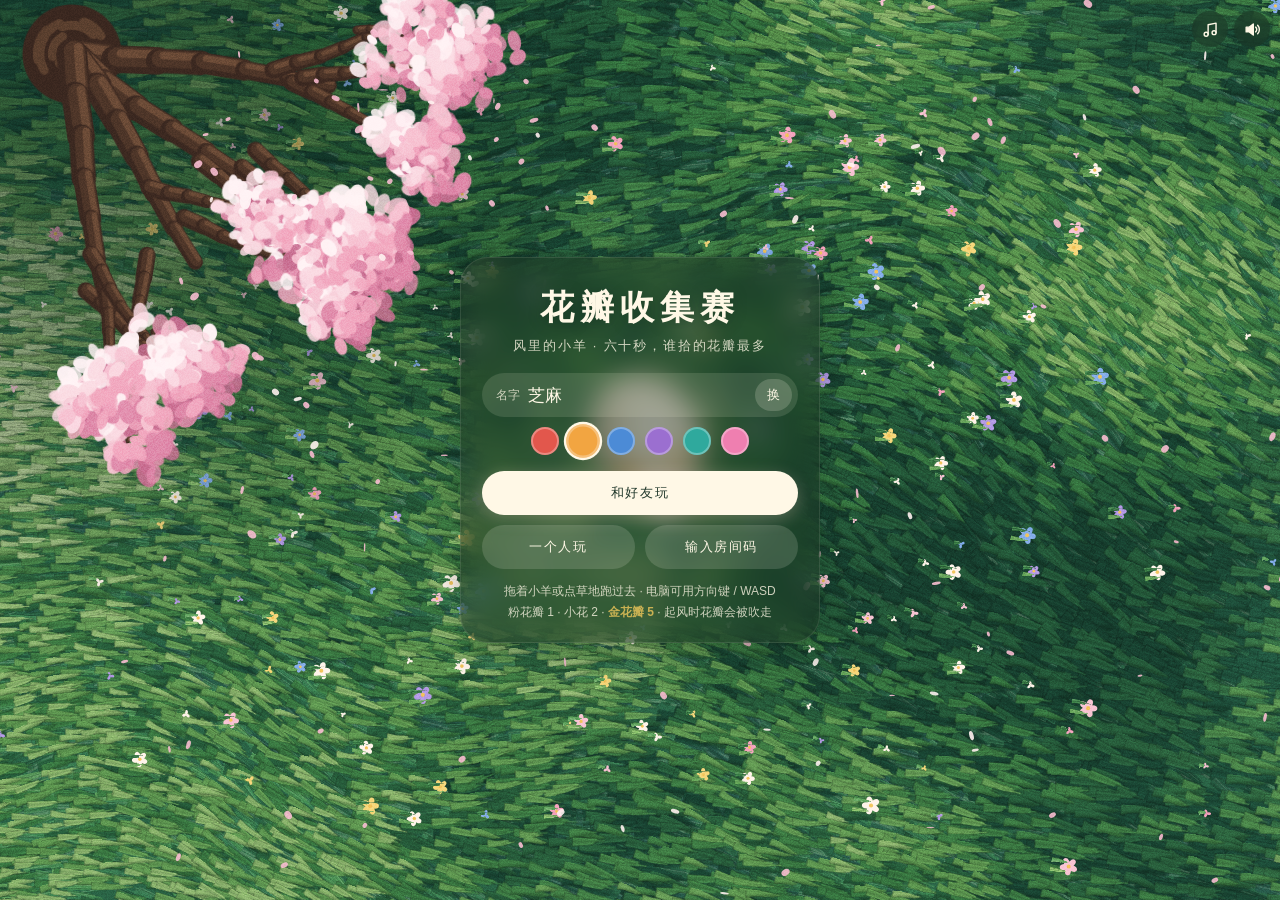
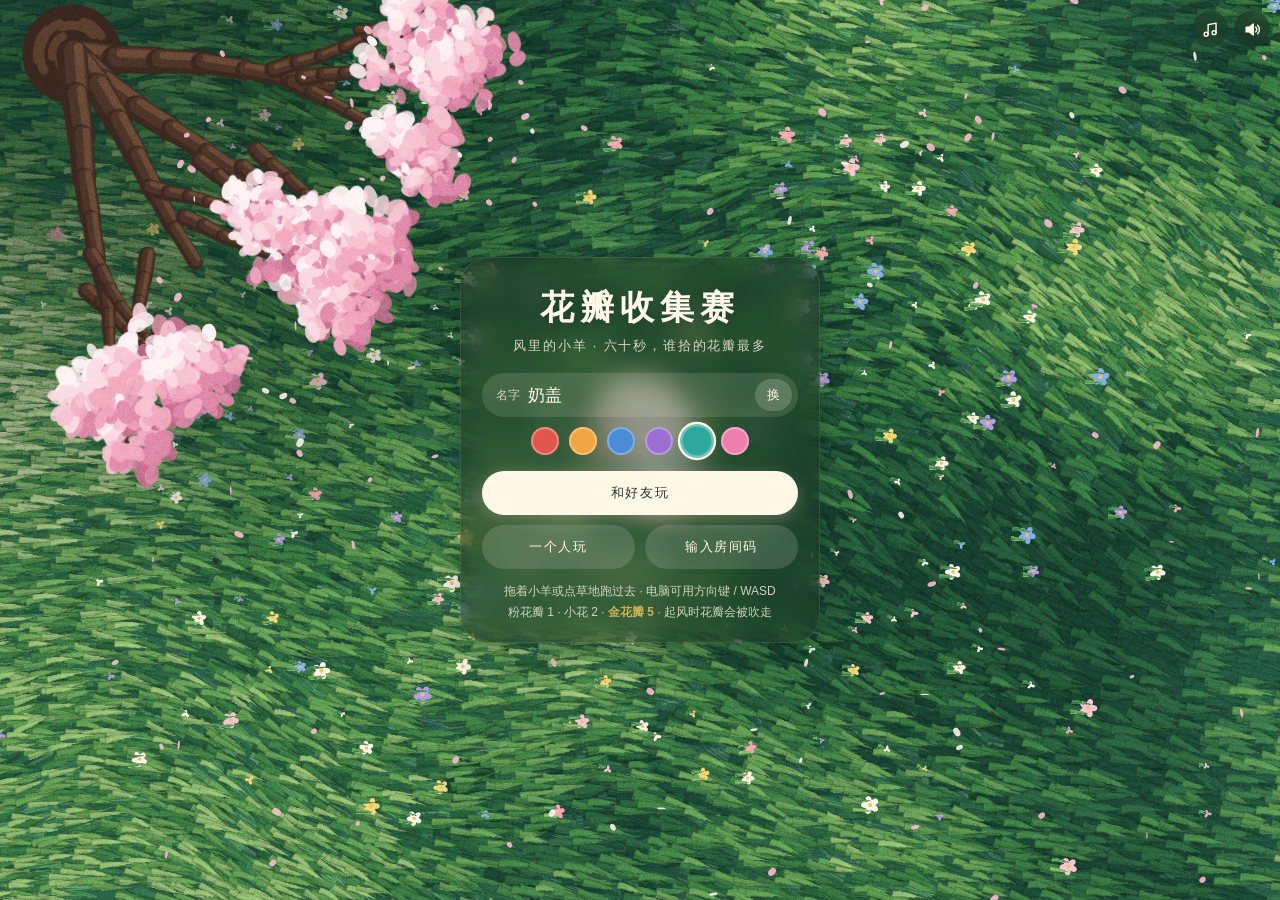
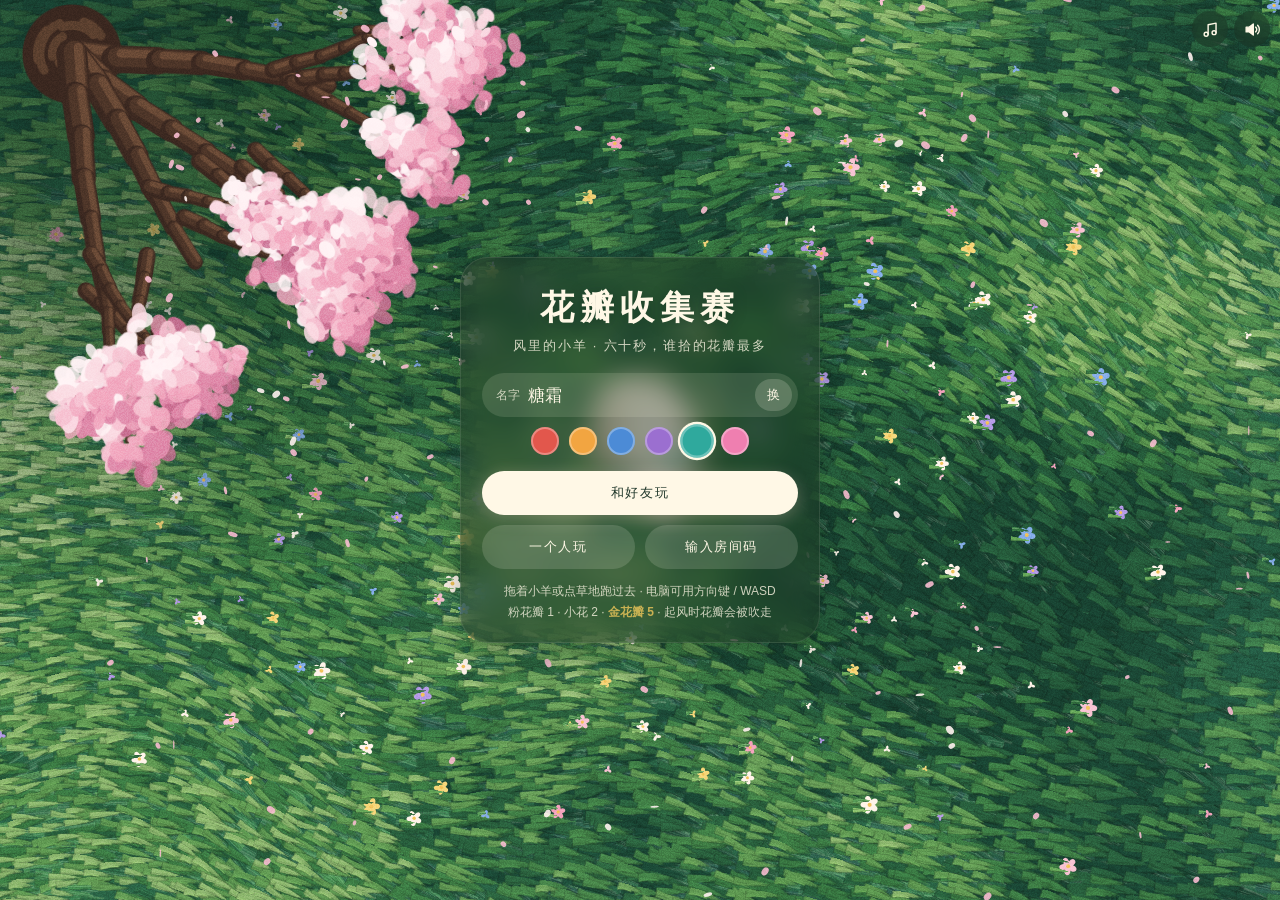
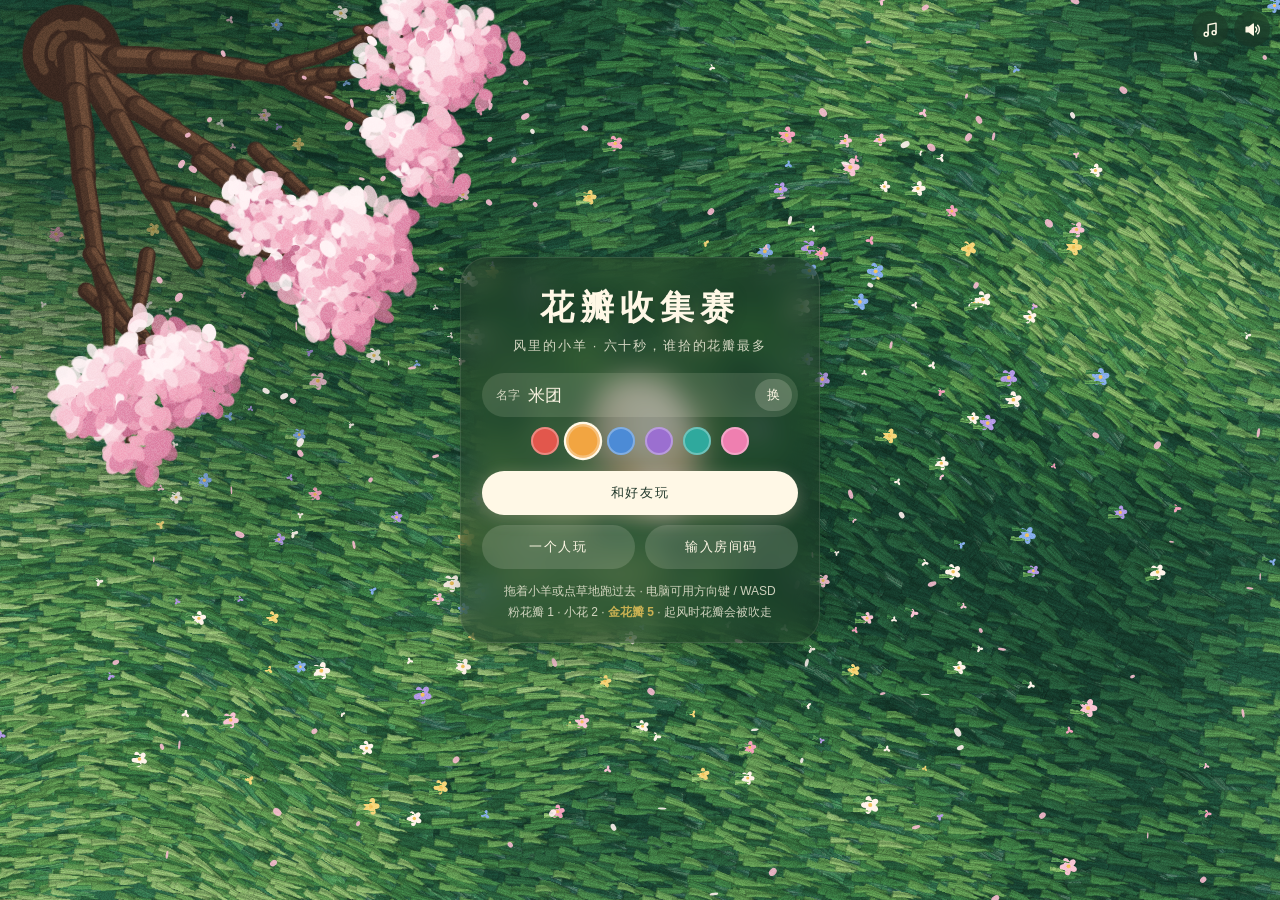
